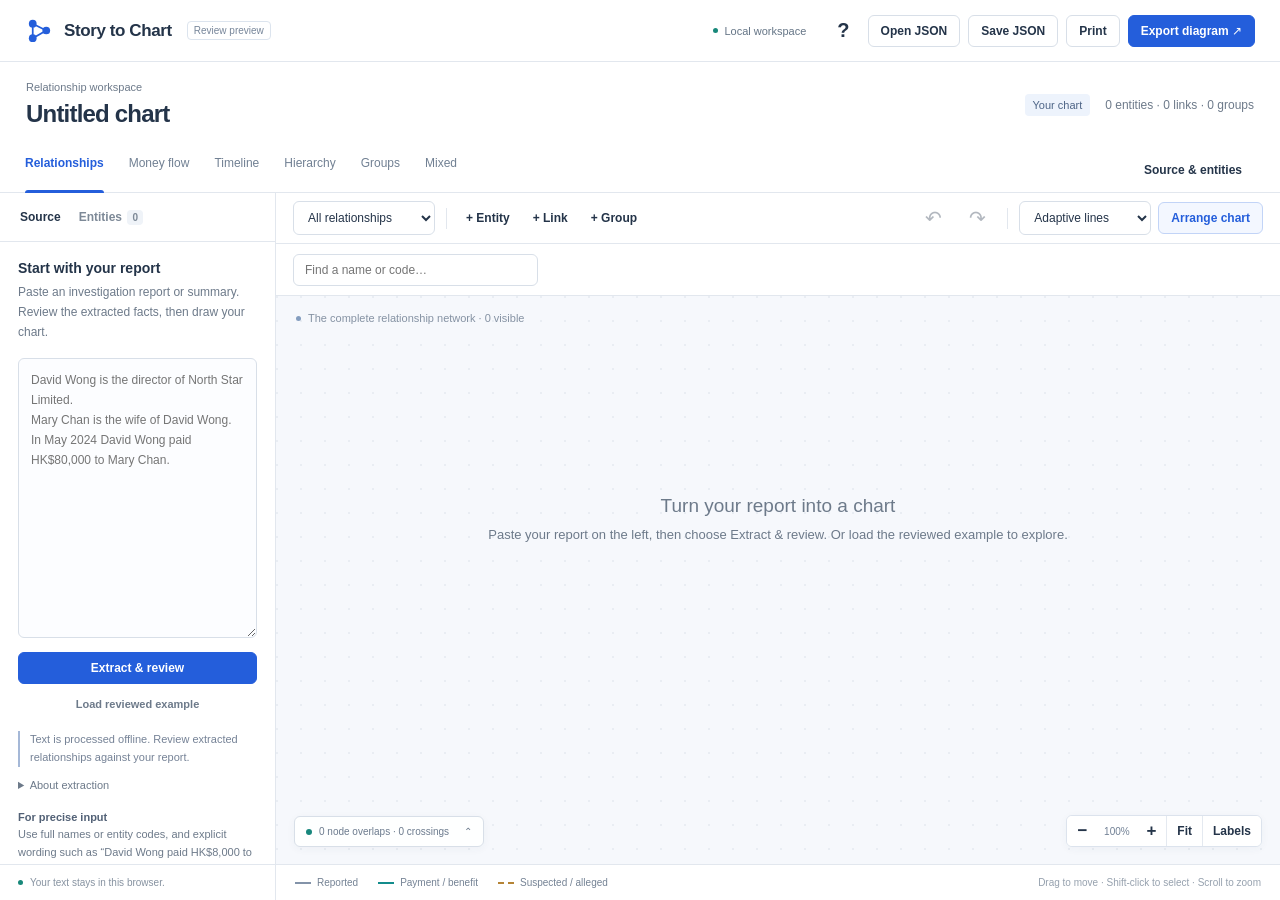
==== versions/2026-09-05-review-preview/index.html @ 79ea7129 "Add separate extraction and review comparison version" ====
<!doctype html>
<html lang="en-GB">
<head><meta charset="utf-8"><meta name="viewport" content="width=device-width, initial-scale=1"><meta name="color-scheme" content="light"><title>Story to Chart — Relationship workspace</title><style id="app-style">:root{font-family:-apple-system,BlinkMacSystemFont,"Segoe UI",sans-serif;color:#243449;background:#fff;font-synthesis:none;--ink:#243449;--muted:#6d7a8a;--line:#e2e7ee;--blue:#245edb;--teal:#087f80;--amber:#ac7218}*{box-sizing:border-box}body{margin:0;overflow:hidden}button,input,textarea,select{font:inherit}button,select{cursor:pointer}button{border:1px solid #d8dfe8;background:#fff;color:var(--ink);padding:8px 12px;border-radius:6px;font-size:12px;font-weight:550;white-space:nowrap}button:hover{background:#f1f5fa;border-color:#becbdb}button:disabled{opacity:.35;cursor:default}button.primary{background:var(--blue);border-color:var(--blue);color:white}button.primary:hover{background:#164bb9}button.plain{border-color:transparent;background:transparent}button.plain:hover{background:#edf2f8}button:focus-visible,input:focus-visible,textarea:focus-visible,select:focus-visible,summary:focus-visible{outline:3px solid #93b8ff;outline-offset:2px}button.icon-button{font-size:20px;padding:3px 9px;min-width:31px}button.layout-button{color:var(--blue);border-color:#c2d4f7;background:#f3f7ff}select,input,textarea{border:1px solid #d8dfe8;border-radius:6px;color:var(--ink);background:#fff}select{font-size:12px;padding:8px 25px 8px 10px;max-width:180px}input{padding:9px 10px;min-width:0}textarea{resize:vertical;padding:12px;line-height:1.65;font-size:12px}a{color:var(--blue)}h1,h2,h3,p{margin:0}.app-header{height:62px;padding:0 25px;display:flex;align-items:center;justify-content:space-between;border-bottom:1px solid var(--line);gap:16px}.brand{display:flex;align-items:center;gap:10px;font-size:17px;font-weight:650;letter-spacing:-.4px}.brand svg{color:var(--blue)}.prototype{font-size:10px;font-weight:500;letter-spacing:0;color:#77869a;border:1px solid #dce4ee;padding:3px 6px;border-radius:4px;margin-left:5px}.header-actions{display:flex;align-items:center;gap:8px}.local-badge{display:flex;gap:6px;align-items:center;font-size:11px;color:#657586;margin-right:13px}.local-badge>span,.privacy-dot{width:5px;height:5px;background:#18887a;border-radius:50%;display:inline-block}.project-bar{height:85px;padding:16px 26px;display:flex;align-items:center;justify-content:space-between}.project-kicker{color:var(--muted);font-size:11px;margin-bottom:7px}h1{font-weight:600;font-size:24px;letter-spacing:-.8px}.project-meta{display:flex;gap:15px;align-items:center;color:var(--muted);font-size:12px}.badge{color:#4e6587;background:#edf3fc;padding:5px 8px;border-radius:4px;font-size:11px}.view-bar{height:46px;display:flex;justify-content:space-between;align-items:stretch;padding:0 25px;border-bottom:1px solid var(--line)}.mode-tabs{display:flex;gap:25px}.mode-tabs button{padding:0 0 13px;border:0;border-radius:0;background:none;color:#718093;font-weight:500;position:relative}.mode-tabs button[aria-selected=true]{color:var(--blue);font-weight:650}.mode-tabs button[aria-selected=true]:after{content:"";position:absolute;height:3px;background:var(--blue);bottom:-1px;left:0;right:0;border-radius:3px 3px 0 0}.workspace{height:calc(100dvh - 193px);display:flex;min-height:300px}.source-panel{width:276px;min-width:276px;border-right:1px solid var(--line);display:flex;flex-direction:column;background:#fff}.panel-tabs{display:flex;gap:18px;border-bottom:1px solid var(--line);padding:7px 20px}.panel-tabs button{border:0;padding:10px 0;background:none;color:#7d8997;border-radius:0}.panel-tabs button.active{color:var(--ink);font-weight:650}.panel-tabs span{background:#eff3f8;border-radius:4px;padding:2px 5px;font-size:10px;margin-left:2px}#source-content{padding:18px;overflow:auto;flex:1}.panel-intro h2{font-size:14px;font-weight:650;margin-bottom:7px}.panel-intro p{font-size:12px;line-height:1.65;color:var(--muted);margin-bottom:16px}#source-input{width:100%;height:calc(100dvh - 620px);min-height:160px;max-height:550px;background:#fcfdff}.source-actions{display:flex;flex-direction:column;gap:5px;margin-top:10px}.source-actions .plain{font-size:11px;color:var(--muted)}.extraction-note{margin-top:12px;border-left:2px solid #a5b8d7;padding:0 0 0 10px;color:#758296;font-size:11px;line-height:1.6}.input-hint{font-size:11px;line-height:1.6;padding-top:18px;color:var(--muted)}.input-hint strong{font-weight:600;color:#526176}.input-hint code{font-size:10px}.source-bottom{padding:12px 18px;border-top:1px solid var(--line);font-size:10px;color:#8692a0;display:flex;align-items:center;gap:7px}details{font-size:11px;color:var(--muted);margin-top:12px}summary{cursor:pointer}#review-list p{padding:9px 0;border-bottom:1px solid var(--line);line-height:1.6}#entities-content{flex:1;min-height:0;overflow:auto;padding:16px 12px}.search-label{display:flex;gap:8px;align-items:center;padding:0 5px 12px}.search-label input{width:100%;font-size:12px}.entity-list-row{display:flex;gap:10px;align-items:center;width:100%;border:0;border-bottom:1px solid #f0f3f7;padding:12px 7px;text-align:left;white-space:normal;background:white}.entity-list-row .entity-mini{width:27px;height:27px;color:#557196;background:#edf3fc;border-radius:6px;display:grid;place-items:center}.entity-list-row .entity-mini svg{width:17px;height:17px}.entity-list-row strong{display:block;font-size:12px}.entity-list-row small{display:block;color:#8a95a3;font-size:10px;margin-top:4px}.diagram-panel{flex:1;min-width:0;display:flex;flex-direction:column}.canvas-toolbar{height:51px;min-height:51px;padding:0 17px;display:flex;align-items:center;justify-content:space-between;gap:10px;border-bottom:1px solid var(--line);background:#fff;z-index:2}.toolbar-left,.toolbar-right{display:flex;align-items:center;gap:7px}.toolbar-left>button{border-color:transparent;padding:7px}.toolbar-divider{width:1px;height:21px;background:var(--line);margin:0 4px}.canvas-wrap{position:relative;flex:1;min-height:0;background:#f6f8fc;overflow:hidden}#canvas{display:block;width:100%;height:100%;touch-action:none;user-select:none;cursor:grab}#canvas:active{cursor:grabbing}#canvas:focus-visible{outline:2px solid #9dbbf4;outline-offset:-2px}.canvas-note{position:absolute;top:16px;left:20px;color:#8592a3;font-size:11px;pointer-events:none;display:flex;gap:7px;align-items:center}.note-dot{width:5px;height:5px;border-radius:50%;background:#849dbf}.canvas-bottom{position:absolute;bottom:17px;left:18px;right:18px;display:flex;justify-content:space-between;pointer-events:none;align-items:end;gap:12px}.canvas-bottom>*{pointer-events:auto;box-shadow:0 2px 9px #3349660b}.metrics-button{font-size:10px;color:#6c7b8e;font-weight:450;background:#fffffff0;display:flex;align-items:center;gap:7px;padding:9px 11px}.quality-dot{width:6px;height:6px;background:#18877d;border-radius:50%}.chevron{margin-left:8px}.zoom-controls{display:flex;align-items:center;border:1px solid #dce3ed;border-radius:6px;background:#fff;overflow:hidden}.zoom-controls button{border:0;border-radius:0;font-size:12px;padding:8px 10px}.zoom-controls button:first-child,.zoom-controls button:nth-child(3){font-size:17px;padding:5px 10px}.zoom-controls span{font-size:10px;min-width:39px;text-align:center;color:#718095}.zoom-controls button:nth-child(4),.zoom-controls button:nth-child(5){border-left:1px solid #e4e9f0}.zoom-controls button[aria-pressed=false]{color:#98a2af}.canvas-footer{height:36px;min-height:36px;border-top:1px solid var(--line);display:flex;align-items:center;justify-content:space-between;padding:0 19px;gap:10px;background:#fff}.legend{display:flex;gap:20px;font-size:10px;color:#748294}.legend>span{display:flex;align-items:center;gap:6px}.line-key{display:inline-block;width:16px;height:0;border-top:2px solid #8393a9}.line-key.money{border-color:#138c8c}.line-key.suspected{border-color:#b58436;border-top-style:dashed}.gesture-hint{font-size:10px;color:#96a1ae}.inspector{width:284px;min-width:284px;border-left:1px solid var(--line);overflow-y:auto;background:#fff}.inspector-heading{display:flex;align-items:center;justify-content:space-between;padding:12px 18px;border-bottom:1px solid var(--line)}.inspector-heading h2{font-size:13px;font-weight:600}.inspector-heading button{font-size:20px;padding:2px 6px}#inspector-content{padding:18px}.inspect-avatar{display:flex;gap:12px;align-items:center;margin-bottom:20px}.inspect-avatar>span{background:#edf3fc;color:#56749d;display:grid;place-items:center;width:42px;height:42px;border-radius:10px}.inspect-avatar svg{width:25px;height:25px}.inspect-avatar strong{font-size:15px;overflow-wrap:anywhere}.inspect-avatar small{display:block;color:var(--muted);font-size:11px;margin-top:5px}.field{display:flex;flex-direction:column;gap:6px;margin-bottom:15px}.field>span{font-size:11px;color:#768396}.field input,.field select,.field textarea{width:100%;max-width:none;font-size:12px}.field textarea{min-height:74px}.check-field{font-size:12px;display:flex;gap:8px;align-items:center;margin:12px 0}.inspector-buttons{display:flex;gap:7px;flex-wrap:wrap;margin:14px 0}.danger{color:#ab4450!important}.source-quote{border-top:1px solid var(--line);margin-top:20px;padding-top:16px}.source-quote strong{font-size:11px;color:#5d6e85}.source-quote p{font-size:11px;line-height:1.8;color:#8993a1;margin-top:8px;white-space:pre-wrap;overflow-wrap:anywhere}.link-list{padding-top:15px;border-top:1px solid var(--line);margin-top:20px}.link-list h3{font-size:11px;font-weight:600;margin-bottom:10px}.link-list button{display:block;width:100%;font-size:11px;line-height:1.6;border:0;border-bottom:1px solid #edf0f5;border-radius:0;text-align:left;white-space:normal;padding:8px 0}.link-list small{color:#8693a3}.busy{position:absolute;inset:0;background:#f7f9fcd9;z-index:20;display:flex;align-items:center;justify-content:center;gap:16px;backdrop-filter:blur(3px)}.busy strong{display:block;font-size:15px;font-weight:550}.busy span:not(.spinner){display:block;color:#7e8da0;font-size:12px;margin-top:8px}.spinner{height:26px;width:26px;border:2px solid #cbd8ee;border-top-color:var(--blue);border-radius:50%;animation:spin 1s linear infinite}@keyframes spin{to{transform:rotate(360deg)}}.empty-state{position:absolute;inset:35% 15% auto;text-align:center;color:var(--muted)}.empty-state h2{font-size:19px;font-weight:500;margin-bottom:10px}.empty-state p{font-size:13px}.toast{position:fixed;bottom:22px;left:50%;transform:translate(-50%,15px);background:#263c58;color:white;border:1px solid #566d89;border-radius:7px;padding:12px 18px;font-size:12px;box-shadow:0 7px 25px #23395425;z-index:1000;opacity:0;pointer-events:none;transition:.18s;max-width:min(650px,90vw);line-height:1.5}.toast.show{opacity:1;transform:translate(-50%,0)}dialog{border:1px solid #d4dfed;border-radius:12px;padding:0;width:480px;max-width:calc(100vw - 32px);max-height:85dvh;box-shadow:0 20px 90px #1c304c40;color:var(--ink)}dialog::backdrop{background:#23395545;backdrop-filter:blur(2px)}.modal-head{padding:20px 24px;border-bottom:1px solid var(--line);display:flex;align-items:center;justify-content:space-between}.modal-head h2{font-size:19px;font-weight:600;letter-spacing:-.5px}.modal-head button{font-size:22px;padding:0 6px}#modal-body{padding:23px 24px;overflow:auto;max-height:60dvh}#modal-body p{font-size:12px;line-height:1.8;color:#6f7e90;margin:0 0 13px}.modal-actions{padding:15px 24px;border-top:1px solid var(--line);display:flex;justify-content:end;gap:8px;background:#fafbfd}.metrics-table{border-collapse:collapse;width:100%;font-size:11px;margin:15px 0}.metrics-table td,.metrics-table th{border-bottom:1px solid var(--line);padding:10px 6px;text-align:right}.metrics-table td:first-child,.metrics-table th:first-child{text-align:left}.metrics-table tr:first-child td{color:var(--blue)}.export-options{display:grid;grid-template-columns:1fr 1fr;gap:12px}.export-options button{padding:20px 10px;white-space:normal;text-align:left}.export-options strong{display:block;font-size:15px}.export-options small{display:block;font-size:11px;font-weight:400;color:var(--muted);line-height:1.6;margin-top:7px}.help-key{background:#f1f4f9;border:1px solid #dce4ef;border-radius:3px;padding:1px 5px;font-size:10px}.sr-only{position:absolute;width:1px;height:1px;padding:0;margin:-1px;overflow:hidden;clip:rect(0,0,0,0);white-space:nowrap;border:0}[hidden]{display:none!important}
/* SVG styles are also embedded in exports. */
.graph-group .group-box{fill:#f0f4fa;fill-opacity:.85;stroke:#cad6e5;stroke-width:1;stroke-dasharray:5 4;rx:12}.graph-group .group-name{font-size:13px;fill:#536981;font-weight:600}.graph-group .group-count{font-size:10px;fill:#8b9aae}.group-header-hit{fill:transparent;cursor:move}.collapse-control{cursor:pointer}.collapse-control rect{fill:#fff;stroke:#d0dbe9;rx:4}.collapse-control text{fill:#6d819c;font-size:17px;text-anchor:middle}.edge-path{fill:none;stroke:#91a0b5;stroke-width:1.5;stroke-linejoin:round;stroke-linecap:round}.edge-path.payment,.edge-path.benefit,.edge-path.transaction{stroke:#198c8c;stroke-width:2}.edge-path.contract{stroke:#5279b6;stroke-width:1.9}.edge-path.suspected,.edge-path.alleged,.edge-path.unverified{stroke:#b58330;stroke-dasharray:6 5}.edge-path.selected{stroke:#245edb;stroke-width:3}.edge-hit{fill:none;stroke:transparent;stroke-width:16;cursor:pointer}.edge-label{cursor:pointer}.edge-label rect{fill:#f9fbfe;fill-opacity:.96;rx:4}.edge-label text{font-size:12px;fill:#68788e;text-anchor:middle}.edge-label .amount-line{font-weight:650;fill:#157d80}.edge-label.uncertain text{fill:#a07126}.edge-label.selected rect{stroke:#759fed;fill:#eef4ff}.edge-label .label-leader{stroke:#a3b0c1;stroke-width:.8;stroke-dasharray:2 3}.graph-node{cursor:move;outline:none}.graph-node .node-box{fill:white;stroke:#c3d1e2;stroke-width:1;rx:9;filter:url(#node-shadow)}.graph-node .node-icon-bg{fill:#edf3fc;rx:7}.graph-node .node-icon{color:#5d7ba4}.graph-node .node-name{fill:#263c58;font-size:16px;font-weight:600}.graph-node .node-subtitle{fill:#7d8b9d;font-size:10px}.graph-node.company .node-icon-bg,.graph-node.organisation .node-icon-bg{fill:#e9eff8}.graph-node.account .node-icon-bg{fill:#e2f3f0}.graph-node.account .node-icon{color:#168878}.graph-node.location .node-icon-bg{fill:#f3eee7}.graph-node.location .node-icon{color:#9c805a}.graph-node.selected .node-box,.graph-node:focus .node-box{stroke:#3474df;stroke-width:2.4}.graph-node.selected .node-name{fill:#205bc1}.graph-node .pin-mark{fill:#3474df;font-size:10px}.graph-node.event .node-icon-bg{fill:#e9eefb}.graph-node.event .node-name{font-size:14px}.graph-node.faded,.graph-edge.faded{opacity:.16}.graph-node .collapse-badge{font-size:10px;fill:#5274a5}.graph-group.selected .group-box{stroke:#4482de;stroke-width:2;fill:#eef4fe}.node-icon svg{overflow:visible}
/* Keep each transaction visible and individually selectable in a shared label. */
.transaction-divider{stroke:#dce5ed;stroke-width:.7}.edge-label .uncertain-entry{fill:#a07126}.edge-label text[data-edge]:hover{fill:#245edb;text-decoration:underline}

@media(max-width:1200px){.source-panel{width:245px;min-width:245px}.gesture-hint{display:none}.local-badge{display:none}.toolbar-left,.toolbar-right{gap:2px}.canvas-toolbar{padding:0 9px}.inspector{width:254px;min-width:254px}.project-meta{gap:8px}.mode-tabs{gap:20px}}@media(max-width:950px){.source-panel{position:absolute;left:0;top:193px;bottom:0;z-index:25;width:300px;box-shadow:8px 0 35px #293f6318}.header-actions{gap:4px}.prototype{display:none}.app-header{padding:0 15px}.project-bar{padding:14px 17px}.project-meta #counts{display:none}.view-bar{padding:0 15px}.mode-tabs{gap:17px}.inspector{position:absolute;right:0;top:193px;bottom:0;z-index:26;width:290px;box-shadow:-8px 0 35px #293f6318}.canvas-note{top:11px}}@media(max-width:650px){.app-header{height:56px;padding:0 12px}.brand{font-size:14px;gap:7px}.brand svg{width:22px}.header-actions #help-button,.header-actions #save-button{display:none}.header-actions button{font-size:10px;padding:7px}.project-bar{height:78px;padding:12px 15px}h1{font-size:20px}.project-meta{display:none}.view-bar{height:44px;overflow:auto;gap:20px;padding:0 14px}.mode-tabs{gap:18px}.mode-tabs button{font-size:11px}.view-bar>button{font-size:11px}.workspace{height:calc(100dvh - 178px)}.source-panel,.inspector{top:178px}.canvas-toolbar{height:auto;min-height:80px;flex-wrap:wrap;gap:4px;padding:6px 10px}.toolbar-left,.toolbar-right{width:100%;justify-content:space-between}.canvas-toolbar button,.canvas-toolbar select{font-size:11px;padding:5px 7px}.canvas-footer{padding:0 9px}.legend{gap:8px;font-size:8px}.canvas-bottom{left:10px;right:10px;bottom:12px}.metrics-button{font-size:9px;padding:9px 6px;max-width:130px}.metrics-button .chevron{display:none}.zoom-controls button{padding:8px}.zoom-controls #labels-button{display:none}.canvas-note{font-size:10px;left:12px}.canvas-footer{height:30px;min-height:30px}}@media(prefers-reduced-motion:reduce){*{animation:none!important;transition:none!important}}


/* Chart navigation stays separate from saved facts and layout. */
.navigation-bar{min-height:52px;padding:8px 17px;display:flex;align-items:center;gap:16px;border-bottom:1px solid var(--line);background:#fff;z-index:5}
.chart-search{position:relative;flex:0 1 245px;min-width:170px}.chart-search input{width:100%;font-size:12px;padding:8px 11px}
#search-results{position:absolute;top:calc(100% + 7px);left:0;right:0;max-height:310px;overflow:auto;border:1px solid #cbd7e5;border-radius:7px;background:white;box-shadow:0 9px 24px #24344920;z-index:30}
#search-results button{display:block;width:100%;text-align:left;border:0;border-bottom:1px solid #eef1f6;border-radius:0;padding:11px;white-space:normal}
#search-results button[aria-selected=true]{background:#edf3fc}#search-results strong{display:block;font-size:12px}#search-results small{display:block;font-size:10px;color:#6d7a8a;margin-top:4px}#search-results p{padding:12px;font-size:11px;color:#6d7a8a;line-height:1.5}
#connection-tools{display:flex;align-items:center;gap:8px;min-width:0;flex:1}#connection-summary{font-size:11px;color:#536981;overflow:hidden;text-overflow:ellipsis;white-space:nowrap;margin-right:auto}#fit-connections{color:#245edb;border-color:#c2d4f7;background:#f3f7ff}
.connection-muted{opacity:.13}.graph-node.connection-neighbour .node-box{stroke:#769acf;stroke-width:1.8}.graph-edge:not(.connection-muted) .edge-path{transition:opacity .12s}
#print-sheet{display:none}
@media(max-width:1200px){.canvas-toolbar{height:auto;min-height:51px;flex-wrap:wrap;padding-top:6px;padding-bottom:6px}.toolbar-left,.toolbar-right{flex-wrap:wrap}.navigation-bar{flex-wrap:wrap;gap:8px}#connection-summary{max-width:220px}}
@media(max-width:650px){.navigation-bar{padding:8px 10px}.chart-search{flex:1;min-width:150px}#connection-tools{flex-basis:100%}#connection-summary{max-width:none}.header-actions #print-button{padding:7px 5px}.prototype{display:none}}
@page{size:A3 landscape;margin:10mm}
@media print{html,body{overflow:visible!important;background:#fff!important;width:100%;height:100%;margin:0!important}body>*{display:none!important}body>#print-sheet{display:block!important;width:100%;height:270mm;break-inside:avoid}#print-sheet>svg{display:block;width:100%;height:100%;max-height:270mm;print-color-adjust:exact;-webkit-print-color-adjust:exact}}

/* Review interface; chart styling remains unchanged. */
#review-dialog{width:1120px;max-width:calc(100vw - 32px);height:min(840px,90dvh);max-height:90dvh;overflow:hidden}
#review-form{height:100%;display:flex;flex-direction:column;min-height:0}.review-header{display:flex;justify-content:space-between;gap:24px;padding:24px 28px 20px;border-bottom:1px solid var(--line)}.review-header h2{font-size:24px;letter-spacing:-.65px;margin:5px 0 9px}.review-header p{font-size:12px;color:var(--muted);line-height:1.6;max-width:780px}.review-header>button{font-size:24px;align-self:flex-start;padding:2px 7px}
.review-tabs{display:flex;gap:8px;padding:12px 24px;border-bottom:1px solid var(--line);overflow:auto;flex-shrink:0}.review-tabs button{border-color:transparent;background:transparent}.review-tabs button[aria-selected=true]{background:#edf3ff;color:var(--blue);border-color:#d4e1fb}.review-tabs span{font-size:10px;border-radius:4px;padding:2px 6px;background:#eaf0f7;margin-left:5px}
.review-content{overflow:auto;flex:1;min-height:0;padding:22px 26px;background:#f6f8fc;display:grid;align-content:start;gap:14px}.review-entity-grid{grid-template-columns:repeat(2,minmax(0,1fr))}.review-card{border:1px solid #dce4ef;border-radius:9px;background:white;padding:15px 18px;min-width:0}.review-card-head{display:flex;align-items:center;justify-content:space-between;gap:12px;margin-bottom:15px}.review-card-head>label{display:flex;align-items:center;gap:7px;font-size:12px;font-weight:600}.review-card-head>span{font-size:11px;color:var(--muted);overflow-wrap:anywhere}.review-card input[type=checkbox]{accent-color:var(--blue);width:15px;height:15px;flex-shrink:0;margin:0}
.review-fields{display:grid;grid-template-columns:repeat(4,minmax(0,1fr));gap:12px}.review-fields .field{margin:0;min-width:0}.review-fields .field>span{font-size:11px}.review-fields input:not([type=checkbox]),.review-fields select{width:100%;max-width:none;font-size:12px}.review-entity-grid .review-fields{grid-template-columns:1.5fr 1fr}.review-entity-grid .field:last-child{grid-column:1/-1}.review-direction{font-size:12px;display:flex;align-items:center;gap:7px;align-self:center}.review-source{margin-top:14px;border-top:1px solid var(--line);padding-top:11px;font-size:11px;color:var(--muted)}.review-source summary{cursor:pointer}.review-source p{padding:10px 0 0;line-height:1.7;white-space:pre-wrap;overflow-wrap:anywhere;color:var(--ink)}.review-excluded{background:#f3f5f8;border-style:dashed}.review-excluded .review-fields{opacity:.55}.review-dependent{font-size:11px;color:#936619;margin-bottom:12px}
.review-participants{grid-column:1/-1;border:1px solid var(--line);border-radius:6px;display:flex;gap:12px;flex-wrap:wrap;font-size:11px;padding:12px}.review-participants legend{color:var(--muted)}.review-participants label{display:flex;align-items:center;gap:6px}.review-passages{max-width:820px}.review-passages h3{font-size:17px;margin-bottom:10px}.review-passages>p{font-size:12px;line-height:1.8;color:var(--muted);margin-bottom:18px}.review-passages blockquote{margin:0 0 12px;padding:15px 18px;border-left:3px solid #c3943b;background:#fffaf0;font-size:13px;line-height:1.7;white-space:pre-wrap;overflow-wrap:anywhere}.review-empty{font-size:13px;color:var(--muted);grid-column:1/-1}
.review-footer{display:flex;align-items:center;justify-content:space-between;gap:20px;padding:17px 26px;border-top:1px solid var(--line);background:white;flex-shrink:0}.review-footer p{font-size:12px;line-height:1.6}.review-footer small{font-size:10px;color:var(--muted);display:block;margin-top:5px}.review-actions{display:flex;gap:8px;flex-shrink:0}#review-error{color:#aa3434}#review-error:empty{display:none}
@media(max-width:760px){#review-dialog{max-width:calc(100vw - 16px);height:94dvh;max-height:94dvh}.review-header{padding:17px}.review-header h2{font-size:20px}.review-tabs{padding:10px;gap:0}.review-tabs button{font-size:11px;padding:8px}.review-content{padding:12px}.review-entity-grid{grid-template-columns:1fr}.review-fields{grid-template-columns:repeat(2,minmax(0,1fr))}.review-footer{padding:12px;flex-wrap:wrap;gap:10px}.review-actions{margin-left:auto}}
</style></head>
<body>
<header class="app-header">
 <div class="brand"><svg width="29" height="29" viewBox="0 0 30 30" fill="none" aria-hidden="true"><path d="M8 8L22 15L8 23V8Z" stroke="currentColor" stroke-width="1.8"/><circle cx="8" cy="8" r="4" fill="currentColor"/><circle cx="22" cy="15" r="4" fill="currentColor"/><circle cx="8" cy="23" r="4" fill="currentColor"/></svg><span>Story to Chart</span><span class="prototype">Review preview</span></div>
 <div class="header-actions"><span class="local-badge"><span></span>Local workspace</span><button id="help-button" class="plain icon-button" title="Help" aria-label="Help">?</button><button id="load-button">Open JSON</button><button id="save-button">Save JSON</button><button id="print-button">Print</button><button id="export-button" class="primary">Export diagram <span aria-hidden="true">↗</span></button></div>
</header>
<section class="project-bar"><div><div class="project-kicker">Relationship workspace</div><h1 id="project-title" title="Double-click to rename">The Kite Tech network</h1></div><div class="project-meta"><span id="data-badge" class="badge">Reviewed sample</span><span id="counts"></span></div></section>
<nav class="view-bar" aria-label="Diagram views"><div class="mode-tabs" role="tablist"><button role="tab" data-mode="relationship" aria-selected="true">Relationships</button><button role="tab" data-mode="flow" aria-selected="false">Money flow</button><button role="tab" data-mode="timeline" aria-selected="false">Timeline</button><button role="tab" data-mode="hierarchy" aria-selected="false">Hierarchy</button><button role="tab" data-mode="group" aria-selected="false">Groups</button><button role="tab" data-mode="mixed" aria-selected="false">Mixed</button></div><button id="source-toggle" class="plain" aria-expanded="true">Source & entities</button></nav>
<main class="workspace">
<aside id="source-panel" class="source-panel"><div class="panel-tabs"><button class="active" id="source-tab">Source</button><button id="entities-tab">Entities <span id="entity-count"></span></button></div>
 <div id="source-content"><div class="panel-intro"><h2>Start with your report</h2><p>Paste an investigation report or summary. Review the extracted facts, then draw your chart.</p></div><label class="sr-only" for="source-input">Story or graph JSON</label><textarea id="source-input" spellcheck="false" placeholder="David Wong is the director of North Star Limited.&#10;Mary Chan is the wife of David Wong.&#10;In May 2024 David Wong paid HK$80,000 to Mary Chan."></textarea><div class="source-actions"><button id="parse-button" class="primary">Extract & review</button><button id="review-chart-button" hidden>Review this chart</button><button id="sample-button" class="plain">Load reviewed example</button></div><div id="extraction-note" class="extraction-note"></div><details id="review-details"><summary id="review-summary">Extraction notes</summary><div id="review-list"></div></details><div class="input-hint"><strong>For precise input</strong><p>Use full names or entity codes, and explicit wording such as “David Wong paid HK$8,000 to Mary Chan”. You can also use <code>AAA1 -&gt; BBB1: relationship</code> or saved JSON. Unsupported wording needs manual review.</p></div></div>
 <div id="entities-content" hidden><label class="search-label"><span aria-hidden="true">⌕</span><input id="entity-search" placeholder="Find a name or code" aria-label="Find an entity"></label><div id="entity-list"></div></div>
 <div class="source-bottom"><span class="privacy-dot"></span>Your text stays in this browser.</div>
</aside>
<section class="diagram-panel" aria-label="Relationship diagram editor">
 <div class="canvas-toolbar"><div class="toolbar-left"><label id="scope-label"><span class="sr-only">Relationship detail</span><select id="scope"><option value="key">Key links</option><option value="all">All relationships</option></select></label><div class="toolbar-divider"></div><button id="add-node" title="Add entity">+ Entity</button><button id="add-edge" title="Add relationship">+ Link</button><button id="add-group" title="Group selected entities">+ Group</button></div><div class="toolbar-right"><button id="undo-button" class="plain icon-button" title="Undo (⌘/Ctrl Z)" aria-label="Undo">↶</button><button id="redo-button" class="plain icon-button" title="Redo (⌘/Ctrl Shift Z)" aria-label="Redo">↷</button><div class="toolbar-divider"></div><label><span class="sr-only">Edge routing</span><select id="routing"><option value="adaptive">Adaptive lines</option><option value="orthogonal">Right angles</option><option value="straight">Direct first</option><option value="curved">Soft curves</option></select></label><button id="layout-button" class="layout-button">Arrange chart</button></div></div>
 <div class="navigation-bar" aria-label="Chart navigation"><div class="chart-search"><label class="sr-only" for="chart-search">Find a name or code in this chart</label><input id="chart-search" placeholder="Find a name or code…" autocomplete="off" role="combobox" aria-autocomplete="list" aria-controls="search-results" aria-expanded="false"><div id="search-results" role="listbox" aria-label="Matching entities" hidden></div></div><div id="connection-tools" hidden><span id="connection-summary" role="status"></span><button id="fit-connections">Fit connections</button><button id="clear-connections" class="plain">Clear</button></div></div>
 <div id="canvas-wrap" class="canvas-wrap"><svg id="canvas" tabindex="0" role="img" aria-label="Editable relationship chart. Select entities and links to inspect. Drag to move; scroll to zoom."><defs><pattern id="dots" width="24" height="24" patternUnits="userSpaceOnUse"><circle cx="1" cy="1" r=".8" fill="#d7dfe9"/></pattern></defs><rect class="canvas-background" width="100%" height="100%" fill="url(#dots)"/><g id="viewport"></g></svg>
 <div id="busy" class="busy" hidden><span class="spinner"></span><div><strong>Finding a clearer arrangement</strong><span>Placing groups, routing links and comparing candidates…</span></div></div>
 <div id="empty-state" class="empty-state" hidden><h2>No entities in this view</h2><p id="empty-message">Add an entity or choose another view.</p></div>
 <div class="canvas-note"><span class="note-dot"></span><span id="view-description">Key links across the network</span></div>
 <div class="canvas-bottom"><button id="metrics-button" class="metrics-button" title="Inspect layout measurements"><span class="quality-dot"></span><span id="quality-text">Measuring layout</span><span class="chevron">⌃</span></button><div class="zoom-controls"><button id="zoom-out" aria-label="Zoom out">−</button><span id="zoom-label">100%</span><button id="zoom-in" aria-label="Zoom in">+</button><button id="fit-button" title="Fit chart (F)">Fit</button><button id="labels-button" aria-pressed="true" title="Toggle relationship labels">Labels</button></div></div>
 </div>
 <footer class="canvas-footer"><div class="legend"><span><i class="line-key"></i>Reported</span><span><i class="line-key money"></i>Payment / benefit</span><span><i class="line-key suspected"></i>Suspected / alleged</span></div><span class="gesture-hint">Drag to move · Shift-click to select · Scroll to zoom</span></footer>
</section>
<aside id="inspector" class="inspector" hidden><div class="inspector-heading"><h2 id="inspector-title">Entity details</h2><button id="close-inspector" class="plain" aria-label="Close inspector">×</button></div><div id="inspector-content"></div></aside>
</main>
<dialog id="modal"><form id="modal-form"><div class="modal-head"><h2 id="modal-title"></h2><button type="button" id="modal-close" class="plain" aria-label="Close dialog">×</button></div><div id="modal-body"></div><div class="modal-actions"><button type="button" id="modal-cancel">Cancel</button><button id="modal-submit" type="submit" class="primary">Save</button></div></form></dialog>
<dialog id="review-dialog" aria-labelledby="review-title" aria-describedby="review-intro">
<form id="review-form" novalidate>
 <header class="review-header"><div><div class="project-kicker">Report → Review → Chart</div><h2 id="review-title">Review extracted facts</h2><p id="review-intro"></p></div><button type="button" id="review-close" class="plain" aria-label="Cancel review">×</button></header>
 <nav class="review-tabs" role="tablist" aria-label="Review extracted information">
  <button type="button" role="tab" id="review-tab-entities" data-review-tab="entities" aria-controls="review-content">Entities <span></span></button>
  <button type="button" role="tab" id="review-tab-relationships" data-review-tab="relationships" aria-controls="review-content">Relationships <span></span></button>
  <button type="button" role="tab" id="review-tab-events" data-review-tab="events" aria-controls="review-content">Events <span></span></button>
  <button type="button" role="tab" id="review-tab-passages" data-review-tab="passages" aria-controls="review-content">Passages to check <span></span></button>
 </nav>
 <div id="review-content" class="review-content" role="tabpanel" tabindex="0"></div>
 <footer class="review-footer"><div><p id="review-selection" role="status"></p><p id="review-error" role="alert" tabindex="-1"></p><small>Reported means stated in the source. Check every fact; inclusion does not confirm it.</small></div><div class="review-actions"><button id="review-cancel" type="button">Cancel</button><button id="review-apply" type="submit" class="primary">Apply and draw</button></div></footer>
</form></dialog>
<input id="file-input" type="file" accept="application/json,.json" hidden><div id="toast" class="toast" role="status" aria-live="polite"></div>
<section id="print-sheet" aria-label="Printable relationship chart"></section>
<script type="text/plain" id="elk-licence"># Eclipse Public License - v 2.0

THE ACCOMPANYING PROGRAM IS PROVIDED UNDER THE TERMS OF THIS ECLIPSE
PUBLIC LICENSE (“AGREEMENT”). ANY USE, REPRODUCTION OR DISTRIBUTION OF
THE PROGRAM CONSTITUTES RECIPIENT'S ACCEPTANCE OF THIS AGREEMENT.

## 1. DEFINITIONS

“Contribution” means:

-   a\) in the case of the initial Contributor, the initial content
    Distributed under this Agreement, and
-   b\) in the case of each subsequent Contributor:
    -   i\) changes to the Program, and
    -   ii\) additions to the Program;

    where such changes and/or additions to the Program originate from
    and are Distributed by that particular Contributor. A Contribution
    “originates” from a Contributor if it was added to the Program by
    such Contributor itself or anyone acting on such Contributor's
    behalf. Contributions do not include changes or additions to the
    Program that are not Modified Works.

“Contributor” means any person or entity that Distributes the Program.

“Licensed Patents” mean patent claims licensable by a Contributor which
are necessarily infringed by the use or sale of its Contribution alone
or when combined with the Program.

“Program” means the Contributions Distributed in accordance with this
Agreement.

“Recipient” means anyone who receives the Program under this Agreement
or any Secondary License (as applicable), including Contributors.

“Derivative Works” shall mean any work, whether in Source Code or other
form, that is based on (or derived from) the Program and for which the
editorial revisions, annotations, elaborations, or other modifications
represent, as a whole, an original work of authorship.

“Modified Works” shall mean any work in Source Code or other form that
results from an addition to, deletion from, or modification of the
contents of the Program, including, for purposes of clarity any new file
in Source Code form that contains any contents of the Program. Modified
Works shall not include works that contain only declarations,
interfaces, types, classes, structures, or files of the Program solely
in each case in order to link to, bind by name, or subclass the Program
or Modified Works thereof.

“Distribute” means the acts of a) distributing or b) making available in
any manner that enables the transfer of a copy.

“Source Code” means the form of a Program preferred for making
modifications, including but not limited to software source code,
documentation source, and configuration files.

“Secondary License” means either the GNU General Public License, Version
2.0, or any later versions of that license, including any exceptions or
additional permissions as identified by the initial Contributor.

## 2. GRANT OF RIGHTS

-   a\) Subject to the terms of this Agreement, each Contributor hereby
    grants Recipient a non-exclusive, worldwide, royalty-free copyright
    license to reproduce, prepare Derivative Works of, publicly display,
    publicly perform, Distribute and sublicense the Contribution of such
    Contributor, if any, and such Derivative Works.
-   b\) Subject to the terms of this Agreement, each Contributor hereby
    grants Recipient a non-exclusive, worldwide, royalty-free patent license
    under Licensed Patents to make, use, sell, offer to sell, import and
    otherwise transfer the Contribution of such Contributor, if any, in
    Source Code or other form. This patent license shall apply to the
    combination of the Contribution and the Program if, at the time the
    Contribution is added by the Contributor, such addition of the
    Contribution causes such combination to be covered by the
    Licensed Patents. The patent license shall not apply to any other
    combinations which include the Contribution. No hardware per se is
    licensed hereunder.
-   c\) Recipient understands that although each Contributor grants the
    licenses to its Contributions set forth herein, no assurances are
    provided by any Contributor that the Program does not infringe the
    patent or other intellectual property rights of any other entity. Each
    Contributor disclaims any liability to Recipient for claims brought by
    any other entity based on infringement of intellectual property rights
    or otherwise. As a condition to exercising the rights and licenses
    granted hereunder, each Recipient hereby assumes sole responsibility to
    secure any other intellectual property rights needed, if any. For
    example, if a third party patent license is required to allow Recipient
    to Distribute the Program, it is Recipient's responsibility to acquire
    that license before distributing the Program.
-   d\) Each Contributor represents that to its knowledge it has sufficient
    copyright rights in its Contribution, if any, to grant the copyright
    license set forth in this Agreement.
-   e\) Notwithstanding the terms of any Secondary License, no Contributor
    makes additional grants to any Recipient (other than those set forth in
    this Agreement) as a result of such Recipient's receipt of the Program
    under the terms of a Secondary License (if permitted under the terms of
    Section 3).

## 3. REQUIREMENTS

3.1 If a Contributor Distributes the Program in any form, then:

-   a\) the Program must also be made available as Source Code, in accordance
    with section 3.2, and the Contributor must accompany the Program with a
    statement that the Source Code for the Program is available under this
    Agreement, and informs Recipients how to obtain it in a reasonable
    manner on or through a medium customarily used for software exchange;
    and
-   b\) the Contributor may Distribute the Program under a license different
    than this Agreement, provided that such license:
    -   i\) effectively disclaims on behalf of all other Contributors all
        warranties and conditions, express and implied, including warranties or
        conditions of title and non-infringement, and implied warranties or
        conditions of merchantability and fitness for a particular purpose;
    -   ii\) effectively excludes on behalf of all other Contributors all
        liability for damages, including direct, indirect, special, incidental
        and consequential damages, such as lost profits;
    -   iii\) does not attempt to limit or alter the recipients' rights in the
        Source Code under section 3.2; and
    -   iv\) requires any subsequent distribution of the Program by any party to
        be under a license that satisfies the requirements of this section 3.

3.2 When the Program is Distributed as Source Code:

-   a\) it must be made available under this Agreement, or if the Program (i)
    is combined with other material in a separate file or files made
    available under a Secondary License, and (ii) the initial Contributor
    attached to the Source Code the notice described in Exhibit A of this
    Agreement, then the Program may be made available under the terms of
    such Secondary Licenses, and
-   b\) a copy of this Agreement must be included with each copy of
    the Program.

3.3 Contributors may not remove or alter any copyright, patent,
trademark, attribution notices, disclaimers of warranty, or limitations
of liability (‘notices’) contained within the Program from any copy of
the Program which they Distribute, provided that Contributors may add
their own appropriate notices.

## 4. COMMERCIAL DISTRIBUTION

Commercial distributors of software may accept certain responsibilities
with respect to end users, business partners and the like. While this
license is intended to facilitate the commercial use of the Program, the
Contributor who includes the Program in a commercial product offering
should do so in a manner which does not create potential liability for
other Contributors. Therefore, if a Contributor includes the Program in
a commercial product offering, such Contributor (“Commercial
Contributor”) hereby agrees to defend and indemnify every other
Contributor (“Indemnified Contributor”) against any losses, damages and
costs (collectively “Losses”) arising from claims, lawsuits and other
legal actions brought by a third party against the Indemnified
Contributor to the extent caused by the acts or omissions of such
Commercial Contributor in connection with its distribution of the
Program in a commercial product offering. The obligations in this
section do not apply to any claims or Losses relating to any actual or
alleged intellectual property infringement. In order to qualify, an
Indemnified Contributor must: a) promptly notify the Commercial
Contributor in writing of such claim, and b) allow the Commercial
Contributor to control, and cooperate with the Commercial Contributor
in, the defense and any related settlement negotiations. The Indemnified
Contributor may participate in any such claim at its own expense.

For example, a Contributor might include the Program in a commercial
product offering, Product X. That Contributor is then a Commercial
Contributor. If that Commercial Contributor then makes performance
claims, or offers warranties related to Product X, those performance
claims and warranties are such Commercial Contributor's responsibility
alone. Under this section, the Commercial Contributor would have to
defend claims against the other Contributors related to those
performance claims and warranties, and if a court requires any other
Contributor to pay any damages as a result, the Commercial Contributor
must pay those damages.

## 5. NO WARRANTY {#warranty}

EXCEPT AS EXPRESSLY SET FORTH IN THIS AGREEMENT, AND TO THE EXTENT
PERMITTED BY APPLICABLE LAW, THE PROGRAM IS PROVIDED ON AN “AS IS”
BASIS, WITHOUT WARRANTIES OR CONDITIONS OF ANY KIND, EITHER EXPRESS OR
IMPLIED INCLUDING, WITHOUT LIMITATION, ANY WARRANTIES OR CONDITIONS OF
TITLE, NON-INFRINGEMENT, MERCHANTABILITY OR FITNESS FOR A PARTICULAR
PURPOSE. Each Recipient is solely responsible for determining the
appropriateness of using and distributing the Program and assumes all
risks associated with its exercise of rights under this Agreement,
including but not limited to the risks and costs of program errors,
compliance with applicable laws, damage to or loss of data, programs or
equipment, and unavailability or interruption of operations.

## 6. DISCLAIMER OF LIABILITY {#disclaimer}

EXCEPT AS EXPRESSLY SET FORTH IN THIS AGREEMENT, AND TO THE EXTENT
PERMITTED BY APPLICABLE LAW, NEITHER RECIPIENT NOR ANY CONTRIBUTORS
SHALL HAVE ANY LIABILITY FOR ANY DIRECT, INDIRECT, INCIDENTAL, SPECIAL,
EXEMPLARY, OR CONSEQUENTIAL DAMAGES (INCLUDING WITHOUT LIMITATION LOST
PROFITS), HOWEVER CAUSED AND ON ANY THEORY OF LIABILITY, WHETHER IN
CONTRACT, STRICT LIABILITY, OR TORT (INCLUDING NEGLIGENCE OR OTHERWISE)
ARISING IN ANY WAY OUT OF THE USE OR DISTRIBUTION OF THE PROGRAM OR THE
EXERCISE OF ANY RIGHTS GRANTED HEREUNDER, EVEN IF ADVISED OF THE
POSSIBILITY OF SUCH DAMAGES.

## 7. GENERAL

If any provision of this Agreement is invalid or unenforceable under
applicable law, it shall not affect the validity or enforceability of
the remainder of the terms of this Agreement, and without further action
by the parties hereto, such provision shall be reformed to the minimum
extent necessary to make such provision valid and enforceable.

If Recipient institutes patent litigation against any entity (including
a cross-claim or counterclaim in a lawsuit) alleging that the Program
itself (excluding combinations of the Program with other software or
hardware) infringes such Recipient's patent(s), then such Recipient's
rights granted under Section 2(b) shall terminate as of the date such
litigation is filed.

All Recipient's rights under this Agreement shall terminate if it fails
to comply with any of the material terms or conditions of this Agreement
and does not cure such failure in a reasonable period of time after
becoming aware of such noncompliance. If all Recipient's rights under
this Agreement terminate, Recipient agrees to cease use and distribution
of the Program as soon as reasonably practicable. However, Recipient's
obligations under this Agreement and any licenses granted by Recipient
relating to the Program shall continue and survive.

Everyone is permitted to copy and distribute copies of this Agreement,
but in order to avoid inconsistency the Agreement is copyrighted and may
only be modified in the following manner. The Agreement Steward reserves
the right to publish new versions (including revisions) of this
Agreement from time to time. No one other than the Agreement Steward has
the right to modify this Agreement. The Eclipse Foundation is the
initial Agreement Steward. The Eclipse Foundation may assign the
responsibility to serve as the Agreement Steward to a suitable separate
entity. Each new version of the Agreement will be given a distinguishing
version number. The Program (including Contributions) may always be
Distributed subject to the version of the Agreement under which it was
received. In addition, after a new version of the Agreement is
published, Contributor may elect to Distribute the Program (including
its Contributions) under the new version.

Except as expressly stated in Sections 2(a) and 2(b) above, Recipient
receives no rights or licenses to the intellectual property of any
Contributor under this Agreement, whether expressly, by implication,
estoppel or otherwise. All rights in the Program not expressly granted
under this Agreement are reserved. Nothing in this Agreement is intended
to be enforceable by any entity that is not a Contributor or Recipient.
No third-party beneficiary rights are created under this Agreement.

## Exhibit A – Form of Secondary Licenses Notice {#exhibit-a}

“This Source Code may also be made available under the following
Secondary Licenses when the conditions for such availability set forth
in the Eclipse Public License, v. 2.0 are satisfied: {name license(s),
version(s), and exceptions or additional permissions here}.”

> Simply including a copy of this Agreement, including this Exhibit A is
> not sufficient to license the Source Code under Secondary Licenses.
>
> If it is not possible or desirable to put the notice in a particular
> file, then You may include the notice in a location (such as a LICENSE
> file in a relevant directory) where a recipient would be likely to
> look for such a notice.
>
> You may add additional accurate notices of copyright ownership.
</script>
<script>
(function(f){if(typeof exports==="object"&&typeof module!=="undefined"){module.exports=f()}else if(typeof define==="function"&&define.amd){define([],f)}else{var g;if(typeof window!=="undefined"){g=window}else if(typeof global!=="undefined"){g=global}else if(typeof self!=="undefined"){g=self}else{g=this}g.ELK = f()}})(function(){var define,module,exports;return (function(){function r(e,n,t){function o(i,f){if(!n[i]){if(!e[i]){var c="function"==typeof require&&require;if(!f&&c)return c(i,!0);if(u)return u(i,!0);var a=new Error("Cannot find module '"+i+"'");throw a.code="MODULE_NOT_FOUND",a}var p=n[i]={exports:{}};e[i][0].call(p.exports,function(r){var n=e[i][1][r];return o(n||r)},p,p.exports,r,e,n,t)}return n[i].exports}for(var u="function"==typeof require&&require,i=0;i<t.length;i++)o(t[i]);return o}return r})()({1:[function(require,module,exports){
"use strict";

Object.defineProperty(exports, "__esModule", {
  value: true
});
exports["default"] = void 0;
function _typeof(o) { "@babel/helpers - typeof"; return _typeof = "function" == typeof Symbol && "symbol" == typeof Symbol.iterator ? function (o) { return typeof o; } : function (o) { return o && "function" == typeof Symbol && o.constructor === Symbol && o !== Symbol.prototype ? "symbol" : typeof o; }, _typeof(o); }
function _classCallCheck(a, n) { if (!(a instanceof n)) throw new TypeError("Cannot call a class as a function"); }
function _defineProperties(e, r) { for (var t = 0; t < r.length; t++) { var o = r[t]; o.enumerable = o.enumerable || !1, o.configurable = !0, "value" in o && (o.writable = !0), Object.defineProperty(e, _toPropertyKey(o.key), o); } }
function _createClass(e, r, t) { return r && _defineProperties(e.prototype, r), t && _defineProperties(e, t), Object.defineProperty(e, "prototype", { writable: !1 }), e; }
function _toPropertyKey(t) { var i = _toPrimitive(t, "string"); return "symbol" == _typeof(i) ? i : i + ""; }
function _toPrimitive(t, r) { if ("object" != _typeof(t) || !t) return t; var e = t[Symbol.toPrimitive]; if (void 0 !== e) { var i = e.call(t, r || "default"); if ("object" != _typeof(i)) return i; throw new TypeError("@@toPrimitive must return a primitive value."); } return ("string" === r ? String : Number)(t); }
/*******************************************************************************
 * Copyright (c) 2017 Kiel University and others.
 *
 * This program and the accompanying materials are made
 * available under the terms of the Eclipse Public License 2.0
 * which is available at https://www.eclipse.org/legal/epl-2.0/
 *
 * SPDX-License-Identifier: EPL-2.0
 *******************************************************************************/
var ELK = exports["default"] = /*#__PURE__*/function () {
  function ELK() {
    var _this = this;
    var _ref = arguments.length > 0 && arguments[0] !== undefined ? arguments[0] : {},
      _ref$defaultLayoutOpt = _ref.defaultLayoutOptions,
      defaultLayoutOptions = _ref$defaultLayoutOpt === void 0 ? {} : _ref$defaultLayoutOpt,
      _ref$algorithms = _ref.algorithms,
      algorithms = _ref$algorithms === void 0 ? ['layered', 'stress', 'mrtree', 'radial', 'force', 'disco', 'sporeOverlap', 'sporeCompaction', 'rectpacking'] : _ref$algorithms,
      workerFactory = _ref.workerFactory,
      workerUrl = _ref.workerUrl;
    _classCallCheck(this, ELK);
    this.defaultLayoutOptions = defaultLayoutOptions;
    this.initialized = false;

    // check valid worker construction possible
    if (typeof workerUrl === 'undefined' && typeof workerFactory === 'undefined') {
      throw new Error("Cannot construct an ELK without both 'workerUrl' and 'workerFactory'.");
    }
    var factory = workerFactory;
    if (typeof workerUrl !== 'undefined' && typeof workerFactory === 'undefined') {
      // use default Web Worker
      factory = function factory(url) {
        return new Worker(url);
      };
    }

    // create the worker
    var worker = factory(workerUrl);
    if (typeof worker.postMessage !== 'function') {
      throw new TypeError("Created worker does not provide" + " the required 'postMessage' function.");
    }

    // wrap the worker to return promises
    this.worker = new PromisedWorker(worker);

    // initially register algorithms
    this.worker.postMessage({
      cmd: 'register',
      algorithms: algorithms
    }).then(function (r) {
      return _this.initialized = true;
    })["catch"](console.err);
  }
  return _createClass(ELK, [{
    key: "layout",
    value: function layout(graph) {
      var _ref2 = arguments.length > 1 && arguments[1] !== undefined ? arguments[1] : {},
        _ref2$layoutOptions = _ref2.layoutOptions,
        layoutOptions = _ref2$layoutOptions === void 0 ? this.defaultLayoutOptions : _ref2$layoutOptions,
        _ref2$logging = _ref2.logging,
        logging = _ref2$logging === void 0 ? false : _ref2$logging,
        _ref2$measureExecutio = _ref2.measureExecutionTime,
        measureExecutionTime = _ref2$measureExecutio === void 0 ? false : _ref2$measureExecutio;
      if (!graph) {
        return Promise.reject(new Error("Missing mandatory parameter 'graph'."));
      }
      return this.worker.postMessage({
        cmd: 'layout',
        graph: graph,
        layoutOptions: layoutOptions,
        options: {
          logging: logging,
          measureExecutionTime: measureExecutionTime
        }
      });
    }
  }, {
    key: "knownLayoutAlgorithms",
    value: function knownLayoutAlgorithms() {
      return this.worker.postMessage({
        cmd: 'algorithms'
      });
    }
  }, {
    key: "knownLayoutOptions",
    value: function knownLayoutOptions() {
      return this.worker.postMessage({
        cmd: 'options'
      });
    }
  }, {
    key: "knownLayoutCategories",
    value: function knownLayoutCategories() {
      return this.worker.postMessage({
        cmd: 'categories'
      });
    }
  }, {
    key: "terminateWorker",
    value: function terminateWorker() {
      if (this.worker) this.worker.terminate();
    }
  }]);
}();
var PromisedWorker = /*#__PURE__*/function () {
  function PromisedWorker(worker) {
    var _this2 = this;
    _classCallCheck(this, PromisedWorker);
    if (worker === undefined) {
      throw new Error("Missing mandatory parameter 'worker'.");
    }
    this.resolvers = {};
    this.worker = worker;
    this.worker.onmessage = function (answer) {
      // why is this necessary?
      setTimeout(function () {
        _this2.receive(_this2, answer);
      }, 0);
    };
  }
  return _createClass(PromisedWorker, [{
    key: "postMessage",
    value: function postMessage(msg) {
      var id = this.id || 0;
      this.id = id + 1;
      msg.id = id;
      var self = this;
      return new Promise(function (resolve, reject) {
        // prepare the resolver
        self.resolvers[id] = function (err, res) {
          if (err) {
            self.convertGwtStyleError(err);
            reject(err);
          } else {
            resolve(res);
          }
        };
        // post the message
        self.worker.postMessage(msg);
      });
    }
  }, {
    key: "receive",
    value: function receive(self, answer) {
      var json = answer.data;
      var resolver = self.resolvers[json.id];
      if (resolver) {
        delete self.resolvers[json.id];
        if (json.error) {
          resolver(json.error);
        } else {
          resolver(null, json.data);
        }
      }
    }
  }, {
    key: "terminate",
    value: function terminate() {
      if (this.worker) {
        this.worker.terminate();
      }
    }
  }, {
    key: "convertGwtStyleError",
    value: function convertGwtStyleError(err) {
      if (!err) {
        return;
      }
      // Somewhat flatten the way GWT stores nested exception(s)
      var javaException = err['__java$exception'];
      if (javaException) {
        // Note that the property name of the nested exception is different
        // in the non-minified ('cause') and the minified (not deterministic) version.
        // Hence, the version below only works for the non-minified version.
        // However, as the minified stack trace is not of much use anyway, one
        // should switch the used version for debugging in such a case.
        if (javaException.cause && javaException.cause.backingJsObject) {
          err.cause = javaException.cause.backingJsObject;
          this.convertGwtStyleError(err.cause);
        }
        delete err['__java$exception'];
      }
    }
  }]);
}();
},{}],2:[function(require,module,exports){
(function (global){(function (){
'use strict';

// --------------    FAKE ELEMENTS GWT ASSUMES EXIST   -------------- 
var $wnd;
if (typeof window !== 'undefined')
    $wnd = window
else if (typeof global !== 'undefined')
    $wnd = global // nodejs
else if (typeof self !== 'undefined')
    $wnd = self // web worker

var $moduleName,
    $moduleBase;

// --------------    WORKAROUND STRICT MODE, SEE #127    -------------- 
var g, i, o;

// --------------    GENERATED CODE    -------------- 
function nb(){}
function xb(){}
function Fd(){}
function fh(){}
function fx(){}
function nx(){}
function ox(){}
function hq(){}
function Jq(){}
function er(){}
function eA(){}
function lA(){}
function UA(){}
function XA(){}
function XB(){}
function bB(){}
function Ss(){}
function Vw(){}
function Vz(){}
function Ey(){}
function bdb(){}
function fdb(){}
function Zcb(){}
function _mb(){}
function _nb(){}
function Anb(){}
function Inb(){}
function Tnb(){}
function cqb(){}
function lqb(){}
function qqb(){}
function Eqb(){}
function asb(){}
function gub(){}
function lub(){}
function nub(){}
function Owb(){}
function uyb(){}
function Bzb(){}
function Jzb(){}
function JCb(){}
function ECb(){}
function HCb(){}
function LCb(){}
function fAb(){}
function tAb(){}
function vAb(){}
function xAb(){}
function zAb(){}
function BAb(){}
function FAb(){}
function fDb(){}
function EDb(){}
function IDb(){}
function wEb(){}
function zEb(){}
function XEb(){}
function nFb(){}
function sFb(){}
function wFb(){}
function BFb(){}
function BIb(){}
function vIb(){}
function xIb(){}
function zIb(){}
function QIb(){}
function UIb(){}
function MGb(){}
function VJb(){}
function XJb(){}
function ZJb(){}
function ZKb(){}
function hKb(){}
function XKb(){}
function lLb(){}
function pLb(){}
function QLb(){}
function lMb(){}
function qMb(){}
function uMb(){}
function CMb(){}
function EMb(){}
function $Mb(){}
function MOb(){}
function rPb(){}
function wPb(){}
function rQb(){}
function PQb(){}
function PRb(){}
function fRb(){}
function iRb(){}
function lRb(){}
function vRb(){}
function fSb(){}
function kSb(){}
function aTb(){}
function hTb(){}
function lTb(){}
function pTb(){}
function tTb(){}
function xTb(){}
function tUb(){}
function UUb(){}
function dVb(){}
function hVb(){}
function lVb(){}
function vVb(){}
function fXb(){}
function jXb(){}
function JYb(){}
function DZb(){}
function IZb(){}
function MZb(){}
function QZb(){}
function UZb(){}
function YZb(){}
function A$b(){}
function C$b(){}
function I$b(){}
function M$b(){}
function Q$b(){}
function t_b(){}
function v_b(){}
function x_b(){}
function C_b(){}
function H_b(){}
function K_b(){}
function S_b(){}
function W_b(){}
function Z_b(){}
function __b(){}
function b0b(){}
function n0b(){}
function r0b(){}
function v0b(){}
function z0b(){}
function O0b(){}
function T0b(){}
function V0b(){}
function X0b(){}
function Z0b(){}
function _0b(){}
function m1b(){}
function o1b(){}
function q1b(){}
function s1b(){}
function u1b(){}
function y1b(){}
function j2b(){}
function r2b(){}
function u2b(){}
function A2b(){}
function O2b(){}
function R2b(){}
function W2b(){}
function a3b(){}
function m3b(){}
function n3b(){}
function q3b(){}
function y3b(){}
function B3b(){}
function D3b(){}
function F3b(){}
function J3b(){}
function M3b(){}
function P3b(){}
function U3b(){}
function $3b(){}
function $5b(){}
function F5b(){}
function L5b(){}
function N5b(){}
function P5b(){}
function e4b(){}
function f6b(){}
function h6b(){}
function L6b(){}
function N6b(){}
function T6b(){}
function Y6b(){}
function k7b(){}
function s7b(){}
function Q7b(){}
function T7b(){}
function X7b(){}
function r8b(){}
function w8b(){}
function A8b(){}
function O8b(){}
function W8b(){}
function Z8b(){}
function d9b(){}
function g9b(){}
function l9b(){}
function q9b(){}
function s9b(){}
function u9b(){}
function w9b(){}
function y9b(){}
function R9b(){}
function T9b(){}
function V9b(){}
function Z9b(){}
function bac(){}
function hac(){}
function kac(){}
function qac(){}
function sac(){}
function uac(){}
function wac(){}
function Aac(){}
function Fac(){}
function Iac(){}
function Kac(){}
function Mac(){}
function Oac(){}
function Qac(){}
function Uac(){}
function _ac(){}
function bbc(){}
function dbc(){}
function fbc(){}
function mbc(){}
function obc(){}
function qbc(){}
function sbc(){}
function xbc(){}
function Bbc(){}
function Dbc(){}
function Fbc(){}
function Jbc(){}
function Mbc(){}
function Sbc(){}
function Scc(){}
function ecc(){}
function mcc(){}
function qcc(){}
function scc(){}
function ycc(){}
function Ccc(){}
function Gcc(){}
function Icc(){}
function Occ(){}
function Ucc(){}
function $cc(){}
function cdc(){}
function edc(){}
function udc(){}
function _dc(){}
function bec(){}
function dec(){}
function fec(){}
function hec(){}
function jec(){}
function lec(){}
function tec(){}
function vec(){}
function Bec(){}
function Dec(){}
function Fec(){}
function Hec(){}
function Lec(){}
function Nec(){}
function Vec(){}
function Xec(){}
function Zec(){}
function gfc(){}
function gic(){}
function cic(){}
function eic(){}
function iic(){}
function kic(){}
function mic(){}
function Jic(){}
function Lic(){}
function Nic(){}
function Pic(){}
function Pgc(){}
function Tgc(){}
function Tic(){}
function Xic(){}
function _ic(){}
function Ohc(){}
function Qhc(){}
function Shc(){}
function Uhc(){}
function $hc(){}
function jjc(){}
function njc(){}
function Cjc(){}
function Ijc(){}
function Zjc(){}
function bkc(){}
function dkc(){}
function pkc(){}
function zkc(){}
function Lkc(){}
function Nkc(){}
function Pkc(){}
function Plc(){}
function hlc(){}
function jlc(){}
function rlc(){}
function Nlc(){}
function Rlc(){}
function Wlc(){}
function Ylc(){}
function kmc(){}
function mmc(){}
function omc(){}
function umc(){}
function xmc(){}
function Cmc(){}
function Fwc(){}
function wAc(){}
function dBc(){}
function jBc(){}
function qCc(){}
function SDc(){}
function $Ec(){}
function iFc(){}
function kFc(){}
function oFc(){}
function hHc(){}
function LIc(){}
function PIc(){}
function ZIc(){}
function _Ic(){}
function bJc(){}
function fJc(){}
function lJc(){}
function pJc(){}
function rJc(){}
function tJc(){}
function vJc(){}
function zJc(){}
function DJc(){}
function IJc(){}
function KJc(){}
function QJc(){}
function SJc(){}
function WJc(){}
function YJc(){}
function aKc(){}
function cKc(){}
function eKc(){}
function gKc(){}
function VKc(){}
function kLc(){}
function KLc(){}
function KMc(){}
function sMc(){}
function AMc(){}
function CMc(){}
function EMc(){}
function GMc(){}
function IMc(){}
function FNc(){}
function LNc(){}
function NNc(){}
function PNc(){}
function $Nc(){}
function aOc(){}
function mPc(){}
function oPc(){}
function CPc(){}
function LPc(){}
function NPc(){}
function NQc(){}
function xQc(){}
function AQc(){}
function DQc(){}
function TQc(){}
function XQc(){}
function tRc(){}
function NRc(){}
function RRc(){}
function VRc(){}
function bSc(){}
function pSc(){}
function uSc(){}
function CSc(){}
function GSc(){}
function ISc(){}
function KSc(){}
function MSc(){}
function fTc(){}
function jTc(){}
function lTc(){}
function sTc(){}
function wTc(){}
function yTc(){}
function DTc(){}
function JTc(){}
function oVc(){}
function oXc(){}
function aXc(){}
function eXc(){}
function gXc(){}
function kXc(){}
function qXc(){}
function uXc(){}
function yXc(){}
function AXc(){}
function GXc(){}
function KXc(){}
function OXc(){}
function UXc(){}
function YXc(){}
function dWc(){}
function fWc(){}
function hWc(){}
function nWc(){}
function rWc(){}
function aYc(){}
function eYc(){}
function oYc(){}
function sYc(){}
function _Yc(){}
function cZc(){}
function DZc(){}
function IZc(){}
function LZc(){}
function NZc(){}
function PZc(){}
function TZc(){}
function XZc(){}
function f_c(){}
function G_c(){}
function J_c(){}
function M_c(){}
function Q_c(){}
function Y_c(){}
function s0c(){}
function v0c(){}
function L0c(){}
function O0c(){}
function R0c(){}
function W0c(){}
function o2c(){}
function w2c(){}
function y2c(){}
function D2c(){}
function G2c(){}
function J2c(){}
function e3c(){}
function k3c(){}
function D3c(){}
function H3c(){}
function M3c(){}
function e5c(){}
function H6c(){}
function l7c(){}
function K7c(){}
function K8c(){}
function g8c(){}
function o8c(){}
function F8c(){}
function I8c(){}
function W8c(){}
function m9c(){}
function q9c(){}
function x9c(){}
function V9c(){}
function X9c(){}
function Xad(){}
function pad(){}
function sad(){}
function Ead(){}
function Wad(){}
function Zad(){}
function _ad(){}
function bbd(){}
function dbd(){}
function fbd(){}
function hbd(){}
function jbd(){}
function lbd(){}
function nbd(){}
function pbd(){}
function rbd(){}
function tbd(){}
function vbd(){}
function xbd(){}
function zbd(){}
function Bbd(){}
function Dbd(){}
function Fbd(){}
function Hbd(){}
function fcd(){}
function yed(){}
function ymd(){}
function umd(){}
function Cmd(){}
function Gmd(){}
function Kmd(){}
function Kod(){}
function hod(){}
function $hd(){}
function ikd(){}
function Tld(){}
function Tnd(){}
function tnd(){}
function Lnd(){}
function Nnd(){}
function Ynd(){}
function Cpd(){}
function Ctd(){}
function Vtd(){}
function Bsd(){}
function tud(){}
function mvd(){}
function Lwd(){}
function Dxd(){}
function dyd(){}
function vDd(){}
function $Dd(){}
function gEd(){}
function EGd(){}
function ELd(){}
function XLd(){}
function AKd(){}
function hOd(){}
function uOd(){}
function FPd(){}
function oQd(){}
function KQd(){}
function pWd(){}
function sWd(){}
function vWd(){}
function DWd(){}
function QWd(){}
function TWd(){}
function AYd(){}
function e1d(){}
function Q1d(){}
function w3d(){}
function z3d(){}
function C3d(){}
function F3d(){}
function I3d(){}
function L3d(){}
function O3d(){}
function R3d(){}
function U3d(){}
function q5d(){}
function u5d(){}
function f6d(){}
function x6d(){}
function z6d(){}
function C6d(){}
function F6d(){}
function I6d(){}
function L6d(){}
function O6d(){}
function R6d(){}
function U6d(){}
function X6d(){}
function $6d(){}
function b7d(){}
function e7d(){}
function h7d(){}
function k7d(){}
function n7d(){}
function q7d(){}
function t7d(){}
function w7d(){}
function z7d(){}
function C7d(){}
function F7d(){}
function I7d(){}
function L7d(){}
function O7d(){}
function R7d(){}
function U7d(){}
function X7d(){}
function $7d(){}
function b8d(){}
function e8d(){}
function h8d(){}
function k8d(){}
function n8d(){}
function q8d(){}
function t8d(){}
function w8d(){}
function z8d(){}
function C8d(){}
function F8d(){}
function I8d(){}
function L8d(){}
function O8d(){}
function R8d(){}
function aee(){}
function Mfe(){}
function Mie(){}
function Zie(){}
function _ie(){}
function The(){}
function cje(){}
function fje(){}
function ije(){}
function lje(){}
function oje(){}
function rje(){}
function uje(){}
function xje(){}
function Aje(){}
function Dje(){}
function Gje(){}
function Jje(){}
function Mje(){}
function Pje(){}
function Sje(){}
function Vje(){}
function Yje(){}
function _je(){}
function cke(){}
function fke(){}
function ike(){}
function lke(){}
function oke(){}
function rke(){}
function uke(){}
function xke(){}
function Ake(){}
function Dke(){}
function Gke(){}
function Jke(){}
function Mke(){}
function Pke(){}
function Ske(){}
function Vke(){}
function Yke(){}
function _ke(){}
function cle(){}
function fle(){}
function ile(){}
function lle(){}
function ole(){}
function rle(){}
function ule(){}
function xle(){}
function Ale(){}
function Dle(){}
function Gle(){}
function Jle(){}
function Mle(){}
function Ple(){}
function mme(){}
function Npe(){}
function Ype(){}
function KXb(a){}
function c_d(a){}
function xl(){wb()}
function ZNb(){YNb()}
function Z$b(){T$b()}
function KOb(){IOb()}
function _Ob(){$Ob()}
function pPb(){nPb()}
function L0b(){E0b()}
function L9b(){G9b()}
function k3b(){e3b()}
function Y5b(){U5b()}
function C6b(){k6b()}
function C7b(){v7b()}
function Ahc(){jhc()}
function mAc(){jAc()}
function fAc(){cAc()}
function sAc(){qAc()}
function _Ac(){VAc()}
function Xjc(){Ljc()}
function Ptc(){Otc()}
function Dwc(){Bwc()}
function Qzc(){Nzc()}
function sBc(){oBc()}
function ABc(){wBc()}
function LBc(){FBc()}
function $Bc(){UBc()}
function YVc(){UVc()}
function mVc(){kVc()}
function QVc(){KVc()}
function dEc(){_Dc()}
function d_c(){b_c()}
function IFc(){GFc()}
function H$c(){G$c()}
function GHc(){DHc()}
function WHc(){MHc()}
function lKc(){jKc()}
function ZLc(){WLc()}
function FUc(){EUc()}
function MWc(){EWc()}
function AWc(){uWc()}
function J1c(){I1c()}
function m2c(){k2c()}
function F6c(){D6c()}
function _6c(){$6c()}
function j7c(){h7c()}
function Q9c(){P9c()}
function wed(){ued()}
function Mgd(){Lgd()}
function Yhd(){Whd()}
function gkd(){ekd()}
function avd(){Uud()}
function aUd(){GTd()}
function APd(){mPd()}
function Bfe(){Mpe()}
function Mwb(a){tDb(a)}
function Yb(a){this.a=a}
function cc(a){this.a=a}
function bf(a){this.a=a}
function hf(a){this.a=a}
function hh(a){this.a=a}
function rh(a){this.a=a}
function zh(a){this.a=a}
function Vh(a){this.a=a}
function Bi(a){this.a=a}
function Ii(a){this.a=a}
function ij(a){this.a=a}
function oj(a){this.a=a}
function Jj(a){this.a=a}
function yj(a){this.c=a}
function Gk(a){this.a=a}
function Ok(a){this.a=a}
function Tn(a){this.a=a}
function ip(a){this.a=a}
function Hp(a){this.a=a}
function eq(a){this.a=a}
function Aq(a){this.a=a}
function Rq(a){this.a=a}
function Kr(a){this.a=a}
function Wr(a){this.b=a}
function ru(a){this.a=a}
function rw(a){this.a=a}
function cw(a){this.a=a}
function hw(a){this.a=a}
function Ew(a){this.a=a}
function Jw(a){this.a=a}
function Ow(a){this.a=a}
function ax(a){this.a=a}
function bx(a){this.a=a}
function hx(a){this.a=a}
function hy(a){this.a=a}
function Gy(a){this.a=a}
function FB(a){this.a=a}
function PB(a){this.a=a}
function _B(a){this.a=a}
function nC(a){this.a=a}
function EB(){this.a=[]}
function GCb(a,b){a.a=b}
function OXb(a,b){a.a=b}
function PXb(a,b){a.b=b}
function QXb(a,b){a.c=b}
function jNb(a,b){a.c=b}
function kNb(a,b){a.d=b}
function RXb(a,b){a.d=b}
function _Gb(a,b){a.j=b}
function rYb(a,b){a.k=b}
function $Yb(a,b){a.c=b}
function qgc(a,b){a.c=b}
function pgc(a,b){a.a=b}
function GDc(a,b){a.a=b}
function HDc(a,b){a.f=b}
function QMc(a,b){a.a=b}
function RMc(a,b){a.b=b}
function SMc(a,b){a.d=b}
function TMc(a,b){a.i=b}
function UMc(a,b){a.o=b}
function VMc(a,b){a.r=b}
function BOc(a,b){a.a=b}
function COc(a,b){a.b=b}
function tZc(a,b){a.e=b}
function uZc(a,b){a.f=b}
function vZc(a,b){a.g=b}
function m4c(a,b){a.e=b}
function n4c(a,b){a.f=b}
function A4c(a,b){a.f=b}
function vod(a,b){a.a=b}
function wod(a,b){a.b=b}
function WRd(a,b){a.n=b}
function tae(a,b){a.a=b}
function Cae(a,b){a.a=b}
function Yae(a,b){a.a=b}
function uae(a,b){a.c=b}
function Dae(a,b){a.c=b}
function Zae(a,b){a.c=b}
function Eae(a,b){a.d=b}
function $ae(a,b){a.d=b}
function Fae(a,b){a.e=b}
function _ae(a,b){a.e=b}
function Gae(a,b){a.g=b}
function abe(a,b){a.f=b}
function bbe(a,b){a.j=b}
function Rhe(a,b){a.a=b}
function $he(a,b){a.a=b}
function She(a,b){a.b=b}
function Ffc(a){a.b=a.a}
function Jg(a){a.c=a.d.d}
function Jdb(a){this.a=a}
function idb(a){this.a=a}
function Udb(a){this.a=a}
function Ujb(a){this.a=a}
function djb(a){this.a=a}
function Ojb(a){this.a=a}
function Ofb(a){this.a=a}
function qfb(a){this.a=a}
function Keb(a){this.a=a}
function Yeb(a){this.a=a}
function Zjb(a){this.a=a}
function ujb(a){this.d=a}
function ckb(a){this.a=a}
function Lkb(a){this.a=a}
function Skb(a){this.a=a}
function Spb(a){this.a=a}
function Npb(a){this.a=a}
function dob(a){this.a=a}
function oob(a){this.b=a}
function Fob(a){this.b=a}
function Gkb(a){this.b=a}
function rmb(a){this.c=a}
function kpb(a){this.c=a}
function ktb(a){this.a=a}
function uqb(a){this.a=a}
function Yqb(a){this.a=a}
function Trb(a){this.a=a}
function Qvb(a){this.a=a}
function Svb(a){this.a=a}
function Uvb(a){this.a=a}
function Wvb(a){this.a=a}
function nvb(a){this.c=a}
function nzb(a){this.a=a}
function xzb(a){this.a=a}
function zzb(a){this.a=a}
function Dzb(a){this.a=a}
function aBb(a){this.a=a}
function cBb(a){this.a=a}
function eBb(a){this.a=a}
function tBb(a){this.a=a}
function ZBb(a){this.a=a}
function _Bb(a){this.a=a}
function dCb(a){this.a=a}
function NCb(a){this.a=a}
function RCb(a){this.a=a}
function RDb(a){this.a=a}
function GDb(a){this.a=a}
function MDb(a){this.a=a}
function VEb(a){this.a=a}
function SGb(a){this.a=a}
function $Gb(a){this.a=a}
function vKb(a){this.a=a}
function ELb(a){this.a=a}
function SLb(a){this.a=a}
function QPb(a){this.a=a}
function cQb(a){this.a=a}
function eQb(a){this.a=a}
function pQb(a){this.a=a}
function tQb(a){this.a=a}
function WVb(a){this.a=a}
function BWb(a){this.a=a}
function NWb(a){this.e=a}
function dZb(a){this.a=a}
function gZb(a){this.a=a}
function lZb(a){this.a=a}
function oZb(a){this.a=a}
function E$b(a){this.a=a}
function G$b(a){this.a=a}
function K$b(a){this.a=a}
function O$b(a){this.a=a}
function a_b(a){this.a=a}
function c_b(a){this.a=a}
function e_b(a){this.a=a}
function g_b(a){this.a=a}
function x0b(a){this.a=a}
function B0b(a){this.a=a}
function w1b(a){this.a=a}
function X1b(a){this.a=a}
function b4b(a){this.a=a}
function h4b(a){this.a=a}
function k4b(a){this.a=a}
function n4b(a){this.a=a}
function P6b(a){this.a=a}
function R6b(a){this.a=a}
function D8b(a){this.a=a}
function G8b(a){this.a=a}
function i9b(a){this.a=a}
function icc(a){this.a=a}
function ucc(a){this.a=a}
function Ecc(a){this.a=a}
function yac(a){this.a=a}
function Sac(a){this.a=a}
function Wac(a){this.a=a}
function Ubc(a){this.a=a}
function rdc(a){this.a=a}
function wdc(a){this.a=a}
function nec(a){this.a=a}
function pec(a){this.a=a}
function rec(a){this.a=a}
function xec(a){this.a=a}
function zec(a){this.a=a}
function Jec(a){this.a=a}
function Pec(a){this.a=a}
function Rec(a){this.a=a}
function _ec(a){this.a=a}
function Whc(a){this.a=a}
function Yhc(a){this.a=a}
function Ric(a){this.a=a}
function skc(a){this.a=a}
function ukc(a){this.a=a}
function qmc(a){this.a=a}
function smc(a){this.a=a}
function MAc(a){this.a=a}
function QAc(a){this.a=a}
function PBc(a){this.a=a}
function MCc(a){this.a=a}
function iDc(a){this.a=a}
function EDc(a){this.a=a}
function gDc(a){this.c=a}
function Dlc(a){this.b=a}
function hEc(a){this.a=a}
function LEc(a){this.a=a}
function NEc(a){this.a=a}
function PEc(a){this.a=a}
function BFc(a){this.a=a}
function KGc(a){this.a=a}
function OGc(a){this.a=a}
function SGc(a){this.a=a}
function WGc(a){this.a=a}
function $Gc(a){this.a=a}
function aHc(a){this.a=a}
function dHc(a){this.a=a}
function mHc(a){this.a=a}
function dJc(a){this.a=a}
function jJc(a){this.a=a}
function nJc(a){this.a=a}
function BJc(a){this.a=a}
function FJc(a){this.a=a}
function MJc(a){this.a=a}
function UJc(a){this.a=a}
function $Jc(a){this.a=a}
function pLc(a){this.a=a}
function ANc(a){this.a=a}
function FQc(a){this.a=a}
function HQc(a){this.a=a}
function LQc(a){this.a=a}
function RQc(a){this.a=a}
function gRc(a){this.a=a}
function jRc(a){this.a=a}
function HRc(a){this.a=a}
function ZRc(a){this.a=a}
function _Rc(a){this.a=a}
function dSc(a){this.a=a}
function fSc(a){this.a=a}
function hSc(a){this.a=a}
function lSc(a){this.a=a}
function lWc(a){this.a=a}
function jWc(a){this.a=a}
function SXc(a){this.a=a}
function g5c(a){this.a=a}
function i5c(a){this.a=a}
function k5c(a){this.a=a}
function m5c(a){this.a=a}
function s5c(a){this.a=a}
function N7c(a){this.a=a}
function Z7c(a){this.a=a}
function _7c(a){this.a=a}
function o9c(a){this.a=a}
function s9c(a){this.a=a}
function Z9c(a){this.a=a}
function Zld(a){this.a=a}
function Imd(a){this.a=a}
function Mmd(a){this.a=a}
function Cnd(a){this.a=a}
function Dod(a){this.a=a}
function apd(a){this.a=a}
function vpd(a){this.f=a}
function Fzd(a){this.a=a}
function Xzd(a){this.a=a}
function Zzd(a){this.a=a}
function _zd(a){this.a=a}
function bAd(a){this.a=a}
function dAd(a){this.a=a}
function fAd(a){this.a=a}
function hAd(a){this.a=a}
function jAd(a){this.a=a}
function lAd(a){this.a=a}
function tAd(a){this.a=a}
function xAd(a){this.a=a}
function zAd(a){this.a=a}
function BAd(a){this.a=a}
function DAd(a){this.a=a}
function FAd(a){this.a=a}
function HAd(a){this.a=a}
function PAd(a){this.a=a}
function VAd(a){this.a=a}
function XAd(a){this.a=a}
function ZAd(a){this.a=a}
function _Ad(a){this.a=a}
function bBd(a){this.a=a}
function lBd(a){this.a=a}
function nBd(a){this.a=a}
function pBd(a){this.a=a}
function rBd(a){this.a=a}
function VBd(a){this.a=a}
function KBd(a){this.b=a}
function nCd(a){this.a=a}
function uKd(a){this.a=a}
function CKd(a){this.a=a}
function IKd(a){this.a=a}
function OKd(a){this.a=a}
function eLd(a){this.a=a}
function RVd(a){this.a=a}
function zWd(a){this.a=a}
function xYd(a){this.a=a}
function xZd(a){this.a=a}
function G0d(a){this.a=a}
function b5d(a){this.a=a}
function K5d(a){this.a=a}
function S5d(a){this.a=a}
function jXd(a){this.b=a}
function e2d(a){this.c=a}
function O2d(a){this.e=a}
function l9d(a){this.d=a}
function s9d(a){this.a=a}
function H9d(a){this.a=a}
function Pee(a){this.a=a}
function Woe(a){this.a=a}
function poe(a){this.e=a}
function Fnd(){this.a=0}
function Ulb(){Glb(this)}
function Irb(){Tib(this)}
function bFb(){aFb(this)}
function SXb(){KXb(this)}
function NZd(){this.c=yZd}
function zlc(a,b){a.b+=b}
function nfe(a,b){b.Wb(a)}
function fC(a){return a.a}
function tC(a){return a.a}
function MC(a){return a.a}
function LB(a){return a.a}
function TB(a){return a.a}
function scb(a){return a.e}
function $B(){return null}
function EC(){return null}
function cdb(){jEd();lEd()}
function BJb(a){a.b.Mf(a.e)}
function KTb(a){a.b=new Pi}
function M1b(a,b){a.b=b-a.b}
function J1b(a,b){a.a=b-a.a}
function sic(a,b){aZb(b,a)}
function T_c(a,b){b.gd(a.a)}
function YCb(a,b){a.push(b)}
function aDb(a,b){a.sort(b)}
function pp(a,b,c){a.Wd(c,b)}
function Os(a,b){a.e=b;b.b=a}
function fm(a){Yl();this.a=a}
function tq(a){Yl();this.a=a}
function Cq(a){Yl();this.a=a}
function Tq(a){qm();this.a=a}
function $z(a){Zz();Yz.je(a)}
function pz(){ez.call(this)}
function pdb(){pz.call(this)}
function ldb(){pz.call(this)}
function tdb(){ez.call(this)}
function yeb(){pz.call(this)}
function Seb(){pz.call(this)}
function Veb(){pz.call(this)}
function Efb(){pz.call(this)}
function ahb(){pz.call(this)}
function yqb(){pz.call(this)}
function Hqb(){pz.call(this)}
function qub(){pz.call(this)}
function X8c(){pz.call(this)}
function kZd(){this.a=this}
function FYd(){this.Bb|=256}
function FPb(){this.b=new At}
function nA(){nA=Zcb;new Irb}
function ndb(){ldb.call(this)}
function Twb(a,b){Ilb(a.a,b)}
function uKb(a,b){WHb(a.c,b)}
function tLc(a,b){Nrb(a.b,b)}
function rKd(a,b){rJd(a.a,b)}
function sKd(a,b){sJd(a.a,b)}
function zUd(a,b){Wpd(a.e,b)}
function Xfe(a){wbe(a.c,a.b)}
function sj(a,b){a.kc().Nb(b)}
function _Cb(a,b){a.length=b}
function Qrb(){this.a=new Irb}
function Ozb(){this.a=new Irb}
function lzb(){this.a=new Txb}
function Wwb(){this.a=new Ulb}
function NFb(){this.a=new Ulb}
function SFb(){this.a=new Ulb}
function IFb(){this.a=new BFb}
function rGb(){this.a=new PFb}
function iEb(){this.a=new eEb}
function pEb(){this.a=new jEb}
function SMb(){this.a=new CMb}
function vQb(){this.a=new _Pb}
function OSb(){this.a=new Ulb}
function OUb(){this.a=new Ulb}
function AUb(){this.a=new Ulb}
function TTb(){this.a=new Ulb}
function hLb(){this.d=new Ulb}
function IUb(){this.a=new Qrb}
function w$b(){this.a=new Irb}
function OVb(){this.b=new Irb}
function mBc(){this.b=new Ulb}
function aIc(){this.e=new Ulb}
function oac(){this.a=new Ahc}
function XKc(){this.d=new Ulb}
function Leb(a){this.a=Qeb(a)}
function LYb(){SXb.call(this)}
function ZXb(){SXb.call(this)}
function bYb(){ZXb.call(this)}
function OYb(){LYb.call(this)}
function txb(){Wwb.call(this)}
function qHb(){aHb.call(this)}
function XTb(){TTb.call(this)}
function YIc(){Ulb.call(this)}
function xLc(){wLc.call(this)}
function ELc(){wLc.call(this)}
function fOc(){dOc.call(this)}
function kOc(){dOc.call(this)}
function pOc(){dOc.call(this)}
function W7c(){S7c.call(this)}
function Rdd(){Mtb.call(this)}
function cxd(){Ctd.call(this)}
function rxd(){Ctd.call(this)}
function gMd(){TLd.call(this)}
function HMd(){TLd.call(this)}
function fOd(){Irb.call(this)}
function oOd(){Irb.call(this)}
function zOd(){Irb.call(this)}
function HSd(){aSd.call(this)}
function DYd(){Qrb.call(this)}
function VYd(){FYd.call(this)}
function L_d(){yRd.call(this)}
function h1d(){Irb.call(this)}
function k1d(){yRd.call(this)}
function G5d(){Irb.call(this)}
function X5d(){Irb.call(this)}
function Jhe(){FPd.call(this)}
function aie(){Jhe.call(this)}
function gie(){FPd.call(this)}
function _me(){mme.call(this)}
function dOc(){this.a=new Qrb}
function qTc(){this.a=new Irb}
function S7c(){this.a=new Irb}
function GTc(){this.a=new Ulb}
function b9c(){this.j=new Ulb}
function U_c(){this.a=new Y_c}
function E5c(){this.a=new D5c}
function wld(){this.a=new Mtb}
function TLd(){this.a=new XLd}
function wb(){wb=Zcb;vb=new xb}
function Uk(){Uk=Zcb;Tk=new Vk}
function il(){il=Zcb;hl=new jl}
function jl(){Ok.call(this,'')}
function Vk(){Ok.call(this,'')}
function Dd(a){yd.call(this,a)}
function Hd(a){yd.call(this,a)}
function vh(a){rh.call(this,a)}
function Yh(a){Wc.call(this,a)}
function Oi(a){Wc.call(this,a)}
function ui(a){Yh.call(this,a)}
function Op(a){Yh.call(this,a)}
function Fs(a){Yh.call(this,a)}
function Fp(a){To.call(this,a)}
function Mp(a){To.call(this,a)}
function _p(a){co.call(this,a)}
function Bv(a){qv.call(this,a)}
function Yv(a){Pr.call(this,a)}
function $v(a){Pr.call(this,a)}
function Xw(a){Pr.call(this,a)}
function Ix(a){Cn.call(this,a)}
function Jx(a){Ix.call(this,a)}
function qz(a){fz.call(this,a)}
function UB(a){qz.call(this,a)}
function mC(){nC.call(this,{})}
function Cub(a){yub();this.a=a}
function zxb(a){a.b=null;a.c=0}
function cz(a,b){a.e=b;_y(a,b)}
function XRb(a,b){a.a=b;ZRb(a)}
function nIb(a,b,c){a.a[b.g]=c}
function hnd(a,b,c){pnd(c,a,b)}
function Gac(a,b){ugc(b.i,a.n)}
function Kwc(a,b){Lwc(a).Ad(b)}
function KNb(a,b){return a*a/b}
function js(a,b){return a.g-b.g}
function uw(a,b){a.a.ec().Kc(b)}
function BC(a){return new _B(a)}
function DC(a){return new GC(a)}
function sz(){sz=Zcb;rz=new nb}
function Sz(){Sz=Zcb;Rz=new Vz}
function SA(){SA=Zcb;RA=new UA}
function vs(){vs=Zcb;us=new ws}
function WB(){WB=Zcb;VB=new XB}
function IEc(a){mEc();this.a=a}
function X8d(a){hId();this.a=a}
function dpd(a){Tod();this.f=a}
function fpd(a){Tod();this.f=a}
function kdb(a){qz.call(this,a)}
function mdb(a){qz.call(this,a)}
function qdb(a){qz.call(this,a)}
function rdb(a){fz.call(this,a)}
function zeb(a){qz.call(this,a)}
function Teb(a){qz.call(this,a)}
function Web(a){qz.call(this,a)}
function Dfb(a){qz.call(this,a)}
function Ffb(a){qz.call(this,a)}
function bhb(a){qz.call(this,a)}
function dnb(a){tDb(a);this.a=a}
function Emb(a){Jmb(a,a.length)}
function IRb(a){CRb(a);return a}
function ydb(a){return tDb(a),a}
function Beb(a){return tDb(a),a}
function Deb(a){return tDb(a),a}
function jgb(a){return tDb(a),a}
function tgb(a){return tDb(a),a}
function elb(a){return a.b==a.c}
function Jxb(a){return !!a&&a.b}
function rIb(a){return !!a&&a.k}
function sIb(a){return !!a&&a.j}
function Y8c(a){qz.call(this,a)}
function Z8c(a){qz.call(this,a)}
function eyd(a){qz.call(this,a)}
function eme(a){qz.call(this,a)}
function fhe(a){qz.call(this,a)}
function pc(a){qc.call(this,a,0)}
function Pi(){Qi.call(this,12,3)}
function Gb(){this.a=OD(Qb(Lqe))}
function xy(a){Yl();this.a=Qb(a)}
function Ps(a,b){a._d(b);b.$d(a)}
function PUb(a,b,c){a.c.Cf(b,c)}
function OC(a,b){return oeb(a,b)}
function Idb(a,b){return a.a-b.a}
function Tdb(a,b){return a.a-b.a}
function hC(b,a){return a in b.a}
function Nfb(a,b){return a.a-b.a}
function Mfb(a){Teb.call(this,a)}
function odb(a){mdb.call(this,a)}
function Hgb(){idb.call(this,'')}
function Igb(){idb.call(this,'')}
function Ugb(){idb.call(this,'')}
function Vgb(){idb.call(this,'')}
function Xgb(a){mdb.call(this,a)}
function Apb(a){oob.call(this,a)}
function Zpb(a){Kob.call(this,a)}
function Hpb(a){Apb.call(this,a)}
function tsb(){tsb=Zcb;ssb=vsb()}
function Iz(){Iz=Zcb;!!(Zz(),Yz)}
function jc(){throw scb(new ahb)}
function Fh(){throw scb(new ahb)}
function Vi(){throw scb(new ahb)}
function Vj(){throw scb(new ahb)}
function Wj(){throw scb(new ahb)}
function fn(){throw scb(new ahb)}
function bDb(a,b){return XC(a,b)}
function Jub(a){return a.a?a.b:0}
function Sub(a){return a.a?a.b:0}
function SEb(a,b){a.g=b;return a}
function PEb(a,b){a.b=b;return a}
function QEb(a,b){a.c=b;return a}
function REb(a,b){a.f=b;return a}
function KGb(a,b){a.f=b;return a}
function JGb(a,b){a.a=b;return a}
function LGb(a,b){a.k=b;return a}
function LRb(a,b){a.e=b;return a}
function gLb(a,b){a.e=b;return a}
function fLb(a,b){a.a=b;return a}
function MRb(a,b){a.f=b;return a}
function FHb(a,b){a.b=new Fdd(b)}
function ywb(a,b,c){b.Ne(a.a[c])}
function twb(a,b,c){b.Ad(a.a[c])}
function Zdc(a,b){Adc();b.n.a+=a}
function Bhc(a,b){jhc();_Yb(b,a)}
function ZHc(a,b){return a.b-b.b}
function NMc(a,b){return a.g-b.g}
function xPc(a,b){return a.s-b.s}
function Ofc(a,b){return a?0:b-1}
function tEc(a,b){return a?0:b-1}
function sEc(a,b){return a?b-1:0}
function k9c(a,b){return b.pg(a)}
function kad(a,b){a.b=b;return a}
function jad(a,b){a.a=b;return a}
function Bad(a,b){a.a=b;return a}
function lad(a,b){a.c=b;return a}
function Dad(a,b){a.c=b;return a}
function mad(a,b){a.d=b;return a}
function nad(a,b){a.e=b;return a}
function oad(a,b){a.f=b;return a}
function Cad(a,b){a.b=b;return a}
function Ybd(a,b){a.b=b;return a}
function Zbd(a,b){a.c=b;return a}
function $bd(a,b){a.d=b;return a}
function _bd(a,b){a.e=b;return a}
function acd(a,b){a.f=b;return a}
function bcd(a,b){a.g=b;return a}
function ccd(a,b){a.a=b;return a}
function dcd(a,b){a.i=b;return a}
function ecd(a,b){a.j=b;return a}
function tld(a,b){a.j=b;return a}
function sld(a,b){a.k=b;return a}
function sFc(a){FCc.call(this,a)}
function LFc(a){FCc.call(this,a)}
function Sdd(a){Ntb.call(this,a)}
function FGd(a){wDd.call(this,a)}
function _Kd(a){VKd.call(this,a)}
function bLd(a){VKd.call(this,a)}
function HXb(){IXb.call(this,'')}
function Cdd(){this.a=0;this.b=0}
function DNc(){this.b=0;this.a=0}
function GSd(a,b){a.b=0;wRd(a,b)}
function Qae(a,b){a.c=b;a.b=true}
function r5c(a,b,c){p5c(a.a,b,c)}
function Oc(a,b){return a.c._b(b)}
function deb(a){return a.e&&a.e()}
function Vd(a){return !a?null:a.d}
function An(a,b){return Sv(a.b,b)}
function Rv(a){return !a?null:a.g}
function Wv(a){return !a?null:a.i}
function eeb(a){ceb(a);return a.o}
function Psb(){throw scb(new ahb)}
function hhe(){hhe=Zcb;ghe=Qie()}
function jhe(){jhe=Zcb;ihe=Xie()}
function jEd(){jEd=Zcb;iEd=Nad()}
function Hpd(){Hpd=Zcb;Gpd=qvd()}
function Jpd(){Jpd=Zcb;Ipd=Ewd()}
function EOd(){EOd=Zcb;DOd=j6d()}
function hob(){throw scb(new ahb)}
function iob(){throw scb(new ahb)}
function job(){throw scb(new ahb)}
function mob(){throw scb(new ahb)}
function Eob(){throw scb(new ahb)}
function Rrb(a){this.a=new Jrb(a)}
function shb(a){khb();mhb(this,a)}
function mzb(a){this.a=new Uxb(a)}
function Yvb(a,b){while(a.Pe(b));}
function Pvb(a,b){while(a.zd(b));}
function Bgb(a,b){a.a+=b;return a}
function Cgb(a,b){a.a+=b;return a}
function Fgb(a,b){a.a+=b;return a}
function Lgb(a,b){a.a+=b;return a}
function PBb(a){KAb(a);return a.a}
function Ttb(a){return a.b!=a.d.c}
function xD(a){return a.l|a.m<<22}
function DGc(a,b){return a.d[b.p]}
function H8c(a,b){return C8c(a,b)}
function ZCb(a,b,c){a.splice(b,c)}
function YHb(a){a.c?XHb(a):ZHb(a)}
function WYc(a){this.a=0;this.b=a}
function KYc(){this.a=new j9c(g_)}
function o0c(){this.a=new j9c(J_)}
function o5c(){this.b=new j9c(y0)}
function D5c(){this.b=new j9c(y0)}
function WPc(){this.b=new j9c(vZ)}
function JLd(){throw scb(new ahb)}
function KLd(){throw scb(new ahb)}
function LLd(){throw scb(new ahb)}
function MLd(){throw scb(new ahb)}
function NLd(){throw scb(new ahb)}
function OLd(){throw scb(new ahb)}
function PLd(){throw scb(new ahb)}
function QLd(){throw scb(new ahb)}
function RLd(){throw scb(new ahb)}
function SLd(){throw scb(new ahb)}
function Vpe(){throw scb(new qub)}
function Wpe(){throw scb(new qub)}
function Jpe(a){this.a=new Yoe(a)}
function pf(a){this.b=JD(Qb(a),91)}
function Ff(a,b){this.b=a;this.c=b}
function me(a,b){this.e=a;this.d=b}
function Wc(a){Lb(a.dc());this.c=a}
function Lj(a,b){this.a=a;this.b=b}
function fk(a,b){this.a=a;this.b=b}
function lk(a,b){this.a=a;this.b=b}
function nk(a,b){this.a=a;this.b=b}
function vk(a,b){this.a=a;this.b=b}
function xk(a,b){this.a=a;this.b=b}
function Ik(a,b){this.a=a;this.b=b}
function $o(a,b){this.b=a;this.a=b}
function cp(a,b){this.g=a;this.i=b}
function yp(a,b){this.b=a;this.a=b}
function cg(a,b){xf.call(this,a,b)}
function eg(a,b){cg.call(this,a,b)}
function mr(a,b){this.b=a;this.a=b}
function Nr(a,b){this.b=a;this.a=b}
function rr(a,b){this.a=a;this.b=b}
function ms(a,b){this.f=a;this.g=b}
function Pr(a){this.b=JD(Qb(a),49)}
function ou(a,b){this.a=a;this.b=b}
function Du(a,b){this.a=a;this.f=b}
function lv(a){this.a=JD(Qb(a),15)}
function qv(a){this.a=JD(Qb(a),15)}
function Cv(a,b){this.b=a;this.c=b}
function jw(a){this.a=JD(Qb(a),91)}
function Ax(a,b){this.a=a;this.b=b}
function ay(a,b){this.a=a;this.b=b}
function xt(a,b){return Lib(a.b,b)}
function Tp(a,b){return a>b&&b<Cre}
function Xle(a){return Sle[a]!=-1}
function yqe(a){return !a||xqe(a)}
function Uib(a){return a.f.c+a.i.c}
function AC(a){return OB(),a?NB:MB}
function kob(a,b){return a.b.Gc(b)}
function lob(a,b){return a.b.Hc(b)}
function nob(a,b){return a.b.Oc(b)}
function fpb(a,b){return a.c.uc(b)}
function hpb(a,b){return pb(a.c,b)}
function Epb(a,b){return a.b.Gc(b)}
function HWd(a,b){OGd(STd(a.a),b)}
function MWd(a,b){OGd(STd(a.a),b)}
function Orb(a,b){return a.a._b(b)}
function Yoe(a){Xoe(this,a,Nne())}
function Jrb(a){Vib.call(this,a,0)}
function Drb(a){this.c=a;Arb(this)}
function Mtb(){ztb(this);Ltb(this)}
function Ucb(){Scb==null&&(Scb=[])}
function Txb(){Uxb.call(this,null)}
function uC(a,b){this.a=a;this.b=b}
function mB(){this.q=new $wnd.Date}
function Qz(){Fz!=0&&(Fz=0);Hz=-1}
function Gzb(){Gzb=Zcb;Fzb=new Jzb}
function Zgb(){Zgb=Zcb;Ygb=new fdb}
function Hnb(){Hnb=Zcb;Gnb=new Inb}
function Hub(){Hub=Zcb;Gub=new Lub}
function Rub(){Rub=Zcb;Qub=new Tub}
function wBb(){wBb=Zcb;vBb=new JCb}
function qBb(){MAb.call(this,null)}
function EBb(a,b){KAb(a);a.a.Nb(b)}
function gzb(a,b){return a.a.Vc(b)}
function hzb(a,b){return a.a.Wc(b)}
function izb(a,b){return a.a.Yc(b)}
function jzb(a,b){return a.a.Zc(b)}
function sAb(a,b){return a.Fc(b),a}
function gEb(a,b){a.a.f=b;return a}
function mEb(a,b){a.a.d=b;return a}
function nEb(a,b){a.a.g=b;return a}
function oEb(a,b){a.a.j=b;return a}
function EFb(a,b){a.a.a=b;return a}
function FFb(a,b){a.a.d=b;return a}
function GFb(a,b){a.a.e=b;return a}
function HFb(a,b){a.a.g=b;return a}
function qGb(a,b){a.a.f=b;return a}
function VGb(a){a.b=false;return a}
function XSb(){XSb=Zcb;WSb=new aTb}
function vEb(){vEb=Zcb;uEb=new wEb}
function JQb(){JQb=Zcb;IQb=new PQb}
function uRb(){uRb=Zcb;tRb=new vRb}
function zRb(){zRb=Zcb;yRb=new $Rb}
function U5b(){U5b=Zcb;T5b=new $5b}
function qVb(){qVb=Zcb;pVb=new vVb}
function sWb(){sWb=Zcb;rWb=new fXb}
function E0b(){E0b=Zcb;D0b=new O0b}
function T$b(){T$b=Zcb;S$b=new Cdd}
function Jwc(){Jwc=Zcb;Iwc=new Gmd}
function jdc(){jdc=Zcb;idc=new gfc}
function Ljc(){Ljc=Zcb;Kjc=new Zjc}
function I5c(){I5c=Zcb;H5c=new K5c}
function S5c(){S5c=Zcb;R5c=new T5c}
function p7c(){p7c=Zcb;o7c=new r7c}
function JAc(){BAc();this.c=new Pi}
function K5c(){ms.call(this,qwe,0)}
function I5b(a,b,c,d){J5b(d,a,b,c)}
function f0b(a,b,c,d){k0b(d,a,b,c)}
function mKb(a,b,c,d){lKb(a,d,b,c)}
function _9c(a,b,c){Rib(a.d,b.f,c)}
function Rad(a,b){Usb(a.c.b,b.c,b)}
function Sad(a,b){Usb(a.c.c,b.b,b)}
function G9c(a,b){a.a=b.g;return a}
function DSc(a){return a.e.a+a.f.a}
function ESc(a){return a.e.b+a.f.b}
function BNc(a){return (a.c+a.a)/2}
function gZd(a){return a.b?a.b:a.a}
function wZd(a,b){return yA(a.a,b)}
function Rod(){Rod=Zcb;Qod=new Cpd}
function tOd(){tOd=Zcb;sOd=new uOd}
function mOd(){mOd=Zcb;lOd=new oOd}
function xOd(){xOd=Zcb;wOd=new zOd}
function rOd(){rOd=Zcb;qOd=new h1d}
function COd(){COd=Zcb;BOd=new X5d}
function iNd(){iNd=Zcb;hNd=new Irb}
function m6d(){m6d=Zcb;k6d=new Ulb}
function g$d(){g$d=Zcb;f$d=new nde}
function E$d(){E$d=Zcb;D$d=new rde}
function _de(){_de=Zcb;$de=new aee}
function Ife(){Ife=Zcb;Hfe=new Mfe}
function Qpe(){Qpe=Zcb;Ppe=new Ype}
function Pz(a){$wnd.clearTimeout(a)}
function Mx(a){Lx();co.call(this,a)}
function sdb(a,b){gz.call(this,a,b)}
function okb(a,b){this.d=a;this.e=b}
function Cmb(a,b){Gmb(a,a.length,b)}
function Dmb(a,b){Imb(a,a.length,b)}
function Jqb(a,b){return qrb(a.a,b)}
function Acb(a,b){return vcb(a,b)>0}
function Dcb(a,b){return vcb(a,b)<0}
function Ssb(a,b){return Lib(a.e,b)}
function zsb(a,b){return a.a.get(b)}
function ddb(b,a){return a.split(b)}
function rjb(a){return a.b<a.d.gc()}
function Nwb(a){return tDb(a),false}
function Xv(a){return JD(a,43).jd()}
function vw(a){this.a=JD(Qb(a),228)}
function Ovb(a){Gvb.call(this,a,21)}
function Tyb(a,b){ms.call(this,a,b)}
function mAb(a,b){ms.call(this,a,b)}
function hrb(a,b){this.b=a;this.a=b}
function iCb(a,b){this.a=a;this.b=b}
function oCb(a,b){this.a=a;this.b=b}
function uCb(a,b){this.a=a;this.b=b}
function ACb(a,b){this.a=a;this.b=b}
function SDb(a,b){this.a=a;this.b=b}
function PCb(a,b){this.b=a;this.a=b}
function rFb(a,b){this.b=a;this.a=b}
function jHb(a,b){ms.call(this,a,b)}
function QHb(a,b){ms.call(this,a,b)}
function HIb(a,b){ms.call(this,a,b)}
function yLb(a,b){ms.call(this,a,b)}
function pMb(a,b){this.b=a;this.a=b}
function NMb(a,b){this.b=a;this.a=b}
function cOb(a,b){ms.call(this,a,b)}
function LPb(a,b){ms.call(this,a,b)}
function DQb(a,b){ms.call(this,a,b)}
function WCb(a,b,c){a.splice(b,0,c)}
function lr(a,b,c){a.Mb(c)&&b.Ad(c)}
function kCb(a,b,c){b.Ne(a.a.We(c))}
function qCb(a,b,c){b.Bd(a.a.Xe(c))}
function wCb(a,b,c){b.Ad(a.a.Kb(c))}
function oRb(a,b){return rrb(a.c,b)}
function bEb(a,b){return rrb(a.e,b)}
function ASb(a,b){ms.call(this,a,b)}
function dUb(a,b){ms.call(this,a,b)}
function EYb(a,b){ms.call(this,a,b)}
function a2b(a,b){ms.call(this,a,b)}
function v5b(a,b){ms.call(this,a,b)}
function K7b(a,b){ms.call(this,a,b)}
function jSb(a,b){this.b=a;this.a=b}
function oSb(a,b){this.c=a;this.d=b}
function $Wb(a,b){this.e=a;this.d=b}
function tZb(a,b){this.a=a;this.b=b}
function ubc(a,b){this.a=a;this.b=b}
function kcc(a,b){this.a=a;this.b=b}
function Kcc(a,b){this.a=a;this.b=b}
function Mcc(a,b){this.a=a;this.b=b}
function Wcc(a,b){this.a=a;this.b=b}
function gdc(a,b){this.a=a;this.b=b}
function Tec(a,b){this.a=a;this.b=b}
function bfc(a,b){this.a=a;this.b=b}
function wcc(a,b){this.b=a;this.a=b}
function Ycc(a,b){this.b=a;this.a=b}
function Ejc(a,b){this.b=a;this.a=b}
function Rfc(a,b){this.b=b;this.c=a}
function Egc(a,b){ms.call(this,a,b)}
function _gc(a,b){ms.call(this,a,b)}
function Jhc(a,b){ms.call(this,a,b)}
function Omc(a,b){ms.call(this,a,b)}
function Wmc(a,b){ms.call(this,a,b)}
function enc(a,b){ms.call(this,a,b)}
function pnc(a,b){ms.call(this,a,b)}
function Bnc(a,b){ms.call(this,a,b)}
function Lnc(a,b){ms.call(this,a,b)}
function Unc(a,b){ms.call(this,a,b)}
function foc(a,b){ms.call(this,a,b)}
function noc(a,b){ms.call(this,a,b)}
function zoc(a,b){ms.call(this,a,b)}
function Loc(a,b){ms.call(this,a,b)}
function _oc(a,b){ms.call(this,a,b)}
function ipc(a,b){ms.call(this,a,b)}
function rpc(a,b){ms.call(this,a,b)}
function zpc(a,b){ms.call(this,a,b)}
function Pqc(a,b){ms.call(this,a,b)}
function Xqc(a,b){ms.call(this,a,b)}
function exc(a,b){ms.call(this,a,b)}
function qxc(a,b){ms.call(this,a,b)}
function Bxc(a,b){ms.call(this,a,b)}
function Oxc(a,b){ms.call(this,a,b)}
function Oyc(a,b){ms.call(this,a,b)}
function eyc(a,b){ms.call(this,a,b)}
function oyc(a,b){ms.call(this,a,b)}
function wyc(a,b){ms.call(this,a,b)}
function Fyc(a,b){ms.call(this,a,b)}
function Xyc(a,b){ms.call(this,a,b)}
function pzc(a,b){ms.call(this,a,b)}
function yzc(a,b){ms.call(this,a,b)}
function Hzc(a,b){ms.call(this,a,b)}
function VEc(a,b){ms.call(this,a,b)}
function wHc(a,b){ms.call(this,a,b)}
function fHc(a,b){this.b=a;this.a=b}
function TIc(a,b){this.a=a;this.b=b}
function hJc(a,b){this.a=a;this.b=b}
function OJc(a,b){this.a=a;this.b=b}
function AKc(a,b){ms.call(this,a,b)}
function IKc(a,b){ms.call(this,a,b)}
function PKc(a,b){this.a=a;this.b=b}
function ALc(a,b){this.b=a;this.d=b}
function dLc(){ZKc();this.b=new Qrb}
function oMc(){gMc();this.a=new Qrb}
function m8b(){c8b();this.a=new q_b}
function xsb(){tsb();return new ssb}
function Iub(a){rDb(a.a);return a.b}
function ARb(a){BRb(a,a.c);return a}
function IGc(a,b){gGc();return b!=a}
function qkc(a,b){return rrb(b.b,a)}
function cHc(a,b){JGc(a.a,JD(b,11))}
function jNc(a,b){ms.call(this,a,b)}
function hPc(a,b){ms.call(this,a,b)}
function bQc(a,b){ms.call(this,a,b)}
function $Sc(a,b){ms.call(this,a,b)}
function PTc(a,b){ms.call(this,a,b)}
function wVc(a,b){ms.call(this,a,b)}
function EVc(a,b){ms.call(this,a,b)}
function CYc(a,b){ms.call(this,a,b)}
function kZc(a,b){ms.call(this,a,b)}
function b$c(a,b){ms.call(this,a,b)}
function l$c(a,b){ms.call(this,a,b)}
function o_c(a,b){ms.call(this,a,b)}
function y_c(a,b){ms.call(this,a,b)}
function j0c(a,b){ms.call(this,a,b)}
function E0c(a,b){ms.call(this,a,b)}
function m1c(a,b){ms.call(this,a,b)}
function Q2c(a,b){ms.call(this,a,b)}
function s3c(a,b){ms.call(this,a,b)}
function sPc(a,b){this.a=a;this.b=b}
function qPc(a,b){this.a=a;this.b=b}
function JQc(a,b){this.a=a;this.b=b}
function B3c(a,b){this.a=a;this.b=b}
function LRc(a,b){this.b=a;this.a=b}
function CXc(a,b){this.b=a;this.a=b}
function EXc(a,b){this.b=a;this.a=b}
function gYc(a,b){this.b=a;this.a=b}
function iYc(a,b){this.b=a;this.a=b}
function M8c(a,b){this.a=a;this.b=b}
function u9c(a,b){this.a=a;this.b=b}
function T3c(a,b){ms.call(this,a,b)}
function J4c(a,b){ms.call(this,a,b)}
function x5c(a,b){ms.call(this,a,b)}
function b6c(a,b){ms.call(this,a,b)}
function m6c(a,b){ms.call(this,a,b)}
function C7c(a,b){ms.call(this,a,b)}
function mcd(a,b){ms.call(this,a,b)}
function Acd(a,b){ms.call(this,a,b)}
function ded(a,b){ms.call(this,a,b)}
function Ied(a,b){ms.call(this,a,b)}
function Xgd(a,b){ms.call(this,a,b)}
function fhd(a,b){ms.call(this,a,b)}
function ohd(a,b){ms.call(this,a,b)}
function yhd(a,b){ms.call(this,a,b)}
function Khd(a,b){ms.call(this,a,b)}
function fid(a,b){ms.call(this,a,b)}
function qid(a,b){ms.call(this,a,b)}
function Fid(a,b){ms.call(this,a,b)}
function Rid(a,b){ms.call(this,a,b)}
function djd(a,b){ms.call(this,a,b)}
function pjd(a,b){ms.call(this,a,b)}
function Vjd(a,b){ms.call(this,a,b)}
function pkd(a,b){ms.call(this,a,b)}
function zkd(a,b){ms.call(this,a,b)}
function Okd(a,b){ms.call(this,a,b)}
function Xkd(a,b){ms.call(this,a,b)}
function dld(a,b){ms.call(this,a,b)}
function pmd(a,b){ms.call(this,a,b)}
function Omd(a,b){this.a=a;this.b=b}
function Qmd(a,b){this.a=a;this.b=b}
function Smd(a,b){this.a=a;this.b=b}
function Edd(a,b){this.a=a;this.b=b}
function wnd(a,b){this.a=a;this.b=b}
function ynd(a,b){this.a=a;this.b=b}
function And(a,b){this.a=a;this.b=b}
function xod(a,b){this.a=a;this.b=b}
function Bzd(a,b){this.a=a;this.b=b}
function Dzd(a,b){this.a=a;this.b=b}
function Hzd(a,b){this.a=a;this.b=b}
function Jzd(a,b){this.a=a;this.b=b}
function Pzd(a,b){this.a=a;this.b=b}
function Rzd(a,b){this.a=a;this.b=b}
function Tzd(a,b){this.b=a;this.a=b}
function Vzd(a,b){this.b=a;this.a=b}
function nAd(a,b){this.b=a;this.a=b}
function pAd(a,b){this.b=a;this.a=b}
function rAd(a,b){this.a=a;this.b=b}
function vAd(a,b){this.a=a;this.b=b}
function NAd(a,b){this.a=a;this.b=b}
function RAd(a,b){this.a=a;this.b=b}
function TDd(a,b){this.f=a;this.c=b}
function YId(a,b){this.i=a;this.g=b}
function dPd(a,b){this.a=a;this.b=b}
function gPd(a,b){this.a=a;this.b=b}
function cod(a,b){ms.call(this,a,b)}
function CBd(a,b){ms.call(this,a,b)}
function W0d(a,b){this.a=a;this.b=b}
function s2d(a,b){this.a=a;this.b=b}
function FUd(a,b){this.d=a;this.e=b}
function vae(a,b){this.d=a;this.b=b}
function Rae(a,b){this.e=a;this.a=b}
function Zfe(a,b){this.b=a;this.c=b}
function Wge(a,b){this.a=a;this.b=b}
function TRd(a,b){a.i=null;URd(a,b)}
function fEd(a,b){!!a&&Qib(_Dd,a,b)}
function dLd(a,b){return nJd(a.a,b)}
function bad(a,b){return rrb(a.g,b)}
function X7c(a,b){return -a.b.$e(b)}
function Yfe(a){return Kbe(a.c,a.b)}
function Wd(a){return !a?null:a.kd()}
function XD(a){return a==null?null:a}
function SD(a){return typeof a===Dqe}
function TD(a){return typeof a===Eqe}
function VD(a){return typeof a===Fqe}
function Nm(a,b){return a.Pd().Xb(b)}
function Yq(a,b){return vr(a.Jc(),b)}
function ycb(a,b){return vcb(a,b)==0}
function Bcb(a,b){return vcb(a,b)>=0}
function Hcb(a,b){return vcb(a,b)!=0}
function Geb(a){return ''+(tDb(a),a)}
function wqe(a,b){Aqe(new CHd(a),b)}
function $yd(a,b,c){Txd(b,xyd(a,c))}
function _yd(a,b,c){Txd(b,xyd(a,c))}
function _zc(){Uzc();Xzc.call(this)}
function ig(a){gg(a);return a.d.gc()}
function ZD(a){BDb(a==null);return a}
function znb(a){sDb(a,0);return null}
function Dgb(a,b){a.a+=''+b;return a}
function Egb(a,b){a.a+=''+b;return a}
function Ngb(a,b){a.a+=''+b;return a}
function Pgb(a,b){a.a+=''+b;return a}
function Qgb(a,b){a.a+=''+b;return a}
function Mgb(a,b){return a.a+=''+b,a}
function Btb(a,b){Dtb(a,b,a.a,a.a.a)}
function Ctb(a,b){Dtb(a,b,a.c.b,a.c)}
function dwb(a,b){$vb.call(this,a,b)}
function hwb(a,b){$vb.call(this,a,b)}
function lwb(a,b){$vb.call(this,a,b)}
function Krb(a){Tib(this);Ld(this,a)}
function Lub(){this.b=0;this.a=false}
function Tub(){this.b=0;this.a=false}
function At(){this.b=new Jrb(Ov(12))}
function kB(a,b){a.q.setTime(Ocb(b))}
function MBd(a,b){LBd.call(this,a,b)}
function XId(a,b){zHd.call(this,a,b)}
function gWd(a,b){YId.call(this,a,b)}
function pde(a,b){j$d.call(this,a,b)}
function lde(a,b){ide.call(this,a,b)}
function kNd(a,b){iNd();Qib(hNd,a,b)}
function mb(a,b){return XD(a)===XD(b)}
function $q(a){return Qb(a),new Bl(a)}
function Iw(a,b){return a.a.a.a.cc(b)}
function qIc(a,b){return a.j[b.p]==2}
function Wy(a,b){return a==b?0:a?1:-1}
function sB(a){return a<10?'0'+a:''+a}
function $C(a){return _C(a.l,a.m,a.h)}
function Ccb(a){return typeof a===Eqe}
function hdb(a,b){return qgb(a.a,0,b)}
function Eeb(a){return YD((tDb(a),a))}
function Feb(a){return YD((tDb(a),a))}
function Jeb(a,b){return Heb(a.a,b.a)}
function Xeb(a,b){return $eb(a.a,b.a)}
function pfb(a,b){return rfb(a.a,b.a)}
function hgb(a,b){return a.indexOf(b)}
function Qmb(a,b){Nmb(a,0,a.length,b)}
function F9c(a,b){a.a=b.g+1;return a}
function vdd(a){a.a=0;a.b=0;return a}
function isb(a){this.a=xsb();this.b=a}
function Csb(a){this.a=xsb();this.b=a}
function Bl(a){this.a=a;xl.call(this)}
function El(a){this.a=a;xl.call(this)}
function dTc(){dTc=Zcb;cTc=os(bTc())}
function AJb(){AJb=Zcb;zJb=os(yJb())}
function A5b(){A5b=Zcb;z5b=os(y5b())}
function Ry(){Ry=Zcb;$wnd.Math.log(2)}
function OA(){OA=Zcb;nA();NA=new Irb}
function wtb(){Trb.call(this,new Xsb)}
function $Xb(){TXb.call(this,0,0,0,0)}
function a$b(a){return Nlb(a.b.b,a,0)}
function PIb(a,b){return $eb(a.g,b.g)}
function alc(a,b){return $eb(a.g,b.g)}
function Q0c(a,b){return Heb(b.f,a.f)}
function K9c(a){return D9c(new J9c,a)}
function Axc(a){return a==wxc||a==vxc}
function ySb(a){return a==tSb||a==wSb}
function zSb(a){return a==tSb||a==uSb}
function Ugd(a){return a==Pgd||a==Qgd}
function Vgd(a){return a==Sgd||a==Ogd}
function cjd(a){return a!=$id&&a!=_id}
function qqd(a){return a.rh()&&a.sh()}
function snd(a){return Osd(JD(a,124))}
function dtd(a,b,c){gtd(a,b);etd(a,c)}
function ftd(a,b,c){htd(a,b);itd(a,c)}
function ysd(a,b,c){zsd(a,b);Asd(a,c)}
function iud(a,b,c){jud(a,b);kud(a,c)}
function pud(a,b,c){qud(a,b);rud(a,c)}
function bTd(a,b){TSd(a,b);USd(a,a.D)}
function sxb(a,b){Ilb(a.a,b);return b}
function x8c(a,b){Ilb(a.c,b);return a}
function c9c(a,b){D9c(a.a,b);return a}
function Vdc(a,b){Adc();return b.a+=a}
function Xdc(a,b){Adc();return b.a+=a}
function Wdc(a,b){Adc();return b.c+=a}
function rbe(a,b){return new ide(b,a)}
function sbe(a,b){return new ide(b,a)}
function hr(a){return zr(a.b.Jc(),a.a)}
function uub(a){return a!=null?tb(a):0}
function XAb(a,b){return a[a.length]=b}
function $Ab(a,b){return a[a.length]=b}
function aAb(a,b){if(Tzb){return}a.b=b}
function Fdd(a){this.a=a.a;this.b=a.b}
function YDd(a){TDd.call(this,a,true)}
function MYb(a){TXb.call(this,a,a,a,a)}
function Yyb(){Tyb.call(this,'Head',1)}
function bzb(){Tyb.call(this,'Tail',3)}
function fdd(){gdd.call(this,0,0,0,0)}
function bh(a,b,c){_g.call(this,a,b,c)}
function Xhb(a){Ghb();Yhb.call(this,a)}
function OGb(a){Llb(a.Qf(),new SGb(a))}
function ILc(){ILc=Zcb;HLc=new Oqb(l2)}
function Glb(a){a.c=SC(aJ,Nqe,1,0,5,1)}
function hzc(a,b,c){VC(a.c[b.g],b.g,c)}
function UQd(a,b,c){JD(a.c,71).Di(b,c)}
function ind(a,b,c){ftd(c,c.i+a,c.j+b)}
function NBd(a,b){LBd.call(this,a.b,b)}
function NXd(a,b){tCd(OTd(a.a),QXd(b))}
function W_d(a,b){tCd(J_d(a.a),Z_d(b))}
function x$b(a,b){return kCd(b,oxd(a))}
function y$b(a,b){return kCd(b,oxd(a))}
function jyd(a,b){return hp(yo(a.f),b)}
function kyd(a,b){return hp(yo(a.n),b)}
function lyd(a,b){return hp(yo(a.p),b)}
function zJd(a){return a==null?0:tb(a)}
function Dpe(a){ooe();poe.call(this,a)}
function Sg(a){this.a=a;Mg.call(this,a)}
function Cp(a){this.a=a;pf.call(this,a)}
function Jp(a){this.a=a;pf.call(this,a)}
function Oq(a,b){qm();this.a=a;this.b=b}
function Hh(a,b){Qb(b);Gh(a).Ic(new fx)}
function iId(a,b,c){VC(a,b,c);return c}
function _C(a,b,c){return {l:a,m:b,h:c}}
function $eb(a,b){return a<b?-1:a>b?1:0}
function Bfb(a,b){return vcb(a,b)>0?a:b}
function omb(a){return a.a<a.c.c.length}
function Brb(a){return a.a<a.c.a.length}
function Slb(a,b){Pmb(a.c,a.c.length,b)}
function Aub(a,b){a.a!=null&&cHc(b,a.a)}
function Kub(a,b){return a.a?a.b:b.Ue()}
function Upe(){throw scb(new bhb(cHe))}
function Xpe(){throw scb(new bhb(dHe))}
function kqe(){throw scb(new bhb(dHe))}
function hqe(){throw scb(new bhb(cHe))}
function b9d(){new Irb;new Irb;new Irb}
function a9d(){a9d=Zcb;new b9d;new Ulb}
function N2d(){N2d=Zcb;M2d=(tOd(),sOd)}
function Yy(a){a.j=SC(dJ,hre,320,0,0,1)}
function $yb(){Tyb.call(this,'Range',2)}
function vNb(a){dNb.call(this);this.b=a}
function IXb(a){FXb.call(this);this.a=a}
function eMb(a){this.b=new qMb;this.a=a}
function ZDb(a){this.b=a;this.a=new Ulb}
function nQb(){jQb();this.a=new j9c(AO)}
function ztb(a){a.a=new gub;a.c=new gub}
function Rkc(a){a.a=new Irb;a.d=new Irb}
function R7c(a,b){return Qib(a.a,b.a,b)}
function Ndc(a,b,c){return Qib(a.g,c,b)}
function mIc(a,b,c){return Qib(a.k,c,b)}
function ezc(a,b,c){return czc(b,c,a.c)}
function vyd(a,b){return MD(Nib(a.i,b))}
function wyd(a,b){return MD(Nib(a.j,b))}
function bdd(a){return new Edd(a.c,a.d)}
function cdd(a){return new Edd(a.c,a.d)}
function odd(a){return new Edd(a.a,a.b)}
function vZd(a,b){return pA(a.a,b,null)}
function Zac(a){gWb(a,null);hWb(a,null)}
function bNc(a){cNc(a,null);dNc(a,null)}
function nde(){j$d.call(this,null,null)}
function rde(){K$d.call(this,null,null)}
function Ufe(a){this.a=a;Irb.call(this)}
function Xp(a){this.b=(pnb(),new kpb(a))}
function Dr(a){return a.Ob()?a.Pb():null}
function Nv(a,b){return new aw(a.Jc(),b)}
function Zq(a,b){return Fr(a.Jc(),b)!=-1}
function Vfe(a,b){return mbe(a.c,a.b,b)}
function RD(a,b){return a!=null&&ID(a,b)}
function gB(a,b){a.q.setHours(b);eB(a,b)}
function IIc(a,b){gIc();return b.n.b+=a}
function sIc(a,b,c){tIc(a,b,c);return c}
function Ilb(a,b){YCb(a.c,b);return true}
function Vsb(a,b){if(a.c){gtb(b);ftb(b)}}
function lJd(a,b,c){a.c._c(b,JD(c,135))}
function DJd(a,b,c){a.c.Ri(b,JD(c,135))}
function CUd(a,b){RGd(a);a.Fc(JD(b,15))}
function Prb(a,b){return a.a.Ac(b)!=null}
function kzb(a,b){return a.a.Ac(b)!=null}
function zHb(a,b,c){return a.a[b.g][c.g]}
function DCc(a,b){return a.e[b.c.p][b.p]}
function WCc(a,b){return a.c[b.c.p][b.p]}
function sDc(a,b){return a.a[b.c.p][b.p]}
function pIc(a,b){return a.j[b.p]=DIc(b)}
function zRc(a,b){return Beb(MD(b.a))<=a}
function ARc(a,b){return Beb(MD(b.a))>=a}
function Kbd(a,b){return agb(a.f,b.Ng())}
function ygb(a){return zgb(a,0,a.length)}
function qdd(a,b){return a.a*b.a+a.b*b.b}
function End(a,b){return a.a<Hdb(b)?-1:1}
function HBd(a,b){return agb(a.b,b.Ng())}
function ACc(a,b,c){return c?b!=0:b!=a-1}
function Avb(a,b,c){a.a=b^1502;a.b=c^gte}
function ydd(a,b,c){a.a=b;a.b=c;return a}
function wdd(a,b){a.a*=b;a.b*=b;return a}
function jDd(a,b,c){VC(a.g,b,c);return c}
function EHb(a,b,c,d){VC(a.a[b.g],c.g,d)}
function qVd(a,b,c){iVd.call(this,a,b,c)}
function uVd(a,b,c){qVd.call(this,a,b,c)}
function vde(a,b,c){dbe.call(this,a,b,c)}
function zde(a,b,c){dbe.call(this,a,b,c)}
function Bde(a,b,c){vde.call(this,a,b,c)}
function Dde(a,b,c){qVd.call(this,a,b,c)}
function Gde(a,b,c){uVd.call(this,a,b,c)}
function Qde(a,b,c){iVd.call(this,a,b,c)}
function Ude(a,b,c){iVd.call(this,a,b,c)}
function Xde(a,b,c){Qde.call(this,a,b,c)}
function ws(){ms.call(this,'INSTANCE',0)}
function nlb(){this.a=SC(aJ,Nqe,1,8,5,1)}
function yRd(){this.Bb|=256;this.Bb|=512}
function CHd(a){this.i=a;this.f=this.i.j}
function lqe(a){this.c=a;this.a=this.c.a}
function xf(a,b){this.a=a;pf.call(this,b)}
function Eb(a,b){return Db(a,new Ugb,b).a}
function Lb(a){if(!a){throw scb(new Seb)}}
function Ub(a){if(!a){throw scb(new Veb)}}
function Hwb(){Hwb=Zcb;Hwb();Gwb=new Owb}
function Afe(){Afe=Zcb;_de();zfe=new Bfe}
function yub(){yub=Zcb;xub=new Cub(null)}
function lCd(a){wub(a,JDe);Ttd(a,fCd(a))}
function LId(a){a.a=JD(Crd(a.b.a,4),128)}
function TId(a){a.a=JD(Crd(a.b.a,4),128)}
function Kg(a){a.b.Qb();--a.d.f.d;hg(a.d)}
function Xj(a){this.a=a;yj.call(this,a.d)}
function gj(a,b){this.a=a;pc.call(this,b)}
function qj(a,b){this.a=a;pc.call(this,b)}
function Pj(a,b){this.a=a;pc.call(this,b)}
function Gl(a,b){this.a=b;pc.call(this,a)}
function Yo(a,b){this.a=b;To.call(this,a)}
function wp(a,b){this.a=a;To.call(this,b)}
function Ur(a,b){this.a=b;Pr.call(this,a)}
function aw(a,b){this.a=b;Pr.call(this,a)}
function Ir(a,b){Qb(b);return new Ur(a,b)}
function nu(a,b){return new Ku(a.a,a.b,b)}
function kgb(a,b){return a.lastIndexOf(b)}
function igb(a,b,c){return a.indexOf(b,c)}
function xgb(a){return a==null?Rqe:adb(a)}
function wz(a){return a==null?null:a.name}
function iD(a){return a.l+a.m*Cse+a.h*Dse}
function Cr(a){return Ttb(a.a)?Br(a):null}
function bl(a){Ok.call(this,JD(Qb(a),34))}
function rl(a){Ok.call(this,JD(Qb(a),34))}
function Jgb(a){idb.call(this,(tDb(a),a))}
function Wgb(a){idb.call(this,(tDb(a),a))}
function xtb(a){Trb.call(this,new Ysb(a))}
function Kob(a){oob.call(this,a);this.a=a}
function Zob(a){Fob.call(this,a);this.a=a}
function $pb(a){Apb.call(this,a);this.a=a}
function ez(){Yy(this);$y(this);this.he()}
function ryb(a){this.a=a;Gkb.call(this,a)}
function zub(a){rDb(a.a!=null);return a.a}
function fEb(a,b){Ilb(b.a,a.a);return a.a}
function lEb(a,b){Ilb(b.b,a.a);return a.a}
function pGb(a,b){Ilb(b.a,a.a);return a.a}
function Tgb(a,b,c){gdb(a,b,b,c);return a}
function QFb(a,b){++a.b;return Ilb(a.a,b)}
function RFb(a,b){++a.b;return Plb(a.a,b)}
function YKb(a,b){return Heb(a.c.d,b.c.d)}
function iLb(a,b){return Heb(a.c.c,b.c.c)}
function Q2b(a,b){return Heb(a.n.a,b.n.a)}
function LTb(a,b){return JD(Qc(a.b,b),15)}
function V3b(a,b){return a.n.b=(tDb(b),b)}
function W3b(a,b){return a.n.b=(tDb(b),b)}
function rrb(a,b){return !!b&&a.b[b.g]==b}
function wZb(a){return omb(a.a)||omb(a.b)}
function jDb(a){return a.$H||(a.$H=++hDb)}
function Bub(a){return a.a!=null?a.a:null}
function xRc(a,b){return Heb(a.e.b,b.e.b)}
function FRc(a,b){return Heb(a.e.a,b.e.a)}
function azc(a,b,c){return bzc(a,b,c,a.b)}
function dzc(a,b,c){return bzc(a,b,c,a.c)}
function I9c(a,b,c){JD(_8c(a,b),22).Ec(c)}
function SQb(a,b){TQb.call(this,a,b,null)}
function jpd(a,b){Tod();this.f=b;this.d=a}
function ldc(){jdc();this.b=new rdc(this)}
function Ydc(a){Adc();return !!a&&!a.dc()}
function Eud(a){RD(a,157)&&JD(a,157).li()}
function tKd(a,b,c){sJd(a.a,c);rJd(a.a,b)}
function j$d(a,b){g$d();this.a=a;this.b=b}
function K$d(a,b){E$d();this.b=a;this.c=b}
function qc(a,b){Sb(b,a);this.d=a;this.c=b}
function Q1b(a){var b;b=a.a;a.a=a.b;a.b=b}
function xdb(){xdb=Zcb;vdb=false;wdb=true}
function EKb(){EKb=Zcb;DKb=new LBd(jue,0)}
function soe(a){++noe;return new dpe(3,a)}
function Bs(a){vs();return ss((Es(),Ds),a)}
function rm(a,b){return new bq(a,a.gc(),b)}
function xj(a,b){return en(a.c).Kd().Xb(b)}
function ggb(a,b,c){return igb(a,wgb(b),c)}
function Ig(a,b,c,d){wg.call(this,a,b,c,d)}
function LHd(a){this.d=a;CHd.call(this,a)}
function XHd(a){this.c=a;CHd.call(this,a)}
function $Hd(a){this.c=a;LHd.call(this,a)}
function htb(a){itb.call(this,a,null,null)}
function qlb(a){if(!a){throw scb(new yqb)}}
function av(a){bk(a,Dre);return new Vlb(a)}
function Ftb(a){rDb(a.b!=0);return a.c.b.c}
function Etb(a){rDb(a.b!=0);return a.a.a.c}
function Ggb(a,b){gdb(a,b,b+1,'');return a}
function du(a,b,c){var d;d=a.dd(b);d.Rb(c)}
function jyb(a){return a.b=JD(sjb(a.a),43)}
function ks(a){return a.f!=null?a.f:''+a.g}
function ls(a){return a.f!=null?a.f:''+a.g}
function INb(a,b){return a>0?b/(a*a):b*100}
function PNb(a,b){return a>0?b*b/a:b*b*100}
function XMb(a,b){return !!a.q&&Lib(a.q,b)}
function k_b(a,b){return JD(Tsb(a.a,b),34)}
function bA(a){Zz();return parseInt(a)||-1}
function Chc(a,b){jhc();return Rc(a,b.e,b)}
function Qwc(a,b,c){Jwc();return c.Kg(a,b)}
function OWc(a){EWc();return a.e.a+a.f.a/2}
function QWc(a,b,c){EWc();return c.e.a-a*b}
function YWc(a){EWc();return a.e.b+a.f.b/2}
function $Wc(a,b,c){EWc();return c.e.b-a*b}
function kDb(a){if(!a){throw scb(new Seb)}}
function xDb(a){if(!a){throw scb(new Veb)}}
function oDb(a){if(!a){throw scb(new pdb)}}
function rDb(a){if(!a){throw scb(new qub)}}
function Qsb(a){a.d=new htb(a);a.e=new Irb}
function AZc(){this.a=new Pp;this.b=new Pp}
function Gfc(a){this.c=a;this.a=1;this.b=1}
function Mub(a){Hub();this.b=a;this.a=true}
function Uub(a){Rub();this.b=a;this.a=true}
function MTb(a){JTb();KTb(this);this.Df(a)}
function Tdd(a){Mtb.call(this);Mdd(this,a)}
function T5c(){ms.call(this,'GROW_TREE',0)}
function imd(a){this.c=a;htd(a,0);itd(a,0)}
function tdd(a){a.a=-a.a;a.b=-a.b;return a}
function zdd(a,b){a.a=b.a;a.b=b.b;return a}
function ldd(a,b,c){a.a+=b;a.b+=c;return a}
function Add(a,b,c){a.a-=b;a.b-=c;return a}
function T9c(a,b,c){P9c();a.nf(b)&&c.Ad(a)}
function e9c(a,b,c){return Ilb(b,g9c(a,c))}
function mJd(a,b){return a.c.Ec(JD(b,135))}
function myd(a,b){return JD(Nib(a.e,b),27)}
function nyd(a,b){return JD(Nib(a.e,b),27)}
function lRd(a,b,c){YQd.call(this,a,b,c,2)}
function $$d(a,b){E$d();Y$d.call(this,a,b)}
function Y$d(a,b){E$d();K$d.call(this,a,b)}
function a_d(a,b){E$d();K$d.call(this,a,b)}
function z$d(a,b){g$d();j$d.call(this,a,b)}
function s4d(a,b){N2d();g4d.call(this,a,b)}
function I4d(a,b){N2d();g4d.call(this,a,b)}
function Q4d(a,b){N2d();g4d.call(this,a,b)}
function u4d(a,b){N2d();s4d.call(this,a,b)}
function w4d(a,b){N2d();s4d.call(this,a,b)}
function y4d(a,b){N2d();w4d.call(this,a,b)}
function K4d(a,b){N2d();I4d.call(this,a,b)}
function MXd(a,b,c){sCd(OTd(a.a),b,QXd(c))}
function V_d(a,b,c){sCd(J_d(a.a),b,Z_d(c))}
function pae(a,b,c){return Oae(iae(a,b),c)}
function Gbe(a,b,c){return b.wl(a.e,a.c,c)}
function Ibe(a,b,c){return b.xl(a.e,a.c,c)}
function Vbe(a,b){return zqd(a.e,JD(b,52))}
function Ope(a,b){return (tDb(a),a)+Hdb(b)}
function Bie(a){return a==null?null:adb(a)}
function Cie(a){return a==null?null:adb(a)}
function uie(a){return a==null?null:Wle(a)}
function yie(a){return a==null?null:bme(a)}
function ceb(a){if(a.o!=null){return}seb(a)}
function LD(a){BDb(a==null||SD(a));return a}
function MD(a){BDb(a==null||TD(a));return a}
function OD(a){BDb(a==null||VD(a));return a}
function oB(a){this.q=new $wnd.Date(Ocb(a))}
function Kf(a,b){this.c=a;me.call(this,a,b)}
function Sf(a,b){this.a=a;Kf.call(this,a,b)}
function Ng(a,b){this.d=a;Jg(this);this.b=b}
function VAb(a,b){MAb.call(this,a);this.a=b}
function nBb(a,b){MAb.call(this,a);this.a=b}
function y1d(){aSd.call(this);this.Bb|=Pse}
function _g(a,b,c){jg.call(this,a,b,c,null)}
function dh(a,b,c){jg.call(this,a,b,c,null)}
function vzb(a,b,c){return a.Le(b,c)<=0?c:b}
function wzb(a,b,c){return a.Le(b,c)<=0?b:c}
function Adb(a){return (tDb(a),a)?1231:1237}
function zfc(a){return JD(Mlb(a.a,a.b),292)}
function Gad(a,b){return JD(Tsb(a.b,b),149)}
function Iad(a,b){return JD(Tsb(a.c,b),232)}
function Zcd(a){return new Edd(a.c,a.d+a.a)}
function HJc(a){return gIc(),Axc(JD(a,203))}
function aKb(){aKb=Zcb;_Jb=mrb((ykd(),xkd))}
function xYc(){xYc=Zcb;wYc=new KBd('root')}
function GLd(){GLd=Zcb;FLd=new gMd;new HMd}
function Mtd(a,b,c){c=bqd(a,b,3,c);return c}
function dud(a,b,c){c=bqd(a,b,6,c);return c}
function mxd(a,b,c){c=bqd(a,b,9,c);return c}
function bIb(a,b){wub(b,bue);a.f=b;return a}
function _$b(a,b){T$b();return xXb(b.d.i,a)}
function D6b(a,b){k6b();return new K6b(b,a)}
function Yzb(a,b){if(Tzb){return}Ilb(a.a,b)}
function gMb(a,b){b.a?hMb(a,b):kzb(a.a,b.b)}
function zEd(a,b,c){++a.j;a.qj();xCd(a,b,c)}
function xEd(a,b,c){++a.j;a.nj(b,a.Wi(b,c))}
function WZd(a,b,c){var d;d=a.dd(b);d.Rb(c)}
function Wfe(a,b,c){return vbe(a.c,a.b,b,c)}
function uyd(a,b){return JD(Nib(a.b,b),275)}
function AJd(a,b){return (b&Hqe)%a.d.length}
function n2d(a,b){e2d.call(this,a);this.a=b}
function l5d(a,b){e2d.call(this,a);this.a=b}
function LBd(a,b){KBd.call(this,a);this.a=b}
function wHd(a,b){this.c=a;wDd.call(this,b)}
function RXd(a,b){this.a=a;jXd.call(this,b)}
function $_d(a,b){this.a=a;jXd.call(this,b)}
function dq(a){this.a=(bk(a,Dre),new Vlb(a))}
function kq(a){this.a=(bk(a,Dre),new Vlb(a))}
function wfb(a){return Pcb(Lcb(a,32))^Pcb(a)}
function PD(a){return String.fromCharCode(a)}
function vz(a){return a==null?null:a.message}
function Jz(a,b,c){return a.apply(b,c);var d}
function Mqb(a,b,c){return Lqb(a,JD(b,23),c)}
function Sgb(a,b,c){a.a+=zgb(b,0,c);return a}
function hkb(a,b){var c;c=a.e;a.e=b;return c}
function tkb(a,b){var c;c=b;return !!a.De(c)}
function qsb(a,b){var c;c=a[dte];c.call(a,b)}
function rsb(a,b){var c;c=a[dte];c.call(a,b)}
function zjb(a,b){a.a._c(a.b,b);++a.b;a.c=-1}
function Rsb(a){Tib(a.e);a.d.b=a.d;a.d.a=a.d}
function fg(a){a.b?fg(a.b):a.f.c.yc(a.e,a.d)}
function TA(a){!a.a&&(a.a=new bB);return a.a}
function mNb(){this.a=new Ulb;this.b=new Ulb}
function uPb(){this.a=new CMb;this.b=new FPb}
function jEb(){this.b=new Cdd;this.c=new Ulb}
function FXb(){this.n=new Cdd;this.o=new Cdd}
function aHb(){this.n=new LYb;this.i=new fdd}
function q_b(){this.b=new Xsb;this.a=new Xsb}
function kbc(){this.a=new Xjc;this.b=new pkc}
function mCc(){this.b=new Qrb;this.a=new Qrb}
function oHc(){this.a=new Ulb;this.d=new Ulb}
function iQc(){this.b=new WPc;this.a=new LPc}
function ySc(){this.b=new Irb;this.a=new Irb}
function cHb(){aHb.call(this);this.a=new Cdd}
function _Xb(a,b,c,d){TXb.call(this,a,b,c,d)}
function UBb(a,b,c){wBb();GCb(a,b.Te(a.a,c))}
function $$b(a,b){T$b();return !xXb(b.d.i,a)}
function Bdb(a,b){xdb();return a==b?0:a?1:-1}
function X3b(a,b){return a.n.a=(tDb(b),b)+10}
function Y3b(a,b){return a.n.a=(tDb(b),b)+10}
function VCb(a,b){return bDb(new Array(b),a)}
function YTd(a,b){return b==a||mDd(NTd(b),a)}
function SGd(a){return a<100?null:new FGd(a)}
function I5d(a,b){return Qib(a.a,b,'')==null}
function aae(a,b){var c;c=b.mi(a.a);return c}
function mdd(a,b){a.a+=b.a;a.b+=b.b;return a}
function Bdd(a,b){a.a-=b.a;a.b-=b.b;return a}
function Vwd(a,b,c){c=bqd(a,b,11,c);return c}
function H9c(a){_Cb(a.j.c,0);a.a=-1;return a}
function ugc(a,b){Ugd(a.f)?vgc(a,b):wgc(a,b)}
function Gyd(a,b,c){c!=null&&mud(b,lzd(a,c))}
function Hyd(a,b,c){c!=null&&nud(b,lzd(a,c))}
function _0d(a,b,c,d){X0d.call(this,a,b,c,d)}
function Jde(a,b,c,d){X0d.call(this,a,b,c,d)}
function Nde(a,b,c,d){Jde.call(this,a,b,c,d)}
function gee(a,b,c,d){bee.call(this,a,b,c,d)}
function iee(a,b,c,d){bee.call(this,a,b,c,d)}
function oee(a,b,c,d){bee.call(this,a,b,c,d)}
function mee(a,b,c,d){iee.call(this,a,b,c,d)}
function tee(a,b,c,d){iee.call(this,a,b,c,d)}
function ree(a,b,c,d){oee.call(this,a,b,c,d)}
function wee(a,b,c,d){tee.call(this,a,b,c,d)}
function Yee(a,b,c,d){Ree.call(this,a,b,c,d)}
function zHd(a,b){mdb.call(this,IEe+a+ODe+b)}
function zwb(a,b){Awb.call(this,a,a.length,b)}
function afe(a,b){return a.gk().si().ni(a,b)}
function bfe(a,b){return a.gk().si().pi(a,b)}
function lCb(a,b){return a.b.zd(new oCb(a,b))}
function rCb(a,b){return a.b.zd(new uCb(a,b))}
function xCb(a,b){return a.b.zd(new ACb(a,b))}
function zk(a,b){return a.e=JD(a.d.Kb(b),158)}
function lgb(a,b,c){return a.lastIndexOf(b,c)}
function GPb(a,b,c){return Heb(a[b.a],a[c.a])}
function hjc(a,b){return $eb(a.a.d.p,b.a.d.p)}
function ijc(a,b){return $eb(b.a.d.p,a.a.d.p)}
function bQb(a,b){return ZMb(b,(Bwc(),guc),a)}
function Ceb(a,b){return tDb(a),XD(a)===XD(b)}
function cgb(a,b){return tDb(a),XD(a)===XD(b)}
function tQc(a,b){return Heb(a.b.e.a,b.b.e.a)}
function vQc(a,b){return Heb(a.c.e.a,b.c.e.a)}
function CNc(a,b){return Heb(a.c-a.s,b.c-b.s)}
function iYb(a){return !a.c?-1:Nlb(a.c.a,a,0)}
function wJd(a,b){return RD(b,15)&&yCd(a.c,b)}
function bAb(a,b){if(Tzb){return}!!b&&(a.d=b)}
function _Hd(a,b){this.c=a;MHd.call(this,a,b)}
function bq(a,b,c){this.a=a;qc.call(this,b,c)}
function XBb(a){this.c=a;lwb.call(this,mre,0)}
function pk(a,b,c){this.c=b;this.b=c;this.a=a}
function GGc(a){gGc();this.d=a;this.a=new nlb}
function co(a){Yl();this.a=(pnb(),new Apb(a))}
function hId(){hId=Zcb;gId=SC(aJ,Nqe,1,0,5,1)}
function mPd(){mPd=Zcb;lPd=SC(aJ,Nqe,1,0,5,1)}
function TPd(){TPd=Zcb;SPd=SC(aJ,Nqe,1,0,5,1)}
function Yl(){Yl=Zcb;new fm((pnb(),pnb(),mnb))}
function Vb(a){if(!a){throw scb(new Web(Pqe))}}
function Mb(a,b){if(!a){throw scb(new Teb(b))}}
function VQd(a,b,c){return JD(a.c,71).Tk(b,c)}
function WQd(a,b,c){return JD(a.c,71).Uk(b,c)}
function Hbe(a,b,c){return Gbe(a,JD(b,339),c)}
function Jbe(a,b,c){return Ibe(a,JD(b,339),c)}
function bce(a,b,c){return ace(a,JD(b,339),c)}
function dce(a,b,c){return cce(a,JD(b,339),c)}
function Bn(a,b){return b==null?null:Tv(a.b,b)}
function bjd(a){return a==Wid||a==Yid||a==Xid}
function Hdb(a){return TD(a)?(tDb(a),a):a.se()}
function Ieb(a){return !isNaN(a)&&!isFinite(a)}
function Ntb(a){ztb(this);Ltb(this);xe(this,a)}
function Wlb(a){Glb(this);XCb(this.c,0,a.Nc())}
function kyb(a){tjb(a.a);Mxb(a.c,a.b);a.b=null}
function Qzb(a){this.a=a;Zgb();zcb(Date.now())}
function urb(a,b,c){this.a=a;this.b=b;this.c=c}
function Ksb(a,b,c){this.a=a;this.b=b;this.c=c}
function Xtb(a,b,c){this.d=a;this.b=c;this.a=b}
function TBb(a,b,c){wBb();a.a.Wd(b,c);return b}
function NGb(a){var b;b=new MGb;b.e=a;return b}
function kLb(a){var b;b=new hLb;b.b=a;return b}
function kub(){kub=Zcb;iub=new lub;jub=new nub}
function qDb(a,b){if(a!=b){throw scb(new yqb)}}
function kHb(a){iHb();return ss((nHb(),mHb),a)}
function RHb(a){PHb();return ss((UHb(),THb),a)}
function Wyb(a){Syb();return ss((ezb(),dzb),a)}
function nAb(a){lAb();return ss((qAb(),pAb),a)}
function IIb(a){GIb();return ss((LIb(),KIb),a)}
function xJb(a){sJb();return ss((AJb(),zJb),a)}
function zLb(a){xLb();return ss((CLb(),BLb),a)}
function DSb(a){xSb();return ss((GSb(),FSb),a)}
function dOb(a){bOb();return ss((gOb(),fOb),a)}
function MPb(a){KPb();return ss((PPb(),OPb),a)}
function EQb(a){CQb();return ss((HQb(),GQb),a)}
function eUb(a){cUb();return ss((hUb(),gUb),a)}
function FYb(a){DYb();return ss((IYb(),HYb),a)}
function b2b(a){_1b();return ss((e2b(),d2b),a)}
function x5b(a){u5b();return ss((A5b(),z5b),a)}
function aYb(a){TXb.call(this,a.d,a.c,a.a,a.b)}
function NYb(a){TXb.call(this,a.d,a.c,a.a,a.b)}
function L7b(a){I7b();return ss((O7b(),N7b),a)}
function e3b(){e3b=Zcb;c3b=new n3b;d3b=new q3b}
function c8b(){c8b=Zcb;b8b=new r8b;a8b=new w8b}
function Adc(){Adc=Zcb;ydc=new bec;zdc=new dec}
function PWb(a,b,c){this.e=b;this.b=a;this.d=c}
function ULb(a,b,c){this.a=a;this.b=b;this.c=c}
function t0b(a,b,c){this.a=a;this.b=b;this.c=c}
function A3b(a,b,c){this.a=a;this.b=b;this.c=c}
function TVb(a,b,c){this.b=a;this.a=b;this.c=c}
function R5b(a,b,c){this.b=a;this.a=b;this.c=c}
function oKb(a,b,c){this.b=a;this.c=b;this.a=c}
function bhc(a){$gc();return ss((ehc(),dhc),a)}
function Khc(a){Ihc();return ss((Nhc(),Mhc),a)}
function Fgc(a){Dgc();return ss((Igc(),Hgc),a)}
function Fic(a){Dic();return ss((Iic(),Hic),a)}
function Pmc(a){Nmc();return ss((Smc(),Rmc),a)}
function Xmc(a){Vmc();return ss(($mc(),Zmc),a)}
function hnc(a){cnc();return ss((knc(),jnc),a)}
function qnc(a){onc();return ss((tnc(),snc),a)}
function Enc(a){znc();return ss((Hnc(),Gnc),a)}
function Mnc(a){Knc();return ss((Pnc(),Onc),a)}
function Vnc(a){Tnc();return ss((Ync(),Xnc),a)}
function goc(a){doc();return ss((joc(),ioc),a)}
function ooc(a){moc();return ss((roc(),qoc),a)}
function Aoc(a){yoc();return ss((Doc(),Coc),a)}
function Moc(a){Koc();return ss((Poc(),Ooc),a)}
function apc(a){$oc();return ss((dpc(),cpc),a)}
function jpc(a){hpc();return ss((mpc(),lpc),a)}
function spc(a){qpc();return ss((vpc(),upc),a)}
function Apc(a){ypc();return ss((Dpc(),Cpc),a)}
function Qqc(a){Oqc();return ss((Tqc(),Sqc),a)}
function Yqc(a){Wqc();return ss((_qc(),$qc),a)}
function hxc(a){cxc();return ss((kxc(),jxc),a)}
function rxc(a){oxc();return ss((uxc(),txc),a)}
function Dxc(a){zxc();return ss((Gxc(),Fxc),a)}
function Rxc(a){Mxc();return ss((Uxc(),Txc),a)}
function fyc(a){dyc();return ss((iyc(),hyc),a)}
function pyc(a){nyc();return ss((syc(),ryc),a)}
function xyc(a){vyc();return ss((Ayc(),zyc),a)}
function Gyc(a){Eyc();return ss((Jyc(),Iyc),a)}
function Pyc(a){Nyc();return ss((Syc(),Ryc),a)}
function Yyc(a){Wyc();return ss((_yc(),$yc),a)}
function qzc(a){ozc();return ss((tzc(),szc),a)}
function zzc(a){xzc();return ss((Czc(),Bzc),a)}
function Izc(a){Gzc();return ss((Lzc(),Kzc),a)}
function WEc(a){UEc();return ss((ZEc(),YEc),a)}
function xHc(a){vHc();return ss((AHc(),zHc),a)}
function BKc(a){zKc();return ss((EKc(),DKc),a)}
function JKc(a){HKc();return ss((MKc(),LKc),a)}
function kNc(a){iNc();return ss((nNc(),mNc),a)}
function iPc(a){gPc();return ss((lPc(),kPc),a)}
function eQc(a){_Pc();return ss((hQc(),gQc),a)}
function aTc(a){ZSc();return ss((dTc(),cTc),a)}
function QTc(a){OTc();return ss((TTc(),STc),a)}
function xVc(a){vVc();return ss((AVc(),zVc),a)}
function FVc(a){DVc();return ss((IVc(),HVc),a)}
function FYc(a){AYc();return ss((IYc(),HYc),a)}
function mZc(a){jZc();return ss((pZc(),oZc),a)}
function m$c(a){j$c();return ss((p$c(),o$c),a)}
function c$c(a){_Zc();return ss((f$c(),e$c),a)}
function p_c(a){m_c();return ss((s_c(),r_c),a)}
function z_c(a){w_c();return ss((C_c(),B_c),a)}
function k0c(a){i0c();return ss((n0c(),m0c),a)}
function G0c(a){D0c();return ss((J0c(),I0c),a)}
function n1c(a){l1c();return ss((q1c(),p1c),a)}
function T2c(a){O2c();return ss((W2c(),V2c),a)}
function v3c(a){q3c();return ss((y3c(),x3c),a)}
function W3c(a){R3c();return ss((Z3c(),Y3c),a)}
function W5c(a){S5c();return ss((Z5c(),Y5c),a)}
function y5c(a){w5c();return ss((B5c(),A5c),a)}
function N5c(a){I5c();return ss((Q5c(),P5c),a)}
function K4c(a){I4c();return ss((N4c(),M4c),a)}
function c6c(a){a6c();return ss((f6c(),e6c),a)}
function n6c(a){l6c();return ss((q6c(),p6c),a)}
function u7c(a){p7c();return ss((x7c(),w7c),a)}
function F7c(a){A7c();return ss((I7c(),H7c),a)}
function ncd(a){lcd();return ss((qcd(),pcd),a)}
function Bcd(a){zcd();return ss((Ecd(),Dcd),a)}
function eed(a){ced();return ss((hed(),ged),a)}
function Jed(a){Hed();return ss((Med(),Led),a)}
function Ygd(a){Tgd();return ss((_gd(),$gd),a)}
function ghd(a){ehd();return ss((jhd(),ihd),a)}
function phd(a){nhd();return ss((shd(),rhd),a)}
function zhd(a){xhd();return ss((Chd(),Bhd),a)}
function Lhd(a){Jhd();return ss((Ohd(),Nhd),a)}
function gid(a){eid();return ss((jid(),iid),a)}
function rid(a){oid();return ss((uid(),tid),a)}
function Hid(a){Eid();return ss((Kid(),Jid),a)}
function Sid(a){Qid();return ss((Vid(),Uid),a)}
function ejd(a){ajd();return ss((hjd(),gjd),a)}
function sjd(a){ojd();return ss((vjd(),ujd),a)}
function Xjd(a){Rjd();return ss(($jd(),Zjd),a)}
function qkd(a){okd();return ss((tkd(),skd),a)}
function Akd(a){ykd();return ss((Dkd(),Ckd),a)}
function Pkd(a){Nkd();return ss((Skd(),Rkd),a)}
function Ykd(a){Wkd();return ss((_kd(),$kd),a)}
function eld(a){cld();return ss((mld(),lld),a)}
function qmd(a){omd();return ss((tmd(),smd),a)}
function dod(a){bod();return ss((god(),fod),a)}
function jmc(a,b){return (tDb(a),a)+(tDb(b),b)}
function ENc(a,b){this.c=a;this.a=b;this.b=b-a}
function v2c(a,b,c){this.a=a;this.b=b;this.c=c}
function j8c(a,b,c){this.a=a;this.b=b;this.c=c}
function r8c(a,b,c){this.a=a;this.b=b;this.c=c}
function Mod(a,b,c){this.a=a;this.b=b;this.c=c}
function TAd(a,b,c){this.a=a;this.b=b;this.c=c}
function uLd(a,b,c){this.a=a;this.b=b;this.c=c}
function LAd(a,b,c){this.a=a;this.c=b;this.b=c}
function B2d(a,b,c){this.e=a;this.a=b;this.c=c}
function A4d(a,b,c){N2d();h4d.call(this,a,b,c)}
function M4d(a,b,c){N2d();h4d.call(this,a,b,c)}
function C4d(a,b,c){N2d();A4d.call(this,a,b,c)}
function E4d(a,b,c){N2d();A4d.call(this,a,b,c)}
function G4d(a,b,c){N2d();E4d.call(this,a,b,c)}
function O4d(a,b,c){N2d();M4d.call(this,a,b,c)}
function S4d(a,b,c){N2d();h4d.call(this,a,b,c)}
function U4d(a,b,c){N2d();S4d.call(this,a,b,c)}
function d3d(a,b,c){N2d();X2d.call(this,a,b,c)}
function DBd(a){BBd();return ss((GBd(),FBd),a)}
function ek(a,b){Qb(a);Qb(b);return new fk(a,b)}
function _q(a,b){Qb(a);Qb(b);return new ir(a,b)}
function dr(a,b){Qb(a);Qb(b);return new or(a,b)}
function zr(a,b){Qb(a);Qb(b);return new Nr(a,b)}
function JD(a,b){BDb(a==null||ID(a,b));return a}
function $u(a){var b;b=new Ulb;tr(b,a);return b}
function Rx(a){var b;b=new Qrb;tr(b,a);return b}
function Ux(a){var b;b=new lzb;Xq(b,a);return b}
function cv(a){var b;b=new Mtb;Xq(b,a);return b}
function zDc(a){!a.e&&(a.e=new Ulb);return a.e}
function LVd(a){!a.c&&(a.c=new q5d);return a.c}
function cld(){cld=Zcb;ald=new hld;bld=new jld}
function gGc(){gGc=Zcb;eGc=(Rjd(),Qjd);fGc=wjd}
function Awb(a,b,c){owb.call(this,b,c);this.a=a}
function cB(a,b){this.c=a;this.b=b;this.a=false}
function Mg(a){this.d=a;Jg(this);this.b=ed(a.d)}
function DAb(){this.a=';,;';this.b='';this.c=''}
function ZAb(a,b,c){this.b=a;dwb.call(this,b,c)}
function itb(a,b,c){this.c=a;okb.call(this,b,c)}
function XCb(a,b,c){UCb(c,0,a,b,c.length,false)}
function pSb(a,b,c){oSb.call(this,a,b);this.b=c}
function NXb(a,b,c,d,e){a.d=b;a.c=c;a.a=d;a.b=e}
function TRb(a,b,c,d,e){a.b=b;a.c=c;a.d=d;a.a=e}
function WBb(a,b){if(b){a.b=b;a.a=(KAb(b),b.a)}}
function lDb(a,b){if(!a){throw scb(new Teb(b))}}
function yDb(a,b){if(!a){throw scb(new Web(b))}}
function pDb(a,b){if(!a){throw scb(new qdb(b))}}
function Yjc(a,b){Ljc();return $eb(a.d.p,b.d.p)}
function WWc(a,b){EWc();return Heb(a.e.b,b.e.b)}
function XWc(a,b){EWc();return Heb(a.e.a,b.e.a)}
function Itb(a){rDb(a.b!=0);return Ktb(a,a.a.a)}
function Jtb(a){rDb(a.b!=0);return Ktb(a,a.c.b)}
function K1b(a){var b,c;b=a.b;c=a.c;a.b=c;a.c=b}
function N1b(a){var b,c;c=a.d;b=a.a;a.d=b;a.a=c}
function ddd(a,b,c,d,e){a.c=b;a.d=c;a.b=d;a.a=e}
function xdd(a,b){udd(a);a.a*=b;a.b*=b;return a}
function vld(a,b){b<0?(a.g=-1):(a.g=b);return a}
function iVd(a,b,c){FUd.call(this,a,b);this.c=c}
function UPd(a){TPd();FPd.call(this);this.$h(a)}
function IWd(a,b,c){this.a=a;gWd.call(this,b,c)}
function NWd(a,b,c){this.a=a;gWd.call(this,b,c)}
function Wxd(a,b,c){var d;d=new GC(c);kC(a,b,d)}
function P1d(a,b){var c;c=a.c;O1d(a,b);return c}
function dbe(a,b,c){FUd.call(this,a,b);this.c=c}
function rae(){M9d();sae.call(this,(rOd(),qOd))}
function JNb(){this.b=Beb(MD(JBd((IOb(),COb))))}
function Lq(a){this.b=a;this.a=dn(this.b.a).Md()}
function ir(a,b){this.b=a;this.a=b;xl.call(this)}
function or(a,b){this.a=a;this.b=b;xl.call(this)}
function uic(a,b){return $eb(ZYb(a.d),ZYb(b.d))}
function wyb(a,b){return !!b&&xyb(a,b.d)?b:null}
function xfc(a,b){return b==(Rjd(),Qjd)?a.c:a.d}
function $cd(a){return new Edd(a.c+a.b,a.d+a.a)}
function _Nd(a){return a!=null&&!HNd(a,vNd,wNd)}
function Cfb(a){return a==0||isNaN(a)?a:a<0?-1:1}
function tn(a,b){return cn(),ak(a,b),new ry(a,b)}
function YNd(a,b){return (cOd(a)<<4|cOd(b))&Wre}
function Atb(a,b){Dtb(a,b,a.c.b,a.c);return true}
function TCb(a){var b;b=a.slice();return XC(b,a)}
function bHb(a){var b;b=a.n;return a.a.b+b.d+b.a}
function $Hb(a){var b;b=a.n;return a.e.b+b.d+b.a}
function _Hb(a){var b;b=a.n;return a.e.a+b.b+b.c}
function roe(a){ooe();++noe;return new ape(0,a)}
function Pfe(){Pfe=Zcb;Ofe=(pnb(),new dob(fGe))}
function lfb(){lfb=Zcb;kfb=SC(UI,hre,17,256,0,1)}
function qx(){qx=Zcb;new sx((il(),hl),(Uk(),Tk))}
function URb(){TRb(this,false,false,false,false)}
function gtb(a){a.a.b=a.b;a.b.a=a.a;a.a=a.b=null}
function XYb(a){return a.e.c.length+a.g.c.length}
function ZYb(a){return a.e.c.length-a.g.c.length}
function Rgc(a){return a.b.c.length-a.e.c.length}
function Efc(a,b){return a.c<b.c?-1:a.c==b.c?0:1}
function vUb(a,b){return uUb(a,new oSb(b.a,b.b))}
function VOc(a,b,c){return Qib(a.b,JD(c.b,18),b)}
function WOc(a,b,c){return Qib(a.b,JD(c.b,18),b)}
function ZWc(a,b,c){EWc();return c.e.b+c.f.b+a*b}
function PWc(a,b,c){EWc();return c.e.a+c.f.a+a*b}
function GIc(a){gIc();return (Rjd(),Bjd).Gc(a.j)}
function GXb(a){if(a.a){return a.a}return _Vb(a)}
function BDb(a){if(!a){throw scb(new zeb(null))}}
function jnd(a,b){return Ilb(a,new Edd(b.a,b.b))}
function dWb(a){return !eWb(a)&&a.c.i.c==a.d.i.c}
function cWc(a){return UVc(),SC(NZ,Ize,39,a,0,1)}
function B4c(a,b,c,d){C4c.call(this,a,b,c,d,0,0)}
function Jge(a,b){Zfe.call(this,a,b);this.a=this}
function uwb(a,b){owb.call(this,b,1040);this.a=a}
function eQd(a){TPd();UPd.call(this,a);this.a=-1}
function hld(){dld.call(this,'COUNT_CHILDREN',0)}
function kf(a){this.c=a;this.b=this.c.d.vc().Jc()}
function bj(a){return a.e.Pd().gc()*a.c.Pd().gc()}
function dk(a,b,c){return new pk(gBb(a).Ze(),c,b)}
function $Cb(a,b,c){var d;d=a[b];a[b]=c;return d}
function leb(a,b){var c;c=ieb(a,b);c.i=2;return c}
function BEd(a,b){var c;++a.j;c=a.zj(b);return c}
function E9c(a,b,c){a.a=-1;I9c(a,b.g,c);return a}
function QC(a,b,c,d,e,f){return RC(a,b,c,d,e,0,f)}
function HQd(a,b){IQd(a,b==null?null:(tDb(b),b))}
function L1d(a,b){N1d(a,b==null?null:(tDb(b),b))}
function M1d(a,b){N1d(a,b==null?null:(tDb(b),b))}
function pt(a){if(a.c.e!=a.a){throw scb(new yqb)}}
function wu(a){if(a.e.c!=a.b){throw scb(new yqb)}}
function wr(a){Qb(a);while(a.Ob()){a.Pb();a.Qb()}}
function vy(a){qm();this.a=(pnb(),new dob(Qb(a)))}
function dx(a){a.a.jd();JD(a.a.kd(),16).gc();Fh()}
function kqb(a,b){return tDb(a),Cdb(a,(tDb(b),b))}
function pqb(a,b){return tDb(b),Cdb(b,(tDb(a),a))}
function Rgb(a,b){a.a+=zgb(b,0,b.length);return a}
function Mlb(a,b){sDb(b,a.c.length);return a.c[b]}
function bnb(a,b){sDb(b,a.a.length);return a.a[b]}
function RBb(a,b){wBb();MAb.call(this,a);this.a=b}
function ytb(a){Trb.call(this,new Xsb);xe(this,a)}
function crb(a){this.c=a;this.a=new Drb(this.c.a)}
function hgc(a){this.a=a;this.c=new Irb;bgc(this)}
function Srb(a){this.a=new Jrb(a.gc());xe(this,a)}
function VMb(a){return !a.q?(pnb(),pnb(),nnb):a.q}
function yfc(a){return a.c-JD(Mlb(a.a,a.b),292).b}
function VCc(a,b){return a?0:$wnd.Math.max(0,b-1)}
function rkc(a,b,c){return $eb(b.d[a.g],c.d[a.g])}
function zGc(a,b,c){return $eb(a.d[b.p],a.d[c.p])}
function AGc(a,b,c){return $eb(a.d[b.p],a.d[c.p])}
function BGc(a,b,c){return $eb(a.d[b.p],a.d[c.p])}
function CGc(a,b,c){return $eb(a.d[b.p],a.d[c.p])}
function Q4c(a,b,c){return $wnd.Math.min(c/a,1/b)}
function bmd(a){if(a.c){return a.c.f}return a.e.b}
function cmd(a){if(a.c){return a.c.g}return a.e.a}
function gmc(a,b){a.a==null&&emc(a);return a.a[b]}
function OYc(a){var b;b=UYc(a);return !b?a:OYc(b)}
function Hmb(a,b){var c;for(c=0;c<b;++c){a[c]=-1}}
function TXb(a,b,c,d){KXb(this);NXb(this,a,b,c,d)}
function iOd(a){wDd.call(this,a.gc());vCd(this,a)}
function g4d(a,b){N2d();O2d.call(this,b);this.a=a}
function D5d(a,b,c){this.a=a;qVd.call(this,b,c,2)}
function ape(a,b){ooe();poe.call(this,a);this.a=b}
function Xnd(a){this.b=new Mtb;this.a=a;this.c=-1}
function $r(){$r=Zcb;Zr=new _r(SC(aJ,Nqe,1,0,5,1))}
function Afb(){Afb=Zcb;zfb=SC(XI,hre,190,256,0,1)}
function Wfb(){Wfb=Zcb;Vfb=SC(cJ,hre,191,256,0,1)}
function Qdb(){Qdb=Zcb;Pdb=SC(HI,hre,219,256,0,1)}
function aeb(){aeb=Zcb;_db=SC(II,hre,179,128,0,1)}
function Tod(){Tod=Zcb;Sod=new NBd((Lgd(),Xfd),0)}
function toe(a,b){ooe();++noe;return new jpe(a,b)}
function LNd(a,b){return a==null?b==null:cgb(a,b)}
function MNd(a,b){return a==null?b==null:dgb(a,b)}
function qrb(a,b){return RD(b,23)&&rrb(a,JD(b,23))}
function srb(a,b){return RD(b,23)&&trb(a,JD(b,23))}
function fsb(a,b){return dsb(a,b,esb(a,a.b.Ae(b)))}
function ysb(a,b){return !(a.a.get(b)===undefined)}
function wvb(a){return yvb(a,26)*ete+yvb(a,27)*fte}
function UC(a){return Array.isArray(a)&&a.Qm===bdb}
function hg(a){a.b?hg(a.b):a.d.dc()&&a.f.c.Ac(a.e)}
function Pcb(a){if(Ccb(a)){return a|0}return xD(a)}
function nrb(a,b){var c;c=mrb(a);qnb(c,b);return c}
function Wz(a,b){!a&&(a=[]);a[a.length]=b;return a}
function Hlb(a,b,c){vDb(b,a.c.length);WCb(a.c,b,c)}
function Pmb(a,b,c){mDb(0,b,a.length);Nmb(a,0,b,c)}
function $Lb(a,b){_Lb(a,Bdd(new Edd(b.a,b.b),a.c))}
function _Lb(a,b){mdd(a.c,b);a.b.c+=b.a;a.b.d+=b.b}
function DLb(a,b){this.b=new Mtb;this.a=a;this.c=b}
function $Rb(){this.b=new kSb;this.c=new cSb(this)}
function eFb(){this.d=new sFb;this.e=new kFb(this)}
function Xzc(){Uzc();this.f=new Mtb;this.e=new Mtb}
function BIc(){gIc();this.k=new Irb;this.d=new Qrb}
function _r(a){qc.call(this,0,0);this.a=a;this.b=0}
function jld(){dld.call(this,'LOOKAHEAD_LAYOUT',1)}
function acc(a,b,c){Xbc(c,a,1);Ilb(b,new Ycc(c,a))}
function _bc(a,b,c){Wbc(c,a,1);Ilb(b,new Mcc(c,a))}
function p5c(a,b,c){return Nrb(a,new SDb(b.a,c.a))}
function GAc(a,b,c){return -$eb(a.f[b.p],a.f[c.p])}
function Gmb(a,b,c){var d;for(d=0;d<b;++d){a[d]=c}}
function pHb(a,b,c){var d;if(a){d=a.i;d.d=b;d.a=c}}
function oHb(a,b,c){var d;if(a){d=a.i;d.c=b;d.b=c}}
function C9c(a,b,c){a.a=-1;I9c(a,b.g+1,c);return a}
function CQd(a,b,c){c=bqd(a,JD(b,52),3,c);return c}
function Fwd(a,b,c){c=bqd(a,JD(b,52),7,c);return c}
function CVd(a,b,c){this.a=a;uVd.call(this,b,c,22)}
function N0d(a,b,c){this.a=a;uVd.call(this,b,c,14)}
function Z3d(a,b,c,d){N2d();g3d.call(this,a,b,c,d)}
function e4d(a,b,c,d){N2d();g3d.call(this,a,b,c,d)}
function yWd(a,b){(b.Bb&RCe)!=0&&!a.a.o&&(a.a.o=b)}
function UD(a){return a!=null&&WD(a)&&!(a.Qm===bdb)}
function QD(a){return !Array.isArray(a)&&a.Qm===bdb}
function ed(a){return RD(a,15)?JD(a,15).cd():a.Jc()}
function Ce(a){return a.Oc(SC(aJ,Nqe,1,a.gc(),5,1))}
function nae(a,b){return Pae(iae(a,b))?b.vi():null}
function rx(a,b){return Qb(b),a.a.Hd(b)&&!a.b.Hd(b)}
function dn(a){if(a.c){return a.c}return a.c=a.Qd()}
function en(a){if(a.d){return a.d}return a.d=a.Rd()}
function ee(a){var b;b=a.f;return !b?(a.f=a.Cc()):b}
function Ec(a){var b;b=a.i;return !b?(a.i=a.bc()):b}
function xoe(a){ooe();++noe;return new zpe(10,a,0)}
function Rpe(a){Qpe();this.a=0;this.b=a-1;this.c=1}
function fz(a){Yy(this);this.g=a;$y(this);this.he()}
function wg(a,b,c,d){this.a=a;jg.call(this,a,b,c,d)}
function es(a){this.a=($r(),Zr);this.d=JD(Qb(a),49)}
function Vce(a){if(a.e.j!=a.d){throw scb(new yqb)}}
function Qcb(a){if(Ccb(a)){return ''+a}return yD(a)}
function Jcb(a,b){return wcb(sD(Ccb(a)?Ncb(a):a,b))}
function Kcb(a,b){return wcb(tD(Ccb(a)?Ncb(a):a,b))}
function Lcb(a,b){return wcb(uD(Ccb(a)?Ncb(a):a,b))}
function zdb(a,b){return Bdb((tDb(a),a),(tDb(b),b))}
function Aeb(a,b){return Heb((tDb(a),a),(tDb(b),b))}
function lD(a,b){return _C(a.l&b.l,a.m&b.m,a.h&b.h)}
function rD(a,b){return _C(a.l|b.l,a.m|b.m,a.h|b.h)}
function zD(a,b){return _C(a.l^b.l,a.m^b.m,a.h^b.h)}
function IBb(a,b){return LBb(a,(tDb(b),new xzb(b)))}
function JBb(a,b){return LBb(a,(tDb(b),new zzb(b)))}
function CZb(a){return VYb(),JD(a,11).g.c.length!=0}
function HZb(a){return VYb(),JD(a,11).e.c.length!=0}
function F6b(a,b){k6b();return Heb(b.a.o.a,a.a.o.a)}
function Ukc(a,b,c){return Vkc(a,JD(b,11),JD(c,11))}
function xlc(a){if(a.e){return Clc(a.e)}return null}
function Evb(a){if(!a.d){a.d=a.b.Jc();a.c=a.b.gc()}}
function fCb(a,b,c){if(a.a.Mb(c)){a.b=true;b.Ad(c)}}
function _wb(a,b){if(a<0||a>=b){throw scb(new ndb)}}
function QFc(a){this.a=OFc(a.a);this.b=new Wlb(a.b)}
function dvb(a){this.b=new Vlb(11);this.a=(jqb(),a)}
function Uxb(a){this.b=null;this.a=(jqb(),!a?gqb:a)}
function $vb(a,b){this.e=a;this.d=(b&64)!=0?b|ire:b}
function owb(a,b){this.c=0;this.d=a;this.b=b|64|ire}
function MId(a){this.b=a;LHd.call(this,a);LId(this)}
function UId(a){this.b=a;$Hd.call(this,a);TId(this)}
function g_d(a,b,c,d,e){h_d.call(this,a,b,c,d,e,-1)}
function w_d(a,b,c,d,e){x_d.call(this,a,b,c,d,e,-1)}
function X0d(a,b,c,d){qVd.call(this,a,b,c);this.b=d}
function djc(a,b,c,d){var e;e=a.i;e.i=b;e.a=c;e.b=d}
function $Hc(a){var b;b=a;while(b.f){b=b.f}return b}
function _cd(a){return new Edd(a.c+a.b/2,a.d+a.a/2)}
function hXd(a,b){return b.Rh()?zqd(a.b,JD(b,52)):b}
function qjd(a){ojd();return !a.Gc(kjd)&&!a.Gc(mjd)}
function Ncd(a,b,c){Icd();return Mcd(a,b)&&Mcd(a,c)}
function Pwc(a,b,c){b.of(c,Beb(MD(Nib(a.b,c)))*a.a)}
function WZc(a,b){b.Sg("General 'Rotator",1);VZc(a)}
function Ree(a,b,c,d){this.b=a;qVd.call(this,b,c,d)}
function c1d(a,b,c){this.a=a;_0d.call(this,b,c,5,6)}
function Rj(a,b){this.b=a;yj.call(this,a.b);this.a=b}
function bee(a,b,c,d){iVd.call(this,a,b,c);this.b=d}
function q9d(a){TDd.call(this,a,false);this.a=false}
function Bx(a,b){qm();Ax.call(this,a,Mm(new dnb(b)))}
function uoe(a,b){ooe();++noe;return new vpe(a,b,0)}
function woe(a,b){ooe();++noe;return new vpe(6,a,b)}
function ngb(a,b){return cgb(a.substr(0,b.length),b)}
function Lib(a,b){return VD(b)?Pib(a,b):!!fsb(a.f,b)}
function Osb(a,b){tDb(b);while(a.Ob()){b.Ad(a.Pb())}}
function Vhb(a,b,c){Ghb();this.e=a;this.d=b;this.a=c}
function Bmb(a,b,c,d){mDb(b,c,a.length);Fmb(a,b,c,d)}
function Fmb(a,b,c,d){var e;for(e=b;e<c;++e){a[e]=d}}
function Jmb(a,b){var c;for(c=0;c<b;++c){a[c]=false}}
function pv(a,b){var c;c=a.a.gc();Sb(b,c);return c-b}
function jlb(a){var b;b=flb(a);rDb(b!=null);return b}
function klb(a){var b;b=glb(a);rDb(b!=null);return b}
function Nrb(a,b){var c;c=a.a.yc(b,a);return c==null}
function fzb(a,b){return a.a.yc(b,(xdb(),vdb))==null}
function Smb(a){return new RBb(null,Rmb(a,a.length))}
function Dl(a){return new es(new Gl(a.a.length,a.a))}
function qD(a){return _C(~a.l&zse,~a.m&zse,~a.h&Ase)}
function WD(a){return typeof a===Cqe||typeof a===Gqe}
function ENb(a,b){return a>0?$wnd.Math.log(a/b):-100}
function Tlc(a,b){if(!b){return false}return xe(a,b)}
function Bkb(a){if(!a){throw scb(new qub)}return a.d}
function uDb(a,b){if(a==null){throw scb(new Ffb(b))}}
function Lqb(a,b,c){orb(a.a,b);return $Cb(a.b,b.g,c)}
function Vwb(a,b,c){_wb(c,a.a.c.length);Rlb(a.a,c,b)}
function JAd(a,b,c){Yyd(a.a,a.b,a.d,a.c,JD(b,168),c)}
function Ybe(a,b){CUd(a,RD(b,159)?b:JD(b,1982).Ol())}
function i9c(a,b,c){a9c(a,b.g,c);orb(a.c,b);return a}
function HRb(a){FRb(a,(Tgd(),Pgd));a.d=true;return a}
function Xae(a){!a.j&&bbe(a,Y9d(a.g,a.b));return a.j}
function CB(a,b,c){var d;d=BB(a,b);DB(a,b,c);return d}
function rAb(a,b,c){this.c=a;this.a=b;pnb();this.b=c}
function MHd(a,b){this.d=a;CHd.call(this,a);this.e=b}
function jpe(a,b){poe.call(this,1);this.a=a;this.b=b}
function qmb(a){xDb(a.b!=-1);Olb(a.c,a.a=a.b);a.b=-1}
function Tib(a){a.f=new isb(a);a.i=new Csb(a);++a.g}
function wt(a){a.a=null;a.e=null;Tib(a.b);a.d=0;++a.c}
function Ohb(a){return a.e==0?a:new Vhb(-a.e,a.d,a.a)}
function vie(a){return a==Kse?nGe:a==Lse?'-INF':''+a}
function xie(a){return a==Kse?nGe:a==Lse?'-INF':''+a}
function Rmb(a,b){return Zvb(b,a.length),new uwb(a,b)}
function jLb(a,b){return Heb(a.c.c+a.c.b,b.c.c+b.c.b)}
function rfb(a,b){return vcb(a,b)<0?-1:vcb(a,b)>0?1:0}
function IAb(a,b){!a.c?Ilb(a.b,b):IAb(a.c,b);return a}
function Stb(a,b){Dtb(a.d,b,a.b.b,a.b);++a.a;a.c=null}
function Hvb(a){this.d=(tDb(a),a);this.a=0;this.c=mre}
function eNb(a){dNb.call(this);this.a=a;Ilb(a.a,this)}
function WNc(a,b){this.d=eOc(a);this.c=b;this.a=0.5*b}
function Hkc(a,b,c){Gkc.call(this,b,c,false);this.e=a}
function nhc(a,b,c,d,e){mhc(a,JD(Qc(b.k,c),15),c,d,e)}
function egb(a,b,c,d,e){while(b<c){d[e++]=_fb(a,b++)}}
function Imb(a,b,c){var d;for(d=0;d<b;++d){VC(a,d,c)}}
function vCd(a,b){a.Pi()&&(b=ACd(a,b));return a.Ci(b)}
function khc(a,b){EBb(FBb(a.Mc(),new Uhc),new Whc(b))}
function wRc(a,b){return Heb(a.e.a+a.f.a,b.e.a+b.f.a)}
function yRc(a,b){return Heb(a.e.b+a.f.b,b.e.b+b.f.b)}
function JIc(a){return $wnd.Math.abs(a.d.e-a.e.e)-a.a}
function VTd(a){return (a.i==null&&MTd(a),a.i).length}
function JJd(a,b,c){return JD(a.c.fd(b,JD(c,135)),43)}
function Cs(){vs();return WC(OC(JG,1),Ere,534,0,[us])}
function OB(){OB=Zcb;MB=new PB(false);NB=new PB(true)}
function GOd(){GOd=Zcb;FOd=u6d();!!(cPd(),IOd)&&w6d()}
function OMc(a){a.s=NaN;a.c=NaN;PMc(a,a.e);PMc(a,a.j)}
function rEd(a){a?az(a,(Zgb(),Ygb),''):edb((Zgb(),a))}
function pbe(a,b){++a.j;mce(a,a.i,b);obe(a,JD(b,339))}
function oRd(a,b){b=a.Vk(null,b);return nRd(a,null,b)}
function voe(a,b,c){ooe();++noe;return new rpe(a,b,c)}
function Fc(a){var b;b=a.j;return !b?(a.j=new Ow(a)):b}
function _i(a){var b;b=a.f;return !b?(a.f=new Xj(a)):b}
function ii(a){var b;return b=a.k,!b?(a.k=new zh(a)):b}
function Uc(a){var b;return b=a.k,!b?(a.k=new zh(a)):b}
function Pc(a){var b;return b=a.g,!b?(a.g=new rh(a)):b}
function cj(a){var b;return b=a.i,!b?(a.i=new Ii(a)):b}
function yo(a){var b;b=a.d;return !b?(a.d=new ip(a)):b}
function ieb(a,b){var c;c=new geb;c.j=a;c.d=b;return c}
function jeb(a,b,c){var d;d=ieb(a,b);web(c,d);return d}
function ov(a,b){var c;c=a.a.gc();Pb(b,c);return c-1-b}
function wj(a,b){Pb(b,a.c.b.c.gc());return new Lj(a,b)}
function Vx(a){if(RD(a,601)){return a}return new ly(a)}
function Qb(a){if(a==null){throw scb(new Efb)}return a}
function GC(a){if(a==null){throw scb(new Efb)}this.a=a}
function PA(a){nA();this.b=new Ulb;this.a=a;AA(this,a)}
function Vs(a){this.b=a;this.a=JD(vub(this.b.a.e),226)}
function sfe(){Xsb.call(this);this.a=true;this.b=true}
function pgb(a,b){ADb(b,a.length+1);return a.substr(b)}
function VC(a,b,c){oDb(c==null||NC(a,c));return a[b]=c}
function Agb(a,b){a.a+=String.fromCharCode(b);return a}
function Kgb(a,b){a.a+=String.fromCharCode(b);return a}
function mwb(a,b){tDb(b);while(a.c<a.d){a.Qe(b,a.c++)}}
function sq(a,b){return JD(dn(a.a).Kd().Xb(b),43).jd()}
function Nib(a,b){return VD(b)?Oib(a,b):Wd(fsb(a.f,b))}
function E6b(a,b){k6b();return JD(Kqb(a,b.d),15).Ec(b)}
function BPb(a,b,c,d){return c==0||(c-d)/c<a.e||b>=a.g}
function oGc(a,b,c){var d;d=uGc(a,b,c);return nGc(a,d)}
function dDb(a,b){var c;c=console[a];c.call(console,b)}
function c8c(a,b,c){JD(b.b,68);Llb(b.a,new j8c(a,c,b))}
function hBd(a,b){Sxd(a,new GC(b.f!=null?b.f:''+b.g))}
function jBd(a,b){Sxd(a,new GC(b.f!=null?b.f:''+b.g))}
function yEd(a,b){var c;++a.j;c=a.Bj();a.oj(a.Wi(c,b))}
function Sxd(a,b){var c;c=a.a.length;BB(a,c);DB(a,c,b)}
function EQd(a){!a.a&&(a.a=new qVd(j6,a,4));return a.a}
function EZd(a){!a.d&&(a.d=new qVd(g6,a,1));return a.d}
function h$d(a){return RD(a,101)&&(JD(a,19).Bb&RCe)!=0}
function sdd(a){return $wnd.Math.sqrt(a.a*a.a+a.b*a.b)}
function rtb(a){this.d=a;this.c=a.a.d.a;this.b=a.a.e.g}
function Vad(a){this.c=a;this.a=new Mtb;this.b=new Mtb}
function b$b(a){this.c=new Cdd;this.a=new Ulb;this.b=a}
function pRb(a){this.b=new Ulb;this.a=new Ulb;this.c=a}
function Y4d(a,b,c){this.a=a;e2d.call(this,b);this.b=c}
function $8d(a,b,c){this.a=a;jGd.call(this,8,b,null,c)}
function vpe(a,b,c){poe.call(this,a);this.a=b;this.b=c}
function h4d(a,b,c){O2d.call(this,b);this.a=a;this.b=c}
function qt(a){this.c=a;this.b=this.c.a;this.a=this.c.e}
function sae(a){this.a=(tDb(rFe),rFe);this.b=a;new h1d}
function tjb(a){xDb(a.c!=-1);a.d.ed(a.c);a.b=a.c;a.c=-1}
function Iqb(a){ze(a.a);a.b=SC(aJ,Nqe,1,a.b.length,5,1)}
function xyb(a,b){return Hxb(a.c,a.f,b,a.b,a.a,a.e,a.d)}
function Uwb(a,b){return _wb(b,a.a.c.length),Mlb(a.a,b)}
function Hb(a,b){return XD(a)===XD(b)||a!=null&&pb(a,b)}
function Fb(a){vub(a);return RD(a,470)?JD(a,470):adb(a)}
function xqe(a){if(a)return a.dc();return !a.Jc().Ob()}
function Foe(a){if(!Vne)return false;return Pib(Vne,a)}
function gBb(a){if(0>=a){return new qBb}return hBb(a-1)}
function gYb(a){if(!a.a&&!!a.c){return a.c.b}return a.a}
function vub(a){if(a==null){throw scb(new Efb)}return a}
function tDb(a){if(a==null){throw scb(new Efb)}return a}
function HAb(a){if(!a.c){a.d=true;JAb(a)}else{a.c.Ye()}}
function KAb(a){if(!a.c){LAb(a);a.d=true}else{KAb(a.c)}}
function aFb(a){a.b=false;a.c=false;a.d=false;a.a=false}
function xGc(a){var b,c;b=a.c.i.c;c=a.d.i.c;return b==c}
function Fqd(a,b){var c;c=a.Eh(b);c>=0?a.gi(c):xqd(a,b)}
function Wnd(a,b){a.c<0||a.b.b<a.c?Ctb(a.b,b):a.a.vf(b)}
function Evd(a,b){tCd((!a.a&&(a.a=new $_d(a,a)),a.a),b)}
function qm(){qm=Zcb;Yl();pm=new Gx((pnb(),pnb(),mnb))}
function Lx(){Lx=Zcb;Yl();Kx=new Mx((pnb(),pnb(),onb))}
function D8c(a,b,c){w8c();return c.Jg(a,JD(b.jd(),144))}
function tic(a,b){return $eb(b.j.c.length,a.j.c.length)}
function NId(a,b){this.b=a;MHd.call(this,a,b);LId(this)}
function VId(a,b){this.b=a;_Hd.call(this,a,b);TId(this)}
function NLb(a,b){_Lb(JD(b.b,68),a);Llb(b.a,new SLb(a))}
function SFd(a){if(a.p!=3)throw scb(new Veb);return a.e}
function TFd(a){if(a.p!=4)throw scb(new Veb);return a.e}
function VFd(a){if(a.p!=6)throw scb(new Veb);return a.f}
function _Fd(a){if(a.p!=3)throw scb(new Veb);return a.j}
function aGd(a){if(a.p!=4)throw scb(new Veb);return a.j}
function cGd(a){if(a.p!=6)throw scb(new Veb);return a.k}
function t5d(a){!a.b&&(a.b=new K5d(new G5d));return a.b}
function Tae(a){a.c==-2&&Zae(a,Q9d(a.g,a.b));return a.c}
function meb(a,b){var c;c=ieb('',a);c.n=b;c.i=1;return c}
function gp(a,b,c,d){cp.call(this,a,c);this.a=b;this.f=d}
function $s(a,b,c,d){cp.call(this,a,b);this.d=c;this.a=d}
function ry(a,b){Xp.call(this,xnb(Qb(a),Qb(b)));this.a=b}
function J9c(){b9c.call(this);_Cb(this.j.c,0);this.a=-1}
function Wie(){hwd.call(this,eGe,(hhe(),ghe));Sie(this)}
function t6d(){hwd.call(this,BFe,(EOd(),DOd));n6d(this)}
function r7c(){ms.call(this,'DELAUNAY_TRIANGULATION',0)}
function vgb(a){return String.fromCharCode.apply(null,a)}
function Qib(a,b,c){return VD(b)?Rib(a,b,c):gsb(a.f,b,c)}
function wnb(a){pnb();return !a?(jqb(),jqb(),iqb):a.Me()}
function Vu(a){bk(a,Gre);return Xy(tcb(tcb(5,a),a/10|0))}
function ux(a,b){qx();return new sx(new rl(a),new bl(b))}
function tub(a,b){return XD(a)===XD(b)||a!=null&&pb(a,b)}
function Kqb(a,b){return qrb(a.a,b)?a.b[JD(b,23).g]:null}
function QJb(a,b){a.u.Gc((ojd(),kjd))&&OJb(a,b);SJb(a,b)}
function EAc(a,b){var c;c=new b$b(a);YCb(b.c,c);return c}
function gpb(a){!a.a&&(a.a=new Hpb(a.c.vc()));return a.a}
function ipb(a){!a.b&&(a.b=new Apb(a.c.ec()));return a.b}
function jpb(a){!a.d&&(a.d=new oob(a.c.Bc()));return a.d}
function Osd(a){!a.n&&(a.n=new X0d(z3,a,1,7));return a.n}
function Ptd(a){!a.b&&(a.b=new ree(v3,a,4,7));return a.b}
function Qtd(a){!a.c&&(a.c=new ree(v3,a,5,8));return a.c}
function f9c(a){a.j.c.length=0;ze(a.c);H9c(a.a);return a}
function _vd(a,b,c,d){$vd(a,b,c,false);EYd(a,d);return a}
function hfb(a,b){while(b-->0){a=a<<1|(a<0?1:0)}return a}
function $wd(a){!a.c&&(a.c=new X0d(B3,a,9,9));return a.c}
function cn(){cn=Zcb;bn=new Jx(WC(OC(LK,1),tre,43,0,[]))}
function X5c(){S5c();return WC(OC(D0,1),Ere,543,0,[R5c])}
function O5c(){I5c();return WC(OC(C0,1),Ere,475,0,[H5c])}
function v7c(){p7c();return WC(OC(L0,1),Ere,524,0,[o7c])}
function Byd(a,b){bCd(a,Beb(Zxd(b,'x')),Beb(Zxd(b,'y')))}
function Oyd(a,b){bCd(a,Beb(Zxd(b,'x')),Beb(Zxd(b,'y')))}
function _fb(a,b){ADb(b,a.length);return a.charCodeAt(b)}
function jy(a,b){this.b=a;this.c=b;this.a=new Drb(this.b)}
function Blb(a){this.d=a;this.a=this.d.b;this.b=this.d.c}
function Xfb(a,b,c){this.a=Tre;this.d=a;this.b=b;this.c=c}
function Ivb(a,b){this.d=(tDb(a),a);this.a=16449;this.c=b}
function Wae(a){a.f==gGe&&abe(a,W9d(a.g,a.b));return a.f}
function Vae(a){a.e==gGe&&_ae(a,V9d(a.g,a.b));return a.e}
function Gh(a){var b;b=a.b;!b&&(a.b=b=new Vh(a));return b}
function ze(a){var b;for(b=a.Jc();b.Ob();){b.Pb();b.Qb()}}
function Ak(a,b,c){var d;d=JD(a.d.Kb(c),158);!!d&&d.Nb(b)}
function Ly(a,b){return new Jy(JD(Qb(a),51),JD(Qb(b),51))}
function _Sb(a,b){XSb();return Heb((tDb(a),a),(tDb(b),b))}
function BBb(a,b){LAb(a);return new RBb(a,new gCb(b,a.a))}
function FBb(a,b){LAb(a);return new RBb(a,new yCb(b,a.a))}
function HBb(a,b){LAb(a);return new nBb(a,new sCb(b,a.a))}
function GBb(a,b){LAb(a);return new VAb(a,new mCb(b,a.a))}
function mFb(a,b){return Heb(a.d.c+a.d.b/2,b.d.c+b.d.b/2)}
function eSb(a,b){return Heb(a.g.c+a.g.b/2,b.g.c+b.g.b/2)}
function Tdc(a){Adc();var b;b=JD(a.g,9);b.n.a=a.d.c+b.d.b}
function _Vb(a){var b;b=j_b(a);if(b){return b}return null}
function rub(){qz.call(this,'There is no more element.')}
function Eic(a,b,c,d){ms.call(this,a,b);this.a=c;this.b=d}
function UIc(a,b,c,d){this.c=a;this.b=b;this.a=c;this.d=d}
function xJc(a,b,c,d){this.c=a;this.b=b;this.d=c;this.a=d}
function gdd(a,b,c,d){this.c=a;this.d=b;this.b=c;this.a=d}
function rHc(a,b,c,d){this.a=a;this.c=b;this.b=c;this.d=d}
function JNc(a,b,c,d){this.a=a;this.d=b;this.c=c;this.b=d}
function DWb(a,b,c,d){this.a=a;this.e=b;this.d=c;this.c=d}
function FCc(a){this.a=new Ulb;this.e=SC(cE,hre,54,a,0,2)}
function RNd(a){return a!=null&&kob(zNd,a.toLowerCase())}
function Vld(a,b){return Heb(cmd(a)*bmd(a),cmd(b)*bmd(b))}
function Wld(a,b){return Heb(cmd(a)*bmd(a),cmd(b)*bmd(b))}
function hbc(a,b,c){Sjc(a.a,c);gjc(c);hkc(a.b,c);Ajc(b,c)}
function Rqd(a,b,c){var d,e;d=JNd(a);e=b.pi(c,d);return e}
function Pvd(a){var b,c;c=(b=new NZd,b);GZd(c,a);return c}
function Qvd(a){var b,c;c=(b=new NZd,b);KZd(c,a);return c}
function Ywd(a){!a.b&&(a.b=new X0d(x3,a,12,3));return a.b}
function Lg(a){gg(a.d);if(a.d.d!=a.c){throw scb(new yqb)}}
function S2d(a,b,c,d){this.a=a;this.c=b;this.d=c;this.b=d}
function KAd(a,b,c,d){this.a=a;this.b=b;this.d=c;this.c=d}
function Lzd(a,b,c,d){this.a=a;this.b=b;this.c=c;this.d=d}
function Nzd(a,b,c,d){this.a=a;this.b=b;this.c=c;this.d=d}
function C2d(a,b,c,d){this.e=a;this.a=b;this.c=c;this.d=d}
function X3d(a,b,c,d){N2d();f3d.call(this,b,c,d);this.a=a}
function c4d(a,b,c,d){N2d();f3d.call(this,b,c,d);this.a=a}
function Tg(a,b){this.a=a;Ng.call(this,a,JD(a.d,15).dd(b))}
function VKd(a){this.f=a;this.c=this.f.e;a.f>0&&UKd(this)}
function bCb(a,b,c,d){this.b=a;this.c=d;lwb.call(this,b,c)}
function Ltb(a){a.a.a=a.c;a.c.b=a.a;a.a.b=a.c.a=null;a.b=0}
function MXb(a,b){a.b=b.b;a.c=b.c;a.d=b.d;a.a=b.a;return a}
function $y(a){if(a.n){a.e!==Mre&&a.he();a.j=null}return a}
function ND(a){BDb(a==null||WD(a)&&!(a.Qm===bdb));return a}
function sjb(a){rDb(a.b<a.d.gc());return a.d.Xb(a.c=a.b++)}
function zbc(a,b){JD(WMb(a,(Iqc(),aqc)),15).Ec(b);return b}
function e9b(a,b){return Rc(a,JD(WMb(b,(Bwc(),wvc)),17),b)}
function z$b(a){return Std(a)&&ydb(LD(ksd(a,(Bwc(),Ouc))))}
function nd(a){var b;return b=a.f,!b?(a.f=new me(a,a.c)):b}
function pdc(a,b,c){jdc();return $Eb(JD(Nib(a.e,b),514),c)}
function rfc(a,b,c){a.i=0;a.e=0;if(b==c){return}nfc(a,b,c)}
function sfc(a,b,c){a.i=0;a.e=0;if(b==c){return}ofc(a,b,c)}
function Blc(a,b){if(!!a.e&&!a.e.a){zlc(a.e,b);Blc(a.e,b)}}
function Alc(a,b){if(!!a.d&&!a.d.a){zlc(a.d,b);Alc(a.d,b)}}
function BDc(a,b){this.g=a;this.d=WC(OC(RP,1),Jve,9,0,[b])}
function ZQc(a,b){new Mtb;this.a=new Rdd;this.b=a;this.c=b}
function S0b(a){this.b=new Ulb;Klb(this.b,this.b);this.a=a}
function gwd(){dwd(this,new avd);this.wb=(GOd(),FOd);EOd()}
function Qnd(a){return JD(a.jd(),144).Ng()+':'+adb(a.kd())}
function qNc(a,b){return YNc(a.j,b.s,b.c)+YNc(b.e,a.s,a.c)}
function Uld(a,b){return -Heb(cmd(a)*bmd(a),cmd(b)*bmd(b))}
function Uxd(a,b,c){var d,e;d=Hdb(c);e=new _B(d);kC(a,b,e)}
function w9c(a,b){rb(a);rb(b);return js(JD(a,23),JD(b,23))}
function HFc(a){a.Sg('No crossing minimization',1);a.Tg()}
function Oz(a){Iz();$wnd.setTimeout(function(){throw a},0)}
function STd(a){!a.s&&(a.s=new X0d(q6,a,21,17));return a.s}
function PTd(a){!a.q&&(a.q=new X0d(k6,a,11,10));return a.q}
function Xwd(a){!a.a&&(a.a=new X0d(A3,a,10,11));return a.a}
function Rb(a,b){if(a==null){throw scb(new Ffb(b))}return a}
function pnb(){pnb=Zcb;mnb=new Anb;nnb=new Tnb;onb=new _nb}
function jqb(){jqb=Zcb;gqb=new lqb;hqb=new lqb;iqb=new qqb}
function EEb(){EEb=Zcb;BEb=new zEb;DEb=new eFb;CEb=new XEb}
function Zz(){Zz=Zcb;var a,b;b=!dA();a=new lA;Yz=b?new eA:a}
function ar(a){Qb(a);return Ar(new es(Ir(a.a.Jc(),new er)))}
function Ti(a){return new gj(a,a.e.Pd().gc()*a.c.Pd().gc())}
function dj(a){return new qj(a,a.e.Pd().gc()*a.c.Pd().gc())}
function Qx(a){return RD(a,16)?new Srb(JD(a,16)):Rx(a.Jc())}
function ynb(a){pnb();return RD(a,59)?new Zpb(a):new Kob(a)}
function Pib(a,b){return b==null?!!fsb(a.f,null):ysb(a.i,b)}
function Az(a){return !!a&&!!a.hashCode?a.hashCode():jDb(a)}
function Cu(a){this.b=a;this.c=a;a.e=null;a.c=null;this.a=1}
function iMb(a){this.b=a;this.a=new mzb(JD(Qb(new lMb),51))}
function kFb(a){this.c=a;this.b=new mzb(JD(Qb(new nFb),51))}
function cSb(a){this.c=a;this.b=new mzb(JD(Qb(new fSb),51))}
function kWb(){this.a=new Rdd;this.b=(bk(3,Dre),new Vlb(3))}
function dNb(){this.c=new Cdd;this.d=new Cdd;this.e=new Cdd}
function wLc(){this.b=new Qrb;this.d=new Mtb;this.e=new txb}
function hdd(a){this.c=a.c;this.d=a.d;this.b=a.b;this.a=a.a}
function Nee(a,b,c,d){FUd.call(this,b,c);this.b=a;this.a=d}
function Jy(a,b){ui.call(this,new Uxb(a));this.a=a;this.b=b}
function zGd(a,b,c,d,e,f){this.a=a;kGd.call(this,b,c,d,e,f)}
function sHd(a,b,c,d,e,f){this.a=a;kGd.call(this,b,c,d,e,f)}
function y_d(a,b,c,d,e,f){x_d.call(this,a,b,c,d,e,f?-2:-1)}
function LEb(a,b,c){if(a.f){return a.f.cf(b,c)}return false}
function UTd(a){if(!a.u){TTd(a);a.u=new RXd(a,a)}return a.u}
function rRb(a,b){var c;c=Prb(a.a,b);c&&(b.d=null);return c}
function yrd(a){var b;b=JD(Crd(a,16),29);return !b?a.ei():b}
function dz(a,b){var c;c=eeb(a.Om);return b==null?c:c+': '+b}
function D2d(a,b){this.e=a;this.a=aJ;this.b=Kee(b);this.c=b}
function IBd(a,b){return RD(b,144)&&cgb(a.b,JD(b,144).Ng())}
function m9d(a,b){return a.a?b.Ch().Jc():JD(b.Ch(),71).Fi()}
function vRc(a,b,c){return Beb(MD(c.a))<=a&&Beb(MD(c.b))>=b}
function ogb(a,b,c){return c>=0&&cgb(a.substr(c,b.length),b)}
function Abe(a,b,c,d,e,f,g){return new Gge(a.e,b,c,d,e,f,g)}
function izc(a,b,c,d){VC(a.c[b.g],b.g,c);VC(a.b[b.g],b.g,d)}
function fzc(a,b,c,d){VC(a.c[b.g],c.g,d);VC(a.c[c.g],b.g,d)}
function qgb(a,b,c){zDb(b,c,a.length);return a.substr(b,c-b)}
function Fpb(a,b){var c;c=a.b.Oc(b);Gpb(c,a.b.gc());return c}
function wub(a,b){if(a==null){throw scb(new Ffb(b))}return a}
function Gx(a){this.a=(pnb(),RD(a,59)?new Zpb(a):new Kob(a))}
function edb(a){!a?Rqe:dz(a,a.ge());String.fromCharCode(10)}
function eIb(a,b){aHb.call(this);VHb(this);this.a=a;this.c=b}
function eOb(){bOb();return WC(OC(hO,1),Ere,421,0,[_Nb,aOb])}
function c2b(){_1b();return WC(OC(bR,1),Ere,501,0,[$1b,Z1b])}
function CKc(){zKc();return WC(OC(tY,1),Ere,507,0,[yKc,xKc])}
function KKc(){HKc();return WC(OC(uY,1),Ere,506,0,[FKc,GKc])}
function yHc(){vHc();return WC(OC(AX,1),Ere,516,0,[uHc,tHc])}
function yyc(){vyc();return WC(OC(lW,1),Ere,418,0,[tyc,uyc])}
function Ymc(){Vmc();return WC(OC(NV,1),Ere,419,0,[Tmc,Umc])}
function Nnc(){Knc();return WC(OC(RV,1),Ere,416,0,[Inc,Jnc])}
function Bpc(){ypc();return WC(OC($V,1),Ere,417,0,[wpc,xpc])}
function poc(){moc();return WC(OC(UV,1),Ere,474,0,[loc,koc])}
function U2c(){O2c();return WC(OC(b0,1),Ere,476,0,[M2c,N2c])}
function Zqc(){Wqc();return WC(OC(aW,1),Ere,420,0,[Vqc,Uqc])}
function GVc(){DVc();return WC(OC(y$,1),Ere,422,0,[CVc,BVc])}
function GYc(){AYc();return WC(OC(g_,1),Ere,485,0,[yYc,zYc])}
function G7c(){A7c();return WC(OC(M0,1),Ere,424,0,[z7c,y7c])}
function d6c(){a6c();return WC(OC(E0,1),Ere,425,0,[_5c,$5c])}
function d$c(){_Zc();return WC(OC(v_,1),Ere,423,0,[ZZc,$Zc])}
function lNc(){iNc();return WC(OC(RY,1),Ere,513,0,[hNc,gNc])}
function jPc(){gPc();return WC(OC(kZ,1),Ere,451,0,[ePc,fPc])}
function fld(){cld();return WC(OC(E2,1),Ere,343,0,[ald,bld])}
function nqd(a,b,c,d){return c>=0?a.Qh(b,c,d):a.yh(null,c,d)}
function Vnd(a){if(a.b.b==0){return a.a.uf()}return Itb(a.b)}
function UFd(a){if(a.p!=5)throw scb(new Veb);return Pcb(a.f)}
function bGd(a){if(a.p!=5)throw scb(new Veb);return Pcb(a.k)}
function iWd(a){XD(a.a)===XD((GTd(),FTd))&&jWd(a);return a.a}
function Px(a,b){Rb(a,'set1');Rb(b,'set2');return new ay(a,b)}
function EOc(a,b){BOc(this,new Edd(a.a,a.b));COc(this,cv(b))}
function Pp(){Op.call(this,new Jrb(Ov(12)));Lb(true);this.a=2}
function zpe(a,b,c){ooe();poe.call(this,a);this.b=b;this.a=c}
function X2d(a,b,c){N2d();O2d.call(this,b);this.a=a;this.b=c}
function ftb(a){var b;b=a.c.d.b;a.b=b;a.a=a.c.d;b.a=a.c.d.b=a}
function y4c(a,b){a.b=b;a.c>0&&a.b>0&&(a.g=Q4c(a.c,a.b,a.a))}
function z4c(a,b){a.c=b;a.c>0&&a.b>0&&(a.g=Q4c(a.c,a.b,a.a))}
function Htb(a){return a.b==0?null:(rDb(a.b!=0),Ktb(a,a.a.a))}
function Oib(a,b){return b==null?Wd(fsb(a.f,null)):zsb(a.i,b)}
function Rxb(a,b,c,d,e){return new yyb(a,(Syb(),Qyb),b,c,d,e)}
function wmb(a,b){nDb(b);return ymb(a,SC(cE,ise,30,b,15,1),b)}
function kKb(a,b){jKb(a,true);Llb(a.e.Pf(),new oKb(a,true,b))}
function QDb(a){var b;PGb(a.a);OGb(a.a);b=new $Gb(a.a);WGb(b)}
function aRb(a,b){var c;c=LQb(a.f,b);return mdd(tdd(c),a.f.d)}
function Lxb(a,b){var c,d;c=b;d=new uyb;Nxb(a,c,d);return d.d}
function PJb(a,b,c,d){var e;e=new cHb;b.a[c.g]=e;Lqb(a.b,d,e)}
function p4c(a,b,c){this.c=new Ulb;this.e=a;this.f=b;this.b=c}
function x4c(a,b,c){this.a=new Ulb;this.e=a;this.f=b;this.c=c}
function G5c(a,b,c){this.i=new Ulb;this.b=a;this.g=b;this.a=c}
function cIb(a){aHb.call(this);VHb(this);this.a=a;this.c=true}
function ly(a){this.a=JD(Qb(a),274);this.b=(pnb(),new $pb(a))}
function Bqd(a,b,c){var d;d=a.Eh(b);d>=0?a.Zh(d,c):wqd(a,b,c)}
function eEd(a,b,c){bEd();!!a&&Qib(aEd,a,b);!!a&&Qib(_Dd,a,c)}
function UWc(a,b){EWc();return JD(WMb(b,(kVc(),iVc)),17).a==a}
function YD(a){return Math.max(Math.min(a,Hqe),-2147483648)|0}
function Cz(a,b){var c=Bz[a.charCodeAt(0)];return c==null?a:c}
function Otd(a){if(a.Db>>16!=3)return null;return JD(a.Cb,27)}
function oxd(a){if(a.Db>>16!=9)return null;return JD(a.Cb,27)}
function hud(a){if(a.Db>>16!=6)return null;return JD(a.Cb,85)}
function qeb(a){if(a.ye()){return null}var b=a.n;return Xcb[b]}
function iC(a,b){if(b==null){throw scb(new Efb)}return jC(a,b)}
function hlb(a,b){if(blb(a,b)){Alb(a);return true}return false}
function _cb(a){function b(){}
;b.prototype=a||{};return new b}
function Sx(a){var b;b=new Rrb(Ov(a.length));qnb(b,a);return b}
function LXb(a,b){a.b+=b.b;a.c+=b.c;a.d+=b.d;a.a+=b.a;return a}
function vo(a,b){var c;Qb(b);for(c=a.a;c;c=c.c){b.Wd(c.g,c.i)}}
function fB(a,b){var c;c=a.q.getHours();a.q.setDate(b);eB(a,c)}
function b1b(a,b){return $wnd.Math.abs(a)<$wnd.Math.abs(b)?a:b}
function o8b(a,b){c8b();return xdb(),JD(b.a,17).a<a?true:false}
function n8b(a,b){c8b();return xdb(),JD(b.b,17).a<a?true:false}
function pqd(a,b){var c;c=a.Eh(b);return c>=0?a.Sh(c):vqd(a,b)}
function sGc(a,b,c){var d;d=tGc(a,b,c);a.b=new cGc(d.c.length)}
function zKc(){zKc=Zcb;yKc=new AKc(aue,0);xKc=new AKc(_te,1)}
function HKc(){HKc=Zcb;FKc=new IKc(lue,0);GKc=new IKc('UP',1)}
function gPc(){gPc=Zcb;ePc=new hPc(_te,0);fPc=new hPc(aue,1)}
function ACd(a,b){var c;c=new ytb(b);Te(c,a);return new Wlb(c)}
function RDd(a){var b;b=a.d;b=a.$i(a.f);tCd(a,b);return b.Ob()}
function PFd(a){if(a.p!=0)throw scb(new Veb);return Hcb(a.f,0)}
function YFd(a){if(a.p!=0)throw scb(new Veb);return Hcb(a.k,0)}
function Kvd(a){if(a.Db>>16!=7)return null;return JD(a.Cb,240)}
function Hwd(a){if(a.Db>>16!=7)return null;return JD(a.Cb,173)}
function Zwd(a){if(a.Db>>16!=11)return null;return JD(a.Cb,27)}
function PRd(a){if(a.Db>>16!=17)return null;return JD(a.Cb,29)}
function SSd(a){if(a.Db>>16!=6)return null;return JD(a.Cb,240)}
function FQd(a){if(a.Db>>16!=3)return null;return JD(a.Cb,154)}
function oeb(a,b){var c=a.a=a.a||[];return c[b]||(c[b]=a.te(b))}
function iB(a,b){var c;c=a.q.getHours();a.q.setMonth(b);eB(a,c)}
function ABb(a){var b;LAb(a);b=new Qrb;return BBb(a,new _Bb(b))}
function bEd(){bEd=Zcb;aEd=new Irb;_Dd=new Irb;fEd(qK,new gEd)}
function eEb(){this.a=new wtb;this.e=new Qrb;this.g=0;this.i=0}
function gz(a,b){Yy(this);this.f=b;this.g=a;$y(this);this.he()}
function bMb(a,b){this.a=a;this.c=odd(this.a);this.b=new hdd(b)}
function _Db(a,b,c){this.a=b;this.c=a;this.b=(Qb(c),new Wlb(c))}
function CTb(a,b,c){this.a=b;this.c=a;this.b=(Qb(c),new Wlb(c))}
function cFc(a){this.a=a;this.b=SC(eX,hre,1989,a.e.length,0,2)}
function _wd(a){return !a.a&&(a.a=new X0d(A3,a,10,11)),a.a.i>0}
function yUd(a,b,c,d,e,f){return new i_d(a.e,b,a.Ij(),c,d,e,f)}
function Rib(a,b,c){return b==null?gsb(a.f,null,c):Asb(a.i,b,c)}
function gWb(a,b){!!a.c&&Plb(a.c.g,a);a.c=b;!!a.c&&Ilb(a.c.g,a)}
function qYb(a,b){!!a.c&&Plb(a.c.a,a);a.c=b;!!a.c&&Ilb(a.c.a,a)}
function _Yb(a,b){!!a.i&&Plb(a.i.j,a);a.i=b;!!a.i&&Ilb(a.i.j,a)}
function hWb(a,b){!!a.d&&Plb(a.d.e,a);a.d=b;!!a.d&&Ilb(a.d.e,a)}
function vDb(a,b){if(a<0||a>b){throw scb(new mdb(yte+a+zte+b))}}
function jq(a,b,c){Ilb(a.a,(cn(),ak(b,c),new cp(b,c)));return a}
function cNc(a,b){!!a.a&&Plb(a.a.k,a);a.a=b;!!a.a&&Ilb(a.a.k,a)}
function dNc(a,b){!!a.b&&Plb(a.b.f,a);a.b=b;!!a.b&&Ilb(a.b.f,a)}
function eNc(a,b,c,d){this.c=a;this.d=d;cNc(this,b);dNc(this,c)}
function jAc(){jAc=Zcb;iAc=C9c(new J9c,(CQb(),BQb),(u5b(),l5b))}
function Nzc(){Nzc=Zcb;Mzc=C9c(new J9c,(CQb(),BQb),(u5b(),l5b))}
function Uzc(){Uzc=Zcb;Tzc=C9c(new J9c,(CQb(),BQb),(u5b(),l5b))}
function DHc(){DHc=Zcb;CHc=E9c(new J9c,(CQb(),BQb),(u5b(),L4b))}
function gIc(){gIc=Zcb;fIc=E9c(new J9c,(CQb(),BQb),(u5b(),L4b))}
function jKc(){jKc=Zcb;iKc=E9c(new J9c,(CQb(),BQb),(u5b(),L4b))}
function ZKc(){ZKc=Zcb;YKc=E9c(new J9c,(CQb(),BQb),(u5b(),L4b))}
function KVc(){KVc=Zcb;JVc=C9c(new J9c,(_Pc(),ZPc),(ZSc(),PSc))}
function Es(){Es=Zcb;Ds=os((vs(),WC(OC(JG,1),Ere,534,0,[us])))}
function gRb(a){XQb();return xdb(),JD(a.a,82).d.e!=0?true:false}
function mYc(a,b){return Heb(JD(a.c,65).c.e.b,JD(b.c,65).c.e.b)}
function nYc(a,b){return Heb(JD(a.c,65).c.e.a,JD(b.c,65).c.e.a)}
function b8c(a,b){c8c(a,a.b,a.c);JD(a.b.b,68);!!b&&JD(b.b,68).b}
function u1d(a,b){v1d(a,b);RD(a.Cb,88)&&QVd(TTd(JD(a.Cb,88)),2)}
function XRd(a,b){RD(a.Cb,88)&&QVd(TTd(JD(a.Cb,88)),4);rvd(a,b)}
function eTd(a,b){RD(a.Cb,184)&&(JD(a.Cb,184).tb=null);rvd(a,b)}
function Mw(a,b){var c;c=JD(Tv(nd(a.a),b),16);return !c?0:c.gc()}
function iBd(a,b){var c,d;c=b.c;d=c!=null;d&&Sxd(a,new GC(b.c))}
function QXd(a){var b,c;c=(EOd(),b=new NZd,b);GZd(c,a);return c}
function Z_d(a){var b,c;c=(EOd(),b=new NZd,b);GZd(c,a);return c}
function Br(a){var b;while(true){b=a.Pb();if(!a.Ob()){return b}}}
function fib(a){Ghb();return vcb(a,0)>=0?aib(a):Ohb(aib(Gcb(a)))}
function Bvb(a,b){Avb(a,Pcb(ucb(Kcb(b,24),jte)),Pcb(ucb(b,jte)))}
function Qlb(a,b,c){var d;wDb(b,c,a.c.length);d=c-b;ZCb(a.c,b,d)}
function Ijb(a,b,c){wDb(b,c,a.gc());this.c=a;this.a=b;this.b=c-b}
function uad(a){this.c=new Mtb;this.b=a.b;this.d=a.c;this.a=a.a}
function Ddd(a){this.a=$wnd.Math.cos(a);this.b=$wnd.Math.sin(a)}
function Gvb(a,b){this.b=(tDb(a),a);this.a=(b&Mse)==0?b|64|ire:b}
function sDb(a,b){if(a<0||a>=b){throw scb(new mdb(yte+a+zte+b))}}
function ADb(a,b){if(a<0||a>=b){throw scb(new Xgb(yte+a+zte+b))}}
function Mbe(a,b){return Ife(),RRd(b)?new Jge(b,a):new Zfe(b,a)}
function Fxb(a,b,c){return new yyb(a,(Syb(),Pyb),null,false,b,c)}
function Sxb(a,b,c){return new yyb(a,(Syb(),Ryb),b,c,null,false)}
function MMb(a,b,c){var d;d=new Fdd(c.d);mdd(d,a);bCd(b,d.a,d.b)}
function NBb(a){var b;LAb(a);b=(jqb(),jqb(),hqb);return OBb(a,b)}
function mdc(a){jdc();if(RD(a.g,9)){return JD(a.g,9)}return null}
function inc(){cnc();return WC(OC(OV,1),Ere,323,0,[anc,_mc,bnc])}
function rnc(){onc();return WC(OC(PV,1),Ere,347,0,[lnc,nnc,mnc])}
function Wnc(){Tnc();return WC(OC(SV,1),Ere,446,0,[Rnc,Qnc,Snc])}
function kpc(){hpc();return WC(OC(YV,1),Ere,298,0,[fpc,gpc,epc])}
function tpc(){qpc();return WC(OC(ZV,1),Ere,312,0,[opc,ppc,npc])}
function sxc(){oxc();return WC(OC(gW,1),Ere,349,0,[lxc,mxc,nxc])}
function Hyc(){Eyc();return WC(OC(mW,1),Ere,449,0,[Dyc,Byc,Cyc])}
function Qyc(){Nyc();return WC(OC(nW,1),Ere,379,0,[Kyc,Lyc,Myc])}
function Zyc(){Wyc();return WC(OC(oW,1),Ere,345,0,[Vyc,Tyc,Uyc])}
function rzc(){ozc();return WC(OC(qW,1),Ere,346,0,[lzc,mzc,nzc])}
function Azc(){xzc();return WC(OC(rW,1),Ere,348,0,[wzc,uzc,vzc])}
function Jzc(){Gzc();return WC(OC(sW,1),Ere,380,0,[Ezc,Fzc,Dzc])}
function Lhc(){Ihc();return WC(OC(EU,1),Ere,365,0,[Hhc,Ghc,Fhc])}
function RTc(){OTc();return WC(OC(t$,1),Ere,383,0,[NTc,MTc,LTc])}
function XEc(){UEc();return WC(OC(bX,1),Ere,450,0,[REc,SEc,TEc])}
function n$c(){j$c();return WC(OC(w_,1),Ere,384,0,[g$c,h$c,i$c])}
function A_c(){w_c();return WC(OC(B_,1),Ere,299,0,[u_c,v_c,t_c])}
function l0c(){i0c();return WC(OC(J_,1),Ere,433,0,[f0c,g0c,h0c])}
function lHb(){iHb();return WC(OC(hN,1),Ere,236,0,[fHb,gHb,hHb])}
function SHb(){PHb();return WC(OC(kN,1),Ere,457,0,[NHb,MHb,OHb])}
function JIb(){GIb();return WC(OC(rN,1),Ere,458,0,[FIb,EIb,DIb])}
function oAb(){lAb();return WC(OC(HL,1),Ere,131,0,[iAb,jAb,kAb])}
function NPb(){KPb();return WC(OC(pO,1),Ere,382,0,[IPb,HPb,JPb])}
function o1c(){l1c();return WC(OC(S_,1),Ere,385,0,[j1c,k1c,i1c])}
function w3c(){q3c();return WC(OC(e0,1),Ere,426,0,[n3c,p3c,o3c])}
function X3c(){R3c();return WC(OC(j0,1),Ere,427,0,[O3c,Q3c,P3c])}
function z5c(){w5c();return WC(OC(y0,1),Ere,432,0,[t5c,u5c,v5c])}
function hid(){eid();return WC(OC(p2,1),Ere,342,0,[cid,bid,did])}
function qhd(){nhd();return WC(OC(k2,1),Ere,276,0,[khd,lhd,mhd])}
function Zkd(){Wkd();return WC(OC(B2,1),Ere,278,0,[Ukd,Tkd,Vkd])}
function rkd(){okd();return WC(OC(y2,1),Ere,297,0,[lkd,mkd,nkd])}
function WYb(a){return Kdd(WC(OC(b2,1),hre,8,0,[a.i.n,a.n,a.a]))}
function Sae(a){a.a==(M9d(),L9d)&&Yae(a,N9d(a.g,a.b));return a.a}
function Uae(a){a.d==(M9d(),L9d)&&$ae(a,R9d(a.g,a.b));return a.d}
function ts(a,b){var c;c=(tDb(a),a).g;kDb(!!c);tDb(b);return c(b)}
function Qi(a,b){Oi.call(this,new Jrb(Ov(a)));bk(b,gre);this.a=b}
function rpe(a,b,c){poe.call(this,25);this.b=a;this.a=b;this.c=c}
function Soe(a){ooe();poe.call(this,a);this.c=false;this.a=false}
function RFd(a){if(a.p!=2)throw scb(new Veb);return Pcb(a.f)&Wre}
function $Fd(a){if(a.p!=2)throw scb(new Veb);return Pcb(a.k)&Wre}
function XSd(a){if(a.Db>>16!=6)return null;return JD(cqd(a),240)}
function nv(a,b){var c,d;d=pv(a,b);c=a.a.dd(d);return new Cv(a,c)}
function f4c(a,b,c){var d;d=g4c(a,b,false);return d.b<=b&&d.a<=c}
function WKc(a,b,c){var d;d=new VKc;d.b=b;d.a=c;++b.b;Ilb(a.d,d)}
function prb(a){var b;b=JD(TCb(a.b),10);return new urb(a.a,b,a.c)}
function zvb(a){return tcb(Jcb(zcb(yvb(a,32)),32),zcb(yvb(a,32)))}
function ucb(a,b){return wcb(lD(Ccb(a)?Ncb(a):a,Ccb(b)?Ncb(b):b))}
function Icb(a,b){return wcb(rD(Ccb(a)?Ncb(a):a,Ccb(b)?Ncb(b):b))}
function Rcb(a,b){return wcb(zD(Ccb(a)?Ncb(a):a,Ccb(b)?Ncb(b):b))}
function Nqb(a,b){return srb(a.a,b)?$Cb(a.b,JD(b,23).g,null):null}
function Zu(a){Qb(a);return RD(a,16)?new Wlb(JD(a,16)):$u(a.Jc())}
function QSb(a,b){MSb();return a.c==b.c?Heb(b.d,a.d):Heb(a.c,b.c)}
function RSb(a,b){MSb();return a.c==b.c?Heb(a.d,b.d):Heb(a.c,b.c)}
function SSb(a,b){MSb();return a.c==b.c?Heb(b.d,a.d):Heb(b.c,a.c)}
function TSb(a,b){MSb();return a.c==b.c?Heb(a.d,b.d):Heb(b.c,a.c)}
function ZEb(a,b){a.b=a.b|b.b;a.c=a.c|b.c;a.d=a.d|b.d;a.a=a.a|b.a}
function pmb(a){rDb(a.a<a.c.c.length);a.b=a.a++;return a.c.c[a.b]}
function uNb(a){return a.b==null||a.b.length==0?'n_'+a.a:'n_'+a.b}
function DXb(a){return JD(Tlb(a,SC(RP,Jve,9,a.c.length,0,1)),199)}
function zz(a,b){return !!a&&!!a.equals?a.equals(b):XD(a)===XD(b)}
function dRc(a){return a.c==null||a.c.length==0?'n_'+a.g:'n_'+a.c}
function zSc(a,b){var c;c=a+'';while(c.length<b){c='0'+c}return c}
function Kdc(a,b){var c;c=JD(Nib(a.g,b),60);Llb(b.d,new Tec(a,c))}
function YGb(a,b){var c;c=Beb(MD(a.a.mf((Lgd(),tgd))));ZGb(a,b,c)}
function TUb(a,b){var c,d;c=vXb(a);d=vXb(b);return c<d?-1:c>d?1:0}
function egc(a,b){var c,d;c=dgc(b);d=c;return JD(Nib(a.c,d),17).a}
function FGc(a,b,c){var d;d=a.d[b.p];a.d[b.p]=a.d[c.p];a.d[c.p]=d}
function rld(a,b,c){var d;if(a.n&&!!b&&!!c){d=new Ynd;Ilb(a.e,d)}}
function qRb(a,b){Nrb(a.a,b);if(b.d){throw scb(new qz(Fte))}b.d=a}
function X4c(a,b){this.a=new Ulb;this.d=new Ulb;this.f=a;this.c=b}
function _Pb(){this.c=new nQb;this.a=new SUb;this.b=new OVb;qVb()}
function B8c(){w8c();this.b=new Irb;this.a=new Irb;this.c=new Ulb}
function hGd(a,b,c){this.d=a;this.j=b;this.e=c;this.o=-1;this.p=3}
function iGd(a,b,c){this.d=a;this.k=b;this.f=c;this.o=-1;this.p=5}
function t_d(a,b,c,d,e,f){s_d.call(this,a,b,c,d,e);f&&(this.o=-2)}
function l_d(a,b,c,d,e,f){k_d.call(this,a,b,c,d,e);f&&(this.o=-2)}
function n_d(a,b,c,d,e,f){m_d.call(this,a,b,c,d,e);f&&(this.o=-2)}
function p_d(a,b,c,d,e,f){o_d.call(this,a,b,c,d,e);f&&(this.o=-2)}
function r_d(a,b,c,d,e,f){q_d.call(this,a,b,c,d,e);f&&(this.o=-2)}
function v_d(a,b,c,d,e,f){u_d.call(this,a,b,c,d,e);f&&(this.o=-2)}
function A_d(a,b,c,d,e,f){z_d.call(this,a,b,c,d,e);f&&(this.o=-2)}
function C_d(a,b,c,d,e,f){B_d.call(this,a,b,c,d,e);f&&(this.o=-2)}
function g3d(a,b,c,d){O2d.call(this,c);this.b=a;this.c=b;this.d=d}
function Hae(a,b){this.f=a;this.a=(M9d(),K9d);this.c=K9d;this.b=b}
function cbe(a,b){this.g=a;this.d=(M9d(),L9d);this.a=L9d;this.b=b}
function Uhb(a,b){Vhb.call(this,1,2,WC(OC(cE,1),ise,30,15,[a,b]))}
function _he(a,b){!a.c&&(a.c=new nce(a,0));$be(a.c,(Ihe(),Ahe),b)}
function hce(a,b){return ice(a,b,RD(b,101)&&(JD(b,19).Bb&Pse)!=0)}
function dB(a,b){return rfb(zcb(a.q.getTime()),zcb(b.q.getTime()))}
function ej(a){return dk(a.e.Pd().gc()*a.c.Pd().gc(),16,new oj(a))}
function XTd(a){return !!a.u&&OTd(a.u.a).i!=0&&!(!!a.n&&yVd(a.n))}
function K_d(a){return !!a.a&&J_d(a.a.a).i!=0&&!(!!a.b&&J0d(a.b))}
function gsd(a,b){if(b==0){return !!a.o&&a.o.f!=0}return oqd(a,b)}
function Vtb(a){rDb(a.b.b!=a.d.a);a.c=a.b=a.b.b;--a.a;return a.c.c}
function wxb(a){return !a.a?a.c:a.e.length==0?a.a.a:a.a.a+(''+a.e)}
function Ihb(a){while(a.d>0&&a.a[--a.d]==0);a.a[a.d++]==0&&(a.e=0)}
function Ajb(a,b){this.a=a;ujb.call(this,a);vDb(b,a.gc());this.b=b}
function olb(a){this.a=SC(aJ,Nqe,1,dfb($wnd.Math.max(8,a))<<1,5,1)}
function lyb(a){myb.call(this,a,(Syb(),Oyb),null,false,null,false)}
function Pxb(a,b){var c;c=1-b;a.a[c]=Qxb(a.a[c],c);return Qxb(a,b)}
function CDb(a,b){var c,d;d=ucb(a,Use);c=Jcb(b,32);return Icb(c,d)}
function Cc(a,b,c){var d;d=JD(a.Zb().xc(b),16);return !!d&&d.Gc(c)}
function Gc(a,b,c){var d;d=JD(a.Zb().xc(b),16);return !!d&&d.Kc(c)}
function aEb(a,b,c){var d;d=(Qb(a),new Wlb(a));$Db(new _Db(d,b,c))}
function DTb(a,b,c){var d;d=(Qb(a),new Wlb(a));BTb(new CTb(d,b,c))}
function vLc(a,b,c){a.a=b;a.c=c;a.b.a.$b();Ltb(a.d);_Cb(a.e.a.c,0)}
function a0c(a,b){var c;a.e=new U_c;c=TYc(b);Slb(c,a.c);b0c(a,c,0)}
function BRc(a,b){return new Mod(b,Add(odd(b.e),a,a),(xdb(),true))}
function _Vc(a,b){UVc();return JD(WMb(b,(kVc(),ZUc)),17).a>=a.gc()}
function FIc(a){gIc();return !eWb(a)&&!(!eWb(a)&&a.c.i.c==a.d.i.c)}
function CXb(a){return JD(Tlb(a,SC(CP,Ive,18,a.c.length,0,1)),469)}
function V0c(a){ILd((!a.a&&(a.a=new X0d(A3,a,10,11)),a.a),new R0c)}
function o6d(){var a,b,c;b=(c=(a=new NZd,a),c);Ilb(k6d,b);return b}
function Zvd(a,b,c,d,e,f){$vd(a,b,c,f);ZTd(a,d);$Td(a,e);return a}
function Ogb(a,b,c,d){a.a+=''+qgb(b==null?Rqe:adb(b),c,d);return a}
function Pb(a,b){if(a<0||a>=b){throw scb(new mdb(Ib(a,b)))}return a}
function Tb(a,b,c){if(a<0||b<a||b>c){throw scb(new mdb(Kb(a,b,c)))}}
function Pad(a,b,c,d){var e;e=new Wad;e.a=b;e.b=c;e.c=d;Atb(a.b,e)}
function Oad(a,b,c,d){var e;e=new Wad;e.a=b;e.b=c;e.c=d;Atb(a.a,e)}
function Mz(a,b,c){var d;d=Kz();try{return Jz(a,b,c)}finally{Nz(d)}}
function Ocb(a){var b;if(Ccb(a)){b=a;return b==-0.?0:b}return wD(a)}
function cjb(a,b){if(RD(b,43)){return Jd(a.a,JD(b,43))}return false}
function Xqb(a,b){if(RD(b,43)){return Jd(a.a,JD(b,43))}return false}
function jtb(a,b){if(RD(b,43)){return Jd(a.a,JD(b,43))}return false}
function jx(a){if(Gh(a).dc()){return false}Hh(a,new nx);return true}
function lBb(a){var b;KAb(a);b=new asb;Yvb(a.a,new tBb(b));return b}
function QAb(a){var b;KAb(a);b=new Eqb;Yvb(a.a,new eBb(b));return b}
function iz(b){if(!('stack' in b)){try{throw b}catch(a){}}return b}
function iBb(a,b){if(a.a<=a.b){b.Bd(a.a++);return true}return false}
function iWb(a,b,c){!!a.d&&Plb(a.d.e,a);a.d=b;!!a.d&&Hlb(a.d.e,c,a)}
function XCc(a,b,c){this.d=new iDc(this);this.e=a;this.i=b;this.f=c}
function Ykc(a,b,c,d){Rkc(this);this.c=a;this.e=b;this.f=c;this.b=d}
function C1b(a,b){I1b(b,a);K1b(a.d);K1b(JD(WMb(a,(Bwc(),fvc)),213))}
function D1b(a,b){L1b(b,a);N1b(a.d);N1b(JD(WMb(a,(Bwc(),fvc)),213))}
function $xd(a,b){var c,d;c=iC(a,b);d=null;!!c&&(d=c.ne());return d}
function _xd(a,b){var c,d;c=BB(a,b);d=null;!!c&&(d=c.qe());return d}
function ayd(a,b){var c,d;c=iC(a,b);d=null;!!c&&(d=c.qe());return d}
function byd(a,b){var c,d;c=iC(a,b);d=null;!!c&&(d=cyd(c));return d}
function hzd(a,b,c){var d;d=Yxd(c);zo(a.n,d,b);zo(a.o,b,c);return b}
function jGd(a,b,c,d){this.d=a;this.n=b;this.g=c;this.o=d;this.p=-1}
function ufe(a){var b;b=a.Ch();this.a=RD(b,71)?JD(b,71).Fi():b.Jc()}
function Ui(a){return dk(a.e.Pd().gc()*a.c.Pd().gc(),273,new ij(a))}
function bv(a){return new Vlb((bk(a,Gre),Xy(tcb(tcb(5,a),a/10|0))))}
function EXb(a){return JD(Tlb(a,SC(dQ,Kve,11,a.c.length,0,1)),1988)}
function Vc(a,b,c,d){return RD(c,59)?new Ig(a,b,c,d):new wg(a,b,c,d)}
function DVc(){DVc=Zcb;CVc=new EVc('DFS',0);BVc=new EVc('BFS',1)}
function ypc(){ypc=Zcb;wpc=new zpc(Yte,0);xpc=new zpc('TOP_LEFT',1)}
function x7c(){x7c=Zcb;w7c=os((p7c(),WC(OC(L0,1),Ere,524,0,[o7c])))}
function Z5c(){Z5c=Zcb;Y5c=os((S5c(),WC(OC(D0,1),Ere,543,0,[R5c])))}
function Q5c(){Q5c=Zcb;P5c=os((I5c(),WC(OC(C0,1),Ere,475,0,[H5c])))}
function FBc(){FBc=Zcb;EBc=ux(jfb(1),jfb(4));DBc=ux(jfb(1),jfb(2))}
function ALb(){xLb();return WC(OC(HN,1),Ere,406,0,[wLb,tLb,uLb,vLb])}
function ESb(){xSb();return WC(OC(TO,1),Ere,405,0,[tSb,wSb,uSb,vSb])}
function Xyb(){Syb();return WC(OC(rL,1),Ere,305,0,[Oyb,Pyb,Qyb,Ryb])}
function fUb(){cUb();return WC(OC(iP,1),Ere,381,0,[bUb,_Tb,$Tb,aUb])}
function M7b(){I7b();return WC(OC(YR,1),Ere,364,0,[H7b,F7b,G7b,E7b])}
function cr(a){if(RD(a,16)){return JD(a,16).dc()}return !a.Jc().Ob()}
function ndc(a){jdc();if(RD(a.g,152)){return JD(a.g,152)}return null}
function So(a){if(a.e.g!=a.b){throw scb(new yqb)}return !!a.c&&a.d>0}
function Utb(a){rDb(a.b!=a.d.c);a.c=a.b;a.b=a.b.a;++a.a;return a.c.c}
function _kb(a,b){tDb(b);VC(a.a,a.c,b);a.c=a.c+1&a.a.length-1;dlb(a)}
function $kb(a,b){tDb(b);a.b=a.b-1&a.a.length-1;VC(a.a,a.b,b);dlb(a)}
function Eac(a,b){var c;c=b.a;gWb(c,b.c.d);hWb(c,b.d.d);Pdd(c.a,a.n)}
function l_b(a,b){var c;c=JD(Tsb(a.b,b),67);!c&&(c=new Mtb);return c}
function rhc(a){var b;return a.j==(Rjd(),Ojd)&&(b=shc(a),rrb(b,wjd))}
function Ggc(){Dgc();return WC(OC(vU,1),Ere,410,0,[zgc,Agc,Bgc,Cgc])}
function Exc(){zxc();return WC(OC(hW,1),Ere,203,0,[xxc,yxc,wxc,vxc])}
function qyc(){nyc();return WC(OC(kW,1),Ere,266,0,[kyc,jyc,lyc,myc])}
function fQc(){_Pc();return WC(OC(vZ,1),Ere,396,0,[XPc,YPc,ZPc,$Pc])}
function Vjc(a,b){return JD(zub(IBb(JD(Qc(a.k,b),15).Mc(),Kjc)),112)}
function Wjc(a,b){return JD(zub(JBb(JD(Qc(a.k,b),15).Mc(),Kjc)),112)}
function lx(a){return new Gvb(unb(JD(a.a.kd(),16).gc(),a.a.jd()),16)}
function qQc(a,b){return qdd(new Edd(b.e.a+b.f.a/2,b.e.b+b.f.b/2),a)}
function $8c(a,b){var c;for(c=a.j.c.length;c<b;c++){Ilb(a.j,a.Lg())}}
function bzc(a,b,c,d){var e;e=d[b.g][c.g];return Beb(MD(WMb(a.a,e)))}
function Kk(a,b,c,d){this.e=null;this.c=a;this.d=b;this.a=c;this.b=d}
function tlc(a,b,c,d,e){this.i=a;this.a=b;this.e=c;this.j=d;this.f=e}
function jLc(a){a.a=null;a.e=null;_Cb(a.b.c,0);_Cb(a.f.c,0);a.c=null}
function vHc(){vHc=Zcb;uHc=new wHc('UPPER',0);tHc=new wHc('LOWER',1)}
function yVc(){vVc();return WC(OC(x$,1),Ere,350,0,[uVc,sVc,tVc,rVc])}
function q_c(){m_c();return WC(OC(A_,1),Ere,351,0,[l_c,j_c,k_c,i_c])}
function H0c(){D0c();return WC(OC(N_,1),Ere,398,0,[C0c,z0c,B0c,A0c])}
function Bkd(){ykd();return WC(OC(z2,1),Ere,378,0,[wkd,xkd,vkd,ukd])}
function hhd(){ehd();return WC(OC(j2,1),Ere,275,0,[bhd,ahd,chd,dhd])}
function Ahd(){xhd();return WC(OC(l2,1),Ere,220,0,[whd,uhd,thd,vhd])}
function sid(){oid();return WC(OC(q2,1),Ere,289,0,[nid,kid,lid,mid])}
function rmd(){omd();return WC(OC(J2,1),Ere,321,0,[nmd,kmd,mmd,lmd])}
function eod(){bod();return WC(OC(f3,1),Ere,404,0,[$nd,_nd,Znd,aod])}
function dEd(a){bEd();return Lib(aEd,a)?JD(Nib(aEd,a),337).Og():null}
function eqd(a,b,c){return b<0?vqd(a,c):JD(c,69).tk().yk(a,a.di(),b)}
function gzd(a,b,c){var d;d=Yxd(c);zo(a.f,d,b);Qib(a.g,b,c);return b}
function izd(a,b,c){var d;d=Yxd(c);zo(a.p,d,b);Qib(a.q,b,c);return b}
function cCd(a){var b,c;b=(Hpd(),c=new Vtd,c);!!a&&Ttd(b,a);return b}
function tDd(a){var b;b=a.Zi(a.i);a.i>0&&$gb(a.g,0,b,0,a.i);return b}
function Gr(a){var b;b=0;while(a.Ob()){a.Pb();b=tcb(b,1)}return Xy(b)}
function zx(a,b){var c;c=new Vgb;a.Ed(c);c.a+='..';b.Fd(c);return c.a}
function jNd(a,b){iNd();var c;c=JD(Nib(hNd,a),58);return !c||c.ck(b)}
function QFd(a){if(a.p!=1)throw scb(new Veb);return Pcb(a.f)<<24>>24}
function ZFd(a){if(a.p!=1)throw scb(new Veb);return Pcb(a.k)<<24>>24}
function WFd(a){if(a.p!=7)throw scb(new Veb);return Pcb(a.f)<<16>>16}
function dGd(a){if(a.p!=7)throw scb(new Veb);return Pcb(a.k)<<16>>16}
function Nhb(a,b){if(b.e==0||a.e==0){return Fhb}return Cib(),Dib(a,b)}
function pfc(a,b,c){a.i=0;a.e=0;if(b==c){return}ofc(a,b,c);nfc(a,b,c)}
function uNc(a,b,c,d,e){var f;f=pNc(e,c,d);Ilb(b,WMc(e,f));yNc(a,e,b)}
function Mdc(a,b,c){var d;d=JD(Nib(a.g,c),60);Ilb(a.a.c,new xod(b,d))}
function LDb(a,b,c){return Aeb(MD(Wd(fsb(a.f,b))),MD(Wd(fsb(a.f,c))))}
function dOd(a,b){return JD(b==null?Wd(fsb(a.f,null)):zsb(a.i,b),286)}
function Nd(a,b){return XD(b)===XD(a)?'(this Map)':b==null?Rqe:adb(b)}
function kIc(a,b){return a==(DYb(),AYb)&&b==AYb?4:a==AYb||b==AYb?8:32}
function xbe(a,b,c){return ybe(a,b,c,RD(b,101)&&(JD(b,19).Bb&Pse)!=0)}
function Ebe(a,b,c){return Fbe(a,b,c,RD(b,101)&&(JD(b,19).Bb&Pse)!=0)}
function jce(a,b,c){return kce(a,b,c,RD(b,101)&&(JD(b,19).Bb&Pse)!=0)}
function Jfe(a,b){Ife();var c;c=JD(a,69).sk();d2d(c,b);return c.ul(b)}
function nnd(a,b){var c;c=b;while(c){ldd(a,c.i,c.j);c=Zwd(c)}return a}
function Gpb(a,b){var c;for(c=0;c<b;++c){VC(a,c,new Spb(JD(a[c],43)))}}
function Thb(a,b){Ghb();Vhb.call(this,a,1,WC(OC(cE,1),ise,30,15,[b]))}
function dpe(a,b){ooe();poe.call(this,a);this.a=b;this.c=-1;this.b=-1}
function sNb(a,b){dNb.call(this);this.a=a;this.b=b;Ilb(this.a.b,this)}
function Crb(a){rDb(a.a<a.c.a.length);a.b=a.a;Arb(a);return a.c.b[a.b]}
function OTd(a){if(!a.n){TTd(a);a.n=new CVd(a,g6,a);UTd(a)}return a.n}
function nDb(a){if(a<0){throw scb(new Dfb('Negative array size: '+a))}}
function DB(d,a,b){if(b){var c=b.me();b=c(b)}else{b=undefined}d.a[a]=b}
function lC(d,a,b){if(b){var c=b.me();d.a[a]=c(b)}else{delete d.a[a]}}
function M9b(a,b){G9b();var c;c=a.j.g-b.j.g;if(c!=0){return c}return 0}
function GWd(a,b){Zgb();String.fromCharCode(10);return tCd(STd(a.a),b)}
function LWd(a,b){Zgb();String.fromCharCode(10);return tCd(STd(a.a),b)}
function lB(a,b){var c;c=a.q.getHours();a.q.setFullYear(b+hse);eB(a,c)}
function nOd(a,b){var c;return c=b!=null?Oib(a,b):Wd(fsb(a.f,b)),ZD(c)}
function yOd(a,b){var c;return c=b!=null?Oib(a,b):Wd(fsb(a.f,b)),ZD(c)}
function lNb(a){return !!a.c&&!!a.d?uNb(a.c)+'->'+uNb(a.d):'e_'+jDb(a)}
function alb(a){if(a.b==a.c){return}a.a=SC(aJ,Nqe,1,8,5,1);a.b=0;a.c=0}
function Tx(a){var b;if(a){return new ytb(a)}b=new wtb;Xq(b,a);return b}
function xmb(a,b){var c;nDb(b);return c=a.slice(0,b),c.length=b,XC(c,a)}
function Khb(a,b){var c;for(c=a.d-1;c>=0&&a.a[c]===b[c];c--);return c<0}
function e_d(a,b,c,d){hGd.call(this,1,c,d);c_d(this);this.c=a;this.b=b}
function f_d(a,b,c,d){iGd.call(this,1,c,d);c_d(this);this.c=a;this.b=b}
function Gge(a,b,c,d,e,f,g){kGd.call(this,b,d,e,f,g);this.c=a;this.a=c}
function E2d(a,b,c){this.e=a;this.a=aJ;this.b=Kee(b);this.c=b;this.d=c}
function To(a){this.e=a;this.c=this.e.a;this.b=this.e.g;this.d=this.e.i}
function Fsb(a){this.d=a;this.b=this.d.a.entries();this.a=this.b.next()}
function g5d(a){this.c=a;this.a=JD(pRd(a),155);this.b=this.a.gk().si()}
function Xsb(){Irb.call(this);Qsb(this);this.d.b=this.d;this.d.a=this.d}
function Dtb(a,b,c,d){var e;e=new gub;e.c=b;e.b=c;e.a=d;d.b=c.a=e;++a.b}
function yBb(a,b){var c;return b.b.Kb(KBb(a,b.c.Ve(),(c=new NCb(b),c)))}
function Dvb(a){vvb();Avb(this,Pcb(ucb(Kcb(a,24),jte)),Pcb(ucb(a,jte)))}
function gOb(){gOb=Zcb;fOb=os((bOb(),WC(OC(hO,1),Ere,421,0,[_Nb,aOb])))}
function e2b(){e2b=Zcb;d2b=os((_1b(),WC(OC(bR,1),Ere,501,0,[$1b,Z1b])))}
function $mc(){$mc=Zcb;Zmc=os((Vmc(),WC(OC(NV,1),Ere,419,0,[Tmc,Umc])))}
function Pnc(){Pnc=Zcb;Onc=os((Knc(),WC(OC(RV,1),Ere,416,0,[Inc,Jnc])))}
function Dpc(){Dpc=Zcb;Cpc=os((ypc(),WC(OC($V,1),Ere,417,0,[wpc,xpc])))}
function roc(){roc=Zcb;qoc=os((moc(),WC(OC(UV,1),Ere,474,0,[loc,koc])))}
function _qc(){_qc=Zcb;$qc=os((Wqc(),WC(OC(aW,1),Ere,420,0,[Vqc,Uqc])))}
function Ayc(){Ayc=Zcb;zyc=os((vyc(),WC(OC(lW,1),Ere,418,0,[tyc,uyc])))}
function AHc(){AHc=Zcb;zHc=os((vHc(),WC(OC(AX,1),Ere,516,0,[uHc,tHc])))}
function MKc(){MKc=Zcb;LKc=os((HKc(),WC(OC(uY,1),Ere,506,0,[FKc,GKc])))}
function EKc(){EKc=Zcb;DKc=os((zKc(),WC(OC(tY,1),Ere,507,0,[yKc,xKc])))}
function nNc(){nNc=Zcb;mNc=os((iNc(),WC(OC(RY,1),Ere,513,0,[hNc,gNc])))}
function lPc(){lPc=Zcb;kPc=os((gPc(),WC(OC(kZ,1),Ere,451,0,[ePc,fPc])))}
function IVc(){IVc=Zcb;HVc=os((DVc(),WC(OC(y$,1),Ere,422,0,[CVc,BVc])))}
function IYc(){IYc=Zcb;HYc=os((AYc(),WC(OC(g_,1),Ere,485,0,[yYc,zYc])))}
function f$c(){f$c=Zcb;e$c=os((_Zc(),WC(OC(v_,1),Ere,423,0,[ZZc,$Zc])))}
function f6c(){f6c=Zcb;e6c=os((a6c(),WC(OC(E0,1),Ere,425,0,[_5c,$5c])))}
function I7c(){I7c=Zcb;H7c=os((A7c(),WC(OC(M0,1),Ere,424,0,[z7c,y7c])))}
function W2c(){W2c=Zcb;V2c=os((O2c(),WC(OC(b0,1),Ere,476,0,[M2c,N2c])))}
function Wqc(){Wqc=Zcb;Vqc=new Xqc(yve,0);Uqc=new Xqc('ALTERNATING',1)}
function O2c(){O2c=Zcb;M2c=new Q2c(pwe,0);N2c=new Q2c('TARGET_WIDTH',1)}
function Wzb(){Wzb=Zcb;Tzb=true;Rzb=false;Szb=false;Vzb=false;Uzb=false}
function mld(){mld=Zcb;lld=os((cld(),WC(OC(E2,1),Ere,343,0,[ald,bld])))}
function Zgd(){Tgd();return WC(OC(i2,1),Ere,86,0,[Rgd,Qgd,Pgd,Ogd,Sgd])}
function Yjd(){Rjd();return WC(OC(v2,1),Ave,64,0,[Pjd,xjd,wjd,Ojd,Qjd])}
function eOd(a,b,c){return JD(b==null?gsb(a.f,null,c):Asb(a.i,b,c),286)}
function X_b(a){return (a.k==(DYb(),AYb)||a.k==wYb)&&XMb(a,(Iqc(),Opc))}
function le(a,b){var c;c=b.jd();return new cp(c,a.e.pc(c,JD(b.kd(),16)))}
function skb(a,b){var c,d;c=b.jd();d=a.De(c);return !!d&&tub(d.e,b.kd())}
function ofb(a,b){var c,d;tDb(b);for(d=a.Jc();d.Ob();){c=d.Pb();b.Ad(c)}}
function Mfc(a,b){var c,d;d=false;do{c=Pfc(a,b);d=d|c}while(c);return d}
function aGc(a,b){var c,d;c=b;d=0;while(c>0){d+=a.a[c];c-=c&-c}return d}
function ond(a,b){var c;c=b;while(c){ldd(a,-c.i,-c.j);c=Zwd(c)}return a}
function Rlb(a,b,c){var d;d=(sDb(b,a.c.length),a.c[b]);a.c[b]=c;return d}
function xCc(a,b,c){a.a.c.length=0;BCc(a,b,c);a.a.c.length==0||uCc(a,b)}
function so(a){a.i=0;Dmb(a.b,null);Dmb(a.c,null);a.a=null;a.e=null;++a.g}
function esb(a,b){var c;c=a.a.get(b);return c==null?SC(aJ,Nqe,1,0,5,1):c}
function eWb(a){if(!a.c||!a.d){return false}return !!a.c.i&&a.c.i==a.d.i}
function cAb(a){Wzb();if(Tzb){return}this.c=a;this.e=true;this.a=new Ulb}
function aVb(a){ZUb();KTb(this);this.a=new Mtb;$Ub(this,a);Atb(this.a,a)}
function wUb(){Glb(this);this.b=new Edd(Kse,Kse);this.a=new Edd(Lse,Lse)}
function jBb(a,b){this.c=0;this.b=b;hwb.call(this,a,17493);this.a=this.c}
function udb(a){sdb.call(this,a==null?Rqe:adb(a),RD(a,80)?JD(a,80):null)}
function Nz(a){a&&Uz((Sz(),Rz));--Fz;if(a){if(Hz!=-1){Pz(Hz);Hz=-1}}}
function xBb(a,b){return (LAb(a),PBb(new RBb(a,new gCb(b,a.a)))).zd(vBb)}
function FQb(){CQb();return WC(OC(AO,1),Ere,360,0,[xQb,yQb,zQb,AQb,BQb])}
function chc(){$gc();return WC(OC(DU,1),Ere,368,0,[Wgc,Ygc,Zgc,Xgc,Vgc])}
function nZc(){jZc();return WC(OC(l_,1),Ere,361,0,[hZc,eZc,iZc,fZc,gZc])}
function L4c(){I4c();return WC(OC(n0,1),Ere,366,0,[E4c,D4c,G4c,F4c,H4c])}
function o6c(){l6c();return WC(OC(F0,1),Ere,325,0,[g6c,h6c,k6c,i6c,j6c])}
function Sxc(){Mxc();return WC(OC(iW,1),Ere,324,0,[Lxc,Ixc,Jxc,Hxc,Kxc])}
function Fnc(){znc();return WC(OC(QV,1),Ere,344,0,[vnc,unc,xnc,ync,wnc])}
function Rqc(){Oqc();return WC(OC(_V,1),Ere,171,0,[Nqc,Jqc,Kqc,Lqc,Mqc])}
function ocd(){lcd();return WC(OC(V1,1),Ere,170,0,[jcd,icd,gcd,kcd,hcd])}
function Tid(){Qid();return WC(OC(s2,1),Ere,255,0,[Nid,Pid,Lid,Mid,Oid])}
function Lz(b){Iz();return function(){return Mz(b,this,arguments);var a}}
function aad(a,b){if(RD(b,149)){return cgb(a.c,JD(b,149).c)}return false}
function r1d(a){var b;if(!a.c){b=a.r;RD(b,88)&&(a.c=JD(b,29))}return a.c}
function TTd(a){if(!a.t){a.t=new RVd(a);sCd(new X8d(a),0,a.t)}return a.t}
function zc(a){a.e=3;a.d=a.Yb();if(a.e!=2){a.e=0;return true}return false}
function Jad(a,b){var c;c=JD(Tsb(a.d,b),21);return c?c:JD(Tsb(a.e,b),21)}
function Tc(a,b){var c,d;c=JD(Uv(a.c,b),16);if(c){d=c.gc();c.$b();a.d-=d}}
function Cy(a){var b,c,d,e;for(c=a,d=0,e=c.length;d<e;++d){b=c[d];HAb(b)}}
function ZC(a){var b,c,d;b=a&zse;c=a>>22&zse;d=a<0?Ase:0;return _C(b,c,d)}
function bgb(a){var b;b=a.length;return cgb(Ose.substr(Ose.length-b,b),a)}
function ds(a){if(cs(a)){a.c=a.a;return a.a.Pb()}else{throw scb(new qub)}}
function Qhb(a,b){if(b==0||a.e==0){return a}return b>0?hib(a,b):kib(a,-b)}
function Rhb(a,b){if(b==0||a.e==0){return a}return b>0?kib(a,b):hib(a,-b)}
function RId(a){this.b=a;XHd.call(this,a);this.a=JD(Crd(this.b.a,4),128)}
function IId(a){this.b=a;CHd.call(this,a);this.a=JD(Crd(this.b.a,4),128)}
function j_d(a,b,c,d,e){lGd.call(this,b,d,e);c_d(this);this.c=a;this.b=c}
function B_d(a,b,c,d,e){lGd.call(this,b,d,e);c_d(this);this.c=a;this.a=c}
function o_d(a,b,c,d,e){hGd.call(this,b,d,e);c_d(this);this.c=a;this.a=c}
function s_d(a,b,c,d,e){iGd.call(this,b,d,e);c_d(this);this.c=a;this.a=c}
function xHb(a,b,c,d){var e;for(e=0;e<uHb;e++){oHb(a.a[e][b.g],c,d[b.g])}}
function wHb(a,b,c,d){var e;for(e=0;e<tHb;e++){pHb(a.a[b.g][e],c,d[b.g])}}
function jqd(a,b,c){var d;return d=a.Eh(b),d>=0?a.Hh(d,c,true):uqd(a,b,c)}
function DRc(a,b,c){return Heb(qdd(mQc(a),odd(b.b)),qdd(mQc(a),odd(c.b)))}
function ERc(a,b,c){return Heb(qdd(mQc(a),odd(b.e)),qdd(mQc(a),odd(c.e)))}
function $4c(a,b){return $wnd.Math.min(pdd(b.a,a.d.d.c),pdd(b.b,a.d.d.c))}
function Tfe(a,b,c){var d;d=new Ufe(a.a);Ld(d,a.a.a);gsb(d.f,b,c);a.a.a=d}
function CVb(a){var b;b=new kWb;UMb(b,a);ZMb(b,(Bwc(),Ruc),null);return b}
function y7b(a){var b,c;b=a.c.i;c=a.d.i;return b.k==(DYb(),wYb)&&c.k==wYb}
function lDd(a){var b,c;++a.j;b=a.g;c=a.i;a.g=null;a.i=0;a.Li(c,b);a.Ki()}
function iDd(a,b){a.Yi(a.i+1);jDd(a,a.i,a.Wi(a.i,b));a.Ji(a.i++,b);a.Ki()}
function Qc(a,b){var c;c=JD(a.c.xc(b),16);!c&&(c=a.ic(b));return a.pc(b,c)}
function agb(a,b){var c,d;c=(tDb(a),a);d=(tDb(b),b);return c==d?0:c<d?-1:1}
function hB(a,b){var c;c=a.q.getHours()+(b/60|0);a.q.setMinutes(b);eB(a,c)}
function sm(a){var b;b=(Qb(a),a?new Wlb(a):$u(a.Jc()));vnb(b);return Mm(b)}
function _u(a){var b,c;Qb(a);b=Vu(a.length);c=new Vlb(b);qnb(c,a);return c}
function Olb(a,b){var c;c=(sDb(b,a.c.length),a.c[b]);ZCb(a.c,b,1);return c}
function uxb(a,b){!a.a?(a.a=new Wgb(a.d)):Qgb(a.a,a.b);Ngb(a.a,b);return a}
function Sb(a,b){if(a<0||a>b){throw scb(new mdb(Jb(a,b,'index')))}return a}
function yib(a,b,c,d){var e;e=SC(cE,ise,30,b,15,1);zib(e,a,b,c,d);return e}
function Dqb(a){var b;b=a.e+a.f;if(isNaN(b)&&Ieb(a.d)){return a.d}return b}
function M9d(){M9d=Zcb;var a,b;K9d=(EOd(),b=new FYd,b);L9d=(a=new HSd,a)}
function Gcd(){Gcd=Zcb;Fcd=new KBd('org.eclipse.elk.labels.labelManager')}
function iNc(){iNc=Zcb;hNc=new jNc('REGULAR',0);gNc=new jNc('CRITICAL',1)}
function xZb(a){this.c=a;this.a=new rmb(this.c.a);this.b=new rmb(this.c.b)}
function lGd(a,b,c){this.d=a;this.k=b?1:0;this.f=c?1:0;this.o=-1;this.p=0}
function f3d(a,b,c){O2d.call(this,c);this.b=a;this.c=b;this.d=(v3d(),t3d)}
function Jgc(a,b,c){this.a=a;this.c=b;this.d=c;Ilb(b.e,this);Ilb(c.b,this)}
function qNb(){this.e=new Ulb;this.c=new Ulb;this.d=new Ulb;this.b=new Ulb}
function PFb(){this.g=new SFb;this.b=new SFb;this.a=new Ulb;this.k=new Ulb}
function SUb(){this.a=new TTb;this.b=new XTb;this.d=new hVb;this.e=new dVb}
function sCb(a,b){hwb.call(this,b.xd(),b.wd()&-6);tDb(a);this.a=a;this.b=b}
function mCb(a,b){dwb.call(this,b.xd(),b.wd()&-6);tDb(a);this.a=a;this.b=b}
function yCb(a,b){lwb.call(this,b.xd(),b.wd()&-6);tDb(a);this.a=a;this.b=b}
function cPc(a,b,c){this.a=a;this.b=b;this.c=c;Ilb(a.t,this);Ilb(b.i,this)}
function _Qc(){this.b=new Mtb;this.a=new Mtb;this.b=new Mtb;this.a=new Mtb}
function qGc(a,b){var c;c=wGc(a,b);a.b=new cGc(c.c.length);return pGc(a,c)}
function HJd(a,b,c){var d;++a.e;--a.f;d=JD(a.d[b].ed(c),135);return d.kd()}
function CSd(a){var b;if(!a.a){b=a.r;RD(b,155)&&(a.a=JD(b,155))}return a.a}
function Clc(a){if(a.a){if(a.e){return Clc(a.e)}}else{return a}return null}
function pCc(a,b){if(a.p<b.p){return 1}else if(a.p>b.p){return -1}return 0}
function J5d(a,b){if(Lib(a.a,b)){Sib(a.a,b);return true}else{return false}}
function cRc(a){var b;b=a.b;if(b.b==0){return null}return JD(fu(b,0),65).b}
function fd(a){var b,c;b=a.jd();c=JD(a.kd(),16);return ek(c.Lc(),new hh(b))}
function nwb(a,b){tDb(b);if(a.c<a.d){a.Qe(b,a.c++);return true}return false}
function TAb(a){var b;LAb(a);b=new ZAb(a,a.a.e,a.a.d|4);return new VAb(a,b)}
function zBb(a){var b;KAb(a);b=0;while(a.a.zd(new LCb)){b=tcb(b,1)}return b}
function Sib(a,b){return VD(b)?b==null?hsb(a.f,null):Bsb(a.i,b):hsb(a.f,b)}
function X6b(a,b){b.Sg('Label management',1);ZD(WMb(a,(Gcd(),Fcd)));b.Tg()}
function Si(a,b,c){Pb(b,a.e.Pd().gc());Pb(c,a.c.Pd().gc());return a.a[b][c]}
function vCc(a,b,c){var d,e;d=0;for(e=0;e<b.length;e++){d+=a.rg(b[e],d,c)}}
function SJb(a,b){var c;if(a.C){c=JD(Kqb(a.b,b),126).n;c.d=a.C.d;c.a=a.C.a}}
function R1b(a){var b,c,d,e;e=a.d;b=a.a;c=a.b;d=a.c;a.d=c;a.a=d;a.b=e;a.c=b}
function jg(a,b,c,d){this.f=a;this.e=b;this.d=c;this.b=d;this.c=!d?null:d.d}
function Vlb(a){Glb(this);lDb(a>=0,'Initial capacity must not be negative')}
function v7b(){v7b=Zcb;u7b=new LBd('separateLayerConnections',(I7b(),H7b))}
function a6c(){a6c=Zcb;_5c=new b6c('FIXED',0);$5c=new b6c('CENTER_NODE',1)}
function Vmc(){Vmc=Zcb;Tmc=new Wmc('QUADRATIC',0);Umc=new Wmc('SCANLINE',1)}
function Nhc(){Nhc=Zcb;Mhc=os((Ihc(),WC(OC(EU,1),Ere,365,0,[Hhc,Ghc,Fhc])))}
function knc(){knc=Zcb;jnc=os((cnc(),WC(OC(OV,1),Ere,323,0,[anc,_mc,bnc])))}
function tnc(){tnc=Zcb;snc=os((onc(),WC(OC(PV,1),Ere,347,0,[lnc,nnc,mnc])))}
function Ync(){Ync=Zcb;Xnc=os((Tnc(),WC(OC(SV,1),Ere,446,0,[Rnc,Qnc,Snc])))}
function Jyc(){Jyc=Zcb;Iyc=os((Eyc(),WC(OC(mW,1),Ere,449,0,[Dyc,Byc,Cyc])))}
function Syc(){Syc=Zcb;Ryc=os((Nyc(),WC(OC(nW,1),Ere,379,0,[Kyc,Lyc,Myc])))}
function _yc(){_yc=Zcb;$yc=os((Wyc(),WC(OC(oW,1),Ere,345,0,[Vyc,Tyc,Uyc])))}
function uxc(){uxc=Zcb;txc=os((oxc(),WC(OC(gW,1),Ere,349,0,[lxc,mxc,nxc])))}
function tzc(){tzc=Zcb;szc=os((ozc(),WC(OC(qW,1),Ere,346,0,[lzc,mzc,nzc])))}
function Czc(){Czc=Zcb;Bzc=os((xzc(),WC(OC(rW,1),Ere,348,0,[wzc,uzc,vzc])))}
function Lzc(){Lzc=Zcb;Kzc=os((Gzc(),WC(OC(sW,1),Ere,380,0,[Ezc,Fzc,Dzc])))}
function TTc(){TTc=Zcb;STc=os((OTc(),WC(OC(t$,1),Ere,383,0,[NTc,MTc,LTc])))}
function p$c(){p$c=Zcb;o$c=os((j$c(),WC(OC(w_,1),Ere,384,0,[g$c,h$c,i$c])))}
function vpc(){vpc=Zcb;upc=os((qpc(),WC(OC(ZV,1),Ere,312,0,[opc,ppc,npc])))}
function mpc(){mpc=Zcb;lpc=os((hpc(),WC(OC(YV,1),Ere,298,0,[fpc,gpc,epc])))}
function C_c(){C_c=Zcb;B_c=os((w_c(),WC(OC(B_,1),Ere,299,0,[u_c,v_c,t_c])))}
function n0c(){n0c=Zcb;m0c=os((i0c(),WC(OC(J_,1),Ere,433,0,[f0c,g0c,h0c])))}
function B5c(){B5c=Zcb;A5c=os((w5c(),WC(OC(y0,1),Ere,432,0,[t5c,u5c,v5c])))}
function y3c(){y3c=Zcb;x3c=os((q3c(),WC(OC(e0,1),Ere,426,0,[n3c,p3c,o3c])))}
function Z3c(){Z3c=Zcb;Y3c=os((R3c(),WC(OC(j0,1),Ere,427,0,[O3c,Q3c,P3c])))}
function ZEc(){ZEc=Zcb;YEc=os((UEc(),WC(OC(bX,1),Ere,450,0,[REc,SEc,TEc])))}
function q1c(){q1c=Zcb;p1c=os((l1c(),WC(OC(S_,1),Ere,385,0,[j1c,k1c,i1c])))}
function qAb(){qAb=Zcb;pAb=os((lAb(),WC(OC(HL,1),Ere,131,0,[iAb,jAb,kAb])))}
function nHb(){nHb=Zcb;mHb=os((iHb(),WC(OC(hN,1),Ere,236,0,[fHb,gHb,hHb])))}
function UHb(){UHb=Zcb;THb=os((PHb(),WC(OC(kN,1),Ere,457,0,[NHb,MHb,OHb])))}
function LIb(){LIb=Zcb;KIb=os((GIb(),WC(OC(rN,1),Ere,458,0,[FIb,EIb,DIb])))}
function PPb(){PPb=Zcb;OPb=os((KPb(),WC(OC(pO,1),Ere,382,0,[IPb,HPb,JPb])))}
function jid(){jid=Zcb;iid=os((eid(),WC(OC(p2,1),Ere,342,0,[cid,bid,did])))}
function shd(){shd=Zcb;rhd=os((nhd(),WC(OC(k2,1),Ere,276,0,[khd,lhd,mhd])))}
function _kd(){_kd=Zcb;$kd=os((Wkd(),WC(OC(B2,1),Ere,278,0,[Ukd,Tkd,Vkd])))}
function tkd(){tkd=Zcb;skd=os((okd(),WC(OC(y2,1),Ere,297,0,[lkd,mkd,nkd])))}
function lsd(a,b){return !a.o&&(a.o=new YQd((Vpd(),Spd),O3,a,0)),nJd(a.o,b)}
function KJd(a){!a.g&&(a.g=new ELd);!a.g.d&&(a.g.d=new IKd(a));return a.g.d}
function vJd(a){!a.g&&(a.g=new ELd);!a.g.a&&(a.g.a=new OKd(a));return a.g.a}
function BJd(a){!a.g&&(a.g=new ELd);!a.g.b&&(a.g.b=new CKd(a));return a.g.b}
function CJd(a){!a.g&&(a.g=new ELd);!a.g.c&&(a.g.c=new eLd(a));return a.g.c}
function W4d(a,b,c,d){!!c&&(d=c.Nh(b,WTd(c.zh(),a.c.rk()),null,d));return d}
function X4d(a,b,c,d){!!c&&(d=c.Ph(b,WTd(c.zh(),a.c.rk()),null,d));return d}
function tib(a,b,c,d){var e;e=SC(cE,ise,30,b+1,15,1);uib(e,a,b,c,d);return e}
function SC(a,b,c,d,e,f){var g;g=TC(e,d);e!=10&&WC(OC(a,f),b,c,e,g);return g}
function tbe(a,b,c){var d,e;e=new ide(b,a);for(d=0;d<c;++d){Yce(e)}return e}
function xCd(a,b,c){var d,e;if(c!=null){for(d=0;d<b;++d){e=c[d];a.Ni(d,e)}}}
function Mxb(a,b){var c;c=new uyb;c.c=true;c.d=b.kd();return Nxb(a,b.jd(),c)}
function jB(a,b){var c;c=a.q.getHours()+(b/3600|0);a.q.setSeconds(b);eB(a,c)}
function yt(a,b){var c,d;c=b;d=ynb($u(new Ju(a,c)));wr(new Ju(a,c));return d}
function Rbe(a,b,c,d){Qbe(a,b,c,Fbe(a,b,d,RD(b,101)&&(JD(b,19).Bb&Pse)!=0))}
function LLb(a,b,c){JD(a.b,68);JD(a.b,68);JD(a.b,68);Llb(a.a,new ULb(c,b,a))}
function zDb(a,b,c){if(a<0||b>c||b<a){throw scb(new Xgb(vte+a+xte+b+kte+c))}}
function MAb(a){if(!a){this.c=null;this.b=new Ulb}else{this.c=a;this.b=null}}
function Ysb(a){Vib.call(this,a,0);Qsb(this);this.d.b=this.d;this.d.a=this.d}
function tyb(a,b){okb.call(this,a,b);this.a=SC(mL,tre,435,2,0,1);this.b=true}
function lsb(a){this.e=a;this.b=this.e.a.entries();this.a=SC(aJ,Nqe,1,0,5,1)}
function cAc(){cAc=Zcb;bAc=C9c(E9c(new J9c,(CQb(),xQb),(u5b(),R4b)),BQb,l5b)}
function Boc(){yoc();return WC(OC(VV,1),Ere,279,0,[voc,uoc,xoc,toc,woc,soc])}
function Noc(){Koc();return WC(OC(WV,1),Ere,280,0,[Ioc,Foc,Joc,Hoc,Goc,Eoc])}
function hoc(){doc();return WC(OC(TV,1),Ere,281,0,[$nc,Znc,aoc,_nc,coc,boc])}
function Qmc(){Nmc();return WC(OC(MV,1),Ere,231,0,[Jmc,Lmc,Imc,Kmc,Mmc,Hmc])}
function fed(){ced();return WC(OC(d2,1),Ere,254,0,[Ydd,_dd,aed,bed,Zdd,$dd])}
function Ked(){Hed();return WC(OC(g2,1),Ere,296,0,[Ged,Fed,Eed,Ced,Bed,Ded])}
function Mhd(){Jhd();return WC(OC(m2,1),Ere,322,0,[Hhd,Fhd,Ihd,Dhd,Ghd,Ehd])}
function fjd(){ajd();return WC(OC(t2,1),Ere,100,0,[_id,$id,Zid,Wid,Yid,Xid])}
function tjd(){ojd();return WC(OC(u2,1),Ere,277,0,[mjd,kjd,ljd,jjd,ijd,njd])}
function Doe(a,b,c){ooe();var d;d=Coe(a,b);c&&!!d&&Foe(a)&&(d=null);return d}
function aIb(a,b){wub(b,'Horizontal alignment cannot be null');a.b=b;return a}
function tCd(a,b){if(a.Pi()&&a.Gc(b)){return false}else{a.Ei(b);return true}}
function d_d(a){var b;if(!a.a&&a.b!=-1){b=a.c.zh();a.a=QTd(b,a.b)}return a.a}
function pdd(a,b){var c,d;c=a.a-b.a;d=a.b-b.b;return $wnd.Math.sqrt(c*c+d*d)}
function rgc(a,b,c){var d;a.d[b.g]=c;d=a.g.c;d[b.g]=$wnd.Math.max(d[b.g],c+1)}
function aFc(a,b,c){var d;d=a.b[c.c.p][c.p];d.b+=b.b;d.c+=b.c;d.a+=b.a;++d.a}
function HTb(a,b,c){var d,e;for(e=a.Jc();e.Ob();){d=JD(e.Pb(),36);GTb(d,b,c)}}
function FTb(a,b){var c,d;for(d=b.Jc();d.Ob();){c=JD(d.Pb(),36);ETb(a,c,0,0)}}
function JWc(a){var b,c;for(c=Gtb(a.a,0);c.b!=c.d.c;){b=JD(Utb(c),65);KWc(b)}}
function ryd(a,b){var c;c=Nib(a.k,b);ezd(a,b);dzd(a,b);ozd(a,b,c);return null}
function iqd(a,b){var c;return c=a.Eh(b),c>=0?a.Hh(c,true,true):uqd(a,b,true)}
function e4c(a,b){var c,d,e;e=a.r;d=a.d;c=g4c(a,b,true);return c.b!=e||c.a!=d}
function Mgc(a,b){Ssb(a.e,b)||Usb(a.e,b,new Sgc(b));return JD(Tsb(a.e,b),112)}
function hAb(a,b,c,d){tDb(a);tDb(b);tDb(c);tDb(d);return new rAb(a,b,new Bzb)}
function oae(a,b,c){var d,e;e=(d=g1d(a.b,b),d);return !e?null:Oae(iae(a,e),c)}
function Pyd(a,b,c){var d,e,f;d=iC(a,c);e=null;!!d&&(e=cyd(d));f=e;jzd(b,c,f)}
function Qyd(a,b,c){var d,e,f;d=iC(a,c);e=null;!!d&&(e=cyd(d));f=e;jzd(b,c,f)}
function YQd(a,b,c,d){this.Zj();this.a=b;this.b=a;this.c=new Ree(this,b,c,d)}
function h_d(a,b,c,d,e,f){jGd.call(this,b,d,e,f);c_d(this);this.c=a;this.b=c}
function x_d(a,b,c,d,e,f){jGd.call(this,b,d,e,f);c_d(this);this.c=a;this.a=c}
function gCb(a,b){lwb.call(this,b.xd(),b.wd()&-16449);tDb(a);this.a=a;this.c=b}
function YSb(a,b){if(a.a.Le(b.d,a.b)>0){Ilb(a.c,new pSb(b.c,b.d,a.d));a.b=b.d}}
function _Fc(a){a.a=SC(cE,ise,30,a.b+1,15,1);a.c=SC(cE,ise,30,a.b,15,1);a.d=0}
function R9c(a){P9c();JD(a.mf((Lgd(),agd)),181).Ec((ojd(),ljd));a.of(_fd,null)}
function P9c(){P9c=Zcb;M9c=new V9c;O9c=new X9c;N9c=un((Lgd(),_fd),M9c,Gfd,O9c)}
function _Zc(){_Zc=Zcb;ZZc=new b$c('LEAF_NUMBER',0);$Zc=new b$c('NODE_SIZE',1)}
function Jr(a){var b;Qb(a);if(RD(a,204)){b=JD(a,204);return b}return new Kr(a)}
function VBb(a){while(!a.a){if(!xCb(a.c,new ZBb(a))){return false}}return true}
function mCd(a){var b;if(!a.a){throw scb(new rub)}b=a.a;a.a=Zwd(a.a);return b}
function jqe(a){if(a.b<=0)throw scb(new qub);--a.b;a.a-=a.c.c;return jfb(a.a)}
function kDd(a,b){if(a.g==null||b>=a.i)throw scb(new XId(b,a.i));return a.g[b]}
function iXd(a,b,c){FCd(a,c);if(c!=null&&!a.ck(c)){throw scb(new pdb)}return c}
function jGc(a,b,c){var d;d=tGc(a,b,c);a.b=new cGc(d.c.length);return lGc(a,d)}
function Zi(a,b){var c,d;d=b/a.c.Pd().gc()|0;c=b%a.c.Pd().gc();return Si(a,d,c)}
function Nmb(a,b,c,d){var e;d=(jqb(),!d?gqb:d);e=a.slice(b,c);Omb(e,a,b,c,-b,d)}
function dqd(a,b,c,d,e){return b<0?uqd(a,c,d):JD(c,69).tk().vk(a,a.di(),b,d,e)}
function V2b(a,b){return Heb(Beb(MD(WMb(a,(Iqc(),tqc)))),Beb(MD(WMb(b,tqc))))}
function ezb(){ezb=Zcb;dzb=os((Syb(),WC(OC(rL,1),Ere,305,0,[Oyb,Pyb,Qyb,Ryb])))}
function Syb(){Syb=Zcb;Oyb=new Tyb('All',0);Pyb=new Yyb;Qyb=new $yb;Ryb=new bzb}
function PHb(){PHb=Zcb;NHb=new QHb(_te,0);MHb=new QHb(Yte,1);OHb=new QHb(aue,2)}
function sie(){sie=Zcb;Uud();pie=Kse;oie=Lse;rie=new Keb(Kse);qie=new Keb(Lse)}
function hUb(){hUb=Zcb;gUb=os((cUb(),WC(OC(iP,1),Ere,381,0,[bUb,_Tb,$Tb,aUb])))}
function O7b(){O7b=Zcb;N7b=os((I7b(),WC(OC(YR,1),Ere,364,0,[H7b,F7b,G7b,E7b])))}
function CLb(){CLb=Zcb;BLb=os((xLb(),WC(OC(HN,1),Ere,406,0,[wLb,tLb,uLb,vLb])))}
function GSb(){GSb=Zcb;FSb=os((xSb(),WC(OC(TO,1),Ere,405,0,[tSb,wSb,uSb,vSb])))}
function Igc(){Igc=Zcb;Hgc=os((Dgc(),WC(OC(vU,1),Ere,410,0,[zgc,Agc,Bgc,Cgc])))}
function Gxc(){Gxc=Zcb;Fxc=os((zxc(),WC(OC(hW,1),Ere,203,0,[xxc,yxc,wxc,vxc])))}
function syc(){syc=Zcb;ryc=os((nyc(),WC(OC(kW,1),Ere,266,0,[kyc,jyc,lyc,myc])))}
function moc(){moc=Zcb;loc=new noc(yve,0);koc=new noc('IMPROVE_STRAIGHTNESS',1)}
function Mlc(a){var b;for(b=a.p+1;b<a.c.a.c.length;++b){--JD(Mlb(a.c.a,b),9).p}}
function DUd(a){var b;if(a.kl()){for(b=a.i-1;b>=0;--b){nDd(a,b)}}return tDd(a)}
function Bxb(a){var b,c;if(!a.b){return null}c=a.b;while(b=c.a[0]){c=b}return c}
function Cxb(a){var b,c;if(!a.b){return null}c=a.b;while(b=c.a[1]){c=b}return c}
function a6d(a){if(RD(a,179)){return ''+JD(a,179).a}return a==null?null:adb(a)}
function b6d(a){if(RD(a,179)){return ''+JD(a,179).a}return a==null?null:adb(a)}
function dEb(a,b){if(b.a){throw scb(new qz(Fte))}Nrb(a.a,b);b.a=a;!a.j&&(a.j=b)}
function HGc(a,b){gGc();return Ilb(a,new xod(b,jfb(b.e.c.length+b.g.c.length)))}
function JGc(a,b){gGc();return Ilb(a,new xod(b,jfb(b.e.c.length+b.g.c.length)))}
function CRc(a,b){return new Mod(b,ldd(odd(b.e),b.f.a+a,b.f.b+a),(xdb(),false))}
function XC(a,b){PC(b)!=10&&WC(rb(b),b.Pm,b.__elementTypeId$,PC(b),a);return a}
function s_c(){s_c=Zcb;r_c=os((m_c(),WC(OC(A_,1),Ere,351,0,[l_c,j_c,k_c,i_c])))}
function AVc(){AVc=Zcb;zVc=os((vVc(),WC(OC(x$,1),Ere,350,0,[uVc,sVc,tVc,rVc])))}
function hQc(){hQc=Zcb;gQc=os((_Pc(),WC(OC(vZ,1),Ere,396,0,[XPc,YPc,ZPc,$Pc])))}
function J0c(){J0c=Zcb;I0c=os((D0c(),WC(OC(N_,1),Ere,398,0,[C0c,z0c,B0c,A0c])))}
function Dkd(){Dkd=Zcb;Ckd=os((ykd(),WC(OC(z2,1),Ere,378,0,[wkd,xkd,vkd,ukd])))}
function jhd(){jhd=Zcb;ihd=os((ehd(),WC(OC(j2,1),Ere,275,0,[bhd,ahd,chd,dhd])))}
function Chd(){Chd=Zcb;Bhd=os((xhd(),WC(OC(l2,1),Ere,220,0,[whd,uhd,thd,vhd])))}
function uid(){uid=Zcb;tid=os((oid(),WC(OC(q2,1),Ere,289,0,[nid,kid,lid,mid])))}
function tmd(){tmd=Zcb;smd=os((omd(),WC(OC(J2,1),Ere,321,0,[nmd,kmd,mmd,lmd])))}
function god(){god=Zcb;fod=os((bod(),WC(OC(f3,1),Ere,404,0,[$nd,_nd,Znd,aod])))}
function q3c(){q3c=Zcb;n3c=new s3c(dAe,0);p3c=new s3c(fze,1);o3c=new s3c(yve,2)}
function gAb(a,b,c,d,e){tDb(a);tDb(b);tDb(c);tDb(d);tDb(e);return new rAb(a,b,d)}
function Wsb(a,b){var c;c=JD(Sib(a.e,b),391);if(c){gtb(c);return c.e}return null}
function Plb(a,b){var c;c=Nlb(a,b,0);if(c==-1){return false}Olb(a,c);return true}
function KBb(a,b,c){var d;KAb(a);d=new HCb;d.a=b;a.a.Nb(new PCb(d,c));return d.a}
function UAb(a){var b;KAb(a);b=SC(aE,Rse,30,0,15,1);Yvb(a.a,new cBb(b));return b}
function yc(a){var b;if(!xc(a)){throw scb(new qub)}a.e=1;b=a.d;a.d=null;return b}
function Gcb(a){var b;if(Ccb(a)){b=0-a;if(!isNaN(b)){return b}}return wcb(pD(a))}
function Nlb(a,b,c){for(;c<a.c.length;++c){if(tub(b,a.c[c])){return c}}return -1}
function dgc(a){var b,c;c=JD(Mlb(a.j,0),11);b=JD(WMb(c,(Iqc(),kqc)),11);return b}
function Ju(a,b){var c;this.f=a;this.b=b;c=JD(Nib(a.b,b),260);this.c=!c?null:c.b}
function Sdc(){Adc();this.b=new Irb;this.f=new Irb;this.g=new Irb;this.e=new Irb}
function kOd(a){Yy(this);this.g=!a?null:dz(a,a.ge());this.f=a;$y(this);this.he()}
function OFd(a){var b;b=a.gj();b!=null&&a.d!=-1&&JD(b,93).th(a);!!a.i&&a.i.lj()}
function ljb(a){xDb(!!a.c);qDb(a.f.g,a.d);a.c.Qb();a.c=null;a.b=jjb(a);a.d=a.f.g}
function J_d(a){if(!a.b){a.b=new N0d(a,g6,a);!a.a&&(a.a=new $_d(a,a))}return a.b}
function iae(a,b){var c,d;c=JD(b,675);d=c.ti();!d&&c.wi(d=new Rae(a,b));return d}
function jae(a,b){var c,d;c=JD(b,677);d=c.Xk();!d&&c._k(d=new cbe(a,b));return d}
function odc(a,b){jdc();var c,d;c=ndc(a);d=ndc(b);return !!c&&!!d&&!rnb(c.k,d.k)}
function _8c(a,b){if(b<0){throw scb(new mdb(wBe+b))}$8c(a,b+1);return Mlb(a.j,b)}
function Ob(a,b,c,d){if(!a){throw scb(new Teb(hc(b,WC(OC(aJ,1),Nqe,1,5,[c,d]))))}}
function VDb(a,b){return tub(b,Mlb(a.f,0))||tub(b,Mlb(a.f,1))||tub(b,Mlb(a.f,2))}
function KPb(){KPb=Zcb;IPb=new LPb('XY',0);HPb=new LPb('X',1);JPb=new LPb('Y',2)}
function vyc(){vyc=Zcb;tyc=new wyc('INPUT_ORDER',0);uyc=new wyc('PORT_DEGREE',1)}
function GIb(){GIb=Zcb;FIb=new HIb('TOP',0);EIb=new HIb(Yte,1);DIb=new HIb(cue,2)}
function JLb(a,b){ILb=new uMb;GLb=b;HLb=a;JD(HLb.b,68);LLb(HLb,ILb,null);KLb(HLb)}
function rgb(a){var b,c;c=a.length;b=SC(_D,Ure,30,c,15,1);egb(a,0,c,b,0);return b}
function Rdb(a){Qdb();var b,c;b=a+128;c=Pdb[b];!c&&(c=Pdb[b]=new Jdb(a));return c}
function qtb(a){qDb(a.d.a.e.g,a.b);rDb(a.c!=a.d.a.d);a.a=a.c;a.c=a.c.a;return a.a}
function Ond(a){(!this.q?(pnb(),pnb(),nnb):this.q).zc(!a.q?(pnb(),pnb(),nnb):a.q)}
function Cqd(a){var b;if(!a.Kh()){b=VTd(a.zh())-a.fi();a.Wh().Jk(b)}return a.vh()}
function zrd(a){var b;b=KD(Crd(a,32));if(b==null){Ard(a);b=KD(Crd(a,32))}return b}
function kqd(a,b){var c;c=WTd(a.d,b);return c>=0?hqd(a,c,true,true):uqd(a,b,true)}
function ipd(a,b){bjd(JD(JD(a.f,27).mf((Lgd(),Yfd)),100))&&ILd($wd(JD(a.f,27)),b)}
function Uyd(a,b){htd(a,b==null||Ieb((tDb(b),b))||isNaN((tDb(b),b))?0:(tDb(b),b))}
function Vyd(a,b){itd(a,b==null||Ieb((tDb(b),b))||isNaN((tDb(b),b))?0:(tDb(b),b))}
function Wyd(a,b){gtd(a,b==null||Ieb((tDb(b),b))||isNaN((tDb(b),b))?0:(tDb(b),b))}
function Xyd(a,b){etd(a,b==null||Ieb((tDb(b),b))||isNaN((tDb(b),b))?0:(tDb(b),b))}
function CA(a,b){while(b[0]<a.length&&hgb(' \t\r\n',wgb(_fb(a,b[0])))>=0){++b[0]}}
function npe(a,b,c,d){ooe();poe.call(this,26);this.c=a;this.a=b;this.d=c;this.b=d}
function i_d(a,b,c,d,e,f,g){kGd.call(this,b,d,e,f,g);c_d(this);this.c=a;this.b=c}
function rDd(a,b,c){var d;d=a.g[b];jDd(a,b,a.Wi(b,c));a.Oi(b,c,d);a.Ki();return d}
function CCd(a,b){var c;c=a.bd(b);if(c>=0){a.ed(c);return true}else{return false}}
function Tsb(a,b){var c;c=JD(Nib(a.e,b),391);if(c){Vsb(a,c);return c.e}return null}
function RRd(a){var b;if(a.d!=a.r){b=pRd(a);a.e=!!b&&b.ik()==cFe;a.d=b}return a.e}
function tr(a,b){var c;Qb(a);Qb(b);c=false;while(b.Ob()){c=c|a.Ec(b.Pb())}return c}
function avb(a){var b;b=a.b.c.length==0?null:Mlb(a.b,0);b!=null&&cvb(a,0);return b}
function DBb(a,b){var c,d;LAb(a);d=new yCb(b,a.a);c=new XBb(d);return new RBb(a,c)}
function qpc(){qpc=Zcb;opc=new rpc(yve,0);ppc=new rpc('TOP',1);npc=new rpc(cue,2)}
function MSb(){MSb=Zcb;JSb=new hTb;KSb=new lTb;HSb=new pTb;ISb=new tTb;LSb=new xTb}
function PC(a){return a.__elementTypeCategory$==null?10:a.__elementTypeCategory$}
function rQc(a,b,c){return qdd(new Edd(c.e.a+c.f.a/2,c.e.b+c.f.b/2),a)==(tDb(b),b)}
function Jdc(a,b){var c,d,e;e=b.c.i;c=JD(Nib(a.f,e),60);d=c.d.c-c.e.c;Odd(b.a,d,0)}
function $Fc(a,b){var c;++a.d;++a.c[b];c=b+1;while(c<a.a.length){++a.a[c];c+=c&-c}}
function MA(a,b,c){var d,e;d=10;for(e=0;e<c-1;e++){b<d&&(a.a+='0',a);d*=10}a.a+=b}
function Aqe(a,b){var c;c=0;while(a.e!=a.i.gc()){JAd(b,AHd(a),jfb(c));c!=Hqe&&++c}}
function aB(a){var b,c;b=a/60|0;c=a%60;if(c==0){return ''+b}return ''+b+':'+(''+c)}
function BB(d,a){var b=d.a[a];var c=(zC(),yC)[typeof b];return c?c(b):FC(typeof b)}
function pxc(a){switch(a.g){case 0:return Hqe;case 1:return Lre;default:return 0;}}
function wD(a){if(mD(a,(ED(),DD))<0){return -iD(pD(a))}return a.l+a.m*Cse+a.h*Dse}
function Hu(a){if(!a.c){throw scb(new qub)}a.e=a.a=a.c;a.c=a.c.c;++a.d;return a.a.f}
function Iu(a){if(!a.e){throw scb(new qub)}a.c=a.a=a.e;a.e=a.e.e;--a.d;return a.a.f}
function Arb(a){var b;++a.a;for(b=a.c.a.length;a.a<b;++a.a){if(a.c.b[a.a]){return}}}
function Tz(a){var b,c;if(a.a){c=null;do{b=a.a;a.a=null;c=Xz(b,c)}while(a.a);a.a=c}}
function Uz(a){var b,c;if(a.b){c=null;do{b=a.b;a.b=null;c=Xz(b,c)}while(a.b);a.b=c}}
function u6b(a,b){var c,d;d=b.c;for(c=d+1;c<=b.f;c++){a.a[c]>a.a[d]&&(d=c)}return d}
function ifc(a,b){var c;c=Sy(a.e.c,b.e.c);if(c==0){return Heb(a.e.d,b.e.d)}return c}
function sgb(a,b){return b==(kub(),kub(),jub)?a.toLocaleLowerCase():a.toLowerCase()}
function Lbe(a,b){return RD(b,101)&&(JD(b,19).Bb&Pse)!=0?new lde(b,a):new ide(b,a)}
function Nbe(a,b){return RD(b,101)&&(JD(b,19).Bb&Pse)!=0?new lde(b,a):new ide(b,a)}
function HQb(){HQb=Zcb;GQb=os((CQb(),WC(OC(AO,1),Ere,360,0,[xQb,yQb,zQb,AQb,BQb])))}
function Hnc(){Hnc=Zcb;Gnc=os((znc(),WC(OC(QV,1),Ere,344,0,[vnc,unc,xnc,ync,wnc])))}
function ehc(){ehc=Zcb;dhc=os(($gc(),WC(OC(DU,1),Ere,368,0,[Wgc,Ygc,Zgc,Xgc,Vgc])))}
function Uxc(){Uxc=Zcb;Txc=os((Mxc(),WC(OC(iW,1),Ere,324,0,[Lxc,Ixc,Jxc,Hxc,Kxc])))}
function Tqc(){Tqc=Zcb;Sqc=os((Oqc(),WC(OC(_V,1),Ere,171,0,[Nqc,Jqc,Kqc,Lqc,Mqc])))}
function pZc(){pZc=Zcb;oZc=os((jZc(),WC(OC(l_,1),Ere,361,0,[hZc,eZc,iZc,fZc,gZc])))}
function N4c(){N4c=Zcb;M4c=os((I4c(),WC(OC(n0,1),Ere,366,0,[E4c,D4c,G4c,F4c,H4c])))}
function q6c(){q6c=Zcb;p6c=os((l6c(),WC(OC(F0,1),Ere,325,0,[g6c,h6c,k6c,i6c,j6c])))}
function _gd(){_gd=Zcb;$gd=os((Tgd(),WC(OC(i2,1),Ere,86,0,[Rgd,Qgd,Pgd,Ogd,Sgd])))}
function $jd(){$jd=Zcb;Zjd=os((Rjd(),WC(OC(v2,1),Ave,64,0,[Pjd,xjd,wjd,Ojd,Qjd])))}
function Vid(){Vid=Zcb;Uid=os((Qid(),WC(OC(s2,1),Ere,255,0,[Nid,Pid,Lid,Mid,Oid])))}
function qcd(){qcd=Zcb;pcd=os((lcd(),WC(OC(V1,1),Ere,170,0,[jcd,icd,gcd,kcd,hcd])))}
function Knc(){Knc=Zcb;Inc=new Lnc('READING_DIRECTION',0);Jnc=new Lnc('ROTATION',1)}
function bOb(){bOb=Zcb;_Nb=new cOb('EADES',0);aOb=new cOb('FRUCHTERMAN_REINGOLD',1)}
function ED(){ED=Zcb;AD=_C(zse,zse,524287);BD=_C(0,0,Bse);CD=ZC(1);ZC(2);DD=ZC(0)}
function z8c(a,b){var c;c=JD(Nib(a.a,b),148);if(!c){c=new $Mb;Qib(a.a,b,c)}return c}
function ulc(a){var b;b=JD(WMb(a,(Iqc(),Gpc)),314);if(b){return b.a==a}return false}
function vlc(a){var b;b=JD(WMb(a,(Iqc(),Gpc)),314);if(b){return b.i==a}return false}
function Fvb(a,b){tDb(b);Evb(a);if(a.d.Ob()){b.Ad(a.d.Pb());return true}return false}
function Xy(a){if(vcb(a,Hqe)>0){return Hqe}if(vcb(a,Lre)<0){return Lre}return Pcb(a)}
function Ov(a){if(a<3){bk(a,Bre);return a+1}if(a<Cre){return YD(a/0.75+1)}return Hqe}
function kC(a,b,c){var d;if(b==null){throw scb(new Efb)}d=iC(a,b);lC(a,b,c);return d}
function p_b(a,b,c){var d,e;for(e=new rmb(c);e.a<e.c.c.length;){d=pmb(e);o_b(a,b,d)}}
function oLc(a,b,c){var d;d=a.a.e[JD(b.a,9).p]-a.a.e[JD(c.a,9).p];return YD(Cfb(d))}
function QTd(a,b){var c;c=(a.i==null&&MTd(a),a.i);return b>=0&&b<c.length?c[b]:null}
function old(a,b){var c;c=b>0?b-1:b;return sld(tld(uld(vld(new wld,c),a.n),a.j),a.k)}
function Rvd(a){var b,c;c=(b=new L_d,b);tCd((!a.q&&(a.q=new X0d(k6,a,11,10)),a.q),c)}
function fTb(a){this.g=a;this.f=new Ulb;this.a=$wnd.Math.min(this.g.c.c,this.g.d.c)}
function cEb(a){this.b=new Ulb;this.a=new Ulb;this.c=new Ulb;this.d=new Ulb;this.e=a}
function dIb(a,b,c){aHb.call(this);VHb(this);this.a=a;this.c=c;this.b=b.d;this.f=b.e}
function yd(a){this.d=a;this.c=a.c.vc().Jc();this.b=null;this.a=null;this.e=(vs(),us)}
function wDd(a){if(a<0){throw scb(new Teb('Illegal Capacity: '+a))}this.g=this.Zi(a)}
function Gic(){Dic();return WC(OC(TU,1),Ere,272,0,[wic,zic,vic,Cic,yic,xic,Bic,Aic])}
function GYb(){DYb();return WC(OC(PP,1),Ere,247,0,[AYb,yYb,wYb,BYb,xYb,vYb,CYb,zYb])}
function EBd(){BBd();return WC(OC(L4,1),Ere,243,0,[ABd,xBd,yBd,wBd,zBd,uBd,tBd,vBd])}
function Ccd(){zcd();return WC(OC(W1,1),Ere,282,0,[ycd,rcd,vcd,xcd,scd,tcd,ucd,wcd])}
function aWc(a,b){UVc();return -$eb(JD(WMb(a,(kVc(),ZUc)),17).a,JD(WMb(b,ZUc),17).a)}
function to(a,b){return !!Do(a,b,Pcb(Fcb(yre,hfb(Pcb(Fcb(b==null?0:tb(b),zre)),15))))}
function feb(a){return ((a.i&2)!=0?'interface ':(a.i&1)!=0?'':'class ')+(ceb(a),a.o)}
function OBb(a,b){var c;LAb(a);c=new bCb(a,a.a.xd(),a.a.wd()|4,b);return new RBb(a,c)}
function je(a,b){var c,d;c=JD(Tv(a.d,b),16);if(!c){return null}d=b;return a.e.pc(d,c)}
function _6b(a,b){var c,d;for(d=a.Jc();d.Ob();){c=JD(d.Pb(),72);ZMb(c,(Iqc(),cqc),b)}}
function X5b(a){var b;b=Beb(MD(WMb(a,(Bwc(),Fuc))));if(b<0){b=0;ZMb(a,Fuc,b)}return b}
function OWb(a,b){bjd(JD(WMb(JD(a.e,9),(Bwc(),Evc)),100))&&(pnb(),Slb(JD(a.e,9).j,b))}
function c3c(a,b){msd(a,(h1c(),d1c),b.f);msd(a,a1c,b.e);msd(a,c1c,b.d);msd(a,_0c,b.c)}
function Wtb(a){var b;xDb(!!a.c);b=a.c.a;Ktb(a.d,a.c);a.b==a.c?(a.b=b):--a.a;a.c=null}
function Hjc(a){a.a>=-0.01&&a.a<=fue&&(a.a=0);a.b>=-0.01&&a.b<=fue&&(a.b=0);return a}
function Ucd(a){Icd();var b,c;c=Fze;for(b=0;b<a.length;b++){a[b]>c&&(c=a[b])}return c}
function Dqd(a,b){var c;c=RTd(a.zh(),b);if(!c){throw scb(new Teb(LCe+b+OCe))}return c}
function kCd(a,b){var c;c=a;while(Zwd(c)){c=Zwd(c);if(c==b){return true}}return false}
function trb(a,b){if(!!b&&a.b[b.g]==b){VC(a.b,b.g,null);--a.c;return true}return false}
function Ktb(a,b){var c;c=b.c;b.a.b=b.b;b.b.a=b.a;b.a=b.b=null;b.c=null;--a.b;return c}
function Llb(a,b){var c,d,e,f;tDb(b);for(d=a.c,e=0,f=d.length;e<f;++e){c=d[e];b.Ad(c)}}
function ex(a,b){var c,d,e;d=b.a.jd();c=JD(b.a.kd(),16).gc();for(e=0;e<c;e++){a.Ad(d)}}
function bcc(a,b,c){var d;d=$wnd.Math.max(0,a.b/2-0.5);Xbc(c,d,1);Ilb(b,new kcc(c,d))}
function nbe(a,b,c,d){var e;a.j=-1;NGd(a,Bbe(a,b,c),(Ife(),e=JD(b,69).sk(),e.ul(d)))}
function AVb(a,b,c,d,e,f){var g;g=CVb(d);gWb(g,e);hWb(g,f);Rc(a.a,d,new TVb(g,b,c.f))}
function ADc(a,b){var c,d,e,f;for(d=a.d,e=0,f=d.length;e<f;++e){c=d[e];sDc(a.g,c).a=b}}
function ECc(a,b,c){var d,e,f;e=b[c];for(d=0;d<e.length;d++){f=e[d];a.e[f.c.p][f.p]=d}}
function Mjc(a){var b;for(b=0;b<a.c.length;b++){(sDb(b,a.c.length),JD(a.c[b],11)).p=b}}
function Pjc(a){var b,c;b=a.a.d.j;c=a.c.d.j;while(b!=c){orb(a.b,b);b=Ujd(b)}orb(a.b,b)}
function udd(a){var b;b=$wnd.Math.sqrt(a.a*a.a+a.b*a.b);if(b>0){a.a/=b;a.b/=b}return a}
function uKc(a,b,c){var d,e;d=b;do{e=Beb(a.p[d.p])+c;a.p[d.p]=e;d=a.a[d.p]}while(d!=b)}
function Zvb(a,b){if(0>a||a>b){throw scb(new odb('fromIndex: 0, toIndex: '+a+kte+b))}}
function nDd(a,b){if(a.g==null||b>=a.i)throw scb(new XId(b,a.i));return a.Ti(b,a.g[b])}
function nhd(){nhd=Zcb;khd=new ohd(Yte,0);lhd=new ohd('HEAD',1);mhd=new ohd('TAIL',2)}
function iHb(){iHb=Zcb;fHb=new jHb('BEGIN',0);gHb=new jHb(Yte,1);hHb=new jHb('END',2)}
function vHb(){vHb=Zcb;uHb=(iHb(),WC(OC(hN,1),Ere,236,0,[fHb,gHb,hHb])).length;tHb=uHb}
function VHb(a){a.b=(PHb(),MHb);a.f=(GIb(),EIb);a.d=(bk(2,Dre),new Vlb(2));a.e=new Cdd}
function hmd(a){this.b=(Qb(a),new Wlb(a));this.a=new Ulb;this.d=new Ulb;this.e=new Cdd}
function WSd(a){var b;if(a.w){return a.w}else{b=XSd(a);!!b&&!b.Rh()&&(a.w=b);return b}}
function _5d(a){var b;if(a==null){return null}else{b=JD(a,195);return Wud(b,b.length)}}
function KD(a){var b;BDb(a==null||Array.isArray(a)&&(b=PC(a),!(b>=14&&b<=16)));return a}
function LQb(a,b){var c;c=Bdd(odd(JD(Nib(a.g,b),8)),bdd(JD(Nib(a.f,b),456).b));return c}
function $cb(a,b,c){var d=function(){return a.apply(d,arguments)};b.apply(d,c);return d}
function Dhc(a,b){jhc();return $eb(a.b.c.length-a.e.c.length,b.b.c.length-b.e.c.length)}
function wo(a,b){return Wv(Co(a,b,Pcb(Fcb(yre,hfb(Pcb(Fcb(b==null?0:tb(b),zre)),15)))))}
function qEb(a,b){return Ry(),Vy(Kre),$wnd.Math.abs(a-b)<=Kre||a==b||isNaN(a)&&isNaN(b)}
function Ty(a,b){Ry();Vy(Kre);return $wnd.Math.abs(a-b)<=Kre||a==b||isNaN(a)&&isNaN(b)}
function unb(a,b){pnb();var c,d;d=new Ulb;for(c=0;c<a;++c){YCb(d.c,b)}return new Zpb(d)}
function MBb(a){LAb(a);yDb(true,'n may not be negative');return new RBb(a,new CCb(a.a))}
function EWc(){EWc=Zcb;DWc=B9c(B9c(B9c(G9c(new J9c,(_Pc(),$Pc)),(ZSc(),TSc)),OSc),SSc)}
function UVc(){UVc=Zcb;TVc=B9c(B9c(B9c(G9c(new J9c,(_Pc(),YPc)),(ZSc(),YSc)),RSc),VSc)}
function joc(){joc=Zcb;ioc=os((doc(),WC(OC(TV,1),Ere,281,0,[$nc,Znc,aoc,_nc,coc,boc])))}
function Poc(){Poc=Zcb;Ooc=os((Koc(),WC(OC(WV,1),Ere,280,0,[Ioc,Foc,Joc,Hoc,Goc,Eoc])))}
function Doc(){Doc=Zcb;Coc=os((yoc(),WC(OC(VV,1),Ere,279,0,[voc,uoc,xoc,toc,woc,soc])))}
function Smc(){Smc=Zcb;Rmc=os((Nmc(),WC(OC(MV,1),Ere,231,0,[Jmc,Lmc,Imc,Kmc,Mmc,Hmc])))}
function hed(){hed=Zcb;ged=os((ced(),WC(OC(d2,1),Ere,254,0,[Ydd,_dd,aed,bed,Zdd,$dd])))}
function Med(){Med=Zcb;Led=os((Hed(),WC(OC(g2,1),Ere,296,0,[Ged,Fed,Eed,Ced,Bed,Ded])))}
function Ohd(){Ohd=Zcb;Nhd=os((Jhd(),WC(OC(m2,1),Ere,322,0,[Hhd,Fhd,Ihd,Dhd,Ghd,Ehd])))}
function hjd(){hjd=Zcb;gjd=os((ajd(),WC(OC(t2,1),Ere,100,0,[_id,$id,Zid,Wid,Yid,Xid])))}
function vjd(){vjd=Zcb;ujd=os((ojd(),WC(OC(u2,1),Ere,277,0,[mjd,kjd,ljd,jjd,ijd,njd])))}
function Iid(){Eid();return WC(OC(r2,1),Ere,94,0,[wid,vid,yid,Did,Cid,Bid,zid,Aid,xid])}
function okd(){okd=Zcb;lkd=new pkd(pCe,0);mkd=new pkd('PARENT',1);nkd=new pkd('ROOT',2)}
function uld(a,b){a.n=b;if(a.n){a.f=new Ulb;a.e=new Ulb}else{a.f=null;a.e=null}return a}
function etd(a,b){var c;c=a.f;a.f=b;(a.Db&4)!=0&&(a.Db&1)==0&&Wpd(a,new e_d(a,3,c,a.f))}
function gtd(a,b){var c;c=a.g;a.g=b;(a.Db&4)!=0&&(a.Db&1)==0&&Wpd(a,new e_d(a,4,c,a.g))}
function htd(a,b){var c;c=a.i;a.i=b;(a.Db&4)!=0&&(a.Db&1)==0&&Wpd(a,new e_d(a,5,c,a.i))}
function itd(a,b){var c;c=a.j;a.j=b;(a.Db&4)!=0&&(a.Db&1)==0&&Wpd(a,new e_d(a,6,c,a.j))}
function qud(a,b){var c;c=a.j;a.j=b;(a.Db&4)!=0&&(a.Db&1)==0&&Wpd(a,new e_d(a,1,c,a.j))}
function Asd(a,b){var c;c=a.b;a.b=b;(a.Db&4)!=0&&(a.Db&1)==0&&Wpd(a,new e_d(a,1,c,a.b))}
function jud(a,b){var c;c=a.b;a.b=b;(a.Db&4)!=0&&(a.Db&1)==0&&Wpd(a,new e_d(a,3,c,a.b))}
function kud(a,b){var c;c=a.c;a.c=b;(a.Db&4)!=0&&(a.Db&1)==0&&Wpd(a,new e_d(a,4,c,a.c))}
function rud(a,b){var c;c=a.k;a.k=b;(a.Db&4)!=0&&(a.Db&1)==0&&Wpd(a,new e_d(a,2,c,a.k))}
function zsd(a,b){var c;c=a.a;a.a=b;(a.Db&4)!=0&&(a.Db&1)==0&&Wpd(a,new e_d(a,0,c,a.a))}
function tRd(a,b){var c;c=a.s;a.s=b;(a.Db&4)!=0&&(a.Db&1)==0&&Wpd(a,new f_d(a,4,c,a.s))}
function wRd(a,b){var c;c=a.t;a.t=b;(a.Db&4)!=0&&(a.Db&1)==0&&Wpd(a,new f_d(a,5,c,a.t))}
function jZd(a,b){var c;c=a.d;a.d=b;(a.Db&4)!=0&&(a.Db&1)==0&&Wpd(a,new f_d(a,2,c,a.d))}
function USd(a,b){var c;c=a.F;a.F=b;(a.Db&4)!=0&&(a.Db&1)==0&&Wpd(a,new g_d(a,1,5,c,b))}
function GZd(a,b){var c,d;d=a.a;c=HZd(a,b,null);d!=b&&!a.e&&(c=JZd(a,b,c));!!c&&c.lj()}
function eCd(a,b){var c,d,e;c=(d=(Hpd(),e=new Lwd,e),!!b&&Iwd(d,b),d);Jwd(c,a);return c}
function fzd(a,b,c){var d;d=Yxd(c);Qib(a.c,d,b);Qib(a.d,b,c);Qib(a.e,b,Otd(b));return b}
function Zxd(a,b){var c,d;c=b in a.a;if(c){d=iC(a,b).pe();if(d){return d.a}}return null}
function web(a,b){var c;if(!a){return}b.n=a;var d=qeb(b);if(!d){Xcb[a]=[b];return}d.Om=b}
function EUd(a,b,c){FCd(a,c);if(!a.hl()&&c!=null&&!a.ck(c)){throw scb(new pdb)}return c}
function ss(a,b){var c;tDb(b);c=a[':'+b];lDb(!!c,'Enum constant undefined: '+b);return c}
function keb(a,b,c,d,e,f){var g;g=ieb(a,b);web(c,g);g.i=e?8:0;g.f=d;g.e=e;g.g=f;return g}
function k_d(a,b,c,d,e){this.d=b;this.k=d;this.f=e;this.o=-1;this.p=1;this.c=a;this.a=c}
function m_d(a,b,c,d,e){this.d=b;this.k=d;this.f=e;this.o=-1;this.p=2;this.c=a;this.a=c}
function u_d(a,b,c,d,e){this.d=b;this.k=d;this.f=e;this.o=-1;this.p=6;this.c=a;this.a=c}
function z_d(a,b,c,d,e){this.d=b;this.k=d;this.f=e;this.o=-1;this.p=7;this.c=a;this.a=c}
function q_d(a,b,c,d,e){this.d=b;this.j=d;this.e=e;this.o=-1;this.p=4;this.c=a;this.a=c}
function hEb(a,b){var c,d,e,f;for(d=b,e=0,f=d.length;e<f;++e){c=d[e];dEb(a.a,c)}return a}
function yl(a){var b,c,d,e;for(c=a,d=0,e=c.length;d<e;++d){b=c[d];Qb(b)}return new El(a)}
function hNb(a){var b;b=Bdd(odd(a.d.d),a.c.d);Lcd(b,a.c.e.a,a.c.e.b);return mdd(b,a.c.d)}
function iNb(a){var b;b=Bdd(odd(a.c.d),a.d.d);Lcd(b,a.d.e.a,a.d.e.b);return mdd(b,a.d.d)}
function aA(a){var b=/function(?:\s+([\w$]+))?\s*\(/;var c=b.exec(a);return c&&c[1]||Rre}
function fId(a,b){var c;c=JD(Nib((iNd(),hNd),a),58);return c?c.dk(b):SC(aJ,Nqe,1,b,5,1)}
function ymb(a,b,c){var d,e;e=a.length;d=$wnd.Math.min(c,e);UCb(a,0,b,0,d,true);return b}
function sKc(a,b){var c,d;c=a.c;d=b.e[a.p];if(d>0){return JD(Mlb(c.a,d-1),9)}return null}
function S4c(a,b){a.b=$wnd.Math.max(a.b,b.d);a.e+=b.r+(a.a.c.length==0?0:a.c);Ilb(a.a,b)}
function Alb(a){xDb(a.c>=0);if(ilb(a.d,a.c)<0){a.a=a.a-1&a.d.a.length-1;a.b=a.d.c}a.c=-1}
function Mdd(a,b){var c,d,e,f;for(d=b,e=0,f=d.length;e<f;++e){c=d[e];Dtb(a,c,a.c.b,a.c)}}
function Tcb(){Ucb();var a=Scb;for(var b=0;b<arguments.length;b++){a.push(arguments[b])}}
function n2b(a,b){b.Sg('Hierarchical port constraint processing',1);o2b(a);q2b(a);b.Tg()}
function wCd(a,b){var c;c=a.gc();if(b<0||b>c)throw scb(new zHd(b,c));return new _Hd(a,b)}
function awd(a,b,c){rRd(a,b);rvd(a,c);tRd(a,0);wRd(a,1);vRd(a,true);uRd(a,true);return a}
function GJd(a,b){var c;if(RD(b,43)){return a.c.Kc(b)}else{c=nJd(a,b);IJd(a,b);return c}}
function Vy(a){if(!(a>=0)){throw scb(new Teb('tolerance ('+a+') must be >= 0'))}return a}
function Nad(){if(!Fad){Fad=new Mad;Lad(Fad,WC(OC(r1,1),Nqe,146,0,[new Mgd]))}return Fad}
function xzc(){xzc=Zcb;wzc=new yzc('NO',0);uzc=new yzc(pwe,1);vzc=new yzc('LOOK_BACK',2)}
function onc(){onc=Zcb;lnc=new pnc('ARD',0);nnc=new pnc('MSD',1);mnc=new pnc('MANUAL',2)}
function Eyc(){Eyc=Zcb;Dyc=new Fyc(eue,0);Byc=new Fyc('INPUT',1);Cyc=new Fyc('OUTPUT',2)}
function UEc(){UEc=Zcb;REc=new VEc('BARYCENTER',0);SEc=new VEc(Yve,1);TEc=new VEc(Zve,2)}
function ixc(){cxc();return WC(OC(fW,1),Ere,265,0,[axc,Zwc,$wc,Wwc,Ywc,bxc,_wc,Vwc,Xwc])}
function Qkd(){Nkd();return WC(OC(A2,1),Ere,264,0,[Gkd,Ikd,Fkd,Jkd,Kkd,Mkd,Lkd,Hkd,Ekd])}
function hp(a,b){return Rv(Do(a.a,b,Pcb(Fcb(yre,hfb(Pcb(Fcb(b==null?0:tb(b),zre)),15)))))}
function Xi(a){var b,c,d,e;for(c=a.a,d=0,e=c.length;d<e;++d){b=c[d];Imb(b,b.length,null)}}
function Nc(a){var b,c;for(c=a.c.Bc().Jc();c.Ob();){b=JD(c.Pb(),16);b.$b()}a.c.$b();a.d=0}
function PGb(a){var b,c;for(c=new rmb(cpd(a));c.a<c.c.c.length;){b=JD(pmb(c),680);b.Zf()}}
function Ot(a,b){var c,d;for(c=0,d=a.gc();c<d;++c){if(tub(b,a.Xb(c))){return c}}return -1}
function ffb(a){var b,c;if(a==0){return 32}else{c=0;for(b=1;(b&a)==0;b<<=1){++c}return c}}
function bk(a,b){if(a<0){throw scb(new Teb(b+' cannot be negative but was: '+a))}return a}
function OQb(a){JQb();this.g=new Irb;this.f=new Irb;this.b=new Irb;this.c=new Pp;this.i=a}
function nWb(){this.f=new Cdd;this.d=new OYb;this.c=new Cdd;this.a=new Ulb;this.b=new Ulb}
function Xee(a,b,c,d){this.Zj();this.a=b;this.b=a;this.c=null;this.c=new Yee(this,b,c,d)}
function kGd(a,b,c,d,e){this.d=a;this.n=b;this.g=c;this.o=d;this.p=-1;e||(this.o=-2-d-1)}
function aSd(){yRd.call(this);this.n=-1;this.g=null;this.i=null;this.j=null;this.Bb|=NEe}
function CCb(a){lwb.call(this,a.yd(64)?Bfb(0,Mcb(a.xd(),1)):mre,a.wd());this.b=1;this.a=a}
function Ldc(a,b){var c,d,e;e=b.c.i;c=JD(Nib(a.f,e),60);d=c.d.c-c.e.c;Llb(b.b,new Rec(d))}
function cnc(){cnc=Zcb;anc=new enc('LAYER_SWEEP',0);_mc=new enc(owe,1);bnc=new enc(yve,2)}
function qAc(){qAc=Zcb;pAc=E9c(E9c(E9c(new J9c,(CQb(),xQb),(u5b(),B4b)),yQb,$4b),zQb,Z4b)}
function BAc(){BAc=Zcb;AAc=E9c(E9c(E9c(new J9c,(CQb(),xQb),(u5b(),B4b)),yQb,$4b),zQb,Z4b)}
function VAc(){VAc=Zcb;UAc=E9c(E9c(E9c(new J9c,(CQb(),xQb),(u5b(),B4b)),yQb,$4b),zQb,Z4b)}
function oBc(){oBc=Zcb;nBc=E9c(E9c(E9c(new J9c,(CQb(),xQb),(u5b(),B4b)),yQb,$4b),zQb,Z4b)}
function wBc(){wBc=Zcb;vBc=E9c(E9c(E9c(new J9c,(CQb(),xQb),(u5b(),B4b)),yQb,$4b),zQb,Z4b)}
function UBc(){UBc=Zcb;TBc=E9c(E9c(E9c(new J9c,(CQb(),xQb),(u5b(),B4b)),yQb,$4b),zQb,Z4b)}
function _Dc(){_Dc=Zcb;$Dc=C9c(E9c(E9c(new J9c,(CQb(),zQb),(u5b(),b5b)),AQb,T4b),BQb,a5b)}
function nfb(){nfb=Zcb;mfb=WC(OC(cE,1),ise,30,15,[0,8,4,12,2,10,6,14,1,9,5,13,3,11,7,15])}
function Bxd(a,b){var c;c=a.b;a.b=b;(a.Db&4)!=0&&(a.Db&1)==0&&Wpd(a,new g_d(a,1,0,c,a.b))}
function Cxd(a,b){var c;c=a.c;a.c=b;(a.Db&4)!=0&&(a.Db&1)==0&&Wpd(a,new g_d(a,1,1,c,a.c))}
function iZd(a,b){var c;c=a.c;a.c=b;(a.Db&4)!=0&&(a.Db&1)==0&&Wpd(a,new g_d(a,1,4,c,a.c))}
function Psd(a,b){var c;c=a.k;a.k=b;(a.Db&4)!=0&&(a.Db&1)==0&&Wpd(a,new g_d(a,1,2,c,a.k))}
function cTd(a,b){var c;c=a.D;a.D=b;(a.Db&4)!=0&&(a.Db&1)==0&&Wpd(a,new g_d(a,1,2,c,a.D))}
function mud(a,b){var c;c=a.f;a.f=b;(a.Db&4)!=0&&(a.Db&1)==0&&Wpd(a,new g_d(a,1,8,c,a.f))}
function nud(a,b){var c;c=a.i;a.i=b;(a.Db&4)!=0&&(a.Db&1)==0&&Wpd(a,new g_d(a,1,7,c,a.i))}
function Jwd(a,b){var c;c=a.a;a.a=b;(a.Db&4)!=0&&(a.Db&1)==0&&Wpd(a,new g_d(a,1,8,c,a.a))}
function IQd(a,b){var c;c=a.d;a.d=b;(a.Db&4)!=0&&(a.Db&1)==0&&Wpd(a,new g_d(a,1,1,c,a.d))}
function O1d(a,b){var c;c=a.c;a.c=b;(a.Db&4)!=0&&(a.Db&1)==0&&Wpd(a,new g_d(a,1,1,c,a.c))}
function N1d(a,b){var c;c=a.b;a.b=b;(a.Db&4)!=0&&(a.Db&1)==0&&Wpd(a,new g_d(a,1,0,c,a.b))}
function Xoe(a,b,c){var d;a.b=b;a.a=c;d=(a.a&512)==512?new _me:new mme;a.c=gme(d,a.b,a.a)}
function _be(a,b){return Lfe(a.e,b)?(Ife(),RRd(b)?new Jge(b,a):new Zfe(b,a)):new Wge(b,a)}
function $Vc(a,b){UVc();return JD(WMb(b,(kVc(),ZUc)),17).a<a.gc()&&JD(WMb(b,ZUc),17).a>=0}
function xnb(a,b){pnb();var c;c=new Jrb(1);VD(a)?Rib(c,a,b):gsb(c.f,a,b);return new kpb(c)}
function hBb(a){var b,c;if(0>a){return new qBb}b=a+1;c=new jBb(b,a);return new nBb(null,c)}
function TOb(){TOb=Zcb;ROb=new KBd(eve);SOb=new KBd(fve);QOb=new KBd(gve);POb=new KBd(hve)}
function AYc(){AYc=Zcb;yYc=new CYc('P1_NODE_PLACEMENT',0);zYc=new CYc('P2_EDGE_ROUTING',1)}
function Ihc(){Ihc=Zcb;Hhc=new Jhc('START',0);Ghc=new Jhc('MIDDLE',1);Fhc=new Jhc('END',2)}
function l8c(a,b){var c;c=new uMb;JD(b.b,68);JD(b.b,68);JD(b.b,68);Llb(b.a,new r8c(a,c,b))}
function FJd(a,b){var c,d;for(d=b.vc().Jc();d.Ob();){c=JD(d.Pb(),43);EJd(a,c.jd(),c.kd())}}
function lud(a,b){var c;c=a.d;a.d=b;(a.Db&4)!=0&&(a.Db&1)==0&&Wpd(a,new g_d(a,1,11,c,a.d))}
function URd(a,b){var c;c=a.j;a.j=b;(a.Db&4)!=0&&(a.Db&1)==0&&Wpd(a,new g_d(a,1,13,c,a.j))}
function w1d(a,b){var c;c=a.b;a.b=b;(a.Db&4)!=0&&(a.Db&1)==0&&Wpd(a,new g_d(a,1,21,c,a.b))}
function qld(a,b){if(a.r>0&&a.c<a.r){a.c+=b;!!a.i&&a.i.d>0&&a.g!=0&&qld(a.i,b/a.r*a.i.d)}}
function rdd(a,b){var c;if(RD(b,8)){c=JD(b,8);return a.a==c.a&&a.b==c.b}else{return false}}
function j_b(a){var b;b=WMb(a,(Iqc(),kqc));if(RD(b,173)){return i_b(JD(b,173))}return null}
function Sp(a){var b;a=$wnd.Math.max(a,2);b=dfb(a);if(a>b){b<<=1;return b>0?b:Cre}return b}
function kjb(a){var b;qDb(a.f.g,a.d);rDb(a.b);a.c=a.a;b=JD(a.a.Pb(),43);a.b=jjb(a);return b}
function i$d(a){var b;if(a.b==null){return E$d(),E$d(),D$d}b=a.rl()?a.ql():a.pl();return b}
function bvb(a,b){var c;c=b==null?-1:Nlb(a.b,b,0);if(c<0){return false}cvb(a,c);return true}
function orb(a,b){var c;tDb(b);c=b.g;if(!a.b[c]){VC(a.b,c,b);++a.c;return true}return false}
function Qxb(a,b){var c,d;c=1-b;d=a.a[c];a.a[c]=d.a[b];d.a[b]=a;a.b=true;d.b=false;return d}
function cvb(a,b){var c;c=Olb(a.b,a.b.c.length-1);if(b<a.b.c.length){Rlb(a.b,b,c);$ub(a,b)}}
function Mzb(a,b){((Wzb(),Tzb)?null:b.c).length==0&&Yzb(b,new fAb);Rib(a.a,Tzb?null:b.c,b)}
function Nwc(a,b){EBb(BBb(new RBb(null,new Gvb(new Ojb(a.b),1)),new Omd(a,b)),new Smd(a,b))}
function yFc(a,b,c){XCc.call(this,a,b,c);this.a=new Irb;this.b=new Irb;this.d=new BFc(this)}
function ccc(a){eFb.call(this);this.b=Beb(MD(WMb(a,(Bwc(),Wvc))));this.a=JD(WMb(a,yuc),220)}
function ybc(a,b){var c,d;c=JD(WMb(a,(Bwc(),Lvc)),8);d=JD(WMb(b,Lvc),8);return Heb(c.b,d.b)}
function SOc(a,b){var c,d;d=new Ulb;c=b;do{YCb(d.c,c);c=JD(Nib(a.k,c),18)}while(c);return d}
function uGc(a,b,c){var d;d=new Ulb;vGc(a,b,d,c,true,true);a.b=new cGc(d.c.length);return d}
function QKc(a,b){var c;c=JD(Nib(a.c,b),453);if(!c){c=new XKc;c.c=b;Qib(a.c,c.c,c)}return c}
function gC(e,a){var b=e.a;var c=0;for(var d in b){b.hasOwnProperty(d)&&(a[c++]=d)}return a}
function xc(a){Ub(a.e!=3);switch(a.e){case 2:return false;case 0:return true;}return zc(a)}
function Xq(a,b){var c;if(RD(b,16)){c=JD(b,16);return a.Fc(c)}return tr(a,JD(Qb(b),20).Jc())}
function R4c(a){var b,c;for(c=new CHd(a);c.e!=c.i.gc();){b=JD(AHd(c),27);htd(b,0);itd(b,0)}}
function hub(a,b){var c,d;c=a.Nc();Nmb(c,0,c.length,b);for(d=0;d<c.length;d++){a.fd(d,c[d])}}
function clb(a,b,c){var d,e,f;f=a.a.length-1;for(e=a.b,d=0;d<c;e=e+1&f,++d){VC(b,d,a.a[e])}}
function AEc(a){var b,c;for(c=a.c.a.ec().Jc();c.Ob();){b=JD(c.Pb(),217);GDc(b,new QFc(b.f))}}
function BEc(a){var b,c;for(c=a.c.a.ec().Jc();c.Ob();){b=JD(c.Pb(),217);HDc(b,new RFc(b.e))}}
function tb(a){return VD(a)?fgb(a):TD(a)?Eeb(a):SD(a)?Adb(a):QD(a)?a.Hb():UC(a)?jDb(a):Az(a)}
function r_b(a,b){b.Sg(Xve,1);EBb(DBb(new RBb(null,new Gvb(a.b,16)),new v_b),new x_b);b.Tg()}
function Mvd(a,b){var c,d;c=(d=new HSd,d);c.n=b;tCd((!a.s&&(a.s=new X0d(q6,a,21,17)),a.s),c)}
function Svd(a,b){var c,d;d=(c=new y1d,c);d.n=b;tCd((!a.s&&(a.s=new X0d(q6,a,21,17)),a.s),d)}
function rvd(a,b){var c;c=a.zb;a.zb=b;(a.Db&4)!=0&&(a.Db&1)==0&&Wpd(a,new g_d(a,1,1,c,a.zb))}
function ewd(a,b){var c;c=a.xb;a.xb=b;(a.Db&4)!=0&&(a.Db&1)==0&&Wpd(a,new g_d(a,1,3,c,a.xb))}
function fwd(a,b){var c;c=a.yb;a.yb=b;(a.Db&4)!=0&&(a.Db&1)==0&&Wpd(a,new g_d(a,1,2,c,a.yb))}
function cGc(a){this.b=a;this.a=SC(cE,ise,30,a+1,15,1);this.c=SC(cE,ise,30,a,15,1);this.d=0}
function xu(a){this.e=a;this.d=new Rrb(Ov(Ec(this.e).gc()));this.c=this.e.a;this.b=this.e.c}
function c0c(){this.c=new WYc(0);this.b=new WYc(Aze);this.d=new WYc(yze);this.a=new WYc(zze)}
function _1b(){_1b=Zcb;$1b=new a2b('TO_INTERNAL_LTR',0);Z1b=new a2b('TO_INPUT_DIRECTION',1)}
function k6b(){k6b=Zcb;j6b=new LBd('edgelabelcenterednessanalysis.includelabel',(xdb(),vdb))}
function ohb(a){if(a.a<54){return a.f<0?-1:a.f>0?1:0}return (!a.c&&(a.c=fib(zcb(a.f))),a.c).e}
function _Sd(a,b){if(b){if(a.B==null){a.B=a.D;a.D=null}}else if(a.B!=null){a.D=a.B;a.B=null}}
function Wcb(a,b){typeof window===Cqe&&typeof window['$gwt']===Cqe&&(window['$gwt'][a]=b)}
function BSb(a,b){xSb();return a==tSb&&b==wSb||a==wSb&&b==tSb||a==vSb&&b==uSb||a==uSb&&b==vSb}
function CSb(a,b){xSb();return a==tSb&&b==uSb||a==tSb&&b==vSb||a==wSb&&b==vSb||a==wSb&&b==uSb}
function KJb(a,b){return Ry(),Vy(fue),$wnd.Math.abs(0-b)<=fue||0==b||isNaN(0)&&isNaN(b)?0:a/b}
function amc(a,b){return Beb(MD(zub(LBb(FBb(new RBb(null,new Gvb(a.c.b,16)),new smc(a)),b))))}
function dmc(a,b){return Beb(MD(zub(LBb(FBb(new RBb(null,new Gvb(a.c.b,16)),new qmc(a)),b))))}
function bpc(){$oc();return WC(OC(XV,1),Ere,259,0,[Roc,Toc,Uoc,Voc,Woc,Xoc,Zoc,Qoc,Soc,Yoc])}
function gyc(){dyc();return WC(OC(jW,1),Ere,242,0,[byc,Yxc,_xc,Zxc,$xc,Vxc,ayc,cyc,Wxc,Xxc])}
function Xvd(a,b,c,d,e,f,g,h,i,j,k,l,m){cwd(a,b,c,d,e,f,g,h,i,j,k,l,m);FSd(a,false);return a}
function myb(a,b,c,d,e,f){var g;this.c=a;g=new Ulb;Gxb(a,g,b,a.b,c,d,e,f);this.a=new Ajb(g,0)}
function Zyd(a,b,c,d){var e;e=new mC;Uxd(e,'x',syd(a,b,d.a));Uxd(e,'y',tyd(a,b,d.b));Sxd(c,e)}
function azd(a,b,c,d){var e;e=new mC;Uxd(e,'x',syd(a,b,d.a));Uxd(e,'y',tyd(a,b,d.b));Sxd(c,e)}
function Odd(a,b,c){var d,e;for(e=Gtb(a,0);e.b!=e.d.c;){d=JD(Utb(e),8);d.a+=b;d.b+=c}return a}
function Co(a,b,c){var d;for(d=a.b[c&a.f];d;d=d.b){if(c==d.a&&Hb(b,d.g)){return d}}return null}
function Do(a,b,c){var d;for(d=a.c[c&a.f];d;d=d.d){if(c==d.f&&Hb(b,d.i)){return d}}return null}
function Ox(a){var b,c,d;b=0;for(d=a.Jc();d.Ob();){c=d.Pb();b+=c!=null?tb(c):0;b=~~b}return b}
function xe(a,b){var c,d,e;tDb(b);c=false;for(e=b.Jc();e.Ob();){d=e.Pb();c=c|a.Ec(d)}return c}
function W_c(a,b){var c,d;c=JD(ksd(a,(b_c(),S$c)),17);d=JD(ksd(b,S$c),17);return $eb(c.a,d.a)}
function CZc(a,b){var c;b.Sg('General Compactor',1);c=k$c(JD(ksd(a,(b_c(),L$c)),384));c.Ag(a)}
function PVc(a,b,c){c.Sg('DFS Treeifying phase',1);OVc(a,b);MVc(a,b);a.a=null;a.b=null;c.Tg()}
function vJb(a,b,c,d,e,f,g){ms.call(this,a,b);this.d=c;this.e=d;this.c=e;this.b=f;this.a=_u(g)}
function jib(a,b,c){var d,e,f;d=0;for(e=0;e<c;e++){f=b[e];a[e]=f<<1|d;d=f>>>31}d!=0&&(a[c]=d)}
function $A(a){var b;if(a==0){return 'UTC'}if(a<0){a=-a;b='UTC+'}else{b='UTC-'}return b+aB(a)}
function RAb(a){var b;b=QAb(a);if(ycb(b.a,0)){return Hub(),Hub(),Gub}return Hub(),new Mub(b.b)}
function SAb(a){var b;b=QAb(a);if(ycb(b.a,0)){return Hub(),Hub(),Gub}return Hub(),new Mub(b.c)}
function mBb(a){var b;b=lBb(a);if(ycb(b.a,0)){return Rub(),Rub(),Qub}return Rub(),new Uub(b.b)}
function RVb(a){if(a.b.c.i.k==(DYb(),wYb)){return JD(WMb(a.b.c.i,(Iqc(),kqc)),11)}return a.b.c}
function SVb(a){if(a.b.d.i.k==(DYb(),wYb)){return JD(WMb(a.b.d.i,(Iqc(),kqc)),11)}return a.b.d}
function A1b(a){switch(a.g){case 2:return Rjd(),Qjd;case 4:return Rjd(),wjd;default:return a;}}
function B1b(a){switch(a.g){case 1:return Rjd(),Ojd;case 3:return Rjd(),xjd;default:return a;}}
function _md(a,b){var c;c=end(a);return $md(new Edd(c.c,c.d),new Edd(c.b,c.a),a.Kf(),b,a.$f())}
function O3b(a,b){b.Sg(Xve,1);WGb(VGb(new $Gb((sWb(),new DWb(a,false,false,new jXb)))));b.Tg()}
function VYb(){VYb=Zcb;SYb=new DZb;QYb=new IZb;RYb=new MZb;PYb=new QZb;TYb=new UZb;UYb=new YZb}
function GTd(){GTd=Zcb;DTd=new DYd;FTd=WC(OC(q6,1),mFe,178,0,[]);ETd=WC(OC(k6,1),nFe,62,0,[])}
function GFc(){GFc=Zcb;FFc=B9c(F9c(E9c(E9c(new J9c,(CQb(),zQb),(u5b(),b5b)),AQb,T4b),BQb),a5b)}
function mEc(){mEc=Zcb;lEc=B9c(F9c(E9c(E9c(new J9c,(CQb(),zQb),(u5b(),b5b)),AQb,T4b),BQb),a5b)}
function Cdb(a,b){xdb();return VD(a)?agb(a,OD(b)):TD(a)?Aeb(a,MD(b)):SD(a)?zdb(a,LD(b)):a.Dd(b)}
function Ld(a,b){var c,d;tDb(b);for(d=b.vc().Jc();d.Ob();){c=JD(d.Pb(),43);a.yc(c.jd(),c.kd())}}
function zbe(a,b,c){var d;for(d=c.Jc();d.Ob();){if(!xbe(a,b,d.Pb())){return false}}return true}
function vr(a,b){var c;Qb(b);while(a.Ob()){c=a.Pb();if(!rMc(JD(c,9))){return false}}return true}
function l2d(a,b,c,d,e){var f;if(c){f=WTd(b.zh(),a.c);e=c.Nh(b,-1-(f==-1?d:f),null,e)}return e}
function m2d(a,b,c,d,e){var f;if(c){f=WTd(b.zh(),a.c);e=c.Ph(b,-1-(f==-1?d:f),null,e)}return e}
function Lhb(a){var b;if(a.b==-2){if(a.e==0){b=-1}else{for(b=0;a.a[b]==0;b++);}a.b=b}return a.b}
function Yhb(a){tDb(a);if(a.length==0){throw scb(new Mfb('Zero length BigInteger'))}dib(this,a)}
function xDd(a){this.i=a.gc();if(this.i>0){this.g=this.Zi(this.i+(this.i/8|0)+1);a.Oc(this.g)}}
function Cfc(a,b,c){this.g=a;this.d=b;this.e=c;this.a=new Ulb;Afc(this);pnb();Slb(this.a,null)}
function Gkc(a,b,c){this.b=new Irb;this.f=new Irb;this.c=(oxc(),nxc);this.d=a;this.c=b;this.a=c}
function Fkc(a,b,c,d){Gkc.call(this,b,c,d);this.e=SC(RP,Jve,9,a.a.c.length,0,1);Tlb(a.a,this.e)}
function q4c(a,b){b.q=a;a.d=$wnd.Math.max(a.d,b.r);a.b+=b.d+(a.a.c.length==0?0:a.c);Ilb(a.a,b)}
function Mcd(a,b){var c,d,e,f;e=a.c;c=a.c+a.b;f=a.d;d=a.d+a.a;return b.a>e&&b.a<c&&b.b>f&&b.b<d}
function Pdd(a,b){var c,d;for(d=Gtb(a,0);d.b!=d.d.c;){c=JD(Utb(d),8);c.a+=b.a;c.b+=b.b}return a}
function l6b(a){var b,c,d;d=0;for(c=new rmb(a.b);c.a<c.c.c.length;){b=JD(pmb(c),25);b.p=d;++d}}
function qhc(a){var b,c,d;return a.j==(Rjd(),xjd)&&(b=shc(a),c=rrb(b,wjd),d=rrb(b,Qjd),d||d&&c)}
function pub(a,b){var c,d;tDb(b);for(d=a.vc().Jc();d.Ob();){c=JD(d.Pb(),43);b.Wd(c.jd(),c.kd())}}
function XQd(a,b){var c;if(RD(b,91)){JD(a.c,76).Dk();c=JD(b,91);FJd(a,c)}else{JD(a.c,76).Wb(b)}}
function $vd(a,b,c,d){RD(a.Cb,184)&&(JD(a.Cb,184).tb=null);rvd(a,c);!!b&&aTd(a,b);d&&a.dl(true)}
function J6b(a,b){return b<a.b.gc()?JD(a.b.Xb(b),9):b==a.b.gc()?a.a:JD(Mlb(a.e,b-a.b.gc()-1),9)}
function gdb(a,b,c,d){var e;e=a.a.length;c>e?(c=e):ADb(b,c+1);a.a=qgb(a.a,0,b)+(''+d)+pgb(a.a,c)}
function Q_b(a,b){var c;b.Sg('Edge and layer constraint edge reversal',1);c=P_b(a);O_b(c);b.Tg()}
function o6b(a,b){var c,d;for(d=new rmb(b.b);d.a<d.c.c.length;){c=JD(pmb(d),25);a.a[c.p]=rXb(c)}}
function mjb(a){this.f=a;this.e=new Fsb(this.f.i);this.a=this.e;this.b=jjb(this);this.d=this.f.g}
function nce(a,b){dbe.call(this,Aab,a,b);this.b=this;this.a=Kfe(a.zh(),QTd(this.e.zh(),this.c))}
function rad(a,b){var c;c=Had(Nad(),a);if(c){msd(b,(Lgd(),igd),c);return true}else{return false}}
function Yi(a,b,c){var d,e;e=JD(Bn(a.d,b),17);d=JD(Bn(a.b,c),17);return !e||!d?null:Si(a,e.a,d.a)}
function D9c(a,b){var c;for(c=0;c<b.j.c.length;c++){JD(_8c(a,c),22).Fc(JD(_8c(b,c),16))}return a}
function Pzb(){var a;if(!Lzb){Lzb=new Ozb;a=new cAb('');aAb(a,(Gzb(),Fzb));Mzb(Lzb,a)}return Lzb}
function cKb(a){aKb();if(a.A.Gc((ykd(),ukd))){if(!a.B.Gc((Nkd(),Ikd))){return bKb(a)}}return null}
function DNb(){this.a=JD(JBd((IOb(),kOb)),17).a;this.c=Beb(MD(JBd(BOb)));this.b=Beb(MD(JBd(xOb)))}
function IYb(){IYb=Zcb;HYb=os((DYb(),WC(OC(PP,1),Ere,247,0,[AYb,yYb,wYb,BYb,xYb,vYb,CYb,zYb])))}
function Iic(){Iic=Zcb;Hic=os((Dic(),WC(OC(TU,1),Ere,272,0,[wic,zic,vic,Cic,yic,xic,Bic,Aic])))}
function Ecd(){Ecd=Zcb;Dcd=os((zcd(),WC(OC(W1,1),Ere,282,0,[ycd,rcd,vcd,xcd,scd,tcd,ucd,wcd])))}
function GBd(){GBd=Zcb;FBd=os((BBd(),WC(OC(L4,1),Ere,243,0,[ABd,xBd,yBd,wBd,zBd,uBd,tBd,vBd])))}
function bTc(){ZSc();return WC(OC(i$,1),Ere,262,0,[YSc,RSc,VSc,WSc,USc,QSc,XSc,OSc,TSc,SSc,PSc])}
function uRc(a,b,c){return Heb(qdd(mQc(a),new Edd(b.e.a,b.e.b)),qdd(mQc(a),new Edd(c.e.a,c.e.b)))}
function ZDc(a,b,c){return a==(UEc(),TEc)?new SDc:yvb(b,1)!=0?new LFc(c.length):new sFc(c.length)}
function Wpd(a,b){var c,d,e;c=a.ph();if(c!=null&&a.sh()){for(d=0,e=c.length;d<e;++d){c[d].aj(b)}}}
function xXb(a,b){var c,d;c=a;d=gYb(c).e;while(d){c=d;if(c==b){return true}d=gYb(c).e}return false}
function wcb(a){var b;b=a.h;if(b==0){return a.l+a.m*Cse}if(b==Ase){return a.l+a.m*Cse-Dse}return a}
function OBc(a,b,c){var d,e;d=a.a.f[b.p];e=a.a.f[c.p];if(d<e){return -1}if(d==e){return 0}return 1}
function tgc(a,b){var c,d;for(d=new rmb(b);d.a<d.c.c.length;){c=JD(pmb(d),72);Ilb(a.d,c);xgc(a,c)}}
function qJd(a){var b;if(a.d==null){++a.e;a.f=0;pJd(null)}else{++a.e;b=a.d;a.d=null;a.f=0;pJd(b)}}
function Us(a){var b;if(a.a==a.b.a){throw scb(new qub)}b=a.a;a.c=b;a.a=JD(vub(a.a.e),226);return b}
function NLc(a){ILc();var b;if(!Jqb(HLc,a)){b=new KLc;b.a=a;Mqb(HLc,a,b)}return JD(Kqb(HLc,a),630)}
function w_c(){w_c=Zcb;u_c=new y_c(yve,0);v_c=new y_c('POLAR_COORDINATE',1);t_c=new y_c('ID',2)}
function hpc(){hpc=Zcb;fpc=new ipc('ONE_SIDED',0);gpc=new ipc('TWO_SIDED',1);epc=new ipc('OFF',2)}
function YLb(){YLb=Zcb;WLb=new LBd('debugSVG',(xdb(),false));XLb=new LBd('overlapsExisted',true)}
function Kid(){Kid=Zcb;Jid=os((Eid(),WC(OC(r2,1),Ere,94,0,[wid,vid,yid,Did,Cid,Bid,zid,Aid,xid])))}
function p0c(a,b){var c,d;for(d=new CHd(a);d.e!=d.i.gc();){c=JD(AHd(d),27);ftd(c,c.i+b.b,c.j+b.d)}}
function Nvd(a,b){var c,d;c=(d=new aUd,d);c.G=b;!a.rb&&(a.rb=new c1d(a,a6,a));tCd(a.rb,c);return c}
function Ovd(a,b){var c,d;c=(d=new FYd,d);c.G=b;!a.rb&&(a.rb=new c1d(a,a6,a));tCd(a.rb,c);return c}
function _x(a){var b,c,d;d=0;for(c=new Drb(a.a);c.a<c.c.a.length;){b=Crb(c);a.b.Gc(b)&&++d}return d}
function Xu(a){var b,c,d;b=1;for(d=a.Jc();d.Ob();){c=d.Pb();b=31*b+(c==null?0:tb(c));b=~~b}return b}
function $db(a){var b;if(a<128){return aeb(),b=_db[a],!b&&(b=_db[a]=new Udb(a)),b}return new Udb(a)}
function zcb(a){if(Fse<a&&a<Dse){return a<0?$wnd.Math.ceil(a):$wnd.Math.floor(a)}return wcb(nD(a))}
function _rb(a,b){a.a=tcb(a.a,1);a.c=$wnd.Math.min(a.c,b);a.b=$wnd.Math.max(a.b,b);a.d=tcb(a.d,b)}
function Bsb(a,b){var c;c=a.a.get(b);if(c===undefined){++a.d}else{rsb(a.a,b);--a.c;++a.b.g}return c}
function Crd(a,b){var c;if((a.Db&b)!=0){c=Brd(a,b);return c==-1?a.Eb:KD(a.Eb)[c]}else{return null}}
function F$d(a){var b;if(a.g>1||a.Ob()){++a.a;a.g=0;b=a.i;a.Ob();return b}else{throw scb(new qub)}}
function OAb(b,c){var d;try{c.be()}catch(a){a=rcb(a);if(RD(a,80)){d=a;YCb(b.c,d)}else throw scb(a)}}
function UMb(a,b){var c;if(!b){return a}c=b.lf();c.dc()||(!a.q?(a.q=new Krb(c)):Ld(a.q,c));return a}
function kVb(a,b){var c,d,e;c=b.p-a.p;if(c==0){d=a.f.a*a.f.b;e=b.f.a*b.f.b;return Heb(d,e)}return c}
function Ncb(a){var b,c,d,e;e=a;d=0;if(e<0){e+=Dse;d=Ase}c=YD(e/Cse);b=YD(e-c*Cse);return _C(b,c,d)}
function aWb(a){if(a.b.c.length!=0&&!!JD(Mlb(a.b,0),72).a){return JD(Mlb(a.b,0),72).a}return _Vb(a)}
function Lsd(a,b){switch(b){case 1:return !!a.n&&a.n.i!=0;case 2:return a.k!=null;}return gsd(a,b)}
function JLc(a){switch(a.a.g){case 1:return new oMc;case 3:return new YOc;default:return new ZLc;}}
function qDc(a,b){if(a.c){rDc(a,b,true);EBb(new RBb(null,new Gvb(b,16)),new EDc(a))}rDc(a,b,false)}
function xxb(a,b,c){this.b=(tDb(a),a);this.d=(tDb(b),b);this.e=(tDb(c),c);this.c=this.d+(''+this.e)}
function ide(a,b){this.b=a;this.e=b;this.d=b.j;this.f=(Ife(),JD(a,69).uk());this.k=Kfe(b.e.zh(),a)}
function XMc(a){this.n=new Ulb;this.e=new Mtb;this.j=new Mtb;this.k=new Ulb;this.f=new Ulb;this.p=a}
function uPc(a){a.r=new Qrb;a.w=new Qrb;a.t=new Ulb;a.i=new Ulb;a.d=new Qrb;a.a=new fdd;a.c=new Irb}
function xLb(){xLb=Zcb;wLb=new yLb('UP',0);tLb=new yLb(lue,1);uLb=new yLb(_te,2);vLb=new yLb(aue,3)}
function Nyc(){Nyc=Zcb;Kyc=new Oyc('EQUALLY',0);Lyc=new Oyc('NORTH',1);Myc=new Oyc('NORTH_SOUTH',2)}
function kxc(){kxc=Zcb;jxc=os((cxc(),WC(OC(fW,1),Ere,265,0,[axc,Zwc,$wc,Wwc,Ywc,bxc,_wc,Vwc,Xwc])))}
function Skd(){Skd=Zcb;Rkd=os((Nkd(),WC(OC(A2,1),Ere,264,0,[Gkd,Ikd,Fkd,Jkd,Kkd,Mkd,Lkd,Hkd,Ekd])))}
function Dgc(){Dgc=Zcb;zgc=new Egc(Yte,0);Agc=new Egc(_te,1);Bgc=new Egc(aue,2);Cgc=new Egc('TOP',3)}
function Gzc(){Gzc=Zcb;Ezc=new Hzc('OFF',0);Fzc=new Hzc('SINGLE_EDGE',1);Dzc=new Hzc('MULTI_EDGE',2)}
function gzc(a,b,c,d,e){VC(a.c[b.g],c.g,d);VC(a.c[c.g],b.g,d);VC(a.b[b.g],c.g,e);VC(a.b[c.g],b.g,e)}
function cYb(a,b,c){var d,e,f,g;g=gYb(a);d=g.d;e=g.c;f=a.n;b&&(f.a=f.a-d.b-e.a);c&&(f.b=f.b-d.d-e.b)}
function X8b(a,b){var c,d;c=a.j;d=b.j;return c!=d?c.g-d.g:a.p==b.p?0:c==(Rjd(),xjd)?a.p-b.p:b.p-a.p}
function gjc(a){var b,c;ejc(a);for(c=new rmb(a.d);c.a<c.c.c.length;){b=JD(pmb(c),105);!!b.i&&fjc(b)}}
function rMc(a){var b;b=JD(WMb(a,(Iqc(),Tpc)),64);return a.k==(DYb(),wYb)&&(b==(Rjd(),Qjd)||b==wjd)}
function tVb(a,b,c){var d,e;e=JD(WMb(a,(Bwc(),Ruc)),77);if(e){d=new Rdd;Ndd(d,0,e);Pdd(d,c);xe(b,d)}}
function pzd(a,b,c){var d,e,f,g;f=null;g=b;e=$xd(g,jDe);d=new Bzd(a,c);f=(zyd(d.a,d.b,e),e);return f}
function Ivd(a,b){var c,d;d=(c=new u5d,c);rvd(d,b);tCd((!a.A&&(a.A=new Dde(r6,a,7)),a.A),d);return d}
function Ksd(a,b,c,d){if(c==1){return !a.n&&(a.n=new X0d(z3,a,1,7)),QGd(a.n,b,d)}return fsd(a,b,c,d)}
function e8c(a,b,c,d){JD(c.b,68);JD(c.b,68);JD(d.b,68);JD(d.b,68);JD(d.b,68);Llb(d.a,new j8c(a,b,d))}
function MEb(a,b){a.d==(Tgd(),Pgd)||a.d==Sgd?JD(b.a,60).c.Ec(JD(b.b,60)):JD(b.b,60).c.Ec(JD(b.a,60))}
function Ae(a,b){var c,d;tDb(b);for(d=b.Jc();d.Ob();){c=d.Pb();if(!a.Gc(c)){return false}}return true}
function kD(a,b){var c,d,e;c=a.l+b.l;d=a.m+b.m+(c>>22);e=a.h+b.h+(d>>22);return _C(c&zse,d&zse,e&Ase)}
function vD(a,b){var c,d,e;c=a.l-b.l;d=a.m-b.m+(c>>22);e=a.h-b.h+(d>>22);return _C(c&zse,d&zse,e&Ase)}
function br(a){var b;if(a){b=a;if(b.dc()){throw scb(new qub)}return b.Xb(b.gc()-1)}return Br(a.Jc())}
function DSd(a){var b;if(!a.a||(a.Bb&1)==0&&a.a.Rh()){b=pRd(a);RD(b,155)&&(a.a=JD(b,155))}return a.a}
function rcb(a){var b;if(RD(a,80)){return a}b=a&&a.__java$exception;if(!b){b=new uz(a);$z(b)}return b}
function aCd(a){if(RD(a,193)){return JD(a,124)}else if(!a){throw scb(new Ffb(IDe))}else{return null}}
function S3c(a){switch(a.g){case 0:return new H3c;case 1:return new M3c;case 2:default:return null;}}
function z7b(a){switch(JD(WMb(a,(Bwc(),Uuc)),171).g){case 2:case 4:return true;default:return false;}}
function blb(a,b){if(b==null){return false}while(a.a!=a.b){if(pb(b,zlb(a))){return true}}return false}
function jjb(a){if(a.a.Ob()){return true}if(a.a!=a.e){return false}a.a=new lsb(a.f.f);return a.a.Ob()}
function Klb(a,b){var c,d;c=b.Nc();d=c.length;if(d==0){return false}XCb(a.c,a.c.length,c);return true}
function rKc(a,b){var c,d;c=a.c;d=b.e[a.p];if(d<c.a.c.length-1){return JD(Mlb(c.a,d+1),9)}return null}
function a7b(a,b){var c,d;for(d=new rmb(a.b);d.a<d.c.c.length;){c=JD(pmb(d),72);ZMb(c,(Iqc(),cqc),b)}}
function _3c(a,b,c){var d,e;for(e=new rmb(a.b);e.a<e.c.c.length;){d=JD(pmb(e),27);ftd(d,d.i+b,d.j+c)}}
function bRc(a){var b,c,d;b=new Mtb;for(d=Gtb(a.d,0);d.b!=d.d.c;){c=JD(Utb(d),65);Atb(b,c.c)}return b}
function BCd(a){var b,c,d,e;b=1;for(c=0,e=a.gc();c<e;++c){d=a.Si(c);b=31*b+(d==null?0:tb(d))}return b}
function Jvd(a){var b,c;c=(b=new u5d,b);rvd(c,'T');tCd((!a.d&&(a.d=new Dde(r6,a,11)),a.d),c);return c}
function h9c(a,b){var c;c=av(b.a.gc());EBb(OBb(new RBb(null,new Gvb(b,1)),a.i),new u9c(a,c));return c}
function aj(a,b,c,d){var e;Pb(b,a.e.Pd().gc());Pb(c,a.c.Pd().gc());e=a.a[b][c];VC(a.a[b],c,d);return e}
function WC(a,b,c,d,e){e.Om=a;e.Pm=b;e.Qm=bdb;e.__elementTypeId$=c;e.__elementTypeCategory$=d;return e}
function Ocd(a,b,c,d,e){Icd();return $wnd.Math.min(Ycd(a,b,c,d,e),Ycd(c,d,a,b,tdd(new Edd(e.a,e.b))))}
function cFb(a,b){if(!a||!b||a==b){return false}return sEb(a.d.c,b.d.c+b.d.b)&&sEb(b.d.c,a.d.c+a.d.b)}
function dAb(){Wzb();if(Tzb){return new cAb(null)}return Nzb(Pzb(),'com.google.common.base.Strings')}
function Nb(a,b){if(!a){throw scb(new Teb(hc('value already present: %s',WC(OC(aJ,1),Nqe,1,5,[b]))))}}
function Q7c(a,b,c){var d;Tib(a.a);Llb(c.i,new _7c(a));d=new ZDb(JD(Nib(a.a,b.b),68));P7c(a,d,b);c.f=d}
function p9b(a){var b;fWb(a,true);b=Vre;XMb(a,(Bwc(),Nvc))&&(b+=JD(WMb(a,Nvc),17).a);ZMb(a,Nvc,jfb(b))}
function QYc(a){var b,c,d,e;e=new Ulb;for(d=a.Jc();d.Ob();){c=JD(d.Pb(),27);b=TYc(c);Klb(e,b)}return e}
function SNd(a,b){var c,d;d=0;if(a<64&&a<=b){b=b<64?b:63;for(c=a;c<=b;c++){d=Icb(d,Jcb(1,c))}}return d}
function Fr(a,b){var c,d;Rb(b,'predicate');for(d=0;a.Ob();d++){c=a.Pb();if(b.Lb(c)){return d}}return -1}
function isd(a,b){switch(b){case 0:!a.o&&(a.o=new YQd((Vpd(),Spd),O3,a,0));a.o.c.$b();return;}Eqd(a,b)}
function pid(a){switch(a.g){case 1:return lid;case 2:return kid;case 3:return mid;default:return nid;}}
function dCd(a){var b,c;c=(Hpd(),b=new tud,b);!!a&&tCd((!a.a&&(a.a=new X0d(w3,a,6,6)),a.a),c);return c}
function _A(a){var b;b=new XA;b.a=a;b.b=ZA(a);b.c=SC(hJ,hre,2,2,6,1);b.c[0]=$A(a);b.c[1]=$A(a);return b}
function snb(a){pnb();var b,c,d;d=0;for(c=a.Jc();c.Ob();){b=c.Pb();d=d+(b!=null?tb(b):0);d=d|0}return d}
function j1b(a){var b,c,d;c=a.n;d=a.o;b=a.d;return new gdd(c.a-b.b,c.b-b.d,d.a+(b.b+b.c),d.b+(b.d+b.a))}
function cMb(a,b){if(!a||!b||a==b){return false}return Sy(a.b.c,b.b.c+b.b.b)<0&&Sy(b.b.c,a.b.c+a.b.b)<0}
function _Eb(a,b,c){switch(c.g){case 2:a.b=b;break;case 1:a.c=b;break;case 4:a.d=b;break;case 3:a.a=b;}}
function nj(a,b){this.c=a;this.d=b;this.b=this.d/this.c.c.Pd().gc()|0;this.a=this.d%this.c.c.Pd().gc()}
function Vib(a,b){lDb(a>=0,'Negative initial capacity');lDb(b>=0,'Non-positive load factor');Tib(this)}
function a5c(a,b){var c,d;c=JD(JD(Nib(a.g,b.a),47).a,68);d=JD(JD(Nib(a.g,b.b),47).a,68);return aMb(c,d)}
function Jcd(a){Icd();var b,c,d;c=SC(b2,hre,8,2,0,1);d=0;for(b=0;b<2;b++){d+=0.5;c[b]=Qcd(d,a)}return c}
function uCd(a,b,c){var d;d=a.gc();if(b>d)throw scb(new zHd(b,d));a.Pi()&&(c=ACd(a,c));return a.Bi(b,c)}
function UNd(a,b,c){if(a>=128)return false;return a<64?Hcb(ucb(Jcb(1,a),c),0):Hcb(ucb(Jcb(1,a-64),b),0)}
function zqe(a,b){while(a.g==null&&!a.c?RDd(a):a.g==null||a.i!=0&&JD(a.g[a.i-1],49).Ob()){b.Ai(SDd(a))}}
function geb(){++beb;this.o=null;this.k=null;this.j=null;this.d=null;this.b=null;this.n=null;this.a=null}
function xSb(){xSb=Zcb;tSb=new ASb('Q1',0);wSb=new ASb('Q4',1);uSb=new ASb('Q2',2);vSb=new ASb('Q3',3)}
function I7b(){I7b=Zcb;H7b=new K7b(yve,0);F7b=new K7b(bwe,1);G7b=new K7b(cwe,2);E7b=new K7b('BOTH',3)}
function Tnc(){Tnc=Zcb;Rnc=new Unc(yve,0);Qnc=new Unc('INCOMING_ONLY',1);Snc=new Unc('OUTGOING_ONLY',2)}
function A7c(){A7c=Zcb;z7c=new C7c('MINIMUM_SPANNING_TREE',0);y7c=new C7c('MAXIMUM_SPANNING_TREE',1)}
function w8c(){w8c=Zcb;new KBd('org.eclipse.elk.addLayoutConfig');u8c=new K8c;t8c=new F8c;v8c=new I8c}
function dpc(){dpc=Zcb;cpc=os(($oc(),WC(OC(XV,1),Ere,259,0,[Roc,Toc,Uoc,Voc,Woc,Xoc,Zoc,Qoc,Soc,Yoc])))}
function iyc(){iyc=Zcb;hyc=os((dyc(),WC(OC(jW,1),Ere,242,0,[byc,Yxc,_xc,Zxc,$xc,Vxc,ayc,cyc,Wxc,Xxc])))}
function zC(){zC=Zcb;yC={'boolean':AC,'number':BC,'string':DC,'object':CC,'function':CC,'undefined':EC}}
function bgc(a){var b,c,d,e;for(c=a.a,d=0,e=c.length;d<e;++d){b=c[d];ggc(a,b,(Rjd(),Ojd));ggc(a,b,xjd)}}
function Pfc(a,b){var c,d,e,f;c=false;d=a.a[b].length;for(f=0;f<d-1;f++){e=f+1;c=c|Qfc(a,b,f,e)}return c}
function t1d(a){var b;if(!a.c||(a.Bb&1)==0&&(a.c.Db&64)!=0){b=pRd(a);RD(b,88)&&(a.c=JD(b,29))}return a.c}
function dfb(a){var b;if(a<0){return Lre}else if(a==0){return 0}else{for(b=Cre;(b&a)==0;b>>=1);return b}}
function ZA(a){var b;if(a==0){return 'Etc/GMT'}if(a<0){a=-a;b='Etc/GMT-'}else{b='Etc/GMT+'}return b+aB(a)}
function pD(a){var b,c,d;b=~a.l+1&zse;c=~a.m+(b==0?1:0)&zse;d=~a.h+(b==0&&c==0?1:0)&Ase;return _C(b,c,d)}
function fD(a){var b,c,d;b=~a.l+1&zse;c=~a.m+(b==0?1:0)&zse;d=~a.h+(b==0&&c==0?1:0)&Ase;a.l=b;a.m=c;a.h=d}
function fCc(a){var b,c;b=a.t-a.k[a.o.p]*a.d+a.j[a.o.p]>a.f;c=a.u+a.e[a.o.p]*a.d>a.f*a.s*a.d;return b||c}
function flb(a){var b;b=a.a[a.b];if(b==null){return null}VC(a.a,a.b,null);a.b=a.b+1&a.a.length-1;return b}
function JMb(a){var b,c;c=new qNb;UMb(c,a);ZMb(c,(TOb(),ROb),a);b=new Irb;LMb(a,c,b);KMb(a,c,b);return c}
function ZMb(a,b,c){c==null?(!a.q&&(a.q=new Irb),Sib(a.q,b)):(!a.q&&(a.q=new Irb),Qib(a.q,b,c));return a}
function YMb(a,b,c){return c==null?(!a.q&&(a.q=new Irb),Sib(a.q,b)):(!a.q&&(a.q=new Irb),Qib(a.q,b,c)),a}
function pQc(a,b){return qdd(mQc(JD(WMb(b,(kVc(),KUc)),86)),new Edd(a.c.e.a-a.b.e.a,a.c.e.b-a.b.e.b))<=0}
function Kxb(a,b,c){var d,e;d=new tyb(b,c);e=new uyb;a.b=Ixb(a,a.b,d,e);e.b||++a.c;a.b.b=false;return e.d}
function gD(a){var b,c;c=efb(a.h);if(c==32){b=efb(a.m);return b==32?efb(a.l)+32:b+20-10}else{return c-12}}
function JRb(a){var b,c;for(c=new rmb(a.a.b);c.a<c.c.c.length;){b=JD(pmb(c),82);b.g.c=-b.g.c-b.g.b}ERb(a)}
function NEb(a){var b,c;for(c=new rmb(a.a.b);c.a<c.c.c.length;){b=JD(pmb(c),60);b.d.c=-b.d.c-b.d.b}HEb(a)}
function lrb(a){var b,c,d;b=JD(a.e&&a.e(),10);d=(c=b.slice(),JD(XC(c,b),10));return new urb(b,d,b.length)}
function ggc(a,b,c){var d,e,f,g;g=dGc(b,c);f=0;for(e=g.Jc();e.Ob();){d=JD(e.Pb(),11);Qib(a.c,d,jfb(f++))}}
function qnb(a,b){pnb();var c,d,e,f,g;g=false;for(d=b,e=0,f=d.length;e<f;++e){c=d[e];g=g|a.Ec(c)}return g}
function Kdd(a){var b,c,d,e,f;b=new Cdd;for(d=a,e=0,f=d.length;e<f;++e){c=d[e];b.a+=c.a;b.b+=c.b}return b}
function uzd(a,b,c){var d,e,f,g;f=null;g=b;e=$xd(g,'labels');d=new rAd(a,c);f=(Ryd(d.a,d.b,e),e);return f}
function tGc(a,b,c){var d;d=new Ulb;vGc(a,b,d,(Rjd(),wjd),true,false);vGc(a,c,d,Qjd,false,false);return d}
function fae(a,b,c,d){var e;e=lae(a,b,c,d);if(!e){e=eae(a,c,d);if(!!e&&!Z9d(a,b,e)){return null}}return e}
function cae(a,b,c,d){var e;e=kae(a,b,c,d);if(!e){e=bae(a,c,d);if(!!e&&!Z9d(a,b,e)){return null}}return e}
function Xb(a,b){var c;for(c=0;c<a.a.a.length;c++){if(!JD(bnb(a.a,c),177).Lb(b)){return false}}return true}
function Cb(a,b,c){Qb(b);if(c.Ob()){Mgb(b,Fb(c.Pb()));while(c.Ob()){Mgb(b,a.a);Mgb(b,Fb(c.Pb()))}}return b}
function cD(a,b,c,d,e){var f;f=tD(a,b);c&&fD(f);if(e){a=eD(a,b);d?(YC=pD(a)):(YC=_C(a.l,a.m,a.h))}return f}
function tnb(a){pnb();var b,c,d;d=1;for(c=a.Jc();c.Ob();){b=c.Pb();d=31*d+(b!=null?tb(b):0);d=d|0}return d}
function CBb(a){var b;KAb(a);b=new HCb;if(a.a.zd(b)){return yub(),new Cub(tDb(b.a))}return yub(),yub(),xub}
function CRb(a){var b,c;for(c=new rmb(a.a.b);c.a<c.c.c.length;){b=JD(pmb(c),82);b.f.$b()}XRb(a.b,a);DRb(a)}
function RMb(a,b){switch(b.g){case 0:RD(a.b,626)||(a.b=new DNb);break;case 1:RD(a.b,627)||(a.b=new JNb);}}
function ztd(a,b){switch(b){case 7:return !!a.e&&a.e.i!=0;case 8:return !!a.d&&a.d.i!=0;}return atd(a,b)}
function nfc(a,b,c){a.g=tfc(a,b,(Rjd(),wjd),a.b);a.d=tfc(a,c,wjd,a.b);if(a.g.c==0||a.d.c==0){return}qfc(a)}
function ofc(a,b,c){a.g=tfc(a,b,(Rjd(),Qjd),a.j);a.d=tfc(a,c,Qjd,a.j);if(a.g.c==0||a.d.c==0){return}qfc(a)}
function Owc(a,b,c){return !PBb(BBb(new RBb(null,new Gvb(a.c,16)),new Dzb(new Qmd(b,c)))).zd((wBb(),vBb))}
function G9b(){G9b=Zcb;E9b=new R9b;F9b=new T9b;D9b=new V9b;C9b=new Z9b;B9b=new bac;A9b=(tDb(B9b),new cqb)}
function eRc(a,b,c){this.g=a;this.e=new Cdd;this.f=new Cdd;this.d=new Mtb;this.b=new Mtb;this.a=b;this.c=c}
function j4c(a,b,c,d){this.b=new Ulb;this.n=new Ulb;this.i=d;this.j=c;this.s=a;this.t=b;this.r=0;this.d=0}
function nB(a,b,c){this.q=new $wnd.Date;this.q.setFullYear(a+hse,b,c);this.q.setHours(0,0,0,0);eB(this,0)}
function kWd(a,b){this.b=a;gWd.call(this,(JD(nDd(STd((GOd(),FOd).o),10),19),b.i),b.g);this.a=(GTd(),FTd)}
function hsd(a,b,c){switch(b){case 0:!a.o&&(a.o=new YQd((Vpd(),Spd),O3,a,0));XQd(a.o,c);return;}Aqd(a,b,c)}
function J5c(a){switch(a.g){case 0:return new o8c;default:throw scb(new Teb(bBe+(a.f!=null?a.f:''+a.g)));}}
function q7c(a){switch(a.g){case 0:return new K7c;default:throw scb(new Teb(bBe+(a.f!=null?a.f:''+a.g)));}}
function Aoe(){ooe();var a;if(Xne)return Xne;a=soe(Coe('M',true));a=toe(Coe('M',false),a);Xne=a;return Xne}
function vA(a){var b;if(a.b<=0){return false}b=hgb('MLydhHmsSDkK',wgb(_fb(a.c,0)));return b>1||b>=0&&a.b<3}
function $zb(a){if(Tzb){return SC(AL,rte,563,0,0,1)}return JD(Tlb(a.a,SC(AL,rte,563,a.a.c.length,0,1)),835)}
function G_b(a){var b,c;b=JD(WMb(a,(Iqc(),sqc)),9);if(b){c=b.c;Plb(c.a,b);c.a.c.length==0&&Plb(gYb(b).b,c)}}
function fgb(a){var b,c;b=0;for(c=0;c<a.length;c++){b=(b<<5)-b+(ADb(c,a.length),a.charCodeAt(c))|0}return b}
function Vdd(a){var b,c,d;b=new Rdd;for(d=Gtb(a,0);d.b!=d.d.c;){c=JD(Utb(d),8);du(b,0,new Fdd(c))}return b}
function Axb(a,b){var c,d,e;e=a.b;while(e){c=a.a.Le(b,e.d);if(c==0){return e}d=c<0?0:1;e=e.a[d]}return null}
function Lad(a,b){var c,d,e,f,g;for(d=b,e=0,f=d.length;e<f;++e){c=d[e];g=new Vad(a);c.tf(g);Qad(g)}Tib(a.f)}
function _gb(a,b,c,d,e){var f,g;g=a.length;f=c.length;if(b<0||d<0||e<0||b+e>g||d+e>f){throw scb(new ldb)}}
function t0c(a,b){var c,d;c=JD(ksd(a,(k2c(),O1c)),17).a;d=JD(ksd(b,O1c),17).a;return c==d?-1:c<d?-1:c>d?1:0}
function Lwc(a){Ilb(a.c,(w8c(),u8c));if(Ty(a.a,Beb(MD(JBd((Twc(),Rwc)))))){return new Kmd}return new Mmd(a)}
function bs(a){while(!a.d||!a.d.Ob()){if(!!a.b&&!elb(a.b)){a.d=JD(jlb(a.b),49)}else{return null}}return a.d}
function EPc(a){switch(a.g){case 1:return yze;default:case 2:return 0;case 3:return zze;case 4:return Aze;}}
function $Ub(a,b){if(_Ub(a,b)){Rc(a.b,JD(WMb(b,(Iqc(),Qpc)),22),b);Atb(a.a,b);return true}else{return false}}
function tw(a,b){var c;if(b===a){return true}if(RD(b,228)){c=JD(b,228);return pb(a.Zb(),c.Zb())}return false}
function q8b(a,b){if(XMb(a,(Iqc(),jqc))&&XMb(b,jqc)){return JD(WMb(b,jqc),17).a-JD(WMb(a,jqc),17).a}return 0}
function v8b(a,b){if(XMb(a,(Iqc(),jqc))&&XMb(b,jqc)){return JD(WMb(a,jqc),17).a-JD(WMb(b,jqc),17).a}return 0}
function FCd(a,b){if(!a.Ii()&&b==null){throw scb(new Teb("The 'no null' constraint is violated"))}return b}
function Fvd(a,b,c){var d,e;e=(d=new L_d,d);awd(e,b,c);tCd((!a.q&&(a.q=new X0d(k6,a,11,10)),a.q),e);return e}
function _ud(a){var b,c,d,e;e=ddb(Tud,a);c=e.length;d=SC(hJ,hre,2,c,6,1);for(b=0;b<c;++b){d[b]=e[b]}return d}
function et(a,b,c){var d,e;this.g=a;this.c=b;this.a=this;this.d=this;e=Sp(c);d=SC(MG,Are,226,e,0,1);this.b=d}
function vib(a,b,c){var d;for(d=c-1;d>=0&&a[d]===b[d];d--);return d<0?0:Dcb(ucb(a[d],Use),ucb(b[d],Use))?-1:1}
function Zub(a,b){var c;if(b*2+1>=a.b.c.length){return}Zub(a,2*b+1);c=2*b+2;c<a.b.c.length&&Zub(a,c);$ub(a,b)}
function vEc(a,b){var c,d;for(d=Gtb(a,0);d.b!=d.d.c;){c=JD(Utb(d),217);if(c.e.length>0){b.Ad(c);c.i&&CEc(c)}}}
function yGc(a,b){var c;if(!a||a==b||!XMb(b,(Iqc(),_pc))){return false}c=JD(WMb(b,(Iqc(),_pc)),9);return c!=a}
function Wce(a){switch(a.i){case 2:{return true}case 1:{return false}case -1:{++a.c}default:{return a.Xl()}}}
function Kfc(a,b,c){if(!a.d[b.p][c.p]){Jfc(a,b,c);a.d[b.p][c.p]=true;a.d[c.p][b.p]=true}return a.a[b.p][c.p]}
function TSd(a,b){if(a.D==null&&a.B!=null){a.D=a.B;a.B=null}cTd(a,b==null?null:(tDb(b),b));!!a.C&&a.el(null)}
function CNd(a,b){var c;c=new GNd((a.f&256)!=0,a.i,a.a,a.d,(a.f&16)!=0,a.j,a.g,b);a.e!=null||(c.c=a);return c}
function kId(a,b){var c,d;d=JD(Crd(a.a,4),128);c=SC(X4,JEe,412,b,0,1);d!=null&&$gb(d,0,c,0,d.length);return c}
function Dc(a,b){var c,d;for(d=a.Zb().Bc().Jc();d.Ob();){c=JD(d.Pb(),16);if(c.Gc(b)){return true}}return false}
function eu(a,b,c){var d,e,f,g;tDb(c);g=false;f=a.dd(b);for(e=c.Jc();e.Ob();){d=e.Pb();f.Rb(d);g=true}return g}
function Pv(a,b){var c;if(a===b){return true}else if(RD(b,91)){c=JD(b,91);return Nx(dn(a),c.vc())}return false}
function Mib(a,b,c){var d,e;for(e=c.Jc();e.Ob();){d=JD(e.Pb(),43);if(a.ze(b,d.kd())){return true}}return false}
function un(a,b,c,d){cn();return new Jx(WC(OC(LK,1),tre,43,0,[(ak(a,b),new cp(a,b)),(ak(c,d),new cp(c,d))]))}
function XQb(){XQb=Zcb;VQb=Sx(WC(OC(i2,1),Ere,86,0,[(Tgd(),Pgd),Qgd]));WQb=Sx(WC(OC(i2,1),Ere,86,0,[Sgd,Ogd]))}
function Whd(){Whd=Zcb;Uhd=new MYb(15);Thd=new NBd((Lgd(),Kfd),Uhd);Vhd=fgd;Phd=Red;Qhd=Bfd;Shd=Efd;Rhd=Dfd}
function bod(){bod=Zcb;$nd=new cod('ELK',0);_nd=new cod('JSON',1);Znd=new cod('DOT',2);aod=new cod('SVG',3)}
function vVc(){vVc=Zcb;uVc=new wVc(zve,0);sVc=new wVc(Lze,1);tVc=new wVc('FAN',2);rVc=new wVc('CONSTRAINT',3)}
function OTc(){OTc=Zcb;NTc=new PTc(yve,0);MTc=new PTc('MIDDLE_TO_MIDDLE',1);LTc=new PTc('AVOID_OVERLAP',2)}
function j$c(){j$c=Zcb;g$c=new l$c(yve,0);h$c=new l$c('RADIAL_COMPACTION',1);i$c=new l$c('WEDGE_COMPACTION',2)}
function Wyc(){Wyc=Zcb;Vyc=new Xyc('STACKED',0);Tyc=new Xyc('REVERSE_STACKED',1);Uyc=new Xyc('SEQUENCED',2)}
function lAb(){lAb=Zcb;iAb=new mAb('CONCURRENT',0);jAb=new mAb('IDENTITY_FINISH',1);kAb=new mAb('UNORDERED',2)}
function eid(){eid=Zcb;cid=new fid(pCe,0);bid=new fid('INCLUDE_CHILDREN',1);did=new fid('SEPARATE_CHILDREN',2)}
function Ndd(a,b,c){var d,e,f;d=new Mtb;for(f=Gtb(c,0);f.b!=f.d.c;){e=JD(Utb(f),8);Atb(d,new Fdd(e))}eu(a,b,d)}
function Qdd(a){var b,c,d;b=0;d=SC(b2,hre,8,a.b,0,1);c=Gtb(a,0);while(c.b!=c.d.c){d[b++]=JD(Utb(c),8)}return d}
function ke(a,b){var c,d;c=JD(a.d.Ac(b),16);if(!c){return null}d=a.e.hc();d.Fc(c);a.e.d-=c.gc();c.$b();return d}
function rxb(a){var b;b=a.a.c.length;if(b>0){return _wb(b-1,a.a.c.length),Olb(a.a,b-1)}else{throw scb(new Hqb)}}
function bGc(a,b){var c,d;d=a.c[b];if(d==0){return}a.c[b]=0;a.d-=d;c=b+1;while(c<a.a.length){a.a[c]-=d;c+=c&-c}}
function N0c(a,b){var c;b.Sg('Min Size Preprocessing',1);c=dnd(a);msd(a,(h1c(),e1c),c.a);msd(a,b1c,c.b);b.Tg()}
function Mwc(a,b){var c;c=JBd((Twc(),Rwc))!=null&&b.Qg()!=null?Beb(MD(b.Qg()))/Beb(MD(JBd(Rwc))):1;Qib(a.b,b,c)}
function Uy(a,b){var c;c=tcb(a,b);if(Dcb(Rcb(a,b),0)|Bcb(Rcb(a,c),0)){return c}return tcb(mre,Rcb(Lcb(c,63),1))}
function TYd(a){var b;b=(!a.a&&(a.a=new X0d(d6,a,9,5)),a.a);if(b.i!=0){return gZd(JD(nDd(b,0),679))}return null}
function sDd(a){var b;++a.j;if(a.i==0){a.g=null}else if(a.i<a.g.length){b=a.g;a.g=a.Zi(a.i);$gb(b,0,a.g,0,a.i)}}
function a9c(a,b,c){if(b<0){throw scb(new mdb(wBe+b))}if(b<a.j.c.length){Rlb(a.j,b,c)}else{$8c(a,b);Ilb(a.j,c)}}
function mDb(a,b,c){if(a>b){throw scb(new Teb(vte+a+wte+b))}if(a<0||b>c){throw scb(new odb(vte+a+xte+b+kte+c))}}
function Jbd(a){if(!a.a||(a.a.i&8)==0){throw scb(new Web('Enumeration class expected for layout option '+a.f))}}
function Ueb(a){gz.call(this,'The given string does not match the expected format for individual spacings.',a)}
function Gs(){Fs.call(this,new Ysb(Ov(16)));bk(2,gre);this.b=2;this.a=new $s(null,null,0,null);Os(this.a,this.a)}
function uz(a){sz();Yy(this);$y(this);this.e=a;_y(this,a);this.g=a==null?Rqe:adb(a);this.a='';this.b=a;this.a=''}
function Xkc(a,b,c,d){Rkc(this);this.c=SC(RP,Jve,9,a.a.c.length,0,1);this.e=b;Tlb(a.a,this.c);this.f=c;this.b=d}
function Jlb(a,b,c){var d,e;vDb(b,a.c.length);d=c.Nc();e=d.length;if(e==0){return false}XCb(a.c,b,d);return true}
function mlb(a,b){var c,d;c=a.a.length-1;while(b!=a.b){d=b-1&c;VC(a.a,b,a.a[d]);b=d}VC(a.a,a.b,null);a.b=a.b+1&c}
function llb(a,b){var c,d;c=a.a.length-1;a.c=a.c-1&c;while(b!=a.c){d=b+1&c;VC(a.a,b,a.a[d]);b=d}VC(a.a,a.c,null)}
function ONd(a){var b,c;if(a==null)return null;for(b=0,c=a.length;b<c;b++){if(!_Nd(a[b]))return a[b]}return null}
function Kmb(a){var b,c,d,e,f;f=1;for(c=a,d=0,e=c.length;d<e;++d){b=c[d];f=31*f+(b!=null?tb(b):0);f=f|0}return f}
function os(a){var b,c,d,e,f;b={};for(d=a,e=0,f=d.length;e<f;++e){c=d[e];b[':'+(c.f!=null?c.f:''+c.g)]=c}return b}
function dsb(a,b,c){var d,e,f,g;for(e=c,f=0,g=e.length;f<g;++f){d=e[f];if(a.b.ze(b,d.jd())){return d}}return null}
function rHb(a,b){if(!a){return 0}if(b&&!a.j){return 0}if(RD(a,126)){if(JD(a,126).a.b==0){return 0}}return a.ff()}
function sHb(a,b){if(!a){return 0}if(b&&!a.k){return 0}if(RD(a,126)){if(JD(a,126).a.a==0){return 0}}return a.gf()}
function OFb(a){if(a.c!=a.b.b||a.i!=a.g.b){_Cb(a.a.c,0);Klb(a.a,a.b);Klb(a.a,a.g);a.c=a.b.b;a.i=a.g.b}return a.a}
function HBc(a){var b,c,d;d=0;for(c=new es(Ir(a.a.Jc(),new er));cs(c);){b=JD(ds(c),18);b.c.i==b.d.i||++d}return d}
function ur(a){var b;Qb(a);Mb(true,'numberToAdvance must be nonnegative');for(b=0;b<0&&cs(a);b++){ds(a)}return b}
function Skc(a,b){if(XMb(a,(Iqc(),jqc))&&XMb(b,jqc)){return $eb(JD(WMb(a,jqc),17).a,JD(WMb(b,jqc),17).a)}return 0}
function ZVb(a,b){var c,d,e;c=a;e=0;do{if(c==b){return e}d=c.e;if(!d){throw scb(new Seb)}c=gYb(d);++e}while(true)}
function W4c(a,b){var c,d,e;e=b-a.f;for(d=new rmb(a.d);d.a<d.c.c.length;){c=JD(pmb(d),316);v4c(c,c.e,c.f+e)}a.f=b}
function rRd(a,b){var c,d,e;d=a.Vk(b,null);e=null;if(b){e=(EOd(),c=new NZd,c);GZd(e,a.r)}d=qRd(a,e,d);!!d&&d.lj()}
function NSb(a){var b;b=new fTb(a);DTb(a.a,LSb,new dnb(WC(OC(cP,1),Nqe,374,0,[b])));!!b.d&&Ilb(b.f,b.d);return b.f}
function WXb(a,b){var c;for(c=0;c<b.length;c++){if(a==(ADb(c,b.length),b.charCodeAt(c))){return true}}return false}
function WNd(a,b){return b<a.length&&(ADb(b,a.length),a.charCodeAt(b)!=63)&&(ADb(b,a.length),a.charCodeAt(b)!=35)}
function rb(a){return VD(a)?hJ:TD(a)?LI:SD(a)?GI:QD(a)?a.Om:UC(a)?a.Om:a.Om||Array.isArray(a)&&OC(ZH,1)||ZH}
function jfe(a){return !a?null:(a.i&1)!=0?a==pcb?GI:a==cE?UI:a==bE?QI:a==aE?LI:a==dE?XI:a==ocb?cJ:a==$D?HI:II:a}
function wEc(a,b){var c,d;d=yvb(a.d,1)!=0;c=true;while(c){c=false;c=b.c.kg(b.e,d);c=c|GEc(a,b,d,false);d=!d}BEc(a)}
function Nfc(a,b,c,d){var e,f;a.a=b;f=d?0:1;a.f=(e=new Lfc(a.c,a.a,c,f),new mgc(c,a.a,e,a.e,a.b,a.c==(UEc(),SEc)))}
function _2c(a,b){var c,d,e;d=false;c=b.q.d;if(b.d<a.b){e=t4c(b.q,a.b);if(b.q.d>e){u4c(b.q,e);d=c!=b.q.d}}return d}
function FZc(a,b){var c,d,e,f,g,h,i,j;i=b.i;j=b.j;d=a.f;e=d.i;f=d.j;g=i-e;h=j-f;c=$wnd.Math.sqrt(g*g+h*h);return c}
function Idd(a,b){var c;for(c=0;c<b.length;c++){if(a==(ADb(c,b.length),b.charCodeAt(c))){return true}}return false}
function kCc(a){var b,c;for(c=new rmb(a.r);c.a<c.c.c.length;){b=JD(pmb(c),9);if(a.n[b.p]<=0){return b}}return null}
function aOd(a){var b,c;if(a==null)return false;for(b=0,c=a.length;b<c;b++){if(!_Nd(a[b]))return false}return true}
function iqe(a){var b;if(!(a.c.c<0?a.a>=a.c.b:a.a<=a.c.b)){throw scb(new qub)}b=a.a;a.a+=a.c.c;++a.b;return jfb(b)}
function Sc(a,b){var c,d;c=JD(a.c.Ac(b),16);if(!c){return a.jc()}d=a.hc();d.Fc(c);a.d-=c.gc();c.$b();return a.mc(d)}
function Tvd(a,b){var c,d;d=lqd(a);if(!d){!Cvd&&(Cvd=new e1d);c=(BNd(),INd(b));d=new l9d(c);tCd(d.Bl(),a)}return d}
function ehd(){ehd=Zcb;bhd=new fhd(pCe,0);ahd=new fhd('CONTAINER',1);chd=new fhd('PARENT',2);dhd=new fhd('ROOT',3)}
function ozc(){ozc=Zcb;lzc=new pzc('CONSERVATIVE',0);mzc=new pzc('CONSERVATIVE_SOFT',1);nzc=new pzc('SLOPPY',2)}
function oxc(){oxc=Zcb;lxc=new qxc('DUMMY_NODE_OVER',0);mxc=new qxc('DUMMY_NODE_UNDER',1);nxc=new qxc('EQUAL',2)}
function d5c(){this.a=new e5c;this.f=new g5c(this);this.b=new i5c(this);this.i=new k5c(this);this.e=new m5c(this)}
function FC(a){zC();throw scb(new UB("Unexpected typeof result '"+a+"'; please report this bug to the GWT team"))}
function Xce(a){switch(a.i){case -2:{return true}case -1:{return false}case 1:{--a.c}default:{return a.Yl()}}}
function Mhb(a){var b;if(a.c!=0){return a.c}for(b=0;b<a.a.length;b++){a.c=a.c*33+(a.a[b]&-1)}a.c=a.c*a.e;return a.c}
function zlb(a){var b;rDb(a.a!=a.b);b=a.d.a[a.a];qlb(a.b==a.d.c&&b!=null);a.c=a.a;a.a=a.a+1&a.d.a.length-1;return b}
function t$b(a){var b;b=new IXb(a.a);UMb(b,a);ZMb(b,(Iqc(),kqc),a);b.o.a=a.g;b.o.b=a.f;b.n.a=a.i;b.n.b=a.j;return b}
function aEc(a){var b;b=K9c($Dc);JD(WMb(a,(Iqc(),Wpc)),22).Gc(($oc(),Woc))&&E9c(b,(CQb(),zQb),(u5b(),j5b));return b}
function PYc(a){var b,c,d,e;e=new Qrb;for(d=new rmb(a);d.a<d.c.c.length;){c=JD(pmb(d),27);b=SYc(c);xe(e,b)}return e}
function KEb(a,b,c){var d,e;for(e=b.a.a.ec().Jc();e.Ob();){d=JD(e.Pb(),60);if(LEb(a,d,c)){return true}}return false}
function c6b(a,b,c,d){var e,f;for(f=a.Jc();f.Ob();){e=JD(f.Pb(),72);e.n.a=b.a+(d.a-e.o.a)/2;e.n.b=b.b;b.b+=e.o.b+c}}
function sKb(a,b,c){var d;d=new CJb(a,b);Rc(a.r,b.$f(),d);if(c&&!qjd(a.u)){d.c=new cIb(a.d);Llb(b.Pf(),new vKb(d))}}
function vcb(a,b){var c;if(Ccb(a)&&Ccb(b)){c=a-b;if(!isNaN(c)){return c}}return mD(Ccb(a)?Ncb(a):a,Ccb(b)?Ncb(b):b)}
function DPc(a,b,c){if($wnd.Math.abs(b-a)<xze||$wnd.Math.abs(c-a)<xze){return true}return b-a>xze?a-c>xze:c-a>xze}
function Tv(b,c){Qb(b);try{return b.xc(c)}catch(a){a=rcb(a);if(RD(a,211)||RD(a,169)){return null}else throw scb(a)}}
function Uv(b,c){Qb(b);try{return b.Ac(c)}catch(a){a=rcb(a);if(RD(a,211)||RD(a,169)){return null}else throw scb(a)}}
function r3c(a){switch(a.g){case 0:return new e3c;case 1:return new D3c;case 2:return new k3c;default:return null;}}
function Vcd(a,b){var c,d,e;e=1;c=a;d=b>=0?b:-b;while(d>0){if(d%2==0){c*=c;d=d/2|0}else{e*=c;d-=1}}return b<0?1/e:e}
function Wcd(a,b){var c,d,e;e=1;c=a;d=b>=0?b:-b;while(d>0){if(d%2==0){c*=c;d=d/2|0}else{e*=c;d-=1}}return b<0?1/e:e}
function zqd(a,b){var c,d,e,f;f=(e=a?lqd(a):null,ife((d=b,e?e.Dl():null,d)));if(f==b){c=lqd(a);!!c&&c.Dl()}return f}
function zZd(a,b,c){var d,e;e=a.b;a.b=b;if((a.Db&4)!=0&&(a.Db&1)==0){d=new g_d(a,1,3,e,b);!c?(c=d):c.kj(d)}return c}
function BZd(a,b,c){var d,e;e=a.f;a.f=b;if((a.Db&4)!=0&&(a.Db&1)==0){d=new g_d(a,1,0,e,b);!c?(c=d):c.kj(d)}return c}
function Vud(a,b,c){var d,e;e=a.a;a.a=b;if((a.Db&4)!=0&&(a.Db&1)==0){d=new g_d(a,1,1,e,b);!c?(c=d):c.kj(d)}return c}
function Tkc(a,b,c){var d,e;for(e=a.Jc();e.Ob();){d=JD(e.Pb(),9);if(d==b){return -1}else if(d==c){return 1}}return 0}
function blc(a,b){var c;c=new tYb(a);rYb(c,(DYb(),yYb));ZMb(c,(Iqc(),kqc),b);ZMb(c,(Bwc(),Evc),(ajd(),Xid));return c}
function wPc(a){return (Rjd(),Ijd).Gc(a.j)?Beb(MD(WMb(a,(Iqc(),Cqc)))):Kdd(WC(OC(b2,1),hre,8,0,[a.i.n,a.n,a.a])).b}
function Eib(a,b,c,d,e){if(b==0||d==0){return}b==1?(e[d]=Gib(e,c,d,a[0])):d==1?(e[b]=Gib(e,a,b,c[0])):Fib(a,c,e,b,d)}
function Mmb(a,b,c,d,e,f,g,h){var i;i=c;while(f<g){i>=d||b<c&&h.Le(a[b],a[i])<=0?VC(e,f++,a[b++]):VC(e,f++,a[i++])}}
function L3c(a,b,c){var d,e,f,g;d=c/a.gc();e=0;for(g=a.Jc();g.Ob();){f=JD(g.Pb(),186);W4c(f,f.f+d*e);T4c(f,b,d);++e}}
function s4c(a){var b,c,d;d=0;for(c=new rmb(a.a);c.a<c.c.c.length;){b=JD(pmb(c),172);d=$wnd.Math.max(d,b.g)}return d}
function HEc(a){var b,c,d;for(d=new rmb(a.b);d.a<d.c.c.length;){c=JD(pmb(d),217);b=c.c.ig()?c.f:c.a;!!b&&PFc(b,c.j)}}
function pJd(a){var b,c,d,e;if(a!=null){for(c=0;c<a.length;++c){b=a[c];if(b){JD(b.g,371);e=b.i;for(d=0;d<e;++d);}}}}
function Mm(a){var b;switch(a.gc()){case 0:return pm;case 1:return new vy(Qb(a.Xb(0)));default:b=a;return new Gx(b);}}
function bo(a){Yl();switch(a.gc()){case 0:return Lx(),Kx;case 1:return new xy(a.Jc().Pb());default:return new Mx(a);}}
function aq(a){Yl();switch(a.c){case 0:return Lx(),Kx;case 1:return new xy(Er(new Drb(a)));default:return new _p(a);}}
function jfb(a){var b,c;if(a>-129&&a<128){return lfb(),b=a+128,c=kfb[b],!c&&(c=kfb[b]=new Yeb(a)),c}return new Yeb(a)}
function Ufb(a){var b,c;if(a>-129&&a<128){return Wfb(),b=a+128,c=Vfb[b],!c&&(c=Vfb[b]=new Ofb(a)),c}return new Ofb(a)}
function F2b(a,b){var c;if(a.c.length==0){return}c=JD(Tlb(a,SC(RP,Jve,9,a.c.length,0,1)),199);Qmb(c,new R2b);C2b(c,b)}
function L2b(a,b){var c;if(a.c.length==0){return}c=JD(Tlb(a,SC(RP,Jve,9,a.c.length,0,1)),199);Qmb(c,new W2b);C2b(c,b)}
function WTb(a,b){var c;if(a.a.c.length>0){c=JD(Mlb(a.a,a.a.c.length-1),561);if($Ub(c,b)){return}}Ilb(a.a,new aVb(b))}
function Udc(a){Adc();var b,c;b=a.d.c-a.e.c;c=JD(a.g,152);Llb(c.b,new nec(b));Llb(c.c,new pec(b));ofb(c.i,new rec(b))}
function jfc(a){var b;b=new Ugb;b.a+='VerticalSegment ';Pgb(b,a.e);b.a+=' ';Qgb(b,Eb(new Gb,new rmb(a.k)));return b.a}
function nhb(a,b){var c;a.c=b;a.a=gib(b);a.a<54&&(a.f=(c=b.d>1?CDb(b.a[0],b.a[1]):CDb(b.a[0],0),Ocb(b.e>0?c:Gcb(c))))}
function cgc(a,b){var c,d,e;c=0;for(e=lYb(a,b).Jc();e.Ob();){d=JD(e.Pb(),11);c+=WMb(d,(Iqc(),sqc))!=null?1:0}return c}
function YNc(a,b,c){var d,e,f;d=0;for(f=Gtb(a,0);f.b!=f.d.c;){e=Beb(MD(Utb(f)));if(e>c){break}else e>=b&&++d}return d}
function Uad(a){var b;b=JD(Tsb(a.c.c,''),232);if(!b){b=new uad(Dad(Cad(new Ead,''),'Other'));Usb(a.c.c,'',b)}return b}
function svd(a){var b;if((a.Db&64)!=0)return Gqd(a);b=new Jgb(Gqd(a));b.a+=' (name: ';Egb(b,a.zb);b.a+=')';return b.a}
function Lvd(a,b,c){var d,e;e=a.sb;a.sb=b;if((a.Db&4)!=0&&(a.Db&1)==0){d=new g_d(a,1,4,e,b);!c?(c=d):c.kj(d)}return c}
function hDd(a,b,c){var d;a.Yi(a.i+1);d=a.Wi(b,c);b!=a.i&&$gb(a.g,b,a.g,b+1,a.i-b);VC(a.g,b,d);++a.i;a.Ji(b,c);a.Ki()}
function sRd(a,b,c){var d,e;e=a.r;a.r=b;if((a.Db&4)!=0&&(a.Db&1)==0){d=new g_d(a,1,8,e,a.r);!c?(c=d):c.kj(d)}return c}
function K0d(a,b,c){var d,e;d=new i_d(a.e,3,13,null,(e=b.c,e?e:(cPd(),ROd)),AUd(a,b),false);!c?(c=d):c.kj(d);return c}
function L0d(a,b,c){var d,e;d=new i_d(a.e,4,13,(e=b.c,e?e:(cPd(),ROd)),null,AUd(a,b),false);!c?(c=d):c.kj(d);return c}
function U8d(a,b){var c,d,e,f;b.bj(a.a);f=JD(Crd(a.a,8),1981);if(f!=null){for(c=f,d=0,e=c.length;d<e;++d){null.Rm()}}}
function hae(a,b){var c,d;c=JD(b,676);d=c.bl();!d&&c.cl(d=RD(b,88)?new vae(a,JD(b,29)):new Hae(a,JD(b,155)));return d}
function Zeb(a){a-=a>>1&1431655765;a=(a>>2&858993459)+(a&858993459);a=(a>>4)+a&252645135;a+=a>>8;a+=a>>16;return a&63}
function Nsd(a,b){switch(b){case 1:!a.n&&(a.n=new X0d(z3,a,1,7));RGd(a.n);return;case 2:Psd(a,null);return;}isd(a,b)}
function dGc(a,b){switch(b.g){case 2:case 1:return lYb(a,b);case 3:case 4:return dv(lYb(a,b));}return pnb(),pnb(),mnb}
function LBb(a,b){var c;c=new HCb;if(!a.a.zd(c)){KAb(a);return yub(),yub(),xub}return yub(),new Cub(tDb(KBb(a,c.a,b)))}
function uhb(a){var b;vcb(a,0)<0&&(a=wcb(qD(Ccb(a)?Ncb(a):a)));return b=Pcb(Lcb(a,32)),64-(b!=0?efb(b):efb(Pcb(a))+32)}
function pb(a,b){return VD(a)?cgb(a,b):TD(a)?Ceb(a,b):SD(a)?(tDb(a),XD(a)===XD(b)):QD(a)?a.Fb(b):UC(a)?mb(a,b):zz(a,b)}
function vxb(a,b){var c;if(b.a){c=b.a.a.length;!a.a?(a.a=new Wgb(a.d)):Qgb(a.a,a.b);Ogb(a.a,b.a,b.d.length,c)}return a}
function wJb(a){sJb();var b,c,d,e;for(c=yJb(),d=0,e=c.length;d<e;++d){b=c[d];if(Nlb(b.a,a,0)!=-1){return b}}return rJb}
function Sv(b,c){Qb(b);try{return b._b(c)}catch(a){a=rcb(a);if(RD(a,211)||RD(a,169)){return false}else throw scb(a)}}
function Lk(b,c){Qb(b);try{return b.Gc(c)}catch(a){a=rcb(a);if(RD(a,211)||RD(a,169)){return false}else throw scb(a)}}
function Mk(b,c){Qb(b);try{return b.Kc(c)}catch(a){a=rcb(a);if(RD(a,211)||RD(a,169)){return false}else throw scb(a)}}
function Isd(a,b,c,d){switch(b){case 1:return !a.n&&(a.n=new X0d(z3,a,1,7)),a.n;case 2:return a.k;}return esd(a,b,c,d)}
function gqd(a,b,c){if(b<0){xqd(a,c)}else{if(!c.ok()){throw scb(new Teb(LCe+c.ve()+MCe))}JD(c,69).tk().Bk(a,a.di(),b)}}
function wDb(a,b,c){if(a<0||b>c){throw scb(new mdb(vte+a+xte+b+', size: '+c))}if(a>b){throw scb(new Teb(vte+a+wte+b))}}
function uRd(a,b){var c;c=(a.Bb&256)!=0;b?(a.Bb|=256):(a.Bb&=-257);(a.Db&4)!=0&&(a.Db&1)==0&&Wpd(a,new j_d(a,1,2,c,b))}
function ZTd(a,b){var c;c=(a.Bb&256)!=0;b?(a.Bb|=256):(a.Bb&=-257);(a.Db&4)!=0&&(a.Db&1)==0&&Wpd(a,new j_d(a,1,8,c,b))}
function $Td(a,b){var c;c=(a.Bb&512)!=0;b?(a.Bb|=512):(a.Bb&=-513);(a.Db&4)!=0&&(a.Db&1)==0&&Wpd(a,new j_d(a,1,9,c,b))}
function vRd(a,b){var c;c=(a.Bb&512)!=0;b?(a.Bb|=512):(a.Bb&=-513);(a.Db&4)!=0&&(a.Db&1)==0&&Wpd(a,new j_d(a,1,3,c,b))}
function EYd(a,b){var c;c=(a.Bb&256)!=0;b?(a.Bb|=256):(a.Bb&=-257);(a.Db&4)!=0&&(a.Db&1)==0&&Wpd(a,new j_d(a,1,8,c,b))}
function HZd(a,b,c){var d,e;e=a.a;a.a=b;if((a.Db&4)!=0&&(a.Db&1)==0){d=new g_d(a,1,5,e,a.a);!c?(c=d):NFd(c,d)}return c}
function JQd(a){var b;if((a.Db&64)!=0)return Gqd(a);b=new Jgb(Gqd(a));b.a+=' (source: ';Egb(b,a.d);b.a+=')';return b.a}
function Fge(a,b){var c;if(a.b==-1&&!!a.a){c=a.a.mk();a.b=!c?WTd(a.c.zh(),a.a):a.c.Dh(a.a.Ij(),c)}return a.c.uh(a.b,b)}
function OXd(a,b){var c,d;for(d=new CHd(a);d.e!=d.i.gc();){c=JD(AHd(d),29);if(XD(b)===XD(c)){return true}}return false}
function m2b(a){var b,c;b=a.k;if(b==(DYb(),wYb)){c=JD(WMb(a,(Iqc(),Tpc)),64);return c==(Rjd(),xjd)||c==Ojd}return false}
function PAb(a){var b;b=QAb(a);if(ycb(b.a,0)){return Hub(),Hub(),Gub}return Hub(),new Mub(Acb(b.a,0)?Dqb(b)/Ocb(b.a):0)}
function rhb(a,b){this.e=b;this.a=uhb(a);this.a<54?(this.f=Ocb(a)):(this.c=(Ghb(),vcb(a,0)>=0?aib(a):Ohb(aib(Gcb(a)))))}
function QVb(a,b,c,d,e,f){this.e=new Ulb;this.f=(Eyc(),Dyc);Ilb(this.e,a);this.d=b;this.a=c;this.b=d;this.f=e;this.c=f}
function sCd(a,b,c){var d;d=a.gc();if(b>d)throw scb(new zHd(b,d));if(a.Pi()&&a.Gc(c)){throw scb(new Teb(MDe))}a.Di(b,c)}
function X_d(a,b){var c,d;for(d=new CHd(a);d.e!=d.i.gc();){c=JD(AHd(d),141);if(XD(b)===XD(c)){return true}}return false}
function bae(a,b,c){var d,e,f;f=(e=g1d(a.b,b),e);if(f){d=JD(Oae(iae(a,f),''),29);if(d){return kae(a,d,b,c)}}return null}
function eae(a,b,c){var d,e,f;f=(e=g1d(a.b,b),e);if(f){d=JD(Oae(iae(a,f),''),29);if(d){return lae(a,d,b,c)}}return null}
function Yle(a){var b,c,d;d=0;c=a.length;for(b=0;b<c;b++){a[b]==32||a[b]==13||a[b]==10||a[b]==9||(a[d++]=a[b])}return d}
function CEc(a){var b;if(a.g){b=a.c.ig()?a.f:a.a;EEc(b.a,a.o,true);EEc(b.a,a.o,false);ZMb(a.o,(Bwc(),Evc),(ajd(),Wid))}}
function glb(a){var b;b=a.a[a.c-1&a.a.length-1];if(b==null){return null}a.c=a.c-1&a.a.length-1;VC(a.a,a.c,null);return b}
function BGb(a){var b,c;for(c=a.p.a.ec().Jc();c.Ob();){b=JD(c.Pb(),216);if(b.f&&a.b[b.c]<-1.0E-10){return b}}return null}
function cOd(a){if(a>=65&&a<=70){return a-65+10}if(a>=97&&a<=102){return a-97+10}if(a>=48&&a<=57){return a-48}return 0}
function Heb(a,b){if(a<b){return -1}if(a>b){return 1}if(a==b){return a==0?Heb(1/a,1/b):0}return isNaN(a)?isNaN(b)?0:1:-1}
function aqd(a,b){var c;c=RTd(a,b);if(RD(c,330)){return JD(c,35)}throw scb(new Teb(LCe+b+"' is not a valid attribute"))}
function dLb(a,b){switch(a.b.g){case 0:case 1:return b;case 2:case 3:return new gdd(b.d,0,b.a,b.b);default:return null;}}
function eOc(a){switch(a){case 0:return new pOc;case 1:return new fOc;case 2:return new kOc;default:throw scb(new Seb);}}
function Wgd(a){switch(a.g){case 2:return Qgd;case 1:return Pgd;case 4:return Ogd;case 3:return Sgd;default:return Rgd;}}
function E1b(a){switch(JD(WMb(a,(Iqc(),$pc)),312).g){case 1:ZMb(a,$pc,(qpc(),npc));break;case 2:ZMb(a,$pc,(qpc(),ppc));}}
function uWc(){uWc=Zcb;tWc=B9c(B9c(G9c(B9c(B9c(G9c(E9c(new J9c,(_Pc(),YPc),(ZSc(),YSc)),ZPc),USc),WSc),$Pc),QSc),XSc)}
function w5c(){w5c=Zcb;t5c=new x5c('P1_STRUCTURE',0);u5c=new x5c('P2_PROCESSING_ORDER',1);v5c=new x5c('P3_EXECUTION',2)}
function R3c(){R3c=Zcb;O3c=new T3c('EQUAL_BETWEEN_STRUCTURES',0);Q3c=new T3c('TO_ASPECT_RATIO',1);P3c=new T3c(yve,2)}
function Wkd(){Wkd=Zcb;Ukd=new Xkd('PARALLEL_NODE',0);Tkd=new Xkd('HIERARCHICAL_NODE',1);Vkd=new Xkd('ROOT_NODE',2)}
function xhd(){xhd=Zcb;whd=new yhd(eue,0);uhd=new yhd('POLYLINE',1);thd=new yhd('ORTHOGONAL',2);vhd=new yhd('SPLINES',3)}
function Tgd(){Tgd=Zcb;Rgd=new Xgd(eue,0);Qgd=new Xgd(aue,1);Pgd=new Xgd(_te,2);Ogd=new Xgd(lue,3);Sgd=new Xgd('UP',4)}
function I0b(a,b){b.Sg('Sort end labels',1);EBb(BBb(DBb(new RBb(null,new Gvb(a.b,16)),new T0b),new V0b),new X0b);b.Tg()}
function SRd(a,b){var c;c=(a.Bb&NEe)!=0;b?(a.Bb|=NEe):(a.Bb&=-1025);(a.Db&4)!=0&&(a.Db&1)==0&&Wpd(a,new j_d(a,1,10,c,b))}
function YRd(a,b){var c;c=(a.Bb&Mse)!=0;b?(a.Bb|=Mse):(a.Bb&=-4097);(a.Db&4)!=0&&(a.Db&1)==0&&Wpd(a,new j_d(a,1,12,c,b))}
function $Rd(a,b){var c;c=(a.Bb&wse)!=0;b?(a.Bb|=wse):(a.Bb&=-2049);(a.Db&4)!=0&&(a.Db&1)==0&&Wpd(a,new j_d(a,1,11,c,b))}
function ZRd(a,b){var c;c=(a.Bb&dFe)!=0;b?(a.Bb|=dFe):(a.Bb&=-8193);(a.Db&4)!=0&&(a.Db&1)==0&&Wpd(a,new j_d(a,1,15,c,b))}
function sJd(a,b){var c,d,e;if(a.d==null){++a.e;--a.f}else{e=b.jd();c=b.xi();d=(c&Hqe)%a.d.length;HJd(a,d,uJd(a,d,c,e))}}
function TGd(a,b,c){var d,e;if(a.Mj()){e=a.Nj();d=pDd(a,b,c);a.Gj(a.Fj(7,jfb(c),d,b,e));return d}else{return pDd(a,b,c)}}
function cfe(a){var b,c;for(c=dfe(WSd(a)).Jc();c.Ob();){b=OD(c.Pb());if(Fud(a,b)){return nOd((mOd(),lOd),b)}}return null}
function yUb(a){var b,c,d;b=new Ulb;for(d=new rmb(a.b);d.a<d.c.c.length;){c=JD(pmb(d),586);Klb(b,JD(c.Af(),16))}return b}
function bRb(a,b){var c,d;for(d=new rmb(b);d.a<d.c.c.length;){c=JD(pmb(d),47);Plb(a.b.b,c.b);rRb(JD(c.a,194),JD(c.b,82))}}
function Hr(a){var b,c;c=Kgb(new Ugb,91);b=true;while(a.Ob()){b||(c.a+=Lqe,c);b=false;Pgb(c,a.Pb())}return (c.a+=']',c).a}
function kMb(a,b){var c;c=Heb(a.b.c,b.b.c);if(c!=0){return c}c=Heb(a.a.a,b.a.a);if(c!=0){return c}return Heb(a.a.b,b.a.b)}
function sXb(a){var b,c;c=JD(WMb(a,(Bwc(),ruc)),86);if(c==(Tgd(),Rgd)){b=Beb(MD(WMb(a,Ttc)));return b>=1?Qgd:Ogd}return c}
function jbc(a){switch(JD(WMb(a,(Bwc(),yuc)),220).g){case 1:return new Ijc;case 3:return new zkc;default:return new Cjc;}}
function Sjd(a){switch(a.g){case 1:return Qjd;case 2:return xjd;case 3:return wjd;case 4:return Ojd;default:return Pjd;}}
function Tjd(a){switch(a.g){case 1:return Ojd;case 2:return Qjd;case 3:return xjd;case 4:return wjd;default:return Pjd;}}
function Ujd(a){switch(a.g){case 1:return wjd;case 2:return Ojd;case 3:return Qjd;case 4:return xjd;default:return Pjd;}}
function LAb(a){if(a.c){LAb(a.c)}else if(a.d){throw scb(new Web("Stream already terminated, can't be modified or used"))}}
function ylc(a){var b;if(!a.a){throw scb(new Web('Cannot offset an unassigned cut.'))}b=a.c-a.b;a.b+=b;Alc(a,b);Blc(a,b)}
function gmd(a,b,c){var d,e;if(a.c){qnd(a.c,b,c)}else{for(e=new rmb(a.b);e.a<e.c.c.length;){d=JD(pmb(e),162);gmd(d,b,c)}}}
function Be(a,b){var c,d,e;tDb(b);c=false;for(d=new rmb(a);d.a<d.c.c.length;){e=pmb(d);if(b.Gc(e)){qmb(d);c=true}}return c}
function gce(a,b){var c,d,e,f,g;g=Kfe(a.e.zh(),b);f=0;c=JD(a.g,122);for(e=0;e<a.i;++e){d=c[e];g.Zl(d.Ik())&&++f}return f}
function Asb(a,b,c){var d;d=a.a.get(b);a.a.set(b,c===undefined?null:c);if(d===undefined){++a.c;++a.b.g}else{++a.d}return d}
function KBc(a,b,c){var d,e;for(e=a.a.ec().Jc();e.Ob();){d=JD(e.Pb(),9);if(Ae(c,JD(Mlb(b,d.p),16))){return d}}return null}
function Obe(a,b,c){var d,e;e=RD(b,101)&&(JD(b,19).Bb&Pse)!=0?new lde(b,a):new ide(b,a);for(d=0;d<c;++d){Yce(e)}return e}
function xWc(a,b,c){var d;d=0;!!b&&(Vgd(a.a)?(d+=b.f.a/2):(d+=b.f.b/2));!!c&&(Vgd(a.a)?(d+=c.f.a/2):(d+=c.f.b/2));return d}
function VPb(a,b,c){var d;d=c;!d&&(d=vld(new wld,0));d.Sg(rve,2);IVb(a.b,b,d.bh(1));XPb(a,b,d.bh(1));rVb(b,d.bh(1));d.Tg()}
function bCd(a,b,c){var d,e;d=(Hpd(),e=new Bsd,e);zsd(d,b);Asd(d,c);!!a&&tCd((!a.a&&(a.a=new qVd(u3,a,5)),a.a),d);return d}
function UBd(a,b,c){var d,e;d=JD(b.mf(a.a),34);e=JD(c.mf(a.a),34);return d!=null&&e!=null?Cdb(d,e):d!=null?-1:e!=null?1:0}
function lYb(a,b){var c;a.i||dYb(a);c=JD(Kqb(a.g,b),47);return !c?(pnb(),pnb(),mnb):new Ijb(a.j,JD(c.a,17).a,JD(c.b,17).a)}
function tcb(a,b){var c;if(Ccb(a)&&Ccb(b)){c=a+b;if(Fse<c&&c<Dse){return c}}return wcb(kD(Ccb(a)?Ncb(a):a,Ccb(b)?Ncb(b):b))}
function Fcb(a,b){var c;if(Ccb(a)&&Ccb(b)){c=a*b;if(Fse<c&&c<Dse){return c}}return wcb(oD(Ccb(a)?Ncb(a):a,Ccb(b)?Ncb(b):b))}
function Mcb(a,b){var c;if(Ccb(a)&&Ccb(b)){c=a-b;if(Fse<c&&c<Dse){return c}}return wcb(vD(Ccb(a)?Ncb(a):a,Ccb(b)?Ncb(b):b))}
function Db(b,c,d){var e;try{Cb(b,c,d)}catch(a){a=rcb(a);if(RD(a,590)){e=a;throw scb(new udb(e))}else throw scb(a)}return c}
function Lne(a){var b;b=SC(_D,Ure,30,2,15,1);a-=Pse;b[0]=(a>>10)+Qse&Wre;b[1]=(a&1023)+56320&Wre;return zgb(b,0,b.length)}
function VRd(a,b){var c;c=(a.Bb&ire)!=0;b?(a.Bb|=ire):(a.Bb&=-16385);(a.Db&4)!=0&&(a.Db&1)==0&&Wpd(a,new j_d(a,1,16,c,b))}
function FSd(a,b){var c;c=(a.Bb&RCe)!=0;b?(a.Bb|=RCe):(a.Bb&=-32769);(a.Db&4)!=0&&(a.Db&1)==0&&Wpd(a,new j_d(a,1,18,c,b))}
function v1d(a,b){var c;c=(a.Bb&RCe)!=0;b?(a.Bb|=RCe):(a.Bb&=-32769);(a.Db&4)!=0&&(a.Db&1)==0&&Wpd(a,new j_d(a,1,18,c,b))}
function x1d(a,b){var c;c=(a.Bb&Pse)!=0;b?(a.Bb|=Pse):(a.Bb&=-65537);(a.Db&4)!=0&&(a.Db&1)==0&&Wpd(a,new j_d(a,1,20,c,b))}
function Qsd(a){var b;if((a.Db&64)!=0)return Gqd(a);b=new Jgb(Gqd(a));b.a+=' (identifier: ';Egb(b,a.k);b.a+=')';return b.a}
function eYb(a){var b,c,d;b=new Ulb;for(d=new rmb(a.j);d.a<d.c.c.length;){c=JD(pmb(d),11);Ilb(b,c.b)}return Qb(b),new Bl(b)}
function hYb(a){var b,c,d;b=new Ulb;for(d=new rmb(a.j);d.a<d.c.c.length;){c=JD(pmb(d),11);Ilb(b,c.e)}return Qb(b),new Bl(b)}
function kYb(a){var b,c,d;b=new Ulb;for(d=new rmb(a.j);d.a<d.c.c.length;){c=JD(pmb(d),11);Ilb(b,c.g)}return Qb(b),new Bl(b)}
function ffe(a){var b,c;for(c=gfe(WSd(PRd(a))).Jc();c.Ob();){b=OD(c.Pb());if(Fud(a,b))return yOd((xOd(),wOd),b)}return null}
function Fm(a){var b,c,d;for(c=0,d=a.length;c<d;c++){if(a[c]==null){throw scb(new Ffb('at index '+c))}}b=a;return new dnb(b)}
function Qv(a){var b,c,d,e;b=new kq(a.Pd().gc());e=0;for(d=Jr(a.Pd().Jc());d.Ob();){c=d.Pb();jq(b,c,jfb(e++))}return pn(b.a)}
function Qeb(a){var b;b=Edb(a);if(b>3.4028234663852886E38){return Kse}else if(b<-3.4028234663852886E38){return Lse}return b}
function mrb(a){var b,c,d,e;c=(b=JD(deb((d=a.Om,e=d.f,e==MI?d:e)),10),new urb(b,JD(VCb(b,b.length),10),0));orb(c,a);return c}
function $3c(a,b){a.n.c.length==0&&Ilb(a.n,new p4c(a.s,a.t,a.i));Ilb(a.b,b);k4c(JD(Mlb(a.n,a.n.c.length-1),208),b);a4c(a,b)}
function O_c(a,b,c){var d;c.Sg('Straight Line Edge Routing',1);c.ah(b,_ze);d=JD(ksd(b,(xYc(),wYc)),27);P_c(a,d);c.ah(b,bAe)}
function Q9b(a,b){var c,d,e;e=0;for(d=JD(b.Kb(a),20).Jc();d.Ob();){c=JD(d.Pb(),18);ydb(LD(WMb(c,(Iqc(),xqc))))||++e}return e}
function Zbc(a,b){var c,d,e;d=mdc(b);e=Beb(MD(kzc(d,(Bwc(),Wvc))));c=$wnd.Math.max(0,e/2-0.5);Xbc(b,c,1);Ilb(a,new wcc(b,c))}
function sQc(a,b){return cgb(!!b.b&&!!b.c?dRc(b.b)+'->'+dRc(b.c):'e_'+tb(b),!!a.b&&!!a.c?dRc(a.b)+'->'+dRc(a.c):'e_'+tb(a))}
function uQc(a,b){return cgb(!!b.b&&!!b.c?dRc(b.b)+'->'+dRc(b.c):'e_'+tb(b),!!a.b&&!!a.c?dRc(a.b)+'->'+dRc(a.c):'e_'+tb(a))}
function Sy(a,b){Ry();return Vy(Kre),$wnd.Math.abs(a-b)<=Kre||a==b||isNaN(a)&&isNaN(b)?0:a<b?-1:a>b?1:Wy(isNaN(a),isNaN(b))}
function hRb(a){XQb();return xdb(),SRb(JD(a.a,82).j,JD(a.b,86))||JD(a.a,82).d.e!=0&&SRb(JD(a.a,82).j,JD(a.b,86))?true:false}
function Cvb(){vvb();var a,b,c;c=uvb+++Date.now();a=YD($wnd.Math.floor(c*hte))&jte;b=YD(c-a*ite);this.a=a^1502;this.b=b^gte}
function Lmb(a,b,c,d){var e,f,g;for(e=b+1;e<c;++e){for(f=e;f>b&&d.Le(a[f-1],a[f])>0;--f){g=a[f];VC(a,f,a[f-1]);VC(a,f-1,g)}}}
function Tad(a,b){var c,d,e,f,g;c=b.f;Usb(a.c.d,c,b);if(b.g!=null){for(e=b.g,f=0,g=e.length;f<g;++f){d=e[f];Usb(a.c.e,d,b)}}}
function _Mc(a,b){var c,d;c=Gtb(a,0);while(c.b!=c.d.c){d=Deb(MD(Utb(c)));if(d==b){return}else if(d>b){Vtb(c);break}}Stb(c,b)}
function yqd(a,b){var c;c=RTd(a.zh(),b);if(RD(c,101)){return JD(c,19)}throw scb(new Teb(LCe+b+"' is not a valid reference"))}
function AFb(a,b){if(b==a.d){return a.e}else if(b==a.e){return a.d}else{throw scb(new Teb('Node '+b+' not part of edge '+a))}}
function $Eb(a,b){switch(b.g){case 2:return a.b;case 1:return a.c;case 4:return a.d;case 3:return a.a;default:return false;}}
function SRb(a,b){switch(b.g){case 2:return a.b;case 1:return a.c;case 4:return a.d;case 3:return a.a;default:return false;}}
function _sd(a,b,c,d){switch(b){case 3:return a.f;case 4:return a.g;case 5:return a.i;case 6:return a.j;}return Isd(a,b,c,d)}
function fqd(a,b,c,d){if(b<0){wqd(a,c,d)}else{if(!c.ok()){throw scb(new Teb(LCe+c.ve()+MCe))}JD(c,69).tk().zk(a,a.di(),b,d)}}
function gg(a){var b;if(a.b){gg(a.b);if(a.b.d!=a.c){throw scb(new yqb)}}else if(a.d.dc()){b=JD(a.f.c.xc(a.e),16);!!b&&(a.d=b)}}
function Ogc(a){if(a.k!=(DYb(),AYb)){return false}return xBb(new RBb(null,new Hvb(new es(Ir(kYb(a).a.Jc(),new er)))),new Pgc)}
function FNd(a){if(a.e==null){return a}else !a.c&&(a.c=new GNd((a.f&256)!=0,a.i,a.a,a.d,(a.f&16)!=0,a.j,a.g,null));return a.c}
function bD(a,b){if(a.h==Bse&&a.m==0&&a.l==0){b&&(YC=_C(0,0,0));return $C((ED(),CD))}b&&(YC=_C(a.l,a.m,a.h));return _C(0,0,0)}
function adb(a){var b;if(Array.isArray(a)&&a.Qm===bdb){return eeb(rb(a))+'@'+(b=tb(a)>>>0,b.toString(16))}return a.toString()}
function Oqb(a){var b;this.a=(b=JD(a.e&&a.e(),10),new urb(b,JD(VCb(b,b.length),10),0));this.b=SC(aJ,Nqe,1,this.a.a.length,5,1)}
function Uwc(a){Twc();this.c=_u(WC(OC(Y0,1),Nqe,824,0,[Iwc]));this.b=new Irb;this.a=a;Qib(this.b,Rwc,1);Llb(Swc,new Imd(this))}
function Oqc(){Oqc=Zcb;Nqc=new Pqc(yve,0);Jqc=new Pqc('FIRST',1);Kqc=new Pqc(bwe,2);Lqc=new Pqc('LAST',3);Mqc=new Pqc(cwe,4)}
function omd(){omd=Zcb;nmd=new pmd(fze,0);kmd=new pmd('GROUP_DEC',1);mmd=new pmd('GROUP_MIXED',2);lmd=new pmd('GROUP_INC',3)}
function l1c(){l1c=Zcb;j1c=new m1c('ASPECT_RATIO_DRIVEN',0);k1c=new m1c('MAX_SCALE_DRIVEN',1);i1c=new m1c('AREA_DRIVEN',2)}
function rGc(a,b,c,d,e){var f,g,h;g=e;while(b.b!=b.c){f=JD(jlb(b),9);h=JD(lYb(f,d).Xb(0),11);a.d[h.p]=g++;YCb(c.c,h)}return g}
function eBd(a){var b,c,d,e,f;f=gBd(a);c=yqe(a.c);d=!c;if(d){e=new EB;kC(f,'knownLayouters',e);b=new pBd(e);ofb(a.c,b)}return f}
function GHb(a,b){var c,d,e,f,g,h;d=0;c=0;for(f=b,g=0,h=f.length;g<h;++g){e=f[g];if(e>0){d+=e;++c}}c>1&&(d+=a.d*(c-1));return d}
function ECd(a){var b,c,d;d=new Hgb;d.a+='[';for(b=0,c=a.gc();b<c;){Egb(d,xgb(a.Si(b)));++b<c&&(d.a+=Lqe,d)}d.a+=']';return d.a}
function HNd(a,b,c){var d,e;for(d=0,e=a.length;d<e;d++){if(UNd((ADb(d,a.length),a.charCodeAt(d)),b,c))return true}return false}
function $Nd(a){var b;if(a==null)return true;b=a.length;return b>0&&(ADb(b-1,a.length),a.charCodeAt(b-1)==58)&&!HNd(a,vNd,wNd)}
function Jhb(a,b){var c;if(XD(a)===XD(b)){return true}if(RD(b,90)){c=JD(b,90);return a.e==c.e&&a.d==c.d&&Khb(a,c.a)}return false}
function Wjd(a){Rjd();switch(a.g){case 4:return xjd;case 1:return wjd;case 3:return Ojd;case 2:return Qjd;default:return Pjd;}}
function Zzb(a){var b,c;if(a.b){return a.b}c=Tzb?null:a.d;while(c){b=Tzb?null:c.b;if(b){return b}c=Tzb?null:c.d}return Gzb(),Fzb}
function s6b(a,b){var c,d,e;d=p6b(a,b);e=d[d.length-1]/2;for(c=0;c<d.length;c++){if(d[c]>=e){return b.c+c}}return b.c+b.b.gc()}
function ILd(a,b){GLd();var c,d,e,f;d=DUd(a);e=b;Nmb(d,0,d.length,e);for(c=0;c<d.length;c++){f=HLd(a,d[c],c);c!=f&&TGd(a,c,f)}}
function WGb(a){var b,c,d;d=Beb(MD(a.a.mf((Lgd(),tgd))));for(c=new rmb(a.a.Qf());c.a<c.c.c.length;){b=JD(pmb(c),680);ZGb(a,b,d)}}
function eKb(a){aKb();var b,c,d,e;b=a.o.b;for(d=JD(JD(Qc(a.r,(Rjd(),Ojd)),22),83).Jc();d.Ob();){c=JD(d.Pb(),115);e=c.e;e.b+=b}}
function qBc(a,b,c){var d,e;e=a.a.b;for(d=e.c.length;d<c;d++){Hlb(e,0,new b$b(a.a))}qYb(b,JD(Mlb(e,e.c.length-c),25));a.b[b.p]=c}
function YQb(a,b){var c,d;for(d=new rmb(b);d.a<d.c.c.length;){c=JD(pmb(d),47);Ilb(a.b.b,JD(c.b,82));qRb(JD(c.a,194),JD(c.b,82))}}
function g9c(a,b){var c;if(a.d){if(Lib(a.b,b)){return JD(Nib(a.b,b),44)}else{c=b.bg();Qib(a.b,b,c);return c}}else{return b.bg()}}
function gDb(b){var c=b.e;function d(a){if(!a||a.length==0){return ''}return '\t'+a.join('\n\t')}
return c&&(c.stack||d(b[Sre]))}
function dv(a){var b,c;if(RD(a,308)){c=sm(JD(a,308));b=c;return b}else return RD(a,429)?JD(a,429).a:RD(a,59)?new Bv(a):new qv(a)}
function HIc(a,b,c,d,e){gIc();DFb(GFb(FFb(EFb(HFb(new IFb,0),e.d.e-a),b),e.d));DFb(GFb(FFb(EFb(HFb(new IFb,0),c-e.a.e),e.a),d))}
function Syd(a,b){var c,d,e,f;if(b){e=Zxd(b,'x');c=new PAd(a);qud(c.a,(tDb(e),e));f=Zxd(b,'y');d=new VAd(a);rud(d.a,(tDb(f),f))}}
function bzd(a,b){var c,d,e,f;if(b){e=Zxd(b,'x');c=new ZAd(a);jud(c.a,(tDb(e),e));f=Zxd(b,'y');d=new _Ad(a);kud(d.a,(tDb(f),f))}}
function lfe(a,b){var c,d,e,f;e=new Vlb(b.gc());for(d=b.Jc();d.Ob();){c=d.Pb();f=kfe(a,JD(c,57));!!f&&(YCb(e.c,f),true)}return e}
function ye(a,b,c){var d,e;for(e=a.Jc();e.Ob();){d=e.Pb();if(XD(b)===XD(d)||b!=null&&pb(b,d)){c&&e.Qb();return true}}return false}
function wEd(a,b,c){var d,e;++a.j;if(c.dc()){return false}else{for(e=c.Jc();e.Ob();){d=e.Pb();a.nj(b,a.Wi(b,d));++b}return true}}
function GA(a,b,c,d){var e,f;f=c-b;if(f<3){while(f<3){a*=10;++f}}else{e=1;while(f>3){e*=10;--f}a=(a+(e>>1))/e|0}d.i=a;return true}
function gib(a){var b,c,d;if(a.e==0){return 0}b=a.d<<5;c=a.a[a.d-1];if(a.e<0){d=Lhb(a);if(d==a.d-1){--c;c=c|0}}b-=efb(c);return b}
function bib(a){var b,c,d;if(a<Ehb.length){return Ehb[a]}c=a>>5;b=a&31;d=SC(cE,ise,30,c+1,15,1);d[c]=1<<b;return new Vhb(1,c+1,d)}
function i_b(a){var b,c,d;c=a.hh();if(c){b=a.Ah();if(RD(b,173)){d=i_b(JD(b,173));if(d!=null){return d+'.'+c}}return c}return null}
function eLb(a){var b;!a.c&&(a.c=new XKb);Slb(a.d,new lLb);bLb(a);b=WKb(a);EBb(new RBb(null,new Gvb(a.d,16)),new ELb(a));return b}
function U_b(a,b){b.Sg('End label post-processing',1);EBb(BBb(DBb(new RBb(null,new Gvb(a.b,16)),new Z_b),new __b),new b0b);b.Tg()}
function bz(a){var b,c,d,e;for(b=(a.j==null&&(a.j=(Zz(),e=Yz.ke(a),_z(e))),a.j),c=0,d=b.length;c<d;++c){String.fromCharCode(10)}}
function mEd(a){var b,c,d,e;b=new EB;for(e=new Fob(a.b.Jc());e.b.Ob();){d=JD(e.b.Pb(),685);c=kBd(d);CB(b,b.a.length,c)}return b.a}
function DGd(a,b){var c,d;if(!b){return false}else{for(c=0;c<a.i;++c){d=JD(a.g[c],370);if(d.jj(b)){return false}}return tCd(a,b)}}
function atd(a,b){switch(b){case 3:return a.f!=0;case 4:return a.g!=0;case 5:return a.i!=0;case 6:return a.j!=0;}return Lsd(a,b)}
function ctd(a,b){switch(b){case 3:etd(a,0);return;case 4:gtd(a,0);return;case 5:htd(a,0);return;case 6:itd(a,0);return;}Nsd(a,b)}
function BYc(a){switch(a.g){case 0:return new G_c;case 1:return new Q_c;default:throw scb(new Teb($ve+(a.f!=null?a.f:''+a.g)));}}
function a$c(a){switch(a.g){case 0:return new J_c;case 1:return new M_c;default:throw scb(new Teb(hAe+(a.f!=null?a.f:''+a.g)));}}
function k$c(a){switch(a.g){case 1:return new IZc;case 2:return new AZc;default:throw scb(new Teb(hAe+(a.f!=null?a.f:''+a.g)));}}
function B7c(a){switch(a.g){case 0:return new S7c;case 1:return new W7c;default:throw scb(new Teb(bBe+(a.f!=null?a.f:''+a.g)));}}
function wm(a){qm();var b;b=a.Nc();switch(b.length){case 0:return pm;case 1:return new vy(Qb(b[0]));default:return new Gx(Fm(b));}}
function mYb(a,b){switch(b.g){case 1:return _q(a.j,(VYb(),QYb));case 2:return _q(a.j,(VYb(),SYb));default:return pnb(),pnb(),mnb;}}
function QBb(a,b){var c;c=JD(yBb(a,hAb(new zAb,new xAb,new FAb,WC(OC(HL,1),Ere,131,0,[(lAb(),jAb)]))),15);return c.Oc(cWc(c.gc()))}
function qRc(a,b){var c,d;d=new nzb(a.a.$c(b,true));if(d.a.gc()<=1){throw scb(new Efb)}c=d.a.ec().Jc();c.Pb();return JD(c.Pb(),39)}
function WTd(a,b){var c,d,e;c=(a.i==null&&MTd(a),a.i);d=b.Ij();if(d!=-1){for(e=c.length;d<e;++d){if(c[d]==b){return d}}}return -1}
function nJd(a,b){var c,d,e;if(a.f>0){a.Yj();d=b==null?0:tb(b);e=(d&Hqe)%a.d.length;c=uJd(a,e,d,b);return c!=-1}else{return false}}
function uDd(a,b){var c;if(a.i>0){if(b.length<a.i){c=fId(rb(b).c,a.i);b=c}$gb(a.g,0,b,0,a.i)}b.length>a.i&&VC(b,a.i,null);return b}
function fTd(a){var b;if((a.Db&64)!=0)return svd(a);b=new Jgb(svd(a));b.a+=' (instanceClassName: ';Egb(b,a.D);b.a+=')';return b.a}
function A6b(a){var b,c;b=a.d==(Nmc(),Imc);c=w6b(a);b&&!c||!b&&c?ZMb(a.a,(Bwc(),Rtc),(ced(),aed)):ZMb(a.a,(Bwc(),Rtc),(ced(),_dd))}
function S9c(a){P9c();if(JD(a.mf((Lgd(),Gfd)),181).Gc((Nkd(),Lkd))){JD(a.mf(agd),181).Ec((ojd(),njd));JD(a.mf(Gfd),181).Kc(Lkd)}}
function Twc(){Twc=Zcb;Jwc();Rwc=(Bwc(),ewc);Swc=_u(WC(OC(N4,1),dze,144,0,[Vvc,Wvc,Yvc,Zvc,awc,bwc,cwc,dwc,gwc,iwc,Xvc,$vc,fwc]))}
function mWd(a){var b,c,d,e,f;c=JD(a.g,674);for(d=a.i-1;d>=0;--d){b=c[d];for(e=0;e<d;++e){f=c[e];if(nWd(a,b,f)){qDd(a,d);break}}}}
function Kbe(a,b){var c,d,e,f;f=Kfe(a.e.zh(),b);c=JD(a.g,122);for(e=0;e<a.i;++e){d=c[e];if(f.Zl(d.Ik())){return false}}return true}
function oKc(a,b,c){var d,e;d=Beb(a.p[b.i.p])+Beb(a.d[b.i.p])+b.n.b+b.a.b;e=Beb(a.p[c.i.p])+Beb(a.d[c.i.p])+c.n.b+c.a.b;return e-d}
function wib(a,b,c){var d,e;d=ucb(c,Use);for(e=0;vcb(d,0)!=0&&e<b;e++){d=tcb(d,ucb(a[e],Use));a[e]=Pcb(d);d=Kcb(d,32)}return Pcb(d)}
function TNd(a){var b,c,d,e;e=0;for(c=0,d=a.length;c<d;c++){b=(ADb(c,a.length),a.charCodeAt(c));b<64&&(e=Icb(e,Jcb(1,b)))}return e}
function PGd(a,b,c){var d,e,f;if(a.Mj()){d=a.i;f=a.Nj();hDd(a,d,b);e=a.Fj(3,null,b,d,f);!c?(c=e):c.kj(e)}else{hDd(a,a.i,b)}return c}
function zVd(a,b,c){var d,e;d=new i_d(a.e,3,10,null,(e=b.c,RD(e,88)?JD(e,29):(cPd(),UOd)),AUd(a,b),false);!c?(c=d):c.kj(d);return c}
function AVd(a,b,c){var d,e;d=new i_d(a.e,4,10,(e=b.c,RD(e,88)?JD(e,29):(cPd(),UOd)),null,AUd(a,b),false);!c?(c=d):c.kj(d);return c}
function bKb(a){aKb();var b;b=new Fdd(JD(a.e.mf((Lgd(),Efd)),8));if(a.B.Gc((Nkd(),Gkd))){b.a<=0&&(b.a=20);b.b<=0&&(b.b=20)}return b}
function QA(a,b){OA();var c,d;c=TA((SA(),SA(),RA));d=null;b==c&&(d=JD(Oib(NA,a),609));if(!d){d=new PA(a);b==c&&Rib(NA,a,d)}return d}
function Cxc(a){zxc();var b;(!a.q?(pnb(),pnb(),nnb):a.q)._b((Bwc(),lvc))?(b=JD(WMb(a,lvc),203)):(b=JD(WMb(gYb(a),mvc),203));return b}
function aib(a){Ghb();var b,c;c=Pcb(a);b=Pcb(Lcb(a,32));if(b!=0){return new Uhb(c,b)}if(c>10||c<0){return new Thb(1,c)}return Chb[c]}
function xJd(a,b){var c,d,e;if(a.f>0){a.Yj();d=b==null?0:tb(b);e=(d&Hqe)%a.d.length;c=tJd(a,e,d,b);if(c){return c.kd()}}return null}
function Xe(a,b){var c,d,e;if(RD(b,43)){c=JD(b,43);d=c.jd();e=Tv(a.Pc(),d);return Hb(e,c.kd())&&(e!=null||a.Pc()._b(d))}return false}
function tfe(a){if(a.b==null){while(a.a.Ob()){a.b=a.a.Pb();if(!JD(a.b,52).Fh()){return true}}a.b=null;return false}else{return true}}
function HHb(a,b,c){vHb();qHb.call(this);this.a=QC(gN,[hre,$te],[587,215],0,[uHb,tHb],2);this.c=new fdd;this.g=a;this.f=b;this.d=c}
function UFc(a){this.e=SC(cE,ise,30,a.length,15,1);this.c=SC(pcb,Vte,30,a.length,16,1);this.b=SC(pcb,Vte,30,a.length,16,1);this.f=0}
function cCc(a){var b,c;a.j=SC(aE,Rse,30,a.p.c.length,15,1);for(c=new rmb(a.p);c.a<c.c.c.length;){b=JD(pmb(c),9);a.j[b.p]=b.o.b/a.i}}
function K0b(a){var b,c,d,e;d=F0b(a);Slb(d,D0b);e=a.d;e.c.length=0;for(c=new rmb(d);c.a<c.c.c.length;){b=JD(pmb(c),452);Klb(e,b.b)}}
function Jne(a,b){var c,d;d=b.length;for(c=0;c<d;c+=2)Moe(a,(ADb(c,b.length),b.charCodeAt(c)),(ADb(c+1,b.length),b.charCodeAt(c+1)))}
function Cqb(a,b){var c,d;a.a=tcb(a.a,1);a.c=$wnd.Math.min(a.c,b);a.b=$wnd.Math.max(a.b,b);a.d+=b;c=b-a.f;d=a.e+c;a.f=d-a.e-c;a.e=d}
function K0c(a,b){b.Sg('Min Size Postprocessing',1);msd(a,(h1c(),g1c),$wnd.Math.max(Beb(MD(ksd(a,g1c))),Beb(MD(ksd(a,e1c)))));b.Tg()}
function JHd(b,c){b.Uj();try{b.d._c(b.e++,c);b.f=b.d.j;b.g=-1}catch(a){a=rcb(a);if(RD(a,97)){throw scb(new yqb)}else throw scb(a)}}
function v3d(){v3d=Zcb;t3d=new w3d;m3d=new z3d;n3d=new C3d;o3d=new F3d;p3d=new I3d;q3d=new L3d;r3d=new O3d;s3d=new R3d;u3d=new U3d}
function ekd(){ekd=Zcb;bkd=new MYb(15);akd=new NBd((Lgd(),Kfd),bkd);dkd=new NBd(wgd,15);ckd=new NBd(hgd,jfb(0));_jd=new NBd(Qed,Jue)}
function dA(){if(Error.stackTraceLimit>0){$wnd.Error.stackTraceLimit=Error.stackTraceLimit=64;return true}return 'stack' in new Error}
function Ecb(a,b){var c;if(Ccb(a)&&Ccb(b)){c=a%b;if(Fse<c&&c<Dse){return c}}return wcb((aD(Ccb(a)?Ncb(a):a,Ccb(b)?Ncb(b):b,true),YC))}
function S1b(a,b){var c;P1b(b);c=JD(WMb(a,(Bwc(),xuc)),281);!!c&&ZMb(a,xuc,eoc(c));Q1b(a.c);Q1b(a.f);R1b(a.d);R1b(JD(WMb(a,fvc),213))}
function kzc(a,b){var c,d;d=null;if(XMb(a,(Bwc(),_vc))){c=JD(WMb(a,_vc),102);c.nf(b)&&(d=c.mf(b))}d==null&&(d=WMb(gYb(a),b));return d}
function OVc(a,b){var c,d,e,f;f=b.b.b;a.a=new Mtb;a.b=SC(cE,ise,30,f,15,1);c=0;for(e=Gtb(b.b,0);e.b!=e.d.c;){d=JD(Utb(e),39);d.g=c++}}
function v4c(a,b,c){var d,e,f,g;f=b-a.e;g=c-a.f;for(e=new rmb(a.a);e.a<e.c.c.length;){d=JD(pmb(e),172);i4c(d,d.s+f,d.t+g)}a.e=b;a.f=c}
function czc(a,b,c){var d,e,f,g,h;g=a.k;h=b.k;d=c[g.g][h.g];e=MD(kzc(a,d));f=MD(kzc(b,d));return $wnd.Math.max((tDb(e),e),(tDb(f),f))}
function Goe(a,b,c){var d,e;d=JD(Oib(Rne,b),121);e=JD(Oib(Sne,b),121);if(c){Rib(Rne,a,d);Rib(Sne,a,e)}else{Rib(Sne,a,d);Rib(Rne,a,e)}}
function hib(a,b){var c,d,e,f;c=b>>5;b&=31;e=a.d+c+(b==0?0:1);d=SC(cE,ise,30,e,15,1);iib(d,a.a,c,b);f=new Vhb(a.e,e,d);Ihb(f);return f}
function Dxb(a,b,c){var d,e,f;e=null;f=a.b;while(f){d=a.a.Le(b,f.d);if(c&&d==0){return f}if(d>=0){f=f.a[1]}else{e=f;f=f.a[0]}}return e}
function Exb(a,b,c){var d,e,f;e=null;f=a.b;while(f){d=a.a.Le(b,f.d);if(c&&d==0){return f}if(d<=0){f=f.a[0]}else{e=f;f=f.a[1]}}return e}
function Qfc(a,b,c,d){var e,f,g;e=false;if(igc(a.f,c,d)){lgc(a.f,a.a[b][c],a.a[b][d]);f=a.a[b];g=f[d];f[d]=f[c];f[c]=g;e=true}return e}
function kkc(a,b,c){var d,e,f,g;e=JD(Nib(a.b,c),183);d=0;for(g=new rmb(b.j);g.a<g.c.c.length;){f=JD(pmb(g),112);e[f.d.p]&&++d}return d}
function veb(a,b){var c=0;while(!b[c]||b[c]==''){c++}var d=b[c++];for(;c<b.length;c++){if(!b[c]||b[c]==''){continue}d+=a+b[c]}return d}
function rEb(a,b){return Ry(),Ry(),Vy(Kre),($wnd.Math.abs(a-b)<=Kre||a==b||isNaN(a)&&isNaN(b)?0:a<b?-1:a>b?1:Wy(isNaN(a),isNaN(b)))>0}
function tEb(a,b){return Ry(),Ry(),Vy(Kre),($wnd.Math.abs(a-b)<=Kre||a==b||isNaN(a)&&isNaN(b)?0:a<b?-1:a>b?1:Wy(isNaN(a),isNaN(b)))<0}
function sEb(a,b){return Ry(),Ry(),Vy(Kre),($wnd.Math.abs(a-b)<=Kre||a==b||isNaN(a)&&isNaN(b)?0:a<b?-1:a>b?1:Wy(isNaN(a),isNaN(b)))<=0}
function I6b(a){var b;b=a.a;do{b=JD(ds(new es(Ir(kYb(b).a.Jc(),new er))),18).d.i;b.k==(DYb(),yYb)&&Ilb(a.e,b)}while(b.k==(DYb(),yYb))}
function CAc(a,b){var c,d,e;for(d=new es(Ir(kYb(a).a.Jc(),new er));cs(d);){c=JD(ds(d),18);e=c.d.i;if(e.c==b){return false}}return true}
function jId(a){var b,c;b=JD(Crd(a.a,4),128);if(b!=null){c=SC(X4,JEe,412,b.length,0,1);$gb(b,0,c,0,b.length);return c}else{return gId}}
function Fie(a){var b,c,d,e,f;if(a==null)return null;f=new Ulb;for(c=_ud(a),d=0,e=c.length;d<e;++d){b=c[d];Ilb(f,Ipe(b,true))}return f}
function Iie(a){var b,c,d,e,f;if(a==null)return null;f=new Ulb;for(c=_ud(a),d=0,e=c.length;d<e;++d){b=c[d];Ilb(f,Ipe(b,true))}return f}
function Jie(a){var b,c,d,e,f;if(a==null)return null;f=new Ulb;for(c=_ud(a),d=0,e=c.length;d<e;++d){b=c[d];Ilb(f,Ipe(b,true))}return f}
function zgb(a,b,c){var d,e,f,g;f=b+c;zDb(b,f,a.length);g='';for(e=b;e<f;){d=$wnd.Math.min(e+10000,f);g+=vgb(a.slice(e,d));e=d}return g}
function Bfc(a){var b;if(a.c==0){return}b=JD(Mlb(a.a,a.b),292);b.b==1?(++a.b,a.b<a.a.c.length&&Ffc(JD(Mlb(a.a,a.b),292))):--b.b;--a.c}
function i0c(){i0c=Zcb;f0c=new j0c('P1_WIDTH_APPROXIMATION',0);g0c=new j0c('P2_PACKING',1);h0c=new j0c('P3_WHITESPACE_ELIMINATION',2)}
function nyc(){nyc=Zcb;kyc=new oyc(yve,0);jyc=new oyc('NODES_AND_EDGES',1);lyc=new oyc('PREFER_EDGES',2);myc=new oyc('PREFER_NODES',3)}
function ykd(){ykd=Zcb;wkd=new zkd('PORTS',0);xkd=new zkd('PORT_LABELS',1);vkd=new zkd('NODE_LABELS',2);ukd=new zkd('MINIMUM_SIZE',3)}
function znc(){znc=Zcb;vnc=new Bnc(pwe,0);unc=new Bnc(qwe,1);xnc=new Bnc(owe,2);ync=new Bnc(zve,3);wnc=new Bnc('GREEDY_MODEL_ORDER',4)}
function uJb(a){switch(a.g){case 12:case 13:case 14:case 15:case 16:case 17:case 18:case 19:case 20:return true;default:return false;}}
function C4c(a,b,c,d,e,f){this.a=a;this.c=b;this.b=c;this.f=d;this.d=e;this.e=f;this.c>0&&this.b>0&&(this.g=Q4c(this.c,this.b,this.a))}
function jC(f,a){var b=f.a;var c;a=String(a);b.hasOwnProperty(a)&&(c=b[a]);var d=(zC(),yC)[typeof c];var e=d?d(c):FC(typeof c);return e}
function Yxd(a){var b,c,d;d=null;b=vDe in a.a;c=!b;if(c){throw scb(new eyd('Every element must have an id.'))}d=Xxd(iC(a,vDe));return d}
function jme(a){var b,c;c=kme(a);b=null;while(a.c==2){fme(a);if(!b){b=(ooe(),ooe(),++noe,new Dpe(2));Cpe(b,c);c=b}c.Gm(kme(a))}return c}
function IJd(a,b){var c,d,e;a.Yj();d=b==null?0:tb(b);e=(d&Hqe)%a.d.length;c=tJd(a,e,d,b);if(c){GJd(a,c);return c.kd()}else{return null}}
function emd(a,b){var c,d,e;if(a.c){gtd(a.c,b)}else{c=b-cmd(a);for(e=new rmb(a.d);e.a<e.c.c.length;){d=JD(pmb(e),162);emd(d,cmd(d)+c)}}}
function dmd(a,b){var c,d,e;if(a.c){etd(a.c,b)}else{c=b-bmd(a);for(e=new rmb(a.a);e.a<e.c.c.length;){d=JD(pmb(e),162);dmd(d,bmd(d)+c)}}}
function wNc(a,b,c,d){var e,f;if(b.c.length==0){return}e=sNc(c,d);f=rNc(b);EBb(OBb(new RBb(null,new Gvb(f,1)),new FNc),new JNc(a,c,e,d))}
function XBc(a,b){if(b.c==a){return b.d}else if(b.d==a){return b.c}throw scb(new Teb('Input edge is not connected to the input port.'))}
function Hhb(a,b){if(a.e>b.e){return 1}if(a.e<b.e){return -1}if(a.d>b.d){return a.e}if(a.d<b.d){return -b.e}return a.e*vib(a.a,b.a,a.d)}
function Wdb(a){if(a>=48&&a<48+$wnd.Math.min(10,10)){return a-48}if(a>=97&&a<97){return a-97+10}if(a>=65&&a<65){return a-65+10}return -1}
function B9c(a,b){if(a.a<0){throw scb(new Web('Did not call before(...) or after(...) before calling add(...).'))}I9c(a,a.a,b);return a}
function cEd(a){bEd();if(RD(a,161)){return JD(Nib(_Dd,qK),293).Pg(a)}if(Lib(_Dd,rb(a))){return JD(Nib(_Dd,rb(a)),293).Pg(a)}return null}
function Ard(a){var b,c;if((a.Db&32)==0){c=(b=JD(Crd(a,16),29),VTd(!b?a.ei():b)-VTd(a.ei()));c!=0&&Erd(a,32,SC(aJ,Nqe,1,c,5,1))}return a}
function Erd(a,b,c){var d;if((a.Db&b)!=0){if(c==null){Drd(a,b)}else{d=Brd(a,b);d==-1?(a.Eb=c):VC(KD(a.Eb),d,c)}}else c!=null&&xrd(a,b,c)}
function yfb(a){var b,c;if(vcb(a,-129)>0&&vcb(a,128)<0){return Afb(),b=Pcb(a)+128,c=zfb[b],!c&&(c=zfb[b]=new qfb(a)),c}return new qfb(a)}
function Se(a,b){var c;if(XD(b)===XD(a)){return true}if(!RD(b,22)){return false}c=JD(b,22);if(c.gc()!=a.gc()){return false}return a.Hc(c)}
function lqd(a){var b,c,d;d=a.Fh();if(!d){b=0;for(c=a.Lh();c;c=c.Lh()){if(++b>Sse){return c.Mh()}d=c.Fh();if(!!d||c==a){break}}}return d}
function ilb(a,b){var c,d,e,f;d=a.a.length-1;c=b-a.b&d;f=a.c-b&d;e=a.c-a.b&d;qlb(c<e);if(c>=f){llb(a,b);return -1}else{mlb(a,b);return 1}}
function Y_d(a,b,c){var d,e,f;d=JD(nDd(J_d(a.a),b),87);f=(e=d.c,e?e:(cPd(),ROd));(f.Rh()?zqd(a.b,JD(f,52)):f)==c?DZd(d):GZd(d,c);return f}
function iDb(a){switch(typeof(a)){case Fqe:return fgb(a);case Eqe:return Eeb(a);case Dqe:return Adb(a);default:return a==null?0:jDb(a);}}
function nHc(a,b){if(a.e<b.e){return -1}else if(a.e>b.e){return 1}else if(a.f<b.f){return -1}else if(a.f>b.f){return 1}return tb(a)-tb(b)}
function dgb(a,b){tDb(a);if(b==null){return false}if(cgb(a,b)){return true}return a.length==b.length&&cgb(a.toLowerCase(),b.toLowerCase())}
function $5d(a){if(dgb(CBe,a)){return xdb(),wdb}else if(dgb(DBe,a)){return xdb(),vdb}else{throw scb(new Teb('Expecting true or false'))}}
function cUb(){cUb=Zcb;bUb=new dUb(yve,0);_Tb=new dUb('INSIDE_PORT_SIDE_GROUPS',1);$Tb=new dUb('GROUP_MODEL_ORDER',2);aUb=new dUb(zve,3)}
function Pae(a){var b;a.b||Qae(a,(b=aae(a.e,a.a),!b||!cgb(DBe,xJd((!b.b&&(b.b=new lRd((cPd(),$Od),u7,b)),b.b),'qualified'))));return a.c}
function tA(a,b){var c,d;c=(ADb(b,a.length),a.charCodeAt(b));d=b+1;while(d<a.length&&(ADb(d,a.length),a.charCodeAt(d)==c)){++d}return d-b}
function cDb(a,b){(!b&&console.groupCollapsed!=null?console.groupCollapsed:console.group!=null?console.group:console.log).call(console,a)}
function OLb(a,b,c,d){d==a?(JD(c.b,68),JD(c.b,68),JD(d.b,68),JD(d.b,68).c.b):(JD(c.b,68),JD(c.b,68),JD(d.b,68),JD(d.b,68).c.b);LLb(d,b,a)}
function Bjc(a,b,c){b.b=$wnd.Math.max(b.b,-c.a);b.c=$wnd.Math.max(b.c,c.a-a.a);b.d=$wnd.Math.max(b.d,-c.b);b.a=$wnd.Math.max(b.a,c.b-a.b)}
function TQb(a,b,c){this.c=a;this.f=new Ulb;this.e=new Cdd;this.j=new URb;this.n=new URb;this.b=b;this.g=new gdd(b.c,b.d,b.b,b.a);this.a=c}
function sRb(a){var b,c,d,e;this.a=new wtb;this.d=new Qrb;this.e=0;for(c=a,d=0,e=c.length;d<e;++d){b=c[d];!this.f&&(this.f=b);qRb(this,b)}}
function Whb(a){Ghb();if(a.length==0){this.e=0;this.d=1;this.a=WC(OC(cE,1),ise,30,15,[0])}else{this.e=1;this.d=a.length;this.a=a;Ihb(this)}}
function M8b(a){var b,c,d,e,f,g;g=JD(WMb(a,(Iqc(),kqc)),11);ZMb(g,Cqc,a.i.n.b);b=CXb(a.e);for(d=b,e=0,f=d.length;e<f;++e){c=d[e];hWb(c,g)}}
function N8b(a){var b,c,d,e,f,g;c=JD(WMb(a,(Iqc(),kqc)),11);ZMb(c,Cqc,a.i.n.b);b=CXb(a.g);for(e=b,f=0,g=e.length;f<g;++f){d=e[f];gWb(d,c)}}
function pDc(a,b,c){var d,e,f;d=b.c.p;f=b.p;a.b[d][f]=new BDc(a,b);if(c){a.a[d][f]=new gDc(b);e=JD(WMb(b,(Iqc(),_pc)),9);!!e&&Rc(a.d,e,b)}}
function P7c(a,b,c){var d,e,f;for(f=new rmb(c.a);f.a<f.c.c.length;){e=JD(pmb(f),224);d=new ZDb(JD(Nib(a.a,e.b),68));Ilb(b.a,d);P7c(a,d,e)}}
function gLc(a,b){ZKc();var c,d;for(d=new es(Ir(eYb(a).a.Jc(),new er));cs(d);){c=JD(ds(d),18);if(c.d.i==b||c.c.i==b){return c}}return null}
function U9d(a,b){var c,d;c=b.mi(a.a);if(c){d=OD(xJd((!c.b&&(c.b=new lRd((cPd(),$Od),u7,c)),c.b),HDe));if(d!=null){return d}}return b.ve()}
function V9d(a,b){var c,d;c=b.mi(a.a);if(c){d=OD(xJd((!c.b&&(c.b=new lRd((cPd(),$Od),u7,c)),c.b),HDe));if(d!=null){return d}}return b.ve()}
function N0b(a,b){var c,d;c=$eb(a.a.c.p,b.a.c.p);if(c!=0){return c}d=$eb(a.a.d.i.p,b.a.d.i.p);if(d!=0){return d}return $eb(b.a.d.p,a.a.d.p)}
function pfe(a,b){var c,d,e,f;for(d=0,e=b.gc();d<e;++d){c=b.Ql(d);if(RD(c,101)&&(JD(c,19).Bb&RCe)!=0){f=b.Rl(d);f!=null&&kfe(a,JD(f,57))}}}
function Kz(){var a;if(Fz!=0){a=Date.now();if(a-Gz>2000){Gz=a;Hz=$wnd.setTimeout(Qz,10)}}if(Fz++==0){Tz((Sz(),Rz));return true}return false}
function _zb(a,b,c){var d;(Rzb?(Zzb(a),true):Szb?(Gzb(),true):Vzb?(Gzb(),true):Uzb&&(Gzb(),false))&&(d=new Qzb(b),d.b=c,Xzb(a,d),undefined)}
function oIb(a,b,c){qHb.call(this);this.a=SC(gN,$te,215,(iHb(),WC(OC(hN,1),Ere,236,0,[fHb,gHb,hHb])).length,0,1);this.b=a;this.d=b;this.c=c}
function Ngc(a){this.d=new Ulb;this.e=new Xsb;this.c=SC(cE,ise,30,(Rjd(),WC(OC(v2,1),Ave,64,0,[Pjd,xjd,wjd,Ojd,Qjd])).length,15,1);this.b=a}
function ygc(a){var b;this.d=new Ulb;this.j=new Cdd;this.g=new Cdd;b=a.g.b;this.f=JD(WMb(gYb(b),(Bwc(),ruc)),86);this.e=Beb(MD(uXb(b,awc)))}
function zKb(a,b){var c;c=!a.A.Gc((ykd(),xkd))||a.q==(ajd(),Xid);a.u.Gc((ojd(),kjd))?c?xKb(a,b):BKb(a,b):a.u.Gc(mjd)&&(c?yKb(a,b):CKb(a,b))}
function Q8c(a){var b;if(XD(ksd(a,(Lgd(),ifd)))===XD((eid(),cid))){if(!Zwd(a)){msd(a,ifd,did)}else{b=JD(ksd(Zwd(a),ifd),342);msd(a,ifd,b)}}}
function lgc(a,b,c){var d,e;EGc(a.e,b,c,(Rjd(),Qjd));EGc(a.i,b,c,wjd);if(a.a){e=JD(WMb(b,(Iqc(),kqc)),11);d=JD(WMb(c,kqc),11);FGc(a.g,e,d)}}
function n9b(a){var b,c;if(XMb(a.d.i,(Bwc(),wvc))){b=JD(WMb(a.c.i,wvc),17);c=JD(WMb(a.d.i,wvc),17);return $eb(b.a,c.a)>0}else{return false}}
function qUb(a,b,c){return new gdd($wnd.Math.min(a.a,b.a)-c/2,$wnd.Math.min(a.b,b.b)-c/2,$wnd.Math.abs(a.a-b.a)+c,$wnd.Math.abs(a.b-b.b)+c)}
function xjc(a,b,c){var d;d=c[a.g][b];switch(a.g){case 1:case 3:return new Edd(0,d);case 2:case 4:return new Edd(d,0);default:return null;}}
function oyd(a,b){var c;c=wo(a.o,b);if(c==null){throw scb(new eyd('Node did not exist in input.'))}ezd(a,b);dzd(a,b);ozd(a,b,c);return null}
function W8d(a,b){var c,d;++a.j;if(b!=null){c=(d=a.a.Cb,RD(d,98)?JD(d,98).ph():null);if(Amb(b,c)){Erd(a.a,4,c);return}}Erd(a.a,4,JD(b,128))}
function CCc(a,b,c){var d,e,f,g;f=b.j;g=c.j;if(f!=g){return f.g-g.g}else{d=a.f[b.p];e=a.f[c.p];return d==0&&e==0?0:d==0?-1:e==0?1:Heb(d,e)}}
function KFb(a,b,c){var d,e,f;if(c[b.d]){return}c[b.d]=true;for(e=new rmb(OFb(b));e.a<e.c.c.length;){d=JD(pmb(e),216);f=AFb(d,b);KFb(a,f,c)}}
function cmc(a,b){var c,d,e,f;c=0;for(e=new rmb(b.a);e.a<e.c.c.length;){d=JD(pmb(e),9);f=d.o.a+d.d.c+d.d.b+a.j;c=$wnd.Math.max(c,f)}return c}
function cnb(a,b){var c,d;d=a.a.length;b.length<d&&(b=bDb(new Array(d),b));for(c=0;c<d;++c){VC(b,c,a.a[c])}b.length>d&&VC(b,d,null);return b}
function Tlb(a,b){var c,d;d=a.c.length;b.length<d&&(b=bDb(new Array(d),b));for(c=0;c<d;++c){VC(b,c,a.c[c])}b.length>d&&VC(b,d,null);return b}
function NNd(a,b,c,d){var e;e=a.length;if(b>=e)return e;for(b=b>0?b:0;b<e;b++){if(UNd((ADb(b,a.length),a.charCodeAt(b)),c,d))break}return b}
function M0d(a,b,c,d){var e,f,g;e=new i_d(a.e,1,13,(g=b.c,g?g:(cPd(),ROd)),(f=c.c,f?f:(cPd(),ROd)),AUd(a,b),false);!d?(d=e):d.kj(e);return d}
function jzd(a,b,c){var d,e,f,g,h,i;d=null;h=Kad(Nad(),b);f=null;if(h){e=null;i=Obd(h,c);g=null;i!=null&&(g=a.of(h,i));e=g;f=e}d=f;return d}
function Usb(a,b,c){var d,e,f;e=JD(Nib(a.e,b),391);if(!e){d=new itb(a,b,c);Qib(a.e,b,d);ftb(d);return null}else{f=hkb(e,c);Vsb(a,e);return f}}
function pyd(a,b){var c;c=Nib(a.q,b);if(c==null){throw scb(new eyd('Port did not exist in input.'))}ezd(a,b);dzd(a,b);ozd(a,b,c);return null}
function R8c(b,c,d){var e,f;f=JD(Vnd(c.f),222);try{f.kf(b,d);Wnd(c.f,f)}catch(a){a=rcb(a);if(RD(a,103)){e=a;throw scb(e)}else throw scb(a)}}
function Hie(a){var b;if(a==null)return null;b=ame(Ipe(a,true));if(b==null){throw scb(new fhe("Invalid hexBinary value: '"+a+"'"))}return b}
function oA(a,b,c){var d;if(b.a.length>0){Ilb(a.b,new cB(b.a,c));d=b.a.length;0<d?(b.a=qgb(b.a,0,0)):0>d&&(b.a+=ygb(SC(_D,Ure,30,-d,15,1)))}}
function yJb(){sJb();return WC(OC(vN,1),Ere,166,0,[pJb,oJb,qJb,gJb,fJb,hJb,kJb,jJb,iJb,nJb,mJb,lJb,dJb,cJb,eJb,aJb,_Ib,bJb,ZIb,YIb,$Ib,rJb])}
function mQc(a){switch(a.g){case 4:return new Edd(0,-1);case 1:return new Edd(1,0);case 2:return new Edd(-1,0);default:return new Edd(0,1);}}
function pUb(a){switch(a.g){case 1:return Tgd(),Sgd;case 4:return Tgd(),Pgd;case 2:return Tgd(),Qgd;case 3:return Tgd(),Ogd;}return Tgd(),Rgd}
function NVd(a){var b;b=a.ej(null);switch(b){case 10:return 0;case 15:return 1;case 14:return 2;case 11:return 3;case 21:return 4;}return -1}
function lcd(){lcd=Zcb;jcd=new mcd('PARENTS',0);icd=new mcd('NODES',1);gcd=new mcd('EDGES',2);kcd=new mcd('PORTS',3);hcd=new mcd('LABELS',4)}
function Qid(){Qid=Zcb;Nid=new Rid('DISTRIBUTED',0);Pid=new Rid('JUSTIFIED',1);Lid=new Rid('BEGIN',2);Mid=new Rid(Yte,3);Oid=new Rid('END',4)}
function sA(a,b,c){var d;d=c.q.getFullYear()-hse+hse;d<0&&(d=-d);switch(b){case 1:a.a+=d;break;case 2:MA(a,d%100,2);break;default:MA(a,d,b);}}
function Gtb(a,b){var c,d;vDb(b,a.b);if(b>=a.b>>1){d=a.c;for(c=a.b;c>b;--c){d=d.b}}else{d=a.a.a;for(c=0;c<b;++c){d=d.a}}return new Xtb(a,b,d)}
function Sgc(a){this.b=new Ulb;this.e=new Ulb;this.d=a;this.a=!PBb(BBb(new RBb(null,new Hvb(new xZb(a.b))),new Dzb(new Tgc))).zd((wBb(),vBb))}
function ROc(a,b){var c,d,e;e=b.d.i;d=e.k;if(d==(DYb(),AYb)||d==vYb){return}c=new es(Ir(kYb(e).a.Jc(),new er));cs(c)&&Qib(a.k,b,JD(ds(c),18))}
function RWc(a,b){EWc();return Heb((a.a.b==0?new Edd(a.c.e.a,a.c.e.b):JD(Etb(a.a),8)).b,(b.a.b==0?new Edd(b.c.e.a,b.c.e.b):JD(Etb(b.a),8)).b)}
function SWc(a,b){EWc();return Heb((a.a.b==0?new Edd(a.c.e.a,a.c.e.b):JD(Etb(a.a),8)).a,(b.a.b==0?new Edd(b.c.e.a,b.c.e.b):JD(Etb(b.a),8)).a)}
function VWc(a,b){EWc();return Heb((a.a.b==0?new Edd(a.b.e.a,a.b.e.b):JD(Ftb(a.a),8)).a,(b.a.b==0?new Edd(b.b.e.a,b.b.e.b):JD(Ftb(b.a),8)).a)}
function TWc(a,b){EWc();return Heb((a.a.b==0?new Edd(a.b.e.a,a.b.e.b):JD(Ftb(a.a),8)).b,(b.a.b==0?new Edd(b.b.e.a,b.b.e.b):JD(Ftb(b.a),8)).b)}
function oqd(a,b){var c,d,e;d=QTd(a.zh(),b);c=b-a.fi();return c<0?(e=a.Eh(d),e>=0?a.Sh(e):vqd(a,d)):c<0?vqd(a,d):JD(d,69).tk().yk(a,a.di(),c)}
function jsd(a){var b,c,d;d=(!a.o&&(a.o=new YQd((Vpd(),Spd),O3,a,0)),a.o);for(c=d.c.Jc();c.e!=c.i.gc();){b=JD(c.Vj(),43);b.kd()}return CJd(d)}
function JBd(a){var b;if(RD(a.a,4)){b=cEd(a.a);if(b==null){throw scb(new Web(EBe+a.b+"'. "+ABe+(ceb(V4),V4.k)+BBe))}return b}else{return a.a}}
function Die(a){var b;if(a==null)return null;b=Vle(Ipe(a,true));if(b==null){throw scb(new fhe("Invalid base64Binary value: '"+a+"'"))}return b}
function AHd(b){var c;try{c=b.i.Xb(b.e);b.Uj();b.g=b.e++;return c}catch(a){a=rcb(a);if(RD(a,97)){b.Uj();throw scb(new qub)}else throw scb(a)}}
function WHd(b){var c;try{c=b.c.Si(b.e);b.Uj();b.g=b.e++;return c}catch(a){a=rcb(a);if(RD(a,97)){b.Uj();throw scb(new qub)}else throw scb(a)}}
function QNd(a){var b,c,d,e;e=0;for(c=0,d=a.length;c<d;c++){b=(ADb(c,a.length),a.charCodeAt(c));b>=64&&b<128&&(e=Icb(e,Jcb(1,b-64)))}return e}
function uXb(a,b){var c,d;d=null;if(XMb(a,(Lgd(),rgd))){c=JD(WMb(a,rgd),102);c.nf(b)&&(d=c.mf(b))}d==null&&!!gYb(a)&&(d=WMb(gYb(a),b));return d}
function x6b(a,b){var c,d,e;e=new Vlb(b.gc());for(d=b.Jc();d.Ob();){c=JD(d.Pb(),291);c.c==c.f?m6b(a,c,c.c):n6b(a,c)||(YCb(e.c,c),true)}return e}
function LKb(a,b){var c,d,e;c=a.o;for(e=JD(JD(Qc(a.r,b),22),83).Jc();e.Ob();){d=JD(e.Pb(),115);d.e.a=FKb(d,c.a);d.e.b=c.b*Beb(MD(d.b.mf(DKb)))}}
function t2b(a,b){var c,d,e,f;e=a.k;c=Beb(MD(WMb(a,(Iqc(),tqc))));f=b.k;d=Beb(MD(WMb(b,tqc)));return f!=(DYb(),wYb)?-1:e!=wYb?1:c==d?0:c<d?-1:1}
function _4c(a,b){var c,d;c=JD(JD(Nib(a.g,b.a),47).a,68);d=JD(JD(Nib(a.g,b.b),47).a,68);return pdd(b.a,b.b)-pdd(b.a,bdd(c.b))-pdd(b.b,bdd(d.b))}
function ZSb(a){XSb();this.c=new Ulb;this.d=a;switch(a.g){case 0:case 2:this.a=wnb(WSb);this.b=Kse;break;case 3:case 1:this.a=WSb;this.b=Lse;}}
function o2b(a){var b;if(!bjd(JD(WMb(a,(Bwc(),Evc)),100))){return}b=a.b;p2b((sDb(0,b.c.length),JD(b.c[0],25)));p2b(JD(Mlb(b,b.c.length-1),25))}
function Cac(a,b){b.Sg('Self-Loop post-processing',1);EBb(BBb(BBb(DBb(new RBb(null,new Gvb(a.b,16)),new Iac),new Kac),new Mac),new Oac);b.Tg()}
function fmd(a,b,c){var d,e;if(a.c){htd(a.c,a.c.i+b);itd(a.c,a.c.j+c)}else{for(e=new rmb(a.b);e.a<e.c.c.length;){d=JD(pmb(e),162);fmd(d,b,c)}}}
function dCc(a){var b,c,d;d=a.c.a;a.p=(Qb(d),new Wlb(d));for(c=new rmb(d);c.a<c.c.c.length;){b=JD(pmb(c),9);b.p=hCc(b).a}pnb();Slb(a.p,new qCc)}
function DNd(a,b){var c,d;if(a.j.length!=b.j.length)return false;for(c=0,d=a.j.length;c<d;c++){if(!cgb(a.j[c],b.j[c]))return false}return true}
function rnb(a,b){pnb();var c,d,e,f;c=a;f=b;if(RD(a,22)&&!RD(b,22)){c=b;f=a}for(e=c.Jc();e.Ob();){d=e.Pb();if(f.Gc(d)){return false}}return true}
function tNc(a,b,c,d){if(b.a<d.a){return true}else if(b.a==d.a){if(b.b<d.b){return true}else if(b.b==d.b){if(a.b>c.b){return true}}}return false}
function sVb(a,b){var c;c=JD(WMb(a,(Bwc(),Ruc)),77);if(Zq(b,pVb)){if(!c){c=new Rdd;ZMb(a,Ruc,c)}else{Ltb(c)}}else !!c&&ZMb(a,Ruc,null);return c}
function sYb(a){var b;b=new Ugb;b.a+='n';a.k!=(DYb(),AYb)&&Qgb(Qgb((b.a+='(',b),ls(a.k).toLowerCase()),')');Qgb((b.a+='_',b),fYb(a));return b.a}
function Mxc(){Mxc=Zcb;Lxc=new Oxc(fze,0);Ixc=new Oxc(owe,1);Jxc=new Oxc('LINEAR_SEGMENTS',2);Hxc=new Oxc('BRANDES_KOEPF',3);Kxc=new Oxc(eze,4)}
function mqd(a,b,c,d){var e;if(c>=0){return a.Oh(b,c,d)}else{!!a.Lh()&&(d=(e=a.Bh(),e>=0?a.wh(d):a.Lh().Ph(a,-1-e,null,d)));return a.yh(b,c,d)}}
function Btd(a,b){switch(b){case 7:!a.e&&(a.e=new ree(x3,a,7,4));RGd(a.e);return;case 8:!a.d&&(a.d=new ree(x3,a,8,5));RGd(a.d);return;}ctd(a,b)}
function msd(a,b,c){c==null?(!a.o&&(a.o=new YQd((Vpd(),Spd),O3,a,0)),IJd(a.o,b)):(!a.o&&(a.o=new YQd((Vpd(),Spd),O3,a,0)),EJd(a.o,b,c));return a}
function fu(b,c){var d;d=b.dd(c);try{return d.Pb()}catch(a){a=rcb(a);if(RD(a,111)){throw scb(new mdb("Can't get element "+c))}else throw scb(a)}}
function RJb(a,b){var c;c=JD(Kqb(a.b,b),126).n;switch(b.g){case 1:a.t>=0&&(c.d=a.t);break;case 3:a.t>=0&&(c.a=a.t);}if(a.C){c.b=a.C.b;c.c=a.C.c}}
function H6b(a){var b;b=a.a;do{b=JD(ds(new es(Ir(hYb(b).a.Jc(),new er))),18).c.i;b.k==(DYb(),yYb)&&a.b.Ec(b)}while(b.k==(DYb(),yYb));a.b=dv(a.b)}
function XAc(a,b){var c,d,e;e=a;for(d=new es(Ir(hYb(b).a.Jc(),new er));cs(d);){c=JD(ds(d),18);!!c.c.i.c&&(e=$wnd.Math.max(e,c.c.i.c.p))}return e}
function TKb(a,b){var c,d,e;e=0;d=JD(JD(Qc(a.r,b),22),83).Jc();while(d.Ob()){c=JD(d.Pb(),115);e+=c.d.d+c.b.Kf().b+c.d.a;d.Ob()&&(e+=a.w)}return e}
function LJb(a,b){var c,d,e;e=0;d=JD(JD(Qc(a.r,b),22),83).Jc();while(d.Ob()){c=JD(d.Pb(),115);e+=c.d.b+c.b.Kf().a+c.d.c;d.Ob()&&(e+=a.w)}return e}
function RYc(a){var b,c,d,e;d=0;e=TYc(a);if(e.c.length==0){return 1}else{for(c=new rmb(e);c.a<c.c.c.length;){b=JD(pmb(c),27);d+=RYc(b)}}return d}
function zUb(a){var b,c;this.b=new Ulb;this.c=a;this.a=false;for(c=new rmb(a.a);c.a<c.c.c.length;){b=JD(pmb(c),9);this.a=this.a|b.k==(DYb(),AYb)}}
function rFd(a,b,c){var d,e,f,g;d=a.bd(b);if(d!=-1){if(a.Mj()){f=a.Nj();g=BEd(a,d);e=a.Fj(4,g,null,d,f);!c?(c=e):c.kj(e)}else{BEd(a,d)}}return c}
function QGd(a,b,c){var d,e,f,g;d=a.bd(b);if(d!=-1){if(a.Mj()){f=a.Nj();g=qDd(a,d);e=a.Fj(4,g,null,d,f);!c?(c=e):c.kj(e)}else{qDd(a,d)}}return c}
function mfe(a,b,c,d){var e,f,g;if(c.Th(b)){Ife();if(RRd(b)){e=JD(c.Ih(b),159);pfe(a,e)}else{f=(g=b,!g?null:JD(d,52).ci(g));!!f&&nfe(c.Ih(b),f)}}}
function hqd(a,b,c,d){var e,f,g;f=QTd(a.zh(),b);e=b-a.fi();return e<0?(g=a.Eh(f),g>=0?a.Hh(g,c,true):uqd(a,f,c)):JD(f,69).tk().vk(a,a.di(),e,c,d)}
function lKb(a,b,c,d){var e,f;f=b.nf((Lgd(),zfd))?JD(b.mf(zfd),22):a.j;e=wJb(f);if(e==(sJb(),rJb)){return}if(c&&!uJb(e)){return}WHb(nKb(a,e,d),b)}
function ID(a,b){if(VD(a)){return !!HD[b]}else if(a.Pm){return !!a.Pm[b]}else if(TD(a)){return !!GD[b]}else if(SD(a)){return !!FD[b]}return false}
function i0b(a){switch(a.g){case 1:return xLb(),wLb;case 3:return xLb(),tLb;case 2:return xLb(),vLb;case 4:return xLb(),uLb;default:return null;}}
function Jfc(a,b,c){if(a.e){switch(a.b){case 1:rfc(a.c,b,c);break;case 0:sfc(a.c,b,c);}}else{pfc(a.c,b,c)}a.a[b.p][c.p]=a.c.i;a.a[c.p][b.p]=a.c.e}
function OFc(a){var b,c;if(a==null){return null}c=SC(RP,hre,199,a.length,0,2);for(b=0;b<c.length;b++){c[b]=JD(xmb(a[b],a[b].length),199)}return c}
function FPc(a){var b;b=JD(WMb(a,(kVc(),WUc)),107);ZMb(a,(tUc(),VTc),new Edd(0,0));IPc(new _Qc,a,b.b-Beb(MD(WMb(a,aUc))),b.d-Beb(MD(WMb(a,cUc))))}
function Yce(a){var b;if(Wce(a)){Vce(a);if(a.rl()){b=Wbe(a.e,a.b,a.c,a.a,a.j);a.j=b}a.g=a.a;++a.a;++a.c;a.i=0;return a.j}else{throw scb(new qub)}}
function IVb(a,b,c){c.Sg('Compound graph preprocessor',1);a.a=new Pp;NVb(a,b,null);HVb(a,b);MVb(a);ZMb(b,(Iqc(),Lpc),a.a);a.a=null;Tib(a.b);c.Tg()}
function n7b(a,b,c){var d,e,f;for(e=new es(Ir((b?hYb(a):kYb(a)).a.Jc(),new er));cs(e);){d=JD(ds(e),18);f=b?d.c.i:d.d.i;f.k==(DYb(),xYb)&&qYb(f,c)}}
function zxc(){zxc=Zcb;xxc=new Bxc(yve,0);yxc=new Bxc('PORT_POSITION',1);wxc=new Bxc('NODE_SIZE_WHERE_SPACE_PERMITS',2);vxc=new Bxc('NODE_SIZE',3)}
function ITc(a,b){var c,d,e;b.Sg('Untreeify',1);c=JD(WMb(a,(tUc(),nUc)),15);for(e=c.Jc();e.Ob();){d=JD(e.Pb(),65);Atb(d.b.d,d);Atb(d.c.b,d)}b.Tg()}
function ced(){ced=Zcb;Ydd=new ded('AUTOMATIC',0);_dd=new ded(_te,1);aed=new ded(aue,2);bed=new ded('TOP',3);Zdd=new ded(cue,4);$dd=new ded(Yte,5)}
function DCd(a,b,c){var d,e;e=a.gc();if(b>=e)throw scb(new zHd(b,e));if(a.Pi()){d=a.bd(c);if(d>=0&&d!=b){throw scb(new Teb(MDe))}}return a.Ui(b,c)}
function AUd(a,b){var c,d,e;e=oDd(a,b);if(e>=0)return e;if(a.ll()){for(d=0;d<a.i;++d){c=a.ml(JD(a.g[d],57));if(XD(c)===XD(b)){return d}}}return -1}
function sx(a,b){this.a=JD(Qb(a),252);this.b=JD(Qb(b),252);if(a.Cd(b)>0||a==(Uk(),Tk)||b==(il(),hl)){throw scb(new Teb('Invalid range: '+zx(a,b)))}}
function Gib(a,b,c,d){Cib();var e,f;e=0;for(f=0;f<c;f++){e=tcb(Fcb(ucb(b[f],Use),ucb(d,Use)),ucb(Pcb(e),Use));a[f]=Pcb(e);e=Lcb(e,32)}return Pcb(e)}
function BHb(a,b,c){var d,e;e=0;for(d=0;d<tHb;d++){e=$wnd.Math.max(e,rHb(a.a[b.g][d],c))}b==(iHb(),gHb)&&!!a.b&&(e=$wnd.Math.max(e,a.b.b));return e}
function xvb(a,b){var c,d;kDb(b>0);if((b&-b)==b){return YD(b*yvb(a,31)*4.6566128730773926E-10)}do{c=yvb(a,31);d=c%b}while(c-d+(b-1)<0);return YD(d)}
function JFb(a,b){var c,d,e;c=pGb(new rGb,a);for(e=new rmb(b);e.a<e.c.c.length;){d=JD(pmb(e),123);DFb(GFb(FFb(HFb(EFb(new IFb,0),0),c),d))}return c}
function i4c(a,b,c){var d,e;_3c(a,b-a.s,c-a.t);for(e=new rmb(a.n);e.a<e.c.c.length;){d=JD(pmb(e),208);m4c(d,d.e+b-a.s);n4c(d,d.f+c-a.t)}a.s=b;a.t=c}
function nXb(a,b,c){switch(c.g){case 1:a.a=b.a/2;a.b=0;break;case 2:a.a=b.a;a.b=b.b/2;break;case 3:a.a=b.a/2;a.b=b.b;break;case 4:a.a=0;a.b=b.b/2;}}
function lhc(a,b,c,d){var e,f;for(e=b;e<a.c.length;e++){f=(sDb(e,a.c.length),JD(a.c[e],11));if(c.Mb(f)){YCb(d.c,f)}else{return e}}return a.c.length}
function whc(a){var b,c,d;for(d=JD(Qc(a.a,($gc(),Ygc)),15).Jc();d.Ob();){c=JD(d.Pb(),105);b=Ehc(c);nhc(a,c,b[0],(Ihc(),Fhc),0);nhc(a,c,b[1],Hhc,1)}}
function xhc(a){var b,c,d;for(d=JD(Qc(a.a,($gc(),Zgc)),15).Jc();d.Ob();){c=JD(d.Pb(),105);b=Ehc(c);nhc(a,c,b[0],(Ihc(),Fhc),0);nhc(a,c,b[1],Hhc,1)}}
function x_c(a){switch(a.g){case 0:return null;case 1:return new c0c;case 2:return new U_c;default:throw scb(new Teb(hAe+(a.f!=null?a.f:''+a.g)));}}
function gld(a){var b;b=Beb(MD(ksd(a,(Lgd(),Cgd))))*$wnd.Math.sqrt((!a.a&&(a.a=new X0d(A3,a,10,11)),a.a).i);return new Edd(b,b/Beb(MD(ksd(a,Bgd))))}
function fud(a){var b;if(!!a.f&&a.f.Rh()){b=JD(a.f,52);a.f=JD(zqd(a,b),84);a.f!=b&&(a.Db&4)!=0&&(a.Db&1)==0&&Wpd(a,new g_d(a,9,8,b,a.f))}return a.f}
function gud(a){var b;if(!!a.i&&a.i.Rh()){b=JD(a.i,52);a.i=JD(zqd(a,b),84);a.i!=b&&(a.Db&4)!=0&&(a.Db&1)==0&&Wpd(a,new g_d(a,9,7,b,a.i))}return a.i}
function s1d(a){var b;if(!!a.b&&(a.b.Db&64)!=0){b=a.b;a.b=JD(zqd(a,b),19);a.b!=b&&(a.Db&4)!=0&&(a.Db&1)==0&&Wpd(a,new g_d(a,9,21,b,a.b))}return a.b}
function rJd(a,b){var c,d,e;if(a.d==null){++a.e;++a.f}else{d=b.xi();yJd(a,a.f+1);e=(d&Hqe)%a.d.length;c=a.d[e];!c&&(c=a.d[e]=a.ak());c.Ec(b);++a.f}}
function fce(a,b,c){var d;if(b.qk()){return false}else if(b.Fk()!=-2){d=b.fk();return d==null?c==null:pb(d,c)}else return b.nk()==a.e.zh()&&c==null}
function Eo(){var a;bk(16,Bre);a=Sp(16);this.b=SC(PF,Are,304,a,0,1);this.c=SC(PF,Are,304,a,0,1);this.a=null;this.e=null;this.i=0;this.f=a-1;this.g=0}
function tYb(a){FXb.call(this);this.k=(DYb(),AYb);this.j=(bk(6,Dre),new Vlb(6));this.b=(bk(2,Dre),new Vlb(2));this.d=new bYb;this.f=new OYb;this.a=a}
function MFb(a){var b,c,d,e,f;c=0;for(e=new rmb(a.a);e.a<e.c.c.length;){d=JD(pmb(e),123);d.d=c++}b=LFb(a);f=null;b.c.length>1&&(f=JFb(a,b));return f}
function gCc(a){var b,c,d;b=0;for(d=new rmb(a.c.a);d.a<d.c.c.length;){c=JD(pmb(d),9);b+=Gr(new es(Ir(kYb(c).a.Jc(),new er)))}return b/a.c.a.c.length}
function NVc(a,b){var c,d,e;a.b[b.g]=1;for(d=Gtb(b.d,0);d.b!=d.d.c;){c=JD(Utb(d),65);e=c.c;a.b[e.g]==1?Atb(a.a,c):a.b[e.g]==2?(a.b[e.g]=1):NVc(a,e)}}
function K9b(a){var b,c;if(a.c.length<=1){return}b=H9b(a,(Rjd(),Ojd));J9b(a,JD(b.a,17).a,JD(b.b,17).a);c=H9b(a,Qjd);J9b(a,JD(c.a,17).a,JD(c.b,17).a)}
function yBc(a,b,c){var d,e;e=a.a.b;for(d=e.c.length;d<c;d++){Hlb(e,e.c.length,new b$b(a.a))}qYb(b,(sDb(c-1,e.c.length),JD(e.c[c-1],25)));a.b[b.p]=c}
function xZc(a,b,c,d){var e,f,g;e=d?JD(Qc(a.a,b),22):JD(Qc(a.b,b),22);for(g=e.Jc();g.Ob();){f=JD(g.Pb(),27);if(rZc(a,c,f)){return true}}return false}
function yVd(a){var b,c;for(c=new CHd(a);c.e!=c.i.gc();){b=JD(AHd(c),87);if(!!b.e||(!b.d&&(b.d=new qVd(g6,b,1)),b.d).i!=0){return true}}return false}
function J0d(a){var b,c;for(c=new CHd(a);c.e!=c.i.gc();){b=JD(AHd(c),87);if(!!b.e||(!b.d&&(b.d=new qVd(g6,b,1)),b.d).i!=0){return true}}return false}
function h7c(){h7c=Zcb;g7c=($6c(),Z6c);e7c=new MYb(8);new NBd((Lgd(),Kfd),e7c);new NBd(wgd,8);f7c=X6c;c7c=N6c;d7c=O6c;b7c=new NBd(Zed,(xdb(),false))}
function n8c(a,b,c){var d;c.Sg('Shrinking tree compaction',1);if(ydb(LD(WMb(b,(YLb(),WLb))))){l8c(a,b.f);JLb(b.f,(d=b.c,d))}else{JLb(b.f,b.c)}c.Tg()}
function wtd(a,b,c,d){switch(b){case 7:return !a.e&&(a.e=new ree(x3,a,7,4)),a.e;case 8:return !a.d&&(a.d=new ree(x3,a,8,5)),a.d;}return _sd(a,b,c,d)}
function CZd(a){var b;if(!!a.a&&a.a.Rh()){b=JD(a.a,52);a.a=JD(zqd(a,b),141);a.a!=b&&(a.Db&4)!=0&&(a.Db&1)==0&&Wpd(a,new g_d(a,9,5,b,a.a))}return a.a}
function qme(a){if(a<48)return -1;if(a>102)return -1;if(a<=57)return a-48;if(a<65)return -1;if(a<=70)return a-65+10;if(a<97)return -1;return a-97+10}
function ak(a,b){if(a==null){throw scb(new Ffb('null key in entry: null='+b))}else if(b==null){throw scb(new Ffb('null value in entry: '+a+'=null'))}}
function yr(a,b){var c,d;while(a.Ob()){if(!b.Ob()){return false}c=a.Pb();d=b.Pb();if(!(XD(c)===XD(d)||c!=null&&pb(c,d))){return false}}return !b.Ob()}
function lIb(a,b){var c;c=WC(OC(aE,1),Rse,30,15,[rHb(a.a[0],b),rHb(a.a[1],b),rHb(a.a[2],b)]);if(a.d){c[0]=$wnd.Math.max(c[0],c[2]);c[2]=c[0]}return c}
function mIb(a,b){var c;c=WC(OC(aE,1),Rse,30,15,[sHb(a.a[0],b),sHb(a.a[1],b),sHb(a.a[2],b)]);if(a.d){c[0]=$wnd.Math.max(c[0],c[2]);c[2]=c[0]}return c}
function yCc(a,b,c){if(!bjd(JD(WMb(b,(Bwc(),Evc)),100))){xCc(a,b,oYb(b,c));xCc(a,b,oYb(b,(Rjd(),Ojd)));xCc(a,b,oYb(b,xjd));pnb();Slb(b.j,new MCc(a))}}
function vOc(a){var b,c;a.c||yOc(a);c=new Rdd;b=new rmb(a.a);pmb(b);while(b.a<b.c.c.length){Atb(c,JD(pmb(b),407).a)}rDb(c.b!=0);Ktb(c,c.c.b);return c}
function c4c(a,b,c){var d,e,f,g,h;h=a.r+b;a.r+=b;a.d+=c;d=c/a.n.c.length;e=0;for(g=new rmb(a.n);g.a<g.c.c.length;){f=JD(pmb(g),208);l4c(f,h,d,e);++e}}
function jFb(a){var b,c,d;a.b.a.$b();a.a=SC(LM,Nqe,60,a.c.c.a.b.c.length,0,1);b=0;for(d=new rmb(a.c.c.a.b);d.a<d.c.c.length;){c=JD(pmb(d),60);c.f=b++}}
function bSb(a){var b,c,d;a.b.a.$b();a.a=SC(JO,Nqe,82,a.c.a.a.b.c.length,0,1);b=0;for(d=new rmb(a.c.a.a.b);d.a<d.c.c.length;){c=JD(pmb(d),82);c.i=b++}}
function i1b(a){var b,c,d,e,f;for(d=new rmb(a.b);d.a<d.c.c.length;){c=JD(pmb(d),25);b=0;for(f=new rmb(c.a);f.a<f.c.c.length;){e=JD(pmb(f),9);e.p=b++}}}
function r4c(a,b,c){var d,e,f,g;g=0;d=c/a.a.c.length;for(f=new rmb(a.a);f.a<f.c.c.length;){e=JD(pmb(f),172);i4c(e,e.s,e.t+g*d);c4c(e,a.d-e.r+b,d);++g}}
function Ar(a){var b;b=ur(a);if(!cs(a)){throw scb(new mdb('position (0) must be less than the number of elements that remained ('+b+')'))}return ds(a)}
function YAb(a,b){var c;if(!a.a){c=SC(aE,Rse,30,0,15,1);Yvb(a.b.a,new aBb(c));aDb(c,$cb(_mb.prototype.Ke,_mb,[]));a.a=new zwb(c,a.d)}return nwb(a.a,b)}
function V1b(a){switch(a.g){case 1:return Rjd(),Qjd;case 4:return Rjd(),xjd;case 3:return Rjd(),wjd;case 2:return Rjd(),Ojd;default:return Rjd(),Pjd;}}
function fgc(a,b,c){if(b.k==(DYb(),AYb)&&c.k==yYb){a.d=cgc(b,(Rjd(),Ojd));a.b=cgc(b,xjd)}if(c.k==AYb&&b.k==yYb){a.d=cgc(c,(Rjd(),xjd));a.b=cgc(c,Ojd)}}
function jgc(a,b){var c,d,e;e=lYb(a,b);for(d=e.Jc();d.Ob();){c=JD(d.Pb(),11);if(WMb(c,(Iqc(),sqc))!=null||wZb(new xZb(c.b))){return true}}return false}
function UHc(a,b,c){c.Sg('Linear segments node placement',1);a.b=JD(WMb(b,(Iqc(),Aqc)),313);VHc(a,b);QHc(a,b);NHc(a,b);THc(a);a.a=null;a.b=null;c.Tg()}
function k4c(a,b){htd(b,a.e+a.d+(a.c.c.length==0?0:a.b));itd(b,a.f);a.a=$wnd.Math.max(a.a,b.f);a.d+=b.g+(a.c.c.length==0?0:a.b);Ilb(a.c,b);return true}
function Qcd(a,b){var c,d,e,f,g,h;e=b.length-1;g=0;h=0;for(d=0;d<=e;d++){f=b[d];c=Kcd(e,d)*Vcd(1-a,e-d)*Vcd(a,d);g+=f.a*c;h+=f.b*c}return new Edd(g,h)}
function gDd(a,b){var c,d,e,f,g;c=b.gc();a.Yi(a.i+c);f=b.Jc();g=a.i;a.i+=c;for(d=g;d<a.i;++d){e=f.Pb();jDd(a,d,a.Wi(d,e));a.Ji(d,e);a.Ki()}return c!=0}
function qFd(a,b,c){var d,e,f;if(a.Mj()){d=a.Bj();f=a.Nj();++a.j;a.nj(d,a.Wi(d,b));e=a.Fj(3,null,b,d,f);!c?(c=e):c.kj(e)}else{xEd(a,a.Bj(),b)}return c}
function PXd(a,b,c){var d,e,f;d=JD(nDd(OTd(a.a),b),87);f=(e=d.c,RD(e,88)?JD(e,29):(cPd(),UOd));((f.Db&64)!=0?zqd(a.b,f):f)==c?DZd(d):GZd(d,c);return f}
function Kie(a){var b;return a==null?null:new Xhb((b=Ipe(a,true),b.length>0&&(ADb(0,b.length),b.charCodeAt(0)==43)?(ADb(1,b.length+1),b.substr(1)):b))}
function Lie(a){var b;return a==null?null:new Xhb((b=Ipe(a,true),b.length>0&&(ADb(0,b.length),b.charCodeAt(0)==43)?(ADb(1,b.length+1),b.substr(1)):b))}
function Gxb(a,b,c,d,e,f,g,h){var i,j;if(!d){return}i=d.a[0];!!i&&Gxb(a,b,c,i,e,f,g,h);Hxb(a,c,d.d,e,f,g,h)&&b.Ec(d);j=d.a[1];!!j&&Gxb(a,b,c,j,e,f,g,h)}
function De(a,b){var c,d,e,f;f=a.gc();b.length<f&&(b=bDb(new Array(f),b));e=b;d=a.Jc();for(c=0;c<f;++c){VC(e,c,d.Pb())}b.length>f&&VC(b,f,null);return b}
function Yu(a,b){var c,d;d=a.gc();if(b==null){for(c=0;c<d;c++){if(a.Xb(c)==null){return c}}}else{for(c=0;c<d;c++){if(pb(b,a.Xb(c))){return c}}}return -1}
function Jd(a,b){var c,d,e;c=b.jd();e=b.kd();d=a.xc(c);if(!(XD(e)===XD(d)||e!=null&&pb(e,d))){return false}if(d==null&&!a._b(c)){return false}return true}
function eD(a,b){var c,d,e;if(b<=22){c=a.l&(1<<b)-1;d=e=0}else if(b<=44){c=a.l;d=a.m&(1<<b-22)-1;e=0}else{c=a.l;d=a.m;e=a.h&(1<<b-44)-1}return _C(c,d,e)}
function AKb(a,b){switch(b.g){case 1:return a.f.n.d+a.t;case 3:return a.f.n.a+a.t;case 2:return a.f.n.c+a.s;case 4:return a.f.n.b+a.s;default:return 0;}}
function cLb(a,b){var c,d;d=b.c;c=b.a;switch(a.b.g){case 0:c.d=a.e-d.a-d.d;break;case 1:c.d+=a.e;break;case 2:c.c=a.e-d.a-d.d;break;case 3:c.c=a.e+d.d;}}
function m_c(){m_c=Zcb;l_c=new o_c(yve,0);j_c=new o_c(rwe,1);k_c=new o_c('EDGE_LENGTH_BY_POSITION',2);i_c=new o_c('CROSSING_MINIMIZATION_BY_POSITION',3)}
function lzd(a,b){var c,d;c=JD(wo(a.n,b),27);if(c){return c}d=JD(wo(a.p,b),124);if(d){return d}throw scb(new eyd('Referenced shape does not exist: '+b))}
function KHd(b,c){if(b.g==-1){throw scb(new Veb)}b.Uj();try{b.d.fd(b.g,c);b.f=b.d.j}catch(a){a=rcb(a);if(RD(a,97)){throw scb(new yqb)}else throw scb(a)}}
function Nk(b,c){var d,e;if(RD(c,252)){e=JD(c,252);try{d=b.Cd(e);return d==0}catch(a){a=rcb(a);if(RD(a,211)){return false}else throw scb(a)}}return false}
function DPb(a,b){if(a.c==b){return a.d}else if(a.d==b){return a.c}else{throw scb(new Teb("Node 'one' must be either source or target of edge 'edge'."))}}
function uLc(a,b){if(a.c.i==b){return a.d.i}else if(a.d.i==b){return a.c.i}else{throw scb(new Teb('Node '+b+' is neither source nor target of edge '+a))}}
function mac(a,b,c){c.Sg('Self-Loop ordering',1);EBb(FBb(BBb(BBb(DBb(new RBb(null,new Gvb(b.b,16)),new qac),new sac),new uac),new wac),new yac(a));c.Tg()}
function cjc(a,b){var c;switch(b.g){case 2:case 4:c=a.a;a.c.d.n.b<c.d.n.b&&(c=a.c);djc(a,b,(Dgc(),Cgc),c);break;case 1:case 3:djc(a,b,(Dgc(),zgc),null);}}
function vjc(a,b,c,d,e,f){var g,h,i,j,k;g=tjc(b,c,f);h=c==(Rjd(),xjd)||c==Qjd?-1:1;j=a[c.g];for(k=0;k<j.length;k++){i=j[k];i>0&&(i+=e);j[k]=g;g+=h*(i+d)}}
function fmc(a){var b,c,d;d=a.f;a.n=SC(aE,Rse,30,d,15,1);a.d=SC(aE,Rse,30,d,15,1);for(b=0;b<d;b++){c=JD(Mlb(a.c.b,b),25);a.n[b]=cmc(a,c);a.d[b]=bmc(a,c)}}
function lYc(a,b,c,d){var e;this.c=a;this.d=b;e=new Mtb;Dtb(e,c,e.c.b,e.c);this.a=e;this.b=JD(WMb(d,(kVc(),KUc)),86);this.e=Beb(MD(WMb(d,bVc)));kYc(this)}
function Brd(a,b){var c,d,e;e=0;for(d=2;d<b;d<<=1){(a.Db&d)!=0&&++e}if(e==0){for(c=b<<=1;c<=128;c<<=1){if((a.Db&c)!=0){return 0}}return -1}else{return e}}
function lce(a,b){var c,d,e,f,g;g=Kfe(a.e.zh(),b);f=null;c=JD(a.g,122);for(e=0;e<a.i;++e){d=c[e];if(g.Zl(d.Ik())){!f&&(f=new vDd);tCd(f,d)}}!!f&&VGd(a,f)}
function zie(a){var b,c,d;if(!a)return null;if(a.dc())return '';d=new Hgb;for(c=a.Jc();c.Ob();){b=c.Pb();Egb(d,OD(b));d.a+=' '}return hdb(d,d.a.length-1)}
function TC(a,b){var c=new Array(b);var d;switch(a){case 14:case 15:d=0;break;case 16:d=false;break;default:return c;}for(var e=0;e<b;++e){c[e]=d}return c}
function FEb(a){var b,c,d;for(c=new rmb(a.a.b);c.a<c.c.c.length;){b=JD(pmb(c),60);b.c.$b()}Ugd(a.d)?(d=a.a.c):(d=a.a.d);Llb(d,new VEb(a));a.c.bf(a);GEb(a)}
function yNb(a){var b,c,d,e;for(c=new rmb(a.e.c);c.a<c.c.c.length;){b=JD(pmb(c),288);for(e=new rmb(b.b);e.a<e.c.c.length;){d=JD(pmb(e),442);rNb(d)}gNb(b)}}
function vXb(a){var b,c,d;d=Hqe;for(c=new rmb(a.a);c.a<c.c.c.length;){b=JD(pmb(c),9);XMb(b,(Iqc(),jqc))&&(d=$wnd.Math.min(d,JD(WMb(b,jqc),17).a))}return d}
function w4c(a){var b,c,d,e,f;d=0;f=0;e=0;for(c=new rmb(a.a);c.a<c.c.c.length;){b=JD(pmb(c),172);f=$wnd.Math.max(f,b.r);d+=b.d+(e>0?a.c:0);++e}a.b=d;a.d=f}
function CHb(a,b){var c;c=WC(OC(aE,1),Rse,30,15,[BHb(a,(iHb(),fHb),b),BHb(a,gHb,b),BHb(a,hHb,b)]);if(a.f){c[0]=$wnd.Math.max(c[0],c[2]);c[2]=c[0]}return c}
function G1b(a){var b;if(!XMb(a,(Bwc(),gvc))){return}b=JD(WMb(a,gvc),22);if(b.Gc((Eid(),wid))){b.Kc(wid);b.Ec(yid)}else if(b.Gc(yid)){b.Kc(yid);b.Ec(wid)}}
function H1b(a){var b;if(!XMb(a,(Bwc(),gvc))){return}b=JD(WMb(a,gvc),22);if(b.Gc((Eid(),Did))){b.Kc(Did);b.Ec(Bid)}else if(b.Gc(Bid)){b.Kc(Bid);b.Ec(Did)}}
function Njc(a,b,c,d){var e,f,g,h;a.a==null&&Qjc(a,b);g=b.b.j.c.length;f=c.d.p;h=d.d.p;e=h-1;e<0&&(e=g-1);return f<=e?a.a[e]-a.a[f]:a.a[g-1]-a.a[f]+a.a[e]}
function dlc(a){var b;for(b=0;b<a.a.c.length;b++){if(XMb(JD(Mlb(a.a,b),9),(Bwc(),avc))){if(!ydb(LD(WMb(JD(Mlb(a.a,b),9),avc)))){return false}}}return true}
function Hlc(a,b,c){var d,e,f,g,h;f=a.c;h=c?b:a;d=c?a:b;for(e=h.p+1;e<d.p;++e){g=JD(Mlb(f.a,e),9);if(!(g.k==(DYb(),vYb)||Ilc(g))){return false}}return true}
function gpd(a){var b,c;if(!a.b){a.b=bv(JD(a.f,27).ih().i);for(c=new CHd(JD(a.f,27).ih());c.e!=c.i.gc();){b=JD(AHd(c),153);Ilb(a.b,new fpd(b))}}return a.b}
function hpd(a){var b,c;if(!a.e){a.e=bv($wd(JD(a.f,27)).i);for(c=new CHd($wd(JD(a.f,27)));c.e!=c.i.gc();){b=JD(AHd(c),124);Ilb(a.e,new vpd(b))}}return a.e}
function cpd(a){var b,c;if(!a.a){a.a=bv(Xwd(JD(a.f,27)).i);for(c=new CHd(Xwd(JD(a.f,27)));c.e!=c.i.gc();){b=JD(AHd(c),27);Ilb(a.a,new jpd(a,b))}}return a.a}
function YSd(b){var c;if(!b.C&&(b.D!=null||b.B!=null)){c=ZSd(b);if(c){b.el(c)}else{try{b.el(null)}catch(a){a=rcb(a);if(!RD(a,63))throw scb(a)}}}return b.C}
function IJb(a){switch(a.q.g){case 5:FJb(a,(Rjd(),xjd));FJb(a,Ojd);break;case 4:GJb(a,(Rjd(),xjd));GJb(a,Ojd);break;default:HJb(a,(Rjd(),xjd));HJb(a,Ojd);}}
function RKb(a){switch(a.q.g){case 5:OKb(a,(Rjd(),wjd));OKb(a,Qjd);break;case 4:PKb(a,(Rjd(),wjd));PKb(a,Qjd);break;default:QKb(a,(Rjd(),wjd));QKb(a,Qjd);}}
function QTb(a,b){var c,d,e;e=new Cdd;for(d=a.Jc();d.Ob();){c=JD(d.Pb(),36);GTb(c,e.a,0);e.a+=c.f.a+b;e.b=$wnd.Math.max(e.b,c.f.b)}e.b>0&&(e.b+=b);return e}
function STb(a,b){var c,d,e;e=new Cdd;for(d=a.Jc();d.Ob();){c=JD(d.Pb(),36);GTb(c,0,e.b);e.b+=c.f.b+b;e.a=$wnd.Math.max(e.a,c.f.a)}e.a>0&&(e.a+=b);return e}
function SFc(a,b){var c,d;if(b.length==0){return 0}c=oGc(a.a,b[0],(Rjd(),Qjd));c+=oGc(a.a,b[b.length-1],wjd);for(d=0;d<b.length;d++){c+=TFc(a,d,b)}return c}
function YOc(){KOc();this.c=new Ulb;this.i=new Ulb;this.e=new wtb;this.f=new wtb;this.g=new wtb;this.j=new Ulb;this.a=new Ulb;this.b=new Irb;this.k=new Irb}
function VSd(a,b){var c,d;if(a.Db>>16==6){return a.Cb.Ph(a,5,l6,b)}return d=s1d(JD(QTd((c=JD(Crd(a,16),29),!c?a.ei():c),a.Db>>16),19)),a.Cb.Ph(a,d.n,d.f,b)}
function cA(a){Zz();var b=a.e;if(b&&b.stack){var c=b.stack;var d=b+'\n';c.substring(0,d.length)==d&&(c=c.substring(d.length));return c.split('\n')}return []}
function gfb(a){var b;b=(nfb(),mfb);return b[a>>>28]|b[a>>24&15]<<4|b[a>>20&15]<<8|b[a>>16&15]<<12|b[a>>12&15]<<16|b[a>>8&15]<<20|b[a>>4&15]<<24|b[a&15]<<28}
function dlb(a){var b,c,d;if(a.b!=a.c){return}d=a.a.length;c=dfb($wnd.Math.max(8,d))<<1;if(a.b!=0){b=VCb(a.a,c);clb(a,b,d);a.a=b;a.b=0}else{_Cb(a.a,c)}a.c=d}
function FKb(a,b){var c;c=a.b;return c.nf((Lgd(),Xfd))?c.$f()==(Rjd(),Qjd)?-c.Kf().a-Beb(MD(c.mf(Xfd))):b+Beb(MD(c.mf(Xfd))):c.$f()==(Rjd(),Qjd)?-c.Kf().a:b}
function fYb(a){var b;if(a.b.c.length!=0&&!!JD(Mlb(a.b,0),72).a){return JD(Mlb(a.b,0),72).a}b=_Vb(a);if(b!=null){return b}return ''+(!a.c?-1:Nlb(a.c.a,a,0))}
function YYb(a){var b;if(a.f.c.length!=0&&!!JD(Mlb(a.f,0),72).a){return JD(Mlb(a.f,0),72).a}b=_Vb(a);if(b!=null){return b}return ''+(!a.i?-1:Nlb(a.i.j,a,0))}
function Hdc(a,b){var c,d;if(b<0||b>=a.gc()){return null}for(c=b;c<a.gc();++c){d=JD(a.Xb(c),132);if(c==a.gc()-1||!d.o){return new xod(jfb(c),d)}}return null}
function U4c(a){var b,c,d,e,f;f=0;e=Lse;d=0;for(c=new rmb(a.a);c.a<c.c.c.length;){b=JD(pmb(c),172);f+=b.r+(d>0?a.c:0);e=$wnd.Math.max(e,b.d);++d}a.e=f;a.b=e}
function upd(a){var b,c;if(!a.b){a.b=bv(JD(a.f,124).ih().i);for(c=new CHd(JD(a.f,124).ih());c.e!=c.i.gc();){b=JD(AHd(c),153);Ilb(a.b,new fpd(b))}}return a.b}
function zCd(a,b){var c,d,e;if(b.dc()){return GLd(),GLd(),FLd}else{c=new wHd(a,b.gc());for(e=new CHd(a);e.e!=e.i.gc();){d=AHd(e);b.Gc(d)&&tCd(c,d)}return c}}
function esd(a,b,c,d){if(b==0){return d?(!a.o&&(a.o=new YQd((Vpd(),Spd),O3,a,0)),a.o):(!a.o&&(a.o=new YQd((Vpd(),Spd),O3,a,0)),CJd(a.o))}return hqd(a,b,c,d)}
function Vvd(a){var b,c;if(a.rb){for(b=0,c=a.rb.i;b<c;++b){Eud(nDd(a.rb,b))}}if(a.vb){for(b=0,c=a.vb.i;b<c;++b){Eud(nDd(a.vb,b))}}nae((Gfe(),Efe),a);a.Bb|=1}
function bwd(a,b,c,d,e,f,g,h,i,j,k,l,m,n){cwd(a,b,d,null,e,f,g,h,i,j,m,true,n);v1d(a,k);RD(a.Cb,88)&&QVd(TTd(JD(a.Cb,88)),2);!!c&&w1d(a,c);x1d(a,l);return a}
function c6d(b){var c,d;if(b==null){return null}d=0;try{d=Fdb(b,Lre,Hqe)&Wre}catch(a){a=rcb(a);if(RD(a,130)){c=rgb(b);d=c[0]}else throw scb(a)}return $db(d)}
function d6d(b){var c,d;if(b==null){return null}d=0;try{d=Fdb(b,Lre,Hqe)&Wre}catch(a){a=rcb(a);if(RD(a,130)){c=rgb(b);d=c[0]}else throw scb(a)}return $db(d)}
function jD(a,b){var c,d,e;e=a.h-b.h;if(e<0){return false}c=a.l-b.l;d=a.m-b.m+(c>>22);e+=d>>22;if(e<0){return false}a.l=c&zse;a.m=d&zse;a.h=e&Ase;return true}
function Hxb(a,b,c,d,e,f,g){var h,i;if(b.Re()&&(i=a.a.Le(c,d),i<0||!e&&i==0)){return false}if(b.Se()&&(h=a.a.Le(c,f),h>0||!g&&h==0)){return false}return true}
function N9b(a,b){G9b();var c;c=a.j.g-b.j.g;if(c!=0){return 0}switch(a.j.g){case 2:return Q9b(b,F9b)-Q9b(a,F9b);case 4:return Q9b(a,E9b)-Q9b(b,E9b);}return 0}
function eoc(a){switch(a.g){case 0:return Znc;case 1:return $nc;case 2:return _nc;case 3:return aoc;case 4:return boc;case 5:return coc;default:return null;}}
function Gvd(a,b,c){var d,e;d=(e=new k1d,rRd(e,b),rvd(e,c),tCd((!a.c&&(a.c=new X0d(m6,a,12,10)),a.c),e),e);tRd(d,0);wRd(d,1);vRd(d,true);uRd(d,true);return d}
function qDd(a,b){var c,d;if(b>=a.i)throw scb(new XId(b,a.i));++a.j;c=a.g[b];d=a.i-b-1;d>0&&$gb(a.g,b+1,a.g,b,d);VC(a.g,--a.i,null);a.Ni(b,c);a.Ki();return c}
function NRd(a,b){var c,d;if(a.Db>>16==17){return a.Cb.Ph(a,21,_5,b)}return d=s1d(JD(QTd((c=JD(Crd(a,16),29),!c?a.ei():c),a.Db>>16),19)),a.Cb.Ph(a,d.n,d.f,b)}
function $Db(a){var b,c,d,e;pnb();Slb(a.c,a.a);for(e=new rmb(a.c);e.a<e.c.c.length;){d=pmb(e);for(c=new rmb(a.b);c.a<c.c.c.length;){b=JD(pmb(c),678);b._e(d)}}}
function BTb(a){var b,c,d,e;pnb();Slb(a.c,a.a);for(e=new rmb(a.c);e.a<e.c.c.length;){d=pmb(e);for(c=new rmb(a.b);c.a<c.c.c.length;){b=JD(pmb(c),374);b._e(d)}}}
function CGb(a){var b,c,d,e,f;e=Hqe;f=null;for(d=new rmb(a.d);d.a<d.c.c.length;){c=JD(pmb(d),216);if(c.d.j^c.e.j){b=c.e.e-c.d.e-c.a;if(b<e){e=b;f=c}}}return f}
function $Ob(){$Ob=Zcb;YOb=new MBd(ive,(xdb(),false));UOb=new MBd(jve,100);WOb=(KPb(),IPb);VOb=new MBd(kve,WOb);XOb=new MBd(lve,Fue);ZOb=new MBd(mve,jfb(Hqe))}
function S3b(a,b){var c,d,e;for(d=new es(Ir(eYb(a).a.Jc(),new er));cs(d);){c=JD(ds(d),18);e=JD(b.Kb(c),9);return new cc(Qb(e.n.b+e.o.b/2))}return wb(),wb(),vb}
function ufc(a,b,c){var d,e,f,g,h,i,j,k;j=0;for(e=a.a[b],f=0,g=e.length;f<g;++f){d=e[f];k=dGc(d,c);for(i=k.Jc();i.Ob();){h=JD(i.Pb(),11);Qib(a.f,h,jfb(j++))}}}
function Iyd(a,b,c){var d,e,f,g;if(c){e=c.a.length;d=new Rpe(e);for(g=(d.b-d.a)*d.c<0?(Qpe(),Ppe):new lqe(d);g.Ob();){f=JD(g.Pb(),17);Rc(a,b,Xxd(BB(c,f.a)))}}}
function Jyd(a,b,c){var d,e,f,g;if(c){e=c.a.length;d=new Rpe(e);for(g=(d.b-d.a)*d.c<0?(Qpe(),Ppe):new lqe(d);g.Ob();){f=JD(g.Pb(),17);Rc(a,b,Xxd(BB(c,f.a)))}}}
function Ehc(a){jhc();var b;b=JD(De(Ec(a.k),SC(v2,Ave,64,2,0,1)),125);Nmb(b,0,b.length,null);if(b[0]==(Rjd(),xjd)&&b[1]==Qjd){VC(b,0,Qjd);VC(b,1,xjd)}return b}
function kGc(a,b,c){var d,e,f;e=iGc(a,b,c);f=lGc(a,e);_Fc(a.b);FGc(a,b,c);pnb();Slb(e,new KGc(a));d=lGc(a,e);_Fc(a.b);FGc(a,c,b);return new xod(jfb(f),jfb(d))}
function MHc(){MHc=Zcb;JHc=E9c(new J9c,(CQb(),BQb),(u5b(),L4b));KHc=new LBd('linearSegments.inputPrio',jfb(0));LHc=new LBd('linearSegments.outputPrio',jfb(0))}
function _Pc(){_Pc=Zcb;XPc=new bQc('P1_TREEIFICATION',0);YPc=new bQc('P2_NODE_ORDERING',1);ZPc=new bQc('P3_NODE_PLACEMENT',2);$Pc=new bQc('P4_EDGE_ROUTING',3)}
function O4c(a){var b,c,d,e;c=0;b=0;for(e=new CHd(a);e.e!=e.i.gc();){d=JD(AHd(e),27);c=$wnd.Math.max(d.g+d.i,c);b=$wnd.Math.max(d.f+d.j,b)}return new Edd(c,b)}
function Kld(a,b){var c,d,e,f;f=0;for(d=new rmb(a);d.a<d.c.c.length;){c=JD(pmb(d),27);f+=$wnd.Math.pow(c.g*c.f-b,2)}e=$wnd.Math.sqrt(f/(a.c.length-1));return e}
function oid(){oid=Zcb;nid=new qid('UNKNOWN',0);kid=new qid('ABOVE',1);lid=new qid('BELOW',2);mid=new qid('INLINE',3);new LBd('org.eclipse.elk.labelSide',nid)}
function kzd(a,b){if(RD(b,268)){return nyd(a,JD(b,85))}else if(RD(b,273)){return JD(b,273)}else{throw scb(new Teb(xDe+Ee(new dnb(WC(OC(aJ,1),Nqe,1,5,[b])))))}}
function oDd(a,b){var c;if(a.Vi()&&b!=null){for(c=0;c<a.i;++c){if(pb(b,a.g[c])){return c}}}else{for(c=0;c<a.i;++c){if(XD(a.g[c])===XD(b)){return c}}}return -1}
function VVb(a,b,c){var d,e;if(b.c==(Eyc(),Cyc)&&c.c==Byc){return -1}else if(b.c==Byc&&c.c==Cyc){return 1}d=ZVb(b.a,a.a);e=ZVb(c.a,a.a);return b.c==Cyc?e-d:d-e}
function pYb(a,b,c){if(!!c&&(b<0||b>c.a.c.length)){throw scb(new Teb('index must be >= 0 and <= layer node count'))}!!a.c&&Plb(a.c.a,a);a.c=c;!!c&&Hlb(c.a,b,a)}
function UKc(a,b){this.c=new Irb;this.a=a;this.b=b;this.d=JD(WMb(a,(Iqc(),Aqc)),313);XD(WMb(a,(Bwc(),hvc)))===XD((moc(),koc))?(this.e=new ELc):(this.e=new xLc)}
function gu(b,c){var d,e;d=b.dd(c);try{e=d.Pb();d.Qb();return e}catch(a){a=rcb(a);if(RD(a,111)){throw scb(new mdb("Can't remove element "+c))}else throw scb(a)}}
function yA(a,b){var c,d,e;d=new mB;e=new nB(d.q.getFullYear()-hse,d.q.getMonth(),d.q.getDate());c=xA(a,b,e);if(c==0||c<b.length){throw scb(new Teb(b))}return e}
function Yub(a,b){var c,d,e;tDb(b);kDb(b!=a);e=a.b.c.length;for(d=b.Jc();d.Ob();){c=d.Pb();Ilb(a.b,tDb(c))}if(e!=a.b.c.length){Zub(a,0);return true}return false}
function nPb(){nPb=Zcb;fPb=(Lgd(),nfd);new NBd(afd,(xdb(),true));iPb=Bfd;jPb=Efd;kPb=Gfd;hPb=zfd;lPb=Jfd;mPb=agd;ePb=($Ob(),YOb);cPb=VOb;dPb=XOb;gPb=ZOb;bPb=UOb}
function cWb(a,b){if(b==a.c){return a.d}else if(b==a.d){return a.c}else{throw scb(new Teb("'port' must be either the source port or target port of the edge."))}}
function d0b(a,b,c){var d,e;e=a.o;d=a.d;switch(b.g){case 1:return -d.d-c;case 3:return e.b+d.a+c;case 2:return e.a+d.c+c;case 4:return -d.b-c;default:return 0;}}
function i3b(a,b,c,d){var e,f,g,h;qYb(b,JD(d.Xb(0),25));h=d.hd(1,d.gc());for(f=JD(c.Kb(b),20).Jc();f.Ob();){e=JD(f.Pb(),18);g=e.c.i==b?e.d.i:e.c.i;i3b(a,g,c,h)}}
function Qbc(a){var b;b=new Irb;if(XMb(a,(Iqc(),Fqc))){return JD(WMb(a,Fqc),91)}EBb(BBb(new RBb(null,new Gvb(a.j,16)),new Sbc),new Ubc(b));ZMb(a,Fqc,b);return b}
function P4c(a,b){var c,d,e,f,g;d=0;e=0;c=0;for(g=new rmb(a);g.a<g.c.c.length;){f=JD(pmb(g),186);d=$wnd.Math.max(d,f.e);e+=f.b+(c>0?b:0);++c}return new Edd(d,e)}
function Pnd(a,b){var c,d;d=null;if(a.nf((Lgd(),rgd))){c=JD(a.mf(rgd),102);c.nf(b)&&(d=c.mf(b))}d==null&&!!a.Rf()&&(d=a.Rf().mf(b));d==null&&(d=JBd(b));return d}
function eud(a,b){var c,d;if(a.Db>>16==6){return a.Cb.Ph(a,6,x3,b)}return d=s1d(JD(QTd((c=JD(Crd(a,16),29),!c?(Vpd(),Npd):c),a.Db>>16),19)),a.Cb.Ph(a,d.n,d.f,b)}
function Gwd(a,b){var c,d;if(a.Db>>16==7){return a.Cb.Ph(a,1,y3,b)}return d=s1d(JD(QTd((c=JD(Crd(a,16),29),!c?(Vpd(),Ppd):c),a.Db>>16),19)),a.Cb.Ph(a,d.n,d.f,b)}
function nxd(a,b){var c,d;if(a.Db>>16==9){return a.Cb.Ph(a,9,A3,b)}return d=s1d(JD(QTd((c=JD(Crd(a,16),29),!c?(Vpd(),Rpd):c),a.Db>>16),19)),a.Cb.Ph(a,d.n,d.f,b)}
function fZd(a,b){var c,d;if(a.Db>>16==5){return a.Cb.Ph(a,9,e6,b)}return d=s1d(JD(QTd((c=JD(Crd(a,16),29),!c?(cPd(),OOd):c),a.Db>>16),19)),a.Cb.Ph(a,d.n,d.f,b)}
function Uvd(a,b){var c,d;if(a.Db>>16==7){return a.Cb.Ph(a,6,l6,b)}return d=s1d(JD(QTd((c=JD(Crd(a,16),29),!c?(cPd(),XOd):c),a.Db>>16),19)),a.Cb.Ph(a,d.n,d.f,b)}
function DQd(a,b){var c,d;if(a.Db>>16==3){return a.Cb.Ph(a,0,h6,b)}return d=s1d(JD(QTd((c=JD(Crd(a,16),29),!c?(cPd(),HOd):c),a.Db>>16),19)),a.Cb.Ph(a,d.n,d.f,b)}
function Ntd(a,b){var c,d;if(a.Db>>16==3){return a.Cb.Ph(a,12,A3,b)}return d=s1d(JD(QTd((c=JD(Crd(a,16),29),!c?(Vpd(),Mpd):c),a.Db>>16),19)),a.Cb.Ph(a,d.n,d.f,b)}
function HLd(a,b,c){var d,e,f;c<0&&(c=0);f=a.i;for(e=c;e<f;e++){d=nDd(a,e);if(b==null){if(d==null){return e}}else if(XD(b)===XD(d)||pb(b,d)){return e}}return -1}
function W9d(a,b){var c,d;c=b.mi(a.a);if(!c){return null}else{d=OD(xJd((!c.b&&(c.b=new lRd((cPd(),$Od),u7,c)),c.b),aGe));return cgb(bGe,d)?nae(a,WSd(b.nk())):d}}
function hfe(a,b){var c,d;if(b){if(b==a){return true}c=0;for(d=JD(b,52).Lh();!!d&&d!=b;d=d.Lh()){if(++c>Sse){return hfe(a,d)}if(d==a){return true}}}return false}
function JKb(a){EKb();switch(a.q.g){case 5:GKb(a,(Rjd(),xjd));GKb(a,Ojd);break;case 4:HKb(a,(Rjd(),xjd));HKb(a,Ojd);break;default:IKb(a,(Rjd(),xjd));IKb(a,Ojd);}}
function NKb(a){EKb();switch(a.q.g){case 5:KKb(a,(Rjd(),wjd));KKb(a,Qjd);break;case 4:LKb(a,(Rjd(),wjd));LKb(a,Qjd);break;default:MKb(a,(Rjd(),wjd));MKb(a,Qjd);}}
function QMb(a){var b,c;b=JD(WMb(a,(IOb(),wOb)),17);if(b){c=b.a;c==0?ZMb(a,(TOb(),SOb),new Cvb):ZMb(a,(TOb(),SOb),new Dvb(c))}else{ZMb(a,(TOb(),SOb),new Dvb(1))}}
function lXb(a,b){var c;c=a.i;switch(b.g){case 1:return -(a.n.b+a.o.b);case 2:return a.n.a-c.o.a;case 3:return a.n.b-c.o.b;case 4:return -(a.n.a+a.o.a);}return 0}
function J7b(a,b){switch(a.g){case 0:return b==(Oqc(),Kqc)?F7b:G7b;case 1:return b==(Oqc(),Kqc)?F7b:E7b;case 2:return b==(Oqc(),Kqc)?E7b:G7b;default:return E7b;}}
function V4c(a,b){var c,d,e;Plb(a.a,b);a.e-=b.r+(a.a.c.length==0?0:a.c);e=aAe;for(d=new rmb(a.a);d.a<d.c.c.length;){c=JD(pmb(d),172);e=$wnd.Math.max(e,c.d)}a.b=e}
function gyd(a,b,c){var d,e,f;f=JD(Nib(a.r,b),297);e=null;if(f){switch(f.g){case 2:d=MD(Nib(a.i,b));e=(tDb(c),c)+(tDb(d),d);break;default:e=c;}}else{e=c}return e}
function iyd(a,b,c){var d,e,f;f=JD(Nib(a.r,b),297);e=null;if(f){switch(f.g){case 2:d=MD(Nib(a.j,b));e=(tDb(c),c)+(tDb(d),d);break;default:e=c;}}else{e=c}return e}
function pRd(a){var b;if((a.Bb&1)==0&&!!a.r&&a.r.Rh()){b=JD(a.r,52);a.r=JD(zqd(a,b),141);a.r!=b&&(a.Db&4)!=0&&(a.Db&1)==0&&Wpd(a,new g_d(a,9,8,b,a.r))}return a.r}
function AHb(a,b,c){var d;d=WC(OC(aE,1),Rse,30,15,[DHb(a,(iHb(),fHb),b,c),DHb(a,gHb,b,c),DHb(a,hHb,b,c)]);if(a.f){d[0]=$wnd.Math.max(d[0],d[2]);d[2]=d[0]}return d}
function q6b(a,b){var c,d,e;e=x6b(a,b);if(e.c.length==0){return}Slb(e,new T6b);c=e.c.length;for(d=0;d<c;d++){m6b(a,(sDb(d,e.c.length),JD(e.c[d],291)),t6b(a,e,d))}}
function Xbc(a,b,c){var d,e;d=b*c;if(RD(a.g,152)){e=ndc(a);if(e.f.d){e.f.a||(a.d.a+=d+fue)}else{a.d.d-=d+fue;a.d.a+=d+fue}}else if(RD(a.g,9)){a.d.d-=d;a.d.a+=2*d}}
function thc(a){var b,c,d,e;for(e=JD(Qc(a.a,($gc(),Vgc)),15).Jc();e.Ob();){d=JD(e.Pb(),105);for(c=Ec(d.k).Jc();c.Ob();){b=JD(c.Pb(),64);nhc(a,d,b,(Ihc(),Ghc),1)}}}
function Ilc(a){var b,c;if(a.k==(DYb(),yYb)){for(c=new es(Ir(eYb(a).a.Jc(),new er));cs(c);){b=JD(ds(c),18);if(!eWb(b)&&a.c==bWb(b,a).c){return true}}}return false}
function kMc(a){var b,c;if(a.k==(DYb(),yYb)){for(c=new es(Ir(eYb(a).a.Jc(),new er));cs(c);){b=JD(ds(c),18);if(!eWb(b)&&b.c.i.c==b.d.i.c){return true}}}return false}
function Wwd(a,b){var c,d;if(a.Db>>16==11){return a.Cb.Ph(a,10,A3,b)}return d=s1d(JD(QTd((c=JD(Crd(a,16),29),!c?(Vpd(),Qpd):c),a.Db>>16),19)),a.Cb.Ph(a,d.n,d.f,b)}
function I_d(a,b){var c,d;if(a.Db>>16==10){return a.Cb.Ph(a,11,_5,b)}return d=s1d(JD(QTd((c=JD(Crd(a,16),29),!c?(cPd(),VOd):c),a.Db>>16),19)),a.Cb.Ph(a,d.n,d.f,b)}
function j1d(a,b){var c,d;if(a.Db>>16==10){return a.Cb.Ph(a,12,k6,b)}return d=s1d(JD(QTd((c=JD(Crd(a,16),29),!c?(cPd(),YOd):c),a.Db>>16),19)),a.Cb.Ph(a,d.n,d.f,b)}
function Lyd(a,b){var c,d,e,f,g;if(b){e=b.a.length;c=new Rpe(e);for(g=(c.b-c.a)*c.c<0?(Qpe(),Ppe):new lqe(c);g.Ob();){f=JD(g.Pb(),17);d=_xd(b,f.a);!!d&&szd(a,d)}}}
function w6d(){m6d();var a,b;q6d((GOd(),FOd));p6d(FOd);Vvd(FOd);yZd=(cPd(),ROd);for(b=new rmb(k6d);b.a<b.c.c.length;){a=JD(pmb(b),246);JZd(a,ROd,null)}return true}
function mD(a,b){var c,d,e,f,g,h,i,j;i=a.h>>19;j=b.h>>19;if(i!=j){return j-i}e=a.h;h=b.h;if(e!=h){return e-h}d=a.m;g=b.m;if(d!=g){return d-g}c=a.l;f=b.l;return c-f}
function yjc(a,b,c){var d,e,f,g,h;e=a[c.g];for(h=new rmb(b.d);h.a<h.c.c.length;){g=JD(pmb(h),105);f=g.i;if(!!f&&f.i==c){d=g.d[c.g];e[d]=$wnd.Math.max(e[d],f.j.b)}}}
function z3c(a,b){var c,d,e,f,g;d=0;e=0;c=0;for(g=new rmb(b.d);g.a<g.c.c.length;){f=JD(pmb(g),316);w4c(f);d=$wnd.Math.max(d,f.b);e+=f.d+(c>0?a.b:0);++c}b.b=d;b.e=e}
function Bo(a){var b,c,d;d=a.b;if(Tp(a.i,d.length)){c=d.length*2;a.b=SC(PF,Are,304,c,0,1);a.c=SC(PF,Are,304,c,0,1);a.f=c-1;a.i=0;for(b=a.a;b;b=b.c){xo(a,b,b)}++a.g}}
function uUb(a,b){a.b.a=$wnd.Math.min(a.b.a,b.c);a.b.b=$wnd.Math.min(a.b.b,b.d);a.a.a=$wnd.Math.max(a.a.a,b.c);a.a.b=$wnd.Math.max(a.a.b,b.d);return YCb(a.c,b),true}
function _lc(a,b,c){var d;d=b.c.i;if(d.k==(DYb(),yYb)){ZMb(a,(Iqc(),fqc),JD(WMb(d,fqc),11));ZMb(a,gqc,JD(WMb(d,gqc),11))}else{ZMb(a,(Iqc(),fqc),b.c);ZMb(a,gqc,c.d)}}
function Lcd(a,b,c){Icd();var d,e,f,g,h,i;g=b/2;f=c/2;d=$wnd.Math.abs(a.a);e=$wnd.Math.abs(a.b);h=1;i=1;d>g&&(h=g/d);e>f&&(i=f/e);wdd(a,$wnd.Math.min(h,i));return a}
function qvd(){Uud();var b,c;try{c=JD(f1d((rOd(),qOd),_Ce),2059);if(c){return c}}catch(a){a=rcb(a);if(RD(a,103)){b=a;rEd((a9d(),b))}else throw scb(a)}return new mvd}
function j6d(){Uud();var b,c;try{c=JD(f1d((rOd(),qOd),BFe),1986);if(c){return c}}catch(a){a=rcb(a);if(RD(a,103)){b=a;rEd((a9d(),b))}else throw scb(a)}return new f6d}
function Qie(){sie();var b,c;try{c=JD(f1d((rOd(),qOd),eGe),2068);if(c){return c}}catch(a){a=rcb(a);if(RD(a,103)){b=a;rEd((a9d(),b))}else throw scb(a)}return new Mie}
function AZd(a,b,c){var d,e;e=a.e;a.e=b;if((a.Db&4)!=0&&(a.Db&1)==0){d=new g_d(a,1,4,e,b);!c?(c=d):c.kj(d)}e!=b&&(b?(c=JZd(a,FZd(a,b),c)):(c=JZd(a,a.a,c)));return c}
function vB(){mB.call(this);this.e=-1;this.a=false;this.p=Lre;this.k=-1;this.c=-1;this.b=-1;this.g=false;this.f=-1;this.j=-1;this.n=-1;this.i=-1;this.d=-1;this.o=Lre}
function gFb(a,b){var c,d,e;d=a.b.d.d;a.a||(d+=a.b.d.a);e=b.b.d.d;b.a||(e+=b.b.d.a);c=Heb(d,e);if(c==0){if(!a.a&&b.a){return -1}else if(!b.a&&a.a){return 1}}return c}
function fMb(a,b){var c,d,e;d=a.b.b.d;a.a||(d+=a.b.b.a);e=b.b.b.d;b.a||(e+=b.b.b.a);c=Heb(d,e);if(c==0){if(!a.a&&b.a){return -1}else if(!b.a&&a.a){return 1}}return c}
function _Rb(a,b){var c,d,e;d=a.b.g.d;a.a||(d+=a.b.g.a);e=b.b.g.d;b.a||(e+=b.b.g.a);c=Heb(d,e);if(c==0){if(!a.a&&b.a){return -1}else if(!b.a&&a.a){return 1}}return c}
function jQb(){jQb=Zcb;gQb=C9c(E9c(E9c(E9c(new J9c,(CQb(),AQb),(u5b(),Q4b)),AQb,U4b),BQb,_4b),BQb,E4b);iQb=E9c(E9c(new J9c,AQb,u4b),AQb,F4b);hQb=C9c(new J9c,BQb,H4b)}
function V_b(a){var b,c,d,e,f;b=JD(WMb(a,(Iqc(),Opc)),91);f=a.n;for(d=b.Bc().Jc();d.Ob();){c=JD(d.Pb(),315);e=c.i;e.c+=f.a;e.d+=f.b;c.c?XHb(c):ZHb(c)}ZMb(a,Opc,null)}
function tjc(a,b,c){var d,e;e=a.b;d=e.d;switch(b.g){case 1:return -d.d-c;case 2:return e.o.a+d.c+c;case 3:return e.o.b+d.a+c;case 4:return -d.b-c;default:return -1;}}
function UCc(a,b){var c,d;for(d=new rmb(b);d.a<d.c.c.length;){c=JD(pmb(d),9);a.c[c.c.p][c.p].a=wvb(a.i);a.c[c.c.p][c.p].d=Beb(a.c[c.c.p][c.p].a);a.c[c.c.p][c.p].b=1}}
function Lld(a,b){var c,d,e,f;f=0;for(d=new rmb(a);d.a<d.c.c.length;){c=JD(pmb(d),162);f+=$wnd.Math.pow(cmd(c)*bmd(c)-b,2)}e=$wnd.Math.sqrt(f/(a.c.length-1));return e}
function FHc(a,b,c){var d,e;c.Sg('Interactive node placement',1);a.a=JD(WMb(b,(Iqc(),Aqc)),313);for(e=new rmb(b.b);e.a<e.c.c.length;){d=JD(pmb(e),25);EHc(a,d)}c.Tg()}
function F_c(a){var b,c,d,e,f;d=0;e=mze;if(a.b){for(b=0;b<360;b++){c=b*0.017453292519943295;D_c(a,a.d,0,0,$ze,c);f=a.b.Bg(a.d);if(f<e){d=c;e=f}}}D_c(a,a.d,0,0,$ze,d)}
function c5c(a,b){var c,d,e,f;f=new Irb;b.e=null;b.f=null;for(d=new rmb(b.i);d.a<d.c.c.length;){c=JD(pmb(d),68);e=JD(Nib(a.g,c.a),47);c.a=_cd(c.b);Qib(f,c.a,e)}a.g=f}
function T4c(a,b,c){var d,e,f,g,h,i;e=b-a.e;f=e/a.d.c.length;g=0;for(i=new rmb(a.d);i.a<i.c.c.length;){h=JD(pmb(i),316);d=a.b-h.b+c;v4c(h,h.e+g*f,h.f);r4c(h,f,d);++g}}
function UKd(a){var b;a.f.Yj();if(a.b!=-1){++a.b;b=a.f.d[a.a];if(a.b<b.i){return}++a.a}for(;a.a<a.f.d.length;++a.a){b=a.f.d[a.a];if(!!b&&b.i!=0){a.b=0;return}}a.b=-1}
function c9d(a,b){var c,d,e;e=b.c.length;c=e9d(a,e==0?'':(sDb(0,b.c.length),OD(b.c[0])));for(d=1;d<e&&!!c;++d){c=JD(c,52).Vh((sDb(d,b.c.length),OD(b.c[d])))}return c}
function mGc(a,b,c,d){var e,f,g;f=hGc(a,b,c,d);g=nGc(a,f);EGc(a,b,c,d);_Fc(a.b);pnb();Slb(f,new OGc(a));e=nGc(a,f);EGc(a,c,b,d);_Fc(a.b);return new xod(jfb(g),jfb(e))}
function J7c(a,b){var c;b.Sg('Delaunay triangulation',1);c=new Ulb;Llb(a.i,new N7c(c));ydb(LD(WMb(a,(YLb(),WLb))))&&'null10bw';!a.e?(a.e=DDb(c)):xe(a.e,DDb(c));b.Tg()}
function pnd(a,b,c){var d,e;pud(a,a.j+b,a.k+c);for(e=new CHd((!a.a&&(a.a=new qVd(u3,a,5)),a.a));e.e!=e.i.gc();){d=JD(AHd(e),369);ysd(d,d.a+b,d.b+c)}iud(a,a.b+b,a.c+c)}
function xtd(a,b,c,d){switch(c){case 7:return !a.e&&(a.e=new ree(x3,a,7,4)),PGd(a.e,b,d);case 8:return !a.d&&(a.d=new ree(x3,a,8,5)),PGd(a.d,b,d);}return Jsd(a,b,c,d)}
function ytd(a,b,c,d){switch(c){case 7:return !a.e&&(a.e=new ree(x3,a,7,4)),QGd(a.e,b,d);case 8:return !a.d&&(a.d=new ree(x3,a,8,5)),QGd(a.d,b,d);}return Ksd(a,b,c,d)}
function zyd(a,b,c){var d,e,f,g,h;if(c){f=c.a.length;d=new Rpe(f);for(h=(d.b-d.a)*d.c<0?(Qpe(),Ppe):new lqe(d);h.Ob();){g=JD(h.Pb(),17);e=_xd(c,g.a);!!e&&vzd(a,e,b)}}}
function EJd(a,b,c){var d,e,f,g,h;a.Yj();f=b==null?0:tb(b);if(a.f>0){g=(f&Hqe)%a.d.length;e=tJd(a,g,f,b);if(e){h=e.ld(c);return h}}d=a._j(f,b,c);a.c.Ec(d);return null}
function mae(a,b){var c,d,e,f;switch(hae(a,b).Hl()){case 3:case 2:{c=HTd(b);for(e=0,f=c.i;e<f;++e){d=JD(nDd(c,e),35);if(Tae(jae(a,d))==5){return d}}break}}return null}
function ct(a){var b,c,d,e,f;if(Tp(a.f,a.b.length)){d=SC(MG,Are,226,a.b.length*2,0,1);a.b=d;e=d.length-1;for(c=a.a;c!=a;c=c.Zd()){f=JD(c,226);b=f.d&e;f.a=d[b];d[b]=f}}}
function FJb(a,b){var c,d,e,f;f=0;for(e=JD(JD(Qc(a.r,b),22),83).Jc();e.Ob();){d=JD(e.Pb(),115);f=$wnd.Math.max(f,d.e.a+d.b.Kf().a)}c=JD(Kqb(a.b,b),126);c.n.b=0;c.a.a=f}
function OKb(a,b){var c,d,e,f;c=0;for(f=JD(JD(Qc(a.r,b),22),83).Jc();f.Ob();){e=JD(f.Pb(),115);c=$wnd.Math.max(c,e.e.b+e.b.Kf().b)}d=JD(Kqb(a.b,b),126);d.n.d=0;d.a.b=c}
function iCc(a){var b,c,d;for(c=new rmb(a.p);c.a<c.c.c.length;){b=JD(pmb(c),9);if(b.k!=(DYb(),AYb)){continue}d=b.o.b;a.i=$wnd.Math.min(a.i,d);a.g=$wnd.Math.max(a.g,d)}}
function RCc(a,b,c){var d,e,f;for(f=new rmb(b);f.a<f.c.c.length;){d=JD(pmb(f),9);a.c[d.c.p][d.p].e=false}for(e=new rmb(b);e.a<e.c.c.length;){d=JD(pmb(e),9);QCc(a,d,c)}}
function jMc(a){var b,c;c=JD(WMb(a,(Iqc(),Wpc)),22);b=K9c(aMc);c.Gc(($oc(),Xoc))&&D9c(b,dMc);c.Gc(Zoc)&&D9c(b,fMc);c.Gc(Qoc)&&D9c(b,bMc);c.Gc(Soc)&&D9c(b,cMc);return b}
function Pcd(a){if(a<0){throw scb(new Teb('The input must be positive'))}else return a<Hcd.length?Ocb(Hcd[a]):$wnd.Math.sqrt($ze*a)*(Wcd(a,a)/Vcd(2.718281828459045,a))}
function mDd(a,b){var c;if(a.Vi()&&b!=null){for(c=0;c<a.i;++c){if(pb(b,a.g[c])){return true}}}else{for(c=0;c<a.i;++c){if(XD(a.g[c])===XD(b)){return true}}}return false}
function xr(a,b){if(b==null){while(a.a.Ob()){if(JD(a.a.Pb(),43).kd()==null){return true}}}else{while(a.a.Ob()){if(pb(b,JD(a.a.Pb(),43).kd())){return true}}}return false}
function Iy(a,b){var c,d,e;if(b===a){return true}else if(RD(b,663)){e=JD(b,1992);return Se((d=a.g,!d?(a.g=new Bi(a)):d),(c=e.g,!c?(e.g=new Bi(e)):c))}else{return false}}
function _z(a){var b,c,d,e;b='$z';c='nz';e=$wnd.Math.min(a.length,5);for(d=e-1;d>=0;d--){if(cgb(a[d].d,b)||cgb(a[d].d,c)){a.length>=d+1&&a.splice(0,d+1);break}}return a}
function xcb(a,b){var c;if(Ccb(a)&&Ccb(b)){c=a/b;if(Fse<c&&c<Dse){return c<0?$wnd.Math.ceil(c):$wnd.Math.floor(c)}}return wcb(aD(Ccb(a)?Ncb(a):a,Ccb(b)?Ncb(b):b,false))}
function bWb(a,b){if(b==a.c.i){return a.d.i}else if(b==a.d.i){return a.c.i}else{throw scb(new Teb("'node' must either be the source node or target node of the edge."))}}
function Y$b(a){var b,c,d,e;e=JD(WMb(a,(Iqc(),Jpc)),36);if(e){d=new Cdd;b=gYb(a.c.i);while(b!=e){c=b.e;b=gYb(c);ldd(mdd(mdd(d,c.n),b.c),b.d.b,b.d.d)}return d}return S$b}
function Dac(a){var b;b=JD(WMb(a,(Iqc(),zqc)),333);EBb(DBb(new RBb(null,new Gvb(b.d,16)),new Qac),new Sac(a));EBb(BBb(new RBb(null,new Gvb(b.d,16)),new Uac),new Wac(a))}
function Jlc(a,b){var c,d,e,f;e=b?kYb(a):hYb(a);for(d=new es(Ir(e.a.Jc(),new er));cs(d);){c=JD(ds(d),18);f=bWb(c,a);if(f.k==(DYb(),yYb)&&f.c!=a.c){return f}}return null}
function xNc(a,b,c){var d,e;d=YNc(b.j,c.s,c.c)+YNc(c.e,b.s,b.c);e=YNc(c.j,b.s,b.c)+YNc(b.e,c.s,c.c);if(d==e){if(d>0){a.b+=2;a.a+=d}}else{a.b+=1;a.a+=$wnd.Math.min(d,e)}}
function Txd(a,b){var c,d;d=false;if(VD(b)){d=true;Sxd(a,new GC(OD(b)))}if(!d){if(RD(b,241)){d=true;Sxd(a,(c=Hdb(JD(b,241)),new _B(c)))}}if(!d){throw scb(new rdb(uDe))}}
function BVd(a,b,c,d){var e,f,g;e=new i_d(a.e,1,10,(g=b.c,RD(g,88)?JD(g,29):(cPd(),UOd)),(f=c.c,RD(f,88)?JD(f,29):(cPd(),UOd)),AUd(a,b),false);!d?(d=e):d.kj(e);return d}
function jYb(a){var b,c;switch(JD(WMb(gYb(a),(Bwc(),Quc)),417).g){case 0:b=a.n;c=a.o;return new Edd(b.a+c.a/2,b.b+c.b/2);case 1:return new Fdd(a.n);default:return null;}}
function yoc(){yoc=Zcb;voc=new zoc(yve,0);uoc=new zoc('LEFTUP',1);xoc=new zoc('RIGHTUP',2);toc=new zoc('LEFTDOWN',3);woc=new zoc('RIGHTDOWN',4);soc=new zoc('BALANCED',5)}
function gEc(a,b,c){var d,e,f;d=Heb(a.a[b.p],a.a[c.p]);if(d==0){e=JD(WMb(b,(Iqc(),aqc)),15);f=JD(WMb(c,aqc),15);if(e.Gc(c)){return -1}else if(f.Gc(b)){return 1}}return d}
function n_c(a){switch(a.g){case 1:return new NZc;case 2:return new PZc;case 3:return new LZc;case 0:return null;default:throw scb(new Teb(hAe+(a.f!=null?a.f:''+a.g)));}}
function Msd(a,b,c){switch(b){case 1:!a.n&&(a.n=new X0d(z3,a,1,7));RGd(a.n);!a.n&&(a.n=new X0d(z3,a,1,7));vCd(a.n,JD(c,16));return;case 2:Psd(a,OD(c));return;}hsd(a,b,c)}
function btd(a,b,c){switch(b){case 3:etd(a,Beb(MD(c)));return;case 4:gtd(a,Beb(MD(c)));return;case 5:htd(a,Beb(MD(c)));return;case 6:itd(a,Beb(MD(c)));return;}Msd(a,b,c)}
function Hvd(a,b,c){var d,e,f;f=(d=new k1d,d);e=qRd(f,b,null);!!e&&e.lj();rvd(f,c);tCd((!a.c&&(a.c=new X0d(m6,a,12,10)),a.c),f);tRd(f,0);wRd(f,1);vRd(f,true);uRd(f,true)}
function f1d(a,b){var c,d,e;c=zsb(a.i,b);if(RD(c,240)){e=JD(c,240);e.vi()==null&&undefined;return e.si()}else if(RD(c,491)){d=JD(c,1983);e=d.b;return e}else{return null}}
function $i(a,b,c,d){var e,f;Qb(b);Qb(c);f=JD(Bn(a.d,b),17);Ob(!!f,'Row %s not in %s',b,a.e);e=JD(Bn(a.b,c),17);Ob(!!e,'Column %s not in %s',c,a.c);return aj(a,f.a,e.a,d)}
function RC(a,b,c,d,e,f,g){var h,i,j,k,l;k=e[f];j=f==g-1;h=j?d:0;l=TC(h,k);d!=10&&WC(OC(a,g-f),b[f],c[f],h,l);if(!j){++f;for(i=0;i<k;++i){l[i]=RC(a,b,c,d,e,f,g)}}return l}
function Ddc(a){var b,c,d,e,f;for(d=new mjb((new djb(a.b)).a);d.b;){c=kjb(d);b=JD(c.jd(),9);f=JD(JD(c.kd(),47).a,9);e=JD(JD(c.kd(),47).b,8);mdd(vdd(b.n),mdd(odd(f.n),e))}}
function IAc(a,b){var c,d,e,f;for(f=new rmb(b.a);f.a<f.c.c.length;){e=JD(pmb(f),9);Emb(a.d);for(d=new es(Ir(kYb(e).a.Jc(),new er));cs(d);){c=JD(ds(d),18);FAc(a,e,c.d.i)}}}
function BHd(b){if(b.g==-1){throw scb(new Veb)}b.Uj();try{b.i.ed(b.g);b.f=b.i.j;b.g<b.e&&--b.e;b.g=-1}catch(a){a=rcb(a);if(RD(a,97)){throw scb(new yqb)}else throw scb(a)}}
function FVb(a){var b,c,d,e;e=-1;d=0;for(c=new rmb(a);c.a<c.c.c.length;){b=JD(pmb(c),248);if(b.c==(Eyc(),Byc)){e=d==0?0:d-1;break}else d==a.c.length-1&&(e=d);d+=1}return e}
function o4c(a){var b,c,d,e;e=0;b=0;for(d=new rmb(a.c);d.a<d.c.c.length;){c=JD(pmb(d),27);htd(c,a.e+e);itd(c,a.f);e+=c.g+a.b;b=$wnd.Math.max(b,c.f+a.b)}a.d=e-a.b;a.a=b-a.b}
function TEb(a){var b,c,d;for(c=new rmb(a.a.b);c.a<c.c.c.length;){b=JD(pmb(c),60);d=b.d.c;b.d.c=b.d.d;b.d.d=d;d=b.d.b;b.d.b=b.d.a;b.d.a=d;d=b.b.a;b.b.a=b.b.b;b.b.b=d}HEb(a)}
function NRb(a){var b,c,d;for(c=new rmb(a.a.b);c.a<c.c.c.length;){b=JD(pmb(c),82);d=b.g.c;b.g.c=b.g.d;b.g.d=d;d=b.g.b;b.g.b=b.g.a;b.g.a=d;d=b.e.a;b.e.a=b.e.b;b.e.b=d}ERb(a)}
function Ojc(a){var b,c,d,e,f;f=Ec(a.k);for(c=(Rjd(),WC(OC(v2,1),Ave,64,0,[Pjd,xjd,wjd,Ojd,Qjd])),d=0,e=c.length;d<e;++d){b=c[d];if(b!=Pjd&&!f.Gc(b)){return b}}return null}
function Ckc(a,b){var c,d;d=JD(Bub(CBb(BBb(new RBb(null,new Gvb(b.j,16)),new Lkc))),11);if(d){c=JD(Mlb(d.e,0),18);if(c){return JD(WMb(c,(Iqc(),jqc)),17).a}}return pxc(a.c)}
function UYc(a){var b,c;c=ZBd(a);if(cr(c)){return null}else{b=(Qb(c),JD(Ar(new es(Ir(c.a.Jc(),new er))),85));return _Bd(JD(nDd((!b.b&&(b.b=new ree(v3,b,4,7)),b.b),0),84))}}
function QRd(a){var b;if(!a.o){b=a.rk();b?(a.o=new Y4d(a,a,null)):a.Zk()?(a.o=new n2d(a,null)):Tae(jae((Gfe(),Efe),a))==1?(a.o=new g5d(a)):(a.o=new l5d(a,null))}return a.o}
function ofe(a,b,c,d){var e,f,g,h,i;if(c.Th(b)){e=(g=b,!g?null:JD(d,52).ci(g));if(e){i=c.Ih(b);h=b.t;if(h>1||h==-1){f=JD(i,15);e.Wb(lfe(a,f))}else{e.Wb(kfe(a,JD(i,57)))}}}}
function Vcb(b,c,d,e){Ucb();var f=Scb;$moduleName=c;$moduleBase=d;qcb=e;function g(){for(var a=0;a<f.length;a++){f[a]()}}
if(b){try{Bqe(g)()}catch(a){b(c,a)}}else{Bqe(g)()}}
function m_b(a,b){var c,d,e,f;for(e=(f=(new Ojb(a.b)).a.vc().Jc(),new Ujb(f));e.a.Ob();){d=(c=JD(e.a.Pb(),43),JD(c.jd(),34));if(Xeb(b,JD(d,17))<0){return false}}return true}
function n_b(a,b){var c,d,e,f;for(e=(f=(new Ojb(a.b)).a.vc().Jc(),new Ujb(f));e.a.Ob();){d=(c=JD(e.a.Pb(),43),JD(c.jd(),34));if(Xeb(b,JD(d,17))>0){return false}}return true}
function oic(a){switch(JD(WMb(a.b,(Bwc(),Buc)),379).g){case 1:EBb(FBb(DBb(new RBb(null,new Gvb(a.d,16)),new Jic),new Lic),new Nic);break;case 2:qic(a);break;case 0:pic(a);}}
function VPc(a,b,c){var d,e,f;d=c;!d&&(d=new wld);d.Sg('Layout',a.a.c.length);for(f=new rmb(a.a);f.a<f.c.c.length;){e=JD(pmb(f),44);if(d.Yg()){return}e.If(b,d.bh(1))}d.Tg()}
function h4c(a,b){var c,d;Plb(a.b,b);for(d=new rmb(a.n);d.a<d.c.c.length;){c=JD(pmb(d),208);if(Nlb(c.c,b,0)!=-1){Plb(c.c,b);o4c(c);c.c.c.length==0&&Plb(a.n,c);break}}b4c(a)}
function u4c(a,b){var c,d,e,f,g;g=a.f;e=0;f=0;for(d=new rmb(a.a);d.a<d.c.c.length;){c=JD(pmb(d),172);i4c(c,a.e,g);e4c(c,b);f=$wnd.Math.max(f,c.r);g+=c.d+a.c;e=g}a.d=f;a.b=e}
function Hed(){Hed=Zcb;Ged=new Ied('V_TOP',0);Fed=new Ied('V_CENTER',1);Eed=new Ied('V_BOTTOM',2);Ced=new Ied('H_LEFT',3);Bed=new Ied('H_CENTER',4);Ded=new Ied('H_RIGHT',5)}
function _Td(a){var b;if((a.Db&64)!=0)return fTd(a);b=new Jgb(fTd(a));b.a+=' (abstract: ';Fgb(b,(a.Bb&256)!=0);b.a+=', interface: ';Fgb(b,(a.Bb&512)!=0);b.a+=')';return b.a}
function tz(a){var b;if(a.c==null){b=XD(a.b)===XD(rz)?null:a.b;a.d=b==null?Rqe:UD(b)?wz(ND(b)):VD(b)?Pre:eeb(rb(b));a.a=a.a+': '+(UD(b)?vz(ND(b)):b+'');a.c='('+a.d+') '+a.a}}
function vsb(){function b(){try{return (new Map).entries().next().done}catch(a){return false}}
if(typeof Map===Gqe&&Map.prototype.entries&&b()){return Map}else{return wsb()}}
function wOc(a,b){var c,d,e,f;f=new Ajb(a.e,0);c=0;while(f.b<f.d.gc()){d=Beb((rDb(f.b<f.d.gc()),MD(f.d.Xb(f.c=f.b++))));e=d-b;if(e>uze){return c}else e>-1.0E-6&&++c}return c}
function syd(a,b,c){if(RD(b,268)){return fyd(a,JD(b,85),c)}else if(RD(b,273)){return gyd(a,JD(b,273),c)}else{throw scb(new Teb(xDe+Ee(new dnb(WC(OC(aJ,1),Nqe,1,5,[b,c])))))}}
function tyd(a,b,c){if(RD(b,268)){return hyd(a,JD(b,85),c)}else if(RD(b,273)){return iyd(a,JD(b,273),c)}else{throw scb(new Teb(xDe+Ee(new dnb(WC(OC(aJ,1),Nqe,1,5,[b,c])))))}}
function IZd(a,b){var c;if(b!=a.b){c=null;!!a.b&&(c=nqd(a.b,a,-4,c));!!b&&(c=mqd(b,a,-4,c));c=zZd(a,b,c);!!c&&c.lj()}else (a.Db&4)!=0&&(a.Db&1)==0&&Wpd(a,new g_d(a,1,3,b,b))}
function LZd(a,b){var c;if(b!=a.f){c=null;!!a.f&&(c=nqd(a.f,a,-1,c));!!b&&(c=mqd(b,a,-1,c));c=BZd(a,b,c);!!c&&c.lj()}else (a.Db&4)!=0&&(a.Db&1)==0&&Wpd(a,new g_d(a,1,0,b,b))}
function ece(a,b,c,d){var e,f,g,h;if(qqd(a.e)){e=b.Ik();h=b.kd();f=c.kd();g=Abe(a,1,e,h,f,e.Gk()?Fbe(a,e,f,RD(e,101)&&(JD(e,19).Bb&Pse)!=0):-1,true);d?d.kj(g):(d=g)}return d}
function wie(a){var b,c,d;if(a==null)return null;c=JD(a,15);if(c.dc())return '';d=new Hgb;for(b=c.Jc();b.Ob();){Egb(d,(Ihe(),OD(b.Pb())));d.a+=' '}return hdb(d,d.a.length-1)}
function Aie(a){var b,c,d;if(a==null)return null;c=JD(a,15);if(c.dc())return '';d=new Hgb;for(b=c.Jc();b.Ob();){Egb(d,(Ihe(),OD(b.Pb())));d.a+=' '}return hdb(d,d.a.length-1)}
function lCc(a,b){var c,d,e,f,g;for(f=new rmb(b.a);f.a<f.c.c.length;){e=JD(pmb(f),9);for(d=new es(Ir(hYb(e).a.Jc(),new er));cs(d);){c=JD(ds(d),18);g=c.c.i.p;a.n[g]=a.n[g]-1}}}
function TCc(a,b,c){var d,e;d=a.c[b.c.p][b.p];e=a.c[c.c.p][c.p];if(d.a!=null&&e.a!=null){return Aeb(d.a,e.a)}else if(d.a!=null){return -1}else if(e.a!=null){return 1}return 0}
function UPc(a,b,c){c.Sg('Tree layout',1);f9c(a.b);i9c(a.b,(_Pc(),XPc),XPc);i9c(a.b,YPc,YPc);i9c(a.b,ZPc,ZPc);i9c(a.b,$Pc,$Pc);a.a=d9c(a.b,b);VPc(a,b,c.bh(1));c.Tg();return b}
function Nyd(a,b){var c,d,e,f,g,h;if(b){f=b.a.length;c=new Rpe(f);for(h=(c.b-c.a)*c.c<0?(Qpe(),Ppe):new lqe(c);h.Ob();){g=JD(h.Pb(),17);e=_xd(b,g.a);d=new lAd(a);Oyd(d.a,e)}}}
function czd(a,b){var c,d,e,f,g,h;if(b){f=b.a.length;c=new Rpe(f);for(h=(c.b-c.a)*c.c<0?(Qpe(),Ppe):new lqe(c);h.Ob();){g=JD(h.Pb(),17);e=_xd(b,g.a);d=new Fzd(a);Byd(d.a,e)}}}
function ZNd(b){var c;if(b!=null&&b.length>0&&_fb(b,b.length-1)==33){try{c=INd(qgb(b,0,b.length-1));return c.e==null}catch(a){a=rcb(a);if(!RD(a,32))throw scb(a)}}return false}
function EVb(a,b,c){var d,e,f;d=gYb(b);e=sXb(d);f=new bZb;_Yb(f,b);switch(c.g){case 1:aZb(f,Tjd(Wjd(e)));break;case 2:aZb(f,Wjd(e));}ZMb(f,(Bwc(),Dvc),MD(WMb(a,Dvc)));return f}
function w6b(a){var b,c;b=JD(ds(new es(Ir(hYb(a.a).a.Jc(),new er))),18);c=JD(ds(new es(Ir(kYb(a.a).a.Jc(),new er))),18);return ydb(LD(WMb(b,(Iqc(),xqc))))||ydb(LD(WMb(c,xqc)))}
function $gc(){$gc=Zcb;Wgc=new _gc('ONE_SIDE',0);Ygc=new _gc('TWO_SIDES_CORNER',1);Zgc=new _gc('TWO_SIDES_OPPOSING',2);Xgc=new _gc('THREE_SIDES',3);Vgc=new _gc('FOUR_SIDES',4)}
function Emc(a,b){var c,d,e,f;f=new Ulb;e=0;d=b.Jc();while(d.Ob()){c=jfb(JD(d.Pb(),17).a+e);while(c.a<a.f&&!gmc(a,c.a)){c=jfb(c.a+1);++e}if(c.a>=a.f){break}YCb(f.c,c)}return f}
function iIc(a){var b,c;for(c=new rmb(a.e.b);c.a<c.c.c.length;){b=JD(pmb(c),25);zIc(a,b)}EBb(BBb(DBb(DBb(new RBb(null,new Gvb(a.e.b,16)),new zJc),new WJc),new YJc),new $Jc(a))}
function NFd(a,b){if(!b){return false}else{if(a.jj(b)){return false}if(!a.i){if(RD(b,150)){a.i=JD(b,150);return true}else{a.i=new EGd;return a.i.kj(b)}}else{return a.i.kj(b)}}}
function ace(a,b,c){var d,e,f;d=b.Ik();f=b.kd();e=d.Gk()?Abe(a,3,d,null,f,Fbe(a,d,f,RD(d,101)&&(JD(d,19).Bb&Pse)!=0),true):Abe(a,1,d,d.fk(),f,-1,true);c?c.kj(e):(c=e);return c}
function tie(a){a=Ipe(a,true);if(cgb(CBe,a)||cgb('1',a)){return xdb(),wdb}else if(cgb(DBe,a)||cgb('0',a)){return xdb(),vdb}throw scb(new fhe("Invalid boolean value: '"+a+"'"))}
function Kd(a,b,c){var d,e,f;for(e=a.vc().Jc();e.Ob();){d=JD(e.Pb(),43);f=d.jd();if(XD(b)===XD(f)||b!=null&&pb(b,f)){if(c){d=new okb(d.jd(),d.kd());e.Qb()}return d}}return null}
function fKb(a){aKb();var b,c,d;if(!a.B.Gc((Nkd(),Fkd))){return}d=a.f.i;b=new hdd(a.a.c);c=new LYb;c.b=b.c-d.c;c.d=b.d-d.d;c.c=d.c+d.b-(b.c+b.b);c.a=d.d+d.a-(b.d+b.a);a.e.Yf(c)}
function MLb(a,b,c,d){var e,f,g;g=$wnd.Math.min(c,PLb(JD(a.b,68),b,c,d));for(f=new rmb(a.a);f.a<f.c.c.length;){e=JD(pmb(f),224);e!=b&&(g=$wnd.Math.min(g,MLb(e,b,g,d)))}return g}
function mWb(a){var b,c,d,e;e=SC(RP,hre,199,a.b.c.length,0,2);d=new Ajb(a.b,0);while(d.b<d.d.gc()){b=(rDb(d.b<d.d.gc()),JD(d.d.Xb(d.c=d.b++),25));c=d.b-1;e[c]=DXb(b.a)}return e}
function o_b(a,b,c){var d,e,f;d=JD(Tsb(a.a,c),34);if(d!=null){f=JD(Tsb(a.b,d),67);ye(f,c,true)}e=JD(Tsb(a.b,b),67);if(!e){e=new Mtb;Usb(a.b,b,e)}Dtb(e,c,e.c.b,e.c);Usb(a.a,c,b)}
function l0b(a,b,c,d,e){var f,g,h,i;g=gLb(fLb(kLb(i0b(c)),d),d0b(a,c,e));for(i=oYb(a,c).Jc();i.Ob();){h=JD(i.Pb(),11);if(b[h.p]){f=b[h.p].i;Ilb(g.d,new DLb(f,dLb(g,f)))}}eLb(g)}
function vfc(a,b){this.f=new Irb;this.b=new Irb;this.j=new Irb;this.a=a;this.c=b;this.c>0&&ufc(this,this.c-1,(Rjd(),wjd));this.c<this.a.length-1&&ufc(this,this.c+1,(Rjd(),Qjd))}
function fkc(a,b){var c,d,e,f,g;for(f=new rmb(b.d);f.a<f.c.c.length;){e=JD(pmb(f),105);g=JD(Nib(a.c,e),116).o;for(d=new Drb(e.b);d.a<d.c.a.length;){c=JD(Crb(d),64);rgc(e,c,g)}}}
function tDc(a){a.length>0&&a[0].length>0&&(this.c=ydb(LD(WMb(gYb(a[0][0]),(Iqc(),bqc)))));this.a=SC(QW,hre,2063,a.length,0,2);this.b=SC(TW,hre,2064,a.length,0,2);this.d=new Gs}
function WIc(a){if(a.c.length==0){return false}if((sDb(0,a.c.length),JD(a.c[0],18)).c.i.k==(DYb(),yYb)){return true}return xBb(FBb(new RBb(null,new Gvb(a,16)),new ZIc),new _Ic)}
function L_c(a,b){var c,d,e,f,g,h,i;h=TYc(b);f=b.f;i=b.g;g=$wnd.Math.sqrt(f*f+i*i);e=0;for(d=new rmb(h);d.a<d.c.c.length;){c=JD(pmb(d),27);e+=L_c(a,c)}return $wnd.Math.max(e,g)}
function ajd(){ajd=Zcb;_id=new djd(eue,0);$id=new djd('FREE',1);Zid=new djd('FIXED_SIDE',2);Wid=new djd('FIXED_ORDER',3);Yid=new djd('FIXED_RATIO',4);Xid=new djd('FIXED_POS',5)}
function X9d(a,b){var c,d,e;c=b.mi(a.a);if(c){e=OD(xJd((!c.b&&(c.b=new lRd((cPd(),$Od),u7,c)),c.b),cGe));for(d=1;d<(Gfe(),Ffe).length;++d){if(cgb(Ffe[d],e)){return d}}}return 0}
function Tmb(a){var b,c,d,e,f;if(a==null){return Rqe}f=new xxb(Lqe,'[',']');for(c=a,d=0,e=c.length;d<e;++d){b=c[d];uxb(f,''+b)}return !f.a?f.c:f.e.length==0?f.a.a:f.a.a+(''+f.e)}
function Zmb(a){var b,c,d,e,f;if(a==null){return Rqe}f=new xxb(Lqe,'[',']');for(c=a,d=0,e=c.length;d<e;++d){b=c[d];uxb(f,''+b)}return !f.a?f.c:f.e.length==0?f.a.a:f.a.a+(''+f.e)}
function Md(a){var b,c,d;d=new xxb(Lqe,'{','}');for(c=a.vc().Jc();c.Ob();){b=JD(c.Pb(),43);uxb(d,Nd(a,b.jd())+'='+Nd(a,b.kd()))}return !d.a?d.c:d.e.length==0?d.a.a:d.a.a+(''+d.e)}
function GGb(a){var b,c,d,e;while(!elb(a.o)){c=JD(jlb(a.o),47);d=JD(c.a,123);b=JD(c.b,216);e=AFb(b,d);if(b.e==d){QFb(e.g,b);d.e=e.e+b.a}else{QFb(e.b,b);d.e=e.e-b.a}Ilb(a.e.a,d)}}
function g3b(a,b){var c,d,e;c=null;for(e=JD(b.Kb(a),20).Jc();e.Ob();){d=JD(e.Pb(),18);if(!c){c=d.c.i==a?d.d.i:d.c.i}else{if((d.c.i==a?d.d.i:d.c.i)!=c){return false}}}return true}
function XNc(a,b){var c,d,e,f,g;c=xMc(a,false,b);for(e=new rmb(c);e.a<e.c.c.length;){d=JD(pmb(e),133);d.d==0?(cNc(d,null),dNc(d,null)):(f=d.a,g=d.b,cNc(d,g),dNc(d,f),undefined)}}
function TOc(a){var b,c;b=new J9c;D9c(b,FOc);c=JD(WMb(a,(Iqc(),Wpc)),22);c.Gc(($oc(),Zoc))&&D9c(b,JOc);c.Gc(Qoc)&&D9c(b,GOc);c.Gc(Xoc)&&D9c(b,IOc);c.Gc(Soc)&&D9c(b,HOc);return b}
function az(a,b,c){var d,e,f,g,h;String.fromCharCode(10);bz(a);for(e=(a.k==null&&(a.k=SC(iJ,hre,80,0,0,1)),a.k),f=0,g=e.length;f<g;++f){d=e[f];az(d,b,'\t'+c)}h=a.f;!!h&&az(h,b,c)}
function x7b(a){var b,c,d,e;w7b(a);for(c=new es(Ir(eYb(a).a.Jc(),new er));cs(c);){b=JD(ds(c),18);d=b.c.i==a;e=d?b.d:b.c;d?hWb(b,null):gWb(b,null);ZMb(b,(Iqc(),oqc),e);B7b(a,e.i)}}
function zjc(a,b,c,d){var e,f;f=b.i;e=c[f.g][a.d[f.g]];switch(f.g){case 1:e-=d+b.j.b;b.g.b=e;break;case 3:e+=d;b.g.b=e;break;case 4:e-=d+b.j.a;b.g.a=e;break;case 2:e+=d;b.g.a=e;}}
function _Hc(a,b,c){var d,e,f,g;g=Nlb(a.e,b,0);f=new aIc;f.b=c;d=new Ajb(a.e,g);while(d.b<d.d.gc()){e=(rDb(d.b<d.d.gc()),JD(d.d.Xb(d.c=d.b++),9));e.p=c;Ilb(f.e,e);tjb(d)}return f}
function NYc(a){var b,c,d;for(c=new CHd((!a.a&&(a.a=new X0d(A3,a,10,11)),a.a));c.e!=c.i.gc();){b=JD(AHd(c),27);d=ZBd(b);if(!cs(new es(Ir(d.a.Jc(),new er)))){return b}}return null}
function jZc(){jZc=Zcb;hZc=new kZc('OVERLAP_REMOVAL',0);eZc=new kZc(dAe,1);iZc=new kZc('ROTATION',2);fZc=new kZc('GRAPH_SIZE_CALCULATION',3);gZc=new kZc('OUTGOING_EDGE_ANGLES',4)}
function Ewd(){var a;if(Awd)return JD(g1d((rOd(),qOd),_Ce),2061);a=JD(RD(Oib((rOd(),qOd),_Ce),552)?Oib(qOd,_Ce):new Dwd,552);Awd=true;Bwd(a);Cwd(a);Vvd(a);Rib(qOd,_Ce,a);return a}
function mce(a,b,c){var d,e;if(a.j==0)return c;e=JD(EUd(a,b,c),74);d=c.Ik();if(!d.ok()||!a.a.Zl(d)){throw scb(new qz("Invalid entry feature '"+d.nk().zb+'.'+d.ve()+"'"))}return e}
function Wi(a,b){var c,d,e,f,g,h,i,j;for(h=a.a,i=0,j=h.length;i<j;++i){g=h[i];for(d=g,e=0,f=d.length;e<f;++e){c=d[e];if(XD(b)===XD(c)||b!=null&&pb(b,c)){return true}}}return false}
function pib(a){var b,c,d;if(vcb(a,0)>=0){c=xcb(a,Ese);d=Ecb(a,Ese)}else{b=Lcb(a,1);c=xcb(b,500000000);d=Ecb(b,500000000);d=tcb(Jcb(d,1),ucb(a,1))}return Icb(Jcb(d,32),ucb(c,Use))}
function sjc(a,b,c,d){var e,f,g,h,i;i=a.b;f=b.d;g=f.j;h=xjc(g,i.d[g.g],c);e=mdd(odd(f.n),f.a);switch(f.j.g){case 1:case 3:h.a+=e.a;break;case 2:case 4:h.b+=e.b;}Dtb(d,h,d.c.b,d.c)}
function A2c(a,b,c,d){var e,f,g,h,i;e=null;f=0;for(h=new rmb(b);h.a<h.c.c.length;){g=JD(pmb(h),27);i=g.i+g.g;if(a<g.j+g.f+d){!e?(e=g):c.i-i<c.i-f&&(e=g);f=e.i+e.g}}return !e?0:f+d}
function B2c(a,b,c,d){var e,f,g,h,i;f=null;e=0;for(h=new rmb(b);h.a<h.c.c.length;){g=JD(pmb(h),27);i=g.j+g.f;if(a<g.i+g.g+d){!f?(f=g):c.j-i<c.j-e&&(f=g);e=f.j+f.f}}return !f?0:e+d}
function uA(a){var b,c,d;b=false;d=a.b.c.length;for(c=0;c<d;c++){if(vA(JD(Mlb(a.b,c),431))){if(!b&&c+1<d&&vA(JD(Mlb(a.b,c+1),431))){b=true;JD(Mlb(a.b,c),431).a=true}}else{b=false}}}
function zib(a,b,c,d,e){var f,g;f=0;for(g=0;g<e;g++){f=tcb(f,Mcb(ucb(b[g],Use),ucb(d[g],Use)));a[g]=Pcb(f);f=Kcb(f,32)}for(;g<c;g++){f=tcb(f,ucb(b[g],Use));a[g]=Pcb(f);f=Kcb(f,32)}}
function Iib(a,b){Cib();var c,d;d=(Ghb(),Bhb);c=a;for(;b>1;b>>=1){(b&1)!=0&&(d=Nhb(d,c));c.d==1?(c=Nhb(c,c)):(c=new Whb(Kib(c.a,c.d,SC(cE,ise,30,c.d<<1,15,1))))}d=Nhb(d,c);return d}
function vvb(){vvb=Zcb;var a,b,c,d;svb=SC(aE,Rse,30,25,15,1);tvb=SC(aE,Rse,30,33,15,1);d=1.52587890625E-5;for(b=32;b>=0;b--){tvb[b]=d;d*=0.5}c=1;for(a=24;a>=0;a--){svb[a]=c;c*=0.5}}
function m$b(a){var b,c;if(ydb(LD(ksd(a,(Bwc(),Nuc))))){for(c=new es(Ir($Bd(a).a.Jc(),new er));cs(c);){b=JD(ds(c),85);if(Std(b)){if(ydb(LD(ksd(b,Ouc)))){return true}}}}return false}
function T8b(a){var b,c,d,e;b=new Mtb;c=new Mtb;for(e=Gtb(a,0);e.b!=e.d.c;){d=JD(Utb(e),11);d.e.c.length==0?(Dtb(c,d,c.c.b,c.c),true):(Dtb(b,d,b.c.b,b.c),true)}dv(b).Fc(c);return b}
function ngc(a,b){var c,d,e;if(Nrb(a.f,b)){b.b=a;d=b.c;Nlb(a.j,d,0)!=-1||Ilb(a.j,d);e=b.d;Nlb(a.j,e,0)!=-1||Ilb(a.j,e);c=b.a.b;if(c.c.length!=0){!a.i&&(a.i=new ygc(a));tgc(a.i,c)}}}
function ujc(a){var b,c,d,e,f;c=a.c.d;d=c.j;e=a.d.d;f=e.j;if(d==f){return c.p<e.p?0:1}else if(Ujd(d)==f){return 0}else if(Sjd(d)==f){return 1}else{b=a.b;return rrb(b.b,Ujd(d))?0:1}}
function yzd(a,b){var c,d,e,f,g,h;e=a;g=ayd(e,'layoutOptions');!g&&(g=ayd(e,dDe));if(g){h=g;d=null;!!h&&(d=(f=gC(h,SC(hJ,hre,2,0,6,1)),new uC(h,f)));if(d){c=new nAd(h,b);ofb(d,c)}}}
function _Bd(a){if(RD(a,206)){return JD(a,27)}else if(RD(a,193)){return oxd(JD(a,124))}else if(!a){throw scb(new Ffb(IDe))}else{throw scb(new bhb('Only support nodes and ports.'))}}
function KA(a,b,c,d){if(b>=0&&cgb(a.substr(b,'GMT'.length),'GMT')){c[0]=b+3;return BA(a,c,d)}if(b>=0&&cgb(a.substr(b,'UTC'.length),'UTC')){c[0]=b+3;return BA(a,c,d)}return BA(a,c,d)}
function wgc(a,b){var c,d,e,f,g;f=a.g.a;g=a.g.b;for(d=new rmb(a.d);d.a<d.c.c.length;){c=JD(pmb(d),72);e=c.n;e.a=f;a.i==(Rjd(),xjd)?(e.b=g+a.j.b-c.o.b):(e.b=g);mdd(e,b);f+=c.o.a+a.e}}
function nld(a,b,c){if(a.b){throw scb(new Web('The task is already done.'))}else if(a.p!=null){return false}else{a.p=b;a.r=c;a.k&&(a.o=(Zgb(),Fcb(zcb(Date.now()),Vre)));return true}}
function gBd(a){var b,c,d,e,f,g,h;h=new mC;c=a.Ng();e=c!=null;e&&Wxd(h,vDe,a.Ng());d=a.ve();f=d!=null;f&&Wxd(h,HDe,a.ve());b=a.Mg();g=b!=null;g&&Wxd(h,'description',a.Mg());return h}
function nRd(a,b,c){var d,e,f;f=a.q;a.q=b;if((a.Db&4)!=0&&(a.Db&1)==0){e=new g_d(a,1,9,f,b);!c?(c=e):c.kj(e)}if(!b){!!a.r&&(c=a.Vk(null,c))}else{d=b.c;d!=a.r&&(c=a.Vk(d,c))}return c}
function B5d(a,b,c){var d,e,f,g,h;c=(h=b,mqd(h,a.e,-1-a.c,c));g=t5d(a.a);for(f=(d=new mjb((new djb(g.a)).a),new S5d(d));f.a.b;){e=JD(kjb(f.a).jd(),87);c=JZd(e,FZd(e,a.a),c)}return c}
function C5d(a,b,c){var d,e,f,g,h;c=(h=b,nqd(h,a.e,-1-a.c,c));g=t5d(a.a);for(f=(d=new mjb((new djb(g.a)).a),new S5d(d));f.a.b;){e=JD(kjb(f.a).jd(),87);c=JZd(e,FZd(e,a.a),c)}return c}
function iib(a,b,c,d){var e,f,g;if(d==0){$gb(b,0,a,c,a.length-c)}else{g=32-d;a[a.length-1]=0;for(f=a.length-1;f>c;f--){a[f]|=b[f-c-1]>>>g;a[f-1]=b[f-c-1]<<d}}for(e=0;e<c;e++){a[e]=0}}
function NJb(a){var b,c,d,e,f;b=0;c=0;for(f=a.Jc();f.Ob();){d=JD(f.Pb(),115);b=$wnd.Math.max(b,d.d.b);c=$wnd.Math.max(c,d.d.c)}for(e=a.Jc();e.Ob();){d=JD(e.Pb(),115);d.d.b=b;d.d.c=c}}
function VKb(a){var b,c,d,e,f;c=0;b=0;for(f=a.Jc();f.Ob();){d=JD(f.Pb(),115);c=$wnd.Math.max(c,d.d.d);b=$wnd.Math.max(b,d.d.a)}for(e=a.Jc();e.Ob();){d=JD(e.Pb(),115);d.d.d=c;d.d.a=b}}
function mhc(a,b,c,d,e){var f,g;f=JD(yBb(BBb(b.Mc(),new cic),hAb(new zAb,new xAb,new FAb,WC(OC(HL,1),Ere,131,0,[(lAb(),jAb)]))),15);vnb(f);g=JD(Yi(a.b,c,d),15);e==0?g.ad(0,f):g.Fc(f)}
function f8c(a,b,c){c.Sg('Grow Tree',1);a.b=b.f;if(ydb(LD(WMb(b,(YLb(),WLb))))){a.c=new uMb;b8c(a,null)}else{a.c=new uMb}a.a=false;d8c(a,b.f);ZMb(b,XLb,(xdb(),a.a?true:false));c.Tg()}
function cad(a){var b;this.d=new Irb;this.c=a.c;this.e=a.d;this.b=a.b;this.f=new Xnd(a.e);this.a=a.a;!a.f?(this.g=(b=JD(deb(L4),10),new urb(b,JD(VCb(b,b.length),10),0))):(this.g=a.f)}
function end(a){var b,c,d,e;b=null;for(e=new rmb(a.Pf());e.a<e.c.c.length;){d=JD(pmb(e),187);c=new gdd(d.Jf().a,d.Jf().b,d.Kf().a,d.Kf().b);!b?(b=c):edd(b,c)}!b&&(b=new fdd);return b}
function Jsd(a,b,c,d){var e,f;if(c==1){return !a.n&&(a.n=new X0d(z3,a,1,7)),PGd(a.n,b,d)}return f=JD(QTd((e=JD(Crd(a,16),29),!e?a.ei():e),c),69),f.tk().wk(a,Ard(a),c-VTd(a.ei()),b,d)}
function fDd(a,b,c){var d,e,f,g,h;d=c.gc();a.Yi(a.i+d);h=a.i-b;h>0&&$gb(a.g,b,a.g,b+d,h);g=c.Jc();a.i+=d;for(e=0;e<d;++e){f=g.Pb();jDd(a,b,a.Wi(b,f));a.Ji(b,f);a.Ki();++b}return d!=0}
function qRd(a,b,c){var d;if(b!=a.q){!!a.q&&(c=nqd(a.q,a,-10,c));!!b&&(c=mqd(b,a,-10,c));c=nRd(a,b,c)}else if((a.Db&4)!=0&&(a.Db&1)==0){d=new g_d(a,1,9,b,b);!c?(c=d):c.kj(d)}return c}
function ck(a,b,c,d){Mb((c&ire)==0,'flatMap does not support SUBSIZED characteristic');Mb((c&4)==0,'flatMap does not support SORTED characteristic');Qb(a);Qb(b);return new Kk(a,b,c,d)}
function Zy(a,b){uDb(b,'Cannot suppress a null exception.');lDb(b!=a,'Exception can not suppress itself.');if(a.i){return}a.k==null?(a.k=WC(OC(iJ,1),hre,80,0,[b])):(a.k[a.k.length]=b)}
function OIb(a,b){var c;c=PIb(a.b.$f(),b.b.$f());if(c!=0){return c}switch(a.b.$f().g){case 1:case 2:return $eb(a.b.Lf(),b.b.Lf());case 3:case 4:return $eb(b.b.Lf(),a.b.Lf());}return 0}
function oNb(a){var b,c,d;d=a.e.c.length;a.a=QC(cE,[hre,ise],[54,30],15,[d,d],2);for(c=new rmb(a.c);c.a<c.c.c.length;){b=JD(pmb(c),288);a.a[b.c.a][b.d.a]+=JD(WMb(b,(IOb(),vOb)),17).a}}
function Wud(a,b){var c,d,e,f,g;if(a==null){return null}else{g=SC(_D,Ure,30,2*b,15,1);for(d=0,e=0;d<b;++d){c=a[d]>>4&15;f=a[d]&15;g[e++]=Sud[c];g[e++]=Sud[f]}return zgb(g,0,g.length)}}
function wgb(a){var b,c;if(a>=Pse){b=Qse+(a-Pse>>10&1023)&Wre;c=56320+(a-Pse&1023)&Wre;return String.fromCharCode(b)+(''+String.fromCharCode(c))}else{return String.fromCharCode(a&Wre)}}
function dKb(a,b){aKb();var c,d,e,f;e=JD(JD(Qc(a.r,b),22),83);if(e.gc()>=2){d=JD(e.Jc().Pb(),115);c=a.u.Gc((ojd(),jjd));f=a.u.Gc(njd);return !d.a&&!c&&(e.gc()==2||f)}else{return false}}
function yZc(a,b,c,d,e){var f,g,h;f=zZc(a,b,c,d,e);h=false;while(!f){qZc(a,e,true);h=true;f=zZc(a,b,c,d,e)}h&&qZc(a,e,false);g=QYc(e);if(g.c.length!=0){!!a.d&&a.d.Eg(g);yZc(a,e,c,d,g)}}
function D0c(){D0c=Zcb;C0c=new E0c('NODE_SIZE_REORDERER',0);z0c=new E0c('INTERACTIVE_NODE_REORDERER',1);B0c=new E0c('MIN_SIZE_PRE_PROCESSOR',2);A0c=new E0c('MIN_SIZE_POST_PROCESSOR',3)}
function Jhd(){Jhd=Zcb;Hhd=new Khd(yve,0);Fhd=new Khd('DIRECTED',1);Ihd=new Khd('UNDIRECTED',2);Dhd=new Khd('ASSOCIATION',3);Ghd=new Khd('GENERALIZATION',4);Ehd=new Khd('DEPENDENCY',5)}
function Xmd(a,b){var c;if(!oxd(a)){throw scb(new Web(tCe))}c=oxd(a);switch(b.g){case 1:return -(a.j+a.f);case 2:return a.i-c.g;case 3:return a.j-c.f;case 4:return -(a.i+a.g);}return 0}
function cce(a,b,c){var d,e,f;d=b.Ik();f=b.kd();e=d.Gk()?Abe(a,4,d,f,null,Fbe(a,d,f,RD(d,101)&&(JD(d,19).Bb&Pse)!=0),true):Abe(a,d.qk()?2:1,d,f,d.fk(),-1,true);c?c.kj(e):(c=e);return c}
function _ub(a,b){var c,d;tDb(b);d=a.b.c.length;Ilb(a.b,b);while(d>0){c=d;d=(d-1)/2|0;if(a.a.Le(Mlb(a.b,d),b)<=0){Rlb(a.b,c,b);return true}Rlb(a.b,c,Mlb(a.b,d))}Rlb(a.b,d,b);return true}
function DHb(a,b,c,d){var e,f;e=0;if(!c){for(f=0;f<uHb;f++){e=$wnd.Math.max(e,sHb(a.a[f][b.g],d))}}else{e=sHb(a.a[c.g][b.g],d)}b==(iHb(),gHb)&&!!a.b&&(e=$wnd.Math.max(e,a.b.a));return e}
function nkc(a,b){var c,d,e,f,g,h;e=a.i;f=b.i;if(!e||!f){return false}if(e.i!=f.i||e.i==(Rjd(),wjd)||e.i==(Rjd(),Qjd)){return false}g=e.g.a;c=g+e.j.a;h=f.g.a;d=h+f.j.a;return g<=d&&c>=h}
function P2c(a){switch(a.g){case 0:return new D2c;case 1:return new J2c;default:throw scb(new Teb('No implementation is available for the width approximator '+(a.f!=null?a.f:''+a.g)));}}
function Vxd(a,b,c,d){var e;e=false;if(VD(d)){e=true;Wxd(b,c,OD(d))}if(!e){if(SD(d)){e=true;Vxd(a,b,c,d)}}if(!e){if(RD(d,241)){e=true;Uxd(b,c,JD(d,241))}}if(!e){throw scb(new rdb(uDe))}}
function P9d(a,b){var c,d,e;c=b.mi(a.a);if(c){e=xJd((!c.b&&(c.b=new lRd((cPd(),$Od),u7,c)),c.b),sFe);if(e!=null){for(d=1;d<(Gfe(),Cfe).length;++d){if(cgb(Cfe[d],e)){return d}}}}return 0}
function Q9d(a,b){var c,d,e;c=b.mi(a.a);if(c){e=xJd((!c.b&&(c.b=new lRd((cPd(),$Od),u7,c)),c.b),sFe);if(e!=null){for(d=1;d<(Gfe(),Dfe).length;++d){if(cgb(Dfe[d],e)){return d}}}}return 0}
function Te(a,b){var c,d,e,f;tDb(b);f=a.a.gc();if(f<b.gc()){for(c=a.a.ec().Jc();c.Ob();){d=c.Pb();b.Gc(d)&&c.Qb()}}else{for(e=b.Jc();e.Ob();){d=e.Pb();a.a.Ac(d)!=null}}return f!=a.a.gc()}
function oUb(a){var b,c;c=odd(Kdd(WC(OC(b2,1),hre,8,0,[a.i.n,a.n,a.a])));b=a.i.d;switch(a.j.g){case 1:c.b-=b.d;break;case 2:c.a+=b.c;break;case 3:c.b+=b.a;break;case 4:c.a-=b.b;}return c}
function r6b(a){var b;b=(k6b(),JD(ds(new es(Ir(hYb(a).a.Jc(),new er))),18).c.i);while(b.k==(DYb(),yYb)){ZMb(b,(Iqc(),dqc),(xdb(),true));b=JD(ds(new es(Ir(hYb(b).a.Jc(),new er))),18).c.i}}
function EGc(a,b,c,d){var e,f,g,h;h=dGc(b,d);for(g=h.Jc();g.Ob();){e=JD(g.Pb(),11);a.d[e.p]=a.d[e.p]+a.c[c.p]}h=dGc(c,d);for(f=h.Jc();f.Ob();){e=JD(f.Pb(),11);a.d[e.p]=a.d[e.p]-a.c[b.p]}}
function qnd(a,b,c){var d,e;for(e=new CHd((!a.a&&(a.a=new X0d(A3,a,10,11)),a.a));e.e!=e.i.gc();){d=JD(AHd(e),27);ftd(d,d.i+b,d.j+c)}ofb((!a.b&&(a.b=new X0d(x3,a,12,3)),a.b),new wnd(b,c))}
function Oxb(a,b,c,d){var e,f;f=b;e=f.d==null||a.a.Le(c.d,f.d)>0?1:0;while(f.a[e]!=c){f=f.a[e];e=a.a.Le(c.d,f.d)>0?1:0}f.a[e]=d;d.b=c.b;d.a[0]=c.a[0];d.a[1]=c.a[1];c.a[0]=null;c.a[1]=null}
function LFb(a){var b,c,d,e;b=new Ulb;c=SC(pcb,Vte,30,a.a.c.length,16,1);Jmb(c,c.length);for(e=new rmb(a.a);e.a<e.c.c.length;){d=JD(pmb(e),123);if(!c[d.d]){YCb(b.c,d);KFb(a,d,c)}}return b}
function cRb(a,b){var c,d,e,f,g;e=b==1?WQb:VQb;for(d=e.a.ec().Jc();d.Ob();){c=JD(d.Pb(),86);for(g=JD(Qc(a.f.c,c),22).Jc();g.Ob();){f=JD(g.Pb(),47);Plb(a.b.b,f.b);Plb(a.b.a,JD(f.b,82).d)}}}
function _2b(a,b){var c;b.Sg('Hierarchical port position processing',1);c=a.b;c.c.length>0&&$2b((sDb(0,c.c.length),JD(c.c[0],25)),a);c.c.length>1&&$2b(JD(Mlb(c,c.c.length-1),25),a);b.Tg()}
function rjd(a){ojd();var b,c;b=nrb(kjd,WC(OC(u2,1),Ere,277,0,[mjd]));if(_x(Px(b,a))>1){return false}c=nrb(jjd,WC(OC(u2,1),Ere,277,0,[ijd,njd]));if(_x(Px(c,a))>1){return false}return true}
function hwd(a,b){var c;c=Oib((rOd(),qOd),a);RD(c,491)?Rib(qOd,a,new W0d(this,b)):Rib(qOd,a,this);dwd(this,b);if(b==(EOd(),DOd)){this.wb=JD(this,1984);JD(b,1986)}else{this.wb=(GOd(),FOd)}}
function e6d(b){var c,d,e;if(b==null){return null}c=null;for(d=0;d<Rud.length;++d){try{return wZd(Rud[d],b)}catch(a){a=rcb(a);if(RD(a,32)){e=a;c=e}else throw scb(a)}}throw scb(new kOd(c))}
function Bqb(){Bqb=Zcb;zqb=WC(OC(hJ,1),hre,2,6,['Sun','Mon','Tue','Wed','Thu','Fri','Sat']);Aqb=WC(OC(hJ,1),hre,2,6,['Jan','Feb','Mar','Apr',_re,'Jun','Jul','Aug','Sep','Oct','Nov','Dec'])}
function WMb(a,b){var c,d;d=(!a.q&&(a.q=new Irb),Nib(a.q,b));if(d!=null){return d}c=b.Qg();RD(c,4)&&(c==null?(!a.q&&(a.q=new Irb),Sib(a.q,b)):(!a.q&&(a.q=new Irb),Qib(a.q,b,c)),a);return c}
function CQb(){CQb=Zcb;xQb=new DQb('P1_CYCLE_BREAKING',0);yQb=new DQb('P2_LAYERING',1);zQb=new DQb('P3_NODE_ORDERING',2);AQb=new DQb('P4_NODE_PLACEMENT',3);BQb=new DQb('P5_EDGE_ROUTING',4)}
function USb(a,b){MSb();var c;if(a.c==b.c){if(a.b==b.b||BSb(a.b,b.b)){c=ySb(a.b)?1:-1;if(a.a&&!b.a){return c}else if(!a.a&&b.a){return -c}}return $eb(a.b.g,b.b.g)}else{return Heb(a.c,b.c)}}
function RDc(a,b,c,d){var e,f,g,h,i;g=kGc(a.a,b,c);h=JD(g.a,17).a;f=JD(g.b,17).a;if(d){i=JD(WMb(b,(Iqc(),sqc)),9);e=JD(WMb(c,sqc),9);if(!!i&&!!e){pfc(a.b,i,e);h+=a.b.i;f+=a.b.e}}return h>f}
function HZc(a,b){var c,d,e;if(sZc(a,b)){return true}for(d=new rmb(b);d.a<d.c.c.length;){c=JD(pmb(d),27);e=UYc(c);if(rZc(a,c,e)){return true}if(FZc(a,c)-a.g<=a.a){return true}}return false}
function D6c(){D6c=Zcb;C6c=($6c(),Z6c);z6c=V6c;y6c=T6c;w6c=P6c;x6c=R6c;v6c=new MYb(8);u6c=new NBd((Lgd(),Kfd),v6c);A6c=new NBd(wgd,8);B6c=X6c;r6c=K6c;s6c=M6c;t6c=new NBd(Zed,(xdb(),false))}
function ued(){ued=Zcb;red=new MYb(15);qed=new NBd((Lgd(),Kfd),red);ted=new NBd(wgd,15);sed=new NBd(ggd,jfb(0));led=hfd;ned=Bfd;ped=Gfd;ied=new NBd(Qed,HBe);med=nfd;oed=Efd;jed=Sed;ked=Xed}
function mzd(a,b){if(RD(b,206)){return oyd(a,JD(b,27))}else if(RD(b,193)){return pyd(a,JD(b,124))}else if(b){return null}else{throw scb(new Teb(xDe+Ee(new dnb(WC(OC(aJ,1),Nqe,1,5,[b])))))}}
function nzd(a,b){if(RD(b,359)){return ryd(a,JD(b,153))}else if(RD(b,268)){return qyd(a,JD(b,85))}else if(b){return null}else{throw scb(new Teb(xDe+Ee(new dnb(WC(OC(aJ,1),Nqe,1,5,[b])))))}}
function iCd(a){if((!a.b&&(a.b=new ree(v3,a,4,7)),a.b).i!=1||(!a.c&&(a.c=new ree(v3,a,5,8)),a.c).i!=1){throw scb(new Teb(KDe))}return _Bd(JD(nDd((!a.b&&(a.b=new ree(v3,a,4,7)),a.b),0),84))}
function jCd(a){if((!a.b&&(a.b=new ree(v3,a,4,7)),a.b).i!=1||(!a.c&&(a.c=new ree(v3,a,5,8)),a.c).i!=1){throw scb(new Teb(KDe))}return _Bd(JD(nDd((!a.c&&(a.c=new ree(v3,a,5,8)),a.c),0),84))}
function AEd(a,b,c){var d,e,f;++a.j;e=a.Bj();if(b>=e||b<0)throw scb(new mdb(NDe+b+ODe+e));if(c>=e||c<0)throw scb(new mdb(PDe+c+ODe+e));b!=c?(d=(f=a.zj(c),a.nj(b,f),f)):(d=a.uj(c));return d}
function efe(a){var b,c,d;d=a;if(a){b=0;for(c=a.Ah();c;c=c.Ah()){if(++b>Sse){return efe(c)}d=c;if(c==a){throw scb(new Web('There is a cycle in the containment hierarchy of '+a))}}}return d}
function Ee(a){var b,c,d;d=new xxb(Lqe,'[',']');for(c=a.Jc();c.Ob();){b=c.Pb();uxb(d,XD(b)===XD(a)?'(this Collection)':b==null?Rqe:adb(b))}return !d.a?d.c:d.e.length==0?d.a.a:d.a.a+(''+d.e)}
function sZc(a,b){var c,d;d=false;if(b.gc()<2){return false}for(c=0;c<b.gc();c++){c<b.gc()-1?(d=d|rZc(a,JD(b.Xb(c),27),JD(b.Xb(c+1),27))):(d=d|rZc(a,JD(b.Xb(c),27),JD(b.Xb(0),27)))}return d}
function $ud(a,b){var c;if(b!=a.a){c=null;!!a.a&&(c=JD(a.a,52).Ph(a,4,l6,c));!!b&&(c=JD(b,52).Nh(a,4,l6,c));c=Vud(a,b,c);!!c&&c.lj()}else (a.Db&4)!=0&&(a.Db&1)==0&&Wpd(a,new g_d(a,1,1,b,b))}
function KZd(a,b){var c;if(b!=a.e){!!a.e&&J5d(t5d(a.e),a);!!b&&(!b.b&&(b.b=new K5d(new G5d)),I5d(b.b,a));c=AZd(a,b,null);!!c&&c.lj()}else (a.Db&4)!=0&&(a.Db&1)==0&&Wpd(a,new g_d(a,1,4,b,b))}
function rXb(a){var b,c,d,e;if(Vgd(JD(WMb(a.b,(Bwc(),ruc)),86))){return 0}b=0;for(d=new rmb(a.a);d.a<d.c.c.length;){c=JD(pmb(d),9);if(c.k==(DYb(),AYb)){e=c.o.a;b=$wnd.Math.max(b,e)}}return b}
function xgc(a,b){var c;c=b.o;if(Ugd(a.f)){a.j.a=$wnd.Math.max(a.j.a,c.a);a.j.b+=c.b;a.d.c.length>1&&(a.j.b+=a.e)}else{a.j.a+=c.a;a.j.b=$wnd.Math.max(a.j.b,c.b);a.d.c.length>1&&(a.j.a+=a.e)}}
function jhc(){jhc=Zcb;ghc=WC(OC(v2,1),Ave,64,0,[(Rjd(),xjd),wjd,Ojd]);fhc=WC(OC(v2,1),Ave,64,0,[wjd,Ojd,Qjd]);hhc=WC(OC(v2,1),Ave,64,0,[Ojd,Qjd,xjd]);ihc=WC(OC(v2,1),Ave,64,0,[Qjd,xjd,wjd])}
function rjc(a,b,c,d){var e,f,g,h,i,j,k;g=a.c.d;h=a.d.d;if(g.j==h.j){return}k=a.b;e=g.j;i=null;while(e!=h.j){i=b==0?Ujd(e):Sjd(e);f=xjc(e,k.d[e.g],c);j=xjc(i,k.d[i.g],c);Atb(d,mdd(f,j));e=i}}
function RFc(a){var b,c,d,e,f,g,h,i,j;this.a=OFc(a);this.b=new Ulb;for(c=a,d=0,e=c.length;d<e;++d){b=c[d];f=new Ulb;Ilb(this.b,f);for(h=b,i=0,j=h.length;i<j;++i){g=h[i];Ilb(f,new Wlb(g.j))}}}
function TFc(a,b,c){var d,e,f;f=0;d=c[b];if(b<c.length-1){e=c[b+1];if(a.b[b]){f=lHc(a.d,d,e);f+=oGc(a.a,d,(Rjd(),wjd));f+=oGc(a.a,e,Qjd)}else{f=jGc(a.a,d,e)}}a.c[b]&&(f+=qGc(a.a,d));return f}
function BVb(a,b,c,d,e){var f,g,h,i;i=null;for(h=new rmb(d);h.a<h.c.c.length;){g=JD(pmb(h),441);if(g!=c&&Nlb(g.e,e,0)!=-1){i=g;break}}f=CVb(e);gWb(f,c.b);hWb(f,i.b);Rc(a.a,e,new TVb(f,b,c.f))}
function qfc(a){while(a.g.c!=0&&a.d.c!=0){if(zfc(a.g).c>zfc(a.d).c){a.i+=a.g.c;Bfc(a.d)}else if(zfc(a.d).c>zfc(a.g).c){a.e+=a.d.c;Bfc(a.g)}else{a.i+=yfc(a.g);a.e+=yfc(a.d);Bfc(a.g);Bfc(a.d)}}}
function yNc(a,b,c){var d,e,f,g;f=b.q;g=b.r;new eNc((iNc(),gNc),b,f,1);new eNc(gNc,f,g,1);for(e=new rmb(c);e.a<e.c.c.length;){d=JD(pmb(e),116);if(d!=f&&d!=b&&d!=g){SNc(a.a,d,b);SNc(a.a,d,g)}}}
function yPc(a,b,c,d){a.a.d=$wnd.Math.min(b,c);a.a.a=$wnd.Math.max(b,d)-a.a.d;if(b<c){a.b=0.5*(b+c);a.g=wze*a.b+0.9*b;a.f=wze*a.b+0.9*c}else{a.b=0.5*(b+d);a.g=wze*a.b+0.9*d;a.f=wze*a.b+0.9*b}}
function CTc(a){var b,c,d,e;if(a.b!=0){b=new Mtb;for(e=Gtb(a,0);e.b!=e.d.c;){d=JD(Utb(e),39);xe(b,bRc(d));c=d.e;c.a=JD(WMb(d,(tUc(),rUc)),17).a;c.b=JD(WMb(d,sUc),17).a}return b}return new Mtb}
function F1b(a){switch(JD(WMb(a,(Bwc(),Uuc)),171).g){case 1:ZMb(a,Uuc,(Oqc(),Lqc));break;case 2:ZMb(a,Uuc,(Oqc(),Mqc));break;case 3:ZMb(a,Uuc,(Oqc(),Jqc));break;case 4:ZMb(a,Uuc,(Oqc(),Kqc));}}
function ibc(a,b,c){var d;c.Sg('Self-Loop routing',1);d=jbc(b);ZD(WMb(b,(Gcd(),Fcd)));EBb(FBb(BBb(BBb(DBb(new RBb(null,new Gvb(b.b,16)),new mbc),new obc),new qbc),new sbc),new ubc(a,d));c.Tg()}
function Koc(){Koc=Zcb;Ioc=new Loc(yve,0);Foc=new Loc(_te,1);Joc=new Loc(aue,2);Hoc=new Loc('LEFT_RIGHT_CONSTRAINT_LOCKING',3);Goc=new Loc('LEFT_RIGHT_CONNECTION_LOCKING',4);Eoc=new Loc(rwe,5)}
function wQc(a,b,c){var d,e,f,g,h,i,j;h=c.a/2;f=c.b/2;d=$wnd.Math.abs(b.a-a.a);e=$wnd.Math.abs(b.b-a.b);i=1;j=1;d>h&&(i=h/d);e>f&&(j=f/e);g=$wnd.Math.min(i,j);a.a+=g*(b.a-a.a);a.b+=g*(b.b-a.b)}
function X2c(a,b,c,d,e){var f,g;g=false;f=JD(Mlb(c.b,0),27);while(i3c(a,b,f,d,e)){g=true;h4c(c,f);if(c.b.c.length==0){break}f=JD(Mlb(c.b,0),27)}c.b.c.length==0&&V4c(c.j,c);g&&w4c(b.q);return g}
function fsd(a,b,c,d){var e,f;if(c==0){return !a.o&&(a.o=new YQd((Vpd(),Spd),O3,a,0)),WQd(a.o,b,d)}return f=JD(QTd((e=JD(Crd(a,16),29),!e?a.ei():e),c),69),f.tk().xk(a,Ard(a),c-VTd(a.ei()),b,d)}
function dwd(a,b){var c;if(b!=a.sb){c=null;!!a.sb&&(c=JD(a.sb,52).Ph(a,1,f6,c));!!b&&(c=JD(b,52).Nh(a,1,f6,c));c=Lvd(a,b,c);!!c&&c.lj()}else (a.Db&4)!=0&&(a.Db&1)==0&&Wpd(a,new g_d(a,1,4,b,b))}
function Myd(a,b){var c,d,e,f;if(b){e=Zxd(b,'x');c=new fAd(a);jud(c.a,(tDb(e),e));f=Zxd(b,'y');d=new hAd(a);kud(d.a,(tDb(f),f))}else{throw scb(new eyd('All edge sections need an end point.'))}}
function Kyd(a,b){var c,d,e,f;if(b){e=Zxd(b,'x');c=new _zd(a);qud(c.a,(tDb(e),e));f=Zxd(b,'y');d=new bAd(a);rud(d.a,(tDb(f),f))}else{throw scb(new eyd('All edge sections need a start point.'))}}
function Xzb(a,b){var c,d,e,f,g,h,i;for(d=$zb(a),f=0,h=d.length;f<h;++f){eAb(b)}i=!Tzb&&a.e?Tzb?null:a.d:null;while(i){for(c=$zb(i),e=0,g=c.length;e<g;++e){eAb(b)}i=!Tzb&&i.e?Tzb?null:i.d:null}}
function kQb(a,b){var c,d;d=JD(WMb(b,(Bwc(),Evc)),100);ZMb(b,(Iqc(),pqc),d);c=b.e;!!c&&(EBb(new RBb(null,new Gvb(c.a,16)),new pQb(a)),EBb(DBb(new RBb(null,new Gvb(c.b,16)),new rQb),new tQb(a)))}
function J0b(a){var b,c,d,e;b=false;if(XMb(a,(Iqc(),Opc))){c=JD(WMb(a,Opc),91);for(e=new rmb(a.j);e.a<e.c.c.length;){d=JD(pmb(e),11);if(H0b(d)){if(!b){G0b(gYb(a));b=true}K0b(JD(c.xc(d),315))}}}}
function fBd(a){var b,c,d,e,f,g,h,i,j;j=gBd(a);c=a.e;f=c!=null;f&&Wxd(j,GDe,a.e);h=a.k;g=!!h;g&&Wxd(j,'type',ls(a.k));d=yqe(a.j);e=!d;if(e){i=new EB;kC(j,mDe,i);b=new rBd(i);ofb(a.j,b)}return j}
function Vv(a){var b,c,d,e;e=Kgb((bk(a.gc(),'size'),new Vgb),123);d=true;for(c=dn(a).Jc();c.Ob();){b=JD(c.Pb(),43);d||(e.a+=Lqe,e);d=false;Pgb(Kgb(Pgb(e,b.jd()),61),b.kd())}return (e.a+='}',e).a}
function sD(a,b){var c,d,e;b&=63;if(b<22){c=a.l<<b;d=a.m<<b|a.l>>22-b;e=a.h<<b|a.m>>22-b}else if(b<44){c=0;d=a.l<<b-22;e=a.m<<b-22|a.l>>44-b}else{c=0;d=0;e=a.l<<b-44}return _C(c&zse,d&zse,e&Ase)}
function Edb(a){Ddb==null&&(Ddb=new RegExp('^\\s*[+-]?(NaN|Infinity|((\\d+\\.?\\d*)|(\\.\\d+))([eE][+-]?\\d+)?[dDfF]?)\\s*$'));if(!Ddb.test(a)){throw scb(new Mfb(Jse+a+'"'))}return parseFloat(a)}
function eAb(a){var b,c,d;b=cgb(typeof(console),ste)?null:new fDb;if(!b){return}Gzb();c=(d=900,d>=Vre?'error':d>=900?'warn':d>=800?'info':'log');dDb(c,a.a);!!a.b&&eDb(b,c,a.b,'Exception: ',true)}
function ZQb(a,b){var c,d,e,f,g;e=b==1?WQb:VQb;for(d=e.a.ec().Jc();d.Ob();){c=JD(d.Pb(),86);for(g=JD(Qc(a.f.c,c),22).Jc();g.Ob();){f=JD(g.Pb(),47);Ilb(a.b.b,JD(f.b,82));Ilb(a.b.a,JD(f.b,82).d)}}}
function Qjc(a,b){var c,d,e,f;f=b.b.j;a.a=SC(cE,ise,30,f.c.length,15,1);e=0;for(d=0;d<f.c.length;d++){c=(sDb(d,f.c.length),JD(f.c[d],11));c.e.c.length==0&&c.g.c.length==0?(e+=1):(e+=3);a.a[d]=e}}
function doc(){doc=Zcb;$nc=new foc('ALWAYS_UP',0);Znc=new foc('ALWAYS_DOWN',1);aoc=new foc('DIRECTION_UP',2);_nc=new foc('DIRECTION_DOWN',3);coc=new foc('SMART_UP',4);boc=new foc('SMART_DOWN',5)}
function Kcd(a,b){if(a<0||b<0){throw scb(new Teb('k and n must be positive'))}else if(b>a){throw scb(new Teb('k must be smaller than n'))}else return b==0||b==a?1:a==0?0:Pcd(a)/(Pcd(b)*Pcd(a-b))}
function Wmd(a,b){var c,d,e,f;c=new YDd(a);while(c.g==null&&!c.c?RDd(c):c.g==null||c.i!=0&&JD(c.g[c.i-1],49).Ob()){f=JD(SDd(c),57);if(RD(f,173)){d=JD(f,173);for(e=0;e<b.length;e++){b[e].Ig(d)}}}}
function jtd(a){var b;if((a.Db&64)!=0)return Qsd(a);b=new Jgb(Qsd(a));b.a+=' (height: ';Bgb(b,a.f);b.a+=', width: ';Bgb(b,a.g);b.a+=', x: ';Bgb(b,a.i);b.a+=', y: ';Bgb(b,a.j);b.a+=')';return b.a}
function Cn(a){var b,c,d,e,f,g,h;b=new Xsb;for(d=a,e=0,f=d.length;e<f;++e){c=d[e];g=Qb(c.jd());h=Usb(b,g,Qb(c.kd()));if(h!=null){throw scb(new Teb('duplicate key: '+g))}}this.b=(pnb(),new kpb(b))}
function Umb(a){var b,c,d,e,f;if(a==null){return Rqe}f=new xxb(Lqe,'[',']');for(c=a,d=0,e=c.length;d<e;++d){b=c[d];uxb(f,String.fromCharCode(b))}return !f.a?f.c:f.e.length==0?f.a.a:f.a.a+(''+f.e)}
function YNb(){YNb=Zcb;SNb=(bOb(),aOb);RNb=new MBd(Bue,SNb);jfb(1);QNb=new MBd(Cue,jfb(300));jfb(0);VNb=new MBd(Due,jfb(0));new Fnd;WNb=new MBd(Eue,Fue);new Fnd;TNb=new MBd(Gue,5);XNb=aOb;UNb=_Nb}
function d2d(a,b){var c;if(b!=null&&!a.c.Ek().ck(b)){c=RD(b,57)?JD(b,57).zh().zb:eeb(rb(b));throw scb(new zeb(LCe+a.c.ve()+"'s type '"+a.c.Ek().ve()+"' does not permit a value of type '"+c+"'"))}}
function uVb(a,b,c){var d,e;e=new Ajb(a.b,0);while(e.b<e.d.gc()){d=(rDb(e.b<e.d.gc()),JD(e.d.Xb(e.c=e.b++),72));if(XD(WMb(d,(Iqc(),nqc)))!==XD(b)){continue}oXb(d.n,gYb(a.c.i),c);tjb(e);Ilb(b.b,d)}}
function klc(a){var b,c;c=$wnd.Math.sqrt((a.k==null&&(a.k=dmc(a,new omc)),Beb(a.k)/(a.b*(a.g==null&&(a.g=amc(a,new mmc)),Beb(a.g)))));b=Pcb(zcb($wnd.Math.round(c)));b=$wnd.Math.min(b,a.f);return b}
function Nne(){var a,b,c;b=0;for(a=0;a<'X'.length;a++){c=Mne((ADb(a,'X'.length),'X'.charCodeAt(a)));if(c==0)throw scb(new eme((ADb(a,'X'.length+1),'Unknown Option: '+'X'.substr(a))));b|=c}return b}
function UPb(a){var b,c,d,e,f,g;b=new nlb;c=new nlb;$kb(b,a);$kb(c,a);while(c.b!=c.c){e=JD(jlb(c),36);for(g=new rmb(e.a);g.a<g.c.c.length;){f=JD(pmb(g),9);if(f.e){d=f.e;$kb(b,d);$kb(c,d)}}}return b}
function bZb(){VYb();FXb.call(this);this.j=(Rjd(),Pjd);this.a=new Cdd;new bYb;this.f=(bk(2,Dre),new Vlb(2));this.e=(bk(4,Dre),new Vlb(4));this.g=(bk(4,Dre),new Vlb(4));this.b=new tZb(this.e,this.g)}
function M_b(a,b){var c,d;if(ydb(LD(WMb(b,(Iqc(),xqc))))){return false}d=b.c.i;if(a==(Oqc(),Jqc)){if(d.k==(DYb(),xYb)){return false}}c=JD(WMb(d,(Bwc(),Uuc)),171);if(c==Kqc){return false}return true}
function N_b(a,b){var c,d;if(ydb(LD(WMb(b,(Iqc(),xqc))))){return false}d=b.d.i;if(a==(Oqc(),Lqc)){if(d.k==(DYb(),xYb)){return false}}c=JD(WMb(d,(Bwc(),Uuc)),171);if(c==Mqc){return false}return true}
function m0b(a,b){var c,d,e,f,g,h,i;g=a.d;i=a.o;h=new gdd(-g.b,-g.d,g.b+i.a+g.c,g.d+i.b+g.a);for(d=b,e=0,f=d.length;e<f;++e){c=d[e];!!c&&edd(h,c.i)}g.b=-h.c;g.d=-h.d;g.c=h.b-g.b-i.a;g.a=h.a-g.d-i.b}
function nac(a,b){if(b.a){switch(JD(WMb(b.b,(Iqc(),pqc)),100).g){case 0:case 1:oic(b);case 2:EBb(new RBb(null,new Gvb(b.d,16)),new Aac);zhc(a.a,b);}}else{EBb(new RBb(null,new Gvb(b.d,16)),new Aac)}}
function l6c(){l6c=Zcb;g6c=new m6c('CENTER_DISTANCE',0);h6c=new m6c('CIRCLE_UNDERLAP',1);k6c=new m6c('RECTANGLE_UNDERLAP',2);i6c=new m6c('INVERTED_OVERLAP',3);j6c=new m6c('MINIMUM_ROOT_DISTANCE',4)}
function bme(a){_le();var b,c,d,e,f;if(a==null)return null;d=a.length;e=d*2;b=SC(_D,Ure,30,e,15,1);for(c=0;c<d;c++){f=a[c];f<0&&(f+=256);b[c*2]=$le[f>>4];b[c*2+1]=$le[f&15]}return zgb(b,0,b.length)}
function pn(a){cn();var b,c,d;d=a.c.length;switch(d){case 0:return bn;case 1:b=JD(Er(new rmb(a)),43);return tn(b.jd(),b.kd());default:c=JD(Tlb(a,SC(LK,tre,43,a.c.length,0,1)),174);return new Ix(c);}}
function oYb(a,b){switch(b.g){case 1:return _q(a.j,(VYb(),RYb));case 2:return _q(a.j,(VYb(),PYb));case 3:return _q(a.j,(VYb(),TYb));case 4:return _q(a.j,(VYb(),UYb));default:return pnb(),pnb(),mnb;}}
function wfc(a,b){var c,d,e;c=xfc(b,a.e);d=JD(Nib(a.g.f,c),17).a;e=a.a.c.length-1;if(a.a.c.length!=0&&JD(Mlb(a.a,e),292).c==d){++JD(Mlb(a.a,e),292).a;++JD(Mlb(a.a,e),292).b}else{Ilb(a.a,new Gfc(d))}}
function wFc(a,b,c){var d,e;d=vFc(a,b,c);if(d!=0){return d}if(XMb(b,(Iqc(),jqc))&&XMb(c,jqc)){e=$eb(JD(WMb(b,jqc),17).a,JD(WMb(c,jqc),17).a);e<0?xFc(a,b,c):e>0&&xFc(a,c,b);return e}return uFc(a,b,c)}
function b_c(){b_c=Zcb;U$c=(Lgd(),fgd);_$c=wgd;N$c=Bfd;O$c=Efd;P$c=Gfd;M$c=zfd;Q$c=Jfd;T$c=agd;K$c=(G$c(),r$c);L$c=s$c;W$c=y$c;Z$c=B$c;X$c=z$c;Y$c=A$c;R$c=u$c;S$c=w$c;V$c=x$c;$$c=C$c;a_c=E$c;J$c=q$c}
function d4c(a,b){var c,d,e,f,g;if(a.e<=b){return a.g}if(f4c(a,a.g,b)){return a.g}f=a.r;d=a.g;g=a.r;e=(f-d)/2+d;while(d+1<f){c=g4c(a,e,false);if(c.b<=e&&c.a<=b){g=e;f=e}else{d=e}e=(f-d)/2+d}return g}
function T8c(a,b,c){var d;d=O8c(a,b,true);nld(c,'Recursive Graph Layout',d);Wmd(b,WC(OC(b3,1),Nqe,521,0,[new Q9c]));lsd(b,(Lgd(),igd))||Wmd(b,WC(OC(b3,1),Nqe,521,0,[new sad]));U8c(a,b,null,c);pld(c)}
function pld(a){var b;if(a.p==null){throw scb(new Web('The task has not begun yet.'))}if(!a.b){if(a.k){b=(Zgb(),Fcb(zcb(Date.now()),Vre));a.q=Ocb(Mcb(b,a.o))*1.0E-9}a.c<a.r&&qld(a,a.r-a.c);a.b=true}}
function and(a){var b,c,d;d=new Rdd;Atb(d,new Edd(a.j,a.k));for(c=new CHd((!a.a&&(a.a=new qVd(u3,a,5)),a.a));c.e!=c.i.gc();){b=JD(AHd(c),369);Atb(d,new Edd(b.a,b.b))}Atb(d,new Edd(a.b,a.c));return d}
function Eyd(a,b,c,d,e){var f,g,h,i,j,k;if(e){i=e.a.length;f=new Rpe(i);for(k=(f.b-f.a)*f.c<0?(Qpe(),Ppe):new lqe(f);k.Ob();){j=JD(k.Pb(),17);h=_xd(e,j.a);g=new Nzd(a,b,c,d);Fyd(g.a,g.b,g.c,g.d,h)}}}
function Nx(b,c){var d;if(XD(b)===XD(c)){return true}if(RD(c,22)){d=JD(c,22);try{return b.gc()==d.gc()&&b.Hc(d)}catch(a){a=rcb(a);if(RD(a,169)||RD(a,211)){return false}else throw scb(a)}}return false}
function yyb(a,b,c,d,e,f){this.c=a;switch(b.g){case 2:if(a.a.Le(e,c)<0){throw scb(new Teb(mte+e+nte+c))}break;case 1:a.a.Le(e,e);break;case 3:a.a.Le(c,c);}this.f=b;this.b=c;this.a=d;this.e=e;this.d=f}
function WHb(a,b){var c;Ilb(a.d,b);c=b.Kf();if(a.c){a.e.a=$wnd.Math.max(a.e.a,c.a);a.e.b+=c.b;a.d.c.length>1&&(a.e.b+=a.a)}else{a.e.a+=c.a;a.e.b=$wnd.Math.max(a.e.b,c.b);a.d.c.length>1&&(a.e.a+=a.a)}}
function fjc(a){var b,c,d,e;e=a.i;b=e.b;d=e.j;c=e.g;switch(e.a.g){case 0:c.a=(a.g.b.o.a-d.a)/2;break;case 1:c.a=b.d.n.a+b.d.a.a;break;case 2:c.a=b.d.n.a+b.d.a.a-d.a;break;case 3:c.b=b.d.n.b+b.d.a.b;}}
function rIc(a,b,c){var d,e,f;for(e=new es(Ir(eYb(c).a.Jc(),new er));cs(e);){d=JD(ds(e),18);if(!(!eWb(d)&&!(!eWb(d)&&d.c.i.c==d.d.i.c))){continue}f=jIc(a,d,c,new YIc);f.c.length>1&&(YCb(b.c,f),true)}}
function ndd(a,b,c,d,e){if(d<b||e<c){throw scb(new Teb('The highx must be bigger then lowx and the highy must be bigger then lowy'))}a.a<b?(a.a=b):a.a>d&&(a.a=d);a.b<c?(a.b=c):a.b>e&&(a.b=e);return a}
function kBd(a){if(RD(a,149)){return dBd(JD(a,149))}else if(RD(a,232)){return eBd(JD(a,232))}else if(RD(a,21)){return fBd(JD(a,21))}else{throw scb(new Teb(xDe+Ee(new dnb(WC(OC(aJ,1),Nqe,1,5,[a])))))}}
function lib(a,b,c,d,e){var f,g,h;f=true;for(g=0;g<d;g++){f=f&c[g]==0}if(e==0){$gb(c,d,a,0,b);g=b}else{h=32-e;f=f&c[g]<<h==0;for(g=0;g<b-1;g++){a[g]=c[g+d]>>>e|c[g+d+1]<<h}a[g]=c[g+d]>>>e;++g}return f}
function aLc(a,b,c,d){var e,f,g;if(b.k==(DYb(),yYb)){for(f=new es(Ir(hYb(b).a.Jc(),new er));cs(f);){e=JD(ds(f),18);g=e.c.i.k;if(g==yYb&&a.c.a[e.c.i.c.p]==d&&a.c.a[b.c.p]==c){return true}}}return false}
function uD(a,b){var c,d,e,f;b&=63;c=a.h&Ase;if(b<22){f=c>>>b;e=a.m>>b|c<<22-b;d=a.l>>b|a.m<<22-b}else if(b<44){f=0;e=c>>>b-22;d=a.m>>b-22|a.h<<44-b}else{f=0;e=0;d=c>>>b-44}return _C(d&zse,e&zse,f&Ase)}
function Lfc(a,b,c,d){var e;this.b=d;this.e=a==(UEc(),SEc);e=b[c];this.d=QC(pcb,[hre,Vte],[183,30],16,[e.length,e.length],2);this.a=QC(cE,[hre,ise],[54,30],15,[e.length,e.length],2);this.c=new vfc(b,c)}
function ogc(a){var b,c,d;a.k=new Qi((Rjd(),WC(OC(v2,1),Ave,64,0,[Pjd,xjd,wjd,Ojd,Qjd])).length,a.j.c.length);for(d=new rmb(a.j);d.a<d.c.c.length;){c=JD(pmb(d),112);b=c.d.j;Rc(a.k,b,c)}a.e=ahc(Ec(a.k))}
function vPc(a,b){var c,d,e;Nrb(a.d,b);c=new CPc;Qib(a.c,b,c);c.f=wPc(b.c);c.a=wPc(b.d);c.d=(KOc(),e=b.c.i.k,e==(DYb(),AYb)||e==vYb);c.e=(d=b.d.i.k,d==AYb||d==vYb);c.b=b.c.j==(Rjd(),Qjd);c.c=b.d.j==wjd}
function DGb(a){var b,c,d,e,f;f=Hqe;e=Hqe;for(d=new rmb(OFb(a));d.a<d.c.c.length;){c=JD(pmb(d),216);b=c.e.e-c.d.e;c.e==a&&b<e?(e=b):b<f&&(f=b)}e==Hqe&&(e=-1);f==Hqe&&(f=-1);return new xod(jfb(e),jfb(f))}
function n6b(a,b){var c,d,e,f;c=b.a.o.a;f=new Ijb(gYb(b.a).b,b.c,b.f+1);for(e=new ujb(f);e.b<e.d.gc();){d=(rDb(e.b<e.d.gc()),JD(e.d.Xb(e.c=e.b++),25));if(d.c.a>=c){m6b(a,b,d.p);return true}}return false}
function wA(a,b,c,d){var e,f,g,h,i,j;g=c.length;f=0;e=-1;j=sgb((ADb(b,a.length+1),a.substr(b)),(kub(),iub));for(h=0;h<g;++h){i=c[h].length;if(i>f&&ngb(j,sgb(c[h],iub))){e=h;f=i}}e>=0&&(d[0]=b+f);return e}
function kgc(a,b,c){var d,e,f,g,h,i,j,k;f=a.d.p;h=f.e;i=f.r;a.g=new GGc(i);g=a.d.o.c.p;d=g>0?h[g-1]:SC(RP,Jve,9,0,0,1);e=h[g];j=g<h.length-1?h[g+1]:SC(RP,Jve,9,0,0,1);k=b==c-1;k?sGc(a.g,e,j):sGc(a.g,d,e)}
function Kwd(a){var b;if((a.Db&64)!=0)return jtd(a);b=new Wgb(GCe);!a.a||Qgb(Qgb((b.a+=' "',b),a.a),'"');Qgb(Lgb(Qgb(Lgb(Qgb(Lgb(Qgb(Lgb((b.a+=' (',b),a.i),','),a.j),' | '),a.g),','),a.f),')');return b.a}
function Sbe(a,b,c){var d,e,f,g,h;h=Kfe(a.e.zh(),b);e=JD(a.g,122);d=0;for(g=0;g<a.i;++g){f=e[g];if(h.Zl(f.Ik())){if(d==c){UGd(a,g);return Ife(),JD(b,69).uk()?f:f.kd()}++d}}throw scb(new mdb(IEe+c+ODe+d))}
function kme(a){var b,c,d;b=a.c;if(b==2||b==7||b==1){return ooe(),ooe(),Zne}else{d=ime(a);c=null;while((b=a.c)!=2&&b!=7&&b!=1){if(!c){c=(ooe(),ooe(),++noe,new Dpe(1));Cpe(c,d);d=c}Cpe(c,ime(a))}return d}}
function Kb(a,b,c){if(a<0||a>c){return Jb(a,c,'start index')}if(b<0||b>c){return Jb(b,c,'end index')}return hc('end index (%s) must not be less than start index (%s)',WC(OC(aJ,1),Nqe,1,5,[jfb(b),jfb(a)]))}
function Xz(b,c){var d,e,f,g;for(e=0,f=b.length;e<f;e++){g=b[e];try{g[1]?g[0].Rm()&&(c=Wz(c,g)):g[0].Rm()}catch(a){a=rcb(a);if(RD(a,80)){d=a;Iz();Oz(RD(d,472)?JD(d,472).ie():d)}else throw scb(a)}}return c}
function m6b(a,b,c){var d,e,f;c!=b.c+b.b.gc()&&B6b(b.a,J6b(b,c-b.c));f=b.a.c.p;a.a[f]=$wnd.Math.max(a.a[f],b.a.o.a);for(e=JD(WMb(b.a,(Iqc(),wqc)),15).Jc();e.Ob();){d=JD(e.Pb(),72);ZMb(d,j6b,(xdb(),true))}}
function Pbc(a,b){var c,d,e;e=Nbc(b);ZMb(b,(Iqc(),hqc),e);if(e){d=Hqe;!!fsb(a.f,e)&&(d=JD(Wd(fsb(a.f,e)),17).a);c=JD(Mlb(b.g,0),18);ydb(LD(WMb(c,xqc)))||Qib(a,e,jfb($wnd.Math.min(JD(WMb(c,jqc),17).a,d)))}}
function clc(a){var b,c,d,e;c=Hqe;e=true;for(b=0;b<a.a.c.length;b++){if(XMb(JD(Mlb(a.a,b),9),(Bwc(),_uc))){e=false;d=JD(WMb(JD(Mlb(a.a,b),9),_uc),17).a;c=c<d?c:d}}e&&(c=JD(JBd((Bwc(),_uc)),17).a);return c}
function dAc(a,b,c){var d,e,f,g,h;b.p=-1;for(h=mYb(b,(Eyc(),Cyc)).Jc();h.Ob();){g=JD(h.Pb(),11);for(e=new rmb(g.g);e.a<e.c.c.length;){d=JD(pmb(e),18);f=d.d.i;b!=f&&(f.p<0?c.Ec(d):f.p>0&&dAc(a,f,c))}}b.p=0}
function Wb(a){var b,c,d,e;b=Kgb(Qgb(new Wgb('Predicates.'),'and'),40);c=true;for(e=new ujb(a);e.b<e.d.gc();){d=(rDb(e.b<e.d.gc()),e.d.Xb(e.c=e.b++));c||(b.a+=',',b);b.a+=''+d;c=false}return (b.a+=')',b).a}
function J9b(a,b,c){var d,e,f;if(c<=b+2){return}e=(c-b)/2|0;for(d=0;d<e;++d){f=(sDb(b+d,a.c.length),JD(a.c[b+d],11));Rlb(a,b+d,(sDb(c-d-1,a.c.length),JD(a.c[c-d-1],11)));sDb(c-d-1,a.c.length);a.c[c-d-1]=f}}
function GZc(a,b){var c,d,e;if(b.c.length!=0){c=HZc(a,b);e=false;while(!c){qZc(a,b,true);e=true;c=HZc(a,b)}e&&qZc(a,b,false);d=QYc(b);!!a.b&&a.b.Eg(d);a.a=FZc(a,(sDb(0,b.c.length),JD(b.c[0],27)));GZc(a,d)}}
function Eqd(a,b){var c,d,e;d=QTd(a.zh(),b);c=b-a.fi();if(c<0){if(!d){throw scb(new Teb(PCe+b+QCe))}else if(d.ok()){e=a.Eh(d);e>=0?a.gi(e):xqd(a,d)}else{throw scb(new Teb(LCe+d.ve()+MCe))}}else{gqd(a,c,d)}}
function cyd(a){var b,c;c=null;b=false;if(RD(a,210)){b=true;c=JD(a,210).a}if(!b){if(RD(a,263)){b=true;c=''+JD(a,263).a}}if(!b){if(RD(a,477)){b=true;c=''+JD(a,477).a}}if(!b){throw scb(new rdb(uDe))}return c}
function Bbe(a,b,c){var d,e,f,g,h,i;i=Kfe(a.e.zh(),b);d=0;h=a.i;e=JD(a.g,122);for(g=0;g<a.i;++g){f=e[g];if(i.Zl(f.Ik())){if(c==d){return g}++d;h=g+1}}if(c==d){return h}else{throw scb(new mdb(IEe+c+ODe+d))}}
function H5b(a,b){var c,d,e,f;if(a.f.c.length==0){return null}else{f=new fdd;for(d=new rmb(a.f);d.a<d.c.c.length;){c=JD(pmb(d),72);e=c.o;f.b=$wnd.Math.max(f.b,e.a);f.a+=e.b}f.a+=(a.f.c.length-1)*b;return f}}
function ZAc(a){var b,c,d,e;a.e=0;for(e=Gtb(a.f,0);e.b!=e.d.c;){d=JD(Utb(e),9);if(d.p>=a.d.b.c.length){b=new b$b(a.d);b.p=d.p-1;Ilb(a.d.b,b);c=new b$b(a.d);c.p=d.p;Ilb(a.d.b,c)}qYb(d,JD(Mlb(a.d.b,d.p),25))}}
function uIc(a){var b,c,d,e;c=new Mtb;xe(c,a.o);d=new txb;while(c.b!=0){b=JD(c.b==0?null:(rDb(c.b!=0),Ktb(c,c.a.a)),499);e=lIc(a,b,true);e&&Ilb(d.a,b)}while(d.a.c.length!=0){b=JD(rxb(d),499);lIc(a,b,false)}}
function Pbd(a){var b;this.c=new Mtb;this.f=a.e;this.e=a.d;this.i=a.g;this.d=a.c;this.b=a.b;this.k=a.j;this.a=a.a;!a.i?(this.j=(b=JD(deb(V1),10),new urb(b,JD(VCb(b,b.length),10),0))):(this.j=a.i);this.g=a.f}
function zcd(){zcd=Zcb;ycd=new Acd(eue,0);rcd=new Acd('BOOLEAN',1);vcd=new Acd('INT',2);xcd=new Acd('STRING',3);scd=new Acd('DOUBLE',4);tcd=new Acd('ENUM',5);ucd=new Acd('ENUMSET',6);wcd=new Acd('OBJECT',7)}
function edd(a,b){var c,d,e,f,g;d=$wnd.Math.min(a.c,b.c);f=$wnd.Math.min(a.d,b.d);e=$wnd.Math.max(a.c+a.b,b.c+b.b);g=$wnd.Math.max(a.d+a.a,b.d+b.a);if(e<d){c=d;d=e;e=c}if(g<f){c=f;f=g;g=c}ddd(a,d,f,e-d,g-f)}
function H$d(a,b){var c,d;if(a.f){while(b.Ob()){c=JD(b.Pb(),74);d=c.Ik();if(RD(d,101)&&(JD(d,19).Bb&RCe)!=0&&(!a.e||d.mk()!=t3||d.Ij()!=0)&&c.kd()!=null){b.Ub();return true}}return false}else{return b.Ob()}}
function J$d(a,b){var c,d;if(a.f){while(b.Sb()){c=JD(b.Ub(),74);d=c.Ik();if(RD(d,101)&&(JD(d,19).Bb&RCe)!=0&&(!a.e||d.mk()!=t3||d.Ij()!=0)&&c.kd()!=null){b.Pb();return true}}return false}else{return b.Sb()}}
function Gfe(){Gfe=Zcb;Dfe=WC(OC(hJ,1),hre,2,6,[UFe,VFe,WFe,XFe,YFe,ZFe,GDe]);Cfe=WC(OC(hJ,1),hre,2,6,[UFe,'empty',VFe,qFe,'elementOnly']);Ffe=WC(OC(hJ,1),hre,2,6,[UFe,'preserve','replace',$Fe]);Efe=new rae}
function oXb(a,b,c){var d,e,f;if(b==c){return}d=b;do{mdd(a,d.c);e=d.e;if(e){f=d.d;ldd(a,f.b,f.d);mdd(a,e.n);d=gYb(e)}}while(e);d=c;do{Bdd(a,d.c);e=d.e;if(e){f=d.d;Add(a,f.b,f.d);Bdd(a,e.n);d=gYb(e)}}while(e)}
function tfc(a,b,c,d){var e,f,g,h,i;if(d.f.c+d.i.c==0){for(g=a.a[a.c],h=0,i=g.length;h<i;++h){f=g[h];Qib(d,f,new Cfc(a,f,c))}}e=JD(Wd(fsb(d.f,b)),662);e.b=0;e.c=e.f;e.c==0||Ffc(JD(Mlb(e.a,e.b),292));return e}
function sgc(a){var b;this.j=new Ulb;this.f=new Qrb;this.b=(b=JD(deb(v2),10),new urb(b,JD(VCb(b,b.length),10),0));this.d=SC(cE,ise,30,(Rjd(),WC(OC(v2,1),Ave,64,0,[Pjd,xjd,wjd,Ojd,Qjd])).length,15,1);this.g=a}
function Nmc(){Nmc=Zcb;Jmc=new Omc('MEDIAN_LAYER',0);Lmc=new Omc('TAIL_LAYER',1);Imc=new Omc('HEAD_LAYER',2);Kmc=new Omc('SPACE_EFFICIENT_LAYER',3);Mmc=new Omc('WIDEST_LAYER',4);Hmc=new Omc('CENTER_LAYER',5)}
function GPc(a,b,c){var d,e,f;if(!a.b[b.g]){a.b[b.g]=true;d=c;!d&&(d=new _Qc);Atb(d.b,b);for(f=a.a[b.g].Jc();f.Ob();){e=JD(f.Pb(),65);e.b!=b&&GPc(a,e.b,d);e.c!=b&&GPc(a,e.c,d);Atb(d.a,e)}return d}return null}
function tJb(a){switch(a.g){case 0:case 1:case 2:return Rjd(),xjd;case 3:case 4:case 5:return Rjd(),Ojd;case 6:case 7:case 8:return Rjd(),Qjd;case 9:case 10:case 11:return Rjd(),wjd;default:return Rjd(),Pjd;}}
function VIc(a,b){var c;if(a.c.length==0){return false}c=Cxc((sDb(0,a.c.length),JD(a.c[0],18)).c.i);gIc();if(c==(zxc(),wxc)||c==vxc){return true}return xBb(FBb(new RBb(null,new Gvb(a,16)),new bJc),new dJc(b))}
function xyd(a,b){if(RD(b,206)){return kyd(a,JD(b,27))}else if(RD(b,193)){return lyd(a,JD(b,124))}else if(RD(b,440)){return jyd(a,JD(b,168))}else{throw scb(new Teb(xDe+Ee(new dnb(WC(OC(aJ,1),Nqe,1,5,[b])))))}}
function Ku(a,b,c){var d,e;this.f=a;d=JD(Nib(a.b,b),260);e=!d?0:d.a;Sb(c,e);if(c>=(e/2|0)){this.e=!d?null:d.c;this.d=e;while(c++<e){Iu(this)}}else{this.c=!d?null:d.b;while(c-->0){Hu(this)}}this.b=b;this.a=null}
function hFb(a,b){var c,d;b.a?iFb(a,b):(c=JD(jzb(a.b,b.b),60),!!c&&c==a.a[b.b.f]&&!!c.a&&c.a!=b.b.a&&c.c.Ec(b.b),d=JD(izb(a.b,b.b),60),!!d&&a.a[d.f]==b.b&&!!d.a&&d.a!=b.b.a&&b.b.c.Ec(d),kzb(a.b,b.b),undefined)}
function HJb(a,b){var c,d;c=JD(Kqb(a.b,b),126);if(JD(JD(Qc(a.r,b),22),83).dc()){c.n.b=0;c.n.c=0;return}c.n.b=a.C.b;c.n.c=a.C.c;a.A.Gc((ykd(),xkd))&&MJb(a,b);d=LJb(a,b);MIb(a,b)==(Qid(),Nid)&&(d+=2*a.w);c.a.a=d}
function QKb(a,b){var c,d;c=JD(Kqb(a.b,b),126);if(JD(JD(Qc(a.r,b),22),83).dc()){c.n.d=0;c.n.a=0;return}c.n.d=a.C.d;c.n.a=a.C.a;a.A.Gc((ykd(),xkd))&&UKb(a,b);d=TKb(a,b);MIb(a,b)==(Qid(),Nid)&&(d+=2*a.w);c.a.b=d}
function dMb(a,b){var c,d,e,f;f=new Ulb;for(d=new rmb(b);d.a<d.c.c.length;){c=JD(pmb(d),68);Ilb(f,new pMb(c,true));Ilb(f,new pMb(c,false))}e=new iMb(a);e.a.a.$b();aEb(f,a.b,new dnb(WC(OC(FM,1),Nqe,678,0,[e])))}
function j0b(a,b){var c,d,e;b.Sg('End label pre-processing',1);c=Beb(MD(WMb(a,(Bwc(),Yvc))));d=Beb(MD(WMb(a,awc)));e=Vgd(JD(WMb(a,ruc),86));EBb(DBb(new RBb(null,new Gvb(a.b,16)),new r0b),new t0b(c,d,e));b.Tg()}
function Ozc(a,b){var c,d,e;if(a.d[b.p]){return}a.d[b.p]=true;a.a[b.p]=true;for(d=new es(Ir(kYb(b).a.Jc(),new er));cs(d);){c=JD(ds(d),18);if(eWb(c)){continue}e=c.d.i;a.a[e.p]?Ilb(a.b,c):Ozc(a,e)}a.a[b.p]=false}
function kAc(a,b,c){var d;d=0;switch(JD(WMb(b,(Bwc(),Uuc)),171).g){case 2:d=2*-c+a.a;++a.a;break;case 1:d=-c;break;case 3:d=c;break;case 4:d=2*c+a.b;++a.b;}XMb(b,(Iqc(),jqc))&&(d+=JD(WMb(b,jqc),17).a);return d}
function MMc(a,b,c){var d,e,f;c.yc(b,a);Ilb(a.n,b);f=a.p.xg(b);b.j==a.p.yg()?_Mc(a.e,f):_Mc(a.j,f);OMc(a);for(e=Dl(yl(WC(OC(VI,1),Nqe,20,0,[new dZb(b),new lZb(b)])));cs(e);){d=JD(ds(e),11);c._b(d)||MMc(a,d,c)}}
function uTc(a,b,c){var d,e,f;c.Sg('Processor set neighbors',1);a.a=b.b.b==0?1:b.b.b;e=null;d=Gtb(b.b,0);while(!e&&d.b!=d.d.c){f=JD(Utb(d),39);ydb(LD(WMb(f,(tUc(),qUc))))&&(e=f)}!!e&&vTc(a,new gRc(e),c);c.Tg()}
function dnd(a){var b,c,d;c=JD(ksd(a,(Lgd(),Bfd)),22);if(c.Gc((ykd(),ukd))){d=JD(ksd(a,Gfd),22);b=new Fdd(JD(ksd(a,Efd),8));if(d.Gc((Nkd(),Gkd))){b.a<=0&&(b.a=20);b.b<=0&&(b.b=20)}return b}else{return new Cdd}}
function ITd(a){var b,c,d;if(!a.b){d=new TWd;for(c=new XHd(LTd(a));c.e!=c.i.gc();){b=JD(WHd(c),19);(b.Bb&RCe)!=0&&tCd(d,b)}sDd(d);a.b=new gWd((JD(nDd(STd((GOd(),FOd).o),8),19),d.i),d.g);TTd(a).b&=-9}return a.b}
function ugb(a){var b,c,d;c=a.length;d=0;while(d<c&&(ADb(d,a.length),a.charCodeAt(d)<=32)){++d}b=c;while(b>d&&(ADb(b-1,a.length),a.charCodeAt(b-1)<=32)){--b}return d>0||b<c?(zDb(d,b,a.length),a.substr(d,b-d)):a}
function Ujc(a,b){var c,d,e,f,g,h,i,j;i=JD(De(Ec(b.k),SC(v2,Ave,64,2,0,1)),125);j=b.g;c=Wjc(b,i[0]);e=Vjc(b,i[1]);d=Njc(a,j,c,e);f=Wjc(b,i[1]);h=Vjc(b,i[0]);g=Njc(a,j,f,h);if(d<=g){b.a=c;b.c=e}else{b.a=f;b.c=h}}
function TNc(a,b,c,d,e){var f,g,h,i,j;if(b){for(h=b.Jc();h.Ob();){g=JD(h.Pb(),9);for(j=nYb(g,(Eyc(),Cyc),c).Jc();j.Ob();){i=JD(j.Pb(),11);f=JD(Wd(fsb(e.f,i)),116);if(!f){f=new XMc(a.d);YCb(d.c,f);MMc(f,i,e)}}}}}
function vnb(a){var h;pnb();var b,c,d,e,f,g;if(RD(a,59)){for(e=0,d=a.gc()-1;e<d;++e,--d){h=a.Xb(e);a.fd(e,a.Xb(d));a.fd(d,h)}}else{b=a.cd();f=a.dd(a.gc());while(b.Tb()<f.Vb()){c=b.Pb();g=f.Ub();b.Wb(g);f.Wb(c)}}}
function oEc(a,b){var c,d,e,f,g,h;h=0;f=new nlb;$kb(f,b);while(f.b!=f.c){g=JD(jlb(f),217);h+=SFc(g.d,g.e);for(e=new rmb(g.b);e.a<e.c.c.length;){d=JD(pmb(e),36);c=JD(Mlb(a.b,d.p),217);c.s||(h+=oEc(a,c))}}return h}
function zPc(a,b,c){var d,e;uPc(this);b==(gPc(),ePc)?Nrb(this.r,a.c):Nrb(this.w,a.c);c==ePc?Nrb(this.r,a.d):Nrb(this.w,a.d);vPc(this,a);d=wPc(a.c);e=wPc(a.d);yPc(this,d,e,e);this.o=(KOc(),$wnd.Math.abs(d-e)<0.2)}
function V8d(a,b,c){var d,e,f,g,h,i;h=JD(Crd(a.a,8),1981);if(h!=null){for(e=h,f=0,g=e.length;f<g;++f){null.Rm()}}d=c;if((a.a.Db&1)==0){i=new $8d(a,c,b);d.aj(i)}RD(d,671)?JD(d,671).cj(a.a):d._i()==a.a&&d.bj(null)}
function Xie(){var a;if(Rie)return JD(g1d((rOd(),qOd),eGe),1990);Yie();a=JD(RD(Oib((rOd(),qOd),eGe),577)?Oib(qOd,eGe):new Wie,577);Rie=true;Uie(a);Vie(a);Qib((COd(),BOd),a,new Zie);Vvd(a);Rib(qOd,eGe,a);return a}
function FA(a,b,c,d){var e;e=wA(a,c,WC(OC(hJ,1),hre,2,6,[lse,mse,nse,ose,pse,qse,rse]),b);e<0&&(e=wA(a,c,WC(OC(hJ,1),hre,2,6,['Sun','Mon','Tue','Wed','Thu','Fri','Sat']),b));if(e<0){return false}d.d=e;return true}
function IA(a,b,c,d){var e;e=wA(a,c,WC(OC(hJ,1),hre,2,6,[lse,mse,nse,ose,pse,qse,rse]),b);e<0&&(e=wA(a,c,WC(OC(hJ,1),hre,2,6,['Sun','Mon','Tue','Wed','Thu','Fri','Sat']),b));if(e<0){return false}d.d=e;return true}
function gsb(a,b,c){var d,e,f,g;g=a.b.Ae(b);e=(d=a.a.get(g),d==null?SC(aJ,Nqe,1,0,5,1):d);if(e.length==0){a.a.set(g,e)}else{f=dsb(a,b,e);if(f){return f.ld(c)}}VC(e,e.length,new okb(b,c));++a.c;++a.b.g;return null}
function ZRb(a){var b,c,d;WRb(a);d=new Ulb;for(c=new rmb(a.a.a.b);c.a<c.c.c.length;){b=JD(pmb(c),82);Ilb(d,new jSb(b,true));Ilb(d,new jSb(b,false))}bSb(a.c);DTb(d,a.b,new dnb(WC(OC(cP,1),Nqe,374,0,[a.c])));YRb(a)}
function dFb(a,b){var c,d,e;e=new Ulb;for(d=new rmb(a.c.a.b);d.a<d.c.c.length;){c=JD(pmb(d),60);if(b.Lb(c)){Ilb(e,new rFb(c,true));Ilb(e,new rFb(c,false))}}jFb(a.e);aEb(e,a.d,new dnb(WC(OC(FM,1),Nqe,678,0,[a.e])))}
function F0b(a){var b,c,d,e;c=new Irb;for(e=new rmb(a.d);e.a<e.c.c.length;){d=JD(pmb(e),187);b=JD(d.mf((Iqc(),Ppc)),18);!!fsb(c.f,b)||Qib(c,b,new S0b(b));Ilb(JD(Wd(fsb(c.f,b)),452).b,d)}return new Wlb(new Zjb(c))}
function i7b(a,b){var c,d,e,f,g;d=new olb(a.j.c.length);c=null;for(f=new rmb(a.j);f.a<f.c.c.length;){e=JD(pmb(f),11);if(e.j!=c){d.b==d.c||j7b(d,c,b);alb(d);c=e.j}g=o0b(e);!!g&&(_kb(d,g),true)}d.b==d.c||j7b(d,c,b)}
function Y7b(a,b){var c,d,e;d=new Ajb(a.b,0);while(d.b<d.d.gc()){c=(rDb(d.b<d.d.gc()),JD(d.d.Xb(d.c=d.b++),72));e=JD(WMb(c,(Bwc(),wuc)),276);if(e==(nhd(),lhd)){tjb(d);Ilb(b.b,c);XMb(c,(Iqc(),Ppc))||ZMb(c,Ppc,a)}}}
function hCc(a){var b,c,d,e,f;b=Gr(new es(Ir(kYb(a).a.Jc(),new er)));for(e=new es(Ir(hYb(a).a.Jc(),new er));cs(e);){d=JD(ds(e),18);c=d.c.i;f=Gr(new es(Ir(kYb(c).a.Jc(),new er)));b=$wnd.Math.max(b,f)}return jfb(b)}
function rnd(a,b,c){var d,e,f;d=JD(ksd(a,(Lgd(),Xed)),22);e=0;f=0;b.a>c.a&&(d.Gc((Hed(),Bed))?(e=(b.a-c.a)/2):d.Gc(Ded)&&(e=b.a-c.a));b.b>c.b&&(d.Gc((Hed(),Fed))?(f=(b.b-c.b)/2):d.Gc(Eed)&&(f=b.b-c.b));qnd(a,e,f)}
function cwd(a,b,c,d,e,f,g,h,i,j,k,l,m){RD(a.Cb,88)&&QVd(TTd(JD(a.Cb,88)),4);rvd(a,c);a.f=g;YRd(a,h);$Rd(a,i);SRd(a,j);ZRd(a,k);vRd(a,l);VRd(a,m);uRd(a,true);tRd(a,e);a.Wk(f);rRd(a,b);d!=null&&(a.i=null,URd(a,d))}
function Jb(a,b,c){if(a<0){return hc(Mqe,WC(OC(aJ,1),Nqe,1,5,[c,jfb(a)]))}else if(b<0){throw scb(new Teb(Oqe+b))}else{return hc('%s (%s) must not be greater than size (%s)',WC(OC(aJ,1),Nqe,1,5,[c,jfb(a),jfb(b)]))}}
function Omb(a,b,c,d,e,f){var g,h,i,j;g=d-c;if(g<7){Lmb(b,c,d,f);return}i=c+e;h=d+e;j=i+(h-i>>1);Omb(b,a,i,j,-e,f);Omb(b,a,j,h,-e,f);if(f.Le(a[j-1],a[j])<=0){while(c<d){VC(b,c++,a[i++])}return}Mmb(a,i,j,h,b,c,d,f)}
function jkc(a,b){var c,d,e,f,g,h,i;i=b.d;e=b.b.j;for(h=new rmb(i);h.a<h.c.c.length;){g=JD(pmb(h),105);f=SC(pcb,Vte,30,e.c.length,16,1);Qib(a.b,g,f);c=g.a.d.p-1;d=g.c.d.p;while(c!=d){c=(c+1)%e.c.length;f[c]=true}}}
function uAc(a,b){qAc();if(XMb(a,(Iqc(),jqc))&&XMb(b,jqc)){return $eb(JD(WMb(a,jqc),17).a,JD(WMb(b,jqc),17).a)}throw scb(new Z8c('The BF model order layer assigner requires all real nodes to have a model order.'))}
function bBc(a,b){VAc();if(XMb(a,(Iqc(),jqc))&&XMb(b,jqc)){return $eb(JD(WMb(a,jqc),17).a,JD(WMb(b,jqc),17).a)}throw scb(new Z8c('The DF model order layer assigner requires all real nodes to have a model order.'))}
function WMc(a,b){a.r=new XMc(a.p);VMc(a.r,a);xe(a.r.j,a.j);Ltb(a.j);Atb(a.j,b);Atb(a.r.e,b);OMc(a);OMc(a.r);while(a.f.c.length!=0){bNc(JD(Mlb(a.f,0),133))}while(a.k.c.length!=0){bNc(JD(Mlb(a.k,0),133))}return a.r}
function Aqd(a,b,c){var d,e,f;e=QTd(a.zh(),b);d=b-a.fi();if(d<0){if(!e){throw scb(new Teb(PCe+b+QCe))}else if(e.ok()){f=a.Eh(e);f>=0?a.Zh(f,c):wqd(a,e,c)}else{throw scb(new Teb(LCe+e.ve()+MCe))}}else{fqd(a,d,e,c)}}
function I$d(a){var b,c;if(a.f){while(a.n>0){b=JD(a.k.Xb(a.n-1),74);c=b.Ik();if(RD(c,101)&&(JD(c,19).Bb&RCe)!=0&&(!a.e||c.mk()!=t3||c.Ij()!=0)&&b.kd()!=null){return true}else{--a.n}}return false}else{return a.n>0}}
function ife(b){var c,d,e,f;d=JD(b,52).Xh();if(d){try{e=null;c=g1d((rOd(),qOd),ENd(FNd(d)));if(c){f=c.Yh();!!f&&(e=f.Cl(tgb(d.e)))}if(!!e&&e!=b){return ife(e)}}catch(a){a=rcb(a);if(!RD(a,63))throw scb(a)}}return b}
function SZc(a,b,c){var d,e,f;c.Sg('Remove overlaps',1);c.ah(b,_ze);d=JD(ksd(b,(xYc(),wYc)),27);a.f=d;a.a=x_c(JD(ksd(b,(b_c(),$$c)),299));e=MD(ksd(b,(Lgd(),wgd)));vZc(a,(tDb(e),e));f=TYc(d);RZc(a,b,f,c);c.ah(b,bAe)}
function S8c(a){var b,c,d;if(ydb(LD(ksd(a,(Lgd(),lfd))))){d=new Ulb;for(c=new es(Ir($Bd(a).a.Jc(),new er));cs(c);){b=JD(ds(c),85);Std(b)&&ydb(LD(ksd(b,mfd)))&&(YCb(d.c,b),true)}return d}else{return pnb(),pnb(),mnb}}
function CC(a){if(!a){return WB(),VB}var b=a.valueOf?a.valueOf():a;if(b!==a){var c=yC[typeof b];return c?c(b):FC(typeof b)}else if(a instanceof Array||a instanceof $wnd.Array){return new FB(a)}else{return new nC(a)}}
function TJb(a,b,c){var d,e,f;f=a.o;d=JD(Kqb(a.p,c),251);e=d.i;e.b=iIb(d);e.a=hIb(d);e.b=$wnd.Math.max(e.b,f.a);e.b>f.a&&!b&&(e.b=f.a);e.c=-(e.b-f.a)/2;switch(c.g){case 1:e.d=-e.a;break;case 3:e.d=f.b;}jIb(d);kIb(d)}
function UJb(a,b,c){var d,e,f;f=a.o;d=JD(Kqb(a.p,c),251);e=d.i;e.b=iIb(d);e.a=hIb(d);e.a=$wnd.Math.max(e.a,f.b);e.a>f.b&&!b&&(e.a=f.b);e.d=-(e.a-f.b)/2;switch(c.g){case 4:e.c=-e.b;break;case 2:e.c=f.a;}jIb(d);kIb(d)}
function Ybc(a,b){var c,d,e;if(RD(b.g,9)&&JD(b.g,9).k==(DYb(),wYb)){return Kse}e=ndc(b);if(e){return $wnd.Math.max(0,a.b/2-0.5)}c=mdc(b);if(c){d=Beb(MD(kzc(c,(Bwc(),ewc))));return $wnd.Math.max(0,d/2-0.5)}return Kse}
function $bc(a,b){var c,d,e;if(RD(b.g,9)&&JD(b.g,9).k==(DYb(),wYb)){return Kse}e=ndc(b);if(e){return $wnd.Math.max(0,a.b/2-0.5)}c=mdc(b);if(c){d=Beb(MD(kzc(c,(Bwc(),ewc))));return $wnd.Math.max(0,d/2-0.5)}return Kse}
function Cdc(a,b){var c,d,e,f,g;if(b.dc()){return}e=JD(b.Xb(0),132);if(b.gc()==1){Bdc(a,e,e,1,0,b);return}c=1;while(c<b.gc()){if(e.j||!e.o){f=Hdc(b,c);if(f){d=JD(f.a,17).a;g=JD(f.b,132);Bdc(a,e,g,c,d,b);c=d+1;e=g}}}}
function pic(a){var b,c,d,e,f,g;g=new Wlb(a.d);Slb(g,new Tic);b=(Dic(),WC(OC(TU,1),Ere,272,0,[wic,zic,vic,Cic,yic,xic,Bic,Aic]));c=0;for(f=new rmb(g);f.a<f.c.c.length;){e=JD(pmb(f),105);d=b[c%b.length];ric(e,d);++c}}
function zzd(a,b){var c,d,e,f,g,h,i,j,k,l;k=null;l=a;g=Zxd(l,'x');c=new xAd(b);Uyd(c.a,g);h=Zxd(l,'y');d=new zAd(b);Vyd(d.a,h);i=Zxd(l,gDe);e=new BAd(b);Wyd(e.a,i);j=Zxd(l,fDe);f=new DAd(b);k=(Xyd(f.a,j),j);return k}
function QVd(a,b){MVd(a,b);(a.b&1)!=0&&(a.a.a=null);(a.b&2)!=0&&(a.a.f=null);if((a.b&4)!=0){a.a.g=null;a.a.i=null}if((a.b&16)!=0){a.a.d=null;a.a.e=null}(a.b&8)!=0&&(a.a.b=null);if((a.b&32)!=0){a.a.j=null;a.a.c=null}}
function e9d(b,c){var d,e,f;f=0;if(c.length>0){try{f=Fdb(c,Lre,Hqe)}catch(a){a=rcb(a);if(RD(a,130)){e=a;throw scb(new kOd(e))}else throw scb(a)}}d=(!b.a&&(b.a=new s9d(b)),b.a);return f<d.i&&f>=0?JD(nDd(d,f),57):null}
function Ib(a,b){if(a<0){return hc(Mqe,WC(OC(aJ,1),Nqe,1,5,['index',jfb(a)]))}else if(b<0){throw scb(new Teb(Oqe+b))}else{return hc('%s (%s) must be less than size (%s)',WC(OC(aJ,1),Nqe,1,5,['index',jfb(a),jfb(b)]))}}
function Vmb(a){var b,c,d,e,f;if(a==null){return Rqe}f=new xxb(Lqe,'[',']');for(c=a,d=0,e=c.length;d<e;++d){b=c[d];!f.a?(f.a=new Wgb(f.d)):Qgb(f.a,f.b);Ngb(f.a,''+b)}return !f.a?f.c:f.e.length==0?f.a.a:f.a.a+(''+f.e)}
function Wmb(a){var b,c,d,e,f;if(a==null){return Rqe}f=new xxb(Lqe,'[',']');for(c=a,d=0,e=c.length;d<e;++d){b=c[d];!f.a?(f.a=new Wgb(f.d)):Qgb(f.a,f.b);Ngb(f.a,''+b)}return !f.a?f.c:f.e.length==0?f.a.a:f.a.a+(''+f.e)}
function Xmb(a){var b,c,d,e,f;if(a==null){return Rqe}f=new xxb(Lqe,'[',']');for(c=a,d=0,e=c.length;d<e;++d){b=c[d];!f.a?(f.a=new Wgb(f.d)):Qgb(f.a,f.b);Ngb(f.a,''+b)}return !f.a?f.c:f.e.length==0?f.a.a:f.a.a+(''+f.e)}
function $mb(a){var b,c,d,e,f;if(a==null){return Rqe}f=new xxb(Lqe,'[',']');for(c=a,d=0,e=c.length;d<e;++d){b=c[d];!f.a?(f.a=new Wgb(f.d)):Qgb(f.a,f.b);Ngb(f.a,''+b)}return !f.a?f.c:f.e.length==0?f.a.a:f.a.a+(''+f.e)}
function $ub(a,b){var c,d,e,f,g,h;c=a.b.c.length;e=Mlb(a.b,b);while(b*2+1<c){d=(f=2*b+1,g=f+1,h=f,g<c&&a.a.Le(Mlb(a.b,g),Mlb(a.b,f))<0&&(h=g),h);if(a.a.Le(e,Mlb(a.b,d))<0){break}Rlb(a.b,b,Mlb(a.b,d));b=d}Rlb(a.b,b,e)}
function zGb(a,b,c){var d,e;d=c.d;e=c.e;if(a.g[d.d]<=a.i[b.d]&&a.i[b.d]<=a.i[d.d]&&a.g[e.d]<=a.i[b.d]&&a.i[b.d]<=a.i[e.d]){if(a.i[d.d]<a.i[e.d]){return false}return true}if(a.i[d.d]<a.i[e.d]){return true}return false}
function aQb(a,b){var c;c=JD(WMb(b,(Bwc(),ouc)),323);if(c!=a){throw scb(new Z8c('The hierarchy aware processor '+c+' in child node '+b+' is only allowed if the root node specifies the same hierarchical processor.'))}}
function dae(a,b){var c,d,e,f,g;d=(!b.s&&(b.s=new X0d(q6,b,21,17)),b.s);f=null;for(e=0,g=d.i;e<g;++e){c=JD(nDd(d,e),178);switch(Tae(jae(a,c))){case 2:case 3:{!f&&(f=new Ulb);YCb(f.c,c)}}}return !f?(pnb(),pnb(),mnb):f}
function ZLb(a,b,c){var d,e,f,g,h,i;i=Kse;for(f=new rmb(vMb(a.b));f.a<f.c.c.length;){e=JD(pmb(f),176);for(h=new rmb(vMb(b.b));h.a<h.c.c.length;){g=JD(pmb(h),176);d=Ocd(e.a,e.b,g.a,g.b,c);i=$wnd.Math.min(i,d)}}return i}
function aZb(a,b){if(!b){throw scb(new Efb)}a.j=b;if(!a.d){switch(a.j.g){case 1:a.a.a=a.o.a/2;a.a.b=0;break;case 2:a.a.a=a.o.a;a.a.b=a.o.b/2;break;case 3:a.a.a=a.o.a/2;a.a.b=a.o.b;break;case 4:a.a.a=0;a.a.b=a.o.b/2;}}}
function G0b(a){var b,c,d,e,f,g,h;d=0;for(c=new rmb(a.b);c.a<c.c.c.length;){b=JD(pmb(c),25);for(f=new rmb(b.a);f.a<f.c.c.length;){e=JD(pmb(f),9);e.p=d++;for(h=new rmb(e.j);h.a<h.c.c.length;){g=JD(pmb(h),11);g.p=d++}}}}
function $dc(a,b){Adc();var c,d,e,f,g,h;c=null;for(g=b.Jc();g.Ob();){f=JD(g.Pb(),132);if(f.o){continue}d=cdd(f.a);e=$cd(f.a);h=new kfc(d,e,null,JD(f.d.a.ec().Jc().Pb(),18));Ilb(h.c,f.a);YCb(a.c,h);!!c&&Ilb(c.d,h);c=h}}
function Afc(a){var b,c,d,e,f,g;g=dGc(a.d,a.e);for(f=g.Jc();f.Ob();){e=JD(f.Pb(),11);d=a.e==(Rjd(),Qjd)?e.e:e.g;for(c=new rmb(d);c.a<c.c.c.length;){b=JD(pmb(c),18);if(!eWb(b)&&b.c.i.c!=b.d.i.c){wfc(a,b);++a.f;++a.c}}}}
function Gmc(a,b){var c,d;if(b.dc()){return pnb(),pnb(),mnb}d=new Ulb;Ilb(d,jfb(Lre));for(c=1;c<a.f;++c){a.a==null&&emc(a);a.a[c]&&Ilb(d,jfb(c))}if(d.c.length==1){return pnb(),pnb(),mnb}Ilb(d,jfb(Hqe));return Fmc(b,d)}
function nIc(a,b){var c,d,e,f,g,h,i;g=b.c.i.k!=(DYb(),AYb);i=g?b.d:b.c;c=cWb(b,i).i;e=JD(Nib(a.k,i),123);d=a.i[c.p].a;if(iYb(i.i)<(!c.c?-1:Nlb(c.c.a,c,0))){f=e;h=d}else{f=d;h=e}DFb(GFb(FFb(HFb(EFb(new IFb,0),4),f),h))}
function Cyd(a,b,c){var d,e,f,g,h,i;if(c){e=c.a.length;d=new Rpe(e);for(h=(d.b-d.a)*d.c<0?(Qpe(),Ppe):new lqe(d);h.Ob();){g=JD(h.Pb(),17);i=lzd(a,Xxd(BB(c,g.a)));if(i){f=(!b.b&&(b.b=new ree(v3,b,4,7)),b.b);tCd(f,i)}}}}
function Dyd(a,b,c){var d,e,f,g,h,i;if(c){e=c.a.length;d=new Rpe(e);for(h=(d.b-d.a)*d.c<0?(Qpe(),Ppe):new lqe(d);h.Ob();){g=JD(h.Pb(),17);i=lzd(a,Xxd(BB(c,g.a)));if(i){f=(!b.c&&(b.c=new ree(v3,b,5,8)),b.c);tCd(f,i)}}}}
function xo(a,b,c){var d,e;d=b.a&a.f;b.b=a.b[d];a.b[d]=b;e=b.f&a.f;b.d=a.c[e];a.c[e]=b;if(!c){b.e=a.e;b.c=null;!a.e?(a.a=b):(a.e.c=b);a.e=b}else{b.e=c.e;!b.e?(a.a=b):(b.e.c=b);b.c=c.c;!b.c?(a.e=b):(b.c.e=b)}++a.i;++a.g}
function Er(a){var b,c,d;b=a.Pb();if(!a.Ob()){return b}d=Pgb(Qgb(new Ugb,'expected one element but was: <'),b);for(c=0;c<4&&a.Ob();c++){Pgb((d.a+=Lqe,d),a.Pb())}a.Ob()&&(d.a+=', ...',d);d.a+='>';throw scb(new Teb(d.a))}
function WA(a){var b,c;c=-a.a;b=WC(OC(_D,1),Ure,30,15,[43,48,48,48,48]);if(c<0){b[0]=45;c=-c}b[1]=b[1]+((c/60|0)/10|0)&Wre;b[2]=b[2]+(c/60|0)%10&Wre;b[3]=b[3]+(c%60/10|0)&Wre;b[4]=b[4]+c%10&Wre;return zgb(b,0,b.length)}
function dYb(a){var b,c,d,e;a.g=new Oqb(JD(Qb(v2),295));d=0;c=(Rjd(),xjd);b=0;for(;b<a.j.c.length;b++){e=JD(Mlb(a.j,b),11);if(e.j!=c){d!=b&&Lqb(a.g,c,new xod(jfb(d),jfb(b)));c=e.j;d=b}}Lqb(a.g,c,new xod(jfb(d),jfb(b)))}
function xqd(a,b){var c,d,e;e=Z9d((Gfe(),Efe),a.zh(),b);if(e){Ife();JD(e,69).uk()||(e=Uae(jae(Efe,e)));d=(c=a.Eh(e),JD(c>=0?a.Hh(c,true,true):uqd(a,e,true),159));JD(d,218).Wl(b)}else{throw scb(new Teb(LCe+b.ve()+MCe))}}
function thb(a){var b,c;if(a>-140737488355328&&a<140737488355328){if(a==0){return 0}b=a<0;b&&(a=-a);c=YD($wnd.Math.floor($wnd.Math.log(a)/0.6931471805599453));(!b||a!=$wnd.Math.pow(2,c))&&++c;return c}return uhb(zcb(a))}
function rNc(a){var b,c,d,e,f,g,h;f=new wtb;for(c=new rmb(a);c.a<c.c.c.length;){b=JD(pmb(c),133);g=b.a;h=b.b;if(f.a._b(g)||f.a._b(h)){continue}e=g;d=h;if(g.e.b+g.j.b>2&&h.e.b+h.j.b<=2){e=h;d=g}f.a.yc(e,f);e.q=d}return f}
function E_c(a,b,c){c.Sg('Eades radial',1);c.ah(b,bAe);a.d=JD(ksd(b,(xYc(),wYc)),27);a.c=Beb(MD(ksd(b,(b_c(),V$c))));a.e=x_c(JD(ksd(b,$$c),299));a.a=a$c(JD(ksd(b,a_c),423));a.b=n_c(JD(ksd(b,R$c),351));F_c(a);c.ah(b,bAe)}
function I2c(a,b){b.Sg('Target Width Setter',1);if(lsd(a,(k2c(),j2c))){msd(a,(h1c(),g1c),MD(ksd(a,j2c)))}else{throw scb(new Y8c('A target width has to be set if the TargetWidthWidthApproximator should be used.'))}b.Tg()}
function l2b(a,b){var c,d,e;d=new tYb(a);UMb(d,b);ZMb(d,(Iqc(),Spc),b);ZMb(d,(Bwc(),Evc),(ajd(),Xid));ZMb(d,Rtc,(ced(),$dd));rYb(d,(DYb(),wYb));c=new bZb;_Yb(c,d);aZb(c,(Rjd(),Qjd));e=new bZb;_Yb(e,d);aZb(e,wjd);return d}
function dnc(a){switch(a.g){case 0:return new IEc((UEc(),REc));case 1:return new dEc;case 2:return new IFc;default:throw scb(new Teb('No implementation is available for the crossing minimizer '+(a.f!=null?a.f:''+a.g)));}}
function WBc(a,b){var c,d,e,f,g;a.c[b.p]=true;Ilb(a.a,b);for(g=new rmb(b.j);g.a<g.c.c.length;){f=JD(pmb(g),11);for(d=new xZb(f.b);omb(d.a)||omb(d.b);){c=JD(omb(d.a)?pmb(d.a):pmb(d.b),18);e=XBc(f,c).i;a.c[e.p]||WBc(a,e)}}}
function MYc(a){var b,c,d,e,f,g,h;g=0;for(c=new CHd((!a.a&&(a.a=new X0d(A3,a,10,11)),a.a));c.e!=c.i.gc();){b=JD(AHd(c),27);h=b.g;e=b.f;d=$wnd.Math.sqrt(h*h+e*e);g=$wnd.Math.max(d,g);f=MYc(b);g=$wnd.Math.max(f,g)}return g}
function ojd(){ojd=Zcb;mjd=new pjd('OUTSIDE',0);kjd=new pjd('INSIDE',1);ljd=new pjd('NEXT_TO_PORT_IF_POSSIBLE',2);jjd=new pjd('ALWAYS_SAME_SIDE',3);ijd=new pjd('ALWAYS_OTHER_SAME_SIDE',4);njd=new pjd('SPACE_EFFICIENT',5)}
function vzd(a,b,c){var d,e,f,h,i,j;d=hzd(a,(e=(Hpd(),f=new cxd,f),!!c&&axd(e,c),e),b);Psd(d,byd(b,vDe));yzd(b,d);tzd(b,d);zzd(b,d);g=null;h=b;i=$xd(h,'ports');j=new vAd(a,d);Tyd(j.a,j.b,i);uzd(a,b,d);pzd(a,b,d);return d}
function VA(a){var b,c;c=-a.a;b=WC(OC(_D,1),Ure,30,15,[43,48,48,58,48,48]);if(c<0){b[0]=45;c=-c}b[1]=b[1]+((c/60|0)/10|0)&Wre;b[2]=b[2]+(c/60|0)%10&Wre;b[4]=b[4]+(c%60/10|0)&Wre;b[5]=b[5]+c%10&Wre;return zgb(b,0,b.length)}
function YA(a){var b;b=WC(OC(_D,1),Ure,30,15,[71,77,84,45,48,48,58,48,48]);if(a<=0){b[3]=43;a=-a}b[4]=b[4]+((a/60|0)/10|0)&Wre;b[5]=b[5]+(a/60|0)%10&Wre;b[7]=b[7]+(a%60/10|0)&Wre;b[8]=b[8]+a%10&Wre;return zgb(b,0,b.length)}
function Ymb(a){var b,c,d,e,f;if(a==null){return Rqe}f=new xxb(Lqe,'[',']');for(c=a,d=0,e=c.length;d<e;++d){b=c[d];!f.a?(f.a=new Wgb(f.d)):Qgb(f.a,f.b);Ngb(f.a,''+Qcb(b))}return !f.a?f.c:f.e.length==0?f.a.a:f.a.a+(''+f.e)}
function FGb(a,b){var c,d,e;e=Hqe;for(d=new rmb(OFb(b));d.a<d.c.c.length;){c=JD(pmb(d),216);if(c.f&&!a.c[c.c]){a.c[c.c]=true;e=$wnd.Math.min(e,FGb(a,AFb(c,b)))}}a.i[b.d]=a.j;a.g[b.d]=$wnd.Math.min(e,a.j++);return a.g[b.d]}
function GKb(a,b){var c,d,e;for(e=JD(JD(Qc(a.r,b),22),83).Jc();e.Ob();){d=JD(e.Pb(),115);d.e.b=(c=d.b,c.nf((Lgd(),Xfd))?c.$f()==(Rjd(),xjd)?-c.Kf().b-Beb(MD(c.mf(Xfd))):Beb(MD(c.mf(Xfd))):c.$f()==(Rjd(),xjd)?-c.Kf().b:0)}}
function KWc(a){var b,c,d,e,f;b=a.a;c=a.b;e=a.c;d=new Edd(c.e.a+c.f.a/2,c.e.b+c.f.b/2);f=new Edd(e.e.a+e.f.a/2,e.e.b+e.f.b/2);Dtb(b,d,b.a,b.a.a);Dtb(b,f,b.c.b,b.c);wQc(d,JD(fu(b,1),8),a.b.f);wQc(f,JD(fu(b,b.b-2),8),a.c.f)}
function Xxd(a){var b,c;c=false;if(RD(a,210)){c=true;return JD(a,210).a}if(!c){if(RD(a,263)){b=JD(a,263).a%1==0;if(b){c=true;return jfb(Feb(JD(a,263).a))}}}throw scb(new eyd("Id must be a string or an integer: '"+a+"'."))}
function d9d(a,b){var c,d,e,f,g,h;f=null;for(e=new q9d((!a.a&&(a.a=new s9d(a)),a.a));n9d(e);){c=JD(SDd(e),57);d=(g=c.zh(),h=(HTd(g),g.o),!h||!c.Th(h)?null:afe(DSd(h),c.Ih(h)));if(d!=null){if(cgb(d,b)){f=c;break}}}return f}
function Nw(a,b,c){var d,e,f,g,h;bk(c,'occurrences');if(c==0){return h=JD(Tv(nd(a.a),b),16),!h?0:h.gc()}g=JD(Tv(nd(a.a),b),16);if(!g){return 0}f=g.gc();if(c>=f){g.$b()}else{e=g.Jc();for(d=0;d<c;d++){e.Pb();e.Qb()}}return f}
function mx(a,b,c){var d,e,f,g;bk(c,'oldCount');bk(0,'newCount');d=JD(Tv(nd(a.a),b),16);if((!d?0:d.gc())==c){bk(0,'count');e=(f=JD(Tv(nd(a.a),b),16),!f?0:f.gc());g=-e;g>0?Fh():g<0&&Nw(a,b,-g);return true}else{return false}}
function hIb(a){var b,c,d,e,f,g,h;h=0;if(a.b==0){g=lIb(a,true);b=0;for(d=g,e=0,f=d.length;e<f;++e){c=d[e];if(c>0){h+=c;++b}}b>1&&(h+=a.c*(b-1))}else{h=Jub(RAb(GBb(BBb(Smb(a.a),new zIb),new BIb)))}return h>0?h+a.n.d+a.n.a:0}
function iIb(a){var b,c,d,e,f,g,h;h=0;if(a.b==0){h=Jub(RAb(GBb(BBb(Smb(a.a),new vIb),new xIb)))}else{g=mIb(a,true);b=0;for(d=g,e=0,f=d.length;e<f;++e){c=d[e];if(c>0){h+=c;++b}}b>1&&(h+=a.c*(b-1))}return h>0?h+a.n.b+a.n.c:0}
function XIc(a){var b,c;if(a.c.length!=2){throw scb(new Web('Order only allowed for two paths.'))}b=(sDb(0,a.c.length),JD(a.c[0],18));c=(sDb(1,a.c.length),JD(a.c[1],18));if(b.d.i!=c.c.i){a.c.length=0;YCb(a.c,c);YCb(a.c,b)}}
function b3c(a,b,c){var d;dtd(c,b.g,b.f);ftd(c,b.i,b.j);for(d=0;d<(!b.a&&(b.a=new X0d(A3,b,10,11)),b.a).i;d++){b3c(a,JD(nDd((!b.a&&(b.a=new X0d(A3,b,10,11)),b.a),d),27),JD(nDd((!c.a&&(c.a=new X0d(A3,c,10,11)),c.a),d),27))}}
function OJb(a,b){var c,d,e,f;f=JD(Kqb(a.b,b),126);c=f.a;for(e=JD(JD(Qc(a.r,b),22),83).Jc();e.Ob();){d=JD(e.Pb(),115);!!d.c&&(c.a=$wnd.Math.max(c.a,_Hb(d.c)))}if(c.a>0){switch(b.g){case 2:f.n.c=a.s;break;case 4:f.n.b=a.s;}}}
function DMb(a,b){var c,d,e;c=JD(WMb(b,(IOb(),vOb)),17).a-JD(WMb(a,vOb),17).a;if(c==0){d=Bdd(odd(JD(WMb(a,(TOb(),POb)),8)),JD(WMb(a,QOb),8));e=Bdd(odd(JD(WMb(b,POb),8)),JD(WMb(b,QOb),8));return Heb(d.a*d.b,e.a*e.b)}return c}
function MPc(a,b){var c,d,e;c=JD(WMb(b,(kVc(),$Uc)),17).a-JD(WMb(a,$Uc),17).a;if(c==0){d=Bdd(odd(JD(WMb(a,(tUc(),UTc)),8)),JD(WMb(a,VTc),8));e=Bdd(odd(JD(WMb(b,UTc),8)),JD(WMb(b,VTc),8));return Heb(d.a*d.b,e.a*e.b)}return c}
function jWb(a){var b,c;c=new Ugb;c.a+='e_';b=aWb(a);b!=null&&(c.a+=''+b,c);if(!!a.c&&!!a.d){Qgb((c.a+=' ',c),YYb(a.c));Qgb(Pgb((c.a+='[',c),a.c.i),']');Qgb((c.a+=Fve,c),YYb(a.d));Qgb(Pgb((c.a+='[',c),a.d.i),']')}return c.a}
function aQc(a){switch(a.g){case 0:return new QVc;case 1:return new YVc;case 2:return new AWc;case 3:return new MWc;default:throw scb(new Teb('No implementation is available for the layout phase '+(a.f!=null?a.f:''+a.g)));}}
function $md(a,b,c,d,e){var f;f=0;switch(e.g){case 1:f=$wnd.Math.max(0,b.b+a.b-(c.b+d));break;case 3:f=$wnd.Math.max(0,-a.b-d);break;case 2:f=$wnd.Math.max(0,-a.a-d);break;case 4:f=$wnd.Math.max(0,b.a+a.a-(c.a+d));}return f}
function Ayd(a,b,c){var d,e,f,g,h;if(c){e=c.a.length;d=new Rpe(e);for(h=(d.b-d.a)*d.c<0?(Qpe(),Ppe):new lqe(d);h.Ob();){g=JD(h.Pb(),17);f=_xd(c,g.a);lDe in f.a||mDe in f.a?qzd(a,f,b):wzd(a,f,b);lCd(JD(Nib(a.c,Yxd(f)),85))}}}
function ESd(a){var b,c;switch(a.b){case -1:{return true}case 0:{c=a.t;if(c>1||c==-1){a.b=-1;return true}else{b=pRd(a);if(!!b&&(Ife(),b.ik()==cFe)){a.b=-1;return true}else{a.b=1;return false}}}default:case 1:{return false}}}
function lme(a,b){var c,d,e,f;fme(a);if(a.c!=0||a.a!=123)throw scb(new eme(qEd((a9d(),fEe))));f=b==112;d=a.d;c=ggb(a.i,125,d);if(c<0)throw scb(new eme(qEd((a9d(),gEe))));e=qgb(a.i,d,c);a.d=c+1;return Doe(e,f,(a.e&512)==512)}
function IBc(a){var b,c,d,e,f,g,h;h=av(a.c.length);for(e=new rmb(a);e.a<e.c.c.length;){d=JD(pmb(e),9);g=new Qrb;f=kYb(d);for(c=new es(Ir(f.a.Jc(),new er));cs(c);){b=JD(ds(c),18);b.c.i==b.d.i||Nrb(g,b.d.i)}YCb(h.c,g)}return h}
function aTd(a,b){var c,d,e;if(!b){cTd(a,null);USd(a,null)}else if((b.i&4)!=0){d='[]';for(c=b.c;;c=c.c){if((c.i&4)==0){e=jgb((ceb(c),c.o+d));cTd(a,e);USd(a,e);break}d+='[]'}}else{e=jgb((ceb(b),b.o));cTd(a,e);USd(a,e)}a.el(b)}
function Wbe(a,b,c,d,e){var f,g,h,i;i=Vbe(a,JD(e,57));if(XD(i)!==XD(e)){h=JD(a.g[c],74);f=Jfe(b,i);jDd(a,c,mce(a,c,f));if(qqd(a.e)){g=Abe(a,9,f.Ik(),e,i,d,false);NFd(g,new i_d(a.e,9,a.c,h,f,d,false));OFd(g)}return i}return e}
function DAc(a,b,c){var d,e,f,g,h,i;d=JD(Qc(a.c,b),15);e=JD(Qc(a.c,c),15);f=d.dd(d.gc());g=e.dd(e.gc());while(f.Sb()&&g.Sb()){h=JD(f.Ub(),17);i=JD(g.Ub(),17);if(h!=i){return $eb(h.a,i.a)}}return !f.Ob()&&!g.Ob()?0:f.Ob()?1:-1}
function Mbd(c,d){var e,f,g;try{g=ts(c.a,d);return g}catch(b){b=rcb(b);if(RD(b,32)){try{f=Fdb(d,Lre,Hqe);e=deb(c.a);if(f>=0&&f<e.length){return e[f]}}catch(a){a=rcb(a);if(!RD(a,130))throw scb(a)}return null}else throw scb(b)}}
function vqd(a,b){var c,d,e;e=Z9d((Gfe(),Efe),a.zh(),b);if(e){Ife();JD(e,69).uk()||(e=Uae(jae(Efe,e)));d=(c=a.Eh(e),JD(c>=0?a.Hh(c,true,true):uqd(a,e,true),159));return JD(d,218).Tl(b)}else{throw scb(new Teb(LCe+b.ve()+OCe))}}
function u6d(){m6d();var a;if(l6d)return JD(g1d((rOd(),qOd),BFe),1984);kNd(LK,new C8d);v6d();a=JD(RD(Oib((rOd(),qOd),BFe),545)?Oib(qOd,BFe):new t6d,545);l6d=true;r6d(a);s6d(a);Qib((COd(),BOd),a,new x6d);Rib(qOd,BFe,a);return a}
function obe(a,b){var c,d,e,f;a.j=-1;if(qqd(a.e)){c=a.i;f=a.i!=0;iDd(a,b);d=new i_d(a.e,3,a.c,null,b,c,f);e=b.wl(a.e,a.c,null);e=ace(a,b,e);if(!e){Wpd(a.e,d)}else{e.kj(d);e.lj()}}else{iDd(a,b);e=b.wl(a.e,a.c,null);!!e&&e.lj()}}
function zA(a,b){var c,d,e;e=0;d=b[0];if(d>=a.length){return -1}c=(ADb(d,a.length),a.charCodeAt(d));while(c>=48&&c<=57){e=e*10+(c-48);++d;if(d>=a.length){break}c=(ADb(d,a.length),a.charCodeAt(d))}d>b[0]?(b[0]=d):(e=-1);return e}
function mMc(a,b,c){var d,e,f,g,h;g=a.c;h=a.d;f=Kdd(WC(OC(b2,1),hre,8,0,[g.i.n,g.n,g.a])).b;e=(f+Kdd(WC(OC(b2,1),hre,8,0,[h.i.n,h.n,h.a])).b)/2;d=null;g.j==(Rjd(),wjd)?(d=new Edd(b+g.i.c.c.a+c,e)):(d=new Edd(b-c,e));du(a.a,0,d)}
function Std(a){var b,c,d,e;b=null;for(d=Dl(yl(WC(OC(VI,1),Nqe,20,0,[(!a.b&&(a.b=new ree(v3,a,4,7)),a.b),(!a.c&&(a.c=new ree(v3,a,5,8)),a.c)])));cs(d);){c=JD(ds(d),84);e=_Bd(c);if(!b){b=e}else if(b!=e){return false}}return true}
function pDd(a,b,c){var d;++a.j;if(b>=a.i)throw scb(new mdb(NDe+b+ODe+a.i));if(c>=a.i)throw scb(new mdb(PDe+c+ODe+a.i));d=a.g[c];if(b!=c){b<c?$gb(a.g,b,a.g,b+1,c-b):$gb(a.g,c+1,a.g,c,b-c);VC(a.g,b,d);a.Mi(b,d,c);a.Ki()}return d}
function Rc(a,b,c){var d;d=JD(a.c.xc(b),16);if(!d){d=a.ic(b);if(d.Ec(c)){++a.d;a.c.yc(b,d);return true}else{throw scb(new udb('New Collection violated the Collection spec'))}}else if(d.Ec(c)){++a.d;return true}else{return false}}
function efb(a){var b,c,d;if(a<0){return 0}else if(a==0){return 32}else{d=-(a>>16);b=d>>16&16;c=16-b;a=a>>b;d=a-256;b=d>>16&8;c+=b;a<<=b;d=a-Mse;b=d>>16&4;c+=b;a<<=b;d=a-ire;b=d>>16&2;c+=b;a<<=b;d=a>>14;b=d&~(d>>1);return c+2-b}}
function kQc(a,b){var c,d,e;e=new Ulb;for(d=Gtb(b.a,0);d.b!=d.d.c;){c=JD(Utb(d),65);c.c.g==a.g&&XD(WMb(c.b,(kVc(),iVc)))!==XD(WMb(c.c,iVc))&&!xBb(new RBb(null,new Gvb(e,16)),new LQc(c))&&(YCb(e.c,c),true)}Slb(e,new NQc);return e}
function pNb(a,b,c){var d,e,f,g;if(RD(b,151)&&RD(c,151)){f=JD(b,151);g=JD(c,151);return a.a[f.a][g.a]+a.a[g.a][f.a]}else if(RD(b,249)&&RD(c,249)){d=JD(b,249);e=JD(c,249);if(d.a==e.a){return JD(WMb(e.a,(IOb(),vOb)),17).a}}return 0}
function C2b(a,b){var c,d,e,f,g,h,i,j;j=Beb(MD(WMb(b,(Bwc(),iwc))));i=a[0].n.a+a[0].o.a+a[0].d.c+j;for(h=1;h<a.length;h++){d=a[h].n;e=a[h].o;c=a[h].d;f=d.a-c.b-i;f<0&&(d.a-=f);g=b.f;g.a=$wnd.Math.max(g.a,d.a+e.a);i=d.a+e.a+c.c+j}}
function b5c(a,b){var c,d,e,f,g,h;d=JD(JD(Nib(a.g,b.a),47).a,68);e=JD(JD(Nib(a.g,b.b),47).a,68);f=d.b;g=e.b;c=Xcd(f,g);if(c>=0){return c}h=sdd(Bdd(new Edd(g.c+g.b/2,g.d+g.a/2),new Edd(f.c+f.b/2,f.d+f.a/2)));return -(wMb(f,g)-1)*h}
function gnd(a,b,c){var d;EBb(new RBb(null,(!c.a&&(c.a=new X0d(w3,c,6,6)),new Gvb(c.a,16))),new ynd(a,b));EBb(new RBb(null,(!c.n&&(c.n=new X0d(z3,c,1,7)),new Gvb(c.n,16))),new And(a,b));d=JD(ksd(c,(Lgd(),tfd)),77);!!d&&Odd(d,a,b)}
function uqd(a,b,c){var d,e,f;f=Z9d((Gfe(),Efe),a.zh(),b);if(f){Ife();JD(f,69).uk()||(f=Uae(jae(Efe,f)));e=(d=a.Eh(f),JD(d>=0?a.Hh(d,true,true):uqd(a,f,true),159));return JD(e,218).Pl(b,c)}else{throw scb(new Teb(LCe+b.ve()+OCe))}}
function tJd(a,b,c,d){var e,f,g,h,i;e=a.d[b];if(e){f=e.g;i=e.i;if(d!=null){for(h=0;h<i;++h){g=JD(f[h],135);if(g.xi()==c&&pb(d,g.jd())){return g}}}else{for(h=0;h<i;++h){g=JD(f[h],135);if(XD(g.jd())===XD(d)){return g}}}}return null}
function gae(a,b){var c,d,e,f,g;d=(!b.s&&(b.s=new X0d(q6,b,21,17)),b.s);f=null;for(e=0,g=d.i;e<g;++e){c=JD(nDd(d,e),178);switch(Tae(jae(a,c))){case 4:case 5:case 6:{!f&&(f=new Ulb);YCb(f.c,c);break}}}return !f?(pnb(),pnb(),mnb):f}
function Phb(a,b){var c;if(b<0){throw scb(new kdb('Negative exponent'))}if(b==0){return Bhb}else if(b==1||Jhb(a,Bhb)||Jhb(a,Fhb)){return a}if(!Shb(a,0)){c=1;while(!Shb(a,c)){++c}return Nhb(bib(c*b),Phb(Rhb(a,c),b))}return Iib(a,b)}
function Amb(a,b){var c,d,e;if(XD(a)===XD(b)){return true}if(a==null||b==null){return false}if(a.length!=b.length){return false}for(c=0;c<a.length;++c){d=a[c];e=b[c];if(!(XD(d)===XD(e)||d!=null&&pb(d,e))){return false}}return true}
function ORb(a){zRb();var b,c,d;this.b=yRb;this.c=(Tgd(),Rgd);this.f=(uRb(),tRb);this.a=a;LRb(this,new PRb);ERb(this);for(d=new rmb(a.b);d.a<d.c.c.length;){c=JD(pmb(d),82);if(!c.d){b=new sRb(WC(OC(JO,1),Nqe,82,0,[c]));Ilb(a.a,b)}}}
function e0b(a,b,c){var d,e,f,g,h,i;if(!a||a.c.length==0){return null}f=new eIb(b,!c);for(e=new rmb(a);e.a<e.c.c.length;){d=JD(pmb(e),72);WHb(f,(sWb(),new NWb(d)))}g=f.i;g.a=(i=f.n,f.e.b+i.d+i.a);g.b=(h=f.n,f.e.a+h.b+h.c);return f}
function p2b(a){var b,c,d,e,f,g,h;h=DXb(a.a);Qmb(h,new u2b);c=null;for(e=h,f=0,g=e.length;f<g;++f){d=e[f];if(d.k!=(DYb(),wYb)){break}b=JD(WMb(d,(Iqc(),Tpc)),64);if(b!=(Rjd(),Qjd)&&b!=wjd){continue}!!c&&JD(WMb(c,aqc),15).Ec(d);c=d}}
function zNc(a,b,c){var d,e,f,g,h,i,j;i=(sDb(b,a.c.length),JD(a.c[b],335));Olb(a,b);if(i.b/2>=c){d=b;j=(i.c+i.a)/2;g=j-c;if(i.c<=j-c){e=new ENc(i.c,g);Hlb(a,d++,e)}h=j+c;if(h<=i.a){f=new ENc(h,i.a);vDb(d,a.c.length);WCb(a.c,d,f)}}}
function pTc(a,b,c){var d,e,f,g,h,i;if(!b.dc()){e=new Mtb;for(i=b.Jc();i.Ob();){h=JD(i.Pb(),39);Qib(a.a,jfb(h.g),jfb(c));for(g=(d=Gtb((new gRc(h)).a.d,0),new jRc(d));Ttb(g.a);){f=JD(Utb(g.a),65).c;Dtb(e,f,e.c.b,e.c)}}pTc(a,e,c+1)}}
function n9d(a){var b;if(!a.c&&a.g==null){a.d=a.$i(a.f);tCd(a,a.d);b=a.d}else{if(a.g==null){return true}else if(a.i==0){return false}else{b=JD(a.g[a.i-1],49)}}if(b==a.b&&null.Sm>=null.Rm()){SDd(a);return n9d(a)}else{return b.Ob()}}
function DUb(a){this.a=a;if(a.c.i.k==(DYb(),wYb)){this.c=a.c;this.d=JD(WMb(a.c.i,(Iqc(),Tpc)),64)}else if(a.d.i.k==wYb){this.c=a.d;this.d=JD(WMb(a.d.i,(Iqc(),Tpc)),64)}else{throw scb(new Teb('Edge '+a+' is not an external edge.'))}}
function hZd(a,b){var c,d,e;e=a.b;a.b=b;(a.Db&4)!=0&&(a.Db&1)==0&&Wpd(a,new g_d(a,1,3,e,a.b));if(!b){rvd(a,null);jZd(a,0);iZd(a,null)}else if(b!=a){rvd(a,b.zb);jZd(a,b.d);c=(d=b.c,d==null?b.zb:d);iZd(a,c==null||cgb(c,b.zb)?null:c)}}
function fj(a,b){var c;this.e=(qm(),Qb(a),qm(),wm(a));this.c=(Qb(b),wm(b));Lb(this.e.Pd().dc()==this.c.Pd().dc());this.d=Qv(this.e);this.b=Qv(this.c);c=QC(aJ,[hre,Nqe],[5,1],5,[this.e.Pd().gc(),this.c.Pd().gc()],2);this.a=c;Xi(this)}
function Dz(b){var c=(!Bz&&(Bz=Ez()),Bz);var d=b.replace(/[\x00-\x1f\xad\u0600-\u0603\u06dd\u070f\u17b4\u17b5\u200b-\u200f\u2028-\u202e\u2060-\u2064\u206a-\u206f\ufeff\ufff9-\ufffb"\\]/g,function(a){return Cz(a,c)});return '"'+d+'"'}
function UCb(a,b,c,d,e,f){var g,h,i,j,k;if(e==0){return}if(XD(a)===XD(c)){a=a.slice(b,b+e);b=0}i=c;for(h=b,j=b+e;h<j;){g=$wnd.Math.min(h+10000,j);e=g-h;k=a.slice(h,g);k.splice(0,0,d,f?e:0);Array.prototype.splice.apply(i,k);h=g;d+=e}}
function UEb(a){EEb();var b,c;this.b=BEb;this.c=DEb;this.g=(vEb(),uEb);this.d=(Tgd(),Rgd);this.a=a;HEb(this);for(c=new rmb(a.b);c.a<c.c.c.length;){b=JD(pmb(c),60);!b.a&&fEb(hEb(new iEb,WC(OC(LM,1),Nqe,60,0,[b])),a);b.e=new hdd(b.d)}}
function xMb(a){var b,c,d,e,f,g;e=a.e.c.length;d=SC(HK,nue,15,e,0,1);for(g=new rmb(a.e);g.a<g.c.c.length;){f=JD(pmb(g),151);d[f.a]=new Mtb}for(c=new rmb(a.c);c.a<c.c.c.length;){b=JD(pmb(c),288);d[b.c.a].Ec(b);d[b.d.a].Ec(b)}return d}
function lId(a,b){var c,d,e,f,g;c=JD(Crd(a.a,4),128);g=c==null?0:c.length;if(b>=g)throw scb(new zHd(b,g));e=c[b];if(g==1){d=null}else{d=SC(X4,JEe,412,g-1,0,1);$gb(c,0,d,0,b);f=g-b-1;f>0&&$gb(c,b+1,d,b,f)}W8d(a,d);V8d(a,b,e);return e}
function G$d(a){var b,c;if(a.f){while(a.n<a.o){b=JD(!a.j?a.k.Xb(a.n):a.j.Xi(a.n),74);c=b.Ik();if(RD(c,101)&&(JD(c,19).Bb&RCe)!=0&&(!a.e||c.mk()!=t3||c.Ij()!=0)&&b.kd()!=null){return true}else{++a.n}}return false}else{return a.n<a.o}}
function ehe(){ehe=Zcb;che=JD(nDd(STd((jhe(),ihe).qb),6),35);_ge=JD(nDd(STd(ihe.qb),3),35);ahe=JD(nDd(STd(ihe.qb),4),35);bhe=JD(nDd(STd(ihe.qb),5),19);QRd(che);QRd(_ge);QRd(ahe);QRd(bhe);dhe=new dnb(WC(OC(q6,1),mFe,178,0,[che,_ge]))}
function CJb(a,b){var c;this.d=new ZXb;this.b=b;this.e=new Fdd(b.Jf());c=a.u.Gc((ojd(),ljd));a.u.Gc(kjd)?a.F?(this.a=c&&!b._f()):(this.a=true):a.u.Gc(mjd)?c?(this.a=!(b.Sf().Jc().Ob()||b.Uf().Jc().Ob())):(this.a=false):(this.a=false)}
function KKb(a,b){var c,d,e,f;c=a.o.a;for(f=JD(JD(Qc(a.r,b),22),83).Jc();f.Ob();){e=JD(f.Pb(),115);e.e.a=(d=e.b,d.nf((Lgd(),Xfd))?d.$f()==(Rjd(),Qjd)?-d.Kf().a-Beb(MD(d.mf(Xfd))):c+Beb(MD(d.mf(Xfd))):d.$f()==(Rjd(),Qjd)?-d.Kf().a:c)}}
function gNb(a){var b,c,d,e,f,g,h;d=a.a.c.length;if(d>0){g=a.c.d;h=a.d.d;e=wdd(Bdd(new Edd(h.a,h.b),g),1/(d+1));f=new Edd(g.a,g.b);for(c=new rmb(a.a);c.a<c.c.c.length;){b=JD(pmb(c),249);b.d.a=f.a+e.a;b.d.b=f.b+e.b;f.a+=e.a;f.b+=e.b}}}
function k$b(a,b){var c,d,e,f;c=JD(WMb(a,(Bwc(),ruc)),86);f=JD(ksd(b,Jvc),64);e=JD(WMb(a,Evc),100);if(e!=(ajd(),$id)&&e!=_id){if(f==(Rjd(),Pjd)){f=Ymd(b,c);f==Pjd&&(f=Wjd(c))}}else{d=g$b(b);d>0?(f=Wjd(c)):(f=Tjd(Wjd(c)))}msd(b,Jvc,f)}
function c7b(a,b){var c,d;if(a.c.length!=0){if(a.c.length==2){b7b((sDb(0,a.c.length),JD(a.c[0],9)),(oid(),kid));b7b((sDb(1,a.c.length),JD(a.c[1],9)),lid)}else{for(d=new rmb(a);d.a<d.c.c.length;){c=JD(pmb(d),9);b7b(c,b)}}a.c.length=0}}
function o9b(a,b){var c;b.Sg('Partition preprocessing',1);c=JD(yBb(BBb(DBb(BBb(new RBb(null,new Gvb(a.a,16)),new s9b),new u9b),new w9b),hAb(new zAb,new xAb,new FAb,WC(OC(HL,1),Ere,131,0,[(lAb(),jAb)]))),15);EBb(c.Mc(),new y9b);b.Tg()}
function ric(a,b){var c,d,e,f,g;g=a.j;b.a!=b.b&&Slb(g,new Xic);e=g.c.length/2|0;for(d=0;d<e;d++){f=(sDb(d,g.c.length),JD(g.c[d],112));f.c&&aZb(f.d,b.a)}for(c=e;c<g.c.length;c++){f=(sDb(c,g.c.length),JD(g.c[c],112));f.c&&aZb(f.d,b.b)}}
function uFc(a,b,c){var d,e,f;d=a.c[b.c.p][b.p];e=a.c[c.c.p][c.p];if(d.a!=null&&e.a!=null){f=Aeb(d.a,e.a);f<0?xFc(a,b,c):f>0&&xFc(a,c,b);return f}else if(d.a!=null){xFc(a,b,c);return -1}else if(e.a!=null){xFc(a,c,b);return 1}return 0}
function eLc(a){ZKc();var b,c,d,e,f,g,h;c=new Xsb;for(e=new rmb(a.e.b);e.a<e.c.c.length;){d=JD(pmb(e),25);for(g=new rmb(d.a);g.a<g.c.c.length;){f=JD(pmb(g),9);h=a.g[f.p];b=JD(Tsb(c,h),15);if(!b){b=new Ulb;Usb(c,h,b)}b.Ec(f)}}return c}
function HPc(a,b){var c,d,e,f,g;e=b.b.b;a.a=SC(HK,nue,15,e,0,1);a.b=SC(pcb,Vte,30,e,16,1);for(g=Gtb(b.b,0);g.b!=g.d.c;){f=JD(Utb(g),39);a.a[f.g]=new Mtb}for(d=Gtb(b.a,0);d.b!=d.d.c;){c=JD(Utb(d),65);a.a[c.b.g].Ec(c);a.a[c.c.g].Ec(c)}}
function pFd(a,b){var c,d,e,f;if(a.Mj()){c=a.Bj();f=a.Nj();++a.j;a.nj(c,a.Wi(c,b));d=a.Fj(3,null,b,c,f);if(a.Jj()){e=a.Kj(b,null);if(!e){a.Gj(d)}else{e.kj(d);e.lj()}}else{a.Gj(d)}}else{yEd(a,b);if(a.Jj()){e=a.Kj(b,null);!!e&&e.lj()}}}
function NGd(a,b,c){var d,e,f;if(a.Mj()){f=a.Nj();hDd(a,b,c);d=a.Fj(3,null,c,b,f);if(a.Jj()){e=a.Kj(c,null);a.Qj()&&(e=a.Rj(c,e));if(!e){a.Gj(d)}else{e.kj(d);e.lj()}}else{a.Gj(d)}}else{hDd(a,b,c);if(a.Jj()){e=a.Kj(c,null);!!e&&e.lj()}}}
function wbe(a,b){var c,d,e,f,g;g=Kfe(a.e.zh(),b);e=new vDd;c=JD(a.g,122);for(f=a.i;--f>=0;){d=c[f];g.Zl(d.Ik())&&tCd(e,d)}!VGd(a,e)&&qqd(a.e)&&zUd(a,b.Gk()?Abe(a,6,b,(pnb(),mnb),null,-1,false):Abe(a,b.qk()?2:1,b,null,null,-1,false))}
function l1b(a,b){var c,d,e,f,g;if(a.a==(Koc(),Ioc)){return true}f=b.a.c;c=b.a.c+b.a.b;if(b.j){d=b.A;g=d.c.c.a-d.o.a/2;e=f-(d.n.a+d.o.a);if(e>g){return false}}if(b.q){d=b.C;g=d.c.c.a-d.o.a/2;e=d.n.a-c;if(e>g){return false}}return true}
function z2b(a,b,c){var d,e,f,g,h,i;d=0;i=c;if(!b){d=c*(a.c.length-1);i*=-1}for(f=new rmb(a);f.a<f.c.c.length;){e=JD(pmb(f),9);ZMb(e,(Bwc(),Rtc),(ced(),$dd));e.o.a=d;for(h=oYb(e,(Rjd(),wjd)).Jc();h.Ob();){g=JD(h.Pb(),11);g.n.a=d}d+=i}}
function sud(a){var b;if((a.Db&64)!=0)return Gqd(a);b=new Jgb(Gqd(a));b.a+=' (startX: ';Bgb(b,a.j);b.a+=', startY: ';Bgb(b,a.k);b.a+=', endX: ';Bgb(b,a.b);b.a+=', endY: ';Bgb(b,a.c);b.a+=', identifier: ';Egb(b,a.d);b.a+=')';return b.a}
function xRd(a){var b;if((a.Db&64)!=0)return svd(a);b=new Jgb(svd(a));b.a+=' (ordered: ';Fgb(b,(a.Bb&256)!=0);b.a+=', unique: ';Fgb(b,(a.Bb&512)!=0);b.a+=', lowerBound: ';Cgb(b,a.s);b.a+=', upperBound: ';Cgb(b,a.t);b.a+=')';return b.a}
function Yvd(a,b,c,d,e,f,g,h){var i;RD(a.Cb,88)&&QVd(TTd(JD(a.Cb,88)),4);rvd(a,c);a.f=d;YRd(a,e);$Rd(a,f);SRd(a,g);ZRd(a,false);vRd(a,true);VRd(a,h);uRd(a,true);tRd(a,0);a.b=0;wRd(a,1);i=qRd(a,b,null);!!i&&i.lj();FSd(a,false);return a}
function Nzb(a,b){var c,d,e,f;c=JD(Oib(a.a,b),509);if(!c){d=new cAb(b);e=(Wzb(),Tzb)?null:d.c;f=qgb(e,0,$wnd.Math.max(0,kgb(e,wgb(46))));bAb(d,Nzb(a,f));(Tzb?null:d.c).length==0&&Yzb(d,new fAb);Rib(a.a,Tzb?null:d.c,d);return d}return c}
function Azd(){this.a=new dyd;this.n=new Eo;this.p=new Eo;this.c=new Irb;this.f=new Eo;this.o=new Eo;this.q=new Irb;this.d=new Irb;this.g=new Irb;this.k=new Irb;this.e=new Irb;this.i=new Irb;this.j=new Irb;this.r=new Irb;this.b=new Irb}
function BUd(a,b,c){var d,e,f,g,h,i;h=a.ml(c);if(h!=c){g=a.g[b];i=h;jDd(a,b,a.Wi(b,i));f=g;a.Oi(b,i,f);if(a.Zk()){d=c;e=a.Lj(d,null);!JD(h,52).Lh()&&(e=a.Kj(i,e));!!e&&e.lj()}qqd(a.e)&&zUd(a,a.Fj(9,c,h,b,false));return h}else{return c}}
function BRb(a,b){var c,d,e,f;for(d=new rmb(a.a.a);d.a<d.c.c.length;){c=JD(pmb(d),194);c.g=true}for(f=new rmb(a.a.b);f.a<f.c.c.length;){e=JD(pmb(f),82);e.k=ydb(LD(a.e.Kb(new xod(e,b))));e.d.g=e.d.g&ydb(LD(a.e.Kb(new xod(e,b))))}return a}
function FAc(a,b,c){var d,e,f,g,h;if(a.d[c.p]){return}for(e=new es(Ir(kYb(c).a.Jc(),new er));cs(e);){d=JD(ds(e),18);h=d.d.i;for(g=new es(Ir(hYb(h).a.Jc(),new er));cs(g);){f=JD(ds(g),18);f.c.i==b&&(a.a[f.p]=true)}FAc(a,b,h)}a.d[c.p]=true}
function Drd(a,b){var c,d,e,f,g,h,i;d=Zeb(a.Db&254);if(d==1){a.Eb=null}else{f=KD(a.Eb);if(d==2){e=Brd(a,b);a.Eb=f[e==0?1:0]}else{g=SC(aJ,Nqe,1,d-1,5,1);for(c=2,h=0,i=0;c<=128;c<<=1){c==b?++h:(a.Db&c)!=0&&(g[i++]=f[h++])}a.Eb=g}}a.Db&=~b}
function Mne(a){var b;b=0;switch(a){case 105:b=2;break;case 109:b=8;break;case 115:b=4;break;case 120:b=16;break;case 117:b=32;break;case 119:b=64;break;case 70:b=256;break;case 72:b=128;break;case 88:b=512;break;case 44:b=NEe;}return b}
function Fib(a,b,c,d,e){var f,g,h,i;if(XD(a)===XD(b)&&d==e){Kib(a,d,c);return}for(h=0;h<d;h++){g=0;f=a[h];for(i=0;i<e;i++){g=tcb(tcb(Fcb(ucb(f,Use),ucb(b[i],Use)),ucb(c[h+i],Use)),ucb(Pcb(g),Use));c[h+i]=Pcb(g);g=Lcb(g,32)}c[h+e]=Pcb(g)}}
function shc(a){var b,c,d,e,f;c=(b=JD(deb(v2),10),new urb(b,JD(VCb(b,b.length),10),0));f=JD(WMb(a,(Iqc(),sqc)),9);if(f){for(e=new rmb(f.j);e.a<e.c.c.length;){d=JD(pmb(e),11);XD(WMb(d,kqc))===XD(a)&&wZb(new xZb(d.b))&&orb(c,d.j)}}return c}
function PMc(a,b){if(b.b!=0){isNaN(a.s)?(a.s=Beb((rDb(b.b!=0),MD(b.a.a.c)))):(a.s=$wnd.Math.min(a.s,Beb((rDb(b.b!=0),MD(b.a.a.c)))));isNaN(a.c)?(a.c=Beb((rDb(b.b!=0),MD(b.c.b.c)))):(a.c=$wnd.Math.max(a.c,Beb((rDb(b.b!=0),MD(b.c.b.c)))))}}
function Rtd(a){var b,c,d,e;b=null;for(d=Dl(yl(WC(OC(VI,1),Nqe,20,0,[(!a.b&&(a.b=new ree(v3,a,4,7)),a.b),(!a.c&&(a.c=new ree(v3,a,5,8)),a.c)])));cs(d);){c=JD(ds(d),84);e=_Bd(c);if(!b){b=Zwd(e)}else if(b!=Zwd(e)){return true}}return false}
function OGd(a,b){var c,d,e,f;if(a.Mj()){c=a.i;f=a.Nj();iDd(a,b);d=a.Fj(3,null,b,c,f);if(a.Jj()){e=a.Kj(b,null);a.Qj()&&(e=a.Rj(b,e));if(!e){a.Gj(d)}else{e.kj(d);e.lj()}}else{a.Gj(d)}}else{iDd(a,b);if(a.Jj()){e=a.Kj(b,null);!!e&&e.lj()}}}
function hMb(a,b){var c,d,e,f;f=fzb(a.a,b.b);if(!f){throw scb(new Web('Invalid hitboxes for scanline overlap calculation.'))}e=false;for(d=a.a.a.ec().Jc();d.Ob();){c=JD(d.Pb(),68);if(cMb(b.b,c)){r5c(a.b.a,b.b,c);e=true}else{if(e){break}}}}
function Lbd(a){var b;if(!a.a){throw scb(new Web('IDataType class expected for layout option '+a.f))}b=dEd(a.a);if(b==null){throw scb(new Web("Couldn't create new instance of property '"+a.f+"'. "+ABe+(ceb(V4),V4.k)+BBe))}return JD(b,411)}
function cqd(a){var b,c,d,e,f;f=a.Lh();if(f){if(f.Rh()){e=zqd(a,f);if(e!=f){c=a.Bh();d=(b=a.Bh(),b>=0?a.wh(null):a.Lh().Ph(a,-1-b,null,null));a.xh(JD(e,52),c);!!d&&d.lj();a.rh()&&a.sh()&&c>-1&&Wpd(a,new g_d(a,9,c,f,e));return e}}}return f}
function hsb(a,b){var c,d,e,f,g;f=a.b.Ae(b);d=(c=a.a.get(f),c==null?SC(aJ,Nqe,1,0,5,1):c);for(g=0;g<d.length;g++){e=d[g];if(a.b.ze(b,e.jd())){if(d.length==1){d.length=0;qsb(a.a,f)}else{d.splice(g,1)}--a.c;++a.b.g;return e.kd()}}return null}
function zPb(a){var b,c,d,e,f,g,h,i;g=0;f=a.f.e;for(d=0;d<f.c.length;++d){h=(sDb(d,f.c.length),JD(f.c[d],151));for(e=d+1;e<f.c.length;++e){i=(sDb(e,f.c.length),JD(f.c[e],151));c=pdd(h.d,i.d);b=c-a.a[h.a][i.a];g+=a.i[h.a][i.a]*b*b}}return g}
function B7b(a,b){var c;if(XMb(b,(Bwc(),Uuc))){return}c=J7b(JD(WMb(b,u7b),364),JD(WMb(a,Uuc),171));ZMb(b,u7b,c);if(cs(new es(Ir(eYb(b).a.Jc(),new er)))){return}switch(c.g){case 1:ZMb(b,Uuc,(Oqc(),Jqc));break;case 2:ZMb(b,Uuc,(Oqc(),Lqc));}}
function zhc(a,b){var c;phc(a);a.a=(c=new Pi,EBb(new RBb(null,new Gvb(b.d,16)),new Yhc(c)),c);uhc(a,JD(WMb(b.b,(Bwc(),Cuc)),345));whc(a);vhc(a);thc(a);xhc(a);yhc(a,b);EBb(DBb(new RBb(null,ej(cj(a.b).a)),new Ohc),new Qhc);b.a=false;a.a=null}
function EUc(){EUc=Zcb;uUc=new MBd(Mze,(xdb(),false));vUc=new MBd(Nze,7);jfb(0);BUc=new MBd(Oze,jfb(0));yUc=new MBd(Pze,jfb(-1));DUc=(vVc(),uVc);CUc=new MBd(Qze,DUc);xUc=(OTc(),LTc);wUc=new MBd(Rze,xUc);AUc=(DVc(),CVc);zUc=new MBd(Sze,AUc)}
function Dwd(){hwd.call(this,_Ce,(Hpd(),Gpd));this.p=null;this.a=null;this.f=null;this.n=null;this.g=null;this.c=null;this.i=null;this.j=null;this.d=null;this.b=null;this.e=null;this.k=null;this.o=null;this.s=null;this.q=false;this.r=false}
function BBd(){BBd=Zcb;ABd=new CBd(swe,0);xBd=new CBd('INSIDE_SELF_LOOPS',1);yBd=new CBd('MULTI_EDGES',2);wBd=new CBd('EDGE_LABELS',3);zBd=new CBd('PORTS',4);uBd=new CBd('COMPOUND',5);tBd=new CBd('CLUSTERS',6);vBd=new CBd('DISCONNECTED',7)}
function oFd(a,b,c){var d,e,f;if(a.Mj()){f=a.Nj();++a.j;a.nj(b,a.Wi(b,c));d=a.Fj(3,null,c,b,f);if(a.Jj()){e=a.Kj(c,null);if(!e){a.Gj(d)}else{e.kj(d);e.lj()}}else{a.Gj(d)}}else{++a.j;a.nj(b,a.Wi(b,c));if(a.Jj()){e=a.Kj(c,null);!!e&&e.lj()}}}
function Shb(a,b){var c,d,e;if(b==0){return (a.a[0]&1)!=0}if(b<0){throw scb(new kdb('Negative bit address'))}e=b>>5;if(e>=a.d){return a.e<0}c=a.a[e];b=1<<(b&31);if(a.e<0){d=Lhb(a);if(e<d){return false}else d==e?(c=-c):(c=~c)}return (c&b)!=0}
function o0b(a){var b,c,d,e,f;e=new Ulb;f=p0b(a,e);b=JD(WMb(a,(Iqc(),sqc)),9);if(b){for(d=new rmb(b.j);d.a<d.c.c.length;){c=JD(pmb(d),11);XD(WMb(c,kqc))===XD(a)&&(f=$wnd.Math.max(f,p0b(c,e)))}}e.c.length==0||ZMb(a,iqc,f);return f!=-1?e:null}
function m8c(a,b,c,d){var e;JD(c.b,68);JD(c.b,68);JD(d.b,68);JD(d.b,68);e=Bdd(odd(JD(c.b,68).c),JD(d.b,68).c);xdd(e,ZLb(JD(c.b,68),JD(d.b,68),e));JD(d.b,68);JD(d.b,68);JD(d.b,68).c.a+e.a;JD(d.b,68).c.b+e.b;JD(d.b,68);Llb(d.a,new r8c(a,b,d))}
function oWd(a,b){var c,d,e,f,g,h,i;f=b.e;if(f){c=cqd(f);d=JD(a.g,674);for(g=0;g<a.i;++g){i=d[g];if(CZd(i)==c){e=(!i.d&&(i.d=new qVd(g6,i,1)),i.d);h=JD(c.Ih(Pqd(f,f.Cb,f.Db>>16)),15).bd(f);if(h<e.i){return oWd(a,JD(nDd(e,h),87))}}}}return b}
function Ycb(a,b,c){var d=Xcb,h;var e=d[a];var f=e instanceof Array?e[0]:null;if(e&&!f){_=e}else{_=(h=b&&b.prototype,!h&&(h=Xcb[b]),_cb(h));_.Pm=c;!b&&(_.Qm=bdb);d[a]=_}for(var g=3;g<arguments.length;++g){arguments[g].prototype=_}f&&(_.Om=f)}
function cs(a){var b;while(!JD(Qb(a.a),49).Ob()){a.d=bs(a);if(!a.d){return false}a.a=JD(a.d.Pb(),49);if(RD(a.a,37)){b=JD(a.a,37);a.a=b.a;!a.b&&(a.b=new nlb);$kb(a.b,a.d);if(b.b){while(!elb(b.b)){$kb(a.b,JD(klb(b.b),49))}}a.d=b.d}}return true}
function IGb(a,b){var c,d,e,f;e=1;b.j=true;f=null;for(d=new rmb(OFb(b));d.a<d.c.c.length;){c=JD(pmb(d),216);if(!a.c[c.c]){a.c[c.c]=true;f=AFb(c,b);if(c.f){e+=IGb(a,f)}else if(!f.j&&c.a==c.e.e-c.d.e){c.f=true;Nrb(a.p,c);e+=IGb(a,f)}}}return e}
function YRb(a){var b,c,d;for(c=new rmb(a.a.a.b);c.a<c.c.c.length;){b=JD(pmb(c),82);d=(tDb(0),0);if(d>0){!(Ugd(a.a.c)&&b.n.d)&&!(Vgd(a.a.c)&&b.n.b)&&(b.g.d+=$wnd.Math.max(0,d/2-0.5));!(Ugd(a.a.c)&&b.n.a)&&!(Vgd(a.a.c)&&b.n.c)&&(b.g.a-=d-1)}}}
function E5b(a,b,c){var d,e,f,g,h,i;f=JD(Mlb(b.e,0),18).c;d=f.i;e=d.k;i=JD(Mlb(c.g,0),18).d;g=i.i;h=g.k;e==(DYb(),yYb)?ZMb(a,(Iqc(),fqc),JD(WMb(d,fqc),11)):ZMb(a,(Iqc(),fqc),f);h==yYb?ZMb(a,(Iqc(),gqc),JD(WMb(g,gqc),11)):ZMb(a,(Iqc(),gqc),i)}
function f7b(a,b){var c,d,e,f,g,h;for(f=new rmb(a.b);f.a<f.c.c.length;){e=JD(pmb(f),25);for(h=new rmb(e.a);h.a<h.c.c.length;){g=JD(pmb(h),9);g.k==(DYb(),xYb)&&b7b(g,b);for(d=new es(Ir(kYb(g).a.Jc(),new er));cs(d);){c=JD(ds(d),18);a7b(c,b)}}}}
function A7b(a,b){var c,d,e;b.Sg('Layer constraint preprocessing',1);c=new Ulb;e=new Ajb(a.a,0);while(e.b<e.d.gc()){d=(rDb(e.b<e.d.gc()),JD(e.d.Xb(e.c=e.b++),9));if(z7b(d)){x7b(d);YCb(c.c,d);tjb(e)}}c.c.length==0||ZMb(a,(Iqc(),Xpc),c);b.Tg()}
function imc(a){var b,c,d;this.c=a;d=JD(WMb(a,(Bwc(),ruc)),86);b=Beb(MD(WMb(a,Ttc)));c=Beb(MD(WMb(a,rwc)));d==(Tgd(),Pgd)||d==Qgd||d==Rgd?(this.b=b*c):(this.b=1/(b*c));this.j=Beb(MD(WMb(a,fwc)));this.e=Beb(MD(WMb(a,ewc)));this.f=a.b.c.length}
function bCc(a){var b,c;a.e=SC(cE,ise,30,a.p.c.length,15,1);a.k=SC(cE,ise,30,a.p.c.length,15,1);for(c=new rmb(a.p);c.a<c.c.c.length;){b=JD(pmb(c),9);a.e[b.p]=Gr(new es(Ir(hYb(b).a.Jc(),new er)));a.k[b.p]=Gr(new es(Ir(kYb(b).a.Jc(),new er)))}}
function eCc(a){var b,c,d,e,f,g;e=0;a.q=new Ulb;b=new Qrb;for(g=new rmb(a.p);g.a<g.c.c.length;){f=JD(pmb(g),9);f.p=e;for(d=new es(Ir(kYb(f).a.Jc(),new er));cs(d);){c=JD(ds(d),18);Nrb(b,c.d.i)}b.a.Ac(f)!=null;Ilb(a.q,new Srb(b));b.a.$b();++e}}
function tD(a,b){var c,d,e,f,g;b&=63;c=a.h;d=(c&Bse)!=0;d&&(c|=-1048576);if(b<22){g=c>>b;f=a.m>>b|c<<22-b;e=a.l>>b|a.m<<22-b}else if(b<44){g=d?Ase:0;f=c>>b-22;e=a.m>>b-22|c<<44-b}else{g=d?Ase:0;f=d?zse:0;e=c>>b-44}return _C(e&zse,f&zse,g&Ase)}
function NKd(a,b){var c,d,e,f,g,h,i,j,k;if(a.a.f>0&&RD(b,43)){a.a.Yj();j=JD(b,43);i=j.jd();f=i==null?0:tb(i);g=AJd(a.a,f);c=a.a.d[g];if(c){d=JD(c.g,371);k=c.i;for(h=0;h<k;++h){e=d[h];if(e.xi()==f&&e.Fb(j)){NKd(a,j);return true}}}}return false}
function gfe(a){var b,c,d,e,f,g,h;b=a.mi(BFe);if(b){h=OD(xJd((!b.b&&(b.b=new lRd((cPd(),$Od),u7,b)),b.b),'settingDelegates'));if(h!=null){c=new Ulb;for(e=mgb(h,'\\w+'),f=0,g=e.length;f<g;++f){d=e[f];YCb(c.c,d)}return c}}return pnb(),pnb(),mnb}
function vhc(a){var b,c,d,e;for(e=JD(Qc(a.a,($gc(),Xgc)),15).Jc();e.Ob();){d=JD(e.Pb(),105);c=(b=Ec(d.k),b.Gc((Rjd(),xjd))?b.Gc(wjd)?b.Gc(Ojd)?b.Gc(Qjd)?null:ghc:ihc:hhc:fhc);nhc(a,d,c[0],(Ihc(),Fhc),0);nhc(a,d,c[1],Ghc,1);nhc(a,d,c[2],Hhc,1)}}
function hkc(a,b){var c,d;c=ikc(b);lkc(a,b,c);XNc(a.a,JD(WMb(gYb(b.b),(Iqc(),vqc)),233));gkc(a);fkc(a,b);d=SC(cE,ise,30,b.b.j.c.length,15,1);okc(a,b,(Rjd(),xjd),d,c);okc(a,b,wjd,d,c);okc(a,b,Ojd,d,c);okc(a,b,Qjd,d,c);a.a=null;a.c=null;a.b=null}
function Atd(a,b,c){switch(b){case 7:!a.e&&(a.e=new ree(x3,a,7,4));RGd(a.e);!a.e&&(a.e=new ree(x3,a,7,4));vCd(a.e,JD(c,16));return;case 8:!a.d&&(a.d=new ree(x3,a,8,5));RGd(a.d);!a.d&&(a.d=new ree(x3,a,8,5));vCd(a.d,JD(c,16));return;}btd(a,b,c)}
function Nt(a,b){var c,d,e,f,g;if(XD(b)===XD(a)){return true}if(!RD(b,15)){return false}g=JD(b,15);if(a.gc()!=g.gc()){return false}f=g.Jc();for(d=a.Jc();d.Ob();){c=d.Pb();e=f.Pb();if(!(XD(c)===XD(e)||c!=null&&pb(c,e))){return false}}return true}
function v3b(a,b){var c,d,e,f;f=JD(yBb(DBb(DBb(new RBb(null,new Gvb(b.b,16)),new B3b),new D3b),hAb(new zAb,new xAb,new FAb,WC(OC(HL,1),Ere,131,0,[(lAb(),jAb)]))),15);f.Ic(new F3b);c=0;for(e=f.Jc();e.Ob();){d=JD(e.Pb(),11);d.p==-1&&u3b(a,d,c++)}}
function fac(a,b){var c,d,e,f,g;b.Sg('Port side processing',1);for(g=new rmb(a.a);g.a<g.c.c.length;){e=JD(pmb(g),9);gac(e)}for(d=new rmb(a.b);d.a<d.c.c.length;){c=JD(pmb(d),25);for(f=new rmb(c.a);f.a<f.c.c.length;){e=JD(pmb(f),9);gac(e)}}b.Tg()}
function Nxc(a){switch(a.g){case 0:return new lKc;case 1:return new GHc;case 2:return new WHc;case 3:return new dLc;case 4:return new BIc;default:throw scb(new Teb('No implementation is available for the node placer '+(a.f!=null?a.f:''+a.g)));}}
function Anc(a){switch(a.g){case 0:return new Xzc;case 1:return new Qzc;case 2:return new fAc;case 3:return new mAc;case 4:return new _zc;default:throw scb(new Teb('No implementation is available for the cycle breaker '+(a.f!=null?a.f:''+a.g)));}}
function fLc(a,b){var c,d,e,f,g,h;d=new Xsb;g=Tx(new dnb(a.g));for(f=g.a.ec().Jc();f.Ob();){e=JD(f.Pb(),9);if(!e){b._g('There are no classes in a balanced layout.');break}h=a.j[e.p];c=JD(Tsb(d,h),15);if(!c){c=new Ulb;Usb(d,h,c)}c.Ec(e)}return d}
function LVc(a,b){var c,d,e,f,g;d=new Mtb;Dtb(d,b,d.c.b,d.c);do{c=(rDb(d.b!=0),JD(Ktb(d,d.a.a),39));a.b[c.g]=1;for(f=Gtb(c.d,0);f.b!=f.d.c;){e=JD(Utb(f),65);g=e.c;a.b[g.g]==1?Atb(a.a,e):a.b[g.g]==2?(a.b[g.g]=1):Dtb(d,g,d.c.b,d.c)}}while(d.b!=0)}
function yyd(a,b){if(RD(b,206)){return Zwd(JD(b,27))}else if(RD(b,193)){return oxd(JD(b,124))}else if(RD(b,359)){return Hwd(JD(b,153))}else if(RD(b,268)){return myd(a,JD(b,85))}else{throw scb(new Teb(xDe+Ee(new dnb(WC(OC(aJ,1),Nqe,1,5,[b])))))}}
function iUb(a,b,c){var d;d=null;!!b&&(d=b.d);uUb(a,new oSb(b.n.a-d.b+c.a,b.n.b-d.d+c.b));uUb(a,new oSb(b.n.a-d.b+c.a,b.n.b+b.o.b+d.a+c.b));uUb(a,new oSb(b.n.a+b.o.a+d.c+c.a,b.n.b-d.d+c.b));uUb(a,new oSb(b.n.a+b.o.a+d.c+c.a,b.n.b+b.o.b+d.a+c.b))}
function u3b(a,b,c){var d,e,f;b.p=c;for(f=Dl(yl(WC(OC(VI,1),Nqe,20,0,[new dZb(b),new lZb(b)])));cs(f);){d=JD(ds(f),11);d.p==-1&&u3b(a,d,c)}if(b.i.k==(DYb(),yYb)){for(e=new rmb(b.i.j);e.a<e.c.c.length;){d=JD(pmb(e),11);d!=b&&d.p==-1&&u3b(a,d,c)}}}
function UNc(a){var b,c,d,e,f;e=JD(yBb(ABb(NBb(a)),hAb(new zAb,new xAb,new FAb,WC(OC(HL,1),Ere,131,0,[(lAb(),jAb)]))),15);d=mze;if(e.gc()>=2){c=e.Jc();b=MD(c.Pb());while(c.Ob()){f=b;b=MD(c.Pb());d=$wnd.Math.min(d,(tDb(b),b)-(tDb(f),f))}}return d}
function lQc(a,b){var c,d,e;e=new Ulb;for(d=Gtb(b.a,0);d.b!=d.d.c;){c=JD(Utb(d),65);c.b.g==a.g&&!cgb(c.b.c,Dze)&&XD(WMb(c.b,(kVc(),iVc)))!==XD(WMb(c.c,iVc))&&!xBb(new RBb(null,new Gvb(e,16)),new RQc(c))&&(YCb(e.c,c),true)}Slb(e,new TQc);return e}
function Wu(a,b){var c,d,e;if(XD(b)===XD(Qb(a))){return true}if(!RD(b,15)){return false}d=JD(b,15);e=a.gc();if(e!=d.gc()){return false}if(RD(d,59)){for(c=0;c<e;c++){if(!Hb(a.Xb(c),d.Xb(c))){return false}}return true}else{return yr(a.Jc(),d.Jc())}}
function d6b(a,b,c,d,e,f){var g,h,i,j;h=!PBb(BBb(a.Mc(),new Dzb(new h6b))).zd((wBb(),vBb));g=a;f==(Tgd(),Sgd)&&(g=dv(g));for(j=g.Jc();j.Ob();){i=JD(j.Pb(),72);i.n.a=b.a;h?(i.n.b=b.b+(d.b-i.o.b)/2):e?(i.n.b=b.b):(i.n.b=b.b+d.b-i.o.b);b.a+=i.o.a+c}}
function Ryd(a,b,c){var d,e,f,g,h,i,j;if(c){f=c.a.length;d=new Rpe(f);for(h=(d.b-d.a)*d.c<0?(Qpe(),Ppe):new lqe(d);h.Ob();){g=JD(h.Pb(),17);i=_xd(c,g.a);if(i){j=eCd(byd(i,iDe),b);Qib(a.k,j,i);e=vDe in i.a;e&&Psd(j,byd(i,vDe));yzd(i,j);zzd(i,j)}}}}
function WPb(a,b,c){var d,e,f,g,h;h=c;!h&&(h=vld(new wld,0));h.Sg(rve,1);mQb(a.c,b);g=RUb(a.a,b);if(g.gc()==1){YPb(JD(g.Xb(0),36),h)}else{f=1/g.gc();for(e=g.Jc();e.Ob();){d=JD(e.Pb(),36);if(c.Yg()){return}YPb(d,h.bh(f))}}PUb(a.a,g,b);ZPb(b);h.Tg()}
function Wbc(a,b,c){var d,e,f,g,h;e=a.f;!e&&(e=JD(a.a.a.ec().Jc().Pb(),60));Xbc(e,b,c);if(a.a.a.gc()==1){return}d=b*c;for(g=a.a.a.ec().Jc();g.Ob();){f=JD(g.Pb(),60);if(f!=e){h=ndc(f);if(h.f.d){f.d.d+=d+fue;f.d.a-=d+fue}else h.f.a&&(f.d.a-=d+fue)}}}
function pKc(a,b,c,d){var e,f,g,h,i,j,k,l;e=c;k=b;f=k;do{f=a.a[f.p];h=(l=a.g[f.p],Beb(a.p[l.p])+Beb(a.d[f.p])-f.d.d);i=sKc(f,d);if(i){g=(j=a.g[i.p],Beb(a.p[j.p])+Beb(a.d[i.p])+i.o.b+i.d.a);e=$wnd.Math.min(e,h-(g+ezc(a.k,f,i)))}}while(k!=f);return e}
function qKc(a,b,c,d){var e,f,g,h,i,j,k,l;e=c;k=b;f=k;do{f=a.a[f.p];g=(l=a.g[f.p],Beb(a.p[l.p])+Beb(a.d[f.p])+f.o.b+f.d.a);i=rKc(f,d);if(i){h=(j=a.g[i.p],Beb(a.p[j.p])+Beb(a.d[i.p])-i.d.d);e=$wnd.Math.min(e,h-(g+ezc(a.k,f,i)))}}while(k!=f);return e}
function G3c(a,b){var c;b.Sg('Equal Whitespace Eliminator',1);if(lsd(a,(h1c(),f1c))){L3c(JD(ksd(a,f1c),15),Beb(MD(ksd(a,$0c))),(c=Beb(MD(ksd(a,Y0c))),Beb(MD(ksd(a,(k2c(),d2c)))),c))}else{throw scb(new Y8c('The graph does not contain rows.'))}b.Tg()}
function ksd(a,b){var c,d;d=(!a.o&&(a.o=new YQd((Vpd(),Spd),O3,a,0)),xJd(a.o,b));if(d!=null){return d}c=b.Qg();RD(c,4)&&(c==null?(!a.o&&(a.o=new YQd((Vpd(),Spd),O3,a,0)),IJd(a.o,b)):(!a.o&&(a.o=new YQd((Vpd(),Spd),O3,a,0)),EJd(a.o,b,c)),a);return c}
function Eid(){Eid=Zcb;wid=new Fid('H_LEFT',0);vid=new Fid('H_CENTER',1);yid=new Fid('H_RIGHT',2);Did=new Fid('V_TOP',3);Cid=new Fid('V_CENTER',4);Bid=new Fid('V_BOTTOM',5);zid=new Fid('INSIDE',6);Aid=new Fid('OUTSIDE',7);xid=new Fid('H_PRIORITY',8)}
function uGb(a,b){var c,d,e,f,g,h,i;if(!b.f){throw scb(new Teb('The input edge is not a tree edge.'))}f=null;e=Hqe;for(d=new rmb(a.d);d.a<d.c.c.length;){c=JD(pmb(d),216);h=c.d;i=c.e;if(zGb(a,h,b)&&!zGb(a,i,b)){g=i.e-h.e-c.a;if(g<e){e=g;f=c}}}return f}
function CPb(a){var b,c,d,e,f,g;if(a.f.e.c.length<=1){return}b=0;e=zPb(a);c=Kse;do{b>0&&(e=c);for(g=new rmb(a.f.e);g.a<g.c.c.length;){f=JD(pmb(g),151);if(ydb(LD(WMb(f,(nPb(),ePb))))){continue}d=yPb(a,f);mdd(vdd(f.d),d)}c=zPb(a)}while(!BPb(a,b++,e,c))}
function vgc(a,b){var c,d,e,f,g;f=a.g.a;g=a.g.b;for(d=new rmb(a.d);d.a<d.c.c.length;){c=JD(pmb(d),72);e=c.n;a.a==(Dgc(),Agc)||a.i==(Rjd(),wjd)?(e.a=f):a.a==Bgc||a.i==(Rjd(),Qjd)?(e.a=f+a.j.a-c.o.a):(e.a=f+(a.j.a-c.o.a)/2);e.b=g;mdd(e,b);g+=c.o.b+a.e}}
function tzd(a,b){var c,d,e,f,g,h,i,j,k,l;j=a;i=ayd(j,'individualSpacings');if(i){d=lsd(b,(Lgd(),rgd));g=!d;if(g){e=new Nnd;msd(b,rgd,e)}h=JD(ksd(b,rgd),377);l=i;f=null;!!l&&(f=(k=gC(l,SC(hJ,hre,2,0,6,1)),new uC(l,k)));if(f){c=new pAd(l,h);ofb(f,c)}}}
function xzd(a,b){var c,d,e,f,g,h,i,j,k,l,m;i=null;l=a;k=null;if(EDe in l.a||FDe in l.a||oDe in l.a){j=null;m=dCd(b);g=ayd(l,EDe);c=new tAd(m);Syd(c.a,g);h=ayd(l,FDe);d=new XAd(m);bzd(d.a,h);f=$xd(l,oDe);e=new bBd(m);j=(czd(e.a,f),f);k=j}i=k;return i}
function kx(a,b){var c,d,e;if(b===a){return true}if(RD(b,537)){e=JD(b,828);if(a.a.d!=e.a.d||Gh(a).gc()!=Gh(e).gc()){return false}for(d=Gh(e).Jc();d.Ob();){c=JD(d.Pb(),413);if(Mw(a,c.a.jd())!=JD(c.a.kd(),16).gc()){return false}}return true}return false}
function qHc(a,b){if(a.c<b.c){return -1}else if(a.c>b.c){return 1}else if(a.b<b.b){return -1}else if(a.b>b.b){return 1}else if(a.a!=b.a){return tb(a.a)-tb(b.a)}else if(a.d==(vHc(),uHc)&&b.d==tHc){return -1}else if(a.d==tHc&&b.d==uHc){return 1}return 0}
function tKc(a){var b,c,d,e,f,g,h,i;e=Kse;d=Lse;for(c=new rmb(a.e.b);c.a<c.c.c.length;){b=JD(pmb(c),25);for(g=new rmb(b.a);g.a<g.c.c.length;){f=JD(pmb(g),9);i=Beb(a.p[f.p]);h=i+Beb(a.b[a.g[f.p].p]);e=$wnd.Math.min(e,i);d=$wnd.Math.max(d,h)}}return d-e}
function DLc(a,b){var c,d,e,f,g;f=b.a;f.c.i==b.b?(g=f.d):(g=f.c);f.c.i==b.b?(d=f.c):(d=f.d);e=oKc(a.a,g,d);if(e>0&&e<mze){c=pKc(a.a,d.i,e,a.c);uKc(a.a,d.i,-c);return c>0}else if(e<0&&-e<mze){c=qKc(a.a,d.i,-e,a.c);uKc(a.a,d.i,c);return c>0}return false}
function l4c(a,b,c,d){var e,f,g,h,i,j,k,l;e=(b-a.d)/a.c.c.length;f=0;a.a+=c;a.d=b;for(l=new rmb(a.c);l.a<l.c.c.length;){k=JD(pmb(l),27);j=k.g;i=k.f;htd(k,k.i+f*e);itd(k,k.j+d*c);gtd(k,k.g+e);etd(k,a.a);++f;h=k.g;g=k.f;rnd(k,new Edd(h,g),new Edd(j,i))}}
function Zud(a){var b,c,d,e,f,g,h;if(a==null){return null}h=a.length;e=(h+1)/2|0;g=SC($D,ZCe,30,e,15,1);h%2!=0&&(g[--e]=lvd((ADb(h-1,a.length),a.charCodeAt(h-1))));for(c=0,d=0;c<e;++c){b=lvd(_fb(a,d++));f=lvd(_fb(a,d++));g[c]=(b<<4|f)<<24>>24}return g}
function seb(a){if(a.xe()){var b=a.c;b.ye()?(a.o='['+b.n):!b.xe()?(a.o='[L'+b.ve()+';'):(a.o='['+b.ve());a.b=b.ue()+'[]';a.k=b.we()+'[]';return}var c=a.j;var d=a.d;d=d.split('/');a.o=veb('.',[c,veb('$',d)]);a.b=veb('.',[c,veb('.',d)]);a.k=d[d.length-1]}
function sGb(a,b){var c,d,e,f,g;g=null;for(f=new rmb(a.e.a);f.a<f.c.c.length;){e=JD(pmb(f),123);if(e.b.a.c.length==e.g.a.c.length){d=e.e;g=DGb(e);for(c=e.e-JD(g.a,17).a+1;c<e.e+JD(g.b,17).a;c++){b[c]<b[d]&&(d=c)}if(b[d]<b[e.e]){--b[e.e];++b[d];e.e=d}}}}
function ozd(a,b,c){var d,e,f,g,h,i,j,k;j=JD(c,147);k=yyd(a,b);f=null;d=null;!!k&&(d=syd(a,k,b.i));if(d!=null){f=d}else{h=b.i;f=h}Uxd(j,'x',f);g=null;e=null;!!k&&(e=tyd(a,k,b.j));if(e!=null){g=e}else{i=b.j;g=i}Uxd(j,'y',g);Uxd(j,gDe,b.g);Uxd(j,fDe,b.f)}
function INd(a){BNd();var b,c,d,e;d=hgb(a,wgb(35));b=d==-1?a:(zDb(0,d,a.length),a.substr(0,d));c=d==-1?null:(ADb(d+1,a.length+1),a.substr(d+1));e=dOd(ANd,b);if(!e){e=VNd(b);eOd(ANd,b,e);c!=null&&(e=CNd(e,c))}else c!=null&&(e=CNd(e,(tDb(c),c)));return e}
function kae(a,b,c,d){var e,f,g,h,i,j;i=null;e=$9d(a,b);for(h=0,j=e.gc();h<j;++h){f=JD(e.Xb(h),178);if(cgb(d,Vae(jae(a,f)))){g=Wae(jae(a,f));if(c==null){if(g==null){return f}else !i&&(i=f)}else if(cgb(c,g)){return f}else g==null&&!i&&(i=f)}}return null}
function lae(a,b,c,d){var e,f,g,h,i,j;i=null;e=_9d(a,b);for(h=0,j=e.gc();h<j;++h){f=JD(e.Xb(h),178);if(cgb(d,Vae(jae(a,f)))){g=Wae(jae(a,f));if(c==null){if(g==null){return f}else !i&&(i=f)}else if(cgb(c,g)){return f}else g==null&&!i&&(i=f)}}return null}
function ice(a,b,c){var d,e,f,g,h,i;g=new vDd;h=Kfe(a.e.zh(),b);d=JD(a.g,122);Ife();if(JD(b,69).uk()){for(f=0;f<a.i;++f){e=d[f];h.Zl(e.Ik())&&tCd(g,e)}}else{for(f=0;f<a.i;++f){e=d[f];if(h.Zl(e.Ik())){i=e.kd();tCd(g,c?Wbe(a,b,f,g.i,i):i)}}}return tDd(g)}
function dfe(a){var b,c,d,e,f,g,h;if(a){b=a.mi(BFe);if(b){g=OD(xJd((!b.b&&(b.b=new lRd((cPd(),$Od),u7,b)),b.b),'conversionDelegates'));if(g!=null){h=new Ulb;for(d=mgb(g,'\\w+'),e=0,f=d.length;e<f;++e){c=d[e];YCb(h.c,c)}return h}}}return pnb(),pnb(),mnb}
function eRb(a,b){var c,d,e,f,g,h,i,j;g=b==1?WQb:VQb;for(f=g.a.ec().Jc();f.Ob();){e=JD(f.Pb(),86);for(i=JD(Qc(a.f.c,e),22).Jc();i.Ob();){h=JD(i.Pb(),47);d=JD(h.b,82);j=JD(h.a,194);c=j.c;switch(e.g){case 2:case 1:d.g.d+=c;break;case 4:case 3:d.g.c+=c;}}}}
function v6b(a,b){var c,d,e,f,g;c=new Oqb(MV);for(e=(Nmc(),WC(OC(MV,1),Ere,231,0,[Jmc,Lmc,Imc,Kmc,Mmc,Hmc])),f=0,g=e.length;f<g;++f){d=e[f];Mqb(c,d,new Ulb)}EBb(FBb(BBb(DBb(new RBb(null,new Gvb(a.b,16)),new L6b),new N6b),new P6b(b)),new R6b(c));return c}
function Obc(a,b){var c,d,e;for(c=1;c<a.c.length;c++){e=(sDb(c,a.c.length),JD(a.c[c],9));d=c;while(d>0&&Bkc(b,(sDb(d-1,a.c.length),JD(a.c[d-1],9)),e)>0){Rlb(a,d,(sDb(d-1,a.c.length),JD(a.c[d-1],9)));--d}sDb(d,a.c.length);a.c[d]=e}b.b=new Irb;b.f=new Irb}
function zFc(a,b,c){var d,e,f;for(d=1;d<a.c.length;d++){f=(sDb(d,a.c.length),JD(a.c[d],9));e=d;while(e>0&&b.Le((sDb(e-1,a.c.length),JD(a.c[e-1],9)),f)>0){Rlb(a,e,(sDb(e-1,a.c.length),JD(a.c[e-1],9)));--e}sDb(e,a.c.length);a.c[e]=f}c.a=new Irb;c.b=new Irb}
function qZc(a,b,c){var d,e,f,g,h,i,j,k,l,m;for(f=b.Jc();f.Ob();){e=JD(f.Pb(),27);k=e.i+e.g/2;m=e.j+e.f/2;i=a.f;g=i.i+i.g/2;h=i.j+i.f/2;j=k-g;l=m-h;d=$wnd.Math.sqrt(j*j+l*l);j*=a.e/d;l*=a.e/d;if(c){k-=j;m-=l}else{k+=j;m+=l}htd(e,k-e.g/2);itd(e,m-e.f/2)}}
function Qoe(a){var b,c,d;if(a.c)return;if(a.b==null)return;for(b=a.b.length-4;b>=0;b-=2){for(c=0;c<=b;c+=2){if(a.b[c]>a.b[c+2]||a.b[c]===a.b[c+2]&&a.b[c+1]>a.b[c+3]){d=a.b[c+2];a.b[c+2]=a.b[c];a.b[c]=d;d=a.b[c+3];a.b[c+3]=a.b[c+1];a.b[c+1]=d}}}a.c=true}
function qEc(a,b){var c,d,e,f,g,h,i,j,k;j=-1;k=0;for(g=a,h=0,i=g.length;h<i;++h){f=g[h];c=new Hkc(j==-1?a[0]:a[j],b,(oxc(),nxc));for(d=0;d<f.length;d++){for(e=d+1;e<f.length;e++){XMb(f[d],(Iqc(),jqc))&&XMb(f[e],jqc)&&Bkc(c,f[d],f[e])>0&&++k}}++j}return k}
function Gqd(a){var b,c;c=new Wgb(eeb(a.Om));c.a+='@';Qgb(c,(b=tb(a)>>>0,b.toString(16)));if(a.Rh()){c.a+=' (eProxyURI: ';Pgb(c,a.Xh());if(a.Gh()){c.a+=' eClass: ';Pgb(c,a.Gh())}c.a+=')'}else if(a.Gh()){c.a+=' (eClass: ';Pgb(c,a.Gh());c.a+=')'}return c.a}
function JEb(a){var b,c,d,e;if(a.e){throw scb(new Web((ceb(PM),Hte+PM.k+Ite)))}a.d==(Tgd(),Rgd)&&IEb(a,Pgd);for(c=new rmb(a.a.a);c.a<c.c.c.length;){b=JD(pmb(c),317);b.g=b.i}for(e=new rmb(a.a.b);e.a<e.c.c.length;){d=JD(pmb(e),60);d.i=Lse}a.b.af(a);return a}
function $6b(a,b){var c,d,e,f,g,h,i,j,k;i=av(a.c-a.b&a.a.length-1);j=null;k=null;for(f=new Blb(a);f.a!=f.b;){e=JD(zlb(f),9);c=(h=JD(WMb(e,(Iqc(),fqc)),11),!h?null:h.i);d=(g=JD(WMb(e,gqc),11),!g?null:g.i);if(j!=c||k!=d){c7b(i,b);j=c;k=d}YCb(i.c,e)}c7b(i,b)}
function uOc(a,b){var c,d,e,f,g;if(b<2*a.b){throw scb(new Teb('The knot vector must have at least two time the dimension elements.'))}a.f=1;for(e=0;e<a.b;e++){Ilb(a.e,0)}g=b+1-2*a.b;c=g;for(f=1;f<g;f++){Ilb(a.e,f/c)}if(a.d){for(d=0;d<a.b;d++){Ilb(a.e,1)}}}
function szd(a,b){var c,d,e,f,g,h,i,j,k;j=b;k=JD(hp(yo(a.o),j),27);if(!k){e=byd(j,vDe);h="Unable to find elk node for json object '"+e;i=h+"' Panic!";throw scb(new eyd(i))}f=$xd(j,'edges');c=new Dzd(a,k);Ayd(c.a,c.b,f);g=$xd(j,jDe);d=new Zzd(a);Lyd(d.a,g)}
function uJd(a,b,c,d){var e,f,g,h,i;if(d!=null){e=a.d[b];if(e){f=e.g;i=e.i;for(h=0;h<i;++h){g=JD(f[h],135);if(g.xi()==c&&pb(d,g.jd())){return h}}}}else{e=a.d[b];if(e){f=e.g;i=e.i;for(h=0;h<i;++h){g=JD(f[h],135);if(XD(g.jd())===XD(d)){return h}}}}return -1}
function g1d(a,b){var c,d,e;c=b==null?Wd(fsb(a.f,null)):zsb(a.i,b);if(RD(c,240)){e=JD(c,240);e.vi()==null&&undefined;return e}else if(RD(c,491)){d=JD(c,1983);e=d.a;!!e&&(e.yb==null?undefined:b==null?gsb(a.f,null,e):Asb(a.i,b,e));return e}else{return null}}
function ame(a){_le();var b,c,d,e,f,g,h;if(a==null)return null;e=a.length;if(e%2!=0)return null;b=rgb(a);f=e/2|0;c=SC($D,ZCe,30,f,15,1);for(d=0;d<f;d++){g=Zle[b[d*2]];if(g==-1)return null;h=Zle[b[d*2+1]];if(h==-1)return null;c[d]=(g<<4|h)<<24>>24}return c}
function nKb(a,b,c){var d,e,f;e=JD(Kqb(a.i,b),315);if(!e){e=new dIb(a.d,b,c);Lqb(a.i,b,e);if(uJb(b)){EHb(a.a,b.c,b.b,e)}else{f=tJb(b);d=JD(Kqb(a.p,f),251);switch(f.g){case 1:case 3:e.j=true;nIb(d,b.b,e);break;case 4:case 2:e.k=true;nIb(d,b.c,e);}}}return e}
function kce(a,b,c,d){var e,f,g,h,i,j;h=new vDd;i=Kfe(a.e.zh(),b);e=JD(a.g,122);Ife();if(JD(b,69).uk()){for(g=0;g<a.i;++g){f=e[g];i.Zl(f.Ik())&&tCd(h,f)}}else{for(g=0;g<a.i;++g){f=e[g];if(i.Zl(f.Ik())){j=f.kd();tCd(h,d?Wbe(a,b,g,h.i,j):j)}}}return uDd(h,c)}
function rBc(a,b){var c,d,e,f,g,h,i,j;e=a.b[b.p];if(e>=0){return e}else{f=1;for(h=new rmb(b.j);h.a<h.c.c.length;){g=JD(pmb(h),11);for(d=new rmb(g.g);d.a<d.c.c.length;){c=JD(pmb(d),18);j=c.d.i;if(b!=j){i=rBc(a,j);f=$wnd.Math.max(f,i+1)}}}qBc(a,b,f);return f}}
function zBc(a,b){var c,d,e,f,g,h,i,j;e=a.b[b.p];if(e>=0){return e}else{f=1;for(h=new rmb(b.j);h.a<h.c.c.length;){g=JD(pmb(h),11);for(d=new rmb(g.e);d.a<d.c.c.length;){c=JD(pmb(d),18);j=c.c.i;if(b!=j){i=zBc(a,j);f=$wnd.Math.max(f,i+1)}}}yBc(a,b,f);return f}}
function One(a){var b,c,d,e;e=a.length;b=null;for(d=0;d<e;d++){c=(ADb(d,a.length),a.charCodeAt(d));if(hgb('.*+?{[()|\\^$',wgb(c))>=0){if(!b){b=new Igb;d>0&&Egb(b,(zDb(0,d,a.length),a.substr(0,d)))}b.a+='\\';Agb(b,c&Wre)}else !!b&&Agb(b,c&Wre)}return b?b.a:a}
function WRb(a){var b,c,d;for(c=new rmb(a.a.a.b);c.a<c.c.c.length;){b=JD(pmb(c),82);d=(tDb(0),0);if(d>0){!(Ugd(a.a.c)&&b.n.d)&&!(Vgd(a.a.c)&&b.n.b)&&(b.g.d-=$wnd.Math.max(0,d/2-0.5));!(Ugd(a.a.c)&&b.n.a)&&!(Vgd(a.a.c)&&b.n.c)&&(b.g.a+=$wnd.Math.max(0,d-1))}}}
function j7b(a,b,c){var d,e;if((a.c-a.b&a.a.length-1)==2){if(b==(Rjd(),xjd)||b==wjd){_6b(JD(flb(a),15),(oid(),kid));_6b(JD(flb(a),15),lid)}else{_6b(JD(flb(a),15),(oid(),lid));_6b(JD(flb(a),15),kid)}}else{for(e=new Blb(a);e.a!=e.b;){d=JD(zlb(e),15);_6b(d,c)}}}
function gCd(a,b){var c,d,e,f,g,h,i;e=$u(new nCd(a));h=new Ajb(e,e.c.length);f=$u(new nCd(b));i=new Ajb(f,f.c.length);g=null;while(h.b>0&&i.b>0){c=(rDb(h.b>0),JD(h.a.Xb(h.c=--h.b),27));d=(rDb(i.b>0),JD(i.a.Xb(i.c=--i.b),27));if(c==d){g=c}else{break}}return g}
function $ac(a,b){var c,d,e,f;b.Sg('Self-Loop pre-processing',1);for(d=new rmb(a.a);d.a<d.c.c.length;){c=JD(pmb(d),9);if(Ogc(c)){e=(f=new Ngc(c),ZMb(c,(Iqc(),zqc),f),Kgc(f),f);EBb(FBb(DBb(new RBb(null,new Gvb(e.d,16)),new bbc),new dbc),new fbc);Yac(e)}}b.Tg()}
function agc(a,b,c){var d,e,f,g;if(egc(a,b)>egc(a,c)){d=lYb(c,(Rjd(),wjd));a.d=d.dc()?0:XYb(JD(d.Xb(0),11));g=lYb(b,Qjd);a.b=g.dc()?0:XYb(JD(g.Xb(0),11))}else{e=lYb(c,(Rjd(),Qjd));a.d=e.dc()?0:XYb(JD(e.Xb(0),11));f=lYb(b,wjd);a.b=f.dc()?0:XYb(JD(f.Xb(0),11))}}
function hmc(a){var b,c,d,e,f,g,h,i;b=true;e=null;f=null;j:for(i=new rmb(a.a);i.a<i.c.c.length;){h=JD(pmb(i),9);for(d=new es(Ir(hYb(h).a.Jc(),new er));cs(d);){c=JD(ds(d),18);if(!!e&&e!=h){b=false;break j}e=h;g=c.c.i;if(!!f&&f!=g){b=false;break j}f=g}}return b}
function Nbd(a,b,c){var d,e,f,g,h,i,j,k;k=(d=JD(b.e&&b.e(),10),new urb(d,JD(VCb(d,d.length),10),0));i=mgb(c,'[\\[\\]\\s,]+');for(f=i,g=0,h=f.length;g<h;++g){e=f[g];if(ugb(e).length==0){continue}j=Mbd(a,e);if(j==null){return null}else{orb(k,JD(j,23))}}return k}
function HKb(a,b){var c,d,e,f;c=a.o.a;for(f=JD(JD(Qc(a.r,b),22),83).Jc();f.Ob();){e=JD(f.Pb(),115);e.e.a=c*Beb(MD(e.b.mf(DKb)));e.e.b=(d=e.b,d.nf((Lgd(),Xfd))?d.$f()==(Rjd(),xjd)?-d.Kf().b-Beb(MD(d.mf(Xfd))):Beb(MD(d.mf(Xfd))):d.$f()==(Rjd(),xjd)?-d.Kf().b:0)}}
function pNc(a,b,c){var d,e,f,g,h,i;f=-1;h=-1;for(g=0;g<b.c.length;g++){e=(sDb(g,b.c.length),JD(b.c[g],335));if(e.c>a.c){break}else if(e.a>=a.s){f<0&&(f=g);h=g}}i=(a.s+a.c)/2;if(f>=0){d=oNc(a,b,f,h);i=BNc((sDb(d,b.c.length),JD(b.c[d],335)));zNc(b,d,c)}return i}
function Dvd(a,b,c){var d,e,f,g,h,i,j;g=(f=new KQd,f);IQd(g,(tDb(b),b));j=(!g.b&&(g.b=new lRd((cPd(),$Od),u7,g)),g.b);for(i=1;i<c.length;i+=2){EJd(j,c[i-1],c[i])}d=(!a.Ab&&(a.Ab=new X0d(Z5,a,0,3)),a.Ab);for(h=0;h<0;++h){e=EQd(JD(nDd(d,d.i-1),582));d=e}tCd(d,g)}
function yMb(a,b,c,d,e,f){var g,h,i;if(!e[b.a]){e[b.a]=true;g=d;!g&&(g=new qNb);Ilb(g.e,b);for(i=f[b.a].Jc();i.Ob();){h=JD(i.Pb(),288);if(h.d==c||h.c==c){continue}h.c!=b&&yMb(a,h.c,b,g,e,f);h.d!=b&&yMb(a,h.d,b,g,e,f);Ilb(g.c,h);Klb(g.d,h.b)}return g}return null}
function H0b(a){var b,c,d,e,f,g,h;b=0;for(e=new rmb(a.e);e.a<e.c.c.length;){d=JD(pmb(e),18);c=xBb(new RBb(null,new Gvb(d.b,16)),new Z0b);c&&++b}for(g=new rmb(a.g);g.a<g.c.c.length;){f=JD(pmb(g),18);h=xBb(new RBb(null,new Gvb(f.b,16)),new _0b);h&&++b}return b>=2}
function ykc(a,b,c,d,e){var f,g,h,i,j,k;f=a.c.d.j;g=JD(fu(c,0),8);for(k=1;k<c.b;k++){j=JD(fu(c,k),8);Dtb(d,g,d.c.b,d.c);h=wdd(mdd(new Fdd(g),j),0.5);i=wdd(new Ddd(EPc(f)),e);mdd(h,i);Dtb(d,h,d.c.b,d.c);g=j;f=b==0?Ujd(f):Sjd(f)}Atb(d,(rDb(c.b!=0),JD(c.c.b.c,8)))}
function Gid(a){Eid();var b,c,d;c=nrb(zid,WC(OC(r2,1),Ere,94,0,[Aid]));if(_x(Px(c,a))>1){return false}b=nrb(wid,WC(OC(r2,1),Ere,94,0,[vid,yid]));if(_x(Px(b,a))>1){return false}d=nrb(Did,WC(OC(r2,1),Ere,94,0,[Cid,Bid]));if(_x(Px(d,a))>1){return false}return true}
function iMc(a){var b,c,d,e,f,g,h;b=0;for(d=new rmb(a.a);d.a<d.c.c.length;){c=JD(pmb(d),9);for(f=new es(Ir(kYb(c).a.Jc(),new er));cs(f);){e=JD(ds(f),18);if(a==e.d.i.c&&e.c.j==(Rjd(),Qjd)){g=WYb(e.c).b;h=WYb(e.d).b;b=$wnd.Math.max(b,$wnd.Math.abs(h-g))}}}return b}
function bPc(a,b,c){var d,e,f;for(f=new rmb(a.t);f.a<f.c.c.length;){d=JD(pmb(f),270);if(d.b.s<0&&d.c>0){d.b.n-=d.c;d.b.n<=0&&d.b.u>0&&Atb(b,d.b)}}for(e=new rmb(a.i);e.a<e.c.c.length;){d=JD(pmb(e),270);if(d.a.s<0&&d.c>0){d.a.u-=d.c;d.a.u<=0&&d.a.n>0&&Atb(c,d.a)}}}
function SDd(a){var b,c,d,e,f;if(a.g==null){a.d=a.$i(a.f);tCd(a,a.d);if(a.c){f=a.f;return f}}b=JD(a.g[a.i-1],49);e=b.Pb();a.e=b;c=a.$i(e);if(c.Ob()){a.d=c;tCd(a,c)}else{a.d=null;while(!b.Ob()){VC(a.g,--a.i,null);if(a.i==0){break}d=JD(a.g[a.i-1],49);b=d}}return e}
function kbe(a,b){var c,d,e,f,g,h;d=b;e=d.Ik();if(Lfe(a.e,e)){if(e.Pi()&&xbe(a,e,d.kd())){return false}}else{h=Kfe(a.e.zh(),e);c=JD(a.g,122);for(f=0;f<a.i;++f){g=c[f];if(h.Zl(g.Ik())){if(pb(g,d)){return false}else{JD(DCd(a,f,b),74);return true}}}}return tCd(a,b)}
function DYb(){DYb=Zcb;AYb=new EYb('NORMAL',0);yYb=new EYb('LONG_EDGE',1);wYb=new EYb('EXTERNAL_PORT',2);BYb=new EYb('NORTH_SOUTH_PORT',3);xYb=new EYb('LABEL',4);vYb=new EYb('BREAKING_POINT',5);CYb=new EYb('PLACEHOLDER',6);zYb=new EYb('NONSHIFTING_PLACEHOLDER',7)}
function V5b(a,b,c,d){var e,f,g,h;e=new tYb(a);rYb(e,(DYb(),xYb));ZMb(e,(Iqc(),kqc),b);ZMb(e,wqc,d);ZMb(e,(Bwc(),Evc),(ajd(),Xid));ZMb(e,fqc,b.c);ZMb(e,gqc,b.d);_7b(b,e);h=$wnd.Math.floor(c/2);for(g=new rmb(e.j);g.a<g.c.c.length;){f=JD(pmb(g),11);f.n.b=h}return e}
function PMb(a,b,c){var d,e,f,g,h;c.Sg('ELK Force',1);ydb(LD(ksd(b,(IOb(),qOb))))||QDb((d=new RDb((Rod(),new dpd(b))),d));h=JMb(b);QMb(h);RMb(a,JD(WMb(h,lOb),421));g=BMb(a.a,h);for(f=g.Jc();f.Ob();){e=JD(f.Pb(),234);zNb(a.b,e,c.bh(1/g.gc()))}h=AMb(g);IMb(h);c.Tg()}
function nUb(a,b,c){switch(c.g){case 1:return new Edd(b.a,$wnd.Math.min(a.d.b,b.b));case 2:return new Edd($wnd.Math.max(a.c.a,b.a),b.b);case 3:return new Edd(b.a,$wnd.Math.max(a.c.b,b.b));case 4:return new Edd($wnd.Math.min(b.a,a.d.a),b.b);}return new Edd(b.a,b.b)}
function Llc(a,b){var c,d,e,f,g;b.Sg('Breaking Point Processor',1);Klc(a);if(ydb(LD(WMb(a,(Bwc(),xwc))))){for(e=new rmb(a.b);e.a<e.c.c.length;){d=JD(pmb(e),25);c=0;for(g=new rmb(d.a);g.a<g.c.c.length;){f=JD(pmb(g),9);f.p=c++}}Flc(a);Glc(a,true);Glc(a,false)}b.Tg()}
function ZBd(a){var b,c,d;b=av(1+(!a.c&&(a.c=new X0d(B3,a,9,9)),a.c).i);Ilb(b,(!a.d&&(a.d=new ree(x3,a,8,5)),a.d));for(d=new CHd((!a.c&&(a.c=new X0d(B3,a,9,9)),a.c));d.e!=d.i.gc();){c=JD(AHd(d),124);Ilb(b,(!c.d&&(c.d=new ree(x3,c,8,5)),c.d))}return Qb(b),new Bl(b)}
function $Bd(a){var b,c,d;b=av(1+(!a.c&&(a.c=new X0d(B3,a,9,9)),a.c).i);Ilb(b,(!a.e&&(a.e=new ree(x3,a,7,4)),a.e));for(d=new CHd((!a.c&&(a.c=new X0d(B3,a,9,9)),a.c));d.e!=d.i.gc();){c=JD(AHd(d),124);Ilb(b,(!c.e&&(c.e=new ree(x3,c,7,4)),c.e))}return Qb(b),new Bl(b)}
function Eie(a){var b,c,d,e;if(a==null){return null}else{d=Ipe(a,true);e=nGe.length;if(cgb(d.substr(d.length-e,e),nGe)){c=d.length;if(c==4){b=(ADb(0,d.length),d.charCodeAt(0));if(b==43){return pie}else if(b==45){return oie}}else if(c==3){return pie}}return Edb(d)}}
function PDc(a,b,c,d){var e,f,g,h,i,j,k,l,m;l=d?(Rjd(),Qjd):(Rjd(),wjd);e=false;for(i=b[c],j=0,k=i.length;j<k;++j){h=i[j];if(bjd(JD(WMb(h,(Bwc(),Evc)),100))){continue}g=h.e;m=!lYb(h,l).dc()&&!!g;if(m){f=mWb(g);a.b=new vfc(f,d?0:f.length-1)}e=e|QDc(a,h,l,m)}return e}
function jIc(a,b,c,d){var e,f,g;g=bWb(b,c);YCb(d.c,b);if(a.j[g.p]==-1||a.j[g.p]==2||a.a[b.p]){return d}a.j[g.p]=-1;for(f=new es(Ir(eYb(g).a.Jc(),new er));cs(f);){e=JD(ds(f),18);if(!(!eWb(e)&&!(!eWb(e)&&e.c.i.c==e.d.i.c))||e==b){continue}return jIc(a,e,g,d)}return d}
function DIc(a){var b,c,d,e;b=0;c=0;for(e=new rmb(a.j);e.a<e.c.c.length;){d=JD(pmb(e),11);b=Pcb(tcb(b,zBb(BBb(new RBb(null,new Gvb(d.e,16)),new QJc))));c=Pcb(tcb(c,zBb(BBb(new RBb(null,new Gvb(d.g,16)),new SJc))));if(b>1||c>1){return 2}}if(b+c==1){return 2}return 0}
function yvb(a,b){var c,d,e,f,g,h;f=a.a*gte+a.b*1502;h=a.b*gte+11;c=$wnd.Math.floor(h*hte);f+=c;h-=c*ite;f%=ite;a.a=f;a.b=h;if(b<=24){return $wnd.Math.floor(a.a*svb[b])}else{e=a.a*(1<<b-24);g=$wnd.Math.floor(a.b*tvb[b]);d=e+g;d>=2147483648&&(d-=4294967296);return d}}
function xMc(a,b,c){var d,e,f,g,h,i,j;f=new Ulb;j=new Mtb;g=new Mtb;yMc(a,j,g,b);wMc(a,j,g,b,c);for(i=new rmb(a);i.a<i.c.c.length;){h=JD(pmb(i),116);for(e=new rmb(h.k);e.a<e.c.c.length;){d=JD(pmb(e),133);(!b||d.c==(iNc(),gNc))&&h.g>d.b.g&&(YCb(f.c,d),true)}}return f}
function y8c(a,b,c){var d,e,f,g,h,i;h=a.c;for(g=(!c.q?(pnb(),pnb(),nnb):c.q).vc().Jc();g.Ob();){f=JD(g.Pb(),43);d=!PBb(BBb(new RBb(null,new Gvb(h,16)),new Dzb(new M8c(b,f)))).zd((wBb(),vBb));if(d){i=f.kd();if(RD(i,4)){e=cEd(i);e!=null&&(i=e)}b.of(JD(f.jd(),144),i)}}}
function g2b(a,b){var c,d,e,f;b.Sg('Resize child graph to fit parent.',1);for(d=new rmb(a.b);d.a<d.c.c.length;){c=JD(pmb(d),25);Klb(a.a,c.a);c.a.c.length=0}for(f=new rmb(a.a);f.a<f.c.c.length;){e=JD(pmb(f),9);qYb(e,null)}a.b.c.length=0;h2b(a);!!a.e&&f2b(a.e,a);b.Tg()}
function S7b(a,b){var c,d,e,f,g;b.Sg('Edge joining',1);c=ydb(LD(WMb(a,(Bwc(),pwc))));for(e=new rmb(a.b);e.a<e.c.c.length;){d=JD(pmb(e),25);g=new Ajb(d.a,0);while(g.b<g.d.gc()){f=(rDb(g.b<g.d.gc()),JD(g.d.Xb(g.c=g.b++),9));if(f.k==(DYb(),yYb)){U7b(f,c);tjb(g)}}}b.Tg()}
function C5c(a,b,c){var d,e;f9c(a.b);i9c(a.b,(w5c(),t5c),(p7c(),o7c));i9c(a.b,u5c,b.g);i9c(a.b,v5c,b.a);a.a=d9c(a.b,b);c.Sg('Compaction by shrinking a tree',a.a.c.length);if(b.i.c.length>1){for(e=new rmb(a.a);e.a<e.c.c.length;){d=JD(pmb(e),44);d.If(b,c.bh(1))}}c.Tg()}
function wqd(a,b,c){var d,e,f;f=Z9d((Gfe(),Efe),a.zh(),b);if(f){Ife();if(!JD(f,69).uk()){f=Uae(jae(Efe,f));if(!f){throw scb(new Teb(LCe+b.ve()+MCe))}}e=(d=a.Eh(f),JD(d>=0?a.Hh(d,true,true):uqd(a,f,true),159));JD(e,218).Ul(b,c)}else{throw scb(new Teb(LCe+b.ve()+MCe))}}
function fyd(a,b,c){var d,e,f,g,h,i;i=uyd(a,JD(Nib(a.e,b),27));h=null;if(i){switch(i.g){case 3:d=vyd(a,Otd(b));h=(tDb(c),c)+(tDb(d),d);break;case 2:e=vyd(a,Otd(b));g=(tDb(c),c)+(tDb(e),e);f=vyd(a,JD(Nib(a.e,b),27));h=g-(tDb(f),f);break;default:h=c;}}else{h=c}return h}
function hyd(a,b,c){var d,e,f,g,h,i;i=uyd(a,JD(Nib(a.e,b),27));h=null;if(i){switch(i.g){case 3:d=wyd(a,Otd(b));h=(tDb(c),c)+(tDb(d),d);break;case 2:e=wyd(a,Otd(b));g=(tDb(c),c)+(tDb(e),e);f=wyd(a,JD(Nib(a.e,b),27));h=g-(tDb(f),f);break;default:h=c;}}else{h=c}return h}
function FZd(a,b){var c,d,e,f,g;if(!b){return null}else{f=RD(a.Cb,88)||RD(a.Cb,101);g=!f&&RD(a.Cb,330);for(d=new CHd((!b.a&&(b.a=new D5d(b,g6,b)),b.a));d.e!=d.i.gc();){c=JD(AHd(d),87);e=DZd(c);if(f?RD(e,88):g?RD(e,155):!!e){return e}}return f?(cPd(),UOd):(cPd(),ROd)}}
function sNc(a,b){var c,d,e,f,g;c=new Ulb;e=DBb(new RBb(null,new Gvb(a,16)),new LNc);f=DBb(new RBb(null,new Gvb(a,16)),new NNc);g=UAb(TAb(GBb(Dy(WC(OC(sM,1),Nqe,827,0,[e,f])),new PNc)));for(d=1;d<g.length;d++){g[d]-g[d-1]>=2*b&&Ilb(c,new ENc(g[d-1]+b,g[d]-b))}return c}
function Tyd(a,b,c){var d,e,f,g,h,j,k,l;if(c){f=c.a.length;d=new Rpe(f);for(h=(d.b-d.a)*d.c<0?(Qpe(),Ppe):new lqe(d);h.Ob();){g=JD(h.Pb(),17);e=_xd(c,g.a);!!e&&(i=null,j=izd(a,(k=(Hpd(),l=new rxd,l),!!b&&pxd(k,b),k),e),Psd(j,byd(e,vDe)),yzd(e,j),zzd(e,j),uzd(a,e,j))}}}
function NTd(a){var b,c,d,e,f,g;if(!a.j){g=new AYd;b=DTd;f=b.a.yc(a,b);if(f==null){for(d=new CHd(UTd(a));d.e!=d.i.gc();){c=JD(AHd(d),29);e=NTd(c);vCd(g,e);tCd(g,c)}b.a.Ac(a)!=null}sDd(g);a.j=new gWd((JD(nDd(STd((GOd(),FOd).o),11),19),g.i),g.g);TTd(a).b&=-33}return a.j}
function Gie(a){var b,c,d,e;if(a==null){return null}else{d=Ipe(a,true);e=nGe.length;if(cgb(d.substr(d.length-e,e),nGe)){c=d.length;if(c==4){b=(ADb(0,d.length),d.charCodeAt(0));if(b==43){return rie}else if(b==45){return qie}}else if(c==3){return rie}}return new Leb(d)}}
function hD(a){var b,c,d;c=a.l;if((c&c-1)!=0){return -1}d=a.m;if((d&d-1)!=0){return -1}b=a.h;if((b&b-1)!=0){return -1}if(b==0&&d==0&&c==0){return -1}if(b==0&&d==0&&c!=0){return ffb(c)}if(b==0&&d!=0&&c==0){return ffb(d)+22}if(b!=0&&d==0&&c==0){return ffb(b)+44}return -1}
function uo(a,b){var c,d,e,f,g;e=b.a&a.f;f=null;for(d=a.b[e];true;d=d.b){if(d==b){!f?(a.b[e]=b.b):(f.b=b.b);break}f=d}g=b.f&a.f;f=null;for(c=a.c[g];true;c=c.d){if(c==b){!f?(a.c[g]=b.d):(f.d=b.d);break}f=c}!b.e?(a.a=b.c):(b.e.c=b.c);!b.c?(a.e=b.e):(b.c.e=b.e);--a.i;++a.g}
function zt(a,b){var c;b.d?(b.d.b=b.b):(a.a=b.b);b.b?(b.b.d=b.d):(a.e=b.d);if(!b.e&&!b.c){c=JD(vub(JD(Sib(a.b,b.a),260)),260);c.a=0;++a.c}else{c=JD(vub(JD(Nib(a.b,b.a),260)),260);--c.a;!b.e?(c.b=JD(vub(b.c),495)):(b.e.c=b.c);!b.c?(c.c=JD(vub(b.e),495)):(b.c.e=b.e)}--a.d}
function PSb(a,b){var c,d,e,f;f=new Ajb(a,0);c=(rDb(f.b<f.d.gc()),JD(f.d.Xb(f.c=f.b++),143));while(f.b<f.d.gc()){d=(rDb(f.b<f.d.gc()),JD(f.d.Xb(f.c=f.b++),143));e=new pSb(d.c,c.d,b);rDb(f.b>0);f.a.Xb(f.c=--f.b);zjb(f,e);rDb(f.b<f.d.gc());f.d.Xb(f.c=f.b++);e.a=false;c=d}}
function z_b(a){var b,c,d,e,f,g;e=JD(WMb(a,(Iqc(),Hpc)),11);for(g=new rmb(a.j);g.a<g.c.c.length;){f=JD(pmb(g),11);for(d=new rmb(f.g);d.a<d.c.c.length;){b=JD(pmb(d),18);hWb(b,e);return f}for(c=new rmb(f.e);c.a<c.c.c.length;){b=JD(pmb(c),18);gWb(b,e);return f}}return null}
function i8b(a,b,c){var d,e,f,g,h,i;i=JD(k_b(a.a,b),17).a;c?o_b(a.a,jfb(i+1),b):o_b(a.a,jfb(i-1),b);g=new wtb;for(e=new es(Ir((c?kYb(b):hYb(b)).a.Jc(),new er));cs(e);){d=JD(ds(e),18);c?(f=d.d.i):(f=d.c.i);XD(k_b(a.a,f))===XD(k_b(a.a,b))&&(h=g.a.yc(f,g),h==null)}return g}
function qA(a,b,c){var d,e;d=zcb(c.q.getTime());if(vcb(d,0)<0){e=Vre-Pcb(Ecb(Gcb(d),Vre));e==Vre&&(e=0)}else{e=Pcb(Ecb(d,Vre))}if(b==1){e=$wnd.Math.min((e+50)/100|0,9);Kgb(a,48+e&Wre)}else if(b==2){e=$wnd.Math.min((e+5)/10|0,99);MA(a,e,2)}else{MA(a,e,3);b>3&&MA(a,0,b-3)}}
function oQb(a){var b,c,d,e;if(XD(WMb(a,(Bwc(),Iuc)))===XD((eid(),bid))){return !a.e&&XD(WMb(a,guc))!==XD((hpc(),epc))}d=JD(WMb(a,huc),298);e=ydb(LD(WMb(a,nuc)))||XD(WMb(a,ouc))===XD((cnc(),_mc));b=JD(WMb(a,fuc),17).a;c=a.a.c.length;return !e&&d!=(hpc(),epc)&&(b==0||b>c)}
function b9b(a,b){var c,d,e,f,g,h,i;for(e=a.Jc();e.Ob();){d=JD(e.Pb(),9);h=new bZb;_Yb(h,d);aZb(h,(Rjd(),wjd));ZMb(h,(Iqc(),rqc),(xdb(),true));for(g=b.Jc();g.Ob();){f=JD(g.Pb(),9);i=new bZb;_Yb(i,f);aZb(i,Qjd);ZMb(i,rqc,true);c=new kWb;ZMb(c,rqc,true);gWb(c,h);hWb(c,i)}}}
function ohc(a){var b,c;c=0;for(;c<a.c.length;c++){if(Rgc((sDb(c,a.c.length),JD(a.c[c],112)))>0){break}}if(c>0&&c<a.c.length-1){return c}b=0;for(;b<a.c.length;b++){if(Rgc((sDb(b,a.c.length),JD(a.c[b],112)))>0){break}}if(b>0&&c<a.c.length-1){return b}return a.c.length/2|0}
function bmc(a,b){var c,d,e,f,g,h,i;e=0;for(g=new rmb(b.a);g.a<g.c.c.length;){f=JD(pmb(g),9);e+=f.o.b+f.d.a+f.d.d+a.e;for(d=new es(Ir(hYb(f).a.Jc(),new er));cs(d);){c=JD(ds(d),18);if(c.c.i.k==(DYb(),BYb)){i=c.c.i;h=JD(WMb(i,(Iqc(),kqc)),9);e+=h.o.b+h.d.a+h.d.d}}}return e}
function oud(a,b){var c,d;if(b!=a.Cb||a.Db>>16!=6&&!!b){if(hfe(a,b))throw scb(new Teb(VCe+sud(a)));d=null;!!a.Cb&&(d=(c=a.Db>>16,c>=0?eud(a,d):a.Cb.Ph(a,-1-c,null,d)));!!b&&(d=mqd(b,a,6,d));d=dud(a,b,d);!!d&&d.lj()}else (a.Db&4)!=0&&(a.Db&1)==0&&Wpd(a,new g_d(a,1,6,b,b))}
function pxd(a,b){var c,d;if(b!=a.Cb||a.Db>>16!=9&&!!b){if(hfe(a,b))throw scb(new Teb(VCe+qxd(a)));d=null;!!a.Cb&&(d=(c=a.Db>>16,c>=0?nxd(a,d):a.Cb.Ph(a,-1-c,null,d)));!!b&&(d=mqd(b,a,9,d));d=mxd(a,b,d);!!d&&d.lj()}else (a.Db&4)!=0&&(a.Db&1)==0&&Wpd(a,new g_d(a,1,9,b,b))}
function Ttd(a,b){var c,d;if(b!=a.Cb||a.Db>>16!=3&&!!b){if(hfe(a,b))throw scb(new Teb(VCe+Utd(a)));d=null;!!a.Cb&&(d=(c=a.Db>>16,c>=0?Ntd(a,d):a.Cb.Ph(a,-1-c,null,d)));!!b&&(d=mqd(b,a,12,d));d=Mtd(a,b,d);!!d&&d.lj()}else (a.Db&4)!=0&&(a.Db&1)==0&&Wpd(a,new g_d(a,1,3,b,b))}
function axd(a,b){var c,d;if(b!=a.Cb||a.Db>>16!=11&&!!b){if(hfe(a,b))throw scb(new Teb(VCe+bxd(a)));d=null;!!a.Cb&&(d=(c=a.Db>>16,c>=0?Wwd(a,d):a.Cb.Ph(a,-1-c,null,d)));!!b&&(d=mqd(b,a,10,d));d=Vwd(a,b,d);!!d&&d.lj()}else (a.Db&4)!=0&&(a.Db&1)==0&&Wpd(a,new g_d(a,1,11,b,b))}
function ORd(b){var c,d,e,f,g;e=pRd(b);g=b.j;if(g==null&&!!e){return b.Gk()?null:e.fk()}else if(RD(e,155)){d=e.gk();if(d){f=d.si();if(f!=b.i){c=JD(e,155);if(c.kk()){try{b.g=f.pi(c,g)}catch(a){a=rcb(a);if(RD(a,80)){b.g=null}else throw scb(a)}}b.i=f}}return b.g}return null}
function vMb(a){var b;b=new Ulb;Ilb(b,new SDb(new Edd(a.c,a.d),new Edd(a.c+a.b,a.d)));Ilb(b,new SDb(new Edd(a.c,a.d),new Edd(a.c,a.d+a.a)));Ilb(b,new SDb(new Edd(a.c+a.b,a.d+a.a),new Edd(a.c+a.b,a.d)));Ilb(b,new SDb(new Edd(a.c+a.b,a.d+a.a),new Edd(a.c,a.d+a.a)));return b}
function ic(b){var c,d,e;if(b==null){return Rqe}try{return adb(b)}catch(a){a=rcb(a);if(RD(a,103)){c=a;e=eeb(rb(b))+'@'+(d=(Zgb(),iDb(b))>>>0,d.toString(16));_zb(dAb(),(Gzb(),'Exception during lenientFormat for '+e),c);return '<'+e+' threw '+eeb(c.Om)+'>'}else throw scb(a)}}
function mkc(a,b,c,d){var e,f,g,h;e=kkc(a,b,c);f=kkc(a,c,b);g=JD(Nib(a.c,b),116);h=JD(Nib(a.c,c),116);if(e<f){new eNc((iNc(),hNc),g,h,f-e)}else if(f<e){new eNc((iNc(),hNc),h,g,e-f)}else if(e!=0||!(!b.i||!c.i)&&d[b.i.c][c.i.c]){new eNc((iNc(),hNc),g,h,0);new eNc(hNc,h,g,0)}}
function Ulc(a,b,c){var d,e,f,g,h;c.Sg('Breaking Point Removing',1);a.a=JD(WMb(b,(Bwc(),yuc)),220);for(f=new rmb(b.b);f.a<f.c.c.length;){e=JD(pmb(f),25);for(h=new rmb(Zu(e.a));h.a<h.c.c.length;){g=JD(pmb(h),9);if(ulc(g)){d=JD(WMb(g,(Iqc(),Gpc)),314);!d.d&&Vlc(a,d)}}}c.Tg()}
function I4c(){I4c=Zcb;E4c=new J4c('CANDIDATE_POSITION_LAST_PLACED_RIGHT',0);D4c=new J4c('CANDIDATE_POSITION_LAST_PLACED_BELOW',1);G4c=new J4c('CANDIDATE_POSITION_WHOLE_DRAWING_RIGHT',2);F4c=new J4c('CANDIDATE_POSITION_WHOLE_DRAWING_BELOW',3);H4c=new J4c('WHOLE_DRAWING',4)}
function MVb(a){var b,c,d,e;for(d=new mjb((new djb(a.b)).a);d.b;){c=kjb(d);e=JD(c.jd(),11);b=JD(c.kd(),9);ZMb(b,(Iqc(),kqc),e);ZMb(e,sqc,b);ZMb(e,Zpc,(xdb(),true));aZb(e,JD(WMb(b,Tpc),64));WMb(b,Tpc);ZMb(e.i,(Bwc(),Evc),(ajd(),Zid));JD(WMb(gYb(e.i),Wpc),22).Ec(($oc(),Woc))}}
function dfc(a){var b,c,d,e,f,g,h;f=new Mtb;for(e=new rmb(a.d.a);e.a<e.c.c.length;){d=JD(pmb(e),123);d.b.a.c.length==0&&(Dtb(f,d,f.c.b,f.c),true)}if(f.b>1){b=pGb((c=new rGb,++a.b,c),a.d);for(h=Gtb(f,0);h.b!=h.d.c;){g=JD(Utb(h),123);DFb(GFb(FFb(HFb(EFb(new IFb,1),0),b),g))}}}
function h1b(a,b,c){var d,e,f,g,h,i;f=0;g=0;if(a.c){for(i=new rmb(a.d.i.j);i.a<i.c.c.length;){h=JD(pmb(i),11);f+=h.e.c.length}}else{f=1}if(a.d){for(i=new rmb(a.c.i.j);i.a<i.c.c.length;){h=JD(pmb(i),11);g+=h.g.c.length}}else{g=1}e=YD(Cfb(g-f));d=(c+b)/2+(c-b)*(0.4*e);return d}
function k9b(a,b){var c,d,e,f,g,h;b.Sg('Partition postprocessing',1);for(d=new rmb(a.b);d.a<d.c.c.length;){c=JD(pmb(d),25);for(f=new rmb(c.a);f.a<f.c.c.length;){e=JD(pmb(f),9);h=new rmb(e.j);while(h.a<h.c.c.length){g=JD(pmb(h),11);ydb(LD(WMb(g,(Iqc(),rqc))))&&qmb(h)}}}b.Tg()}
function ahc(a){$gc();var b,c;if(a.Gc((Rjd(),Pjd))){throw scb(new Teb('Port sides must not contain UNDEFINED'))}switch(a.gc()){case 1:return Wgc;case 2:b=a.Gc(wjd)&&a.Gc(Qjd);c=a.Gc(xjd)&&a.Gc(Ojd);return b||c?Zgc:Ygc;case 3:return Xgc;case 4:return Vgc;default:return null;}}
function Rcd(a,b,c){Icd();if(Mcd(a,b)&&Mcd(a,c)){return false}return Scd(new Edd(a.c,a.d),new Edd(a.c+a.b,a.d),b,c)||Scd(new Edd(a.c+a.b,a.d),new Edd(a.c+a.b,a.d+a.a),b,c)||Scd(new Edd(a.c+a.b,a.d+a.a),new Edd(a.c,a.d+a.a),b,c)||Scd(new Edd(a.c,a.d+a.a),new Edd(a.c,a.d),b,c)}
function qae(a,b){var c,d,e,f;if(!a.dc()){for(c=0,d=a.gc();c<d;++c){f=OD(a.Xb(c));if(f==null?b==null:cgb(f.substr(0,3),'!##')?b!=null&&(e=b.length,!cgb(f.substr(f.length-e,e),b)||f.length!=b.length+3)&&!cgb(eGe,b):cgb(f,fGe)&&!cgb(eGe,b)||cgb(f,b)){return true}}}return false}
function k0b(a,b,c,d){var e,f,g,h,i,j;g=a.j.c.length;i=SC(lN,$te,315,g,0,1);for(h=0;h<g;h++){f=JD(Mlb(a.j,h),11);f.p=h;i[h]=e0b(o0b(f),c,d)}g0b(a,i,c,b,d);j=new Irb;for(e=0;e<i.length;e++){!!i[e]&&Qib(j,JD(Mlb(a.j,e),11),i[e])}if(j.f.c+j.i.c!=0){ZMb(a,(Iqc(),Opc),j);m0b(a,i)}}
function Edc(a,b,c){var d,e,f;for(e=new rmb(a.a.b);e.a<e.c.c.length;){d=JD(pmb(e),60);f=mdc(d);if(f){if(f.k==(DYb(),wYb)){switch(JD(WMb(f,(Iqc(),Tpc)),64).g){case 4:f.n.a=b.a;break;case 2:f.n.a=c.a-(f.o.a+f.d.c);break;case 1:f.n.b=b.b;break;case 3:f.n.b=c.b-(f.o.b+f.d.a);}}}}}
function hTc(a,b,c){var d,e,f;c.Sg('Processor determine the height for each level',1);a.a=b.b.b==0?1:b.b.b;e=null;d=Gtb(b.b,0);while(!e&&d.b!=d.d.c){f=JD(Utb(d),39);ydb(LD(WMb(f,(tUc(),qUc))))&&(e=f)}!!e&&iTc(a,_u(WC(OC(NZ,1),Ize,39,0,[e])),c,JD(WMb(b,(kVc(),KUc)),86));c.Tg()}
function a3c(a){var b,c,d,e,f,g;d=(Hpd(),f=new cxd,f);dsd(d,a);for(c=new CHd((!a.a&&(a.a=new X0d(A3,a,10,11)),a.a));c.e!=c.i.gc();){b=JD(AHd(c),27);g=(e=new cxd,e);axd(g,d);dtd(g,b.g,b.f);Psd(g,b.k);ftd(g,b.i,b.j);tCd((!d.a&&(d.a=new X0d(A3,d,10,11)),d.a),g);dsd(g,b)}return d}
function Yld(a,b,c){var d,e,f,g,h;e=JD(ksd(b,(ued(),sed)),17);!e&&(e=jfb(0));f=JD(ksd(c,sed),17);!f&&(f=jfb(0));if(e.a>f.a){return -1}else if(e.a<f.a){return 1}else{if(a.a){d=Heb(b.j,c.j);if(d!=0){return d}d=Heb(b.i,c.i);if(d!=0){return d}}g=b.g*b.f;h=c.g*c.f;return Heb(g,h)}}
function yJd(a,b){var c,d,e,f,g,h,i,j,k,l;++a.e;i=a.d==null?0:a.d.length;if(b>i){k=a.d;a.d=SC(v5,LEe,66,2*i+4,0,1);for(f=0;f<i;++f){j=k[f];if(j){d=j.g;l=j.i;for(h=0;h<l;++h){e=JD(d[h],135);g=AJd(a,e.xi());c=a.d[g];!c&&(c=a.d[g]=a.ak());c.Ec(e)}}}return true}else{return false}}
function hbe(a,b,c){var d,e,f,g,h,i;e=c;f=e.Ik();if(Lfe(a.e,f)){if(f.Pi()){d=JD(a.g,122);for(g=0;g<a.i;++g){h=d[g];if(pb(h,e)&&g!=b){throw scb(new Teb(MDe))}}}}else{i=Kfe(a.e.zh(),f);d=JD(a.g,122);for(g=0;g<a.i;++g){h=d[g];if(i.Zl(h.Ik())){throw scb(new Teb(hGe))}}}sCd(a,b,c)}
function _Ub(a,b){var c,d,e,f,g,h;c=JD(WMb(b,(Iqc(),Qpc)),22);g=JD(Qc((JTb(),ITb),c),22);h=JD(Qc(YUb,c),22);for(f=g.Jc();f.Ob();){d=JD(f.Pb(),22);if(!JD(Qc(a.b,d),15).dc()){return false}}for(e=h.Jc();e.Ob();){d=JD(e.Pb(),22);if(!JD(Qc(a.b,d),15).dc()){return false}}return true}
function _fc(a,b,c){a.d=0;a.b=0;b.k==(DYb(),BYb)&&c.k==BYb&&JD(WMb(b,(Iqc(),kqc)),9)==JD(WMb(c,kqc),9)&&(dgc(b).j==(Rjd(),xjd)?agc(a,b,c):agc(a,c,b));b.k==BYb&&c.k==yYb?dgc(b).j==(Rjd(),xjd)?(a.d=1):(a.b=1):c.k==BYb&&b.k==yYb&&(dgc(c).j==(Rjd(),xjd)?(a.b=1):(a.d=1));fgc(a,b,c)}
function t4c(a,b){var c,d,e,f,g,h,i,j,k;if(a.a.c.length==1){return d4c(JD(Mlb(a.a,0),172),b)}g=s4c(a);i=0;j=a.d;f=g;k=a.d;h=(j-f)/2+f;while(f+1<j){i=0;for(d=new rmb(a.a);d.a<d.c.c.length;){c=JD(pmb(d),172);i+=(e=g4c(c,h,false),e.a)}if(i<b){k=h;j=h}else{f=h}h=(j-f)/2+f}return k}
function dsd(a,b){var c,d,e,f,g;if(!b){return a}if(RD(b,338)){e=JD(b,338);f=(!a.o&&(a.o=new YQd((Vpd(),Spd),O3,a,0)),a.o);for(d=e.eh().c.Jc();d.e!=d.i.gc();){c=JD(d.Vj(),43);g=c.kd();EJd(f,JD(c.jd(),144),g)}}else{!a.o&&(a.o=new YQd((Vpd(),Spd),O3,a,0));FJd(a.o,b.lf())}return a}
function ezd(a,b){var c,d,e,f,g,h,i,j,k,l,m,n,o,p;k=null;o=yyd(a,b);i=null;!!o&&(i=kzd(a,o));p=i;c=null;e=MD(Nib(a.i,p));e!=null?(c=e):(c=jfb(0));m=c;d=null;f=MD(Nib(a.j,p));f!=null?(d=f):(d=jfb(0));n=d;j=b.i;g=Ope(j,m);Qib(a.i,b,g);l=b.j;h=Ope(l,n);k=MD(Qib(a.j,b,h));return k}
function nD(a){var b,c,d,e,f;if(isNaN(a)){return ED(),DD}if(a<-9223372036854775808){return ED(),BD}if(a>=9223372036854775807){return ED(),AD}e=false;if(a<0){e=true;a=-a}d=0;if(a>=Dse){d=YD(a/Dse);a-=d*Dse}c=0;if(a>=Cse){c=YD(a/Cse);a-=c*Cse}b=YD(a);f=_C(b,c,d);e&&fD(f);return f}
function JAb(a){var b,c,d,e,f;f=new Ulb;Llb(a.b,new RCb(f));a.b.c.length=0;if(f.c.length!=0){b=(sDb(0,f.c.length),JD(f.c[0],80));for(c=1,d=f.c.length;c<d;++c){e=(sDb(c,f.c.length),JD(f.c[c],80));e!=b&&Zy(b,e)}if(RD(b,63)){throw scb(JD(b,63))}if(RD(b,294)){throw scb(JD(b,294))}}}
function tKb(a,b){var c,d,e,f;c=!b||!a.u.Gc((ojd(),kjd));f=0;for(e=new rmb(a.e.Vf());e.a<e.c.c.length;){d=JD(pmb(e),831);if(d.$f()==(Rjd(),Pjd)){throw scb(new Teb('Label and node size calculator can only be used with ports that have port sides assigned.'))}d.Of(f++);sKb(a,d,c)}}
function HEb(a){var b,c,d,e,f;for(c=new rmb(a.a.a);c.a<c.c.c.length;){b=JD(pmb(c),317);b.j=null;for(f=b.a.a.ec().Jc();f.Ob();){d=JD(f.Pb(),60);vdd(d.b);(!b.j||d.d.c<b.j.d.c)&&(b.j=d)}for(e=b.a.a.ec().Jc();e.Ob();){d=JD(e.Pb(),60);d.b.a=d.d.c-b.j.d.c;d.b.b=d.d.d-b.j.d.d}}return a}
function ERb(a){var b,c,d,e,f;for(c=new rmb(a.a.a);c.a<c.c.c.length;){b=JD(pmb(c),194);b.f=null;for(f=b.a.a.ec().Jc();f.Ob();){d=JD(f.Pb(),82);vdd(d.e);(!b.f||d.g.c<b.f.g.c)&&(b.f=d)}for(e=b.a.a.ec().Jc();e.Ob();){d=JD(e.Pb(),82);d.e.a=d.g.c-b.f.g.c;d.e.b=d.g.d-b.f.g.d}}return a}
function DEc(a,b,c){var d,e,f,g,h;g=dGc(a,c);h=SC(RP,Jve,9,b.length,0,1);d=0;for(f=g.Jc();f.Ob();){e=JD(f.Pb(),11);ydb(LD(WMb(e,(Iqc(),Zpc))))&&(h[d++]=JD(WMb(e,sqc),9))}if(d<b.length){throw scb(new Web('Expected '+b.length+' hierarchical ports, but found only '+d+'.'))}return h}
function dBd(a){var b,c,d,e,f,g,h,i,j,k,l;l=gBd(a);b=a.a;i=b!=null;i&&Wxd(l,'category',a.a);e=yqe(new Ojb(a.d));g=!e;if(g){j=new EB;kC(l,'knownOptions',j);c=new lBd(j);ofb(new Ojb(a.d),c)}f=yqe(a.g);h=!f;if(h){k=new EB;kC(l,'supportedFeatures',k);d=new nBd(k);ofb(a.g,d)}return l}
function Dy(a){var b,c,d,e,f,g,h,i,j;d=false;b=336;c=0;f=new dq(a.length);for(h=a,i=0,j=h.length;i<j;++i){g=h[i];d=d|(LAb(g),false);e=(KAb(g),g.a);Ilb(f.a,Qb(e));b&=e.wd();c=Uy(c,e.xd())}return JD(JD(IAb(new RBb(null,ck(new Gvb((qm(),wm(f.a)),16),new Ey,b,c)),new Gy(a)),672),827)}
function eTb(a,b){var c;if(!!a.d&&(b.c!=a.e.c||CSb(a.e.b,b.b))){Ilb(a.f,a.d);a.a=a.d.c+a.d.b;a.d=null;a.e=null}zSb(b.b)?(a.c=b):(a.b=b);if(b.b==(xSb(),tSb)&&!b.a||b.b==uSb&&b.a||b.b==vSb&&b.a||b.b==wSb&&!b.a){if(!!a.c&&!!a.b){c=new gdd(a.a,a.c.d,b.c-a.a,a.b.d-a.c.d);a.d=c;a.e=b}}}
function Iwd(a,b){var c,d;if(b!=a.Cb||a.Db>>16!=7&&!!b){if(hfe(a,b))throw scb(new Teb(VCe+Kwd(a)));d=null;!!a.Cb&&(d=(c=a.Db>>16,c>=0?Gwd(a,d):a.Cb.Ph(a,-1-c,null,d)));!!b&&(d=JD(b,52).Nh(a,1,y3,d));d=Fwd(a,b,d);!!d&&d.lj()}else (a.Db&4)!=0&&(a.Db&1)==0&&Wpd(a,new g_d(a,1,7,b,b))}
function GQd(a,b){var c,d;if(b!=a.Cb||a.Db>>16!=3&&!!b){if(hfe(a,b))throw scb(new Teb(VCe+JQd(a)));d=null;!!a.Cb&&(d=(c=a.Db>>16,c>=0?DQd(a,d):a.Cb.Ph(a,-1-c,null,d)));!!b&&(d=JD(b,52).Nh(a,0,h6,d));d=CQd(a,b,d);!!d&&d.lj()}else (a.Db&4)!=0&&(a.Db&1)==0&&Wpd(a,new g_d(a,1,3,b,b))}
function Dib(a,b){Cib();var c,d,e,f,g,h,i,j,k;if(b.d>a.d){h=a;a=b;b=h}if(b.d<63){return Hib(a,b)}g=(a.d&-2)<<4;j=Rhb(a,g);k=Rhb(b,g);d=xib(a,Qhb(j,g));e=xib(b,Qhb(k,g));i=Dib(j,k);c=Dib(d,e);f=Dib(xib(j,d),xib(e,k));f=sib(sib(f,i),c);f=Qhb(f,g);i=Qhb(i,g<<1);return sib(sib(i,f),c)}
function cxc(){cxc=Zcb;axc=new exc(eze,0);Zwc=new exc('LONGEST_PATH',1);$wc=new exc('LONGEST_PATH_SOURCE',2);Wwc=new exc('COFFMAN_GRAHAM',3);Ywc=new exc(owe,4);bxc=new exc('STRETCH_WIDTH',5);_wc=new exc('MIN_WIDTH',6);Vwc=new exc('BF_MODEL_ORDER',7);Xwc=new exc('DF_MODEL_ORDER',8)}
function Wvd(a,b){var c,d,e,f,g,h;if(!a.tb){f=(!a.rb&&(a.rb=new c1d(a,a6,a)),a.rb);h=new Jrb(f.i);for(e=new CHd(f);e.e!=e.i.gc();){d=JD(AHd(e),141);g=d.ve();c=JD(g==null?gsb(h.f,null,d):Asb(h.i,g,d),141);!!c&&(g==null?gsb(h.f,null,c):Asb(h.i,g,c))}a.tb=h}return JD(Oib(a.tb,b),141)}
function RTd(a,b){var c,d,e,f,g;(a.i==null&&MTd(a),a.i).length;if(!a.p){g=new Jrb((3*a.g.i/2|0)+1);for(e=new XHd(a.g);e.e!=e.i.gc();){d=JD(WHd(e),178);f=d.ve();c=JD(f==null?gsb(g.f,null,d):Asb(g.i,f,d),178);!!c&&(f==null?gsb(g.f,null,c):Asb(g.i,f,c))}a.p=g}return JD(Oib(a.p,b),178)}
function eDb(a,b,c,d,e){var f,g,h,i,j;cDb(d+dz(c,c.ge()),e);dDb(b,gDb(c));f=c.f;!!f&&eDb(a,b,f,'Caused by: ',false);for(h=(c.k==null&&(c.k=SC(iJ,hre,80,0,0,1)),c.k),i=0,j=h.length;i<j;++i){g=h[i];eDb(a,b,g,'Suppressed: ',false)}console.groupEnd!=null&&console.groupEnd.call(console)}
function GEc(a,b,c,d){var e,f,g,h,i;i=b.e;h=i.length;g=b.q.sg(i,c?0:h-1,c);e=i[c?0:h-1];g=g|FEc(a,e,c,d);for(f=c?1:h-2;c?f<h:f>=0;f+=c?1:-1){g=g|b.c.jg(i,f,c,d&&!ydb(LD(WMb(b.j,(Iqc(),Vpc))))&&!ydb(LD(WMb(b.j,(Iqc(),yqc)))));g=g|b.q.sg(i,f,c);g=g|FEc(a,i[f],c,d)}Nrb(a.c,b);return g}
function R_b(a,b,c){var d,e,f,g,h,i,j,k,l,m;for(k=EXb(a.j),l=0,m=k.length;l<m;++l){j=k[l];if(c==(Eyc(),Byc)||c==Dyc){i=CXb(j.g);for(e=i,f=0,g=e.length;f<g;++f){d=e[f];N_b(b,d)&&fWb(d,true)}}if(c==Cyc||c==Dyc){h=CXb(j.e);for(e=h,f=0,g=e.length;f<g;++f){d=e[f];M_b(b,d)&&fWb(d,true)}}}}
function y5b(){u5b();return WC(OC(ER,1),Ere,79,0,[A4b,x4b,B4b,R4b,i5b,V4b,o5b,$4b,g5b,M4b,c5b,Z4b,h5b,I4b,q5b,r4b,b5b,k5b,S4b,j5b,s5b,e5b,s4b,f5b,t5b,m5b,q4b,r5b,T4b,F4b,U4b,Q4b,p5b,v4b,D4b,X4b,u4b,Y4b,O4b,J4b,_4b,L4b,y4b,w4b,P4b,K4b,a5b,n5b,t4b,d5b,N4b,W4b,G4b,E4b,l5b,C4b,H4b,z4b])}
function Tjc(a){var b,c;b=null;c=null;switch(Ojc(a).g){case 1:b=(Rjd(),wjd);c=Qjd;break;case 2:b=(Rjd(),Ojd);c=xjd;break;case 3:b=(Rjd(),Qjd);c=wjd;break;case 4:b=(Rjd(),xjd);c=Ojd;}pgc(a,JD(zub(JBb(JD(Qc(a.k,b),15).Mc(),Kjc)),112));qgc(a,JD(zub(IBb(JD(Qc(a.k,c),15).Mc(),Kjc)),112))}
function j9c(a){var b;b9c.call(this);this.i=new x9c;this.g=a;this.f=JD(a.e&&a.e(),10).length;if(this.f==0){throw scb(new Teb('There must be at least one phase in the phase enumeration.'))}this.c=(b=JD(deb(this.g),10),new urb(b,JD(VCb(b,b.length),10),0));this.a=new J9c;this.b=new Irb}
function D2b(a){var b,c,d,e,f,g;e=JD(Mlb(a.j,0),11);if(e.e.c.length+e.g.c.length==0){a.n.a=0}else{g=0;for(d=Dl(yl(WC(OC(VI,1),Nqe,20,0,[new dZb(e),new lZb(e)])));cs(d);){c=JD(ds(d),11);g+=c.i.n.a+c.n.a+c.a.a}b=JD(WMb(a,(Bwc(),Cvc)),8);f=!b?0:b.a;a.n.a=g/(e.e.c.length+e.g.c.length)-f}}
function d8c(a,b){var c,d,e;for(d=new rmb(b.a);d.a<d.c.c.length;){c=JD(pmb(d),224);_Lb(JD(c.b,68),Bdd(odd(JD(b.b,68).c),JD(b.b,68).a));e=wMb(JD(b.b,68).b,JD(c.b,68).b);e>1&&(a.a=true);$Lb(JD(c.b,68),mdd(odd(JD(b.b,68).c),wdd(Bdd(odd(JD(c.b,68).a),JD(b.b,68).a),e)));b8c(a,b);d8c(a,c)}}
function DRb(a){var b,c,d,e,f,g,h;for(f=new rmb(a.a.a);f.a<f.c.c.length;){d=JD(pmb(f),194);d.e=0;d.d.a.$b()}for(e=new rmb(a.a.a);e.a<e.c.c.length;){d=JD(pmb(e),194);for(c=d.a.a.ec().Jc();c.Ob();){b=JD(c.Pb(),82);for(h=b.f.Jc();h.Ob();){g=JD(h.Pb(),82);if(g.d!=d){Nrb(d.d,g);++g.d.e}}}}}
function J_b(a,b){var c,d,e,f,g,h,i;b.Sg('Constraints Postprocessor',1);g=0;for(f=new rmb(a.b);f.a<f.c.c.length;){e=JD(pmb(f),25);i=0;h=false;for(d=new rmb(e.a);d.a<d.c.c.length;){c=JD(pmb(d),9);if(c.k==(DYb(),AYb)){h=true;ZMb(c,(Bwc(),Vuc),jfb(g));ZMb(c,muc,jfb(i));++i}}h&&++g}b.Tg()}
function V8b(a){var b,c,d,e,f,g,h,i;i=a.j.c.length;c=0;b=i;e=2*i;for(h=new rmb(a.j);h.a<h.c.c.length;){g=JD(pmb(h),11);switch(g.j.g){case 2:case 4:g.p=-1;break;case 1:case 3:d=g.e.c.length;f=g.g.c.length;d>0&&f>0?(g.p=b++):d>0?(g.p=c++):f>0?(g.p=e++):(g.p=c++);}}pnb();Slb(a.j,new Z8b)}
function Nbc(a){var b,c;c=null;b=JD(Mlb(a.g,0),18);do{c=b.d.i;if(XMb(c,(Iqc(),gqc))){return JD(WMb(c,gqc),11).i}if(c.k!=(DYb(),AYb)&&cs(new es(Ir(kYb(c).a.Jc(),new er)))){b=JD(ds(new es(Ir(kYb(c).a.Jc(),new er))),18)}else if(c.k!=AYb){return null}}while(!!c&&c.k!=(DYb(),AYb));return c}
function Rjc(a,b){var c,d,e,f,g,h,i,j,k;h=b.j;g=b.g;i=JD(Mlb(h,h.c.length-1),112);k=(sDb(0,h.c.length),JD(h.c[0],112));j=Njc(a,g,i,k);for(f=1;f<h.c.length;f++){c=(sDb(f-1,h.c.length),JD(h.c[f-1],112));e=(sDb(f,h.c.length),JD(h.c[f],112));d=Njc(a,g,c,e);if(d>j){i=c;k=e;j=d}}b.a=k;b.c=i}
function iGc(a,b,c){var d,e,f,g,h,i,j;j=new mzb(new WGc(a));for(g=WC(OC(dQ,1),Kve,11,0,[b,c]),h=0,i=g.length;h<i;++h){f=g[h];j.a.yc(f,(xdb(),vdb))==null;for(e=new xZb(f.b);omb(e.a)||omb(e.b);){d=JD(omb(e.a)?pmb(e.a):pmb(e.b),18);d.c==d.d||fzb(j,f==d.c?d.d:d.c)}}return Qb(j),new Wlb(j)}
function DFb(a){if(!a.a.d||!a.a.e){throw scb(new Web((ceb(ZM),ZM.k+' must have a source and target '+(ceb(bN),bN.k)+' specified.')))}if(a.a.d==a.a.e){throw scb(new Web('Network simplex does not support self-loops: '+a.a+' '+a.a.d+' '+a.a.e))}QFb(a.a.d.g,a.a);QFb(a.a.e.b,a.a);return a.a}
function pBc(a,b,c){var d,e,f,g,h;c.Sg('Longest path layering',1);a.a=b;h=a.a.a;a.b=SC(cE,ise,30,h.c.length,15,1);d=0;for(g=new rmb(h);g.a<g.c.c.length;){e=JD(pmb(g),9);e.p=d;a.b[d]=-1;++d}for(f=new rmb(h);f.a<f.c.c.length;){e=JD(pmb(f),9);rBc(a,e)}h.c.length=0;a.a=null;a.b=null;c.Tg()}
function RNc(a,b,c){var d,e,f,g,h,i;d=0;if(b.b!=0&&c.b!=0){f=Gtb(b,0);g=Gtb(c,0);h=Beb(MD(Utb(f)));i=Beb(MD(Utb(g)));e=true;do{if(h>i-a.b&&h<i+a.b){return -1}else h>i-a.a&&h<i+a.a&&++d;h<=i&&f.b!=f.d.c?(h=Beb(MD(Utb(f)))):i<=h&&g.b!=g.d.c?(i=Beb(MD(Utb(g)))):(e=false)}while(e)}return d}
function JYc(a,b){var c,d;f9c(a.a);i9c(a.a,(AYc(),yYc),yYc);i9c(a.a,zYc,zYc);d=new J9c;E9c(d,zYc,(jZc(),hZc));XD(ksd(b,(b_c(),L$c)))!==XD((j$c(),g$c))&&E9c(d,zYc,eZc);ydb(LD(ksd(b,W$c)))&&E9c(d,zYc,iZc);E9c(d,zYc,fZc);ydb(LD(ksd(b,Y$c)))&&C9c(d,zYc,gZc);c9c(a.a,d);c=d9c(a.a,b);return c}
function MOc(a,b,c,d){var e,f,g,h,i,j,k,l,m;i=0;for(k=new rmb(a.a);k.a<k.c.c.length;){j=JD(pmb(k),9);h=0;for(f=new es(Ir(hYb(j).a.Jc(),new er));cs(f);){e=JD(ds(f),18);l=WYb(e.c).b;m=WYb(e.d).b;h=$wnd.Math.max(h,$wnd.Math.abs(m-l))}i=$wnd.Math.max(i,h)}g=d*$wnd.Math.min(1,b/c)*i;return g}
function r7b(a){var b,c;for(c=new es(Ir(kYb(a).a.Jc(),new er));cs(c);){b=JD(ds(c),18);if(b.d.i.k!=(DYb(),xYb)){throw scb(new Y8c(awe+fYb(a)+"' has its layer constraint set to LAST, but has at least one outgoing edge that "+' does not go to a LAST_SEPARATE node. That must not happen.'))}}}
function MVc(a,b){var c,d,e,f,g;g=JD(WMb(b,(kVc(),_Uc)),422);for(f=Gtb(b.b,0);f.b!=f.d.c;){e=JD(Utb(f),39);if(a.b[e.g]==0){switch(g.g){case 0:NVc(a,e);break;case 1:LVc(a,e);}a.b[e.g]=2}}for(d=Gtb(a.a,0);d.b!=d.d.c;){c=JD(Utb(d),65);ye(c.b.d,c,true);ye(c.c.b,c,true)}ZMb(b,(tUc(),nUc),a.a)}
function Kne(a){var b;b=new Igb;(a&256)!=0&&(b.a+='F',b);(a&128)!=0&&(b.a+='H',b);(a&512)!=0&&(b.a+='X',b);(a&2)!=0&&(b.a+='i',b);(a&8)!=0&&(b.a+='m',b);(a&4)!=0&&(b.a+='s',b);(a&32)!=0&&(b.a+='u',b);(a&64)!=0&&(b.a+='w',b);(a&16)!=0&&(b.a+='x',b);(a&NEe)!=0&&(b.a+=',',b);return jgb(b.a)}
function g0b(a,b,c,d,e){var f,g,h,i;i=(f=JD(deb(v2),10),new urb(f,JD(VCb(f,f.length),10),0));for(h=new rmb(a.j);h.a<h.c.c.length;){g=JD(pmb(h),11);if(b[g.p]){h0b(g,b[g.p],d);orb(i,g.j)}}if(e){l0b(a,b,(Rjd(),wjd),2*c,d);l0b(a,b,Qjd,2*c,d)}else{l0b(a,b,(Rjd(),xjd),2*c,d);l0b(a,b,Ojd,2*c,d)}}
function k8b(a,b){var c,d,e,f,g,h,i;e=new Ulb;for(c=0;c<=a.j;c++){d=new b$b(b);d.p=a.j-c;YCb(e.c,d)}for(h=new rmb(a.p);h.a<h.c.c.length;){g=JD(pmb(h),9);qYb(g,JD(Mlb(e,a.j-a.g[g.p]),25))}f=new rmb(e);while(f.a<f.c.c.length){i=JD(pmb(f),25);i.a.c.length==0&&qmb(f)}b.b.c.length=0;Klb(b.b,e)}
function j3c(a,b){var c,d,e,f,g,h;b.Sg($Ae,1);e=JD(ksd(a,(k2c(),a2c)),107);f=(!a.a&&(a.a=new X0d(A3,a,10,11)),a.a);g=O4c(f);h=$wnd.Math.max(g.a,Beb(MD(ksd(a,(h1c(),e1c))))-(e.b+e.c));d=$wnd.Math.max(g.b,Beb(MD(ksd(a,b1c)))-(e.d+e.a));c=d-g.b;msd(a,Y0c,c);msd(a,$0c,h);msd(a,Z0c,d+c);b.Tg()}
function hCd(a){var b,c;if((!a.a&&(a.a=new X0d(w3,a,6,6)),a.a).i==0){return dCd(a)}else{b=JD(nDd((!a.a&&(a.a=new X0d(w3,a,6,6)),a.a),0),168);RGd((!b.a&&(b.a=new qVd(u3,b,5)),b.a));qud(b,0);rud(b,0);jud(b,0);kud(b,0);c=(!a.a&&(a.a=new X0d(w3,a,6,6)),a.a);while(c.i>1){UGd(c,c.i-1)}return b}}
function Kfe(a,b){Ife();var c,d,e,f;if(!b){return Hfe}else if(b==(Ihe(),Fhe)||(b==nhe||b==lhe||b==mhe)&&a!=khe){return new Rfe(a,b)}else{d=JD(b,677);c=d.Xk();if(!c){Vae(jae((Gfe(),Efe),b));c=d.Xk()}f=(!c.i&&(c.i=new Irb),c.i);e=JD(Wd(fsb(f.f,a)),1987);!e&&Qib(f,a,e=new Rfe(a,b));return e}}
function iFb(a,b){var c,d;d=fzb(a.b,b.b);if(!d){throw scb(new Web('Invalid hitboxes for scanline constraint calculation.'))}(cFb(b.b,JD(hzb(a.b,b.b),60))||cFb(b.b,JD(gzb(a.b,b.b),60)))&&(Zgb(),String.fromCharCode(10));a.a[b.b.f]=JD(jzb(a.b,b.b),60);c=JD(izb(a.b,b.b),60);!!c&&(a.a[c.f]=b.b)}
function K8b(a,b){var c,d,e,f,g,h,i,j,k;i=JD(WMb(a,(Iqc(),kqc)),11);j=Kdd(WC(OC(b2,1),hre,8,0,[i.i.n,i.n,i.a])).a;k=a.i.n.b;c=CXb(a.e);for(e=c,f=0,g=e.length;f<g;++f){d=e[f];hWb(d,i);Ctb(d.a,new Edd(j,k));if(b){h=JD(WMb(d,(Bwc(),Ruc)),77);if(!h){h=new Rdd;ZMb(d,Ruc,h)}Atb(h,new Edd(j,k))}}}
function L8b(a,b){var c,d,e,f,g,h,i,j,k;e=JD(WMb(a,(Iqc(),kqc)),11);j=Kdd(WC(OC(b2,1),hre,8,0,[e.i.n,e.n,e.a])).a;k=a.i.n.b;c=CXb(a.g);for(g=c,h=0,i=g.length;h<i;++h){f=g[h];gWb(f,e);Btb(f.a,new Edd(j,k));if(b){d=JD(WMb(f,(Bwc(),Ruc)),77);if(!d){d=new Rdd;ZMb(f,Ruc,d)}Atb(d,new Edd(j,k))}}}
function Yac(a){var b,c,d,e,f,g,h,i,j;d=a.b;f=d.e;g=bjd(JD(WMb(d,(Bwc(),Evc)),100));c=!!f&&JD(WMb(f,(Iqc(),Wpc)),22).Gc(($oc(),Toc));if(g||c){return}for(j=(h=(new Zjb(a.e)).a.vc().Jc(),new ckb(h));j.a.Ob();){i=(b=JD(j.a.Pb(),43),JD(b.kd(),112));if(i.a){e=i.d;_Yb(e,null);i.c=true;a.a=true}}}
function wbc(a,b){var c,d,e,f;b.Sg('Semi-Interactive Crossing Minimization Processor',1);c=false;for(e=new rmb(a.b);e.a<e.c.c.length;){d=JD(pmb(e),25);f=LBb(OBb(BBb(BBb(new RBb(null,new Gvb(d.a,16)),new Bbc),new Dbc),new Fbc),new Jbc);c=c|f.a!=null}c&&ZMb(a,(Iqc(),bqc),(xdb(),true));b.Tg()}
function uEc(a,b){var c,d,e,f,g,h;a.b=new Ulb;a.d=JD(WMb(b,(Iqc(),vqc)),233);a.e=zvb(a.d);f=new Mtb;e=_u(WC(OC(MP,1),Bve,36,0,[b]));g=0;while(g<e.c.length){d=(sDb(g,e.c.length),JD(e.c[g],36));d.p=g++;c=new IDc(d,a.a,a.b);Klb(e,c.b);Ilb(a.b,c);c.s&&(h=Gtb(f,0),Stb(h,c))}a.c=new Qrb;return f}
function JJb(a,b){var c,d,e,f,g,h;for(g=JD(JD(Qc(a.r,b),22),83).Jc();g.Ob();){f=JD(g.Pb(),115);c=f.c?_Hb(f.c):0;if(c>0){if(f.a){h=f.b.Kf().a;if(c>h){e=(c-h)/2;f.d.b=e;f.d.c=e}}else{f.d.c=a.s+c}}else if(qjd(a.u)){d=end(f.b);d.c<0&&(f.d.b=-d.c);d.c+d.b>f.b.Kf().a&&(f.d.c=d.c+d.b-f.b.Kf().a)}}}
function UOc(a,b){var c,d,e,f,g;g=new Ulb;c=b;do{f=JD(Nib(a.b,c),132);f.B=c.c;f.D=c.d;YCb(g.c,f);c=JD(Nib(a.k,c),18)}while(c);d=(sDb(0,g.c.length),JD(g.c[0],132));d.j=true;d.A=JD(d.d.a.ec().Jc().Pb(),18).c.i;e=JD(Mlb(g,g.c.length-1),132);e.q=true;e.C=JD(e.d.a.ec().Jc().Pb(),18).d.i;return g}
function T1b(a){var b,c;c=JD(WMb(a,(Bwc(),Uuc)),171);b=JD(WMb(a,(Iqc(),$pc)),312);if(c==(Oqc(),Kqc)){ZMb(a,Uuc,Nqc);ZMb(a,$pc,(qpc(),ppc))}else if(c==Mqc){ZMb(a,Uuc,Nqc);ZMb(a,$pc,(qpc(),npc))}else if(b==(qpc(),ppc)){ZMb(a,Uuc,Kqc);ZMb(a,$pc,opc)}else if(b==npc){ZMb(a,Uuc,Mqc);ZMb(a,$pc,opc)}}
function gMc(){gMc=Zcb;eMc=new sMc;aMc=E9c(new J9c,(CQb(),zQb),(u5b(),S4b));dMc=C9c(E9c(new J9c,zQb,e5b),BQb,d5b);fMc=B9c(B9c(G9c(C9c(E9c(new J9c,xQb,o5b),BQb,n5b),AQb),m5b),p5b);bMc=C9c(E9c(E9c(E9c(new J9c,yQb,V4b),AQb,X4b),AQb,Y4b),BQb,W4b);cMc=C9c(E9c(E9c(new J9c,AQb,Y4b),AQb,D4b),BQb,C4b)}
function KOc(){KOc=Zcb;FOc=E9c(C9c(new J9c,(CQb(),BQb),(u5b(),G4b)),zQb,S4b);JOc=B9c(B9c(G9c(C9c(E9c(new J9c,xQb,o5b),BQb,n5b),AQb),m5b),p5b);GOc=C9c(E9c(E9c(E9c(new J9c,yQb,V4b),AQb,X4b),AQb,Y4b),BQb,W4b);IOc=E9c(E9c(new J9c,zQb,e5b),BQb,d5b);HOc=C9c(E9c(E9c(new J9c,AQb,Y4b),AQb,D4b),BQb,C4b)}
function hMc(a,b,c,d,e){var f,g;if((!eWb(b)&&b.c.i.c==b.d.i.c||!rdd(Kdd(WC(OC(b2,1),hre,8,0,[e.i.n,e.n,e.a])),c))&&!eWb(b)){b.c==e?du(b.a,0,new Fdd(c)):Atb(b.a,new Fdd(c));if(d&&!Orb(a.a,c)){g=JD(WMb(b,(Bwc(),Ruc)),77);if(!g){g=new Rdd;ZMb(b,Ruc,g)}f=new Fdd(c);Dtb(g,f,g.c.b,g.c);Nrb(a.a,f)}}}
function dt(a,b){var c,d,e,f;f=Pcb(Fcb(yre,hfb(Pcb(Fcb(b==null?0:tb(b),zre)),15)));c=f&a.b.length-1;e=null;for(d=a.b[c];d;e=d,d=d.a){if(d.d==f&&Hb(d.i,b)){!e?(a.b[c]=d.a):(e.a=d.a);Ps(JD(vub(d.c),588),JD(vub(d.f),588));Os(JD(vub(d.b),226),JD(vub(d.e),226));--a.f;++a.e;return true}}return false}
function q7b(a){var b,c;for(c=new es(Ir(hYb(a).a.Jc(),new er));cs(c);){b=JD(ds(c),18);if(b.c.i.k!=(DYb(),xYb)){throw scb(new Y8c(awe+fYb(a)+"' has its layer constraint set to FIRST, but has at least one incoming edge that "+' does not come from a FIRST_SEPARATE node. That must not happen.'))}}}
function Glc(a,b){var c,d,e,f,g,h,i,j,k,l,m;e=b?new Plc:new Rlc;f=false;do{f=false;j=b?dv(a.b):a.b;for(i=j.Jc();i.Ob();){h=JD(i.Pb(),25);m=Zu(h.a);b||dv(m);for(l=new rmb(m);l.a<l.c.c.length;){k=JD(pmb(l),9);if(e.Mb(k)){d=k;c=JD(WMb(k,(Iqc(),Gpc)),314);g=b?c.b:c.k;f=Elc(d,g,b,false)}}}}while(f)}
function xrd(a,b,c){var d,e,f,g,h,i,j;e=Zeb(a.Db&254);if(e==0){a.Eb=c}else{if(e==1){h=SC(aJ,Nqe,1,2,5,1);f=Brd(a,b);if(f==0){h[0]=c;h[1]=a.Eb}else{h[0]=a.Eb;h[1]=c}}else{h=SC(aJ,Nqe,1,e+1,5,1);g=KD(a.Eb);for(d=2,i=0,j=0;d<=128;d<<=1){d==b?(h[j++]=c):(a.Db&d)!=0&&(h[j++]=g[i++])}}a.Eb=h}a.Db|=b}
function Bdc(a,b,c,d,e,f){var g,h,i,j,k,l,m,n,o,p,q,r;k=d;if(b.j&&b.o){n=JD(Nib(a.f,b.A),60);p=n.d.c+n.d.b;--k}else{p=b.a.c+b.a.b}l=e;if(c.q&&c.o){n=JD(Nib(a.f,c.C),60);j=n.d.c;++l}else{j=c.a.c}q=j-p;i=$wnd.Math.max(2,l-k);h=q/i;o=p+h;for(m=k;m<l;++m){g=JD(f.Xb(m),132);r=g.a.b;g.a.c=o-r/2;o+=h}}
function vGc(a,b,c,d,e,f){var g,h,i,j,k,l;j=c.c.length;f&&(a.c=SC(cE,ise,30,b.length,15,1));for(g=e?0:b.length-1;e?g<b.length:g>=0;g+=e?1:-1){h=b[g];i=d==(Rjd(),wjd)?e?lYb(h,d):dv(lYb(h,d)):e?dv(lYb(h,d)):lYb(h,d);f&&(a.c[h.p]=i.gc());for(l=i.Jc();l.Ob();){k=JD(l.Pb(),11);a.d[k.p]=j++}Klb(c,i)}}
function DOc(a,b,c){var d,e,f,g,h,i,j,k;f=Beb(MD(a.b.Jc().Pb()));j=Beb(MD(br(b.b)));d=wdd(odd(a.a),j-c);e=wdd(odd(b.a),c-f);k=mdd(d,e);wdd(k,1/(j-f));this.a=k;this.b=new Ulb;h=true;g=a.b.Jc();g.Pb();while(g.Ob()){i=Beb(MD(g.Pb()));if(h&&i-c>uze){this.b.Ec(c);h=false}this.b.Ec(i)}h&&this.b.Ec(c)}
function xGb(a){var b,c,d,e;AGb(a,a.n);if(a.d.c.length>0){Emb(a.c);while(IGb(a,JD(pmb(new rmb(a.e.a)),123))<a.e.a.c.length){b=CGb(a);e=b.e.e-b.d.e-b.a;b.e.j&&(e=-e);for(d=new rmb(a.e.a);d.a<d.c.c.length;){c=JD(pmb(d),123);c.j&&(c.e+=e)}Emb(a.c)}Emb(a.c);FGb(a,JD(pmb(new rmb(a.e.a)),123));tGb(a)}}
function xBc(a,b,c){var d,e,f,g,h;c.Sg('Longest path to source layering',1);a.a=b;h=a.a.a;a.b=SC(cE,ise,30,h.c.length,15,1);d=0;for(g=new rmb(h);g.a<g.c.c.length;){e=JD(pmb(g),9);e.p=d;a.b[d]=-1;++d}for(f=new rmb(h);f.a<f.c.c.length;){e=JD(pmb(f),9);zBc(a,e)}h.c.length=0;a.a=null;a.b=null;c.Tg()}
function C8c(a,b){w8c();var c,d;c=Jad(Nad(),b.Ng());if(c){d=c.j;if(RD(a,206)){return _wd(JD(a,27))?rrb(d,(lcd(),icd))||rrb(d,jcd):rrb(d,(lcd(),icd))}else if(RD(a,268)){return rrb(d,(lcd(),gcd))}else if(RD(a,193)){return rrb(d,(lcd(),kcd))}else if(RD(a,359)){return rrb(d,(lcd(),hcd))}}return true}
function Xbe(a,b,c){var d,e,f,g,h,i;e=c;f=e.Ik();if(Lfe(a.e,f)){if(f.Pi()){d=JD(a.g,122);for(g=0;g<a.i;++g){h=d[g];if(pb(h,e)&&g!=b){throw scb(new Teb(MDe))}}}}else{i=Kfe(a.e.zh(),f);d=JD(a.g,122);for(g=0;g<a.i;++g){h=d[g];if(i.Zl(h.Ik())&&g!=b){throw scb(new Teb(hGe))}}}return JD(DCd(a,b,c),74)}
function _y(d,b){if(b instanceof Object){try{b.__java$exception=d;if(navigator.userAgent.toLowerCase().indexOf('msie')!=-1&&$doc.documentMode<9){return}var c=d;Object.defineProperties(b,{cause:{get:function(){var a=c.fe();return a&&a.de()}},suppressed:{get:function(){return c.ee()}}})}catch(a){}}}
function kib(a,b){var c,d,e,f,g;d=b>>5;b&=31;if(d>=a.d){return a.e<0?(Ghb(),Ahb):(Ghb(),Fhb)}f=a.d-d;e=SC(cE,ise,30,f+1,15,1);lib(e,f,a.a,d,b);if(a.e<0){for(c=0;c<d&&a.a[c]==0;c++);if(c<d||b>0&&a.a[c]<<32-b!=0){for(c=0;c<f&&e[c]==-1;c++){e[c]=0}c==f&&++f;++e[c]}}g=new Vhb(a.e,f,e);Ihb(g);return g}
function l$b(a,b,c,d){var e,f,g,h,i;h=_Bd(JD(nDd((!b.b&&(b.b=new ree(v3,b,4,7)),b.b),0),84));i=_Bd(JD(nDd((!b.c&&(b.c=new ree(v3,b,5,8)),b.c),0),84));if(Zwd(h)==Zwd(i)){return null}if(kCd(i,h)){return null}g=Otd(b);if(g==c){return d}else{f=JD(Nib(a.a,g),9);if(f){e=f.e;if(e){return e}}}return null}
function e7b(a,b){var c;c=JD(WMb(a,(Bwc(),xuc)),281);b.Sg('Label side selection ('+c+')',1);switch(c.g){case 0:f7b(a,(oid(),kid));break;case 1:f7b(a,(oid(),lid));break;case 2:d7b(a,(oid(),kid));break;case 3:d7b(a,(oid(),lid));break;case 4:g7b(a,(oid(),kid));break;case 5:g7b(a,(oid(),lid));}b.Tg()}
function Lfe(a,b){Ife();var c,d,e;if(b.Gk()){return true}else if(b.Fk()==-2){if(b==(ehe(),che)||b==_ge||b==ahe||b==bhe){return true}else{e=a.zh();if(WTd(e,b)>=0){return false}else{c=Z9d((Gfe(),Efe),e,b);if(!c){return true}else{d=c.Fk();return (d>1||d==-1)&&Tae(jae(Efe,c))!=3}}}}else{return false}}
function EEc(a,b,c){var d,e,f,g,h,i;d=sEc(c,a.length);g=a[d];f=tEc(c,g.length);if(g[f].k!=(DYb(),wYb)){return}i=b.j;for(e=0;e<i.c.length;e++){h=(sDb(e,i.c.length),JD(i.c[e],11));if((c?h.j==(Rjd(),wjd):h.j==(Rjd(),Qjd))&&ydb(LD(WMb(h,(Iqc(),Zpc))))){Rlb(i,e,JD(WMb(g[f],(Iqc(),kqc)),11));f+=c?1:-1}}}
function C2c(a,b){var c,d,e,f,g,h,i,j;b.Sg('Greedy Width Approximator',1);c=Beb(MD(ksd(a,(k2c(),L1c))));i=JD(ksd(a,a2c),107);f=JD(ksd(a,h2c),385);g=ydb(LD(ksd(a,g2c)));h=Beb(MD(ksd(a,d2c)));j=(!a.a&&(a.a=new X0d(A3,a,10,11)),a.a);R4c(j);e=new v2c(c,f,g);d=r2c(e,j,h,i);msd(a,(h1c(),g1c),d.c);b.Tg()}
function XFd(a){if(a.g==null){switch(a.p){case 0:a.g=PFd(a)?(xdb(),wdb):(xdb(),vdb);break;case 1:a.g=Rdb(QFd(a));break;case 2:a.g=$db(RFd(a));break;case 3:a.g=SFd(a);break;case 4:a.g=new Keb(TFd(a));break;case 6:a.g=yfb(VFd(a));break;case 5:a.g=jfb(UFd(a));break;case 7:a.g=Ufb(WFd(a));}}return a.g}
function eGd(a){if(a.n==null){switch(a.p){case 0:a.n=YFd(a)?(xdb(),wdb):(xdb(),vdb);break;case 1:a.n=Rdb(ZFd(a));break;case 2:a.n=$db($Fd(a));break;case 3:a.n=_Fd(a);break;case 4:a.n=new Keb(aGd(a));break;case 6:a.n=yfb(cGd(a));break;case 5:a.n=jfb(bGd(a));break;case 7:a.n=Ufb(dGd(a));}}return a.n}
function ibe(a,b,c,d){var e,f,g,h,i;h=(Ife(),JD(b,69).uk());if(Lfe(a.e,b)){if(b.Pi()&&ybe(a,b,d,RD(b,101)&&(JD(b,19).Bb&Pse)!=0)){throw scb(new Teb(MDe))}}else{i=Kfe(a.e.zh(),b);e=JD(a.g,122);for(g=0;g<a.i;++g){f=e[g];if(i.Zl(f.Ik())){throw scb(new Teb(hGe))}}}sCd(a,Bbe(a,b,c),h?JD(d,74):Jfe(b,d))}
function GEb(a){var b,c,d,e,f,g,h;for(f=new rmb(a.a.a);f.a<f.c.c.length;){d=JD(pmb(f),317);d.g=0;d.i=0;d.e.a.$b()}for(e=new rmb(a.a.a);e.a<e.c.c.length;){d=JD(pmb(e),317);for(c=d.a.a.ec().Jc();c.Ob();){b=JD(c.Pb(),60);for(h=b.c.Jc();h.Ob();){g=JD(h.Pb(),60);if(g.a!=d){Nrb(d.e,g);++g.a.g;++g.a.i}}}}}
function h2b(a){var b,c,d,e,f;e=JD(WMb(a,(Bwc(),ovc)),22);f=JD(WMb(a,rvc),22);c=new Edd(a.f.a+a.d.b+a.d.c,a.f.b+a.d.d+a.d.a);b=new Fdd(c);if(e.Gc((ykd(),ukd))){d=JD(WMb(a,qvc),8);if(f.Gc((Nkd(),Gkd))){d.a<=0&&(d.a=20);d.b<=0&&(d.b=20)}b.a=$wnd.Math.max(c.a,d.a);b.b=$wnd.Math.max(c.b,d.b)}i2b(a,c,b)}
function aSb(a,b){var c,d,e;b.a?(fzb(a.b,b.b),a.a[b.b.i]=JD(jzb(a.b,b.b),82),c=JD(izb(a.b,b.b),82),!!c&&(a.a[c.i]=b.b),undefined):(d=JD(jzb(a.b,b.b),82),!!d&&d==a.a[b.b.i]&&!!d.d&&d.d!=b.b.d&&d.f.Ec(b.b),e=JD(izb(a.b,b.b),82),!!e&&a.a[e.i]==b.b&&!!e.d&&e.d!=b.b.d&&b.b.f.Ec(e),kzb(a.b,b.b),undefined)}
function _7b(a,b){var c,d,e,f,g,h;f=a.d;h=Beb(MD(WMb(a,(Bwc(),Fuc))));if(h<0){h=0;ZMb(a,Fuc,h)}b.o.b=h;g=$wnd.Math.floor(h/2);d=new bZb;aZb(d,(Rjd(),Qjd));_Yb(d,b);d.n.b=g;e=new bZb;aZb(e,wjd);_Yb(e,b);e.n.b=g;hWb(a,d);c=new kWb;UMb(c,a);ZMb(c,Ruc,null);gWb(c,e);hWb(c,f);$7b(b,a,c);Y7b(a,c);return c}
function XLc(a){var b,c;c=JD(WMb(a,(Iqc(),Wpc)),22);b=new J9c;if(c.Gc(($oc(),Uoc))){D9c(b,RLc);D9c(b,TLc)}if(c.Gc(Woc)||ydb(LD(WMb(a,(Bwc(),Guc))))){D9c(b,TLc);c.Gc(Xoc)&&D9c(b,ULc)}c.Gc(Toc)&&D9c(b,QLc);c.Gc(Zoc)&&D9c(b,VLc);c.Gc(Voc)&&D9c(b,SLc);c.Gc(Qoc)&&D9c(b,OLc);c.Gc(Soc)&&D9c(b,PLc);return b}
function Hib(a,b){var c,d,e,f,g,h,i,j,k,l,m;d=a.d;f=b.d;h=d+f;i=a.e!=b.e?-1:1;if(h==2){k=Fcb(ucb(a.a[0],Use),ucb(b.a[0],Use));m=Pcb(k);l=Pcb(Lcb(k,32));return l==0?new Thb(i,m):new Vhb(i,2,WC(OC(cE,1),ise,30,15,[m,l]))}c=a.a;e=b.a;g=SC(cE,ise,30,h,15,1);Eib(c,d,e,f,g);j=new Vhb(i,h,g);Ihb(j);return j}
function Ixb(a,b,c,d){var e,f;if(!b){return c}else{e=a.a.Le(c.d,b.d);if(e==0){d.d=hkb(b,c.e);d.b=true;return b}f=e<0?0:1;b.a[f]=Ixb(a,b.a[f],c,d);if(Jxb(b.a[f])){if(Jxb(b.a[1-f])){b.b=true;b.a[0].b=false;b.a[1].b=false}else{Jxb(b.a[f].a[f])?(b=Qxb(b,1-f)):Jxb(b.a[f].a[1-f])&&(b=Pxb(b,1-f))}}}return b}
function yHb(a,b,c){var d,e,f,g;e=a.i;d=a.n;xHb(a,(iHb(),fHb),e.c+d.b,c);xHb(a,hHb,e.c+e.b-d.c-c[2],c);g=e.b-d.b-d.c;if(c[0]>0){c[0]+=a.d;g-=c[0]}if(c[2]>0){c[2]+=a.d;g-=c[2]}f=$wnd.Math.max(0,g);c[1]=$wnd.Math.max(c[1],g);xHb(a,gHb,e.c+d.b+c[0]-(c[1]-g)/2,c);if(b==gHb){a.c.b=f;a.c.c=e.c+d.b+(f-g)/2}}
function NUb(){this.c=SC(aE,Rse,30,(Rjd(),WC(OC(v2,1),Ave,64,0,[Pjd,xjd,wjd,Ojd,Qjd])).length,15,1);this.b=SC(aE,Rse,30,WC(OC(v2,1),Ave,64,0,[Pjd,xjd,wjd,Ojd,Qjd]).length,15,1);this.a=SC(aE,Rse,30,WC(OC(v2,1),Ave,64,0,[Pjd,xjd,wjd,Ojd,Qjd]).length,15,1);Cmb(this.c,Kse);Cmb(this.b,Lse);Cmb(this.a,Lse)}
function Moe(a,b,c){var d,e,f,g;if(b<=c){e=b;f=c}else{e=c;f=b}d=0;if(a.b==null){a.b=SC(cE,ise,30,2,15,1);a.b[0]=e;a.b[1]=f;a.c=true}else{d=a.b.length;if(a.b[d-1]+1==e){a.b[d-1]=f;return}g=SC(cE,ise,30,d+2,15,1);$gb(a.b,0,g,0,d);a.b=g;a.b[d-1]>=e&&(a.c=false,a.a=false);a.b[d++]=e;a.b[d]=f;a.c||Qoe(a)}}
function lkc(a,b,c){var d,e,f,g,h,i,j;j=b.d;a.a=new Vlb(j.c.length);a.c=new Irb;for(h=new rmb(j);h.a<h.c.c.length;){g=JD(pmb(h),105);f=new XMc(null);Ilb(a.a,f);Qib(a.c,g,f)}a.b=new Irb;jkc(a,b);for(d=0;d<j.c.length-1;d++){i=JD(Mlb(b.d,d),105);for(e=d+1;e<j.c.length;e++){mkc(a,i,JD(Mlb(b.d,e),105),c)}}}
function EHc(a,b){var c,d,e,f,g,h,i;c=Lse;h=(DYb(),AYb);for(e=new rmb(b.a);e.a<e.c.c.length;){d=JD(pmb(e),9);f=d.k;if(f!=AYb){g=MD(WMb(d,(Iqc(),mqc)));if(g==null){c=$wnd.Math.max(c,0);d.n.b=c+dzc(a.a,f,h)}else{d.n.b=(tDb(g),g)}}i=dzc(a.a,f,h);d.n.b<c+i+d.d.d&&(d.n.b=c+i+d.d.d);c=d.n.b+d.o.b+d.d.a;h=f}}
function TYc(a){var b,c,d,e,f;e=new Ulb;b=new Srb((!a.a&&(a.a=new X0d(A3,a,10,11)),a.a));for(d=new es(Ir($Bd(a).a.Jc(),new er));cs(d);){c=JD(ds(d),85);if(!RD(nDd((!c.b&&(c.b=new ree(v3,c,4,7)),c.b),0),193)){f=_Bd(JD(nDd((!c.c&&(c.c=new ree(v3,c,5,8)),c.c),0),84));b.a._b(f)||(YCb(e.c,f),true)}}return e}
function gme(a,b,c){var d,e,f;a.e=c;a.d=0;a.b=0;a.f=1;a.i=b;(a.e&16)==16&&(a.i=Pne(a.i));a.j=a.i.length;fme(a);f=jme(a);if(a.d!=a.j)throw scb(new eme(qEd((a9d(),UDe))));if(a.g){for(d=0;d<a.g.a.c.length;d++){e=JD(Uwb(a.g,d),575);if(a.f<=e.a)throw scb(new eme(qEd((a9d(),VDe))))}a.g.a.c.length=0}return f}
function A_b(a,b){var c,d,e,f,g,h,i;b.Sg('Comment post-processing',1);for(f=new rmb(a.b);f.a<f.c.c.length;){e=JD(pmb(f),25);d=new Ulb;for(h=new rmb(e.a);h.a<h.c.c.length;){g=JD(pmb(h),9);i=JD(WMb(g,(Iqc(),Hqc)),15);c=JD(WMb(g,Fpc),15);if(!!i||!!c){B_b(g,i,c);!!i&&Klb(d,i);!!c&&Klb(d,c)}}Klb(e.a,d)}b.Tg()}
function zZc(a,b,c,d,e){var f,g,h,i,j,k;!!a.d&&a.d.Eg(e);f=JD(e.Xb(0),27);if(xZc(a,c,f,false)){return true}g=JD(e.Xb(e.gc()-1),27);if(xZc(a,d,g,true)){return true}if(sZc(a,e)){return true}for(k=e.Jc();k.Ob();){j=JD(k.Pb(),27);for(i=b.Jc();i.Ob();){h=JD(i.Pb(),27);if(rZc(a,j,h)){return true}}}return false}
function sqd(a,b,c){var d,e,f,g,h,i,j,k,l,m;m=b.c.length;l=(j=a.Eh(c),JD(j>=0?a.Hh(j,false,true):uqd(a,c,false),61));n:for(f=l.Jc();f.Ob();){e=JD(f.Pb(),57);for(k=0;k<m;++k){g=(sDb(k,b.c.length),JD(b.c[k],74));i=g.kd();h=g.Ik();d=e.Jh(h,false);if(i==null?d!=null:!pb(i,d)){continue n}}return e}return null}
function w3b(a,b,c,d){var e,f,g,h;e=JD(oYb(b,(Rjd(),Qjd)).Jc().Pb(),11);f=JD(oYb(b,wjd).Jc().Pb(),11);for(h=new rmb(a.j);h.a<h.c.c.length;){g=JD(pmb(h),11);while(g.e.c.length!=0){hWb(JD(Mlb(g.e,0),18),e)}while(g.g.c.length!=0){gWb(JD(Mlb(g.g,0),18),f)}}c||ZMb(b,(Iqc(),fqc),null);d||ZMb(b,(Iqc(),gqc),null)}
function g7b(a,b){var c,d,e,f,g,h,i;c=new nlb;for(f=new rmb(a.b);f.a<f.c.c.length;){e=JD(pmb(f),25);i=true;d=0;for(h=new rmb(e.a);h.a<h.c.c.length;){g=JD(pmb(h),9);switch(g.k.g){case 4:++d;case 1:_kb(c,g);break;case 0:i7b(g,b);default:c.b==c.c||h7b(c,d,i,false,b);i=false;d=0;}}c.b==c.c||h7b(c,d,i,true,b)}}
function f8b(a){var b,c,d,e,f,g,h,i,j;a.a=new q_b;j=0;e=0;for(d=new rmb(a.i.b);d.a<d.c.c.length;){b=JD(pmb(d),25);b.p=e;for(i=new rmb(b.a);i.a<i.c.c.length;){h=JD(pmb(i),9);h.p=j;++j}++e}f=a.r==(dyc(),Wxc);g=f?b8b:a8b;for(c=new rmb(a.i.b);c.a<c.c.c.length;){b=JD(pmb(c),25);Slb(b.a,g);p_b(a.a,jfb(b.p),b.a)}}
function lGc(a,b){var c,d,e,f,g,h;c=0;for(h=new rmb(b);h.a<h.c.c.length;){g=JD(pmb(h),11);bGc(a.b,a.d[g.p]);for(e=new xZb(g.b);omb(e.a)||omb(e.b);){d=JD(omb(e.a)?pmb(e.a):pmb(e.b),18);f=DGc(a,g==d.c?d.d:d.c);if(f>a.d[g.p]){c+=aGc(a.b,f);$kb(a.a,jfb(f))}}while(!elb(a.a)){$Fc(a.b,JD(jlb(a.a),17).a)}}return c}
function O8c(a,b,c){var d,e,f,g;f=(!b.a&&(b.a=new X0d(A3,b,10,11)),b.a).i;for(e=new CHd((!b.a&&(b.a=new X0d(A3,b,10,11)),b.a));e.e!=e.i.gc();){d=JD(AHd(e),27);(!d.a&&(d.a=new X0d(A3,d,10,11)),d.a).i==0||(f+=O8c(a,d,false))}if(c){g=Zwd(b);while(g){f+=(!g.a&&(g.a=new X0d(A3,g,10,11)),g.a).i;g=Zwd(g)}}return f}
function UGd(a,b){var c,d,e,f;if(a.Mj()){d=null;e=a.Nj();a.Qj()&&(d=a.Sj(a.Xi(b),null));c=a.Fj(4,f=qDd(a,b),null,b,e);if(a.Jj()&&f!=null){d=a.Lj(f,d);if(!d){a.Gj(c)}else{d.kj(c);d.lj()}}else{if(!d){a.Gj(c)}else{d.kj(c);d.lj()}}return f}else{f=qDd(a,b);if(a.Jj()&&f!=null){d=a.Lj(f,null);!!d&&d.lj()}return f}}
function WKb(a){var b,c,d,e,f,g,h,i,j,k;j=a.a;b=new Qrb;i=0;for(d=new rmb(a.d);d.a<d.c.c.length;){c=JD(pmb(d),225);k=0;hub(c.b,new ZKb);for(g=Gtb(c.b,0);g.b!=g.d.c;){f=JD(Utb(g),225);if(b.a._b(f)){e=c.c;h=f.c;k<h.d+h.a+j&&k+e.a+j>h.d&&(k=h.d+h.a+j)}}c.c.d=k;b.a.yc(c,b);i=$wnd.Math.max(i,c.c.d+c.c.a)}return i}
function p7b(a,b,c){var d,e,f,g,h,i;for(g=JD(WMb(a,(Iqc(),Xpc)),15).Jc();g.Ob();){f=JD(g.Pb(),9);switch(JD(WMb(f,(Bwc(),Uuc)),171).g){case 2:qYb(f,b);break;case 4:qYb(f,c);}for(e=new es(Ir(eYb(f).a.Jc(),new er));cs(e);){d=JD(ds(e),18);if(!!d.c&&!!d.d){continue}h=!d.d;i=JD(WMb(d,oqc),11);h?hWb(d,i):gWb(d,i)}}}
function $oc(){$oc=Zcb;Roc=new _oc('COMMENTS',0);Toc=new _oc('EXTERNAL_PORTS',1);Uoc=new _oc('HYPEREDGES',2);Voc=new _oc('HYPERNODES',3);Woc=new _oc('NON_FREE_PORTS',4);Xoc=new _oc('NORTH_SOUTH_PORTS',5);Zoc=new _oc(swe,6);Qoc=new _oc('CENTER_LABELS',7);Soc=new _oc('END_LABELS',8);Yoc=new _oc('PARTITIONS',9)}
function HA(a,b,c,d,e){if(d<0){d=wA(a,e,WC(OC(hJ,1),hre,2,6,[Xre,Yre,Zre,$re,_re,ase,bse,cse,dse,ese,fse,gse]),b);d<0&&(d=wA(a,e,WC(OC(hJ,1),hre,2,6,['Jan','Feb','Mar','Apr',_re,'Jun','Jul','Aug','Sep','Oct','Nov','Dec']),b));if(d<0){return false}c.k=d;return true}else if(d>0){c.k=d-1;return true}return false}
function JA(a,b,c,d,e){if(d<0){d=wA(a,e,WC(OC(hJ,1),hre,2,6,[Xre,Yre,Zre,$re,_re,ase,bse,cse,dse,ese,fse,gse]),b);d<0&&(d=wA(a,e,WC(OC(hJ,1),hre,2,6,['Jan','Feb','Mar','Apr',_re,'Jun','Jul','Aug','Sep','Oct','Nov','Dec']),b));if(d<0){return false}c.k=d;return true}else if(d>0){c.k=d-1;return true}return false}
function LA(a,b,c,d,e,f){var g,h,i,j;h=32;if(d<0){if(b[0]>=a.length){return false}h=_fb(a,b[0]);if(h!=43&&h!=45){return false}++b[0];d=zA(a,b);if(d<0){return false}h==45&&(d=-d)}if(h==32&&b[0]-c==2&&e.b==2){i=new mB;j=i.q.getFullYear()-hse+hse-80;g=j%100;f.a=d==g;d+=(j/100|0)*100+(d<g?100:0)}f.p=d;return true}
function f$b(a,b){var c,d,e,f,g;if(!Zwd(a)){return}g=JD(WMb(b,(Bwc(),ovc)),181);XD(ksd(a,Evc))===XD((ajd(),_id))&&msd(a,Evc,$id);d=(Rod(),new dpd(Zwd(a)));f=new jpd(!Zwd(a)?null:new dpd(Zwd(a)),a);e=RGb(d,f,false,true);orb(g,(ykd(),ukd));c=JD(WMb(b,qvc),8);c.a=$wnd.Math.max(e.a,c.a);c.b=$wnd.Math.max(e.b,c.b)}
function SYc(a){var b,c,d,e,f,g;f=new Qrb;b=new Srb((!a.a&&(a.a=new X0d(A3,a,10,11)),a.a));for(e=new es(Ir($Bd(a).a.Jc(),new er));cs(e);){d=JD(ds(e),85);if(!RD(nDd((!d.b&&(d.b=new ree(v3,d,4,7)),d.b),0),193)){g=_Bd(JD(nDd((!d.c&&(d.c=new ree(v3,d,5,8)),d.c),0),84));b.a._b(g)||(c=f.a.yc(g,f),c==null)}}return f}
function Icd(){Icd=Zcb;Hcd=WC(OC(dE,1),Nse,30,14,[1,1,2,6,24,120,720,5040,40320,362880,3628800,39916800,479001600,6227020800,87178291200,1307674368000,{l:3506176,m:794077,h:1},{l:884736,m:916411,h:20},{l:3342336,m:3912489,h:363},{l:589824,m:3034138,h:6914},{l:3407872,m:1962506,h:138294}]);$wnd.Math.pow(2,-65)}
function Cib(){Cib=Zcb;var a,b;Aib=SC(lJ,hre,90,32,0,1);Bib=SC(lJ,hre,90,32,0,1);a=1;for(b=0;b<=18;b++){Aib[b]=(Ghb(),vcb(a,0)>=0?aib(a):Ohb(aib(Gcb(a))));Bib[b]=Bcb(Jcb(a,b),0)?aib(Jcb(a,b)):Ohb(aib(Gcb(Jcb(a,b))));a=Fcb(a,5)}for(;b<Bib.length;b++){Aib[b]=Nhb(Aib[b-1],Aib[1]);Bib[b]=Nhb(Bib[b-1],(Ghb(),Dhb))}}
function H9b(a,b){var c,d,e,f,g;if(a.c.length==0){return new xod(jfb(0),jfb(0))}c=(sDb(0,a.c.length),JD(a.c[0],11)).j;g=0;f=b.g;d=b.g+1;while(g<a.c.length-1&&c.g<f){++g;c=(sDb(g,a.c.length),JD(a.c[g],11)).j}e=g;while(e<a.c.length-1&&c.g<d){++e;c=(sDb(g,a.c.length),JD(a.c[g],11)).j}return new xod(jfb(g),jfb(e))}
function QDc(a,b,c,d){var e,f,g,h,i,j,k;i=lYb(b,c);(c==(Rjd(),Ojd)||c==Qjd)&&(i=dv(i));g=false;do{e=false;for(f=0;f<i.gc()-1;f++){j=JD(i.Xb(f),11);h=JD(i.Xb(f+1),11);if(RDc(a,j,h,d)){g=true;FGc(a.a,JD(i.Xb(f),11),JD(i.Xb(f+1),11));k=JD(i.Xb(f+1),11);i.fd(f+1,JD(i.Xb(f),11));i.fd(f,k);e=true}}}while(e);return g}
function oTc(a,b,c){var d,e,f,g;c.Sg(Hze,1);e=JD(yBb(BBb(new RBb(null,new Gvb(b.b,16)),new sTc),hAb(new zAb,new xAb,new FAb,WC(OC(HL,1),Ere,131,0,[(lAb(),jAb)]))),15);pTc(a,e,0);for(g=Gtb(b.b,0);g.b!=g.d.c;){f=JD(Utb(g),39);d=Nib(a.a,jfb(f.g))!=null?JD(Nib(a.a,jfb(f.g)),17).a:0;ZMb(f,(kVc(),iVc),jfb(d))}c.Tg()}
function rZc(a,b,c){var d,e,f,g,h,i,j,k;h=b.i-a.g/2;i=c.i-a.g/2;j=b.j-a.g/2;k=c.j-a.g/2;f=b.g+a.g;g=c.g+a.g;d=b.f+a.g;e=c.f+a.g;if(h<i+g&&i<h&&j<k+e&&k<j){return true}else if(i<h+f&&h<i&&k<j+d&&j<k){return true}else if(h<i+g&&i<h&&j<k&&k<j+d){return true}else if(i<h+f&&h<i&&j<k+e&&k<j){return true}return false}
function t6b(a,b,c){var d,e,f,g,h,i,j,k,l,m;f=b.c.length;g=(sDb(c,b.c.length),JD(b.c[c],291));h=g.a.o.a;l=g.c;m=0;for(j=g.c;j<=g.f;j++){if(h<=a.a[j]){return j}k=a.a[j];i=null;for(e=c+1;e<f;e++){d=(sDb(e,b.c.length),JD(b.c[e],291));d.c<=j&&d.f>=j&&(i=d)}!!i&&(k=$wnd.Math.max(k,i.a.o.a));if(k>m){l=j;m=k}}return l}
function flc(a){var b,c,d,e,f,g;for(c=new rmb(a.b);c.a<c.c.c.length;){b=JD(pmb(c),25);f=false;g=false;for(e=new rmb(b.a);e.a<e.c.c.length;){d=JD(pmb(e),9);if(!f&&XMb(d,(Bwc(),_uc))){ZMb(b,(Bwc(),_uc),JD(WMb(d,_uc),17));f=true}if(!g&&XMb(d,(Bwc(),avc))){ZMb(b,(Bwc(),avc),LD(WMb(d,avc)));g=true}if(f&&g){return}}}}
function bLb(a){var b,c,d,e,f,g,h;f=new mzb(JD(Qb(new pLb),51));h=Lse;for(c=new rmb(a.d);c.a<c.c.c.length;){b=JD(pmb(c),225);h=b.c.c;while(f.a.gc()!=0){g=JD(f.a.Rc(),225);if(g.c.c+g.c.b<h){f.a.Ac(g)!=null}else{break}}for(e=f.a.ec().Jc();e.Ob();){d=JD(e.Pb(),225);Atb(d.b,b);Atb(b.b,d)}f.a.yc(b,(xdb(),vdb))==null}}
function vTc(a,b,c){var d,e,f,g,h;if(!cr(b)){h=c.bh((RD(b,16)?JD(b,16).gc():Gr(b.Jc()))/a.a|0);h.Sg(Jze,1);g=new yTc;f=null;for(e=b.Jc();e.Ob();){d=JD(e.Pb(),39);g=yl(WC(OC(VI,1),Nqe,20,0,[g,new gRc(d)]));if(f){ZMb(f,(tUc(),oUc),d);ZMb(d,eUc,f);if(cRc(d)==cRc(f)){ZMb(f,pUc,d);ZMb(d,fUc,f)}}f=d}h.Tg();vTc(a,g,c)}}
function UYd(a,b){var c,d,e;if(b==null){for(d=(!a.a&&(a.a=new X0d(d6,a,9,5)),new CHd(a.a));d.e!=d.i.gc();){c=JD(AHd(d),679);e=c.c;if((e==null?c.zb:e)==null){return c}}}else{for(d=(!a.a&&(a.a=new X0d(d6,a,9,5)),new CHd(a.a));d.e!=d.i.gc();){c=JD(AHd(d),679);if(cgb(b,(e=c.c,e==null?c.zb:e))){return c}}}return null}
function MIb(a,b){var c;c=null;switch(b.g){case 1:a.e.nf((Lgd(),Tfd))&&(c=JD(a.e.mf(Tfd),255));break;case 3:a.e.nf((Lgd(),Ufd))&&(c=JD(a.e.mf(Ufd),255));break;case 2:a.e.nf((Lgd(),Sfd))&&(c=JD(a.e.mf(Sfd),255));break;case 4:a.e.nf((Lgd(),Vfd))&&(c=JD(a.e.mf(Vfd),255));}!c&&(c=JD(a.e.mf((Lgd(),Qfd)),255));return c}
function b0c(a,b,c){var d,e,f,g,h,i;e=c;f=0;for(h=new rmb(b);h.a<h.c.c.length;){g=JD(pmb(h),27);msd(g,(b_c(),S$c),jfb(e++));i=TYc(g);d=$wnd.Math.atan2(g.j+g.f/2,g.i+g.g/2);d+=d<0?$ze:0;d<0.7853981633974483||d>BAe?Slb(i,a.b):d<=BAe&&d>CAe?Slb(i,a.d):d<=CAe&&d>DAe?Slb(i,a.c):d<=DAe&&Slb(i,a.a);f=b0c(a,i,f)}return e}
function vNc(a,b,c,d){var e,f,g,h,i,j;e=(d.c+d.a)/2;Ltb(b.j);Atb(b.j,e);Ltb(c.e);Atb(c.e,e);j=new DNc;for(h=new rmb(a.f);h.a<h.c.c.length;){f=JD(pmb(h),133);i=f.a;xNc(j,b,i);xNc(j,c,i)}for(g=new rmb(a.k);g.a<g.c.c.length;){f=JD(pmb(g),133);i=f.b;xNc(j,b,i);xNc(j,c,i)}j.b+=2;j.a+=qNc(b,a.q);j.a+=qNc(a.q,c);return j}
function XVc(a,b,c){var d;c.Sg('Processor arrange node',1);ydb(LD(WMb(b,(kVc(),JUc))));d=JD(zub(CBb(BBb(new RBb(null,new Gvb(b.b,16)),new fWc))),39);a.a=JD(WMb(b,jVc),350);a.a==(vVc(),tVc)||a.a==sVc?WVc(a,new dnb(WC(OC(NZ,1),Ize,39,0,[d])),c.bh(1)):a.a==rVc&&VVc(a,new dnb(WC(OC(NZ,1),Ize,39,0,[d])),c.bh(1));c.Tg()}
function XHb(a){var b,c,d,e,f,g,h;c=a.i;b=a.n;h=c.d;a.f==(GIb(),EIb)?(h+=(c.a-a.e.b)/2):a.f==DIb&&(h+=c.a-a.e.b);for(e=new rmb(a.d);e.a<e.c.c.length;){d=JD(pmb(e),187);g=d.Kf();f=new Cdd;f.b=h;h+=g.b+a.a;switch(a.b.g){case 0:f.a=c.c+b.b;break;case 1:f.a=c.c+b.b+(c.b-g.a)/2;break;case 2:f.a=c.c+c.b-b.c-g.a;}d.Mf(f)}}
function ZHb(a){var b,c,d,e,f,g,h;c=a.i;b=a.n;h=c.c;a.b==(PHb(),MHb)?(h+=(c.b-a.e.a)/2):a.b==OHb&&(h+=c.b-a.e.a);for(e=new rmb(a.d);e.a<e.c.c.length;){d=JD(pmb(e),187);g=d.Kf();f=new Cdd;f.a=h;h+=g.a+a.a;switch(a.f.g){case 0:f.b=c.d+b.d;break;case 1:f.b=c.d+b.d+(c.a-g.b)/2;break;case 2:f.b=c.d+c.a-b.a-g.b;}d.Mf(f)}}
function e1b(a,b,c){var d,e,f,g,h,i,j,k,l,m,n,o;k=c.a.c;g=c.a.c+c.a.b;f=JD(Nib(c.c,b),454);n=f.f;o=f.a;i=new Edd(k,n);l=new Edd(g,o);e=k;c.p||(e+=a.c);e+=c.F+c.v*a.b;j=new Edd(e,n);m=new Edd(e,o);Mdd(b.a,WC(OC(b2,1),hre,8,0,[i,j]));h=c.d.a.gc()>1;if(h){d=new Edd(e,c.b);Atb(b.a,d)}Mdd(b.a,WC(OC(b2,1),hre,8,0,[m,l]))}
function WAc(a,b,c){var d,e;if(b<a.d.b.c.length){a.b=JD(Mlb(a.d.b,b),25);a.a=JD(Mlb(a.d.b,b-1),25);a.c=b}else{a.a=new b$b(a.d);a.a.p=b-1;Ilb(a.d.b,a.a);a.b=new b$b(a.d);a.b.p=b;Ilb(a.d.b,a.b);a.c=b}qYb(c,a.b);for(e=new es(Ir(hYb(c).a.Jc(),new er));cs(e);){d=JD(ds(e),18);!d.c.i.c&&d.c.i.k==(DYb(),xYb)&&qYb(d.c.i,a.a)}}
function oIc(a,b){var c,d,e,f;for(f=lYb(b,(Rjd(),Ojd)).Jc();f.Ob();){d=JD(f.Pb(),11);c=JD(WMb(d,(Iqc(),sqc)),9);!!c&&DFb(GFb(FFb(HFb(EFb(new IFb,0),0.1),a.i[b.p].d),a.i[c.p].a))}for(e=lYb(b,xjd).Jc();e.Ob();){d=JD(e.Pb(),11);c=JD(WMb(d,(Iqc(),sqc)),9);!!c&&DFb(GFb(FFb(HFb(EFb(new IFb,0),0.1),a.i[c.p].d),a.i[b.p].a))}}
function fkd(a){Rad(a,new cad(nad(kad(mad(lad(new pad,rCe),'ELK Randomizer'),'Distributes the nodes randomly on the plane, leading to very obfuscating layouts. Can be useful to demonstrate the power of "real" layout algorithms.'),new ikd)));Pad(a,rCe,Rue,bkd);Pad(a,rCe,Mue,15);Pad(a,rCe,Pue,jfb(0));Pad(a,rCe,Oue,Jue)}
function _le(){_le=Zcb;var a,b,c,d,e,f;Zle=SC($D,ZCe,30,255,15,1);$le=SC(_D,Ure,30,16,15,1);for(b=0;b<255;b++){Zle[b]=-1}for(c=57;c>=48;c--){Zle[c]=c-48<<24>>24}for(d=70;d>=65;d--){Zle[d]=d-65+10<<24>>24}for(e=102;e>=97;e--){Zle[e]=e-97+10<<24>>24}for(f=0;f<10;f++)$le[f]=48+f&Wre;for(a=10;a<=15;a++)$le[a]=65+a-10&Wre}
function BSc(a,b){b.Sg('Process graph bounds',1);ZMb(a,(tUc(),aUc),Iub(SAb(GBb(new RBb(null,new Gvb(a.b,16)),new GSc))));ZMb(a,cUc,Iub(SAb(GBb(new RBb(null,new Gvb(a.b,16)),new ISc))));ZMb(a,_Tc,Iub(RAb(GBb(new RBb(null,new Gvb(a.b,16)),new KSc))));ZMb(a,bUc,Iub(RAb(GBb(new RBb(null,new Gvb(a.b,16)),new MSc))));b.Tg()}
function ZPb(a){var b,c,d,e,f;e=JD(WMb(a,(Bwc(),ovc)),22);f=JD(WMb(a,rvc),22);c=new Edd(a.f.a+a.d.b+a.d.c,a.f.b+a.d.d+a.d.a);b=new Fdd(c);if(e.Gc((ykd(),ukd))){d=JD(WMb(a,qvc),8);if(f.Gc((Nkd(),Gkd))){d.a<=0&&(d.a=20);d.b<=0&&(d.b=20)}b.a=$wnd.Math.max(c.a,d.a);b.b=$wnd.Math.max(c.b,d.b)}ydb(LD(WMb(a,pvc)))||$Pb(a,c,b)}
function Idc(a){var b,c,d,e,f,g,h;b=false;c=0;for(e=new rmb(a.d.b);e.a<e.c.c.length;){d=JD(pmb(e),25);d.p=c++;for(g=new rmb(d.a);g.a<g.c.c.length;){f=JD(pmb(g),9);!b&&!cr(eYb(f))&&(b=true)}}h=nrb((Tgd(),Rgd),WC(OC(i2,1),Ere,86,0,[Pgd,Qgd]));if(!b){orb(h,Sgd);orb(h,Ogd)}a.a=new cEb(h);Tib(a.f);Tib(a.b);Tib(a.e);Tib(a.g)}
function JTd(a){var b,c,d,e,f,g;if(!a.c){g=new pWd;b=DTd;f=b.a.yc(a,b);if(f==null){for(d=new CHd(OTd(a));d.e!=d.i.gc();){c=JD(AHd(d),87);e=DZd(c);RD(e,88)&&vCd(g,JTd(JD(e,29)));tCd(g,c)}b.a.Ac(a)!=null;b.a.gc()==0&&undefined}mWd(g);sDd(g);a.c=new gWd((JD(nDd(STd((GOd(),FOd).o),15),19),g.i),g.g);TTd(a).b&=-33}return a.c}
function Yme(a){var b;if(a.c!=10)throw scb(new eme(qEd((a9d(),WDe))));b=a.a;switch(b){case 110:b=10;break;case 114:b=13;break;case 116:b=9;break;case 92:case 124:case 46:case 94:case 45:case 63:case 42:case 43:case 123:case 125:case 40:case 41:case 91:case 93:break;default:throw scb(new eme(qEd((a9d(),yEe))));}return b}
function yD(a){var b,c,d,e,f;if(a.l==0&&a.m==0&&a.h==0){return '0'}if(a.h==Bse&&a.m==0&&a.l==0){return '-9223372036854775808'}if(a.h>>19!=0){return '-'+yD(pD(a))}c=a;d='';while(!(c.l==0&&c.m==0&&c.h==0)){e=ZC(Ese);c=aD(c,e,true);b=''+xD(YC);if(!(c.l==0&&c.m==0&&c.h==0)){f=9-b.length;for(;f>0;f--){b='0'+b}}d=b+d}return d}
function usb(){if(!Object.create||!Object.getOwnPropertyNames){return false}var a='__proto__';var b=Object.create(null);if(b[a]!==undefined){return false}var c=Object.getOwnPropertyNames(b);if(c.length!=0){return false}b[a]=42;if(b[a]!==42){return false}if(Object.getOwnPropertyNames(b).length==0){return false}return true}
function mUb(a,b,c){var d,e,f,g,h,i,j,k,l;d=c.c;e=c.d;h=WYb(b.c);i=WYb(b.d);if(d==b.c){h=nUb(a,h,e);i=oUb(b.d)}else{h=oUb(b.c);i=nUb(a,i,e)}j=new Sdd(b.a);Dtb(j,h,j.a,j.a.a);Dtb(j,i,j.c.b,j.c);g=b.c==d;l=new OUb;for(f=0;f<j.b-1;++f){k=new xod(JD(fu(j,f),8),JD(fu(j,f+1),8));g&&f==0||!g&&f==j.b-2?(l.b=k):Ilb(l.a,k)}return l}
function eXb(a,b){var c,d,e,f;f=a.j.g-b.j.g;if(f!=0){return f}c=JD(WMb(a,(Bwc(),Fvc)),17);d=JD(WMb(b,Fvc),17);if(!!c&&!!d){e=c.a-d.a;if(e!=0){return e}}switch(a.j.g){case 1:return Heb(a.n.a,b.n.a);case 2:return Heb(a.n.b,b.n.b);case 3:return Heb(b.n.a,a.n.a);case 4:return Heb(b.n.b,a.n.b);default:throw scb(new Web(Hve));}}
function h3b(a,b,c,d){var e,f,g,h,i;if(Gr((e3b(),new es(Ir(eYb(b).a.Jc(),new er))))>=a.a){return -1}if(!g3b(b,c)){return -1}if(cr(JD(d.Kb(b),20))){return 1}e=0;for(g=JD(d.Kb(b),20).Jc();g.Ob();){f=JD(g.Pb(),18);i=f.c.i==b?f.d.i:f.c.i;h=h3b(a,i,c,d);if(h==-1){return -1}e=$wnd.Math.max(e,h);if(e>a.c-1){return -1}}return e+1}
function k2c(){k2c=Zcb;L1c=new NBd((Lgd(),Qed),1.3);U1c=new NBd(Dfd,(xdb(),false));b2c=new MYb(15);a2c=new NBd(Kfd,b2c);d2c=new NBd(wgd,15);M1c=Xed;T1c=Bfd;V1c=Efd;W1c=Gfd;S1c=zfd;X1c=Jfd;c2c=agd;h2c=(I1c(),D1c);g2c=C1c;j2c=H1c;i2c=F1c;_1c=x1c;$1c=w1c;Z1c=v1c;f2c=A1c;P1c=nfd;Q1c=ofd;O1c=s1c;N1c=r1c;R1c=t1c;e2c=z1c;Y1c=u1c}
function yCd(a,b){var c,d,e,f,g,h;if(XD(b)===XD(a)){return true}if(!RD(b,15)){return false}d=JD(b,15);h=a.gc();if(d.gc()!=h){return false}g=d.Jc();if(a.Vi()){for(c=0;c<h;++c){e=a.Si(c);f=g.Pb();if(e==null?f!=null:!pb(e,f)){return false}}}else{for(c=0;c<h;++c){e=a.Si(c);f=g.Pb();if(XD(e)!==XD(f)){return false}}}return true}
function oJd(a,b){var c,d,e,f,g,h;if(a.f>0){a.Yj();if(b!=null){for(f=0;f<a.d.length;++f){c=a.d[f];if(c){d=JD(c.g,371);h=c.i;for(g=0;g<h;++g){e=d[g];if(pb(b,e.kd())){return true}}}}}else{for(f=0;f<a.d.length;++f){c=a.d[f];if(c){d=JD(c.g,371);h=c.i;for(g=0;g<h;++g){e=d[g];if(XD(b)===XD(e.kd())){return true}}}}}}return false}
function N9d(a,b){var c,d,e;c=b.mi(a.a);if(c){e=OD(xJd((!c.b&&(c.b=new lRd((cPd(),$Od),u7,c)),c.b),'affiliation'));if(e!=null){d=kgb(e,wgb(35));return d==-1?eae(a,nae(a,WSd(b.nk())),e):d==0?eae(a,null,(ADb(1,e.length+1),e.substr(1))):eae(a,(zDb(0,d,e.length),e.substr(0,d)),(ADb(d+1,e.length+1),e.substr(d+1)))}}return null}
function Dic(){Dic=Zcb;wic=new Eic('NORTH',0,(Rjd(),xjd),xjd);zic=new Eic('SOUTH',1,Ojd,Ojd);vic=new Eic('EAST',2,wjd,wjd);Cic=new Eic('WEST',3,Qjd,Qjd);yic=new Eic('NORTH_WEST_CORNER',4,Qjd,xjd);xic=new Eic('NORTH_EAST_CORNER',5,xjd,wjd);Bic=new Eic('SOUTH_WEST_CORNER',6,Ojd,Qjd);Aic=new Eic('SOUTH_EAST_CORNER',7,wjd,Ojd)}
function H2b(a,b,c){var d,e,f,g;c.Sg('Orthogonally routing hierarchical port edges',1);a.a=0;d=K2b(b);N2b(b,d);M2b(a,b,d);I2b(b);e=JD(WMb(b,(Bwc(),Evc)),100);f=b.b;G2b((sDb(0,f.c.length),JD(f.c[0],25)),e,b);G2b(JD(Mlb(f,f.c.length-1),25),e,b);g=b.b;E2b((sDb(0,g.c.length),JD(g.c[0],25)));E2b(JD(Mlb(g,g.c.length-1),25));c.Tg()}
function lvd(a){switch(a){case 48:case 49:case 50:case 51:case 52:case 53:case 54:case 55:case 56:case 57:{return a-48<<24>>24}case 97:case 98:case 99:case 100:case 101:case 102:{return a-97+10<<24>>24}case 65:case 66:case 67:case 68:case 69:case 70:{return a-65+10<<24>>24}default:{throw scb(new Mfb('Invalid hexadecimal'))}}}
function Elc(a,b,c,d){var e,f,g,h,i,j;i=Jlc(a,c);j=Jlc(b,c);e=false;while(!!i&&!!j){if(d||Hlc(i,j,c)){g=Jlc(i,c);h=Jlc(j,c);Mlc(b);Mlc(a);f=i.c;U7b(i,false);U7b(j,false);if(c){pYb(b,j.p,f);b.p=j.p;pYb(a,i.p+1,f);a.p=i.p}else{pYb(a,i.p,f);a.p=i.p;pYb(b,j.p+1,f);b.p=j.p}qYb(i,null);qYb(j,null);i=g;j=h;e=true}else{break}}return e}
function dxc(a){switch(a.g){case 0:return new $Bc;case 1:return new sBc;case 3:return new JAc;case 4:return new jBc;case 5:return new mCc;case 6:return new LBc;case 2:return new ABc;case 7:return new sAc;case 8:return new _Ac;default:throw scb(new Teb('No implementation is available for the layerer '+(a.f!=null?a.f:''+a.g)));}}
function wCc(a,b,c,d){var e,f,g,h,i;e=false;f=false;for(h=new rmb(d.j);h.a<h.c.c.length;){g=JD(pmb(h),11);XD(WMb(g,(Iqc(),kqc)))===XD(c)&&(g.g.c.length==0?g.e.c.length==0||(e=true):(f=true))}i=0;e&&e^f?(i=c.j==(Rjd(),xjd)?-a.e[d.c.p][d.p]:b-a.e[d.c.p][d.p]):f&&e^f?(i=a.e[d.c.p][d.p]+1):e&&f&&(i=c.j==(Rjd(),xjd)?0:b/2);return i}
function GNd(a,b,c,d,e,f,g,h){var i,j,k;i=0;b!=null&&(i^=fgb(b.toLowerCase()));c!=null&&(i^=fgb(c));d!=null&&(i^=fgb(d));g!=null&&(i^=fgb(g));h!=null&&(i^=fgb(h));for(j=0,k=f.length;j<k;j++){i^=fgb(f[j])}a?(i|=256):(i&=-257);e?(i|=16):(i&=-17);this.f=i;this.i=b==null?null:(tDb(b),b);this.a=c;this.d=d;this.j=f;this.g=g;this.e=h}
function nYb(a,b,c){var d,e;e=null;switch(b.g){case 1:e=(VYb(),QYb);break;case 2:e=(VYb(),SYb);}d=null;switch(c.g){case 1:d=(VYb(),RYb);break;case 2:d=(VYb(),PYb);break;case 3:d=(VYb(),TYb);break;case 4:d=(VYb(),UYb);}return !!e&&!!d?_q(a.j,new Yb(new dnb(WC(OC(hE,1),Nqe,177,0,[JD(Qb(e),177),JD(Qb(d),177)])))):(pnb(),pnb(),mnb)}
function W1b(a){var b,c,d;b=JD(WMb(a,(Bwc(),qvc)),8);ZMb(a,qvc,new Edd(b.b,b.a));switch(JD(WMb(a,Rtc),254).g){case 1:ZMb(a,Rtc,(ced(),bed));break;case 2:ZMb(a,Rtc,(ced(),Zdd));break;case 3:ZMb(a,Rtc,(ced(),_dd));break;case 4:ZMb(a,Rtc,(ced(),aed));}if((!a.q?(pnb(),pnb(),nnb):a.q)._b(Lvc)){c=JD(WMb(a,Lvc),8);d=c.a;c.a=c.b;c.b=d}}
function mgc(a,b,c,d,e,f){this.b=c;this.d=e;if(a>=b.length){throw scb(new mdb('Greedy SwitchDecider: Free layer not in graph.'))}this.c=b[a];this.e=new GGc(d);uGc(this.e,this.c,(Rjd(),Qjd));this.i=new GGc(d);uGc(this.i,this.c,wjd);this.f=new hgc(this.c);this.a=!f&&e.i&&!e.s&&this.c[0].k==(DYb(),wYb);this.a&&kgc(this,a,b.length)}
function jKb(a,b){var c,d,e,f,g,h;f=!a.B.Gc((Nkd(),Ekd));g=a.B.Gc(Hkd);a.a=new HHb(g,f,a.c);!!a.n&&MXb(a.a.n,a.n);nIb(a.g,(iHb(),gHb),a.a);if(!b){d=new oIb(1,f,a.c);d.n.a=a.k;Lqb(a.p,(Rjd(),xjd),d);e=new oIb(1,f,a.c);e.n.d=a.k;Lqb(a.p,Ojd,e);h=new oIb(0,f,a.c);h.n.c=a.k;Lqb(a.p,Qjd,h);c=new oIb(0,f,a.c);c.n.b=a.k;Lqb(a.p,wjd,c)}}
function Pdc(a){var b,c,d;b=JD(WMb(a.d,(Bwc(),yuc)),220);switch(b.g){case 2:c=Gdc(a);break;case 3:c=(d=new Ulb,EBb(BBb(FBb(DBb(DBb(new RBb(null,new Gvb(a.d.b,16)),new Vec),new Xec),new Zec),new _dc),new _ec(d)),d);break;default:throw scb(new Web('Compaction not supported for '+b+' edges.'));}Odc(a,c);ofb(new Ojb(a.g),new zec(a))}
function tSc(a,b){var c,d,e,f,g,h,i;b.Sg('Process directions',1);c=JD(WMb(a,(kVc(),KUc)),86);if(c!=(Tgd(),Ogd)){for(e=Gtb(a.b,0);e.b!=e.d.c;){d=JD(Utb(e),39);h=JD(WMb(d,(tUc(),rUc)),17).a;i=JD(WMb(d,sUc),17).a;switch(c.g){case 4:i*=-1;break;case 1:f=h;h=i;i=f;break;case 2:g=h;h=-i;i=g;}ZMb(d,rUc,jfb(h));ZMb(d,sUc,jfb(i))}}b.Tg()}
function kUb(a){var b,c,d,e,f,g,h,i;i=new wUb;for(h=new rmb(a.a);h.a<h.c.c.length;){g=JD(pmb(h),9);if(g.k==(DYb(),wYb)){continue}iUb(i,g,new Cdd);for(f=new es(Ir(kYb(g).a.Jc(),new er));cs(f);){e=JD(ds(f),18);if(e.c.i.k==wYb||e.d.i.k==wYb){continue}for(d=Gtb(e.a,0);d.b!=d.d.c;){c=JD(Utb(d),8);b=c;uUb(i,new oSb(b.a,b.b))}}}return i}
function $6c(){$6c=Zcb;Z6c=new KBd(fBe);Y6c=(p7c(),o7c);X6c=new MBd(kBe,Y6c);W6c=(A7c(),z7c);V6c=new MBd(gBe,W6c);U6c=(l6c(),h6c);T6c=new MBd(hBe,U6c);P6c=new MBd(iBe,null);S6c=(a6c(),$5c);R6c=new MBd(jBe,S6c);L6c=(I5c(),H5c);K6c=new MBd(lBe,L6c);M6c=new MBd(mBe,(xdb(),false));N6c=new MBd(nBe,jfb(64));O6c=new MBd(oBe,true);Q6c=_5c}
function hBc(a,b){var c,d,e,f,g,h,i,j,k,l;a.p=1;e=a.c;l=new wtb;for(k=mYb(a,(Eyc(),Cyc)).Jc();k.Ob();){j=JD(k.Pb(),11);for(d=new rmb(j.g);d.a<d.c.c.length;){c=JD(pmb(d),18);i=c.d.i;if(a!=i){f=i.c;if(f.p<=e.p){g=e.p+1;if(g==b.b.c.length){h=new b$b(b);h.p=g;Ilb(b.b,h);qYb(i,h)}else{h=JD(Mlb(b.b,g),25);qYb(i,h)}l.a.yc(i,l)}}}}return l}
function pRc(a,b){var c,d;c=JD(WMb(a,(tUc(),WTc)),15);if(!c||c.gc()<1){return null}else if(c.gc()==1){return JD(c.Xb(0),39)}d=null;switch(b.g){case 2:d=JD(zub(JBb(c.Mc(),new pSc)),39);break;case 1:d=JD(zub(IBb(c.Mc(),new NRc)),39);break;case 4:d=JD(zub(JBb(c.Mc(),new RRc)),39);break;case 3:d=JD(zub(IBb(c.Mc(),new VRc)),39);}return d}
function emc(a){var b,c,d,e,f,g;if(a.a!=null){return}a.a=SC(pcb,Vte,30,a.c.b.c.length,16,1);a.a[0]=false;if(XMb(a.c,(Bwc(),zwc))){d=JD(WMb(a.c,zwc),15);for(c=d.Jc();c.Ob();){b=JD(c.Pb(),17).a;b>0&&b<a.a.length&&(a.a[b]=false)}}else{g=new rmb(a.c.b);g.a<g.c.c.length&&pmb(g);e=1;while(g.a<g.c.c.length){f=JD(pmb(g),25);a.a[e++]=hmc(f)}}}
function h1c(){h1c=Zcb;Y0c=new KBd('additionalHeight');Z0c=new KBd('drawingHeight');$0c=new KBd('drawingWidth');b1c=new KBd('minHeight');e1c=new KBd('minWidth');f1c=new KBd('rows');g1c=new KBd('targetWidth');d1c=new LBd('minRowIncrease',0);a1c=new LBd('maxRowIncrease',0);c1c=new LBd('minRowDecrease',0);_0c=new LBd('maxRowDecrease',0)}
function MVd(a,b){var c,d,e,f;e=a.b;switch(b){case 1:{a.b|=1;a.b|=4;a.b|=8;break}case 2:{a.b|=2;a.b|=4;a.b|=8;break}case 4:{a.b|=1;a.b|=2;a.b|=4;a.b|=8;break}case 3:{a.b|=16;a.b|=8;break}case 0:{a.b|=32;a.b|=16;a.b|=8;a.b|=1;a.b|=2;a.b|=4;break}}if(a.b!=e&&!!a.c){for(d=new CHd(a.c);d.e!=d.i.gc();){f=JD(AHd(d),468);c=TTd(f);QVd(c,b)}}}
function FEc(a,b,c,d){var e,f,g,h,i,j,k,l,m,n,o;e=false;for(g=b,h=0,i=g.length;h<i;++h){f=g[h];ydb((xdb(),f.e?true:false))&&!JD(Mlb(a.b,f.e.p),217).s&&(e=e|(j=f.e,k=JD(Mlb(a.b,j.p),217),l=k.e,m=tEc(c,l.length),n=l[m][0],n.k==(DYb(),wYb)?(l[m]=DEc(f,l[m],c?(Rjd(),Qjd):(Rjd(),wjd))):k.c.kg(l,c),o=GEc(a,k,c,d),EEc(k.e,k.o,c),o))}return e}
function P8c(a,b){var c,d,e,f,g;f=(!b.a&&(b.a=new X0d(A3,b,10,11)),b.a).i;for(e=new CHd((!b.a&&(b.a=new X0d(A3,b,10,11)),b.a));e.e!=e.i.gc();){d=JD(AHd(e),27);if(XD(ksd(d,(Lgd(),ifd)))!==XD((eid(),did))){g=JD(ksd(b,igd),149);c=JD(ksd(d,igd),149);(g==c||!!g&&aad(g,c))&&(!d.a&&(d.a=new X0d(A3,d,10,11)),d.a).i!=0&&(f+=P8c(a,d))}}return f}
function P_b(a){var b,c,d,e,f;f=new Vlb(a.a.c.length);for(e=new rmb(a.a);e.a<e.c.c.length;){d=JD(pmb(e),9);c=JD(WMb(d,(Bwc(),Uuc)),171);b=null;switch(c.g){case 1:case 2:b=(Tnc(),Snc);break;case 3:case 4:b=(Tnc(),Qnc);}if(b){ZMb(d,(Iqc(),Npc),(Tnc(),Snc));b==Qnc?R_b(d,c,(Eyc(),Byc)):b==Snc&&R_b(d,c,(Eyc(),Cyc))}else{YCb(f.c,d)}}return f}
function qic(a){var b,c,d,e,f,g,h;d=0;h=0;for(g=new rmb(a.d);g.a<g.c.c.length;){f=JD(pmb(g),105);e=JD(yBb(BBb(new RBb(null,new Gvb(f.j,16)),new _ic),hAb(new zAb,new xAb,new FAb,WC(OC(HL,1),Ere,131,0,[(lAb(),jAb)]))),15);c=null;if(d<=h){c=(Rjd(),xjd);d+=e.gc()}else if(h<d){c=(Rjd(),Ojd);h+=e.gc()}b=c;EBb(FBb(e.Mc(),new Pic),new Ric(b))}}
function A8c(a,b){var c;c=new $Mb;!!b&&UMb(c,JD(Nib(a.a,y3),102));RD(b,273)&&UMb(c,JD(Nib(a.a,C3),102));if(RD(b,359)){UMb(c,JD(Nib(a.a,z3),102));return c}RD(b,84)&&UMb(c,JD(Nib(a.a,v3),102));if(RD(b,206)){UMb(c,JD(Nib(a.a,A3),102));return c}if(RD(b,193)){UMb(c,JD(Nib(a.a,B3),102));return c}RD(b,268)&&UMb(c,JD(Nib(a.a,x3),102));return c}
function phc(a){var b,c,d,e,f,g,h,i;a.b=new fj(new dnb((Rjd(),WC(OC(v2,1),Ave,64,0,[Pjd,xjd,wjd,Ojd,Qjd]))),new dnb((Ihc(),WC(OC(EU,1),Ere,365,0,[Hhc,Ghc,Fhc]))));for(g=WC(OC(v2,1),Ave,64,0,[Pjd,xjd,wjd,Ojd,Qjd]),h=0,i=g.length;h<i;++h){f=g[h];for(c=WC(OC(EU,1),Ere,365,0,[Hhc,Ghc,Fhc]),d=0,e=c.length;d<e;++d){b=c[d];$i(a.b,f,b,new Ulb)}}}
function MJb(a,b){var c,d,e,f,g,h,i,j,k,l;g=JD(JD(Qc(a.r,b),22),83);h=a.u.Gc((ojd(),mjd));c=a.u.Gc(jjd);d=a.u.Gc(ijd);j=a.u.Gc(njd);l=a.B.Gc((Nkd(),Mkd));k=!c&&!d&&(j||g.gc()==2);JJb(a,b);e=null;i=null;if(h){f=g.Jc();e=JD(f.Pb(),115);i=e;while(f.Ob()){i=JD(f.Pb(),115)}e.d.b=0;i.d.c=0;k&&!e.a&&(e.d.c=0)}if(l){NJb(g);if(h){e.d.b=0;i.d.c=0}}}
function UKb(a,b){var c,d,e,f,g,h,i,j,k,l;g=JD(JD(Qc(a.r,b),22),83);h=a.u.Gc((ojd(),mjd));c=a.u.Gc(jjd);d=a.u.Gc(ijd);i=a.u.Gc(njd);l=a.B.Gc((Nkd(),Mkd));j=!c&&!d&&(i||g.gc()==2);SKb(a,b);k=null;e=null;if(h){f=g.Jc();k=JD(f.Pb(),115);e=k;while(f.Ob()){e=JD(f.Pb(),115)}k.d.d=0;e.d.a=0;j&&!k.a&&(k.d.a=0)}if(l){VKb(g);if(h){k.d.d=0;e.d.a=0}}}
function RHc(a,b,c){var d,e,f,g,h,i,j,k;e=b.k;if(b.p>=0){return false}else{b.p=c.b;Ilb(c.e,b)}if(e==(DYb(),yYb)||e==BYb){for(g=new rmb(b.j);g.a<g.c.c.length;){f=JD(pmb(g),11);for(k=(d=new rmb((new lZb(f)).a.g),new oZb(d));omb(k.a);){j=JD(pmb(k.a),18).d;h=j.i;i=h.k;if(b.c!=h.c){if(i==yYb||i==BYb){if(RHc(a,h,c)){return true}}}}}}return true}
function _Rd(a){var b;if((a.Db&64)!=0)return xRd(a);b=new Jgb(xRd(a));b.a+=' (changeable: ';Fgb(b,(a.Bb&NEe)!=0);b.a+=', volatile: ';Fgb(b,(a.Bb&wse)!=0);b.a+=', transient: ';Fgb(b,(a.Bb&Mse)!=0);b.a+=', defaultValueLiteral: ';Egb(b,a.j);b.a+=', unsettable: ';Fgb(b,(a.Bb&dFe)!=0);b.a+=', derived: ';Fgb(b,(a.Bb&ire)!=0);b.a+=')';return b.a}
function O9d(a,b){var c,d,e,f,g;e=b.mi(a.a);if(e){d=(!e.b&&(e.b=new lRd((cPd(),$Od),u7,e)),e.b);c=OD(xJd(d,EFe));if(c!=null){f=c.lastIndexOf('#');g=f==-1?pae(a,b.gk(),c):f==0?oae(a,null,(ADb(1,c.length+1),c.substr(1))):oae(a,(zDb(0,f,c.length),c.substr(0,f)),(ADb(f+1,c.length+1),c.substr(f+1)));if(RD(g,155)){return JD(g,155)}}}return null}
function S9d(a,b){var c,d,e,f,g;d=b.mi(a.a);if(d){c=(!d.b&&(d.b=new lRd((cPd(),$Od),u7,d)),d.b);f=OD(xJd(c,_Fe));if(f!=null){e=f.lastIndexOf('#');g=e==-1?pae(a,b.gk(),f):e==0?oae(a,null,(ADb(1,f.length+1),f.substr(1))):oae(a,(zDb(0,e,f.length),f.substr(0,e)),(ADb(e+1,f.length+1),f.substr(e+1)));if(RD(g,155)){return JD(g,155)}}}return null}
function jac(a,b){var c,d,e,f,g,h,i,j,k,l,m;b.Sg('Restoring reversed edges',1);for(i=new rmb(a.b);i.a<i.c.c.length;){h=JD(pmb(i),25);for(k=new rmb(h.a);k.a<k.c.c.length;){j=JD(pmb(k),9);for(m=new rmb(j.j);m.a<m.c.c.length;){l=JD(pmb(m),11);g=CXb(l.g);for(d=g,e=0,f=d.length;e<f;++e){c=d[e];ydb(LD(WMb(c,(Iqc(),xqc))))&&fWb(c,false)}}}}b.Tg()}
function wjc(a,b,c,d){var e,f,g,h,i;i=SC(aE,hre,108,(Rjd(),WC(OC(v2,1),Ave,64,0,[Pjd,xjd,wjd,Ojd,Qjd])).length,0,2);for(f=WC(OC(v2,1),Ave,64,0,[Pjd,xjd,wjd,Ojd,Qjd]),g=0,h=f.length;g<h;++g){e=f[g];i[e.g]=SC(aE,Rse,30,a.c[e.g],15,1)}yjc(i,a,xjd);yjc(i,a,Ojd);vjc(i,a,xjd,b,c,d);vjc(i,a,wjd,b,c,d);vjc(i,a,Ojd,b,c,d);vjc(i,a,Qjd,b,c,d);return i}
function vFc(a,b,c){if(Lib(a.a,b)){if(Orb(JD(Nib(a.a,b),50),c)){return 1}}else{Qib(a.a,b,new Qrb)}if(Lib(a.a,c)){if(Orb(JD(Nib(a.a,c),50),b)){return -1}}else{Qib(a.a,c,new Qrb)}if(Lib(a.b,b)){if(Orb(JD(Nib(a.b,b),50),c)){return -1}}else{Qib(a.b,b,new Qrb)}if(Lib(a.b,c)){if(Orb(JD(Nib(a.b,c),50),b)){return 1}}else{Qib(a.b,c,new Qrb)}return 0}
function EJb(a){var b,c,d,e,f,g;if(a.q==(ajd(),Yid)||a.q==Xid){return}e=a.f.n.d+bHb(JD(Kqb(a.b,(Rjd(),xjd)),126))+a.c;b=a.f.n.a+bHb(JD(Kqb(a.b,Ojd),126))+a.c;d=JD(Kqb(a.b,wjd),126);g=JD(Kqb(a.b,Qjd),126);f=$wnd.Math.max(0,d.n.d-e);f=$wnd.Math.max(f,g.n.d-e);c=$wnd.Math.max(0,d.n.a-b);c=$wnd.Math.max(c,g.n.a-b);d.n.d=f;g.n.d=f;d.n.a=c;g.n.a=c}
function qbe(a,b,c,d){var e,f,g,h,i,j;if(c==null){e=JD(a.g,122);for(h=0;h<a.i;++h){g=e[h];if(g.Ik()==b){return QGd(a,g,d)}}}f=(Ife(),JD(b,69).uk()?JD(c,74):Jfe(b,c));if(qqd(a.e)){j=!Kbe(a,b);d=PGd(a,f,d);i=b.Gk()?Abe(a,3,b,null,c,Fbe(a,b,c,RD(b,101)&&(JD(b,19).Bb&Pse)!=0),j):Abe(a,1,b,b.fk(),c,-1,j);d?d.kj(i):(d=i)}else{d=PGd(a,f,d)}return d}
function Mad(){this.b=new Xsb;this.d=new Xsb;this.e=new Xsb;this.c=new Xsb;this.a=new Irb;this.f=new Irb;eEd(b2,new Xad,new Zad);eEd(a2,new tbd,new vbd);eEd(Z1,new xbd,new zbd);eEd($1,new Bbd,new Dbd);eEd(d3,new Fbd,new Hbd);eEd(MJ,new _ad,new bbd);eEd(GK,new dbd,new fbd);eEd(sK,new hbd,new jbd);eEd(DK,new lbd,new nbd);eEd(uL,new pbd,new rbd)}
function hc(a,b){var c,d,e,f,g;a=a==null?Rqe:(tDb(a),a);for(e=0;e<b.length;e++){b[e]=ic(b[e])}c=new Vgb;g=0;d=0;while(d<b.length){f=a.indexOf('%s',g);if(f==-1){break}c.a+=''+qgb(a==null?Rqe:(tDb(a),a),g,f);Pgb(c,b[d++]);g=f+2}Ogb(c,a,g,a.length);if(d<b.length){c.a+=' [';Pgb(c,b[d++]);while(d<b.length){c.a+=Lqe;Pgb(c,b[d++])}c.a+=']'}return c.a}
function nGc(a,b){var c,d,e,f,g,h,i;c=0;for(i=new rmb(b);i.a<i.c.c.length;){h=JD(pmb(i),11);bGc(a.b,a.d[h.p]);g=0;for(e=new xZb(h.b);omb(e.a)||omb(e.b);){d=JD(omb(e.a)?pmb(e.a):pmb(e.b),18);if(xGc(d)){f=DGc(a,h==d.c?d.d:d.c);if(f>a.d[h.p]){c+=aGc(a.b,f);$kb(a.a,jfb(f))}}else{++g}}c+=a.b.d*g;while(!elb(a.a)){$Fc(a.b,JD(jlb(a.a),17).a)}}return c}
function Kee(a){var b,c,d,e,f,g;f=0;b=pRd(a);!!b.hk()&&(f|=4);(a.Bb&dFe)!=0&&(f|=2);if(RD(a,101)){c=JD(a,19);e=s1d(c);(c.Bb&RCe)!=0&&(f|=32);if(e){VTd(PRd(e));f|=8;g=e.t;(g>1||g==-1)&&(f|=16);(e.Bb&RCe)!=0&&(f|=64)}(c.Bb&Pse)!=0&&(f|=wse);f|=NEe}else{if(RD(b,455)){f|=512}else{d=b.hk();!!d&&(d.i&1)!=0&&(f|=256)}}(a.Bb&512)!=0&&(f|=128);return f}
function Qfe(a,b){var c;if(a.f==Ofe){c=Tae(jae((Gfe(),Efe),b));return a.e?c==4&&b!=(ehe(),che)&&b!=(ehe(),_ge)&&b!=(ehe(),ahe)&&b!=(ehe(),bhe):c==2}if(!!a.d&&(a.d.Gc(b)||a.d.Gc(Uae(jae((Gfe(),Efe),b)))||a.d.Gc(Z9d((Gfe(),Efe),a.b,b)))){return true}if(a.f){if(qae((Gfe(),a.f),Wae(jae(Efe,b)))){c=Tae(jae(Efe,b));return a.e?c==4:c==2}}return false}
function l8b(a,b){var c,d,e,f,g,h,i,j;f=new Ulb;b.b.c.length=0;c=JD(yBb(NBb(new RBb(null,new Gvb(new Ojb(a.a.b),1))),hAb(new zAb,new xAb,new FAb,WC(OC(HL,1),Ere,131,0,[(lAb(),jAb)]))),15);for(e=c.Jc();e.Ob();){d=JD(e.Pb(),17);g=l_b(a.a,d);if(g.b!=0){h=new b$b(b);YCb(f.c,h);h.p=d.a;for(j=Gtb(g,0);j.b!=j.d.c;){i=JD(Utb(j),9);qYb(i,h)}}}Klb(b.b,f)}
function rEc(a){var b,c,d,e,f,g,h,i,j,k,l,m,n;m=-1;n=0;for(j=a,k=0,l=j.length;k<l;++k){i=j[k];for(f=i,g=0,h=f.length;g<h;++g){e=f[g];b=new Ykc(m==-1?a[0]:a[m],JD(WMb(gYb(e),(Bwc(),cuc)),266),Qbc(e),ydb(LD(WMb(gYb(e),buc))));for(c=0;c<e.j.c.length;c++){for(d=c+1;d<e.j.c.length;d++){Ukc(b,JD(Mlb(e.j,c),11),JD(Mlb(e.j,d),11))>0&&++n}}}++m}return n}
function VYc(a,b,c,d){var e,f,g,h,i,j,k,l;g=JD(ksd(c,(Lgd(),fgd)),8);i=g.a;k=g.b+a;e=$wnd.Math.atan2(k,i);e<0&&(e+=$ze);e+=b;e>$ze&&(e-=$ze);h=JD(ksd(d,fgd),8);j=h.a;l=h.b+a;f=$wnd.Math.atan2(l,j);f<0&&(f+=$ze);f+=b;f>$ze&&(f-=$ze);return Ry(),Vy(1.0E-10),$wnd.Math.abs(e-f)<=1.0E-10||e==f||isNaN(e)&&isNaN(f)?0:e<f?-1:e>f?1:Wy(isNaN(e),isNaN(f))}
function OEb(a){var b,c,d,e,f,g,h;h=new Irb;for(d=new rmb(a.a.b);d.a<d.c.c.length;){b=JD(pmb(d),60);Qib(h,b,new Ulb)}for(e=new rmb(a.a.b);e.a<e.c.c.length;){b=JD(pmb(e),60);b.i=Lse;for(g=b.c.Jc();g.Ob();){f=JD(g.Pb(),60);JD(Wd(fsb(h.f,f)),15).Ec(b)}}for(c=new rmb(a.a.b);c.a<c.c.c.length;){b=JD(pmb(c),60);b.c.$b();b.c=JD(Wd(fsb(h.f,b)),15)}GEb(a)}
function KRb(a){var b,c,d,e,f,g,h;h=new Irb;for(d=new rmb(a.a.b);d.a<d.c.c.length;){b=JD(pmb(d),82);Qib(h,b,new Ulb)}for(e=new rmb(a.a.b);e.a<e.c.c.length;){b=JD(pmb(e),82);b.o=Lse;for(g=b.f.Jc();g.Ob();){f=JD(g.Pb(),82);JD(Wd(fsb(h.f,f)),15).Ec(b)}}for(c=new rmb(a.a.b);c.a<c.c.c.length;){b=JD(pmb(c),82);b.f.$b();b.f=JD(Wd(fsb(h.f,b)),15)}DRb(a)}
function p6b(a,b){var c,d,e,f,g,h,i,j,k,l,m;i=gYb(b.a);e=Beb(MD(WMb(i,(Bwc(),$vc))))*2;k=Beb(MD(WMb(i,fwc)));j=$wnd.Math.max(e,k);f=SC(aE,Rse,30,b.f-b.c+1,15,1);d=-j;c=0;for(h=b.b.Jc();h.Ob();){g=JD(h.Pb(),9);d+=a.a[g.c.p]+j;f[c++]=d}d+=a.a[b.a.c.p]+j;f[c++]=d;for(m=new rmb(b.e);m.a<m.c.c.length;){l=JD(pmb(m),9);d+=a.a[l.c.p]+j;f[c++]=d}return f}
function hGc(a,b,c,d){var e,f,g,h,i,j,k,l,m;m=new mzb(new SGc(a));for(h=WC(OC(RP,1),Jve,9,0,[b,c]),i=0,j=h.length;i<j;++i){g=h[i];for(l=dGc(g,d).Jc();l.Ob();){k=JD(l.Pb(),11);for(f=new xZb(k.b);omb(f.a)||omb(f.b);){e=JD(omb(f.a)?pmb(f.a):pmb(f.b),18);if(!eWb(e)){m.a.yc(k,(xdb(),vdb))==null;xGc(e)&&fzb(m,k==e.c?e.d:e.c)}}}}return Qb(m),new Wlb(m)}
function zWc(a,b,c,d){var e,f,g;if(b){f=Beb(MD(WMb(b,(tUc(),mUc))))+d;g=c+Beb(MD(WMb(b,gUc)))/2;ZMb(b,rUc,jfb(Pcb(zcb($wnd.Math.round(f)))));ZMb(b,sUc,jfb(Pcb(zcb($wnd.Math.round(g)))));b.d.b==0||zWc(a,JD(Dr((e=Gtb((new gRc(b)).a.d,0),new jRc(e))),39),c+Beb(MD(WMb(b,gUc)))+a.b,d+Beb(MD(WMb(b,jUc))));WMb(b,pUc)!=null&&zWc(a,JD(WMb(b,pUc),39),c,d)}}
function Bpd(a,b){var c,d,e,f;f=JD(ksd(a,(Lgd(),dgd)),64).g-JD(ksd(b,dgd),64).g;if(f!=0){return f}c=JD(ksd(a,$fd),17);d=JD(ksd(b,$fd),17);if(!!c&&!!d){e=c.a-d.a;if(e!=0){return e}}switch(JD(ksd(a,dgd),64).g){case 1:return Heb(a.i,b.i);case 2:return Heb(a.j,b.j);case 3:return Heb(b.i,a.i);case 4:return Heb(b.j,a.j);default:throw scb(new Web(Hve));}}
function bxd(a){var b,c,d;if((a.Db&64)!=0)return jtd(a);b=new Wgb(HCe);c=a.k;if(!c){!a.n&&(a.n=new X0d(z3,a,1,7));if(a.n.i>0){d=(!a.n&&(a.n=new X0d(z3,a,1,7)),JD(nDd(a.n,0),153)).a;!d||Qgb(Qgb((b.a+=' "',b),d),'"')}}else{Qgb(Qgb((b.a+=' "',b),c),'"')}Qgb(Lgb(Qgb(Lgb(Qgb(Lgb(Qgb(Lgb((b.a+=' (',b),a.i),','),a.j),' | '),a.g),','),a.f),')');return b.a}
function qxd(a){var b,c,d;if((a.Db&64)!=0)return jtd(a);b=new Wgb(ICe);c=a.k;if(!c){!a.n&&(a.n=new X0d(z3,a,1,7));if(a.n.i>0){d=(!a.n&&(a.n=new X0d(z3,a,1,7)),JD(nDd(a.n,0),153)).a;!d||Qgb(Qgb((b.a+=' "',b),d),'"')}}else{Qgb(Qgb((b.a+=' "',b),c),'"')}Qgb(Lgb(Qgb(Lgb(Qgb(Lgb(Qgb(Lgb((b.a+=' (',b),a.i),','),a.j),' | '),a.g),','),a.f),')');return b.a}
function uhc(a,b){var c,d,e,f,g;b==(Wyc(),Tyc)&&vnb(JD(Qc(a.a,($gc(),Wgc)),15));for(e=JD(Qc(a.a,($gc(),Wgc)),15).Jc();e.Ob();){d=JD(e.Pb(),105);c=JD(Mlb(d.j,0),112).d.j;f=new Wlb(d.j);Slb(f,new $hc);switch(b.g){case 2:mhc(a,f,c,(Ihc(),Ghc),1);break;case 1:case 0:g=ohc(f);mhc(a,new Ijb(f,0,g),c,(Ihc(),Ghc),0);mhc(a,new Ijb(f,g,f.c.length),c,Ghc,1);}}}
function NFc(a){var b,c,d,e,f,g,h;e=JD(WMb(a,(Iqc(),_pc)),9);d=a.j;c=(sDb(0,d.c.length),JD(d.c[0],11));for(g=new rmb(e.j);g.a<g.c.c.length;){f=JD(pmb(g),11);if(XD(f)===XD(WMb(c,kqc))){if(f.j==(Rjd(),xjd)&&a.p>e.p){aZb(f,Ojd);if(f.d){h=f.o.b;b=f.a.b;f.a.b=h-b}}else if(f.j==Ojd&&e.p>a.p){aZb(f,xjd);if(f.d){h=f.o.b;b=f.a.b;f.a.b=-(h-b)}}break}}return e}
function Had(a,b){var c,d,e,f,g,h,i;if(b==null||b.length==0){return null}e=JD(Oib(a.a,b),149);if(!e){for(d=(h=(new Zjb(a.b)).a.vc().Jc(),new ckb(h));d.a.Ob();){c=(f=JD(d.a.Pb(),43),JD(f.kd(),149));g=c.c;i=b.length;if(cgb(g.substr(g.length-i,i),b)&&(b.length==g.length||_fb(g,g.length-b.length-1)==46)){if(e){return null}e=c}}!!e&&Rib(a.a,b,e)}return e}
function GTb(a,b,c){var d,e,f,g,h,i,j,k,l,m;f=new Edd(b,c);for(k=new rmb(a.a);k.a<k.c.c.length;){j=JD(pmb(k),9);mdd(j.n,f);for(m=new rmb(j.j);m.a<m.c.c.length;){l=JD(pmb(m),11);for(e=new rmb(l.g);e.a<e.c.c.length;){d=JD(pmb(e),18);Pdd(d.a,f);g=JD(WMb(d,(Bwc(),Ruc)),77);!!g&&Pdd(g,f);for(i=new rmb(d.b);i.a<i.c.c.length;){h=JD(pmb(i),72);mdd(h.n,f)}}}}}
function yXb(a,b,c){var d,e,f,g,h,i,j,k,l,m;f=new Edd(b,c);for(k=new rmb(a.a);k.a<k.c.c.length;){j=JD(pmb(k),9);mdd(j.n,f);for(m=new rmb(j.j);m.a<m.c.c.length;){l=JD(pmb(m),11);for(e=new rmb(l.g);e.a<e.c.c.length;){d=JD(pmb(e),18);Pdd(d.a,f);g=JD(WMb(d,(Bwc(),Ruc)),77);!!g&&Pdd(g,f);for(i=new rmb(d.b);i.a<i.c.c.length;){h=JD(pmb(i),72);mdd(h.n,f)}}}}}
function h$b(a){if((!a.b&&(a.b=new ree(v3,a,4,7)),a.b).i==0){throw scb(new Z8c('Edges must have a source.'))}else if((!a.c&&(a.c=new ree(v3,a,5,8)),a.c).i==0){throw scb(new Z8c('Edges must have a target.'))}else{!a.b&&(a.b=new ree(v3,a,4,7));if(!(a.b.i<=1&&(!a.c&&(a.c=new ree(v3,a,5,8)),a.c.i<=1))){throw scb(new Z8c('Hyperedges are not supported.'))}}}
function pEc(a,b){var c,d,e,f,g,h,i,j,k,l;l=0;f=new nlb;$kb(f,b);while(f.b!=f.c){i=JD(jlb(f),217);j=0;k=JD(WMb(b.j,(Bwc(),cuc)),266);g=Beb(MD(WMb(b.j,Ztc)));h=Beb(MD(WMb(b.j,$tc)));if(k!=(nyc(),kyc)){j+=g*qEc(i.e,k);j+=h*rEc(i.e)}l+=SFc(i.d,i.e)+j;for(e=new rmb(i.b);e.a<e.c.c.length;){d=JD(pmb(e),36);c=JD(Mlb(a.b,d.p),217);c.s||(l+=oEc(a,c))}}return l}
function U1b(a){var b,c,d;if(!XMb(a,(Bwc(),gvc))){return}d=JD(WMb(a,gvc),22);if(d.dc()){return}c=(b=JD(deb(r2),10),new urb(b,JD(VCb(b,b.length),10),0));d.Gc((Eid(),zid))?orb(c,zid):orb(c,Aid);d.Gc(xid)||orb(c,xid);d.Gc(wid)?orb(c,Did):d.Gc(vid)?orb(c,Cid):d.Gc(yid)&&orb(c,Bid);d.Gc(Did)?orb(c,wid):d.Gc(Cid)?orb(c,vid):d.Gc(Bid)&&orb(c,yid);ZMb(a,gvc,c)}
function K6b(a,b){var c,d;this.b=new Ulb;this.e=new Ulb;this.a=a;this.d=b;H6b(this);I6b(this);this.b.dc()?(this.c=a.c.p):(this.c=JD(this.b.Xb(0),9).c.p);this.e.c.length==0?(this.f=a.c.p):(this.f=JD(Mlb(this.e,this.e.c.length-1),9).c.p);for(d=JD(WMb(a,(Iqc(),wqc)),15).Jc();d.Ob();){c=JD(d.Pb(),72);if(XMb(c,(Bwc(),uuc))){this.d=JD(WMb(c,uuc),231);break}}}
function Ekc(a,b,c){var d,e,f,g,h,i,j,k;d=JD(Nib(a.b,b),50);f=JD(Nib(a.b,c),50);e=JD(Nib(a.f,b),50);g=JD(Nib(a.f,c),50);d.a.yc(c,d);g.a.yc(b,g);for(k=f.a.ec().Jc();k.Ob();){j=JD(k.Pb(),9);d.a.yc(j,d);Nrb(JD(Nib(a.f,j),50),b);xe(JD(Nib(a.f,j),50),e)}for(i=e.a.ec().Jc();i.Ob();){h=JD(i.Pb(),9);g.a.yc(h,g);Nrb(JD(Nib(a.b,h),50),c);xe(JD(Nib(a.b,h),50),f)}}
function xFc(a,b,c){var d,e,f,g,h,i,j,k;d=JD(Nib(a.a,b),50);f=JD(Nib(a.a,c),50);e=JD(Nib(a.b,b),50);g=JD(Nib(a.b,c),50);d.a.yc(c,d);g.a.yc(b,g);for(k=f.a.ec().Jc();k.Ob();){j=JD(k.Pb(),9);d.a.yc(j,d);Nrb(JD(Nib(a.b,j),50),b);xe(JD(Nib(a.b,j),50),e)}for(i=e.a.ec().Jc();i.Ob();){h=JD(i.Pb(),9);g.a.yc(h,g);Nrb(JD(Nib(a.a,h),50),c);xe(JD(Nib(a.a,h),50),f)}}
function Ghb(){Ghb=Zcb;var a;Bhb=new Thb(1,1);Dhb=new Thb(1,10);Fhb=new Thb(0,0);Ahb=new Thb(-1,1);Chb=WC(OC(lJ,1),hre,90,0,[Fhb,Bhb,new Thb(1,2),new Thb(1,3),new Thb(1,4),new Thb(1,5),new Thb(1,6),new Thb(1,7),new Thb(1,8),new Thb(1,9),Dhb]);Ehb=SC(lJ,hre,90,32,0,1);for(a=0;a<Ehb.length;a++){Ehb[a]=Bcb(Jcb(1,a),0)?aib(Jcb(1,a)):Ohb(aib(Gcb(Jcb(1,a))))}}
function UGb(a,b,c,d,e,f,g){a.c=d.Jf().a;a.d=d.Jf().b;if(e){a.c+=e.Jf().a;a.d+=e.Jf().b}a.b=b.Kf().a;a.a=b.Kf().b;if(!e){c?(a.c-=g+b.Kf().a):(a.c+=d.Kf().a+g)}else{switch(e.$f().g){case 0:case 2:a.c+=e.Kf().a+g+f.a+g;break;case 4:a.c-=g+f.a+g+b.Kf().a;break;case 1:a.c+=e.Kf().a+g;a.d-=g+f.b+g+b.Kf().b;break;case 3:a.c+=e.Kf().a+g;a.d+=e.Kf().b+g+f.b+g;}}}
function oNc(a,b,c,d){var e,f,g,h,i,j,k,l,m,n,o;f=c;if(c<d){m=(n=new XMc(a.p),o=new XMc(a.p),xe(n.e,a.e),n.q=a.q,n.r=o,OMc(n),xe(o.j,a.j),o.r=n,OMc(o),new xod(n,o));l=JD(m.a,116);k=JD(m.b,116);e=(sDb(f,b.c.length),JD(b.c[f],335));g=vNc(a,l,k,e);for(j=c+1;j<=d;j++){h=(sDb(j,b.c.length),JD(b.c[j],335));i=vNc(a,l,k,h);if(tNc(h,i,e,g)){e=h;g=i;f=j}}}return f}
function r2c(a,b,c,d){var e,f,g,h,i,j,k,l,m,n,o;g=JD(nDd(b,0),27);htd(g,0);itd(g,0);m=new Ulb;YCb(m.c,g);h=g;f=new B4c(a.a,g.g,g.f,(I4c(),H4c));for(n=1;n<b.i;n++){o=JD(nDd(b,n),27);i=s2c(a,E4c,o,h,f,m,c);j=s2c(a,D4c,o,h,f,m,c);k=s2c(a,G4c,o,h,f,m,c);l=s2c(a,F4c,o,h,f,m,c);e=u2c(a,i,j,k,l,o,h,d);htd(o,e.d);itd(o,e.e);A4c(e,H4c);f=e;h=o;YCb(m.c,o)}return f}
function qzd(a,b,c){var d,e,f,g,h,i,j,k,l,m;k=null;m=b;l=fzd(a,cCd(c),m);Psd(l,byd(m,vDe));g=$xd(m,lDe);d=new Hzd(a,l);Cyd(d.a,d.b,g);h=$xd(m,mDe);e=new Jzd(a,l);Dyd(e.a,e.b,h);if((!l.b&&(l.b=new ree(v3,l,4,7)),l.b).i==0||(!l.c&&(l.c=new ree(v3,l,5,8)),l.c).i==0){f=byd(m,vDe);i=zDe+f;j=i+ADe;throw scb(new eyd(j))}yzd(m,l);rzd(a,m,l);k=uzd(a,m,l);return k}
function AGb(a,b){var c,d,e,f,g,h,i;e=SC(cE,ise,30,a.e.a.c.length,15,1);for(g=new rmb(a.e.a);g.a<g.c.c.length;){f=JD(pmb(g),123);e[f.d]+=f.b.a.c.length}h=cv(b);while(h.b!=0){f=JD(h.b==0?null:(rDb(h.b!=0),Ktb(h,h.a.a)),123);for(d=Jr(new rmb(f.g.a));d.Ob();){c=JD(d.Pb(),216);i=c.e;i.e=$wnd.Math.max(i.e,f.e+c.a);--e[i.d];e[i.d]==0&&(Dtb(h,i,h.c.b,h.c),true)}}}
function EGb(a){var b,c,d,e,f,g,h,i,j,k,l;c=Lre;e=Hqe;for(h=new rmb(a.e.a);h.a<h.c.c.length;){f=JD(pmb(h),123);e=$wnd.Math.min(e,f.e);c=$wnd.Math.max(c,f.e)}b=SC(cE,ise,30,c-e+1,15,1);for(g=new rmb(a.e.a);g.a<g.c.c.length;){f=JD(pmb(g),123);f.e-=e;++b[f.e]}d=0;if(a.k!=null){for(j=a.k,k=0,l=j.length;k<l;++k){i=j[k];b[d++]+=i;if(b.length==d){break}}}return b}
function LWc(a,b){var c,d,e,f,g,h;b.Sg('Edge routing',1);e=JD(WMb(a,(kVc(),NUc)),383);if(e==(OTc(),MTc)){JWc(a)}else if(e==LTc){JD(zub(CBb(BBb(new RBb(null,new Gvb(a.b,16)),new DQc))),39);f=Beb(MD(WMb(a,bVc)));g=Beb(MD(WMb(a,MUc)));h=JD(WMb(a,KUc),86);HWc(a,h,f);IWc(a,h,f,g);GWc(a,h,f,g);for(d=Gtb(a.a,0);d.b!=d.d.c;){c=JD(Utb(d),65);c.a.b<2&&KWc(c)}}b.Tg()}
function fGd(a){switch(a.d){case 9:case 8:{return true}case 3:case 5:case 4:case 6:{return false}case 7:{return JD(eGd(a),17).a==a.o}case 1:case 2:{if(a.o==-2){return false}else{switch(a.p){case 0:case 1:case 2:case 6:case 5:case 7:{return ycb(a.k,a.f)}case 3:case 4:{return a.j==a.e}default:{return a.n==null?a.g==null:pb(a.n,a.g)}}}}default:{return false}}}
function rDc(a,b,c){var d,e,f,g,h,i,j,k,l;f=new Vlb(b.c.length);for(j=new rmb(b);j.a<j.c.c.length;){g=JD(pmb(j),9);Ilb(f,a.b[g.c.p][g.p])}mDc(a,f,c);l=null;while(l=nDc(f)){oDc(a,JD(l.a,238),JD(l.b,238),f)}b.c.length=0;for(e=new rmb(f);e.a<e.c.c.length;){d=JD(pmb(e),238);for(h=d.d,i=0,k=h.length;i<k;++i){g=h[i];YCb(b.c,g);a.a[g.c.p][g.p].a=sDc(d.g,d.d[0]).a}}}
function qlc(a,b){var c,d,e;b.Sg('Breaking Point Insertion',1);d=new imc(a);switch(JD(WMb(a,(Bwc(),uwc)),347).g){case 2:e=new umc;break;case 0:e=new jlc;break;default:e=new xmc;}c=e.mg(a,d);ydb(LD(WMb(a,wwc)))&&(c=plc(a,c));if(!e.ng()&&XMb(a,Awc)){switch(JD(WMb(a,Awc),348).g){case 2:c=Gmc(d,c);break;case 1:c=Emc(d,c);}}if(c.dc()){b.Tg();return}nlc(a,c);b.Tg()}
function Xhd(a){Rad(a,new cad(nad(kad(mad(lad(new pad,qCe),'ELK Fixed'),'Keeps the current layout as it is, without any automatic modification. Optional coordinates can be given for nodes and edge bend points.'),new $hd)));Pad(a,qCe,Rue,Uhd);Pad(a,qCe,$ye,JBd(Vhd));Pad(a,qCe,NBe,JBd(Phd));Pad(a,qCe,Yue,JBd(Qhd));Pad(a,qCe,pve,JBd(Shd));Pad(a,qCe,Wue,JBd(Rhd))}
function zo(a,b,c){var d,e,f,g,h;d=Pcb(Fcb(yre,hfb(Pcb(Fcb(b==null?0:tb(b),zre)),15)));h=Pcb(Fcb(yre,hfb(Pcb(Fcb(c==null?0:tb(c),zre)),15)));f=Co(a,b,d);if(!!f&&h==f.f&&Hb(c,f.i)){return c}g=Do(a,c,h);if(g){throw scb(new Teb('value already present: '+c))}e=new gp(b,d,c,h);if(f){uo(a,f);xo(a,e,f);f.e=null;f.c=null;return f.i}else{xo(a,e,null);Bo(a);return null}}
function f1b(a,b,c){var d,e,f,g,h,i,j,k,l,m,n,o;k=c.a.c;g=c.a.c+c.a.b;f=JD(Nib(c.c,b),454);n=f.f;o=f.a;f.b?(i=new Edd(g,n)):(i=new Edd(k,n));f.c?(l=new Edd(k,o)):(l=new Edd(g,o));e=k;c.p||(e+=a.c);e+=c.F+c.v*a.b;j=new Edd(e,n);m=new Edd(e,o);Mdd(b.a,WC(OC(b2,1),hre,8,0,[i,j]));h=c.d.a.gc()>1;if(h){d=new Edd(e,c.b);Atb(b.a,d)}Mdd(b.a,WC(OC(b2,1),hre,8,0,[m,l]))}
function dyc(){dyc=Zcb;byc=new eyc(yve,0);Yxc=new eyc('NIKOLOV',1);_xc=new eyc('NIKOLOV_PIXEL',2);Zxc=new eyc('NIKOLOV_IMPROVED',3);$xc=new eyc('NIKOLOV_IMPROVED_PIXEL',4);Vxc=new eyc('DUMMYNODE_PERCENTAGE',5);ayc=new eyc('NODECOUNT_PERCENTAGE',6);cyc=new eyc('NO_BOUNDARY',7);Wxc=new eyc('MODEL_ORDER_LEFT_TO_RIGHT',8);Xxc=new eyc('MODEL_ORDER_RIGHT_TO_LEFT',9)}
function dzd(a,b){var c,d,e,f,g,h,i,j,k,l,m,n;k=null;m=yyd(a,b);d=null;h=JD(ksd(b,(Lgd(),rfd)),297);h?(d=h):(d=(okd(),lkd));n=d;if(n==(okd(),lkd)){e=null;j=JD(Nib(a.r,m),297);j?(e=j):(e=mkd);n=e}Qib(a.r,b,n);f=null;i=JD(ksd(b,pfd),275);i?(f=i):(f=(ehd(),bhd));l=f;if(l==(ehd(),bhd)){g=null;c=JD(Nib(a.b,m),275);c?(g=c):(g=ahd);l=g}k=JD(Qib(a.b,b,l),275);return k}
function Pne(a){var b,c,d,e,f;d=a.length;b=new Igb;f=0;while(f<d){c=_fb(a,f++);if(c==9||c==10||c==12||c==13||c==32)continue;if(c==35){while(f<d){c=_fb(a,f++);if(c==13||c==10)break}continue}if(c==92&&f<d){if((e=(ADb(f,a.length),a.charCodeAt(f)))==35||e==9||e==10||e==12||e==13||e==32){Agb(b,e&Wre);++f}else{b.a+='\\';Agb(b,e&Wre);++f}}else Agb(b,c&Wre)}return b.a}
function G$c(){G$c=Zcb;q$c=new MBd(kAe,(xdb(),false));w$c=new MBd(lAe,jfb(0));x$c=new MBd(mAe,0);y$c=new MBd(nAe,false);t$c=(j$c(),g$c);s$c=new MBd(oAe,t$c);jfb(0);r$c=new MBd(pAe,jfb(1));D$c=(w_c(),u_c);C$c=new MBd(qAe,D$c);F$c=(_Zc(),$Zc);E$c=new MBd(rAe,F$c);v$c=(m_c(),l_c);u$c=new MBd(sAe,v$c);B$c=new MBd(tAe,0);z$c=new MBd(uAe,false);A$c=new MBd(vAe,false)}
function wZc(a,b){var c,d,e;for(d=new rmb(b);d.a<d.c.c.length;){c=JD(pmb(d),27);Rc(a.a,c,c);Rc(a.b,c,c);e=TYc(c);if(e.c.length!=0){!!a.d&&a.d.Eg(e);Rc(a.a,c,(sDb(0,e.c.length),JD(e.c[0],27)));Rc(a.b,c,JD(Mlb(e,e.c.length-1),27));while(QYc(e).c.length!=0){e=QYc(e);!!a.d&&a.d.Eg(e);Rc(a.a,c,(sDb(0,e.c.length),JD(e.c[0],27)));Rc(a.b,c,JD(Mlb(e,e.c.length-1),27))}}}}
function Pqd(a,b,c){var d,e,f,g,h,i;if(!b){return null}else{if(c<=-1){d=QTd(b.zh(),-1-c);if(RD(d,101)){return JD(d,19)}else{g=JD(b.Ih(d),159);for(h=0,i=g.gc();h<i;++h){if(XD(g.Rl(h))===XD(a)){e=g.Ql(h);if(RD(e,101)){f=JD(e,19);if((f.Bb&RCe)!=0){return f}}}}throw scb(new Web('The containment feature could not be located'))}}else{return s1d(JD(QTd(a.zh(),c),19))}}}
function ikc(a){var b,c,d,e,f,g,h,i,j,k;c=0;for(h=new rmb(a.d);h.a<h.c.c.length;){g=JD(pmb(h),105);!!g.i&&(g.i.c=c++)}b=QC(pcb,[hre,Vte],[183,30],16,[c,c],2);k=a.d;for(e=0;e<k.c.length;e++){i=(sDb(e,k.c.length),JD(k.c[e],105));if(i.i){for(f=e+1;f<k.c.length;f++){j=(sDb(f,k.c.length),JD(k.c[f],105));if(j.i){d=nkc(i,j);b[i.i.c][j.i.c]=d;b[j.i.c][i.i.c]=d}}}}return b}
function ZSc(){ZSc=Zcb;YSc=new $Sc('ROOT_PROC',0);RSc=new $Sc('FAN_PROC',1);VSc=new $Sc('LEVEL_PROC',2);WSc=new $Sc('NEIGHBORS_PROC',3);USc=new $Sc('LEVEL_HEIGHT',4);QSc=new $Sc('DIRECTION_PROC',5);XSc=new $Sc('NODE_POSITION_PROC',6);OSc=new $Sc('COMPACTION_PROC',7);TSc=new $Sc('LEVEL_COORDS',8);SSc=new $Sc('GRAPH_BOUNDS_PROC',9);PSc=new $Sc('DETREEIFYING_PROC',10)}
function $9d(a,b){var c,d,e,f,g,h,i,j,k,l;l=UTd(b);j=null;e=false;for(h=0,k=OTd(l.a).i;h<k;++h){g=JD(gXd(l,h,(f=JD(nDd(OTd(l.a),h),87),i=f.c,RD(i,88)?JD(i,29):(cPd(),UOd))),29);c=$9d(a,g);if(!c.dc()){if(!j){j=c}else{if(!e){e=true;j=new iOd(j)}j.Fc(c)}}}d=dae(a,b);if(d.dc()){return !j?(pnb(),pnb(),mnb):j}else{if(!j){return d}else{e||(j=new iOd(j));j.Fc(d);return j}}}
function _9d(a,b){var c,d,e,f,g,h,i,j,k,l;l=UTd(b);j=null;d=false;for(h=0,k=OTd(l.a).i;h<k;++h){f=JD(gXd(l,h,(e=JD(nDd(OTd(l.a),h),87),i=e.c,RD(i,88)?JD(i,29):(cPd(),UOd))),29);c=_9d(a,f);if(!c.dc()){if(!j){j=c}else{if(!d){d=true;j=new iOd(j)}j.Fc(c)}}}g=gae(a,b);if(g.dc()){return !j?(pnb(),pnb(),mnb):j}else{if(!j){return g}else{d||(j=new iOd(j));j.Fc(g);return j}}}
function VBc(a,b){var c,d,e,f,g;a.c==null||a.c.length<b.c.length?(a.c=SC(pcb,Vte,30,b.c.length,16,1)):Emb(a.c);a.a=new Ulb;d=0;for(g=new rmb(b);g.a<g.c.c.length;){e=JD(pmb(g),9);e.p=d++}c=new Mtb;for(f=new rmb(b);f.a<f.c.c.length;){e=JD(pmb(f),9);if(!a.c[e.p]){WBc(a,e);c.b==0||(rDb(c.b!=0),JD(c.a.a.c,15)).gc()<a.a.c.length?Btb(c,a.a):Ctb(c,a.a);a.a=new Ulb}}return c}
function ube(a,b,c){var d,e,f,g,h,i;if(RD(b,74)){return QGd(a,b,c)}else{h=null;f=null;d=JD(a.g,122);for(g=0;g<a.i;++g){e=d[g];if(pb(b,e.kd())){f=e.Ik();if(RD(f,101)&&(JD(f,19).Bb&RCe)!=0){h=e;break}}}if(h){if(qqd(a.e)){i=f.Gk()?Abe(a,4,f,b,null,Fbe(a,f,b,RD(f,101)&&(JD(f,19).Bb&Pse)!=0),true):Abe(a,f.qk()?2:1,f,b,f.fk(),-1,true);c?c.kj(i):(c=i)}c=ube(a,h,c)}return c}}
function Tbe(a,b,c){var d,e,f,g;g=Kfe(a.e.zh(),b);d=JD(a.g,122);Ife();if(JD(b,69).uk()){for(f=0;f<a.i;++f){e=d[f];if(g.Zl(e.Ik())){if(pb(e,c)){UGd(a,f);return true}}}}else if(c!=null){for(f=0;f<a.i;++f){e=d[f];if(g.Zl(e.Ik())){if(pb(c,e.kd())){UGd(a,f);return true}}}}else{for(f=0;f<a.i;++f){e=d[f];if(g.Zl(e.Ik())){if(e.kd()==null){UGd(a,f);return true}}}}return false}
function ETb(a,b,c,d){var e,f,g,h,i,j,k,l,m,n;g=ldd(b.c,c,d);for(l=new rmb(b.a);l.a<l.c.c.length;){k=JD(pmb(l),9);mdd(k.n,g);for(n=new rmb(k.j);n.a<n.c.c.length;){m=JD(pmb(n),11);for(f=new rmb(m.g);f.a<f.c.c.length;){e=JD(pmb(f),18);Pdd(e.a,g);h=JD(WMb(e,(Bwc(),Ruc)),77);!!h&&Pdd(h,g);for(j=new rmb(e.b);j.a<j.c.c.length;){i=JD(pmb(j),72);mdd(i.n,g)}}}Ilb(a.a,k);k.a=a}}
function K5b(a,b){var c,d,e,f,g;b.Sg('Node and Port Label Placement and Node Sizing',1);OGb((sWb(),new DWb(a,true,true,new N5b)));if(JD(WMb(a,(Iqc(),Wpc)),22).Gc(($oc(),Toc))){f=JD(WMb(a,(Bwc(),Hvc)),22);e=f.Gc((ojd(),ljd));g=ydb(LD(WMb(a,Ivc)));for(d=new rmb(a.b);d.a<d.c.c.length;){c=JD(pmb(d),25);EBb(BBb(new RBb(null,new Gvb(c.a,16)),new P5b),new R5b(f,e,g))}}b.Tg()}
function i7c(a){Rad(a,new cad(nad(kad(mad(lad(new pad,rBe),'ELK SPOrE Overlap Removal'),'A node overlap removal algorithm proposed by Nachmanson et al. in "Node overlap removal by growing a tree".'),new l7c)));Pad(a,rBe,fBe,JBd(g7c));Pad(a,rBe,Rue,e7c);Pad(a,rBe,Mue,8);Pad(a,rBe,kBe,JBd(f7c));Pad(a,rBe,nBe,JBd(c7c));Pad(a,rBe,oBe,JBd(d7c));Pad(a,rBe,Dye,(xdb(),false))}
function Y9d(a,b){var c,d,e,f,g,h,i;c=b.mi(a.a);if(c){i=OD(xJd((!c.b&&(c.b=new lRd((cPd(),$Od),u7,c)),c.b),dGe));if(i!=null){d=new Ulb;for(f=mgb(i,'\\w'),g=0,h=f.length;g<h;++g){e=f[g];cgb(e,'##other')?Ilb(d,'!##'+nae(a,WSd(b.nk()))):cgb(e,'##local')?(d.c.push(null),undefined,true):cgb(e,bGe)?Ilb(d,nae(a,WSd(b.nk()))):(YCb(d.c,e),true)}return d}}return pnb(),pnb(),mnb}
function vKc(a,b,c,d){this.e=a;this.k=JD(WMb(a,(Iqc(),Aqc)),313);this.g=SC(RP,Jve,9,b,0,1);this.b=SC(LI,hre,341,b,7,1);this.a=SC(RP,Jve,9,b,0,1);this.d=SC(LI,hre,341,b,7,1);this.j=SC(RP,Jve,9,b,0,1);this.i=SC(LI,hre,341,b,7,1);this.p=SC(LI,hre,341,b,7,1);this.n=SC(GI,hre,471,b,8,1);Dmb(this.n,(xdb(),false));this.f=SC(GI,hre,471,b,8,1);Dmb(this.f,true);this.o=c;this.c=d}
function GRb(a){var b,c,d,e,f,g,h,i;if(a.d){throw scb(new Web((ceb(MO),Hte+MO.k+Ite)))}a.c==(Tgd(),Rgd)&&FRb(a,Pgd);for(c=new rmb(a.a.a);c.a<c.c.c.length;){b=JD(pmb(c),194);b.e=0}for(g=new rmb(a.a.b);g.a<g.c.c.length;){f=JD(pmb(g),82);f.o=Lse;for(e=f.f.Jc();e.Ob();){d=JD(e.Pb(),82);++d.d.e}}VRb(a);for(i=new rmb(a.a.b);i.a<i.c.c.length;){h=JD(pmb(i),82);h.k=true}return a}
function Lgc(a,b){var c,d,e,f,g,h,i,j;h=new sgc(a);c=new Mtb;Dtb(c,b,c.c.b,c.c);while(c.b!=0){d=JD(c.b==0?null:(rDb(c.b!=0),Ktb(c,c.a.a)),112);d.d.p=1;for(g=new rmb(d.e);g.a<g.c.c.length;){e=JD(pmb(g),336);ngc(h,e);j=e.d;j.d.p==0&&(Dtb(c,j,c.c.b,c.c),true)}for(f=new rmb(d.b);f.a<f.c.c.length;){e=JD(pmb(f),336);ngc(h,e);i=e.c;i.d.p==0&&(Dtb(c,i,c.c.b,c.c),true)}}return h}
function Umd(a){var b,c,d,e,f;d=Beb(MD(ksd(a,(Lgd(),jgd))));if(d==1){return}dtd(a,d*a.g,d*a.f);c=$q(dr((!a.c&&(a.c=new X0d(B3,a,9,9)),a.c),new tnd));for(f=Dl(yl(WC(OC(VI,1),Nqe,20,0,[(!a.n&&(a.n=new X0d(z3,a,1,7)),a.n),(!a.c&&(a.c=new X0d(B3,a,9,9)),a.c),c])));cs(f);){e=JD(ds(f),273);e.oh(d*e.lh(),d*e.mh());e.nh(d*e.kh(),d*e.jh());b=JD(e.mf(Wfd),8);if(b){b.a*=d;b.b*=d}}}
function jbe(a,b,c){var d,e,f,g,h;g=(Ife(),JD(b,69).uk());if(Lfe(a.e,b)){if(b.Pi()&&ybe(a,b,c,RD(b,101)&&(JD(b,19).Bb&Pse)!=0)){return false}}else{h=Kfe(a.e.zh(),b);d=JD(a.g,122);for(f=0;f<a.i;++f){e=d[f];if(h.Zl(e.Ik())){if(g?pb(e,c):c==null?e.kd()==null:pb(c,e.kd())){return false}else{JD(DCd(a,f,g?JD(c,74):Jfe(b,c)),74);return true}}}}return tCd(a,g?JD(c,74):Jfe(b,c))}
function m7b(a,b,c,d,e){var f,g,h,i,j,k,l,m;for(g=new rmb(a.b);g.a<g.c.c.length;){f=JD(pmb(g),25);m=DXb(f.a);for(j=m,k=0,l=j.length;k<l;++k){i=j[k];switch(JD(WMb(i,(Bwc(),Uuc)),171).g){case 1:q7b(i);qYb(i,b);n7b(i,true,d);break;case 3:r7b(i);qYb(i,c);n7b(i,false,e);}}}h=new Ajb(a.b,0);while(h.b<h.d.gc()){(rDb(h.b<h.d.gc()),JD(h.d.Xb(h.c=h.b++),25)).a.c.length==0&&tjb(h)}}
function dib(a,b){var c,d,e,f,g,h,i,j,k,l,m,n,o,p,q;n=b.length;i=n;ADb(0,b.length);if(b.charCodeAt(0)==45){l=-1;m=1;--n}else{l=1;m=0}f=(oib(),nib)[10];e=n/f|0;q=n%f;q!=0&&++e;h=SC(cE,ise,30,e,15,1);c=mib[8];g=0;o=m+(q==0?f:q);for(p=m;p<i;p=o,o=p+f){d=Fdb((zDb(p,o,b.length),b.substr(p,o-p)),Lre,Hqe);j=(Cib(),Gib(h,h,g,c));j+=wib(h,g,d);h[g++]=j}k=g;a.e=l;a.d=k;a.a=h;Ihb(a)}
function zVb(a){var b,c,d,e,f,g,h,i,j,k,l,m;h=a.i;e=ydb(LD(WMb(h,(Bwc(),Nuc))));k=0;d=0;for(j=new rmb(a.g);j.a<j.c.c.length;){i=JD(pmb(j),18);g=eWb(i);f=g&&e&&ydb(LD(WMb(i,Ouc)));m=i.d.i;g&&f?++d:g&&!f?++k:gYb(m).e==h?++d:++k}for(c=new rmb(a.e);c.a<c.c.c.length;){b=JD(pmb(c),18);g=eWb(b);f=g&&e&&ydb(LD(WMb(b,Ouc)));l=b.c.i;g&&f?++k:g&&!f?++d:gYb(l).e==h?++k:++d}return k-d}
function z6b(a,b){var c,d,e,f,g,h;if(b.dc()){return}if(JD(b.Xb(0),291).d==(Nmc(),Kmc)){q6b(a,b)}else{for(d=b.Jc();d.Ob();){c=JD(d.Pb(),291);switch(c.d.g){case 5:m6b(a,c,s6b(a,c));break;case 0:m6b(a,c,(g=c.f-c.c+1,h=(g-1)/2|0,c.c+h));break;case 4:m6b(a,c,u6b(a,c));break;case 2:A6b(c);m6b(a,c,(f=w6b(c),f?c.c:c.f));break;case 1:A6b(c);m6b(a,c,(e=w6b(c),e?c.f:c.c));}r6b(c.a)}}}
function vt(a,b,c,d){var e,f,g;g=new Du(b,c);if(!a.a){a.a=a.e=g;Qib(a.b,b,new Cu(g));++a.c}else if(!d){JD(vub(a.e),495).b=g;g.d=a.e;a.e=g;e=JD(Nib(a.b,b),260);if(!e){Qib(a.b,b,e=new Cu(g));++a.c}else{++e.a;f=e.c;f.c=g;g.e=f;e.c=g}}else{e=JD(vub(JD(Nib(a.b,b),260)),260);++e.a;g.d=d.d;g.e=d.e;g.b=d;g.c=d;!d.e?(e.b=g):(d.e.c=g);!d.d?(a.a=g):(d.d.b=g);d.d=g;d.e=g}++a.d;return g}
function wGb(a,b){var c,d,e,f,g;b.Sg('Network simplex',1);if(a.e.a.c.length<1){b.Tg();return}for(f=new rmb(a.e.a);f.a<f.c.c.length;){e=JD(pmb(f),123);e.e=0}g=a.e.a.c.length>=40;g&&HGb(a);yGb(a);xGb(a);c=BGb(a);d=0;while(!!c&&d<a.f){vGb(a,c,uGb(a,c));c=BGb(a);++d}g&&GGb(a);a.a?sGb(a,EGb(a)):EGb(a);a.b=null;a.d=null;a.p=null;a.c=null;a.g=null;a.i=null;a.n=null;a.o=null;b.Tg()}
function d1b(a,b){var c,d,e,f,g,h,i;if(b.e){return}b.e=true;for(d=b.d.a.ec().Jc();d.Ob();){c=JD(d.Pb(),18);if(b.o&&b.d.a.gc()<=1){g=b.a.c;h=b.a.c+b.a.b;i=new Edd(g+(h-g)/2,b.b);Atb(JD(b.d.a.ec().Jc().Pb(),18).a,i);continue}e=JD(Nib(b.c,c),454);if(e.b||e.c){f1b(a,c,b);continue}f=a.d==(ozc(),nzc)&&(e.d||e.e)&&l1b(a,b)&&b.d.a.gc()<=1;f?g1b(c,b):e1b(a,c,b)}b.k&&ofb(b.d,new y1b)}
function D_c(a,b,c,d,e,f){var g,h,i,j,k,l,m,n,o,p,q,r,s,t;m=f;h=(d+e)/2+m;q=c*$wnd.Math.cos(h);r=c*$wnd.Math.sin(h);s=q-b.g/2;t=r-b.f/2;htd(b,s);itd(b,t);l=a.a.Cg(b);p=2*$wnd.Math.acos(c/c+a.c);if(p<e-d){n=p/l;g=(d+e-p)/2}else{n=(e-d)/l;g=d}o=TYc(b);if(a.e){a.e.Dg(a.d);a.e.Eg(o)}for(j=new rmb(o);j.a<j.c.c.length;){i=JD(pmb(j),27);k=a.a.Cg(i);D_c(a,i,c+a.c,g,g+n*k,f);g+=n*k}}
function rA(a,b,c){var d;d=c.q.getMonth();switch(b){case 5:Qgb(a,WC(OC(hJ,1),hre,2,6,['J','F','M','A','M','J','J','A','S','O','N','D'])[d]);break;case 4:Qgb(a,WC(OC(hJ,1),hre,2,6,[Xre,Yre,Zre,$re,_re,ase,bse,cse,dse,ese,fse,gse])[d]);break;case 3:Qgb(a,WC(OC(hJ,1),hre,2,6,['Jan','Feb','Mar','Apr',_re,'Jun','Jul','Aug','Sep','Oct','Nov','Dec'])[d]);break;default:MA(a,d+1,b);}}
function zMb(a,b,c,d){var e,f,g,h,i,j,k,l,m;i=new Edd(c,d);Bdd(i,JD(WMb(b,(TOb(),QOb)),8));for(m=new rmb(b.e);m.a<m.c.c.length;){l=JD(pmb(m),151);mdd(l.d,i);Ilb(a.e,l)}for(h=new rmb(b.c);h.a<h.c.c.length;){g=JD(pmb(h),288);for(f=new rmb(g.a);f.a<f.c.c.length;){e=JD(pmb(f),249);mdd(e.d,i)}Ilb(a.c,g)}for(k=new rmb(b.d);k.a<k.c.c.length;){j=JD(pmb(k),442);mdd(j.d,i);Ilb(a.d,j)}}
function Wzc(a,b){var c,d,e,f,g,h,i,j;for(i=new rmb(b.j);i.a<i.c.c.length;){h=JD(pmb(i),11);for(e=new xZb(h.b);omb(e.a)||omb(e.b);){d=JD(omb(e.a)?pmb(e.a):pmb(e.b),18);c=d.c==h?d.d:d.c;f=c.i;if(b==f){continue}j=JD(WMb(d,(Bwc(),Nvc)),17).a;j<0&&(j=0);g=f.p;if(a.b[g]==0){if(d.d==c){a.a[g]-=j+1;a.a[g]<=0&&a.c[g]>0&&Atb(a.f,f)}else{a.c[g]-=j+1;a.c[g]<=0&&a.a[g]>0&&Atb(a.e,f)}}}}}
function IPc(a,b,c,d){var e,f,g,h,i,j,k;i=new Edd(c,d);Bdd(i,JD(WMb(b,(tUc(),VTc)),8));for(k=Gtb(b.b,0);k.b!=k.d.c;){j=JD(Utb(k),39);mdd(j.e,i);Atb(a.b,j)}for(h=JD(yBb(ABb(new RBb(null,new Gvb(b.a,16))),hAb(new zAb,new xAb,new FAb,WC(OC(HL,1),Ere,131,0,[(lAb(),jAb)]))),15).Jc();h.Ob();){g=JD(h.Pb(),65);for(f=Gtb(g.a,0);f.b!=f.d.c;){e=JD(Utb(f),8);e.a+=i.a;e.b+=i.b}Atb(a.a,g)}}
function nQc(a,b){var c,d,e,f;if(0<(RD(a,16)?JD(a,16).gc():Gr(a.Jc()))){e=b;if(1<e){--e;f=new xQc;for(d=a.Jc();d.Ob();){c=JD(d.Pb(),39);f=yl(WC(OC(VI,1),Nqe,20,0,[f,new gRc(c)]))}return nQc(f,e)}if(e<0){f=new AQc;for(d=a.Jc();d.Ob();){c=JD(d.Pb(),39);f=yl(WC(OC(VI,1),Nqe,20,0,[f,new gRc(c)]))}if(0<(RD(f,16)?JD(f,16).gc():Gr(f.Jc()))){return nQc(f,e)}}}return JD(Dr(a.Jc()),39)}
function yWc(a,b,c){var d,e,f,g;c.Sg('Processor order nodes',2);a.b=Beb(MD(WMb(b,(kVc(),cVc))));a.a=JD(WMb(b,KUc),86);if(a.a==(Tgd(),Rgd)){a.a=Ogd;ZMb(b,KUc,a.a)}e=new Mtb;for(g=Gtb(b.b,0);g.b!=g.d.c;){f=JD(Utb(g),39);ydb(LD(WMb(f,(tUc(),qUc))))&&(Dtb(e,f,e.c.b,e.c),true)}d=(rDb(e.b!=0),JD(e.a.a.c,39));wWc(a,d);c.dh(1);zWc(a,d,0-Beb(MD(WMb(d,(tUc(),gUc))))/2,0);c.dh(1);c.Tg()}
function Nkd(){Nkd=Zcb;Gkd=new Okd('DEFAULT_MINIMUM_SIZE',0);Ikd=new Okd('MINIMUM_SIZE_ACCOUNTS_FOR_PADDING',1);Fkd=new Okd('COMPUTE_PADDING',2);Jkd=new Okd('OUTSIDE_NODE_LABELS_OVERHANG',3);Kkd=new Okd('PORTS_OVERHANG',4);Mkd=new Okd('UNIFORM_PORT_SPACING',5);Lkd=new Okd('SPACE_EFFICIENT_PORT_LABELS',6);Hkd=new Okd('FORCE_TABULAR_NODE_LABELS',7);Ekd=new Okd('ASYMMETRICAL',8)}
function kfe(a,b){var c,d,e,f,g,h,i,j;if(!b){return null}else{c=(f=b.zh(),!f?null:WSd(f).si().oi(f));if(c){Usb(a,b,c);e=b.zh();for(i=0,j=(e.i==null&&MTd(e),e.i).length;i<j;++i){h=(d=(e.i==null&&MTd(e),e.i),i>=0&&i<d.length?d[i]:null);if(h.ok()&&!h.pk()){if(RD(h,330)){mfe(a,JD(h,35),b,c)}else{g=JD(h,19);(g.Bb&RCe)!=0&&ofe(a,g,b,c)}}}b.Rh()&&JD(c,52).ai(JD(b,52).Xh())}return c}}
function vGb(a,b,c){var d,e,f;if(!b.f){throw scb(new Teb('Given leave edge is no tree edge.'))}if(c.f){throw scb(new Teb('Given enter edge is a tree edge already.'))}b.f=false;Prb(a.p,b);c.f=true;Nrb(a.p,c);d=c.e.e-c.d.e-c.a;zGb(a,c.e,b)||(d=-d);for(f=new rmb(a.e.a);f.a<f.c.c.length;){e=JD(pmb(f),123);zGb(a,e,b)||(e.e+=d)}a.j=1;Emb(a.c);FGb(a,JD(pmb(new rmb(a.e.a)),123));tGb(a)}
function $2b(a,b){var c,d,e,f,g,h;h=JD(WMb(b,(Bwc(),Evc)),100);if(!(h==(ajd(),Yid)||h==Xid)){return}e=(new Edd(b.f.a+b.d.b+b.d.c,b.f.b+b.d.d+b.d.a)).b;for(g=new rmb(a.a);g.a<g.c.c.length;){f=JD(pmb(g),9);if(f.k!=(DYb(),wYb)){continue}c=JD(WMb(f,(Iqc(),Tpc)),64);if(c!=(Rjd(),wjd)&&c!=Qjd){continue}d=Beb(MD(WMb(f,tqc)));h==Yid&&(d*=e);f.n.b=d-JD(WMb(f,Cvc),8).b;cYb(f,false,true)}}
function h7b(a,b,c,d,e){if(c&&(!d||(a.c-a.b&a.a.length-1)>1)&&b==1&&JD(a.a[a.b],9).k==(DYb(),xYb)){b7b(JD(a.a[a.b],9),(oid(),kid))}else if(d&&(!c||(a.c-a.b&a.a.length-1)>1)&&b==1&&JD(a.a[a.c-1&a.a.length-1],9).k==(DYb(),xYb)){b7b(JD(a.a[a.c-1&a.a.length-1],9),(oid(),lid))}else if((a.c-a.b&a.a.length-1)==2){b7b(JD(flb(a),9),(oid(),kid));b7b(JD(flb(a),9),lid)}else{$6b(a,e)}alb(a)}
function YBc(a){var b,c,d,e,f,g,h,i;i=new Irb;b=new NFb;for(g=a.Jc();g.Ob();){e=JD(g.Pb(),9);h=pGb(qGb(new rGb,e),b);gsb(i.f,e,h)}for(f=a.Jc();f.Ob();){e=JD(f.Pb(),9);for(d=new es(Ir(kYb(e).a.Jc(),new er));cs(d);){c=JD(ds(d),18);if(eWb(c)){continue}DFb(GFb(FFb(EFb(HFb(new IFb,$wnd.Math.max(1,JD(WMb(c,(Bwc(),Ovc)),17).a)),1),JD(Nib(i,c.c.i),123)),JD(Nib(i,c.d.i),123)))}}return b}
function zCc(a,b,c,d){var e,f,g,h,i,j,k,l,m,n;ECc(a,b,c);f=b[c];n=d?(Rjd(),Qjd):(Rjd(),wjd);if(ACc(b.length,c,d)){e=b[d?c-1:c+1];vCc(a,e,d?(Eyc(),Cyc):(Eyc(),Byc));for(i=f,k=0,m=i.length;k<m;++k){g=i[k];yCc(a,g,n)}vCc(a,f,d?(Eyc(),Byc):(Eyc(),Cyc));for(h=e,j=0,l=h.length;j<l;++j){g=h[j];!!g.e||yCc(a,g,Tjd(n))}}else{for(h=f,j=0,l=h.length;j<l;++j){g=h[j];yCc(a,g,n)}}return false}
function Old(a,b,c,d,e){var f,g,h,i,j,k,l;pnb();Slb(a,new Cmd);h=new Ajb(a,0);l=new Ulb;f=0;while(h.b<h.d.gc()){g=(rDb(h.b<h.d.gc()),JD(h.d.Xb(h.c=h.b++),162));if(l.c.length!=0&&cmd(g)*bmd(g)>f*2){k=new hmd(l);j=cmd(g)/bmd(g);i=Sld(k,b,new LYb,c,d,e,j);mdd(vdd(k.e),i);l.c.length=0;f=0;YCb(l.c,k);YCb(l.c,g);f=cmd(k)*bmd(k)+cmd(g)*bmd(g)}else{YCb(l.c,g);f+=cmd(g)*bmd(g)}}return l}
function I9b(a,b){var c,d,e,f,g,h,i;b.Sg('Port order processing',1);i=JD(WMb(a,(Bwc(),Kvc)),418);for(d=new rmb(a.b);d.a<d.c.c.length;){c=JD(pmb(d),25);for(f=new rmb(c.a);f.a<f.c.c.length;){e=JD(pmb(f),9);g=JD(WMb(e,Evc),100);h=e.j;if(g==(ajd(),Wid)||g==Yid||g==Xid){pnb();Slb(h,A9b)}else if(g!=$id&&g!=_id){pnb();Slb(h,D9b);K9b(h);i==(vyc(),uyc)&&Slb(h,C9b)}e.i=true;dYb(e)}}b.Tg()}
function Pbe(a,b,c){var d,e,f,g,h,i,j,k,l,m,n,o;if(qqd(a.e)){if(b!=c){e=JD(a.g,122);n=e[c];g=n.Ik();if(Lfe(a.e,g)){o=Kfe(a.e.zh(),g);i=-1;h=-1;d=0;for(j=0,l=b>c?b:c;j<=l;++j){if(j==c){h=d++}else{f=e[j];k=o.Zl(f.Ik());j==b&&(i=j==l&&!k?d-1:d);k&&++d}}m=JD(TGd(a,b,c),74);h!=i&&zUd(a,new x_d(a.e,7,g,jfb(h),n.kd(),i));return m}}}else{return JD(pDd(a,b,c),74)}return JD(TGd(a,b,c),74)}
function WLc(){WLc=Zcb;RLc=E9c(new J9c,(CQb(),AQb),(u5b(),O4b));TLc=E9c(new J9c,zQb,S4b);ULc=C9c(E9c(new J9c,zQb,e5b),BQb,d5b);QLc=C9c(E9c(E9c(new J9c,zQb,I4b),AQb,J4b),BQb,K4b);VLc=B9c(B9c(G9c(C9c(E9c(new J9c,xQb,o5b),BQb,n5b),AQb),m5b),p5b);SLc=C9c(new J9c,BQb,P4b);OLc=C9c(E9c(E9c(E9c(new J9c,yQb,V4b),AQb,X4b),AQb,Y4b),BQb,W4b);PLc=C9c(E9c(E9c(new J9c,AQb,Y4b),AQb,D4b),BQb,C4b)}
function dD(a,b,c,d,e,f){var g,h,i,j,k,l,m;j=gD(b)-gD(a);g=sD(b,j);i=_C(0,0,0);while(j>=0){h=jD(a,g);if(h){j<22?(i.l|=1<<j,undefined):j<44?(i.m|=1<<j-22,undefined):(i.h|=1<<j-44,undefined);if(a.l==0&&a.m==0&&a.h==0){break}}k=g.m;l=g.h;m=g.l;g.h=l>>>1;g.m=k>>>1|(l&1)<<21;g.l=m>>>1|(k&1)<<21;--j}c&&fD(i);if(f){if(d){YC=pD(a);e&&(YC=vD(YC,(ED(),CD)))}else{YC=_C(a.l,a.m,a.h)}}return i}
function uCc(a,b){var c,d,e,f,g,h,i,j,k,l;j=a.e[b.c.p][b.p]+1;i=b.c.a.c.length+1;for(h=new rmb(a.a);h.a<h.c.c.length;){g=JD(pmb(h),11);l=0;f=0;for(e=Dl(yl(WC(OC(VI,1),Nqe,20,0,[new dZb(g),new lZb(g)])));cs(e);){d=JD(ds(e),11);if(d.i.c==b.c){l+=DCc(a,d.i)+1;++f}}c=l/f;k=g.j;k==(Rjd(),wjd)?c<j?(a.f[g.p]=a.c-c):(a.f[g.p]=a.b+(i-c)):k==Qjd&&(c<j?(a.f[g.p]=a.b+c):(a.f[g.p]=a.c-(i-c)))}}
function Fdb(a,b,c){var d,e,f,g,h;if(a==null){throw scb(new Mfb(Rqe))}f=a.length;g=f>0&&(ADb(0,a.length),a.charCodeAt(0)==45||(ADb(0,a.length),a.charCodeAt(0)==43))?1:0;for(d=g;d<f;d++){if(Wdb((ADb(d,a.length),a.charCodeAt(d)))==-1){throw scb(new Mfb(Jse+a+'"'))}}h=parseInt(a,10);e=h<b;if(isNaN(h)){throw scb(new Mfb(Jse+a+'"'))}else if(e||h>c){throw scb(new Mfb(Jse+a+'"'))}return h}
function gkc(a){var b,c,d,e,f,g,h;g=new Mtb;for(f=new rmb(a.a);f.a<f.c.c.length;){e=JD(pmb(f),116);SMc(e,e.f.c.length);TMc(e,e.k.c.length);if(e.i==0){e.o=0;Dtb(g,e,g.c.b,g.c)}}while(g.b!=0){e=JD(g.b==0?null:(rDb(g.b!=0),Ktb(g,g.a.a)),116);d=e.o+1;for(c=new rmb(e.f);c.a<c.c.c.length;){b=JD(pmb(c),133);h=b.a;UMc(h,$wnd.Math.max(h.o,d));TMc(h,h.i-1);h.i==0&&(Dtb(g,h,g.c.b,g.c),true)}}}
function V8c(a){var b,c,d,e,f,g,h,i;for(g=new rmb(a);g.a<g.c.c.length;){f=JD(pmb(g),85);d=_Bd(JD(nDd((!f.b&&(f.b=new ree(v3,f,4,7)),f.b),0),84));h=d.i;i=d.j;e=JD(nDd((!f.a&&(f.a=new X0d(w3,f,6,6)),f.a),0),168);pud(e,e.j+h,e.k+i);iud(e,e.b+h,e.c+i);for(c=new CHd((!e.a&&(e.a=new qVd(u3,e,5)),e.a));c.e!=c.i.gc();){b=JD(AHd(c),369);ysd(b,b.a+h,b.b+i)}Odd(JD(ksd(f,(Lgd(),tfd)),77),h,i)}}
function Zme(a){var b;switch(a){case 100:return cne(PGe,true);case 68:return cne(PGe,false);case 119:return cne(QGe,true);case 87:return cne(QGe,false);case 115:return cne(RGe,true);case 83:return cne(RGe,false);case 99:return cne(SGe,true);case 67:return cne(SGe,false);case 105:return cne(TGe,true);case 73:return cne(TGe,false);default:throw scb(new qz((b=a,OGe+b.toString(16))));}}
function lUb(a){var b,c,d,e,f;e=JD(Mlb(a.a,0),9);b=new tYb(a);Ilb(a.a,b);b.o.a=$wnd.Math.max(1,e.o.a);b.o.b=$wnd.Math.max(1,e.o.b);b.n.a=e.n.a;b.n.b=e.n.b;switch(JD(WMb(e,(Iqc(),Tpc)),64).g){case 4:b.n.a+=2;break;case 1:b.n.b+=2;break;case 2:b.n.a-=2;break;case 3:b.n.b-=2;}d=new bZb;_Yb(d,b);c=new kWb;f=JD(Mlb(e.j,0),11);gWb(c,f);hWb(c,d);mdd(vdd(d.n),f.n);mdd(vdd(d.a),f.a);return b}
function Wkc(a,b,c,d){var e,f,g,h,i,j,k,l,m,n;e=b;h=c;if(d<0){e=c;h=b}f=JD(Nib(a.a,e),50);i=JD(Nib(a.a,h),50);g=JD(Nib(a.d,e),50);j=JD(Nib(a.d,h),50);f.a.yc(h,f);j.a.yc(e,j);for(n=i.a.ec().Jc();n.Ob();){m=JD(n.Pb(),11);f.a.yc(m,f);Nrb(JD(Nib(a.d,m),50),e);xe(JD(Nib(a.d,m),50),g)}for(l=g.a.ec().Jc();l.Ob();){k=JD(l.Pb(),11);j.a.yc(k,j);Nrb(JD(Nib(a.a,k),50),h);xe(JD(Nib(a.a,k),50),i)}}
function TPc(a,b,c){var d,e,f,g,h;f=0;for(e=new CHd((!a.a&&(a.a=new X0d(A3,a,10,11)),a.a));e.e!=e.i.gc();){d=JD(AHd(e),27);g='';(!d.n&&(d.n=new X0d(z3,d,1,7)),d.n).i==0||(g=JD(nDd((!d.n&&(d.n=new X0d(z3,d,1,7)),d.n),0),153).a);h=new eRc(f++,b,g);UMb(h,d);ZMb(h,(tUc(),kUc),d);h.e.b=d.j+d.f/2;h.f.a=$wnd.Math.max(d.g,1);h.e.a=d.i+d.g/2;h.f.b=$wnd.Math.max(d.f,1);Atb(b.b,h);gsb(c.f,d,h)}}
function BA(a,b,c){var d,e,f,g;if(b[0]>=a.length){c.o=0;return true}switch(_fb(a,b[0])){case 43:e=1;break;case 45:e=-1;break;default:c.o=0;return true;}++b[0];f=b[0];g=zA(a,b);if(g==0&&b[0]==f){return false}if(b[0]<a.length&&_fb(a,b[0])==58){d=g*60;++b[0];f=b[0];g=zA(a,b);if(g==0&&b[0]==f){return false}d+=g}else{d=g;d<24&&b[0]-f<=2?(d*=60):(d=d%100+(d/100|0)*60)}d*=e;c.o=-d;return true}
function Kgc(a){var b,c,d,e,f,g,h,i,j;g=new Ulb;for(d=new es(Ir(kYb(a.b).a.Jc(),new er));cs(d);){c=JD(ds(d),18);eWb(c)&&Ilb(g,new Jgc(c,Mgc(a,c.c),Mgc(a,c.d)))}for(j=(f=(new Zjb(a.e)).a.vc().Jc(),new ckb(f));j.a.Ob();){h=(b=JD(j.a.Pb(),43),JD(b.kd(),112));h.d.p=0}for(i=(e=(new Zjb(a.e)).a.vc().Jc(),new ckb(e));i.a.Ob();){h=(b=JD(i.a.Pb(),43),JD(b.kd(),112));h.d.p==0&&Ilb(a.d,Lgc(a,h))}}
function mLc(a,b){var c,d,e,f,g,h,i,j,k;for(g=new rmb(b.b);g.a<g.c.c.length;){f=JD(pmb(g),25);for(j=new rmb(f.a);j.a<j.c.c.length;){i=JD(pmb(j),9);k=new Ulb;h=0;for(d=new es(Ir(hYb(i).a.Jc(),new er));cs(d);){c=JD(ds(d),18);if(eWb(c)||!eWb(c)&&c.c.i.c==c.d.i.c){continue}e=JD(WMb(c,(Bwc(),Pvc)),17).a;if(e>h){h=e;k.c.length=0}e==h&&Ilb(k,new xod(c.c.i,c))}pnb();Slb(k,a.c);Hlb(a.b,i.p,k)}}}
function nLc(a,b){var c,d,e,f,g,h,i,j,k;for(g=new rmb(b.b);g.a<g.c.c.length;){f=JD(pmb(g),25);for(j=new rmb(f.a);j.a<j.c.c.length;){i=JD(pmb(j),9);k=new Ulb;h=0;for(d=new es(Ir(kYb(i).a.Jc(),new er));cs(d);){c=JD(ds(d),18);if(eWb(c)||!eWb(c)&&c.c.i.c==c.d.i.c){continue}e=JD(WMb(c,(Bwc(),Pvc)),17).a;if(e>h){h=e;k.c.length=0}e==h&&Ilb(k,new xod(c.d.i,c))}pnb();Slb(k,a.c);Hlb(a.f,i.p,k)}}}
function q$b(a){var b,c,d,e,f,g,h;f=oxd(a);for(e=new CHd((!a.e&&(a.e=new ree(x3,a,7,4)),a.e));e.e!=e.i.gc();){d=JD(AHd(e),85);h=_Bd(JD(nDd((!d.c&&(d.c=new ree(v3,d,5,8)),d.c),0),84));if(!kCd(h,f)){return true}}for(c=new CHd((!a.d&&(a.d=new ree(x3,a,8,5)),a.d));c.e!=c.i.gc();){b=JD(AHd(c),85);g=_Bd(JD(nDd((!b.b&&(b.b=new ree(v3,b,4,7)),b.b),0),84));if(!kCd(g,f)){return true}}return false}
function X$b(a){var b,c,d,e,f;d=JD(WMb(a,(Iqc(),kqc)),27);f=JD(ksd(d,(Bwc(),ovc)),181).Gc((ykd(),xkd));if(!a.e){e=JD(WMb(a,Wpc),22);b=new Edd(a.f.a+a.d.b+a.d.c,a.f.b+a.d.d+a.d.a);if(e.Gc(($oc(),Toc))){msd(d,Evc,(ajd(),Xid));mnd(d,b.a,b.b,false,true)}else{ydb(LD(ksd(d,pvc)))||mnd(d,b.a,b.b,true,true)}}f?msd(d,ovc,mrb(xkd)):msd(d,ovc,(c=JD(deb(z2),10),new urb(c,JD(VCb(c,c.length),10),0)))}
function KPc(a,b){var c,d,e,f,g,h,i,j;j=LD(WMb(b,(kVc(),aVc)));if(j==null||(tDb(j),j)){HPc(a,b);e=new Ulb;for(i=Gtb(b.b,0);i.b!=i.d.c;){g=JD(Utb(i),39);c=GPc(a,g,null);if(c){UMb(c,b);YCb(e.c,c)}}a.a=null;a.b=null;if(e.c.length>1){for(d=new rmb(e);d.a<d.c.c.length;){c=JD(pmb(d),120);f=0;for(h=Gtb(c.b,0);h.b!=h.d.c;){g=JD(Utb(h),39);g.g=f++}}}return e}return _u(WC(OC(KZ,1),oue,120,0,[b]))}
function f2b(a,b){var c,d,e,f,g,h;for(e=new rmb(b.a);e.a<e.c.c.length;){d=JD(pmb(e),9);f=WMb(d,(Iqc(),kqc));if(RD(f,11)){g=JD(f,11);h=tXb(b,d,g.o.a,g.o.b);g.n.a=h.a;g.n.b=h.b;aZb(g,JD(WMb(d,Tpc),64))}}c=new Edd(b.f.a+b.d.b+b.d.c,b.f.b+b.d.d+b.d.a);if(JD(WMb(b,(Iqc(),Wpc)),22).Gc(($oc(),Toc))){ZMb(a,(Bwc(),Evc),(ajd(),Xid));JD(WMb(gYb(a),Wpc),22).Ec(Woc);BXb(a,c,false)}else{BXb(a,c,true)}}
function Gjc(a){var b,c,d,e,f,g,h,i;i=new Rdd;b=Gtb(a,0);h=null;c=JD(Utb(b),8);e=JD(Utb(b),8);while(b.b!=b.d.c){h=c;c=e;e=JD(Utb(b),8);f=Hjc(Bdd(new Edd(h.a,h.b),c));g=Hjc(Bdd(new Edd(e.a,e.b),c));d=10;d=$wnd.Math.min(d,$wnd.Math.abs(f.a+f.b)/2);d=$wnd.Math.min(d,$wnd.Math.abs(g.a+g.b)/2);f.a=Cfb(f.a)*d;f.b=Cfb(f.b)*d;g.a=Cfb(g.a)*d;g.b=Cfb(g.b)*d;Atb(i,mdd(f,c));Atb(i,mdd(g,c))}return i}
function zEc(a,b,c){var d,e,f,g,h,i;c.Sg('Minimize Crossings '+a.a,1);d=b.b.c.length==0||!PBb(BBb(new RBb(null,new Gvb(b.b,16)),new Dzb(new $Ec))).zd((wBb(),vBb));i=b.b.c.length==1&&JD(Mlb(b.b,0),25).a.c.length==1;f=XD(WMb(b,(Bwc(),Iuc)))===XD((eid(),bid));if(d||i&&!f){c.Tg();return}e=uEc(a,b);g=(h=JD(fu(e,0),217),h.c.ig()?h.c.cg()?new NEc(a):new PEc(a):new LEc(a));vEc(e,g);HEc(a);c.Tg()}
function bqd(a,b,c,d){var e,f,g,h,i;g=a.Lh();i=a.Fh();e=null;if(i){if(!!b&&(Pqd(a,b,c).Bb&Pse)==0){d=QGd(i.Bl(),a,d);a._h(null);e=b.Mh()}else{i=null}}else{!!g&&(i=g.Mh());!!b&&(e=b.Mh())}i!=e&&!!i&&i.Fl(a);h=a.Bh();a.xh(b,c);i!=e&&!!e&&e.El(a);if(a.rh()&&a.sh()){if(!!g&&h>=0&&h!=c){f=new g_d(a,1,h,g,null);!d?(d=f):d.kj(f)}if(c>=0){f=new g_d(a,1,c,h==c?g:null,b);!d?(d=f):d.kj(f)}}return d}
function ENd(a){var b,c,d;if(a.b==null){d=new Hgb;if(a.i!=null){Egb(d,a.i);d.a+=':'}if((a.f&256)!=0){if((a.f&256)!=0&&a.a!=null){RNd(a.i)||(d.a+='//',d);Egb(d,a.a)}if(a.d!=null){d.a+='/';Egb(d,a.d)}(a.f&16)!=0&&(d.a+='/',d);for(b=0,c=a.j.length;b<c;b++){b!=0&&(d.a+='/',d);Egb(d,a.j[b])}if(a.g!=null){d.a+='?';Egb(d,a.g)}}else{Egb(d,a.a)}if(a.e!=null){d.a+='#';Egb(d,a.e)}a.b=d.a}return a.b}
function S8b(a,b,c,d,e){var f,g,h,i;f=new tYb(a);rYb(f,(DYb(),BYb));ZMb(f,(Bwc(),Evc),(ajd(),Xid));ZMb(f,(Iqc(),kqc),b.c.i);g=new bZb;ZMb(g,kqc,b.c);aZb(g,e);_Yb(g,f);ZMb(b.c,sqc,f);h=new tYb(a);rYb(h,BYb);ZMb(h,Evc,Xid);ZMb(h,kqc,b.d.i);i=new bZb;ZMb(i,kqc,b.d);aZb(i,e);_Yb(i,h);ZMb(b.d,sqc,h);gWb(b,g);hWb(b,i);vDb(0,c.c.length);WCb(c.c,0,f);YCb(d.c,h);ZMb(f,Kpc,jfb(1));ZMb(h,Kpc,jfb(1))}
function Ao(a,b,c,d){var e,f,g,h,i;i=Pcb(Fcb(yre,hfb(Pcb(Fcb(b==null?0:tb(b),zre)),15)));e=Pcb(Fcb(yre,hfb(Pcb(Fcb(c==null?0:tb(c),zre)),15)));h=Do(a,b,i);g=Co(a,c,e);if(!!h&&e==h.a&&Hb(c,h.g)){return c}else if(!!g&&!d){throw scb(new Teb('key already present: '+c))}!!h&&uo(a,h);!!g&&uo(a,g);f=new gp(c,e,b,i);xo(a,f,g);if(g){g.e=null;g.c=null}if(h){h.e=null;h.c=null}Bo(a);return !h?null:h.g}
function Kib(a,b,c){var d,e,f,g,h;for(f=0;f<b;f++){d=0;for(h=f+1;h<b;h++){d=tcb(tcb(Fcb(ucb(a[f],Use),ucb(a[h],Use)),ucb(c[f+h],Use)),ucb(Pcb(d),Use));c[f+h]=Pcb(d);d=Lcb(d,32)}c[f+b]=Pcb(d)}jib(c,c,b<<1);d=0;for(e=0,g=0;e<b;++e,g++){d=tcb(tcb(Fcb(ucb(a[e],Use),ucb(a[e],Use)),ucb(c[g],Use)),ucb(Pcb(d),Use));c[g]=Pcb(d);d=Lcb(d,32);++g;d=tcb(d,ucb(c[g],Use));c[g]=Pcb(d);d=Lcb(d,32)}return c}
function AIc(a,b,c){var d,e,f,g,h,i,j,k;if(cr(b)){return}i=Beb(MD(kzc(c.c,(Bwc(),iwc))));j=JD(kzc(c.c,hwc),139);!j&&(j=new ZXb);d=c.a;e=null;for(h=b.Jc();h.Ob();){g=JD(h.Pb(),11);k=0;if(!e){k=j.d}else{k=i;k+=e.o.b}f=pGb(qGb(new rGb,g),a.f);Qib(a.k,g,f);DFb(GFb(FFb(EFb(HFb(new IFb,0),YD($wnd.Math.ceil(k))),d),f));e=g;d=f}DFb(GFb(FFb(EFb(HFb(new IFb,0),YD($wnd.Math.ceil(j.a+e.o.b))),d),c.d))}
function Z2c(a,b,c,d,e,f,g,h){var i,j,k,l,m,n;n=false;m=f-c.s;k=c.t-b.f+(j=g4c(c,m,false),j.a);if(d.g+h>m){return false}l=(i=g4c(d,m,false),i.a);if(k+h+l<=b.b){e4c(c,f-c.s);c.c=true;e4c(d,f-c.s);i4c(d,c.s,c.t+c.d+h);d.k=true;q4c(c.q,d);n=true;if(e){S4c(b,d);d.j=b;if(a.c.length>g){V4c((sDb(g,a.c.length),JD(a.c[g],186)),d);(sDb(g,a.c.length),JD(a.c[g],186)).a.c.length==0&&Olb(a,g)}}}return n}
function c9b(a,b){var c,d,e,f,g,h;b.Sg('Partition midprocessing',1);e=new Pp;EBb(BBb(new RBb(null,new Gvb(a.a,16)),new g9b),new i9b(e));if(e.d==0){return}h=JD(yBb(NBb((f=e.i,new RBb(null,(!f?(e.i=new xf(e,e.c)):f).Lc()))),hAb(new zAb,new xAb,new FAb,WC(OC(HL,1),Ere,131,0,[(lAb(),jAb)]))),15);d=h.Jc();c=JD(d.Pb(),17);while(d.Ob()){g=JD(d.Pb(),17);b9b(JD(Qc(e,c),22),JD(Qc(e,g),22));c=g}b.Tg()}
function Fud(a,b){var c,d,e,f,g;if(a.Ab){if(a.Ab){g=a.Ab.i;if(g>0){e=JD(a.Ab.g,1979);if(b==null){for(f=0;f<g;++f){c=e[f];if(c.d==null){return c}}}else{for(f=0;f<g;++f){c=e[f];if(cgb(b,c.d)){return c}}}}}else{if(b==null){for(d=new CHd(a.Ab);d.e!=d.i.gc();){c=JD(AHd(d),582);if(c.d==null){return c}}}else{for(d=new CHd(a.Ab);d.e!=d.i.gc();){c=JD(AHd(d),582);if(cgb(b,c.d)){return c}}}}}return null}
function Fyd(a,b,c,d,e){var f,g,h,i,j,k,l,m,n,p,q,r,s,t,u,v;n=gzd(a,dCd(b),e);lud(n,byd(e,vDe));o=null;p=e;q=ayd(p,yDe);r=new Xzd(n);Kyd(r.a,q);s=ayd(p,'endPoint');t=new dAd(n);Myd(t.a,s);u=$xd(p,oDe);v=new jAd(n);Nyd(v.a,u);l=byd(e,qDe);f=new Pzd(a,n);Gyd(f.a,f.b,l);m=byd(e,pDe);g=new Rzd(a,n);Hyd(g.a,g.b,m);j=$xd(e,sDe);h=new Tzd(c,n);Iyd(h.b,h.a,j);k=$xd(e,rDe);i=new Vzd(d,n);Jyd(i.b,i.a,k)}
function QUb(a,b,c){var d,e,f,g,h,i,j,k;if(b.p==0){b.p=1;g=c;if(!g){e=new Ulb;f=(d=JD(deb(v2),10),new urb(d,JD(VCb(d,d.length),10),0));g=new xod(e,f)}JD(g.a,15).Ec(b);b.k==(DYb(),wYb)&&JD(g.b,22).Ec(JD(WMb(b,(Iqc(),Tpc)),64));for(i=new rmb(b.j);i.a<i.c.c.length;){h=JD(pmb(i),11);for(k=Dl(yl(WC(OC(VI,1),Nqe,20,0,[new dZb(h),new lZb(h)])));cs(k);){j=JD(ds(k),11);QUb(a,j.i,g)}}return g}return null}
function AXb(a,b,c){var d,e,f,g,h;h=null;switch(b.g){case 1:for(e=new rmb(a.j);e.a<e.c.c.length;){d=JD(pmb(e),11);if(ydb(LD(WMb(d,(Iqc(),Ypc))))){return d}}h=new bZb;ZMb(h,(Iqc(),Ypc),(xdb(),true));break;case 2:for(g=new rmb(a.j);g.a<g.c.c.length;){f=JD(pmb(g),11);if(ydb(LD(WMb(f,(Iqc(),qqc))))){return f}}h=new bZb;ZMb(h,(Iqc(),qqc),(xdb(),true));}if(h){_Yb(h,a);aZb(h,c);nXb(h.n,a.o,c)}return h}
function p0b(a,b){var c,d,e,f,g,h;h=-1;g=new Mtb;for(d=new xZb(a.b);omb(d.a)||omb(d.b);){c=JD(omb(d.a)?pmb(d.a):pmb(d.b),18);h=$wnd.Math.max(h,Beb(MD(WMb(c,(Bwc(),Fuc)))));c.c==a?EBb(BBb(new RBb(null,new Gvb(c.b,16)),new v0b),new x0b(g)):EBb(BBb(new RBb(null,new Gvb(c.b,16)),new z0b),new B0b(g));for(f=Gtb(g,0);f.b!=f.d.c;){e=JD(Utb(f),72);XMb(e,(Iqc(),Ppc))||ZMb(e,Ppc,c)}Klb(b,g);Ltb(g)}return h}
function cOc(a,b,c,d,e){var f,g,h,i,j;h=e?d.b:d.a;if(Orb(a.a,d)){return}j=h>c.s&&h<c.c;i=false;if(c.e.b!=0&&c.j.b!=0){i=i|($wnd.Math.abs(h-Beb(MD(Etb(c.e))))<Fue&&$wnd.Math.abs(h-Beb(MD(Etb(c.j))))<Fue);i=i|($wnd.Math.abs(h-Beb(MD(Ftb(c.e))))<Fue&&$wnd.Math.abs(h-Beb(MD(Ftb(c.j))))<Fue)}if(j||i){g=JD(WMb(b,(Bwc(),Ruc)),77);if(!g){g=new Rdd;ZMb(b,Ruc,g)}f=new Fdd(d);Dtb(g,f,g.c.b,g.c);Nrb(a.a,f)}}
function BTc(a,b,c){var d,e,f,g,h,i,j,k,l;c.Sg('Processor set coordinates',1);a.a=b.b.b==0?1:b.b.b;j=null;d=Gtb(b.b,0);while(!j&&d.b!=d.d.c){l=JD(Utb(d),39);if(ydb(LD(WMb(l,(tUc(),qUc))))){j=l;i=l.e;i.a=JD(WMb(l,rUc),17).a;i.b=JD(WMb(l,sUc),17).a}}h=bRc(j);k=1;do{h=CTc((e=h,c.bh(k),e));k=h.b/a.a|0}while(h.b!=0);for(g=Gtb(b.b,0);g.b!=g.d.c;){f=JD(Utb(g),39);Bdd(f.e,new Edd(f.f.a/2,f.f.b/2))}c.Tg()}
function SHc(a,b){var c,d,e,f,g,h,i,j,k,l,m,n,o,p;c=false;k=Beb(MD(WMb(b,(Bwc(),ewc))));o=Kre*k;for(e=new rmb(b.b);e.a<e.c.c.length;){d=JD(pmb(e),25);j=new rmb(d.a);f=JD(pmb(j),9);l=$Hc(a.a[f.p]);while(j.a<j.c.c.length){h=JD(pmb(j),9);m=$Hc(a.a[h.p]);if(l!=m){n=ezc(a.b,f,h);g=f.n.b+f.o.b+f.d.a+l.a+n;i=h.n.b-h.d.d+m.a;if(g>i+o){p=l.g+m.g;m.a=(m.g*m.a+l.g*l.a)/p;m.g=p;l.f=m;c=true}}f=h;l=m}}return c}
function xSc(a,b,c){var d,e,f,g,h,i,j,k;c.Sg(Hze,1);Tib(a.b);Tib(a.a);h=null;f=Gtb(b.b,0);while(!h&&f.b!=f.d.c){j=JD(Utb(f),39);ydb(LD(WMb(j,(tUc(),qUc))))&&(h=j)}i=new Mtb;Dtb(i,h,i.c.b,i.c);wSc(a,i);for(k=Gtb(b.b,0);k.b!=k.d.c;){j=JD(Utb(k),39);g=OD(WMb(j,(tUc(),dUc)));e=Oib(a.b,g)!=null?JD(Oib(a.b,g),17).a:0;ZMb(j,$Tc,jfb(e));d=1+(Oib(a.a,g)!=null?JD(Oib(a.a,g),17).a:0);ZMb(j,YTc,jfb(d))}c.Tg()}
function ved(a){Rad(a,new cad(nad(kad(mad(lad(new pad,IBe),'ELK Box'),'Algorithm for packing of unconnected boxes, i.e. graphs without edges.'),new yed)));Pad(a,IBe,Rue,red);Pad(a,IBe,Mue,15);Pad(a,IBe,Lue,jfb(0));Pad(a,IBe,JBe,JBd(led));Pad(a,IBe,Yue,JBd(ned));Pad(a,IBe,Xue,JBd(ped));Pad(a,IBe,Oue,HBe);Pad(a,IBe,Sue,JBd(med));Pad(a,IBe,pve,JBd(oed));Pad(a,IBe,KBe,JBd(jed));Pad(a,IBe,Qye,JBd(ked))}
function mXb(a,b){var c,d,e,f,g,h,i,j,k;e=a.i;g=e.o.a;f=e.o.b;if(g<=0&&f<=0){return Rjd(),Pjd}j=a.n.a;k=a.n.b;h=a.o.a;c=a.o.b;switch(b.g){case 2:case 1:if(j<0){return Rjd(),Qjd}else if(j+h>g){return Rjd(),wjd}break;case 4:case 3:if(k<0){return Rjd(),xjd}else if(k+c>f){return Rjd(),Ojd}}i=(j+h/2)/g;d=(k+c/2)/f;return i+d<=1&&i-d<=0?(Rjd(),Qjd):i+d>=1&&i-d>=0?(Rjd(),wjd):d<0.5?(Rjd(),xjd):(Rjd(),Ojd)}
function XGb(a,b,c,d,e,f,g){var h,i,j,k,l,m;m=new fdd;for(j=b.Jc();j.Ob();){h=JD(j.Pb(),832);for(l=new rmb(h.Pf());l.a<l.c.c.length;){k=JD(pmb(l),187);if(XD(k.mf((Lgd(),bfd)))===XD((nhd(),mhd))){UGb(m,k,false,d,e,f,g);edd(a,m)}}}for(i=c.Jc();i.Ob();){h=JD(i.Pb(),832);for(l=new rmb(h.Pf());l.a<l.c.c.length;){k=JD(pmb(l),187);if(XD(k.mf((Lgd(),bfd)))===XD((nhd(),lhd))){UGb(m,k,true,d,e,f,g);edd(a,m)}}}}
function SPc(a,b,c){var d,e,f,g,h,i,j;for(g=new CHd((!a.a&&(a.a=new X0d(A3,a,10,11)),a.a));g.e!=g.i.gc();){f=JD(AHd(g),27);for(e=new es(Ir($Bd(f).a.Jc(),new er));cs(e);){d=JD(ds(e),85);if(!Rtd(d)&&!Rtd(d)&&!Std(d)){i=JD(Wd(fsb(c.f,f)),39);j=JD(Nib(c,_Bd(JD(nDd((!d.c&&(d.c=new ree(v3,d,5,8)),d.c),0),84))),39);if(!!i&&!!j){h=new ZQc(i,j);ZMb(h,(tUc(),kUc),d);UMb(h,d);Atb(i.d,h);Atb(j.b,h);Atb(b.a,h)}}}}}
function SKb(a,b){var c,d,e,f,g,h,i,j;for(i=JD(JD(Qc(a.r,b),22),83).Jc();i.Ob();){h=JD(i.Pb(),115);e=h.c?$Hb(h.c):0;if(e>0){if(h.a){j=h.b.Kf().b;if(e>j){if(a.v||h.c.d.c.length==1){g=(e-j)/2;h.d.d=g;h.d.a=g}else{c=JD(Mlb(h.c.d,0),187).Kf().b;d=(c-j)/2;h.d.d=$wnd.Math.max(0,d);h.d.a=e-d-j}}}else{h.d.a=a.t+e}}else if(qjd(a.u)){f=end(h.b);f.d<0&&(h.d.d=-f.d);f.d+f.a>h.b.Kf().b&&(h.d.a=f.d+f.a-h.b.Kf().b)}}}
function IOb(){IOb=Zcb;vOb=new NBd((Lgd(),ggd),jfb(1));BOb=new NBd(wgd,80);AOb=new NBd(pgd,5);hOb=new NBd(Qed,Jue);wOb=new NBd(hgd,jfb(1));zOb=new NBd(kgd,(xdb(),true));sOb=new MYb(50);rOb=new NBd(Kfd,sOb);jOb=nfd;tOb=Yfd;iOb=new NBd(afd,false);qOb=Jfd;oOb=Dfd;pOb=Gfd;nOb=Bfd;mOb=zfd;uOb=agd;lOb=(YNb(),RNb);COb=WNb;kOb=QNb;xOb=TNb;yOb=VNb;FOb=Dgd;HOb=Hgd;EOb=Cgd;DOb=Bgd;GOb=(Wkd(),Tkd);new NBd(Egd,GOb)}
function NC(a,b){var c;switch(PC(a)){case 6:return VD(b);case 7:return TD(b);case 8:return SD(b);case 3:return Array.isArray(b)&&(c=PC(b),!(c>=14&&c<=16));case 11:return b!=null&&typeof b===Gqe;case 12:return b!=null&&(typeof b===Cqe||typeof b==Gqe);case 0:return ID(b,a.__elementTypeId$);case 2:return WD(b)&&!(b.Qm===bdb);case 1:return WD(b)&&!(b.Qm===bdb)||ID(b,a.__elementTypeId$);default:return true;}}
function rKb(a){var b,c,d,e;d=a.o;aKb();if(a.A.dc()||pb(a.A,_Jb)){e=d.a}else{a.D?(e=$wnd.Math.max(d.a,iIb(a.f))):(e=iIb(a.f));if(a.A.Gc((ykd(),vkd))&&!a.B.Gc((Nkd(),Jkd))){e=$wnd.Math.max(e,iIb(JD(Kqb(a.p,(Rjd(),xjd)),251)));e=$wnd.Math.max(e,iIb(JD(Kqb(a.p,Ojd),251)))}b=cKb(a);!!b&&(e=$wnd.Math.max(e,b.a))}ydb(LD(a.e.Rf().mf((Lgd(),Dfd))))?(d.a=$wnd.Math.max(d.a,e)):(d.a=e);c=a.f.i;c.c=0;c.b=e;jIb(a.f)}
function wMb(a,b){var c,d,e,f;d=$wnd.Math.min($wnd.Math.abs(a.c-(b.c+b.b)),$wnd.Math.abs(a.c+a.b-b.c));f=$wnd.Math.min($wnd.Math.abs(a.d-(b.d+b.a)),$wnd.Math.abs(a.d+a.a-b.d));c=$wnd.Math.abs(a.c+a.b/2-(b.c+b.b/2));if(c>a.b/2+b.b/2){return 1}e=$wnd.Math.abs(a.d+a.a/2-(b.d+b.a/2));if(e>a.a/2+b.a/2){return 1}if(c==0&&e==0){return 0}if(c==0){return f/e+1}if(e==0){return d/c+1}return $wnd.Math.min(d/c,f/e)+1}
function yPb(a,b){var c,d,e,f,g,h,i;f=0;h=0;i=0;for(e=new rmb(a.f.e);e.a<e.c.c.length;){d=JD(pmb(e),151);if(b==d){continue}g=a.i[b.a][d.a];f+=g;c=pdd(b.d,d.d);c>0&&a.d!=(KPb(),JPb)&&(h+=g*(d.d.a+a.a[b.a][d.a]*(b.d.a-d.d.a)/c));c>0&&a.d!=(KPb(),HPb)&&(i+=g*(d.d.b+a.a[b.a][d.a]*(b.d.b-d.d.b)/c))}switch(a.d.g){case 1:return new Edd(h/f,b.d.b);case 2:return new Edd(b.d.a,i/f);default:return new Edd(h/f,i/f);}}
function fnd(a){var b,c,d,e,f,g;c=(!a.a&&(a.a=new qVd(u3,a,5)),a.a).i+2;g=new Vlb(c);Ilb(g,new Edd(a.j,a.k));EBb(new RBb(null,(!a.a&&(a.a=new qVd(u3,a,5)),new Gvb(a.a,16))),new Cnd(g));Ilb(g,new Edd(a.b,a.c));b=1;while(b<g.c.length-1){d=(sDb(b-1,g.c.length),JD(g.c[b-1],8));e=(sDb(b,g.c.length),JD(g.c[b],8));f=(sDb(b+1,g.c.length),JD(g.c[b+1],8));d.a==e.a&&e.a==f.a||d.b==e.b&&e.b==f.b?Olb(g,b):++b}return g}
function O9b(a,b){G9b();var c,d,e,f,g;g=JD(WMb(a.i,(Bwc(),Evc)),100);f=a.j.g-b.j.g;if(f!=0||!(g==(ajd(),Wid)||g==Yid||g==Xid)){return 0}if(g==(ajd(),Wid)){c=JD(WMb(a,Fvc),17);d=JD(WMb(b,Fvc),17);if(!!c&&!!d){e=c.a-d.a;if(e!=0){return e}}}switch(a.j.g){case 1:return Heb(a.n.a,b.n.a);case 2:return Heb(a.n.b,b.n.b);case 3:return Heb(b.n.a,a.n.a);case 4:return Heb(b.n.b,a.n.b);default:throw scb(new Web(Hve));}}
function Rdc(a,b){var c,d,e,f,g,h,i;c=lEb(oEb(mEb(nEb(new pEb,b),new hdd(b.e)),zdc),a.a);b.j.c.length==0||dEb(JD(Mlb(b.j,0),60).a,c);i=new bFb;Qib(a.e,c,i);g=new Qrb;h=new Qrb;for(f=new rmb(b.k);f.a<f.c.c.length;){e=JD(pmb(f),18);Nrb(g,e.c);Nrb(h,e.d)}d=g.a.gc()-h.a.gc();if(d<0){_Eb(i,true,(Tgd(),Pgd));_Eb(i,false,Qgd)}else if(d>0){_Eb(i,false,(Tgd(),Pgd));_Eb(i,true,Qgd)}Llb(b.g,new bfc(a,c));Qib(a.g,b,c)}
function I1c(){I1c=Zcb;z1c=new MBd(HAe,(xdb(),false));jfb(-1);r1c=new MBd(IAe,jfb(-1));jfb(-1);s1c=new MBd(JAe,jfb(-1));t1c=new MBd(KAe,false);u1c=new MBd(LAe,false);G1c=(O2c(),M2c);F1c=new MBd(MAe,G1c);H1c=new MBd(NAe,-1);E1c=(l1c(),k1c);D1c=new MBd(OAe,E1c);C1c=new MBd(PAe,true);y1c=(q3c(),n3c);x1c=new MBd(QAe,y1c);w1c=new MBd(RAe,false);jfb(1);v1c=new MBd(SAe,jfb(1));B1c=(R3c(),P3c);A1c=new MBd(TAe,B1c)}
function Lfb(){Lfb=Zcb;var a;Hfb=WC(OC(cE,1),ise,30,15,[-1,-1,30,19,15,13,11,11,10,9,9,8,8,8,8,7,7,7,7,7,7,7,6,6,6,6,6,6,6,6,6,6,6,6,6,6,5]);Ifb=SC(cE,ise,30,37,15,1);Jfb=WC(OC(cE,1),ise,30,15,[-1,-1,63,40,32,28,25,23,21,20,19,19,18,18,17,17,16,16,16,15,15,15,15,14,14,14,14,14,14,13,13,13,13,13,13,13,13]);Kfb=SC(dE,Nse,30,37,14,1);for(a=2;a<=36;a++){Ifb[a]=YD($wnd.Math.pow(a,Hfb[a]));Kfb[a]=xcb(mre,Ifb[a])}}
function bnd(a){var b;if((!a.a&&(a.a=new X0d(w3,a,6,6)),a.a).i!=1){throw scb(new Teb(uCe+(!a.a&&(a.a=new X0d(w3,a,6,6)),a.a).i))}b=new Rdd;!!aCd(JD(nDd((!a.b&&(a.b=new ree(v3,a,4,7)),a.b),0),84))&&xe(b,cnd(a,aCd(JD(nDd((!a.b&&(a.b=new ree(v3,a,4,7)),a.b),0),84)),false));!!aCd(JD(nDd((!a.c&&(a.c=new ree(v3,a,5,8)),a.c),0),84))&&xe(b,cnd(a,aCd(JD(nDd((!a.c&&(a.c=new ree(v3,a,5,8)),a.c),0),84)),true));return b}
function CLc(a,b){var c,d,e,f,g;b.d?(e=a.a.c==(zKc(),yKc)?hYb(b.b):kYb(b.b)):(e=a.a.c==(zKc(),xKc)?hYb(b.b):kYb(b.b));f=false;for(d=new es(Ir(e.a.Jc(),new er));cs(d);){c=JD(ds(d),18);g=ydb(a.a.f[a.a.g[b.b.p].p]);if(!g&&!eWb(c)&&c.c.i.c==c.d.i.c){continue}if(ydb(a.a.n[a.a.g[b.b.p].p])||ydb(a.a.n[a.a.g[b.b.p].p])){continue}f=true;if(Orb(a.b,a.a.g[uLc(c,b.b).p])){b.c=true;b.a=c;return b}}b.c=f;b.a=null;return b}
function nFd(a,b,c){var d,e,f,g,h,i,j;d=c.gc();if(d==0){return false}else{if(a.Mj()){i=a.Nj();wEd(a,b,c);g=d==1?a.Fj(3,null,c.Jc().Pb(),b,i):a.Fj(5,null,c,b,i);if(a.Jj()){h=d<100?null:new FGd(d);f=b+d;for(e=b;e<f;++e){j=a.uj(e);h=a.Kj(j,h);h=h}if(!h){a.Gj(g)}else{h.kj(g);h.lj()}}else{a.Gj(g)}}else{wEd(a,b,c);if(a.Jj()){h=d<100?null:new FGd(d);f=b+d;for(e=b;e<f;++e){h=a.Kj(a.uj(e),h)}!!h&&h.lj()}}return true}}
function tFd(a,b,c){var d,e,f,g,h;if(a.Mj()){e=null;f=a.Nj();d=a.Fj(1,h=(g=a.Aj(b,a.Wi(b,c)),g),c,b,f);if(a.Jj()&&!(a.Vi()&&!!h?pb(h,c):XD(h)===XD(c))){!!h&&(e=a.Lj(h,e));e=a.Kj(c,e);if(!e){a.Gj(d)}else{e.kj(d);e.lj()}}else{if(!e){a.Gj(d)}else{e.kj(d);e.lj()}}return h}else{h=(g=a.Aj(b,a.Wi(b,c)),g);if(a.Jj()&&!(a.Vi()&&!!h?pb(h,c):XD(h)===XD(c))){e=null;!!h&&(e=a.Lj(h,null));e=a.Kj(c,e);!!e&&e.lj()}return h}}
function xNb(a,b){var c,d,e,f,g,h,i,j,k;a.e=b;a.f=JD(WMb(b,(TOb(),SOb)),233);oNb(b);a.d=$wnd.Math.max(b.e.c.length*16+b.c.c.length,256);if(!ydb(LD(WMb(b,(IOb(),jOb))))){k=a.e.e.c.length;for(i=new rmb(b.e);i.a<i.c.c.length;){h=JD(pmb(i),151);j=h.d;j.a=wvb(a.f)*k;j.b=wvb(a.f)*k}}c=b.b;for(f=new rmb(b.c);f.a<f.c.c.length;){e=JD(pmb(f),288);d=JD(WMb(e,yOb),17).a;if(d>0){for(g=0;g<d;g++){Ilb(c,new eNb(e))}gNb(e)}}}
function I3b(a,b){var c,d,e,f,g,h,i,j,k,l;b.Sg('Hypernodes processing',1);for(e=new rmb(a.b);e.a<e.c.c.length;){d=JD(pmb(e),25);for(h=new rmb(d.a);h.a<h.c.c.length;){g=JD(pmb(h),9);if(ydb(LD(WMb(g,(Bwc(),Muc))))&&g.j.c.length<=2){l=0;k=0;c=0;f=0;for(j=new rmb(g.j);j.a<j.c.c.length;){i=JD(pmb(j),11);switch(i.j.g){case 1:++l;break;case 2:++k;break;case 3:++c;break;case 4:++f;}}l==0&&c==0&&H3b(a,g,f<=k)}}}b.Tg()}
function kEd(a,b,c,d){var e,f,g,h,i,j,k,l,m,n,o;m=new GC(a.Xg());kC(b,HDe,m);if(c&&!a.Vg().a.dc()){k=new EB;kC(b,'logs',k);h=0;for(o=new Fob(a.Vg().b.Jc());o.b.Ob();){n=OD(o.b.Pb());l=new GC(n);BB(k,h);DB(k,h,l);++h}}if(d){j=new _B(a.Ug());kC(b,'executionTime',j)}if(!a.Wg().a.dc()){g=new EB;kC(b,jDe,g);h=0;for(f=new Fob(a.Wg().b.Jc());f.b.Ob();){e=JD(f.b.Pb(),847);i=new mC;BB(g,h);DB(g,h,i);kEd(e,i,c,d);++h}}}
function Mpe(){Mpe=Zcb;_de();Lpe=new Npe;WC(OC(t6,2),hre,373,0,[WC(OC(t6,1),aHe,584,0,[new Jpe(xGe)])]);WC(OC(t6,2),hre,373,0,[WC(OC(t6,1),aHe,584,0,[new Jpe(yGe)])]);WC(OC(t6,2),hre,373,0,[WC(OC(t6,1),aHe,584,0,[new Jpe(zGe)]),WC(OC(t6,1),aHe,584,0,[new Jpe(yGe)])]);new Xhb('-1');WC(OC(t6,2),hre,373,0,[WC(OC(t6,1),aHe,584,0,[new Jpe('\\c+')])]);new Xhb('0');new Xhb('0');new Xhb('1');new Xhb('0');new Xhb(JGe)}
function x3b(a,b,c){var d,e,f,g,h,i,j,k,l;c.Sg('Hyperedge merging',1);v3b(a,b);i=new Ajb(b.b,0);while(i.b<i.d.gc()){h=(rDb(i.b<i.d.gc()),JD(i.d.Xb(i.c=i.b++),25));k=h.a;if(k.c.length==0){continue}d=null;e=null;f=null;g=null;for(j=0;j<k.c.length;j++){d=(sDb(j,k.c.length),JD(k.c[j],9));e=d.k;if(e==(DYb(),yYb)&&g==yYb){l=t3b(d,f);if(l.a){w3b(d,f,l.b,l.c);sDb(j,k.c.length);ZCb(k.c,j,1);--j;d=f;e=g}}f=d;g=e}}c.Tg()}
function POc(a,b,c,d,e){var f,g,h,i,j,k,l;for(g=new rmb(b);g.a<g.c.c.length;){f=JD(pmb(g),18);i=f.c;if(c.a._b(i)){j=(gPc(),ePc)}else if(d.a._b(i)){j=(gPc(),fPc)}else{throw scb(new Teb('Source port must be in one of the port sets.'))}k=f.d;if(c.a._b(k)){l=(gPc(),ePc)}else if(d.a._b(k)){l=(gPc(),fPc)}else{throw scb(new Teb('Target port must be in one of the port sets.'))}h=new zPc(f,j,l);Qib(a.b,f,h);YCb(e.c,h)}}
function DZd(a){var b,c;if(!!a.c&&a.c.Rh()){c=JD(a.c,52);a.c=JD(zqd(a,c),141);if(a.c!=c){(a.Db&4)!=0&&(a.Db&1)==0&&Wpd(a,new g_d(a,9,2,c,a.c));if(RD(a.Cb,400)){a.Db>>16==-15&&a.Cb.Uh()&&OFd(new h_d(a.Cb,9,13,c,a.c,AUd(J_d(JD(a.Cb,62)),a)))}else if(RD(a.Cb,88)){if(a.Db>>16==-23&&a.Cb.Uh()){b=a.c;RD(b,88)||(b=(cPd(),UOd));RD(c,88)||(c=(cPd(),UOd));OFd(new h_d(a.Cb,9,10,c,b,AUd(OTd(JD(a.Cb,29)),a)))}}}}return a.c}
function nWd(a,b,c){var d,e,f,g,h,i,j,k,l,m,n,o;if(b==c){return true}else{b=oWd(a,b);c=oWd(a,c);d=CZd(b);if(d){k=CZd(c);if(k!=d){if(!k){return false}else{i=d.jk();o=k.jk();return i==o&&i!=null}}else{g=(!b.d&&(b.d=new qVd(g6,b,1)),b.d);f=g.i;m=(!c.d&&(c.d=new qVd(g6,c,1)),c.d);if(f==m.i){for(j=0;j<f;++j){e=JD(nDd(g,j),87);l=JD(nDd(m,j),87);if(!nWd(a,e,l)){return false}}}return true}}else{h=b.e;n=c.e;return h==n}}}
function Qbe(a,b,c,d){var e,f,g,h,i,j,k,l;if(Lfe(a.e,b)){l=Kfe(a.e.zh(),b);f=JD(a.g,122);k=null;i=-1;h=-1;e=0;for(j=0;j<a.i;++j){g=f[j];if(l.Zl(g.Ik())){e==c&&(i=j);if(e==d){h=j;k=g.kd()}++e}}if(i==-1){throw scb(new mdb(NDe+c+ODe+e))}if(h==-1){throw scb(new mdb(PDe+d+ODe+e))}TGd(a,i,h);qqd(a.e)&&zUd(a,Abe(a,7,b,jfb(d),k,c,true));return k}else{throw scb(new Teb('The feature must be many-valued to support move'))}}
function tXb(a,b,c,d){var e,f,g,h,i;i=new Fdd(b.n);i.a+=b.o.a/2;i.b+=b.o.b/2;h=Beb(MD(WMb(b,(Bwc(),Dvc))));f=a.f;g=a.d;e=a.c;switch(JD(WMb(b,(Iqc(),Tpc)),64).g){case 1:i.a+=g.b+e.a-c/2;i.b=-d-h;b.n.b=-(g.d+h+e.b);break;case 2:i.a=f.a+g.b+g.c+h;i.b+=g.d+e.b-d/2;b.n.a=f.a+g.c+h-e.a;break;case 3:i.a+=g.b+e.a-c/2;i.b=f.b+g.d+g.a+h;b.n.b=f.b+g.a+h-e.b;break;case 4:i.a=-c-h;i.b+=g.d+e.b-d/2;b.n.a=-(g.b+h+e.a);}return i}
function $7b(a,b,c){var d,e;d=b.c.i;e=c.d.i;if(d.k==(DYb(),yYb)){ZMb(a,(Iqc(),fqc),JD(WMb(d,fqc),11));ZMb(a,gqc,JD(WMb(d,gqc),11));ZMb(a,eqc,LD(WMb(d,eqc)))}else if(d.k==xYb){ZMb(a,(Iqc(),fqc),JD(WMb(d,fqc),11));ZMb(a,gqc,JD(WMb(d,gqc),11));ZMb(a,eqc,(xdb(),true))}else if(e.k==xYb){ZMb(a,(Iqc(),fqc),JD(WMb(e,fqc),11));ZMb(a,gqc,JD(WMb(e,gqc),11));ZMb(a,eqc,(xdb(),true))}else{ZMb(a,(Iqc(),fqc),b.c);ZMb(a,gqc,c.d)}}
function HGb(a){var b,c,d,e,f,g,h;a.o=new nlb;d=new Mtb;for(g=new rmb(a.e.a);g.a<g.c.c.length;){f=JD(pmb(g),123);OFb(f).c.length==1&&(Dtb(d,f,d.c.b,d.c),true)}while(d.b!=0){f=JD(d.b==0?null:(rDb(d.b!=0),Ktb(d,d.a.a)),123);if(OFb(f).c.length==0){continue}b=JD(Mlb(OFb(f),0),216);c=f.g.a.c.length>0;h=AFb(b,f);c?RFb(h.b,b):RFb(h.g,b);OFb(h).c.length==1&&(Dtb(d,h,d.c.b,d.c),true);e=new xod(f,b);$kb(a.o,e);Plb(a.e.a,f)}}
function aMb(a,b){var c,d,e,f,g,h,i;d=$wnd.Math.abs(_cd(a.b).a-_cd(b.b).a);h=$wnd.Math.abs(_cd(a.b).b-_cd(b.b).b);e=0;i=0;c=1;g=1;if(d>a.b.b/2+b.b.b/2){e=$wnd.Math.min($wnd.Math.abs(a.b.c-(b.b.c+b.b.b)),$wnd.Math.abs(a.b.c+a.b.b-b.b.c));c=1-e/d}if(h>a.b.a/2+b.b.a/2){i=$wnd.Math.min($wnd.Math.abs(a.b.d-(b.b.d+b.b.a)),$wnd.Math.abs(a.b.d+a.b.a-b.b.d));g=1-i/h}f=$wnd.Math.min(c,g);return (1-f)*$wnd.Math.sqrt(d*d+h*h)}
function OOc(a){var b,c,d,e;QOc(a,a.e,a.f,(gPc(),ePc),true,a.c,a.i);QOc(a,a.e,a.f,ePc,false,a.c,a.i);QOc(a,a.e,a.f,fPc,true,a.c,a.i);QOc(a,a.e,a.f,fPc,false,a.c,a.i);POc(a,a.c,a.e,a.f,a.i);d=new Ajb(a.i,0);while(d.b<d.d.gc()){b=(rDb(d.b<d.d.gc()),JD(d.d.Xb(d.c=d.b++),132));e=new Ajb(a.i,d.b);while(e.b<e.d.gc()){c=(rDb(e.b<e.d.gc()),JD(e.d.Xb(e.c=e.b++),132));NOc(b,c)}}ZOc(a.i,JD(WMb(a.d,(Iqc(),vqc)),233));aPc(a.i)}
function $Sd(a,b){var c,d;if(b!=null){d=YSd(a);if(d){if((d.i&1)!=0){if(d==pcb){return SD(b)}else if(d==cE){return RD(b,17)}else if(d==bE){return RD(b,160)}else if(d==$D){return RD(b,219)}else if(d==_D){return RD(b,179)}else if(d==aE){return TD(b)}else if(d==ocb){return RD(b,191)}else if(d==dE){return RD(b,190)}}else{return iNd(),c=JD(Nib(hNd,d),58),!c||c.ck(b)}}else if(RD(b,57)){return a.al(JD(b,57))}}return false}
function Ule(){Ule=Zcb;var a,b,c,d,e,f,g,h,i;Sle=SC($D,ZCe,30,255,15,1);Tle=SC(_D,Ure,30,64,15,1);for(b=0;b<255;b++){Sle[b]=-1}for(c=90;c>=65;c--){Sle[c]=c-65<<24>>24}for(d=122;d>=97;d--){Sle[d]=d-97+26<<24>>24}for(e=57;e>=48;e--){Sle[e]=e-48+52<<24>>24}Sle[43]=62;Sle[47]=63;for(f=0;f<=25;f++)Tle[f]=65+f&Wre;for(g=26,i=0;g<=51;++g,i++)Tle[g]=97+i&Wre;for(a=52,h=0;a<=61;++a,h++)Tle[a]=48+h&Wre;Tle[62]=43;Tle[63]=47}
function lhb(a,b){var c,d,e,f,g,h;e=ohb(a);h=ohb(b);if(e==h){if(a.e==b.e&&a.a<54&&b.a<54){return a.f<b.f?-1:a.f>b.f?1:0}d=a.e-b.e;c=(a.d>0?a.d:$wnd.Math.floor((a.a-1)*Tse)+1)-(b.d>0?b.d:$wnd.Math.floor((b.a-1)*Tse)+1);if(c>d+1){return e}else if(c<d-1){return -e}else{f=(!a.c&&(a.c=fib(zcb(a.f))),a.c);g=(!b.c&&(b.c=fib(zcb(b.f))),b.c);d<0?(f=Nhb(f,Jib(-d))):d>0&&(g=Nhb(g,Jib(d)));return Hhb(f,g)}}else return e<h?-1:1}
function j$b(a){var b,c,d,e,f,g;d=new nWb;UMb(d,a);XD(WMb(d,(Bwc(),ruc)))===XD((Tgd(),Rgd))&&ZMb(d,ruc,sXb(d));if(WMb(d,(Gcd(),Fcd))==null){g=JD(efe(a),173);ZMb(d,Fcd,ZD(g.mf(Fcd)))}ZMb(d,(Iqc(),kqc),a);ZMb(d,Wpc,(b=JD(deb(XV),10),new urb(b,JD(VCb(b,b.length),10),0)));e=QGb((!Zwd(a)?null:(Rod(),new dpd(Zwd(a))),Rod(),new jpd(!Zwd(a)?null:new dpd(Zwd(a)),a)),Qgd);f=JD(WMb(d,tvc),107);c=d.d;LXb(c,f);LXb(c,e);return d}
function zNb(a,b,c){var d,e,f,g,h,i,j,k;c.Sg(yue,1);a.qf(b);f=0;while(a.sf(f)&&!c.Yg()){a.rf();for(k=Dl(yl(WC(OC(VI,1),Nqe,20,0,[b.e,b.d,b.b])));cs(k);){i=JD(ds(k),310);for(h=Dl(yl(WC(OC(VI,1),Nqe,20,0,[b.e,b.d,b.b])));cs(h);){g=JD(ds(h),310);if(g!=i){e=a.pf(g,i);!!e&&mdd(i.c,e)}}}for(j=Dl(yl(WC(OC(VI,1),Nqe,20,0,[b.e,b.d,b.b])));cs(j);){i=JD(ds(j),310);d=i.c;ndd(d,-a.d,-a.d,a.d,a.d);mdd(i.d,d);d.a=0;d.b=0}++f}c.Tg()}
function RTb(a,b){var c,d,e,f,g,h,i,j,k,l,m,n;if(a.dc()){return new Cdd}j=0;l=0;for(e=a.Jc();e.Ob();){d=JD(e.Pb(),36);f=d.f;j=$wnd.Math.max(j,f.a);l+=f.a*f.b}j=$wnd.Math.max(j,$wnd.Math.sqrt(l)*Beb(MD(WMb(JD(a.Jc().Pb(),36),(Bwc(),Ttc)))));m=0;n=0;i=0;c=b;for(h=a.Jc();h.Ob();){g=JD(h.Pb(),36);k=g.f;if(m+k.a>j){m=0;n+=i+b;i=0}GTb(g,m,n);c=$wnd.Math.max(c,m+k.a);i=$wnd.Math.max(i,k.b);m+=k.a+b}return new Edd(c+b,n+i+b)}
function Ymd(a,b){var c,d,e,f,g,h,i;if(!oxd(a)){throw scb(new Web(tCe))}d=oxd(a);f=d.g;e=d.f;if(f<=0&&e<=0){return Rjd(),Pjd}h=a.i;i=a.j;switch(b.g){case 2:case 1:if(h<0){return Rjd(),Qjd}else if(h+a.g>f){return Rjd(),wjd}break;case 4:case 3:if(i<0){return Rjd(),xjd}else if(i+a.f>e){return Rjd(),Ojd}}g=(h+a.g/2)/f;c=(i+a.f/2)/e;return g+c<=1&&g-c<=0?(Rjd(),Qjd):g+c>=1&&g-c>=0?(Rjd(),wjd):c<0.5?(Rjd(),xjd):(Rjd(),Ojd)}
function uib(a,b,c,d,e){var f,g;f=tcb(ucb(b[0],Use),ucb(d[0],Use));a[0]=Pcb(f);f=Kcb(f,32);if(c>=e){for(g=1;g<e;g++){f=tcb(f,tcb(ucb(b[g],Use),ucb(d[g],Use)));a[g]=Pcb(f);f=Kcb(f,32)}for(;g<c;g++){f=tcb(f,ucb(b[g],Use));a[g]=Pcb(f);f=Kcb(f,32)}}else{for(g=1;g<c;g++){f=tcb(f,tcb(ucb(b[g],Use),ucb(d[g],Use)));a[g]=Pcb(f);f=Kcb(f,32)}for(;g<e;g++){f=tcb(f,ucb(d[g],Use));a[g]=Pcb(f);f=Kcb(f,32)}}vcb(f,0)!=0&&(a[g]=Pcb(f))}
function L3b(a,b){var c,d,e,f,g,h,i,j,k;b.Sg('Layer constraint edge reversal',1);for(g=new rmb(a.b);g.a<g.c.c.length;){f=JD(pmb(g),25);k=-1;c=new Ulb;j=DXb(f.a);for(e=0;e<j.length;e++){d=JD(WMb(j[e],(Iqc(),$pc)),312);if(k==-1){d!=(qpc(),ppc)&&(k=e)}else{if(d==(qpc(),ppc)){qYb(j[e],null);pYb(j[e],k++,f)}}d==(qpc(),npc)&&(YCb(c.c,j[e]),true)}for(i=new rmb(c);i.a<i.c.c.length;){h=JD(pmb(i),9);qYb(h,null);qYb(h,f)}}b.Tg()}
function Toe(a){ooe();var b,c,d,e,f,g;if(a.e!=4&&a.e!=5)throw scb(new Teb('Token#complementRanges(): must be RANGE: '+a.e));f=a;Qoe(f);Noe(f);d=f.b.length+2;f.b[0]==0&&(d-=2);c=f.b[f.b.length-1];c==NGe&&(d-=2);e=(++noe,new Soe(4));e.b=SC(cE,ise,30,d,15,1);g=0;if(f.b[0]>0){e.b[g++]=0;e.b[g++]=f.b[0]-1}for(b=1;b<f.b.length-2;b+=2){e.b[g++]=f.b[b]+1;e.b[g++]=f.b[b+1]-1}if(c!=NGe){e.b[g++]=c+1;e.b[g]=NGe}e.a=true;return e}
function y2b(a,b){var c,d,e,f,g,h,i,j,k;b.Sg('Hierarchical port dummy size processing',1);i=new Ulb;k=new Ulb;d=Beb(MD(WMb(a,(Bwc(),Xvc))));c=d*2;for(f=new rmb(a.b);f.a<f.c.c.length;){e=JD(pmb(f),25);i.c.length=0;k.c.length=0;for(h=new rmb(e.a);h.a<h.c.c.length;){g=JD(pmb(h),9);if(g.k==(DYb(),wYb)){j=JD(WMb(g,(Iqc(),Tpc)),64);j==(Rjd(),xjd)?(YCb(i.c,g),true):j==Ojd&&(YCb(k.c,g),true)}}z2b(i,true,c);z2b(k,false,c)}b.Tg()}
function MGd(a,b,c){var d,e,f,g,h,i,j,k;d=c.gc();if(d==0){return false}else{if(a.Mj()){j=a.Nj();fDd(a,b,c);g=d==1?a.Fj(3,null,c.Jc().Pb(),b,j):a.Fj(5,null,c,b,j);if(a.Jj()){h=d<100?null:new FGd(d);f=b+d;for(e=b;e<f;++e){k=a.g[e];h=a.Kj(k,h);h=a.Rj(k,h)}if(!h){a.Gj(g)}else{h.kj(g);h.lj()}}else{a.Gj(g)}}else{fDd(a,b,c);if(a.Jj()){h=d<100?null:new FGd(d);f=b+d;for(e=b;e<f;++e){i=a.g[e];h=a.Kj(i,h)}!!h&&h.lj()}}return true}}
function zMc(a,b,c,d){var e,f,g,h,i;for(g=new rmb(a.k);g.a<g.c.c.length;){e=JD(pmb(g),133);if(!d||e.c==(iNc(),gNc)){i=e.b;if(i.g<0&&e.d>0){SMc(i,i.d-e.d);e.c==(iNc(),gNc)&&QMc(i,i.a-e.d);i.d<=0&&i.i>0&&(Dtb(b,i,b.c.b,b.c),true)}}}for(f=new rmb(a.f);f.a<f.c.c.length;){e=JD(pmb(f),133);if(!d||e.c==(iNc(),gNc)){h=e.a;if(h.g<0&&e.d>0){TMc(h,h.i-e.d);e.c==(iNc(),gNc)&&RMc(h,h.b-e.d);h.i<=0&&h.d>0&&(Dtb(c,h,c.c.b,c.c),true)}}}}
function Nld(a,b,c,d,e){var f,g,h,i,j,k,l,m,n;pnb();Slb(a,new umd);g=cv(a);n=new Ulb;m=new Ulb;h=null;i=0;while(g.b!=0){f=JD(g.b==0?null:(rDb(g.b!=0),Ktb(g,g.a.a)),162);if(!h||cmd(h)*bmd(h)/2<cmd(f)*bmd(f)){h=f;YCb(n.c,f)}else{i+=cmd(f)*bmd(f);YCb(m.c,f);if(m.c.length>1&&(i>cmd(h)*bmd(h)/2||g.b==0)){l=new hmd(m);k=cmd(h)/bmd(h);j=Sld(l,b,new LYb,c,d,e,k);mdd(vdd(l.e),j);h=l;YCb(n.c,l);i=0;m.c.length=0}}}Klb(n,m);return n}
function $gb(a,b,c,d,e){Zgb();var f,g,h,i,j,k,l;uDb(a,'src');uDb(c,'dest');l=rb(a);i=rb(c);pDb((l.i&4)!=0,'srcType is not an array');pDb((i.i&4)!=0,'destType is not an array');k=l.c;g=i.c;pDb((k.i&1)!=0?k==g:(g.i&1)==0,"Array types don't match");_gb(a,b,c,d,e);if((k.i&1)==0&&l!=i){j=KD(a);f=KD(c);if(XD(a)===XD(c)&&b<d){b+=e;for(h=d+e;h-->d;){VC(f,h,j[--b])}}else{for(h=d+e;d<h;){VC(f,d++,j[b++])}}}else{UCb(a,b,c,d,e,true)}}
function Mld(a,b){var c,d,e,f,g,h,i,j,k;b.Sg('Box layout',2);e=Deb(MD(ksd(a,(ued(),ted))));f=JD(ksd(a,qed),107);c=ydb(LD(ksd(a,led)));d=ydb(LD(ksd(a,med)));switch(JD(ksd(a,jed),321).g){case 0:g=(k=new Wlb((!a.a&&(a.a=new X0d(A3,a,10,11)),a.a)),pnb(),Slb(k,new Zld(d)),k);h=dnd(a);i=MD(ksd(a,ied));(i==null||(tDb(i),i)<=0)&&(i=1.3);j=Qld(g,e,f,h.a,h.b,c,(tDb(i),i));mnd(a,j.a,j.b,false,true);break;default:Rld(a,e,f,c);}b.Tg()}
function xOc(a,b,c,d,e){var f,g,h,i,j,k,l,m,n,o;m=wOc(a,c);for(i=0;i<b;i++){zjb(e,c);n=new Ulb;o=(rDb(d.b<d.d.gc()),JD(d.d.Xb(d.c=d.b++),407));for(k=m+i;k<a.b;k++){h=o;o=(rDb(d.b<d.d.gc()),JD(d.d.Xb(d.c=d.b++),407));Ilb(n,new DOc(h,o,c))}for(l=m+i;l<a.b;l++){rDb(d.b>0);d.a.Xb(d.c=--d.b);l>m+i&&tjb(d)}for(g=new rmb(n);g.a<g.c.c.length;){f=JD(pmb(g),407);zjb(d,f)}if(i<b-1){for(j=m+i;j<a.b;j++){rDb(d.b>0);d.a.Xb(d.c=--d.b)}}}}
function Boe(){ooe();var a,b,c,d,e,f;if($ne)return $ne;a=(++noe,new Soe(4));Poe(a,Coe(XGe,true));Roe(a,Coe('M',true));Roe(a,Coe('C',true));f=(++noe,new Soe(4));for(d=0;d<11;d++){Moe(f,d,d)}b=(++noe,new Soe(4));Poe(b,Coe('M',true));Moe(b,4448,4607);Moe(b,65438,65439);e=(++noe,new Dpe(2));Cpe(e,a);Cpe(e,Zne);c=(++noe,new Dpe(2));c.Gm(toe(f,Coe('L',true)));c.Gm(b);c=(++noe,new dpe(3,c));c=(++noe,new jpe(e,c));$ne=c;return $ne}
function mgb(a,b){var c,d,e,f,g,h,i,j;c=new RegExp(b,'g');i=SC(hJ,hre,2,0,6,1);d=0;j=a;f=null;while(true){h=c.exec(j);if(h==null||j==''){i[d]=j;break}else{g=h.index;i[d]=(zDb(0,g,j.length),j.substr(0,g));j=qgb(j,g+h[0].length,j.length);c.lastIndex=0;if(f==j){i[d]=(zDb(0,1,j.length),j.substr(0,1));j=(ADb(1,j.length+1),j.substr(1))}f=j;++d}}if(a.length>0){e=i.length;while(e>0&&i[e-1]==''){--e}e<i.length&&(i.length=e)}return i}
function kVc(){kVc=Zcb;XUc=new MYb(20);WUc=new NBd((Lgd(),Kfd),XUc);cVc=new NBd(wgd,20);bVc=new NBd(qgd,3);HUc=new NBd(Qed,Jue);$Uc=new NBd(ggd,jfb(1));aVc=new NBd(kgd,(xdb(),true));JUc=Zed;LUc=(Tgd(),Rgd);KUc=new NBd($ed,LUc);OUc=nfd;PUc=ofd;RUc=Bfd;SUc=Dfd;TUc=Efd;UUc=Gfd;QUc=zfd;VUc=Jfd;YUc=agd;jVc=(EUc(),CUc);_Uc=zUc;fVc=Dgd;hVc=Hgd;eVc=Cgd;dVc=Bgd;gVc=(Wkd(),Tkd);new NBd(Egd,gVc);ZUc=yUc;NUc=wUc;iVc=BUc;IUc=uUc;MUc=vUc}
function lLc(a){var b,c,d,e,f,g,h,i,j,k,l;l=new kLc;l.d=0;for(g=new rmb(a.b);g.a<g.c.c.length;){f=JD(pmb(g),25);l.d+=f.a.c.length}d=0;e=0;l.a=SC(cE,ise,30,a.b.c.length,15,1);j=0;k=0;l.e=SC(cE,ise,30,l.d,15,1);for(c=new rmb(a.b);c.a<c.c.c.length;){b=JD(pmb(c),25);b.p=d++;l.a[b.p]=e++;k=0;for(i=new rmb(b.a);i.a<i.c.c.length;){h=JD(pmb(i),9);h.p=j++;l.e[h.p]=k++}}l.c=new pLc(l);l.b=av(l.d);mLc(l,a);l.f=av(l.d);nLc(l,a);return l}
function qad(a){var b,c;b=OD(ksd(a,(Lgd(),Ned)));if(rad(b,a)){return}if(!lsd(a,igd)&&((!a.a&&(a.a=new X0d(A3,a,10,11)),a.a).i!=0||ydb(LD(ksd(a,lfd))))){if(b==null||ugb(b).length==0){if(!rad(Ose,a)){c=Qgb(Qgb(new Wgb('Unable to load default layout algorithm '),Ose),' for unconfigured node ');knd(a,c);throw scb(new Y8c(c.a))}}else{c=Qgb(Qgb(new Wgb("Layout algorithm '"),b),"' not found for ");knd(a,c);throw scb(new Y8c(c.a))}}}
function jIb(a){var b,c,d,e,f,g,h,i,j,k,l,m,n;c=a.i;b=a.n;if(a.b==0){n=c.c+b.b;m=c.b-b.b-b.c;for(g=a.a,i=0,k=g.length;i<k;++i){e=g[i];oHb(e,n,m)}}else{d=mIb(a,false);oHb(a.a[0],c.c+b.b,d[0]);oHb(a.a[2],c.c+c.b-b.c-d[2],d[2]);l=c.b-b.b-b.c;if(d[0]>0){l-=d[0]+a.c;d[0]+=a.c}d[2]>0&&(l-=d[2]+a.c);d[1]=$wnd.Math.max(d[1],l);oHb(a.a[1],c.c+b.b+d[0]-(d[1]-l)/2,d[1])}for(f=a.a,h=0,j=f.length;h<j;++h){e=f[h];RD(e,332)&&JD(e,332).hf()}}
function olc(a){var b,c,d,e,f,g,h,i,j,k;k=SC(cE,ise,30,a.b.c.length+1,15,1);j=new Qrb;d=0;for(f=new rmb(a.b);f.a<f.c.c.length;){e=JD(pmb(f),25);k[d++]=j.a.gc();for(i=new rmb(e.a);i.a<i.c.c.length;){g=JD(pmb(i),9);for(c=new es(Ir(kYb(g).a.Jc(),new er));cs(c);){b=JD(ds(c),18);j.a.yc(b,j)}}for(h=new rmb(e.a);h.a<h.c.c.length;){g=JD(pmb(h),9);for(c=new es(Ir(hYb(g).a.Jc(),new er));cs(c);){b=JD(ds(c),18);j.a.Ac(b)!=null}}}return k}
function a4c(a,b){var c,d,e,f;f=JD(Mlb(a.n,a.n.c.length-1),208).d;a.p=$wnd.Math.min(a.p,b.g);a.r=$wnd.Math.max(a.r,f);a.g=$wnd.Math.max(a.g,b.g+(a.b.c.length==1?0:a.i));a.o=$wnd.Math.min(a.o,b.f);a.e+=b.f+(a.b.c.length==1?0:a.i);a.f=$wnd.Math.max(a.f,b.f);e=a.n.c.length>0?(a.n.c.length-1)*a.i:0;for(d=new rmb(a.n);d.a<d.c.c.length;){c=JD(pmb(d),208);e+=c.a}a.d=e;a.a=a.e/a.b.c.length-a.i*((a.b.c.length-1)/a.b.c.length);U4c(a.j)}
function BMb(a,b){var c,d,e,f,g,h,i,j,k,l;k=LD(WMb(b,(IOb(),zOb)));if(k==null||(tDb(k),k)){l=SC(pcb,Vte,30,b.e.c.length,16,1);g=xMb(b);e=new Mtb;for(j=new rmb(b.e);j.a<j.c.c.length;){h=JD(pmb(j),151);c=yMb(a,h,null,null,l,g);if(c){UMb(c,b);Dtb(e,c,e.c.b,e.c)}}if(e.b>1){for(d=Gtb(e,0);d.b!=d.d.c;){c=JD(Utb(d),234);f=0;for(i=new rmb(c.e);i.a<i.c.c.length;){h=JD(pmb(i),151);h.a=f++}}}return e}return _u(WC(OC(_N,1),oue,234,0,[b]))}
function MTd(a){var b,c,d,e,f,g,h;if(!a.g){h=new sWd;b=DTd;g=b.a.yc(a,b);if(g==null){for(d=new CHd(UTd(a));d.e!=d.i.gc();){c=JD(AHd(d),29);vCd(h,MTd(c))}b.a.Ac(a)!=null;b.a.gc()==0&&undefined}e=h.i;for(f=(!a.s&&(a.s=new X0d(q6,a,21,17)),new CHd(a.s));f.e!=f.i.gc();++e){WRd(JD(AHd(f),448),e)}vCd(h,(!a.s&&(a.s=new X0d(q6,a,21,17)),a.s));sDd(h);a.g=new kWd(a,h);a.i=JD(h.g,253);a.i==null&&(a.i=FTd);a.p=null;TTd(a).b&=-5}return a.g}
function T9d(a,b){var c,d,e,f,g,h,i,j,k;c=b.mi(a.a);if(c){i=OD(xJd((!c.b&&(c.b=new lRd((cPd(),$Od),u7,c)),c.b),'memberTypes'));if(i!=null){j=new Ulb;for(f=mgb(i,'\\w'),g=0,h=f.length;g<h;++g){e=f[g];d=e.lastIndexOf('#');k=d==-1?pae(a,b.gk(),e):d==0?oae(a,null,(ADb(1,e.length+1),e.substr(1))):oae(a,(zDb(0,d,e.length),e.substr(0,d)),(ADb(d+1,e.length+1),e.substr(d+1)));RD(k,155)&&Ilb(j,JD(k,155))}return j}}return pnb(),pnb(),mnb}
function kIb(a){var b,c,d,e,f,g,h,i,j,k,l,m,n,o;d=a.i;c=a.n;if(a.b==0){b=lIb(a,false);pHb(a.a[0],d.d+c.d,b[0]);pHb(a.a[2],d.d+d.a-c.a-b[2],b[2]);m=d.a-c.d-c.a;l=m;if(b[0]>0){b[0]+=a.c;l-=b[0]}b[2]>0&&(l-=b[2]+a.c);b[1]=$wnd.Math.max(b[1],l);pHb(a.a[1],d.d+c.d+b[0]-(b[1]-l)/2,b[1])}else{o=d.d+c.d;n=d.a-c.d-c.a;for(g=a.a,i=0,k=g.length;i<k;++i){e=g[i];pHb(e,o,n)}}for(f=a.a,h=0,j=f.length;h<j;++h){e=f[h];RD(e,332)&&JD(e,332).jf()}}
function ybe(a,b,c,d){var e,f,g,h,i;i=Kfe(a.e.zh(),b);e=JD(a.g,122);Ife();if(JD(b,69).uk()){for(g=0;g<a.i;++g){f=e[g];if(i.Zl(f.Ik())&&pb(f,c)){return true}}}else if(c!=null){for(h=0;h<a.i;++h){f=e[h];if(i.Zl(f.Ik())&&pb(c,f.kd())){return true}}if(d){for(g=0;g<a.i;++g){f=e[g];if(i.Zl(f.Ik())&&XD(c)===XD(Vbe(a,JD(f.kd(),57)))){return true}}}}else{for(g=0;g<a.i;++g){f=e[g];if(i.Zl(f.Ik())&&f.kd()==null){return false}}}return false}
function R9d(a,b){var c,d,e,f,g,h;c=b.mi(a.a);if(c){h=OD(xJd((!c.b&&(c.b=new lRd((cPd(),$Od),u7,c)),c.b),GDe));if(h!=null){e=kgb(h,wgb(35));d=b.nk();if(e==-1){g=nae(a,WSd(d));f=h}else if(e==0){g=null;f=(ADb(1,h.length+1),h.substr(1))}else{g=(zDb(0,e,h.length),h.substr(0,e));f=(ADb(e+1,h.length+1),h.substr(e+1))}switch(Tae(jae(a,b))){case 2:case 3:{return cae(a,d,g,f)}case 0:case 4:case 5:case 6:{return fae(a,d,g,f)}}}}return null}
function PLb(a,b,c,d){var e,f,g,h;h=c;for(g=new rmb(b.a);g.a<g.c.c.length;){f=JD(pmb(g),224);e=JD(f.b,68);if(Sy(a.b.c,e.b.c+e.b.b)<=0&&Sy(e.b.c,a.b.c+a.b.b)<=0&&Sy(a.b.d,e.b.d+e.b.a)<=0&&Sy(e.b.d,a.b.d+a.b.a)<=0){if(Sy(e.b.c,a.b.c+a.b.b)==0&&d.a<0||Sy(e.b.c+e.b.b,a.b.c)==0&&d.a>0||Sy(e.b.d,a.b.d+a.b.a)==0&&d.b<0||Sy(e.b.d+e.b.a,a.b.d)==0&&d.b>0){h=0;break}}else{h=$wnd.Math.min(h,ZLb(a,e,d))}h=$wnd.Math.min(h,PLb(a,f,h,d))}return h}
function Vmd(a,b){var c,d,e,f,g,h,i;if(a.b<2){throw scb(new Teb('The vector chain must contain at least a source and a target point.'))}e=(rDb(a.b!=0),JD(a.a.a.c,8));pud(b,e.a,e.b);i=new LHd((!b.a&&(b.a=new qVd(u3,b,5)),b.a));g=Gtb(a,1);while(g.a<a.b-1){h=JD(Utb(g),8);if(i.e!=i.i.gc()){c=JD(AHd(i),369)}else{c=(Hpd(),d=new Bsd,d);JHd(i,c)}ysd(c,h.a,h.b)}while(i.e!=i.i.gc()){AHd(i);BHd(i)}f=(rDb(a.b!=0),JD(a.c.b.c,8));iud(b,f.a,f.b)}
function Zbe(a,b,c,d){var e,f,g,h,i,j;j=Kfe(a.e.zh(),b);g=JD(a.g,122);if(Lfe(a.e,b)){if(b.Pi()){f=Fbe(a,b,d,RD(b,101)&&(JD(b,19).Bb&Pse)!=0);if(f>=0&&f!=c){throw scb(new Teb(MDe))}}e=0;for(i=0;i<a.i;++i){h=g[i];if(j.Zl(h.Ik())){if(e==c){return JD(DCd(a,i,(Ife(),JD(b,69).uk()?JD(d,74):Jfe(b,d))),74)}++e}}throw scb(new mdb(IEe+c+ODe+e))}else{for(i=0;i<a.i;++i){h=g[i];if(j.Zl(h.Ik())){return Ife(),JD(b,69).uk()?h:h.kd()}}return null}}
function bjc(a,b){var c,d,e,f,g,h,i,j,k;c=0;for(e=new rmb((sDb(0,a.c.length),JD(a.c[0],105)).g.b.j);e.a<e.c.c.length;){d=JD(pmb(e),11);d.p=c++}b==(Rjd(),xjd)?Slb(a,new jjc):Slb(a,new njc);h=0;k=a.c.length-1;while(h<k){g=(sDb(h,a.c.length),JD(a.c[h],105));j=(sDb(k,a.c.length),JD(a.c[k],105));f=b==xjd?g.c:g.a;i=b==xjd?j.a:j.c;djc(g,b,(Dgc(),Bgc),f);djc(j,b,Agc,i);++h;--k}h==k&&djc((sDb(h,a.c.length),JD(a.c[h],105)),b,(Dgc(),zgc),null)}
function oDc(a,b,c,d){var e,f,g,h,i,j;g=new CDc(a,b,c);i=new Ajb(d,0);e=false;while(i.b<i.d.gc()){h=(rDb(i.b<i.d.gc()),JD(i.d.Xb(i.c=i.b++),238));if(h==b||h==c){tjb(i)}else if(!e&&Beb(sDc(h.g,h.d[0]).a)>Beb(sDc(g.g,g.d[0]).a)){rDb(i.b>0);i.a.Xb(i.c=--i.b);zjb(i,g);e=true}else if(!!h.e&&h.e.gc()>0){f=(!h.e&&(h.e=new Ulb),h.e).Kc(b);j=(!h.e&&(h.e=new Ulb),h.e).Kc(c);if(f||j){(!h.e&&(h.e=new Ulb),h.e).Ec(g);++g.c}}}e||(YCb(d.c,g),true)}
function KZc(a,b,c){var d,e,f,g,h,i,j,k,l,m,n,o,p,q,r;l=a.a.i+a.a.g/2;m=a.a.i+a.a.g/2;o=b.i+b.g/2;q=b.j+b.f/2;h=new Edd(o,q);j=JD(ksd(b,(Lgd(),fgd)),8);j.a=j.a+l;j.b=j.b+m;f=(h.b-j.b)/(h.a-j.a);d=h.b-f*h.a;p=c.i+c.g/2;r=c.j+c.f/2;i=new Edd(p,r);k=JD(ksd(c,fgd),8);k.a=k.a+l;k.b=k.b+m;g=(i.b-k.b)/(i.a-k.a);e=i.b-g*i.a;n=(d-e)/(g-f);if(j.a<n&&h.a<n||n<j.a&&n<h.a){return false}else if(k.a<n&&i.a<n||n<k.a&&n<i.a){return false}return true}
function iTc(a,b,c,d){var e,f,g,h,i,j;if(!cr(b)){j=c.bh((RD(b,16)?JD(b,16).gc():Gr(b.Jc()))/a.a|0);j.Sg(Jze,1);i=new lTc;h=0;if(d==(Tgd(),Pgd)||d==Qgd){for(g=b.Jc();g.Ob();){e=JD(g.Pb(),39);i=yl(WC(OC(VI,1),Nqe,20,0,[i,new gRc(e)]));h<e.f.a&&(h=e.f.a)}}else{for(g=b.Jc();g.Ob();){e=JD(g.Pb(),39);i=yl(WC(OC(VI,1),Nqe,20,0,[i,new gRc(e)]));h<e.f.b&&(h=e.f.b)}}for(f=b.Jc();f.Ob();){e=JD(f.Pb(),39);ZMb(e,(tUc(),gUc),h)}j.Tg();iTc(a,i,c,d)}}
function WDb(a,b,c){var d,e,f,g,h,i,j,k;this.a=a;this.b=b;this.c=c;this.e=_u(WC(OC(CM,1),Nqe,176,0,[new SDb(a,b),new SDb(b,c),new SDb(c,a)]));this.f=_u(WC(OC(b2,1),hre,8,0,[a,b,c]));this.d=(d=Bdd(odd(this.b),this.a),e=Bdd(odd(this.c),this.a),f=Bdd(odd(this.c),this.b),g=d.a*(this.a.a+this.b.a)+d.b*(this.a.b+this.b.b),h=e.a*(this.a.a+this.c.a)+e.b*(this.a.b+this.c.b),i=2*(d.a*f.b-d.b*f.a),j=(e.b*g-d.b*h)/i,k=(d.a*h-e.a*g)/i,new Edd(j,k))}
function fWb(a,b){var c,d,e,f,g,h;f=a.c;g=a.d;gWb(a,null);hWb(a,null);b&&ydb(LD(WMb(g,(Iqc(),Ypc))))?gWb(a,AXb(g.i,(Eyc(),Cyc),(Rjd(),wjd))):gWb(a,g);b&&ydb(LD(WMb(f,(Iqc(),qqc))))?hWb(a,AXb(f.i,(Eyc(),Byc),(Rjd(),Qjd))):hWb(a,f);for(d=new rmb(a.b);d.a<d.c.c.length;){c=JD(pmb(d),72);e=JD(WMb(c,(Bwc(),wuc)),276);e==(nhd(),mhd)?ZMb(c,wuc,lhd):e==lhd&&ZMb(c,wuc,mhd)}h=ydb(LD(WMb(a,(Iqc(),xqc))));ZMb(a,xqc,(xdb(),h?false:true));a.a=Vdd(a.a)}
function oQc(a,b){var c,d,e,f,g;c=mQc(JD(WMb(b,(kVc(),KUc)),86));if(a.b.b==0){return null}g=JD(yBb(FBb(new RBb(null,new Gvb(a.b,16)),new XQc),hAb(new zAb,new xAb,new FAb,WC(OC(HL,1),Ere,131,0,[(lAb(),jAb)]))),15);f=JD(yBb(BBb(new RBb(null,new Gvb(b.b,16)),new FQc(g)),hAb(new zAb,new xAb,new FAb,WC(OC(HL,1),Ere,131,0,[jAb]))),15);e=MD(zub(IBb(FBb(f.Mc(),new HQc(c)),(jqb(),jqb(),hqb))));d=JD(zub(CBb(BBb(f.Mc(),new JQc(c,e)))),39);return d}
function yIc(a,b){var c,d,e,f,g,h,i,j,k,l,m,n,o,p,q;c=pGb(new rGb,a.f);j=a.i[b.c.i.p];n=a.i[b.d.i.p];i=b.c;m=b.d;h=i.a.b;l=m.a.b;j.b||(h+=i.n.b);n.b||(l+=m.n.b);k=YD($wnd.Math.max(0,h-l));g=YD($wnd.Math.max(0,l-h));o=(p=$wnd.Math.max(1,JD(WMb(b,(Bwc(),Pvc)),17).a),q=kIc(b.c.i.k,b.d.i.k),p*q);e=DFb(GFb(FFb(EFb(HFb(new IFb,o),g),c),JD(Nib(a.k,b.c),123)));f=DFb(GFb(FFb(EFb(HFb(new IFb,o),k),c),JD(Nib(a.k,b.d),123)));d=new TIc(e,f);a.c[b.p]=d}
function LMb(a,b,c){var d,e,f,g,h,i;d=0;for(f=new CHd((!a.a&&(a.a=new X0d(A3,a,10,11)),a.a));f.e!=f.i.gc();){e=JD(AHd(f),27);g='';(!e.n&&(e.n=new X0d(z3,e,1,7)),e.n).i==0||(g=JD(nDd((!e.n&&(e.n=new X0d(z3,e,1,7)),e.n),0),153).a);h=new vNb(g);UMb(h,e);ZMb(h,(TOb(),ROb),e);h.a=d++;h.d.a=e.i+e.g/2;h.d.b=e.j+e.f/2;h.e.a=$wnd.Math.max(e.g,1);h.e.b=$wnd.Math.max(e.f,1);Ilb(b.e,h);gsb(c.f,e,h);i=JD(ksd(e,(IOb(),tOb)),100);i==(ajd(),_id)&&(i=$id)}}
function gac(a){var b,c,d;if(cjd(JD(WMb(a,(Bwc(),Evc)),100))){for(c=new rmb(a.j);c.a<c.c.c.length;){b=JD(pmb(c),11);b.j==(Rjd(),Pjd)&&(d=JD(WMb(b,(Iqc(),sqc)),9),d?aZb(b,JD(WMb(d,Tpc),64)):b.e.c.length-b.g.c.length<0?aZb(b,wjd):aZb(b,Qjd))}}else{for(c=new rmb(a.j);c.a<c.c.c.length;){b=JD(pmb(c),11);d=JD(WMb(b,(Iqc(),sqc)),9);d?aZb(b,JD(WMb(d,Tpc),64)):b.e.c.length-b.g.c.length<0?aZb(b,(Rjd(),wjd)):aZb(b,(Rjd(),Qjd))}ZMb(a,Evc,(ajd(),Zid))}}
function o7b(a,b){var c,d,e,f,g,h,i;b.Sg('Layer constraint postprocessing',1);i=a.b;if(i.c.length!=0){d=(sDb(0,i.c.length),JD(i.c[0],25));g=JD(Mlb(i,i.c.length-1),25);c=new b$b(a);f=new b$b(a);m7b(a,d,g,c,f);c.a.c.length==0||(vDb(0,i.c.length),WCb(i.c,0,c));f.a.c.length==0||(YCb(i.c,f),true)}if(XMb(a,(Iqc(),Xpc))){e=new b$b(a);h=new b$b(a);p7b(a,e,h);e.a.c.length==0||(vDb(0,i.c.length),WCb(i.c,0,e));h.a.c.length==0||(YCb(i.c,h),true)}b.Tg()}
function Uoe(a){var b,c,d;switch(a){case 91:case 93:case 45:case 94:case 44:case 92:d='\\'+String.fromCharCode(a&Wre);break;case 12:d='\\f';break;case 10:d='\\n';break;case 13:d='\\r';break;case 9:d='\\t';break;case 27:d='\\e';break;default:if(a<32){c=(b=a>>>0,'0'+b.toString(16));d='\\x'+qgb(c,c.length-2,c.length)}else if(a>=Pse){c=(b=a>>>0,'0'+b.toString(16));d='\\v'+qgb(c,c.length-6,c.length)}else d=''+String.fromCharCode(a&Wre);}return d}
function d7b(a,b){var c,d,e,f,g,h,i,j,k;for(f=new rmb(a.b);f.a<f.c.c.length;){e=JD(pmb(f),25);for(h=new rmb(e.a);h.a<h.c.c.length;){g=JD(pmb(h),9);if(g.k==(DYb(),xYb)){i=(j=JD(ds(new es(Ir(hYb(g).a.Jc(),new er))),18),k=JD(ds(new es(Ir(kYb(g).a.Jc(),new er))),18),!ydb(LD(WMb(j,(Iqc(),xqc))))||!ydb(LD(WMb(k,xqc))))?b:pid(b);b7b(g,i)}for(d=new es(Ir(kYb(g).a.Jc(),new er));cs(d);){c=JD(ds(d),18);i=ydb(LD(WMb(c,(Iqc(),xqc))))?pid(b):b;a7b(c,i)}}}}
function zOc(a){var b,c,d,e,f,g;this.e=new Ulb;this.a=new Ulb;for(c=a.b-1;c<3;c++){du(a,0,JD(fu(a,0),8))}if(a.b<4){throw scb(new Teb('At (least dimension + 1) control points are necessary!'))}else{this.b=3;this.d=true;this.c=false;uOc(this,a.b+this.b-1);g=new Ulb;f=new rmb(this.e);for(b=0;b<this.b-1;b++){Ilb(g,MD(pmb(f)))}for(e=Gtb(a,0);e.b!=e.d.c;){d=JD(Utb(e),8);Ilb(g,MD(pmb(f)));Ilb(this.a,new EOc(d,g));sDb(0,g.c.length);g.c.splice(0,1)}}}
function i3c(a,b,c,d,e){var f,g,h;if(c.f>=b.o&&c.f<=b.f||b.a*0.5<=c.f&&b.a*1.5>=c.f){g=JD(Mlb(b.n,b.n.c.length-1),208);if(g.e+g.d+c.g+e<=d&&(f=JD(Mlb(b.n,b.n.c.length-1),208),f.f-a.f+c.f<=a.b||a.a.c.length==1)){$3c(b,c);return true}else if(b.s+c.g<=d&&(b.t+b.d+c.f+e<=a.b||a.a.c.length==1)){Ilb(b.b,c);h=JD(Mlb(b.n,b.n.c.length-1),208);Ilb(b.n,new p4c(b.s,h.f+h.a+b.i,b.i));k4c(JD(Mlb(b.n,b.n.c.length-1),208),c);a4c(b,c);return true}}return false}
function WGd(a,b,c){var d,e,f,g;if(a.Mj()){e=null;f=a.Nj();d=a.Fj(1,g=rDd(a,b,c),c,b,f);if(a.Jj()&&!(a.Vi()&&g!=null?pb(g,c):XD(g)===XD(c))){g!=null&&(e=a.Lj(g,e));e=a.Kj(c,e);a.Qj()&&(e=a.Tj(g,c,e));if(!e){a.Gj(d)}else{e.kj(d);e.lj()}}else{a.Qj()&&(e=a.Tj(g,c,e));if(!e){a.Gj(d)}else{e.kj(d);e.lj()}}return g}else{g=rDd(a,b,c);if(a.Jj()&&!(a.Vi()&&g!=null?pb(g,c):XD(g)===XD(c))){e=null;g!=null&&(e=a.Lj(g,null));e=a.Kj(c,e);!!e&&e.lj()}return g}}
function Bmc(a,b){var c,d,e,f,g;b.Sg('Path-Like Graph Wrapping',1);if(a.b.c.length==0){b.Tg();return}e=new imc(a);g=(e.i==null&&(e.i=dmc(e,new kmc)),Beb(e.i)*e.f);c=g/(e.i==null&&(e.i=dmc(e,new kmc)),Beb(e.i));if(e.b>c){b.Tg();return}switch(JD(WMb(a,(Bwc(),uwc)),347).g){case 2:f=new umc;break;case 0:f=new jlc;break;default:f=new xmc;}d=f.mg(a,e);if(!f.ng()){switch(JD(WMb(a,Awc),348).g){case 2:d=Gmc(e,d);break;case 1:d=Emc(e,d);}}Amc(a,e,d);b.Tg()}
function eB(a,b){var c,d,e,f,g,h,i,j;b%=24;if(a.q.getHours()!=b){d=new $wnd.Date(a.q.getTime());d.setDate(d.getDate()+1);h=a.q.getTimezoneOffset()-d.getTimezoneOffset();if(h>0){i=h/60|0;j=h%60;e=a.q.getDate();c=a.q.getHours();c+i>=24&&++e;f=new $wnd.Date(a.q.getFullYear(),a.q.getMonth(),e,b+i,a.q.getMinutes()+j,a.q.getSeconds(),a.q.getMilliseconds());a.q.setTime(f.getTime())}}g=a.q.getTime();a.q.setTime(g+3600000);a.q.getHours()!=b&&a.q.setTime(g)}
function nEc(a,b){var c,d,e,f;Bvb(a.d,a.e);a.c.a.$b();if(Beb(MD(WMb(b.j,(Bwc(),Ztc))))!=0||Beb(MD(WMb(b.j,Ztc)))!=0){c=mze;XD(WMb(b.j,cuc))!==XD((nyc(),kyc))&&ZMb(b.j,(Iqc(),Vpc),(xdb(),true));f=JD(WMb(b.j,jwc),17).a;for(e=0;e<f;e++){d=xEc(a,b);if(d<c){c=d;AEc(a);if(c==0){break}}}}else{c=Hqe;XD(WMb(b.j,cuc))!==XD((nyc(),kyc))&&ZMb(b.j,(Iqc(),Vpc),(xdb(),true));f=JD(WMb(b.j,jwc),17).a;for(e=0;e<f;e++){d=yEc(a,b);if(d<c){c=d;AEc(a);if(c==0){break}}}}}
function Fmc(a,b){var c,d,e,f,g,h,i,j;g=new Ulb;h=0;c=0;i=0;while(h<b.c.length-1&&c<a.gc()){d=JD(a.Xb(c),17).a+i;while((sDb(h+1,b.c.length),JD(b.c[h+1],17)).a<d){++h}j=0;f=d-(sDb(h,b.c.length),JD(b.c[h],17)).a;e=(sDb(h+1,b.c.length),JD(b.c[h+1],17)).a-d;f>e&&++j;Ilb(g,(sDb(h+j,b.c.length),JD(b.c[h+j],17)));i+=(sDb(h+j,b.c.length),JD(b.c[h+j],17)).a-d;++c;while(c<a.gc()&&JD(a.Xb(c),17).a+i<=(sDb(h+j,b.c.length),JD(b.c[h+j],17)).a){++c}h+=1+j}return g}
function YAc(a,b){var c,d,e,f,g;for(g=new es(Ir(hYb(b).a.Jc(),new er));cs(g);){f=JD(ds(g),18);if(a.f.b==0){e=f.c.i.k==(DYb(),AYb)&&!!f.c.i.c&&f.c.i.c.p==a.c;if(cs(new es(Ir(hYb(f.c.i).a.Jc(),new er)))){c=JD(ds(new es(Ir(hYb(f.c.i).a.Jc(),new er))),18).c.i.c;d=f.c.i.k==xYb&&!!c&&c.p==a.c}else{d=false}}else{e=f.c.i.k==(DYb(),AYb)&&f.c.i.p==a.c;d=f.c.i.k==xYb&&JD(ds(new es(Ir(hYb(f.c.i).a.Jc(),new er))),18).c.i.p==a.c}if(e||d){return true}}return false}
function GBc(a,b,c,d,e){var f,g,h,i,j,k,l,m,n,o,p,q,r,s,t;m=new Ulb;r=Tx(d);q=b*a.a;l=0;o=0;f=new Qrb;g=new Qrb;h=new Ulb;s=0;t=0;n=0;p=0;j=0;k=0;while(r.a.gc()!=0){i=KBc(r,e,g);if(i){r.a.Ac(i)!=null;YCb(h.c,i);f.a.yc(i,f);o=a.f[i.p];s+=a.e[i.p]-o*a.b;l=a.c[i.p];t+=l*a.b;k+=o*a.b;p+=a.e[i.p]}if(!i||r.a.gc()==0||s>=q&&a.e[i.p]>o*a.b||t>=c*q){YCb(m.c,h);h=new Ulb;xe(g,f);f.a.$b();j-=k;n=$wnd.Math.max(n,j*a.b+p);j+=t;s=t;t=0;k=0;p=0}}return new xod(n,m)}
function KTd(a){var b,c,d,e,f,g,h;if(!a.d){h=new QWd;b=DTd;f=b.a.yc(a,b);if(f==null){for(d=new CHd(UTd(a));d.e!=d.i.gc();){c=JD(AHd(d),29);vCd(h,KTd(c))}b.a.Ac(a)!=null;b.a.gc()==0&&undefined}g=h.i;for(e=(!a.q&&(a.q=new X0d(k6,a,11,10)),new CHd(a.q));e.e!=e.i.gc();++g){JD(AHd(e),400)}vCd(h,(!a.q&&(a.q=new X0d(k6,a,11,10)),a.q));sDd(h);a.d=new gWd((JD(nDd(STd((GOd(),FOd).o),9),19),h.i),h.g);a.e=JD(h.g,673);a.e==null&&(a.e=ETd);TTd(a).b&=-17}return a.d}
function Fbe(a,b,c,d){var e,f,g,h,i,j;j=Kfe(a.e.zh(),b);i=0;e=JD(a.g,122);Ife();if(JD(b,69).uk()){for(g=0;g<a.i;++g){f=e[g];if(j.Zl(f.Ik())){if(pb(f,c)){return i}++i}}}else if(c!=null){for(h=0;h<a.i;++h){f=e[h];if(j.Zl(f.Ik())){if(pb(c,f.kd())){return i}++i}}if(d){i=0;for(g=0;g<a.i;++g){f=e[g];if(j.Zl(f.Ik())){if(XD(c)===XD(Vbe(a,JD(f.kd(),57)))){return i}++i}}}}else{for(g=0;g<a.i;++g){f=e[g];if(j.Zl(f.Ik())){if(f.kd()==null){return i}++i}}}return -1}
function qfe(a,b,c,d){var e,f,g,h,i,j,k,l,m,n,o,p;if(c.Th(b)){k=(n=b,!n?null:JD(d,52).ci(n));if(k){p=c.Jh(b,a.a);o=b.t;if(o>1||o==-1){l=JD(p,71);m=JD(k,71);if(l.dc()){m.$b()}else{g=!!s1d(b);f=0;for(h=a.a?l.Jc():l.Fi();h.Ob();){j=JD(h.Pb(),57);e=JD(Tsb(a,j),57);if(!e){if(a.b&&!g){m.Di(f,j);++f}}else{if(g){i=m.bd(e);i==-1?m.Di(f,e):f!=i&&m.Ri(f,e)}else{m.Di(f,e)}++f}}}}else{if(p==null){k.Wb(null)}else{e=Tsb(a,p);e==null?a.b&&!s1d(b)&&k.Wb(p):k.Wb(e)}}}}}
function f3b(a,b){var c,d,e,f,g,h,i,j;c=new m3b;for(e=new es(Ir(hYb(b).a.Jc(),new er));cs(e);){d=JD(ds(e),18);if(eWb(d)){continue}h=d.c.i;if(g3b(h,d3b)){j=h3b(a,h,d3b,c3b);if(j==-1){continue}c.b=$wnd.Math.max(c.b,j);!c.a&&(c.a=new Ulb);Ilb(c.a,h)}}for(g=new es(Ir(kYb(b).a.Jc(),new er));cs(g);){f=JD(ds(g),18);if(eWb(f)){continue}i=f.d.i;if(g3b(i,c3b)){j=h3b(a,i,c3b,d3b);if(j==-1){continue}c.d=$wnd.Math.max(c.d,j);!c.c&&(c.c=new Ulb);Ilb(c.c,i)}}return c}
function C5b(a,b,c,d){var e,f,g,h,i,j,k;if(c.d.i==b.i){return}e=new tYb(a);rYb(e,(DYb(),yYb));ZMb(e,(Iqc(),kqc),c);ZMb(e,(Bwc(),Evc),(ajd(),Xid));YCb(d.c,e);g=new bZb;_Yb(g,e);aZb(g,(Rjd(),Qjd));h=new bZb;_Yb(h,e);aZb(h,wjd);k=c.d;hWb(c,g);f=new kWb;UMb(f,c);ZMb(f,Ruc,null);gWb(f,h);hWb(f,k);j=new Ajb(c.b,0);while(j.b<j.d.gc()){i=(rDb(j.b<j.d.gc()),JD(j.d.Xb(j.c=j.b++),72));if(XD(WMb(i,wuc))===XD((nhd(),lhd))){ZMb(i,Ppc,c);tjb(j);Ilb(f.b,i)}}E5b(e,g,h)}
function B5b(a,b,c,d){var e,f,g,h,i,j,k;if(c.c.i==b.i){return}e=new tYb(a);rYb(e,(DYb(),yYb));ZMb(e,(Iqc(),kqc),c);ZMb(e,(Bwc(),Evc),(ajd(),Xid));YCb(d.c,e);g=new bZb;_Yb(g,e);aZb(g,(Rjd(),Qjd));h=new bZb;_Yb(h,e);aZb(h,wjd);hWb(c,g);f=new kWb;UMb(f,c);ZMb(f,Ruc,null);gWb(f,h);hWb(f,b);E5b(e,g,h);j=new Ajb(c.b,0);while(j.b<j.d.gc()){i=(rDb(j.b<j.d.gc()),JD(j.d.Xb(j.c=j.b++),72));k=JD(WMb(i,wuc),276);if(k==(nhd(),lhd)){XMb(i,Ppc)||ZMb(i,Ppc,c);tjb(j);Ilb(f.b,i)}}}
function Jib(a){Cib();var b,c,d,e;b=YD(a);if(a<Bib.length){return Bib[b]}else if(a<=50){return Phb((Ghb(),Dhb),b)}else if(a<=Vre){return Qhb(Phb(Aib[1],b),b)}if(a>1000000){throw scb(new kdb('power of ten too big'))}if(a<=Hqe){return Qhb(Phb(Aib[1],b),b)}d=Phb(Aib[1],Hqe);e=d;c=zcb(a-Hqe);b=YD(a%Hqe);while(vcb(c,Hqe)>0){e=Nhb(e,d);c=Mcb(c,Hqe)}e=Nhb(e,Phb(Aib[1],b));e=Qhb(e,Hqe);c=zcb(a-Hqe);while(vcb(c,Hqe)>0){e=Qhb(e,Hqe);c=Mcb(c,Hqe)}e=Qhb(e,b);return e}
function E2b(a){var b,c,d,e,f,g,h,i,j,k;for(i=new rmb(a.a);i.a<i.c.c.length;){h=JD(pmb(i),9);if(h.k!=(DYb(),wYb)){continue}e=JD(WMb(h,(Iqc(),Tpc)),64);if(e==(Rjd(),wjd)||e==Qjd){for(d=new es(Ir(eYb(h).a.Jc(),new er));cs(d);){c=JD(ds(d),18);b=c.a;if(b.b==0){continue}j=c.c;if(j.i==h){f=(rDb(b.b!=0),JD(b.a.a.c,8));f.b=Kdd(WC(OC(b2,1),hre,8,0,[j.i.n,j.n,j.a])).b}k=c.d;if(k.i==h){g=(rDb(b.b!=0),JD(b.c.b.c,8));g.b=Kdd(WC(OC(b2,1),hre,8,0,[k.i.n,k.n,k.a])).b}}}}}
function kfc(a,b,c,d){var e,f,g;this.j=new Ulb;this.k=new Ulb;this.b=new Ulb;this.c=new Ulb;this.e=new fdd;this.i=new Rdd;this.f=new bFb;this.d=new Ulb;this.g=new Ulb;Ilb(this.b,a);Ilb(this.b,b);this.e.c=$wnd.Math.min(a.a,b.a);this.e.d=$wnd.Math.min(a.b,b.b);this.e.b=$wnd.Math.abs(a.a-b.a);this.e.a=$wnd.Math.abs(a.b-b.b);e=JD(WMb(d,(Bwc(),Ruc)),77);if(e){for(g=Gtb(e,0);g.b!=g.d.c;){f=JD(Utb(g),8);qEb(f.a,a.a)&&Atb(this.i,f)}}!!c&&Ilb(this.j,c);Ilb(this.k,d)}
function yMc(a,b,c,d){var e,f,g,h,i,j,k;h=-1;for(k=new rmb(a);k.a<k.c.c.length;){j=JD(pmb(k),116);j.g=h--;e=Pcb(lBb(HBb(BBb(new RBb(null,new Gvb(j.f,16)),new AMc),new CMc)).d);f=Pcb(lBb(HBb(BBb(new RBb(null,new Gvb(j.k,16)),new EMc),new GMc)).d);g=e;i=f;if(!d){g=Pcb(lBb(HBb(new RBb(null,new Gvb(j.f,16)),new IMc)).d);i=Pcb(lBb(HBb(new RBb(null,new Gvb(j.k,16)),new KMc)).d)}j.d=g;j.a=e;j.i=i;j.b=f;i==0?(Dtb(c,j,c.c.b,c.c),true):g==0&&(Dtb(b,j,b.c.b,b.c),true)}}
function b7b(a,b){var c,d,e,f,g,h;if(a.k==(DYb(),xYb)){c=a.k==xYb&&!PBb(BBb(JD(WMb(a,(Iqc(),wqc)),15).Mc(),new Dzb(new JYb))).zd((wBb(),vBb))?(oid(),mid):b;ZMb(a,(Iqc(),cqc),c);if(c!=(oid(),lid)){d=JD(WMb(a,kqc),18);h=Beb(MD(WMb(d,(Bwc(),Fuc))));g=0;if(c==kid){g=a.o.b-$wnd.Math.ceil(h/2)}else if(c==mid){g=$wnd.Math.ceil(a.o.b-Beb(MD(WMb(gYb(a),Yvc)))-h)/2;a.o.b-=Beb(MD(WMb(gYb(a),Yvc)));a.o.b-=h}for(f=new rmb(a.j);f.a<f.c.c.length;){e=JD(pmb(f),11);e.n.b=g}}}}
function $Kc(a,b,c){var d,e,f,g,h,i,j,k,l;e=true;for(g=new rmb(a.b);g.a<g.c.c.length;){f=JD(pmb(g),25);j=Lse;k=null;for(i=new rmb(f.a);i.a<i.c.c.length;){h=JD(pmb(i),9);l=Beb(b.p[h.p])+Beb(b.d[h.p])-h.d.d;d=Beb(b.p[h.p])+Beb(b.d[h.p])+h.o.b+h.d.a;if(l>j&&d>j){k=h;j=Beb(b.p[h.p])+Beb(b.d[h.p])+h.o.b+h.d.a}else{e=false;c.Zg()&&c._g('bk node placement breaks on '+h+' which should have been after '+k);break}}if(!e){break}}c.Zg()&&c._g(b+' is feasible: '+e);return e}
function Q8b(a,b,c,d){var e,f,g,h,i,j,k,l,m;f=new tYb(a);rYb(f,(DYb(),BYb));ZMb(f,(Bwc(),Evc),(ajd(),Xid));e=0;if(b){g=new bZb;ZMb(g,(Iqc(),kqc),b);ZMb(f,kqc,b.i);aZb(g,(Rjd(),Qjd));_Yb(g,f);m=CXb(b.e);for(j=m,k=0,l=j.length;k<l;++k){i=j[k];hWb(i,g)}ZMb(b,sqc,f);++e}if(c){h=new bZb;ZMb(f,(Iqc(),kqc),c.i);ZMb(h,kqc,c);aZb(h,(Rjd(),wjd));_Yb(h,f);m=CXb(c.g);for(j=m,k=0,l=j.length;k<l;++k){i=j[k];gWb(i,h)}ZMb(c,sqc,f);++e}ZMb(f,(Iqc(),Kpc),jfb(e));YCb(d.c,f);return f}
function Qad(a){var b,c,d,e,f,g,h,i,j,k,l,m,n;for(c=(j=(new Zjb(a.c.b)).a.vc().Jc(),new ckb(j));c.a.Ob();){b=(h=JD(c.a.Pb(),43),JD(h.kd(),149));e=b.a;e==null&&(e='');d=Iad(a.c,e);!d&&e.length==0&&(d=Uad(a));!!d&&!ye(d.c,b,false)&&Atb(d.c,b)}for(g=Gtb(a.a,0);g.b!=g.d.c;){f=JD(Utb(g),473);k=Jad(a.c,f.a);n=Jad(a.c,f.b);!!k&&!!n&&Atb(k.c,new xod(n,f.c))}Ltb(a.a);for(m=Gtb(a.b,0);m.b!=m.d.c;){l=JD(Utb(m),473);b=Gad(a.c,l.a);i=Jad(a.c,l.b);!!b&&!!i&&_9c(b,i,l.c)}Ltb(a.b)}
function xA(a,b,c){var d,e,f,g,h,i,j,k,l;g=new vB;j=WC(OC(cE,1),ise,30,15,[0]);e=-1;f=0;d=0;for(i=0;i<a.b.c.length;++i){k=JD(Mlb(a.b,i),431);if(k.b>0){if(e<0&&k.a){e=i;f=j[0];d=0}if(e>=0){h=k.b;if(i==e){h-=d++;if(h==0){return 0}}if(!EA(b,j,k,h,g)){i=e-1;j[0]=f;continue}}else{e=-1;if(!EA(b,j,k,0,g)){return 0}}}else{e=-1;if(_fb(k.c,0)==32){l=j[0];CA(b,j);if(j[0]>l){continue}}else if(ogb(b,k.c,j[0])){j[0]+=k.c.length;continue}return 0}}if(!uB(g,c)){return 0}return j[0]}
function APb(a,b,c){var d,e,f,g,h,i,j,k,l,m;k=new dvb(new QPb(c));h=SC(pcb,Vte,30,a.f.e.c.length,16,1);Jmb(h,h.length);c[b.a]=0;for(j=new rmb(a.f.e);j.a<j.c.c.length;){i=JD(pmb(j),151);i.a!=b.a&&(c[i.a]=Hqe);yDb(_ub(k,i),Xse)}while(k.b.c.length!=0){l=JD(avb(k),151);h[l.a]=true;for(f=nu(new ou(a.b,l),0);f.c;){e=JD(Hu(f),288);m=DPb(e,l);if(h[m.a]){continue}XMb(e,(nPb(),bPb))?(g=Beb(MD(WMb(e,bPb)))):(g=a.c);d=c[l.a]+g;if(d<c[m.a]){c[m.a]=d;bvb(k,m);yDb(_ub(k,m),Xse)}}}}
function rNb(a){var b,c,d,e,f,g,h,i;c=ydb(LD(WMb(a,(IOb(),iOb))));f=a.a.c.d;h=a.a.d.d;if(c){g=wdd(Bdd(new Edd(h.a,h.b),f),0.5);i=wdd(odd(a.e),0.5);b=Bdd(mdd(new Edd(f.a,f.b),g),i);zdd(a.d,b)}else{e=Beb(MD(WMb(a.a,AOb)));d=a.d;if(f.a>=h.a){if(f.b>=h.b){d.a=h.a+(f.a-h.a)/2+e;d.b=h.b+(f.b-h.b)/2-e-a.e.b}else{d.a=h.a+(f.a-h.a)/2+e;d.b=f.b+(h.b-f.b)/2+e}}else{if(f.b>=h.b){d.a=f.a+(h.a-f.a)/2+e;d.b=h.b+(f.b-h.b)/2+e}else{d.a=f.a+(h.a-f.a)/2+e;d.b=f.b+(h.b-f.b)/2-e-a.e.b}}}}
function LTd(a){var b,c,d,e,f,g,h,i;if(!a.f){i=new vWd;h=new vWd;b=DTd;g=b.a.yc(a,b);if(g==null){for(f=new CHd(UTd(a));f.e!=f.i.gc();){e=JD(AHd(f),29);vCd(i,LTd(e))}b.a.Ac(a)!=null;b.a.gc()==0&&undefined}for(d=(!a.s&&(a.s=new X0d(q6,a,21,17)),new CHd(a.s));d.e!=d.i.gc();){c=JD(AHd(d),178);RD(c,101)&&tCd(h,JD(c,19))}sDd(h);a.r=new NWd(a,(JD(nDd(STd((GOd(),FOd).o),6),19),h.i),h.g);vCd(i,a.r);sDd(i);a.f=new gWd((JD(nDd(STd(FOd.o),5),19),i.i),i.g);TTd(a).b&=-3}return a.f}
function HTd(a){var b,c,d,e,f,g,h,i;if(!a.a){a.o=null;i=new zWd(a);b=new DWd;c=DTd;h=c.a.yc(a,c);if(h==null){for(g=new CHd(UTd(a));g.e!=g.i.gc();){f=JD(AHd(g),29);vCd(i,HTd(f))}c.a.Ac(a)!=null;c.a.gc()==0&&undefined}for(e=(!a.s&&(a.s=new X0d(q6,a,21,17)),new CHd(a.s));e.e!=e.i.gc();){d=JD(AHd(e),178);RD(d,330)&&tCd(b,JD(d,35))}sDd(b);a.k=new IWd(a,(JD(nDd(STd((GOd(),FOd).o),7),19),b.i),b.g);vCd(i,a.k);sDd(i);a.a=new gWd((JD(nDd(STd(FOd.o),4),19),i.i),i.g);TTd(a).b&=-2}return a.a}
function Uud(){Uud=Zcb;Sud=WC(OC(_D,1),Ure,30,15,[48,49,50,51,52,53,54,55,56,57,65,66,67,68,69,70]);Tud=new RegExp('[ \t\n\r\f]+');try{Rud=WC(OC(_6,1),Nqe,2060,0,[new xZd((OA(),QA("yyyy-MM-dd'T'HH:mm:ss'.'SSSZ",TA((SA(),SA(),RA))))),new xZd(QA("yyyy-MM-dd'T'HH:mm:ss'.'SSS",TA((null,RA)))),new xZd(QA("yyyy-MM-dd'T'HH:mm:ss",TA((null,RA)))),new xZd(QA("yyyy-MM-dd'T'HH:mm",TA((null,RA)))),new xZd(QA('yyyy-MM-dd',TA((null,RA))))])}catch(a){a=rcb(a);if(!RD(a,80))throw scb(a)}}
function xEc(a,b){var c,d,e,f;e=yvb(a.d,1)!=0;d=pEc(a,b);if(d==0&&ydb(LD(WMb(b.j,(Iqc(),Vpc))))){return 0}!ydb(LD(WMb(b.j,(Iqc(),Vpc))))&&!ydb(LD(WMb(b.j,yqc)))||XD(WMb(b.j,(Bwc(),cuc)))===XD((nyc(),kyc))?b.c.kg(b.e,e):(e=ydb(LD(WMb(b.j,Vpc))));GEc(a,b,e,true);ydb(LD(WMb(b.j,yqc)))&&ZMb(b.j,yqc,(xdb(),false));if(ydb(LD(WMb(b.j,Vpc)))){ZMb(b.j,Vpc,(xdb(),false));ZMb(b.j,yqc,true)}c=pEc(a,b);do{BEc(a);if(c==0){return 0}e=!e;f=c;GEc(a,b,e,false);c=pEc(a,b)}while(f>c);return f}
function yEc(a,b){var c,d,e,f;e=yvb(a.d,1)!=0;d=oEc(a,b);if(d==0&&ydb(LD(WMb(b.j,(Iqc(),Vpc))))){return 0}!ydb(LD(WMb(b.j,(Iqc(),Vpc))))&&!ydb(LD(WMb(b.j,yqc)))||XD(WMb(b.j,(Bwc(),cuc)))===XD((nyc(),kyc))?b.c.kg(b.e,e):(e=ydb(LD(WMb(b.j,Vpc))));GEc(a,b,e,true);ydb(LD(WMb(b.j,yqc)))&&ZMb(b.j,yqc,(xdb(),false));if(ydb(LD(WMb(b.j,Vpc)))){ZMb(b.j,Vpc,(xdb(),false));ZMb(b.j,yqc,true)}c=oEc(a,b);do{BEc(a);if(c==0){return 0}e=!e;f=c;GEc(a,b,e,false);c=oEc(a,b)}while(f>c);return f}
function $Pb(a,b,c){var d,e,f,g,h;d=JD(WMb(a,(Bwc(),duc)),22);c.a>b.a&&(d.Gc((Hed(),Bed))?(a.c.a+=(c.a-b.a)/2):d.Gc(Ded)&&(a.c.a+=c.a-b.a));c.b>b.b&&(d.Gc((Hed(),Fed))?(a.c.b+=(c.b-b.b)/2):d.Gc(Eed)&&(a.c.b+=c.b-b.b));if(JD(WMb(a,(Iqc(),Wpc)),22).Gc(($oc(),Toc))&&(c.a>b.a||c.b>b.b)){for(h=new rmb(a.a);h.a<h.c.c.length;){g=JD(pmb(h),9);if(g.k==(DYb(),wYb)){e=JD(WMb(g,Tpc),64);e==(Rjd(),wjd)?(g.n.a+=c.a-b.a):e==Ojd&&(g.n.b+=c.b-b.b)}}}f=a.d;a.f.a=c.a-f.b-f.c;a.f.b=c.b-f.d-f.a}
function i2b(a,b,c){var d,e,f,g,h;d=JD(WMb(a,(Bwc(),duc)),22);c.a>b.a&&(d.Gc((Hed(),Bed))?(a.c.a+=(c.a-b.a)/2):d.Gc(Ded)&&(a.c.a+=c.a-b.a));c.b>b.b&&(d.Gc((Hed(),Fed))?(a.c.b+=(c.b-b.b)/2):d.Gc(Eed)&&(a.c.b+=c.b-b.b));if(JD(WMb(a,(Iqc(),Wpc)),22).Gc(($oc(),Toc))&&(c.a>b.a||c.b>b.b)){for(g=new rmb(a.a);g.a<g.c.c.length;){f=JD(pmb(g),9);if(f.k==(DYb(),wYb)){e=JD(WMb(f,Tpc),64);e==(Rjd(),wjd)?(f.n.a+=c.a-b.a):e==Ojd&&(f.n.b+=c.b-b.b)}}}h=a.d;a.f.a=c.a-h.b-h.c;a.f.b=c.b-h.d-h.a}
function NKc(a){var b,c,d,e,f,g,h,i,j,k,l,m;b=eLc(a);for(k=(h=(new Ojb(b)).a.vc().Jc(),new Ujb(h));k.a.Ob();){j=(e=JD(k.a.Pb(),43),JD(e.jd(),9));l=0;m=0;l=j.d.d;m=j.o.b+j.d.a;a.d[j.p]=0;c=j;while((f=a.a[c.p])!=j){d=gLc(c,f);i=0;a.c==(zKc(),xKc)?(i=d.d.n.b+d.d.a.b-d.c.n.b-d.c.a.b):(i=d.c.n.b+d.c.a.b-d.d.n.b-d.d.a.b);g=Beb(a.d[c.p])+i;a.d[f.p]=g;l=$wnd.Math.max(l,f.d.d-g);m=$wnd.Math.max(m,g+f.o.b+f.d.a);c=f}c=j;do{a.d[c.p]=Beb(a.d[c.p])+l;c=a.a[c.p]}while(c!=j);a.b[j.p]=l+m}}
function Tcd(a,b,c,d){var e,f,g,h,i,j,k,l,m;i=Bdd(new Edd(c.a,c.b),a);j=i.a*b.b-i.b*b.a;k=b.a*d.b-b.b*d.a;l=(i.a*d.b-i.b*d.a)/k;m=j/k;if(k==0){if(j==0){e=mdd(new Edd(c.a,c.b),wdd(new Edd(d.a,d.b),0.5));f=pdd(a,e);g=pdd(mdd(new Edd(a.a,a.b),b),e);h=$wnd.Math.sqrt(d.a*d.a+d.b*d.b)*0.5;if(f<g&&f<=h){return new Edd(a.a,a.b)}if(g<=h){return mdd(new Edd(a.a,a.b),b)}return null}else{return null}}else{return l>=0&&l<=1&&m>=0&&m<=1?mdd(new Edd(a.a,a.b),wdd(new Edd(b.a,b.b),l)):null}}
function g4c(a,b,c){var d,e,f,g,h,i,j,k,l,m;f=0;g=a.t;e=0;d=0;i=0;m=0;l=0;if(c){a.n.c.length=0;Ilb(a.n,new p4c(a.s,a.t,a.i))}h=0;for(k=new rmb(a.b);k.a<k.c.c.length;){j=JD(pmb(k),27);if(f+j.g+(h>0?a.i:0)>b&&i>0){f=0;g+=i+a.i;e=$wnd.Math.max(e,m);d+=i+a.i;i=0;m=0;if(c){++l;Ilb(a.n,new p4c(a.s,g,a.i))}h=0}m+=j.g+(h>0?a.i:0);i=$wnd.Math.max(i,j.f);c&&k4c(JD(Mlb(a.n,l),208),j);f+=j.g+(h>0?a.i:0);++h}e=$wnd.Math.max(e,m);d+=i;if(c){a.r=e;a.d=d;U4c(a.j)}return new gdd(a.s,a.t,e,d)}
function s_b(a){var b,c,d,e,f,g,h,i,j,k,l,m;h=a.d;l=JD(WMb(a,(Iqc(),Hqc)),15);b=JD(WMb(a,Fpc),15);if(!l&&!b){return}f=Beb(MD(kzc(a,(Bwc(),Tvc))));g=Beb(MD(kzc(a,Uvc)));m=0;if(l){j=0;for(e=l.Jc();e.Ob();){d=JD(e.Pb(),9);j=$wnd.Math.max(j,d.o.b);m+=d.o.a}m+=f*(l.gc()-1);h.d+=j+g}c=0;if(b){j=0;for(e=b.Jc();e.Ob();){d=JD(e.Pb(),9);j=$wnd.Math.max(j,d.o.b);c+=d.o.a}c+=f*(b.gc()-1);h.a+=j+g}i=$wnd.Math.max(m,c);if(i>a.o.a){k=(i-a.o.a)/2;h.b=$wnd.Math.max(h.b,k);h.c=$wnd.Math.max(h.c,k)}}
function vbe(a,b,c,d){var e,f,g,h,i,j,k;k=Kfe(a.e.zh(),b);e=0;f=JD(a.g,122);i=null;Ife();if(JD(b,69).uk()){for(h=0;h<a.i;++h){g=f[h];if(k.Zl(g.Ik())){if(pb(g,c)){i=g;break}++e}}}else if(c!=null){for(h=0;h<a.i;++h){g=f[h];if(k.Zl(g.Ik())){if(pb(c,g.kd())){i=g;break}++e}}}else{for(h=0;h<a.i;++h){g=f[h];if(k.Zl(g.Ik())){if(g.kd()==null){i=g;break}++e}}}if(i){if(qqd(a.e)){j=b.Gk()?new Gge(a.e,4,b,c,null,e,true):Abe(a,b.qk()?2:1,b,c,b.fk(),-1,true);d?d.kj(j):(d=j)}d=ube(a,i,d)}return d}
function s2c(a,b,c,d,e,f,g){var h,i,j,k,l,m,n,o,p;o=0;p=0;i=e.c;h=e.b;k=c.f;n=c.g;switch(b.g){case 0:o=d.i+d.g+g;a.c?(p=B2c(o,f,d,g)):(p=d.j);m=$wnd.Math.max(i,o+n);j=$wnd.Math.max(h,p+k);break;case 1:p=d.j+d.f+g;a.c?(o=A2c(p,f,d,g)):(o=d.i);m=$wnd.Math.max(i,o+n);j=$wnd.Math.max(h,p+k);break;case 2:o=i+g;p=0;m=i+g+n;j=$wnd.Math.max(h,k);break;case 3:o=0;p=h+g;m=$wnd.Math.max(i,n);j=h+g+k;break;default:throw scb(new Teb('IllegalPlacementOption.'));}l=new C4c(a.a,m,j,b,o,p);return l}
function oEd(a){var b,c,d,e,f,g,h,i;f=new B8c;x8c(f,(w8c(),t8c));for(d=(e=gC(a,SC(hJ,hre,2,0,6,1)),new ujb(new dnb((new uC(a,e)).b)));d.b<d.d.gc();){c=(rDb(d.b<d.d.gc()),OD(d.d.Xb(d.c=d.b++)));g=Kad(iEd,c);if(g){b=iC(a,c);b.re()?(h=b.re().a):b.oe()?(h=''+b.oe().a):b.pe()?(h=''+b.pe().a):(h=b.Ib());i=Obd(g,h);if(i!=null){(rrb(g.j,(lcd(),icd))||rrb(g.j,jcd))&&YMb(z8c(f,A3),g,i);rrb(g.j,gcd)&&YMb(z8c(f,x3),g,i);rrb(g.j,kcd)&&YMb(z8c(f,B3),g,i);rrb(g.j,hcd)&&YMb(z8c(f,z3),g,i)}}}return f}
function Dbe(a,b,c){var d,e,f,g,h,i,j,k;e=JD(a.g,122);if(Lfe(a.e,b)){return Ife(),JD(b,69).uk()?new Jge(b,a):new Zfe(b,a)}else{j=Kfe(a.e.zh(),b);d=0;for(h=0;h<a.i;++h){f=e[h];g=f.Ik();if(j.Zl(g)){Ife();if(JD(b,69).uk()){return f}else if(g==(ehe(),che)||g==_ge){i=new Wgb(adb(f.kd()));while(++h<a.i){f=e[h];g=f.Ik();(g==che||g==_ge)&&Qgb(i,adb(f.kd()))}return bfe(JD(b.Ek(),155),i.a)}else{k=f.kd();k!=null&&c&&RD(b,101)&&(JD(b,19).Bb&Pse)!=0&&(k=Wbe(a,b,h,d,k));return k}}++d}return b.fk()}}
function Flc(a){var b,c,d,e,f,g,h,i;for(e=new rmb(a.b);e.a<e.c.c.length;){d=JD(pmb(e),25);for(g=new rmb(Zu(d.a));g.a<g.c.c.length;){f=JD(pmb(g),9);if(vlc(f)){c=JD(WMb(f,(Iqc(),Gpc)),314);if(!c.g&&!!c.d){b=c;i=c.d;while(i){Elc(i.i,i.k,false,true);Mlc(b.a);Mlc(i.i);Mlc(i.k);Mlc(i.b);hWb(i.c,b.c.d);hWb(b.c,null);qYb(b.a,null);qYb(i.i,null);qYb(i.k,null);qYb(i.b,null);h=new tlc(b.i,i.a,b.e,i.j,i.f);h.k=b.k;h.n=b.n;h.b=b.b;h.c=i.c;h.g=b.g;h.d=i.d;ZMb(b.i,Gpc,h);ZMb(i.a,Gpc,h);i=i.d;b=h}}}}}}
function Cbe(a,b,c,d){var e,f,g,h,i,j;i=Kfe(a.e.zh(),b);f=JD(a.g,122);if(Lfe(a.e,b)){e=0;for(h=0;h<a.i;++h){g=f[h];if(i.Zl(g.Ik())){if(e==c){Ife();if(JD(b,69).uk()){return g}else{j=g.kd();j!=null&&d&&RD(b,101)&&(JD(b,19).Bb&Pse)!=0&&(j=Wbe(a,b,h,e,j));return j}}++e}}throw scb(new mdb(IEe+c+ODe+e))}else{e=0;for(h=0;h<a.i;++h){g=f[h];if(i.Zl(g.Ik())){Ife();if(JD(b,69).uk()){return g}else{j=g.kd();j!=null&&d&&RD(b,101)&&(JD(b,19).Bb&Pse)!=0&&(j=Wbe(a,b,h,e,j));return j}}++e}return b.fk()}}
function oib(){oib=Zcb;mib=WC(OC(cE,1),ise,30,15,[Lre,1162261467,Cre,1220703125,362797056,1977326743,Cre,387420489,Ese,214358881,429981696,815730721,1475789056,170859375,268435456,410338673,612220032,893871739,1280000000,1801088541,113379904,148035889,191102976,244140625,308915776,387420489,481890304,594823321,729000000,887503681,Cre,1291467969,1544804416,1838265625,60466176]);nib=WC(OC(cE,1),ise,30,15,[-1,-1,31,19,15,13,11,11,10,9,9,8,8,8,8,7,7,7,7,7,7,7,6,6,6,6,6,6,6,6,6,6,6,6,6,6,5])}
function xib(a,b){var c,d,e,f,g,h,i,j,k,l;g=a.e;i=b.e;if(i==0){return a}if(g==0){return b.e==0?b:new Vhb(-b.e,b.d,b.a)}f=a.d;h=b.d;if(f+h==2){c=ucb(a.a[0],Use);d=ucb(b.a[0],Use);g<0&&(c=Gcb(c));i<0&&(d=Gcb(d));return Ghb(),Bcb(Mcb(c,d),0)?aib(Mcb(c,d)):Ohb(aib(Gcb(Mcb(c,d))))}e=f!=h?f>h?1:-1:vib(a.a,b.a,f);if(e==-1){l=-i;k=g==i?yib(b.a,h,a.a,f):tib(b.a,h,a.a,f)}else{l=g;if(g==i){if(e==0){return Ghb(),Fhb}k=yib(a.a,f,b.a,h)}else{k=tib(a.a,f,b.a,h)}}j=new Vhb(l,k.length,k);Ihb(j);return j}
function o$b(a,b){var c,d,e,f;f=j$b(b);!b.c&&(b.c=new X0d(B3,b,9,9));EBb(new RBb(null,(!b.c&&(b.c=new X0d(B3,b,9,9)),new Gvb(b.c,16))),new E$b(f));e=JD(WMb(f,(Iqc(),Wpc)),22);i$b(b,e);if(e.Gc(($oc(),Toc))){for(d=new CHd((!b.c&&(b.c=new X0d(B3,b,9,9)),b.c));d.e!=d.i.gc();){c=JD(AHd(d),124);s$b(a,b,f,c)}}JD(ksd(b,(Bwc(),ovc)),181).gc()!=0&&f$b(b,f);ydb(LD(WMb(f,vvc)))&&e.Ec(Yoc);XMb(f,Svc)&&Kwc(new Uwc(Beb(MD(WMb(f,Svc)))),f);XD(ksd(b,Iuc))===XD((eid(),bid))?p$b(a,b,f):n$b(a,b,f);return f}
function Ipe(a,b){var c,d,e,f,g,h,i;if(a==null){return null}f=a.length;if(f==0){return ''}i=SC(_D,Ure,30,f,15,1);zDb(0,f,a.length);zDb(0,f,i.length);egb(a,0,f,i,0);c=null;h=b;for(e=0,g=0;e<f;e++){d=i[e];dme();if(d<=32&&(cme[d]&2)!=0){if(h){!c&&(c=new Jgb(a));Ggb(c,e-g++)}else{h=b;if(d!=32){!c&&(c=new Jgb(a));gdb(c,e-g,e-g+1,String.fromCharCode(32))}}}else{h=false}}if(h){if(!c){return zDb(0,f-1,a.length),a.substr(0,f-1)}else{f=c.a.length;return f>0?qgb(c.a,0,f-1):''}}else{return !c?a:c.a}}
function P_c(a,b){var c,d,e,f,g,h,i,j,k,l,m;for(d=new es(Ir($Bd(b).a.Jc(),new er));cs(d);){c=JD(ds(d),85);if(!RD(nDd((!c.b&&(c.b=new ree(v3,c,4,7)),c.b),0),193)){i=_Bd(JD(nDd((!c.c&&(c.c=new ree(v3,c,5,8)),c.c),0),84));if(!Rtd(c)){g=b.i+b.g/2;h=b.j+b.f/2;k=i.i+i.g/2;l=i.j+i.f/2;m=new Cdd;m.a=k-g;m.b=l-h;f=new Edd(m.a,m.b);Lcd(f,b.g,b.f);m.a-=f.a;m.b-=f.b;g=k-m.a;h=l-m.b;j=new Edd(m.a,m.b);Lcd(j,i.g,i.f);m.a-=j.a;m.b-=j.b;k=g+m.a;l=h+m.b;e=hCd(c);qud(e,g);rud(e,h);jud(e,k);kud(e,l);P_c(a,i)}}}}
function Poe(a,b){var c,d,e,f,g;g=JD(b,136);Qoe(a);Qoe(g);if(g.b==null)return;a.c=true;if(a.b==null){a.b=SC(cE,ise,30,g.b.length,15,1);$gb(g.b,0,a.b,0,g.b.length);return}f=SC(cE,ise,30,a.b.length+g.b.length,15,1);for(c=0,d=0,e=0;c<a.b.length||d<g.b.length;){if(c>=a.b.length){f[e++]=g.b[d++];f[e++]=g.b[d++]}else if(d>=g.b.length){f[e++]=a.b[c++];f[e++]=a.b[c++]}else if(g.b[d]<a.b[c]||g.b[d]===a.b[c]&&g.b[d+1]<a.b[c+1]){f[e++]=g.b[d++];f[e++]=g.b[d++]}else{f[e++]=a.b[c++];f[e++]=a.b[c++]}}a.b=f}
function t3b(a,b){var c,d,e,f,g,h,i,j,k,l;c=ydb(LD(WMb(a,(Iqc(),eqc))));h=ydb(LD(WMb(b,eqc)));d=JD(WMb(a,fqc),11);i=JD(WMb(b,fqc),11);e=JD(WMb(a,gqc),11);j=JD(WMb(b,gqc),11);k=!!d&&d==i;l=!!e&&e==j;if(!c&&!h){return new A3b(JD(pmb(new rmb(a.j)),11).p==JD(pmb(new rmb(b.j)),11).p,k,l)}f=(!ydb(LD(WMb(a,eqc)))||ydb(LD(WMb(a,dqc))))&&(!ydb(LD(WMb(b,eqc)))||ydb(LD(WMb(b,dqc))));g=(!ydb(LD(WMb(a,eqc)))||!ydb(LD(WMb(a,dqc))))&&(!ydb(LD(WMb(b,eqc)))||!ydb(LD(WMb(b,dqc))));return new A3b(k&&f||l&&g,k,l)}
function b4c(a){var b,c,d,e,f,g,h,i;d=0;c=0;i=new Mtb;b=0;for(h=new rmb(a.n);h.a<h.c.c.length;){g=JD(pmb(h),208);if(g.c.c.length==0){Dtb(i,g,i.c.b,i.c)}else{d=$wnd.Math.max(d,g.d);c+=g.a+(b>0?a.i:0)}++b}Be(a.n,i);a.d=c;a.r=d;a.g=0;a.f=0;a.e=0;a.o=Kse;a.p=Kse;for(f=new rmb(a.b);f.a<f.c.c.length;){e=JD(pmb(f),27);a.p=$wnd.Math.min(a.p,e.g);a.g=$wnd.Math.max(a.g,e.g);a.f=$wnd.Math.max(a.f,e.f);a.o=$wnd.Math.min(a.o,e.f);a.e+=e.f+a.i}a.a=a.e/a.b.c.length-a.i*((a.b.c.length-1)/a.b.c.length);U4c(a.j)}
function Utd(a){var b,c,d,e;if((a.Db&64)!=0)return Qsd(a);b=new Wgb(CCe);d=a.k;if(!d){!a.n&&(a.n=new X0d(z3,a,1,7));if(a.n.i>0){e=(!a.n&&(a.n=new X0d(z3,a,1,7)),JD(nDd(a.n,0),153)).a;!e||Qgb(Qgb((b.a+=' "',b),e),'"')}}else{Qgb(Qgb((b.a+=' "',b),d),'"')}c=(!a.b&&(a.b=new ree(v3,a,4,7)),!(a.b.i<=1&&(!a.c&&(a.c=new ree(v3,a,5,8)),a.c.i<=1)));c?(b.a+=' [',b):(b.a+=' ',b);Qgb(b,Eb(new Gb,new CHd(a.b)));c&&(b.a+=']',b);b.a+=Fve;c&&(b.a+='[',b);Qgb(b,Eb(new Gb,new CHd(a.c)));c&&(b.a+=']',b);return b.a}
function B6b(a,b){var c,d,e,f,g,h,i,j,k,l,m,n,o,p,q,r,s,t,u,v,w,A,B,C,D;v=a.c;w=b.c;c=Nlb(v.a,a,0);d=Nlb(w.a,b,0);t=JD(mYb(a,(Eyc(),Byc)).Jc().Pb(),11);C=JD(mYb(a,Cyc).Jc().Pb(),11);u=JD(mYb(b,Byc).Jc().Pb(),11);D=JD(mYb(b,Cyc).Jc().Pb(),11);r=CXb(t.e);A=CXb(C.g);s=CXb(u.e);B=CXb(D.g);pYb(a,d,w);for(g=s,k=0,o=g.length;k<o;++k){e=g[k];hWb(e,t)}for(h=B,l=0,p=h.length;l<p;++l){e=h[l];gWb(e,C)}pYb(b,c,v);for(i=r,m=0,q=i.length;m<q;++m){e=i[m];hWb(e,u)}for(f=A,j=0,n=f.length;j<n;++j){e=f[j];gWb(e,D)}}
function bZc(a){var b,c,d,e,f,g,h;g=JD(ksd(a,(xYc(),wYc)),27);for(d=new CHd((!g.e&&(g.e=new ree(x3,g,7,4)),g.e));d.e!=d.i.gc();){c=JD(AHd(d),85);h=new Edd(JD(nDd((!c.a&&(c.a=new X0d(w3,c,6,6)),c.a),0),168).j,JD(nDd((!c.a&&(c.a=new X0d(w3,c,6,6)),c.a),0),168).k);f=new Edd(JD(nDd((!c.a&&(c.a=new X0d(w3,c,6,6)),c.a),0),168).b,JD(nDd((!c.a&&(c.a=new X0d(w3,c,6,6)),c.a),0),168).c);e=new Edd(f.a-h.a,f.b-h.b);b=$wnd.Math.atan2(e.b,e.a);JD(nDd((!c.c&&(c.c=new ree(v3,c,5,8)),c.c),0),84).of((b_c(),Z$c),b)}}
function r0c(a,b){var c,d,e,f,g,h,i,j,k;b.Sg('Interactive Node Reorderer',1);k=(!a.a&&(a.a=new X0d(A3,a,10,11)),a.a);h=new Ulb;for(e=new CHd(k);e.e!=e.i.gc();){c=JD(AHd(e),27);lsd(c,(k2c(),O1c))&&(YCb(h.c,c),true)}for(f=new rmb(h);f.a<f.c.c.length;){c=JD(pmb(f),27);CCd(k,c)}pnb();Slb(h,new v0c);for(g=new rmb(h);g.a<g.c.c.length;){c=JD(pmb(g),27);j=JD(ksd(c,(k2c(),O1c)),17).a;j=$wnd.Math.min(j,k.i);sCd(k,j,c)}i=0;for(d=new CHd(k);d.e!=d.i.gc();){c=JD(AHd(d),27);msd(c,(k2c(),N1c),jfb(i));++i}b.Tg()}
function QHc(a,b){var c,d,e,f,g,h,i,j,k,l,m,n,o,p;h=SC(cE,ise,30,b.b.c.length,15,1);j=SC(PP,Ere,247,b.b.c.length,0,1);i=SC(RP,Jve,9,b.b.c.length,0,1);for(l=a.a,m=0,n=l.length;m<n;++m){k=l[m];p=0;for(g=new rmb(k.e);g.a<g.c.c.length;){e=JD(pmb(g),9);d=a$b(e.c);++h[d];o=Beb(MD(WMb(b,(Bwc(),Wvc))));h[d]>0&&!!i[d]&&(o=ezc(a.b,i[d],e));p=$wnd.Math.max(p,e.c.c.b+o)}for(f=new rmb(k.e);f.a<f.c.c.length;){e=JD(pmb(f),9);e.n.b=p+e.d.d;c=e.c;c.c.b=p+e.d.d+e.o.b+e.d.a;j[Nlb(c.b.b,c,0)]=e.k;i[Nlb(c.b.b,c,0)]=e}}}
function SNc(a,b,c){var d,e,f,g,h,i,j,k;if($wnd.Math.abs(b.s-b.c)<Fue||$wnd.Math.abs(c.s-c.c)<Fue){return 0}d=RNc(a,b.j,c.e);e=RNc(a,c.j,b.e);f=d==-1||e==-1;g=0;if(f){if(d==-1){new eNc((iNc(),gNc),c,b,1);++g}if(e==-1){new eNc((iNc(),gNc),b,c,1);++g}}else{h=YNc(b.j,c.s,c.c);h+=YNc(c.e,b.s,b.c);i=YNc(c.j,b.s,b.c);i+=YNc(b.e,c.s,c.c);j=d+16*h;k=e+16*i;if(j<k){new eNc((iNc(),hNc),b,c,k-j)}else if(j>k){new eNc((iNc(),hNc),c,b,j-k)}else if(j>0&&k>0){new eNc((iNc(),hNc),b,c,0);new eNc(hNc,c,b,0)}}return g}
function sRc(a,b,c){var d,e,f;a.a=new Ulb;for(f=Gtb(b.b,0);f.b!=f.d.c;){e=JD(Utb(f),39);while(JD(WMb(e,(kVc(),iVc)),17).a>a.a.c.length-1){Ilb(a.a,new xod(mze,Fze))}d=JD(WMb(e,iVc),17).a;if(c==(Tgd(),Pgd)||c==Qgd){e.e.a<Beb(MD(JD(Mlb(a.a,d),47).a))&&vod(JD(Mlb(a.a,d),47),e.e.a);e.e.a+e.f.a>Beb(MD(JD(Mlb(a.a,d),47).b))&&wod(JD(Mlb(a.a,d),47),e.e.a+e.f.a)}else{e.e.b<Beb(MD(JD(Mlb(a.a,d),47).a))&&vod(JD(Mlb(a.a,d),47),e.e.b);e.e.b+e.f.b>Beb(MD(JD(Mlb(a.a,d),47).b))&&wod(JD(Mlb(a.a,d),47),e.e.b+e.f.b)}}}
function qXb(a,b,c,d){var e,f,g,h,i,j,k;f=sXb(d);h=ydb(LD(WMb(d,(Bwc(),dvc))));if((h||ydb(LD(WMb(a,Muc))))&&!cjd(JD(WMb(a,Evc),100))){e=Wjd(f);i=AXb(a,c,c==(Eyc(),Cyc)?e:Tjd(e))}else{i=new bZb;_Yb(i,a);if(b){k=i.n;k.a=b.a-a.n.a;k.b=b.b-a.n.b;ndd(k,0,0,a.o.a,a.o.b);aZb(i,mXb(i,f))}else{e=Wjd(f);aZb(i,c==(Eyc(),Cyc)?e:Tjd(e))}g=JD(WMb(d,(Iqc(),Wpc)),22);j=i.j;switch(f.g){case 2:case 1:(j==(Rjd(),xjd)||j==Ojd)&&g.Ec(($oc(),Xoc));break;case 4:case 3:(j==(Rjd(),wjd)||j==Qjd)&&g.Ec(($oc(),Xoc));}}return i}
function dRb(a,b){var c,d,e,f,g,h;for(g=new mjb((new djb(a.f.b)).a);g.b;){f=kjb(g);e=JD(f.jd(),586);if(b==1){if(e.yf()!=(Tgd(),Sgd)&&e.yf()!=Ogd){continue}}else{if(e.yf()!=(Tgd(),Pgd)&&e.yf()!=Qgd){continue}}d=JD(JD(f.kd(),47).b,82);h=JD(JD(f.kd(),47).a,194);c=h.c;switch(e.yf().g){case 2:d.g.c=a.e.a;d.g.b=$wnd.Math.max(1,d.g.b+c);break;case 1:d.g.c=d.g.c+c;d.g.b=$wnd.Math.max(1,d.g.b-c);break;case 4:d.g.d=a.e.b;d.g.a=$wnd.Math.max(1,d.g.a+c);break;case 3:d.g.d=d.g.d+c;d.g.a=$wnd.Math.max(1,d.g.a-c);}}}
function kKc(a,b){var c,d,e,f,g,h,i,j,k,l;b.Sg('Simple node placement',1);l=JD(WMb(a,(Iqc(),Aqc)),313);h=0;for(f=new rmb(a.b);f.a<f.c.c.length;){d=JD(pmb(f),25);g=d.c;g.b=0;c=null;for(j=new rmb(d.a);j.a<j.c.c.length;){i=JD(pmb(j),9);!!c&&(g.b+=czc(i,c,l.c));g.b+=i.d.d+i.o.b+i.d.a;c=i}h=$wnd.Math.max(h,g.b)}for(e=new rmb(a.b);e.a<e.c.c.length;){d=JD(pmb(e),25);g=d.c;k=(h-g.b)/2;c=null;for(j=new rmb(d.a);j.a<j.c.c.length;){i=JD(pmb(j),9);!!c&&(k+=czc(i,c,l.c));k+=i.d.d;i.n.b=k;k+=i.o.b+i.d.a;c=i}}b.Tg()}
function E6c(a){Rad(a,new cad(nad(kad(mad(lad(new pad,eBe),'ELK SPOrE Compaction'),'ShrinkTree is a compaction algorithm that maintains the topology of a layout. The relocation of diagram elements is based on contracting a spanning tree.'),new H6c)));Pad(a,eBe,fBe,JBd(C6c));Pad(a,eBe,gBe,JBd(z6c));Pad(a,eBe,hBe,JBd(y6c));Pad(a,eBe,iBe,JBd(w6c));Pad(a,eBe,jBe,JBd(x6c));Pad(a,eBe,Rue,v6c);Pad(a,eBe,Mue,8);Pad(a,eBe,kBe,JBd(B6c));Pad(a,eBe,lBe,JBd(r6c));Pad(a,eBe,mBe,JBd(s6c));Pad(a,eBe,Dye,(xdb(),false))}
function Sjc(a,b){var c,d,e,f;Mjc(b.b.j);EBb(FBb(new RBb(null,new Gvb(b.d,16)),new bkc),new dkc);for(f=new rmb(b.d);f.a<f.c.c.length;){e=JD(pmb(f),105);switch(e.e.g){case 0:c=JD(Mlb(e.j,0),112).d.j;pgc(e,JD(zub(JBb(JD(Qc(e.k,c),15).Mc(),Kjc)),112));qgc(e,JD(zub(IBb(JD(Qc(e.k,c),15).Mc(),Kjc)),112));break;case 1:d=Ehc(e);pgc(e,JD(zub(JBb(JD(Qc(e.k,d[0]),15).Mc(),Kjc)),112));qgc(e,JD(zub(IBb(JD(Qc(e.k,d[1]),15).Mc(),Kjc)),112));break;case 2:Ujc(a,e);break;case 3:Tjc(e);break;case 4:Rjc(a,e);}Pjc(e)}a.a=null}
function BLc(a,b,c){var d,e,f,g,h,i,j,k;d=a.a.o==(HKc(),GKc)?Kse:Lse;h=CLc(a,new ALc(b,c));if(!h.a&&h.c){Atb(a.d,h);return d}else if(h.a){e=h.a.c;i=h.a.d;if(c){j=a.a.c==(zKc(),yKc)?i:e;f=a.a.c==yKc?e:i;g=a.a.g[f.i.p];k=Beb(a.a.p[g.p])+Beb(a.a.d[f.i.p])+f.n.b+f.a.b-Beb(a.a.d[j.i.p])-j.n.b-j.a.b}else{j=a.a.c==(zKc(),xKc)?i:e;f=a.a.c==xKc?e:i;k=Beb(a.a.p[a.a.g[f.i.p].p])+Beb(a.a.d[f.i.p])+f.n.b+f.a.b-Beb(a.a.d[j.i.p])-j.n.b-j.a.b}a.a.n[a.a.g[e.i.p].p]=(xdb(),true);a.a.n[a.a.g[i.i.p].p]=true;return k}return d}
function lbe(a,b,c,d){var e,f,g,h,i,j,k,l;if(d.gc()==0){return false}i=(Ife(),JD(b,69).uk());g=i?d:new wDd(d.gc());if(Lfe(a.e,b)){if(b.Pi()){for(k=d.Jc();k.Ob();){j=k.Pb();if(!ybe(a,b,j,RD(b,101)&&(JD(b,19).Bb&Pse)!=0)){f=Jfe(b,j);g.Ec(f)}}}else if(!i){for(k=d.Jc();k.Ob();){j=k.Pb();f=Jfe(b,j);g.Ec(f)}}}else{l=Kfe(a.e.zh(),b);e=JD(a.g,122);for(h=0;h<a.i;++h){f=e[h];if(l.Zl(f.Ik())){throw scb(new Teb(hGe))}}if(d.gc()>1){throw scb(new Teb(hGe))}if(!i){f=Jfe(b,d.Jc().Pb());g.Ec(f)}}return uCd(a,Bbe(a,b,c),g)}
function $be(a,b,c){var d,e,f,g,h,i,j,k;if(Lfe(a.e,b)){i=(Ife(),JD(b,69).uk()?new Jge(b,a):new Zfe(b,a));wbe(i.c,i.b);Vfe(i,JD(c,16))}else{k=Kfe(a.e.zh(),b);d=JD(a.g,122);for(g=0;g<a.i;++g){e=d[g];f=e.Ik();if(k.Zl(f)){if(f==(ehe(),che)||f==_ge){j=fce(a,b,c);h=g;j?UGd(a,g):++g;while(g<a.i){e=d[g];f=e.Ik();f==che||f==_ge?UGd(a,g):++g}j||JD(DCd(a,h,Jfe(b,c)),74)}else fce(a,b,c)?UGd(a,g):JD(DCd(a,g,(Ife(),JD(b,69).uk()?JD(c,74):Jfe(b,c))),74);return}}fce(a,b,c)||tCd(a,(Ife(),JD(b,69).uk()?JD(c,74):Jfe(b,c)))}}
function BHc(a,b){var c,d,e,f,g,h,i,j,k,l,m,n,o,p;for(l=0;l<b.length;l++){for(h=a.Jc();h.Ob();){f=JD(h.Pb(),229);f.fg(l,b)}for(m=0;m<b[l].length;m++){for(i=a.Jc();i.Ob();){f=JD(i.Pb(),229);f.gg(l,m,b)}p=b[l][m].j;for(n=0;n<p.c.length;n++){for(j=a.Jc();j.Ob();){f=JD(j.Pb(),229);f.hg(l,m,n,b)}o=(sDb(n,p.c.length),JD(p.c[n],11));c=0;for(e=new xZb(o.b);omb(e.a)||omb(e.b);){d=JD(omb(e.a)?pmb(e.a):pmb(e.b),18);for(k=a.Jc();k.Ob();){f=JD(k.Pb(),229);f.eg(l,m,n,c++,d,b)}}}}}for(g=a.Jc();g.Ob();){f=JD(g.Pb(),229);f.dg()}}
function qyd(a,b){var c,d,e,f,g,h,i,j,k,l,m,n,o,p;o=JD(Nib(a.d,b),147);if(!o){throw scb(new eyd('Edge did not exist in input.'))}dzd(a,b);l=Yxd(o);g=yqe((!b.a&&(b.a=new X0d(w3,b,6,6)),b.a));i=!g;if(i){p=new EB;d=new KAd(a,l,p,b);wqe((!b.a&&(b.a=new X0d(w3,b,6,6)),b.a),d);kC(o,nDe,null);kC(o,nDe,p)}f=lsd(b,(Lgd(),tfd));if(f){m=JD(ksd(b,tfd),77);h=!m||xqe(m);j=!h;if(j){n=new EB;e=new TAd(a,b,n);ofb(m,e);kC(o,'junctionPoints',n)}}c=uyd(a,JD(Nib(a.e,b),27));k=c==(ehd(),ahd);k&&Wxd(o,'container',Otd(b).k);return null}
function k1b(a,b){var c,d,e,f,g,h,i;a.b=Beb(MD(WMb(b,(Bwc(),Xvc))));a.c=Beb(MD(WMb(b,$vc)));a.d=JD(WMb(b,Duc),346);a.a=JD(WMb(b,Xtc),280);i1b(b);h=JD(yBb(BBb(BBb(DBb(DBb(new RBb(null,new Gvb(b.b,16)),new o1b),new q1b),new s1b),new u1b),hAb(new zAb,new xAb,new FAb,WC(OC(HL,1),Ere,131,0,[(lAb(),jAb)]))),15);for(e=h.Jc();e.Ob();){c=JD(e.Pb(),18);g=JD(WMb(c,(Iqc(),Dqc)),15);g.Ic(new w1b(a));ZMb(c,Dqc,null)}for(d=h.Jc();d.Ob();){c=JD(d.Pb(),18);i=JD(WMb(c,(Iqc(),Eqc)),18);f=JD(WMb(c,Bqc),15);c1b(a,f,i);ZMb(c,Bqc,null)}}
function MZd(a,b){var c,d,e,f,g,h,i;if(a.a){h=a.a.ve();i=null;if(h!=null){b.a+=''+h}else{g=a.a.jk();if(g!=null){f=hgb(g,wgb(91));if(f!=-1){i=(ADb(f,g.length+1),g.substr(f));b.a+=''+qgb(g==null?Rqe:(tDb(g),g),0,f)}else{b.a+=''+g}}}if(!!a.d&&a.d.i!=0){e=true;b.a+='<';for(d=new CHd(a.d);d.e!=d.i.gc();){c=JD(AHd(d),87);e?(e=false):(b.a+=Lqe,b);MZd(c,b)}b.a+='>'}i!=null&&(b.a+=''+i,b)}else if(a.e){h=a.e.zb;h!=null&&(b.a+=''+h,b)}else{b.a+='?';if(a.b){b.a+=' super ';MZd(a.b,b)}else{if(a.f){b.a+=' extends ';MZd(a.f,b)}}}}
function n6d(a){a.b=null;a.a=null;a.o=null;a.q=null;a.v=null;a.w=null;a.B=null;a.p=null;a.Q=null;a.R=null;a.S=null;a.T=null;a.U=null;a.V=null;a.W=null;a.bb=null;a.eb=null;a.ab=null;a.H=null;a.db=null;a.c=null;a.d=null;a.f=null;a.n=null;a.r=null;a.s=null;a.u=null;a.G=null;a.J=null;a.e=null;a.j=null;a.i=null;a.g=null;a.k=null;a.t=null;a.F=null;a.I=null;a.L=null;a.M=null;a.O=null;a.P=null;a.$=null;a.N=null;a.Z=null;a.cb=null;a.K=null;a.D=null;a.A=null;a.C=null;a._=null;a.fb=null;a.X=null;a.Y=null;a.gb=false;a.hb=false}
function phb(a){var b,c,d,e;d=rib((!a.c&&(a.c=fib(zcb(a.f))),a.c),0);if(a.e==0||a.a==0&&a.f!=-1&&a.e<0){return d}b=ohb(a)<0?1:0;c=a.e;e=(d.length+1+$wnd.Math.abs(YD(a.e)),new Vgb);b==1&&(e.a+='-',e);if(a.e>0){c-=d.length-b;if(c>=0){e.a+='0.';for(;c>dhb.length;c-=dhb.length){Rgb(e,dhb)}Sgb(e,dhb,YD(c));Qgb(e,(ADb(b,d.length+1),d.substr(b)))}else{c=b-c;Qgb(e,qgb(d,b,YD(c)));e.a+='.';Qgb(e,pgb(d,YD(c)))}}else{Qgb(e,(ADb(b,d.length+1),d.substr(b)));for(;c<-dhb.length;c+=dhb.length){Rgb(e,dhb)}Sgb(e,dhb,YD(-c))}return e.a}
function EIc(a){var b,c,d,e,f,g,h,i,j;if(a.k!=(DYb(),AYb)){return false}if(a.j.c.length<=1){return false}f=JD(WMb(a,(Bwc(),Evc)),100);if(f==(ajd(),Xid)){return false}e=(zxc(),(!a.q?(pnb(),pnb(),nnb):a.q)._b(lvc)?(d=JD(WMb(a,lvc),203)):(d=JD(WMb(gYb(a),mvc),203)),d);if(e==xxc){return false}if(!(e==wxc||e==vxc)){g=Beb(MD(kzc(a,iwc)));b=JD(WMb(a,hwc),139);!b&&(b=new _Xb(g,g,g,g));j=lYb(a,(Rjd(),Qjd));i=b.d+b.a+(j.gc()-1)*g;if(i>a.o.b){return false}c=lYb(a,wjd);h=b.d+b.a+(c.gc()-1)*g;if(h>a.o.b){return false}}return true}
function YLc(a,b){var c,d,e,f,g,h,i,j,k,l,m,n,o,p,q;b.Sg('Orthogonal edge routing',1);j=Beb(MD(WMb(a,(Bwc(),fwc))));c=Beb(MD(WMb(a,Xvc)));d=Beb(MD(WMb(a,$vc)));m=new WNc(0,c);q=0;g=new Ajb(a.b,0);h=null;k=null;i=null;l=null;do{k=g.b<g.d.gc()?(rDb(g.b<g.d.gc()),JD(g.d.Xb(g.c=g.b++),25)):null;l=!k?null:k.a;if(h){zXb(h,q);q+=h.c.a}p=!h?q:q+d;o=VNc(m,a,i,l,p);e=!h||Yq(i,(gMc(),eMc));f=!k||Yq(l,(gMc(),eMc));if(o>0){n=(o-1)*c;!!h&&(n+=d);!!k&&(n+=d);n<j&&!e&&!f&&(n=j);q+=n}else !e&&!f&&(q+=j);h=k;i=l}while(k);a.f.a=q;b.Tg()}
function Oae(a,b){var c,d,e,f,g,h,i,j,k,l;k=null;!!a.d&&(k=JD(Oib(a.d,b),141));if(!k){f=a.a.ri();l=f.i;if(!a.d||Uib(a.d)!=l){i=new Irb;!!a.d&&Ld(i,a.d);j=i.f.c+i.i.c;for(h=j;h<l;++h){d=JD(nDd(f,h),141);e=hae(a.e,d).ve();c=JD(e==null?gsb(i.f,null,d):Asb(i.i,e,d),141);!!c&&c!=d&&(e==null?gsb(i.f,null,c):Asb(i.i,e,c))}if(i.f.c+i.i.c!=l){for(g=0;g<j;++g){d=JD(nDd(f,g),141);e=hae(a.e,d).ve();c=JD(e==null?gsb(i.f,null,d):Asb(i.i,e,d),141);!!c&&c!=d&&(e==null?gsb(i.f,null,c):Asb(i.i,e,c))}}a.d=i}k=JD(Oib(a.d,b),141)}return k}
function GVb(a,b,c,d,e,f,g){var h,i,j,k,l,m,n;l=ydb(LD(WMb(b,(Bwc(),evc))));m=null;f==(Eyc(),Byc)&&d.c.i==c?(m=d.c):f==Cyc&&d.d.i==c&&(m=d.d);j=g;if(!j||!l||!!m){k=(Rjd(),Pjd);m?(k=m.j):cjd(JD(WMb(c,Evc),100))&&(k=f==Byc?Qjd:wjd);i=DVb(a,b,c,f,k,d);h=CVb((gYb(c),d));if(f==Byc){gWb(h,JD(Mlb(i.j,0),11));hWb(h,e)}else{gWb(h,e);hWb(h,JD(Mlb(i.j,0),11))}j=new QVb(d,h,i,JD(WMb(i,(Iqc(),kqc)),11),f,!m)}else{Ilb(j.e,d);n=$wnd.Math.max(Beb(MD(WMb(j.d,Fuc))),Beb(MD(WMb(d,Fuc))));ZMb(j.d,Fuc,n)}Rc(a.a,d,new TVb(j.d,b,f));return j}
function BNd(){BNd=Zcb;var a;ANd=new fOd;uNd=SC(hJ,hre,2,0,6,1);nNd=Icb(SNd(33,58),SNd(1,26));oNd=Icb(SNd(97,122),SNd(65,90));pNd=SNd(48,57);lNd=Icb(nNd,0);mNd=Icb(oNd,pNd);qNd=Icb(Icb(0,SNd(1,6)),SNd(33,38));rNd=Icb(Icb(pNd,SNd(65,70)),SNd(97,102));xNd=Icb(lNd,QNd("-_.!~*'()"));yNd=Icb(mNd,TNd("-_.!~*'()"));QNd(OEe);TNd(OEe);Icb(xNd,QNd(';:@&=+$,'));Icb(yNd,TNd(';:@&=+$,'));sNd=QNd(':/?#');tNd=TNd(':/?#');vNd=QNd('/?#');wNd=TNd('/?#');a=new Qrb;a.a.yc('jar',a);a.a.yc('zip',a);a.a.yc('archive',a);zNd=(pnb(),new Apb(a))}
function DVb(a,b,c,d,e,f){var g,h,i,j,k,l;g=null;j=d==(Eyc(),Byc)?f.c:f.d;i=sXb(b);if(j.i==c){g=JD(Nib(a.b,j),9);if(!g){g=pXb(j,JD(WMb(c,(Bwc(),Evc)),100),e,zVb(j),null,j.n,j.o,i,b);ZMb(g,(Iqc(),kqc),j);Qib(a.b,j,g)}}else{g=pXb((k=new $Mb,l=Beb(MD(WMb(b,(Bwc(),Wvc))))/2,YMb(k,Dvc,l),k),JD(WMb(c,Evc),100),e,d==Byc?-1:1,null,new Cdd,new Edd(0,0),i,b);h=EVb(g,c,d);ZMb(g,(Iqc(),kqc),h);Qib(a.b,h,g)}JD(WMb(b,(Iqc(),Wpc)),22).Ec(($oc(),Toc));cjd(JD(WMb(b,(Bwc(),Evc)),100))?ZMb(b,Evc,(ajd(),Zid)):ZMb(b,Evc,(ajd(),$id));return g}
function j8b(a,b){var c,d,e,f,g,h,i,j,k,l,m,n,o;h=0;o=0;i=wmb(a.g,a.g.length);f=a.e;g=a.j;d=a.b;e=a.c;do{n=0;for(k=new rmb(a.q);k.a<k.c.c.length;){j=JD(pmb(k),9);m=h8b(a,j);c=true;(a.r==(dyc(),Yxc)||a.r==_xc)&&(c=ydb(LD(m.b)));if(JD(m.a,17).a<0&&c){++n;i=wmb(a.g,a.g.length);a.e=a.e+JD(m.a,17).a;o+=f-a.e;f=a.e+JD(m.a,17).a;g=a.j;d=Zu(a.b);e=Zu(a.c)}else{a.g=wmb(i,i.length);a.e=f;a.b=(Qb(d),d?new Wlb(d):$u(new rmb(d)));a.c=(Qb(e),e?new Wlb(e):$u(new rmb(e)));a.j=g}}++h;l=n!=0&&ydb(LD(b.Kb(new xod(jfb(o),jfb(h)))))}while(l)}
function t2c(a,b,c,d){var e,f,g,h,i,j,k,l,m,n,o,p,q,r,s,t,u,v,w,A,B,C;g=a.f;m=b.f;h=g==(I4c(),D4c)||g==F4c;n=m==D4c||m==F4c;i=g==E4c||g==G4c;o=m==E4c||m==G4c;j=g==E4c||g==D4c;p=m==E4c||m==D4c;if(h&&n){return a.f==F4c?a:b}else if(i&&o){return a.f==G4c?a:b}else if(j&&p){if(g==E4c){l=a;k=b}else{l=b;k=a}f=(q=c.j+c.f,r=l.e+d.f,s=$wnd.Math.max(q,r),t=s-$wnd.Math.min(c.j,l.e),u=l.d+d.g-c.i,u*t);e=(v=c.i+c.g,w=k.d+d.g,A=$wnd.Math.max(v,w),B=A-$wnd.Math.min(c.i,k.d),C=k.e+d.f-c.j,B*C);return f<=e?a.f==E4c?a:b:a.f==D4c?a:b}return a}
function wWc(a,b){var c,d,e,f,g,h,i,j,k,l;ZMb(b,(tUc(),jUc),0);i=JD(WMb(b,fUc),39);if(b.d.b==0){if(i){k=Beb(MD(WMb(i,mUc)))+a.b+xWc(a,i,b);ZMb(b,mUc,k)}else{ZMb(b,mUc,0)}}else{for(d=(f=Gtb((new gRc(b)).a.d,0),new jRc(f));Ttb(d.a);){c=JD(Utb(d.a),65).c;wWc(a,c)}h=JD(Dr((g=Gtb((new gRc(b)).a.d,0),new jRc(g))),39);l=JD(Cr((e=Gtb((new gRc(b)).a.d,0),new jRc(e))),39);j=(Beb(MD(WMb(l,mUc)))+Beb(MD(WMb(h,mUc))))/2;if(i){k=Beb(MD(WMb(i,mUc)))+a.b+xWc(a,i,b);ZMb(b,mUc,k);ZMb(b,jUc,Beb(MD(WMb(b,mUc)))-j);vWc(a,b)}else{ZMb(b,mUc,j)}}}
function K2b(a){var b,c,d,e,f,g,h,i,j,k,l,m,n;j=new Ulb;if(!XMb(a,(Iqc(),Rpc))){return j}for(d=JD(WMb(a,Rpc),15).Jc();d.Ob();){b=JD(d.Pb(),9);J2b(b,a);YCb(j.c,b)}for(f=new rmb(a.b);f.a<f.c.c.length;){e=JD(pmb(f),25);for(h=new rmb(e.a);h.a<h.c.c.length;){g=JD(pmb(h),9);if(g.k!=(DYb(),wYb)){continue}i=JD(WMb(g,Spc),9);!!i&&(k=new bZb,_Yb(k,g),l=JD(WMb(g,Tpc),64),aZb(k,l),m=JD(Mlb(i.j,0),11),n=new kWb,gWb(n,k),hWb(n,m),undefined)}}for(c=new rmb(j);c.a<c.c.c.length;){b=JD(pmb(c),9);qYb(b,JD(Mlb(a.b,a.b.c.length-1),25))}return j}
function yGb(a){var b,c,d,e,f,g,h,i,j,k,l;k=a.e.a.c.length;for(g=new rmb(a.e.a);g.a<g.c.c.length;){f=JD(pmb(g),123);f.j=false}a.i=SC(cE,ise,30,k,15,1);a.g=SC(cE,ise,30,k,15,1);a.n=new Ulb;e=0;l=new Ulb;for(i=new rmb(a.e.a);i.a<i.c.c.length;){h=JD(pmb(i),123);h.d=e++;h.b.a.c.length==0&&Ilb(a.n,h);Klb(l,h.g)}b=0;for(d=new rmb(l);d.a<d.c.c.length;){c=JD(pmb(d),216);c.c=b++;c.f=false}j=l.c.length;if(a.b==null||a.b.length<j){a.b=SC(aE,Rse,30,j,15,1);a.c=SC(pcb,Vte,30,j,16,1)}else{Emb(a.c)}a.d=l;a.p=new xtb(Ov(a.d.c.length));a.j=1}
function EPb(a,b){var c,d,e,f,g,h,i,j,k;if(b.e.c.length<=1){return}a.f=b;a.d=JD(WMb(a.f,(nPb(),cPb)),382);a.g=JD(WMb(a.f,gPb),17).a;a.e=Beb(MD(WMb(a.f,dPb)));a.c=Beb(MD(WMb(a.f,bPb)));wt(a.b);for(e=new rmb(a.f.c);e.a<e.c.c.length;){d=JD(pmb(e),288);vt(a.b,d.c,d,null);vt(a.b,d.d,d,null)}h=a.f.e.c.length;a.a=QC(aE,[hre,Rse],[108,30],15,[h,h],2);for(j=new rmb(a.f.e);j.a<j.c.c.length;){i=JD(pmb(j),151);APb(a,i,a.a[i.a])}a.i=QC(aE,[hre,Rse],[108,30],15,[h,h],2);for(f=0;f<h;++f){for(g=0;g<h;++g){c=a.a[f][g];k=1/(c*c);a.i[f][g]=k}}}
function YPb(a,b){var c,d,e,f,g,h,i,j,k,l,m,n,o;h=b.$g();h||b.Sg(yue,1);c=JD(WMb(a,(Iqc(),uqc)),15);g=1/c.gc();if(b.Zg()){b._g('ELK Layered uses the following '+c.gc()+' modules:');n=0;for(m=c.Jc();m.Ob();){k=JD(m.Pb(),44);d=(n<10?'0':'')+n++;b._g('   Slot '+d+': '+eeb(rb(k)))}}o=0;for(l=c.Jc();l.Ob();){k=JD(l.Pb(),44);if(b.Yg()){return}k.If(a,b.bh(g));++o}for(f=new rmb(a.b);f.a<f.c.c.length;){e=JD(pmb(f),25);Klb(a.a,e.a);e.a.c.length=0}for(j=new rmb(a.a);j.a<j.c.c.length;){i=JD(pmb(j),9);qYb(i,null)}a.b.c.length=0;h||b.Tg()}
function h3c(a,b,c){var d,e,f,g,h,i,j,k,l;l=new Ulb;k=new X4c(0,c);f=0;S4c(k,new j4c(0,0,k,c));e=0;for(j=new CHd(a);j.e!=j.i.gc();){i=JD(AHd(j),27);d=JD(Mlb(k.a,k.a.c.length-1),172);h=e+i.g+(JD(Mlb(k.a,0),172).b.c.length==0?0:c);if(h>b||ydb(LD(ksd(i,(k2c(),R1c))))){e=0;f+=k.b+c;YCb(l.c,k);k=new X4c(f,c);d=new j4c(0,k.f,k,c);S4c(k,d);e=0}if(d.b.c.length==0||!ydb(LD(ksd(Zwd(i),(k2c(),$1c))))&&(i.f>=d.o&&i.f<=d.f||d.a*0.5<=i.f&&d.a*1.5>=i.f)){$3c(d,i)}else{g=new j4c(d.s+d.r+c,k.f,k,c);S4c(k,g);$3c(g,i)}e=i.i+i.g}YCb(l.c,k);return l}
function Noe(a){var b,c,d,e;if(a.b==null||a.b.length<=2)return;if(a.a)return;b=0;e=0;while(e<a.b.length){if(b!=e){a.b[b]=a.b[e++];a.b[b+1]=a.b[e++]}else e+=2;c=a.b[b+1];while(e<a.b.length){if(c+1<a.b[e])break;if(c+1==a.b[e]){a.b[b+1]=a.b[e+1];c=a.b[b+1];e+=2}else if(c>=a.b[e+1]){e+=2}else if(c<a.b[e+1]){a.b[b+1]=a.b[e+1];c=a.b[b+1];e+=2}else{throw scb(new qz('Token#compactRanges(): Internel Error: ['+a.b[b]+','+a.b[b+1]+'] ['+a.b[e]+','+a.b[e+1]+']'))}}b+=2}if(b!=a.b.length){d=SC(cE,ise,30,b,15,1);$gb(a.b,0,d,0,b);a.b=d}a.a=true}
function HVb(a,b){var c,d,e,f,g,h,i;for(g=Ec(a.a).Jc();g.Ob();){f=JD(g.Pb(),18);if(f.b.c.length>0){d=new Wlb(JD(Qc(a.a,f),22));pnb();Slb(d,new WVb(b));e=new Ajb(f.b,0);while(e.b<e.d.gc()){c=(rDb(e.b<e.d.gc()),JD(e.d.Xb(e.c=e.b++),72));h=-1;switch(JD(WMb(c,(Bwc(),wuc)),276).g){case 1:h=d.c.length-1;break;case 0:h=FVb(d);break;case 2:h=0;}if(h!=-1){i=(sDb(h,d.c.length),JD(d.c[h],248));Ilb(i.b.b,c);JD(WMb(gYb(i.b.c.i),(Iqc(),Wpc)),22).Ec(($oc(),Soc));JD(WMb(gYb(i.b.c.i),Wpc),22).Ec(Qoc);tjb(e);ZMb(c,nqc,f)}}}gWb(f,null);hWb(f,null)}}
function PFc(a,b){var c,d,e,f,g,h,i,j,k,l,m;k=new Ulb;m=new Qrb;g=b.b;for(e=0;e<g.c.length;e++){j=(sDb(e,g.c.length),JD(g.c[e],25)).a;k.c.length=0;for(f=0;f<j.c.length;f++){h=a.a[e][f];h.p=f;h.k==(DYb(),BYb)&&(YCb(k.c,h),true);Rlb(JD(Mlb(b.b,e),25).a,f,h);h.j.c.length=0;Klb(h.j,JD(JD(Mlb(a.b,e),15).Xb(f),16));bjd(JD(WMb(h,(Bwc(),Evc)),100))||ZMb(h,Evc,(ajd(),Wid))}for(d=new rmb(k);d.a<d.c.c.length;){c=JD(pmb(d),9);l=NFc(c);m.a.yc(l,m);m.a.yc(c,m)}}for(i=m.a.ec().Jc();i.Ob();){h=JD(i.Pb(),9);pnb();Slb(h.j,(G9b(),A9b));h.i=true;dYb(h)}}
function W7b(a,b){var c,d,e,f,g,h,i,j,k,l,m,n;b.Sg('Edge splitting',1);if(a.b.c.length<=2){b.Tg();return}f=new Ajb(a.b,0);g=(rDb(f.b<f.d.gc()),JD(f.d.Xb(f.c=f.b++),25));while(f.b<f.d.gc()){e=g;g=(rDb(f.b<f.d.gc()),JD(f.d.Xb(f.c=f.b++),25));for(i=new rmb(e.a);i.a<i.c.c.length;){h=JD(pmb(i),9);for(k=new rmb(h.j);k.a<k.c.c.length;){j=JD(pmb(k),11);for(d=new rmb(j.g);d.a<d.c.c.length;){c=JD(pmb(d),18);m=c.d;l=m.i.c;l!=e&&l!=g&&_7b(c,(n=new tYb(a),rYb(n,(DYb(),yYb)),ZMb(n,(Iqc(),kqc),c),ZMb(n,(Bwc(),Evc),(ajd(),Xid)),qYb(n,g),n))}}}}b.Tg()}
function g$b(a){var b,c,d,e,f,g,h,i,j,k,l,m;b=oxd(a);f=ydb(LD(ksd(b,(Bwc(),Nuc))));k=0;e=0;for(j=new CHd((!a.e&&(a.e=new ree(x3,a,7,4)),a.e));j.e!=j.i.gc();){i=JD(AHd(j),85);h=Std(i);g=h&&f&&ydb(LD(ksd(i,Ouc)));m=_Bd(JD(nDd((!i.c&&(i.c=new ree(v3,i,5,8)),i.c),0),84));h&&g?++e:h&&!g?++k:Zwd(m)==b||m==b?++e:++k}for(d=new CHd((!a.d&&(a.d=new ree(x3,a,8,5)),a.d));d.e!=d.i.gc();){c=JD(AHd(d),85);h=Std(c);g=h&&f&&ydb(LD(ksd(c,Ouc)));l=_Bd(JD(nDd((!c.b&&(c.b=new ree(v3,c,4,7)),c.b),0),84));h&&g?++k:h&&!g?++e:Zwd(l)==b||l==b?++k:++e}return k-e}
function Pzc(a,b,c){var d,e,f,g,h,i,j,k,l,m,n;c.Sg('Depth-first cycle removal',1);l=b.a;k=l.c.length;a.c=new Ulb;a.d=SC(pcb,Vte,30,k,16,1);a.a=SC(pcb,Vte,30,k,16,1);a.b=new Ulb;g=0;for(j=new rmb(l);j.a<j.c.c.length;){i=JD(pmb(j),9);i.p=g;cr(hYb(i))&&Ilb(a.c,i);++g}for(n=new rmb(a.c);n.a<n.c.c.length;){m=JD(pmb(n),9);Ozc(a,m)}for(f=0;f<k;f++){if(!a.d[f]){h=(sDb(f,l.c.length),JD(l.c[f],9));Ozc(a,h)}}for(e=new rmb(a.b);e.a<e.c.c.length;){d=JD(pmb(e),18);fWb(d,true);ZMb(b,(Iqc(),Mpc),(xdb(),true))}a.c=null;a.d=null;a.a=null;a.b=null;c.Tg()}
function qhb(a){var b,c,d,e,f;if(a.g!=null){return a.g}if(a.a<32){a.g=qib(zcb(a.f),YD(a.e));return a.g}e=rib((!a.c&&(a.c=fib(zcb(a.f))),a.c),0);if(a.e==0){return e}b=(!a.c&&(a.c=fib(zcb(a.f))),a.c).e<0?2:1;c=e.length;d=-a.e+c-b;f=new Ugb;f.a+=''+e;if(a.e>0&&d>=-6){if(d>=0){Tgb(f,c-YD(a.e),String.fromCharCode(46))}else{gdb(f,b-1,b-1,'0.');Tgb(f,b+1,zgb(dhb,0,-YD(d)-1))}}else{if(c-b>=1){Tgb(f,b,String.fromCharCode(46));++c}Tgb(f,c,String.fromCharCode(69));d>0&&Tgb(f,++c,String.fromCharCode(43));Tgb(f,++c,''+Qcb(zcb(d)))}a.g=f.a;return a.g}
function NHc(a,b){var c,d,e,f,g,h,i,j,k,l,m,n,o,p,q,r,s,t,u,v,w,A;d=Beb(MD(WMb(b,(Bwc(),kvc))));v=JD(WMb(b,jwc),17).a;m=4;e=3;w=20/v;n=false;i=0;g=Hqe;do{f=i!=1;l=i!=0;A=0;for(q=a.a,s=0,u=q.length;s<u;++s){o=q[s];o.f=null;OHc(a,o,f,l,d);A+=$wnd.Math.abs(o.a)}do{h=SHc(a,b)}while(h);for(p=a.a,r=0,t=p.length;r<t;++r){o=p[r];c=$Hc(o).a;if(c!=0){for(k=new rmb(o.e);k.a<k.c.c.length;){j=JD(pmb(k),9);j.n.b+=c}}}if(i==0||i==1){--m;if(m<=0&&(A<g||-m>v)){i=2;g=Hqe}else if(i==0){i=1;g=A}else{i=0;g=A}}else{n=A>=g||g-A<w;g=A;n&&--e}}while(!(n&&e<=0))}
function KDb(a,b,c){var d,e,f,g,h,i,j,k,l,m,n,o;o=new Irb;for(f=a.a.ec().Jc();f.Ob();){d=JD(f.Pb(),176);Qib(o,d,c.$e(d))}g=(Qb(a),a?new Wlb(a):$u(a.a.ec().Jc()));Slb(g,new MDb(o));h=Tx(g);i=new ZDb(b);n=new Irb;gsb(n.f,b,i);while(h.a.gc()!=0){j=null;k=null;l=null;for(e=h.a.ec().Jc();e.Ob();){d=JD(e.Pb(),176);if(Beb(MD(Wd(fsb(o.f,d))))<=Kse){if(Lib(n,d.a)&&!Lib(n,d.b)){k=d.b;l=d.a;j=d;break}if(Lib(n,d.b)){if(!Lib(n,d.a)){k=d.a;l=d.b;j=d;break}}}}if(!j){break}m=new ZDb(k);Ilb(JD(Wd(fsb(n.f,l)),224).a,m);gsb(n.f,k,m);h.a.Ac(j)!=null}return i}
function Xcd(a,b){Icd();var c,d,e,f,g,h;f=b.c-(a.c+a.b);e=a.c-(b.c+b.b);g=a.d-(b.d+b.a);c=b.d-(a.d+a.a);d=$wnd.Math.max(e,f);h=$wnd.Math.max(g,c);Ry();Vy(pze);if(($wnd.Math.abs(d)<=pze||d==0||isNaN(d)&&isNaN(0)?0:d<0?-1:d>0?1:Wy(isNaN(d),isNaN(0)))>=0^(null,Vy(pze),($wnd.Math.abs(h)<=pze||h==0||isNaN(h)&&isNaN(0)?0:h<0?-1:h>0?1:Wy(isNaN(h),isNaN(0)))>=0)){return $wnd.Math.max(h,d)}Vy(pze);if(($wnd.Math.abs(d)<=pze||d==0||isNaN(d)&&isNaN(0)?0:d<0?-1:d>0?1:Wy(isNaN(d),isNaN(0)))>0){return $wnd.Math.sqrt(h*h+d*d)}return -$wnd.Math.sqrt(h*h+d*d)}
function Cpe(a,b){var c,d,e,f,g,h;if(!b)return;!a.a&&(a.a=new Wwb);if(a.e==2){Twb(a.a,b);return}if(b.e==1){for(e=0;e<b.Mm();e++)Cpe(a,b.Im(e));return}h=a.a.a.c.length;if(h==0){Twb(a.a,b);return}g=JD(Uwb(a.a,h-1),121);if(!((g.e==0||g.e==10)&&(b.e==0||b.e==10))){Twb(a.a,b);return}f=b.e==0?2:b.Jm().length;if(g.e==0){c=new Igb;d=g.Hm();d>=Pse?Egb(c,Lne(d)):Agb(c,d&Wre);g=(++noe,new zpe(10,null,0));Vwb(a.a,g,h-1)}else{c=(g.Jm().length+f,new Igb);Egb(c,g.Jm())}if(b.e==0){d=b.Hm();d>=Pse?Egb(c,Lne(d)):Agb(c,d&Wre)}else{Egb(c,b.Jm())}JD(g,515).b=c.a}
function Amc(a,b,c){var d,e,f,g,h,i,j,k,l,m,n,o,p,q;if(c.dc()){return}h=0;m=0;d=c.Jc();o=JD(d.Pb(),17).a;while(h<b.f){if(h==o){m=0;d.Ob()?(o=JD(d.Pb(),17).a):(o=b.f+1)}if(h!=m){q=JD(Mlb(a.b,h),25);n=JD(Mlb(a.b,m),25);p=Zu(q.a);for(l=new rmb(p);l.a<l.c.c.length;){k=JD(pmb(l),9);pYb(k,n.a.c.length,n);if(m==0){g=Zu(hYb(k));for(f=new rmb(g);f.a<f.c.c.length;){e=JD(pmb(f),18);fWb(e,true);ZMb(a,(Iqc(),Mpc),(xdb(),true));$lc(a,e,1)}}}}++m;++h}i=new Ajb(a.b,0);while(i.b<i.d.gc()){j=(rDb(i.b<i.d.gc()),JD(i.d.Xb(i.c=i.b++),25));j.a.c.length==0&&tjb(i)}}
function kdc(a,b,c){var d,e,f;e=JD(WMb(b,(Bwc(),Xtc)),280);if(e==(Koc(),Ioc)){return}c.Sg('Horizontal Compaction',1);a.a=b;f=new Sdc;d=new UEb((f.d=b,f.c=JD(WMb(f.d,yuc),220),Idc(f),Qdc(f),Pdc(f),f.a));SEb(d,a.b);switch(JD(WMb(b,Wtc),419).g){case 1:QEb(d,new ccc(a.a));break;default:QEb(d,(EEb(),CEb));}switch(e.g){case 1:JEb(d);break;case 2:JEb(IEb(d,(Tgd(),Qgd)));break;case 3:JEb(REb(IEb(JEb(d),(Tgd(),Qgd)),new udc));break;case 4:JEb(REb(IEb(JEb(d),(Tgd(),Qgd)),new wdc(f)));break;case 5:JEb(PEb(d,idc));}IEb(d,(Tgd(),Pgd));d.e=true;Fdc(f);c.Tg()}
function Ajc(a,b){var c,d,e,f,g,h,i,j,k,l,m,n,o,p,q,r,s,t;g=b.b;k=g.o;i=g.d;d=Beb(MD(uXb(g,(Bwc(),Wvc))));e=Beb(MD(uXb(g,Yvc)));j=Beb(MD(uXb(g,gwc)));h=new bYb;NXb(h,i.d,i.c,i.a,i.b);m=wjc(b,d,e,j);for(r=new rmb(b.d);r.a<r.c.c.length;){q=JD(pmb(r),105);for(o=q.f.a.ec().Jc();o.Ob();){n=JD(o.Pb(),336);f=n.a;l=ujc(n);c=(s=new Rdd,sjc(n,n.c,m,s),rjc(n,l,m,s),sjc(n,n.d,m,s),s);c=a.lg(n,l,c);Ltb(f.a);xe(f.a,c);EBb(new RBb(null,new Gvb(c,16)),new Ejc(k,h))}p=q.i;if(p){zjc(q,p,m,e);t=new Fdd(p.g);Bjc(k,h,t);mdd(t,p.j);Bjc(k,h,t)}}NXb(i,h.d,h.c,h.a,h.b)}
function qKb(a){var b,c,d,e;e=a.o;aKb();if(a.A.dc()||pb(a.A,_Jb)){b=e.b}else{a.D?(b=$wnd.Math.max(e.b,hIb(a.f))):(b=hIb(a.f));if(a.A.Gc((ykd(),vkd))&&!a.B.Gc((Nkd(),Jkd))){b=$wnd.Math.max(b,hIb(JD(Kqb(a.p,(Rjd(),wjd)),251)));b=$wnd.Math.max(b,hIb(JD(Kqb(a.p,Qjd),251)))}c=cKb(a);!!c&&(b=$wnd.Math.max(b,c.b));if(a.A.Gc(wkd)){if(a.q==(ajd(),Yid)||a.q==Xid){b=$wnd.Math.max(b,bHb(JD(Kqb(a.b,(Rjd(),wjd)),126)));b=$wnd.Math.max(b,bHb(JD(Kqb(a.b,Qjd),126)))}}}ydb(LD(a.e.Rf().mf((Lgd(),Dfd))))?(e.b=$wnd.Math.max(e.b,b)):(e.b=b);d=a.f.i;d.d=0;d.a=b;kIb(a.f)}
function u2c(a,b,c,d,e,f,g,h){var i,j,k,l;i=_u(WC(OC(o0,1),Nqe,237,0,[b,c,d,e]));l=null;switch(a.b.g){case 1:l=_u(WC(OC(Z_,1),Nqe,520,0,[new G2c,new w2c,new y2c]));break;case 0:l=_u(WC(OC(Z_,1),Nqe,520,0,[new y2c,new w2c,new G2c]));break;case 2:l=_u(WC(OC(Z_,1),Nqe,520,0,[new w2c,new G2c,new y2c]));}for(k=new rmb(l);k.a<k.c.c.length;){j=JD(pmb(k),520);i.c.length>1&&(i=j.Fg(i,a.a,h))}if(i.c.length==1){return JD(Mlb(i,i.c.length-1),237)}if(i.c.length==2){return t2c((sDb(0,i.c.length),JD(i.c[0],237)),(sDb(1,i.c.length),JD(i.c[1],237)),g,f)}return null}
function nEd(a,b,c){var d,e,f,g,h,i,j,k,l,m,n,o;e=new nC(a);f=new Azd;d=(so(f.n),so(f.p),Tib(f.c),so(f.f),so(f.o),Tib(f.q),Tib(f.d),Tib(f.g),Tib(f.k),Tib(f.e),Tib(f.i),Tib(f.j),Tib(f.r),Tib(f.b),m=vzd(f,e,null),szd(f,e),m);if(b){i=new nC(b);g=oEd(i);Wmd(d,WC(OC(b3,1),Nqe,521,0,[g]))}l=false;k=false;if(c){i=new nC(c);SDe in i.a&&(l=iC(i,SDe).oe().a);TDe in i.a&&(k=iC(i,TDe).oe().a)}j=sld(uld(new wld,l),k);T8c(new W8c,d,j);SDe in e.a&&kC(e,SDe,null);if(l||k){h=new mC;kEd(j,h,l,k);kC(e,SDe,h)}n=new FAd(f);zqe(new YDd(d),n);o=new HAd(f);zqe(new YDd(d),o)}
function FTc(a,b,c){var d,e,f,g,h,i,j;c.Sg('Find roots',1);a.a.c.length=0;for(e=Gtb(b.b,0);e.b!=e.d.c;){d=JD(Utb(e),39);if(d.b.b==0){ZMb(d,(tUc(),qUc),(xdb(),true));Ilb(a.a,d)}}switch(a.a.c.length){case 0:f=new eRc(0,b,'DUMMY_ROOT');ZMb(f,(tUc(),qUc),(xdb(),true));ZMb(f,ZTc,true);Atb(b.b,f);break;case 1:break;default:g=new eRc(0,b,Dze);for(i=new rmb(a.a);i.a<i.c.c.length;){h=JD(pmb(i),39);j=new ZQc(g,h);ZMb(j,(tUc(),ZTc),(xdb(),true));Atb(g.a.a,j);Atb(g.d,j);Atb(h.b,j);ZMb(h,qUc,false)}ZMb(g,(tUc(),qUc),(xdb(),true));ZMb(g,ZTc,true);Atb(b.b,g);}c.Tg()}
function KLb(a){var b,c,d,e,f,g;Llb(a.a,new QLb);for(c=new rmb(a.a);c.a<c.c.c.length;){b=JD(pmb(c),224);d=Bdd(odd(JD(a.b,68).c),JD(b.b,68).c);if(GLb){g=JD(a.b,68).b;f=JD(b.b,68).b;if($wnd.Math.abs(d.a)>=$wnd.Math.abs(d.b)){d.b=0;f.d+f.a>g.d&&f.d<g.d+g.a&&xdd(d,$wnd.Math.max(g.c-(f.c+f.b),f.c-(g.c+g.b)))}else{d.a=0;f.c+f.b>g.c&&f.c<g.c+g.b&&xdd(d,$wnd.Math.max(g.d-(f.d+f.a),f.d-(g.d+g.a)))}}else{xdd(d,aMb(JD(a.b,68),JD(b.b,68)))}e=$wnd.Math.sqrt(d.a*d.a+d.b*d.b);e=MLb(HLb,b,e,d);xdd(d,e);_Lb(JD(b.b,68),d);Llb(b.a,new SLb(d));JD(HLb.b,68);LLb(HLb,ILb,b)}}
function wIc(a){var b,c,d,e,f,g,h,i,j,k,l,m,n,o;a.f=new NFb;j=0;e=0;for(g=new rmb(a.e.b);g.a<g.c.c.length;){f=JD(pmb(g),25);for(i=new rmb(f.a);i.a<i.c.c.length;){h=JD(pmb(i),9);h.p=j++;for(d=new es(Ir(kYb(h).a.Jc(),new er));cs(d);){c=JD(ds(d),18);c.p=e++}b=EIc(h);for(m=new rmb(h.j);m.a<m.c.c.length;){l=JD(pmb(m),11);if(b){o=l.a.b;if(o!=$wnd.Math.floor(o)){k=o-Ocb(zcb($wnd.Math.round(o)));l.a.b-=k}}n=l.n.b+l.a.b;if(n!=$wnd.Math.floor(n)){k=n-Ocb(zcb($wnd.Math.round(n)));l.n.b-=k}}}}a.g=j;a.b=e;a.i=SC(LX,Nqe,401,j,0,1);a.c=SC(KX,Nqe,639,e,0,1);a.d.a.$b()}
function RGd(a){var b,c,d,e,f,g,h,i,j;if(a.Mj()){i=a.Nj();if(a.i>0){b=new YId(a.i,a.g);c=a.i;f=c<100?null:new FGd(c);if(a.Qj()){for(d=0;d<a.i;++d){g=a.g[d];f=a.Sj(g,f)}}lDd(a);e=c==1?a.Fj(4,nDd(b,0),null,0,i):a.Fj(6,b,null,-1,i);if(a.Jj()){for(d=new XHd(b);d.e!=d.i.gc();){f=a.Lj(WHd(d),f)}if(!f){a.Gj(e)}else{f.kj(e);f.lj()}}else{if(!f){a.Gj(e)}else{f.kj(e);f.lj()}}}else{lDd(a);a.Gj(a.Fj(6,(pnb(),mnb),null,-1,i))}}else if(a.Jj()){if(a.i>0){h=a.g;j=a.i;lDd(a);f=j<100?null:new FGd(j);for(d=0;d<j;++d){g=h[d];f=a.Lj(g,f)}!!f&&f.lj()}else{lDd(a)}}else{lDd(a)}}
function APc(a,b,c){var d,e,f,g,h,i,j,k,l,m;uPc(this);c==(gPc(),ePc)?Nrb(this.r,a):Nrb(this.w,a);k=Kse;j=Lse;for(g=b.a.ec().Jc();g.Ob();){e=JD(g.Pb(),47);h=JD(e.a,451);d=JD(e.b,18);i=d.c;i==a&&(i=d.d);h==ePc?Nrb(this.r,i):Nrb(this.w,i);m=(Rjd(),Ijd).Gc(i.j)?Beb(MD(WMb(i,(Iqc(),Cqc)))):Kdd(WC(OC(b2,1),hre,8,0,[i.i.n,i.n,i.a])).b;k=$wnd.Math.min(k,m);j=$wnd.Math.max(j,m)}l=(Rjd(),Ijd).Gc(a.j)?Beb(MD(WMb(a,(Iqc(),Cqc)))):Kdd(WC(OC(b2,1),hre,8,0,[a.i.n,a.n,a.a])).b;yPc(this,l,k,j);for(f=b.a.ec().Jc();f.Ob();){e=JD(f.Pb(),47);vPc(this,JD(e.b,18))}this.o=false}
function oD(a,b){var c,d,e,f,g,h,i,j,k,l,m,n,o,p,q,r,s,t,u,v,w,A,B,C,D,F,G;c=a.l&8191;d=a.l>>13|(a.m&15)<<9;e=a.m>>4&8191;f=a.m>>17|(a.h&255)<<5;g=(a.h&1048320)>>8;h=b.l&8191;i=b.l>>13|(b.m&15)<<9;j=b.m>>4&8191;k=b.m>>17|(b.h&255)<<5;l=(b.h&1048320)>>8;B=c*h;C=d*h;D=e*h;F=f*h;G=g*h;if(i!=0){C+=c*i;D+=d*i;F+=e*i;G+=f*i}if(j!=0){D+=c*j;F+=d*j;G+=e*j}if(k!=0){F+=c*k;G+=d*k}l!=0&&(G+=c*l);n=B&zse;o=(C&511)<<13;m=n+o;q=B>>22;r=C>>9;s=(D&262143)<<4;t=(F&31)<<17;p=q+r+s+t;v=D>>18;w=F>>5;A=(G&4095)<<8;u=v+w+A;p+=m>>22;m&=zse;u+=p>>22;p&=zse;u&=Ase;return _C(m,p,u)}
function R3b(a){var b,c,d,e,f,g,h;h=JD(Mlb(a.j,0),11);if(h.g.c.length!=0&&h.e.c.length!=0){throw scb(new Web('Interactive layout does not support NORTH/SOUTH ports with incoming _and_ outgoing edges.'))}if(h.g.c.length!=0){f=Kse;for(c=new rmb(h.g);c.a<c.c.c.length;){b=JD(pmb(c),18);g=b.d.i;d=JD(WMb(g,(Bwc(),cvc)),139);f=$wnd.Math.min(f,g.n.a-d.b)}return new cc(Qb(f))}if(h.e.c.length!=0){e=Lse;for(c=new rmb(h.e);c.a<c.c.c.length;){b=JD(pmb(c),18);g=b.c.i;d=JD(WMb(g,(Bwc(),cvc)),139);e=$wnd.Math.max(e,g.n.a+g.o.a+d.c)}return new cc(Qb(e))}return wb(),wb(),vb}
function eAc(a,b,c){var d,e,f,g,h,i,j,k,l,m,n,o,p,q;c.Sg('Interactive cycle breaking',1);l=new Ulb;for(n=new rmb(b.a);n.a<n.c.c.length;){m=JD(pmb(n),9);m.p=1;o=jYb(m).a;for(k=mYb(m,(Eyc(),Cyc)).Jc();k.Ob();){j=JD(k.Pb(),11);for(f=new rmb(j.g);f.a<f.c.c.length;){d=JD(pmb(f),18);p=d.d.i;if(p!=m){q=jYb(p).a;q<o&&(YCb(l.c,d),true)}}}}for(g=new rmb(l);g.a<g.c.c.length;){d=JD(pmb(g),18);fWb(d,true)}l.c.length=0;for(i=new rmb(b.a);i.a<i.c.c.length;){h=JD(pmb(i),9);h.p>0&&dAc(a,h,l)}for(e=new rmb(l);e.a<e.c.c.length;){d=JD(pmb(e),18);fWb(d,true)}l.c.length=0;c.Tg()}
function xUd(a,b){var c,d,e,f,g,h,i;if(a.ll()){if(a.i>4){if(a.ck(b)){if(a.Zk()){e=JD(b,52);d=e.Ah();i=d==a.e&&(a.jl()?e.uh(e.Bh(),a.fl())==a.gl():-1-e.Bh()==a.Ij());if(a.kl()&&!i&&!d&&!!e.Fh()){for(f=0;f<a.i;++f){c=a.ml(JD(a.g[f],57));if(XD(c)===XD(b)){return true}}}return i}else if(a.jl()&&!a.il()){g=JD(b,57).Ih(s1d(JD(a.Ik(),19)));if(XD(g)===XD(a.e)){return true}else if(g==null||!JD(g,57).Rh()){return false}}}else{return false}}h=mDd(a,b);if(a.kl()&&!h){for(f=0;f<a.i;++f){e=a.ml(JD(a.g[f],57));if(XD(e)===XD(b)){return true}}}return h}else{return mDd(a,b)}}
function pGc(a,b){var c,d,e,f,g,h,i,j,k;c=0;k=new Ulb;for(h=new rmb(b);h.a<h.c.c.length;){g=JD(pmb(h),11);bGc(a.b,a.d[g.p]);k.c.length=0;switch(g.i.k.g){case 0:d=JD(WMb(g,(Iqc(),sqc)),9);Llb(d.j,new $Gc(k));break;case 1:Aub(CBb(BBb(new RBb(null,new Gvb(g.i.j,16)),new aHc(g))),new dHc(k));break;case 3:e=JD(WMb(g,(Iqc(),kqc)),11);Ilb(k,new xod(e,jfb(g.e.c.length+g.g.c.length)));}for(j=new rmb(k);j.a<j.c.c.length;){i=JD(pmb(j),47);f=DGc(a,JD(i.a,11));if(f>a.d[g.p]){c+=aGc(a.b,f)*JD(i.b,17).a;$kb(a.a,jfb(f))}}while(!elb(a.a)){$Fc(a.b,JD(jlb(a.a),17).a)}}return c}
function pEd(a){var b,c,d;Lad(iEd,WC(OC(r1,1),Nqe,146,0,[new Mgd]));c=new FB(a);for(d=0;d<c.a.length;++d){b=BB(c,d).re().a;cgb(b,'layered')?Lad(iEd,WC(OC(r1,1),Nqe,146,0,[new Ptc])):cgb(b,'force')?Lad(iEd,WC(OC(r1,1),Nqe,146,0,[new ZNb])):cgb(b,'stress')?Lad(iEd,WC(OC(r1,1),Nqe,146,0,[new _Ob])):cgb(b,'mrtree')?Lad(iEd,WC(OC(r1,1),Nqe,146,0,[new FUc])):cgb(b,'radial')?Lad(iEd,WC(OC(r1,1),Nqe,146,0,[new H$c])):cgb(b,'sporeOverlap')||cgb(b,'sporeCompaction')?Lad(iEd,WC(OC(r1,1),Nqe,146,0,[new _6c])):cgb(b,'rectpacking')&&Lad(iEd,WC(OC(r1,1),Nqe,146,0,[new J1c]))}}
function J2b(a,b){var c,d,e,f,g,h,i,j,k,l;k=JD(WMb(a,(Iqc(),Tpc)),64);d=JD(Mlb(a.j,0),11);k==(Rjd(),xjd)?aZb(d,Ojd):k==Ojd&&aZb(d,xjd);if(JD(WMb(b,(Bwc(),ovc)),181).Gc((ykd(),xkd))){i=Beb(MD(WMb(a,cwc)));j=Beb(MD(WMb(a,dwc)));g=Beb(MD(WMb(a,awc)));h=JD(WMb(b,Hvc),22);if(h.Gc((ojd(),kjd))){c=j;l=a.o.a/2-d.n.a;for(f=new rmb(d.f);f.a<f.c.c.length;){e=JD(pmb(f),72);e.n.b=c;e.n.a=l-e.o.a/2;c+=e.o.b+g}}else if(h.Gc(mjd)){for(f=new rmb(d.f);f.a<f.c.c.length;){e=JD(pmb(f),72);e.n.a=i+a.o.a-d.n.a}}YGb(new $Gb((sWb(),new DWb(b,false,false,new jXb))),new PWb(null,a,false))}}
function Odc(a,b){var c,d,e,f,g,h,i,j,k;if(b.c.length==0){return}pnb();Pmb(b.c,b.c.length,null);e=new rmb(b);d=JD(pmb(e),152);while(e.a<e.c.c.length){c=JD(pmb(e),152);if(qEb(d.e.c,c.e.c)&&!(tEb(Zcd(d.e).b,c.e.d)||tEb(Zcd(c.e).b,d.e.d))){d=(Klb(d.k,c.k),Klb(d.b,c.b),Klb(d.c,c.c),xe(d.i,c.i),Klb(d.d,c.d),Klb(d.j,c.j),f=$wnd.Math.min(d.e.c,c.e.c),g=$wnd.Math.min(d.e.d,c.e.d),h=$wnd.Math.max(d.e.c+d.e.b,c.e.c+c.e.b),i=h-f,j=$wnd.Math.max(d.e.d+d.e.a,c.e.d+c.e.a),k=j-g,ddd(d.e,f,g,i,k),ZEb(d.f,c.f),!d.a&&(d.a=c.a),Klb(d.g,c.g),Ilb(d.g,c),d)}else{Rdc(a,d);d=c}}Rdc(a,d)}
function LVb(a,b,c,d){var e,f,g,h,i,j,k,l,m,n,o,p,q,r,s,t,u,v;i=new Ulb;for(f=new rmb(b.a);f.a<f.c.c.length;){e=JD(pmb(f),9);for(h=new rmb(e.j);h.a<h.c.c.length;){g=JD(pmb(h),11);k=null;for(t=CXb(g.g),u=0,v=t.length;u<v;++u){s=t[u];if(!xXb(s.d.i,c)){r=GVb(a,b,c,s,s.c,(Eyc(),Cyc),k);r!=k&&(YCb(i.c,r),true);r.c&&(k=r)}}j=null;for(o=CXb(g.e),p=0,q=o.length;p<q;++p){n=o[p];if(!xXb(n.c.i,c)){r=GVb(a,b,c,n,n.d,(Eyc(),Byc),j);r!=j&&(YCb(i.c,r),true);r.c&&(j=r)}}}}for(m=new rmb(i);m.a<m.c.c.length;){l=JD(pmb(m),441);Nlb(b.a,l.a,0)!=-1||Ilb(b.a,l.a);l.c&&(YCb(d.c,l),true)}}
function mDc(a,b,c){var d,e,f,g,h,i,j,k,l,m,n;for(h=new rmb(b);h.a<h.c.c.length;){f=JD(pmb(h),238);f.e=null;f.c=0}i=null;for(g=new rmb(b);g.a<g.c.c.length;){f=JD(pmb(g),238);l=f.d[0];if(c&&l.k!=(DYb(),AYb)){continue}for(n=JD(WMb(l,(Iqc(),aqc)),15).Jc();n.Ob();){m=JD(n.Pb(),9);if(!c||m.k==(DYb(),AYb)){(!f.e&&(f.e=new Ulb),f.e).Ec(a.b[m.c.p][m.p]);++a.b[m.c.p][m.p].c}}if(!c&&l.k==(DYb(),AYb)){if(i){for(k=JD(Qc(a.d,i),22).Jc();k.Ob();){j=JD(k.Pb(),9);for(e=JD(Qc(a.d,l),22).Jc();e.Ob();){d=JD(e.Pb(),9);zDc(a.b[j.c.p][j.p]).Ec(a.b[d.c.p][d.p]);++a.b[d.c.p][d.p].c}}}i=l}}}
function Rld(a,b,c,d){var e,f,g,h,i,j,k,l,m,n,o,p,q;l=new Fdd(JD(ksd(a,(ued(),oed)),8));l.a=$wnd.Math.max(l.a-c.b-c.c,0);l.b=$wnd.Math.max(l.b-c.d-c.a,0);e=MD(ksd(a,ied));(e==null||(tDb(e),e)<=0)&&(e=1.3);h=new Ulb;for(o=new CHd((!a.a&&(a.a=new X0d(A3,a,10,11)),a.a));o.e!=o.i.gc();){n=JD(AHd(o),27);g=new imd(n);YCb(h.c,g)}m=JD(ksd(a,jed),321);switch(m.g){case 3:q=Old(h,b,l.a,l.b,(j=d,tDb(e),e,j));break;case 1:q=Nld(h,b,l.a,l.b,(k=d,tDb(e),e,k));break;default:q=Pld(h,b,l.a,l.b,(i=d,tDb(e),e,i));}f=new hmd(q);p=Sld(f,b,c,l.a,l.b,d,(tDb(e),e));mnd(a,p.a,p.b,false,true)}
function wXb(a,b,c,d){var e,f,g,h,i,j;h=a.j;if(h==(Rjd(),Pjd)&&b!=(ajd(),$id)&&b!=(ajd(),_id)){h=mXb(a,c);aZb(a,h);!(!a.q?(pnb(),pnb(),nnb):a.q)._b((Bwc(),Dvc))&&h!=Pjd&&(a.n.a!=0||a.n.b!=0)&&ZMb(a,Dvc,lXb(a,h))}if(b==(ajd(),Yid)){j=0;switch(h.g){case 1:case 3:f=a.i.o.a;f>0&&(j=a.n.a/f);break;case 2:case 4:e=a.i.o.b;e>0&&(j=a.n.b/e);}ZMb(a,(Iqc(),tqc),j)}i=a.o;g=a.a;if(d){g.a=d.a;g.b=d.b;a.d=true}else if(b!=$id&&b!=_id&&h!=Pjd){switch(h.g){case 1:g.a=i.a/2;break;case 2:g.a=i.a;g.b=i.b/2;break;case 3:g.a=i.a/2;g.b=i.b;break;case 4:g.b=i.b/2;}}else{g.a=i.a/2;g.b=i.b/2}}
function sFd(a){var b,c,d,e,f,g,h,i,j,k;if(a.Mj()){k=a.Bj();i=a.Nj();if(k>0){b=new xDd(a.mj());c=k;f=c<100?null:new FGd(c);zEd(a,c,b.g);e=c==1?a.Fj(4,nDd(b,0),null,0,i):a.Fj(6,b,null,-1,i);if(a.Jj()){for(d=new CHd(b);d.e!=d.i.gc();){f=a.Lj(AHd(d),f)}if(!f){a.Gj(e)}else{f.kj(e);f.lj()}}else{if(!f){a.Gj(e)}else{f.kj(e);f.lj()}}}else{zEd(a,a.Bj(),a.Cj());a.Gj(a.Fj(6,(pnb(),mnb),null,-1,i))}}else if(a.Jj()){k=a.Bj();if(k>0){h=a.Cj();j=k;zEd(a,k,h);f=j<100?null:new FGd(j);for(d=0;d<j;++d){g=h[d];f=a.Lj(g,f)}!!f&&f.lj()}else{zEd(a,a.Bj(),a.Cj())}}else{zEd(a,a.Bj(),a.Cj())}}
function Lbc(a,b){var c,d,e,f,g,h,i,j;b.Sg('Sort By Input Model '+WMb(a,(Bwc(),cuc)),1);f=0;for(e=new rmb(a.b);e.a<e.c.c.length;){d=JD(pmb(e),25);d.p=f;j=f==0?0:f-1;i=JD(Mlb(a.b,j),25);c=new Fkc(i,JD(WMb(a,cuc),266),JD(WMb(a,_tc),349),true);Obc(d.a,c);for(h=new rmb(d.a);h.a<h.c.c.length;){g=JD(pmb(h),9);if(XD(WMb(g,Evc))!==XD((ajd(),Wid))&&XD(WMb(g,Evc))!==XD(Xid)){pnb();Slb(g.j,new Xkc(i,JD(WMb(a,cuc),266),Qbc(g),ydb(LD(WMb(a,buc)))));b._g('Node '+g+' ports: '+g.j)}}c=new Fkc(i,JD(WMb(a,cuc),266),JD(WMb(a,_tc),349),false);Obc(d.a,c);b._g('Layer '+f+': '+d);++f}b.Tg()}
function Pld(a,b,c,d,e){var f,g,h,i,j,k,l,m,n,o,p,q;h=SC(aE,Rse,30,a.c.length,15,1);m=new dvb(new ymd);Yub(m,a);j=0;p=new Ulb;while(m.b.c.length!=0){g=JD(m.b.c.length==0?null:Mlb(m.b,0),162);if(j>1&&cmd(g)*bmd(g)/2>h[0]){f=0;while(f<p.c.length-1&&cmd(g)*bmd(g)/2>h[f]){++f}o=new Ijb(p,0,f+1);l=new hmd(o);k=cmd(g)/bmd(g);i=Sld(l,b,new LYb,c,d,e,k);mdd(vdd(l.e),i);yDb(_ub(m,l),Xse);n=new Ijb(p,f+1,p.c.length);Yub(m,n);p.c.length=0;j=0;Gmb(h,h.length,0)}else{q=m.b.c.length==0?null:Mlb(m.b,0);q!=null&&cvb(m,0);j>0&&(h[j]=h[j-1]);h[j]+=cmd(g)*bmd(g);++j;YCb(p.c,g)}}return p}
function yhc(a,b){var c,d,e,f;c=b.b;f=new Wlb(c.j);e=0;d=c.j;d.c.length=0;khc(JD(Yi(a.b,(Rjd(),xjd),(Ihc(),Hhc)),15),c);e=lhc(f,e,new eic,d);khc(JD(Yi(a.b,xjd,Ghc),15),c);e=lhc(f,e,new gic,d);khc(JD(Yi(a.b,xjd,Fhc),15),c);khc(JD(Yi(a.b,wjd,Hhc),15),c);khc(JD(Yi(a.b,wjd,Ghc),15),c);e=lhc(f,e,new iic,d);khc(JD(Yi(a.b,wjd,Fhc),15),c);khc(JD(Yi(a.b,Ojd,Hhc),15),c);e=lhc(f,e,new kic,d);khc(JD(Yi(a.b,Ojd,Ghc),15),c);e=lhc(f,e,new mic,d);khc(JD(Yi(a.b,Ojd,Fhc),15),c);khc(JD(Yi(a.b,Qjd,Hhc),15),c);e=lhc(f,e,new Shc,d);khc(JD(Yi(a.b,Qjd,Ghc),15),c);khc(JD(Yi(a.b,Qjd,Fhc),15),c)}
function lAc(a,b,c){var d,e,f,g,h,i,j,k,l,m,n,o,p,q;c.Sg('Model order cycle breaking',1);a.a=0;a.b=0;n=new Ulb;k=b.a.c.length;for(j=new rmb(b.a);j.a<j.c.c.length;){i=JD(pmb(j),9);XMb(i,(Iqc(),jqc))&&(k=$wnd.Math.max(k,JD(WMb(i,jqc),17).a+1))}for(p=new rmb(b.a);p.a<p.c.c.length;){o=JD(pmb(p),9);g=kAc(a,o,k);for(m=mYb(o,(Eyc(),Cyc)).Jc();m.Ob();){l=JD(m.Pb(),11);for(f=new rmb(l.g);f.a<f.c.c.length;){d=JD(pmb(f),18);q=d.d.i;h=kAc(a,q,k);h<g&&(YCb(n.c,d),true)}}}for(e=new rmb(n);e.a<e.c.c.length;){d=JD(pmb(e),18);fWb(d,true);ZMb(b,(Iqc(),Mpc),(xdb(),true))}n.c.length=0;c.Tg()}
function P7b(a,b){var c,d,e,f,g,h,i,j,k,l,m,n,o,p;b.Sg('Layer size calculation',1);k=Kse;j=Lse;e=false;for(h=new rmb(a.b);h.a<h.c.c.length;){g=JD(pmb(h),25);i=g.c;i.a=0;i.b=0;if(g.a.c.length==0){continue}e=true;for(m=new rmb(g.a);m.a<m.c.c.length;){l=JD(pmb(m),9);o=l.o;n=l.d;i.a=$wnd.Math.max(i.a,o.a+n.b+n.c)}d=JD(Mlb(g.a,0),9);p=d.n.b-d.d.d;d.k==(DYb(),wYb)&&(p-=JD(WMb(a,(Bwc(),hwc)),139).d);f=JD(Mlb(g.a,g.a.c.length-1),9);c=f.n.b+f.o.b+f.d.a;f.k==wYb&&(c+=JD(WMb(a,(Bwc(),hwc)),139).a);i.b=c-p;k=$wnd.Math.min(k,p);j=$wnd.Math.max(j,c)}if(!e){k=0;j=0}a.f.b=j-k;a.c.b-=k;b.Tg()}
function ANb(a,b,c){var d,e,f,g,h,i,j,k,l,m;g=b.d;h=c.d;while(g.a-h.a==0&&g.b-h.b==0){i=false;if(RD(b,249)&&RD(c,249)&&!i){j=JD(b,249).a;k=Bdd(new Fdd(iNb(j)),hNb(j));d=2;e=new Edd(k.a/$wnd.Math.sqrt(k.a*k.a+k.b*k.b)*d,-k.b/$wnd.Math.sqrt(k.a*k.a+k.b*k.b)*d);mdd(g,e);l=JD(c,249).a;m=Bdd(new Fdd(iNb(l)),hNb(l));d=k==m?-2:2;f=new Edd(m.a/$wnd.Math.sqrt(m.a*m.a+m.b*m.b)*d,-(m.b/$wnd.Math.sqrt(m.a*m.a+m.b*m.b))*d);mdd(g,f);i=true}else{g.a+=yvb(a,26)*ete+yvb(a,27)*fte-0.5;g.b+=yvb(a,26)*ete+yvb(a,27)*fte-0.5;h.a+=yvb(a,26)*ete+yvb(a,27)*fte-0.5;h.b+=yvb(a,26)*ete+yvb(a,27)*fte-0.5}}}
function XPb(a,b,c){var d,e,f,g,h,i,j,k,l,m,n,o,p,q,r;j=UPb(b);q=JD(WMb(b,(Bwc(),ouc)),323);ofb(j,new cQb(q));r=JD(WMb(b,guc),298);ofb(j,new eQb(r));p=0;k=new Ulb;for(f=new Blb(j);f.a!=f.b;){e=JD(zlb(f),36);mQb(a.c,e);m=JD(WMb(e,(Iqc(),uqc)),15);p+=m.gc();d=m.Jc();Ilb(k,new xod(e,d))}c.Sg('Recursive hierarchical layout',p);o=0;n=JD(JD(Mlb(k,k.c.length-1),47).b,49);while(n.Ob()){for(i=new rmb(k);i.a<i.c.c.length;){h=JD(pmb(i),47);m=JD(h.b,49);g=JD(h.a,36);while(m.Ob()){l=JD(m.Pb(),44);if(RD(l,498)){if(!g.e){l.If(g,c.bh(1));++o;break}else{break}}else{l.If(g,c.bh(1));++o}}}}c.Tg()}
function zXb(a,b){var c,d,e,f,g,h,i,j,k,l,m,n,o,p,q,r;f=0;g=0;for(j=new rmb(a.a);j.a<j.c.c.length;){h=JD(pmb(j),9);f=$wnd.Math.max(f,h.d.b);g=$wnd.Math.max(g,h.d.c)}for(i=new rmb(a.a);i.a<i.c.c.length;){h=JD(pmb(i),9);c=JD(WMb(h,(Bwc(),Rtc)),254);switch(c.g){case 1:o=0;break;case 2:o=1;break;case 5:o=0.5;break;default:d=0;l=0;for(n=new rmb(h.j);n.a<n.c.c.length;){m=JD(pmb(n),11);m.e.c.length==0||++d;m.g.c.length==0||++l}d+l==0?(o=0.5):(o=l/(d+l));}q=a.c;k=h.o.a;r=(q.a-k)*o;o>0.5?(r-=g*2*(o-0.5)):o<0.5&&(r+=f*2*(0.5-o));e=h.d.b;r<e&&(r=e);p=h.d.c;r>q.a-p-k&&(r=q.a-p-k);h.n.a=b+r}}
function w7b(a){var b,c,d,e,f;d=JD(WMb(a,(Bwc(),Uuc)),171);if(d==(Oqc(),Kqc)){for(c=new es(Ir(hYb(a).a.Jc(),new er));cs(c);){b=JD(ds(c),18);if(!y7b(b)){throw scb(new Y8c(awe+fYb(a)+"' has its layer constraint set to FIRST_SEPARATE, but has at least one incoming edge. "+'FIRST_SEPARATE nodes must not have incoming edges.'))}}}else if(d==Mqc){for(f=new es(Ir(kYb(a).a.Jc(),new er));cs(f);){e=JD(ds(f),18);if(!y7b(e)){throw scb(new Y8c(awe+fYb(a)+"' has its layer constraint set to LAST_SEPARATE, but has at least one outgoing edge. "+'LAST_SEPARATE nodes must not have outgoing edges.'))}}}}
function plc(a,b){var c,d,e,f,g,h,i,j,k,l,m,n,o,p,q,r,s,t,u;m=new Ulb;e=new Ulb;p=null;for(h=b.Jc();h.Ob();){g=JD(h.Pb(),17);f=new Dlc(g.a);YCb(e.c,f);if(p){f.d=p;p.e=f}p=f}t=olc(a);for(k=0;k<e.c.length;++k){n=null;q=Clc((sDb(0,e.c.length),JD(e.c[0],645)));c=null;d=Kse;for(l=1;l<a.b.c.length;++l){r=q?$wnd.Math.abs(q.b-l):$wnd.Math.abs(l-n.b)+1;o=n?$wnd.Math.abs(l-n.b):r+1;if(o<r){j=n;i=o}else{j=q;i=r}s=(u=Beb(MD(WMb(a,(Bwc(),vwc)))),t[l]+$wnd.Math.pow(i,u));if(s<d){d=s;c=j;c.c=l}if(!!q&&l==q.b){n=q;q=xlc(q)}}if(c){Ilb(m,jfb(c.c));c.a=true;ylc(c)}}pnb();Pmb(m.c,m.c.length,null);return m}
function d9c(a,b){var c,d,e,f,g,h,i,j,k,l,m,n,o;if(a.e&&a.c.c<a.f){throw scb(new Web('Expected '+a.f+' phases to be configured; '+'only found '+a.c.c))}k=JD(deb(a.g),10);n=av(a.f);for(f=k,h=0,j=f.length;h<j;++h){d=f[h];l=JD(_8c(a,d.g),188);l?Ilb(n,JD(g9c(a,l),106)):(n.c.push(null),undefined,true)}o=new J9c;EBb(BBb(FBb(BBb(new RBb(null,new Gvb(n,16)),new m9c),new o9c(b)),new q9c),new s9c(o));D9c(o,a.a);c=new Ulb;for(e=k,g=0,i=e.length;g<i;++g){d=e[g];Klb(c,h9c(a,Qx(JD(_8c(o,d.g),20))));m=JD(Mlb(n,d.g),106);!!m&&(YCb(c.c,m),true)}Klb(c,h9c(a,Qx(JD(_8c(o,k[k.length-1].g+1),20))));return c}
function aD(a,b,c){var d,e,f,g,h,i;if(b.l==0&&b.m==0&&b.h==0){throw scb(new kdb('divide by zero'))}if(a.l==0&&a.m==0&&a.h==0){c&&(YC=_C(0,0,0));return _C(0,0,0)}if(b.h==Bse&&b.m==0&&b.l==0){return bD(a,c)}i=false;if(b.h>>19!=0){b=pD(b);i=!i}g=hD(b);f=false;e=false;d=false;if(a.h==Bse&&a.m==0&&a.l==0){e=true;f=true;if(g==-1){a=$C((ED(),AD));d=true;i=!i}else{h=tD(a,g);i&&fD(h);c&&(YC=_C(0,0,0));return h}}else if(a.h>>19!=0){f=true;a=pD(a);d=true;i=!i}if(g!=-1){return cD(a,g,i,f,c)}if(mD(a,b)<0){c&&(f?(YC=pD(a)):(YC=_C(a.l,a.m,a.h)));return _C(0,0,0)}return dD(d?a:_C(a.l,a.m,a.h),b,i,f,e,c)}
function sib(a,b){var c,d,e,f,g,h,i,j,k,l,m,n,o;g=a.e;i=b.e;if(g==0){return b}if(i==0){return a}f=a.d;h=b.d;if(f+h==2){c=ucb(a.a[0],Use);d=ucb(b.a[0],Use);if(g==i){k=tcb(c,d);o=Pcb(k);n=Pcb(Lcb(k,32));return n==0?new Thb(g,o):new Vhb(g,2,WC(OC(cE,1),ise,30,15,[o,n]))}return Ghb(),Bcb(g<0?Mcb(d,c):Mcb(c,d),0)?aib(g<0?Mcb(d,c):Mcb(c,d)):Ohb(aib(Gcb(g<0?Mcb(d,c):Mcb(c,d))))}else if(g==i){m=g;l=f>=h?tib(a.a,f,b.a,h):tib(b.a,h,a.a,f)}else{e=f!=h?f>h?1:-1:vib(a.a,b.a,f);if(e==0){return Ghb(),Fhb}if(e==1){m=g;l=yib(a.a,f,b.a,h)}else{m=i;l=yib(b.a,h,a.a,f)}}j=new Vhb(m,l.length,l);Ihb(j);return j}
function NOc(a,b){var c,d,e,f,g,h,i;if(a.g>b.f||b.g>a.f){return}c=0;d=0;for(g=a.w.a.ec().Jc();g.Ob();){e=JD(g.Pb(),11);DPc(Kdd(WC(OC(b2,1),hre,8,0,[e.i.n,e.n,e.a])).b,b.g,b.f)&&++c}for(h=a.r.a.ec().Jc();h.Ob();){e=JD(h.Pb(),11);DPc(Kdd(WC(OC(b2,1),hre,8,0,[e.i.n,e.n,e.a])).b,b.g,b.f)&&--c}for(i=b.w.a.ec().Jc();i.Ob();){e=JD(i.Pb(),11);DPc(Kdd(WC(OC(b2,1),hre,8,0,[e.i.n,e.n,e.a])).b,a.g,a.f)&&++d}for(f=b.r.a.ec().Jc();f.Ob();){e=JD(f.Pb(),11);DPc(Kdd(WC(OC(b2,1),hre,8,0,[e.i.n,e.n,e.a])).b,a.g,a.f)&&--d}if(c<d){new cPc(a,b,d-c)}else if(d<c){new cPc(b,a,c-d)}else{new cPc(b,a,0);new cPc(a,b,0)}}
function jWd(a){var b,c,d,e,f,g,h,i,j,k;b=new sWd;c=new sWd;j=cgb(qFe,(e=Fud(a.b,rFe),!e?null:OD(xJd((!e.b&&(e.b=new lRd((cPd(),$Od),u7,e)),e.b),sFe))));for(i=0;i<a.i;++i){h=JD(a.g[i],178);if(RD(h,101)){g=JD(h,19);(g.Bb&RCe)!=0?((g.Bb&ire)==0||!j&&(f=Fud(g,rFe),(!f?null:OD(xJd((!f.b&&(f.b=new lRd((cPd(),$Od),u7,f)),f.b),GDe)))==null))&&tCd(b,g):(k=s1d(g),!!k&&(k.Bb&RCe)!=0||((g.Bb&ire)==0||!j&&(d=Fud(g,rFe),(!d?null:OD(xJd((!d.b&&(d.b=new lRd((cPd(),$Od),u7,d)),d.b),GDe)))==null))&&tCd(c,g))}else{Ife();if(JD(h,69).uk()){if(!h.pk()){tCd(b,h);tCd(c,h)}}}}sDd(b);sDd(c);a.a=JD(b.g,253);JD(c.g,253)}
function Z9d(a,b,c){var d,e,f,g,h,i,j,k,l;if(WTd(b,c)>=0){return c}switch(Tae(jae(a,c))){case 2:{if(cgb('',hae(a,c.nk()).ve())){i=Wae(jae(a,c));h=Vae(jae(a,c));k=kae(a,b,i,h);if(k){return k}e=$9d(a,b);for(g=0,l=e.gc();g<l;++g){k=JD(e.Xb(g),178);if(qae(Xae(jae(a,k)),i)){return k}}}return null}case 4:{if(cgb('',hae(a,c.nk()).ve())){for(d=c;d;d=Sae(jae(a,d))){j=Wae(jae(a,d));h=Vae(jae(a,d));k=lae(a,b,j,h);if(k){return k}}i=Wae(jae(a,c));if(cgb(eGe,i)){return mae(a,b)}else{f=_9d(a,b);for(g=0,l=f.gc();g<l;++g){k=JD(f.Xb(g),178);if(qae(Xae(jae(a,k)),i)){return k}}}}return null}default:{return null}}}
function mbe(a,b,c){var d,e,f,g,h,i,j,k;if(c.gc()==0){return false}h=(Ife(),JD(b,69).uk());f=h?c:new wDd(c.gc());if(Lfe(a.e,b)){if(b.Pi()){for(j=c.Jc();j.Ob();){i=j.Pb();if(!ybe(a,b,i,RD(b,101)&&(JD(b,19).Bb&Pse)!=0)){e=Jfe(b,i);f.Gc(e)||f.Ec(e)}}}else if(!h){for(j=c.Jc();j.Ob();){i=j.Pb();e=Jfe(b,i);f.Ec(e)}}}else{if(c.gc()>1){throw scb(new Teb(hGe))}k=Kfe(a.e.zh(),b);d=JD(a.g,122);for(g=0;g<a.i;++g){e=d[g];if(k.Zl(e.Ik())){if(c.Gc(h?e:e.kd())){return false}else{for(j=c.Jc();j.Ob();){i=j.Pb();JD(DCd(a,g,h?JD(i,74):Jfe(b,i)),74)}return true}}}if(!h){e=Jfe(b,c.Jc().Pb());f.Ec(e)}}return vCd(a,f)}
function TKc(a,b){var c,d,e,f,g,h,i,j,k;k=new Mtb;for(h=(j=(new Zjb(a.c)).a.vc().Jc(),new ckb(j));h.a.Ob();){f=(e=JD(h.a.Pb(),43),JD(e.kd(),453));f.b==0&&(Dtb(k,f,k.c.b,k.c),true)}while(k.b!=0){f=JD(k.b==0?null:(rDb(k.b!=0),Ktb(k,k.a.a)),453);f.a==null&&(f.a=0);for(d=new rmb(f.d);d.a<d.c.c.length;){c=JD(pmb(d),647);c.b.a==null?(c.b.a=Beb(f.a)+c.a):b.o==(HKc(),FKc)?(c.b.a=$wnd.Math.min(Beb(c.b.a),Beb(f.a)+c.a)):(c.b.a=$wnd.Math.max(Beb(c.b.a),Beb(f.a)+c.a));--c.b.b;c.b.b==0&&Atb(k,c.b)}}for(g=(i=(new Zjb(a.c)).a.vc().Jc(),new ckb(i));g.a.Ob();){f=(e=JD(g.a.Pb(),43),JD(e.kd(),453));b.i[f.c.p]=f.a}}
function nMc(a,b,c,d){var e,f,g,h,i,j,k,l,m,n,o;k=c+b.c.c.a;for(n=new rmb(b.j);n.a<n.c.c.length;){m=JD(pmb(n),11);e=Kdd(WC(OC(b2,1),hre,8,0,[m.i.n,m.n,m.a]));if(b.k==(DYb(),BYb)){h=JD(WMb(m,(Iqc(),kqc)),11);e.a=Kdd(WC(OC(b2,1),hre,8,0,[h.i.n,h.n,h.a])).a;b.n.a=e.a}g=new Edd(0,e.b);if(m.j==(Rjd(),wjd)){g.a=k}else if(m.j==Qjd){g.a=c}else{continue}o=$wnd.Math.abs(e.a-g.a);if(o<=d&&!kMc(b)){continue}f=m.g.c.length+m.e.c.length>1;for(j=new xZb(m.b);omb(j.a)||omb(j.b);){i=JD(omb(j.a)?pmb(j.a):pmb(j.b),18);l=i.c==m?i.d:i.c;$wnd.Math.abs(Kdd(WC(OC(b2,1),hre,8,0,[l.i.n,l.n,l.a])).b-g.b)>1&&hMc(a,i,g,f,m)}}}
function yOc(a){var b,c,d,e,f,g;e=new Ajb(a.e,0);d=new Ajb(a.a,0);if(a.d){for(c=0;c<a.b;c++){rDb(e.b<e.d.gc());e.d.Xb(e.c=e.b++)}}else{for(c=0;c<a.b-1;c++){rDb(e.b<e.d.gc());e.d.Xb(e.c=e.b++);tjb(e)}}b=Beb((rDb(e.b<e.d.gc()),MD(e.d.Xb(e.c=e.b++))));while(a.f-b>uze){f=b;g=0;while($wnd.Math.abs(b-f)<uze){++g;b=Beb((rDb(e.b<e.d.gc()),MD(e.d.Xb(e.c=e.b++))));rDb(d.b<d.d.gc());d.d.Xb(d.c=d.b++)}if(g<a.b){rDb(e.b>0);e.a.Xb(e.c=--e.b);xOc(a,a.b-g,f,d,e);rDb(e.b<e.d.gc());e.d.Xb(e.c=e.b++)}rDb(d.b>0);d.a.Xb(d.c=--d.b)}if(!a.d){for(c=0;c<a.b-1;c++){rDb(e.b<e.d.gc());e.d.Xb(e.c=e.b++);tjb(e)}}a.d=true;a.c=true}
function Ihe(){Ihe=Zcb;khe=(jhe(),ihe).b;nhe=JD(nDd(STd(ihe.b),0),35);lhe=JD(nDd(STd(ihe.b),1),35);mhe=JD(nDd(STd(ihe.b),2),35);xhe=ihe.bb;JD(nDd(STd(ihe.bb),0),35);JD(nDd(STd(ihe.bb),1),35);zhe=ihe.fb;Ahe=JD(nDd(STd(ihe.fb),0),35);JD(nDd(STd(ihe.fb),1),35);JD(nDd(STd(ihe.fb),2),19);Che=ihe.qb;Fhe=JD(nDd(STd(ihe.qb),0),35);JD(nDd(STd(ihe.qb),1),19);JD(nDd(STd(ihe.qb),2),19);Dhe=JD(nDd(STd(ihe.qb),3),35);Ehe=JD(nDd(STd(ihe.qb),4),35);Hhe=JD(nDd(STd(ihe.qb),6),35);Ghe=JD(nDd(STd(ihe.qb),5),19);ohe=ihe.j;phe=ihe.k;qhe=ihe.q;rhe=ihe.w;she=ihe.B;the=ihe.A;uhe=ihe.C;vhe=ihe.D;whe=ihe._;yhe=ihe.cb;Bhe=ihe.hb}
function BCc(a,b,c){var d,e,f,g,h,i,j,k,l,m,n;a.c=0;a.b=0;d=2*b.c.a.c.length+1;o:for(l=c.Jc();l.Ob();){k=JD(l.Pb(),11);h=k.j==(Rjd(),xjd)||k.j==Ojd;n=0;if(h){m=JD(WMb(k,(Iqc(),sqc)),9);if(!m){continue}n+=wCc(a,d,k,m)}else{for(j=new rmb(k.g);j.a<j.c.c.length;){i=JD(pmb(j),18);e=i.d;if(e.i.c==b.c){Ilb(a.a,k);continue o}else{n+=a.g[e.p]}}for(g=new rmb(k.e);g.a<g.c.c.length;){f=JD(pmb(g),18);e=f.c;if(e.i.c==b.c){Ilb(a.a,k);continue o}else{n-=a.g[e.p]}}}if(k.e.c.length+k.g.c.length>0){a.f[k.p]=n/(k.e.c.length+k.g.c.length);a.c=$wnd.Math.min(a.c,a.f[k.p]);a.b=$wnd.Math.max(a.b,a.f[k.p])}else h&&(a.f[k.p]=n)}}
function Sie(a){a.b=null;a.bb=null;a.fb=null;a.qb=null;a.a=null;a.c=null;a.d=null;a.e=null;a.f=null;a.n=null;a.M=null;a.L=null;a.Q=null;a.R=null;a.K=null;a.db=null;a.eb=null;a.g=null;a.i=null;a.j=null;a.k=null;a.gb=null;a.o=null;a.p=null;a.q=null;a.r=null;a.$=null;a.ib=null;a.S=null;a.T=null;a.t=null;a.s=null;a.u=null;a.v=null;a.w=null;a.B=null;a.A=null;a.C=null;a.D=null;a.F=null;a.G=null;a.H=null;a.I=null;a.J=null;a.P=null;a.Z=null;a.U=null;a.V=null;a.W=null;a.X=null;a.Y=null;a._=null;a.ab=null;a.cb=null;a.hb=null;a.nb=null;a.lb=null;a.mb=null;a.ob=null;a.pb=null;a.jb=null;a.kb=null;a.N=false;a.O=false}
function O1b(a,b,c){var d,e,f,g;c.Sg('Graph transformation ('+a.a+')',1);g=Zu(b.a);for(f=new rmb(b.b);f.a<f.c.c.length;){e=JD(pmb(f),25);Klb(g,e.a)}d=JD(WMb(b,(Bwc(),suc)),416);if(d==(Knc(),Inc)){switch(JD(WMb(b,ruc),86).g){case 2:C1b(b,g);break;case 3:S1b(b,g);break;case 4:if(a.a==(_1b(),$1b)){S1b(b,g);D1b(b,g)}else{D1b(b,g);S1b(b,g)}}}else{if(a.a==(_1b(),$1b)){switch(JD(WMb(b,ruc),86).g){case 2:C1b(b,g);D1b(b,g);break;case 3:S1b(b,g);C1b(b,g);break;case 4:C1b(b,g);S1b(b,g);}}else{switch(JD(WMb(b,ruc),86).g){case 2:C1b(b,g);D1b(b,g);break;case 3:C1b(b,g);S1b(b,g);break;case 4:S1b(b,g);C1b(b,g);}}}c.Tg()}
function KQb(a){var b,c,d,e,f,g,h,i;for(f=new rmb(a.a.b);f.a<f.c.c.length;){e=JD(pmb(f),82);e.b.c=e.g.c;e.b.d=e.g.d}i=new Edd(Kse,Kse);b=new Edd(Lse,Lse);for(d=new rmb(a.a.b);d.a<d.c.c.length;){c=JD(pmb(d),82);i.a=$wnd.Math.min(i.a,c.g.c);i.b=$wnd.Math.min(i.b,c.g.d);b.a=$wnd.Math.max(b.a,c.g.c+c.g.b);b.b=$wnd.Math.max(b.b,c.g.d+c.g.a)}for(h=Uc(a.c).a.nc();h.Ob();){g=JD(h.Pb(),47);c=JD(g.b,82);i.a=$wnd.Math.min(i.a,c.g.c);i.b=$wnd.Math.min(i.b,c.g.d);b.a=$wnd.Math.max(b.a,c.g.c+c.g.b);b.b=$wnd.Math.max(b.b,c.g.d+c.g.a)}a.d=tdd(new Edd(i.a,i.b));a.e=Bdd(new Edd(b.a,b.b),i);a.a.a.c.length=0;a.a.b.c.length=0}
function VSb(a){MSb();var b,c,d,e,f,g,h;h=new OSb;for(c=new rmb(a);c.a<c.c.c.length;){b=JD(pmb(c),143);(!h.b||b.c>=h.b.c)&&(h.b=b);if(!h.c||b.c<=h.c.c){h.d=h.c;h.c=b}(!h.e||b.d>=h.e.d)&&(h.e=b);(!h.f||b.d<=h.f.d)&&(h.f=b)}d=new ZSb((xSb(),tSb));DTb(a,KSb,new dnb(WC(OC(cP,1),Nqe,374,0,[d])));g=new ZSb(wSb);DTb(a,JSb,new dnb(WC(OC(cP,1),Nqe,374,0,[g])));e=new ZSb(uSb);DTb(a,ISb,new dnb(WC(OC(cP,1),Nqe,374,0,[e])));f=new ZSb(vSb);DTb(a,HSb,new dnb(WC(OC(cP,1),Nqe,374,0,[f])));PSb(d.c,tSb);PSb(e.c,uSb);PSb(f.c,vSb);PSb(g.c,wSb);h.a.c.length=0;Klb(h.a,d.c);Klb(h.a,dv(e.c));Klb(h.a,f.c);Klb(h.a,dv(g.c));return h}
function C3c(a,b){var c,d,e,f,g,h,i,j,k,l,m,n,o;b.Sg($Ae,1);n=Beb(MD(ksd(a,(h1c(),g1c))));g=Beb(MD(ksd(a,(k2c(),d2c))));h=JD(ksd(a,a2c),107);R4c((!a.a&&(a.a=new X0d(A3,a,10,11)),a.a));k=h3c((!a.a&&(a.a=new X0d(A3,a,10,11)),a.a),n,g);!a.a&&(a.a=new X0d(A3,a,10,11));for(j=new rmb(k);j.a<j.c.c.length;){i=JD(pmb(j),186);for(e=new rmb(i.a);e.a<e.c.c.length;){d=JD(pmb(e),172);m=new x4c(d.s,d.t,Beb(MD(ksd(a,d2c))));q4c(m,d);Ilb(i.d,m)}}l=P4c(k,g);o=$wnd.Math.max(l.a,Beb(MD(ksd(a,e1c)))-(h.b+h.c));f=$wnd.Math.max(l.b,Beb(MD(ksd(a,b1c)))-(h.d+h.a));c=f-l.b;msd(a,Y0c,c);msd(a,$0c,o);msd(a,Z0c,f+c);msd(a,f1c,k);b.Tg()}
function M2b(a,b,c){var d,e,f,g,h,i,j,k,l,m,n,o,p;j=new wtb;k=new wtb;o=new wtb;p=new wtb;i=Beb(MD(WMb(b,(Bwc(),ewc))));f=Beb(MD(WMb(b,Wvc)));for(h=new rmb(c);h.a<h.c.c.length;){g=JD(pmb(h),9);l=JD(WMb(g,(Iqc(),Tpc)),64);if(l==(Rjd(),xjd)){k.a.yc(g,k);for(e=new es(Ir(hYb(g).a.Jc(),new er));cs(e);){d=JD(ds(e),18);Nrb(j,d.c.i)}}else if(l==Ojd){p.a.yc(g,p);for(e=new es(Ir(hYb(g).a.Jc(),new er));cs(e);){d=JD(ds(e),18);Nrb(o,d.c.i)}}}if(j.a.gc()!=0){m=new WNc(2,f);n=VNc(m,b,j,k,-i-b.c.b);if(n>0){a.a=i+(n-1)*f;b.c.b+=a.a;b.f.b+=a.a}}if(o.a.gc()!=0){m=new WNc(1,f);n=VNc(m,b,o,p,b.f.b+i-b.c.b);n>0&&(b.f.b+=i+(n-1)*f)}}
function $lc(a,b,c){var d,e,f,g,h,i,j,k,l,m,n,o,p,q,r,s,t,u;k=Beb(MD(WMb(a,(Bwc(),Zvc))));d=Beb(MD(WMb(a,qwc)));m=new Nnd;ZMb(m,Zvc,k+d);j=b;r=j.d;p=j.c.i;s=j.d.i;q=a$b(p.c);t=a$b(s.c);e=new Ulb;for(l=q;l<=t;l++){h=new tYb(a);rYb(h,(DYb(),yYb));ZMb(h,(Iqc(),kqc),j);ZMb(h,Evc,(ajd(),Xid));ZMb(h,_vc,m);n=JD(Mlb(a.b,l),25);l==q?pYb(h,n.a.c.length-c,n):qYb(h,n);u=Beb(MD(WMb(j,Fuc)));if(u<0){u=0;ZMb(j,Fuc,u)}h.o.b=u;o=$wnd.Math.floor(u/2);g=new bZb;aZb(g,(Rjd(),Qjd));_Yb(g,h);g.n.b=o;i=new bZb;aZb(i,wjd);_Yb(i,h);i.n.b=o;hWb(j,g);f=new kWb;UMb(f,j);ZMb(f,Ruc,null);gWb(f,i);hWb(f,r);_lc(h,j,f);YCb(e.c,f);j=f}return e}
function bLc(a,b){var c,d,e,f,g,h,i,j,k,l,m,n,o,p,q,r,s,t;p=b.b.c.length;if(p<3){return}n=SC(cE,ise,30,p,15,1);l=0;for(k=new rmb(b.b);k.a<k.c.c.length;){j=JD(pmb(k),25);n[l++]=j.a.c.length}m=new Ajb(b.b,2);for(d=1;d<p-1;d++){c=(rDb(m.b<m.d.gc()),JD(m.d.Xb(m.c=m.b++),25));o=new rmb(c.a);f=0;h=0;for(i=0;i<n[d+1];i++){t=JD(pmb(o),9);if(i==n[d+1]-1||aLc(a,t,d+1,d)){g=n[d]-1;aLc(a,t,d+1,d)&&(g=a.c.e[JD(JD(JD(Mlb(a.c.b,t.p),15).Xb(0),47).a,9).p]);while(h<=i){s=JD(Mlb(c.a,h),9);if(!aLc(a,s,d+1,d)){for(r=JD(Mlb(a.c.b,s.p),15).Jc();r.Ob();){q=JD(r.Pb(),47);e=a.c.e[JD(q.a,9).p];(e<f||e>g)&&Nrb(a.b,JD(q.b,18))}}++h}f=g}}}}
function U7b(a,b){var c,d,e,f,g,h,i,j,k,l,m,n,o,p,q,r,s,t;i=JD(oYb(a,(Rjd(),Qjd)).Jc().Pb(),11).e;n=JD(oYb(a,wjd).Jc().Pb(),11).g;h=i.c.length;t=WYb(JD(Mlb(a.j,0),11));while(h-->0){p=(sDb(0,i.c.length),JD(i.c[0],18));e=(sDb(0,n.c.length),JD(n.c[0],18));s=e.d.e;f=Nlb(s,e,0);iWb(p,e.d,f);gWb(e,null);hWb(e,null);o=p.a;b&&Atb(o,new Fdd(t));for(d=Gtb(e.a,0);d.b!=d.d.c;){c=JD(Utb(d),8);Atb(o,new Fdd(c))}r=p.b;for(m=new rmb(e.b);m.a<m.c.c.length;){l=JD(pmb(m),72);YCb(r.c,l)}q=JD(WMb(p,(Bwc(),Ruc)),77);g=JD(WMb(e,Ruc),77);if(g){if(!q){q=new Rdd;ZMb(p,Ruc,q)}for(k=Gtb(g,0);k.b!=k.d.c;){j=JD(Utb(k),8);Atb(q,new Fdd(j))}}}}
function Obd(b,c){var d;if(c==null||cgb(c,Rqe)){return null}if(c.length==0&&b.k!=(zcd(),ucd)){return null}switch(b.k.g){case 1:return dgb(c,CBe)?(xdb(),wdb):dgb(c,DBe)?(xdb(),vdb):null;case 2:try{return jfb(Fdb(c,Lre,Hqe))}catch(a){a=rcb(a);if(RD(a,130)){return null}else throw scb(a)}case 4:try{return Edb(c)}catch(a){a=rcb(a);if(RD(a,130)){return null}else throw scb(a)}case 3:return c;case 5:Jbd(b);return Mbd(b,c);case 6:Jbd(b);return Nbd(b,b.a,c);case 7:try{d=Lbd(b);d.ag(c);return d}catch(a){a=rcb(a);if(RD(a,32)){return null}else throw scb(a)}default:throw scb(new Web('Invalid type set for this layout option.'));}}
function gGd(a){var b;switch(a.d){case 1:{if(a.Pj()){return a.o!=-2}break}case 2:{if(a.Pj()){return a.o==-2}break}case 3:case 5:case 4:case 6:case 7:{return a.o>-2}default:{return false}}b=a.Oj();switch(a.p){case 0:return b!=null&&ydb(LD(b))!=Hcb(a.k,0);case 1:return b!=null&&JD(b,219).a!=Pcb(a.k)<<24>>24;case 2:return b!=null&&JD(b,179).a!=(Pcb(a.k)&Wre);case 6:return b!=null&&Hcb(JD(b,190).a,a.k);case 5:return b!=null&&JD(b,17).a!=Pcb(a.k);case 7:return b!=null&&JD(b,191).a!=Pcb(a.k)<<16>>16;case 3:return b!=null&&Beb(MD(b))!=a.j;case 4:return b!=null&&JD(b,160).a!=a.j;default:return b==null?a.n!=null:!pb(b,a.n);}}
function gXd(a,b,c){var d,e,f,g;if(a.ll()&&a.kl()){g=hXd(a,JD(c,57));if(XD(g)!==XD(c)){a.uj(b);a.Aj(b,iXd(a,b,g));if(a.Zk()){f=(e=JD(c,52),a.jl()?a.hl()?e.Ph(a.b,s1d(JD(QTd(yrd(a.b),a.Ij()),19)).n,JD(QTd(yrd(a.b),a.Ij()).Ek(),29).hk(),null):e.Ph(a.b,WTd(e.zh(),s1d(JD(QTd(yrd(a.b),a.Ij()),19))),null,null):e.Ph(a.b,-1-a.Ij(),null,null));!JD(g,52).Lh()&&(f=(d=JD(g,52),a.jl()?a.hl()?d.Nh(a.b,s1d(JD(QTd(yrd(a.b),a.Ij()),19)).n,JD(QTd(yrd(a.b),a.Ij()).Ek(),29).hk(),f):d.Nh(a.b,WTd(d.zh(),s1d(JD(QTd(yrd(a.b),a.Ij()),19))),null,f):d.Nh(a.b,-1-a.Ij(),null,f)));!!f&&f.lj()}qqd(a.b)&&a.Gj(a.Fj(9,c,g,b,false));return g}}return c}
function tGb(a){var b,c,d,e,f,g,h,i,j,k;d=new Ulb;for(g=new rmb(a.e.a);g.a<g.c.c.length;){e=JD(pmb(g),123);k=0;e.k.c.length=0;for(c=new rmb(OFb(e));c.a<c.c.c.length;){b=JD(pmb(c),216);if(b.f){Ilb(e.k,b);++k}}k==1&&(YCb(d.c,e),true)}for(f=new rmb(d);f.a<f.c.c.length;){e=JD(pmb(f),123);while(e.k.c.length==1){j=JD(pmb(new rmb(e.k)),216);a.b[j.c]=j.g;h=j.d;i=j.e;for(c=new rmb(OFb(e));c.a<c.c.c.length;){b=JD(pmb(c),216);pb(b,j)||(b.f?h==b.d||i==b.e?(a.b[j.c]-=a.b[b.c]-b.g):(a.b[j.c]+=a.b[b.c]-b.g):e==h?b.d==e?(a.b[j.c]+=b.g):(a.b[j.c]-=b.g):b.d==e?(a.b[j.c]-=b.g):(a.b[j.c]+=b.g))}Plb(h.k,j);Plb(i.k,j);h==e?(e=j.e):(e=j.d)}}}
function GJb(a,b){var c,d,e,f,g,h,i,j,k,l,m,n;c=JD(Kqb(a.b,b),126);i=JD(JD(Qc(a.r,b),22),83);if(i.dc()){c.n.b=0;c.n.c=0;return}j=a.u.Gc((ojd(),kjd));g=0;h=i.Jc();k=null;l=0;m=0;while(h.Ob()){d=JD(h.Pb(),115);e=Beb(MD(d.b.mf((EKb(),DKb))));f=d.b.Kf().a;a.A.Gc((ykd(),xkd))&&MJb(a,b);if(!k){!!a.C&&a.C.b>0&&(g=$wnd.Math.max(g,KJb(a.C.b+d.d.b,e)))}else{n=m+k.d.c+a.w+d.d.b;g=$wnd.Math.max(g,(Ry(),Vy(fue),$wnd.Math.abs(l-e)<=fue||l==e||isNaN(l)&&isNaN(e)?0:n/(e-l)))}k=d;l=e;m=f}if(!!a.C&&a.C.c>0){n=m+a.C.c;j&&(n+=k.d.c);g=$wnd.Math.max(g,(Ry(),Vy(fue),$wnd.Math.abs(l-1)<=fue||l==1||isNaN(l)&&isNaN(1)?0:n/(1-l)))}c.n.b=0;c.a.a=g}
function PKb(a,b){var c,d,e,f,g,h,i,j,k,l,m,n;c=JD(Kqb(a.b,b),126);i=JD(JD(Qc(a.r,b),22),83);if(i.dc()){c.n.d=0;c.n.a=0;return}j=a.u.Gc((ojd(),kjd));g=0;a.A.Gc((ykd(),xkd))&&UKb(a,b);h=i.Jc();k=null;m=0;l=0;while(h.Ob()){d=JD(h.Pb(),115);f=Beb(MD(d.b.mf((EKb(),DKb))));e=d.b.Kf().b;if(!k){!!a.C&&a.C.d>0&&(g=$wnd.Math.max(g,KJb(a.C.d+d.d.d,f)))}else{n=l+k.d.a+a.w+d.d.d;g=$wnd.Math.max(g,(Ry(),Vy(fue),$wnd.Math.abs(m-f)<=fue||m==f||isNaN(m)&&isNaN(f)?0:n/(f-m)))}k=d;m=f;l=e}if(!!a.C&&a.C.a>0){n=l+a.C.a;j&&(n+=k.d.a);g=$wnd.Math.max(g,(Ry(),Vy(fue),$wnd.Math.abs(m-1)<=fue||m==1||isNaN(m)&&isNaN(1)?0:n/(1-m)))}c.n.d=0;c.a.b=g}
function CDc(a,b,c){var d,e,f,g,h,i;this.g=a;h=b.d.length;i=c.d.length;this.d=SC(RP,Jve,9,h+i,0,1);for(g=0;g<h;g++){this.d[g]=b.d[g]}for(f=0;f<i;f++){this.d[h+f]=c.d[f]}if(b.e){this.e=cv(b.e);this.e.Kc(c);if(c.e){for(e=c.e.Jc();e.Ob();){d=JD(e.Pb(),238);if(d==b){continue}else this.e.Gc(d)?--d.c:this.e.Ec(d)}}}else if(c.e){this.e=cv(c.e);this.e.Kc(b)}this.f=b.f+c.f;this.a=b.a+c.a;this.a>0?ADc(this,this.f/this.a):sDc(b.g,b.d[0]).a!=null&&sDc(c.g,c.d[0]).a!=null?ADc(this,(Beb(sDc(b.g,b.d[0]).a)+Beb(sDc(c.g,c.d[0]).a))/2):sDc(b.g,b.d[0]).a!=null?ADc(this,sDc(b.g,b.d[0]).a):sDc(c.g,c.d[0]).a!=null&&ADc(this,sDc(c.g,c.d[0]).a)}
function $2c(a,b,c,d,e,f,g,h){var i,j,k,l,m,n,o,p,q,r;o=false;j=t4c(c.q,b.f+b.b-c.q.f);n=d.f>b.b&&h;r=e-(c.q.e+j-g);l=(i=g4c(d,r,false),i.a);if(n&&l>d.f){return false}if(n){m=0;for(q=new rmb(b.d);q.a<q.c.c.length;){p=JD(pmb(q),316);m+=t4c(p,d.f)+g}r=e-m}if(r<d.g){return false}k=f==a.c.length-1&&r>=(sDb(f,a.c.length),JD(a.c[f],186)).e;if(!n&&l>b.b&&!k){return false}if(k||n||l<=b.b){if(k&&l>b.b){c.d=l;e4c(c,d4c(c,l))}else{u4c(c.q,j);c.c=true}e4c(d,e-(c.s+c.r));i4c(d,c.q.e+c.q.d,b.f);S4c(b,d);if(a.c.length>f){V4c((sDb(f,a.c.length),JD(a.c[f],186)),d);(sDb(f,a.c.length),JD(a.c[f],186)).a.c.length==0&&Olb(a,f)}o=true}return o}
function NQb(a,b){var c,d,e,f,g,h,i,j,k,l;a.a=new pRb(lrb(i2));for(d=new rmb(b.a);d.a<d.c.c.length;){c=JD(pmb(d),834);h=new sRb(WC(OC(JO,1),Nqe,82,0,[]));Ilb(a.a.a,h);for(j=new rmb(c.d);j.a<j.c.c.length;){i=JD(pmb(j),119);k=new SQb(a,i);MQb(k,JD(WMb(c.c,(Iqc(),Qpc)),22));if(!Lib(a.g,c)){Qib(a.g,c,new Edd(i.c,i.d));Qib(a.f,c,k)}Ilb(a.a.b,k);qRb(h,k)}for(g=new rmb(c.b);g.a<g.c.c.length;){f=JD(pmb(g),586);k=new SQb(a,f.Bf());Qib(a.b,f,new xod(h,k));MQb(k,JD(WMb(c.c,(Iqc(),Qpc)),22));if(f.zf()){l=new TQb(a,f.zf(),1);MQb(l,JD(WMb(c.c,Qpc),22));e=new sRb(WC(OC(JO,1),Nqe,82,0,[]));qRb(e,l);Rc(a.c,f.yf(),new xod(h,l))}}}return a.a}
function Ube(a,b,c){var d,e,f,g,h,i,j,k,l,m,n,o,p,q;g=c.Ik();if(RD(g,101)&&(JD(g,19).Bb&Pse)!=0){m=JD(c.kd(),52);p=zqd(a.e,m);if(p!=m){k=Jfe(g,p);jDd(a,b,mce(a,b,k));l=null;if(qqd(a.e)){d=Z9d((Gfe(),Efe),a.e.zh(),g);if(d!=QTd(a.e.zh(),a.c)){q=Kfe(a.e.zh(),g);h=0;f=JD(a.g,122);for(i=0;i<b;++i){e=f[i];q.Zl(e.Ik())&&++h}l=new Gge(a.e,9,d,m,p,h,false);l.kj(new i_d(a.e,9,a.c,c,k,b,false))}}o=JD(g,19);n=s1d(o);if(n){l=m.Ph(a.e,WTd(m.zh(),n),null,l);l=JD(p,52).Nh(a.e,WTd(p.zh(),n),null,l)}else if((o.Bb&RCe)!=0){j=-1-WTd(a.e.zh(),o);l=m.Ph(a.e,j,null,null);!JD(p,52).Lh()&&(l=JD(p,52).Nh(a.e,j,null,l))}!!l&&l.lj();return k}}return c}
function jzc(a){var b;this.a=a;b=(DYb(),WC(OC(PP,1),Ere,247,0,[AYb,yYb,wYb,BYb,xYb,vYb,CYb,zYb])).length;this.b=QC(N4,[hre,dze],[585,144],0,[b,b],2);this.c=QC(N4,[hre,dze],[585,144],0,[b,b],2);izc(this,AYb,(Bwc(),ewc),fwc);gzc(this,AYb,yYb,Zvc,$vc);fzc(this,AYb,BYb,Zvc);fzc(this,AYb,wYb,Zvc);gzc(this,AYb,xYb,ewc,fwc);izc(this,yYb,Wvc,Xvc);fzc(this,yYb,BYb,Wvc);fzc(this,yYb,wYb,Wvc);gzc(this,yYb,xYb,Zvc,$vc);hzc(this,BYb,Wvc);fzc(this,BYb,wYb,Wvc);fzc(this,BYb,xYb,bwc);hzc(this,wYb,iwc);gzc(this,wYb,xYb,dwc,cwc);izc(this,xYb,Wvc,Wvc);izc(this,vYb,Wvc,Xvc);gzc(this,vYb,AYb,Zvc,$vc);gzc(this,vYb,xYb,Zvc,$vc);gzc(this,vYb,yYb,Zvc,$vc)}
function bOd(a,b,c,d,e,f){var g;if(!(b==null||!HNd(b,sNd,tNd))){throw scb(new Teb('invalid scheme: '+b))}if(!a&&!(c!=null&&hgb(c,wgb(35))==-1&&c.length>0&&(ADb(0,c.length),c.charCodeAt(0)!=47))){throw scb(new Teb('invalid opaquePart: '+c))}if(a&&!(b!=null&&kob(zNd,b.toLowerCase()))&&!(c==null||!HNd(c,vNd,wNd))){throw scb(new Teb(PEe+c))}if(a&&b!=null&&kob(zNd,b.toLowerCase())&&!ZNd(c)){throw scb(new Teb(PEe+c))}if(!$Nd(d)){throw scb(new Teb('invalid device: '+d))}if(!aOd(e)){g=e==null?'invalid segments: null':'invalid segment: '+ONd(e);throw scb(new Teb(g))}if(!(f==null||hgb(f,wgb(35))==-1)){throw scb(new Teb('invalid query: '+f))}}
function BXb(a,b,c){var d,e,f,g,h,i,j,k,l,m,n,o,p,q,r;m=new Fdd(a.o);r=b.a/m.a;h=b.b/m.b;p=b.a-m.a;f=b.b-m.b;if(c){e=XD(WMb(a,(Bwc(),Evc)))===XD((ajd(),Xid));for(o=new rmb(a.j);o.a<o.c.c.length;){n=JD(pmb(o),11);switch(n.j.g){case 1:e||(n.n.a*=r);break;case 2:n.n.a+=p;e||(n.n.b*=h);break;case 3:e||(n.n.a*=r);n.n.b+=f;break;case 4:e||(n.n.b*=h);}}}for(j=new rmb(a.b);j.a<j.c.c.length;){i=JD(pmb(j),72);k=i.n.a+i.o.a/2;l=i.n.b+i.o.b/2;q=k/m.a;g=l/m.b;if(q+g>=1){if(q-g>0&&l>=0){i.n.a+=p;i.n.b+=f*g}else if(q-g<0&&k>=0){i.n.a+=p*q;i.n.b+=f}}}a.o.a=b.a;a.o.b=b.b;ZMb(a,(Bwc(),ovc),(ykd(),d=JD(deb(z2),10),new urb(d,JD(VCb(d,d.length),10),0)))}
function ZBc(a,b,c){var d,e,f,g,h,i,j,k,l,m,n,o,p,q,r;c.Sg('Network simplex layering',1);a.b=b;r=JD(WMb(b,(Bwc(),jwc)),17).a*4;q=a.b.a;if(q.c.length<1){c.Tg();return}f=VBc(a,q);p=null;for(e=Gtb(f,0);e.b!=e.d.c;){d=JD(Utb(e),15);h=r*YD($wnd.Math.sqrt(d.gc()));g=YBc(d);wGb(JGb(LGb(KGb(NGb(g),h),p),true),c.bh(1));m=a.b.b;for(o=new rmb(g.a);o.a<o.c.c.length;){n=JD(pmb(o),123);while(m.c.length<=n.e){Hlb(m,m.c.length,new b$b(a.b))}k=JD(n.f,9);qYb(k,JD(Mlb(m,n.e),25))}if(f.b>1){p=SC(cE,ise,30,a.b.b.c.length,15,1);l=0;for(j=new rmb(a.b.b);j.a<j.c.c.length;){i=JD(pmb(j),25);p[l++]=i.a.c.length}}}q.c.length=0;a.a=null;a.b=null;a.c=null;c.Tg()}
function wGc(a,b){var c,d,e,f,g,h,i,j,k,l;k=new Ulb;l=new nlb;f=null;e=0;for(d=0;d<b.length;++d){c=b[d];yGc(f,c)&&(e=rGc(a,l,k,fGc,e));XMb(c,(Iqc(),_pc))&&(f=JD(WMb(c,_pc),9));switch(c.k.g){case 0:for(i=hr(_q(lYb(c,(Rjd(),xjd)),new hHc));xc(i);){g=JD(yc(i),11);a.d[g.p]=e++;YCb(k.c,g)}e=rGc(a,l,k,fGc,e);for(j=hr(_q(lYb(c,Ojd),new hHc));xc(j);){g=JD(yc(j),11);a.d[g.p]=e++;YCb(k.c,g)}break;case 3:if(!lYb(c,eGc).dc()){g=JD(lYb(c,eGc).Xb(0),11);a.d[g.p]=e++;YCb(k.c,g)}lYb(c,fGc).dc()||$kb(l,c);break;case 1:for(h=lYb(c,(Rjd(),Qjd)).Jc();h.Ob();){g=JD(h.Pb(),11);a.d[g.p]=e++;YCb(k.c,g)}lYb(c,wjd).Ic(new fHc(l,c));}}rGc(a,l,k,fGc,e);return k}
function Kad(a,b){var c,d,e,f,g,h,i,j,k,l,m,n,o;if(b==null||b.length==0){return null}f=JD(Oib(a.f,b),21);if(!f){for(e=(n=(new Zjb(a.d)).a.vc().Jc(),new ckb(n));e.a.Ob();){c=(g=JD(e.a.Pb(),43),JD(g.kd(),21));h=c.f;o=b.length;if(cgb(h.substr(h.length-o,o),b)&&(b.length==h.length||_fb(h,h.length-b.length-1)==46)){if(f){return null}f=c}}if(!f){for(d=(m=(new Zjb(a.d)).a.vc().Jc(),new ckb(m));d.a.Ob();){c=(g=JD(d.a.Pb(),43),JD(g.kd(),21));l=c.g;if(l!=null){for(i=l,j=0,k=i.length;j<k;++j){h=i[j];o=b.length;if(cgb(h.substr(h.length-o,o),b)&&(b.length==h.length||_fb(h,h.length-b.length-1)==46)){if(f){return null}f=c}}}}}!!f&&Rib(a.f,b,f)}return f}
function AA(a,b){var c,d,e,f,g;c=new Vgb;g=false;for(f=0;f<b.length;f++){d=(ADb(f,b.length),b.charCodeAt(f));if(d==32){oA(a,c,0);c.a+=' ';oA(a,c,0);while(f+1<b.length&&(ADb(f+1,b.length),b.charCodeAt(f+1)==32)){++f}continue}if(g){if(d==39){if(f+1<b.length&&(ADb(f+1,b.length),b.charCodeAt(f+1)==39)){c.a+=String.fromCharCode(d);++f}else{g=false}}else{c.a+=String.fromCharCode(d)}continue}if(hgb('GyMLdkHmsSEcDahKzZv',wgb(d))>0){oA(a,c,0);c.a+=String.fromCharCode(d);e=tA(b,f);oA(a,c,e);f+=e-1;continue}if(d==39){if(f+1<b.length&&(ADb(f+1,b.length),b.charCodeAt(f+1)==39)){c.a+="'";++f}else{g=true}}else{c.a+=String.fromCharCode(d)}}oA(a,c,0);uA(a)}
function wMc(a,b,c,d,e){var f,g,h,i,j,k,l,m,n,o,p,q,r,s,t;t=Ux(a);i=new Ulb;f=a.c.length;j=f-1;k=f+1;while(t.a.gc()!=0){while(c.b!=0){r=(rDb(c.b!=0),JD(Ktb(c,c.a.a),116));t.a.Ac(r)!=null;r.g=j--;zMc(r,b,c,d)}while(b.b!=0){s=(rDb(b.b!=0),JD(Ktb(b,b.a.a),116));t.a.Ac(s)!=null;s.g=k++;zMc(s,b,c,d)}h=Lre;for(p=t.a.ec().Jc();p.Ob();){o=JD(p.Pb(),116);if(!d&&o.b>0&&o.a<=0){i.c.length=0;YCb(i.c,o);break}n=o.i-o.d;if(n>=h){if(n>h){i.c.length=0;h=n}YCb(i.c,o)}}if(i.c.length!=0){g=JD(Mlb(i,xvb(e,i.c.length)),116);t.a.Ac(g)!=null;g.g=k++;zMc(g,b,c,d);i.c.length=0}}q=a.c.length+1;for(m=new rmb(a);m.a<m.c.c.length;){l=JD(pmb(m),116);l.g<f&&(l.g=l.g+q)}}
function IDc(a,b,c){var d,e,f,g;this.j=a;this.e=mWb(a);this.o=this.j.e;this.i=!!this.o;this.p=this.i?JD(Mlb(c,gYb(this.o).p),217):null;e=JD(WMb(a,(Iqc(),Wpc)),22);this.g=e.Gc(($oc(),Toc));this.b=new Ulb;this.d=new UFc(this.e);g=JD(WMb(this.j,vqc),233);this.q=ZDc(b,g,this.e);this.k=new cFc(this);f=_u(WC(OC(EX,1),Nqe,229,0,[this,this.d,this.k,this.q]));if(b==(UEc(),REc)&&!ydb(LD(WMb(a,(Bwc(),euc))))){d=new tDc(this.e);YCb(f.c,d);this.c=new XCc(d,g,JD(this.q,402))}else if(b==REc&&ydb(LD(WMb(a,(Bwc(),euc))))){d=new tDc(this.e);YCb(f.c,d);this.c=new yFc(d,g,JD(this.q,402))}else{this.c=new Rfc(b,this)}Ilb(f,this.c);BHc(f,this.e);this.s=bFc(this.k)}
function RKc(a,b){var c,d,e,f,g,h,i,j,k,l,m;for(e=new rmb(a.a.b);e.a<e.c.c.length;){c=JD(pmb(e),25);for(i=new rmb(c.a);i.a<i.c.c.length;){h=JD(pmb(i),9);b.j[h.p]=h;b.i[h.p]=b.o==(HKc(),GKc)?Lse:Kse}}Tib(a.c);g=a.a.b;b.c==(zKc(),xKc)&&(g=dv(g));vLc(a.e,b,a.b);Dmb(b.p,null);for(f=g.Jc();f.Ob();){c=JD(f.Pb(),25);j=c.a;b.o==(HKc(),GKc)&&(j=dv(j));for(m=j.Jc();m.Ob();){l=JD(m.Pb(),9);b.g[l.p]==l&&SKc(a,l,b)}}TKc(a,b);for(d=g.Jc();d.Ob();){c=JD(d.Pb(),25);for(m=new rmb(c.a);m.a<m.c.c.length;){l=JD(pmb(m),9);b.p[l.p]=b.p[b.g[l.p].p];if(l==b.g[l.p]){k=Beb(b.i[b.j[l.p].p]);(b.o==(HKc(),GKc)&&k>Lse||b.o==FKc&&k<Kse)&&(b.p[l.p]=Beb(b.p[l.p])+k)}}}a.e.vg()}
function KVb(a,b,c){var d,e,f,g,h,i,j,k,l,m,n,o,p,q;if(!ydb(LD(WMb(c,(Bwc(),Nuc))))){return}for(h=new rmb(c.j);h.a<h.c.c.length;){g=JD(pmb(h),11);m=CXb(g.g);for(j=m,k=0,l=j.length;k<l;++k){i=j[k];f=i.d.i==c;e=f&&ydb(LD(WMb(i,Ouc)));if(e){o=i.c;n=JD(Nib(a.b,o),9);if(!n){n=pXb(o,(ajd(),$id),o.j,-1,null,null,o.o,JD(WMb(b,ruc),86),b);ZMb(n,(Iqc(),kqc),o);Qib(a.b,o,n);Ilb(b.a,n)}q=i.d;p=JD(Nib(a.b,q),9);if(!p){p=pXb(q,(ajd(),$id),q.j,1,null,null,q.o,JD(WMb(b,ruc),86),b);ZMb(p,(Iqc(),kqc),q);Qib(a.b,q,p);Ilb(b.a,p)}d=CVb(i);gWb(d,JD(Mlb(n.j,0),11));hWb(d,JD(Mlb(p.j,0),11));Rc(a.a,i,new TVb(d,b,(Eyc(),Cyc)));JD(WMb(b,(Iqc(),Wpc)),22).Ec(($oc(),Toc))}}}}
function JVb(a,b,c,d,e){var f,g,h,i,j,k,l,m,n,o,p,q;f=new Ulb;for(j=new rmb(d);j.a<j.c.c.length;){h=JD(pmb(j),441);g=null;if(h.f==(Eyc(),Cyc)){for(o=new rmb(h.e);o.a<o.c.c.length;){n=JD(pmb(o),18);q=n.d.i;if(gYb(q)==b){AVb(a,b,h,n,h.b,n.d)}else if(!c||xXb(q,c)){BVb(a,b,h,d,n)}else{m=GVb(a,b,c,n,h.b,Cyc,g);m!=g&&(YCb(f.c,m),true);m.c&&(g=m)}}}else{for(l=new rmb(h.e);l.a<l.c.c.length;){k=JD(pmb(l),18);p=k.c.i;if(gYb(p)==b){AVb(a,b,h,k,k.c,h.b)}else if(!c||xXb(p,c)){continue}else{m=GVb(a,b,c,k,h.b,Byc,g);m!=g&&(YCb(f.c,m),true);m.c&&(g=m)}}}}for(i=new rmb(f);i.a<i.c.c.length;){h=JD(pmb(i),441);Nlb(b.a,h.a,0)!=-1||Ilb(b.a,h.a);h.c&&(YCb(e.c,h),true)}}
function RPc(a){var b,c,d,e,f,g,h,i,j,k,l,m,n,o,p,q,r,s,t,u;e=JD(WMb(a,(tUc(),kUc)),27);j=Hqe;k=Hqe;h=Lre;i=Lre;for(t=Gtb(a.b,0);t.b!=t.d.c;){r=JD(Utb(t),39);n=r.e;o=r.f;j=$wnd.Math.min(j,n.a-o.a/2);k=$wnd.Math.min(k,n.b-o.b/2);h=$wnd.Math.max(h,n.a+o.a/2);i=$wnd.Math.max(i,n.b+o.b/2)}m=JD(ksd(e,(kVc(),WUc)),107);for(s=Gtb(a.b,0);s.b!=s.d.c;){r=JD(Utb(s),39);l=WMb(r,kUc);if(RD(l,206)){f=JD(l,27);ftd(f,r.e.a,r.e.b);dsd(f,r)}}for(q=Gtb(a.a,0);q.b!=q.d.c;){p=JD(Utb(q),65);d=JD(WMb(p,kUc),85);if(d){b=p.a;c=hCd(d);Vmd(b,c)}}u=h-j+(m.b+m.c);g=i-k+(m.d+m.a);ydb(LD(ksd(e,(Lgd(),Dfd))))||mnd(e,u,g,false,false);msd(e,Ved,u-(m.b+m.c));msd(e,Ued,g-(m.d+m.a))}
function $Qb(a){var b,c,d,e,f,g,h;b=0;for(f=new rmb(a.b.a);f.a<f.c.c.length;){d=JD(pmb(f),194);d.b=0;d.c=0}ZQb(a,0);YQb(a,a.g);ERb(a.c);IRb(a.c);c=(Tgd(),Pgd);GRb(ARb(FRb(GRb(ARb(FRb(GRb(FRb(a.c,c)),Wgd(c)))),c)));FRb(a.c,Pgd);bRb(a,a.g);cRb(a,0);dRb(a,0);eRb(a,1);ZQb(a,1);YQb(a,a.d);ERb(a.c);for(g=new rmb(a.b.a);g.a<g.c.c.length;){d=JD(pmb(g),194);b+=$wnd.Math.abs(d.c)}for(h=new rmb(a.b.a);h.a<h.c.c.length;){d=JD(pmb(h),194);d.b=0;d.c=0}c=Sgd;GRb(ARb(FRb(GRb(ARb(FRb(GRb(IRb(FRb(a.c,c))),Wgd(c)))),c)));FRb(a.c,Pgd);bRb(a,a.d);cRb(a,1);dRb(a,1);eRb(a,0);IRb(a.c);for(e=new rmb(a.b.a);e.a<e.c.c.length;){d=JD(pmb(e),194);b+=$wnd.Math.abs(d.c)}return b}
function N2b(a,b){var c,d,e,f,g,h,i,j,k,l,m,n,o,p;c=JD(WMb(a,(Bwc(),Evc)),100);g=a.f;f=a.d;h=g.a+f.b+f.c;i=0-f.d-a.c.b;k=g.b+f.d+f.a-a.c.b;j=new Ulb;l=new Ulb;for(e=new rmb(b);e.a<e.c.c.length;){d=JD(pmb(e),9);switch(c.g){case 1:case 2:case 3:D2b(d);break;case 4:m=JD(WMb(d,Cvc),8);n=!m?0:m.a;d.n.a=h*Beb(MD(WMb(d,(Iqc(),tqc))))-n;cYb(d,true,false);break;case 5:o=JD(WMb(d,Cvc),8);p=!o?0:o.a;d.n.a=Beb(MD(WMb(d,(Iqc(),tqc))))-p;cYb(d,true,false);g.a=$wnd.Math.max(g.a,d.n.a+d.o.a/2);}switch(JD(WMb(d,(Iqc(),Tpc)),64).g){case 1:d.n.b=i;YCb(j.c,d);break;case 3:d.n.b=k;YCb(l.c,d);}}switch(c.g){case 1:case 2:F2b(j,a);F2b(l,a);break;case 3:L2b(j,a);L2b(l,a);}}
function y6b(a,b,c){var d,e,f,g,h,i,j,k,l,m,n,o;c.Sg('Label dummy switching',1);d=JD(WMb(b,(Bwc(),uuc)),231);l6b(b);e=v6b(b,d);a.a=SC(aE,Rse,30,b.b.c.length,15,1);for(h=(Nmc(),WC(OC(MV,1),Ere,231,0,[Jmc,Lmc,Imc,Kmc,Mmc,Hmc])),k=0,n=h.length;k<n;++k){f=h[k];if((f==Mmc||f==Hmc||f==Kmc)&&!JD(rrb(e.a,f)?e.b[f.g]:null,15).dc()){o6b(a,b);break}}for(i=WC(OC(MV,1),Ere,231,0,[Jmc,Lmc,Imc,Kmc,Mmc,Hmc]),l=0,o=i.length;l<o;++l){f=i[l];f==Mmc||f==Hmc||f==Kmc||z6b(a,JD(rrb(e.a,f)?e.b[f.g]:null,15))}for(g=WC(OC(MV,1),Ere,231,0,[Jmc,Lmc,Imc,Kmc,Mmc,Hmc]),j=0,m=g.length;j<m;++j){f=g[j];(f==Mmc||f==Hmc||f==Kmc)&&z6b(a,JD(rrb(e.a,f)?e.b[f.g]:null,15))}a.a=null;c.Tg()}
function Ooe(a,b){var c,d,e,f,g,h,i,j,k;j=b;if(j.b==null||a.b==null)return;Qoe(a);Noe(a);Qoe(j);Noe(j);c=SC(cE,ise,30,a.b.length+j.b.length,15,1);k=0;d=0;g=0;while(d<a.b.length&&g<j.b.length){e=a.b[d];f=a.b[d+1];h=j.b[g];i=j.b[g+1];if(f<h){d+=2}else if(f>=h&&e<=i){if(h<=e&&f<=i){c[k++]=e;c[k++]=f;d+=2}else if(h<=e){c[k++]=e;c[k++]=i;a.b[d]=i+1;g+=2}else if(f<=i){c[k++]=h;c[k++]=f;d+=2}else{c[k++]=h;c[k++]=i;a.b[d]=i+1}}else if(i<e){g+=2}else{throw scb(new qz('Token#intersectRanges(): Internal Error: ['+a.b[d]+','+a.b[d+1]+'] & ['+j.b[g]+','+j.b[g+1]+']'))}}while(d<a.b.length){c[k++]=a.b[d++];c[k++]=a.b[d++]}a.b=SC(cE,ise,30,k,15,1);$gb(c,0,a.b,0,k)}
function _Qb(a){var b,c,d,e,f,g,h;b=new Ulb;a.g=new Ulb;a.d=new Ulb;for(g=new mjb((new djb(a.f.b)).a);g.b;){f=kjb(g);Ilb(b,JD(JD(f.kd(),47).b,82));Ugd(JD(f.jd(),586).yf())?Ilb(a.d,JD(f.kd(),47)):Ilb(a.g,JD(f.kd(),47))}YQb(a,a.d);YQb(a,a.g);a.c=new ORb(a.b);MRb(a.c,(JQb(),IQb));bRb(a,a.d);bRb(a,a.g);Klb(b,a.c.a.b);a.e=new Edd(Kse,Kse);a.a=new Edd(Lse,Lse);for(d=new rmb(b);d.a<d.c.c.length;){c=JD(pmb(d),82);a.e.a=$wnd.Math.min(a.e.a,c.g.c);a.e.b=$wnd.Math.min(a.e.b,c.g.d);a.a.a=$wnd.Math.max(a.a.a,c.g.c+c.g.b);a.a.b=$wnd.Math.max(a.a.b,c.g.d+c.g.a)}LRb(a.c,new iRb);h=0;do{e=$Qb(a);++h}while((h<2||e>Kre)&&h<10);LRb(a.c,new lRb);$Qb(a);HRb(a.c);KQb(a.f)}
function bEc(a,b){var c,d,e,f,g,h,i,j,k,l,m;switch(a.k.g){case 1:d=JD(WMb(a,(Iqc(),kqc)),18);c=JD(WMb(d,lqc),77);!c?(c=new Rdd):ydb(LD(WMb(d,xqc)))&&(c=Vdd(c));j=JD(WMb(a,fqc),11);if(j){k=Kdd(WC(OC(b2,1),hre,8,0,[j.i.n,j.n,j.a]));if(b<=k.a){return k.b}Dtb(c,k,c.a,c.a.a)}l=JD(WMb(a,gqc),11);if(l){m=Kdd(WC(OC(b2,1),hre,8,0,[l.i.n,l.n,l.a]));if(m.a<=b){return m.b}Dtb(c,m,c.c.b,c.c)}if(c.b>=2){i=Gtb(c,0);g=JD(Utb(i),8);h=JD(Utb(i),8);while(h.a<b&&i.b!=i.d.c){g=h;h=JD(Utb(i),8)}return g.b+(b-g.a)/(h.a-g.a)*(h.b-g.b)}break;case 3:f=JD(WMb(JD(Mlb(a.j,0),11),(Iqc(),kqc)),11);e=f.i;switch(f.j.g){case 1:return e.n.b;case 3:return e.n.b+e.o.b;}}return jYb(a).b}
function Qdc(a){var b,c,d,e,f,g,h,i,j,k,l;for(g=new rmb(a.d.b);g.a<g.c.c.length;){f=JD(pmb(g),25);for(i=new rmb(f.a);i.a<i.c.c.length;){h=JD(pmb(i),9);if(ydb(LD(WMb(h,(Bwc(),Utc))))){if(!cr(eYb(h))){d=JD(ar(eYb(h)),18);k=d.c.i;k==h&&(k=d.d.i);l=new xod(k,Bdd(odd(h.n),k.n));Qib(a.b,h,l);continue}}e=new gdd(h.n.a-h.d.b,h.n.b-h.d.d,h.o.a+h.d.b+h.d.c,h.o.b+h.d.d+h.d.a);b=lEb(oEb(mEb(nEb(new pEb,h),e),ydc),a.a);fEb(gEb(hEb(new iEb,WC(OC(LM,1),Nqe,60,0,[b])),b),a.a);j=new bFb;Qib(a.e,b,j);c=Gr(new es(Ir(hYb(h).a.Jc(),new er)))-Gr(new es(Ir(kYb(h).a.Jc(),new er)));c<0?_Eb(j,true,(Tgd(),Pgd)):c>0&&_Eb(j,true,(Tgd(),Qgd));h.k==(DYb(),wYb)&&aFb(j);Qib(a.f,h,b)}}}
function Y4c(a,b){var c,d,e,f,g,h,i,j,k,l,m,n,o,p,q,r,s;j=Kse;k=Kse;h=Lse;i=Lse;for(m=new rmb(b.i);m.a<m.c.c.length;){l=JD(pmb(m),68);e=JD(JD(Nib(a.g,l.a),47).b,27);ftd(e,l.b.c,l.b.d);j=$wnd.Math.min(j,e.i);k=$wnd.Math.min(k,e.j);h=$wnd.Math.max(h,e.i+e.g);i=$wnd.Math.max(i,e.j+e.f)}n=JD(ksd(a.c,(D6c(),u6c)),107);mnd(a.c,h-j+(n.b+n.c),i-k+(n.d+n.a),true,true);qnd(a.c,-j+n.b,-k+n.d);for(d=new CHd(Ywd(a.c));d.e!=d.i.gc();){c=JD(AHd(d),85);g=hCd(c);o=iCd(c);q=jCd(c);p=new Edd(o.i+o.g/2,o.j+o.f/2);f=new Edd(q.i+q.g/2,q.j+q.f/2);r=Bdd(new Edd(f.a,f.b),p);Lcd(r,o.g,o.f);mdd(p,r);s=Bdd(new Edd(p.a,p.b),f);Lcd(s,q.g,q.f);mdd(f,s);pud(g,p.a,p.b);iud(g,f.a,f.b)}}
function h8b(a,b){var c,d,e,f,g,h,i,j,k,l;i=true;e=0;j=a.g[b.p];k=b.o.b+a.o;c=a.d[b.p][2];Rlb(a.b,j,jfb(JD(Mlb(a.b,j),17).a-1+c));Rlb(a.c,j,Beb(MD(Mlb(a.c,j)))-k+c*a.f);++j;if(j>=a.j){++a.j;Ilb(a.b,jfb(1));Ilb(a.c,k)}else{d=a.d[b.p][1];Rlb(a.b,j,jfb(JD(Mlb(a.b,j),17).a+1-d));Rlb(a.c,j,Beb(MD(Mlb(a.c,j)))+k-d*a.f)}(a.r==(dyc(),Yxc)&&(JD(Mlb(a.b,j),17).a>a.k||JD(Mlb(a.b,j-1),17).a>a.k)||a.r==_xc&&(Beb(MD(Mlb(a.c,j)))>a.n||Beb(MD(Mlb(a.c,j-1)))>a.n))&&(i=false);for(g=new es(Ir(hYb(b).a.Jc(),new er));cs(g);){f=JD(ds(g),18);h=f.c.i;if(a.g[h.p]==j){l=h8b(a,h);e=e+JD(l.a,17).a;i=i&&ydb(LD(l.b))}}a.g[b.p]=j;e=e+a.d[b.p][0];return new xod(jfb(e),(xdb(),i?true:false))}
function igc(a,b,c){var d,e,f,g,h,i,j,k,l,m,n,o,p,q,r,s,t,u,v,w;if(m=a.c[b],n=a.c[c],(o=JD(WMb(m,(Iqc(),aqc)),15),!!o&&o.gc()!=0&&o.Gc(n))||(p=m.k!=(DYb(),yYb)&&n.k!=yYb,q=JD(WMb(m,_pc),9),r=JD(WMb(n,_pc),9),s=q!=r,t=!!q&&q!=m||!!r&&r!=n,u=jgc(m,(Rjd(),xjd)),v=jgc(n,Ojd),t=t|(jgc(m,Ojd)||jgc(n,xjd)),w=t&&s||u||v,p&&w)||m.k==(DYb(),BYb)&&n.k==AYb||n.k==(DYb(),BYb)&&m.k==AYb){return false}k=a.c[b];f=a.c[c];e=mGc(a.e,k,f,(Rjd(),Qjd));i=mGc(a.i,k,f,wjd);_fc(a.f,k,f);j=Kfc(a.b,k,f)+JD(e.a,17).a+JD(i.a,17).a+a.f.d;h=Kfc(a.b,f,k)+JD(e.b,17).a+JD(i.b,17).a+a.f.b;if(a.a){l=JD(WMb(k,kqc),11);g=JD(WMb(f,kqc),11);d=kGc(a.g,l,g);j+=JD(d.a,17).a;h+=JD(d.b,17).a}return j>h}
function mQb(a,b){var c,d,e,f,g;c=Beb(MD(WMb(b,(Bwc(),Wvc))));c<2&&ZMb(b,Wvc,2);d=JD(WMb(b,ruc),86);d==(Tgd(),Rgd)&&ZMb(b,ruc,sXb(b));e=JD(WMb(b,Qvc),17);e.a==0?ZMb(b,(Iqc(),vqc),new Cvb):ZMb(b,(Iqc(),vqc),new Dvb(e.a));f=LD(WMb(b,jvc));f==null&&ZMb(b,jvc,(xdb(),XD(WMb(b,yuc))===XD((xhd(),thd))?true:false));EBb(new RBb(null,new Gvb(b.a,16)),new pQb(a));EBb(DBb(new RBb(null,new Gvb(b.b,16)),new rQb),new tQb(a));g=new jzc(b);ZMb(b,(Iqc(),Aqc),g);f9c(a.a);i9c(a.a,(CQb(),xQb),JD(WMb(b,puc),188));i9c(a.a,yQb,JD(WMb(b,$uc),188));i9c(a.a,zQb,JD(WMb(b,ouc),188));i9c(a.a,AQb,JD(WMb(b,nvc),188));i9c(a.a,BQb,NLc(JD(WMb(b,yuc),220)));c9c(a.a,lQb(b));ZMb(b,uqc,d9c(a.a,b))}
function VNc(a,b,c,d,e){var f,g,h,i,j,k,l,m,n,o,p,q,r;l=new Irb;g=new Ulb;TNc(a,c,a.d.yg(),g,l);TNc(a,d,a.d.zg(),g,l);a.b=0.2*(p=UNc(DBb(new RBb(null,new Gvb(g,16)),new $Nc)),q=UNc(DBb(new RBb(null,new Gvb(g,16)),new aOc)),$wnd.Math.min(p,q));f=0;for(h=0;h<g.c.length-1;h++){i=(sDb(h,g.c.length),JD(g.c[h],116));for(o=h+1;o<g.c.length;o++){f+=SNc(a,i,(sDb(o,g.c.length),JD(g.c[o],116)))}}m=JD(WMb(b,(Iqc(),vqc)),233);f>=2&&(r=xMc(g,true,m),!a.e&&(a.e=new ANc(a)),wNc(a.e,r,g,a.b),undefined);XNc(g,m);ZNc(g);n=-1;for(k=new rmb(g);k.a<k.c.c.length;){j=JD(pmb(k),116);if($wnd.Math.abs(j.s-j.c)<Fue){continue}n=$wnd.Math.max(n,j.o);a.d.wg(j,e,a.c)}a.d.a.a.$b();return n+1}
function vWc(a,b){var c,d,e,f,g,h,i,j,k,l,m,n,o,p,q,r,s,t,u;l=JD(Dr((g=Gtb((new gRc(b)).a.d,0),new jRc(g))),39);o=l?JD(WMb(l,(tUc(),eUc)),39):null;e=1;while(!!l&&!!o){i=0;u=0;c=l;d=o;for(h=0;h<e;h++){c=cRc(c);d=cRc(d);u+=Beb(MD(WMb(c,(tUc(),jUc))));i+=Beb(MD(WMb(d,jUc)))}t=Beb(MD(WMb(o,(tUc(),mUc))));s=Beb(MD(WMb(l,mUc)));m=xWc(a,l,o);n=t+i+a.b+m-s-u;if(0<n){j=b;k=0;while(!!j&&j!=d){++k;j=JD(WMb(j,fUc),39)}if(j){r=n/k;j=b;while(j!=d){q=Beb(MD(WMb(j,mUc)))+n;ZMb(j,mUc,q);p=Beb(MD(WMb(j,jUc)))+n;ZMb(j,jUc,p);n-=r;j=JD(WMb(j,fUc),39)}}else{return}}++e;l.d.b==0?(l=nQc(new gRc(b),e)):(l=JD(Dr((f=Gtb((new gRc(l)).a.d,0),new jRc(f))),39));o=l?JD(WMb(l,eUc),39):null}}
function e6b(a,b){var c,d,e,f,g,h,i,j,k,l,m,n,o;b.Sg('Label dummy removal',1);d=Beb(MD(WMb(a,(Bwc(),Yvc))));e=Beb(MD(WMb(a,awc)));j=JD(WMb(a,ruc),86);for(i=new rmb(a.b);i.a<i.c.c.length;){h=JD(pmb(i),25);l=new Ajb(h.a,0);while(l.b<l.d.gc()){k=(rDb(l.b<l.d.gc()),JD(l.d.Xb(l.c=l.b++),9));if(k.k==(DYb(),xYb)){m=JD(WMb(k,(Iqc(),kqc)),18);o=Beb(MD(WMb(m,Fuc)));g=XD(WMb(k,cqc))===XD((oid(),lid));c=new Fdd(k.n);g&&(c.b+=o+d);f=new Edd(k.o.a,k.o.b+(k.k==xYb&&!PBb(BBb(JD(WMb(k,wqc),15).Mc(),new Dzb(new JYb))).zd((wBb(),vBb))?0:-o-d));n=JD(WMb(k,wqc),15);j==(Tgd(),Sgd)||j==Ogd?d6b(n,c,e,f,g,j):c6b(n,c,e,f);Klb(m.b,n);U7b(k,XD(WMb(a,yuc))===XD((xhd(),uhd)));tjb(l)}}}b.Tg()}
function Bwd(a){if(a.q)return;a.q=true;a.p=Nvd(a,0);a.a=Nvd(a,1);Svd(a.a,0);a.f=Nvd(a,2);Svd(a.f,1);Mvd(a.f,2);a.n=Nvd(a,3);Mvd(a.n,3);Mvd(a.n,4);Mvd(a.n,5);Mvd(a.n,6);a.g=Nvd(a,4);Svd(a.g,7);Mvd(a.g,8);a.c=Nvd(a,5);Svd(a.c,7);Svd(a.c,8);a.i=Nvd(a,6);Svd(a.i,9);Svd(a.i,10);Svd(a.i,11);Svd(a.i,12);Mvd(a.i,13);a.j=Nvd(a,7);Svd(a.j,9);a.d=Nvd(a,8);Svd(a.d,3);Svd(a.d,4);Svd(a.d,5);Svd(a.d,6);Mvd(a.d,7);Mvd(a.d,8);Mvd(a.d,9);Mvd(a.d,10);a.b=Nvd(a,9);Mvd(a.b,0);Mvd(a.b,1);a.e=Nvd(a,10);Mvd(a.e,1);Mvd(a.e,2);Mvd(a.e,3);Mvd(a.e,4);Svd(a.e,5);Svd(a.e,6);Svd(a.e,7);Svd(a.e,8);Svd(a.e,9);Svd(a.e,10);Mvd(a.e,11);a.k=Nvd(a,11);Mvd(a.k,0);Mvd(a.k,1);a.o=Ovd(a,12);a.s=Ovd(a,13)}
function MQb(a,b){b.dc()&&TRb(a.j,true,true,true,true);pb(b,(Rjd(),Djd))&&TRb(a.j,true,true,true,false);pb(b,yjd)&&TRb(a.j,false,true,true,true);pb(b,Ljd)&&TRb(a.j,true,true,false,true);pb(b,Njd)&&TRb(a.j,true,false,true,true);pb(b,Ejd)&&TRb(a.j,false,true,true,false);pb(b,zjd)&&TRb(a.j,false,true,false,true);pb(b,Mjd)&&TRb(a.j,true,false,false,true);pb(b,Kjd)&&TRb(a.j,true,false,true,false);pb(b,Ijd)&&TRb(a.j,true,true,true,true);pb(b,Bjd)&&TRb(a.j,true,true,true,true);pb(b,Ijd)&&TRb(a.j,true,true,true,true);pb(b,Ajd)&&TRb(a.j,true,true,true,true);pb(b,Jjd)&&TRb(a.j,true,true,true,true);pb(b,Hjd)&&TRb(a.j,true,true,true,true);pb(b,Gjd)&&TRb(a.j,true,true,true,true)}
function Xud(b,c,d){var e,f,g,h,i,j,k,l,m;if(b.a!=c.gk()){throw scb(new Teb(WCe+c.ve()+XCe))}e=hae((Gfe(),Efe),c).Gl();if(e){return e.gk().si().ni(e,d)}h=hae(Efe,c).Il();if(h){if(d==null){return null}i=JD(d,15);if(i.dc()){return ''}m=new Hgb;for(g=i.Jc();g.Ob();){f=g.Pb();Egb(m,h.gk().si().ni(h,f));m.a+=' '}return hdb(m,m.a.length-1)}l=hae(Efe,c).Jl();if(!l.dc()){for(k=l.Jc();k.Ob();){j=JD(k.Pb(),155);if(j.ck(d)){try{m=j.gk().si().ni(j,d);if(m!=null){return m}}catch(a){a=rcb(a);if(!RD(a,103))throw scb(a)}}}throw scb(new Teb("Invalid value: '"+d+"' for datatype :"+c.ve()))}JD(c,826).lk();return d==null?null:RD(d,179)?''+JD(d,179).a:rb(d)==hK?vZd(Rud[0],JD(d,205)):adb(d)}
function cEc(a,b){var c,d,e,f,g,h,i,j,k,l,m,n,o,p,q,r;b.Sg('Interactive crossing minimization',1);g=0;for(f=new rmb(a.b);f.a<f.c.c.length;){d=JD(pmb(f),25);d.p=g++}m=mWb(a);q=new LFc(m.length);BHc(new dnb(WC(OC(EX,1),Nqe,229,0,[q])),m);p=0;g=0;for(e=new rmb(a.b);e.a<e.c.c.length;){d=JD(pmb(e),25);c=0;l=0;for(k=new rmb(d.a);k.a<k.c.c.length;){i=JD(pmb(k),9);if(i.n.a>0){c+=i.n.a+i.o.a/2;++l}for(o=new rmb(i.j);o.a<o.c.c.length;){n=JD(pmb(o),11);n.p=p++}}l>0&&(c/=l);r=SC(aE,Rse,30,d.a.c.length,15,1);h=0;for(j=new rmb(d.a);j.a<j.c.c.length;){i=JD(pmb(j),9);i.p=h++;r[i.p]=bEc(i,c);i.k==(DYb(),yYb)&&ZMb(i,(Iqc(),mqc),r[i.p])}pnb();Slb(d.a,new hEc(r));zCc(q,m,g,true);++g}b.Tg()}
function aPc(a){var b,c,d,e,f,g,h,i,j,k;j=new Mtb;h=new Mtb;for(f=new rmb(a);f.a<f.c.c.length;){d=JD(pmb(f),132);d.v=0;d.n=d.i.c.length;d.u=d.t.c.length;d.n==0&&(Dtb(j,d,j.c.b,j.c),true);d.u==0&&d.r.a.gc()==0&&(Dtb(h,d,h.c.b,h.c),true)}g=-1;while(j.b!=0){d=JD(gu(j,0),132);for(c=new rmb(d.t);c.a<c.c.c.length;){b=JD(pmb(c),270);k=b.b;k.v=$wnd.Math.max(k.v,d.v+1);g=$wnd.Math.max(g,k.v);--k.n;k.n==0&&(Dtb(j,k,j.c.b,j.c),true)}}if(g>-1){for(e=Gtb(h,0);e.b!=e.d.c;){d=JD(Utb(e),132);d.v=g}while(h.b!=0){d=JD(gu(h,0),132);for(c=new rmb(d.i);c.a<c.c.c.length;){b=JD(pmb(c),270);i=b.a;if(i.r.a.gc()!=0){continue}i.v=$wnd.Math.min(i.v,d.v-1);--i.u;i.u==0&&(Dtb(h,i,h.c.b,h.c),true)}}}}
function ZNc(a){var b,c,d,e,f,g,h,i,j,k;j=new Ulb;h=new Ulb;for(g=new rmb(a);g.a<g.c.c.length;){e=JD(pmb(g),116);SMc(e,e.f.c.length);TMc(e,e.k.c.length);e.d==0&&(YCb(j.c,e),true);e.i==0&&e.e.b==0&&(YCb(h.c,e),true)}d=-1;while(j.c.length!=0){e=JD(Olb(j,0),116);for(c=new rmb(e.k);c.a<c.c.c.length;){b=JD(pmb(c),133);k=b.b;UMc(k,$wnd.Math.max(k.o,e.o+1));d=$wnd.Math.max(d,k.o);SMc(k,k.d-1);k.d==0&&(YCb(j.c,k),true)}}if(d>-1){for(f=new rmb(h);f.a<f.c.c.length;){e=JD(pmb(f),116);e.o=d}while(h.c.length!=0){e=JD(Olb(h,0),116);for(c=new rmb(e.f);c.a<c.c.c.length;){b=JD(pmb(c),133);i=b.a;if(i.e.b>0){continue}UMc(i,$wnd.Math.min(i.o,e.o-1));TMc(i,i.i-1);i.i==0&&(YCb(h.c,i),true)}}}}
function Ycd(a,b,c,d,e){var f,g,h,i;i=Kse;g=false;h=Tcd(a,Bdd(new Edd(b.a,b.b),a),mdd(new Edd(c.a,c.b),e),Bdd(new Edd(d.a,d.b),c));f=!!h&&!($wnd.Math.abs(h.a-a.a)<=FBe&&$wnd.Math.abs(h.b-a.b)<=FBe||$wnd.Math.abs(h.a-b.a)<=FBe&&$wnd.Math.abs(h.b-b.b)<=FBe);h=Tcd(a,Bdd(new Edd(b.a,b.b),a),c,e);!!h&&(($wnd.Math.abs(h.a-a.a)<=FBe&&$wnd.Math.abs(h.b-a.b)<=FBe)==($wnd.Math.abs(h.a-b.a)<=FBe&&$wnd.Math.abs(h.b-b.b)<=FBe)||f?(i=$wnd.Math.min(i,sdd(Bdd(h,c)))):(g=true));h=Tcd(a,Bdd(new Edd(b.a,b.b),a),d,e);!!h&&(g||($wnd.Math.abs(h.a-a.a)<=FBe&&$wnd.Math.abs(h.b-a.b)<=FBe)==($wnd.Math.abs(h.a-b.a)<=FBe&&$wnd.Math.abs(h.b-b.b)<=FBe)||f)&&(i=$wnd.Math.min(i,sdd(Bdd(h,d))));return i}
function oPb(a){Rad(a,new cad(jad(nad(kad(mad(lad(new pad,nve),ove),"Minimizes the stress within a layout using stress majorization. Stress exists if the euclidean distance between a pair of nodes doesn't match their graph theoretic distance, that is, the shortest path between the two nodes. The method allows to specify individual edge lengths."),new rPb),Kue)));Pad(a,nve,Sue,JBd(fPb));Pad(a,nve,Uue,(xdb(),true));Pad(a,nve,Yue,JBd(iPb));Pad(a,nve,pve,JBd(jPb));Pad(a,nve,Xue,JBd(kPb));Pad(a,nve,Zue,JBd(hPb));Pad(a,nve,Vue,JBd(lPb));Pad(a,nve,$ue,JBd(mPb));Pad(a,nve,ive,JBd(ePb));Pad(a,nve,kve,JBd(cPb));Pad(a,nve,lve,JBd(dPb));Pad(a,nve,mve,JBd(gPb));Pad(a,nve,jve,JBd(bPb))}
function nDc(a){var b,c,d,e,f,g,h,i;b=null;for(d=new rmb(a);d.a<d.c.c.length;){c=JD(pmb(d),238);Beb(sDc(c.g,c.d[0]).a);c.b=null;if(!!c.e&&c.e.gc()>0&&c.c==0){!b&&(b=new Ulb);YCb(b.c,c)}}if(b){while(b.c.length!=0){c=JD(Olb(b,0),238);if(!!c.b&&c.b.c.length>0){for(f=(!c.b&&(c.b=new Ulb),new rmb(c.b));f.a<f.c.c.length;){e=JD(pmb(f),238);if(Deb(sDc(e.g,e.d[0]).a)==Deb(sDc(c.g,c.d[0]).a)){if(Nlb(a,e,0)>Nlb(a,c,0)){return new xod(e,c)}}else if(Beb(sDc(e.g,e.d[0]).a)>Beb(sDc(c.g,c.d[0]).a)){return new xod(e,c)}}}for(h=(!c.e&&(c.e=new Ulb),c.e).Jc();h.Ob();){g=JD(h.Pb(),238);i=(!g.b&&(g.b=new Ulb),g.b);vDb(0,i.c.length);WCb(i.c,0,c);g.c==i.c.length&&(YCb(b.c,g),true)}}}return null}
function Roe(a,b){var c,d,e,f,g,h,i,j,k;if(b.e==5){Ooe(a,b);return}j=b;if(j.b==null||a.b==null)return;Qoe(a);Noe(a);Qoe(j);Noe(j);c=SC(cE,ise,30,a.b.length+j.b.length,15,1);k=0;d=0;g=0;while(d<a.b.length&&g<j.b.length){e=a.b[d];f=a.b[d+1];h=j.b[g];i=j.b[g+1];if(f<h){c[k++]=a.b[d++];c[k++]=a.b[d++]}else if(f>=h&&e<=i){if(h<=e&&f<=i){d+=2}else if(h<=e){a.b[d]=i+1;g+=2}else if(f<=i){c[k++]=e;c[k++]=h-1;d+=2}else{c[k++]=e;c[k++]=h-1;a.b[d]=i+1;g+=2}}else if(i<e){g+=2}else{throw scb(new qz('Token#subtractRanges(): Internal Error: ['+a.b[d]+','+a.b[d+1]+'] - ['+j.b[g]+','+j.b[g+1]+']'))}}while(d<a.b.length){c[k++]=a.b[d++];c[k++]=a.b[d++]}a.b=SC(cE,ise,30,k,15,1);$gb(c,0,a.b,0,k)}
function hIc(a){var b,c,d,e,f,g,h,i,j,k,l,m,n,o,p,q,r;for(d=new rmb(a.e.b);d.a<d.c.c.length;){c=JD(pmb(d),25);for(f=new rmb(c.a);f.a<f.c.c.length;){e=JD(pmb(f),9);n=a.i[e.p];j=n.a.e;i=n.d.e;e.n.b=j;r=i-j-e.o.b;b=EIc(e);m=(zxc(),(!e.q?(pnb(),pnb(),nnb):e.q)._b((Bwc(),lvc))?(l=JD(WMb(e,lvc),203)):(l=JD(WMb(gYb(e),mvc),203)),l);b&&(m==wxc||m==vxc)&&(e.o.b+=r);if(b&&(m==yxc||m==wxc||m==vxc)){for(p=new rmb(e.j);p.a<p.c.c.length;){o=JD(pmb(p),11);if((Rjd(),Bjd).Gc(o.j)){k=JD(Nib(a.k,o),123);o.n.b=k.e-j}}for(h=new rmb(e.b);h.a<h.c.c.length;){g=JD(pmb(h),72);q=JD(WMb(e,gvc),22);q.Gc((Eid(),Bid))?(g.n.b+=r):q.Gc(Cid)&&(g.n.b+=r/2)}(m==wxc||m==vxc)&&lYb(e,(Rjd(),Ojd)).Ic(new BJc(r))}}}}
function DJb(a){var b,c,d,e,f,g,h;if(a.A.dc()){return}if(a.A.Gc((ykd(),wkd))){JD(Kqb(a.b,(Rjd(),xjd)),126).k=true;JD(Kqb(a.b,Ojd),126).k=true;b=a.q!=(ajd(),Yid)&&a.q!=Xid;_Gb(JD(Kqb(a.b,wjd),126),b);_Gb(JD(Kqb(a.b,Qjd),126),b);_Gb(a.g,b);if(a.A.Gc(xkd)){JD(Kqb(a.b,xjd),126).j=true;JD(Kqb(a.b,Ojd),126).j=true;JD(Kqb(a.b,wjd),126).k=true;JD(Kqb(a.b,Qjd),126).k=true;a.g.k=true}}if(a.A.Gc(vkd)){a.a.j=true;a.a.k=true;a.g.j=true;a.g.k=true;h=a.B.Gc((Nkd(),Jkd));for(e=yJb(),f=0,g=e.length;f<g;++f){d=e[f];c=JD(Kqb(a.i,d),315);if(c){if(uJb(d)){c.j=true;c.k=true}else{c.j=!h;c.k=!h}}}}if(a.A.Gc(ukd)&&a.B.Gc((Nkd(),Ikd))){a.g.j=true;a.g.j=true;if(!a.a.j){a.a.j=true;a.a.k=true;a.a.e=true}}}
function tIc(a,b,c){var d,e,f,g,h,i,j,k,l,m;j=new Ulb;for(i=new rmb(b.a);i.a<i.c.c.length;){g=JD(pmb(i),9);for(m=lYb(g,(Rjd(),wjd)).Jc();m.Ob();){l=JD(m.Pb(),11);for(e=new rmb(l.g);e.a<e.c.c.length;){d=JD(pmb(e),18);if(!eWb(d)&&d.c.i.c==d.d.i.c||eWb(d)||d.d.i.c!=c){continue}YCb(j.c,d)}}}for(h=dv(c.a).Jc();h.Ob();){g=JD(h.Pb(),9);for(m=lYb(g,(Rjd(),Qjd)).Jc();m.Ob();){l=JD(m.Pb(),11);for(e=new rmb(l.e);e.a<e.c.c.length;){d=JD(pmb(e),18);if(!eWb(d)&&d.c.i.c==d.d.i.c||eWb(d)||d.c.i.c!=b){continue}if(j.c.length!=0){k=new Ajb(j,j.c.length);f=(rDb(k.b>0),JD(k.a.Xb(k.c=--k.b),18));while(f!=d&&k.b>0){a.a[f.p]=true;a.a[d.p]=true;f=(rDb(k.b>0),JD(k.a.Xb(k.c=--k.b),18))}k.b>0&&tjb(k)}}}}}
function SCc(a,b,c){var d,e,f,g,h,i,j,k,l,m;if(c){d=-1;k=new Ajb(b,0);while(k.b<k.d.gc()){h=(rDb(k.b<k.d.gc()),JD(k.d.Xb(k.c=k.b++),9));l=a.c[h.c.p][h.p].a;if(l==null){g=d+1;f=new Ajb(b,k.b);while(f.b<f.d.gc()){m=WCc(a,(rDb(f.b<f.d.gc()),JD(f.d.Xb(f.c=f.b++),9))).a;if(m!=null){g=(tDb(m),m);break}}l=(d+g)/2;a.c[h.c.p][h.p].a=l;a.c[h.c.p][h.p].d=(tDb(l),l);a.c[h.c.p][h.p].b=1}d=(tDb(l),l)}}else{e=0;for(j=new rmb(b);j.a<j.c.c.length;){h=JD(pmb(j),9);a.c[h.c.p][h.p].a!=null&&(e=$wnd.Math.max(e,Beb(a.c[h.c.p][h.p].a)))}e+=2;for(i=new rmb(b);i.a<i.c.c.length;){h=JD(pmb(i),9);if(a.c[h.c.p][h.p].a==null){l=yvb(a.i,24)*hte*e-1;a.c[h.c.p][h.p].a=l;a.c[h.c.p][h.p].d=l;a.c[h.c.p][h.p].b=1}}}}
function ffc(a){var b,c,d,e,f,g,h,i,j,k,l,m;for(e=new rmb(a.a.a.b);e.a<e.c.c.length;){d=JD(pmb(e),60);for(i=d.c.Jc();i.Ob();){h=JD(i.Pb(),60);if(d.a==h.a){continue}Ugd(a.a.d)?(l=a.a.g.df(d,h)):(l=a.a.g.ef(d,h));f=d.b.a+d.d.b+l-h.b.a;f=$wnd.Math.ceil(f);f=$wnd.Math.max(0,f);if(odc(d,h)){g=pGb(new rGb,a.d);j=YD($wnd.Math.ceil(h.b.a-d.b.a));b=j-(h.b.a-d.b.a);k=ndc(d).a;c=d;if(!k){k=ndc(h).a;b=-b;c=h}if(k){c.b.a-=b;k.n.a-=b}DFb(GFb(FFb(HFb(EFb(new IFb,$wnd.Math.max(0,j)),1),g),a.c[d.a.d]));DFb(GFb(FFb(HFb(EFb(new IFb,$wnd.Math.max(0,-j)),1),g),a.c[h.a.d]))}else{m=1;(RD(d.g,152)&&RD(h.g,9)||RD(h.g,152)&&RD(d.g,9))&&(m=2);DFb(GFb(FFb(HFb(EFb(new IFb,YD(f)),m),a.c[d.a.d]),a.c[h.a.d]))}}}}
function Nxb(a,b,c){var d,e,f,g,h,i,j,k,l,m,n;if(!a.b){return false}g=null;m=null;i=new tyb(null,null);e=1;i.a[1]=a.b;l=i;while(l.a[e]){j=e;h=m;m=l;l=l.a[e];d=a.a.Le(b,l.d);e=d<0?0:1;d==0&&(!c.c||tub(l.e,c.d))&&(g=l);if(!(!!l&&l.b)&&!Jxb(l.a[e])){if(Jxb(l.a[1-e])){m=m.a[j]=Qxb(l,e)}else if(!Jxb(l.a[1-e])){n=m.a[1-j];if(n){if(!Jxb(n.a[1-j])&&!Jxb(n.a[j])){m.b=false;n.b=true;l.b=true}else{f=h.a[1]==m?1:0;Jxb(n.a[j])?(h.a[f]=Pxb(m,j)):Jxb(n.a[1-j])&&(h.a[f]=Qxb(m,j));l.b=h.a[f].b=true;h.a[f].a[0].b=false;h.a[f].a[1].b=false}}}}}if(g){c.b=true;c.d=g.e;if(l!=g){k=new tyb(l.d,l.e);Oxb(a,i,g,k);m==g&&(m=k)}m.a[m.a[1]==l?1:0]=l.a[!l.a[0]?1:0];--a.c}a.b=i.a[1];!!a.b&&(a.b.b=false);return c.b}
function pA(a,b,c){var d,e,f,g,h,i,j,k,l;!c&&(c=_A(b.q.getTimezoneOffset()));e=(b.q.getTimezoneOffset()-c.a)*60000;h=new oB(tcb(zcb(b.q.getTime()),e));i=h;if(h.q.getTimezoneOffset()!=b.q.getTimezoneOffset()){e>0?(e-=86400000):(e+=86400000);i=new oB(tcb(zcb(b.q.getTime()),e))}k=new Vgb;j=a.a.length;for(f=0;f<j;){d=_fb(a.a,f);if(d>=97&&d<=122||d>=65&&d<=90){for(g=f+1;g<j&&_fb(a.a,g)==d;++g);DA(k,d,g-f,h,i,c);f=g}else if(d==39){++f;if(f<j&&_fb(a.a,f)==39){k.a+="'";++f;continue}l=false;while(!l){g=f;while(g<j&&_fb(a.a,g)!=39){++g}if(g>=j){throw scb(new Teb("Missing trailing '"))}g+1<j&&_fb(a.a,g+1)==39?++g:(l=true);Qgb(k,qgb(a.a,f,g));f=g+1}}else{k.a+=String.fromCharCode(d);++f}}return k.a}
function v6d(){kNd($5,new b7d);kNd(Z5,new I7d);kNd(_5,new n8d);kNd(a6,new F8d);kNd(c6,new I8d);kNd(e6,new L8d);kNd(d6,new O8d);kNd(f6,new R8d);kNd(h6,new z6d);kNd(i6,new C6d);kNd(j6,new F6d);kNd(k6,new I6d);kNd(l6,new L6d);kNd(m6,new O6d);kNd(n6,new R6d);kNd(q6,new U6d);kNd(s6,new X6d);kNd(u7,new $6d);kNd(g6,new e7d);kNd(r6,new h7d);kNd(GI,new k7d);kNd(OC($D,1),new n7d);kNd(HI,new q7d);kNd(II,new t7d);kNd(hK,new w7d);kNd(L5,new z7d);kNd(LI,new C7d);kNd(Q5,new F7d);kNd(R5,new L7d);kNd(Lab,new O7d);kNd(Bab,new R7d);kNd(QI,new U7d);kNd(UI,new X7d);kNd(KI,new $7d);kNd(XI,new b8d);kNd(MK,new e8d);kNd(s9,new h8d);kNd(r9,new k8d);kNd(cJ,new q8d);kNd(hJ,new t8d);kNd(U5,new w8d);kNd(S5,new z8d)}
function zmb(a,b){var c,d,e,f,g,h,i,j,k;if(a==null){return Rqe}i=b.a.yc(a,b);if(i!=null){return '[...]'}c=new xxb(Lqe,'[',']');for(e=a,f=0,g=e.length;f<g;++f){d=e[f];if(d!=null&&(rb(d).i&4)!=0){if(Array.isArray(d)&&(k=PC(d),!(k>=14&&k<=16))){if(b.a._b(d)){!c.a?(c.a=new Wgb(c.d)):Qgb(c.a,c.b);Ngb(c.a,'[...]')}else{h=KD(d);j=new Srb(b);uxb(c,zmb(h,j))}}else RD(d,183)?uxb(c,$mb(JD(d,183))):RD(d,195)?uxb(c,Tmb(JD(d,195))):RD(d,201)?uxb(c,Umb(JD(d,201))):RD(d,2057)?uxb(c,Zmb(JD(d,2057))):RD(d,54)?uxb(c,Xmb(JD(d,54))):RD(d,579)?uxb(c,Ymb(JD(d,579))):RD(d,825)?uxb(c,Wmb(JD(d,825))):RD(d,108)&&uxb(c,Vmb(JD(d,108)))}else{uxb(c,d==null?Rqe:adb(d))}}return !c.a?c.c:c.e.length==0?c.a.a:c.a.a+(''+c.e)}
function dTd(a,b){var c,d,e,f;f=a.F;if(b==null){a.F=null;TSd(a,null)}else{a.F=(tDb(b),b);d=hgb(b,wgb(60));if(d!=-1){e=(zDb(0,d,b.length),b.substr(0,d));hgb(b,wgb(46))==-1&&!cgb(e,Dqe)&&!cgb(e,eFe)&&!cgb(e,fFe)&&!cgb(e,gFe)&&!cgb(e,hFe)&&!cgb(e,iFe)&&!cgb(e,jFe)&&!cgb(e,kFe)&&(e=lFe);c=kgb(b,wgb(62));c!=-1&&(e+=''+(ADb(c+1,b.length+1),b.substr(c+1)));TSd(a,e)}else{e=b;if(hgb(b,wgb(46))==-1){d=hgb(b,wgb(91));d!=-1&&(e=(zDb(0,d,b.length),b.substr(0,d)));if(!cgb(e,Dqe)&&!cgb(e,eFe)&&!cgb(e,fFe)&&!cgb(e,gFe)&&!cgb(e,hFe)&&!cgb(e,iFe)&&!cgb(e,jFe)&&!cgb(e,kFe)){e=lFe;d!=-1&&(e+=''+(ADb(d,b.length+1),b.substr(d)))}else{e=b}}TSd(a,e);e==b&&(a.F=a.D)}}(a.Db&4)!=0&&(a.Db&1)==0&&Wpd(a,new g_d(a,1,5,f,b))}
function RUb(a,b){var c,d,e,f,g,h,i,j,k,l,m,n,o;a.c=a.e;o=LD(WMb(b,(Bwc(),Rvc)));n=o==null||(tDb(o),o);f=JD(WMb(b,(Iqc(),Wpc)),22).Gc(($oc(),Toc));e=JD(WMb(b,Evc),100);c=!(e==(ajd(),Wid)||e==Yid||e==Xid);if(n&&(c||!f)){for(l=new rmb(b.a);l.a<l.c.c.length;){j=JD(pmb(l),9);j.p=0}m=new Ulb;for(k=new rmb(b.a);k.a<k.c.c.length;){j=JD(pmb(k),9);d=QUb(a,j,null);if(d){i=new nWb;UMb(i,b);ZMb(i,Qpc,JD(d.b,22));MXb(i.d,b.d);ZMb(i,qvc,null);for(h=JD(d.a,15).Jc();h.Ob();){g=JD(h.Pb(),9);Ilb(i.a,g);g.a=i}m.Ec(i)}}f&&(XD(WMb(b,Ytc))===XD((cUb(),$Tb))?(a.c=a.b):XD(WMb(b,Ytc))===XD(aUb)?(a.c=a.d):(a.c=a.a))}else{m=new dnb(WC(OC(MP,1),Bve,36,0,[b]))}XD(WMb(b,Ytc))!==XD((cUb(),bUb))&&(pnb(),m.gd(new UUb));return m}
function tqd(b,c){var d,e,f,g,h,i,j,k,l,m;j=c.length-1;i=(ADb(j,c.length),c.charCodeAt(j));if(i==93){h=hgb(c,wgb(91));if(h>=0){f=yqd(b,(zDb(1,h,c.length),c.substr(1,h-1)));l=(zDb(h+1,j,c.length),c.substr(h+1,j-(h+1)));return rqd(b,l,f)}}else{d=-1;Sdb==null&&(Sdb=new RegExp('\\d'));if(Sdb.test(String.fromCharCode(i))){d=lgb(c,wgb(46),j-1);if(d>=0){e=JD(jqd(b,Dqd(b,(zDb(1,d,c.length),c.substr(1,d-1))),false),61);k=0;try{k=Fdb((ADb(d+1,c.length+1),c.substr(d+1)),Lre,Hqe)}catch(a){a=rcb(a);if(RD(a,130)){g=a;throw scb(new kOd(g))}else throw scb(a)}if(k<e.gc()){m=e.Xb(k);RD(m,74)&&(m=JD(m,74).kd());return JD(m,57)}}}if(d<0){return JD(jqd(b,Dqd(b,(ADb(1,c.length+1),c.substr(1))),false),57)}}return null}
function W5b(a,b){var c,d,e,f,g,h,i,j,k,l,m,n,o,p;b.Sg('Label dummy insertions',1);l=new Ulb;g=Beb(MD(WMb(a,(Bwc(),Yvc))));j=Beb(MD(WMb(a,awc)));k=JD(WMb(a,ruc),86);for(n=new rmb(a.a);n.a<n.c.c.length;){m=JD(pmb(n),9);for(f=new es(Ir(kYb(m).a.Jc(),new er));cs(f);){e=JD(ds(f),18);if(e.c.i!=e.d.i&&Zq(e.b,T5b)){p=X5b(e);o=av(e.b.c.length);c=V5b(a,e,p,o);YCb(l.c,c);d=c.o;h=new Ajb(e.b,0);while(h.b<h.d.gc()){i=(rDb(h.b<h.d.gc()),JD(h.d.Xb(h.c=h.b++),72));if(XD(WMb(i,wuc))===XD((nhd(),khd))){if(k==(Tgd(),Sgd)||k==Ogd){d.a+=i.o.a+j;d.b=$wnd.Math.max(d.b,i.o.b)}else{d.a=$wnd.Math.max(d.a,i.o.a);d.b+=i.o.b+j}YCb(o.c,i);tjb(h)}}if(k==(Tgd(),Sgd)||k==Ogd){d.a-=j;d.b+=g+p}else{d.b+=g-j+p}}}}Klb(a.a,l);b.Tg()}
function JZd(a,b,c){var d,e,f,g,h,i,j;j=a.c;!b&&(b=yZd);a.c=b;if((a.Db&4)!=0&&(a.Db&1)==0){i=new g_d(a,1,2,j,a.c);!c?(c=i):c.kj(i)}if(j!=b){if(RD(a.Cb,290)){if(a.Db>>16==-10){c=JD(a.Cb,290).Vk(b,c)}else if(a.Db>>16==-15){!b&&(b=(cPd(),ROd));!j&&(j=(cPd(),ROd));if(a.Cb.Uh()){i=new i_d(a.Cb,1,13,j,b,AUd(J_d(JD(a.Cb,62)),a),false);!c?(c=i):c.kj(i)}}}else if(RD(a.Cb,88)){if(a.Db>>16==-23){RD(b,88)||(b=(cPd(),UOd));RD(j,88)||(j=(cPd(),UOd));if(a.Cb.Uh()){i=new i_d(a.Cb,1,10,j,b,AUd(OTd(JD(a.Cb,29)),a),false);!c?(c=i):c.kj(i)}}}else if(RD(a.Cb,443)){h=JD(a.Cb,829);g=(!h.b&&(h.b=new K5d(new G5d)),h.b);for(f=(d=new mjb((new djb(g.a)).a),new S5d(d));f.a.b;){e=JD(kjb(f.a).jd(),87);c=JZd(e,FZd(e,h),c)}}}return c}
function i$b(a,b){var c,d,e,f,g,h,i,j,k,l,m;g=ydb(LD(ksd(a,(Bwc(),Nuc))));m=JD(ksd(a,Hvc),22);i=false;j=false;l=new CHd((!a.c&&(a.c=new X0d(B3,a,9,9)),a.c));while(l.e!=l.i.gc()&&(!i||!j)){f=JD(AHd(l),124);h=0;for(e=Dl(yl(WC(OC(VI,1),Nqe,20,0,[(!f.d&&(f.d=new ree(x3,f,8,5)),f.d),(!f.e&&(f.e=new ree(x3,f,7,4)),f.e)])));cs(e);){d=JD(ds(e),85);k=g&&Std(d)&&ydb(LD(ksd(d,Ouc)));c=xUd((!d.b&&(d.b=new ree(v3,d,4,7)),d.b),f)?a==Zwd(_Bd(JD(nDd((!d.c&&(d.c=new ree(v3,d,5,8)),d.c),0),84))):a==Zwd(_Bd(JD(nDd((!d.b&&(d.b=new ree(v3,d,4,7)),d.b),0),84)));if(k||c){++h;if(h>1){break}}}h>0?(i=true):m.Gc((ojd(),kjd))&&(!f.n&&(f.n=new X0d(z3,f,1,7)),f.n).i>0&&(i=true);h>1&&(j=true)}i&&b.Ec(($oc(),Toc));j&&b.Ec(($oc(),Uoc))}
function lnd(a){var b,c,d,e,f,g,h,i,j,k,l,m;m=JD(ksd(a,(Lgd(),Bfd)),22);if(m.dc()){return null}h=0;g=0;if(m.Gc((ykd(),wkd))){k=JD(ksd(a,Yfd),100);d=2;c=2;e=2;f=2;b=!Zwd(a)?JD(ksd(a,$ed),86):JD(ksd(Zwd(a),$ed),86);for(j=new CHd((!a.c&&(a.c=new X0d(B3,a,9,9)),a.c));j.e!=j.i.gc();){i=JD(AHd(j),124);l=JD(ksd(i,dgd),64);if(l==(Rjd(),Pjd)){l=Ymd(i,b);msd(i,dgd,l)}if(k==(ajd(),Xid)){switch(l.g){case 1:d=$wnd.Math.max(d,i.i+i.g);break;case 2:c=$wnd.Math.max(c,i.j+i.f);break;case 3:e=$wnd.Math.max(e,i.i+i.g);break;case 4:f=$wnd.Math.max(f,i.j+i.f);}}else{switch(l.g){case 1:d+=i.g+2;break;case 2:c+=i.f+2;break;case 3:e+=i.g+2;break;case 4:f+=i.f+2;}}}h=$wnd.Math.max(d,e);g=$wnd.Math.max(c,f)}return mnd(a,h,g,true,true)}
function zIc(a,b){var c,d,e,f,g,h,i,j,k,l,m,n,o,p;e=null;for(d=new rmb(b.a);d.a<d.c.c.length;){c=JD(pmb(d),9);EIc(c)?(f=(h=pGb(qGb(new rGb,c),a.f),i=pGb(qGb(new rGb,c),a.f),j=new UIc(c,true,h,i),k=c.o.b,l=(zxc(),(!c.q?(pnb(),pnb(),nnb):c.q)._b((Bwc(),lvc))?(m=JD(WMb(c,lvc),203)):(m=JD(WMb(gYb(c),mvc),203)),m),n=10000,l==vxc&&(n=1),o=DFb(GFb(FFb(EFb(HFb(new IFb,n),YD($wnd.Math.ceil(k))),h),i)),l==wxc&&Nrb(a.d,o),AIc(a,dv(lYb(c,(Rjd(),Qjd))),j),AIc(a,lYb(c,wjd),j),j)):(f=(p=pGb(qGb(new rGb,c),a.f),EBb(BBb(new RBb(null,new Gvb(c.j,16)),new fJc),new hJc(a,p)),new UIc(c,false,p,p)));a.i[c.p]=f;if(e){g=e.c.d.a+ezc(a.n,e.c,c)+c.d.d;e.b||(g+=e.c.o.b);DFb(GFb(FFb(HFb(EFb(new IFb,YD($wnd.Math.ceil(g))),0),e.d),f.a))}e=f}}
function okc(a,b,c,d,e){var f,g,h,i,j,k,l,m,n,o,p,q,r,s,t,u;s=JD(yBb(OBb(BBb(new RBb(null,new Gvb(b.d,16)),new skc(c)),new ukc(c)),hAb(new zAb,new xAb,new FAb,WC(OC(HL,1),Ere,131,0,[(lAb(),jAb)]))),15);l=Hqe;k=Lre;for(i=new rmb(b.b.j);i.a<i.c.c.length;){h=JD(pmb(i),11);if(h.j==c){l=$wnd.Math.min(l,h.p);k=$wnd.Math.max(k,h.p)}}if(l==Hqe){for(g=0;g<s.gc();g++){rgc(JD(s.Xb(g),105),c,g)}}else{t=SC(cE,ise,30,e.length,15,1);Hmb(t,t.length);for(r=s.Jc();r.Ob();){q=JD(r.Pb(),105);f=JD(Nib(a.b,q),183);j=0;for(p=l;p<=k;p++){f[p]&&(j=$wnd.Math.max(j,d[p]))}if(q.i){n=q.i.c;u=new Qrb;for(m=0;m<e.length;m++){e[n][m]&&Nrb(u,jfb(t[m]))}while(Orb(u,jfb(j))){++j}}rgc(q,c,j);for(o=l;o<=k;o++){f[o]&&(d[o]=j+1)}!!q.i&&(t[q.i.c]=j)}}}
function rUb(a,b,c,d){var e,f,g,h,i,j,k,l,m,n;f=new DUb(b);l=mUb(a,b,f);n=$wnd.Math.max(Beb(MD(WMb(b,(Bwc(),Fuc)))),1);for(k=new rmb(l.a);k.a<k.c.c.length;){j=JD(pmb(k),47);i=qUb(JD(j.a,8),JD(j.b,8),n);o=true;o=o&vUb(c,new Edd(i.c,i.d));o=o&vUb(c,ldd(new Edd(i.c,i.d),i.b,0));o=o&vUb(c,ldd(new Edd(i.c,i.d),0,i.a));o&vUb(c,ldd(new Edd(i.c,i.d),i.b,i.a))}m=f.d;h=qUb(JD(l.b.a,8),JD(l.b.b,8),n);if(m==(Rjd(),Qjd)||m==wjd){d.c[m.g]=$wnd.Math.min(d.c[m.g],h.d);d.b[m.g]=$wnd.Math.max(d.b[m.g],h.d+h.a)}else{d.c[m.g]=$wnd.Math.min(d.c[m.g],h.c);d.b[m.g]=$wnd.Math.max(d.b[m.g],h.c+h.b)}e=Lse;g=f.c.i.d;switch(m.g){case 4:e=g.c;break;case 2:e=g.b;break;case 1:e=g.a;break;case 3:e=g.d;}d.a[m.g]=$wnd.Math.max(d.a[m.g],e);return f}
function U$b(a,b,c){var d,e,f,g,h,i,j,k,l,m,n;f=JD(WMb(a,(Iqc(),kqc)),85);if(!f){return}d=a.a;e=new Fdd(c);mdd(e,Y$b(a));if(xXb(a.d.i,a.c.i)){m=a.c;l=Kdd(WC(OC(b2,1),hre,8,0,[m.n,m.a]));Bdd(l,c)}else{l=WYb(a.c)}Dtb(d,l,d.a,d.a.a);n=WYb(a.d);WMb(a,Gqc)!=null&&mdd(n,JD(WMb(a,Gqc),8));Dtb(d,n,d.c.b,d.c);Pdd(d,e);g=hCd(f);mud(g,JD(nDd((!f.b&&(f.b=new ree(v3,f,4,7)),f.b),0),84));nud(g,JD(nDd((!f.c&&(f.c=new ree(v3,f,5,8)),f.c),0),84));Vmd(d,g);for(k=new rmb(a.b);k.a<k.c.c.length;){j=JD(pmb(k),72);h=JD(WMb(j,kqc),153);gtd(h,j.o.a);etd(h,j.o.b);ftd(h,j.n.a+e.a,j.n.b+e.b);msd(h,(k6b(),j6b),LD(WMb(j,j6b)))}i=JD(WMb(a,(Bwc(),Ruc)),77);if(i){Pdd(i,e);msd(f,Ruc,i)}else{msd(f,Ruc,null)}b==(xhd(),vhd)?msd(f,yuc,vhd):msd(f,yuc,null)}
function PHc(a,b,c,d){var e,f,g,h,i,j,k,l,m,n,o,p,q,r,s;n=b.c.length;m=0;for(l=new rmb(a.b);l.a<l.c.c.length;){k=JD(pmb(l),25);r=k.a;if(r.c.length==0){continue}q=new rmb(r);j=0;s=null;e=JD(pmb(q),9);f=null;while(e){f=JD(Mlb(b,e.p),261);if(f.c>=0){i=null;h=new Ajb(k.a,j+1);while(h.b<h.d.gc()){g=(rDb(h.b<h.d.gc()),JD(h.d.Xb(h.c=h.b++),9));i=JD(Mlb(b,g.p),261);if(i.d==f.d&&i.c<f.c){break}else{i=null}}if(i){if(s){Rlb(d,e.p,jfb(JD(Mlb(d,e.p),17).a-1));JD(Mlb(c,s.p),15).Kc(f)}f=_Hc(f,e,n++);YCb(b.c,f);Ilb(c,new Ulb);if(s){JD(Mlb(c,s.p),15).Ec(f);Ilb(d,jfb(1))}else{Ilb(d,jfb(0))}}}o=null;if(q.a<q.c.c.length){o=JD(pmb(q),9);p=JD(Mlb(b,o.p),261);JD(Mlb(c,e.p),15).Ec(p);Rlb(d,o.p,jfb(JD(Mlb(d,o.p),17).a+1))}f.d=m;f.c=j++;s=e;e=o}++m}}
function g1b(a,b){var c,d,e,f,g,h,i,j,k,l,m,n,o,p,q,r,s,t,u,v,w,A,B,C,D;h=JD(Nib(b.c,a),454);s=b.a.c;i=b.a.c+b.a.b;C=h.f;D=h.a;g=C<D;p=new Edd(s,C);t=new Edd(i,D);e=(s+i)/2;q=new Edd(e,C);u=new Edd(e,D);f=h1b(a,C,D);w=WYb(b.B);A=new Edd(e,f);B=WYb(b.D);c=Jcd(WC(OC(b2,1),hre,8,0,[w,A,B]));n=false;r=b.B.i;if(!!r&&!!r.c&&h.d){j=g&&r.p<r.c.a.c.length-1||!g&&r.p>0;if(j){if(j){m=r.p;g?++m:--m;l=JD(Mlb(r.c.a,m),9);d=j1b(l);n=!(Rcd(d,w,c[0])||Ncd(d,w,c[0]))}}else{n=true}}o=false;v=b.D.i;if(!!v&&!!v.c&&h.e){k=g&&v.p>0||!g&&v.p<v.c.a.c.length-1;if(k){m=v.p;g?--m:++m;l=JD(Mlb(v.c.a,m),9);d=j1b(l);o=!(Rcd(d,c[0],B)||Ncd(d,c[0],B))}else{o=true}}n&&o&&Atb(a.a,A);n||Mdd(a.a,WC(OC(b2,1),hre,8,0,[p,q]));o||Mdd(a.a,WC(OC(b2,1),hre,8,0,[u,t]))}
function RZc(a,b,c,d){var e,f,g,h,i,j,k,l,m,n,o,p,q,r,s,t,u,v,w,A,B;if(c.c.length!=0){o=new Ulb;for(n=new rmb(c);n.a<n.c.c.length;){m=JD(pmb(n),27);Ilb(o,new Edd(m.i,m.j))}d.ah(b,'Before removing overlaps');while(sZc(a,c)){qZc(a,c,false)}d.ah(b,'After removing overlaps');h=0;i=0;e=null;if(c.c.length!=0){e=(sDb(0,c.c.length),JD(c.c[0],27));h=e.i-(sDb(0,o.c.length),JD(o.c[0],8)).a;i=e.j-(sDb(0,o.c.length),JD(o.c[0],8)).b}g=$wnd.Math.sqrt(h*h+i*i);l=PYc(c);f=1;if(l.a.gc()!=0){for(k=l.a.ec().Jc();k.Ob();){j=JD(k.Pb(),27);p=a.f;q=p.i+p.g/2;r=p.j+p.f/2;s=j.i+j.g/2;t=j.j+j.f/2;u=s-q;v=t-r;w=$wnd.Math.sqrt(u*u+v*v);A=u/w;B=v/w;htd(j,j.i+A*g);itd(j,j.j+B*g)}d.ah(b,'Child movement '+f);++f}!!a.a&&a.a.Eg(new Wlb(l));RZc(a,b,new Wlb(l),d)}}
function Scd(a,b,c,d){var e,f,g,h,i,j,k,l,m,n,o,p,q,r,s,t;i=a;k=Bdd(new Edd(b.a,b.b),a);j=c;l=Bdd(new Edd(d.a,d.b),c);m=i.a;q=i.b;o=j.a;s=j.b;n=k.a;r=k.b;p=l.a;t=l.b;e=p*r-n*t;Ry();Vy(pze);if($wnd.Math.abs(0-e)<=pze||0==e||isNaN(0)&&isNaN(e)){return false}g=1/e*((m-o)*r-(q-s)*n);h=1/e*-(-(m-o)*t+(q-s)*p);f=(null,Vy(pze),($wnd.Math.abs(0-g)<=pze||0==g||isNaN(0)&&isNaN(g)?0:0<g?-1:0>g?1:Wy(isNaN(0),isNaN(g)))<0&&(null,Vy(pze),($wnd.Math.abs(g-1)<=pze||g==1||isNaN(g)&&isNaN(1)?0:g<1?-1:g>1?1:Wy(isNaN(g),isNaN(1)))<0)&&(null,Vy(pze),($wnd.Math.abs(0-h)<=pze||0==h||isNaN(0)&&isNaN(h)?0:0<h?-1:0>h?1:Wy(isNaN(0),isNaN(h)))<0)&&(null,Vy(pze),($wnd.Math.abs(h-1)<=pze||h==1||isNaN(h)&&isNaN(1)?0:h<1?-1:h>1?1:Wy(isNaN(h),isNaN(1)))<0));return f}
function ZSd(b){var c,d,e,f;d=b.D!=null?b.D:b.B;c=hgb(d,wgb(91));if(c!=-1){e=(zDb(0,c,d.length),d.substr(0,c));f=new Hgb;do f.a+='[';while((c=ggb(d,91,++c))!=-1);if(cgb(e,Dqe))f.a+='Z';else if(cgb(e,eFe))f.a+='B';else if(cgb(e,fFe))f.a+='C';else if(cgb(e,gFe))f.a+='D';else if(cgb(e,hFe))f.a+='F';else if(cgb(e,iFe))f.a+='I';else if(cgb(e,jFe))f.a+='J';else if(cgb(e,kFe))f.a+='S';else{f.a+='L';f.a+=''+e;f.a+=';'}try{return null}catch(a){a=rcb(a);if(!RD(a,63))throw scb(a)}}else if(hgb(d,wgb(46))==-1){if(cgb(d,Dqe))return pcb;else if(cgb(d,eFe))return $D;else if(cgb(d,fFe))return _D;else if(cgb(d,gFe))return aE;else if(cgb(d,hFe))return bE;else if(cgb(d,iFe))return cE;else if(cgb(d,jFe))return dE;else if(cgb(d,kFe))return ocb}return null}
function rfe(a){var b,c,d,e,f,g,h,i,j,k,l,m,n,o,p,q,r,s,t,u,v,w;for(l=new rtb(new ktb(a));l.c!=l.d.a.d;){k=qtb(l);h=JD(k.d,57);b=JD(k.e,57);g=h.zh();for(p=0,u=(g.i==null&&MTd(g),g.i).length;p<u;++p){j=(f=(g.i==null&&MTd(g),g.i),p>=0&&p<f.length?f[p]:null);if(j.ok()&&!j.pk()){if(RD(j,101)){i=JD(j,19);(i.Bb&RCe)==0&&(w=s1d(i),!(!!w&&(w.Bb&RCe)!=0))&&qfe(a,i,h,b)}else{Ife();if(JD(j,69).uk()){c=(v=j,JD(!v?null:JD(b,52).ci(v),159));if(c){n=JD(h.Ih(j),159);d=c.gc();for(q=0,o=n.gc();q<o;++q){m=n.Ql(q);if(RD(m,101)){t=n.Rl(q);e=Tsb(a,t);if(e==null&&t!=null){s=JD(m,19);if(!a.b||(s.Bb&RCe)!=0||!!s1d(s)){continue}e=t}if(!c.Ll(m,e)){for(r=0;r<d;++r){if(c.Ql(r)==m&&XD(c.Rl(r))===XD(e)){c.Qi(c.gc()-1,r);--d;break}}}}else{c.Ll(n.Ql(q),n.Rl(q))}}}}}}}}}
function jCc(a,b,c){var d;c.Sg('StretchWidth layering',1);if(b.a.c.length==0){c.Tg();return}a.c=b;a.t=0;a.u=0;a.i=Kse;a.g=Lse;a.d=Beb(MD(WMb(b,(Bwc(),Wvc))));dCc(a);eCc(a);bCc(a);iCc(a);cCc(a);a.i=$wnd.Math.max(1,a.i);a.g=$wnd.Math.max(1,a.g);a.d=a.d/a.i;a.f=a.g/a.i;a.s=gCc(a);d=new b$b(a.c);Ilb(a.c.b,d);a.r=Zu(a.p);a.n=wmb(a.k,a.k.length);while(a.r.c.length!=0){a.o=kCc(a);if(!a.o||fCc(a)&&a.b.a.gc()!=0){lCc(a,d);d=new b$b(a.c);Ilb(a.c.b,d);xe(a.a,a.b);a.b.a.$b();a.t=a.u;a.u=0}else{if(fCc(a)){a.c.b.c.length=0;d=new b$b(a.c);Ilb(a.c.b,d);a.t=0;a.u=0;a.b.a.$b();a.a.a.$b();++a.f;a.r=Zu(a.p);a.n=wmb(a.k,a.k.length)}else{qYb(a.o,d);Plb(a.r,a.o);Nrb(a.b,a.o);a.t=a.t-a.k[a.o.p]*a.d+a.j[a.o.p];a.u+=a.e[a.o.p]*a.d}}}b.a.c.length=0;vnb(b.b);c.Tg()}
function vIc(a){var b,c,d,e,f,g,h,i,j,k,l;a.j=SC(cE,ise,30,a.g,15,1);a.o=new Ulb;EBb(DBb(new RBb(null,new Gvb(a.e.b,16)),new DJc),new FJc(a));a.a=SC(pcb,Vte,30,a.b,16,1);LBb(new RBb(null,new Gvb(a.e.b,16)),new UJc(a));d=(l=new Ulb,EBb(BBb(DBb(new RBb(null,new Gvb(a.e.b,16)),new KJc),new MJc(a)),new OJc(a,l)),l);for(i=new rmb(d);i.a<i.c.c.length;){h=JD(pmb(i),499);if(h.c.length<=1){continue}if(h.c.length==2){XIc(h);EIc((sDb(0,h.c.length),JD(h.c[0],18)).d.i)||Ilb(a.o,h);continue}if(WIc(h)||VIc(h,new IJc)){continue}j=new rmb(h);e=null;while(j.a<j.c.c.length){b=JD(pmb(j),18);c=a.c[b.p];!e||j.a>=j.c.c.length?(k=kIc((DYb(),AYb),yYb)):(k=kIc((DYb(),yYb),yYb));k*=2;f=c.a.g;c.a.g=$wnd.Math.max(f,f+(k-f));g=c.b.g;c.b.g=$wnd.Math.max(g,g+(k-g));e=b}}}
function IEb(a,b){var c;if(a.e){throw scb(new Web((ceb(PM),Hte+PM.k+Ite)))}if(!bEb(a.a,b)){throw scb(new qz(Jte+b+Kte))}if(b==a.d){return a}c=a.d;a.d=b;switch(c.g){case 0:switch(b.g){case 2:FEb(a);break;case 1:NEb(a);FEb(a);break;case 4:TEb(a);FEb(a);break;case 3:TEb(a);NEb(a);FEb(a);}break;case 2:switch(b.g){case 1:NEb(a);OEb(a);break;case 4:TEb(a);FEb(a);break;case 3:TEb(a);NEb(a);FEb(a);}break;case 1:switch(b.g){case 2:NEb(a);OEb(a);break;case 4:NEb(a);TEb(a);FEb(a);break;case 3:NEb(a);TEb(a);NEb(a);FEb(a);}break;case 4:switch(b.g){case 2:TEb(a);FEb(a);break;case 1:TEb(a);NEb(a);FEb(a);break;case 3:NEb(a);OEb(a);}break;case 3:switch(b.g){case 2:NEb(a);TEb(a);FEb(a);break;case 1:NEb(a);TEb(a);NEb(a);FEb(a);break;case 4:NEb(a);OEb(a);}}return a}
function FRb(a,b){var c;if(a.d){throw scb(new Web((ceb(MO),Hte+MO.k+Ite)))}if(!oRb(a.a,b)){throw scb(new qz(Jte+b+Kte))}if(b==a.c){return a}c=a.c;a.c=b;switch(c.g){case 0:switch(b.g){case 2:CRb(a);break;case 1:JRb(a);CRb(a);break;case 4:NRb(a);CRb(a);break;case 3:NRb(a);JRb(a);CRb(a);}break;case 2:switch(b.g){case 1:JRb(a);KRb(a);break;case 4:NRb(a);CRb(a);break;case 3:NRb(a);JRb(a);CRb(a);}break;case 1:switch(b.g){case 2:JRb(a);KRb(a);break;case 4:JRb(a);NRb(a);CRb(a);break;case 3:JRb(a);NRb(a);JRb(a);CRb(a);}break;case 4:switch(b.g){case 2:NRb(a);CRb(a);break;case 1:NRb(a);JRb(a);CRb(a);break;case 3:JRb(a);KRb(a);}break;case 3:switch(b.g){case 2:JRb(a);NRb(a);CRb(a);break;case 1:JRb(a);NRb(a);JRb(a);CRb(a);break;case 4:JRb(a);KRb(a);}}return a}
function Klc(a){var b,c,d,e,f,g,h,i,j,k,l,m,n,o,p,q,r,s,t;l=a.b;k=new Ajb(l,0);zjb(k,new b$b(a));s=false;g=1;while(k.b<k.d.gc()){j=(rDb(k.b<k.d.gc()),JD(k.d.Xb(k.c=k.b++),25));p=(sDb(g,l.c.length),JD(l.c[g],25));q=Zu(j.a);r=q.c.length;for(o=new rmb(q);o.a<o.c.c.length;){m=JD(pmb(o),9);qYb(m,p)}if(s){for(n=dv(q).Jc();n.Ob();){m=JD(n.Pb(),9);for(f=new rmb(Zu(hYb(m)));f.a<f.c.c.length;){e=JD(pmb(f),18);fWb(e,true);ZMb(a,(Iqc(),Mpc),(xdb(),true));d=$lc(a,e,r);c=JD(WMb(m,Gpc),314);t=JD(Mlb(d,d.c.length-1),18);c.k=t.c.i;c.n=t;c.b=e.d.i;c.c=e}}s=false}else{if(q.c.length!=0){b=(sDb(0,q.c.length),JD(q.c[0],9));if(b.k==(DYb(),vYb)){s=true;g=-1}}}++g}h=new Ajb(a.b,0);while(h.b<h.d.gc()){i=(rDb(h.b<h.d.gc()),JD(h.d.Xb(h.c=h.b++),25));i.a.c.length==0&&tjb(h)}}
function knd(a,b){var c,d,e,f,g,h,i,j;if(RD(a.Ah(),173)){knd(JD(a.Ah(),173),b);b.a+=' > '}else{b.a+='Root '}c=a.zh().zb;cgb(c.substr(0,3),'Elk')?Qgb(b,(ADb(3,c.length+1),c.substr(3))):(b.a+=''+c,b);e=a.hh();if(e){Qgb((b.a+=' ',b),e);return}if(RD(a,359)){j=JD(a,153).a;if(j){Qgb((b.a+=' ',b),j);return}}for(g=new CHd(a.ih());g.e!=g.i.gc();){f=JD(AHd(g),153);j=f.a;if(j){Qgb((b.a+=' ',b),j);return}}if(RD(a,268)){d=JD(a,85);!d.b&&(d.b=new ree(v3,d,4,7));if(d.b.i!=0&&(!d.c&&(d.c=new ree(v3,d,5,8)),d.c.i!=0)){b.a+=' (';h=new LHd((!d.b&&(d.b=new ree(v3,d,4,7)),d.b));while(h.e!=h.i.gc()){h.e>0&&(b.a+=Lqe,b);knd(JD(AHd(h),173),b)}b.a+=Fve;i=new LHd((!d.c&&(d.c=new ree(v3,d,5,8)),d.c));while(i.e!=i.i.gc()){i.e>0&&(b.a+=Lqe,b);knd(JD(AHd(i),173),b)}b.a+=')'}}}
function KMb(a,b,c){var d,e,f,g,h,i,j,k;for(i=new CHd((!a.a&&(a.a=new X0d(A3,a,10,11)),a.a));i.e!=i.i.gc();){h=JD(AHd(i),27);for(e=new es(Ir($Bd(h).a.Jc(),new er));cs(e);){d=JD(ds(e),85);!d.b&&(d.b=new ree(v3,d,4,7));if(!(d.b.i<=1&&(!d.c&&(d.c=new ree(v3,d,5,8)),d.c.i<=1))){throw scb(new Z8c('Graph must not contain hyperedges.'))}if(!Rtd(d)&&h!=_Bd(JD(nDd((!d.c&&(d.c=new ree(v3,d,5,8)),d.c),0),84))){j=new mNb;UMb(j,d);ZMb(j,(TOb(),ROb),d);jNb(j,JD(Wd(fsb(c.f,h)),151));kNb(j,JD(Nib(c,_Bd(JD(nDd((!d.c&&(d.c=new ree(v3,d,5,8)),d.c),0),84))),151));Ilb(b.c,j);for(g=new CHd((!d.n&&(d.n=new X0d(z3,d,1,7)),d.n));g.e!=g.i.gc();){f=JD(AHd(g),153);k=new sNb(j,f.a);UMb(k,f);ZMb(k,ROb,f);k.e.a=$wnd.Math.max(f.g,1);k.e.b=$wnd.Math.max(f.f,1);rNb(k);Ilb(b.d,k)}}}}}
function g8b(a,b,c){var d,e,f,g,h,i,j,k,l,m;c.Sg('Node promotion heuristic',1);a.i=b;a.r=JD(WMb(b,(Bwc(),Zuc)),242);a.r!=(dyc(),Wxc)&&a.r!=Xxc?e8b(a):f8b(a);k=JD(WMb(a.i,Yuc),17).a;f=new A8b;switch(a.r.g){case 2:case 1:j8b(a,f);break;case 3:a.r=cyc;j8b(a,f);i=0;for(h=new rmb(a.b);h.a<h.c.c.length;){g=JD(pmb(h),17);i=$wnd.Math.max(i,g.a)}if(i>a.k){a.r=Yxc;j8b(a,f)}break;case 4:a.r=cyc;j8b(a,f);j=0;for(e=new rmb(a.c);e.a<e.c.c.length;){d=MD(pmb(e));j=$wnd.Math.max(j,(tDb(d),d))}if(j>a.n){a.r=_xc;j8b(a,f)}break;case 6:m=YD($wnd.Math.ceil(a.g.length*k/100));j8b(a,new D8b(m));break;case 5:l=YD($wnd.Math.ceil(a.e*k/100));j8b(a,new G8b(l));break;case 8:d8b(a,true);break;case 9:d8b(a,false);break;default:j8b(a,f);}a.r!=Wxc&&a.r!=Xxc?k8b(a,b):l8b(a,b);c.Tg()}
function QGb(a,b){var c,d,e,f,g,h,i,j,k,l,m,n,o,p,q,r,s,t;l=new NIb(a);kKb(l,!(b==(Tgd(),Sgd)||b==Ogd));k=l.a;m=new LYb;for(e=(iHb(),WC(OC(hN,1),Ere,236,0,[fHb,gHb,hHb])),g=0,i=e.length;g<i;++g){c=e[g];j=zHb(k,fHb,c);!!j&&(m.d=$wnd.Math.max(m.d,j.ff()))}for(d=WC(OC(hN,1),Ere,236,0,[fHb,gHb,hHb]),f=0,h=d.length;f<h;++f){c=d[f];j=zHb(k,hHb,c);!!j&&(m.a=$wnd.Math.max(m.a,j.ff()))}for(p=WC(OC(hN,1),Ere,236,0,[fHb,gHb,hHb]),r=0,t=p.length;r<t;++r){n=p[r];j=zHb(k,n,fHb);!!j&&(m.b=$wnd.Math.max(m.b,j.gf()))}for(o=WC(OC(hN,1),Ere,236,0,[fHb,gHb,hHb]),q=0,s=o.length;q<s;++q){n=o[q];j=zHb(k,n,hHb);!!j&&(m.c=$wnd.Math.max(m.c,j.gf()))}if(m.d>0){m.d+=k.n.d;m.d+=k.d}if(m.a>0){m.a+=k.n.a;m.a+=k.d}if(m.b>0){m.b+=k.n.b;m.b+=k.d}if(m.c>0){m.c+=k.n.c;m.c+=k.d}return m}
function G2b(a,b,c){var d,e,f,g,h,i,j,k,l,m,n,o;m=c.d;l=c.c;f=new Edd(c.f.a+c.d.b+c.d.c,c.f.b+c.d.d+c.d.a);g=f.b;for(j=new rmb(a.a);j.a<j.c.c.length;){h=JD(pmb(j),9);if(h.k!=(DYb(),wYb)){continue}d=JD(WMb(h,(Iqc(),Tpc)),64);e=JD(WMb(h,Upc),8);k=h.n;switch(d.g){case 2:k.a=c.f.a+m.c-l.a;break;case 4:k.a=-l.a-m.b;}o=0;switch(d.g){case 2:case 4:if(b==(ajd(),Yid)){n=Beb(MD(WMb(h,tqc)));k.b=f.b*n-JD(WMb(h,(Bwc(),Cvc)),8).b;o=k.b+e.b;cYb(h,false,true)}else if(b==Xid){k.b=Beb(MD(WMb(h,tqc)))-JD(WMb(h,(Bwc(),Cvc)),8).b;o=k.b+e.b;cYb(h,false,true)}}g=$wnd.Math.max(g,o)}c.f.b+=g-f.b;for(i=new rmb(a.a);i.a<i.c.c.length;){h=JD(pmb(i),9);if(h.k!=(DYb(),wYb)){continue}d=JD(WMb(h,(Iqc(),Tpc)),64);k=h.n;switch(d.g){case 1:k.b=-l.b-m.d;break;case 3:k.b=c.f.b+m.a-l.b;}}}
function yKb(a,b){var c,d,e,f,g,h,i,j,k,l,m,n,o,p,q,r;k=JD(JD(Qc(a.r,b),22),83);if(k.gc()<=2||b==(Rjd(),wjd)||b==(Rjd(),Qjd)){CKb(a,b);return}p=a.u.Gc((ojd(),njd));c=b==(Rjd(),xjd)?(xLb(),wLb):(xLb(),tLb);r=b==xjd?(GIb(),DIb):(GIb(),FIb);d=fLb(kLb(c),a.s);q=b==xjd?Kse:Lse;for(j=k.Jc();j.Ob();){h=JD(j.Pb(),115);if(!h.c||h.c.d.c.length<=0){continue}o=h.b.Kf();n=h.e;l=h.c;m=l.i;m.b=(f=l.n,l.e.a+f.b+f.c);m.a=(g=l.n,l.e.b+g.d+g.a);if(p){m.c=n.a-(e=l.n,l.e.a+e.b+e.c)-a.s;p=false}else{m.c=n.a+o.a+a.s}wub(r,bue);l.f=r;aIb(l,(PHb(),OHb));Ilb(d.d,new DLb(m,dLb(d,m)));q=b==xjd?$wnd.Math.min(q,n.b):$wnd.Math.max(q,n.b+h.b.Kf().b)}q+=b==xjd?-a.t:a.t;eLb((d.e=q,d));for(i=k.Jc();i.Ob();){h=JD(i.Pb(),115);if(!h.c||h.c.d.c.length<=0){continue}m=h.c.i;m.c-=h.e.a;m.d-=h.e.b}}
function elc(a){var b,c,d,e,f,g,h,i,j,k,l,m,n,o,p,q,r;flc(a);d=1;k=new Ulb;for(c=0;c<a.b.c.length;c++){b=clc(JD(Mlb(a.b,c),25));p=dlc(JD(Mlb(a.b,c),25));if(JD(Mlb(a.b,c),25).a.c.length>b){q=new Ulb;Ilb(q,JD(Mlb(a.b,c),25));for(f=0;f<b-1;f++){i=new b$b(a);Ilb(k,new xod(i,jfb(c+f+d)));YCb(q.c,i)}d+=b-1;o=(sDb(0,q.c.length),JD(q.c[0],25)).a.c.length;for(e=0,m=0,r=0;e<o;++e,++m,r++){l=JD(Mlb((sDb(0,q.c.length),JD(q.c[0],25)).a,m),9);if(l.k!=(DYb(),zYb)){m+=glc(a,q,r%b,m)}else{e-=1;r-=1}p&&l.k==yYb&&(r=-1)}}}for(j=new rmb(k);j.a<j.c.c.length;){i=JD(pmb(j),47);Hlb(a.b,JD(i.b,17).a,JD(i.a,25))}for(h=new rmb(a.b);h.a<h.c.c.length;){g=JD(pmb(h),25);n=new Ajb(g.a,0);while(n.b<n.d.gc()){l=(rDb(n.b<n.d.gc()),JD(n.d.Xb(n.c=n.b++),9));(l.k==(DYb(),CYb)||l.k==zYb)&&tjb(n)}}}
function NVb(a,b,c){var d,e,f,g,h,i,j,k,l,m,n,o,p,q,r,s,t;e=new Ulb;for(p=new rmb(b.a);p.a<p.c.c.length;){o=JD(pmb(p),9);n=o.e;if(n){d=NVb(a,n,o);Klb(e,d);KVb(a,n,o);if(JD(WMb(n,(Iqc(),Wpc)),22).Gc(($oc(),Toc))){s=JD(WMb(o,(Bwc(),Evc)),100);m=JD(WMb(o,Hvc),181).Gc((ojd(),kjd));for(r=new rmb(o.j);r.a<r.c.c.length;){q=JD(pmb(r),11);f=JD(Nib(a.b,q),9);if(!f){f=pXb(q,s,q.j,-(q.e.c.length-q.g.c.length),null,new Cdd,q.o,JD(WMb(n,ruc),86),n);ZMb(f,kqc,q);Qib(a.b,q,f);Ilb(n.a,f)}g=JD(Mlb(f.j,0),11);for(k=new rmb(q.f);k.a<k.c.c.length;){j=JD(pmb(k),72);h=new HXb;h.o.a=j.o.a;h.o.b=j.o.b;Ilb(g.f,h);if(!m){t=q.j;l=0;qjd(JD(WMb(o,Hvc),22))&&(l=$md(j.n,j.o,q.o,0,t));s==(ajd(),$id)||(Rjd(),Bjd).Gc(t)?(h.o.a=l):(h.o.b=l)}}}}}}i=new Ulb;JVb(a,b,c,e,i);!!c&&LVb(a,b,c,i);return i}
function QCc(a,b,c){var d,e,f,g,h,i,j,k,l;if(a.c[b.c.p][b.p].e){return}else{a.c[b.c.p][b.p].e=true}a.c[b.c.p][b.p].b=0;a.c[b.c.p][b.p].d=0;a.c[b.c.p][b.p].a=null;for(k=new rmb(b.j);k.a<k.c.c.length;){j=JD(pmb(k),11);l=c?new dZb(j):new lZb(j);for(i=l.Jc();i.Ob();){h=JD(i.Pb(),11);g=h.i;if(g.c==b.c){if(g!=b){QCc(a,g,c);a.c[b.c.p][b.p].b+=a.c[g.c.p][g.p].b;a.c[b.c.p][b.p].d+=a.c[g.c.p][g.p].d}}else{a.c[b.c.p][b.p].d+=a.g[h.p];++a.c[b.c.p][b.p].b}}}f=JD(WMb(b,(Iqc(),Epc)),15);if(f){for(e=f.Jc();e.Ob();){d=JD(e.Pb(),9);if(b.c==d.c){QCc(a,d,c);a.c[b.c.p][b.p].b+=a.c[d.c.p][d.p].b;a.c[b.c.p][b.p].d+=a.c[d.c.p][d.p].d}}}if(a.c[b.c.p][b.p].b>0){a.c[b.c.p][b.p].d+=yvb(a.i,24)*hte*0.07000000029802322-0.03500000014901161;a.c[b.c.p][b.p].a=a.c[b.c.p][b.p].d/a.c[b.c.p][b.p].b}}
function P1b(a){var b,c,d,e,f,g,h,i,j,k,l,m,n,o,p,q;for(o=new rmb(a);o.a<o.c.c.length;){n=JD(pmb(o),9);Q1b(n.n);Q1b(n.o);R1b(n.f);U1b(n);W1b(n);for(q=new rmb(n.j);q.a<q.c.c.length;){p=JD(pmb(q),11);Q1b(p.n);Q1b(p.a);Q1b(p.o);aZb(p,V1b(p.j));f=JD(WMb(p,(Bwc(),Fvc)),17);!!f&&ZMb(p,Fvc,jfb(-f.a));for(e=new rmb(p.g);e.a<e.c.c.length;){d=JD(pmb(e),18);for(c=Gtb(d.a,0);c.b!=c.d.c;){b=JD(Utb(c),8);Q1b(b)}i=JD(WMb(d,Ruc),77);if(i){for(h=Gtb(i,0);h.b!=h.d.c;){g=JD(Utb(h),8);Q1b(g)}}for(l=new rmb(d.b);l.a<l.c.c.length;){j=JD(pmb(l),72);Q1b(j.n);Q1b(j.o)}}for(m=new rmb(p.f);m.a<m.c.c.length;){j=JD(pmb(m),72);Q1b(j.n);Q1b(j.o)}}if(n.k==(DYb(),wYb)){ZMb(n,(Iqc(),Tpc),V1b(JD(WMb(n,Tpc),64)));T1b(n)}for(k=new rmb(n.b);k.a<k.c.c.length;){j=JD(pmb(k),72);U1b(j);Q1b(j.o);Q1b(j.n)}}}
function gKb(a){aKb();var b,c,d,e,f,g,h;d=a.f.n;for(g=ii(a.r).a.nc();g.Ob();){f=JD(g.Pb(),115);e=0;if(f.b.nf((Lgd(),Xfd))){e=Beb(MD(f.b.mf(Xfd)));if(e<0){switch(f.b.$f().g){case 1:d.d=$wnd.Math.max(d.d,-e);break;case 3:d.a=$wnd.Math.max(d.a,-e);break;case 2:d.c=$wnd.Math.max(d.c,-e);break;case 4:d.b=$wnd.Math.max(d.b,-e);}}}if(qjd(a.u)){b=_md(f.b,e);h=!JD(a.e.mf(Gfd),181).Gc((Nkd(),Ekd));c=false;switch(f.b.$f().g){case 1:c=b>d.d;d.d=$wnd.Math.max(d.d,b);if(h&&c){d.d=$wnd.Math.max(d.d,d.a);d.a=d.d+e}break;case 3:c=b>d.a;d.a=$wnd.Math.max(d.a,b);if(h&&c){d.a=$wnd.Math.max(d.a,d.d);d.d=d.a+e}break;case 2:c=b>d.c;d.c=$wnd.Math.max(d.c,b);if(h&&c){d.c=$wnd.Math.max(d.b,d.c);d.b=d.c+e}break;case 4:c=b>d.b;d.b=$wnd.Math.max(d.b,b);if(h&&c){d.b=$wnd.Math.max(d.b,d.c);d.c=d.b+e}}}}}
function hA(a,b){var c,d,e,f,g,h,i,j,k;j='';if(b.length==0){return a.le(Tre,Rre,-1,-1)}k=ugb(b);cgb(k.substr(0,3),'at ')&&(k=(ADb(3,k.length+1),k.substr(3)));k=k.replace(/\[.*?\]/g,'');g=k.indexOf('(');if(g==-1){g=k.indexOf('@');if(g==-1){j=k;k=''}else{j=ugb((ADb(g+1,k.length+1),k.substr(g+1)));k=ugb((zDb(0,g,k.length),k.substr(0,g)))}}else{c=k.indexOf(')',g);j=(zDb(g+1,c,k.length),k.substr(g+1,c-(g+1)));k=ugb((zDb(0,g,k.length),k.substr(0,g)))}g=hgb(k,wgb(46));g!=-1&&(k=(ADb(g+1,k.length+1),k.substr(g+1)));(k.length==0||cgb(k,'Anonymous function'))&&(k=Rre);h=kgb(j,wgb(58));e=lgb(j,wgb(58),h-1);i=-1;d=-1;f=Tre;if(h!=-1&&e!=-1){f=(zDb(0,e,j.length),j.substr(0,e));i=bA((zDb(e+1,h,j.length),j.substr(e+1,h-(e+1))));d=bA((ADb(h+1,j.length+1),j.substr(h+1)))}return a.le(f,k,i,d)}
function O_b(a){var b,c,d,e,f,g,h,i,j,k,l;for(j=new rmb(a);j.a<j.c.c.length;){i=JD(pmb(j),9);g=JD(WMb(i,(Bwc(),Uuc)),171);f=null;switch(g.g){case 1:case 2:f=(Tnc(),Snc);break;case 3:case 4:f=(Tnc(),Qnc);}if(f){ZMb(i,(Iqc(),Npc),(Tnc(),Snc));f==Qnc?R_b(i,g,(Eyc(),Byc)):f==Snc&&R_b(i,g,(Eyc(),Cyc))}else{if(cjd(JD(WMb(i,Evc),100))&&i.j.c.length!=0){b=true;for(l=new rmb(i.j);l.a<l.c.c.length;){k=JD(pmb(l),11);if(!(k.j==(Rjd(),wjd)&&k.e.c.length-k.g.c.length>0||k.j==Qjd&&k.e.c.length-k.g.c.length<0)){b=false;break}for(e=new rmb(k.g);e.a<e.c.c.length;){c=JD(pmb(e),18);h=JD(WMb(c.d.i,Uuc),171);if(h==(Oqc(),Lqc)||h==Mqc){b=false;break}}for(d=new rmb(k.e);d.a<d.c.c.length;){c=JD(pmb(d),18);h=JD(WMb(c.c.i,Uuc),171);if(h==(Oqc(),Jqc)||h==Kqc){b=false;break}}}b&&R_b(i,g,(Eyc(),Dyc))}}}}
function OHc(a,b,c,d,e){var f,g,h,i,j,k,l,m,n,o,p,q,r,s,t,u,v,w;w=0;n=0;for(l=new rmb(b.e);l.a<l.c.c.length;){k=JD(pmb(l),9);m=0;h=0;i=c?JD(WMb(k,KHc),17).a:Lre;r=d?JD(WMb(k,LHc),17).a:Lre;j=$wnd.Math.max(i,r);for(t=new rmb(k.j);t.a<t.c.c.length;){s=JD(pmb(t),11);u=k.n.b+s.n.b+s.a.b;if(d){for(g=new rmb(s.g);g.a<g.c.c.length;){f=JD(pmb(g),18);p=f.d;o=p.i;if(b!=a.a[o.p]){q=$wnd.Math.max(JD(WMb(o,KHc),17).a,JD(WMb(o,LHc),17).a);v=JD(WMb(f,(Bwc(),Pvc)),17).a;if(v>=j&&v>=q){m+=o.n.b+p.n.b+p.a.b-u;++h}}}}if(c){for(g=new rmb(s.e);g.a<g.c.c.length;){f=JD(pmb(g),18);p=f.c;o=p.i;if(b!=a.a[o.p]){q=$wnd.Math.max(JD(WMb(o,KHc),17).a,JD(WMb(o,LHc),17).a);v=JD(WMb(f,(Bwc(),Pvc)),17).a;if(v>=j&&v>=q){m+=o.n.b+p.n.b+p.a.b-u;++h}}}}}if(h>0){w+=m/h;++n}}if(n>0){b.a=e*w/n;b.g=n}else{b.a=0;b.g=0}}
function RGb(a,b,c,d){var e,f,g,h,i;h=new NIb(b);tKb(h,d);e=true;if(!!a&&a.nf((Lgd(),$ed))){f=JD(a.mf((Lgd(),$ed)),86);e=f==(Tgd(),Rgd)||f==Pgd||f==Qgd}jKb(h,false);Llb(h.e.Pf(),new oKb(h,false,e));PJb(h,h.f,(iHb(),fHb),(Rjd(),xjd));PJb(h,h.f,hHb,Ojd);PJb(h,h.g,fHb,Qjd);PJb(h,h.g,hHb,wjd);RJb(h,xjd);RJb(h,Ojd);QJb(h,wjd);QJb(h,Qjd);aKb();g=h.A.Gc((ykd(),ukd))&&h.B.Gc((Nkd(),Ikd))?bKb(h):null;!!g&&FHb(h.a,g);gKb(h);IJb(h);RKb(h);DJb(h);rKb(h);JKb(h);zKb(h,xjd);zKb(h,Ojd);EJb(h);qKb(h);if(!c){return h.o}eKb(h);NKb(h);zKb(h,wjd);zKb(h,Qjd);i=h.B.Gc((Nkd(),Jkd));TJb(h,i,xjd);TJb(h,i,Ojd);UJb(h,i,wjd);UJb(h,i,Qjd);EBb(new RBb(null,new Gvb(new Zjb(h.i),0)),new VJb);EBb(BBb(new RBb(null,ii(h.r).a.oc()),new XJb),new ZJb);fKb(h);h.e.Nf(h.o);EBb(new RBb(null,ii(h.r).a.oc()),new hKb);return h.o}
function VRb(a){var b,c,d,e,f,g,h,i,j,k,l,m,n,o,p;j=Kse;for(d=new rmb(a.a.b);d.a<d.c.c.length;){b=JD(pmb(d),82);j=$wnd.Math.min(j,b.d.f.g.c+b.e.a)}n=new Mtb;for(g=new rmb(a.a.a);g.a<g.c.c.length;){f=JD(pmb(g),194);f.i=j;f.e==0&&(Dtb(n,f,n.c.b,n.c),true)}while(n.b!=0){f=JD(n.b==0?null:(rDb(n.b!=0),Ktb(n,n.a.a)),194);e=f.f.g.c;for(m=f.a.a.ec().Jc();m.Ob();){k=JD(m.Pb(),82);p=f.i+k.e.a;k.d.g||k.g.c<p?(k.o=p):(k.o=k.g.c)}e-=f.f.o;f.b+=e;a.c==(Tgd(),Qgd)||a.c==Ogd?(f.c+=e):(f.c-=e);for(l=f.a.a.ec().Jc();l.Ob();){k=JD(l.Pb(),82);for(i=k.f.Jc();i.Ob();){h=JD(i.Pb(),82);Ugd(a.c)?(o=a.f.wf(k,h)):(o=a.f.xf(k,h));h.d.i=$wnd.Math.max(h.d.i,k.o+k.g.b+o-h.e.a);h.k||(h.d.i=$wnd.Math.max(h.d.i,h.g.c-h.e.a));--h.d.e;h.d.e==0&&Atb(n,h.d)}}}for(c=new rmb(a.a.b);c.a<c.c.c.length;){b=JD(pmb(c),82);b.g.c=b.o}}
function WVc(a,b,c){var d,e,f,g,h,i,j,k,l,m,n,o,p,q,r,s,t,u,v,w;c.Sg(Wze,1);m=(tUc(),$Tc);a.a==(vVc(),sVc)&&(m=YTc);k=0;pnb();b.gd(new VBd(m));f=b.gc();h=b.dd(b.gc());j=true;while(j&&h.Sb()){s=JD(h.Ub(),39);JD(WMb(s,m),17).a==0?--f:(j=false)}w=b.hd(0,f);g=new Ntb(w);w=b.hd(f,b.gc());i=new Ntb(w);if(g.b==0){for(p=Gtb(i,0);p.b!=p.d.c;){o=JD(Utb(p),39);ZMb(o,lUc,jfb(k++))}}else{l=g.b;for(v=Gtb(g,0);v.b!=v.d.c;){u=JD(Utb(v),39);ZMb(u,lUc,jfb(k++));d=bRc(u);WVc(a,d,c.bh(1/l|0));hub(d,wnb(new VBd(lUc)));n=new Mtb;for(t=Gtb(d,0);t.b!=t.d.c;){s=JD(Utb(t),39);for(r=Gtb(u.d,0);r.b!=r.d.c;){q=JD(Utb(r),65);q.c==s&&(Dtb(n,q,n.c.b,n.c),true)}}Ltb(u.d);xe(u.d,n);h=Gtb(i,i.b);e=u.d.b;j=true;while(0<e&&j&&h.Sb()){s=JD(h.Ub(),39);if(JD(WMb(s,m),17).a==0){ZMb(s,lUc,jfb(k++));--e;h.Qb()}else{j=false}}}}c.Tg()}
function D5b(a,b){var c,d,e,f,g,h,i,j,k,l,m,n,o,p,q,r,s,t;b.Sg('Inverted port preprocessing',1);k=a.b;j=new Ajb(k,0);c=null;t=new Ulb;while(j.b<j.d.gc()){s=c;c=(rDb(j.b<j.d.gc()),JD(j.d.Xb(j.c=j.b++),25));for(n=new rmb(t);n.a<n.c.c.length;){l=JD(pmb(n),9);qYb(l,s)}t.c.length=0;for(o=new rmb(c.a);o.a<o.c.c.length;){l=JD(pmb(o),9);if(l.k!=(DYb(),AYb)){continue}if(!cjd(JD(WMb(l,(Bwc(),Evc)),100))){continue}for(r=nYb(l,(Eyc(),Byc),(Rjd(),wjd)).Jc();r.Ob();){p=JD(r.Pb(),11);i=p.e;h=JD(Tlb(i,SC(CP,Ive,18,i.c.length,0,1)),469);for(e=h,f=0,g=e.length;f<g;++f){d=e[f];B5b(a,p,d,t)}}for(q=nYb(l,Cyc,Qjd).Jc();q.Ob();){p=JD(q.Pb(),11);i=p.g;h=JD(Tlb(i,SC(CP,Ive,18,i.c.length,0,1)),469);for(e=h,f=0,g=e.length;f<g;++f){d=e[f];C5b(a,p,d,t)}}}}for(m=new rmb(t);m.a<m.c.c.length;){l=JD(pmb(m),9);qYb(l,c)}b.Tg()}
function VZc(a){var b,c,d,e,f,g,h,i,j,k,l,m,n;l=Beb(MD(ksd(a,(b_c(),Z$c))));if(ydb(LD(ksd(a,X$c)))){k=JD(ksd(a,(xYc(),wYc)),27);f=JD(nDd(Qtd(JD(nDd((!k.e&&(k.e=new ree(x3,k,7,4)),k.e),(!k.e&&(k.e=new ree(x3,k,7,4)),k.e).i-1),85)),0),27);d=JD(nDd(Qtd(JD(nDd((!k.e&&(k.e=new ree(x3,k,7,4)),k.e),0),85)),0),27);g=new Edd(f.i+f.g/2,f.j+f.f/2);e=new Edd(d.i+d.g/2,d.j+d.f/2);c=l;c<=0&&(c+=$ze);m=$wnd.Math.acos((g.a*e.a+g.b*e.b)/($wnd.Math.sqrt(g.a*g.a+g.b*g.b)*$wnd.Math.sqrt(e.a*e.a+e.b*e.b)));m<=0&&(m+=$ze);b=$wnd.Math.atan2(g.b,g.a);b<=0&&(b+=$ze);l=Aze-(b-c+m/2)}for(i=new CHd((!a.a&&(a.a=new X0d(A3,a,10,11)),a.a));i.e!=i.i.gc();){h=JD(AHd(i),27);j=new Edd(h.i+h.g/2,h.j+h.f/2);n=j.a*$wnd.Math.cos(l)-j.b*$wnd.Math.sin(l);j.b=j.a*$wnd.Math.sin(l)+j.b*$wnd.Math.cos(l);j.a=n;ftd(h,j.a-h.g/2,j.b-h.f/2)}}
function B_b(a,b,c){var d,e,f,g,h,i,j,k,l,m,n,o,p,q,r;p=a.n;q=a.o;m=a.d;l=Beb(MD(kzc(a,(Bwc(),Tvc))));if(b){k=l*(b.gc()-1);n=0;for(i=b.Jc();i.Ob();){g=JD(i.Pb(),9);k+=g.o.a;n=$wnd.Math.max(n,g.o.b)}r=p.a-(k-q.a)/2;f=p.b-m.d+n;d=q.a/(b.gc()+1);e=d;for(h=b.Jc();h.Ob();){g=JD(h.Pb(),9);g.n.a=r;g.n.b=f-g.o.b;r+=g.o.a+l;j=z_b(g);j.n.a=g.o.a/2-j.a.a;j.n.b=g.o.b;o=JD(WMb(g,(Iqc(),Hpc)),11);if(o.e.c.length+o.g.c.length==1){o.n.a=e-o.a.a;o.n.b=0;_Yb(o,a)}e+=d}}if(c){k=l*(c.gc()-1);n=0;for(i=c.Jc();i.Ob();){g=JD(i.Pb(),9);k+=g.o.a;n=$wnd.Math.max(n,g.o.b)}r=p.a-(k-q.a)/2;f=p.b+q.b+m.a-n;d=q.a/(c.gc()+1);e=d;for(h=c.Jc();h.Ob();){g=JD(h.Pb(),9);g.n.a=r;g.n.b=f;r+=g.o.a+l;j=z_b(g);j.n.a=g.o.a/2-j.a.a;j.n.b=0;o=JD(WMb(g,(Iqc(),Hpc)),11);if(o.e.c.length+o.g.c.length==1){o.n.a=e-o.a.a;o.n.b=q.b;_Yb(o,a)}e+=d}}}
function QOc(a,b,c,d,e,f,g){var h,i,j,k,l,m,n,o,p,q,r,s,t;m=null;d==(gPc(),ePc)?(m=b):d==fPc&&(m=c);for(p=m.a.ec().Jc();p.Ob();){o=JD(p.Pb(),11);q=Kdd(WC(OC(b2,1),hre,8,0,[o.i.n,o.n,o.a])).b;t=new Qrb;h=new Qrb;for(j=new xZb(o.b);omb(j.a)||omb(j.b);){i=JD(omb(j.a)?pmb(j.a):pmb(j.b),18);if(ydb(LD(WMb(i,(Iqc(),xqc))))!=e){continue}if(Nlb(f,i,0)!=-1){i.d==o?(r=i.c):(r=i.d);s=Kdd(WC(OC(b2,1),hre,8,0,[r.i.n,r.n,r.a])).b;if($wnd.Math.abs(s-q)<0.2){continue}s<q?b.a._b(r)?Nrb(t,new xod(ePc,i)):Nrb(t,new xod(fPc,i)):b.a._b(r)?Nrb(h,new xod(ePc,i)):Nrb(h,new xod(fPc,i))}}if(t.a.gc()>1){n=new APc(o,t,d);ofb(t,new qPc(a,n));YCb(g.c,n);for(l=t.a.ec().Jc();l.Ob();){k=JD(l.Pb(),47);Plb(f,k.b)}}if(h.a.gc()>1){n=new APc(o,h,d);ofb(h,new sPc(a,n));YCb(g.c,n);for(l=h.a.ec().Jc();l.Ob();){k=JD(l.Pb(),47);Plb(f,k.b)}}}}
function T3b(a,b){var c,d,e,f,g,h;if(!JD(WMb(b,(Iqc(),Wpc)),22).Gc(($oc(),Toc))){return}for(h=new rmb(b.a);h.a<h.c.c.length;){f=JD(pmb(h),9);if(f.k==(DYb(),AYb)){e=JD(WMb(f,(Bwc(),cvc)),139);a.c=$wnd.Math.min(a.c,f.n.a-e.b);a.a=$wnd.Math.max(a.a,f.n.a+f.o.a+e.c);a.d=$wnd.Math.min(a.d,f.n.b-e.d);a.b=$wnd.Math.max(a.b,f.n.b+f.o.b+e.a)}}for(g=new rmb(b.a);g.a<g.c.c.length;){f=JD(pmb(g),9);if(f.k!=(DYb(),AYb)){switch(f.k.g){case 2:d=JD(WMb(f,(Bwc(),Uuc)),171);if(d==(Oqc(),Kqc)){f.n.a=a.c-10;S3b(f,new $3b).Jb(new b4b(f));break}if(d==Mqc){f.n.a=a.a+10;S3b(f,new e4b).Jb(new h4b(f));break}c=JD(WMb(f,$pc),312);if(c==(qpc(),ppc)){R3b(f).Jb(new k4b(f));f.n.b=a.d-10;break}if(c==npc){R3b(f).Jb(new n4b(f));f.n.b=a.b+10;break}break;default:throw scb(new Teb('The node type '+f.k+' is not supported by the '+DR));}}}}
function s$b(a,b,c,d){var e,f,g,h,i,j,k,l,m,n,o,p,q;i=new Edd(d.i+d.g/2,d.j+d.f/2);n=g$b(d);o=JD(ksd(b,(Bwc(),Evc)),100);q=JD(ksd(d,Jvc),64);if(!dLd(jsd(d),Dvc)){d.i==0&&d.j==0?(p=0):(p=Xmd(d,q));msd(d,Dvc,p)}j=new Edd(b.g,b.f);e=pXb(d,o,q,n,j,i,new Edd(d.g,d.f),JD(WMb(c,ruc),86),c);ZMb(e,(Iqc(),kqc),d);f=JD(Mlb(e.j,0),11);$Yb(f,q$b(d));ZMb(e,Hvc,(ojd(),mrb(mjd)));l=JD(ksd(b,Hvc),181).Gc(kjd);for(h=new CHd((!d.n&&(d.n=new X0d(z3,d,1,7)),d.n));h.e!=h.i.gc();){g=JD(AHd(h),153);if(!ydb(LD(ksd(g,svc)))&&!!g.a){m=t$b(g);Ilb(f.f,m);if(!l){k=0;qjd(JD(ksd(b,Hvc),22))&&(k=$md(new Edd(g.i,g.j),new Edd(g.g,g.f),new Edd(d.g,d.f),0,q));switch(q.g){case 2:case 4:m.o.a=k;break;case 1:case 3:m.o.b=k;}}}}ZMb(e,cwc,MD(ksd(Zwd(b),cwc)));ZMb(e,dwc,MD(ksd(Zwd(b),dwc)));ZMb(e,awc,MD(ksd(Zwd(b),awc)));Ilb(c.a,e);Qib(a.a,d,e)}
function v$b(a,b,c,d,e,f){var g,h,i,j,k,l;j=new bZb;UMb(j,b);aZb(j,JD(ksd(b,(Bwc(),Jvc)),64));ZMb(j,(Iqc(),kqc),b);_Yb(j,c);l=j.o;l.a=b.g;l.b=b.f;k=j.n;k.a=b.i;k.b=b.j;Qib(a.a,b,j);g=xBb(FBb(DBb(new RBb(null,(!b.e&&(b.e=new ree(x3,b,7,4)),new Gvb(b.e,16))),new I$b),new A$b),new K$b(b));g||(g=xBb(FBb(DBb(new RBb(null,(!b.d&&(b.d=new ree(x3,b,8,5)),new Gvb(b.d,16))),new M$b),new C$b),new O$b(b)));g||(g=xBb(new RBb(null,(!b.e&&(b.e=new ree(x3,b,7,4)),new Gvb(b.e,16))),new Q$b));ZMb(j,Zpc,(xdb(),g?true:false));wXb(j,f,e,JD(ksd(b,Cvc),8));for(i=new CHd((!b.n&&(b.n=new X0d(z3,b,1,7)),b.n));i.e!=i.i.gc();){h=JD(AHd(i),153);!ydb(LD(ksd(h,svc)))&&!!h.a&&Ilb(j.f,t$b(h))}switch(e.g){case 2:case 1:(j.j==(Rjd(),xjd)||j.j==Ojd)&&d.Ec(($oc(),Xoc));break;case 4:case 3:(j.j==(Rjd(),wjd)||j.j==Qjd)&&d.Ec(($oc(),Xoc));}return j}
function Yyd(a,b,c,d,e,f){var g,h,i,j,k,l,m,n,o,p,q,r,s,t,u,v,w,A,B,C,D,F,G,H;F=Nib(a.g,e);if(F==null){F=new mC;o=JD(F,147);t=b+'_s';u=t+f;n=new GC(u);kC(o,vDe,n)}D=JD(F,147);Sxd(c,D);H=new mC;Uxd(H,'x',syd(a,d,e.j));Uxd(H,'y',tyd(a,d,e.k));kC(D,yDe,H);B=new mC;Uxd(B,'x',syd(a,d,e.b));Uxd(B,'y',tyd(a,d,e.c));kC(D,'endPoint',B);m=yqe((!e.a&&(e.a=new qVd(u3,e,5)),e.a));p=!m;if(p){A=new EB;g=new LAd(a,d,A);ofb((!e.a&&(e.a=new qVd(u3,e,5)),e.a),g);kC(D,oDe,A)}j=fud(e);v=!!j;v&&Vxd(a.a,D,qDe,xyd(a,fud(e)));s=gud(e);w=!!s;w&&Vxd(a.a,D,pDe,xyd(a,gud(e)));k=(!e.e&&(e.e=new ree(w3,e,10,9)),e.e).i==0;q=!k;if(q){C=new EB;h=new NAd(a,C);ofb((!e.e&&(e.e=new ree(w3,e,10,9)),e.e),h);kC(D,sDe,C)}l=(!e.g&&(e.g=new ree(w3,e,9,10)),e.g).i==0;r=!l;if(r){G=new EB;i=new RAd(a,G);ofb((!e.g&&(e.g=new ree(w3,e,9,10)),e.g),i);kC(D,rDe,G)}}
function E_b(a,b){var c,d,e,f,g,h,i,j,k,l,m,n,o,p,q,r;b.Sg('Comment pre-processing',1);c=0;i=new rmb(a.a);while(i.a<i.c.c.length){h=JD(pmb(i),9);if(ydb(LD(WMb(h,(Bwc(),Utc))))){++c;e=0;d=null;j=null;for(o=new rmb(h.j);o.a<o.c.c.length;){m=JD(pmb(o),11);e+=m.e.c.length+m.g.c.length;if(m.e.c.length==1){d=JD(Mlb(m.e,0),18);j=d.c}if(m.g.c.length==1){d=JD(Mlb(m.g,0),18);j=d.d}}if(e==1&&j.e.c.length+j.g.c.length==1&&!ydb(LD(WMb(j.i,Utc)))){F_b(h,d,j,j.i);qmb(i)}else{r=new Ulb;for(n=new rmb(h.j);n.a<n.c.c.length;){m=JD(pmb(n),11);for(l=new rmb(m.g);l.a<l.c.c.length;){k=JD(pmb(l),18);k.d.g.c.length==0||(YCb(r.c,k),true)}for(g=new rmb(m.e);g.a<g.c.c.length;){f=JD(pmb(g),18);f.c.e.c.length==0||(YCb(r.c,f),true)}}for(q=new rmb(r);q.a<q.c.c.length;){p=JD(pmb(q),18);fWb(p,true)}}}}b.Zg()&&b._g('Found '+c+' comment boxes');b.Tg()}
function Jod(a,b,c,d,e){var f,g,h,i,j,k,l,m,n,o,p,q,r,s,t,u,v,w,A,B,C,D;t=0;o=0;n=0;m=1;for(s=new CHd((!a.a&&(a.a=new X0d(A3,a,10,11)),a.a));s.e!=s.i.gc();){q=JD(AHd(s),27);m+=Gr(new es(Ir($Bd(q).a.Jc(),new er)));B=q.g;o=$wnd.Math.max(o,B);l=q.f;n=$wnd.Math.max(n,l);t+=B*l}p=(!a.a&&(a.a=new X0d(A3,a,10,11)),a.a).i;g=t+2*d*d*m*p;f=$wnd.Math.sqrt(g);i=$wnd.Math.max(f*c,o);h=$wnd.Math.max(f/c,n);for(r=new CHd((!a.a&&(a.a=new X0d(A3,a,10,11)),a.a));r.e!=r.i.gc();){q=JD(AHd(r),27);C=e.b+(yvb(b,26)*ete+yvb(b,27)*fte)*(i-q.g);D=e.b+(yvb(b,26)*ete+yvb(b,27)*fte)*(h-q.f);htd(q,C);itd(q,D)}A=i+(e.b+e.c);w=h+(e.d+e.a);for(v=new CHd((!a.a&&(a.a=new X0d(A3,a,10,11)),a.a));v.e!=v.i.gc();){u=JD(AHd(v),27);for(k=new es(Ir($Bd(u).a.Jc(),new er));cs(k);){j=JD(ds(k),85);Rtd(j)||Iod(j,b,A,w)}}A+=e.b+e.c;w+=e.d+e.a;mnd(a,A,w,false,true)}
function Fdc(a){var b,c,d,e;EBb(BBb(new RBb(null,new Gvb(a.a.b,16)),new fec),new hec);Ddc(a);EBb(BBb(new RBb(null,new Gvb(a.a.b,16)),new jec),new lec);if(a.c==(xhd(),vhd)){EBb(BBb(DBb(new RBb(null,new Gvb(new Ojb(a.f),1)),new tec),new vec),new xec(a));EBb(BBb(FBb(DBb(DBb(new RBb(null,new Gvb(a.d.b,16)),new Bec),new Dec),new Fec),new Hec),new Jec(a))}EBb(BBb(DBb(new RBb(null,new Gvb(new Ojb(a.f),1)),new Lec),new Nec),new Pec(a));e=new Edd(Kse,Kse);b=new Edd(Lse,Lse);for(d=new rmb(a.a.b);d.a<d.c.c.length;){c=JD(pmb(d),60);e.a=$wnd.Math.min(e.a,c.d.c);e.b=$wnd.Math.min(e.b,c.d.d);b.a=$wnd.Math.max(b.a,c.d.c+c.d.b);b.b=$wnd.Math.max(b.b,c.d.d+c.d.a)}mdd(vdd(a.d.c),tdd(new Edd(e.a,e.b)));mdd(vdd(a.d.f),Bdd(new Edd(b.a,b.b),e));Edc(a,e,b);Tib(a.f);Tib(a.b);Tib(a.g);Tib(a.e);a.a.a.c.length=0;a.a.b.c.length=0;a.a=null;a.d=null}
function Rfe(a,b){Pfe();var c,d,e,f,g,h,i;this.a=new Ufe(this);this.b=a;this.c=b;this.f=Xae(jae((Gfe(),Efe),b));if(this.f.dc()){if((h=mae(Efe,a))==b){this.e=true;this.d=new Ulb;this.f=new hOd;this.f.Ec(eGe);JD(Oae(iae(Efe,WSd(a)),''),29)==a&&this.f.Ec(nae(Efe,WSd(a)));for(e=_9d(Efe,a).Jc();e.Ob();){d=JD(e.Pb(),178);switch(Tae(jae(Efe,d))){case 4:{this.d.Ec(d);break}case 5:{this.f.Fc(Xae(jae(Efe,d)));break}}}}else{Ife();if(JD(b,69).uk()){this.e=true;this.f=null;this.d=new Ulb;for(g=0,i=(a.i==null&&MTd(a),a.i).length;g<i;++g){d=(c=(a.i==null&&MTd(a),a.i),g>=0&&g<c.length?c[g]:null);for(f=Uae(jae(Efe,d));f;f=Uae(jae(Efe,f))){f==b&&this.d.Ec(d)}}}else if(Tae(jae(Efe,b))==1&&!!h){this.f=null;this.d=(ehe(),dhe)}else{this.f=null;this.e=true;this.d=(pnb(),new dob(b))}}}else{this.e=Tae(jae(Efe,b))==5;this.f.Fb(Ofe)&&(this.f=Ofe)}}
function BKb(a,b){var c,d,e,f,g,h,i,j,k,l,m,n,o;c=0;d=AKb(a,b);m=a.s;n=a.t;for(j=JD(JD(Qc(a.r,b),22),83).Jc();j.Ob();){i=JD(j.Pb(),115);if(!i.c||i.c.d.c.length<=0){continue}o=i.b.Kf();h=i.b.nf((Lgd(),Xfd))?Beb(MD(i.b.mf(Xfd))):0;k=i.c;l=k.i;l.b=(g=k.n,k.e.a+g.b+g.c);l.a=(f=k.n,k.e.b+f.d+f.a);switch(b.g){case 1:l.c=i.a?(o.a-l.b)/2:o.a+m;l.d=o.b+h+d;aIb(k,(PHb(),MHb));bIb(k,(GIb(),FIb));break;case 3:l.c=i.a?(o.a-l.b)/2:o.a+m;l.d=-h-d-l.a;aIb(k,(PHb(),MHb));bIb(k,(GIb(),DIb));break;case 2:l.c=-h-d-l.b;if(i.a){e=a.v?l.a:JD(Mlb(k.d,0),187).Kf().b;l.d=(o.b-e)/2}else{l.d=o.b+n}aIb(k,(PHb(),OHb));bIb(k,(GIb(),EIb));break;case 4:l.c=o.a+h+d;if(i.a){e=a.v?l.a:JD(Mlb(k.d,0),187).Kf().b;l.d=(o.b-e)/2}else{l.d=o.b+n}aIb(k,(PHb(),NHb));bIb(k,(GIb(),EIb));}(b==(Rjd(),xjd)||b==Ojd)&&(c=$wnd.Math.max(c,l.a))}c>0&&(JD(Kqb(a.b,b),126).a.b=c)}
function I2b(a){var b,c,d,e,f,g,h,i,j,k,l,m,n,o,p,q,r,s,t,u,v,w,A,B,C,D,F;w=new Ulb;for(o=new rmb(a.b);o.a<o.c.c.length;){n=JD(pmb(o),25);for(r=new rmb(n.a);r.a<r.c.c.length;){p=JD(pmb(r),9);if(p.k!=(DYb(),wYb)){continue}if(!XMb(p,(Iqc(),Spc))){continue}s=null;u=null;t=null;for(C=new rmb(p.j);C.a<C.c.c.length;){B=JD(pmb(C),11);switch(B.j.g){case 4:s=B;break;case 2:u=B;break;default:t=B;}}v=JD(Mlb(t.g,0),18);k=new Sdd(v.a);j=new Fdd(t.n);mdd(j,p.n);l=Gtb(k,0);Stb(l,j);A=Vdd(v.a);m=new Fdd(t.n);mdd(m,p.n);Dtb(A,m,A.c.b,A.c);D=JD(WMb(p,Spc),9);F=JD(Mlb(D.j,0),11);i=JD(Tlb(s.e,SC(CP,Ive,18,0,0,1)),469);for(d=i,f=0,h=d.length;f<h;++f){b=d[f];hWb(b,F);Ndd(b.a,b.a.b,k)}i=CXb(u.g);for(c=i,e=0,g=c.length;e<g;++e){b=c[e];gWb(b,F);Ndd(b.a,0,A)}gWb(v,null);hWb(v,null);YCb(w.c,p)}}for(q=new rmb(w);q.a<q.c.c.length;){p=JD(pmb(q),9);qYb(p,null)}}
function J5b(a,b,c,d){var e,f,g,h,i,j,k,l,m,n,o,p;m=Beb(MD(WMb(a,(Bwc(),cwc))));n=Beb(MD(WMb(a,dwc)));l=Beb(MD(WMb(a,awc)));h=a.o;f=JD(Mlb(a.j,0),11);g=f.n;p=H5b(f,l);if(!p){return}if(b.Gc((ojd(),kjd))){switch(JD(WMb(a,(Iqc(),Tpc)),64).g){case 1:p.c=(h.a-p.b)/2-g.a;p.d=n;break;case 3:p.c=(h.a-p.b)/2-g.a;p.d=-n-p.a;break;case 2:if(c&&f.e.c.length==0&&f.g.c.length==0){k=d?p.a:JD(Mlb(f.f,0),72).o.b;p.d=(h.b-k)/2-g.b}else{p.d=h.b+n-g.b}p.c=-m-p.b;break;case 4:if(c&&f.e.c.length==0&&f.g.c.length==0){k=d?p.a:JD(Mlb(f.f,0),72).o.b;p.d=(h.b-k)/2-g.b}else{p.d=h.b+n-g.b}p.c=m;}}else if(b.Gc(mjd)){switch(JD(WMb(a,(Iqc(),Tpc)),64).g){case 1:case 3:p.c=g.a+m;break;case 2:case 4:if(c&&!f.c){k=d?p.a:JD(Mlb(f.f,0),72).o.b;p.d=(h.b-k)/2-g.b}else{p.d=g.b+n}}}e=p.d;for(j=new rmb(f.f);j.a<j.c.c.length;){i=JD(pmb(j),72);o=i.n;o.a=p.c;o.b=e;e+=i.o.b+l}}
function NIb(a){var b;this.r=Ly(new QIb,new UIb);this.b=new Oqb(JD(Qb(v2),295));this.p=new Oqb(JD(Qb(v2),295));this.i=new Oqb(JD(Qb(vN),295));this.e=a;this.o=new Fdd(a.Kf());this.D=ydb(LD(a.mf((Lgd(),Dgd))));this.F=a.Wf()||ydb(LD(a.mf(lfd)));this.A=JD(a.mf(Bfd),22);this.B=JD(a.mf(Gfd),22);this.q=JD(a.mf(Yfd),100);this.u=JD(a.mf(agd),22);if(!rjd(this.u)){throw scb(new Y8c('Invalid port label placement: '+this.u))}this.v=ydb(LD(a.mf(cgd)));this.j=JD(a.mf(zfd),22);if(!Gid(this.j)){throw scb(new Y8c('Invalid node label placement: '+this.j))}this.n=JD(Pnd(a,xfd),107);this.k=Beb(MD(Pnd(a,tgd)));this.d=Beb(MD(Pnd(a,sgd)));this.w=Beb(MD(Pnd(a,Agd)));this.s=Beb(MD(Pnd(a,ugd)));this.t=Beb(MD(Pnd(a,vgd)));this.C=JD(Pnd(a,ygd),139);this.c=2*this.d;b=!this.B.Gc((Nkd(),Ekd));this.f=new oIb(0,b,0);this.g=new oIb(1,b,0);nIb(this.f,(iHb(),gHb),this.g)}
function Yie(){kNd(Nab,new Dje);kNd(Pab,new ike);kNd(Qab,new Pke);kNd(Rab,new ule);kNd(hJ,new Gle);kNd(OC($D,1),new Jle);kNd(GI,new Mle);kNd(HI,new Ple);kNd(hJ,new _ie);kNd(hJ,new cje);kNd(hJ,new fje);kNd(LI,new ije);kNd(hJ,new lje);kNd(HK,new oje);kNd(HK,new rje);kNd(hJ,new uje);kNd(QI,new xje);kNd(hJ,new Aje);kNd(hJ,new Gje);kNd(hJ,new Jje);kNd(hJ,new Mje);kNd(hJ,new Pje);kNd(OC($D,1),new Sje);kNd(hJ,new Vje);kNd(hJ,new Yje);kNd(HK,new _je);kNd(HK,new cke);kNd(hJ,new fke);kNd(UI,new lke);kNd(hJ,new oke);kNd(XI,new rke);kNd(hJ,new uke);kNd(hJ,new xke);kNd(hJ,new Ake);kNd(hJ,new Dke);kNd(HK,new Gke);kNd(HK,new Jke);kNd(hJ,new Mke);kNd(hJ,new Ske);kNd(hJ,new Vke);kNd(hJ,new Yke);kNd(hJ,new _ke);kNd(hJ,new cle);kNd(cJ,new fle);kNd(hJ,new ile);kNd(hJ,new lle);kNd(hJ,new ole);kNd(cJ,new rle);kNd(XI,new xle);kNd(hJ,new Ale);kNd(UI,new Dle)}
function Vlc(a,b){var c,d,e,f,g,h,i,j,k,l,m,n,o;k=new Rdd;switch(a.a.g){case 3:m=JD(WMb(b.e,(Iqc(),Dqc)),15);n=JD(WMb(b.j,Dqc),15);o=JD(WMb(b.f,Dqc),15);c=JD(WMb(b.e,Bqc),15);d=JD(WMb(b.j,Bqc),15);e=JD(WMb(b.f,Bqc),15);g=new Ulb;Klb(g,m);n.Ic(new Ylc);Klb(g,dv(n));Klb(g,o);f=new Ulb;Klb(f,c);Klb(f,dv(d));Klb(f,e);ZMb(b.f,Dqc,g);ZMb(b.f,Bqc,f);ZMb(b.f,Eqc,b.f);ZMb(b.e,Dqc,null);ZMb(b.e,Bqc,null);ZMb(b.j,Dqc,null);ZMb(b.j,Bqc,null);break;case 1:xe(k,b.e.a);Atb(k,b.i.n);xe(k,dv(b.j.a));Atb(k,b.a.n);xe(k,b.f.a);break;default:xe(k,b.e.a);xe(k,dv(b.j.a));xe(k,b.f.a);}Ltb(b.f.a);xe(b.f.a,k);gWb(b.f,b.e.c);h=JD(WMb(b.e,(Bwc(),Ruc)),77);j=JD(WMb(b.j,Ruc),77);i=JD(WMb(b.f,Ruc),77);if(!!h||!!j||!!i){l=new Rdd;Tlc(l,i);Tlc(l,j);Tlc(l,h);ZMb(b.f,Ruc,l)}gWb(b.j,null);hWb(b.j,null);gWb(b.e,null);hWb(b.e,null);qYb(b.a,null);qYb(b.i,null);!!b.g&&Vlc(a,b.g)}
function khb(){khb=Zcb;var a,b,c;new rhb(1,0);new rhb(10,0);new rhb(0,0);chb=SC(kJ,hre,245,11,0,1);dhb=SC(_D,Ure,30,100,15,1);ehb=WC(OC(aE,1),Rse,30,15,[1,5,25,125,625,3125,15625,78125,390625,1953125,9765625,48828125,244140625,1220703125,6103515625,30517578125,152587890625,762939453125,3814697265625,19073486328125,95367431640625,476837158203125,2384185791015625]);fhb=SC(cE,ise,30,ehb.length,15,1);ghb=WC(OC(aE,1),Rse,30,15,[1,10,100,Vre,10000,Sse,1000000,10000000,100000000,Ese,10000000000,100000000000,1000000000000,10000000000000,100000000000000,1000000000000000,10000000000000000]);hhb=SC(cE,ise,30,ghb.length,15,1);ihb=SC(kJ,hre,245,11,0,1);a=0;for(;a<ihb.length;a++){chb[a]=new rhb(a,0);ihb[a]=new rhb(0,a);dhb[a]=48}for(;a<dhb.length;a++){dhb[a]=48}for(c=0;c<fhb.length;c++){fhb[c]=thb(ehb[c])}for(b=0;b<hhb.length;b++){hhb[b]=thb(ghb[b])}Cib()}
function wsb(){function e(){this.obj=this.createObject()}
;e.prototype.createObject=function(a){return Object.create(null)};e.prototype.get=function(a){return this.obj[a]};e.prototype.set=function(a,b){this.obj[a]=b};e.prototype[dte]=function(a){delete this.obj[a]};e.prototype.keys=function(){return Object.getOwnPropertyNames(this.obj)};e.prototype.entries=function(){var b=this.keys();var c=this;var d=0;return {next:function(){if(d>=b.length)return {done:true};var a=b[d++];return {value:[a,c.get(a)],done:false}}}};if(!usb()){e.prototype.createObject=function(){return {}};e.prototype.get=function(a){return this.obj[':'+a]};e.prototype.set=function(a,b){this.obj[':'+a]=b};e.prototype[dte]=function(a){delete this.obj[':'+a]};e.prototype.keys=function(){var a=[];for(var b in this.obj){b.charCodeAt(0)==58&&a.push(b.substring(1))}return a}}return e}
function tUc(){tUc=Zcb;kUc=new KBd(eve);new KBd(fve);new LBd('DEPTH',jfb(0));$Tc=new LBd('FAN',jfb(0));YTc=new LBd(Lze,jfb(0));qUc=new LBd('ROOT',(xdb(),false));eUc=new LBd('LEFTNEIGHBOR',null);oUc=new LBd('RIGHTNEIGHBOR',null);fUc=new LBd('LEFTSIBLING',null);pUc=new LBd('RIGHTSIBLING',null);ZTc=new LBd('DUMMY',false);new LBd('LEVEL',jfb(0));nUc=new LBd('REMOVABLE_EDGES',new Mtb);rUc=new LBd('XCOOR',jfb(0));sUc=new LBd('YCOOR',jfb(0));gUc=new LBd('LEVELHEIGHT',0);iUc=new LBd('LEVELMIN',0);hUc=new LBd('LEVELMAX',0);aUc=new LBd('GRAPH_XMIN',0);cUc=new LBd('GRAPH_YMIN',0);_Tc=new LBd('GRAPH_XMAX',0);bUc=new LBd('GRAPH_YMAX',0);XTc=new LBd('COMPACT_LEVEL_ASCENSION',false);WTc=new LBd('COMPACT_CONSTRAINTS',new Ulb);dUc=new LBd('ID','');lUc=new LBd('POSITION',jfb(0));mUc=new LBd('PRELIM',0);jUc=new LBd('MODIFIER',0);VTc=new KBd(gve);UTc=new KBd(hve)}
function Wle(a){Ule();var b,c,d,e,f,g,h,i,j,k,l,m,n,o,p,q;if(a==null)return null;l=a.length*8;if(l==0){return ''}h=l%24;n=l/24|0;m=h!=0?n+1:n;f=null;f=SC(_D,Ure,30,m*4,15,1);j=0;k=0;b=0;c=0;d=0;g=0;e=0;for(i=0;i<n;i++){b=a[e++];c=a[e++];d=a[e++];k=(c&15)<<24>>24;j=(b&3)<<24>>24;o=(b&-128)==0?b>>2<<24>>24:(b>>2^192)<<24>>24;p=(c&-128)==0?c>>4<<24>>24:(c>>4^240)<<24>>24;q=(d&-128)==0?d>>6<<24>>24:(d>>6^252)<<24>>24;f[g++]=Tle[o];f[g++]=Tle[p|j<<4];f[g++]=Tle[k<<2|q];f[g++]=Tle[d&63]}if(h==8){b=a[e];j=(b&3)<<24>>24;o=(b&-128)==0?b>>2<<24>>24:(b>>2^192)<<24>>24;f[g++]=Tle[o];f[g++]=Tle[j<<4];f[g++]=61;f[g++]=61}else if(h==16){b=a[e];c=a[e+1];k=(c&15)<<24>>24;j=(b&3)<<24>>24;o=(b&-128)==0?b>>2<<24>>24:(b>>2^192)<<24>>24;p=(c&-128)==0?c>>4<<24>>24:(c>>4^240)<<24>>24;f[g++]=Tle[o];f[g++]=Tle[p|j<<4];f[g++]=Tle[k<<2];f[g++]=61}return zgb(f,0,f.length)}
function uB(a,b){var c,d,e,f,g,h,i;a.e==0&&a.p>0&&(a.p=-(a.p-1));a.p>Lre&&lB(b,a.p-hse);g=b.q.getDate();fB(b,1);a.k>=0&&iB(b,a.k);if(a.c>=0){fB(b,a.c)}else if(a.k>=0){i=new nB(b.q.getFullYear()-hse,b.q.getMonth(),35);d=35-i.q.getDate();fB(b,$wnd.Math.min(d,g))}else{fB(b,g)}a.f<0&&(a.f=b.q.getHours());a.b>0&&a.f<12&&(a.f+=12);gB(b,a.f==24&&a.g?0:a.f);a.j>=0&&hB(b,a.j);a.n>=0&&jB(b,a.n);a.i>=0&&kB(b,tcb(Fcb(xcb(zcb(b.q.getTime()),Vre),Vre),a.i));if(a.a){e=new mB;lB(e,e.q.getFullYear()-hse-80);Dcb(zcb(b.q.getTime()),zcb(e.q.getTime()))&&lB(b,e.q.getFullYear()-hse+100)}if(a.d>=0){if(a.c==-1){c=(7+a.d-b.q.getDay())%7;c>3&&(c-=7);h=b.q.getMonth();fB(b,b.q.getDate()+c);b.q.getMonth()!=h&&fB(b,b.q.getDate()+(c>0?-7:7))}else{if(b.q.getDay()!=a.d){return false}}}if(a.o>Lre){f=b.q.getTimezoneOffset();kB(b,tcb(zcb(b.q.getTime()),(a.o-f)*60*Vre))}return true}
function V$b(a,b){var c,d,e,f,g,h,i,j,k,l,m,n,o,p,q,r,s,t,u;e=WMb(b,(Iqc(),kqc));if(!RD(e,206)){return}o=JD(e,27);p=b.e;m=new Fdd(b.c);f=b.d;m.a+=f.b;m.b+=f.d;u=JD(ksd(o,(Bwc(),rvc)),181);if(rrb(u,(Nkd(),Fkd))){n=JD(ksd(o,tvc),107);OXb(n,f.a);RXb(n,f.d);PXb(n,f.b);QXb(n,f.c)}c=new Ulb;for(k=new rmb(b.a);k.a<k.c.c.length;){i=JD(pmb(k),9);if(RD(WMb(i,kqc),206)){W$b(i,m)}else if(RD(WMb(i,kqc),193)&&!p){d=JD(WMb(i,kqc),124);s=tXb(b,i,d.g,d.f);ftd(d,s.a,s.b)}for(r=new rmb(i.j);r.a<r.c.c.length;){q=JD(pmb(r),11);EBb(BBb(new RBb(null,new Gvb(q.g,16)),new a_b(i)),new c_b(c))}}if(p){for(r=new rmb(p.j);r.a<r.c.c.length;){q=JD(pmb(r),11);EBb(BBb(new RBb(null,new Gvb(q.g,16)),new e_b(p)),new g_b(c))}}t=JD(ksd(o,yuc),220);for(h=new rmb(c);h.a<h.c.c.length;){g=JD(pmb(h),18);U$b(g,t,m)}X$b(b);for(j=new rmb(b.a);j.a<j.c.c.length;){i=JD(pmb(j),9);l=i.e;!!l&&V$b(a,l)}}
function IKb(a,b){var c,d,e,f,g,h,i,j,k,l,m,n;if(JD(JD(Qc(a.r,b),22),83).dc()){return}g=JD(Kqb(a.b,b),126);i=g.i;h=g.n;k=MIb(a,b);d=i.b-h.b-h.c;e=g.a.a;f=i.c+h.b;n=a.w;if((k==(Qid(),Nid)||k==Pid)&&JD(JD(Qc(a.r,b),22),83).gc()==1){e=k==Nid?e-2*a.w:e;k=Mid}if(d<e&&!a.B.Gc((Nkd(),Kkd))){if(k==Nid){n+=(d-e)/(JD(JD(Qc(a.r,b),22),83).gc()+1);f+=n}else{n+=(d-e)/(JD(JD(Qc(a.r,b),22),83).gc()-1)}}else{if(d<e){e=k==Nid?e-2*a.w:e;k=Mid}switch(k.g){case 3:f+=(d-e)/2;break;case 4:f+=d-e;break;case 0:c=(d-e)/(JD(JD(Qc(a.r,b),22),83).gc()+1);n+=$wnd.Math.max(0,c);f+=n;break;case 1:c=(d-e)/(JD(JD(Qc(a.r,b),22),83).gc()-1);n+=$wnd.Math.max(0,c);}}for(m=JD(JD(Qc(a.r,b),22),83).Jc();m.Ob();){l=JD(m.Pb(),115);l.e.a=f+l.d.b;l.e.b=(j=l.b,j.nf((Lgd(),Xfd))?j.$f()==(Rjd(),xjd)?-j.Kf().b-Beb(MD(j.mf(Xfd))):Beb(MD(j.mf(Xfd))):j.$f()==(Rjd(),xjd)?-j.Kf().b:0);f+=l.d.b+l.b.Kf().a+l.d.c+n}}
function MKb(a,b){var c,d,e,f,g,h,i,j,k,l,m,n,o;if(JD(JD(Qc(a.r,b),22),83).dc()){return}g=JD(Kqb(a.b,b),126);i=g.i;h=g.n;l=MIb(a,b);d=i.a-h.d-h.a;e=g.a.b;f=i.d+h.d;o=a.w;j=a.o.a;if((l==(Qid(),Nid)||l==Pid)&&JD(JD(Qc(a.r,b),22),83).gc()==1){e=l==Nid?e-2*a.w:e;l=Mid}if(d<e&&!a.B.Gc((Nkd(),Kkd))){if(l==Nid){o+=(d-e)/(JD(JD(Qc(a.r,b),22),83).gc()+1);f+=o}else{o+=(d-e)/(JD(JD(Qc(a.r,b),22),83).gc()-1)}}else{if(d<e){e=l==Nid?e-2*a.w:e;l=Mid}switch(l.g){case 3:f+=(d-e)/2;break;case 4:f+=d-e;break;case 0:c=(d-e)/(JD(JD(Qc(a.r,b),22),83).gc()+1);o+=$wnd.Math.max(0,c);f+=o;break;case 1:c=(d-e)/(JD(JD(Qc(a.r,b),22),83).gc()-1);o+=$wnd.Math.max(0,c);}}for(n=JD(JD(Qc(a.r,b),22),83).Jc();n.Ob();){m=JD(n.Pb(),115);m.e.a=(k=m.b,k.nf((Lgd(),Xfd))?k.$f()==(Rjd(),Qjd)?-k.Kf().a-Beb(MD(k.mf(Xfd))):j+Beb(MD(k.mf(Xfd))):k.$f()==(Rjd(),Qjd)?-k.Kf().a:j);m.e.b=f+m.d.d;f+=m.d.d+m.b.Kf().b+m.d.a+o}}
function eTc(a,b){var c,d,e,f,g;b.Sg('Processor determine the coords for each level',1);d=new Ulb;for(g=Gtb(a.b,0);g.b!=g.d.c;){e=JD(Utb(g),39);while(JD(WMb(e,(kVc(),iVc)),17).a>d.c.length-1){Ilb(d,new xod(mze,Fze))}c=JD(WMb(e,iVc),17).a;if(Ugd(JD(WMb(a,KUc),86))){e.e.a<Beb(MD((sDb(c,d.c.length),JD(d.c[c],47)).a))&&vod((sDb(c,d.c.length),JD(d.c[c],47)),e.e.a);e.e.a+e.f.a>Beb(MD((sDb(c,d.c.length),JD(d.c[c],47)).b))&&wod((sDb(c,d.c.length),JD(d.c[c],47)),e.e.a+e.f.a)}else{e.e.b<Beb(MD((sDb(c,d.c.length),JD(d.c[c],47)).a))&&vod((sDb(c,d.c.length),JD(d.c[c],47)),e.e.b);e.e.b+e.f.b>Beb(MD((sDb(c,d.c.length),JD(d.c[c],47)).b))&&wod((sDb(c,d.c.length),JD(d.c[c],47)),e.e.b+e.f.b)}}for(f=Gtb(a.b,0);f.b!=f.d.c;){e=JD(Utb(f),39);c=JD(WMb(e,(kVc(),iVc)),17).a;ZMb(e,(tUc(),iUc),MD((sDb(c,d.c.length),JD(d.c[c],47)).a));ZMb(e,hUc,MD((sDb(c,d.c.length),JD(d.c[c],47)).b))}b.Tg()}
function e8b(a){var b,c,d,e,f,g,h,i,j,k,l,m,n,o,p;a.o=Beb(MD(WMb(a.i,(Bwc(),ewc))));a.f=Beb(MD(WMb(a.i,$vc)));a.j=a.i.b.c.length;h=a.j-1;m=0;a.k=0;a.n=0;a.b=_u(SC(UI,hre,17,a.j,0,1));a.c=_u(SC(LI,hre,341,a.j,7,1));for(g=new rmb(a.i.b);g.a<g.c.c.length;){e=JD(pmb(g),25);e.p=h;for(l=new rmb(e.a);l.a<l.c.c.length;){k=JD(pmb(l),9);k.p=m;++m}--h}a.g=SC(cE,ise,30,m,15,1);a.d=QC(cE,[hre,ise],[54,30],15,[m,3],2);a.p=new Ulb;a.q=new Ulb;b=0;a.e=0;for(f=new rmb(a.i.b);f.a<f.c.c.length;){e=JD(pmb(f),25);h=e.p;d=0;p=0;i=e.a.c.length;j=0;for(l=new rmb(e.a);l.a<l.c.c.length;){k=JD(pmb(l),9);m=k.p;a.g[m]=k.c.p;j+=k.o.b+a.o;c=Gr(new es(Ir(hYb(k).a.Jc(),new er)));o=Gr(new es(Ir(kYb(k).a.Jc(),new er)));a.d[m][0]=o-c;a.d[m][1]=c;a.d[m][2]=o;d+=c;p+=o;c>0&&Ilb(a.q,k);Ilb(a.p,k)}b-=d;n=i+b;j+=b*a.f;Rlb(a.b,h,jfb(n));Rlb(a.c,h,j);a.k=$wnd.Math.max(a.k,n);a.n=$wnd.Math.max(a.n,j);a.e+=b;b+=p}}
function wSc(a,b){var c,d,e,f,g,h,i,j,k,l,m,n,o,p,q,r,s,t;if(b.b!=0){n=new Mtb;h=null;o=null;d=YD($wnd.Math.floor($wnd.Math.log(b.b)*$wnd.Math.LOG10E)+1);i=0;for(t=Gtb(b,0);t.b!=t.d.c;){r=JD(Utb(t),39);if(XD(o)!==XD(WMb(r,(tUc(),dUc)))){o=OD(WMb(r,dUc));i=0}o!=null?(h=o+zSc(i++,d)):(h=zSc(i++,d));ZMb(r,dUc,h);for(q=(e=Gtb((new gRc(r)).a.d,0),new jRc(e));Ttb(q.a);){p=JD(Utb(q.a),65).c;Dtb(n,p,n.c.b,n.c);ZMb(p,dUc,h)}}m=new Irb;for(g=0;g<h.length-d;g++){for(s=Gtb(b,0);s.b!=s.d.c;){r=JD(Utb(s),39);j=qgb(OD(WMb(r,(tUc(),dUc))),0,g+1);c=(j==null?Wd(fsb(m.f,null)):zsb(m.i,j))!=null?JD(j==null?Wd(fsb(m.f,null)):zsb(m.i,j),17).a+1:1;Rib(m,j,jfb(c))}}for(l=new mjb((new djb(m)).a);l.b;){k=kjb(l);f=jfb(Nib(a.a,k.jd())!=null?JD(Nib(a.a,k.jd()),17).a:0);Rib(a.a,OD(k.jd()),jfb(JD(k.kd(),17).a+f.a));f=JD(Nib(a.b,k.jd()),17);(!f||f.a<JD(k.kd(),17).a)&&Rib(a.b,OD(k.jd()),JD(k.kd(),17))}wSc(a,n)}}
function ejc(a){var b,c,d,e,f,g,h,i,j,k,l,m;c=null;i=null;e=JD(WMb(a.b,(Bwc(),Cuc)),345);if(e==(Wyc(),Uyc)){c=new Ulb;i=new Ulb}for(h=new rmb(a.d);h.a<h.c.c.length;){g=JD(pmb(h),105);f=g.i;if(!f){continue}switch(g.e.g){case 0:b=JD(Crb(new Drb(g.b)),64);e==Uyc&&b==(Rjd(),xjd)?(YCb(c.c,g),true):e==Uyc&&b==(Rjd(),Ojd)?(YCb(i.c,g),true):cjc(g,b);break;case 1:j=g.a.d.j;k=g.c.d.j;j==(Rjd(),xjd)?djc(g,xjd,(Dgc(),Agc),g.a):k==xjd?djc(g,xjd,(Dgc(),Bgc),g.c):j==Ojd?djc(g,Ojd,(Dgc(),Bgc),g.a):k==Ojd&&djc(g,Ojd,(Dgc(),Agc),g.c);break;case 2:case 3:d=g.b;rrb(d,(Rjd(),xjd))?rrb(d,Ojd)?rrb(d,Qjd)?rrb(d,wjd)||djc(g,xjd,(Dgc(),Bgc),g.c):djc(g,xjd,(Dgc(),Agc),g.a):djc(g,xjd,(Dgc(),zgc),null):djc(g,Ojd,(Dgc(),zgc),null);break;case 4:l=g.a.d.j;m=g.a.d.j;l==(Rjd(),xjd)||m==xjd?djc(g,Ojd,(Dgc(),zgc),null):djc(g,xjd,(Dgc(),zgc),null);}}if(c){c.c.length==0||bjc(c,(Rjd(),xjd));i.c.length==0||bjc(i,(Rjd(),Ojd))}}
function rAc(a,b,c){var d,e,f,g,h,i,j,k,l,m,n,o,p,q,r;c.Sg('Breadth first model order layering',1);a.a=b;q=new Ulb;for(p=new rmb(a.a.a);p.a<p.c.c.length;){n=JD(pmb(p),9);n.k==(DYb(),AYb)&&(YCb(q.c,n),true)}pnb();Slb(q,new wAc);i=true;e=new b$b(a.a);d=null;Ilb(a.a.b,e);for(o=new rmb(q);o.a<o.c.c.length;){n=JD(pmb(o),9);if(i){qYb(n,e);i=false}else{for(h=new es(Ir(hYb(n).a.Jc(),new er));cs(h);){f=JD(ds(h),18);if(f.c.i.k==(DYb(),AYb)&&f.c.i.c==e||f.c.i.k==xYb&&JD(ds(new es(Ir(hYb(f.c.i).a.Jc(),new er))),18).c.i.c==e){d=new b$b(a.a);Ilb(a.a.b,d);e=new b$b(a.a);Ilb(a.a.b,e)}}for(g=new es(Ir(hYb(n).a.Jc(),new er));cs(g);){f=JD(ds(g),18);f.c.i.k==(DYb(),xYb)&&!f.c.i.c&&qYb(f.c.i,d)}qYb(n,e)}}a.a.a.c.length=0;r=new Ulb;for(l=new rmb(a.a.b);l.a<l.c.c.length;){j=JD(pmb(l),25);j.a.c.length==0&&(YCb(r.c,j),true)}Be(a.a.b,r);m=0;for(k=new rmb(a.a.b);k.a<k.c.c.length;){j=JD(pmb(k),25);j.p=m;++m}c.Tg()}
function Rjd(){Rjd=Zcb;var a;Pjd=new Vjd(eue,0);xjd=new Vjd('NORTH',1);wjd=new Vjd('EAST',2);Ojd=new Vjd('SOUTH',3);Qjd=new Vjd('WEST',4);Cjd=(pnb(),new Apb((a=JD(deb(v2),10),new urb(a,JD(VCb(a,a.length),10),0))));Djd=aq(nrb(xjd,WC(OC(v2,1),Ave,64,0,[])));yjd=aq(nrb(wjd,WC(OC(v2,1),Ave,64,0,[])));Ljd=aq(nrb(Ojd,WC(OC(v2,1),Ave,64,0,[])));Njd=aq(nrb(Qjd,WC(OC(v2,1),Ave,64,0,[])));Ijd=aq(nrb(xjd,WC(OC(v2,1),Ave,64,0,[Ojd])));Bjd=aq(nrb(wjd,WC(OC(v2,1),Ave,64,0,[Qjd])));Kjd=aq(nrb(xjd,WC(OC(v2,1),Ave,64,0,[Qjd])));Ejd=aq(nrb(xjd,WC(OC(v2,1),Ave,64,0,[wjd])));Mjd=aq(nrb(Ojd,WC(OC(v2,1),Ave,64,0,[Qjd])));zjd=aq(nrb(wjd,WC(OC(v2,1),Ave,64,0,[Ojd])));Hjd=aq(nrb(xjd,WC(OC(v2,1),Ave,64,0,[wjd,Qjd])));Ajd=aq(nrb(wjd,WC(OC(v2,1),Ave,64,0,[Ojd,Qjd])));Jjd=aq(nrb(xjd,WC(OC(v2,1),Ave,64,0,[Ojd,Qjd])));Fjd=aq(nrb(xjd,WC(OC(v2,1),Ave,64,0,[wjd,Ojd])));Gjd=aq(nrb(xjd,WC(OC(v2,1),Ave,64,0,[wjd,Ojd,Qjd])))}
function W$b(a,b){var c,d,e,f,g,h,i,j,k,l,m,n,o,p;d=JD(WMb(a,(Iqc(),kqc)),27);o=JD(WMb(a,(Bwc(),muc)),17).a;f=JD(WMb(a,Vuc),17).a;msd(d,muc,jfb(o));msd(d,Vuc,jfb(f));htd(d,a.n.a+b.a);itd(d,a.n.b+b.b);if(JD(ksd(d,ovc),181).gc()!=0||!!a.e||XD(WMb(gYb(a),nvc))===XD((Mxc(),Kxc))&&Axc((zxc(),(!a.q?(pnb(),pnb(),nnb):a.q)._b(lvc)?(m=JD(WMb(a,lvc),203)):(m=JD(WMb(gYb(a),mvc),203)),m))){gtd(d,a.o.a);etd(d,a.o.b)}for(l=new rmb(a.j);l.a<l.c.c.length;){j=JD(pmb(l),11);p=WMb(j,kqc);if(RD(p,193)){e=JD(p,124);ftd(e,j.n.a,j.n.b);msd(e,Jvc,j.j)}}n=JD(WMb(a,gvc),181).gc()!=0;for(i=new rmb(a.b);i.a<i.c.c.length;){g=JD(pmb(i),72);if(n||JD(WMb(g,gvc),181).gc()!=0){c=JD(WMb(g,kqc),153);dtd(c,g.o.a,g.o.b);ftd(c,g.n.a,g.n.b)}}if(!qjd(JD(WMb(a,Hvc),22))){for(k=new rmb(a.j);k.a<k.c.c.length;){j=JD(pmb(k),11);for(h=new rmb(j.f);h.a<h.c.c.length;){g=JD(pmb(h),72);c=JD(WMb(g,kqc),153);gtd(c,g.o.a);etd(c,g.o.b);ftd(c,g.n.a,g.n.b)}}}}
function $Yc(a,b){var c,d,e,f,g,h,i,j,k,l,m,n,o,p,q,r,s,t,u,v,w,A,B,C;b.Sg('Calculate Graph Size',1);b.ah(a,_ze);l=mze;m=mze;j=aAe;k=aAe;for(p=new CHd((!a.a&&(a.a=new X0d(A3,a,10,11)),a.a));p.e!=p.i.gc();){n=JD(AHd(p),27);s=n.i;t=n.j;C=n.g;h=n.f;i=JD(ksd(n,(Lgd(),vfd)),139);l=$wnd.Math.min(l,s-i.b);m=$wnd.Math.min(m,t-i.d);j=$wnd.Math.max(j,s+C+i.c);k=$wnd.Math.max(k,t+h+i.a)}r=JD(ksd(a,(Lgd(),Kfd)),107);q=new Edd(l-r.b,m-r.d);B=j-l+(r.b+r.c);g=k-m+(r.d+r.a);if(ydb(LD(ksd(a,(b_c(),J$c))))){u=JD(ksd(a,(xYc(),wYc)),27);v=JD(ksd(u,vfd),139);w=u.i+u.g/2+(v.b+v.c)/2-q.a;A=u.j+u.f/2+(v.d+v.a)/2-q.b;e=B-w;f=g-A;if(e<B/2){c=e-w;B+=c;q.a-=c}else{c=w-e;B+=c}if(f<g/2){d=f-A;g+=d;q.b-=d}else{d=A-f;g+=d}}for(o=new CHd((!a.a&&(a.a=new X0d(A3,a,10,11)),a.a));o.e!=o.i.gc();){n=JD(AHd(o),27);htd(n,n.i-q.a);itd(n,n.j-q.b)}if(!ydb(LD(ksd(a,Dfd)))){gtd(a,B);etd(a,g)}msd(a,Ved,B-(r.b+r.c));msd(a,Ued,g-(r.d+r.a));b.ah(a,bAe)}
function LOc(a,b,c){var d,e,f,g,h,i,j,k,l,m,n;a.e.a.$b();a.f.a.$b();a.c.c.length=0;a.i.c.length=0;a.g.a.$b();if(b){for(g=new rmb(b.a);g.a<g.c.c.length;){f=JD(pmb(g),9);for(l=oYb(f,(Rjd(),wjd)).Jc();l.Ob();){k=JD(l.Pb(),11);Nrb(a.e,k);for(e=new rmb(k.g);e.a<e.c.c.length;){d=JD(pmb(e),18);if(eWb(d)){continue}Ilb(a.c,d);ROc(a,d);h=d.c.i.k;(h==(DYb(),AYb)||h==BYb||h==wYb||h==vYb)&&Ilb(a.j,d);n=d.d;m=n.i.c;m==c?Nrb(a.f,n):m==b?Nrb(a.e,n):Plb(a.c,d)}}}}if(c){for(g=new rmb(c.a);g.a<g.c.c.length;){f=JD(pmb(g),9);for(j=new rmb(f.j);j.a<j.c.c.length;){i=JD(pmb(j),11);for(e=new rmb(i.g);e.a<e.c.c.length;){d=JD(pmb(e),18);eWb(d)&&Nrb(a.g,d)}}for(l=oYb(f,(Rjd(),Qjd)).Jc();l.Ob();){k=JD(l.Pb(),11);Nrb(a.f,k);for(e=new rmb(k.g);e.a<e.c.c.length;){d=JD(pmb(e),18);if(eWb(d)){continue}Ilb(a.c,d);ROc(a,d);h=d.c.i.k;(h==(DYb(),AYb)||h==BYb||h==wYb||h==vYb)&&Ilb(a.j,d);n=d.d;m=n.i.c;m==c?Nrb(a.f,n):m==b?Nrb(a.e,n):Plb(a.c,d)}}}}}
function lMc(a,b,c){var d,e,f,g,h,i,j,k,l,m,n,o,p,q,r,s,t,u;c.Sg('Polyline edge routing',1);q=Beb(MD(WMb(b,(Bwc(),Auc))));n=Beb(MD(WMb(b,fwc)));e=Beb(MD(WMb(b,Xvc)));d=$wnd.Math.min(1,e/n);t=0;i=0;if(b.b.c.length!=0){u=iMc(JD(Mlb(b.b,0),25));t=0.4*d*u}h=new Ajb(b.b,0);while(h.b<h.d.gc()){g=(rDb(h.b<h.d.gc()),JD(h.d.Xb(h.c=h.b++),25));f=Yq(g,eMc);f&&t>0&&(t-=n);zXb(g,t);k=0;for(m=new rmb(g.a);m.a<m.c.c.length;){l=JD(pmb(m),9);j=0;for(p=new es(Ir(kYb(l).a.Jc(),new er));cs(p);){o=JD(ds(p),18);r=WYb(o.c).b;s=WYb(o.d).b;if(g==o.d.i.c&&!eWb(o)){mMc(o,t,0.4*d*$wnd.Math.abs(r-s));if(o.c.j==(Rjd(),Qjd)){r=0;s=0}}j=$wnd.Math.max(j,$wnd.Math.abs(s-r))}switch(l.k.g){case 0:case 4:case 1:case 3:case 5:nMc(a,l,t,q);}k=$wnd.Math.max(k,j)}if(h.b<h.d.gc()){u=iMc((rDb(h.b<h.d.gc()),JD(h.d.Xb(h.c=h.b++),25)));k=$wnd.Math.max(k,u);rDb(h.b>0);h.a.Xb(h.c=--h.b)}i=0.4*d*k;!f&&h.b<h.d.gc()&&(i+=n);t+=g.c.a+i}a.a.a.$b();b.f.a=t;c.Tg()}
function fCd(a){var b,c,d,e,f;wub(a,JDe);switch((!a.b&&(a.b=new ree(v3,a,4,7)),a.b).i+(!a.c&&(a.c=new ree(v3,a,5,8)),a.c).i){case 0:throw scb(new Teb('The edge must have at least one source or target.'));case 1:return (!a.b&&(a.b=new ree(v3,a,4,7)),a.b).i==0?Zwd(_Bd(JD(nDd((!a.c&&(a.c=new ree(v3,a,5,8)),a.c),0),84))):Zwd(_Bd(JD(nDd((!a.b&&(a.b=new ree(v3,a,4,7)),a.b),0),84)));}if((!a.b&&(a.b=new ree(v3,a,4,7)),a.b).i==1&&(!a.c&&(a.c=new ree(v3,a,5,8)),a.c).i==1){e=_Bd(JD(nDd((!a.b&&(a.b=new ree(v3,a,4,7)),a.b),0),84));f=_Bd(JD(nDd((!a.c&&(a.c=new ree(v3,a,5,8)),a.c),0),84));if(Zwd(e)==Zwd(f)){return Zwd(e)}else if(e==Zwd(f)){return e}else if(f==Zwd(e)){return f}}d=Dl(yl(WC(OC(VI,1),Nqe,20,0,[(!a.b&&(a.b=new ree(v3,a,4,7)),a.b),(!a.c&&(a.c=new ree(v3,a,5,8)),a.c)])));b=_Bd(JD(ds(d),84));while(cs(d)){c=_Bd(JD(ds(d),84));if(c!=b&&!kCd(c,b)){if(Zwd(c)==Zwd(b)){b=Zwd(c)}else{b=gCd(b,c);if(!b){return null}}}}return b}
function Dud(b,c){var d,e,f,g,h,i,j,k,l,m,n,o,p,q,r,s,t,u;n=c.length;if(n>0){j=(ADb(0,c.length),c.charCodeAt(0));if(j!=64){if(j==37){m=c.lastIndexOf('%');k=false;if(m!=0&&(m==n-1||(k=(ADb(m+1,c.length),c.charCodeAt(m+1)==46)))){h=(zDb(1,m,c.length),c.substr(1,m-1));u=cgb('%',h)?null:JNd(h);e=0;if(k){try{e=Fdb((ADb(m+2,c.length+1),c.substr(m+2)),Lre,Hqe)}catch(a){a=rcb(a);if(RD(a,130)){i=a;throw scb(new kOd(i))}else throw scb(a)}}for(r=i$d(b.Ch());r.Ob();){p=F$d(r);if(RD(p,503)){f=JD(p,582);t=f.d;if((u==null?t==null:cgb(u,t))&&e--==0){return f}}}return null}}l=c.lastIndexOf('.');o=l==-1?c:(zDb(0,l,c.length),c.substr(0,l));d=0;if(l!=-1){try{d=Fdb((ADb(l+1,c.length+1),c.substr(l+1)),Lre,Hqe)}catch(a){a=rcb(a);if(RD(a,130)){o=c}else throw scb(a)}}o=cgb('%',o)?null:JNd(o);for(q=i$d(b.Ch());q.Ob();){p=F$d(q);if(RD(p,197)){g=JD(p,197);s=g.ve();if((o==null?s==null:cgb(o,s))&&d--==0){return g}}}return null}}return tqd(b,c)}
function efc(a){var b,c,d,e,f,g,h,i,j,k,l,m,n,o,p,q,r,s;k=new Irb;i=new Pp;for(d=new rmb(a.a.a.b);d.a<d.c.c.length;){b=JD(pmb(d),60);j=mdc(b);if(j){gsb(k.f,j,b)}else{s=ndc(b);if(s){for(f=new rmb(s.k);f.a<f.c.c.length;){e=JD(pmb(f),18);Rc(i,e,b)}}}}for(c=new rmb(a.a.a.b);c.a<c.c.c.length;){b=JD(pmb(c),60);j=mdc(b);if(j){for(h=new es(Ir(kYb(j).a.Jc(),new er));cs(h);){g=JD(ds(h),18);if(eWb(g)){continue}o=g.c;r=g.d;if((Rjd(),Ijd).Gc(g.c.j)&&Ijd.Gc(g.d.j)){continue}p=JD(Nib(k,g.d.i),60);DFb(GFb(FFb(HFb(EFb(new IFb,0),100),a.c[b.a.d]),a.c[p.a.d]));if(o.j==Qjd&&CZb((VYb(),SYb,o))){for(m=JD(Qc(i,g),22).Jc();m.Ob();){l=JD(m.Pb(),60);if(l.d.c<b.d.c){n=a.c[l.a.d];q=a.c[b.a.d];if(n==q){continue}DFb(GFb(FFb(HFb(EFb(new IFb,1),100),n),q))}}}if(r.j==wjd&&HZb((VYb(),QYb,r))){for(m=JD(Qc(i,g),22).Jc();m.Ob();){l=JD(m.Pb(),60);if(l.d.c>b.d.c){n=a.c[b.a.d];q=a.c[l.a.d];if(n==q){continue}DFb(GFb(FFb(HFb(EFb(new IFb,1),100),n),q))}}}}}}}
function xKb(a,b){var c,d,e,f,g,h,i,j,k,l,m,n,o,p,q,r,s,t,u,v,w;m=JD(JD(Qc(a.r,b),22),83);if(b==(Rjd(),wjd)||b==Qjd){BKb(a,b);return}f=b==xjd?(xLb(),tLb):(xLb(),wLb);u=b==xjd?(GIb(),FIb):(GIb(),DIb);c=JD(Kqb(a.b,b),126);d=c.i;e=d.c+Ucd(WC(OC(aE,1),Rse,30,15,[c.n.b,a.C.b,a.k]));r=d.c+d.b-Ucd(WC(OC(aE,1),Rse,30,15,[c.n.c,a.C.c,a.k]));g=fLb(kLb(f),a.t);s=b==xjd?Lse:Kse;for(l=m.Jc();l.Ob();){j=JD(l.Pb(),115);if(!j.c||j.c.d.c.length<=0){continue}q=j.b.Kf();p=j.e;n=j.c;o=n.i;o.b=(i=n.n,n.e.a+i.b+i.c);o.a=(h=n.n,n.e.b+h.d+h.a);wub(u,bue);n.f=u;aIb(n,(PHb(),OHb));o.c=p.a-(o.b-q.a)/2;v=$wnd.Math.min(e,p.a);w=$wnd.Math.max(r,p.a+q.a);o.c<v?(o.c=v):o.c+o.b>w&&(o.c=w-o.b);Ilb(g.d,new DLb(o,dLb(g,o)));s=b==xjd?$wnd.Math.max(s,p.b+j.b.Kf().b):$wnd.Math.min(s,p.b)}s+=b==xjd?a.t:-a.t;t=eLb((g.e=s,g));t>0&&(JD(Kqb(a.b,b),126).a.b=t);for(k=m.Jc();k.Ob();){j=JD(k.Pb(),115);if(!j.c||j.c.d.c.length<=0){continue}o=j.c.i;o.c-=j.e.a;o.d-=j.e.b}}
function qib(a,b){oib();var c,d,e,f,g,h,i,j,k,l,m,n,o,p;i=vcb(a,0)<0;i&&(a=Gcb(a));if(vcb(a,0)==0){switch(b){case 0:return '0';case 1:return Vse;case 2:return '0.00';case 3:return '0.000';case 4:return '0.0000';case 5:return '0.00000';case 6:return '0.000000';default:n=new Ugb;b<0?(n.a+='0E+',n):(n.a+='0E',n);n.a+=b==Lre?'2147483648':''+-b;return n.a;}}k=18;l=SC(_D,Ure,30,k+1,15,1);c=k;p=a;do{j=p;p=xcb(p,10);l[--c]=Pcb(tcb(48,Mcb(j,Fcb(p,10))))&Wre}while(vcb(p,0)!=0);e=Mcb(Mcb(Mcb(k,c),b),1);if(b==0){i&&(l[--c]=45);return zgb(l,c,k-c)}if(b>0&&vcb(e,-6)>=0){if(vcb(e,0)>=0){f=c+Pcb(e);for(h=k-1;h>=f;h--){l[h+1]=l[h]}l[++f]=46;i&&(l[--c]=45);return zgb(l,c,k-c+1)}for(g=2;Dcb(g,tcb(Gcb(e),1));g++){l[--c]=48}l[--c]=46;l[--c]=48;i&&(l[--c]=45);return zgb(l,c,k-c)}o=c+1;d=k;m=new Vgb;i&&(m.a+='-',m);if(d-o>=1){Kgb(m,l[c]);m.a+='.';m.a+=zgb(l,c+1,k-c-1)}else{m.a+=zgb(l,c,k-c)}m.a+='E';vcb(e,0)>0&&(m.a+='+',m);m.a+=''+Qcb(e);return m.a}
function c_c(a){Rad(a,new cad(jad(nad(kad(mad(lad(new pad,yAe),'ELK Radial'),'A radial layout provider which is based on the algorithm of Peter Eades published in "Drawing free trees.", published by International Institute for Advanced Study of Social Information Science, Fujitsu Limited in 1991. The radial layouter takes a tree and places the nodes in radial order around the root. The nodes of the same tree level are placed on the same radius.'),new f_c),yAe)));Pad(a,yAe,$ye,JBd(U$c));Pad(a,yAe,Mue,JBd(_$c));Pad(a,yAe,Yue,JBd(N$c));Pad(a,yAe,pve,JBd(O$c));Pad(a,yAe,Xue,JBd(P$c));Pad(a,yAe,Zue,JBd(M$c));Pad(a,yAe,Vue,JBd(Q$c));Pad(a,yAe,$ue,JBd(T$c));Pad(a,yAe,pAe,JBd(K$c));Pad(a,yAe,oAe,JBd(L$c));Pad(a,yAe,nAe,JBd(W$c));Pad(a,yAe,tAe,JBd(Z$c));Pad(a,yAe,uAe,JBd(X$c));Pad(a,yAe,vAe,JBd(Y$c));Pad(a,yAe,sAe,JBd(R$c));Pad(a,yAe,lAe,JBd(S$c));Pad(a,yAe,mAe,JBd(V$c));Pad(a,yAe,qAe,JBd($$c));Pad(a,yAe,rAe,JBd(a_c));Pad(a,yAe,kAe,JBd(J$c))}
function mnd(a,b,c,d,e){var f,g,h,i,j,k,l,m,n,o,p,q,r,s,t,u,v,w;q=new Edd(a.g,a.f);p=dnd(a);p.a=$wnd.Math.max(p.a,b);p.b=$wnd.Math.max(p.b,c);w=p.a/q.a;k=p.b/q.b;u=p.a-q.a;i=p.b-q.b;if(d){g=!Zwd(a)?JD(ksd(a,(Lgd(),$ed)),86):JD(ksd(Zwd(a),(Lgd(),$ed)),86);h=XD(ksd(a,(Lgd(),Yfd)))===XD((ajd(),Xid));for(s=new CHd((!a.c&&(a.c=new X0d(B3,a,9,9)),a.c));s.e!=s.i.gc();){r=JD(AHd(s),124);t=JD(ksd(r,dgd),64);if(t==(Rjd(),Pjd)){t=Ymd(r,g);msd(r,dgd,t)}switch(t.g){case 1:h||htd(r,r.i*w);break;case 2:htd(r,r.i+u);h||itd(r,r.j*k);break;case 3:h||htd(r,r.i*w);itd(r,r.j+i);break;case 4:h||itd(r,r.j*k);}}}dtd(a,p.a,p.b);if(e){for(m=new CHd((!a.n&&(a.n=new X0d(z3,a,1,7)),a.n));m.e!=m.i.gc();){l=JD(AHd(m),153);n=l.i+l.g/2;o=l.j+l.f/2;v=n/q.a;j=o/q.b;if(v+j>=1){if(v-j>0&&o>=0){htd(l,l.i+u);itd(l,l.j+i*j)}else if(v-j<0&&n>=0){htd(l,l.i+u*v);itd(l,l.j+i)}}}}msd(a,(Lgd(),Bfd),(ykd(),f=JD(deb(z2),10),new urb(f,JD(VCb(f,f.length),10),0)));return new Edd(w,k)}
function Gdb(a){var b,c,d,e,f,g,h,i,j,k,l;if(a==null){throw scb(new Mfb(Rqe))}j=a;f=a.length;i=false;if(f>0){b=(ADb(0,a.length),a.charCodeAt(0));if(b==45||b==43){a=(ADb(1,a.length+1),a.substr(1));--f;i=b==45}}if(f==0){throw scb(new Mfb(Jse+j+'"'))}while(a.length>0&&(ADb(0,a.length),a.charCodeAt(0)==48)){a=(ADb(1,a.length+1),a.substr(1));--f}if(f>(Lfb(),Jfb)[10]){throw scb(new Mfb(Jse+j+'"'))}for(e=0;e<f;e++){if(Wdb((ADb(e,a.length),a.charCodeAt(e)))==-1){throw scb(new Mfb(Jse+j+'"'))}}l=0;g=Hfb[10];k=Ifb[10];h=Gcb(Kfb[10]);c=true;d=f%g;if(d>0){l=-parseInt((zDb(0,d,a.length),a.substr(0,d)),10);a=(ADb(d,a.length+1),a.substr(d));f-=d;c=false}while(f>=g){d=parseInt((zDb(0,g,a.length),a.substr(0,g)),10);a=(ADb(g,a.length+1),a.substr(g));f-=g;if(c){c=false}else{if(vcb(l,h)<0){throw scb(new Mfb(Jse+j+'"'))}l=Fcb(l,k)}l=Mcb(l,d)}if(vcb(l,0)>0){throw scb(new Mfb(Jse+j+'"'))}if(!i){l=Gcb(l);if(vcb(l,0)<0){throw scb(new Mfb(Jse+j+'"'))}}return l}
function JNd(a){BNd();var b,c,d,e,f,g,h,i;if(a==null)return null;e=hgb(a,wgb(37));if(e<0){return a}else{i=new Wgb((zDb(0,e,a.length),a.substr(0,e)));b=SC($D,ZCe,30,4,15,1);h=0;d=0;for(g=a.length;e<g;e++){ADb(e,a.length);if(a.charCodeAt(e)==37&&a.length>e+2&&UNd((ADb(e+1,a.length),a.charCodeAt(e+1)),qNd,rNd)&&UNd((ADb(e+2,a.length),a.charCodeAt(e+2)),qNd,rNd)){c=YNd((ADb(e+1,a.length),a.charCodeAt(e+1)),(ADb(e+2,a.length),a.charCodeAt(e+2)));e+=2;if(d>0){(c&192)==128?(b[h++]=c<<24>>24):(d=0)}else if(c>=128){if((c&224)==192){b[h++]=c<<24>>24;d=2}else if((c&240)==224){b[h++]=c<<24>>24;d=3}else if((c&248)==240){b[h++]=c<<24>>24;d=4}}if(d>0){if(h==d){switch(h){case 2:{Kgb(i,((b[0]&31)<<6|b[1]&63)&Wre);break}case 3:{Kgb(i,((b[0]&15)<<12|(b[1]&63)<<6|b[2]&63)&Wre);break}}h=0;d=0}}else{for(f=0;f<h;++f){Kgb(i,b[f]&Wre)}h=0;i.a+=String.fromCharCode(c)}}else{for(f=0;f<h;++f){Kgb(i,b[f]&Wre)}h=0;Kgb(i,(ADb(e,a.length),a.charCodeAt(e)))}}return i.a}}
function Knd(a){var b,c,d,e,f,g,h,i,j,k,l,m,n,o;n=Zwd(_Bd(JD(nDd((!a.b&&(a.b=new ree(v3,a,4,7)),a.b),0),84)));o=Zwd(_Bd(JD(nDd((!a.c&&(a.c=new ree(v3,a,5,8)),a.c),0),84)));l=n==o;h=new Cdd;b=JD(ksd(a,(Whd(),Phd)),77);if(!!b&&b.b>=2){if((!a.a&&(a.a=new X0d(w3,a,6,6)),a.a).i==0){c=(Hpd(),e=new tud,e);tCd((!a.a&&(a.a=new X0d(w3,a,6,6)),a.a),c)}else if((!a.a&&(a.a=new X0d(w3,a,6,6)),a.a).i>1){m=new LHd((!a.a&&(a.a=new X0d(w3,a,6,6)),a.a));while(m.e!=m.i.gc()){BHd(m)}}Vmd(b,JD(nDd((!a.a&&(a.a=new X0d(w3,a,6,6)),a.a),0),168))}if(l){for(d=new CHd((!a.a&&(a.a=new X0d(w3,a,6,6)),a.a));d.e!=d.i.gc();){c=JD(AHd(d),168);for(j=new CHd((!c.a&&(c.a=new qVd(u3,c,5)),c.a));j.e!=j.i.gc();){i=JD(AHd(j),369);h.a=$wnd.Math.max(h.a,i.a);h.b=$wnd.Math.max(h.b,i.b)}}}for(g=new CHd((!a.n&&(a.n=new X0d(z3,a,1,7)),a.n));g.e!=g.i.gc();){f=JD(AHd(g),153);k=JD(ksd(f,Vhd),8);!!k&&ftd(f,k.a,k.b);if(l){h.a=$wnd.Math.max(h.a,f.i+f.g);h.b=$wnd.Math.max(h.b,f.j+f.f)}}return h}
function EA(a,b,c,d,e){var f,g,h;CA(a,b);g=b[0];f=_fb(c.c,0);h=-1;if(vA(c)){if(d>0){if(g+d>a.length){return false}h=zA((zDb(0,g+d,a.length),a.substr(0,g+d)),b)}else{h=zA(a,b)}}switch(f){case 71:h=wA(a,g,WC(OC(hJ,1),hre,2,6,[jse,kse]),b);e.e=h;return true;case 77:return HA(a,b,e,h,g);case 76:return JA(a,b,e,h,g);case 69:return FA(a,b,g,e);case 99:return IA(a,b,g,e);case 97:h=wA(a,g,WC(OC(hJ,1),hre,2,6,['AM','PM']),b);e.b=h;return true;case 121:return LA(a,b,g,h,c,e);case 100:if(h<=0){return false}e.c=h;return true;case 83:if(h<0){return false}return GA(h,g,b[0],e);case 104:h==12&&(h=0);case 75:case 72:if(h<0){return false}e.f=h;e.g=false;return true;case 107:if(h<0){return false}e.f=h;e.g=true;return true;case 109:if(h<0){return false}e.j=h;return true;case 115:if(h<0){return false}e.n=h;return true;case 90:if(g<a.length&&(ADb(g,a.length),a.charCodeAt(g)==90)){++b[0];e.o=0;return true}case 122:case 118:return KA(a,g,b,e);default:return false;}}
function _Kc(a,b,c){var d,e,f,g,h,i,j,k,l,m,n,o,p,q,r,s,t,u,v,w,A,B;t=b.c.length;e=new vKc(a.a,c,null,null);B=SC(aE,Rse,30,t,15,1);p=SC(aE,Rse,30,t,15,1);o=SC(aE,Rse,30,t,15,1);q=0;for(h=0;h<t;h++){p[h]=Hqe;o[h]=Lre}for(i=0;i<t;i++){d=(sDb(i,b.c.length),JD(b.c[i],185));B[i]=tKc(d);B[q]>B[i]&&(q=i);for(l=new rmb(a.a.b);l.a<l.c.c.length;){k=JD(pmb(l),25);for(s=new rmb(k.a);s.a<s.c.c.length;){r=JD(pmb(s),9);w=Beb(d.p[r.p])+Beb(d.d[r.p]);p[i]=$wnd.Math.min(p[i],w);o[i]=$wnd.Math.max(o[i],w+r.o.b)}}}A=SC(aE,Rse,30,t,15,1);for(j=0;j<t;j++){(sDb(j,b.c.length),JD(b.c[j],185)).o==(HKc(),FKc)?(A[j]=p[q]-p[j]):(A[j]=o[q]-o[j])}f=SC(aE,Rse,30,t,15,1);for(n=new rmb(a.a.b);n.a<n.c.c.length;){m=JD(pmb(n),25);for(v=new rmb(m.a);v.a<v.c.c.length;){u=JD(pmb(v),9);for(g=0;g<t;g++){f[g]=Beb((sDb(g,b.c.length),JD(b.c[g],185)).p[u.p])+Beb((sDb(g,b.c.length),JD(b.c[g],185)).d[u.p])+A[g]}aDb(f,$cb(_mb.prototype.Ke,_mb,[]));e.p[u.p]=(f[1]+f[2])/2;e.d[u.p]=0}}return e}
function h0b(a,b,c){var d,e,f,g,h;d=b.i;f=a.i.o;e=a.i.d;h=a.n;g=Kdd(WC(OC(b2,1),hre,8,0,[h,a.a]));switch(a.j.g){case 1:bIb(b,(GIb(),DIb));d.d=-e.d-c-d.a;if(JD(JD(Mlb(b.d,0),187).mf((Iqc(),cqc)),289)==(oid(),kid)){aIb(b,(PHb(),OHb));d.c=g.a-Beb(MD(WMb(a,iqc)))-c-d.b}else{aIb(b,(PHb(),NHb));d.c=g.a+Beb(MD(WMb(a,iqc)))+c}break;case 2:aIb(b,(PHb(),NHb));d.c=f.a+e.c+c;if(JD(JD(Mlb(b.d,0),187).mf((Iqc(),cqc)),289)==(oid(),kid)){bIb(b,(GIb(),DIb));d.d=g.b-Beb(MD(WMb(a,iqc)))-c-d.a}else{bIb(b,(GIb(),FIb));d.d=g.b+Beb(MD(WMb(a,iqc)))+c}break;case 3:bIb(b,(GIb(),FIb));d.d=f.b+e.a+c;if(JD(JD(Mlb(b.d,0),187).mf((Iqc(),cqc)),289)==(oid(),kid)){aIb(b,(PHb(),OHb));d.c=g.a-Beb(MD(WMb(a,iqc)))-c-d.b}else{aIb(b,(PHb(),NHb));d.c=g.a+Beb(MD(WMb(a,iqc)))+c}break;case 4:aIb(b,(PHb(),OHb));d.c=-e.b-c-d.b;if(JD(JD(Mlb(b.d,0),187).mf((Iqc(),cqc)),289)==(oid(),kid)){bIb(b,(GIb(),DIb));d.d=g.b-Beb(MD(WMb(a,iqc)))-c-d.a}else{bIb(b,(GIb(),FIb));d.d=g.b+Beb(MD(WMb(a,iqc)))+c}}}
function iBc(a,b){var c,d,e,f,g,h,i,j,k,l,m,n,o,p,q,r,s;b.Sg('Interactive node layering',1);c=new Ulb;for(m=new rmb(a.a);m.a<m.c.c.length;){k=JD(pmb(m),9);i=k.n.a;h=i+k.o.a;h=$wnd.Math.max(i+1,h);s=new Ajb(c,0);d=null;while(s.b<s.d.gc()){q=(rDb(s.b<s.d.gc()),JD(s.d.Xb(s.c=s.b++),560));if(q.c>=h){rDb(s.b>0);s.a.Xb(s.c=--s.b);break}else if(q.a>i){if(!d){Ilb(q.b,k);q.c=$wnd.Math.min(q.c,i);q.a=$wnd.Math.max(q.a,h);d=q}else{Klb(d.b,q.b);d.a=$wnd.Math.max(d.a,q.a);tjb(s)}}}if(!d){d=new mBc;d.c=i;d.a=h;zjb(s,d);Ilb(d.b,k)}}g=a.b;j=0;for(r=new rmb(c);r.a<r.c.c.length;){q=JD(pmb(r),560);e=new b$b(a);e.p=j++;YCb(g.c,e);for(n=new rmb(q.b);n.a<n.c.c.length;){k=JD(pmb(n),9);qYb(k,e);k.p=0}}for(l=new rmb(a.a);l.a<l.c.c.length;){k=JD(pmb(l),9);if(k.p==0){p=hBc(k,a);while(p.a.gc()!=0){o=JD(p.a.ec().Jc().Pb(),9);p.a.Ac(o)!=null;xe(p,hBc(o,a))}}}f=new Ajb(g,0);while(f.b<f.d.gc()){(rDb(f.b<f.d.gc()),JD(f.d.Xb(f.c=f.b++),25)).a.c.length==0&&tjb(f)}a.a.c.length=0;b.Tg()}
function d3c(a,b,c){var d,e,f,g,h,i,j,k,l,m,n,o,p;c.Sg(wAe,1);!b.a&&(b.a=new X0d(A3,b,10,11));d=Beb(MD(ksd(b,(k2c(),L1c))));k=Beb(MD(ksd(b,d2c)));m=JD(ksd(b,a2c),107);n=new B3c(d,k);f=A3c(n,b,m);c3c(b,n);h=JD(ksd(b,Z1c),17).a;while(h>1){e=a3c(b);l=f.g;o=JD(ksd(b,a2c),107);p=Beb(MD(ksd(b,L1c)));(!b.a&&(b.a=new X0d(A3,b,10,11)),b.a).i>1&&Beb(MD(ksd(b,(h1c(),d1c))))!=Kse&&(f.c+(o.b+o.c))/(f.b+(o.d+o.a))<p?msd(e,(h1c(),g1c),Beb(MD(ksd(b,g1c)))+Beb(MD(ksd(b,d1c)))):(!b.a&&(b.a=new X0d(A3,b,10,11)),b.a).i>1&&Beb(MD(ksd(b,(h1c(),c1c))))!=Kse&&(f.c+(o.b+o.c))/(f.b+(o.d+o.a))>p&&msd(e,(h1c(),g1c),$wnd.Math.max(Beb(MD(ksd(b,e1c))),Beb(MD(ksd(e,g1c)))-Beb(MD(ksd(b,c1c)))));n=new B3c(d,k);i=A3c(n,e,m);j=i.g;if(j>=l&&j==j){for(g=0;g<(!e.a&&(e.a=new X0d(A3,e,10,11)),e.a).i;g++){b3c(a,JD(nDd((!e.a&&(e.a=new X0d(A3,e,10,11)),e.a),g),27),JD(nDd((!b.a&&(b.a=new X0d(A3,b,10,11)),b.a),g),27))}c3c(b,n);z4c(f,i.c);y4c(f,i.b)}--h}msd(b,(h1c(),Z0c),f.b);msd(b,$0c,f.c);c.Tg()}
function Qld(a,b,c,d,e,f,g){var h,i,j,k,l,m,n,o,p,q,r,s,t,u,v,w,A,B,C,D,F,G,H,I;n=0;D=0;for(i=new rmb(a);i.a<i.c.c.length;){h=JD(pmb(i),27);lnd(h);n=$wnd.Math.max(n,h.g);D+=h.g*h.f}o=D/a.c.length;C=Kld(a,o);D+=a.c.length*C;n=$wnd.Math.max(n,$wnd.Math.sqrt(D*g))+c.b;H=c.b;I=c.d;m=0;k=c.b+c.c;B=new Mtb;Atb(B,jfb(0));w=new Mtb;j=new Ajb(a,0);while(j.b<j.d.gc()){h=(rDb(j.b<j.d.gc()),JD(j.d.Xb(j.c=j.b++),27));G=h.g;l=h.f;if(H+G>n){if(f){Ctb(w,m);Ctb(B,jfb(j.b-1))}H=c.b;I+=m+b;m=0;k=$wnd.Math.max(k,c.b+c.c+G)}htd(h,H);itd(h,I);k=$wnd.Math.max(k,H+G+c.c);m=$wnd.Math.max(m,l);H+=G+b}k=$wnd.Math.max(k,d);F=I+m+c.a;if(F<e){m+=e-F;F=e}if(f){H=c.b;j=new Ajb(a,0);Ctb(B,jfb(a.c.length));A=Gtb(B,0);r=JD(Utb(A),17).a;Ctb(w,m);v=Gtb(w,0);u=0;while(j.b<j.d.gc()){if(j.b==r){H=c.b;u=Beb(MD(Utb(v)));r=JD(Utb(A),17).a}h=(rDb(j.b<j.d.gc()),JD(j.d.Xb(j.c=j.b++),27));s=h.f;etd(h,u);p=u;if(j.b==r){q=k-H-c.c;t=h.g;gtd(h,q);rnd(h,new Edd(q,p),new Edd(t,s))}H+=h.g+b}}return new Edd(k,F)}
function rVb(a,b){var c,d,e,f,g,h,i,j,k,l,m,n,o,p,q,r,s,t,u,v,w,A,B,C;b.Sg('Compound graph postprocessor',1);c=ydb(LD(WMb(a,(Bwc(),pwc))));h=JD(WMb(a,(Iqc(),Lpc)),228);k=new Qrb;for(r=h.ec().Jc();r.Ob();){q=JD(r.Pb(),18);g=new Wlb(h.cc(q));pnb();Slb(g,new WVb(a));v=RVb((sDb(0,g.c.length),JD(g.c[0],248)));A=SVb(JD(Mlb(g,g.c.length-1),248));t=v.i;xXb(A.i,t)?(s=t.e):(s=gYb(t));l=sVb(q,g);Ltb(q.a);m=null;for(f=new rmb(g);f.a<f.c.c.length;){e=JD(pmb(f),248);p=new Cdd;oXb(p,e.a,s);n=e.b;d=new Rdd;Ndd(d,0,n.a);Pdd(d,p);u=new Fdd(WYb(n.c));w=new Fdd(WYb(n.d));mdd(u,p);mdd(w,p);if(m){d.b==0?(o=w):(o=(rDb(d.b!=0),JD(d.a.a.c,8)));B=$wnd.Math.abs(m.a-o.a)>Fue;C=$wnd.Math.abs(m.b-o.b)>Fue;(!c&&B&&C||c&&(B||C))&&Atb(q.a,u)}xe(q.a,d);d.b==0?(m=u):(m=(rDb(d.b!=0),JD(d.c.b.c,8)));tVb(n,l,p);if(SVb(e)==A){if(gYb(A.i)!=e.a){p=new Cdd;oXb(p,gYb(A.i),s)}ZMb(q,Gqc,p)}uVb(n,q,s);k.a.yc(n,k)}gWb(q,v);hWb(q,A)}for(j=k.a.ec().Jc();j.Ob();){i=JD(j.Pb(),18);gWb(i,null);hWb(i,null)}b.Tg()}
function oRc(a,b){var c,d,e,f,g,h,i,j,k,l,m;e=JD(WMb(a,(kVc(),KUc)),86);k=e==(Tgd(),Pgd)||e==Qgd?Ogd:Qgd;c=JD(yBb(BBb(new RBb(null,new Gvb(a.b,16)),new bSc),hAb(new zAb,new xAb,new FAb,WC(OC(HL,1),Ere,131,0,[(lAb(),jAb)]))),15);i=JD(yBb(FBb(c.Mc(),new dSc(b)),hAb(new zAb,new xAb,new FAb,WC(OC(HL,1),Ere,131,0,[jAb]))),15);i.Fc(JD(yBb(FBb(c.Mc(),new fSc(b)),hAb(new zAb,new xAb,new FAb,WC(OC(HL,1),Ere,131,0,[jAb]))),16));i.gd(new hSc(k));m=new mzb(new lSc(e));d=new Irb;for(h=i.Jc();h.Ob();){g=JD(h.Pb(),239);j=JD(g.a,39);if(ydb(LD(g.c))){m.a.yc(j,(xdb(),vdb))==null;(new nzb(m.a.Xc(j,false))).a.gc()>0&&Qib(d,j,JD((new nzb(m.a.Xc(j,false))).a.Tc(),39));(new nzb(m.a.$c(j,true))).a.gc()>1&&Qib(d,qRc(m,j),j)}else{if((new nzb(m.a.Xc(j,false))).a.gc()>0){f=JD((new nzb(m.a.Xc(j,false))).a.Tc(),39);XD(f)===XD(Wd(fsb(d.f,j)))&&JD(WMb(j,(tUc(),WTc)),15).Ec(f)}if((new nzb(m.a.$c(j,true))).a.gc()>1){l=qRc(m,j);XD(Wd(fsb(d.f,l)))===XD(j)&&JD(WMb(l,(tUc(),WTc)),15).Ec(j)}m.a.Ac(j)!=null}}}
function AMb(a){var b,c,d,e,f,g,h,i,j,k,l,m,n,o,p,q,r,s,t,u;if(a.gc()==1){return JD(a.Xb(0),234)}else if(a.gc()<=0){return new qNb}for(e=a.Jc();e.Ob();){c=JD(e.Pb(),234);o=0;k=Hqe;l=Hqe;i=Lre;j=Lre;for(n=new rmb(c.e);n.a<n.c.c.length;){m=JD(pmb(n),151);o+=JD(WMb(m,(IOb(),vOb)),17).a;k=$wnd.Math.min(k,m.d.a-m.e.a/2);l=$wnd.Math.min(l,m.d.b-m.e.b/2);i=$wnd.Math.max(i,m.d.a+m.e.a/2);j=$wnd.Math.max(j,m.d.b+m.e.b/2)}ZMb(c,(IOb(),vOb),jfb(o));ZMb(c,(TOb(),QOb),new Edd(k,l));ZMb(c,POb,new Edd(i,j))}pnb();a.gd(new EMb);p=new qNb;UMb(p,JD(a.Xb(0),102));h=0;s=0;for(f=a.Jc();f.Ob();){c=JD(f.Pb(),234);q=Bdd(odd(JD(WMb(c,(TOb(),POb)),8)),JD(WMb(c,QOb),8));h=$wnd.Math.max(h,q.a);s+=q.a*q.b}h=$wnd.Math.max(h,$wnd.Math.sqrt(s)*Beb(MD(WMb(p,(IOb(),hOb)))));r=Beb(MD(WMb(p,BOb)));t=0;u=0;g=0;b=r;for(d=a.Jc();d.Ob();){c=JD(d.Pb(),234);q=Bdd(odd(JD(WMb(c,(TOb(),POb)),8)),JD(WMb(c,QOb),8));if(t+q.a>h){t=0;u+=g+r;g=0}zMb(p,c,t,u);b=$wnd.Math.max(b,t+q.a);g=$wnd.Math.max(g,q.b);t+=q.a+r}return p}
function Vle(a){Ule();var b,c,d,e,f,g,h,i,j,k,l,m,n,o,p,q;if(a==null)return null;f=rgb(a);o=Yle(f);if(o%4!=0){return null}p=o/4|0;if(p==0)return SC($D,ZCe,30,0,15,1);l=null;b=0;c=0;d=0;e=0;g=0;h=0;i=0;j=0;n=0;m=0;k=0;l=SC($D,ZCe,30,p*3,15,1);for(;n<p-1;n++){if(!Xle(g=f[k++])||!Xle(h=f[k++])||!Xle(i=f[k++])||!Xle(j=f[k++]))return null;b=Sle[g];c=Sle[h];d=Sle[i];e=Sle[j];l[m++]=(b<<2|c>>4)<<24>>24;l[m++]=((c&15)<<4|d>>2&15)<<24>>24;l[m++]=(d<<6|e)<<24>>24}if(!Xle(g=f[k++])||!Xle(h=f[k++])){return null}b=Sle[g];c=Sle[h];i=f[k++];j=f[k++];if(Sle[i]==-1||Sle[j]==-1){if(i==61&&j==61){if((c&15)!=0)return null;q=SC($D,ZCe,30,n*3+1,15,1);$gb(l,0,q,0,n*3);q[m]=(b<<2|c>>4)<<24>>24;return q}else if(i!=61&&j==61){d=Sle[i];if((d&3)!=0)return null;q=SC($D,ZCe,30,n*3+2,15,1);$gb(l,0,q,0,n*3);q[m++]=(b<<2|c>>4)<<24>>24;q[m]=((c&15)<<4|d>>2&15)<<24>>24;return q}else{return null}}else{d=Sle[i];e=Sle[j];l[m++]=(b<<2|c>>4)<<24>>24;l[m++]=((c&15)<<4|d>>2&15)<<24>>24;l[m++]=(d<<6|e)<<24>>24}return l}
function J8b(a,b){var c,d,e,f,g,h,i,j,k,l,m,n,o,p,q,r,s,t,u,v;b.Sg(dwe,1);o=JD(WMb(a,(Bwc(),yuc)),220);for(e=new rmb(a.b);e.a<e.c.c.length;){d=JD(pmb(e),25);j=DXb(d.a);for(g=j,h=0,i=g.length;h<i;++h){f=g[h];if(f.k!=(DYb(),BYb)){continue}if(o==(xhd(),vhd)){for(l=new rmb(f.j);l.a<l.c.c.length;){k=JD(pmb(l),11);k.e.c.length==0||M8b(k);k.g.c.length==0||N8b(k)}}else if(RD(WMb(f,(Iqc(),kqc)),18)){q=JD(WMb(f,kqc),18);r=JD(oYb(f,(Rjd(),Qjd)).Jc().Pb(),11);s=JD(oYb(f,wjd).Jc().Pb(),11);t=JD(WMb(r,kqc),11);u=JD(WMb(s,kqc),11);gWb(q,u);hWb(q,t);v=new Fdd(s.i.n);v.a=Kdd(WC(OC(b2,1),hre,8,0,[u.i.n,u.n,u.a])).a;Atb(q.a,v);v=new Fdd(r.i.n);v.a=Kdd(WC(OC(b2,1),hre,8,0,[t.i.n,t.n,t.a])).a;Atb(q.a,v)}else{if(f.j.c.length>=2){p=true;m=new rmb(f.j);c=JD(pmb(m),11);n=null;while(m.a<m.c.c.length){n=c;c=JD(pmb(m),11);if(!pb(WMb(n,kqc),WMb(c,kqc))){p=false;break}}}else{p=false}for(l=new rmb(f.j);l.a<l.c.c.length;){k=JD(pmb(l),11);k.e.c.length==0||K8b(k,p);k.g.c.length==0||L8b(k,p)}}qYb(f,null)}}b.Tg()}
function OKc(a,b,c){var d,e,f,g,h,i,j,k,l,m,n,o,p,q,r,s,t,u,v;for(h=new rmb(a.a.b);h.a<h.c.c.length;){f=JD(pmb(h),25);for(t=new rmb(f.a);t.a<t.c.c.length;){s=JD(pmb(t),9);b.g[s.p]=s;b.a[s.p]=s;b.d[s.p]=0}}i=a.a.b;b.c==(zKc(),xKc)&&(i=dv(i));for(g=i.Jc();g.Ob();){f=JD(g.Pb(),25);n=-1;m=f.a;if(b.o==(HKc(),GKc)){n=Hqe;m=dv(m)}for(v=m.Jc();v.Ob();){u=JD(v.Pb(),9);l=null;b.c==xKc?(l=JD(Mlb(a.b.f,u.p),15)):(l=JD(Mlb(a.b.b,u.p),15));if(l.gc()>0){d=l.gc();j=YD($wnd.Math.floor((d+1)/2))-1;e=YD($wnd.Math.ceil((d+1)/2))-1;if(b.o==GKc){for(k=e;k>=j;k--){if(b.a[u.p]==u){p=JD(l.Xb(k),47);o=JD(p.a,9);if(!Orb(c,p.b)&&n>a.b.e[o.p]){b.a[o.p]=u;b.g[u.p]=b.g[o.p];b.a[u.p]=b.g[u.p];b.f[b.g[u.p].p]=(xdb(),ydb(b.f[b.g[u.p].p])&u.k==(DYb(),yYb)?true:false);n=a.b.e[o.p]}}}}else{for(k=j;k<=e;k++){if(b.a[u.p]==u){r=JD(l.Xb(k),47);q=JD(r.a,9);if(!Orb(c,r.b)&&n<a.b.e[q.p]){b.a[q.p]=u;b.g[u.p]=b.g[q.p];b.a[u.p]=b.g[u.p];b.f[b.g[u.p].p]=(xdb(),ydb(b.f[b.g[u.p].p])&u.k==(DYb(),yYb)?true:false);n=a.b.e[q.p]}}}}}}}}
function lIc(a,b,c){var d,e,f,g,h,i,j,k,l,m,n,o,p,q,r,s,t,u,v,w,A,B;t=a.c[(sDb(0,b.c.length),JD(b.c[0],18)).p];A=a.c[(sDb(1,b.c.length),JD(b.c[1],18)).p];if(t.a.e.e-t.a.a-(t.b.e.e-t.b.a)==0&&A.a.e.e-A.a.a-(A.b.e.e-A.b.a)==0){return false}r=t.b.e.f;if(!RD(r,9)){return false}q=JD(r,9);v=a.i[q.p];w=!q.c?-1:Nlb(q.c.a,q,0);f=Kse;if(w>0){e=JD(Mlb(q.c.a,w-1),9);g=a.i[e.p];B=$wnd.Math.ceil(ezc(a.n,e,q));f=v.a.e-q.d.d-(g.a.e+e.o.b+e.d.a)-B}j=Kse;if(w<q.c.a.c.length-1){i=JD(Mlb(q.c.a,w+1),9);k=a.i[i.p];B=$wnd.Math.ceil(ezc(a.n,i,q));j=k.a.e-i.d.d-(v.a.e+q.o.b+q.d.a)-B}if(c&&(Ry(),Vy(pze),$wnd.Math.abs(f-j)<=pze||f==j||isNaN(f)&&isNaN(j))){return true}d=JIc(t.a);h=-JIc(t.b);l=-JIc(A.a);s=JIc(A.b);p=t.a.e.e-t.a.a-(t.b.e.e-t.b.a)>0&&A.a.e.e-A.a.a-(A.b.e.e-A.b.a)<0;o=t.a.e.e-t.a.a-(t.b.e.e-t.b.a)<0&&A.a.e.e-A.a.a-(A.b.e.e-A.b.a)>0;n=t.a.e.e+t.b.a<A.b.e.e+A.a.a;m=t.a.e.e+t.b.a>A.b.e.e+A.a.a;u=0;!p&&!o&&(m?f+l>0?(u=l):j-d>0&&(u=d):n&&(f+h>0?(u=h):j-s>0&&(u=s)));v.a.e+=u;v.b&&(v.d.e+=u);return false}
function ZGb(a,b,c){var d,e,f,g,h,i,j,k,l,m;d=new gdd(b.Jf().a,b.Jf().b,b.Kf().a,b.Kf().b);e=new fdd;if(a.c){for(g=new rmb(b.Pf());g.a<g.c.c.length;){f=JD(pmb(g),187);e.c=f.Jf().a+b.Jf().a;e.d=f.Jf().b+b.Jf().b;e.b=f.Kf().a;e.a=f.Kf().b;edd(d,e)}}for(j=new rmb(b.Vf());j.a<j.c.c.length;){i=JD(pmb(j),831);k=i.Jf().a+b.Jf().a;l=i.Jf().b+b.Jf().b;if(a.e){e.c=k;e.d=l;e.b=i.Kf().a;e.a=i.Kf().b;edd(d,e)}if(a.d){for(g=new rmb(i.Pf());g.a<g.c.c.length;){f=JD(pmb(g),187);e.c=f.Jf().a+k;e.d=f.Jf().b+l;e.b=f.Kf().a;e.a=f.Kf().b;edd(d,e)}}if(a.b){m=new Edd(-c,-c);if(JD(b.mf((Lgd(),agd)),181).Gc((ojd(),mjd))){for(g=new rmb(i.Pf());g.a<g.c.c.length;){f=JD(pmb(g),187);m.a+=f.Kf().a+c;m.b+=f.Kf().b+c}}m.a=$wnd.Math.max(m.a,0);m.b=$wnd.Math.max(m.b,0);XGb(d,i.Uf(),i.Sf(),b,i,m,c)}}a.b&&XGb(d,b.Uf(),b.Sf(),b,null,null,c);h=new aYb(b.Tf());h.d=$wnd.Math.max(0,b.Jf().b-d.d);h.a=$wnd.Math.max(0,d.d+d.a-(b.Jf().b+b.Kf().b));h.b=$wnd.Math.max(0,b.Jf().a-d.c);h.c=$wnd.Math.max(0,d.c+d.b-(b.Jf().a+b.Kf().a));b.Xf(h)}
function Ez(){var a=['\\u0000','\\u0001','\\u0002','\\u0003','\\u0004','\\u0005','\\u0006','\\u0007','\\b','\\t','\\n','\\u000B','\\f','\\r','\\u000E','\\u000F','\\u0010','\\u0011','\\u0012','\\u0013','\\u0014','\\u0015','\\u0016','\\u0017','\\u0018','\\u0019','\\u001A','\\u001B','\\u001C','\\u001D','\\u001E','\\u001F'];a[34]='\\"';a[92]='\\\\';a[173]='\\u00ad';a[1536]='\\u0600';a[1537]='\\u0601';a[1538]='\\u0602';a[1539]='\\u0603';a[1757]='\\u06dd';a[1807]='\\u070f';a[6068]='\\u17b4';a[6069]='\\u17b5';a[8203]='\\u200b';a[8204]='\\u200c';a[8205]='\\u200d';a[8206]='\\u200e';a[8207]='\\u200f';a[8232]='\\u2028';a[8233]='\\u2029';a[8234]='\\u202a';a[8235]='\\u202b';a[8236]='\\u202c';a[8237]='\\u202d';a[8238]='\\u202e';a[8288]='\\u2060';a[8289]='\\u2061';a[8290]='\\u2062';a[8291]='\\u2063';a[8292]='\\u2064';a[8298]='\\u206a';a[8299]='\\u206b';a[8300]='\\u206c';a[8301]='\\u206d';a[8302]='\\u206e';a[8303]='\\u206f';a[65279]='\\ufeff';a[65529]='\\ufff9';a[65530]='\\ufffa';a[65531]='\\ufffb';return a}
function JOb(a){Rad(a,new cad(oad(jad(nad(kad(mad(lad(new pad,Kue),'ELK Force'),'Force-based algorithm provided by the Eclipse Layout Kernel. Implements methods that follow physical analogies by simulating forces that move the nodes into a balanced distribution. Currently the original Eades model and the Fruchterman - Reingold model are supported.'),new MOb),Kue),nrb((BBd(),yBd),WC(OC(L4,1),Ere,243,0,[wBd])))));Pad(a,Kue,Lue,jfb(1));Pad(a,Kue,Mue,80);Pad(a,Kue,Nue,5);Pad(a,Kue,Oue,Jue);Pad(a,Kue,Pue,jfb(1));Pad(a,Kue,Que,(xdb(),true));Pad(a,Kue,Rue,sOb);Pad(a,Kue,Sue,JBd(jOb));Pad(a,Kue,Tue,JBd(tOb));Pad(a,Kue,Uue,false);Pad(a,Kue,Vue,JBd(qOb));Pad(a,Kue,Wue,JBd(oOb));Pad(a,Kue,Xue,JBd(pOb));Pad(a,Kue,Yue,JBd(nOb));Pad(a,Kue,Zue,JBd(mOb));Pad(a,Kue,$ue,JBd(uOb));Pad(a,Kue,Bue,JBd(lOb));Pad(a,Kue,Eue,JBd(COb));Pad(a,Kue,Cue,JBd(kOb));Pad(a,Kue,Gue,JBd(xOb));Pad(a,Kue,Due,JBd(yOb));Pad(a,Kue,_ue,JBd(FOb));Pad(a,Kue,ave,JBd(HOb));Pad(a,Kue,bve,JBd(EOb));Pad(a,Kue,cve,JBd(DOb));Pad(a,Kue,dve,GOb)}
function glc(a,b,c,d){var e,f,g,h,i,j,k,l,m,n,o,p,q,r;n=JD(Mlb((sDb(0,b.c.length),JD(b.c[0],25)).a,d),9);c>0&&qYb(n,(sDb(c,b.c.length),JD(b.c[c],25)));f=0;m=true;r=dv(Zu(hYb(n)));for(i=r.Jc();i.Ob();){h=JD(i.Pb(),18);m=false;l=h;for(j=0;j<c;j++){e=blc(a,l);d+f>(sDb(j,b.c.length),JD(b.c[j],25)).a.c.length?qYb(e,(sDb(j,b.c.length),JD(b.c[j],25))):pYb(e,d+f,(sDb(j,b.c.length),JD(b.c[j],25)));l=_7b(l,e)}c>0&&(f+=1)}if(m){for(j=0;j<c;j++){e=new tYb(a);rYb(e,(DYb(),CYb));d+f>(sDb(j,b.c.length),JD(b.c[j],25)).a.c.length?qYb(e,(sDb(j,b.c.length),JD(b.c[j],25))):pYb(e,d+f,(sDb(j,b.c.length),JD(b.c[j],25)))}c>0&&(f+=1)}g=false;for(p=new es(Ir(kYb(n).a.Jc(),new er));cs(p);){o=JD(ds(p),18);l=o;for(k=c+1;k<b.c.length;k++){e=blc(a,l);qYb(e,(sDb(k,b.c.length),JD(b.c[k],25)));l=_7b(l,e)}for(j=0;j<=c;j++){if(g){q=new tYb(a);rYb(q,(DYb(),zYb));d+1>(sDb(j,b.c.length),JD(b.c[j],25)).a.c.length?qYb(q,(sDb(j,b.c.length),JD(b.c[j],25))):pYb(q,d+1,(sDb(j,b.c.length),JD(b.c[j],25)))}}g&&(f+=1);g=true}return f>0?f-1:0}
function Coe(a,b){ooe();var c,d,e,f,g,h,i,j,k,l,m,n,o;if(Uib(Rne)==0){l=SC(icb,hre,121,Tne.length,0,1);for(g=0;g<l.length;g++){l[g]=(++noe,new Soe(4))}d=new Igb;for(f=0;f<Qne.length;f++){k=(++noe,new Soe(4));if(f<84){h=f*2;n=(ADb(h,YGe.length),YGe.charCodeAt(h));m=(ADb(h+1,YGe.length),YGe.charCodeAt(h+1));Moe(k,n,m)}else{h=(f-84)*2;Moe(k,Une[h],Une[h+1])}i=Qne[f];cgb(i,'Specials')&&Moe(k,65520,65533);if(cgb(i,WGe)){Moe(k,983040,1048573);Moe(k,1048576,1114109)}Rib(Rne,i,k);Rib(Sne,i,Toe(k));j=d.a.length;0<j?(d.a=qgb(d.a,0,0)):0>j&&(d.a+=ygb(SC(_D,Ure,30,-j,15,1)));d.a+='Is';if(hgb(i,wgb(32))>=0){for(e=0;e<i.length;e++){ADb(e,i.length);i.charCodeAt(e)!=32&&Agb(d,(ADb(e,i.length),i.charCodeAt(e)))}}else{d.a+=''+i}Goe(d.a,i,true)}Goe(XGe,'Cn',false);Goe(ZGe,'Cn',true);c=(++noe,new Soe(4));Moe(c,0,NGe);Rib(Rne,'ALL',c);Rib(Sne,'ALL',Toe(c));!Vne&&(Vne=new Irb);Rib(Vne,XGe,XGe);!Vne&&(Vne=new Irb);Rib(Vne,ZGe,ZGe);!Vne&&(Vne=new Irb);Rib(Vne,'ALL','ALL')}o=b?JD(Oib(Rne,a),136):JD(Oib(Sne,a),136);return o}
function lVc(a){Rad(a,new cad(oad(jad(nad(kad(mad(lad(new pad,Uze),'ELK Mr. Tree'),"Tree-based algorithm provided by the Eclipse Layout Kernel. Computes a spanning tree of the input graph and arranges all nodes according to the resulting parent-children hierarchy. I pity the fool who doesn't use Mr. Tree Layout."),new oVc),Vze),mrb((BBd(),vBd)))));Pad(a,Uze,Rue,XUc);Pad(a,Uze,Mue,20);Pad(a,Uze,sye,3);Pad(a,Uze,Oue,Jue);Pad(a,Uze,Lue,jfb(1));Pad(a,Uze,Que,(xdb(),true));Pad(a,Uze,Dye,JBd(JUc));Pad(a,Uze,Hye,LUc);Pad(a,Uze,Sue,JBd(OUc));Pad(a,Uze,bze,JBd(PUc));Pad(a,Uze,Yue,JBd(RUc));Pad(a,Uze,Wue,JBd(SUc));Pad(a,Uze,pve,JBd(TUc));Pad(a,Uze,Xue,JBd(UUc));Pad(a,Uze,Zue,JBd(QUc));Pad(a,Uze,Vue,JBd(VUc));Pad(a,Uze,$ue,JBd(YUc));Pad(a,Uze,Qze,JBd(jVc));Pad(a,Uze,Sze,JBd(_Uc));Pad(a,Uze,_ue,JBd(fVc));Pad(a,Uze,ave,JBd(hVc));Pad(a,Uze,bve,JBd(eVc));Pad(a,Uze,cve,JBd(dVc));Pad(a,Uze,dve,gVc);Pad(a,Uze,Pze,JBd(ZUc));Pad(a,Uze,Rze,JBd(NUc));Pad(a,Uze,Oze,JBd(iVc));Pad(a,Uze,Mze,JBd(IUc));Pad(a,Uze,Nze,JBd(MUc))}
function CKb(a,b){var c,d,e,f,g,h,i,j,k,l,m;j=JD(JD(Qc(a.r,b),22),83);g=dKb(a,b);c=a.u.Gc((ojd(),ijd));for(i=j.Jc();i.Ob();){h=JD(i.Pb(),115);if(!h.c||h.c.d.c.length<=0){continue}m=h.b.Kf();k=h.c;l=k.i;l.b=(f=k.n,k.e.a+f.b+f.c);l.a=(e=k.n,k.e.b+e.d+e.a);switch(b.g){case 1:if(h.a){l.c=(m.a-l.b)/2;aIb(k,(PHb(),MHb))}else if(g||c){l.c=-l.b-a.s;aIb(k,(PHb(),OHb))}else{l.c=m.a+a.s;aIb(k,(PHb(),NHb))}l.d=-l.a-a.t;bIb(k,(GIb(),DIb));break;case 3:if(h.a){l.c=(m.a-l.b)/2;aIb(k,(PHb(),MHb))}else if(g||c){l.c=-l.b-a.s;aIb(k,(PHb(),OHb))}else{l.c=m.a+a.s;aIb(k,(PHb(),NHb))}l.d=m.b+a.t;bIb(k,(GIb(),FIb));break;case 2:if(h.a){d=a.v?l.a:JD(Mlb(k.d,0),187).Kf().b;l.d=(m.b-d)/2;bIb(k,(GIb(),EIb))}else if(g||c){l.d=-l.a-a.t;bIb(k,(GIb(),DIb))}else{l.d=m.b+a.t;bIb(k,(GIb(),FIb))}l.c=m.a+a.s;aIb(k,(PHb(),NHb));break;case 4:if(h.a){d=a.v?l.a:JD(Mlb(k.d,0),187).Kf().b;l.d=(m.b-d)/2;bIb(k,(GIb(),EIb))}else if(g||c){l.d=-l.a-a.t;bIb(k,(GIb(),DIb))}else{l.d=m.b+a.t;bIb(k,(GIb(),FIb))}l.c=-l.b-a.s;aIb(k,(PHb(),OHb));}g=false}}
function F_b(a,b,c,d){var e,f,g,h,i,j,k,l,m,n,o,p,q,r,s;m=false;l=false;if(cjd(JD(WMb(d,(Bwc(),Evc)),100))){g=false;h=false;t:for(o=new rmb(d.j);o.a<o.c.c.length;){n=JD(pmb(o),11);for(q=Dl(yl(WC(OC(VI,1),Nqe,20,0,[new dZb(n),new lZb(n)])));cs(q);){p=JD(ds(q),11);if(!ydb(LD(WMb(p.i,Utc)))){if(n.j==(Rjd(),xjd)){g=true;break t}if(n.j==Ojd){h=true;break t}}}}m=h&&!g;l=g&&!h}if(!m&&!l&&d.b.c.length!=0){k=0;for(j=new rmb(d.b);j.a<j.c.c.length;){i=JD(pmb(j),72);k+=i.n.b+i.o.b/2}k/=d.b.c.length;s=k>=d.o.b/2}else{s=!l}if(s){r=JD(WMb(d,(Iqc(),Hqc)),15);if(!r){f=new Ulb;ZMb(d,Hqc,f)}else if(m){f=r}else{e=JD(WMb(d,Fpc),15);if(!e){f=new Ulb;ZMb(d,Fpc,f)}else{r.gc()<=e.gc()?(f=r):(f=e)}}}else{e=JD(WMb(d,(Iqc(),Fpc)),15);if(!e){f=new Ulb;ZMb(d,Fpc,f)}else if(l){f=e}else{r=JD(WMb(d,Hqc),15);if(!r){f=new Ulb;ZMb(d,Hqc,f)}else{e.gc()<=r.gc()?(f=e):(f=r)}}}f.Ec(a);ZMb(a,(Iqc(),Hpc),c);if(b.d==c){hWb(b,null);c.e.c.length+c.g.c.length==0&&_Yb(c,null);G_b(c)}else{gWb(b,null);c.e.c.length+c.g.c.length==0&&_Yb(c,null)}Ltb(b.a)}
function JBc(a,b,c){var d,e,f,g,h,i,j,k,l,m,n,o,p,q,r,s,t,u,v,w,A,B,C,D,F,G,H,I;c.Sg('MinWidth layering',1);n=b.b;A=b.a;I=JD(WMb(b,(Bwc(),Wuc)),17).a;h=JD(WMb(b,Xuc),17).a;a.b=Beb(MD(WMb(b,Wvc)));a.d=Kse;for(u=new rmb(A);u.a<u.c.c.length;){s=JD(pmb(u),9);if(s.k!=(DYb(),AYb)){continue}D=s.o.b;a.d=$wnd.Math.min(a.d,D)}a.d=$wnd.Math.max(1,a.d);B=A.c.length;a.c=SC(cE,ise,30,B,15,1);a.f=SC(cE,ise,30,B,15,1);a.e=SC(aE,Rse,30,B,15,1);j=0;a.a=0;for(v=new rmb(A);v.a<v.c.c.length;){s=JD(pmb(v),9);s.p=j++;a.c[s.p]=HBc(hYb(s));a.f[s.p]=HBc(kYb(s));a.e[s.p]=s.o.b/a.d;a.a+=a.e[s.p]}a.b/=a.d;a.a/=B;w=IBc(A);Slb(A,wnb(new PBc(a)));p=Kse;o=Hqe;g=null;H=I;G=I;f=h;e=h;if(I<0){H=JD(EBc.a.Gd(),17).a;G=JD(EBc.b.Gd(),17).a}if(h<0){f=JD(DBc.a.Gd(),17).a;e=JD(DBc.b.Gd(),17).a}for(F=H;F<=G;F++){for(d=f;d<=e;d++){C=GBc(a,F,d,A,w);r=Beb(MD(C.a));m=JD(C.b,15);q=m.gc();if(r<p||r==p&&q<o){p=r;o=q;g=m}}}for(l=g.Jc();l.Ob();){k=JD(l.Pb(),15);i=new b$b(b);for(t=k.Jc();t.Ob();){s=JD(t.Pb(),9);qYb(s,i)}YCb(n.c,i)}vnb(n);A.c.length=0;c.Tg()}
function U8b(a,b){var c,d,e,f,g,h,i,j,k,l,m,n,o,p,q,r,s,t,u,v,w,A;b.Sg(dwe,1);p=new Ulb;w=new Ulb;for(j=new rmb(a.b);j.a<j.c.c.length;){i=JD(pmb(j),25);r=-1;o=DXb(i.a);for(l=o,m=0,n=l.length;m<n;++m){k=l[m];++r;if(!(k.k==(DYb(),AYb)&&cjd(JD(WMb(k,(Bwc(),Evc)),100)))){continue}!bjd(JD(WMb(k,(Bwc(),Evc)),100))&&XD(WMb(gYb(k),cuc))===XD((nyc(),kyc))&&V8b(k);ZMb(k,(Iqc(),_pc),k);p.c.length=0;w.c.length=0;c=new Ulb;u=new Mtb;Xq(u,oYb(k,(Rjd(),xjd)));XD(WMb(gYb(k),cuc))!==XD((nyc(),kyc))&&(u=T8b(u));R8b(a,u,p,w,c);h=r;A=k;for(f=new rmb(p);f.a<f.c.c.length;){d=JD(pmb(f),9);pYb(d,h,i);++r;ZMb(d,_pc,k);g=JD(Mlb(d.j,0),11);q=JD(WMb(g,kqc),11);ydb(LD(WMb(q,Stc)))||JD(WMb(d,aqc),15).Ec(A)}Ltb(u);for(t=oYb(k,Ojd).Jc();t.Ob();){s=JD(t.Pb(),11);Dtb(u,s,u.a,u.a.a)}XD(WMb(gYb(k),cuc))!==XD(kyc)&&(u=T8b(u));R8b(a,u,w,null,c);v=k;for(e=new rmb(w);e.a<e.c.c.length;){d=JD(pmb(e),9);pYb(d,++r,i);ZMb(d,_pc,k);g=JD(Mlb(d.j,0),11);q=JD(WMb(g,kqc),11);ydb(LD(WMb(q,Stc)))||JD(WMb(v,aqc),15).Ec(d)}c.c.length==0||ZMb(k,Epc,c)}}b.Tg()}
function XOc(a,b,c){var d,e,f,g,h,i,j,k,l,m,n,o,p,q,r,s,t,u,v,w,A,B,C,D,F,G;c.Sg('Spline edge routing',1);if(b.b.c.length==0){b.f.a=0;c.Tg();return}s=Beb(MD(WMb(b,(Bwc(),fwc))));h=Beb(MD(WMb(b,$vc)));g=Beb(MD(WMb(b,Xvc)));r=JD(WMb(b,Duc),346);B=r==(ozc(),nzc);A=Beb(MD(WMb(b,Euc)));a.d=b;a.j.c.length=0;a.a.c.length=0;Tib(a.k);i=JD(Mlb(b.b,0),25);k=Yq(i.a,(gMc(),eMc));o=JD(Mlb(b.b,b.b.c.length-1),25);l=Yq(o.a,eMc);p=new rmb(b.b);q=null;G=0;do{t=p.a<p.c.c.length?JD(pmb(p),25):null;LOc(a,q,t);OOc(a);C=Sub(mBb(HBb(BBb(new RBb(null,new Gvb(a.i,16)),new mPc),new oPc)));F=0;u=G;m=!q||k&&q==i;n=!t||l&&t==o;if(C>0){j=0;!!q&&(j+=h);j+=(C-1)*g;!!t&&(j+=h);B&&!!t&&(j=$wnd.Math.max(j,MOc(t,g,s,A)));if(j<s&&!m&&!n){F=(s-j)/2;j=s}u+=j}else !m&&!n&&(u+=s);!!t&&zXb(t,u);for(w=new rmb(a.i);w.a<w.c.c.length;){v=JD(pmb(w),132);v.a.c=G;v.a.b=u-G;v.F=F;v.p=!q}Klb(a.a,a.i);G=u;!!t&&(G+=t.c.a);q=t;m=n}while(t);for(e=new rmb(a.j);e.a<e.c.c.length;){d=JD(pmb(e),18);f=SOc(a,d);ZMb(d,(Iqc(),Bqc),f);D=UOc(a,d);ZMb(d,Dqc,D)}b.f.a=G;a.d=null;c.Tg()}
function j3b(a,b){var c,d,e,f,g,h,i,j,k,l,m,n,o,p,q,r,s,t,u,v,w,A,B,C,D;a.b=b;a.a=JD(WMb(b,(Bwc(),Juc)),17).a;a.c=JD(WMb(b,Luc),17).a;a.c==0&&(a.c=Hqe);q=new Ajb(b.b,0);while(q.b<q.d.gc()){p=(rDb(q.b<q.d.gc()),JD(q.d.Xb(q.c=q.b++),25));h=new Ulb;k=-1;u=-1;for(t=new rmb(p.a);t.a<t.c.c.length;){s=JD(pmb(t),9);if(Gr((e3b(),new es(Ir(eYb(s).a.Jc(),new er))))>=a.a){d=f3b(a,s);k=$wnd.Math.max(k,d.b);u=$wnd.Math.max(u,d.d);Ilb(h,new xod(s,d))}}B=new Ulb;for(j=0;j<k;++j){Hlb(B,0,(rDb(q.b>0),q.a.Xb(q.c=--q.b),C=new b$b(a.b),zjb(q,C),rDb(q.b<q.d.gc()),q.d.Xb(q.c=q.b++),C))}for(g=new rmb(h);g.a<g.c.c.length;){e=JD(pmb(g),47);n=JD(e.b,562).a;if(!n){continue}for(m=new rmb(n);m.a<m.c.c.length;){l=JD(pmb(m),9);i3b(a,l,c3b,B)}}c=new Ulb;for(i=0;i<u;++i){Ilb(c,(D=new b$b(a.b),zjb(q,D),D))}for(f=new rmb(h);f.a<f.c.c.length;){e=JD(pmb(f),47);A=JD(e.b,562).c;if(!A){continue}for(w=new rmb(A);w.a<w.c.c.length;){v=JD(pmb(w),9);i3b(a,v,d3b,c)}}}r=new Ajb(b.b,0);while(r.b<r.d.gc()){o=(rDb(r.b<r.d.gc()),JD(r.d.Xb(r.c=r.b++),25));o.a.c.length==0&&tjb(r)}}
function VGd(a,b){var c,d,e,f,g,h,i,j,k,l,m,n,o,p,q,r,s,t,u;p=a.i!=0;t=false;r=null;if(qqd(a.e)){k=b.gc();if(k>0){m=k<100?null:new FGd(k);j=new xDd(b);o=j.g;r=SC(cE,ise,30,k,15,1);d=0;u=new wDd(k);for(e=0;e<a.i;++e){h=a.g[e];n=h;v:for(s=0;s<2;++s){for(i=k;--i>=0;){if(n!=null?pb(n,o[i]):XD(n)===XD(o[i])){if(r.length<=d){q=r;r=SC(cE,ise,30,2*r.length,15,1);$gb(q,0,r,0,d)}r[d++]=e;tCd(u,o[i]);break v}}n=n;if(XD(n)===XD(h)){break}}}j=u;o=u.g;k=d;if(d>r.length){q=r;r=SC(cE,ise,30,d,15,1);$gb(q,0,r,0,d)}if(d>0){t=true;for(f=0;f<d;++f){n=o[f];m=dce(a,JD(n,74),m)}for(g=d;--g>=0;){qDd(a,r[g])}if(d!=k){for(e=k;--e>=d;){qDd(j,e)}q=r;r=SC(cE,ise,30,d,15,1);$gb(q,0,r,0,d)}b=j}}}else{b=zCd(a,b);for(e=a.i;--e>=0;){if(b.Gc(a.g[e])){qDd(a,e);t=true}}}if(t){if(r!=null){c=b.gc();l=c==1?yUd(a,4,b.Jc().Pb(),null,r[0],p):yUd(a,6,b,r,r[0],p);m=c<100?null:new FGd(c);for(e=b.Jc();e.Ob();){n=e.Pb();m=Jbe(a,JD(n,74),m)}if(!m){Wpd(a.e,l)}else{m.kj(l);m.lj()}}else{m=SGd(b.gc());for(e=b.Jc();e.Ob();){n=e.Pb();m=Jbe(a,JD(n,74),m)}!!m&&m.lj()}return true}else{return false}}
function sUb(a,b){var c,d,e,f,g,h,i,j,k,l,m,n,o,p,q,r,s,t;c=new zUb(b);c.a||lUb(b);j=kUb(b);i=new Pp;q=new NUb;for(p=new rmb(b.a);p.a<p.c.c.length;){o=JD(pmb(p),9);for(e=new es(Ir(kYb(o).a.Jc(),new er));cs(e);){d=JD(ds(e),18);if(d.c.i.k==(DYb(),wYb)||d.d.i.k==wYb){k=rUb(a,d,j,q);Rc(i,pUb(k.d),k.a)}}}g=new Ulb;for(t=JD(WMb(c.c,(Iqc(),Qpc)),22).Jc();t.Ob();){s=JD(t.Pb(),64);n=q.c[s.g];m=q.b[s.g];h=q.a[s.g];f=null;r=null;switch(s.g){case 4:f=new gdd(a.d.a,n,j.b.a-a.d.a,m-n);r=new gdd(a.d.a,n,h,m-n);vUb(j,new Edd(f.c+f.b,f.d));vUb(j,new Edd(f.c+f.b,f.d+f.a));break;case 2:f=new gdd(j.a.a,n,a.c.a-j.a.a,m-n);r=new gdd(a.c.a-h,n,h,m-n);vUb(j,new Edd(f.c,f.d));vUb(j,new Edd(f.c,f.d+f.a));break;case 1:f=new gdd(n,a.d.b,m-n,j.b.b-a.d.b);r=new gdd(n,a.d.b,m-n,h);vUb(j,new Edd(f.c,f.d+f.a));vUb(j,new Edd(f.c+f.b,f.d+f.a));break;case 3:f=new gdd(n,j.a.b,m-n,a.c.b-j.a.b);r=new gdd(n,a.c.b-h,m-n,h);vUb(j,new Edd(f.c,f.d));vUb(j,new Edd(f.c+f.b,f.d));}if(f){l=new IUb;l.d=s;l.b=f;l.c=r;l.a=Qx(JD(Qc(i,pUb(s)),22));YCb(g.c,l)}}Klb(c.b,g);c.d=NSb(VSb(j));return c}
function SKc(a,b,c){var d,e,f,g,h,i,j,k,l,m,n,o,p;if(c.p[b.p]!=null){return}h=true;c.p[b.p]=0;g=b;p=c.o==(HKc(),FKc)?Lse:Kse;do{e=a.b.e[g.p];f=g.c.a.c.length;if(c.o==FKc&&e>0||c.o==GKc&&e<f-1){i=null;j=null;c.o==GKc?(i=JD(Mlb(g.c.a,e+1),9)):(i=JD(Mlb(g.c.a,e-1),9));j=c.g[i.p];SKc(a,j,c);p=a.e.ug(p,b,g);c.j[b.p]==b&&(c.j[b.p]=c.j[j.p]);if(c.j[b.p]==c.j[j.p]){o=ezc(a.d,g,i);if(c.o==GKc){d=Beb(c.p[b.p]);l=Beb(c.p[j.p])+Beb(c.d[i.p])-i.d.d-o-g.d.a-g.o.b-Beb(c.d[g.p]);if(h){h=false;c.p[b.p]=$wnd.Math.min(l,p)}else{c.p[b.p]=$wnd.Math.min(d,$wnd.Math.min(l,p))}}else{d=Beb(c.p[b.p]);l=Beb(c.p[j.p])+Beb(c.d[i.p])+i.o.b+i.d.a+o+g.d.d-Beb(c.d[g.p]);if(h){h=false;c.p[b.p]=$wnd.Math.max(l,p)}else{c.p[b.p]=$wnd.Math.max(d,$wnd.Math.max(l,p))}}}else{o=Beb(MD(WMb(a.a,(Bwc(),ewc))));n=QKc(a,c.j[b.p]);k=QKc(a,c.j[j.p]);if(c.o==GKc){m=Beb(c.p[b.p])+Beb(c.d[g.p])+g.o.b+g.d.a+o-(Beb(c.p[j.p])+Beb(c.d[i.p])-i.d.d);WKc(n,k,m)}else{m=Beb(c.p[b.p])+Beb(c.d[g.p])-g.d.d-Beb(c.p[j.p])-Beb(c.d[i.p])-i.o.b-i.d.a-o;WKc(n,k,m)}}}else{p=a.e.ug(p,b,g)}g=c.a[g.p]}while(g!=b);tLc(a.e,b)}
function bFc(a){var b,c,d,e,f,g,h,i,j,k,l,m,n,o,p,q,r,s,t,u,v,w,A,B,C;c=Beb(MD(WMb(a.a.j,(Bwc(),iuc))));if(c<-1||!a.a.i||bjd(JD(WMb(a.a.o,Evc),100))||lYb(a.a.o,(Rjd(),wjd)).gc()<2&&lYb(a.a.o,Qjd).gc()<2){return true}if(a.a.c.ig()){return false}v=0;u=0;t=new Ulb;for(i=a.a.e,j=0,k=i.length;j<k;++j){h=i[j];for(m=h,n=0,p=m.length;n<p;++n){l=m[n];if(l.k==(DYb(),BYb)){YCb(t.c,l);continue}d=a.b[l.c.p][l.p];if(l.k==wYb){d.b=1;JD(WMb(l,(Iqc(),kqc)),11).j==(Rjd(),wjd)&&(u+=d.a)}else{C=lYb(l,(Rjd(),Qjd));C.dc()||!Zq(C,new oFc)?(d.c=1):(e=lYb(l,wjd),(e.dc()||!Zq(e,new kFc))&&(v+=d.a))}for(g=new es(Ir(kYb(l).a.Jc(),new er));cs(g);){f=JD(ds(g),18);v+=d.c;u+=d.b;B=f.d.i;aFc(a,d,B)}r=yl(WC(OC(VI,1),Nqe,20,0,[lYb(l,(Rjd(),xjd)),lYb(l,Ojd)]));for(A=new es(new Gl(r.a.length,r.a));cs(A);){w=JD(ds(A),11);s=JD(WMb(w,(Iqc(),sqc)),9);if(s){v+=d.c;u+=d.b;aFc(a,d,s)}}}for(o=new rmb(t);o.a<o.c.c.length;){l=JD(pmb(o),9);d=a.b[l.c.p][l.p];for(g=new es(Ir(kYb(l).a.Jc(),new er));cs(g);){f=JD(ds(g),18);v+=d.c;u+=d.b;B=f.d.i;aFc(a,d,B)}}t.c.length=0}b=v+u;q=b==0?Kse:(v-u)/b;return q>=c}
function THc(a){var b,c,d,e,f,g,h,i,j,k,l,m,n,o,p,q,r,s,t,u,v,w,A,B,C,D;for(t=a.a,u=0,v=t.length;u<v;++u){s=t[u];j=Hqe;k=Hqe;for(o=new rmb(s.e);o.a<o.c.c.length;){m=JD(pmb(o),9);g=!m.c?-1:Nlb(m.c.a,m,0);if(g>0){l=JD(Mlb(m.c.a,g-1),9);B=ezc(a.b,m,l);q=m.n.b-m.d.d-(l.n.b+l.o.b+l.d.a+B)}else{q=m.n.b-m.d.d}j=$wnd.Math.min(q,j);if(g<m.c.a.c.length-1){l=JD(Mlb(m.c.a,g+1),9);B=ezc(a.b,m,l);r=l.n.b-l.d.d-(m.n.b+m.o.b+m.d.a+B)}else{r=2*m.n.b}k=$wnd.Math.min(r,k)}i=Hqe;f=false;e=JD(Mlb(s.e,0),9);for(D=new rmb(e.j);D.a<D.c.c.length;){C=JD(pmb(D),11);p=e.n.b+C.n.b+C.a.b;for(d=new rmb(C.e);d.a<d.c.c.length;){c=JD(pmb(d),18);w=c.c;b=w.i.n.b+w.n.b+w.a.b-p;if($wnd.Math.abs(b)<$wnd.Math.abs(i)&&$wnd.Math.abs(b)<(b<0?j:k)){i=b;f=true}}}h=JD(Mlb(s.e,s.e.c.length-1),9);for(A=new rmb(h.j);A.a<A.c.c.length;){w=JD(pmb(A),11);p=h.n.b+w.n.b+w.a.b;for(d=new rmb(w.g);d.a<d.c.c.length;){c=JD(pmb(d),18);C=c.d;b=C.i.n.b+C.n.b+C.a.b-p;if($wnd.Math.abs(b)<$wnd.Math.abs(i)&&$wnd.Math.abs(b)<(b<0?j:k)){i=b;f=true}}}if(f&&i!=0){for(n=new rmb(s.e);n.a<n.c.c.length;){m=JD(pmb(n),9);m.n.b+=i}}}}
function rzd(a,b,c){var d,e,f,g,h,i,j,k,l,m,n,o,p,q,r,s,t,u,v,w,A,B,C,D,F,G;t=b;s=new Pp;u=new Pp;k=$xd(t,nDe);d=new Lzd(a,c,s,u);Eyd(d.a,d.b,d.c,d.d,k);i=(A=s.i,!A?(s.i=new xf(s,s.c)):A);for(C=i.Jc();C.Ob();){B=JD(C.Pb(),168);e=JD(Qc(s,B),22);for(p=e.Jc();p.Ob();){o=p.Pb();v=JD(wo(a.f,o),168);if(v){h=(!B.e&&(B.e=new ree(w3,B,10,9)),B.e);tCd(h,v)}else{g=byd(t,vDe);m=BDe+o+CDe+g;n=m+ADe;throw scb(new eyd(n))}}}j=(w=u.i,!w?(u.i=new xf(u,u.c)):w);for(F=j.Jc();F.Ob();){D=JD(F.Pb(),168);f=JD(Qc(u,D),22);for(r=f.Jc();r.Ob();){q=r.Pb();v=JD(wo(a.f,q),168);if(v){l=(!D.g&&(D.g=new ree(w3,D,9,10)),D.g);tCd(l,v)}else{g=byd(t,vDe);m=BDe+q+CDe+g;n=m+ADe;throw scb(new eyd(n))}}}!c.b&&(c.b=new ree(v3,c,4,7));if(c.b.i!=0&&(!c.c&&(c.c=new ree(v3,c,5,8)),c.c.i!=0)&&(!c.b&&(c.b=new ree(v3,c,4,7)),c.b.i<=1&&(!c.c&&(c.c=new ree(v3,c,5,8)),c.c.i<=1))&&(!c.a&&(c.a=new X0d(w3,c,6,6)),c.a).i==1){G=JD(nDd((!c.a&&(c.a=new X0d(w3,c,6,6)),c.a),0),168);if(!fud(G)&&!gud(G)){mud(G,JD(nDd((!c.b&&(c.b=new ree(v3,c,4,7)),c.b),0),84));nud(G,JD(nDd((!c.c&&(c.c=new ree(v3,c,5,8)),c.c),0),84))}}}
function H3b(a,b,c){var d,e,f,g,h,i,j,k,l,m,n,o,p,q,r;d=new Ulb;e=Hqe;f=Hqe;g=Hqe;if(c){e=a.f.a;for(p=new rmb(b.j);p.a<p.c.c.length;){o=JD(pmb(p),11);for(i=new rmb(o.g);i.a<i.c.c.length;){h=JD(pmb(i),18);if(h.a.b!=0){k=JD(Etb(h.a),8);if(k.a<e){f=e-k.a;g=Hqe;d.c.length=0;e=k.a}if(k.a<=e){YCb(d.c,h);h.a.b>1&&(g=$wnd.Math.min(g,$wnd.Math.abs(JD(fu(h.a,1),8).b-k.b)))}}}}}else{for(p=new rmb(b.j);p.a<p.c.c.length;){o=JD(pmb(p),11);for(i=new rmb(o.e);i.a<i.c.c.length;){h=JD(pmb(i),18);if(h.a.b!=0){m=JD(Ftb(h.a),8);if(m.a>e){f=m.a-e;g=Hqe;d.c.length=0;e=m.a}if(m.a>=e){YCb(d.c,h);h.a.b>1&&(g=$wnd.Math.min(g,$wnd.Math.abs(JD(fu(h.a,h.a.b-2),8).b-m.b)))}}}}}if(d.c.length!=0&&f>b.o.a/2&&g>b.o.b/2){n=new bZb;_Yb(n,b);aZb(n,(Rjd(),xjd));n.n.a=b.o.a/2;r=new bZb;_Yb(r,b);aZb(r,Ojd);r.n.a=b.o.a/2;r.n.b=b.o.b;for(i=new rmb(d);i.a<i.c.c.length;){h=JD(pmb(i),18);if(c){j=JD(Itb(h.a),8);q=h.a.b==0?WYb(h.d):JD(Etb(h.a),8);q.b>=j.b?gWb(h,r):gWb(h,n)}else{j=JD(Jtb(h.a),8);q=h.a.b==0?WYb(h.c):JD(Ftb(h.a),8);q.b>=j.b?hWb(h,r):hWb(h,n)}l=JD(WMb(h,(Bwc(),Ruc)),77);!!l&&ye(l,j,true)}b.n.a=e-b.o.a/2}}
function HWc(a,b,c){var d,e,f,g,h,i,j,k,l,m;for(h=Gtb(a.b,0);h.b!=h.d.c;){g=JD(Utb(h),39);if(cgb(g.c,Dze)){continue}j=lQc(g,a);b==(Tgd(),Pgd)||b==Qgd?Slb(j,new GXc):Slb(j,new KXc);i=j.c.length;for(d=0;d<i;d++){k=(sDb(d,j.c.length),JD(j.c[d],65)).c;cgb(k.c,'n11')&&c_;if(ydb(LD(WMb(g,(tUc(),XTc))))&&!pQc((sDb(d,j.c.length),JD(j.c[d],65)),a)){continue}e=i==1?0.5:(d+1)/(i+1);if(b==Pgd){f=Beb(MD(WMb(g,iUc)));m=g.e.b+g.f.b*e;Btb((sDb(d,j.c.length),JD(j.c[d],65)).a,new Edd($wnd.Math.min(f,g.e.a-c),m));Btb((sDb(d,j.c.length),JD(j.c[d],65)).a,new Edd(g.e.a,m))}else if(b==Qgd){f=Beb(MD(WMb(g,hUc)))+c;m=g.e.b+g.f.b*e;Btb((sDb(d,j.c.length),JD(j.c[d],65)).a,new Edd(f,m));Btb((sDb(d,j.c.length),JD(j.c[d],65)).a,new Edd(g.e.a+g.f.a,m))}else if(b==Sgd){f=Beb(MD(WMb(g,iUc)));l=g.e.a+g.f.a*e;Btb((sDb(d,j.c.length),JD(j.c[d],65)).a,new Edd(l,$wnd.Math.min(g.e.b-c,f)));Btb((sDb(d,j.c.length),JD(j.c[d],65)).a,new Edd(l,g.e.b))}else{f=Beb(MD(WMb(g,hUc)))+c;l=g.e.a+g.f.a*e;Btb((sDb(d,j.c.length),JD(j.c[d],65)).a,new Edd(l,f));Btb((sDb(d,j.c.length),JD(j.c[d],65)).a,new Edd(l,g.e.b+g.f.b))}}}}
function pXb(a,b,c,d,e,f,g,h,i){var j,k,l,m,n,o,p;n=c;k=new tYb(i);rYb(k,(DYb(),wYb));ZMb(k,(Iqc(),Upc),g);ZMb(k,(Bwc(),Evc),(ajd(),Xid));p=Beb(MD(a.mf(Dvc)));ZMb(k,Dvc,p);l=new bZb;_Yb(l,k);if(!(b!=$id&&b!=_id)){d>=0?(n=Wjd(h)):(n=Tjd(Wjd(h)));a.of(Jvc,n)}j=new Cdd;m=false;if(a.nf(Cvc)){zdd(j,JD(a.mf(Cvc),8));m=true}else{ydd(j,g.a/2,g.b/2)}switch(n.g){case 4:ZMb(k,Uuc,(Oqc(),Kqc));ZMb(k,Npc,(Tnc(),Snc));k.o.b=g.b;p<0&&(k.o.a=-p);aZb(l,(Rjd(),wjd));m||(j.a=g.a);j.a-=g.a;break;case 2:ZMb(k,Uuc,(Oqc(),Mqc));ZMb(k,Npc,(Tnc(),Qnc));k.o.b=g.b;p<0&&(k.o.a=-p);aZb(l,(Rjd(),Qjd));m||(j.a=0);break;case 1:ZMb(k,$pc,(qpc(),ppc));k.o.a=g.a;p<0&&(k.o.b=-p);aZb(l,(Rjd(),Ojd));m||(j.b=g.b);j.b-=g.b;break;case 3:ZMb(k,$pc,(qpc(),npc));k.o.a=g.a;p<0&&(k.o.b=-p);aZb(l,(Rjd(),xjd));m||(j.b=0);}zdd(l.n,j);ZMb(k,Cvc,j);if(b==Wid||b==Yid||b==Xid){o=0;if(b==Wid&&a.nf(Fvc)){switch(n.g){case 1:case 2:o=JD(a.mf(Fvc),17).a;break;case 3:case 4:o=-JD(a.mf(Fvc),17).a;}}else{switch(n.g){case 4:case 2:o=f.b;b==Yid&&(o/=e.b);break;case 1:case 3:o=f.a;b==Yid&&(o/=e.a);}}ZMb(k,tqc,o)}ZMb(k,Tpc,n);return k}
function lEd(){jEd();function h(f){var g=this;this.dispatch=function(a){var b=a.data;switch(b.cmd){case 'algorithms':var c=mEd((pnb(),new oob(new Zjb(iEd.b))));f.postMessage({id:b.id,data:c});break;case 'categories':var d=mEd((pnb(),new oob(new Zjb(iEd.c))));f.postMessage({id:b.id,data:d});break;case 'options':var e=mEd((pnb(),new oob(new Zjb(iEd.d))));f.postMessage({id:b.id,data:e});break;case 'register':pEd(b.algorithms);f.postMessage({id:b.id});break;case 'layout':nEd(b.graph,b.layoutOptions||{},b.options||{});f.postMessage({id:b.id,data:b.graph});break;}};this.saveDispatch=function(b){try{g.dispatch(b)}catch(a){f.postMessage({id:b.data.id,error:a})}}}
function j(b){var c=this;this.dispatcher=new h({postMessage:function(a){c.onmessage({data:a})}});this.postMessage=function(a){setTimeout(function(){c.dispatcher.saveDispatch({data:a})},0)}}
if(typeof document===ste&&typeof self!==ste){var i=new h(self);self.onmessage=i.saveDispatch}else if(typeof module!==ste&&module.exports){Object.defineProperty(exports,'__esModule',{value:true});module.exports={'default':j,Worker:j}}}
function u$b(a,b,c){var d,e,f,g,h,i,j,k,l,m;k=new tYb(c);UMb(k,b);ZMb(k,(Iqc(),kqc),b);k.o.a=b.g;k.o.b=b.f;k.n.a=b.i;k.n.b=b.j;Ilb(c.a,k);Qib(a.a,b,k);((!b.a&&(b.a=new X0d(A3,b,10,11)),b.a).i!=0||ydb(LD(ksd(b,(Bwc(),Nuc)))))&&ZMb(k,Ipc,(xdb(),true));j=JD(WMb(c,Wpc),22);l=JD(WMb(k,(Bwc(),Evc)),100);l==(ajd(),_id)?ZMb(k,Evc,$id):l!=$id&&j.Ec(($oc(),Woc));m=0;d=JD(WMb(c,ruc),86);for(i=new CHd((!b.c&&(b.c=new X0d(B3,b,9,9)),b.c));i.e!=i.i.gc();){h=JD(AHd(i),124);e=Zwd(b);(XD(ksd(e,cuc))!==XD((nyc(),kyc))||XD(ksd(e,puc))===XD((znc(),ync))||XD(ksd(e,puc))===XD((znc(),wnc))||ydb(LD(ksd(e,euc)))||XD(ksd(e,Ytc))!==XD((cUb(),bUb))||XD(ksd(e,Zuc))===XD((dyc(),Wxc))||XD(ksd(e,Zuc))===XD((dyc(),Xxc))||XD(ksd(e,$uc))===XD((cxc(),Vwc))||XD(ksd(e,$uc))===XD((cxc(),Xwc)))&&!ydb(LD(ksd(b,auc)))&&msd(h,jqc,jfb(m++));ydb(LD(ksd(h,svc)))||v$b(a,h,k,j,d,l)}for(g=new CHd((!b.n&&(b.n=new X0d(z3,b,1,7)),b.n));g.e!=g.i.gc();){f=JD(AHd(g),153);!ydb(LD(ksd(f,svc)))&&!!f.a&&Ilb(k.b,t$b(f))}ydb(LD(WMb(k,Utc)))&&j.Ec(($oc(),Roc));if(ydb(LD(WMb(k,Muc)))){j.Ec(($oc(),Voc));j.Ec(Uoc);ZMb(k,Evc,$id)}return k}
function Sld(a,b,c,d,e,f,g){var h,i,j,k,l,m,n,o,p,q,r,s,t,u,v,w,A,B,C,D,F,G,H,I;p=0;D=0;for(j=new rmb(a.b);j.a<j.c.c.length;){i=JD(pmb(j),162);!!i.c&&lnd(i.c);p=$wnd.Math.max(p,cmd(i));D+=cmd(i)*bmd(i)}q=D/a.b.c.length;C=Lld(a.b,q);D+=a.b.c.length*C;p=$wnd.Math.max(p,$wnd.Math.sqrt(D*g))+c.b;H=c.b;I=c.d;n=0;l=c.b+c.c;B=new Mtb;Atb(B,jfb(0));w=new Mtb;k=new Ajb(a.b,0);o=null;h=new Ulb;while(k.b<k.d.gc()){i=(rDb(k.b<k.d.gc()),JD(k.d.Xb(k.c=k.b++),162));G=cmd(i);m=bmd(i);if(H+G>p){if(f){Ctb(w,n);Ctb(B,jfb(k.b-1));Ilb(a.d,o);h.c.length=0}H=c.b;I+=n+b;n=0;l=$wnd.Math.max(l,c.b+c.c+G)}YCb(h.c,i);fmd(i,H,I);l=$wnd.Math.max(l,H+G+c.c);n=$wnd.Math.max(n,m);H+=G+b;o=i}Klb(a.a,h);Ilb(a.d,JD(Mlb(h,h.c.length-1),162));l=$wnd.Math.max(l,d);F=I+n+c.a;if(F<e){n+=e-F;F=e}if(f){H=c.b;k=new Ajb(a.b,0);Ctb(B,jfb(a.b.c.length));A=Gtb(B,0);s=JD(Utb(A),17).a;Ctb(w,n);v=Gtb(w,0);u=0;while(k.b<k.d.gc()){if(k.b==s){H=c.b;u=Beb(MD(Utb(v)));s=JD(Utb(A),17).a}i=(rDb(k.b<k.d.gc()),JD(k.d.Xb(k.c=k.b++),162));dmd(i,u);if(k.b==s){r=l-H-c.c;t=cmd(i);emd(i,r);gmd(i,(r-t)/2,0)}H+=cmd(i)+b}}return new Edd(l,F)}
function Uie(a){if(a.N)return;a.N=true;a.b=Nvd(a,0);Mvd(a.b,0);Mvd(a.b,1);Mvd(a.b,2);a.bb=Nvd(a,1);Mvd(a.bb,0);Mvd(a.bb,1);a.fb=Nvd(a,2);Mvd(a.fb,3);Mvd(a.fb,4);Svd(a.fb,5);a.qb=Nvd(a,3);Mvd(a.qb,0);Svd(a.qb,1);Svd(a.qb,2);Mvd(a.qb,3);Mvd(a.qb,4);Svd(a.qb,5);Mvd(a.qb,6);a.a=Ovd(a,4);a.c=Ovd(a,5);a.d=Ovd(a,6);a.e=Ovd(a,7);a.f=Ovd(a,8);a.g=Ovd(a,9);a.i=Ovd(a,10);a.j=Ovd(a,11);a.k=Ovd(a,12);a.n=Ovd(a,13);a.o=Ovd(a,14);a.p=Ovd(a,15);a.q=Ovd(a,16);a.s=Ovd(a,17);a.r=Ovd(a,18);a.t=Ovd(a,19);a.u=Ovd(a,20);a.v=Ovd(a,21);a.w=Ovd(a,22);a.B=Ovd(a,23);a.A=Ovd(a,24);a.C=Ovd(a,25);a.D=Ovd(a,26);a.F=Ovd(a,27);a.G=Ovd(a,28);a.H=Ovd(a,29);a.J=Ovd(a,30);a.I=Ovd(a,31);a.K=Ovd(a,32);a.M=Ovd(a,33);a.L=Ovd(a,34);a.P=Ovd(a,35);a.Q=Ovd(a,36);a.R=Ovd(a,37);a.S=Ovd(a,38);a.T=Ovd(a,39);a.U=Ovd(a,40);a.V=Ovd(a,41);a.X=Ovd(a,42);a.W=Ovd(a,43);a.Y=Ovd(a,44);a.Z=Ovd(a,45);a.$=Ovd(a,46);a._=Ovd(a,47);a.ab=Ovd(a,48);a.cb=Ovd(a,49);a.db=Ovd(a,50);a.eb=Ovd(a,51);a.gb=Ovd(a,52);a.hb=Ovd(a,53);a.ib=Ovd(a,54);a.jb=Ovd(a,55);a.kb=Ovd(a,56);a.lb=Ovd(a,57);a.mb=Ovd(a,58);a.nb=Ovd(a,59);a.ob=Ovd(a,60);a.pb=Ovd(a,61)}
function I1b(a,b){var c,d,e,f,g,h,i,j,k,l,m,n,o,p,q,r,s,t,u;s=0;if(b.f.a==0){for(q=new rmb(a);q.a<q.c.c.length;){o=JD(pmb(q),9);s=$wnd.Math.max(s,o.n.a+o.o.a+o.d.c)}}else{s=b.f.a-b.c.a}s-=b.c.a;for(p=new rmb(a);p.a<p.c.c.length;){o=JD(pmb(p),9);J1b(o.n,s-o.o.a);K1b(o.f);G1b(o);(!o.q?(pnb(),pnb(),nnb):o.q)._b((Bwc(),Lvc))&&J1b(JD(WMb(o,Lvc),8),s-o.o.a);switch(JD(WMb(o,Rtc),254).g){case 1:ZMb(o,Rtc,(ced(),aed));break;case 2:ZMb(o,Rtc,(ced(),_dd));}r=o.o;for(u=new rmb(o.j);u.a<u.c.c.length;){t=JD(pmb(u),11);J1b(t.n,r.a-t.o.a);J1b(t.a,t.o.a);aZb(t,A1b(t.j));g=JD(WMb(t,Fvc),17);!!g&&ZMb(t,Fvc,jfb(-g.a));for(f=new rmb(t.g);f.a<f.c.c.length;){e=JD(pmb(f),18);for(d=Gtb(e.a,0);d.b!=d.d.c;){c=JD(Utb(d),8);c.a=s-c.a}j=JD(WMb(e,Ruc),77);if(j){for(i=Gtb(j,0);i.b!=i.d.c;){h=JD(Utb(i),8);h.a=s-h.a}}for(m=new rmb(e.b);m.a<m.c.c.length;){k=JD(pmb(m),72);J1b(k.n,s-k.o.a)}}for(n=new rmb(t.f);n.a<n.c.c.length;){k=JD(pmb(n),72);J1b(k.n,t.o.a-k.o.a)}}if(o.k==(DYb(),wYb)){ZMb(o,(Iqc(),Tpc),A1b(JD(WMb(o,Tpc),64)));F1b(o)}for(l=new rmb(o.b);l.a<l.c.c.length;){k=JD(pmb(l),72);G1b(k);J1b(k.n,r.a-k.o.a)}}}
function L1b(a,b){var c,d,e,f,g,h,i,j,k,l,m,n,o,p,q,r,s,t,u;s=0;if(b.f.b==0){for(q=new rmb(a);q.a<q.c.c.length;){o=JD(pmb(q),9);s=$wnd.Math.max(s,o.n.b+o.o.b+o.d.a)}}else{s=b.f.b-b.c.b}s-=b.c.b;for(p=new rmb(a);p.a<p.c.c.length;){o=JD(pmb(p),9);M1b(o.n,s-o.o.b);N1b(o.f);H1b(o);(!o.q?(pnb(),pnb(),nnb):o.q)._b((Bwc(),Lvc))&&M1b(JD(WMb(o,Lvc),8),s-o.o.b);switch(JD(WMb(o,Rtc),254).g){case 3:ZMb(o,Rtc,(ced(),Zdd));break;case 4:ZMb(o,Rtc,(ced(),bed));}r=o.o;for(u=new rmb(o.j);u.a<u.c.c.length;){t=JD(pmb(u),11);M1b(t.n,r.b-t.o.b);M1b(t.a,t.o.b);aZb(t,B1b(t.j));g=JD(WMb(t,Fvc),17);!!g&&ZMb(t,Fvc,jfb(-g.a));for(f=new rmb(t.g);f.a<f.c.c.length;){e=JD(pmb(f),18);for(d=Gtb(e.a,0);d.b!=d.d.c;){c=JD(Utb(d),8);c.b=s-c.b}j=JD(WMb(e,Ruc),77);if(j){for(i=Gtb(j,0);i.b!=i.d.c;){h=JD(Utb(i),8);h.b=s-h.b}}for(m=new rmb(e.b);m.a<m.c.c.length;){k=JD(pmb(m),72);M1b(k.n,s-k.o.b)}}for(n=new rmb(t.f);n.a<n.c.c.length;){k=JD(pmb(n),72);M1b(k.n,t.o.b-k.o.b)}}if(o.k==(DYb(),wYb)){ZMb(o,(Iqc(),Tpc),B1b(JD(WMb(o,Tpc),64)));E1b(o)}for(l=new rmb(o.b);l.a<l.c.c.length;){k=JD(pmb(l),72);H1b(k);M1b(k.n,r.b-k.o.b)}}}
function nlc(a,b){var c,d,e,f,g,h,i,j,k,l,m,n,o,p,q,r,s,t,u,v,w,A,B,C,D,F,G,H;s=new Ajb(a.b,0);k=b.Jc();o=0;j=JD(k.Pb(),17).a;v=0;c=new Qrb;A=new wtb;while(s.b<s.d.gc()){r=(rDb(s.b<s.d.gc()),JD(s.d.Xb(s.c=s.b++),25));for(u=new rmb(r.a);u.a<u.c.c.length;){t=JD(pmb(u),9);for(n=new es(Ir(kYb(t).a.Jc(),new er));cs(n);){l=JD(ds(n),18);A.a.yc(l,A)}for(m=new es(Ir(hYb(t).a.Jc(),new er));cs(m);){l=JD(ds(m),18);A.a.Ac(l)!=null}}if(o+1==j){e=new b$b(a);zjb(s,e);f=new b$b(a);zjb(s,f);for(C=A.a.ec().Jc();C.Ob();){B=JD(C.Pb(),18);if(!c.a._b(B)){++v;c.a.yc(B,c)}g=new tYb(a);ZMb(g,(Bwc(),Evc),(ajd(),Zid));qYb(g,e);rYb(g,(DYb(),vYb));p=new bZb;_Yb(p,g);aZb(p,(Rjd(),Qjd));D=new bZb;_Yb(D,g);aZb(D,wjd);d=new tYb(a);ZMb(d,Evc,Zid);qYb(d,f);rYb(d,vYb);q=new bZb;_Yb(q,d);aZb(q,Qjd);F=new bZb;_Yb(F,d);aZb(F,wjd);w=new kWb;gWb(w,B.c);hWb(w,p);ZMb(w,(Iqc(),jqc),JD(WMb(B,jqc),17));H=new kWb;gWb(H,D);hWb(H,q);ZMb(H,jqc,JD(WMb(B,jqc),17));gWb(B,F);h=new tlc(g,d,w,H,B);ZMb(g,Gpc,h);ZMb(d,Gpc,h);G=w.c.i;if(G.k==vYb){i=JD(WMb(G,Gpc),314);i.d=h;h.g=i}}if(k.Ob()){j=JD(k.Pb(),17).a}else{break}}++o}return jfb(v)}
function Gdc(a){var b,c,d,e,f,g,h,i,j,k,l,m,n,o,p,q;p=new Ulb;for(m=new rmb(a.d.b);m.a<m.c.c.length;){l=JD(pmb(m),25);for(o=new rmb(l.a);o.a<o.c.c.length;){n=JD(pmb(o),9);e=JD(Nib(a.f,n),60);for(i=new es(Ir(kYb(n).a.Jc(),new er));cs(i);){g=JD(ds(i),18);d=Gtb(g.a,0);j=true;k=null;if(d.b!=d.d.c){b=JD(Utb(d),8);c=null;if(g.c.j==(Rjd(),xjd)){q=new kfc(b,new Edd(b.a,e.d.d),e,g);q.f.a=true;q.a=g.c;YCb(p.c,q)}if(g.c.j==Ojd){q=new kfc(b,new Edd(b.a,e.d.d+e.d.a),e,g);q.f.d=true;q.a=g.c;YCb(p.c,q)}while(d.b!=d.d.c){c=JD(Utb(d),8);if(!qEb(b.b,c.b)){k=new kfc(b,c,null,g);YCb(p.c,k);if(j){j=false;if(c.b<e.d.d){k.f.a=true}else if(c.b>e.d.d+e.d.a){k.f.d=true}else{k.f.d=true;k.f.a=true}}}d.b!=d.d.c&&(b=c)}if(k){f=JD(Nib(a.f,g.d.i),60);if(b.b<f.d.d){k.f.a=true}else if(b.b>f.d.d+f.d.a){k.f.d=true}else{k.f.d=true;k.f.a=true}}}}for(h=new es(Ir(hYb(n).a.Jc(),new er));cs(h);){g=JD(ds(h),18);if(g.a.b!=0){b=JD(Ftb(g.a),8);if(g.d.j==(Rjd(),xjd)){q=new kfc(b,new Edd(b.a,e.d.d),e,g);q.f.a=true;q.a=g.d;YCb(p.c,q)}if(g.d.j==Ojd){q=new kfc(b,new Edd(b.a,e.d.d+e.d.a),e,g);q.f.d=true;q.a=g.d;YCb(p.c,q)}}}}}return p}
function rqd(a,b,c){var d,e,f,g,h,i,j,k,l,m;i=new Ulb;l=b.length;g=t1d(c);for(j=0;j<l;++j){k=igb(b,wgb(61),j);d=aqd(g,(zDb(j,k,b.length),b.substr(j,k-j)));e=DSd(d);f=e.gk().si();switch(_fb(b,++k)){case 39:{h=ggb(b,39,++k);Ilb(i,new dPd(d,Rqd((zDb(k,h,b.length),b.substr(k,h-k)),f,e)));j=h+1;break}case 34:{h=ggb(b,34,++k);Ilb(i,new dPd(d,Rqd((zDb(k,h,b.length),b.substr(k,h-k)),f,e)));j=h+1;break}case 91:{m=new Ulb;Ilb(i,new dPd(d,m));n:for(;;){switch(_fb(b,++k)){case 39:{h=ggb(b,39,++k);Ilb(m,Rqd((zDb(k,h,b.length),b.substr(k,h-k)),f,e));k=h+1;break}case 34:{h=ggb(b,34,++k);Ilb(m,Rqd((zDb(k,h,b.length),b.substr(k,h-k)),f,e));k=h+1;break}case 110:{++k;if(b.indexOf('ull',k)==k){m.c.push(null)}else{throw scb(new qz(NCe))}k+=3;break}}if(k<l){switch(ADb(k,b.length),b.charCodeAt(k)){case 44:{break}case 93:{break n}default:{throw scb(new qz('Expecting , or ]'))}}}else{break}}j=k+1;break}case 110:{++k;if(b.indexOf('ull',k)==k){Ilb(i,new dPd(d,null))}else{throw scb(new qz(NCe))}j=k+3;break}}if(j<l){ADb(j,b.length);if(b.charCodeAt(j)!=44){throw scb(new qz('Expecting ,'))}}else{break}}return sqd(a,i,c)}
function hme(a){var b,c,d,e,f;b=a.c;f=null;switch(b){case 6:return a.Bm();case 13:return a.Cm();case 23:return a.tm();case 22:return a.ym();case 18:return a.vm();case 8:fme(a);f=(ooe(),Yne);break;case 9:return a.bm(true);case 19:return a.cm();case 10:switch(a.a){case 100:case 68:case 119:case 87:case 115:case 83:f=a.am(a.a);fme(a);return f;case 101:case 102:case 110:case 114:case 116:case 117:case 118:case 120:{c=a._l();c<Pse?(f=(ooe(),ooe(),++noe,new ape(0,c))):(f=xoe(Lne(c)))}break;case 99:return a.lm();case 67:return a.gm();case 105:return a.om();case 73:return a.hm();case 103:return a.mm();case 88:return a.im();case 49:case 50:case 51:case 52:case 53:case 54:case 55:case 56:case 57:return a.dm();case 80:case 112:f=lme(a,a.a);if(!f)throw scb(new eme(qEd((a9d(),iEe))));break;default:f=roe(a.a);}fme(a);break;case 0:if(a.a==93||a.a==123||a.a==125)throw scb(new eme(qEd((a9d(),hEe))));f=roe(a.a);d=a.a;fme(a);if((d&64512)==Qse&&a.c==0&&(a.a&64512)==56320){e=SC(_D,Ure,30,2,15,1);e[0]=d&Wre;e[1]=a.a&Wre;f=woe(xoe(zgb(e,0,e.length)),0);fme(a)}break;default:throw scb(new eme(qEd((a9d(),hEe))));}return f}
function ZOc(a,b){var c,d,e,f,g,h,i,j,k,l,m,n,o,p,q,r,s,t,u,v,w,A,B,C,D,F;C=new Mtb;w=new Mtb;q=-1;for(i=new rmb(a);i.a<i.c.c.length;){g=JD(pmb(i),132);g.s=q--;k=0;t=0;for(f=new rmb(g.t);f.a<f.c.c.length;){d=JD(pmb(f),270);t+=d.c}for(e=new rmb(g.i);e.a<e.c.c.length;){d=JD(pmb(e),270);k+=d.c}g.n=k;g.u=t;t==0?(Dtb(w,g,w.c.b,w.c),true):k==0&&(Dtb(C,g,C.c.b,C.c),true)}F=Tx(a);l=a.c.length;p=l+1;r=l-1;n=new Ulb;while(F.a.gc()!=0){while(w.b!=0){v=(rDb(w.b!=0),JD(Ktb(w,w.a.a),132));F.a.Ac(v)!=null;v.s=r--;bPc(v,C,w)}while(C.b!=0){A=(rDb(C.b!=0),JD(Ktb(C,C.a.a),132));F.a.Ac(A)!=null;A.s=p++;bPc(A,C,w)}o=Lre;for(j=F.a.ec().Jc();j.Ob();){g=JD(j.Pb(),132);s=g.u-g.n;if(s>=o){if(s>o){n.c.length=0;o=s}YCb(n.c,g)}}if(n.c.length!=0){m=JD(Mlb(n,xvb(b,n.c.length)),132);F.a.Ac(m)!=null;m.s=p++;bPc(m,C,w);n.c.length=0}}u=a.c.length+1;for(h=new rmb(a);h.a<h.c.c.length;){g=JD(pmb(h),132);g.s<l&&(g.s+=u)}for(B=new rmb(a);B.a<B.c.c.length;){A=JD(pmb(B),132);c=new Ajb(A.t,0);while(c.b<c.d.gc()){d=(rDb(c.b<c.d.gc()),JD(c.d.Xb(c.c=c.b++),270));D=d.b;if(A.s>D.s){tjb(c);Plb(D.i,d);if(d.c>0){d.a=D;Ilb(D.t,d);d.b=A;Ilb(A.i,d)}}}}}
function R8b(a,b,c,d,e){var f,g,h,i,j,k,l,m,n,o,p,q,r,s,t,u,v,w,A,B,C,D,F;p=new Vlb(b.b);u=new Vlb(b.b);m=new Vlb(b.b);B=new Vlb(b.b);q=new Vlb(b.b);for(A=Gtb(b,0);A.b!=A.d.c;){v=JD(Utb(A),11);for(h=new rmb(v.g);h.a<h.c.c.length;){f=JD(pmb(h),18);if(f.c.i==f.d.i){if(v.j==f.d.j){YCb(B.c,f);continue}else if(v.j==(Rjd(),xjd)&&f.d.j==Ojd){YCb(q.c,f);continue}}}}for(i=new rmb(q);i.a<i.c.c.length;){f=JD(pmb(i),18);S8b(a,f,c,d,(Rjd(),wjd))}for(g=new rmb(B);g.a<g.c.c.length;){f=JD(pmb(g),18);C=new tYb(a);rYb(C,(DYb(),BYb));ZMb(C,(Bwc(),Evc),(ajd(),Xid));ZMb(C,(Iqc(),kqc),f);D=new bZb;ZMb(D,kqc,f.d);aZb(D,(Rjd(),Qjd));_Yb(D,C);F=new bZb;ZMb(F,kqc,f.c);aZb(F,wjd);_Yb(F,C);ZMb(f.c,sqc,C);ZMb(f.d,sqc,C);gWb(f,null);hWb(f,null);YCb(c.c,C);ZMb(C,Kpc,jfb(2))}for(w=Gtb(b,0);w.b!=w.d.c;){v=JD(Utb(w),11);j=v.e.c.length>0;r=v.g.c.length>0;j&&r?(YCb(m.c,v),true):j?(YCb(p.c,v),true):r&&(YCb(u.c,v),true)}for(o=new rmb(p);o.a<o.c.c.length;){n=JD(pmb(o),11);Ilb(e,Q8b(a,n,null,c))}for(t=new rmb(u);t.a<t.c.c.length;){s=JD(pmb(t),11);Ilb(e,Q8b(a,null,s,c))}for(l=new rmb(m);l.a<l.c.c.length;){k=JD(pmb(l),11);Ilb(e,Q8b(a,k,k,c))}}
function Zmd(a){var b,c,d,e,f,g,h,i,j,k,l,m,n,o,p,q,r,s,t;m=Kse;n=Kse;k=0;l=0;i=new Ulb;for(h=new CHd((!a.b&&(a.b=new X0d(x3,a,12,3)),a.b));h.e!=h.i.gc();){f=JD(AHd(h),85);i=yl(WC(OC(VI,1),Nqe,20,0,[i,(!f.n&&(f.n=new X0d(z3,f,1,7)),f.n)]))}for(t=Dl(yl(WC(OC(VI,1),Nqe,20,0,[(!a.n&&(a.n=new X0d(z3,a,1,7)),a.n),(!a.a&&(a.a=new X0d(A3,a,10,11)),a.a),i])));cs(t);){s=JD(ds(t),273);j=JD(s.mf((Lgd(),vfd)),139);m>s.lh()-j.b&&(m=s.lh()-j.b);n>s.mh()-j.d&&(n=s.mh()-j.d);k<s.lh()+s.kh()+j.c&&(k=s.lh()+s.kh()+j.c);l<s.mh()+s.jh()+j.a&&(l=s.mh()+s.jh()+j.a)}for(g=new CHd((!a.b&&(a.b=new X0d(x3,a,12,3)),a.b));g.e!=g.i.gc();){f=JD(AHd(g),85);for(r=new CHd((!f.a&&(f.a=new X0d(w3,f,6,6)),f.a));r.e!=r.i.gc();){q=JD(AHd(r),168);o=q.j;d=q.b;p=q.k;e=q.c;m=$wnd.Math.min(m,o);m=$wnd.Math.min(m,d);k=$wnd.Math.max(k,o);k=$wnd.Math.max(k,d);n=$wnd.Math.min(n,p);n=$wnd.Math.min(n,e);l=$wnd.Math.max(l,p);l=$wnd.Math.max(l,e);for(c=new CHd((!q.a&&(q.a=new qVd(u3,q,5)),q.a));c.e!=c.i.gc();){b=JD(AHd(c),369);m=$wnd.Math.min(m,b.a);k=$wnd.Math.max(k,b.a);n=$wnd.Math.min(n,b.b);l=$wnd.Math.max(l,b.b)}}}msd(a,(Lgd(),Ved),k-m);msd(a,Ued,l-n)}
function IMb(a){var b,c,d,e,f,g,h,i,j,k,l,m,n,o,p,q,r,s,t,u,v,w,A,B,C,D,F,G,H,I;n=JD(WMb(a,(TOb(),ROb)),27);t=Hqe;u=Hqe;r=Lre;s=Lre;for(w=new rmb(a.e);w.a<w.c.c.length;){v=JD(pmb(w),151);F=v.d;G=v.e;t=$wnd.Math.min(t,F.a-G.a/2);u=$wnd.Math.min(u,F.b-G.b/2);r=$wnd.Math.max(r,F.a+G.a/2);s=$wnd.Math.max(s,F.b+G.b/2)}for(c=new rmb(a.b);c.a<c.c.c.length;){b=JD(pmb(c),249);F=b.d;G=b.e;t=$wnd.Math.min(t,F.a-G.a/2);u=$wnd.Math.min(u,F.b-G.b/2);r=$wnd.Math.max(r,F.a+G.a/2);s=$wnd.Math.max(s,F.b+G.b/2)}D=JD(ksd(n,(IOb(),rOb)),107);C=new Edd(D.b-t,D.d-u);for(j=new rmb(a.e);j.a<j.c.c.length;){i=JD(pmb(j),151);B=WMb(i,ROb);if(RD(B,206)){p=JD(B,27);A=mdd(new Fdd(i.d),C);ftd(p,A.a-p.g/2,A.b-p.f/2)}}for(f=new rmb(a.c);f.a<f.c.c.length;){e=JD(pmb(f),288);l=JD(WMb(e,ROb),85);m=hCd(l);H=new Fdd(hNb(e));mdd(H,C);pud(m,H.a,H.b);Llb(e.a,new NMb(C,m));d=new Fdd(iNb(e));mdd(d,C);iud(m,d.a,d.b)}for(h=new rmb(a.d);h.a<h.c.c.length;){g=JD(pmb(h),442);o=JD(WMb(g,ROb),153);q=mdd(new Fdd(g.d),C);ftd(o,q.a,q.b)}I=r-t+(D.b+D.c);k=s-u+(D.d+D.a);ydb(LD(ksd(n,(Lgd(),Dfd))))||mnd(n,I,k,false,true);msd(n,Ved,I-(D.b+D.c));msd(n,Ued,k-(D.d+D.a))}
function $Ac(a,b,c){var d,e,f,g,h,i,j,k,l,m,n,o,p,q,r,s,t;c.Sg('Depth first model order layering',1);a.d=b;q=new Ulb;for(p=new rmb(a.d.a);p.a<p.c.c.length;){n=JD(pmb(p),9);n.k==(DYb(),AYb)&&(YCb(q.c,n),true)}pnb();Slb(q,new dBc);g=true;a.b=new b$b(a.d);a.a=null;Ilb(a.d.b,a.b);a.b.p=0;a.c=0;a.f=new Mtb;for(o=new rmb(q);o.a<o.c.c.length;){n=JD(pmb(o),9);if(g){qYb(n,a.b);g=false}else{if(YAc(a,n)){m=a.c;m=XAc(m,n);d=m+2;k=m-a.c;if(a.f.b==0){WAc(a,d,n)}else{if(k>0){for(t=Gtb(a.f,0);t.b!=t.d.c;){s=JD(Utb(t),9);s.p+=m-a.e}ZAc(a);Ltb(a.f);WAc(a,d,n)}else{Atb(a.f,n);n.p=d;a.e=$wnd.Math.max(a.e,d);for(f=new es(Ir(hYb(n).a.Jc(),new er));cs(f);){e=JD(ds(f),18);if(!e.c.i.c&&e.c.i.k==(DYb(),xYb)){Atb(a.f,e.c.i);e.c.i.p=d-1}}a.c=d}}}else{ZAc(a);Ltb(a.f);d=0;if(cs(new es(Ir(hYb(n).a.Jc(),new er)))){m=0;m=XAc(m,n);d=m+2;WAc(a,d,n)}else{Atb(a.f,n);n.p=0;a.e=$wnd.Math.max(a.e,0);a.b=JD(Mlb(a.d.b,0),25);a.c=0}}}}a.f.b==0||ZAc(a);a.d.a.c.length=0;r=new Ulb;for(j=new rmb(a.d.b);j.a<j.c.c.length;){h=JD(pmb(j),25);h.a.c.length==0&&(YCb(r.c,h),true)}Be(a.d.b,r);l=0;for(i=new rmb(a.d.b);i.a<i.c.c.length;){h=JD(pmb(i),25);h.p=l;++l}c.Tg()}
function xIc(a,b,c){var d,e,f,g,h,i,j,k,l;c.Sg('Network simplex node placement',1);a.e=b;a.n=JD(WMb(b,(Iqc(),Aqc)),313);wIc(a);iIc(a);EBb(DBb(new RBb(null,new Gvb(a.e.b,16)),new lJc),new nJc(a));EBb(BBb(DBb(BBb(DBb(new RBb(null,new Gvb(a.e.b,16)),new aKc),new cKc),new eKc),new gKc),new jJc(a));if(ydb(LD(WMb(a.e,(Bwc(),jvc))))){g=c.bh(1);g.Sg('Straight Edges Pre-Processing',1);vIc(a);g.Tg()}MFb(a.f);f=JD(WMb(b,jwc),17).a*a.f.a.c.length;wGb(JGb(KGb(NGb(a.f),f),false),c.bh(1));if(a.d.a.gc()!=0){g=c.bh(1);g.Sg('Flexible Where Space Processing',1);h=JD(zub(JBb(FBb(new RBb(null,new Gvb(a.f.a,16)),new pJc),new LIc)),17).a;i=JD(zub(IBb(FBb(new RBb(null,new Gvb(a.f.a,16)),new rJc),new PIc)),17).a;j=i-h;k=pGb(new rGb,a.f);l=pGb(new rGb,a.f);DFb(GFb(FFb(EFb(HFb(new IFb,20000),j),k),l));EBb(BBb(BBb(Smb(a.i),new tJc),new vJc),new xJc(h,k,j,l));for(e=a.d.a.ec().Jc();e.Ob();){d=JD(e.Pb(),216);d.g=1}wGb(JGb(KGb(NGb(a.f),f),false),g.bh(1));g.Tg()}if(ydb(LD(WMb(b,jvc)))){g=c.bh(1);g.Sg('Straight Edges Post-Processing',1);uIc(a);g.Tg()}hIc(a);a.e=null;a.f=null;a.i=null;a.c=null;Tib(a.k);a.j=null;a.a=null;a.o=null;a.d.a.$b();c.Tg()}
function wzd(a,b,c){var d,e,f,g,h,i,j,k,l,m,n,o,p,q,r,s,t,u,v,w,A,B,C,D,F,G,H,I,J,K;D=null;G=b;F=fzd(a,cCd(c),G);Psd(F,byd(G,vDe));H=JD(wo(a.n,Xxd(iC(G,cDe))),27);m=iC(G,'sourcePort');d=null;!!m&&(d=Xxd(m));I=JD(wo(a.p,d),124);if(!H){h=Yxd(G);o="An edge must have a source node (edge id: '"+h;p=o+ADe;throw scb(new eyd(p))}if(!!I&&!Hb(oxd(I),H)){i=byd(G,vDe);q="The source port of an edge must be a port of the edge's source node (edge id: '"+i;r=q+ADe;throw scb(new eyd(r))}B=(!F.b&&(F.b=new ree(v3,F,4,7)),F.b);f=null;I?(f=I):(f=H);tCd(B,f);J=JD(wo(a.n,Xxd(iC(G,DDe))),27);n=iC(G,'targetPort');e=null;!!n&&(e=Xxd(n));K=JD(wo(a.p,e),124);if(!J){l=Yxd(G);s="An edge must have a target node (edge id: '"+l;t=s+ADe;throw scb(new eyd(t))}if(!!K&&!Hb(oxd(K),J)){j=byd(G,vDe);u="The target port of an edge must be a port of the edge's target node (edge id: '"+j;v=u+ADe;throw scb(new eyd(v))}C=(!F.c&&(F.c=new ree(v3,F,5,8)),F.c);g=null;K?(g=K):(g=J);tCd(C,g);if((!F.b&&(F.b=new ree(v3,F,4,7)),F.b).i==0||(!F.c&&(F.c=new ree(v3,F,5,8)),F.c).i==0){k=byd(G,vDe);w=zDe+k;A=w+ADe;throw scb(new eyd(A))}yzd(G,F);xzd(G,F);D=uzd(a,G,F);return D}
function PTb(a,b){var c,d,e,f,g,h,i,j,k,l,m,n,o,p,q,r,s,t,u,v,w,A,B,C,D;l=RTb(LTb(a,(Rjd(),Cjd)),b);o=QTb(LTb(a,Djd),b);u=QTb(LTb(a,Ljd),b);B=STb(LTb(a,Njd),b);m=STb(LTb(a,yjd),b);s=QTb(LTb(a,Kjd),b);p=QTb(LTb(a,Ejd),b);w=QTb(LTb(a,Mjd),b);v=QTb(LTb(a,zjd),b);C=STb(LTb(a,Bjd),b);r=QTb(LTb(a,Ijd),b);t=QTb(LTb(a,Hjd),b);A=QTb(LTb(a,Ajd),b);D=STb(LTb(a,Jjd),b);n=STb(LTb(a,Fjd),b);q=QTb(LTb(a,Gjd),b);c=Ucd(WC(OC(aE,1),Rse,30,15,[s.a,B.a,w.a,D.a]));d=Ucd(WC(OC(aE,1),Rse,30,15,[o.a,l.a,u.a,q.a]));e=r.a;f=Ucd(WC(OC(aE,1),Rse,30,15,[p.a,m.a,v.a,n.a]));j=Ucd(WC(OC(aE,1),Rse,30,15,[s.b,o.b,p.b,t.b]));i=Ucd(WC(OC(aE,1),Rse,30,15,[B.b,l.b,m.b,q.b]));k=C.b;h=Ucd(WC(OC(aE,1),Rse,30,15,[w.b,u.b,v.b,A.b]));HTb(LTb(a,Cjd),c+e,j+k);HTb(LTb(a,Gjd),c+e,j+k);HTb(LTb(a,Djd),c+e,0);HTb(LTb(a,Ljd),c+e,j+k+i);HTb(LTb(a,Njd),0,j+k);HTb(LTb(a,yjd),c+e+d,j+k);HTb(LTb(a,Ejd),c+e+d,0);HTb(LTb(a,Mjd),0,j+k+i);HTb(LTb(a,zjd),c+e+d,j+k+i);HTb(LTb(a,Bjd),0,j);HTb(LTb(a,Ijd),c,0);HTb(LTb(a,Ajd),0,j+k+i);HTb(LTb(a,Fjd),c+e+d,0);g=new Cdd;g.a=Ucd(WC(OC(aE,1),Rse,30,15,[c+d+e+f,C.a,t.a,A.a]));g.b=Ucd(WC(OC(aE,1),Rse,30,15,[j+i+k+h,r.b,D.b,n.b]));return g}
function DDb(a){var b,c,d,e,f,g,h,i,j,k,l,m,n,o,p,q,r,s,t,u,v,w,A,B,C,D;s=new Edd(Kse,Kse);b=new Edd(Lse,Lse);for(B=new rmb(a);B.a<B.c.c.length;){A=JD(pmb(B),8);s.a=$wnd.Math.min(s.a,A.a);s.b=$wnd.Math.min(s.b,A.b);b.a=$wnd.Math.max(b.a,A.a);b.b=$wnd.Math.max(b.b,A.b)}m=new Edd(b.a-s.a,b.b-s.b);j=new Edd(s.a-50,s.b-m.a-50);k=new Edd(s.a-50,b.b+m.a+50);l=new Edd(b.a+m.b/2+50,s.b+m.b/2);n=new WDb(j,k,l);w=new Qrb;f=new Ulb;c=new Ulb;w.a.yc(n,w);for(D=new rmb(a);D.a<D.c.c.length;){C=JD(pmb(D),8);f.c.length=0;for(v=w.a.ec().Jc();v.Ob();){t=JD(v.Pb(),318);d=t.d;pdd(d,t.a);Sy(pdd(t.d,C),pdd(t.d,t.a))<0&&(YCb(f.c,t),true)}c.c.length=0;for(u=new rmb(f);u.a<u.c.c.length;){t=JD(pmb(u),318);for(q=new rmb(t.e);q.a<q.c.c.length;){o=JD(pmb(q),176);g=true;for(i=new rmb(f);i.a<i.c.c.length;){h=JD(pmb(i),318);h!=t&&(tub(o,Mlb(h.e,0))||tub(o,Mlb(h.e,1))||tub(o,Mlb(h.e,2)))&&(g=false)}g&&(YCb(c.c,o),true)}}Te(w,f);ofb(w,new EDb);for(p=new rmb(c);p.a<p.c.c.length;){o=JD(pmb(p),176);Nrb(w,new WDb(C,o.a,o.b))}}r=new Qrb;ofb(w,new GDb(r));e=r.a.ec().Jc();while(e.Ob()){o=JD(e.Pb(),176);(VDb(n,o.a)||VDb(n,o.b))&&e.Qb()}ofb(r,new IDb);return r}
function Vpd(){Vpd=Zcb;Jpd();Upd=Ipd.a;JD(nDd(STd(Ipd.a),0),19);Opd=Ipd.f;JD(nDd(STd(Ipd.f),0),19);JD(nDd(STd(Ipd.f),1),35);Tpd=Ipd.n;JD(nDd(STd(Ipd.n),0),35);JD(nDd(STd(Ipd.n),1),35);JD(nDd(STd(Ipd.n),2),35);JD(nDd(STd(Ipd.n),3),35);Ppd=Ipd.g;JD(nDd(STd(Ipd.g),0),19);JD(nDd(STd(Ipd.g),1),35);Lpd=Ipd.c;JD(nDd(STd(Ipd.c),0),19);JD(nDd(STd(Ipd.c),1),19);Qpd=Ipd.i;JD(nDd(STd(Ipd.i),0),19);JD(nDd(STd(Ipd.i),1),19);JD(nDd(STd(Ipd.i),2),19);JD(nDd(STd(Ipd.i),3),19);JD(nDd(STd(Ipd.i),4),35);Rpd=Ipd.j;JD(nDd(STd(Ipd.j),0),19);Mpd=Ipd.d;JD(nDd(STd(Ipd.d),0),19);JD(nDd(STd(Ipd.d),1),19);JD(nDd(STd(Ipd.d),2),19);JD(nDd(STd(Ipd.d),3),19);JD(nDd(STd(Ipd.d),4),35);JD(nDd(STd(Ipd.d),5),35);JD(nDd(STd(Ipd.d),6),35);JD(nDd(STd(Ipd.d),7),35);Kpd=Ipd.b;JD(nDd(STd(Ipd.b),0),35);JD(nDd(STd(Ipd.b),1),35);Npd=Ipd.e;JD(nDd(STd(Ipd.e),0),35);JD(nDd(STd(Ipd.e),1),35);JD(nDd(STd(Ipd.e),2),35);JD(nDd(STd(Ipd.e),3),35);JD(nDd(STd(Ipd.e),4),19);JD(nDd(STd(Ipd.e),5),19);JD(nDd(STd(Ipd.e),6),19);JD(nDd(STd(Ipd.e),7),19);JD(nDd(STd(Ipd.e),8),19);JD(nDd(STd(Ipd.e),9),19);JD(nDd(STd(Ipd.e),10),35);Spd=Ipd.k;JD(nDd(STd(Ipd.k),0),35);JD(nDd(STd(Ipd.k),1),35)}
function ime(a){var b,c,d,e,f;b=a.c;switch(b){case 11:return a.sm();case 12:return a.um();case 14:return a.wm();case 15:return a.zm();case 16:return a.xm();case 17:return a.Am();case 21:fme(a);return ooe(),ooe(),Zne;case 10:switch(a.a){case 65:return a.em();case 90:return a.jm();case 122:return a.qm();case 98:return a.km();case 66:return a.fm();case 60:return a.pm();case 62:return a.nm();}}f=hme(a);b=a.c;switch(b){case 3:return a.Fm(f);case 4:return a.Dm(f);case 5:return a.Em(f);case 0:if(a.a==123&&a.d<a.j){e=a.d;d=0;c=-1;if((b=_fb(a.i,e++))>=48&&b<=57){d=b-48;while(e<a.j&&(b=_fb(a.i,e++))>=48&&b<=57){d=d*10+b-48;if(d<0)throw scb(new eme(qEd((a9d(),DEe))))}}else{throw scb(new eme(qEd((a9d(),zEe))))}c=d;if(b==44){if(e>=a.j){throw scb(new eme(qEd((a9d(),BEe))))}else if((b=_fb(a.i,e++))>=48&&b<=57){c=b-48;while(e<a.j&&(b=_fb(a.i,e++))>=48&&b<=57){c=c*10+b-48;if(c<0)throw scb(new eme(qEd((a9d(),DEe))))}if(d>c)throw scb(new eme(qEd((a9d(),CEe))))}else{c=-1}}if(b!=125)throw scb(new eme(qEd((a9d(),AEe))));if(a.$l(e)){f=(ooe(),ooe(),++noe,new dpe(9,f));a.d=e+1}else{f=(ooe(),ooe(),++noe,new dpe(3,f));a.d=e}f.Lm(d);f.Km(c);fme(a)}}return f}
function Yud(b,c,d){var e,f,g,h,i,j,k,l,m,n,o,p,q,r;if(d==null){return null}if(b.a!=c.gk()){throw scb(new Teb(WCe+c.ve()+XCe))}if(RD(c,455)){r=UYd(JD(c,670),d);if(!r){throw scb(new Teb(YCe+d+"' is not a valid enumerator of '"+c.ve()+"'"))}return r}switch(hae((Gfe(),Efe),c).Kl()){case 2:{d=Ipe(d,false);break}case 3:{d=Ipe(d,true);break}}e=hae(Efe,c).Gl();if(e){return e.gk().si().pi(e,d)}n=hae(Efe,c).Il();if(n){r=new Ulb;for(k=_ud(d),l=0,m=k.length;l<m;++l){j=k[l];Ilb(r,n.gk().si().pi(n,j))}return r}q=hae(Efe,c).Jl();if(!q.dc()){for(p=q.Jc();p.Ob();){o=JD(p.Pb(),155);try{r=o.gk().si().pi(o,d);if(r!=null){return r}}catch(a){a=rcb(a);if(!RD(a,63))throw scb(a)}}throw scb(new Teb(YCe+d+"' does not match any member types of the union datatype '"+c.ve()+"'"))}JD(c,826).lk();f=jfe(c.hk());if(!f)return null;if(f==II){h=0;try{h=Fdb(d,Lre,Hqe)&Wre}catch(a){a=rcb(a);if(RD(a,130)){g=rgb(d);h=g[0]}else throw scb(a)}return $db(h)}if(f==hK){for(i=0;i<Rud.length;++i){try{return wZd(Rud[i],d)}catch(a){a=rcb(a);if(!RD(a,32))throw scb(a)}}throw scb(new Teb(YCe+d+"' is not a date formatted string of the form yyyy-MM-dd'T'HH:mm:ss'.'SSSZ or a valid subset thereof"))}throw scb(new Teb(YCe+d+"' is invalid. "))}
function JTb(){JTb=Zcb;ITb=new Pp;Rc(ITb,(Rjd(),Cjd),Gjd);Rc(ITb,Njd,Gjd);Rc(ITb,Njd,Jjd);Rc(ITb,yjd,Fjd);Rc(ITb,yjd,Gjd);Rc(ITb,Djd,Gjd);Rc(ITb,Djd,Hjd);Rc(ITb,Ljd,Ajd);Rc(ITb,Ljd,Gjd);Rc(ITb,Ijd,Bjd);Rc(ITb,Ijd,Gjd);Rc(ITb,Ijd,Hjd);Rc(ITb,Ijd,Ajd);Rc(ITb,Bjd,Ijd);Rc(ITb,Bjd,Jjd);Rc(ITb,Bjd,Fjd);Rc(ITb,Bjd,Gjd);Rc(ITb,Kjd,Kjd);Rc(ITb,Kjd,Hjd);Rc(ITb,Kjd,Jjd);Rc(ITb,Ejd,Ejd);Rc(ITb,Ejd,Hjd);Rc(ITb,Ejd,Fjd);Rc(ITb,Mjd,Mjd);Rc(ITb,Mjd,Ajd);Rc(ITb,Mjd,Jjd);Rc(ITb,zjd,zjd);Rc(ITb,zjd,Ajd);Rc(ITb,zjd,Fjd);Rc(ITb,Hjd,Djd);Rc(ITb,Hjd,Ijd);Rc(ITb,Hjd,Kjd);Rc(ITb,Hjd,Ejd);Rc(ITb,Hjd,Gjd);Rc(ITb,Hjd,Hjd);Rc(ITb,Hjd,Jjd);Rc(ITb,Hjd,Fjd);Rc(ITb,Ajd,Ljd);Rc(ITb,Ajd,Ijd);Rc(ITb,Ajd,Mjd);Rc(ITb,Ajd,zjd);Rc(ITb,Ajd,Ajd);Rc(ITb,Ajd,Jjd);Rc(ITb,Ajd,Fjd);Rc(ITb,Ajd,Gjd);Rc(ITb,Jjd,Njd);Rc(ITb,Jjd,Bjd);Rc(ITb,Jjd,Kjd);Rc(ITb,Jjd,Mjd);Rc(ITb,Jjd,Hjd);Rc(ITb,Jjd,Ajd);Rc(ITb,Jjd,Jjd);Rc(ITb,Jjd,Gjd);Rc(ITb,Fjd,yjd);Rc(ITb,Fjd,Bjd);Rc(ITb,Fjd,Ejd);Rc(ITb,Fjd,zjd);Rc(ITb,Fjd,Hjd);Rc(ITb,Fjd,Ajd);Rc(ITb,Fjd,Fjd);Rc(ITb,Fjd,Gjd);Rc(ITb,Gjd,Cjd);Rc(ITb,Gjd,Njd);Rc(ITb,Gjd,yjd);Rc(ITb,Gjd,Djd);Rc(ITb,Gjd,Ljd);Rc(ITb,Gjd,Ijd);Rc(ITb,Gjd,Bjd);Rc(ITb,Gjd,Hjd);Rc(ITb,Gjd,Ajd);Rc(ITb,Gjd,Jjd);Rc(ITb,Gjd,Fjd);Rc(ITb,Gjd,Gjd)}
function jUb(a,b,c){var d,e,f,g,h,i,j,k,l,m,n,o,p,q,r,s,t,u,v,w,A,B;a.d=new Edd(Kse,Kse);a.c=new Edd(Lse,Lse);for(m=b.Jc();m.Ob();){k=JD(m.Pb(),36);for(t=new rmb(k.a);t.a<t.c.c.length;){s=JD(pmb(t),9);a.d.a=$wnd.Math.min(a.d.a,s.n.a-s.d.b);a.d.b=$wnd.Math.min(a.d.b,s.n.b-s.d.d);a.c.a=$wnd.Math.max(a.c.a,s.n.a+s.o.a+s.d.c);a.c.b=$wnd.Math.max(a.c.b,s.n.b+s.o.b+s.d.a)}}h=new AUb;for(l=b.Jc();l.Ob();){k=JD(l.Pb(),36);d=sUb(a,k);Ilb(h.a,d);d.a=d.a|!JD(WMb(d.c,(Iqc(),Qpc)),22).dc()}a.b=(XQb(),B=new fRb,B.f=new OQb(c),B.b=NQb(B.f,h),B);_Qb((o=a.b,new wld,o));a.e=new Cdd;a.a=a.b.f.e;for(g=new rmb(h.a);g.a<g.c.c.length;){e=JD(pmb(g),834);u=aRb(a.b,e);yXb(e.c,u.a,u.b);for(q=new rmb(e.c.a);q.a<q.c.c.length;){p=JD(pmb(q),9);if(p.k==(DYb(),wYb)){r=nUb(a,p.n,JD(WMb(p,(Iqc(),Tpc)),64));mdd(vdd(p.n),r)}}}for(f=new rmb(h.a);f.a<f.c.c.length;){e=JD(pmb(f),834);for(j=new rmb(yUb(e));j.a<j.c.c.length;){i=JD(pmb(j),18);A=new Sdd(i.a);du(A,0,WYb(i.c));Atb(A,WYb(i.d));n=null;for(w=Gtb(A,0);w.b!=w.d.c;){v=JD(Utb(w),8);if(!n){n=v;continue}if(Ty(n.a,v.a)){a.e.a=$wnd.Math.min(a.e.a,n.a);a.a.a=$wnd.Math.max(a.a.a,n.a)}else if(Ty(n.b,v.b)){a.e.b=$wnd.Math.min(a.e.b,n.b);a.a.b=$wnd.Math.max(a.a.b,n.b)}n=v}}}tdd(a.e);mdd(a.a,a.e)}
function mhb(a,b){var c,d,e,f,g,h,i,j;c=0;g=0;f=b.length;h=null;j=new Vgb;if(g<f&&(ADb(g,b.length),b.charCodeAt(g)==43)){++g;++c;if(g<f&&(ADb(g,b.length),b.charCodeAt(g)==43||(ADb(g,b.length),b.charCodeAt(g)==45))){throw scb(new Mfb(Jse+b+'"'))}}while(g<f&&(ADb(g,b.length),b.charCodeAt(g)!=46)&&(ADb(g,b.length),b.charCodeAt(g)!=101)&&(ADb(g,b.length),b.charCodeAt(g)!=69)){++g}j.a+=''+qgb(b==null?Rqe:(tDb(b),b),c,g);if(g<f&&(ADb(g,b.length),b.charCodeAt(g)==46)){++g;c=g;while(g<f&&(ADb(g,b.length),b.charCodeAt(g)!=101)&&(ADb(g,b.length),b.charCodeAt(g)!=69)){++g}a.e=g-c;j.a+=''+qgb(b==null?Rqe:(tDb(b),b),c,g)}else{a.e=0}if(g<f&&(ADb(g,b.length),b.charCodeAt(g)==101||(ADb(g,b.length),b.charCodeAt(g)==69))){++g;c=g;if(g<f&&(ADb(g,b.length),b.charCodeAt(g)==43)){++g;g<f&&(ADb(g,b.length),b.charCodeAt(g)!=45)&&++c}h=(zDb(c,f,b.length),b.substr(c,f-c));a.e=a.e-Fdb(h,Lre,Hqe);if(a.e!=YD(a.e)){throw scb(new Mfb('Scale out of range.'))}}i=j.a;if(i.length<16){a.f=(jhb==null&&(jhb=new RegExp('^[+-]?\\d*$','i')),jhb.test(i)?parseInt(i,10):NaN);if(isNaN(a.f)){throw scb(new Mfb(Jse+b+'"'))}a.a=thb(a.f)}else{nhb(a,new Xhb(i))}a.d=j.a.length;for(e=0;e<j.a.length;++e){d=_fb(j.a,e);if(d!=45&&d!=48){break}--a.d}a.d==0&&(a.d=1)}
function p6d(a){Dvd(a.b,BFe,WC(OC(hJ,1),hre,2,6,[DFe,'ConsistentTransient']));Dvd(a.a,BFe,WC(OC(hJ,1),hre,2,6,[DFe,'WellFormedSourceURI']));Dvd(a.o,BFe,WC(OC(hJ,1),hre,2,6,[DFe,'InterfaceIsAbstract AtMostOneID UniqueFeatureNames UniqueOperationSignatures NoCircularSuperTypes WellFormedMapEntryClass ConsistentSuperTypes DisjointFeatureAndOperationSignatures']));Dvd(a.p,BFe,WC(OC(hJ,1),hre,2,6,[DFe,'WellFormedInstanceTypeName UniqueTypeParameterNames']));Dvd(a.v,BFe,WC(OC(hJ,1),hre,2,6,[DFe,'UniqueEnumeratorNames UniqueEnumeratorLiterals']));Dvd(a.R,BFe,WC(OC(hJ,1),hre,2,6,[DFe,'WellFormedName']));Dvd(a.T,BFe,WC(OC(hJ,1),hre,2,6,[DFe,'UniqueParameterNames UniqueTypeParameterNames NoRepeatingVoid']));Dvd(a.U,BFe,WC(OC(hJ,1),hre,2,6,[DFe,'WellFormedNsURI WellFormedNsPrefix UniqueSubpackageNames UniqueClassifierNames UniqueNsURIs']));Dvd(a.W,BFe,WC(OC(hJ,1),hre,2,6,[DFe,'ConsistentOpposite SingleContainer ConsistentKeys ConsistentUnique ConsistentContainer']));Dvd(a.bb,BFe,WC(OC(hJ,1),hre,2,6,[DFe,'ValidDefaultValueLiteral']));Dvd(a.eb,BFe,WC(OC(hJ,1),hre,2,6,[DFe,'ValidLowerBound ValidUpperBound ConsistentBounds ValidType']));Dvd(a.H,BFe,WC(OC(hJ,1),hre,2,6,[DFe,'ConsistentType ConsistentBounds ConsistentArguments']))}
function lQb(a){var b,c,d,e,f;c=JD(WMb(a,(Iqc(),Wpc)),22);b=K9c(gQb);e=JD(WMb(a,(Bwc(),Iuc)),342);e==(eid(),bid)&&D9c(b,hQb);ydb(LD(WMb(a,Guc)))?E9c(b,(CQb(),xQb),(u5b(),k5b)):E9c(b,(CQb(),zQb),(u5b(),k5b));WMb(a,(Gcd(),Fcd))!=null&&D9c(b,iQb);(ydb(LD(WMb(a,Puc)))||ydb(LD(WMb(a,Huc))))&&C9c(b,(CQb(),BQb),(u5b(),y4b));switch(JD(WMb(a,ruc),86).g){case 2:case 3:case 4:C9c(E9c(b,(CQb(),xQb),(u5b(),A4b)),BQb,z4b);}c.Gc(($oc(),Roc))&&C9c(E9c(E9c(b,(CQb(),xQb),(u5b(),x4b)),AQb,v4b),BQb,w4b);XD(WMb(a,Zuc))!==XD((dyc(),byc))&&E9c(b,(CQb(),zQb),(u5b(),c5b));if(c.Gc(Yoc)){E9c(b,(CQb(),xQb),(u5b(),i5b));E9c(b,yQb,g5b);E9c(b,zQb,h5b)}XD(WMb(a,Xtc))!==XD((Koc(),Ioc))&&XD(WMb(a,yuc))!==XD((xhd(),uhd))&&C9c(b,(CQb(),BQb),(u5b(),N4b));ydb(LD(WMb(a,Kuc)))&&E9c(b,(CQb(),zQb),(u5b(),M4b));ydb(LD(WMb(a,nuc)))&&E9c(b,(CQb(),zQb),(u5b(),q5b));if(oQb(a)){XD(WMb(a,Iuc))===XD(bid)?(d=JD(WMb(a,guc),298)):(d=JD(WMb(a,huc),298));f=d==(hpc(),fpc)?(u5b(),f5b):(u5b(),t5b);E9c(b,(CQb(),AQb),f)}JD(WMb(a,bvc),420).g==1&&E9c(b,(CQb(),AQb),(u5b(),q4b));switch(JD(WMb(a,ywc),380).g){case 1:E9c(b,(CQb(),AQb),(u5b(),r5b));break;case 2:C9c(E9c(E9c(b,(CQb(),zQb),(u5b(),r4b)),AQb,s4b),BQb,t4b);}XD(WMb(a,cuc))!==XD((nyc(),kyc))&&E9c(b,(CQb(),zQb),(u5b(),s5b));return b}
function c1b(a,b,c){var d,e,f,g,h,i,j,k,l,m,n,o,p,q,r,s,t,u,v,w,A,B,C;if(b.dc()){return}e=new Rdd;h=c?c:JD(b.Xb(0),18);o=h.c;KOc();m=o.i.k;if(!(m==(DYb(),AYb)||m==BYb||m==wYb||m==vYb)){throw scb(new Teb('The target node of the edge must be a normal node or a northSouthPort.'))}Ctb(e,Kdd(WC(OC(b2,1),hre,8,0,[o.i.n,o.n,o.a])));if((Rjd(),Ijd).Gc(o.j)){q=Beb(MD(WMb(o,(Iqc(),Cqc))));l=new Edd(Kdd(WC(OC(b2,1),hre,8,0,[o.i.n,o.n,o.a])).a,q);Dtb(e,l,e.c.b,e.c)}k=null;d=false;i=b.Jc();while(i.Ob()){g=JD(i.Pb(),18);f=g.a;if(f.b!=0){if(d){j=wdd(mdd(k,(rDb(f.b!=0),JD(f.a.a.c,8))),0.5);Dtb(e,j,e.c.b,e.c);d=false}else{d=true}k=odd((rDb(f.b!=0),JD(f.c.b.c,8)));xe(e,f);Ltb(f)}}p=h.d;if(Ijd.Gc(p.j)){q=Beb(MD(WMb(p,(Iqc(),Cqc))));l=new Edd(Kdd(WC(OC(b2,1),hre,8,0,[p.i.n,p.n,p.a])).a,q);Dtb(e,l,e.c.b,e.c)}Ctb(e,Kdd(WC(OC(b2,1),hre,8,0,[p.i.n,p.n,p.a])));a.d==(ozc(),lzc)&&(r=(rDb(e.b!=0),JD(e.a.a.c,8)),s=JD(fu(e,1),8),t=new Ddd(EPc(o.j)),t.a*=5,t.b*=5,u=Bdd(new Edd(s.a,s.b),r),v=new Edd(b1b(t.a,u.a),b1b(t.b,u.b)),mdd(v,r),w=Gtb(e,1),Stb(w,v),A=(rDb(e.b!=0),JD(e.c.b.c,8)),B=JD(fu(e,e.b-2),8),t=new Ddd(EPc(p.j)),t.a*=5,t.b*=5,u=Bdd(new Edd(B.a,B.b),A),C=new Edd(b1b(t.a,u.a),b1b(t.b,u.b)),mdd(C,A),du(e,e.b-1,C),undefined);n=new zOc(e);xe(h.a,vOc(n))}
function Iod(a,b,c,d){var e,f,g,h,i,j,k,l,m,n,o,p,q,r,s,t,u,v,w,A,B,C,D,F,G,H,I,J,K,L,M,N,O,P;t=JD(nDd((!a.b&&(a.b=new ree(v3,a,4,7)),a.b),0),84);v=t.lh();w=t.mh();u=t.kh()/2;p=t.jh()/2;if(RD(t,193)){s=JD(t,124);v+=oxd(s).i;v+=oxd(s).i}v+=u;w+=p;F=JD(nDd((!a.b&&(a.b=new ree(v3,a,4,7)),a.b),0),84);H=F.lh();I=F.mh();G=F.kh()/2;A=F.jh()/2;if(RD(F,193)){D=JD(F,124);H+=oxd(D).i;H+=oxd(D).i}H+=G;I+=A;if((!a.a&&(a.a=new X0d(w3,a,6,6)),a.a).i==0){h=(Hpd(),j=new tud,j);tCd((!a.a&&(a.a=new X0d(w3,a,6,6)),a.a),h)}else if((!a.a&&(a.a=new X0d(w3,a,6,6)),a.a).i>1){o=new LHd((!a.a&&(a.a=new X0d(w3,a,6,6)),a.a));while(o.e!=o.i.gc()){BHd(o)}}g=JD(nDd((!a.a&&(a.a=new X0d(w3,a,6,6)),a.a),0),168);q=H;H>v+u?(q=v+u):H<v-u&&(q=v-u);r=I;I>w+p?(r=w+p):I<w-p&&(r=w-p);q>v-u&&q<v+u&&r>w-p&&r<w+p&&(q=v+u);qud(g,q);rud(g,r);B=v;v>H+G?(B=H+G):v<H-G&&(B=H-G);C=w;w>I+A?(C=I+A):w<I-A&&(C=I-A);B>H-G&&B<H+G&&C>I-A&&C<I+A&&(C=I+A);jud(g,B);kud(g,C);RGd((!g.a&&(g.a=new qVd(u3,g,5)),g.a));f=xvb(b,5);t==F&&++f;L=B-q;O=C-r;J=$wnd.Math.sqrt(L*L+O*O);l=J*0.20000000298023224;M=L/(f+1);P=O/(f+1);K=q;N=r;for(k=0;k<f;k++){K+=M;N+=P;m=K+yvb(b,24)*hte*l-l/2;m<0?(m=1):m>c&&(m=c-1);n=N+yvb(b,24)*hte*l-l/2;n<0?(n=1):n>d&&(n=d-1);e=(Hpd(),i=new Bsd,i);zsd(e,m);Asd(e,n);tCd((!g.a&&(g.a=new qVd(u3,g,5)),g.a),e)}}
function rib(a,b){oib();var c,d,e,f,g,h,i,j,k,l,m,n,o,p,q,r,s,t,u,v,w,A,B,C,D,F,G,H;B=a.e;o=a.d;e=a.a;if(B==0){switch(b){case 0:return '0';case 1:return Vse;case 2:return '0.00';case 3:return '0.000';case 4:return '0.0000';case 5:return '0.00000';case 6:return '0.000000';default:w=new Ugb;b<0?(w.a+='0E+',w):(w.a+='0E',w);w.a+=-b;return w.a;}}t=o*10+1+7;u=SC(_D,Ure,30,t+1,15,1);c=t;if(o==1){h=e[0];if(h<0){H=ucb(h,Use);do{p=H;H=xcb(H,10);u[--c]=48+Pcb(Mcb(p,Fcb(H,10)))&Wre}while(vcb(H,0)!=0)}else{H=h;do{p=H;H=H/10|0;u[--c]=48+(p-H*10)&Wre}while(H!=0)}}else{D=SC(cE,ise,30,o,15,1);G=o;$gb(e,0,D,0,G);I:while(true){A=0;for(j=G-1;j>=0;j--){F=tcb(Jcb(A,32),ucb(D[j],Use));r=pib(F);D[j]=Pcb(r);A=Pcb(Kcb(r,32))}s=Pcb(A);q=c;do{u[--c]=48+s%10&Wre}while((s=s/10|0)!=0&&c!=0);d=9-q+c;for(i=0;i<d&&c>0;i++){u[--c]=48}l=G-1;for(;D[l]==0;l--){if(l==0){break I}}G=l+1}while(u[c]==48){++c}}n=B<0;g=t-c-b-1;if(b==0){n&&(u[--c]=45);return zgb(u,c,t-c)}if(b>0&&g>=-6){if(g>=0){k=c+g;for(m=t-1;m>=k;m--){u[m+1]=u[m]}u[++k]=46;n&&(u[--c]=45);return zgb(u,c,t-c+1)}for(l=2;l<-g+1;l++){u[--c]=48}u[--c]=46;u[--c]=48;n&&(u[--c]=45);return zgb(u,c,t-c)}C=c+1;f=t;v=new Vgb;n&&(v.a+='-',v);if(f-C>=1){Kgb(v,u[c]);v.a+='.';v.a+=zgb(u,c+1,t-c-1)}else{v.a+=zgb(u,c,t-c)}v.a+='E';g>0&&(v.a+='+',v);v.a+=''+g;return v.a}
function Z4c(a,b){var c,d,e,f,g,h,i,j,k,l,m,n,o,p,q,r,s,t,u,v,w;a.c=b;a.g=new Irb;c=(Rod(),new dpd(a.c));d=new $Gb(c);WGb(d);t=OD(ksd(a.c,(D6c(),w6c)));i=JD(ksd(a.c,y6c),325);v=JD(ksd(a.c,z6c),424);g=JD(ksd(a.c,r6c),475);u=JD(ksd(a.c,x6c),425);a.j=Beb(MD(ksd(a.c,A6c)));h=a.a;switch(i.g){case 0:h=a.a;break;case 1:h=a.b;break;case 2:h=a.i;break;case 3:h=a.e;break;case 4:h=a.f;break;default:throw scb(new Teb(bBe+(i.f!=null?i.f:''+i.g)));}a.d=new G5c(h,v,g);ZMb(a.d,(YLb(),WLb),LD(ksd(a.c,t6c)));a.d.c=ydb(LD(ksd(a.c,s6c)));if(Xwd(a.c).i==0){return a.d}for(l=new CHd(Xwd(a.c));l.e!=l.i.gc();){k=JD(AHd(l),27);n=k.g/2;m=k.f/2;w=new Edd(k.i+n,k.j+m);while(Lib(a.g,w)){ldd(w,($wnd.Math.random()-0.5)*Fue,($wnd.Math.random()-0.5)*Fue)}p=JD(ksd(k,(Lgd(),vfd)),139);q=new bMb(w,new gdd(w.a-n-a.j/2-p.b,w.b-m-a.j/2-p.d,k.g+a.j+(p.b+p.c),k.f+a.j+(p.d+p.a)));Ilb(a.d.i,q);Qib(a.g,w,new xod(q,k))}switch(u.g){case 0:if(t==null){a.d.d=JD(Mlb(a.d.i,0),68)}else{for(s=new rmb(a.d.i);s.a<s.c.c.length;){q=JD(pmb(s),68);o=JD(JD(Nib(a.g,q.a),47).b,27).hh();o!=null&&cgb(o,t)&&(a.d.d=q)}}break;case 1:e=new Edd(a.c.g,a.c.f);e.a*=0.5;e.b*=0.5;ldd(e,a.c.i,a.c.j);f=Kse;for(r=new rmb(a.d.i);r.a<r.c.c.length;){q=JD(pmb(r),68);j=pdd(q.a,e);if(j<f){f=j;a.d.d=q}}break;default:throw scb(new Teb(bBe+(u.f!=null?u.f:''+u.g)));}return a.d}
function l2c(a){Rad(a,new cad(nad(kad(mad(lad(new pad,XAe),'ELK Rectangle Packing'),'Algorithm for packing of unconnected boxes, i.e. graphs without edges. The given order of the boxes is always preserved and the main reading direction of the boxes is left to right. The algorithm is divided into two phases. One phase approximates the width in which the rectangles can be placed. The next phase places the rectangles in rows using the previously calculated width as bounding width and bundles rectangles with a similar height in blocks. A compaction step reduces the size of the drawing. Finally, the rectangles are expanded to fill their bounding box and eliminate empty unused spaces.'),new o2c)));Pad(a,XAe,Oue,1.3);Pad(a,XAe,Wue,(xdb(),false));Pad(a,XAe,Rue,b2c);Pad(a,XAe,Mue,15);Pad(a,XAe,Qye,JBd(M1c));Pad(a,XAe,Yue,JBd(T1c));Pad(a,XAe,pve,JBd(V1c));Pad(a,XAe,Xue,JBd(W1c));Pad(a,XAe,Zue,JBd(S1c));Pad(a,XAe,Vue,JBd(X1c));Pad(a,XAe,$ue,JBd(c2c));Pad(a,XAe,OAe,JBd(h2c));Pad(a,XAe,PAe,JBd(g2c));Pad(a,XAe,NAe,JBd(j2c));Pad(a,XAe,MAe,JBd(i2c));Pad(a,XAe,QAe,JBd(_1c));Pad(a,XAe,RAe,JBd($1c));Pad(a,XAe,SAe,JBd(Z1c));Pad(a,XAe,TAe,JBd(f2c));Pad(a,XAe,Sue,JBd(P1c));Pad(a,XAe,bze,JBd(Q1c));Pad(a,XAe,JAe,JBd(O1c));Pad(a,XAe,IAe,JBd(N1c));Pad(a,XAe,KAe,JBd(R1c));Pad(a,XAe,HAe,JBd(e2c));Pad(a,XAe,LAe,JBd(Y1c))}
function Vzc(a,b,c){var d,e,f,g,h,i,j,k,l,m,n,o,p,q,r,s,t,u,v,w,A,B,C,D,F,G,H,I,J,K,L;c.Sg('Greedy cycle removal',1);t=b.a;L=t.c.length;a.a=SC(cE,ise,30,L,15,1);a.c=SC(cE,ise,30,L,15,1);a.b=SC(cE,ise,30,L,15,1);j=0;for(r=new rmb(t);r.a<r.c.c.length;){p=JD(pmb(r),9);p.p=j;for(C=new rmb(p.j);C.a<C.c.c.length;){w=JD(pmb(C),11);for(h=new rmb(w.e);h.a<h.c.c.length;){d=JD(pmb(h),18);if(d.c.i==p){continue}G=JD(WMb(d,(Bwc(),Nvc)),17).a;a.a[j]+=G>0?G+1:1}for(g=new rmb(w.g);g.a<g.c.c.length;){d=JD(pmb(g),18);if(d.d.i==p){continue}G=JD(WMb(d,(Bwc(),Nvc)),17).a;a.c[j]+=G>0?G+1:1}}a.c[j]==0?Atb(a.e,p):a.a[j]==0&&Atb(a.f,p);++j}o=-1;n=1;l=new Ulb;a.d=JD(WMb(b,(Iqc(),vqc)),233);while(L>0){while(a.e.b!=0){I=JD(Itb(a.e),9);a.b[I.p]=o--;Wzc(a,I);--L}while(a.f.b!=0){J=JD(Itb(a.f),9);a.b[J.p]=n++;Wzc(a,J);--L}if(L>0){m=Lre;for(s=new rmb(t);s.a<s.c.c.length;){p=JD(pmb(s),9);if(a.b[p.p]==0){u=a.c[p.p]-a.a[p.p];if(u>=m){if(u>m){l.c.length=0;m=u}YCb(l.c,p)}}}k=a.qg(l);a.b[k.p]=n++;Wzc(a,k);--L}}H=t.c.length+1;for(j=0;j<t.c.length;j++){a.b[j]<0&&(a.b[j]+=H)}for(q=new rmb(t);q.a<q.c.c.length;){p=JD(pmb(q),9);F=EXb(p.j);for(A=F,B=0,D=A.length;B<D;++B){w=A[B];v=CXb(w.g);for(e=v,f=0,i=e.length;f<i;++f){d=e[f];K=d.d.i.p;if(a.b[p.p]>a.b[K]){fWb(d,true);ZMb(b,Mpc,(xdb(),true))}}}}a.a=null;a.c=null;a.b=null;Ltb(a.f);Ltb(a.e);c.Tg()}
function n$b(a,b,c){var d,e,f,g,h,i,j,k,l,m,n,o,p,q;m=0;for(e=new CHd((!b.a&&(b.a=new X0d(A3,b,10,11)),b.a));e.e!=e.i.gc();){d=JD(AHd(e),27);if(!ydb(LD(ksd(d,(Bwc(),svc))))){k=Zwd(d);if((XD(ksd(k,cuc))!==XD((nyc(),kyc))||XD(ksd(k,puc))===XD((znc(),ync))||XD(ksd(k,puc))===XD((znc(),wnc))||ydb(LD(ksd(k,euc)))||XD(ksd(k,Ytc))!==XD((cUb(),bUb))||XD(ksd(k,Zuc))===XD((dyc(),Wxc))||XD(ksd(k,Zuc))===XD((dyc(),Xxc))||XD(ksd(k,$uc))===XD((cxc(),Vwc))||XD(ksd(k,$uc))===XD((cxc(),Xwc)))&&!ydb(LD(ksd(d,auc)))){msd(d,(Iqc(),jqc),jfb(m));++m}u$b(a,d,c)}}m=0;for(j=new CHd((!b.b&&(b.b=new X0d(x3,b,12,3)),b.b));j.e!=j.i.gc();){h=JD(AHd(j),85);if(XD(ksd(b,(Bwc(),cuc)))!==XD((nyc(),kyc))||XD(ksd(b,puc))===XD((znc(),ync))||XD(ksd(b,puc))===XD((znc(),wnc))||ydb(LD(ksd(b,euc)))||XD(ksd(b,Ytc))!==XD((cUb(),bUb))||XD(ksd(b,Zuc))===XD((dyc(),Wxc))||XD(ksd(b,Zuc))===XD((dyc(),Xxc))||XD(ksd(b,$uc))===XD((cxc(),Vwc))||XD(ksd(b,$uc))===XD((cxc(),Xwc))){msd(h,(Iqc(),jqc),jfb(m));++m}p=iCd(h);q=jCd(h);l=ydb(LD(ksd(p,Nuc)));o=!ydb(LD(ksd(h,svc)));n=l&&Std(h)&&ydb(LD(ksd(h,Ouc)));f=Zwd(p)==b&&Zwd(p)==Zwd(q);g=(Zwd(p)==b&&q==b)^(Zwd(q)==b&&p==b);o&&!n&&(g||f)&&r$b(a,h,b,c)}if(Zwd(b)){for(i=new CHd(Ywd(Zwd(b)));i.e!=i.i.gc();){h=JD(AHd(i),85);p=iCd(h);if(p==b&&Std(h)){n=ydb(LD(ksd(p,(Bwc(),Nuc))))&&ydb(LD(ksd(h,Ouc)));n&&r$b(a,h,b,c)}}}}
function cnd(a,b,c){var d,e,f,g,h,i,j,k,l,m,n,o,p,q,r,s,t,u,v,w;v=JD(nDd((!a.a&&(a.a=new X0d(w3,a,6,6)),a.a),0),168);k=new Rdd;u=new Irb;w=fnd(v);gsb(u.f,v,w);m=new Irb;d=new Mtb;for(o=Dl(yl(WC(OC(VI,1),Nqe,20,0,[(!b.d&&(b.d=new ree(x3,b,8,5)),b.d),(!b.e&&(b.e=new ree(x3,b,7,4)),b.e)])));cs(o);){n=JD(ds(o),85);if((!a.a&&(a.a=new X0d(w3,a,6,6)),a.a).i!=1){throw scb(new Teb(uCe+(!a.a&&(a.a=new X0d(w3,a,6,6)),a.a).i))}if(n!=a){q=JD(nDd((!n.a&&(n.a=new X0d(w3,n,6,6)),n.a),0),168);Dtb(d,q,d.c.b,d.c);p=JD(Wd(fsb(u.f,q)),13);if(!p){p=fnd(q);gsb(u.f,q,p)}l=c?Bdd(new Fdd(JD(Mlb(w,w.c.length-1),8)),JD(Mlb(p,p.c.length-1),8)):Bdd(new Fdd((sDb(0,w.c.length),JD(w.c[0],8))),(sDb(0,p.c.length),JD(p.c[0],8)));gsb(m.f,q,l)}}if(d.b!=0){r=JD(Mlb(w,c?w.c.length-1:0),8);for(j=1;j<w.c.length;j++){s=JD(Mlb(w,c?w.c.length-1-j:j),8);e=Gtb(d,0);while(e.b!=e.d.c){q=JD(Utb(e),168);p=JD(Wd(fsb(u.f,q)),13);if(p.c.length<=j){Wtb(e)}else{t=mdd(new Fdd(JD(Mlb(p,c?p.c.length-1-j:j),8)),JD(Wd(fsb(m.f,q)),8));if(s.a!=t.a||s.b!=t.b){f=s.a-r.a;h=s.b-r.b;g=t.a-r.a;i=t.b-r.b;g*h==i*f&&(f==0||isNaN(f)?f:f<0?-1:1)==(g==0||isNaN(g)?g:g<0?-1:1)&&(h==0||isNaN(h)?h:h<0?-1:1)==(i==0||isNaN(i)?i:i<0?-1:1)?($wnd.Math.abs(f)<$wnd.Math.abs(g)||$wnd.Math.abs(h)<$wnd.Math.abs(i))&&(Dtb(k,s,k.c.b,k.c),true):j>1&&(Dtb(k,r,k.c.b,k.c),true);Wtb(e)}}}r=s}}return k}
function VVc(a,b,c){var d,e,f,g,h,i,j,k,l,m,n,o,p,q,r,s,t,u,v,w,A,B,C,D;c.Sg(Wze,1);D=JD(yBb(BBb(new RBb(null,new Gvb(b,16)),new hWc),hAb(new zAb,new xAb,new FAb,WC(OC(HL,1),Ere,131,0,[(lAb(),jAb)]))),15);k=JD(yBb(BBb(new RBb(null,new Gvb(b,16)),new jWc(b)),hAb(new zAb,new xAb,new FAb,WC(OC(HL,1),Ere,131,0,[jAb]))),15);o=JD(yBb(BBb(new RBb(null,new Gvb(b,16)),new lWc(b)),hAb(new zAb,new xAb,new FAb,WC(OC(HL,1),Ere,131,0,[jAb]))),15);p=SC(NZ,Ize,39,b.gc(),0,1);for(g=0;g<k.gc();g++){e=JD(k.Xb(g),39);C=JD(WMb(e,(kVc(),ZUc)),17).a;if(C>=0&&C<k.gc()&&!p[C]){p[C]=e;k.ed(g);--g}}for(h=0;h<k.gc();h++){e=JD(k.Xb(h),39);C=JD(WMb(e,(kVc(),ZUc)),17).a;for(m=0;;m++){n=C+m;if(n<p.length&&n>=0&&!p[n]){p[n]=e;k.ed(h);--h;break}n=C-m;if(n<p.length&&n>=0&&!p[n]){p[n]=e;k.ed(h);--h;break}}}o.gd(new nWc);for(i=p.length-1;i>=0;i--){if(!p[i]&&!o.dc()){p[i]=JD(o.Xb(0),39);o.ed(0)}}for(j=0;j<p.length;j++){if(!p[j]&&!D.dc()){p[j]=JD(D.Xb(0),39);D.ed(0)}}for(f=0;f<p.length;f++){ZMb(p[f],(tUc(),lUc),jfb(f))}l=JD(QBb(BBb(new RBb(null,new Gvb(b,16)),new rWc),new dWc),519);for(w=l,A=0,B=w.length;A<B;++A){v=w[A];d=bRc(v);VVc(a,d,c.bh(1/l.length|0));pnb();hub(d,new VBd((tUc(),lUc)));q=new Mtb;for(u=Gtb(d,0);u.b!=u.d.c;){t=JD(Utb(u),39);for(s=Gtb(v.d,0);s.b!=s.d.c;){r=JD(Utb(s),65);r.c==t&&(Dtb(q,r,q.c.b,q.c),true)}}Ltb(v.d);xe(v.d,q)}c.Tg()}
function A3c(a,b,c){var d,e,f,g,h,i,j,k,l,m,n,o,p,q,r,s,t,u;t=Beb(MD(ksd(b,(h1c(),g1c))));n=Beb(MD(ksd(b,e1c)));m=Beb(MD(ksd(b,b1c)));R4c((!b.a&&(b.a=new X0d(A3,b,10,11)),b.a));r=h3c((!b.a&&(b.a=new X0d(A3,b,10,11)),b.a),t,a.b);for(q=0;q<r.c.length;q++){i=(sDb(q,r.c.length),JD(r.c[q],186));if(q!=0){o=(sDb(q-1,r.c.length),JD(r.c[q-1],186));W4c(i,o.f+o.b+a.b)}p=Y2c(q,r,t,a.b,ydb(LD(ksd(b,(k2c(),$1c)))));if(ydb(LD(p.b))){for(f=new rmb(i.a);f.a<f.c.c.length;){e=JD(pmb(f),172);e.c=false;e.k=false;b4c(e)}i.d=new Ulb;i.e=t;--q}else{z3c(a,i);if(q+1<r.c.length){a.e=$wnd.Math.max(i.e+a.b+JD(Mlb((sDb(q+1,r.c.length),JD(r.c[q+1],186)).a,0),172).r-t,a.c);a.f=$wnd.Math.min(i.e+a.b+JD(Mlb((sDb(q+1,r.c.length),JD(r.c[q+1],186)).a,0),172).r-t,a.d);if(i.d.c.length!=0){a.c=$wnd.Math.max(a.c,JD(Mlb(i.d,i.d.c.length-1),316).d+(i.d.c.length<=1?0:a.b));a.d=$wnd.Math.min(a.c,JD(Mlb(i.d,i.d.c.length-1),316).d+(i.d.c.length<=1?0:a.b))}}if(r.c.length==1){l=JD(Mlb(i.d,i.d.c.length-1),316);k=JD(Mlb(l.a,l.a.c.length-1),172);for(h=new rmb(k.n);h.a<h.c.c.length;){g=JD(pmb(h),208);a.c=$wnd.Math.max(a.c,k.r-g.d);a.d=$wnd.Math.min(a.d,k.r-g.d);a.e=$wnd.Math.max(a.e,g.d+a.b);a.f=$wnd.Math.min(a.f,g.d+a.b)}}}}s=P4c(r,a.b);u=$wnd.Math.max(s.a,n-(c.b+c.c));j=$wnd.Math.max(s.b,m-(c.d+c.a));d=j-s.b;msd(b,Y0c,d);msd(b,f1c,r);return new B4c(a.a,u,s.b+d,(I4c(),H4c))}
function q2b(a){var b,c,d,e,f,g,h,i,j,k,l,m,n,o,p,q,r,s,t,u,v,w,A,B,C,D,F,G;A=JD(WMb(a,(Bwc(),Evc)),100);if(!(A!=(ajd(),$id)&&A!=_id)){return}o=a.b;n=o.c.length;k=new Vlb((bk(n+2,Gre),Xy(tcb(tcb(5,n+2),(n+2)/10|0))));p=new Vlb((bk(n+2,Gre),Xy(tcb(tcb(5,n+2),(n+2)/10|0))));Ilb(k,new Irb);Ilb(k,new Irb);Ilb(p,new Ulb);Ilb(p,new Ulb);w=new Ulb;for(b=0;b<n;b++){c=(sDb(b,o.c.length),JD(o.c[b],25));B=(sDb(b,k.c.length),JD(k.c[b],91));q=new Irb;YCb(k.c,q);D=(sDb(b,p.c.length),JD(p.c[b],15));s=new Ulb;YCb(p.c,s);for(e=new rmb(c.a);e.a<e.c.c.length;){d=JD(pmb(e),9);if(m2b(d)){YCb(w.c,d);continue}for(j=new es(Ir(hYb(d).a.Jc(),new er));cs(j);){h=JD(ds(j),18);F=h.c.i;if(!m2b(F)){continue}C=JD(B.xc(WMb(F,(Iqc(),kqc))),9);if(!C){C=l2b(a,F);B.yc(WMb(F,kqc),C);D.Ec(C)}gWb(h,JD(Mlb(C.j,1),11))}for(i=new es(Ir(kYb(d).a.Jc(),new er));cs(i);){h=JD(ds(i),18);G=h.d.i;if(!m2b(G)){continue}r=JD(Nib(q,WMb(G,(Iqc(),kqc))),9);if(!r){r=l2b(a,G);Qib(q,WMb(G,kqc),r);YCb(s.c,r)}hWb(h,JD(Mlb(r.j,0),11))}}}for(l=0;l<p.c.length;l++){t=(sDb(l,p.c.length),JD(p.c[l],15));if(t.dc()){continue}m=null;if(l==0){m=new b$b(a);vDb(0,o.c.length);WCb(o.c,0,m)}else if(l==k.c.length-1){m=new b$b(a);YCb(o.c,m)}else{m=(sDb(l-1,o.c.length),JD(o.c[l-1],25))}for(g=t.Jc();g.Ob();){f=JD(g.Pb(),9);qYb(f,m)}}for(v=new rmb(w);v.a<v.c.c.length;){u=JD(pmb(v),9);qYb(u,null)}ZMb(a,(Iqc(),Rpc),w)}
function VHc(a,b){var c,d,e,f,g,h,i,j,k,l,m,n,o,p,q,r,s,t,u,v,w,A,B,C,D,F,G,H,I,J,K;I=new Ulb;for(o=new rmb(b.b);o.a<o.c.c.length;){m=JD(pmb(o),25);for(v=new rmb(m.a);v.a<v.c.c.length;){u=JD(pmb(v),9);u.p=-1;l=Lre;B=Lre;for(D=new rmb(u.j);D.a<D.c.c.length;){C=JD(pmb(D),11);for(e=new rmb(C.e);e.a<e.c.c.length;){c=JD(pmb(e),18);F=JD(WMb(c,(Bwc(),Pvc)),17).a;l=$wnd.Math.max(l,F)}for(d=new rmb(C.g);d.a<d.c.c.length;){c=JD(pmb(d),18);F=JD(WMb(c,(Bwc(),Pvc)),17).a;B=$wnd.Math.max(B,F)}}ZMb(u,KHc,jfb(l));ZMb(u,LHc,jfb(B))}}r=0;for(n=new rmb(b.b);n.a<n.c.c.length;){m=JD(pmb(n),25);for(v=new rmb(m.a);v.a<v.c.c.length;){u=JD(pmb(v),9);if(u.p<0){H=new aIc;H.b=r++;RHc(a,u,H);YCb(I.c,H)}}}A=av(I.c.length);k=av(I.c.length);for(g=0;g<I.c.length;g++){Ilb(A,new Ulb);Ilb(k,jfb(0))}PHc(b,I,A,k);J=JD(Tlb(I,SC(GX,oze,261,I.c.length,0,1)),833);w=JD(Tlb(A,SC(HK,nue,15,A.c.length,0,1)),198);j=SC(cE,ise,30,k.c.length,15,1);for(h=0;h<j.length;h++){j[h]=(sDb(h,k.c.length),JD(k.c[h],17)).a}s=0;t=new Ulb;for(i=0;i<J.length;i++){j[i]==0&&(YCb(t.c,J[i]),true)}q=SC(cE,ise,30,J.length,15,1);while(t.c.length!=0){H=JD(Olb(t,0),261);q[H.b]=s++;while(!w[H.b].dc()){K=JD(w[H.b].ed(0),261);--j[K.b];j[K.b]==0&&(YCb(t.c,K),true)}}a.a=SC(GX,oze,261,J.length,0,1);for(f=0;f<J.length;f++){p=J[f];G=q[f];a.a[G]=p;p.b=G;for(v=new rmb(p.e);v.a<v.c.c.length;){u=JD(pmb(v),9);u.p=G}}return a.a}
function Y2c(a,b,c,d,e){var f,g,h,i,j,k,l,m,n,o,p,q,r;p=false;i=false;m=a+1;o=(sDb(a,b.c.length),JD(b.c[a],186));h=o.a;j=null;for(g=0;g<o.a.c.length;g++){f=(sDb(g,h.c.length),JD(h.c[g],172));if(f.c){continue}if(f.b.c.length==0){Zgb();String.fromCharCode(10);V4c(o,f);--g;p=true;continue}if(!f.k){!!j&&w4c(j);j=new x4c(!j?0:j.e+j.d+d,o.f,d);i4c(f,j.e+j.d,o.f);Ilb(o.d,j);q4c(j,f);f.k=true}k=null;k=(r=null,g<o.a.c.length-1?(r=JD(Mlb(o.a,g+1),172)):m<b.c.length&&(sDb(m,b.c.length),JD(b.c[m],186)).a.c.length!=0&&(r=JD(Mlb((sDb(m,b.c.length),JD(b.c[m],186)).a,0),172)),r);q=false;!!k&&(q=!pb(k.j,o));if(k){if(k.b.c.length!=0&&!ydb(LD(JD(Mlb(k.b,0),27).mf((k2c(),R1c))))){e4c(f,c-f.s);w4c(f.q);p=p|X2c(o,f,k,c,d)}else{V4c(o,k);break}if(k.b.c.length==0){b.c.length>m&&V4c((sDb(m,b.c.length),JD(b.c[m],186)),k);k=null;while(b.c.length>m&&(sDb(m,b.c.length),JD(b.c[m],186)).a.c.length==0){Plb(b,(sDb(m,b.c.length),b.c[m]))}}if(!k){--g;continue}if(!ydb(LD(JD(Mlb(k.b,0),27).mf((k2c(),R1c))))&&Z2c(b,o,f,k,q,c,m,d)){p=true;continue}if(q){n=o.b;l=k.f;if(!ydb(LD(JD(Mlb(k.b,0),27).mf(R1c)))&&$2c(b,o,f,k,c,m,d,e)){p=true;if(n<l){i=true;k.j=o;break}continue}else if(_2c(o,f)){f.c=true;p=true;continue}}else if(_2c(o,f)){f.c=true;p=true;continue}if(p){continue}}if(_2c(o,f)){f.c=true;p=true;!!k&&(k.k=false);continue}else{w4c(f.q)}}return new xod((xdb(),p?true:false),i?true:false)}
function fme(a){var b,c,d;if(a.d>=a.j){a.a=-1;a.c=1;return}b=_fb(a.i,a.d++);a.a=b;if(a.b==1){switch(b){case 92:d=10;if(a.d>=a.j)throw scb(new eme(qEd((a9d(),WDe))));a.a=_fb(a.i,a.d++);break;case 45:if((a.e&512)==512&&a.d<a.j&&_fb(a.i,a.d)==91){++a.d;d=24}else d=0;break;case 91:if((a.e&512)!=512&&a.d<a.j&&_fb(a.i,a.d)==58){++a.d;d=20;break}default:if((b&64512)==Qse&&a.d<a.j){c=_fb(a.i,a.d);if((c&64512)==56320){a.a=Pse+(b-Qse<<10)+c-56320;++a.d}}d=0;}a.c=d;return}switch(b){case 124:d=2;break;case 42:d=3;break;case 43:d=4;break;case 63:d=5;break;case 41:d=7;break;case 46:d=8;break;case 91:d=9;break;case 94:d=11;break;case 36:d=12;break;case 40:d=6;if(a.d>=a.j)break;if(_fb(a.i,a.d)!=63)break;if(++a.d>=a.j)throw scb(new eme(qEd((a9d(),XDe))));b=_fb(a.i,a.d++);switch(b){case 58:d=13;break;case 61:d=14;break;case 33:d=15;break;case 91:d=19;break;case 62:d=18;break;case 60:if(a.d>=a.j)throw scb(new eme(qEd((a9d(),XDe))));b=_fb(a.i,a.d++);if(b==61){d=16}else if(b==33){d=17}else throw scb(new eme(qEd((a9d(),YDe))));break;case 35:while(a.d<a.j){b=_fb(a.i,a.d++);if(b==41)break}if(b!=41)throw scb(new eme(qEd((a9d(),ZDe))));d=21;break;default:if(b==45||97<=b&&b<=122||65<=b&&b<=90){--a.d;d=22;break}else if(b==40){d=23;break}throw scb(new eme(qEd((a9d(),XDe))));}break;case 92:d=10;if(a.d>=a.j)throw scb(new eme(qEd((a9d(),WDe))));a.a=_fb(a.i,a.d++);break;default:d=0;}a.c=d}
function rRc(a,b,c){var d,e,f,g,h,i,j,k,l,m,n,o,p,q;c.Sg('Process compaction',1);if(!ydb(LD(WMb(b,(kVc(),IUc))))){return}e=JD(WMb(b,KUc),86);n=Beb(MD(WMb(b,cVc)));sRc(a,b,e);oRc(b,n/2/2);o=b.b;hub(o,new HRc(e));for(j=Gtb(o,0);j.b!=j.d.c;){i=JD(Utb(j),39);if(!ydb(LD(WMb(i,(tUc(),qUc))))){d=pRc(i,e);p=oQc(i,b);l=0;m=0;if(d){q=d.e;switch(e.g){case 2:l=q.a-n-i.f.a;p.e.a-n-i.f.a<l&&(l=p.e.a-n-i.f.a);m=l+i.f.a;break;case 1:l=q.a+d.f.a+n;p.e.a+n>l&&(l=p.e.a+p.f.a+n);m=l+i.f.a;break;case 4:l=q.b-n-i.f.b;p.e.b-n-i.f.b<l&&(l=p.e.b-n-i.f.b);m=l+i.f.b;break;case 3:l=q.b+d.f.b+n;p.e.b+n>l&&(l=p.e.b+p.f.b+n);m=l+i.f.b;}}else if(p){switch(e.g){case 2:l=p.e.a-n-i.f.a;m=l+i.f.a;break;case 1:l=p.e.a+p.f.a+n;m=l+i.f.a;break;case 4:l=p.e.b-n-i.f.b;m=l+i.f.b;break;case 3:l=p.e.b+p.f.b+n;m=l+i.f.b;}}if(XD(WMb(b,NUc))===XD((OTc(),LTc))){f=l;g=m;h=CBb(BBb(new RBb(null,new Gvb(a.a,16)),new LRc(f,g)));if(h.a!=null){e==(Tgd(),Pgd)||e==Qgd?(i.e.a=l):(i.e.b=l)}else{e==(Tgd(),Pgd)||e==Sgd?(h=CBb(BBb(MBb(new RBb(null,new Gvb(a.a,16))),new ZRc(f)))):(h=CBb(BBb(MBb(new RBb(null,new Gvb(a.a,16))),new _Rc(f))));h.a!=null&&(e==Pgd||e==Qgd?(i.e.a=Beb(MD((rDb(h.a!=null),JD(h.a,47)).a))):(i.e.b=Beb(MD((rDb(h.a!=null),JD(h.a,47)).a))))}if(h.a!=null){k=Nlb(a.a,(rDb(h.a!=null),h.a),0);if(k>0&&k!=JD(WMb(i,iVc),17).a){ZMb(i,XTc,(xdb(),true));ZMb(i,iVc,jfb(k))}}}else{e==(Tgd(),Pgd)||e==Qgd?(i.e.a=l):(i.e.b=l)}}}c.Tg()}
function Bwc(){Bwc=Zcb;Tvc=(Lgd(),lgd);Uvc=mgd;Vvc=ngd;Wvc=ogd;Yvc=pgd;Zvc=qgd;awc=sgd;cwc=ugd;dwc=vgd;bwc=tgd;ewc=wgd;gwc=xgd;iwc=Agd;_vc=rgd;Svc=(Otc(),etc);Xvc=ftc;$vc=gtc;fwc=htc;Mvc=new NBd(ggd,jfb(0));Nvc=btc;Ovc=ctc;Pvc=dtc;ywc=Ftc;qwc=ktc;rwc=ntc;uwc=vtc;swc=qtc;twc=stc;Awc=Ktc;zwc=Htc;wwc=Btc;vwc=ztc;xwc=Dtc;bvc=Fsc;_uc=Asc;avc=Csc;lvc=Usc;mvc=Vsc;Duc=Yrc;Euc=_rc;mwc=Dgd;owc=Hgd;lwc=Cgd;kwc=Bgd;nwc=(Wkd(),Tkd);new NBd(Egd,nwc);uvc=new MYb(12);tvc=new NBd(Kfd,uvc);zuc=(xhd(),thd);yuc=new NBd(dfd,zuc);Dvc=new NBd(Xfd,0);Qvc=new NBd(hgd,jfb(1));Ttc=new NBd(Qed,Jue);svc=Ifd;Evc=Yfd;Jvc=dgd;quc=Zed;Rtc=Oed;Iuc=ifd;Rvc=new NBd(kgd,(xdb(),true));Nuc=lfd;Ouc=mfd;ovc=Bfd;rvc=Gfd;pvc=Dfd;tuc=(Tgd(),Rgd);ruc=new NBd($ed,tuc);gvc=zfd;fvc=xfd;Hvc=agd;Gvc=_fd;Ivc=cgd;xvc=(Qid(),Pid);new NBd(Qfd,xvc);zvc=Tfd;Avc=Ufd;Bvc=Vfd;yvc=Sfd;pwc=jtc;$uc=ysc;Zuc=wsc;jwc=itc;Uuc=osc;puc=Krc;ouc=Irc;euc=qrc;fuc=rrc;huc=xrc;guc=trc;nuc=Grc;dvc=Hsc;evc=Isc;Quc=hsc;nvc=Zsc;ivc=Msc;Guc=csc;kvc=Ssc;Buc=Urc;Cuc=Wrc;duc=Xed;hvc=Jsc;Xtc=erc;Wtc=crc;Vtc=brc;Kuc=fsc;Juc=esc;Luc=gsc;qvc=Efd;Ruc=tfd;Fuc=ffd;wuc=bfd;vuc=afd;iuc=Arc;Fvc=$fd;Utc=Wed;Muc=kfd;Cvc=Wfd;vvc=Mfd;wvc=Ofd;Wuc=rsc;Xuc=tsc;Lvc=fgd;Stc=arc;Yuc=vsc;xuc=Qrc;uuc=Orc;cvc=vfd;Suc=lsc;jvc=Psc;hwc=ygd;suc=Mrc;Kvc=_sc;Auc=Src;juc=Crc;kuc=Drc;Tuc=nsc;luc=Erc;Puc=ofd;Vuc=qsc;muc=Frc;cuc=orc;_tc=krc;Ztc=irc;$tc=jrc;auc=mrc;Ytc=grc;buc=nrc;Huc=dsc}
function HAc(a,b,c){var d,e,f,g,h,i,j,k,l,m,n,o,p,q,r,s,t,u,v;c.Sg('Coffman-Graham Layering',1);if(b.a.c.length==0){c.Tg();return}v=JD(WMb(b,(Bwc(),Suc)),17).a;i=0;g=0;for(m=new rmb(b.a);m.a<m.c.c.length;){l=JD(pmb(m),9);l.p=i++;for(f=new es(Ir(kYb(l).a.Jc(),new er));cs(f);){e=JD(ds(f),18);e.p=g++}}a.d=SC(pcb,Vte,30,i,16,1);a.a=SC(pcb,Vte,30,g,16,1);a.b=SC(cE,ise,30,i,15,1);a.e=SC(cE,ise,30,i,15,1);a.f=SC(cE,ise,30,i,15,1);Nc(a.c);IAc(a,b);o=new dvb(new MAc(a));for(u=new rmb(b.a);u.a<u.c.c.length;){s=JD(pmb(u),9);for(f=new es(Ir(hYb(s).a.Jc(),new er));cs(f);){e=JD(ds(f),18);a.a[e.p]||++a.b[s.p]}a.b[s.p]==0&&(yDb(_ub(o,s),Xse),true)}h=0;while(o.b.c.length!=0){s=JD(avb(o),9);a.f[s.p]=h++;for(f=new es(Ir(kYb(s).a.Jc(),new er));cs(f);){e=JD(ds(f),18);if(a.a[e.p]){continue}q=e.d.i;--a.b[q.p];Rc(a.c,q,jfb(a.f[s.p]));a.b[q.p]==0&&(yDb(_ub(o,q),Xse),true)}}n=new dvb(new QAc(a));for(t=new rmb(b.a);t.a<t.c.c.length;){s=JD(pmb(t),9);for(f=new es(Ir(kYb(s).a.Jc(),new er));cs(f);){e=JD(ds(f),18);a.a[e.p]||++a.e[s.p]}a.e[s.p]==0&&(yDb(_ub(n,s),Xse),true)}k=new Ulb;d=EAc(b,k);while(n.b.c.length!=0){r=JD(avb(n),9);(d.a.c.length>=v||!CAc(r,d))&&(d=EAc(b,k));qYb(r,d);for(f=new es(Ir(hYb(r).a.Jc(),new er));cs(f);){e=JD(ds(f),18);if(a.a[e.p]){continue}p=e.c.i;--a.e[p.p];a.e[p.p]==0&&(yDb(_ub(n,p),Xse),true)}}for(j=k.c.length-1;j>=0;--j){Ilb(b.b,(sDb(j,k.c.length),JD(k.c[j],25)))}b.a.c.length=0;c.Tg()}
function $me(a){var b,c,d,e,f,g,h,i,j;a.b=1;fme(a);b=null;if(a.c==0&&a.a==94){fme(a);b=(ooe(),ooe(),++noe,new Soe(4));Moe(b,0,NGe);h=(null,++noe,new Soe(4))}else{h=(ooe(),ooe(),++noe,new Soe(4))}e=true;while((j=a.c)!=1){if(j==0&&a.a==93&&!e){if(b){Roe(b,h);h=b}break}c=a.a;d=false;if(j==10){switch(c){case 100:case 68:case 119:case 87:case 115:case 83:Poe(h,Zme(c));d=true;break;case 105:case 73:case 99:case 67:c=(Poe(h,Zme(c)),-1);c<0&&(d=true);break;case 112:case 80:i=lme(a,c);if(!i)throw scb(new eme(qEd((a9d(),iEe))));Poe(h,i);d=true;break;default:c=Yme(a);}}else if(j==24&&!e){if(b){Roe(b,h);h=b}f=$me(a);Roe(h,f);if(a.c!=0||a.a!=93)throw scb(new eme(qEd((a9d(),mEe))));break}fme(a);if(!d){if(j==0){if(c==91)throw scb(new eme(qEd((a9d(),nEe))));if(c==93)throw scb(new eme(qEd((a9d(),oEe))));if(c==45&&!e&&a.a!=93)throw scb(new eme(qEd((a9d(),pEe))))}if(a.c!=0||a.a!=45||c==45&&e){Moe(h,c,c)}else{fme(a);if((j=a.c)==1)throw scb(new eme(qEd((a9d(),kEe))));if(j==0&&a.a==93){Moe(h,c,c);Moe(h,45,45)}else if(j==0&&a.a==93||j==24){throw scb(new eme(qEd((a9d(),pEe))))}else{g=a.a;if(j==0){if(g==91)throw scb(new eme(qEd((a9d(),nEe))));if(g==93)throw scb(new eme(qEd((a9d(),oEe))));if(g==45)throw scb(new eme(qEd((a9d(),pEe))))}else j==10&&(g=Yme(a));fme(a);if(c>g)throw scb(new eme(qEd((a9d(),sEe))));Moe(h,c,g)}}}e=false}if(a.c==1)throw scb(new eme(qEd((a9d(),kEe))));Qoe(h);Noe(h);a.b=0;fme(a);return h}
function d8b(a,b){var c,d,e,f,g,h,i,j,k,l,m,n,o,p,q,r,s,t,u;u=false;do{u=false;for(f=b?(new Ojb(a.a.b)).a.gc()-2:1;b?f>=0:f<(new Ojb(a.a.b)).a.gc();f+=b?-1:1){e=l_b(a.a,jfb(f));for(n=0;n<e.b;n++){l=JD(fu(e,n),9);if(!XMb(l,(Iqc(),jqc))){continue}if(m_b(a.a,jfb(f))&&a.r==(dyc(),Wxc)||n_b(a.a,jfb(f))&&a.r==(dyc(),Xxc)){continue}t=true;for(r=0;r<e.b;r++){q=JD(fu(e,r),9);XMb(q,jqc)&&(b&&JD(WMb(l,jqc),17).a<JD(WMb(q,jqc),17).a||!b&&JD(WMb(l,jqc),17).a>JD(WMb(q,jqc),17).a)&&(t=false)}if(!t){continue}i=b?f+1:f-1;h=l_b(a.a,jfb(i));g=false;s=true;d=false;for(k=Gtb(h,0);k.b!=k.d.c;){j=JD(Utb(k),9);if(XMb(j,jqc)){if(j.p!=l.p){g=g|(b?JD(WMb(j,jqc),17).a<JD(WMb(l,jqc),17).a:JD(WMb(j,jqc),17).a>JD(WMb(l,jqc),17).a);s=false}}else if(!g&&s){if(j.k==(DYb(),xYb)){d=true;b?(m=JD(ds(new es(Ir(hYb(j).a.Jc(),new er))),18).c.i):(m=JD(ds(new es(Ir(kYb(j).a.Jc(),new er))),18).d.i);if(m==l){b?(c=JD(ds(new es(Ir(kYb(j).a.Jc(),new er))),18).d.i):(c=JD(ds(new es(Ir(hYb(j).a.Jc(),new er))),18).c.i);(b?JD(k_b(a.a,c),17).a-JD(k_b(a.a,m),17).a:JD(k_b(a.a,m),17).a-JD(k_b(a.a,c),17).a)<=2&&(s=false)}}}}if(d&&s){b?(c=JD(ds(new es(Ir(kYb(l).a.Jc(),new er))),18).d.i):(c=JD(ds(new es(Ir(hYb(l).a.Jc(),new er))),18).c.i);(b?JD(k_b(a.a,c),17).a-JD(k_b(a.a,l),17).a:JD(k_b(a.a,l),17).a-JD(k_b(a.a,c),17).a)<=2&&c.k==(DYb(),AYb)&&(s=false)}if(g||s){p=i8b(a,l,b);while(p.a.gc()!=0){o=JD(p.a.ec().Jc().Pb(),9);p.a.Ac(o)!=null;xe(p,i8b(a,o,b))}--n;u=true}}}}while(u)}
function q6d(a){Dvd(a.c,rFe,WC(OC(hJ,1),hre,2,6,[EFe,'http://www.w3.org/2001/XMLSchema#decimal']));Dvd(a.d,rFe,WC(OC(hJ,1),hre,2,6,[EFe,'http://www.w3.org/2001/XMLSchema#integer']));Dvd(a.e,rFe,WC(OC(hJ,1),hre,2,6,[EFe,'http://www.w3.org/2001/XMLSchema#boolean']));Dvd(a.f,rFe,WC(OC(hJ,1),hre,2,6,[EFe,'EBoolean',HDe,'EBoolean:Object']));Dvd(a.i,rFe,WC(OC(hJ,1),hre,2,6,[EFe,'http://www.w3.org/2001/XMLSchema#byte']));Dvd(a.g,rFe,WC(OC(hJ,1),hre,2,6,[EFe,'http://www.w3.org/2001/XMLSchema#hexBinary']));Dvd(a.j,rFe,WC(OC(hJ,1),hre,2,6,[EFe,'EByte',HDe,'EByte:Object']));Dvd(a.n,rFe,WC(OC(hJ,1),hre,2,6,[EFe,'EChar',HDe,'EChar:Object']));Dvd(a.t,rFe,WC(OC(hJ,1),hre,2,6,[EFe,'http://www.w3.org/2001/XMLSchema#double']));Dvd(a.u,rFe,WC(OC(hJ,1),hre,2,6,[EFe,'EDouble',HDe,'EDouble:Object']));Dvd(a.F,rFe,WC(OC(hJ,1),hre,2,6,[EFe,'http://www.w3.org/2001/XMLSchema#float']));Dvd(a.G,rFe,WC(OC(hJ,1),hre,2,6,[EFe,'EFloat',HDe,'EFloat:Object']));Dvd(a.I,rFe,WC(OC(hJ,1),hre,2,6,[EFe,'http://www.w3.org/2001/XMLSchema#int']));Dvd(a.J,rFe,WC(OC(hJ,1),hre,2,6,[EFe,'EInt',HDe,'EInt:Object']));Dvd(a.N,rFe,WC(OC(hJ,1),hre,2,6,[EFe,'http://www.w3.org/2001/XMLSchema#long']));Dvd(a.O,rFe,WC(OC(hJ,1),hre,2,6,[EFe,'ELong',HDe,'ELong:Object']));Dvd(a.Z,rFe,WC(OC(hJ,1),hre,2,6,[EFe,'http://www.w3.org/2001/XMLSchema#short']));Dvd(a.$,rFe,WC(OC(hJ,1),hre,2,6,[EFe,'EShort',HDe,'EShort:Object']));Dvd(a._,rFe,WC(OC(hJ,1),hre,2,6,[EFe,'http://www.w3.org/2001/XMLSchema#string']))}
function FWc(a,b,c,d,e,f,g){var h,i,j,k,l,m,n,o;m=JD(d.a,17).a;n=JD(d.b,17).a;l=a.b;o=a.c;h=0;k=0;if(b==(Tgd(),Pgd)||b==Qgd){k=Iub(PAb(GBb(FBb(new RBb(null,new Gvb(c.b,16)),new eYc),new eXc)));if(l.e.b+l.f.b/2>k){j=++n;h=Beb(MD(zub(IBb(FBb(new RBb(null,new Gvb(c.b,16)),new gYc(e,j)),new gXc))))}else{i=++m;h=Beb(MD(zub(JBb(FBb(new RBb(null,new Gvb(c.b,16)),new iYc(e,i)),new kXc))))}}else{k=Iub(PAb(GBb(FBb(new RBb(null,new Gvb(c.b,16)),new AXc),new oXc)));if(l.e.a+l.f.a/2>k){j=++n;h=Beb(MD(zub(IBb(FBb(new RBb(null,new Gvb(c.b,16)),new CXc(e,j)),new qXc))))}else{i=++m;h=Beb(MD(zub(JBb(FBb(new RBb(null,new Gvb(c.b,16)),new EXc(e,i)),new uXc))))}}if(b==Pgd){Ctb(a.a,new Edd(Beb(MD(WMb(l,(tUc(),iUc))))-e,h));Ctb(a.a,new Edd(o.e.a+o.f.a+e+f,h));Ctb(a.a,new Edd(o.e.a+o.f.a+e+f,o.e.b+o.f.b/2));Ctb(a.a,new Edd(o.e.a+o.f.a,o.e.b+o.f.b/2))}else if(b==Qgd){Ctb(a.a,new Edd(Beb(MD(WMb(l,(tUc(),hUc))))+e,l.e.b+l.f.b/2));Ctb(a.a,new Edd(l.e.a+l.f.a+e,h));Ctb(a.a,new Edd(o.e.a-e-f,h));Ctb(a.a,new Edd(o.e.a-e-f,o.e.b+o.f.b/2));Ctb(a.a,new Edd(o.e.a,o.e.b+o.f.b/2))}else if(b==Sgd){Ctb(a.a,new Edd(h,Beb(MD(WMb(l,(tUc(),iUc))))-e));Ctb(a.a,new Edd(h,o.e.b+o.f.b+e+f));Ctb(a.a,new Edd(o.e.a+o.f.a/2,o.e.b+o.f.b+e+f));Ctb(a.a,new Edd(o.e.a+o.f.a/2,o.e.b+o.f.b+e))}else{a.a.b==0||(JD(Ftb(a.a),8).b=Beb(MD(WMb(l,(tUc(),hUc))))+e*JD(g.b,17).a);Ctb(a.a,new Edd(h,Beb(MD(WMb(l,(tUc(),hUc))))+e*JD(g.b,17).a));Ctb(a.a,new Edd(h,o.e.b-e*JD(g.a,17).a-f))}return new xod(jfb(m),jfb(n))}
function Bkc(a,b,c){var d,e,f,g,h,i,j,k,l,m,n,o,p,q,r,s,t,u;if(Lib(a.b,b)){if(Orb(JD(Nib(a.b,b),50),c)){return 1}}else{Qib(a.b,b,new Qrb)}if(Lib(a.b,c)){if(Orb(JD(Nib(a.b,c),50),b)){return -1}}else{Qib(a.b,c,new Qrb)}if(Lib(a.f,b)){if(Orb(JD(Nib(a.f,b),50),c)){return -1}}else{Qib(a.f,b,new Qrb)}if(Lib(a.f,c)){if(Orb(JD(Nib(a.b,c),50),b)){return 1}}else{Qib(a.f,c,new Qrb)}if(a.d==(nyc(),lyc)||!XMb(b,(Iqc(),jqc))||!XMb(c,(Iqc(),jqc))){m=null;for(k=new rmb(b.j);k.a<k.c.c.length;){i=JD(pmb(k),11);i.e.c.length==0||JD(Mlb(i.e,0),18).c.i.c.p==b.c.p-1&&(m=JD(Mlb(i.e,0),18).c)}o=null;for(j=new rmb(c.j);j.a<j.c.c.length;){i=JD(pmb(j),11);i.e.c.length==0||JD(Mlb(i.e,0),18).c.i.c.p==c.c.p-1&&(o=JD(Mlb(i.e,0),18).c)}if(!!m&&!!o){l=m.i;n=o.i;if(!!l&&l==n){for(q=new rmb(l.j);q.a<q.c.c.length;){p=JD(pmb(q),11);if(p==m){Ekc(a,c,b);return -1}else if(p==o){Ekc(a,b,c);return 1}}e=Ckc(a,b);g=Ckc(a,c);if(e>g){Ekc(a,b,c);return 1}else{Ekc(a,c,b);return -1}}for(s=a.e,t=0,u=s.length;t<u;++t){r=s[t];if(r==l){Ekc(a,c,b);return -1}else if(r==n){Ekc(a,b,c);return 1}}}if(!!m&&!o||!m&&!!o){d=Dkc(a,b,c);if(d!=0){d>0?Ekc(a,b,c):Ekc(a,c,b);return d}if(!XMb(b,(Iqc(),jqc))||!XMb(c,jqc)){f=Ckc(a,b);h=Ckc(a,c);if(f>h){Ekc(a,b,c);return 1}else{Ekc(a,c,b);return -1}}}if(!m&&!o){d=Dkc(a,b,c);if(d!=0){d>0?Ekc(a,b,c):Ekc(a,c,b);return d}}}if(XMb(b,(Iqc(),jqc))&&XMb(c,jqc)){f=JD(WMb(b,jqc),17).a;h=JD(WMb(c,jqc),17).a;if(f>h){Ekc(a,b,c);return 1}else{Ekc(a,c,b);return -1}}else{Ekc(a,c,b);return -1}}
function VNd(a){var b,c,d,e,f,g,h,i,j,k,l,m,n;g=true;l=null;d=null;e=null;b=false;n=uNd;j=null;f=null;h=0;i=NNd(a,h,sNd,tNd);if(i<a.length&&(ADb(i,a.length),a.charCodeAt(i)==58)){l=(zDb(h,i,a.length),a.substr(h,i-h));h=i+1}c=l!=null&&kob(zNd,l.toLowerCase());if(c){i=a.lastIndexOf('!/');if(i==-1){throw scb(new Teb('no archive separator'))}g=true;d=qgb(a,h,++i);h=i}else if(h>=0&&cgb(a.substr(h,'//'.length),'//')){h+=2;i=NNd(a,h,vNd,wNd);d=(zDb(h,i,a.length),a.substr(h,i-h));h=i}else if(l!=null&&(h==a.length||(ADb(h,a.length),a.charCodeAt(h)!=47))){g=false;i=igb(a,wgb(35),h);i==-1&&(i=a.length);d=(zDb(h,i,a.length),a.substr(h,i-h));h=i}if(!c&&h<a.length&&(ADb(h,a.length),a.charCodeAt(h)==47)){i=NNd(a,h+1,vNd,wNd);k=(zDb(h+1,i,a.length),a.substr(h+1,i-(h+1)));if(k.length>0&&_fb(k,k.length-1)==58){e=k;h=i}}if(h<a.length&&(ADb(h,a.length),a.charCodeAt(h)==47)){++h;b=true}if(h<a.length&&(ADb(h,a.length),a.charCodeAt(h)!=63)&&(ADb(h,a.length),a.charCodeAt(h)!=35)){m=new Ulb;while(h<a.length&&(ADb(h,a.length),a.charCodeAt(h)!=63)&&(ADb(h,a.length),a.charCodeAt(h)!=35)){i=NNd(a,h,vNd,wNd);Ilb(m,(zDb(h,i,a.length),a.substr(h,i-h)));h=i;h<a.length&&(ADb(h,a.length),a.charCodeAt(h)==47)&&(WNd(a,++h)||(m.c.push(''),undefined,true))}n=SC(hJ,hre,2,m.c.length,6,1);Tlb(m,n)}if(h<a.length&&(ADb(h,a.length),a.charCodeAt(h)==63)){i=ggb(a,35,++h);i==-1&&(i=a.length);j=(zDb(h,i,a.length),a.substr(h,i-h));h=i}h<a.length&&(f=pgb(a,++h));bOd(g,l,d,e,n,j);return new GNd(g,l,d,e,b,n,j,f)}
function ZUb(){ZUb=Zcb;JTb();YUb=new Pp;Rc(YUb,(Rjd(),Djd),Cjd);Rc(YUb,Njd,Cjd);Rc(YUb,Ejd,Cjd);Rc(YUb,Kjd,Cjd);Rc(YUb,Jjd,Cjd);Rc(YUb,Hjd,Cjd);Rc(YUb,Kjd,Djd);Rc(YUb,Cjd,yjd);Rc(YUb,Djd,yjd);Rc(YUb,Njd,yjd);Rc(YUb,Ejd,yjd);Rc(YUb,Ijd,yjd);Rc(YUb,Kjd,yjd);Rc(YUb,Jjd,yjd);Rc(YUb,Hjd,yjd);Rc(YUb,Bjd,yjd);Rc(YUb,Cjd,Ljd);Rc(YUb,Djd,Ljd);Rc(YUb,yjd,Ljd);Rc(YUb,Njd,Ljd);Rc(YUb,Ejd,Ljd);Rc(YUb,Ijd,Ljd);Rc(YUb,Kjd,Ljd);Rc(YUb,Bjd,Ljd);Rc(YUb,Mjd,Ljd);Rc(YUb,Jjd,Ljd);Rc(YUb,Fjd,Ljd);Rc(YUb,Hjd,Ljd);Rc(YUb,Djd,Njd);Rc(YUb,Ejd,Njd);Rc(YUb,Kjd,Njd);Rc(YUb,Hjd,Njd);Rc(YUb,Djd,Ejd);Rc(YUb,Njd,Ejd);Rc(YUb,Kjd,Ejd);Rc(YUb,Ejd,Ejd);Rc(YUb,Jjd,Ejd);Rc(YUb,Cjd,zjd);Rc(YUb,Djd,zjd);Rc(YUb,yjd,zjd);Rc(YUb,Ljd,zjd);Rc(YUb,Njd,zjd);Rc(YUb,Ejd,zjd);Rc(YUb,Ijd,zjd);Rc(YUb,Kjd,zjd);Rc(YUb,Mjd,zjd);Rc(YUb,Bjd,zjd);Rc(YUb,Hjd,zjd);Rc(YUb,Jjd,zjd);Rc(YUb,Gjd,zjd);Rc(YUb,Cjd,Mjd);Rc(YUb,Djd,Mjd);Rc(YUb,yjd,Mjd);Rc(YUb,Njd,Mjd);Rc(YUb,Ejd,Mjd);Rc(YUb,Ijd,Mjd);Rc(YUb,Kjd,Mjd);Rc(YUb,Bjd,Mjd);Rc(YUb,Hjd,Mjd);Rc(YUb,Fjd,Mjd);Rc(YUb,Gjd,Mjd);Rc(YUb,Djd,Bjd);Rc(YUb,Njd,Bjd);Rc(YUb,Ejd,Bjd);Rc(YUb,Kjd,Bjd);Rc(YUb,Mjd,Bjd);Rc(YUb,Hjd,Bjd);Rc(YUb,Jjd,Bjd);Rc(YUb,Cjd,Ajd);Rc(YUb,Djd,Ajd);Rc(YUb,yjd,Ajd);Rc(YUb,Njd,Ajd);Rc(YUb,Ejd,Ajd);Rc(YUb,Ijd,Ajd);Rc(YUb,Kjd,Ajd);Rc(YUb,Bjd,Ajd);Rc(YUb,Hjd,Ajd);Rc(YUb,Djd,Jjd);Rc(YUb,yjd,Jjd);Rc(YUb,Ljd,Jjd);Rc(YUb,Ejd,Jjd);Rc(YUb,Cjd,Fjd);Rc(YUb,Djd,Fjd);Rc(YUb,Ljd,Fjd);Rc(YUb,Njd,Fjd);Rc(YUb,Ejd,Fjd);Rc(YUb,Ijd,Fjd);Rc(YUb,Kjd,Fjd);Rc(YUb,Kjd,Gjd);Rc(YUb,Ejd,Gjd);Rc(YUb,Bjd,Cjd);Rc(YUb,Bjd,Njd);Rc(YUb,Bjd,yjd);Rc(YUb,Ijd,Cjd);Rc(YUb,Ijd,Djd);Rc(YUb,Ijd,Ljd)}
function cLc(a,b,c){var d,e,f,g,h,i,j,k,l,m,n,o,p,q,r,s,t,u,v,w;c.Sg('Brandes & Koepf node placement',1);a.a=b;a.c=lLc(b);d=JD(WMb(b,(Bwc(),ivc)),279);n=ydb(LD(WMb(b,jvc)));a.d=d==(yoc(),voc)&&!n||d==soc;bLc(a,b);v=null;w=null;r=null;s=null;q=(bk(4,Dre),new Vlb(4));switch(JD(WMb(b,ivc),279).g){case 3:r=new vKc(b,a.c.d,(HKc(),FKc),(zKc(),xKc));YCb(q.c,r);break;case 1:s=new vKc(b,a.c.d,(HKc(),GKc),(zKc(),xKc));YCb(q.c,s);break;case 4:v=new vKc(b,a.c.d,(HKc(),FKc),(zKc(),yKc));YCb(q.c,v);break;case 2:w=new vKc(b,a.c.d,(HKc(),GKc),(zKc(),yKc));YCb(q.c,w);break;default:r=new vKc(b,a.c.d,(HKc(),FKc),(zKc(),xKc));s=new vKc(b,a.c.d,GKc,xKc);v=new vKc(b,a.c.d,FKc,yKc);w=new vKc(b,a.c.d,GKc,yKc);YCb(q.c,v);YCb(q.c,w);YCb(q.c,r);YCb(q.c,s);}e=new PKc(b,a.c);for(h=new rmb(q);h.a<h.c.c.length;){f=JD(pmb(h),185);OKc(e,f,a.b);NKc(f)}m=new UKc(b,a.c);for(i=new rmb(q);i.a<i.c.c.length;){f=JD(pmb(i),185);RKc(m,f)}if(c.Zg()){for(j=new rmb(q);j.a<j.c.c.length;){f=JD(pmb(j),185);c._g(f+' size is '+tKc(f))}}l=null;if(a.d){k=_Kc(a,q,a.c.d);$Kc(b,k,c)&&(l=k)}if(!l){for(j=new rmb(q);j.a<j.c.c.length;){f=JD(pmb(j),185);$Kc(b,f,c)&&(!l||tKc(l)>tKc(f))&&(l=f)}}!l&&(l=(sDb(0,q.c.length),JD(q.c[0],185)));for(p=new rmb(b.b);p.a<p.c.c.length;){o=JD(pmb(p),25);for(u=new rmb(o.a);u.a<u.c.c.length;){t=JD(pmb(u),9);t.n.b=Beb(l.p[t.p])+Beb(l.d[t.p])}}if(c.Zg()){c._g('Chosen node placement: '+l);c._g('Blocks: '+eLc(l));c._g('Classes: '+fLc(l,c));c._g('Marked edges: '+a.b)}for(g=new rmb(q);g.a<g.c.c.length;){f=JD(pmb(g),185);f.g=null;f.b=null;f.a=null;f.d=null;f.j=null;f.i=null;f.p=null}jLc(a.c);a.b.a.$b();c.Tg()}
function Dkc(a,b,c){var d,e,f,g,h,i,j,k,l,m,n,o,p,q,r,s,t,u,v,w,A,B,C,D;if(b.k==(DYb(),yYb)&&c.k==AYb){f=JD(Mlb(JD(Bub(CBb(BBb(new RBb(null,new Gvb(b.j,16)),new Nkc))),11).e,0),18).c;e=f.i;h=JD(Mlb(JD(Bub(CBb(BBb(new RBb(null,new Gvb(b.j,16)),new Pkc))),11).g,0),18).d;g=h.i;d=b.c.p;if(e.c.p!=d&&g.c.p!=d){return 0}if(e==c){Ekc(a,b,c);return 1}else{if(g==c){Ekc(a,b,c);return 1}return Bkc(a,e,c)}}else if(b.k==AYb&&c.k==yYb){f=JD(Mlb(JD(Bub(CBb(BBb(new RBb(null,new Gvb(c.j,16)),new Nkc))),11).e,0),18).c;e=f.i;h=JD(Mlb(JD(Bub(CBb(BBb(new RBb(null,new Gvb(c.j,16)),new Pkc))),11).g,0),18).d;g=h.i;d=b.c.p;if(e.c.p!=d&&g.c.p!=d){return 0}if(e==b){Ekc(a,c,b);return -1}else{if(g==b){Ekc(a,c,b);return -1}return Bkc(a,b,e)}}else if(b.k==yYb&&c.k==yYb){m=JD(Mlb(JD(Bub(CBb(BBb(new RBb(null,new Gvb(b.j,16)),new Nkc))),11).e,0),18).c;n=JD(Mlb(JD(Bub(CBb(BBb(new RBb(null,new Gvb(b.j,16)),new Pkc))),11).g,0),18).d;o=m.i;p=n.i;i=b.c.p;k=false;l=false;u=JD(Mlb(JD(Bub(CBb(BBb(new RBb(null,new Gvb(c.j,16)),new Nkc))),11).e,0),18).c;v=JD(Mlb(JD(Bub(CBb(BBb(new RBb(null,new Gvb(c.j,16)),new Pkc))),11).g,0),18).d;w=u.i;A=v.i;q=c.c.p;s=false;t=false;j=b;r=c;if(o.c.p==i){k=true;j=o}else if(p.c.p==i){l=true;j=p}if(w.c.p==q){s=true;r=w}else if(A.c.p==q){t=true;r=A}if(j==r){if(a.a){if(k&&s){D=Vkc(new Ykc(a.e,a.d,null,t),m,u);if(D>0){Ekc(a,c,b);return 1}else{Ekc(a,b,c);return -1}}else if(k&&t){Ekc(a,c,b);return 1}else if(l&&s){Ekc(a,b,c);return -1}else if(l&&t){return 0}}else{for(C=new rmb(j.j);C.a<C.c.c.length;){B=JD(pmb(C),11);if(m==B){Ekc(a,c,b);return -1}else if(u==B){Ekc(a,b,c);return 1}}}}return Bkc(a,j,r)}else{return 0}}
function JPc(a){var b,c,d,e,f,g,h,i,j,k,l,m,n,o,p,q,r,s,t,u,v,w,A,B,C,D,F,G;if(a.c.length==1){FPc((sDb(0,a.c.length),JD(a.c[0],120)));return sDb(0,a.c.length),JD(a.c[0],120)}else if(a.c.length<=0){return new _Qc}for(i=new rmb(a);i.a<i.c.c.length;){g=JD(pmb(i),120);s=0;o=Hqe;p=Hqe;m=Lre;n=Lre;for(r=Gtb(g.b,0);r.b!=r.d.c;){q=JD(Utb(r),39);s+=JD(WMb(q,(kVc(),$Uc)),17).a;o=$wnd.Math.min(o,q.e.a);p=$wnd.Math.min(p,q.e.b);m=$wnd.Math.max(m,q.e.a+q.f.a);n=$wnd.Math.max(n,q.e.b+q.f.b)}ZMb(g,(kVc(),$Uc),jfb(s));ZMb(g,(tUc(),VTc),new Edd(o,p));ZMb(g,UTc,new Edd(m,n))}pnb();Slb(a,new NPc);v=new _Qc;UMb(v,(sDb(0,a.c.length),JD(a.c[0],102)));l=0;D=0;for(j=new rmb(a);j.a<j.c.c.length;){g=JD(pmb(j),120);w=Bdd(odd(JD(WMb(g,(tUc(),UTc)),8)),JD(WMb(g,VTc),8));l=$wnd.Math.max(l,w.a);D+=w.a*w.b}l=$wnd.Math.max(l,$wnd.Math.sqrt(D)*Beb(MD(WMb(v,(kVc(),HUc)))));A=Beb(MD(WMb(v,cVc)));F=0;G=0;k=0;b=A;for(h=new rmb(a);h.a<h.c.c.length;){g=JD(pmb(h),120);w=Bdd(odd(JD(WMb(g,(tUc(),UTc)),8)),JD(WMb(g,VTc),8));if(F+w.a>l){F=0;G+=k+A;k=0}IPc(v,g,F,G);b=$wnd.Math.max(b,F+w.a);k=$wnd.Math.max(k,w.b);F+=w.a+A}u=new Irb;c=new Irb;for(C=new rmb(a);C.a<C.c.c.length;){B=JD(pmb(C),120);d=ydb(LD(WMb(B,(Lgd(),Zed))));t=!B.q?(null,nnb):B.q;for(f=t.vc().Jc();f.Ob();){e=JD(f.Pb(),43);if(Lib(u,e.jd())){if(XD(JD(e.jd(),144).Qg())!==XD(e.kd())){if(d&&Lib(c,e.jd())){Zgb();'Found different values for property '+JD(e.jd(),144).Ng()+' in components.';String.fromCharCode(10)}else{Qib(u,JD(e.jd(),144),e.kd());ZMb(v,JD(e.jd(),144),e.kd());d&&Qib(c,JD(e.jd(),144),e.kd())}}}else{Qib(u,JD(e.jd(),144),e.kd());ZMb(v,JD(e.jd(),144),e.kd())}}}FPc(v);return v}
function A2d(a,b){switch(a.e){case 0:case 2:case 4:case 6:case 42:case 44:case 46:case 48:case 8:case 10:case 12:case 14:case 16:case 18:case 20:case 22:case 24:case 26:case 28:case 30:case 32:case 34:case 36:case 38:return new Nee(a.b,a.a,b,a.c);case 1:return new uVd(a.a,b,WTd(b.zh(),a.c));case 43:return new Gde(a.a,b,WTd(b.zh(),a.c));case 3:return new qVd(a.a,b,WTd(b.zh(),a.c));case 45:return new Dde(a.a,b,WTd(b.zh(),a.c));case 41:return new YQd(JD(pRd(a.c),29),a.a,b,WTd(b.zh(),a.c));case 50:return new Xee(JD(pRd(a.c),29),a.a,b,WTd(b.zh(),a.c));case 5:return new Jde(a.a,b,WTd(b.zh(),a.c),a.d.n);case 47:return new Nde(a.a,b,WTd(b.zh(),a.c),a.d.n);case 7:return new X0d(a.a,b,WTd(b.zh(),a.c),a.d.n);case 49:return new _0d(a.a,b,WTd(b.zh(),a.c),a.d.n);case 9:return new Bde(a.a,b,WTd(b.zh(),a.c));case 11:return new zde(a.a,b,WTd(b.zh(),a.c));case 13:return new vde(a.a,b,WTd(b.zh(),a.c));case 15:return new dbe(a.a,b,WTd(b.zh(),a.c));case 17:return new Xde(a.a,b,WTd(b.zh(),a.c));case 19:return new Ude(a.a,b,WTd(b.zh(),a.c));case 21:return new Qde(a.a,b,WTd(b.zh(),a.c));case 23:return new iVd(a.a,b,WTd(b.zh(),a.c));case 25:return new wee(a.a,b,WTd(b.zh(),a.c),a.d.n);case 27:return new ree(a.a,b,WTd(b.zh(),a.c),a.d.n);case 29:return new mee(a.a,b,WTd(b.zh(),a.c),a.d.n);case 31:return new gee(a.a,b,WTd(b.zh(),a.c),a.d.n);case 33:return new tee(a.a,b,WTd(b.zh(),a.c),a.d.n);case 35:return new oee(a.a,b,WTd(b.zh(),a.c),a.d.n);case 37:return new iee(a.a,b,WTd(b.zh(),a.c),a.d.n);case 39:return new bee(a.a,b,WTd(b.zh(),a.c),a.d.n);case 40:return new nce(b,WTd(b.zh(),a.c));default:throw scb(new qz('Unknown feature style: '+a.e));}}
function kYc(a){var b,c,d,e,f,g,h,i;f=0;e=a.a.b;for(i=Gtb(a.a,0);i.b!=i.d.c;){h=JD(Utb(i),239);g=(f+1)/(e+1);if(!a.c&&!a.d){return}else if(!!a.c&&!a.d){a.g=true;if(a.b==(Tgd(),Pgd)){d=a.c.e.b+a.c.f.b+a.e*(f+1);b=new Edd(Beb(MD(WMb(a.c,(tUc(),hUc))))+a.e,d);c=new Edd(Beb(MD(WMb(a.c,iUc)))-a.e,d)}else if(a.b==Qgd){d=a.c.e.b+a.c.f.b+a.e*(f+1);b=new Edd(Beb(MD(WMb(a.c,(tUc(),iUc))))-a.e,d);c=new Edd(Beb(MD(WMb(a.c,hUc)))+a.e,d)}else if(a.b==Sgd){d=a.c.e.a+a.c.f.a+a.e*(f+1);b=new Edd(d,Beb(MD(WMb(a.c,(tUc(),hUc))))+a.e);c=new Edd(d,Beb(MD(WMb(a.c,iUc)))-a.e)}else{d=a.c.e.a+a.c.f.a+a.e*(f+1);b=new Edd(d,Beb(MD(WMb(a.c,(tUc(),iUc))))-a.e);c=new Edd(d,Beb(MD(WMb(a.c,hUc)))+a.e)}}else if(!!a.c&&!!a.d){if(a.b==(Tgd(),Pgd)){d=a.d.e.b*g+(a.c.e.b+a.c.f.b)*(1-g);b=new Edd(Beb(MD(WMb(a.c,(tUc(),hUc))))+a.e,d);c=new Edd(Beb(MD(WMb(a.c,iUc)))-a.e,d)}else if(a.b==Qgd){d=a.d.e.b*g+(a.c.e.b+a.c.f.b)*(1-g);b=new Edd(Beb(MD(WMb(a.c,(tUc(),iUc))))-a.e,d);c=new Edd(Beb(MD(WMb(a.c,hUc)))+a.e,d)}else if(a.b==Sgd){d=a.d.e.a*g+(a.c.e.a+a.c.f.a)*(1-g);b=new Edd(d,Beb(MD(WMb(a.c,(tUc(),hUc))))+a.e);c=new Edd(d,Beb(MD(WMb(a.c,iUc)))-a.e)}else{d=a.d.e.a*g+(a.c.e.a+a.c.f.a)*(1-g);b=new Edd(d,Beb(MD(WMb(a.c,(tUc(),iUc))))-a.e);c=new Edd(d,Beb(MD(WMb(a.c,hUc)))+a.e)}}else{a.f=true;if(a.b==(Tgd(),Pgd)){d=a.d.e.b-a.e*(f+1);b=new Edd(Beb(MD(WMb(a.d,(tUc(),hUc))))+a.e,d);c=new Edd(Beb(MD(WMb(a.d,iUc)))-a.e,d)}else if(a.b==Qgd){d=a.d.e.b-a.e*(f+1);b=new Edd(Beb(MD(WMb(a.d,(tUc(),iUc))))-a.e,d);c=new Edd(Beb(MD(WMb(a.d,hUc)))+a.e,d)}else if(a.b==Sgd){d=a.d.e.a-a.e*(f+1);b=new Edd(d,Beb(MD(WMb(a.d,(tUc(),hUc))))+a.e);c=new Edd(d,Beb(MD(WMb(a.d,iUc)))-a.e)}else{d=a.d.e.a-a.e*(f+1);b=new Edd(d,Beb(MD(WMb(a.d,(tUc(),iUc))))-a.e);c=new Edd(d,Beb(MD(WMb(a.d,hUc)))+a.e)}}JD(h.a,8).a=b.a;JD(h.a,8).b=b.b;h.b.a=c.a;h.b.b=c.b;++f}}
function DA(a,b,c,d,e,f){var g,h,i,j,k,l,m,n,o,p,q,r;switch(b){case 71:h=d.q.getFullYear()-hse>=-1900?1:0;c>=4?Qgb(a,WC(OC(hJ,1),hre,2,6,[jse,kse])[h]):Qgb(a,WC(OC(hJ,1),hre,2,6,['BC','AD'])[h]);break;case 121:sA(a,c,d);break;case 77:rA(a,c,d);break;case 107:i=e.q.getHours();i==0?MA(a,24,c):MA(a,i,c);break;case 83:qA(a,c,e);break;case 69:k=d.q.getDay();c==5?Qgb(a,WC(OC(hJ,1),hre,2,6,['S','M','T','W','T','F','S'])[k]):c==4?Qgb(a,WC(OC(hJ,1),hre,2,6,[lse,mse,nse,ose,pse,qse,rse])[k]):Qgb(a,WC(OC(hJ,1),hre,2,6,['Sun','Mon','Tue','Wed','Thu','Fri','Sat'])[k]);break;case 97:e.q.getHours()>=12&&e.q.getHours()<24?Qgb(a,WC(OC(hJ,1),hre,2,6,['AM','PM'])[1]):Qgb(a,WC(OC(hJ,1),hre,2,6,['AM','PM'])[0]);break;case 104:l=e.q.getHours()%12;l==0?MA(a,12,c):MA(a,l,c);break;case 75:m=e.q.getHours()%12;MA(a,m,c);break;case 72:n=e.q.getHours();MA(a,n,c);break;case 99:o=d.q.getDay();c==5?Qgb(a,WC(OC(hJ,1),hre,2,6,['S','M','T','W','T','F','S'])[o]):c==4?Qgb(a,WC(OC(hJ,1),hre,2,6,[lse,mse,nse,ose,pse,qse,rse])[o]):c==3?Qgb(a,WC(OC(hJ,1),hre,2,6,['Sun','Mon','Tue','Wed','Thu','Fri','Sat'])[o]):MA(a,o,1);break;case 76:p=d.q.getMonth();c==5?Qgb(a,WC(OC(hJ,1),hre,2,6,['J','F','M','A','M','J','J','A','S','O','N','D'])[p]):c==4?Qgb(a,WC(OC(hJ,1),hre,2,6,[Xre,Yre,Zre,$re,_re,ase,bse,cse,dse,ese,fse,gse])[p]):c==3?Qgb(a,WC(OC(hJ,1),hre,2,6,['Jan','Feb','Mar','Apr',_re,'Jun','Jul','Aug','Sep','Oct','Nov','Dec'])[p]):MA(a,p+1,c);break;case 81:q=d.q.getMonth()/3|0;c<4?Qgb(a,WC(OC(hJ,1),hre,2,6,['Q1','Q2','Q3','Q4'])[q]):Qgb(a,WC(OC(hJ,1),hre,2,6,['1st quarter','2nd quarter','3rd quarter','4th quarter'])[q]);break;case 100:r=d.q.getDate();MA(a,r,c);break;case 109:j=e.q.getMinutes();MA(a,j,c);break;case 115:g=e.q.getSeconds();MA(a,g,c);break;case 122:c<4?Qgb(a,f.c[0]):Qgb(a,f.c[1]);break;case 118:Qgb(a,f.b);break;case 90:c<3?Qgb(a,WA(f)):c==3?Qgb(a,VA(f)):Qgb(a,YA(f.a));break;default:return false;}return true}
function r$b(a,b,c,d){var e,f,g,h,i,j,k,l,m,n,o,p,q,r,s,t,u,v,w,A,B,C,D,F,G,H;h$b(b);i=JD(nDd((!b.b&&(b.b=new ree(v3,b,4,7)),b.b),0),84);k=JD(nDd((!b.c&&(b.c=new ree(v3,b,5,8)),b.c),0),84);h=_Bd(i);j=_Bd(k);g=(!b.a&&(b.a=new X0d(w3,b,6,6)),b.a).i==0?null:JD(nDd((!b.a&&(b.a=new X0d(w3,b,6,6)),b.a),0),168);A=JD(Nib(a.a,h),9);F=JD(Nib(a.a,j),9);B=null;G=null;if(RD(i,193)){w=JD(Nib(a.a,i),306);if(RD(w,11)){B=JD(w,11)}else if(RD(w,9)){A=JD(w,9);B=JD(Mlb(A.j,0),11)}}if(RD(k,193)){D=JD(Nib(a.a,k),306);if(RD(D,11)){G=JD(D,11)}else if(RD(D,9)){F=JD(D,9);G=JD(Mlb(F.j,0),11)}}if(!A||!F){throw scb(new Z8c('The source or the target of edge '+b+' could not be found. '+'This usually happens when an edge connects a node laid out by ELK Layered to a node in '+'another level of hierarchy laid out by either another instance of ELK Layered or another '+'layout algorithm alltogether. The former can be solved by setting the hierarchyHandling '+'option to INCLUDE_CHILDREN.'))}p=new kWb;UMb(p,b);ZMb(p,(Iqc(),kqc),b);ZMb(p,(Bwc(),Ruc),null);n=JD(WMb(d,Wpc),22);A==F&&n.Ec(($oc(),Zoc));if(!B){v=(Eyc(),Cyc);C=null;if(!!g&&cjd(JD(WMb(A,Evc),100))){C=new Edd(g.j,g.k);nnd(C,Otd(b));ond(C,c);if(kCd(j,h)){v=Byc;mdd(C,A.n)}}B=qXb(A,C,v,d)}if(!G){v=(Eyc(),Byc);H=null;if(!!g&&cjd(JD(WMb(F,Evc),100))){H=new Edd(g.b,g.c);nnd(H,Otd(b));ond(H,c)}G=qXb(F,H,v,gYb(F))}gWb(p,B);hWb(p,G);(B.e.c.length>1||B.g.c.length>1||G.e.c.length>1||G.g.c.length>1)&&n.Ec(($oc(),Uoc));for(m=new CHd((!b.n&&(b.n=new X0d(z3,b,1,7)),b.n));m.e!=m.i.gc();){l=JD(AHd(m),153);if(!ydb(LD(ksd(l,svc)))&&!!l.a){q=t$b(l);Ilb(p.b,q);switch(JD(WMb(q,wuc),276).g){case 1:case 2:n.Ec(($oc(),Soc));break;case 0:n.Ec(($oc(),Qoc));ZMb(q,wuc,(nhd(),khd));}}}f=JD(WMb(d,ouc),323);r=JD(WMb(d,nvc),324);e=f==(cnc(),_mc)||r==(Mxc(),Ixc);if(!!g&&(!g.a&&(g.a=new qVd(u3,g,5)),g.a).i!=0&&e){s=and(g);o=new Rdd;for(u=Gtb(s,0);u.b!=u.d.c;){t=JD(Utb(u),8);Atb(o,new Fdd(t))}ZMb(p,lqc,o)}return p}
function IWc(a,b,c,d){var e,f,g,h,i,j,k,l,m,n,o,p,q,r,s,t,u,v,w,A,B,C,D,F,G,H,I;C=0;D=0;A=new Irb;v=JD(zub(IBb(FBb(new RBb(null,new Gvb(a.b,16)),new yXc),new aXc)),17).a+1;B=SC(cE,ise,30,v,15,1);q=SC(cE,ise,30,v,15,1);for(p=0;p<v;p++){B[p]=0;q[p]=0}i=JD(yBb(ABb(new RBb(null,new Gvb(a.a,16))),hAb(new zAb,new xAb,new FAb,WC(OC(HL,1),Ere,131,0,[(lAb(),jAb)]))),15);for(k=i.Jc();k.Ob();){j=JD(k.Pb(),65);G=JD(WMb(j.b,(kVc(),iVc)),17).a;I=JD(WMb(j.c,iVc),17).a;u=I-G;if(u>1){for(h=G+1;h<I;h++){l=h;w=JD(yBb(BBb(new RBb(null,new Gvb(a.b,16)),new SXc(l)),hAb(new zAb,new xAb,new FAb,WC(OC(HL,1),Ere,131,0,[jAb]))),15);o=0;if(b==(Tgd(),Pgd)||b==Qgd){w.gd(new YXc);for(o=0;o<w.gc();o++){r=(h-G)/(I-G);if(JD(w.Xb(o),39).e.b>j.b.e.b*(1-r)+j.c.e.b*r){break}}if(w.gc()>0){H=j.a.b==0?odd(j.b.e):JD(Ftb(j.a),8);t=mdd(odd(JD(w.Xb(w.gc()-1),39).e),JD(w.Xb(w.gc()-1),39).f);m=mdd(odd(JD(w.Xb(0),39).e),JD(w.Xb(0),39).f);if(o>=w.gc()-1&&H.b>t.b&&j.c.e.b>t.b){continue}if(o<=0&&H.b<m.a&&j.c.e.b<m.b){continue}}}else{w.gd(new aYc);for(o=0;o<w.gc();o++){r=(h-G)/(I-G);if(JD(w.Xb(o),39).e.a>j.b.e.a*(1-r)+j.c.e.a*r){break}}if(w.gc()>0){H=j.a.b==0?odd(j.b.e):JD(Ftb(j.a),8);t=mdd(odd(JD(w.Xb(w.gc()-1),39).e),JD(w.Xb(w.gc()-1),39).f);m=mdd(odd(JD(w.Xb(0),39).e),JD(w.Xb(0),39).f);if(o>=w.gc()-1&&H.a>t.a&&j.c.e.a>t.a){continue}if(o<=0&&H.a<m.a&&j.c.e.a<m.a){continue}}}e=new Cdd;f=new Cdd;Atb(j.a,e);Atb(j.a,f);g=new Mod(e,f,j);s=Icb(Jcb(h,32),ucb(o,Use));if(Lib(A,yfb(s))){n=JD(Nib(A,yfb(s)),660);Atb(n.a,g);Ugd(n.b)?hub(n.a,new oYc):hub(n.a,new sYc);kYc(n)}else{n=new lYc(o==0?null:JD(w.Xb(o-1),39),o==w.gc()?null:JD(w.Xb(o),39),g,a);Qib(A,yfb(s),n)}if(b==Pgd||b==Qgd){n.f&&n.d.e.b<=Beb(MD(WMb(a,(tUc(),cUc))))&&++C;n.g&&n.c.e.b+n.c.f.b>=Beb(MD(WMb(a,(tUc(),bUc))))&&++D}else{n.f&&n.d.e.a<=Beb(MD(WMb(a,(tUc(),aUc))))&&++C;n.g&&n.c.e.a+n.c.f.a>=Beb(MD(WMb(a,(tUc(),_Tc))))&&++D}}}else if(u==0){KWc(j)}else if(u<0){++B[G];++q[I];F=FWc(j,b,a,new xod(jfb(C),jfb(D)),c,d,new xod(jfb(q[I]),jfb(B[G])));C=JD(F.a,17).a;D=JD(F.b,17).a}}}
function r6d(a){if(a.gb)return;a.gb=true;a.b=Nvd(a,0);Mvd(a.b,18);Svd(a.b,19);a.a=Nvd(a,1);Mvd(a.a,1);Svd(a.a,2);Svd(a.a,3);Svd(a.a,4);Svd(a.a,5);a.o=Nvd(a,2);Mvd(a.o,8);Mvd(a.o,9);Svd(a.o,10);Svd(a.o,11);Svd(a.o,12);Svd(a.o,13);Svd(a.o,14);Svd(a.o,15);Svd(a.o,16);Svd(a.o,17);Svd(a.o,18);Svd(a.o,19);Svd(a.o,20);Svd(a.o,21);Svd(a.o,22);Svd(a.o,23);Rvd(a.o);Rvd(a.o);Rvd(a.o);Rvd(a.o);Rvd(a.o);Rvd(a.o);Rvd(a.o);Rvd(a.o);Rvd(a.o);Rvd(a.o);a.p=Nvd(a,3);Mvd(a.p,2);Mvd(a.p,3);Mvd(a.p,4);Mvd(a.p,5);Svd(a.p,6);Svd(a.p,7);Rvd(a.p);Rvd(a.p);a.q=Nvd(a,4);Mvd(a.q,8);a.v=Nvd(a,5);Svd(a.v,9);Rvd(a.v);Rvd(a.v);Rvd(a.v);a.w=Nvd(a,6);Mvd(a.w,2);Mvd(a.w,3);Mvd(a.w,4);Svd(a.w,5);a.B=Nvd(a,7);Svd(a.B,1);Rvd(a.B);Rvd(a.B);Rvd(a.B);a.Q=Nvd(a,8);Svd(a.Q,0);Rvd(a.Q);a.R=Nvd(a,9);Mvd(a.R,1);a.S=Nvd(a,10);Rvd(a.S);Rvd(a.S);Rvd(a.S);Rvd(a.S);Rvd(a.S);Rvd(a.S);Rvd(a.S);Rvd(a.S);Rvd(a.S);Rvd(a.S);Rvd(a.S);Rvd(a.S);Rvd(a.S);Rvd(a.S);Rvd(a.S);a.T=Nvd(a,11);Svd(a.T,10);Svd(a.T,11);Svd(a.T,12);Svd(a.T,13);Svd(a.T,14);Rvd(a.T);Rvd(a.T);a.U=Nvd(a,12);Mvd(a.U,2);Mvd(a.U,3);Svd(a.U,4);Svd(a.U,5);Svd(a.U,6);Svd(a.U,7);Rvd(a.U);a.V=Nvd(a,13);Svd(a.V,10);a.W=Nvd(a,14);Mvd(a.W,18);Mvd(a.W,19);Mvd(a.W,20);Svd(a.W,21);Svd(a.W,22);Svd(a.W,23);a.bb=Nvd(a,15);Mvd(a.bb,10);Mvd(a.bb,11);Mvd(a.bb,12);Mvd(a.bb,13);Mvd(a.bb,14);Mvd(a.bb,15);Mvd(a.bb,16);Svd(a.bb,17);Rvd(a.bb);Rvd(a.bb);a.eb=Nvd(a,16);Mvd(a.eb,2);Mvd(a.eb,3);Mvd(a.eb,4);Mvd(a.eb,5);Mvd(a.eb,6);Mvd(a.eb,7);Svd(a.eb,8);Svd(a.eb,9);a.ab=Nvd(a,17);Mvd(a.ab,0);Mvd(a.ab,1);a.H=Nvd(a,18);Svd(a.H,0);Svd(a.H,1);Svd(a.H,2);Svd(a.H,3);Svd(a.H,4);Svd(a.H,5);Rvd(a.H);a.db=Nvd(a,19);Svd(a.db,2);a.c=Ovd(a,20);a.d=Ovd(a,21);a.e=Ovd(a,22);a.f=Ovd(a,23);a.i=Ovd(a,24);a.g=Ovd(a,25);a.j=Ovd(a,26);a.k=Ovd(a,27);a.n=Ovd(a,28);a.r=Ovd(a,29);a.s=Ovd(a,30);a.t=Ovd(a,31);a.u=Ovd(a,32);a.fb=Ovd(a,33);a.A=Ovd(a,34);a.C=Ovd(a,35);a.D=Ovd(a,36);a.F=Ovd(a,37);a.G=Ovd(a,38);a.I=Ovd(a,39);a.J=Ovd(a,40);a.L=Ovd(a,41);a.M=Ovd(a,42);a.N=Ovd(a,43);a.O=Ovd(a,44);a.P=Ovd(a,45);a.X=Ovd(a,46);a.Y=Ovd(a,47);a.Z=Ovd(a,48);a.$=Ovd(a,49);a._=Ovd(a,50);a.cb=Ovd(a,51);a.K=Ovd(a,52)}
function p$b(a,b,c){var d,e,f,g,h,i,j,k,l,m,n,o,p,q,r,s,t,u,v,w,A,B,C,D,F,G;g=new Mtb;w=JD(WMb(c,(Bwc(),ruc)),86);p=0;xe(g,(!b.a&&(b.a=new X0d(A3,b,10,11)),b.a));while(g.b!=0){k=JD(g.b==0?null:(rDb(g.b!=0),Ktb(g,g.a.a)),27);j=Zwd(k);(XD(ksd(j,cuc))!==XD((nyc(),kyc))||XD(ksd(j,puc))===XD((znc(),ync))||XD(ksd(j,puc))===XD((znc(),wnc))||ydb(LD(ksd(j,euc)))||XD(ksd(j,Ytc))!==XD((cUb(),bUb))||XD(ksd(j,Zuc))===XD((dyc(),Wxc))||XD(ksd(j,Zuc))===XD((dyc(),Xxc))||XD(ksd(j,$uc))===XD((cxc(),Vwc))||XD(ksd(j,$uc))===XD((cxc(),Xwc)))&&!ydb(LD(ksd(k,auc)))&&msd(k,(Iqc(),jqc),jfb(p++));r=!ydb(LD(ksd(k,svc)));if(r){m=(!k.a&&(k.a=new X0d(A3,k,10,11)),k.a).i!=0;o=m$b(k);n=XD(ksd(k,Iuc))===XD((eid(),bid));G=!lsd(k,(Lgd(),Ned))||bgb(OD(ksd(k,Ned)));u=null;if(G&&n&&(m||o)){u=j$b(k);ZMb(u,ruc,w);XMb(u,Svc)&&Kwc(new Uwc(Beb(MD(WMb(u,Svc)))),u);if(JD(ksd(k,ovc),181).gc()!=0){l=u;EBb(new RBb(null,(!k.c&&(k.c=new X0d(B3,k,9,9)),new Gvb(k.c,16))),new G$b(l));f$b(k,u)}}A=c;B=JD(Nib(a.a,Zwd(k)),9);!!B&&(A=B.e);t=u$b(a,k,A);if(u){t.e=u;u.e=t;xe(g,(!k.a&&(k.a=new X0d(A3,k,10,11)),k.a))}}}p=0;Dtb(g,b,g.c.b,g.c);while(g.b!=0){f=JD(g.b==0?null:(rDb(g.b!=0),Ktb(g,g.a.a)),27);for(i=new CHd((!f.b&&(f.b=new X0d(x3,f,12,3)),f.b));i.e!=i.i.gc();){h=JD(AHd(i),85);h$b(h);(XD(ksd(b,cuc))!==XD((nyc(),kyc))||XD(ksd(b,puc))===XD((znc(),ync))||XD(ksd(b,puc))===XD((znc(),wnc))||ydb(LD(ksd(b,euc)))||XD(ksd(b,Ytc))!==XD((cUb(),bUb))||XD(ksd(b,Zuc))===XD((dyc(),Wxc))||XD(ksd(b,Zuc))===XD((dyc(),Xxc))||XD(ksd(b,$uc))===XD((cxc(),Vwc))||XD(ksd(b,$uc))===XD((cxc(),Xwc)))&&msd(h,(Iqc(),jqc),jfb(p++));D=_Bd(JD(nDd((!h.b&&(h.b=new ree(v3,h,4,7)),h.b),0),84));F=_Bd(JD(nDd((!h.c&&(h.c=new ree(v3,h,5,8)),h.c),0),84));if(ydb(LD(ksd(h,svc)))||ydb(LD(ksd(D,svc)))||ydb(LD(ksd(F,svc)))){continue}q=Std(h)&&ydb(LD(ksd(D,Nuc)))&&ydb(LD(ksd(h,Ouc)));v=f;q||kCd(F,D)?(v=D):kCd(D,F)&&(v=F);A=c;B=JD(Nib(a.a,v),9);!!B&&(A=B.e);s=r$b(a,h,v,A);ZMb(s,(Iqc(),Jpc),l$b(a,h,b,c))}n=XD(ksd(f,Iuc))===XD((eid(),bid));if(n){for(e=new CHd((!f.a&&(f.a=new X0d(A3,f,10,11)),f.a));e.e!=e.i.gc();){d=JD(AHd(e),27);G=!lsd(d,(Lgd(),Ned))||bgb(OD(ksd(d,Ned)));C=XD(ksd(d,Iuc))===XD(bid);G&&C&&(Dtb(g,d,g.c.b,g.c),true)}}}}
function Iqc(){Iqc=Zcb;var a,b;kqc=new KBd(eve);Jpc=new KBd('coordinateOrigin');uqc=new KBd('processors');Ipc=new LBd('compoundNode',(xdb(),false));Zpc=new LBd('insideConnections',false);lqc=new KBd('originalBendpoints');mqc=new KBd('originalDummyNodePosition');nqc=new KBd('originalLabelEdge');wqc=new KBd('representedLabels');Opc=new KBd('endLabels');Ppc=new KBd('endLabel.origin');cqc=new LBd('labelSide',(oid(),nid));iqc=new LBd('maxEdgeThickness',0);xqc=new LBd('reversed',false);vqc=new KBd(fve);fqc=new LBd('longEdgeSource',null);gqc=new LBd('longEdgeTarget',null);eqc=new LBd('longEdgeHasLabelDummies',false);dqc=new LBd('longEdgeBeforeLabelDummy',false);Npc=new LBd('edgeConstraint',(Tnc(),Rnc));_pc=new KBd('inLayerLayoutUnit');$pc=new LBd('inLayerConstraint',(qpc(),opc));aqc=new LBd('inLayerSuccessorConstraint',new Ulb);bqc=new LBd('inLayerSuccessorConstraintBetweenNonDummies',false);sqc=new KBd('portDummy');Kpc=new LBd('crossingHint',jfb(0));Wpc=new LBd('graphProperties',(b=JD(deb(XV),10),new urb(b,JD(VCb(b,b.length),10),0)));Tpc=new LBd('externalPortSide',(Rjd(),Pjd));Upc=new LBd('externalPortSize',new Cdd);Rpc=new KBd('externalPortReplacedDummies');Spc=new KBd('externalPortReplacedDummy');Qpc=new LBd('externalPortConnections',(a=JD(deb(v2),10),new urb(a,JD(VCb(a,a.length),10),0)));tqc=new LBd(jue,0);Epc=new KBd('barycenterAssociates');Hqc=new KBd('TopSideComments');Fpc=new KBd('BottomSideComments');Hpc=new KBd('CommentConnectionPort');Ypc=new LBd('inputCollect',false);qqc=new LBd('outputCollect',false);Mpc=new LBd('cyclic',false);Lpc=new KBd('crossHierarchyMap');Gqc=new KBd('targetOffset');new LBd('splineLabelSize',new Cdd);Aqc=new KBd('spacings');rqc=new LBd('partitionConstraint',false);Gpc=new KBd('breakingPoint.info');Eqc=new KBd('splines.survivingEdge');Dqc=new KBd('splines.route.start');Bqc=new KBd('splines.edgeChain');pqc=new KBd('originalPortConstraints');zqc=new KBd('selfLoopHolder');Cqc=new KBd('splines.nsPortY');jqc=new KBd('modelOrder');hqc=new KBd('longEdgeTargetNode');Vpc=new LBd(twe,false);yqc=new LBd(twe,false);Xpc=new KBd('layerConstraints.hiddenNodes');oqc=new KBd('layerConstraints.opposidePort');Fqc=new KBd('targetNode.modelOrder')}
function Vkc(a,b,c){var d,e,f,g,h,i,j,k,l,m,n,o,p,q,r,s,t,u,v;f=b;l=c;if(Lib(a.a,f)){if(Orb(JD(Nib(a.a,f),50),l)){return 1}}else{Qib(a.a,f,new Qrb)}if(Lib(a.a,l)){if(Orb(JD(Nib(a.a,l),50),f)){return -1}}else{Qib(a.a,l,new Qrb)}if(Lib(a.d,f)){if(Orb(JD(Nib(a.d,f),50),l)){return -1}}else{Qib(a.d,f,new Qrb)}if(Lib(a.d,l)){if(Orb(JD(Nib(a.a,l),50),f)){return 1}}else{Qib(a.d,l,new Qrb)}if(f.j!=l.j){u=alc(f.j,l.j);u>0?Wkc(a,f,l,1):Wkc(a,l,f,1);return u}v=1;if(f.e.c.length!=0&&l.e.c.length!=0){(f.j==(Rjd(),Qjd)&&l.j==Qjd||f.j==xjd&&l.j==xjd||f.j==Ojd&&l.j==Ojd)&&(v=-v);j=JD(Mlb(f.e,0),18).c;p=JD(Mlb(l.e,0),18).c;h=j.i;n=p.i;if(h==n){for(s=new rmb(h.j);s.a<s.c.c.length;){r=JD(pmb(s),11);if(j==r){Wkc(a,l,f,v);return -v}else if(p==r){Wkc(a,f,l,v);return v}}}if(j.i.k==(DYb(),yYb)&&p.i.k==yYb&&h.c.p==n.c.p&&h.c.p==f.i.c.p){t=h.c;e=Tkc(t,h,n);if(e!=0){f.j==wjd&&l.j==wjd&&(v=-v);if(e>0){Wkc(a,f,l,v);return v}else{Wkc(a,l,f,v);return -v}}}d=Tkc(JD(yBb(Smb(a.c),hAb(new zAb,new xAb,new FAb,WC(OC(HL,1),Ere,131,0,[(lAb(),jAb)]))),20),h,n);if(d!=0){if(d>0){Wkc(a,f,l,v);return v}else{Wkc(a,l,f,v);return -v}}if(a.b){u=Skc(f,l);if(u!=0){if(u>0){Wkc(a,f,l,v);return v}else{Wkc(a,l,f,v);return -v}}}}if(f.g.c.length!=0&&l.g.c.length!=0){(f.j==(Rjd(),Qjd)&&l.j==Qjd||f.j==Ojd&&l.j==Ojd)&&(v=-v);k=JD(WMb(f,(Iqc(),hqc)),9);q=JD(WMb(l,hqc),9);if(a.e==(nyc(),myc)&&!!k&&!!q&&XMb(k,jqc)&&XMb(q,jqc)){g=JD(WMb(k,jqc),17).a;m=JD(WMb(q,jqc),17).a;if(g>m){Wkc(a,f,l,v);return v}else{Wkc(a,l,f,v);return -v}}if(a.b){u=Skc(f,l);if(u!=0){if(u>0){Wkc(a,f,l,v);return v}else{Wkc(a,l,f,v);return -v}}}i=0;o=0;XMb(JD(Mlb(f.g,0),18),jqc)&&(i=JD(WMb(JD(Mlb(f.g,0),18),jqc),17).a);XMb(JD(Mlb(l.g,0),18),jqc)&&(o=JD(WMb(JD(Mlb(l.g,0),18),jqc),17).a);if(!!k&&k==q){if(i>o){Wkc(a,f,l,v);return v}else{Wkc(a,l,f,v);return -v}}if(a.f){a.f._b(k)&&(i=JD(a.f.xc(k),17).a);a.f._b(q)&&(o=JD(a.f.xc(q),17).a)}if(i>o){Wkc(a,f,l,v);return v}else{Wkc(a,l,f,v);return -v}}if(f.e.c.length!=0&&l.g.c.length!=0){Wkc(a,f,l,v);return 1}else if(f.g.c.length!=0&&l.e.c.length!=0){Wkc(a,l,f,v);return -1}else if(XMb(f,(Iqc(),jqc))&&XMb(l,jqc)){g=JD(WMb(f,jqc),17).a;m=JD(WMb(l,jqc),17).a;(f.j==(Rjd(),Qjd)&&l.j==Qjd||f.j==Ojd&&l.j==Ojd)&&(v=-v);if(g>m){Wkc(a,f,l,v);return v}else{Wkc(a,l,f,v);return -v}}else{Wkc(a,l,f,v);return -v}}
function GWc(a,b,c,d){var e,f,g,h,i,j,k,l,m,n,o;for(l=Gtb(a.b,0);l.b!=l.d.c;){k=JD(Utb(l),39);if(cgb(k.c,Dze)){continue}f=JD(yBb(new RBb(null,new Gvb(kQc(k,a),16)),hAb(new zAb,new xAb,new FAb,WC(OC(HL,1),Ere,131,0,[(lAb(),jAb)]))),15);b==(Tgd(),Pgd)||b==Qgd?f.gd(new OXc):f.gd(new UXc);o=f.gc();for(e=0;e<o;e++){g=o==1?0.5:(1+e)/(o+1);if(b==Pgd){j=Beb(MD(WMb(k,(tUc(),hUc))));if(k.e.a+k.f.a+d<j){Ctb(JD(f.Xb(e),65).a,new Edd(j+c,k.e.b+k.f.b*g))}else if(JD(f.Xb(e),65).a.b>0){h=JD(Ftb(JD(f.Xb(e),65).a),8).a;m=k.e.a+k.f.a/2;i=JD(Ftb(JD(f.Xb(e),65).a),8).b;n=k.e.b+k.f.b/2;d>0&&$wnd.Math.abs(i-n)/($wnd.Math.abs(h-m)/40)>50&&(n>i?Ctb(JD(f.Xb(e),65).a,new Edd(k.e.a+k.f.a+d/5.3,k.e.b+k.f.b*g-d/2)):Ctb(JD(f.Xb(e),65).a,new Edd(k.e.a+k.f.a+d/5.3,k.e.b+k.f.b*g+d/2)))}Ctb(JD(f.Xb(e),65).a,new Edd(k.e.a+k.f.a,k.e.b+k.f.b*g))}else if(b==Qgd){j=Beb(MD(WMb(k,(tUc(),iUc))));if(k.e.a-d>j){Ctb(JD(f.Xb(e),65).a,new Edd(j-c,k.e.b+k.f.b*g))}else if(JD(f.Xb(e),65).a.b>0){h=JD(Ftb(JD(f.Xb(e),65).a),8).a;m=k.e.a+k.f.a/2;i=JD(Ftb(JD(f.Xb(e),65).a),8).b;n=k.e.b+k.f.b/2;d>0&&$wnd.Math.abs(i-n)/($wnd.Math.abs(h-m)/40)>50&&(n>i?Ctb(JD(f.Xb(e),65).a,new Edd(k.e.a-d/5.3,k.e.b+k.f.b*g-d/2)):Ctb(JD(f.Xb(e),65).a,new Edd(k.e.a-d/5.3,k.e.b+k.f.b*g+d/2)))}Ctb(JD(f.Xb(e),65).a,new Edd(k.e.a,k.e.b+k.f.b*g))}else if(b==Sgd){j=Beb(MD(WMb(k,(tUc(),hUc))));if(k.e.b+k.f.b+d<j){Ctb(JD(f.Xb(e),65).a,new Edd(k.e.a+k.f.a*g,j+c))}else if(JD(f.Xb(e),65).a.b>0){h=JD(Ftb(JD(f.Xb(e),65).a),8).a;m=k.e.a+k.f.a/2;i=JD(Ftb(JD(f.Xb(e),65).a),8).b;n=k.e.b+k.f.b/2;d>0&&$wnd.Math.abs(h-m)/($wnd.Math.abs(i-n)/40)>50&&(m>h?Ctb(JD(f.Xb(e),65).a,new Edd(k.e.a+k.f.a*g-d/2,k.e.b+d/5.3+k.f.b)):Ctb(JD(f.Xb(e),65).a,new Edd(k.e.a+k.f.a*g+d/2,k.e.b+d/5.3+k.f.b)))}Ctb(JD(f.Xb(e),65).a,new Edd(k.e.a+k.f.a*g,k.e.b+k.f.b))}else{j=Beb(MD(WMb(k,(tUc(),iUc))));if(pQc(JD(f.Xb(e),65),a)){Ctb(JD(f.Xb(e),65).a,new Edd(k.e.a+k.f.a*g,JD(Ftb(JD(f.Xb(e),65).a),8).b))}else if(k.e.b-d>j){Ctb(JD(f.Xb(e),65).a,new Edd(k.e.a+k.f.a*g,j-c))}else if(JD(f.Xb(e),65).a.b>0){h=JD(Ftb(JD(f.Xb(e),65).a),8).a;m=k.e.a+k.f.a/2;i=JD(Ftb(JD(f.Xb(e),65).a),8).b;n=k.e.b+k.f.b/2;d>0&&$wnd.Math.abs(h-m)/($wnd.Math.abs(i-n)/40)>50&&(m>h?Ctb(JD(f.Xb(e),65).a,new Edd(k.e.a+k.f.a*g-d/2,k.e.b-d/5.3)):Ctb(JD(f.Xb(e),65).a,new Edd(k.e.a+k.f.a*g+d/2,k.e.b-d/5.3)))}Ctb(JD(f.Xb(e),65).a,new Edd(k.e.a+k.f.a*g,k.e.b))}}}}
function Lgd(){Lgd=Zcb;var a,b;Ned=new KBd(LBe);igd=new KBd(MBe);Ped=(ced(),Ydd);Oed=new MBd(Eye,Ped);new Fnd;Qed=new MBd(Oue,null);Red=new KBd(NBe);Yed=(Hed(),nrb(Ged,WC(OC(g2,1),Ere,296,0,[Ced])));Xed=new MBd(Qye,Yed);Zed=new MBd(Dye,(xdb(),false));_ed=(Tgd(),Rgd);$ed=new MBd(Hye,_ed);efd=(xhd(),whd);dfd=new MBd(aye,efd);hfd=new MBd(JBe,false);jfd=(eid(),cid);ifd=new MBd(Xxe,jfd);Lfd=new MYb(12);Kfd=new MBd(Rue,Lfd);nfd=new MBd(Sue,false);ofd=new MBd(bze,false);Jfd=new MBd(Vue,false);Zfd=(ajd(),_id);Yfd=new MBd(Tue,Zfd);fgd=new KBd($ye);ggd=new KBd(Lue);hgd=new KBd(Pue);kgd=new KBd(Que);ufd=new Rdd;tfd=new MBd(Rye,ufd);Wed=new MBd(Vye,false);kfd=new MBd(Wye,false);new KBd(OBe);new MBd(PBe,0);wfd=new ZXb;vfd=new MBd(_ye,wfd);Ifd=new MBd(Bye,false);new Fnd;jgd=new MBd(QBe,1);Ved=new KBd(RBe);Ued=new KBd(SBe);Dgd=new MBd(_ue,false);new MBd(TBe,true);jfb(0);new MBd(UBe,jfb(100));new MBd(VBe,false);jfb(0);new MBd(WBe,jfb(4000));jfb(0);new MBd(XBe,jfb(400));new MBd(YBe,false);new MBd(ZBe,false);new MBd($Be,true);new MBd(_Be,false);Ted=(omd(),nmd);Sed=new MBd(KBe,Ted);sfd=(okd(),lkd);rfd=new MBd(aCe,sfd);qfd=(ehd(),bhd);pfd=new MBd(bCe,qfd);lgd=new MBd(oye,10);mgd=new MBd(pye,10);ngd=new MBd(qye,20);ogd=new MBd(rye,10);pgd=new MBd(Nue,2);qgd=new MBd(sye,10);sgd=new MBd(tye,0);tgd=new MBd(wye,5);ugd=new MBd(uye,1);vgd=new MBd(vye,1);wgd=new MBd(Mue,20);xgd=new MBd(xye,10);Agd=new MBd(yye,10);rgd=new KBd(zye);zgd=new $Xb;ygd=new MBd(aze,zgd);Ofd=new KBd(Zye);Nfd=false;Mfd=new MBd(Yye,Nfd);yfd=new MYb(5);xfd=new MBd(Iye,yfd);Afd=(Eid(),b=JD(deb(r2),10),new urb(b,JD(VCb(b,b.length),10),0));zfd=new MBd(Zue,Afd);Rfd=(Qid(),Nid);Qfd=new MBd(Lye,Rfd);Tfd=new KBd(Mye);Ufd=new KBd(Nye);Vfd=new KBd(Oye);Sfd=new KBd(Pye);Cfd=(a=JD(deb(z2),10),new urb(a,JD(VCb(a,a.length),10),0));Bfd=new MBd(Yue,Cfd);Hfd=mrb((Nkd(),Gkd));Gfd=new MBd(Xue,Hfd);Ffd=new Edd(0,0);Efd=new MBd(pve,Ffd);Dfd=new MBd(Wue,false);cfd=(nhd(),khd);bfd=new MBd(Tye,cfd);afd=new MBd(Uue,false);new KBd(cCe);jfb(1);new MBd(dCe,null);Wfd=new KBd(Xye);$fd=new KBd(Uye);egd=(Rjd(),Pjd);dgd=new MBd(Cye,egd);Xfd=new KBd(Aye);bgd=(ojd(),mrb(mjd));agd=new MBd($ue,bgd);_fd=new MBd(Jye,false);cgd=new MBd(Kye,true);new Fnd;Hgd=new MBd(ave,1);Jgd=new MBd(eCe,null);Cgd=new MBd(bve,150);Bgd=new MBd(cve,1.414);Egd=new MBd(dve,null);Fgd=new MBd(fCe,1);lfd=new MBd(Fye,false);mfd=new MBd(Gye,false);ffd=new MBd(Sye,1);gfd=(Jhd(),Hhd);new MBd(gCe,gfd);Pfd=true;Igd=(Wkd(),Tkd);Kgd=Tkd;Ggd=Tkd}
function u5b(){u5b=Zcb;A4b=new v5b('DIRECTION_PREPROCESSOR',0);x4b=new v5b('COMMENT_PREPROCESSOR',1);B4b=new v5b('EDGE_AND_LAYER_CONSTRAINT_EDGE_REVERSER',2);R4b=new v5b('INTERACTIVE_EXTERNAL_PORT_POSITIONER',3);i5b=new v5b('PARTITION_PREPROCESSOR',4);V4b=new v5b('LABEL_DUMMY_INSERTER',5);o5b=new v5b('SELF_LOOP_PREPROCESSOR',6);$4b=new v5b('LAYER_CONSTRAINT_PREPROCESSOR',7);g5b=new v5b('PARTITION_MIDPROCESSOR',8);M4b=new v5b('HIGH_DEGREE_NODE_LAYER_PROCESSOR',9);c5b=new v5b('NODE_PROMOTION',10);Z4b=new v5b('LAYER_CONSTRAINT_POSTPROCESSOR',11);h5b=new v5b('PARTITION_POSTPROCESSOR',12);I4b=new v5b('HIERARCHICAL_PORT_CONSTRAINT_PROCESSOR',13);q5b=new v5b('SEMI_INTERACTIVE_CROSSMIN_PROCESSOR',14);r4b=new v5b('BREAKING_POINT_INSERTER',15);b5b=new v5b('LONG_EDGE_SPLITTER',16);k5b=new v5b('PORT_SIDE_PROCESSOR',17);S4b=new v5b('INVERTED_PORT_PROCESSOR',18);j5b=new v5b('PORT_LIST_SORTER',19);s5b=new v5b('SORT_BY_INPUT_ORDER_OF_MODEL',20);e5b=new v5b('NORTH_SOUTH_PORT_PREPROCESSOR',21);s4b=new v5b('BREAKING_POINT_PROCESSOR',22);f5b=new v5b(Yve,23);t5b=new v5b(Zve,24);m5b=new v5b('SELF_LOOP_PORT_RESTORER',25);q4b=new v5b('ALTERNATING_LAYER_UNZIPPER',26);r5b=new v5b('SINGLE_EDGE_GRAPH_WRAPPER',27);T4b=new v5b('IN_LAYER_CONSTRAINT_PROCESSOR',28);F4b=new v5b('END_NODE_PORT_LABEL_MANAGEMENT_PROCESSOR',29);U4b=new v5b('LABEL_AND_NODE_SIZE_PROCESSOR',30);Q4b=new v5b('INNERMOST_NODE_MARGIN_CALCULATOR',31);p5b=new v5b('SELF_LOOP_ROUTER',32);v4b=new v5b('COMMENT_NODE_MARGIN_CALCULATOR',33);D4b=new v5b('END_LABEL_PREPROCESSOR',34);X4b=new v5b('LABEL_DUMMY_SWITCHER',35);u4b=new v5b('CENTER_LABEL_MANAGEMENT_PROCESSOR',36);Y4b=new v5b('LABEL_SIDE_SELECTOR',37);O4b=new v5b('HYPEREDGE_DUMMY_MERGER',38);J4b=new v5b('HIERARCHICAL_PORT_DUMMY_SIZE_PROCESSOR',39);_4b=new v5b('LAYER_SIZE_AND_GRAPH_HEIGHT_CALCULATOR',40);L4b=new v5b('HIERARCHICAL_PORT_POSITION_PROCESSOR',41);y4b=new v5b('CONSTRAINTS_POSTPROCESSOR',42);w4b=new v5b('COMMENT_POSTPROCESSOR',43);P4b=new v5b('HYPERNODE_PROCESSOR',44);K4b=new v5b('HIERARCHICAL_PORT_ORTHOGONAL_EDGE_ROUTER',45);a5b=new v5b('LONG_EDGE_JOINER',46);n5b=new v5b('SELF_LOOP_POSTPROCESSOR',47);t4b=new v5b('BREAKING_POINT_REMOVER',48);d5b=new v5b('NORTH_SOUTH_PORT_POSTPROCESSOR',49);N4b=new v5b('HORIZONTAL_COMPACTOR',50);W4b=new v5b('LABEL_DUMMY_REMOVER',51);G4b=new v5b('FINAL_SPLINE_BENDPOINTS_CALCULATOR',52);E4b=new v5b('END_LABEL_SORTER',53);l5b=new v5b('REVERSED_EDGE_RESTORER',54);C4b=new v5b('END_LABEL_POSTPROCESSOR',55);H4b=new v5b('HIERARCHICAL_NODE_RESIZER',56);z4b=new v5b('DIRECTION_POSTPROCESSOR',57)}
function lHc(a,b,c){var d,e,f,g,h,i,j,k,l,m,n,o,p,q,r,s,t,u,v,w,A,B,C,D,F,G,H,I,J,K,L,M,N,O,P,Q,R,S,T,U,V,W,X,Y,Z,$,ab,bb,cb,db,eb,fb,gb,hb,ib,jb,kb,lb;cb=0;for(H=b,K=0,N=H.length;K<N;++K){F=H[K];for(V=new rmb(F.j);V.a<V.c.c.length;){U=JD(pmb(V),11);X=0;for(h=new rmb(U.g);h.a<h.c.c.length;){g=JD(pmb(h),18);F.c!=g.d.i.c&&++X}X>0&&(a.a[U.p]=cb++)}}hb=0;for(I=c,L=0,O=I.length;L<O;++L){F=I[L];P=0;for(V=new rmb(F.j);V.a<V.c.c.length;){U=JD(pmb(V),11);if(U.j==(Rjd(),xjd)){for(h=new rmb(U.e);h.a<h.c.c.length;){g=JD(pmb(h),18);if(F.c!=g.c.i.c){++P;break}}}else{break}}R=0;Y=new Ajb(F.j,F.j.c.length);while(Y.b>0){U=(rDb(Y.b>0),JD(Y.a.Xb(Y.c=--Y.b),11));X=0;for(h=new rmb(U.e);h.a<h.c.c.length;){g=JD(pmb(h),18);F.c!=g.c.i.c&&++X}if(X>0){if(U.j==(Rjd(),xjd)){a.a[U.p]=hb;++hb}else{a.a[U.p]=hb+P+R;++R}}}hb+=R}W=new Irb;o=new wtb;for(G=b,J=0,M=G.length;J<M;++J){F=G[J];for(fb=new rmb(F.j);fb.a<fb.c.c.length;){eb=JD(pmb(fb),11);for(h=new rmb(eb.g);h.a<h.c.c.length;){g=JD(pmb(h),18);jb=g.d;if(F.c!=jb.i.c){db=JD(Wd(fsb(W.f,eb)),464);ib=JD(Wd(fsb(W.f,jb)),464);if(!db&&!ib){n=new oHc;o.a.yc(n,o);Ilb(n.a,g);Ilb(n.d,eb);gsb(W.f,eb,n);Ilb(n.d,jb);gsb(W.f,jb,n)}else if(!db){Ilb(ib.a,g);Ilb(ib.d,eb);gsb(W.f,eb,ib)}else if(!ib){Ilb(db.a,g);Ilb(db.d,jb);gsb(W.f,jb,db)}else if(db==ib){Ilb(db.a,g)}else{Ilb(db.a,g);for(T=new rmb(ib.d);T.a<T.c.c.length;){S=JD(pmb(T),11);gsb(W.f,S,db)}Klb(db.a,ib.a);Klb(db.d,ib.d);o.a.Ac(ib)!=null}}}}}p=JD(De(o,SC(CX,{3:1,4:1,5:1,1991:1},464,o.a.gc(),0,1)),1991);D=b[0].c;bb=c[0].c;for(k=p,l=0,m=k.length;l<m;++l){j=k[l];j.e=cb;j.f=hb;for(V=new rmb(j.d);V.a<V.c.c.length;){U=JD(pmb(V),11);Z=a.a[U.p];if(U.i.c==D){Z<j.e&&(j.e=Z);Z>j.b&&(j.b=Z)}else if(U.i.c==bb){Z<j.f&&(j.f=Z);Z>j.c&&(j.c=Z)}}}Nmb(p,0,p.length,null);gb=SC(cE,ise,30,p.length,15,1);d=SC(cE,ise,30,hb+1,15,1);for(r=0;r<p.length;r++){gb[r]=p[r].f;d[gb[r]]=1}f=0;for(s=0;s<d.length;s++){d[s]==1?(d[s]=f):--f}$=0;for(t=0;t<gb.length;t++){gb[t]+=d[gb[t]];$=$wnd.Math.max($,gb[t]+1)}i=1;while(i<$){i*=2}lb=2*i-1;i-=1;kb=SC(cE,ise,30,lb,15,1);e=0;for(B=0;B<gb.length;B++){A=gb[B]+i;++kb[A];while(A>0){A%2>0&&(e+=kb[A+1]);A=(A-1)/2|0;++kb[A]}}C=SC(BX,Nqe,367,p.length*2,0,1);for(u=0;u<p.length;u++){C[2*u]=new rHc(p[u],p[u].e,p[u].b,(vHc(),uHc));C[2*u+1]=new rHc(p[u],p[u].b,p[u].e,tHc)}Nmb(C,0,C.length,null);Q=0;for(v=0;v<C.length;v++){switch(C[v].d.g){case 0:++Q;break;case 1:--Q;e+=Q;}}ab=SC(BX,Nqe,367,p.length*2,0,1);for(w=0;w<p.length;w++){ab[2*w]=new rHc(p[w],p[w].f,p[w].c,(vHc(),uHc));ab[2*w+1]=new rHc(p[w],p[w].c,p[w].f,tHc)}Nmb(ab,0,ab.length,null);Q=0;for(q=0;q<ab.length;q++){switch(ab[q].d.g){case 0:++Q;break;case 1:--Q;e+=Q;}}return e}
function Otc(){Otc=Zcb;Nrc=(Knc(),Inc);Mrc=new MBd(uwe,Nrc);csc=new MBd(vwe,(xdb(),false));isc=(ypc(),wpc);hsc=new MBd(wwe,isc);Hsc=new MBd(xwe,false);Isc=new MBd(ywe,true);arc=new MBd(zwe,false);atc=(vyc(),tyc);_sc=new MBd(Awe,atc);jfb(1);itc=new MBd(Bwe,jfb(7));jtc=new MBd(Cwe,false);dsc=new MBd(Dwe,false);Lrc=(znc(),vnc);Krc=new MBd(Ewe,Lrc);zsc=(cxc(),axc);ysc=new MBd(Fwe,zsc);psc=(Oqc(),Nqc);osc=new MBd(Gwe,psc);jfb(-1);nsc=new MBd(Hwe,null);jfb(-1);qsc=new MBd(Iwe,jfb(-1));jfb(-1);rsc=new MBd(Jwe,jfb(4));jfb(-1);tsc=new MBd(Kwe,jfb(2));xsc=(dyc(),byc);wsc=new MBd(Lwe,xsc);jfb(0);vsc=new MBd(Mwe,jfb(0));lsc=new MBd(Nwe,jfb(Hqe));Jrc=(cnc(),anc);Irc=new MBd(Owe,Jrc);qrc=new MBd(Pwe,false);Arc=new MBd(Qwe,0.1);Grc=new MBd(Rwe,false);Crc=new MBd(Swe,null);Drc=new MBd(Twe,null);jfb(-1);Erc=new MBd(Uwe,null);jfb(-1);Frc=new MBd(Vwe,jfb(-1));jfb(0);rrc=new MBd(Wwe,jfb(40));yrc=(hpc(),gpc);xrc=new MBd(Xwe,yrc);urc=epc;trc=new MBd(Ywe,urc);$sc=(Mxc(),Hxc);Zsc=new MBd(Zwe,$sc);Psc=new KBd($we);Ksc=(moc(),koc);Jsc=new MBd(_we,Ksc);Nsc=(yoc(),voc);Msc=new MBd(axe,Nsc);new Fnd;Ssc=new MBd(bxe,0.3);Usc=new KBd(cxe);Wsc=(zxc(),xxc);Vsc=new MBd(dxe,Wsc);Vrc=(Nyc(),Lyc);Urc=new MBd(exe,Vrc);Xrc=(Wyc(),Vyc);Wrc=new MBd(fxe,Xrc);Zrc=(ozc(),nzc);Yrc=new MBd(gxe,Zrc);_rc=new MBd(hxe,0.2);Src=new MBd(ixe,2);etc=new MBd(jxe,null);gtc=new MBd(kxe,10);ftc=new MBd(lxe,10);htc=new MBd(mxe,20);jfb(0);btc=new MBd(nxe,jfb(0));jfb(0);ctc=new MBd(oxe,jfb(0));jfb(0);dtc=new MBd(pxe,jfb(0));brc=new MBd(qxe,false);frc=(Koc(),Ioc);erc=new MBd(rxe,frc);drc=(Vmc(),Umc);crc=new MBd(sxe,drc);fsc=new MBd(txe,false);jfb(0);esc=new MBd(uxe,jfb(16));jfb(0);gsc=new MBd(vxe,jfb(5));Gtc=(Gzc(),Ezc);Ftc=new MBd(wxe,Gtc);ktc=new MBd(xxe,10);ntc=new MBd(yxe,1);wtc=(onc(),nnc);vtc=new MBd(zxe,wtc);qtc=new KBd(Axe);ttc=jfb(1);jfb(0);stc=new MBd(Bxe,ttc);Ltc=(xzc(),uzc);Ktc=new MBd(Cxe,Ltc);Htc=new KBd(Dxe);Btc=new MBd(Exe,true);ztc=new MBd(Fxe,2);Dtc=new MBd(Gxe,true);Gsc=(Wqc(),Vqc);Fsc=new MBd(Hxe,Gsc);Bsc=jfb(2);jfb(1);Asc=new MBd(Ixe,Bsc);Dsc=true;Csc=new MBd(Jxe,Dsc);Rrc=(doc(),boc);Qrc=new MBd(Kxe,Rrc);Prc=(Nmc(),Jmc);Orc=new MBd(Lxe,Prc);prc=(nyc(),kyc);orc=new MBd(Mxe,prc);nrc=new MBd(Nxe,false);mrc=new MBd(Oxe,false);hrc=(cUb(),bUb);grc=new MBd(Pxe,hrc);lrc=(oxc(),lxc);krc=new MBd(Qxe,lrc);irc=new MBd(Rxe,0);jrc=new MBd(Sxe,0);ksc=xnc;jsc=_mc;ssc=_wc;usc=_wc;msc=Wwc;Brc=(eid(),bid);Hrc=anc;zrc=anc;vrc=anc;wrc=bid;Qsc=Kxc;Rsc=Hxc;Lsc=Hxc;Osc=Hxc;Tsc=Jxc;Ysc=Kxc;Xsc=Kxc;$rc=(xhd(),vhd);asc=vhd;bsc=nzc;Trc=uhd;ltc=Fzc;mtc=Dzc;otc=Fzc;ptc=Dzc;xtc=Fzc;ytc=Dzc;rtc=mnc;utc=nnc;Mtc=Fzc;Ntc=Dzc;Itc=Fzc;Jtc=Dzc;Ctc=Dzc;Atc=Dzc;Etc=Dzc;Esc=Uqc}
function ooe(){ooe=Zcb;Zne=new poe(7);_ne=(++noe,new ape(8,94));++noe;new ape(8,64);aoe=(++noe,new ape(8,36));goe=(++noe,new ape(8,65));hoe=(++noe,new ape(8,122));ioe=(++noe,new ape(8,90));loe=(++noe,new ape(8,98));eoe=(++noe,new ape(8,66));joe=(++noe,new ape(8,60));moe=(++noe,new ape(8,62));Yne=new poe(11);Wne=(++noe,new Soe(4));Moe(Wne,48,57);koe=(++noe,new Soe(4));Moe(koe,48,57);Moe(koe,65,90);Moe(koe,95,95);Moe(koe,97,122);foe=(++noe,new Soe(4));Moe(foe,9,9);Moe(foe,10,10);Moe(foe,12,12);Moe(foe,13,13);Moe(foe,32,32);boe=Toe(Wne);doe=Toe(koe);coe=Toe(foe);Rne=new Irb;Sne=new Irb;Tne=WC(OC(hJ,1),hre,2,6,['Cn','Lu','Ll','Lt','Lm','Lo','Mn','Me','Mc','Nd','Nl','No','Zs','Zl','Zp','Cc','Cf',null,'Co','Cs','Pd','Ps','Pe','Pc','Po','Sm','Sc','Sk','So','Pi','Pf','L','M','N','Z','C','P','S']);Qne=WC(OC(hJ,1),hre,2,6,['Basic Latin','Latin-1 Supplement','Latin Extended-A','Latin Extended-B','IPA Extensions','Spacing Modifier Letters','Combining Diacritical Marks','Greek','Cyrillic','Armenian','Hebrew','Arabic','Syriac','Thaana','Devanagari','Bengali','Gurmukhi','Gujarati','Oriya','Tamil','Telugu','Kannada','Malayalam','Sinhala','Thai','Lao','Tibetan','Myanmar','Georgian','Hangul Jamo','Ethiopic','Cherokee','Unified Canadian Aboriginal Syllabics','Ogham','Runic','Khmer','Mongolian','Latin Extended Additional','Greek Extended','General Punctuation','Superscripts and Subscripts','Currency Symbols','Combining Marks for Symbols','Letterlike Symbols','Number Forms','Arrows','Mathematical Operators','Miscellaneous Technical','Control Pictures','Optical Character Recognition','Enclosed Alphanumerics','Box Drawing','Block Elements','Geometric Shapes','Miscellaneous Symbols','Dingbats','Braille Patterns','CJK Radicals Supplement','Kangxi Radicals','Ideographic Description Characters','CJK Symbols and Punctuation','Hiragana','Katakana','Bopomofo','Hangul Compatibility Jamo','Kanbun','Bopomofo Extended','Enclosed CJK Letters and Months','CJK Compatibility','CJK Unified Ideographs Extension A','CJK Unified Ideographs','Yi Syllables','Yi Radicals','Hangul Syllables',WGe,'CJK Compatibility Ideographs','Alphabetic Presentation Forms','Arabic Presentation Forms-A','Combining Half Marks','CJK Compatibility Forms','Small Form Variants','Arabic Presentation Forms-B','Specials','Halfwidth and Fullwidth Forms','Old Italic','Gothic','Deseret','Byzantine Musical Symbols','Musical Symbols','Mathematical Alphanumeric Symbols','CJK Unified Ideographs Extension B','CJK Compatibility Ideographs Supplement','Tags']);Une=WC(OC(cE,1),ise,30,15,[66304,66351,66352,66383,66560,66639,118784,119039,119040,119295,119808,120831,131072,173782,194560,195103,917504,917631])}
function sJb(){sJb=Zcb;pJb=new vJb('OUT_T_L',0,(PHb(),NHb),(GIb(),DIb),(iHb(),fHb),fHb,WC(OC(UK,1),Nqe,22,0,[nrb((Eid(),Aid),WC(OC(r2,1),Ere,94,0,[Did,wid]))]));oJb=new vJb('OUT_T_C',1,MHb,DIb,fHb,gHb,WC(OC(UK,1),Nqe,22,0,[nrb(Aid,WC(OC(r2,1),Ere,94,0,[Did,vid])),nrb(Aid,WC(OC(r2,1),Ere,94,0,[Did,vid,xid]))]));qJb=new vJb('OUT_T_R',2,OHb,DIb,fHb,hHb,WC(OC(UK,1),Nqe,22,0,[nrb(Aid,WC(OC(r2,1),Ere,94,0,[Did,yid]))]));gJb=new vJb('OUT_B_L',3,NHb,FIb,hHb,fHb,WC(OC(UK,1),Nqe,22,0,[nrb(Aid,WC(OC(r2,1),Ere,94,0,[Bid,wid]))]));fJb=new vJb('OUT_B_C',4,MHb,FIb,hHb,gHb,WC(OC(UK,1),Nqe,22,0,[nrb(Aid,WC(OC(r2,1),Ere,94,0,[Bid,vid])),nrb(Aid,WC(OC(r2,1),Ere,94,0,[Bid,vid,xid]))]));hJb=new vJb('OUT_B_R',5,OHb,FIb,hHb,hHb,WC(OC(UK,1),Nqe,22,0,[nrb(Aid,WC(OC(r2,1),Ere,94,0,[Bid,yid]))]));kJb=new vJb('OUT_L_T',6,OHb,FIb,fHb,fHb,WC(OC(UK,1),Nqe,22,0,[nrb(Aid,WC(OC(r2,1),Ere,94,0,[wid,Did,xid]))]));jJb=new vJb('OUT_L_C',7,OHb,EIb,gHb,fHb,WC(OC(UK,1),Nqe,22,0,[nrb(Aid,WC(OC(r2,1),Ere,94,0,[wid,Cid])),nrb(Aid,WC(OC(r2,1),Ere,94,0,[wid,Cid,xid]))]));iJb=new vJb('OUT_L_B',8,OHb,DIb,hHb,fHb,WC(OC(UK,1),Nqe,22,0,[nrb(Aid,WC(OC(r2,1),Ere,94,0,[wid,Bid,xid]))]));nJb=new vJb('OUT_R_T',9,NHb,FIb,fHb,hHb,WC(OC(UK,1),Nqe,22,0,[nrb(Aid,WC(OC(r2,1),Ere,94,0,[yid,Did,xid]))]));mJb=new vJb('OUT_R_C',10,NHb,EIb,gHb,hHb,WC(OC(UK,1),Nqe,22,0,[nrb(Aid,WC(OC(r2,1),Ere,94,0,[yid,Cid])),nrb(Aid,WC(OC(r2,1),Ere,94,0,[yid,Cid,xid]))]));lJb=new vJb('OUT_R_B',11,NHb,DIb,hHb,hHb,WC(OC(UK,1),Nqe,22,0,[nrb(Aid,WC(OC(r2,1),Ere,94,0,[yid,Bid,xid]))]));dJb=new vJb('IN_T_L',12,NHb,FIb,fHb,fHb,WC(OC(UK,1),Nqe,22,0,[nrb(zid,WC(OC(r2,1),Ere,94,0,[Did,wid])),nrb(zid,WC(OC(r2,1),Ere,94,0,[Did,wid,xid]))]));cJb=new vJb('IN_T_C',13,MHb,FIb,fHb,gHb,WC(OC(UK,1),Nqe,22,0,[nrb(zid,WC(OC(r2,1),Ere,94,0,[Did,vid])),nrb(zid,WC(OC(r2,1),Ere,94,0,[Did,vid,xid]))]));eJb=new vJb('IN_T_R',14,OHb,FIb,fHb,hHb,WC(OC(UK,1),Nqe,22,0,[nrb(zid,WC(OC(r2,1),Ere,94,0,[Did,yid])),nrb(zid,WC(OC(r2,1),Ere,94,0,[Did,yid,xid]))]));aJb=new vJb('IN_C_L',15,NHb,EIb,gHb,fHb,WC(OC(UK,1),Nqe,22,0,[nrb(zid,WC(OC(r2,1),Ere,94,0,[Cid,wid])),nrb(zid,WC(OC(r2,1),Ere,94,0,[Cid,wid,xid]))]));_Ib=new vJb('IN_C_C',16,MHb,EIb,gHb,gHb,WC(OC(UK,1),Nqe,22,0,[nrb(zid,WC(OC(r2,1),Ere,94,0,[Cid,vid])),nrb(zid,WC(OC(r2,1),Ere,94,0,[Cid,vid,xid]))]));bJb=new vJb('IN_C_R',17,OHb,EIb,gHb,hHb,WC(OC(UK,1),Nqe,22,0,[nrb(zid,WC(OC(r2,1),Ere,94,0,[Cid,yid])),nrb(zid,WC(OC(r2,1),Ere,94,0,[Cid,yid,xid]))]));ZIb=new vJb('IN_B_L',18,NHb,DIb,hHb,fHb,WC(OC(UK,1),Nqe,22,0,[nrb(zid,WC(OC(r2,1),Ere,94,0,[Bid,wid])),nrb(zid,WC(OC(r2,1),Ere,94,0,[Bid,wid,xid]))]));YIb=new vJb('IN_B_C',19,MHb,DIb,hHb,gHb,WC(OC(UK,1),Nqe,22,0,[nrb(zid,WC(OC(r2,1),Ere,94,0,[Bid,vid])),nrb(zid,WC(OC(r2,1),Ere,94,0,[Bid,vid,xid]))]));$Ib=new vJb('IN_B_R',20,OHb,DIb,hHb,hHb,WC(OC(UK,1),Nqe,22,0,[nrb(zid,WC(OC(r2,1),Ere,94,0,[Bid,yid])),nrb(zid,WC(OC(r2,1),Ere,94,0,[Bid,yid,xid]))]));rJb=new vJb(eue,21,null,null,null,null,WC(OC(UK,1),Nqe,22,0,[]))}
function cPd(){cPd=Zcb;IOd=(GOd(),FOd).b;JD(nDd(STd(FOd.b),0),35);JD(nDd(STd(FOd.b),1),19);HOd=FOd.a;JD(nDd(STd(FOd.a),0),35);JD(nDd(STd(FOd.a),1),19);JD(nDd(STd(FOd.a),2),19);JD(nDd(STd(FOd.a),3),19);JD(nDd(STd(FOd.a),4),19);JOd=FOd.o;JD(nDd(STd(FOd.o),0),35);JD(nDd(STd(FOd.o),1),35);LOd=JD(nDd(STd(FOd.o),2),19);JD(nDd(STd(FOd.o),3),19);JD(nDd(STd(FOd.o),4),19);JD(nDd(STd(FOd.o),5),19);JD(nDd(STd(FOd.o),6),19);JD(nDd(STd(FOd.o),7),19);JD(nDd(STd(FOd.o),8),19);JD(nDd(STd(FOd.o),9),19);JD(nDd(STd(FOd.o),10),19);JD(nDd(STd(FOd.o),11),19);JD(nDd(STd(FOd.o),12),19);JD(nDd(STd(FOd.o),13),19);JD(nDd(STd(FOd.o),14),19);JD(nDd(STd(FOd.o),15),19);JD(nDd(PTd(FOd.o),0),62);JD(nDd(PTd(FOd.o),1),62);JD(nDd(PTd(FOd.o),2),62);JD(nDd(PTd(FOd.o),3),62);JD(nDd(PTd(FOd.o),4),62);JD(nDd(PTd(FOd.o),5),62);JD(nDd(PTd(FOd.o),6),62);JD(nDd(PTd(FOd.o),7),62);JD(nDd(PTd(FOd.o),8),62);JD(nDd(PTd(FOd.o),9),62);KOd=FOd.p;JD(nDd(STd(FOd.p),0),35);JD(nDd(STd(FOd.p),1),35);JD(nDd(STd(FOd.p),2),35);JD(nDd(STd(FOd.p),3),35);JD(nDd(STd(FOd.p),4),19);JD(nDd(STd(FOd.p),5),19);JD(nDd(PTd(FOd.p),0),62);JD(nDd(PTd(FOd.p),1),62);MOd=FOd.q;JD(nDd(STd(FOd.q),0),35);NOd=FOd.v;JD(nDd(STd(FOd.v),0),19);JD(nDd(PTd(FOd.v),0),62);JD(nDd(PTd(FOd.v),1),62);JD(nDd(PTd(FOd.v),2),62);OOd=FOd.w;JD(nDd(STd(FOd.w),0),35);JD(nDd(STd(FOd.w),1),35);JD(nDd(STd(FOd.w),2),35);JD(nDd(STd(FOd.w),3),19);POd=FOd.B;JD(nDd(STd(FOd.B),0),19);JD(nDd(PTd(FOd.B),0),62);JD(nDd(PTd(FOd.B),1),62);JD(nDd(PTd(FOd.B),2),62);SOd=FOd.Q;JD(nDd(STd(FOd.Q),0),19);JD(nDd(PTd(FOd.Q),0),62);TOd=FOd.R;JD(nDd(STd(FOd.R),0),35);UOd=FOd.S;JD(nDd(PTd(FOd.S),0),62);JD(nDd(PTd(FOd.S),1),62);JD(nDd(PTd(FOd.S),2),62);JD(nDd(PTd(FOd.S),3),62);JD(nDd(PTd(FOd.S),4),62);JD(nDd(PTd(FOd.S),5),62);JD(nDd(PTd(FOd.S),6),62);JD(nDd(PTd(FOd.S),7),62);JD(nDd(PTd(FOd.S),8),62);JD(nDd(PTd(FOd.S),9),62);JD(nDd(PTd(FOd.S),10),62);JD(nDd(PTd(FOd.S),11),62);JD(nDd(PTd(FOd.S),12),62);JD(nDd(PTd(FOd.S),13),62);JD(nDd(PTd(FOd.S),14),62);VOd=FOd.T;JD(nDd(STd(FOd.T),0),19);JD(nDd(STd(FOd.T),2),19);WOd=JD(nDd(STd(FOd.T),3),19);JD(nDd(STd(FOd.T),4),19);JD(nDd(PTd(FOd.T),0),62);JD(nDd(PTd(FOd.T),1),62);JD(nDd(STd(FOd.T),1),19);XOd=FOd.U;JD(nDd(STd(FOd.U),0),35);JD(nDd(STd(FOd.U),1),35);JD(nDd(STd(FOd.U),2),19);JD(nDd(STd(FOd.U),3),19);JD(nDd(STd(FOd.U),4),19);JD(nDd(STd(FOd.U),5),19);JD(nDd(PTd(FOd.U),0),62);YOd=FOd.V;JD(nDd(STd(FOd.V),0),19);ZOd=FOd.W;JD(nDd(STd(FOd.W),0),35);JD(nDd(STd(FOd.W),1),35);JD(nDd(STd(FOd.W),2),35);JD(nDd(STd(FOd.W),3),19);JD(nDd(STd(FOd.W),4),19);JD(nDd(STd(FOd.W),5),19);_Od=FOd.bb;JD(nDd(STd(FOd.bb),0),35);JD(nDd(STd(FOd.bb),1),35);JD(nDd(STd(FOd.bb),2),35);JD(nDd(STd(FOd.bb),3),35);JD(nDd(STd(FOd.bb),4),35);JD(nDd(STd(FOd.bb),5),35);JD(nDd(STd(FOd.bb),6),35);JD(nDd(STd(FOd.bb),7),19);JD(nDd(PTd(FOd.bb),0),62);JD(nDd(PTd(FOd.bb),1),62);aPd=FOd.eb;JD(nDd(STd(FOd.eb),0),35);JD(nDd(STd(FOd.eb),1),35);JD(nDd(STd(FOd.eb),2),35);JD(nDd(STd(FOd.eb),3),35);JD(nDd(STd(FOd.eb),4),35);JD(nDd(STd(FOd.eb),5),35);JD(nDd(STd(FOd.eb),6),19);JD(nDd(STd(FOd.eb),7),19);$Od=FOd.ab;JD(nDd(STd(FOd.ab),0),35);JD(nDd(STd(FOd.ab),1),35);QOd=FOd.H;JD(nDd(STd(FOd.H),0),19);JD(nDd(STd(FOd.H),1),19);JD(nDd(STd(FOd.H),2),19);JD(nDd(STd(FOd.H),3),19);JD(nDd(STd(FOd.H),4),19);JD(nDd(STd(FOd.H),5),19);JD(nDd(PTd(FOd.H),0),62);bPd=FOd.db;JD(nDd(STd(FOd.db),0),19);ROd=FOd.M}
function Vie(a){var b;if(a.O)return;a.O=true;rvd(a,'type');ewd(a,'ecore.xml.type');fwd(a,eGe);b=JD(g1d((rOd(),qOd),eGe),1990);tCd(UTd(a.fb),a.b);Zvd(a.b,Nab,'AnyType',false,false,true);Xvd(JD(nDd(STd(a.b),0),35),a.wb.D,qFe,null,0,-1,Nab,false,false,true,false,false,false);Xvd(JD(nDd(STd(a.b),1),35),a.wb.D,'any',null,0,-1,Nab,true,true,true,false,false,true);Xvd(JD(nDd(STd(a.b),2),35),a.wb.D,'anyAttribute',null,0,-1,Nab,false,false,true,false,false,false);Zvd(a.bb,Pab,jGe,false,false,true);Xvd(JD(nDd(STd(a.bb),0),35),a.gb,'data',null,0,1,Pab,false,false,true,false,true,false);Xvd(JD(nDd(STd(a.bb),1),35),a.gb,DDe,null,1,1,Pab,false,false,true,false,true,false);Zvd(a.fb,Qab,kGe,false,false,true);Xvd(JD(nDd(STd(a.fb),0),35),b.gb,'rawValue',null,0,1,Qab,true,true,true,false,true,true);Xvd(JD(nDd(STd(a.fb),1),35),b.a,bDe,null,0,1,Qab,true,true,true,false,true,true);bwd(JD(nDd(STd(a.fb),2),19),a.wb.q,null,'instanceType',1,1,Qab,false,false,true,false,false,false,false);Zvd(a.qb,Rab,lGe,false,false,true);Xvd(JD(nDd(STd(a.qb),0),35),a.wb.D,qFe,null,0,-1,null,false,false,true,false,false,false);bwd(JD(nDd(STd(a.qb),1),19),a.wb.ab,null,'xMLNSPrefixMap',0,-1,null,true,false,true,true,false,false,false);bwd(JD(nDd(STd(a.qb),2),19),a.wb.ab,null,'xSISchemaLocation',0,-1,null,true,false,true,true,false,false,false);Xvd(JD(nDd(STd(a.qb),3),35),a.gb,'cDATA',null,0,-2,null,true,true,true,false,false,true);Xvd(JD(nDd(STd(a.qb),4),35),a.gb,'comment',null,0,-2,null,true,true,true,false,false,true);bwd(JD(nDd(STd(a.qb),5),19),a.bb,null,LGe,0,-2,null,true,true,true,true,false,false,true);Xvd(JD(nDd(STd(a.qb),6),35),a.gb,iDe,null,0,-2,null,true,true,true,false,false,true);_vd(a.a,aJ,'AnySimpleType',true);_vd(a.c,hJ,'AnyURI',true);_vd(a.d,OC($D,1),'Base64Binary',true);_vd(a.e,pcb,'Boolean',true);_vd(a.f,GI,'BooleanObject',true);_vd(a.g,$D,'Byte',true);_vd(a.i,HI,'ByteObject',true);_vd(a.j,hJ,'Date',true);_vd(a.k,hJ,'DateTime',true);_vd(a.n,kJ,'Decimal',true);_vd(a.o,aE,'Double',true);_vd(a.p,LI,'DoubleObject',true);_vd(a.q,hJ,'Duration',true);_vd(a.s,HK,'ENTITIES',true);_vd(a.r,HK,'ENTITIESBase',true);_vd(a.t,hJ,rGe,true);_vd(a.u,bE,'Float',true);_vd(a.v,QI,'FloatObject',true);_vd(a.w,hJ,'GDay',true);_vd(a.B,hJ,'GMonth',true);_vd(a.A,hJ,'GMonthDay',true);_vd(a.C,hJ,'GYear',true);_vd(a.D,hJ,'GYearMonth',true);_vd(a.F,OC($D,1),'HexBinary',true);_vd(a.G,hJ,'ID',true);_vd(a.H,hJ,'IDREF',true);_vd(a.J,HK,'IDREFS',true);_vd(a.I,HK,'IDREFSBase',true);_vd(a.K,cE,'Int',true);_vd(a.M,lJ,'Integer',true);_vd(a.L,UI,'IntObject',true);_vd(a.P,hJ,'Language',true);_vd(a.Q,dE,'Long',true);_vd(a.R,XI,'LongObject',true);_vd(a.S,hJ,'Name',true);_vd(a.T,hJ,sGe,true);_vd(a.U,lJ,'NegativeInteger',true);_vd(a.V,hJ,CGe,true);_vd(a.X,HK,'NMTOKENS',true);_vd(a.W,HK,'NMTOKENSBase',true);_vd(a.Y,lJ,'NonNegativeInteger',true);_vd(a.Z,lJ,'NonPositiveInteger',true);_vd(a.$,hJ,'NormalizedString',true);_vd(a._,hJ,'NOTATION',true);_vd(a.ab,hJ,'PositiveInteger',true);_vd(a.cb,hJ,'QName',true);_vd(a.db,ocb,'Short',true);_vd(a.eb,cJ,'ShortObject',true);_vd(a.gb,hJ,Pre,true);_vd(a.hb,hJ,'Time',true);_vd(a.ib,hJ,'Token',true);_vd(a.jb,ocb,'UnsignedByte',true);_vd(a.kb,cJ,'UnsignedByteObject',true);_vd(a.lb,dE,'UnsignedInt',true);_vd(a.mb,XI,'UnsignedIntObject',true);_vd(a.nb,lJ,'UnsignedLong',true);_vd(a.ob,cE,'UnsignedShort',true);_vd(a.pb,UI,'UnsignedShortObject',true);Tvd(a,eGe);Tie(a)}
function U8c(a,b,c,d){var e,f,g,h,i,j,k,l,m,n,o,p,q,r,s,t,u,v,w,A,B,C,D,F,G,H,I,J,K,L,M,N,O,P,Q,R,S,T,U,V,W,X,Y,Z,$,ab,bb;if(d.Yg()){return pnb(),pnb(),mnb}if(ydb(LD(ksd(b,(Lgd(),Ifd))))){return pnb(),pnb(),mnb}A=(!b.a&&(b.a=new X0d(A3,b,10,11)),b.a).i!=0;C=S8c(b);B=!C.dc();if(A||B){e=JD(ksd(b,igd),149);if(!e){throw scb(new Y8c('Resolved algorithm is not set; apply a LayoutAlgorithmResolver before computing layout.'))}Z=bad(e,(BBd(),xBd));Q8c(b);if(!A&&B&&!Z){return pnb(),pnb(),mnb}t=new Ulb;if(XD(ksd(b,ifd))===XD((eid(),bid))&&(bad(e,uBd)||bad(e,tBd))){if(ydb(LD(ksd(b,Dgd)))){throw scb(new Y8c('Topdown layout cannot be used together with hierarchy handling.'))}M=P8c(a,b);N=new Mtb;xe(N,(!b.a&&(b.a=new X0d(A3,b,10,11)),b.a));while(N.b!=0){K=JD(N.b==0?null:(rDb(N.b!=0),Ktb(N,N.a.a)),27);Q8c(K);Y=XD(ksd(K,ifd))===XD(did);if(Y||lsd(K,Ned)&&!aad(e,ksd(K,igd))){q=U8c(a,K,c,d);Klb(t,q);msd(K,ifd,did);Umd(K)}else{xe(N,(!K.a&&(K.a=new X0d(A3,K,10,11)),K.a))}}}else{M=(!b.a&&(b.a=new X0d(A3,b,10,11)),b.a).i;if(ydb(LD(ksd(b,Dgd)))){$=d.bh(1);$.Sg(vBe,1);if(ksd(b,Egd)==null){throw scb(new Y8c(b.k+' has not been assigned a top-down node type.'))}if(JD(ksd(b,Egd),278)==(Wkd(),Tkd)||JD(ksd(b,Egd),278)==Vkd){for(s=new CHd((!b.a&&(b.a=new X0d(A3,b,10,11)),b.a));s.e!=s.i.gc();){r=JD(AHd(s),27);J=JD(ksd(r,igd),149);if((!r.a&&(r.a=new X0d(A3,r,10,11)),r.a).i>0&&(Vnd(J.f),false)){if(JD(ksd(r,Egd),278)==Tkd){throw scb(new Y8c('Topdown Layout Providers should only be used on parallel nodes.'))}ZD(Vnd(J.f));null.Rm();dtd(r,$wnd.Math.max(r.g,null.Sm),$wnd.Math.max(r.f,null.Sm))}else if(ksd(r,Jgd)!=null){h=JD(ksd(r,Jgd),343);X=h.Rg(r);P=JD(ksd(r,Kfd),107);dtd(r,$wnd.Math.max(r.g,X.a+P.b+P.c),$wnd.Math.max(r.f,X.b+P.d+P.a))}else{(!r.a&&(r.a=new X0d(A3,r,10,11)),r.a).i!=0&&dtd(r,Beb(MD(ksd(r,Cgd))),Beb(MD(ksd(r,Cgd)))/Beb(MD(ksd(r,Bgd))))}}}O=JD(ksd(b,Kfd),107);n=b.g-(O.b+O.c);m=b.f-(O.d+O.a);$._g('Available Child Area: ('+n+'|'+m+')');msd(b,Qed,n/m);R8c(b,e,d.bh(M));if(JD(ksd(b,Egd),278)==Vkd){Zmd(b);dtd(b,O.b+Beb(MD(ksd(b,Ved)))+O.c,O.d+Beb(MD(ksd(b,Ued)))+O.a)}$._g('Executed layout algorithm: '+OD(ksd(b,Ned))+' on node '+b.k);if(JD(ksd(b,Egd),278)==Tkd){if(n<0||m<0){throw scb(new Y8c('The size defined by the parent parallel node is too small for the space provided by the paddings of the child hierarchical node. '+b.k))}lsd(b,Ved)||lsd(b,Ued)||Zmd(b);p=Beb(MD(ksd(b,Ved)));o=Beb(MD(ksd(b,Ued)));$._g('Desired Child Area: ('+p+'|'+o+')');R=n/p;S=m/o;Q=$wnd.Math.min(R,$wnd.Math.min(S,Beb(MD(ksd(b,Fgd)))));msd(b,Hgd,Q);$._g(b.k+' -- Local Scale Factor (X|Y): ('+R+'|'+S+')');u=JD(ksd(b,Xed),22);f=0;g=0;Q<R&&(u.Gc((Hed(),Bed))?(f=(n/2-p*Q/2)/Q):u.Gc(Ded)&&(f=(n-p*Q)/Q));Q<S&&(u.Gc((Hed(),Fed))?(g=(m/2-o*Q/2)/Q):u.Gc(Eed)&&(g=(m-o*Q)/Q));ab=f+(O.b/Q-O.b);bb=g+(O.d/Q-O.d);$._g('Shift: ('+ab+'|'+bb+')');for(L=new CHd((!b.a&&(b.a=new X0d(A3,b,10,11)),b.a));L.e!=L.i.gc();){K=JD(AHd(L),27);htd(K,K.i+ab);itd(K,K.j+bb)}for(w=new CHd((!b.b&&(b.b=new X0d(x3,b,12,3)),b.b));w.e!=w.i.gc();){v=JD(AHd(w),85);for(U=new CHd((!v.a&&(v.a=new X0d(w3,v,6,6)),v.a));U.e!=U.i.gc();){T=JD(AHd(U),168);pud(T,T.j+ab,T.k+bb);iud(T,T.b+ab,T.c+bb);for(j=new CHd((!T.a&&(T.a=new qVd(u3,T,5)),T.a));j.e!=j.i.gc();){i=JD(AHd(j),369);ysd(i,i.a+ab,i.b+bb)}}for(I=new CHd((!v.n&&(v.n=new X0d(z3,v,1,7)),v.n));I.e!=I.i.gc();){H=JD(AHd(I),153);ftd(H,H.i+ab,H.j+bb)}G=JD(ksd(v,tfd),77);for(F=Gtb(G,0);F.b!=F.d.c;){D=JD(Utb(F),8);D.a+=ab;D.b+=bb}msd(v,tfd,G)}}$.Tg()}for(l=new CHd((!b.a&&(b.a=new X0d(A3,b,10,11)),b.a));l.e!=l.i.gc();){k=JD(AHd(l),27);q=U8c(a,k,c,d);Klb(t,q);Umd(k)}}if(d.Yg()){return pnb(),pnb(),mnb}for(W=new rmb(t);W.a<W.c.c.length;){V=JD(pmb(W),85);msd(V,Ifd,(xdb(),true))}ydb(LD(ksd(b,Dgd)))||R8c(b,e,d.bh(M));V8c(t);return B&&Z?C:(pnb(),pnb(),mnb)}else{return pnb(),pnb(),mnb}}
function cne(a,b){var c,d;if(!Wme){Wme=new Irb;Xme=new Irb;d=(ooe(),ooe(),++noe,new Soe(4));Jne(d,'\t\n\r\r  ');Rib(Wme,RGe,d);Rib(Xme,RGe,Toe(d));d=(null,++noe,new Soe(4));Jne(d,UGe);Rib(Wme,PGe,d);Rib(Xme,PGe,Toe(d));d=(null,++noe,new Soe(4));Jne(d,UGe);Rib(Wme,PGe,d);Rib(Xme,PGe,Toe(d));d=(null,++noe,new Soe(4));Jne(d,VGe);Poe(d,JD(Oib(Wme,PGe),121));Rib(Wme,QGe,d);Rib(Xme,QGe,Toe(d));d=(null,++noe,new Soe(4));Jne(d,'-.0:AZ__az\xB7\xB7\xC0\xD6\xD8\xF6\xF8\u0131\u0134\u013E\u0141\u0148\u014A\u017E\u0180\u01C3\u01CD\u01F0\u01F4\u01F5\u01FA\u0217\u0250\u02A8\u02BB\u02C1\u02D0\u02D1\u0300\u0345\u0360\u0361\u0386\u038A\u038C\u038C\u038E\u03A1\u03A3\u03CE\u03D0\u03D6\u03DA\u03DA\u03DC\u03DC\u03DE\u03DE\u03E0\u03E0\u03E2\u03F3\u0401\u040C\u040E\u044F\u0451\u045C\u045E\u0481\u0483\u0486\u0490\u04C4\u04C7\u04C8\u04CB\u04CC\u04D0\u04EB\u04EE\u04F5\u04F8\u04F9\u0531\u0556\u0559\u0559\u0561\u0586\u0591\u05A1\u05A3\u05B9\u05BB\u05BD\u05BF\u05BF\u05C1\u05C2\u05C4\u05C4\u05D0\u05EA\u05F0\u05F2\u0621\u063A\u0640\u0652\u0660\u0669\u0670\u06B7\u06BA\u06BE\u06C0\u06CE\u06D0\u06D3\u06D5\u06E8\u06EA\u06ED\u06F0\u06F9\u0901\u0903\u0905\u0939\u093C\u094D\u0951\u0954\u0958\u0963\u0966\u096F\u0981\u0983\u0985\u098C\u098F\u0990\u0993\u09A8\u09AA\u09B0\u09B2\u09B2\u09B6\u09B9\u09BC\u09BC\u09BE\u09C4\u09C7\u09C8\u09CB\u09CD\u09D7\u09D7\u09DC\u09DD\u09DF\u09E3\u09E6\u09F1\u0A02\u0A02\u0A05\u0A0A\u0A0F\u0A10\u0A13\u0A28\u0A2A\u0A30\u0A32\u0A33\u0A35\u0A36\u0A38\u0A39\u0A3C\u0A3C\u0A3E\u0A42\u0A47\u0A48\u0A4B\u0A4D\u0A59\u0A5C\u0A5E\u0A5E\u0A66\u0A74\u0A81\u0A83\u0A85\u0A8B\u0A8D\u0A8D\u0A8F\u0A91\u0A93\u0AA8\u0AAA\u0AB0\u0AB2\u0AB3\u0AB5\u0AB9\u0ABC\u0AC5\u0AC7\u0AC9\u0ACB\u0ACD\u0AE0\u0AE0\u0AE6\u0AEF\u0B01\u0B03\u0B05\u0B0C\u0B0F\u0B10\u0B13\u0B28\u0B2A\u0B30\u0B32\u0B33\u0B36\u0B39\u0B3C\u0B43\u0B47\u0B48\u0B4B\u0B4D\u0B56\u0B57\u0B5C\u0B5D\u0B5F\u0B61\u0B66\u0B6F\u0B82\u0B83\u0B85\u0B8A\u0B8E\u0B90\u0B92\u0B95\u0B99\u0B9A\u0B9C\u0B9C\u0B9E\u0B9F\u0BA3\u0BA4\u0BA8\u0BAA\u0BAE\u0BB5\u0BB7\u0BB9\u0BBE\u0BC2\u0BC6\u0BC8\u0BCA\u0BCD\u0BD7\u0BD7\u0BE7\u0BEF\u0C01\u0C03\u0C05\u0C0C\u0C0E\u0C10\u0C12\u0C28\u0C2A\u0C33\u0C35\u0C39\u0C3E\u0C44\u0C46\u0C48\u0C4A\u0C4D\u0C55\u0C56\u0C60\u0C61\u0C66\u0C6F\u0C82\u0C83\u0C85\u0C8C\u0C8E\u0C90\u0C92\u0CA8\u0CAA\u0CB3\u0CB5\u0CB9\u0CBE\u0CC4\u0CC6\u0CC8\u0CCA\u0CCD\u0CD5\u0CD6\u0CDE\u0CDE\u0CE0\u0CE1\u0CE6\u0CEF\u0D02\u0D03\u0D05\u0D0C\u0D0E\u0D10\u0D12\u0D28\u0D2A\u0D39\u0D3E\u0D43\u0D46\u0D48\u0D4A\u0D4D\u0D57\u0D57\u0D60\u0D61\u0D66\u0D6F\u0E01\u0E2E\u0E30\u0E3A\u0E40\u0E4E\u0E50\u0E59\u0E81\u0E82\u0E84\u0E84\u0E87\u0E88\u0E8A\u0E8A\u0E8D\u0E8D\u0E94\u0E97\u0E99\u0E9F\u0EA1\u0EA3\u0EA5\u0EA5\u0EA7\u0EA7\u0EAA\u0EAB\u0EAD\u0EAE\u0EB0\u0EB9\u0EBB\u0EBD\u0EC0\u0EC4\u0EC6\u0EC6\u0EC8\u0ECD\u0ED0\u0ED9\u0F18\u0F19\u0F20\u0F29\u0F35\u0F35\u0F37\u0F37\u0F39\u0F39\u0F3E\u0F47\u0F49\u0F69\u0F71\u0F84\u0F86\u0F8B\u0F90\u0F95\u0F97\u0F97\u0F99\u0FAD\u0FB1\u0FB7\u0FB9\u0FB9\u10A0\u10C5\u10D0\u10F6\u1100\u1100\u1102\u1103\u1105\u1107\u1109\u1109\u110B\u110C\u110E\u1112\u113C\u113C\u113E\u113E\u1140\u1140\u114C\u114C\u114E\u114E\u1150\u1150\u1154\u1155\u1159\u1159\u115F\u1161\u1163\u1163\u1165\u1165\u1167\u1167\u1169\u1169\u116D\u116E\u1172\u1173\u1175\u1175\u119E\u119E\u11A8\u11A8\u11AB\u11AB\u11AE\u11AF\u11B7\u11B8\u11BA\u11BA\u11BC\u11C2\u11EB\u11EB\u11F0\u11F0\u11F9\u11F9\u1E00\u1E9B\u1EA0\u1EF9\u1F00\u1F15\u1F18\u1F1D\u1F20\u1F45\u1F48\u1F4D\u1F50\u1F57\u1F59\u1F59\u1F5B\u1F5B\u1F5D\u1F5D\u1F5F\u1F7D\u1F80\u1FB4\u1FB6\u1FBC\u1FBE\u1FBE\u1FC2\u1FC4\u1FC6\u1FCC\u1FD0\u1FD3\u1FD6\u1FDB\u1FE0\u1FEC\u1FF2\u1FF4\u1FF6\u1FFC\u20D0\u20DC\u20E1\u20E1\u2126\u2126\u212A\u212B\u212E\u212E\u2180\u2182\u3005\u3005\u3007\u3007\u3021\u302F\u3031\u3035\u3041\u3094\u3099\u309A\u309D\u309E\u30A1\u30FA\u30FC\u30FE\u3105\u312C\u4E00\u9FA5\uAC00\uD7A3');Rib(Wme,SGe,d);Rib(Xme,SGe,Toe(d));d=(null,++noe,new Soe(4));Jne(d,VGe);Moe(d,95,95);Moe(d,58,58);Rib(Wme,TGe,d);Rib(Xme,TGe,Toe(d))}c=b?JD(Oib(Wme,a),136):JD(Oib(Xme,a),136);return c}
function Cwc(a){Rad(a,new cad(oad(jad(nad(kad(mad(lad(new pad,Ose),'ELK Layered'),'Layer-based algorithm provided by the Eclipse Layout Kernel. Arranges as many edges as possible into one direction by placing nodes into subsequent layers. This implementation supports different routing styles (straight, orthogonal, splines); if orthogonal routing is selected, arbitrary port constraints are respected, thus enabling the layout of block diagrams such as actor-oriented models or circuit schematics. Furthermore, full layout of compound graphs with cross-hierarchy edges is supported when the respective option is activated on the top level.'),new Fwc),Ose),nrb((BBd(),ABd),WC(OC(L4,1),Ere,243,0,[xBd,yBd,wBd,zBd,uBd,tBd])))));Pad(a,Ose,oye,JBd(Tvc));Pad(a,Ose,pye,JBd(Uvc));Pad(a,Ose,qye,JBd(Vvc));Pad(a,Ose,rye,JBd(Wvc));Pad(a,Ose,Nue,JBd(Yvc));Pad(a,Ose,sye,JBd(Zvc));Pad(a,Ose,tye,JBd(awc));Pad(a,Ose,uye,JBd(cwc));Pad(a,Ose,vye,JBd(dwc));Pad(a,Ose,wye,JBd(bwc));Pad(a,Ose,Mue,JBd(ewc));Pad(a,Ose,xye,JBd(gwc));Pad(a,Ose,yye,JBd(iwc));Pad(a,Ose,zye,JBd(_vc));Pad(a,Ose,jxe,JBd(Svc));Pad(a,Ose,lxe,JBd(Xvc));Pad(a,Ose,kxe,JBd($vc));Pad(a,Ose,mxe,JBd(fwc));Pad(a,Ose,Lue,jfb(0));Pad(a,Ose,nxe,JBd(Nvc));Pad(a,Ose,oxe,JBd(Ovc));Pad(a,Ose,pxe,JBd(Pvc));Pad(a,Ose,wxe,JBd(ywc));Pad(a,Ose,xxe,JBd(qwc));Pad(a,Ose,yxe,JBd(rwc));Pad(a,Ose,zxe,JBd(uwc));Pad(a,Ose,Axe,JBd(swc));Pad(a,Ose,Bxe,JBd(twc));Pad(a,Ose,Cxe,JBd(Awc));Pad(a,Ose,Dxe,JBd(zwc));Pad(a,Ose,Exe,JBd(wwc));Pad(a,Ose,Fxe,JBd(vwc));Pad(a,Ose,Gxe,JBd(xwc));Pad(a,Ose,Hxe,JBd(bvc));Pad(a,Ose,Ixe,JBd(_uc));Pad(a,Ose,Jxe,JBd(avc));Pad(a,Ose,cxe,JBd(lvc));Pad(a,Ose,dxe,JBd(mvc));Pad(a,Ose,gxe,JBd(Duc));Pad(a,Ose,hxe,JBd(Euc));Pad(a,Ose,_ue,JBd(mwc));Pad(a,Ose,ave,JBd(owc));Pad(a,Ose,bve,JBd(lwc));Pad(a,Ose,cve,JBd(kwc));Pad(a,Ose,dve,nwc);Pad(a,Ose,Rue,uvc);Pad(a,Ose,aye,zuc);Pad(a,Ose,Aye,0);Pad(a,Ose,Pue,jfb(1));Pad(a,Ose,Oue,Jue);Pad(a,Ose,Bye,JBd(svc));Pad(a,Ose,Tue,JBd(Evc));Pad(a,Ose,Cye,JBd(Jvc));Pad(a,Ose,Dye,JBd(quc));Pad(a,Ose,Eye,JBd(Rtc));Pad(a,Ose,Xxe,JBd(Iuc));Pad(a,Ose,Que,(xdb(),true));Pad(a,Ose,Fye,JBd(Nuc));Pad(a,Ose,Gye,JBd(Ouc));Pad(a,Ose,Yue,JBd(ovc));Pad(a,Ose,Xue,JBd(rvc));Pad(a,Ose,Wue,JBd(pvc));Pad(a,Ose,Hye,tuc);Pad(a,Ose,Zue,JBd(gvc));Pad(a,Ose,Iye,JBd(fvc));Pad(a,Ose,$ue,JBd(Hvc));Pad(a,Ose,Jye,JBd(Gvc));Pad(a,Ose,Kye,JBd(Ivc));Pad(a,Ose,Lye,xvc);Pad(a,Ose,Mye,JBd(zvc));Pad(a,Ose,Nye,JBd(Avc));Pad(a,Ose,Oye,JBd(Bvc));Pad(a,Ose,Pye,JBd(yvc));Pad(a,Ose,Cwe,JBd(pwc));Pad(a,Ose,Fwe,JBd($uc));Pad(a,Ose,Lwe,JBd(Zuc));Pad(a,Ose,Bwe,JBd(jwc));Pad(a,Ose,Gwe,JBd(Uuc));Pad(a,Ose,Ewe,JBd(puc));Pad(a,Ose,Owe,JBd(ouc));Pad(a,Ose,Pwe,JBd(euc));Pad(a,Ose,Wwe,JBd(fuc));Pad(a,Ose,Xwe,JBd(huc));Pad(a,Ose,Ywe,JBd(guc));Pad(a,Ose,Rwe,JBd(nuc));Pad(a,Ose,xwe,JBd(dvc));Pad(a,Ose,ywe,JBd(evc));Pad(a,Ose,wwe,JBd(Quc));Pad(a,Ose,Zwe,JBd(nvc));Pad(a,Ose,axe,JBd(ivc));Pad(a,Ose,vwe,JBd(Guc));Pad(a,Ose,bxe,JBd(kvc));Pad(a,Ose,exe,JBd(Buc));Pad(a,Ose,fxe,JBd(Cuc));Pad(a,Ose,Qye,JBd(duc));Pad(a,Ose,_we,JBd(hvc));Pad(a,Ose,rxe,JBd(Xtc));Pad(a,Ose,sxe,JBd(Wtc));Pad(a,Ose,qxe,JBd(Vtc));Pad(a,Ose,txe,JBd(Kuc));Pad(a,Ose,uxe,JBd(Juc));Pad(a,Ose,vxe,JBd(Luc));Pad(a,Ose,pve,JBd(qvc));Pad(a,Ose,Rye,JBd(Ruc));Pad(a,Ose,Sye,JBd(Fuc));Pad(a,Ose,Tye,JBd(wuc));Pad(a,Ose,Uue,JBd(vuc));Pad(a,Ose,Qwe,JBd(iuc));Pad(a,Ose,Uye,JBd(Fvc));Pad(a,Ose,Vye,JBd(Utc));Pad(a,Ose,Wye,JBd(Muc));Pad(a,Ose,Xye,JBd(Cvc));Pad(a,Ose,Yye,JBd(vvc));Pad(a,Ose,Zye,JBd(wvc));Pad(a,Ose,Jwe,JBd(Wuc));Pad(a,Ose,Kwe,JBd(Xuc));Pad(a,Ose,$ye,JBd(Lvc));Pad(a,Ose,zwe,JBd(Stc));Pad(a,Ose,Mwe,JBd(Yuc));Pad(a,Ose,Kxe,JBd(xuc));Pad(a,Ose,Lxe,JBd(uuc));Pad(a,Ose,_ye,JBd(cvc));Pad(a,Ose,Nwe,JBd(Suc));Pad(a,Ose,$we,JBd(jvc));Pad(a,Ose,aze,JBd(hwc));Pad(a,Ose,uwe,JBd(suc));Pad(a,Ose,Awe,JBd(Kvc));Pad(a,Ose,ixe,JBd(Auc));Pad(a,Ose,Swe,JBd(juc));Pad(a,Ose,Twe,JBd(kuc));Pad(a,Ose,Hwe,JBd(Tuc));Pad(a,Ose,Uwe,JBd(luc));Pad(a,Ose,bze,JBd(Puc));Pad(a,Ose,Iwe,JBd(Vuc));Pad(a,Ose,Vwe,JBd(muc));Pad(a,Ose,Mxe,JBd(cuc));Pad(a,Ose,Qxe,JBd(_tc));Pad(a,Ose,Rxe,JBd(Ztc));Pad(a,Ose,Sxe,JBd($tc));Pad(a,Ose,Oxe,JBd(auc));Pad(a,Ose,Pxe,JBd(Ytc));Pad(a,Ose,Nxe,JBd(buc));Pad(a,Ose,Dwe,JBd(Huc))}
function Tie(a){Dvd(a.a,rFe,WC(OC(hJ,1),hre,2,6,[HDe,'anySimpleType']));Dvd(a.b,rFe,WC(OC(hJ,1),hre,2,6,[HDe,'anyType',sFe,qFe]));Dvd(JD(nDd(STd(a.b),0),35),rFe,WC(OC(hJ,1),hre,2,6,[sFe,ZFe,HDe,':mixed']));Dvd(JD(nDd(STd(a.b),1),35),rFe,WC(OC(hJ,1),hre,2,6,[sFe,ZFe,dGe,fGe,HDe,':1',oGe,'lax']));Dvd(JD(nDd(STd(a.b),2),35),rFe,WC(OC(hJ,1),hre,2,6,[sFe,XFe,dGe,fGe,HDe,':2',oGe,'lax']));Dvd(a.c,rFe,WC(OC(hJ,1),hre,2,6,[HDe,'anyURI',cGe,$Fe]));Dvd(a.d,rFe,WC(OC(hJ,1),hre,2,6,[HDe,'base64Binary',cGe,$Fe]));Dvd(a.e,rFe,WC(OC(hJ,1),hre,2,6,[HDe,Dqe,cGe,$Fe]));Dvd(a.f,rFe,WC(OC(hJ,1),hre,2,6,[HDe,'boolean:Object',EFe,Dqe]));Dvd(a.g,rFe,WC(OC(hJ,1),hre,2,6,[HDe,eFe]));Dvd(a.i,rFe,WC(OC(hJ,1),hre,2,6,[HDe,'byte:Object',EFe,eFe]));Dvd(a.j,rFe,WC(OC(hJ,1),hre,2,6,[HDe,'date',cGe,$Fe]));Dvd(a.k,rFe,WC(OC(hJ,1),hre,2,6,[HDe,'dateTime',cGe,$Fe]));Dvd(a.n,rFe,WC(OC(hJ,1),hre,2,6,[HDe,'decimal',cGe,$Fe]));Dvd(a.o,rFe,WC(OC(hJ,1),hre,2,6,[HDe,gFe,cGe,$Fe]));Dvd(a.p,rFe,WC(OC(hJ,1),hre,2,6,[HDe,'double:Object',EFe,gFe]));Dvd(a.q,rFe,WC(OC(hJ,1),hre,2,6,[HDe,'duration',cGe,$Fe]));Dvd(a.s,rFe,WC(OC(hJ,1),hre,2,6,[HDe,'ENTITIES',EFe,pGe,qGe,'1']));Dvd(a.r,rFe,WC(OC(hJ,1),hre,2,6,[HDe,pGe,_Fe,rGe]));Dvd(a.t,rFe,WC(OC(hJ,1),hre,2,6,[HDe,rGe,EFe,sGe]));Dvd(a.u,rFe,WC(OC(hJ,1),hre,2,6,[HDe,hFe,cGe,$Fe]));Dvd(a.v,rFe,WC(OC(hJ,1),hre,2,6,[HDe,'float:Object',EFe,hFe]));Dvd(a.w,rFe,WC(OC(hJ,1),hre,2,6,[HDe,'gDay',cGe,$Fe]));Dvd(a.B,rFe,WC(OC(hJ,1),hre,2,6,[HDe,'gMonth',cGe,$Fe]));Dvd(a.A,rFe,WC(OC(hJ,1),hre,2,6,[HDe,'gMonthDay',cGe,$Fe]));Dvd(a.C,rFe,WC(OC(hJ,1),hre,2,6,[HDe,'gYear',cGe,$Fe]));Dvd(a.D,rFe,WC(OC(hJ,1),hre,2,6,[HDe,'gYearMonth',cGe,$Fe]));Dvd(a.F,rFe,WC(OC(hJ,1),hre,2,6,[HDe,'hexBinary',cGe,$Fe]));Dvd(a.G,rFe,WC(OC(hJ,1),hre,2,6,[HDe,'ID',EFe,sGe]));Dvd(a.H,rFe,WC(OC(hJ,1),hre,2,6,[HDe,'IDREF',EFe,sGe]));Dvd(a.J,rFe,WC(OC(hJ,1),hre,2,6,[HDe,'IDREFS',EFe,tGe,qGe,'1']));Dvd(a.I,rFe,WC(OC(hJ,1),hre,2,6,[HDe,tGe,_Fe,'IDREF']));Dvd(a.K,rFe,WC(OC(hJ,1),hre,2,6,[HDe,iFe]));Dvd(a.M,rFe,WC(OC(hJ,1),hre,2,6,[HDe,uGe]));Dvd(a.L,rFe,WC(OC(hJ,1),hre,2,6,[HDe,'int:Object',EFe,iFe]));Dvd(a.P,rFe,WC(OC(hJ,1),hre,2,6,[HDe,'language',EFe,vGe,wGe,xGe]));Dvd(a.Q,rFe,WC(OC(hJ,1),hre,2,6,[HDe,jFe]));Dvd(a.R,rFe,WC(OC(hJ,1),hre,2,6,[HDe,'long:Object',EFe,jFe]));Dvd(a.S,rFe,WC(OC(hJ,1),hre,2,6,[HDe,'Name',EFe,vGe,wGe,yGe]));Dvd(a.T,rFe,WC(OC(hJ,1),hre,2,6,[HDe,sGe,EFe,'Name',wGe,zGe]));Dvd(a.U,rFe,WC(OC(hJ,1),hre,2,6,[HDe,'negativeInteger',EFe,AGe,BGe,'-1']));Dvd(a.V,rFe,WC(OC(hJ,1),hre,2,6,[HDe,CGe,EFe,vGe,wGe,'\\c+']));Dvd(a.X,rFe,WC(OC(hJ,1),hre,2,6,[HDe,'NMTOKENS',EFe,DGe,qGe,'1']));Dvd(a.W,rFe,WC(OC(hJ,1),hre,2,6,[HDe,DGe,_Fe,CGe]));Dvd(a.Y,rFe,WC(OC(hJ,1),hre,2,6,[HDe,EGe,EFe,uGe,FGe,'0']));Dvd(a.Z,rFe,WC(OC(hJ,1),hre,2,6,[HDe,AGe,EFe,uGe,BGe,'0']));Dvd(a.$,rFe,WC(OC(hJ,1),hre,2,6,[HDe,GGe,EFe,Fqe,cGe,'replace']));Dvd(a._,rFe,WC(OC(hJ,1),hre,2,6,[HDe,'NOTATION',cGe,$Fe]));Dvd(a.ab,rFe,WC(OC(hJ,1),hre,2,6,[HDe,'positiveInteger',EFe,EGe,FGe,'1']));Dvd(a.bb,rFe,WC(OC(hJ,1),hre,2,6,[HDe,'processingInstruction_._type',sFe,'empty']));Dvd(JD(nDd(STd(a.bb),0),35),rFe,WC(OC(hJ,1),hre,2,6,[sFe,WFe,HDe,'data']));Dvd(JD(nDd(STd(a.bb),1),35),rFe,WC(OC(hJ,1),hre,2,6,[sFe,WFe,HDe,DDe]));Dvd(a.cb,rFe,WC(OC(hJ,1),hre,2,6,[HDe,'QName',cGe,$Fe]));Dvd(a.db,rFe,WC(OC(hJ,1),hre,2,6,[HDe,kFe]));Dvd(a.eb,rFe,WC(OC(hJ,1),hre,2,6,[HDe,'short:Object',EFe,kFe]));Dvd(a.fb,rFe,WC(OC(hJ,1),hre,2,6,[HDe,'simpleAnyType',sFe,VFe]));Dvd(JD(nDd(STd(a.fb),0),35),rFe,WC(OC(hJ,1),hre,2,6,[HDe,':3',sFe,VFe]));Dvd(JD(nDd(STd(a.fb),1),35),rFe,WC(OC(hJ,1),hre,2,6,[HDe,':4',sFe,VFe]));Dvd(JD(nDd(STd(a.fb),2),19),rFe,WC(OC(hJ,1),hre,2,6,[HDe,':5',sFe,VFe]));Dvd(a.gb,rFe,WC(OC(hJ,1),hre,2,6,[HDe,Fqe,cGe,'preserve']));Dvd(a.hb,rFe,WC(OC(hJ,1),hre,2,6,[HDe,'time',cGe,$Fe]));Dvd(a.ib,rFe,WC(OC(hJ,1),hre,2,6,[HDe,vGe,EFe,GGe,cGe,$Fe]));Dvd(a.jb,rFe,WC(OC(hJ,1),hre,2,6,[HDe,HGe,BGe,'255',FGe,'0']));Dvd(a.kb,rFe,WC(OC(hJ,1),hre,2,6,[HDe,'unsignedByte:Object',EFe,HGe]));Dvd(a.lb,rFe,WC(OC(hJ,1),hre,2,6,[HDe,IGe,BGe,'4294967295',FGe,'0']));Dvd(a.mb,rFe,WC(OC(hJ,1),hre,2,6,[HDe,'unsignedInt:Object',EFe,IGe]));Dvd(a.nb,rFe,WC(OC(hJ,1),hre,2,6,[HDe,'unsignedLong',EFe,EGe,BGe,JGe,FGe,'0']));Dvd(a.ob,rFe,WC(OC(hJ,1),hre,2,6,[HDe,KGe,BGe,'65535',FGe,'0']));Dvd(a.pb,rFe,WC(OC(hJ,1),hre,2,6,[HDe,'unsignedShort:Object',EFe,KGe]));Dvd(a.qb,rFe,WC(OC(hJ,1),hre,2,6,[HDe,'',sFe,qFe]));Dvd(JD(nDd(STd(a.qb),0),35),rFe,WC(OC(hJ,1),hre,2,6,[sFe,ZFe,HDe,':mixed']));Dvd(JD(nDd(STd(a.qb),1),19),rFe,WC(OC(hJ,1),hre,2,6,[sFe,WFe,HDe,'xmlns:prefix']));Dvd(JD(nDd(STd(a.qb),2),19),rFe,WC(OC(hJ,1),hre,2,6,[sFe,WFe,HDe,'xsi:schemaLocation']));Dvd(JD(nDd(STd(a.qb),3),35),rFe,WC(OC(hJ,1),hre,2,6,[sFe,YFe,HDe,'cDATA',aGe,bGe]));Dvd(JD(nDd(STd(a.qb),4),35),rFe,WC(OC(hJ,1),hre,2,6,[sFe,YFe,HDe,'comment',aGe,bGe]));Dvd(JD(nDd(STd(a.qb),5),19),rFe,WC(OC(hJ,1),hre,2,6,[sFe,YFe,HDe,LGe,aGe,bGe]));Dvd(JD(nDd(STd(a.qb),6),35),rFe,WC(OC(hJ,1),hre,2,6,[sFe,YFe,HDe,iDe,aGe,bGe]))}
function qEd(a){return cgb('_UI_EMFDiagnostic_marker',a)?'EMF Problem':cgb('_UI_CircularContainment_diagnostic',a)?'An object may not circularly contain itself':cgb(UDe,a)?'Wrong character.':cgb(VDe,a)?'Invalid reference number.':cgb(WDe,a)?'A character is required after \\.':cgb(XDe,a)?"'?' is not expected.  '(?:' or '(?=' or '(?!' or '(?<' or '(?#' or '(?>'?":cgb(YDe,a)?"'(?<' or '(?<!' is expected.":cgb(ZDe,a)?'A comment is not terminated.':cgb($De,a)?"')' is expected.":cgb(_De,a)?'Unexpected end of the pattern in a modifier group.':cgb(aEe,a)?"':' is expected.":cgb(bEe,a)?'Unexpected end of the pattern in a conditional group.':cgb(cEe,a)?'A back reference or an anchor or a lookahead or a look-behind is expected in a conditional pattern.':cgb(dEe,a)?'There are more than three choices in a conditional group.':cgb(eEe,a)?'A character in U+0040-U+005f must follow \\c.':cgb(fEe,a)?"A '{' is required before a character category.":cgb(gEe,a)?"A property name is not closed by '}'.":cgb(hEe,a)?'Unexpected meta character.':cgb(iEe,a)?'Unknown property.':cgb(jEe,a)?"A POSIX character class must be closed by ':]'.":cgb(kEe,a)?'Unexpected end of the pattern in a character class.':cgb(lEe,a)?'Unknown name for a POSIX character class.':cgb('parser.cc.4',a)?"'-' is invalid here.":cgb(mEe,a)?"']' is expected.":cgb(nEe,a)?"'[' is invalid in a character class.  Write '\\['.":cgb(oEe,a)?"']' is invalid in a character class.  Write '\\]'.":cgb(pEe,a)?"'-' is an invalid character range. Write '\\-'.":cgb(qEe,a)?"'[' is expected.":cgb(rEe,a)?"')' or '-[' or '+[' or '&[' is expected.":cgb(sEe,a)?'The range end code point is less than the start code point.':cgb(tEe,a)?'Invalid Unicode hex notation.':cgb(uEe,a)?'Overflow in a hex notation.':cgb(vEe,a)?"'\\x{' must be closed by '}'.":cgb(wEe,a)?'Invalid Unicode code point.':cgb(xEe,a)?'An anchor must not be here.':cgb(yEe,a)?'This expression is not supported in the current option setting.':cgb(zEe,a)?'Invalid quantifier. A digit is expected.':cgb(AEe,a)?"Invalid quantifier. Invalid quantity or a '}' is missing.":cgb(BEe,a)?"Invalid quantifier. A digit or '}' is expected.":cgb(CEe,a)?'Invalid quantifier. A min quantity must be <= a max quantity.':cgb(DEe,a)?'Invalid quantifier. A quantity value overflow.':cgb('_UI_PackageRegistry_extensionpoint',a)?'Ecore Package Registry for Generated Packages':cgb('_UI_DynamicPackageRegistry_extensionpoint',a)?'Ecore Package Registry for Dynamic Packages':cgb('_UI_FactoryRegistry_extensionpoint',a)?'Ecore Factory Override Registry':cgb('_UI_URIExtensionParserRegistry_extensionpoint',a)?'URI Extension Parser Registry':cgb('_UI_URIProtocolParserRegistry_extensionpoint',a)?'URI Protocol Parser Registry':cgb('_UI_URIContentParserRegistry_extensionpoint',a)?'URI Content Parser Registry':cgb('_UI_ContentHandlerRegistry_extensionpoint',a)?'Content Handler Registry':cgb('_UI_URIMappingRegistry_extensionpoint',a)?'URI Converter Mapping Registry':cgb('_UI_PackageRegistryImplementation_extensionpoint',a)?'Ecore Package Registry Implementation':cgb('_UI_ValidationDelegateRegistry_extensionpoint',a)?'Validation Delegate Registry':cgb('_UI_SettingDelegateRegistry_extensionpoint',a)?'Feature Setting Delegate Factory Registry':cgb('_UI_InvocationDelegateRegistry_extensionpoint',a)?'Operation Invocation Delegate Factory Registry':cgb('_UI_EClassInterfaceNotAbstract_diagnostic',a)?'A class that is an interface must also be abstract':cgb('_UI_EClassNoCircularSuperTypes_diagnostic',a)?'A class may not be a super type of itself':cgb('_UI_EClassNotWellFormedMapEntryNoInstanceClassName_diagnostic',a)?"A class that inherits from a map entry class must have instance class name 'java.util.Map$Entry'":cgb('_UI_EReferenceOppositeOfOppositeInconsistent_diagnostic',a)?'The opposite of the opposite may not be a reference different from this one':cgb('_UI_EReferenceOppositeNotFeatureOfType_diagnostic',a)?"The opposite must be a feature of the reference's type":cgb('_UI_EReferenceTransientOppositeNotTransient_diagnostic',a)?'The opposite of a transient reference must be transient if it is proxy resolving':cgb('_UI_EReferenceOppositeBothContainment_diagnostic',a)?'The opposite of a containment reference must not be a containment reference':cgb('_UI_EReferenceConsistentUnique_diagnostic',a)?'A containment or bidirectional reference must be unique if its upper bound is different from 1':cgb('_UI_ETypedElementNoType_diagnostic',a)?'The typed element must have a type':cgb('_UI_EAttributeNoDataType_diagnostic',a)?'The generic attribute type must not refer to a class':cgb('_UI_EReferenceNoClass_diagnostic',a)?'The generic reference type must not refer to a data type':cgb('_UI_EGenericTypeNoTypeParameterAndClassifier_diagnostic',a)?"A generic type can't refer to both a type parameter and a classifier":cgb('_UI_EGenericTypeNoClass_diagnostic',a)?'A generic super type must refer to a class':cgb('_UI_EGenericTypeNoTypeParameterOrClassifier_diagnostic',a)?'A generic type in this context must refer to a classifier or a type parameter':cgb('_UI_EGenericTypeBoundsOnlyForTypeArgument_diagnostic',a)?'A generic type may have bounds only when used as a type argument':cgb('_UI_EGenericTypeNoUpperAndLowerBound_diagnostic',a)?'A generic type must not have both a lower and an upper bound':cgb('_UI_EGenericTypeNoTypeParameterOrClassifierAndBound_diagnostic',a)?'A generic type with bounds must not also refer to a type parameter or classifier':cgb('_UI_EGenericTypeNoArguments_diagnostic',a)?'A generic type may have arguments only if it refers to a classifier':cgb('_UI_EGenericTypeOutOfScopeTypeParameter_diagnostic',a)?'A generic type may only refer to a type parameter that is in scope':a}
function Cwd(a){var b,c,d,e,f,g,h,i,j,k,l,m,n,o,p;if(a.r)return;a.r=true;rvd(a,'graph');ewd(a,'graph');fwd(a,_Ce);Ivd(a.o,'T');tCd(UTd(a.a),a.p);tCd(UTd(a.f),a.a);tCd(UTd(a.n),a.f);tCd(UTd(a.g),a.n);tCd(UTd(a.c),a.n);tCd(UTd(a.i),a.c);tCd(UTd(a.j),a.c);tCd(UTd(a.d),a.f);tCd(UTd(a.e),a.a);Zvd(a.p,M4,wue,true,true,false);o=Fvd(a.p,a.p,'setProperty');p=Jvd(o);j=Pvd(a.o);k=(c=(d=new NZd,d),c);tCd((!j.d&&(j.d=new qVd(g6,j,1)),j.d),k);l=Qvd(p);IZd(k,l);Hvd(o,j,aDe);j=Qvd(p);Hvd(o,j,bDe);o=Fvd(a.p,null,'getProperty');p=Jvd(o);j=Pvd(a.o);k=Qvd(p);tCd((!j.d&&(j.d=new qVd(g6,j,1)),j.d),k);Hvd(o,j,aDe);j=Qvd(p);n=qRd(o,j,null);!!n&&n.lj();o=Fvd(a.p,a.wb.e,'hasProperty');j=Pvd(a.o);k=(e=(f=new NZd,f),e);tCd((!j.d&&(j.d=new qVd(g6,j,1)),j.d),k);Hvd(o,j,aDe);o=Fvd(a.p,a.p,'copyProperties');Gvd(o,a.p,cDe);o=Fvd(a.p,null,'getAllProperties');j=Pvd(a.wb.P);k=Pvd(a.o);tCd((!j.d&&(j.d=new qVd(g6,j,1)),j.d),k);l=(g=(h=new NZd,h),g);tCd((!k.d&&(k.d=new qVd(g6,k,1)),k.d),l);k=Pvd(a.wb.M);tCd((!j.d&&(j.d=new qVd(g6,j,1)),j.d),k);m=qRd(o,j,null);!!m&&m.lj();Zvd(a.a,t3,yCe,true,false,true);bwd(JD(nDd(STd(a.a),0),19),a.k,null,dDe,0,-1,t3,false,false,true,true,false,false,false);Zvd(a.f,y3,ACe,true,false,true);bwd(JD(nDd(STd(a.f),0),19),a.g,JD(nDd(STd(a.g),0),19),'labels',0,-1,y3,false,false,true,true,false,false,false);Xvd(JD(nDd(STd(a.f),1),35),a.wb._,eDe,null,0,1,y3,false,false,true,false,true,false);Zvd(a.n,C3,'ElkShape',true,false,true);Xvd(JD(nDd(STd(a.n),0),35),a.wb.t,fDe,Vse,1,1,C3,false,false,true,false,true,false);Xvd(JD(nDd(STd(a.n),1),35),a.wb.t,gDe,Vse,1,1,C3,false,false,true,false,true,false);Xvd(JD(nDd(STd(a.n),2),35),a.wb.t,'x',Vse,1,1,C3,false,false,true,false,true,false);Xvd(JD(nDd(STd(a.n),3),35),a.wb.t,'y',Vse,1,1,C3,false,false,true,false,true,false);o=Fvd(a.n,null,'setDimensions');Gvd(o,a.wb.t,gDe);Gvd(o,a.wb.t,fDe);o=Fvd(a.n,null,'setLocation');Gvd(o,a.wb.t,'x');Gvd(o,a.wb.t,'y');Zvd(a.g,z3,GCe,false,false,true);bwd(JD(nDd(STd(a.g),0),19),a.f,JD(nDd(STd(a.f),0),19),hDe,0,1,z3,false,false,true,false,false,false,false);Xvd(JD(nDd(STd(a.g),1),35),a.wb._,iDe,'',0,1,z3,false,false,true,false,true,false);Zvd(a.c,v3,BCe,true,false,true);bwd(JD(nDd(STd(a.c),0),19),a.d,JD(nDd(STd(a.d),1),19),'outgoingEdges',0,-1,v3,false,false,true,false,true,false,false);bwd(JD(nDd(STd(a.c),1),19),a.d,JD(nDd(STd(a.d),2),19),'incomingEdges',0,-1,v3,false,false,true,false,true,false,false);Zvd(a.i,A3,HCe,false,false,true);bwd(JD(nDd(STd(a.i),0),19),a.j,JD(nDd(STd(a.j),0),19),'ports',0,-1,A3,false,false,true,true,false,false,false);bwd(JD(nDd(STd(a.i),1),19),a.i,JD(nDd(STd(a.i),2),19),jDe,0,-1,A3,false,false,true,true,false,false,false);bwd(JD(nDd(STd(a.i),2),19),a.i,JD(nDd(STd(a.i),1),19),hDe,0,1,A3,false,false,true,false,false,false,false);bwd(JD(nDd(STd(a.i),3),19),a.d,JD(nDd(STd(a.d),0),19),'containedEdges',0,-1,A3,false,false,true,true,false,false,false);Xvd(JD(nDd(STd(a.i),4),35),a.wb.e,kDe,null,0,1,A3,true,true,false,false,true,true);Zvd(a.j,B3,ICe,false,false,true);bwd(JD(nDd(STd(a.j),0),19),a.i,JD(nDd(STd(a.i),0),19),hDe,0,1,B3,false,false,true,false,false,false,false);Zvd(a.d,x3,CCe,false,false,true);bwd(JD(nDd(STd(a.d),0),19),a.i,JD(nDd(STd(a.i),3),19),'containingNode',0,1,x3,false,false,true,false,false,false,false);bwd(JD(nDd(STd(a.d),1),19),a.c,JD(nDd(STd(a.c),0),19),lDe,0,-1,x3,false,false,true,false,true,false,false);bwd(JD(nDd(STd(a.d),2),19),a.c,JD(nDd(STd(a.c),1),19),mDe,0,-1,x3,false,false,true,false,true,false,false);bwd(JD(nDd(STd(a.d),3),19),a.e,JD(nDd(STd(a.e),5),19),nDe,0,-1,x3,false,false,true,true,false,false,false);Xvd(JD(nDd(STd(a.d),4),35),a.wb.e,'hyperedge',null,0,1,x3,true,true,false,false,true,true);Xvd(JD(nDd(STd(a.d),5),35),a.wb.e,kDe,null,0,1,x3,true,true,false,false,true,true);Xvd(JD(nDd(STd(a.d),6),35),a.wb.e,'selfloop',null,0,1,x3,true,true,false,false,true,true);Xvd(JD(nDd(STd(a.d),7),35),a.wb.e,'connected',null,0,1,x3,true,true,false,false,true,true);Zvd(a.b,u3,zCe,false,false,true);Xvd(JD(nDd(STd(a.b),0),35),a.wb.t,'x',Vse,1,1,u3,false,false,true,false,true,false);Xvd(JD(nDd(STd(a.b),1),35),a.wb.t,'y',Vse,1,1,u3,false,false,true,false,true,false);o=Fvd(a.b,null,'set');Gvd(o,a.wb.t,'x');Gvd(o,a.wb.t,'y');Zvd(a.e,w3,DCe,false,false,true);Xvd(JD(nDd(STd(a.e),0),35),a.wb.t,'startX',null,0,1,w3,false,false,true,false,true,false);Xvd(JD(nDd(STd(a.e),1),35),a.wb.t,'startY',null,0,1,w3,false,false,true,false,true,false);Xvd(JD(nDd(STd(a.e),2),35),a.wb.t,'endX',null,0,1,w3,false,false,true,false,true,false);Xvd(JD(nDd(STd(a.e),3),35),a.wb.t,'endY',null,0,1,w3,false,false,true,false,true,false);bwd(JD(nDd(STd(a.e),4),19),a.b,null,oDe,0,-1,w3,false,false,true,true,false,false,false);bwd(JD(nDd(STd(a.e),5),19),a.d,JD(nDd(STd(a.d),3),19),hDe,0,1,w3,false,false,true,false,false,false,false);bwd(JD(nDd(STd(a.e),6),19),a.c,null,pDe,0,1,w3,false,false,true,false,true,false,false);bwd(JD(nDd(STd(a.e),7),19),a.c,null,qDe,0,1,w3,false,false,true,false,true,false,false);bwd(JD(nDd(STd(a.e),8),19),a.e,JD(nDd(STd(a.e),9),19),rDe,0,-1,w3,false,false,true,false,true,false,false);bwd(JD(nDd(STd(a.e),9),19),a.e,JD(nDd(STd(a.e),8),19),sDe,0,-1,w3,false,false,true,false,true,false,false);Xvd(JD(nDd(STd(a.e),10),35),a.wb._,eDe,null,0,1,w3,false,false,true,false,true,false);o=Fvd(a.e,null,'setStartLocation');Gvd(o,a.wb.t,'x');Gvd(o,a.wb.t,'y');o=Fvd(a.e,null,'setEndLocation');Gvd(o,a.wb.t,'x');Gvd(o,a.wb.t,'y');Zvd(a.k,LK,'ElkPropertyToValueMapEntry',false,false,false);j=Pvd(a.o);k=(i=(b=new NZd,b),i);tCd((!j.d&&(j.d=new qVd(g6,j,1)),j.d),k);Yvd(JD(nDd(STd(a.k),0),35),j,'key',LK,false,false,true,false);Xvd(JD(nDd(STd(a.k),1),35),a.s,bDe,null,0,1,LK,false,false,true,false,true,false);_vd(a.o,N4,'IProperty',true);_vd(a.s,aJ,'PropertyValue',true);Tvd(a,_Ce)}
function dme(){dme=Zcb;cme=SC($D,ZCe,30,Pse,15,1);cme[9]=35;cme[10]=19;cme[13]=19;cme[32]=51;cme[33]=49;cme[34]=33;Bmb(cme,35,38,49);cme[38]=1;Bmb(cme,39,45,49);Bmb(cme,45,47,-71);cme[47]=49;Bmb(cme,48,58,-71);cme[58]=61;cme[59]=49;cme[60]=1;cme[61]=49;cme[62]=33;Bmb(cme,63,65,49);Bmb(cme,65,91,-3);Bmb(cme,91,93,33);cme[93]=1;cme[94]=33;cme[95]=-3;cme[96]=33;Bmb(cme,97,123,-3);Bmb(cme,123,183,33);cme[183]=-87;Bmb(cme,184,192,33);Bmb(cme,192,215,-19);cme[215]=33;Bmb(cme,216,247,-19);cme[247]=33;Bmb(cme,248,306,-19);Bmb(cme,306,308,33);Bmb(cme,308,319,-19);Bmb(cme,319,321,33);Bmb(cme,321,329,-19);cme[329]=33;Bmb(cme,330,383,-19);cme[383]=33;Bmb(cme,384,452,-19);Bmb(cme,452,461,33);Bmb(cme,461,497,-19);Bmb(cme,497,500,33);Bmb(cme,500,502,-19);Bmb(cme,502,506,33);Bmb(cme,506,536,-19);Bmb(cme,536,592,33);Bmb(cme,592,681,-19);Bmb(cme,681,699,33);Bmb(cme,699,706,-19);Bmb(cme,706,720,33);Bmb(cme,720,722,-87);Bmb(cme,722,768,33);Bmb(cme,768,838,-87);Bmb(cme,838,864,33);Bmb(cme,864,866,-87);Bmb(cme,866,902,33);cme[902]=-19;cme[903]=-87;Bmb(cme,904,907,-19);cme[907]=33;cme[908]=-19;cme[909]=33;Bmb(cme,910,930,-19);cme[930]=33;Bmb(cme,931,975,-19);cme[975]=33;Bmb(cme,976,983,-19);Bmb(cme,983,986,33);cme[986]=-19;cme[987]=33;cme[988]=-19;cme[989]=33;cme[990]=-19;cme[991]=33;cme[992]=-19;cme[993]=33;Bmb(cme,994,1012,-19);Bmb(cme,1012,1025,33);Bmb(cme,1025,1037,-19);cme[1037]=33;Bmb(cme,1038,1104,-19);cme[1104]=33;Bmb(cme,1105,1117,-19);cme[1117]=33;Bmb(cme,1118,1154,-19);cme[1154]=33;Bmb(cme,1155,1159,-87);Bmb(cme,1159,1168,33);Bmb(cme,1168,1221,-19);Bmb(cme,1221,1223,33);Bmb(cme,1223,1225,-19);Bmb(cme,1225,1227,33);Bmb(cme,1227,1229,-19);Bmb(cme,1229,1232,33);Bmb(cme,1232,1260,-19);Bmb(cme,1260,1262,33);Bmb(cme,1262,1270,-19);Bmb(cme,1270,1272,33);Bmb(cme,1272,1274,-19);Bmb(cme,1274,1329,33);Bmb(cme,1329,1367,-19);Bmb(cme,1367,1369,33);cme[1369]=-19;Bmb(cme,1370,1377,33);Bmb(cme,1377,1415,-19);Bmb(cme,1415,1425,33);Bmb(cme,1425,1442,-87);cme[1442]=33;Bmb(cme,1443,1466,-87);cme[1466]=33;Bmb(cme,1467,1470,-87);cme[1470]=33;cme[1471]=-87;cme[1472]=33;Bmb(cme,1473,1475,-87);cme[1475]=33;cme[1476]=-87;Bmb(cme,1477,1488,33);Bmb(cme,1488,1515,-19);Bmb(cme,1515,1520,33);Bmb(cme,1520,1523,-19);Bmb(cme,1523,1569,33);Bmb(cme,1569,1595,-19);Bmb(cme,1595,1600,33);cme[1600]=-87;Bmb(cme,1601,1611,-19);Bmb(cme,1611,1619,-87);Bmb(cme,1619,1632,33);Bmb(cme,1632,1642,-87);Bmb(cme,1642,1648,33);cme[1648]=-87;Bmb(cme,1649,1720,-19);Bmb(cme,1720,1722,33);Bmb(cme,1722,1727,-19);cme[1727]=33;Bmb(cme,1728,1743,-19);cme[1743]=33;Bmb(cme,1744,1748,-19);cme[1748]=33;cme[1749]=-19;Bmb(cme,1750,1765,-87);Bmb(cme,1765,1767,-19);Bmb(cme,1767,1769,-87);cme[1769]=33;Bmb(cme,1770,1774,-87);Bmb(cme,1774,1776,33);Bmb(cme,1776,1786,-87);Bmb(cme,1786,2305,33);Bmb(cme,2305,2308,-87);cme[2308]=33;Bmb(cme,2309,2362,-19);Bmb(cme,2362,2364,33);cme[2364]=-87;cme[2365]=-19;Bmb(cme,2366,2382,-87);Bmb(cme,2382,2385,33);Bmb(cme,2385,2389,-87);Bmb(cme,2389,2392,33);Bmb(cme,2392,2402,-19);Bmb(cme,2402,2404,-87);Bmb(cme,2404,2406,33);Bmb(cme,2406,2416,-87);Bmb(cme,2416,2433,33);Bmb(cme,2433,2436,-87);cme[2436]=33;Bmb(cme,2437,2445,-19);Bmb(cme,2445,2447,33);Bmb(cme,2447,2449,-19);Bmb(cme,2449,2451,33);Bmb(cme,2451,2473,-19);cme[2473]=33;Bmb(cme,2474,2481,-19);cme[2481]=33;cme[2482]=-19;Bmb(cme,2483,2486,33);Bmb(cme,2486,2490,-19);Bmb(cme,2490,2492,33);cme[2492]=-87;cme[2493]=33;Bmb(cme,2494,2501,-87);Bmb(cme,2501,2503,33);Bmb(cme,2503,2505,-87);Bmb(cme,2505,2507,33);Bmb(cme,2507,2510,-87);Bmb(cme,2510,2519,33);cme[2519]=-87;Bmb(cme,2520,2524,33);Bmb(cme,2524,2526,-19);cme[2526]=33;Bmb(cme,2527,2530,-19);Bmb(cme,2530,2532,-87);Bmb(cme,2532,2534,33);Bmb(cme,2534,2544,-87);Bmb(cme,2544,2546,-19);Bmb(cme,2546,2562,33);cme[2562]=-87;Bmb(cme,2563,2565,33);Bmb(cme,2565,2571,-19);Bmb(cme,2571,2575,33);Bmb(cme,2575,2577,-19);Bmb(cme,2577,2579,33);Bmb(cme,2579,2601,-19);cme[2601]=33;Bmb(cme,2602,2609,-19);cme[2609]=33;Bmb(cme,2610,2612,-19);cme[2612]=33;Bmb(cme,2613,2615,-19);cme[2615]=33;Bmb(cme,2616,2618,-19);Bmb(cme,2618,2620,33);cme[2620]=-87;cme[2621]=33;Bmb(cme,2622,2627,-87);Bmb(cme,2627,2631,33);Bmb(cme,2631,2633,-87);Bmb(cme,2633,2635,33);Bmb(cme,2635,2638,-87);Bmb(cme,2638,2649,33);Bmb(cme,2649,2653,-19);cme[2653]=33;cme[2654]=-19;Bmb(cme,2655,2662,33);Bmb(cme,2662,2674,-87);Bmb(cme,2674,2677,-19);Bmb(cme,2677,2689,33);Bmb(cme,2689,2692,-87);cme[2692]=33;Bmb(cme,2693,2700,-19);cme[2700]=33;cme[2701]=-19;cme[2702]=33;Bmb(cme,2703,2706,-19);cme[2706]=33;Bmb(cme,2707,2729,-19);cme[2729]=33;Bmb(cme,2730,2737,-19);cme[2737]=33;Bmb(cme,2738,2740,-19);cme[2740]=33;Bmb(cme,2741,2746,-19);Bmb(cme,2746,2748,33);cme[2748]=-87;cme[2749]=-19;Bmb(cme,2750,2758,-87);cme[2758]=33;Bmb(cme,2759,2762,-87);cme[2762]=33;Bmb(cme,2763,2766,-87);Bmb(cme,2766,2784,33);cme[2784]=-19;Bmb(cme,2785,2790,33);Bmb(cme,2790,2800,-87);Bmb(cme,2800,2817,33);Bmb(cme,2817,2820,-87);cme[2820]=33;Bmb(cme,2821,2829,-19);Bmb(cme,2829,2831,33);Bmb(cme,2831,2833,-19);Bmb(cme,2833,2835,33);Bmb(cme,2835,2857,-19);cme[2857]=33;Bmb(cme,2858,2865,-19);cme[2865]=33;Bmb(cme,2866,2868,-19);Bmb(cme,2868,2870,33);Bmb(cme,2870,2874,-19);Bmb(cme,2874,2876,33);cme[2876]=-87;cme[2877]=-19;Bmb(cme,2878,2884,-87);Bmb(cme,2884,2887,33);Bmb(cme,2887,2889,-87);Bmb(cme,2889,2891,33);Bmb(cme,2891,2894,-87);Bmb(cme,2894,2902,33);Bmb(cme,2902,2904,-87);Bmb(cme,2904,2908,33);Bmb(cme,2908,2910,-19);cme[2910]=33;Bmb(cme,2911,2914,-19);Bmb(cme,2914,2918,33);Bmb(cme,2918,2928,-87);Bmb(cme,2928,2946,33);Bmb(cme,2946,2948,-87);cme[2948]=33;Bmb(cme,2949,2955,-19);Bmb(cme,2955,2958,33);Bmb(cme,2958,2961,-19);cme[2961]=33;Bmb(cme,2962,2966,-19);Bmb(cme,2966,2969,33);Bmb(cme,2969,2971,-19);cme[2971]=33;cme[2972]=-19;cme[2973]=33;Bmb(cme,2974,2976,-19);Bmb(cme,2976,2979,33);Bmb(cme,2979,2981,-19);Bmb(cme,2981,2984,33);Bmb(cme,2984,2987,-19);Bmb(cme,2987,2990,33);Bmb(cme,2990,2998,-19);cme[2998]=33;Bmb(cme,2999,3002,-19);Bmb(cme,3002,3006,33);Bmb(cme,3006,3011,-87);Bmb(cme,3011,3014,33);Bmb(cme,3014,3017,-87);cme[3017]=33;Bmb(cme,3018,3022,-87);Bmb(cme,3022,3031,33);cme[3031]=-87;Bmb(cme,3032,3047,33);Bmb(cme,3047,3056,-87);Bmb(cme,3056,3073,33);Bmb(cme,3073,3076,-87);cme[3076]=33;Bmb(cme,3077,3085,-19);cme[3085]=33;Bmb(cme,3086,3089,-19);cme[3089]=33;Bmb(cme,3090,3113,-19);cme[3113]=33;Bmb(cme,3114,3124,-19);cme[3124]=33;Bmb(cme,3125,3130,-19);Bmb(cme,3130,3134,33);Bmb(cme,3134,3141,-87);cme[3141]=33;Bmb(cme,3142,3145,-87);cme[3145]=33;Bmb(cme,3146,3150,-87);Bmb(cme,3150,3157,33);Bmb(cme,3157,3159,-87);Bmb(cme,3159,3168,33);Bmb(cme,3168,3170,-19);Bmb(cme,3170,3174,33);Bmb(cme,3174,3184,-87);Bmb(cme,3184,3202,33);Bmb(cme,3202,3204,-87);cme[3204]=33;Bmb(cme,3205,3213,-19);cme[3213]=33;Bmb(cme,3214,3217,-19);cme[3217]=33;Bmb(cme,3218,3241,-19);cme[3241]=33;Bmb(cme,3242,3252,-19);cme[3252]=33;Bmb(cme,3253,3258,-19);Bmb(cme,3258,3262,33);Bmb(cme,3262,3269,-87);cme[3269]=33;Bmb(cme,3270,3273,-87);cme[3273]=33;Bmb(cme,3274,3278,-87);Bmb(cme,3278,3285,33);Bmb(cme,3285,3287,-87);Bmb(cme,3287,3294,33);cme[3294]=-19;cme[3295]=33;Bmb(cme,3296,3298,-19);Bmb(cme,3298,3302,33);Bmb(cme,3302,3312,-87);Bmb(cme,3312,3330,33);Bmb(cme,3330,3332,-87);cme[3332]=33;Bmb(cme,3333,3341,-19);cme[3341]=33;Bmb(cme,3342,3345,-19);cme[3345]=33;Bmb(cme,3346,3369,-19);cme[3369]=33;Bmb(cme,3370,3386,-19);Bmb(cme,3386,3390,33);Bmb(cme,3390,3396,-87);Bmb(cme,3396,3398,33);Bmb(cme,3398,3401,-87);cme[3401]=33;Bmb(cme,3402,3406,-87);Bmb(cme,3406,3415,33);cme[3415]=-87;Bmb(cme,3416,3424,33);Bmb(cme,3424,3426,-19);Bmb(cme,3426,3430,33);Bmb(cme,3430,3440,-87);Bmb(cme,3440,3585,33);Bmb(cme,3585,3631,-19);cme[3631]=33;cme[3632]=-19;cme[3633]=-87;Bmb(cme,3634,3636,-19);Bmb(cme,3636,3643,-87);Bmb(cme,3643,3648,33);Bmb(cme,3648,3654,-19);Bmb(cme,3654,3663,-87);cme[3663]=33;Bmb(cme,3664,3674,-87);Bmb(cme,3674,3713,33);Bmb(cme,3713,3715,-19);cme[3715]=33;cme[3716]=-19;Bmb(cme,3717,3719,33);Bmb(cme,3719,3721,-19);cme[3721]=33;cme[3722]=-19;Bmb(cme,3723,3725,33);cme[3725]=-19;Bmb(cme,3726,3732,33);Bmb(cme,3732,3736,-19);cme[3736]=33;Bmb(cme,3737,3744,-19);cme[3744]=33;Bmb(cme,3745,3748,-19);cme[3748]=33;cme[3749]=-19;cme[3750]=33;cme[3751]=-19;Bmb(cme,3752,3754,33);Bmb(cme,3754,3756,-19);cme[3756]=33;Bmb(cme,3757,3759,-19);cme[3759]=33;cme[3760]=-19;cme[3761]=-87;Bmb(cme,3762,3764,-19);Bmb(cme,3764,3770,-87);cme[3770]=33;Bmb(cme,3771,3773,-87);cme[3773]=-19;Bmb(cme,3774,3776,33);Bmb(cme,3776,3781,-19);cme[3781]=33;cme[3782]=-87;cme[3783]=33;Bmb(cme,3784,3790,-87);Bmb(cme,3790,3792,33);Bmb(cme,3792,3802,-87);Bmb(cme,3802,3864,33);Bmb(cme,3864,3866,-87);Bmb(cme,3866,3872,33);Bmb(cme,3872,3882,-87);Bmb(cme,3882,3893,33);cme[3893]=-87;cme[3894]=33;cme[3895]=-87;cme[3896]=33;cme[3897]=-87;Bmb(cme,3898,3902,33);Bmb(cme,3902,3904,-87);Bmb(cme,3904,3912,-19);cme[3912]=33;Bmb(cme,3913,3946,-19);Bmb(cme,3946,3953,33);Bmb(cme,3953,3973,-87);cme[3973]=33;Bmb(cme,3974,3980,-87);Bmb(cme,3980,3984,33);Bmb(cme,3984,3990,-87);cme[3990]=33;cme[3991]=-87;cme[3992]=33;Bmb(cme,3993,4014,-87);Bmb(cme,4014,4017,33);Bmb(cme,4017,4024,-87);cme[4024]=33;cme[4025]=-87;Bmb(cme,4026,4256,33);Bmb(cme,4256,4294,-19);Bmb(cme,4294,4304,33);Bmb(cme,4304,4343,-19);Bmb(cme,4343,4352,33);cme[4352]=-19;cme[4353]=33;Bmb(cme,4354,4356,-19);cme[4356]=33;Bmb(cme,4357,4360,-19);cme[4360]=33;cme[4361]=-19;cme[4362]=33;Bmb(cme,4363,4365,-19);cme[4365]=33;Bmb(cme,4366,4371,-19);Bmb(cme,4371,4412,33);cme[4412]=-19;cme[4413]=33;cme[4414]=-19;cme[4415]=33;cme[4416]=-19;Bmb(cme,4417,4428,33);cme[4428]=-19;cme[4429]=33;cme[4430]=-19;cme[4431]=33;cme[4432]=-19;Bmb(cme,4433,4436,33);Bmb(cme,4436,4438,-19);Bmb(cme,4438,4441,33);cme[4441]=-19;Bmb(cme,4442,4447,33);Bmb(cme,4447,4450,-19);cme[4450]=33;cme[4451]=-19;cme[4452]=33;cme[4453]=-19;cme[4454]=33;cme[4455]=-19;cme[4456]=33;cme[4457]=-19;Bmb(cme,4458,4461,33);Bmb(cme,4461,4463,-19);Bmb(cme,4463,4466,33);Bmb(cme,4466,4468,-19);cme[4468]=33;cme[4469]=-19;Bmb(cme,4470,4510,33);cme[4510]=-19;Bmb(cme,4511,4520,33);cme[4520]=-19;Bmb(cme,4521,4523,33);cme[4523]=-19;Bmb(cme,4524,4526,33);Bmb(cme,4526,4528,-19);Bmb(cme,4528,4535,33);Bmb(cme,4535,4537,-19);cme[4537]=33;cme[4538]=-19;cme[4539]=33;Bmb(cme,4540,4547,-19);Bmb(cme,4547,4587,33);cme[4587]=-19;Bmb(cme,4588,4592,33);cme[4592]=-19;Bmb(cme,4593,4601,33);cme[4601]=-19;Bmb(cme,4602,7680,33);Bmb(cme,7680,7836,-19);Bmb(cme,7836,7840,33);Bmb(cme,7840,7930,-19);Bmb(cme,7930,7936,33);Bmb(cme,7936,7958,-19);Bmb(cme,7958,7960,33);Bmb(cme,7960,7966,-19);Bmb(cme,7966,7968,33);Bmb(cme,7968,8006,-19);Bmb(cme,8006,8008,33);Bmb(cme,8008,8014,-19);Bmb(cme,8014,8016,33);Bmb(cme,8016,8024,-19);cme[8024]=33;cme[8025]=-19;cme[8026]=33;cme[8027]=-19;cme[8028]=33;cme[8029]=-19;cme[8030]=33;Bmb(cme,8031,8062,-19);Bmb(cme,8062,8064,33);Bmb(cme,8064,8117,-19);cme[8117]=33;Bmb(cme,8118,8125,-19);cme[8125]=33;cme[8126]=-19;Bmb(cme,8127,8130,33);Bmb(cme,8130,8133,-19);cme[8133]=33;Bmb(cme,8134,8141,-19);Bmb(cme,8141,8144,33);Bmb(cme,8144,8148,-19);Bmb(cme,8148,8150,33);Bmb(cme,8150,8156,-19);Bmb(cme,8156,8160,33);Bmb(cme,8160,8173,-19);Bmb(cme,8173,8178,33);Bmb(cme,8178,8181,-19);cme[8181]=33;Bmb(cme,8182,8189,-19);Bmb(cme,8189,8400,33);Bmb(cme,8400,8413,-87);Bmb(cme,8413,8417,33);cme[8417]=-87;Bmb(cme,8418,8486,33);cme[8486]=-19;Bmb(cme,8487,8490,33);Bmb(cme,8490,8492,-19);Bmb(cme,8492,8494,33);cme[8494]=-19;Bmb(cme,8495,8576,33);Bmb(cme,8576,8579,-19);Bmb(cme,8579,12293,33);cme[12293]=-87;cme[12294]=33;cme[12295]=-19;Bmb(cme,12296,12321,33);Bmb(cme,12321,12330,-19);Bmb(cme,12330,12336,-87);cme[12336]=33;Bmb(cme,12337,12342,-87);Bmb(cme,12342,12353,33);Bmb(cme,12353,12437,-19);Bmb(cme,12437,12441,33);Bmb(cme,12441,12443,-87);Bmb(cme,12443,12445,33);Bmb(cme,12445,12447,-87);Bmb(cme,12447,12449,33);Bmb(cme,12449,12539,-19);cme[12539]=33;Bmb(cme,12540,12543,-87);Bmb(cme,12543,12549,33);Bmb(cme,12549,12589,-19);Bmb(cme,12589,19968,33);Bmb(cme,19968,40870,-19);Bmb(cme,40870,44032,33);Bmb(cme,44032,55204,-19);Bmb(cme,55204,Qse,33);Bmb(cme,57344,65534,33)}
function s6d(a){var b,c,d,e,f,g,h;if(a.hb)return;a.hb=true;rvd(a,'ecore');ewd(a,'ecore');fwd(a,BFe);Ivd(a.fb,'E');Ivd(a.L,'T');Ivd(a.P,'K');Ivd(a.P,'V');Ivd(a.cb,'E');tCd(UTd(a.b),a.bb);tCd(UTd(a.a),a.Q);tCd(UTd(a.o),a.p);tCd(UTd(a.p),a.R);tCd(UTd(a.q),a.p);tCd(UTd(a.v),a.q);tCd(UTd(a.w),a.R);tCd(UTd(a.B),a.Q);tCd(UTd(a.R),a.Q);tCd(UTd(a.T),a.eb);tCd(UTd(a.U),a.R);tCd(UTd(a.V),a.eb);tCd(UTd(a.W),a.bb);tCd(UTd(a.bb),a.eb);tCd(UTd(a.eb),a.R);tCd(UTd(a.db),a.R);Zvd(a.b,$5,TEe,false,false,true);Xvd(JD(nDd(STd(a.b),0),35),a.e,'iD',null,0,1,$5,false,false,true,false,true,false);bwd(JD(nDd(STd(a.b),1),19),a.q,null,'eAttributeType',1,1,$5,true,true,false,false,true,false,true);Zvd(a.a,Z5,QEe,false,false,true);Xvd(JD(nDd(STd(a.a),0),35),a._,cDe,null,0,1,Z5,false,false,true,false,true,false);bwd(JD(nDd(STd(a.a),1),19),a.ab,null,'details',0,-1,Z5,false,false,true,true,false,false,false);bwd(JD(nDd(STd(a.a),2),19),a.Q,JD(nDd(STd(a.Q),0),19),'eModelElement',0,1,Z5,true,false,true,false,false,false,false);bwd(JD(nDd(STd(a.a),3),19),a.S,null,'contents',0,-1,Z5,false,false,true,true,false,false,false);bwd(JD(nDd(STd(a.a),4),19),a.S,null,'references',0,-1,Z5,false,false,true,false,true,false,false);Zvd(a.o,_5,'EClass',false,false,true);Xvd(JD(nDd(STd(a.o),0),35),a.e,'abstract',null,0,1,_5,false,false,true,false,true,false);Xvd(JD(nDd(STd(a.o),1),35),a.e,'interface',null,0,1,_5,false,false,true,false,true,false);bwd(JD(nDd(STd(a.o),2),19),a.o,null,'eSuperTypes',0,-1,_5,false,false,true,false,true,true,false);bwd(JD(nDd(STd(a.o),3),19),a.T,JD(nDd(STd(a.T),0),19),'eOperations',0,-1,_5,false,false,true,true,false,false,false);bwd(JD(nDd(STd(a.o),4),19),a.b,null,'eAllAttributes',0,-1,_5,true,true,false,false,true,false,true);bwd(JD(nDd(STd(a.o),5),19),a.W,null,'eAllReferences',0,-1,_5,true,true,false,false,true,false,true);bwd(JD(nDd(STd(a.o),6),19),a.W,null,'eReferences',0,-1,_5,true,true,false,false,true,false,true);bwd(JD(nDd(STd(a.o),7),19),a.b,null,'eAttributes',0,-1,_5,true,true,false,false,true,false,true);bwd(JD(nDd(STd(a.o),8),19),a.W,null,'eAllContainments',0,-1,_5,true,true,false,false,true,false,true);bwd(JD(nDd(STd(a.o),9),19),a.T,null,'eAllOperations',0,-1,_5,true,true,false,false,true,false,true);bwd(JD(nDd(STd(a.o),10),19),a.bb,null,'eAllStructuralFeatures',0,-1,_5,true,true,false,false,true,false,true);bwd(JD(nDd(STd(a.o),11),19),a.o,null,'eAllSuperTypes',0,-1,_5,true,true,false,false,true,false,true);bwd(JD(nDd(STd(a.o),12),19),a.b,null,'eIDAttribute',0,1,_5,true,true,false,false,false,false,true);bwd(JD(nDd(STd(a.o),13),19),a.bb,JD(nDd(STd(a.bb),7),19),'eStructuralFeatures',0,-1,_5,false,false,true,true,false,false,false);bwd(JD(nDd(STd(a.o),14),19),a.H,null,'eGenericSuperTypes',0,-1,_5,false,false,true,true,false,true,false);bwd(JD(nDd(STd(a.o),15),19),a.H,null,'eAllGenericSuperTypes',0,-1,_5,true,true,false,false,true,false,true);h=awd(JD(nDd(PTd(a.o),0),62),a.e,'isSuperTypeOf');Gvd(h,a.o,'someClass');awd(JD(nDd(PTd(a.o),1),62),a.I,'getFeatureCount');h=awd(JD(nDd(PTd(a.o),2),62),a.bb,FFe);Gvd(h,a.I,'featureID');h=awd(JD(nDd(PTd(a.o),3),62),a.I,GFe);Gvd(h,a.bb,HFe);h=awd(JD(nDd(PTd(a.o),4),62),a.bb,FFe);Gvd(h,a._,'featureName');awd(JD(nDd(PTd(a.o),5),62),a.I,'getOperationCount');h=awd(JD(nDd(PTd(a.o),6),62),a.T,'getEOperation');Gvd(h,a.I,'operationID');h=awd(JD(nDd(PTd(a.o),7),62),a.I,IFe);Gvd(h,a.T,JFe);h=awd(JD(nDd(PTd(a.o),8),62),a.T,'getOverride');Gvd(h,a.T,JFe);h=awd(JD(nDd(PTd(a.o),9),62),a.H,'getFeatureType');Gvd(h,a.bb,HFe);Zvd(a.p,a6,UEe,true,false,true);Xvd(JD(nDd(STd(a.p),0),35),a._,'instanceClassName',null,0,1,a6,false,true,true,true,true,false);b=Pvd(a.L);c=o6d();tCd((!b.d&&(b.d=new qVd(g6,b,1)),b.d),c);Yvd(JD(nDd(STd(a.p),1),35),b,'instanceClass',a6,true,true,false,true);Xvd(JD(nDd(STd(a.p),2),35),a.M,KFe,null,0,1,a6,true,true,false,false,true,true);Xvd(JD(nDd(STd(a.p),3),35),a._,'instanceTypeName',null,0,1,a6,false,true,true,true,true,false);bwd(JD(nDd(STd(a.p),4),19),a.U,JD(nDd(STd(a.U),3),19),'ePackage',0,1,a6,true,false,false,false,true,false,false);bwd(JD(nDd(STd(a.p),5),19),a.db,null,LFe,0,-1,a6,false,false,true,true,true,false,false);h=awd(JD(nDd(PTd(a.p),0),62),a.e,MFe);Gvd(h,a.M,Cqe);awd(JD(nDd(PTd(a.p),1),62),a.I,'getClassifierID');Zvd(a.q,c6,'EDataType',false,false,true);Xvd(JD(nDd(STd(a.q),0),35),a.e,'serializable',CBe,0,1,c6,false,false,true,false,true,false);Zvd(a.v,e6,'EEnum',false,false,true);bwd(JD(nDd(STd(a.v),0),19),a.w,JD(nDd(STd(a.w),3),19),'eLiterals',0,-1,e6,false,false,true,true,false,false,false);h=awd(JD(nDd(PTd(a.v),0),62),a.w,NFe);Gvd(h,a._,HDe);h=awd(JD(nDd(PTd(a.v),1),62),a.w,NFe);Gvd(h,a.I,bDe);h=awd(JD(nDd(PTd(a.v),2),62),a.w,'getEEnumLiteralByLiteral');Gvd(h,a._,'literal');Zvd(a.w,d6,VEe,false,false,true);Xvd(JD(nDd(STd(a.w),0),35),a.I,bDe,null,0,1,d6,false,false,true,false,true,false);Xvd(JD(nDd(STd(a.w),1),35),a.A,'instance',null,0,1,d6,true,false,true,false,true,false);Xvd(JD(nDd(STd(a.w),2),35),a._,'literal',null,0,1,d6,false,false,true,false,true,false);bwd(JD(nDd(STd(a.w),3),19),a.v,JD(nDd(STd(a.v),0),19),'eEnum',0,1,d6,true,false,false,false,false,false,false);Zvd(a.B,f6,'EFactory',false,false,true);bwd(JD(nDd(STd(a.B),0),19),a.U,JD(nDd(STd(a.U),2),19),'ePackage',1,1,f6,true,false,true,false,false,false,false);h=awd(JD(nDd(PTd(a.B),0),62),a.S,'create');Gvd(h,a.o,'eClass');h=awd(JD(nDd(PTd(a.B),1),62),a.M,'createFromString');Gvd(h,a.q,'eDataType');Gvd(h,a._,'literalValue');h=awd(JD(nDd(PTd(a.B),2),62),a._,'convertToString');Gvd(h,a.q,'eDataType');Gvd(h,a.M,'instanceValue');Zvd(a.Q,h6,ECe,true,false,true);bwd(JD(nDd(STd(a.Q),0),19),a.a,JD(nDd(STd(a.a),2),19),'eAnnotations',0,-1,h6,false,false,true,true,false,false,false);h=awd(JD(nDd(PTd(a.Q),0),62),a.a,'getEAnnotation');Gvd(h,a._,cDe);Zvd(a.R,i6,FCe,true,false,true);Xvd(JD(nDd(STd(a.R),0),35),a._,HDe,null,0,1,i6,false,false,true,false,true,false);Zvd(a.S,j6,'EObject',false,false,true);awd(JD(nDd(PTd(a.S),0),62),a.o,'eClass');awd(JD(nDd(PTd(a.S),1),62),a.e,'eIsProxy');awd(JD(nDd(PTd(a.S),2),62),a.X,'eResource');awd(JD(nDd(PTd(a.S),3),62),a.S,'eContainer');awd(JD(nDd(PTd(a.S),4),62),a.bb,'eContainingFeature');awd(JD(nDd(PTd(a.S),5),62),a.W,'eContainmentFeature');h=awd(JD(nDd(PTd(a.S),6),62),null,'eContents');b=Pvd(a.fb);c=Pvd(a.S);tCd((!b.d&&(b.d=new qVd(g6,b,1)),b.d),c);e=qRd(h,b,null);!!e&&e.lj();h=awd(JD(nDd(PTd(a.S),7),62),null,'eAllContents');b=Pvd(a.cb);c=Pvd(a.S);tCd((!b.d&&(b.d=new qVd(g6,b,1)),b.d),c);f=qRd(h,b,null);!!f&&f.lj();h=awd(JD(nDd(PTd(a.S),8),62),null,'eCrossReferences');b=Pvd(a.fb);c=Pvd(a.S);tCd((!b.d&&(b.d=new qVd(g6,b,1)),b.d),c);g=qRd(h,b,null);!!g&&g.lj();h=awd(JD(nDd(PTd(a.S),9),62),a.M,'eGet');Gvd(h,a.bb,HFe);h=awd(JD(nDd(PTd(a.S),10),62),a.M,'eGet');Gvd(h,a.bb,HFe);Gvd(h,a.e,'resolve');h=awd(JD(nDd(PTd(a.S),11),62),null,'eSet');Gvd(h,a.bb,HFe);Gvd(h,a.M,'newValue');h=awd(JD(nDd(PTd(a.S),12),62),a.e,'eIsSet');Gvd(h,a.bb,HFe);h=awd(JD(nDd(PTd(a.S),13),62),null,'eUnset');Gvd(h,a.bb,HFe);h=awd(JD(nDd(PTd(a.S),14),62),a.M,'eInvoke');Gvd(h,a.T,JFe);b=Pvd(a.fb);c=o6d();tCd((!b.d&&(b.d=new qVd(g6,b,1)),b.d),c);Hvd(h,b,'arguments');Evd(h,a.K);Zvd(a.T,k6,XEe,false,false,true);bwd(JD(nDd(STd(a.T),0),19),a.o,JD(nDd(STd(a.o),3),19),OFe,0,1,k6,true,false,false,false,false,false,false);bwd(JD(nDd(STd(a.T),1),19),a.db,null,LFe,0,-1,k6,false,false,true,true,true,false,false);bwd(JD(nDd(STd(a.T),2),19),a.V,JD(nDd(STd(a.V),0),19),'eParameters',0,-1,k6,false,false,true,true,false,false,false);bwd(JD(nDd(STd(a.T),3),19),a.p,null,'eExceptions',0,-1,k6,false,false,true,false,true,true,false);bwd(JD(nDd(STd(a.T),4),19),a.H,null,'eGenericExceptions',0,-1,k6,false,false,true,true,false,true,false);awd(JD(nDd(PTd(a.T),0),62),a.I,IFe);h=awd(JD(nDd(PTd(a.T),1),62),a.e,'isOverrideOf');Gvd(h,a.T,'someOperation');Zvd(a.U,l6,'EPackage',false,false,true);Xvd(JD(nDd(STd(a.U),0),35),a._,'nsURI',null,0,1,l6,false,false,true,false,true,false);Xvd(JD(nDd(STd(a.U),1),35),a._,'nsPrefix',null,0,1,l6,false,false,true,false,true,false);bwd(JD(nDd(STd(a.U),2),19),a.B,JD(nDd(STd(a.B),0),19),'eFactoryInstance',1,1,l6,true,false,true,false,false,false,false);bwd(JD(nDd(STd(a.U),3),19),a.p,JD(nDd(STd(a.p),4),19),'eClassifiers',0,-1,l6,false,false,true,true,true,false,false);bwd(JD(nDd(STd(a.U),4),19),a.U,JD(nDd(STd(a.U),5),19),'eSubpackages',0,-1,l6,false,false,true,true,true,false,false);bwd(JD(nDd(STd(a.U),5),19),a.U,JD(nDd(STd(a.U),4),19),'eSuperPackage',0,1,l6,true,false,false,false,true,false,false);h=awd(JD(nDd(PTd(a.U),0),62),a.p,'getEClassifier');Gvd(h,a._,HDe);Zvd(a.V,m6,YEe,false,false,true);bwd(JD(nDd(STd(a.V),0),19),a.T,JD(nDd(STd(a.T),2),19),'eOperation',0,1,m6,true,false,false,false,false,false,false);Zvd(a.W,n6,ZEe,false,false,true);Xvd(JD(nDd(STd(a.W),0),35),a.e,'containment',null,0,1,n6,false,false,true,false,true,false);Xvd(JD(nDd(STd(a.W),1),35),a.e,'container',null,0,1,n6,true,true,false,false,true,true);Xvd(JD(nDd(STd(a.W),2),35),a.e,'resolveProxies',CBe,0,1,n6,false,false,true,false,true,false);bwd(JD(nDd(STd(a.W),3),19),a.W,null,'eOpposite',0,1,n6,false,false,true,false,true,false,false);bwd(JD(nDd(STd(a.W),4),19),a.o,null,'eReferenceType',1,1,n6,true,true,false,false,true,false,true);bwd(JD(nDd(STd(a.W),5),19),a.b,null,'eKeys',0,-1,n6,false,false,true,false,true,false,false);Zvd(a.bb,q6,SEe,true,false,true);Xvd(JD(nDd(STd(a.bb),0),35),a.e,'changeable',CBe,0,1,q6,false,false,true,false,true,false);Xvd(JD(nDd(STd(a.bb),1),35),a.e,'volatile',null,0,1,q6,false,false,true,false,true,false);Xvd(JD(nDd(STd(a.bb),2),35),a.e,'transient',null,0,1,q6,false,false,true,false,true,false);Xvd(JD(nDd(STd(a.bb),3),35),a._,'defaultValueLiteral',null,0,1,q6,false,false,true,false,true,false);Xvd(JD(nDd(STd(a.bb),4),35),a.M,KFe,null,0,1,q6,true,true,false,false,true,true);Xvd(JD(nDd(STd(a.bb),5),35),a.e,'unsettable',null,0,1,q6,false,false,true,false,true,false);Xvd(JD(nDd(STd(a.bb),6),35),a.e,'derived',null,0,1,q6,false,false,true,false,true,false);bwd(JD(nDd(STd(a.bb),7),19),a.o,JD(nDd(STd(a.o),13),19),OFe,0,1,q6,true,false,false,false,false,false,false);awd(JD(nDd(PTd(a.bb),0),62),a.I,GFe);h=awd(JD(nDd(PTd(a.bb),1),62),null,'getContainerClass');b=Pvd(a.L);c=o6d();tCd((!b.d&&(b.d=new qVd(g6,b,1)),b.d),c);d=qRd(h,b,null);!!d&&d.lj();Zvd(a.eb,s6,REe,true,false,true);Xvd(JD(nDd(STd(a.eb),0),35),a.e,'ordered',CBe,0,1,s6,false,false,true,false,true,false);Xvd(JD(nDd(STd(a.eb),1),35),a.e,'unique',CBe,0,1,s6,false,false,true,false,true,false);Xvd(JD(nDd(STd(a.eb),2),35),a.I,'lowerBound',null,0,1,s6,false,false,true,false,true,false);Xvd(JD(nDd(STd(a.eb),3),35),a.I,'upperBound','1',0,1,s6,false,false,true,false,true,false);Xvd(JD(nDd(STd(a.eb),4),35),a.e,'many',null,0,1,s6,true,true,false,false,true,true);Xvd(JD(nDd(STd(a.eb),5),35),a.e,'required',null,0,1,s6,true,true,false,false,true,true);bwd(JD(nDd(STd(a.eb),6),19),a.p,null,'eType',0,1,s6,false,true,true,false,true,true,false);bwd(JD(nDd(STd(a.eb),7),19),a.H,null,'eGenericType',0,1,s6,false,true,true,true,false,true,false);Zvd(a.ab,LK,'EStringToStringMapEntry',false,false,false);Xvd(JD(nDd(STd(a.ab),0),35),a._,'key',null,0,1,LK,false,false,true,false,true,false);Xvd(JD(nDd(STd(a.ab),1),35),a._,bDe,null,0,1,LK,false,false,true,false,true,false);Zvd(a.H,g6,WEe,false,false,true);bwd(JD(nDd(STd(a.H),0),19),a.H,null,'eUpperBound',0,1,g6,false,false,true,true,false,false,false);bwd(JD(nDd(STd(a.H),1),19),a.H,null,'eTypeArguments',0,-1,g6,false,false,true,true,false,false,false);bwd(JD(nDd(STd(a.H),2),19),a.p,null,'eRawType',1,1,g6,true,false,false,false,true,false,true);bwd(JD(nDd(STd(a.H),3),19),a.H,null,'eLowerBound',0,1,g6,false,false,true,true,false,false,false);bwd(JD(nDd(STd(a.H),4),19),a.db,null,'eTypeParameter',0,1,g6,false,false,true,false,false,false,false);bwd(JD(nDd(STd(a.H),5),19),a.p,null,'eClassifier',0,1,g6,false,false,true,false,true,false,false);h=awd(JD(nDd(PTd(a.H),0),62),a.e,MFe);Gvd(h,a.M,Cqe);Zvd(a.db,r6,$Ee,false,false,true);bwd(JD(nDd(STd(a.db),0),19),a.H,null,'eBounds',0,-1,r6,false,false,true,true,false,false,false);_vd(a.c,kJ,'EBigDecimal',true);_vd(a.d,lJ,'EBigInteger',true);_vd(a.e,pcb,'EBoolean',true);_vd(a.f,GI,'EBooleanObject',true);_vd(a.i,$D,'EByte',true);_vd(a.g,OC($D,1),'EByteArray',true);_vd(a.j,HI,'EByteObject',true);_vd(a.k,_D,'EChar',true);_vd(a.n,II,'ECharacterObject',true);_vd(a.r,hK,'EDate',true);_vd(a.s,L5,'EDiagnosticChain',false);_vd(a.t,aE,'EDouble',true);_vd(a.u,LI,'EDoubleObject',true);_vd(a.fb,Q5,'EEList',false);_vd(a.A,R5,'EEnumerator',false);_vd(a.C,Lab,'EFeatureMap',false);_vd(a.D,Bab,'EFeatureMapEntry',false);_vd(a.F,bE,'EFloat',true);_vd(a.G,QI,'EFloatObject',true);_vd(a.I,cE,'EInt',true);_vd(a.J,UI,'EIntegerObject',true);_vd(a.L,KI,'EJavaClass',true);_vd(a.M,aJ,'EJavaObject',true);_vd(a.N,dE,'ELong',true);_vd(a.O,XI,'ELongObject',true);_vd(a.P,MK,'EMap',false);_vd(a.X,s9,'EResource',false);_vd(a.Y,r9,'EResourceSet',false);_vd(a.Z,ocb,'EShort',true);_vd(a.$,cJ,'EShortObject',true);_vd(a._,hJ,'EString',true);_vd(a.cb,U5,'ETreeIterator',false);_vd(a.K,S5,'EInvocationTargetException',false);Tvd(a,BFe)}
var Cqe='object',Dqe='boolean',Eqe='number',Fqe='string',Gqe='function',Hqe=2147483647,Iqe='java.lang',Jqe={3:1},Kqe='com.google.common.base',Lqe=', ',Mqe='%s (%s) must not be negative',Nqe={3:1,4:1,5:1},Oqe='negative size: ',Pqe='no calls to next() since the last call to remove()',Qqe='Optional.of(',Rqe='null',Sqe={204:1,49:1},Tqe='com.google.common.collect',Uqe={204:1,49:1,127:1},Vqe={228:1,3:1},Wqe={49:1},Xqe='java.util',Yqe={91:1},Zqe={20:1,31:1,16:1},$qe=2009,_qe={20:1,31:1,16:1,22:1},are={91:1,137:1,134:1},bre={20:1,31:1,16:1,22:1,83:1},cre={20:1,31:1,16:1,274:1,22:1,83:1},dre={49:1,127:1},ere={355:1,43:1},fre='AbstractMapEntry',gre='expectedValuesPerKey',hre={3:1,6:1,4:1,5:1},ire=16384,jre={158:1},kre={40:1},lre={202:1},mre={l:4194303,m:4194303,h:524287},nre={252:1,3:1,34:1},ore='range unbounded on this side',pre={20:1},qre={20:1,16:1},rre={3:1,20:1,31:1,16:1},sre={308:1,3:1,20:1,31:1,16:1,15:1,59:1},tre={3:1,4:1,5:1,174:1},ure={3:1,91:1},vre={20:1,16:1,22:1},wre={3:1,20:1,31:1,16:1,22:1},xre={20:1,16:1,22:1,83:1},yre=461845907,zre=-862048943,Are={3:1,6:1,4:1,5:1,174:1},Bre='expectedSize',Cre=1073741824,Dre='initialArraySize',Ere={3:1,6:1,4:1,10:1,5:1},Fre={20:1,31:1,55:1,16:1,15:1},Gre='arraySize',Hre={20:1,31:1,55:1,16:1,15:1,59:1},Ire={48:1},Jre={372:1},Kre=1.0E-4,Lre=-2147483648,Mre='__noinit__',Nre={3:1,103:1,63:1,80:1},Ore='com.google.gwt.core.client.impl',Pre='String',Qre='com.google.gwt.core.client',Rre='anonymous',Sre='fnStack',Tre='Unknown',Ure={201:1,3:1,4:1},Vre=1000,Wre=65535,Xre='January',Yre='February',Zre='March',$re='April',_re='May',ase='June',bse='July',cse='August',dse='September',ese='October',fse='November',gse='December',hse=1900,ise={54:1,3:1,4:1},jse='Before Christ',kse='Anno Domini',lse='Sunday',mse='Monday',nse='Tuesday',ose='Wednesday',pse='Thursday',qse='Friday',rse='Saturday',sse='com.google.gwt.i18n.shared',tse='DateTimeFormat',use='com.google.gwt.i18n.client',vse='DefaultDateTimeFormatInfo',wse=2048,xse={3:1,4:1,34:1,205:1},yse='com.google.gwt.json.client',zse=4194303,Ase=1048575,Bse=524288,Cse=4194304,Dse=17592186044416,Ese=1000000000,Fse=-17592186044416,Gse='java.io',Hse={3:1,103:1,97:1,63:1,80:1},Ise={3:1,294:1,80:1},Jse='For input string: "',Kse=Infinity,Lse=-Infinity,Mse=4096,Nse={3:1,4:1,579:1},Ose='org.eclipse.elk.layered',Pse=65536,Qse=55296,Rse={108:1,3:1,4:1},Sse=100000,Tse=0.3010299956639812,Use=4294967295,Vse='0.0',Wse={43:1},Xse='Unable to add element to queue',Yse={3:1,4:1,20:1,31:1,55:1,13:1,16:1,15:1,59:1},Zse={3:1,20:1,31:1,55:1,16:1,15:1,59:1},$se={20:1,16:1,15:1},_se={3:1,51:1},ate={189:1},bte={3:1,4:1,91:1},cte={3:1,4:1,20:1,31:1,16:1,50:1,22:1},dte='delete',ete=1.4901161193847656E-8,fte=1.1102230246251565E-16,gte=15525485,hte=5.9604644775390625E-8,ite=16777216,jte=16777215,kte=', length: ',lte={3:1,4:1,20:1,31:1,55:1,16:1,15:1,59:1},mte='subMap: ',nte=' less than ',ote={3:1,34:1,23:1,305:1},pte='java.util.function',qte='java.util.logging',rte={3:1,4:1,5:1,835:1},ste='undefined',tte='java.util.stream',ute={518:1,672:1},vte='fromIndex: ',wte=' > toIndex: ',xte=', toIndex: ',yte='Index: ',zte=', Size: ',Ate='org.eclipse.elk.alg.common',Bte={51:1},Cte='org.eclipse.elk.alg.common.compaction',Dte='Scanline/EventHandler',Ete='org.eclipse.elk.alg.common.compaction.oned',Fte='CNode belongs to another CGroup.',Gte='ISpacingsHandler/1',Hte='The ',Ite=' instance has been finished already.',Jte='The direction ',Kte=' is not supported by the CGraph instance.',Lte='OneDimensionalCompactor',Mte='OneDimensionalCompactor/lambda$0$Type',Nte='Quadruplet',Ote='ScanlineConstraintCalculator',Pte='ScanlineConstraintCalculator/ConstraintsScanlineHandler',Qte='ScanlineConstraintCalculator/ConstraintsScanlineHandler/lambda$0$Type',Rte='ScanlineConstraintCalculator/Timestamp',Ste='ScanlineConstraintCalculator/lambda$0$Type',Tte={177:1,48:1},Ute='org.eclipse.elk.alg.common.networksimplex',Vte={183:1,3:1,4:1},Wte='org.eclipse.elk.alg.common.nodespacing',Xte='org.eclipse.elk.alg.common.nodespacing.cellsystem',Yte='CENTER',Zte={215:1,332:1},$te={3:1,4:1,5:1,587:1},_te='LEFT',aue='RIGHT',bue='Vertical alignment cannot be null',cue='BOTTOM',due='org.eclipse.elk.alg.common.nodespacing.internal',eue='UNDEFINED',fue=0.01,gue='org.eclipse.elk.alg.common.nodespacing.internal.algorithm',hue='LabelPlacer/lambda$0$Type',iue='LabelPlacer/lambda$1$Type',jue='portRatioOrPosition',kue='org.eclipse.elk.alg.common.overlaps',lue='DOWN',mue='org.eclipse.elk.alg.common.spore',nue={3:1,4:1,5:1,198:1},oue={3:1,6:1,4:1,5:1,99:1,114:1},pue='org.eclipse.elk.alg.force',que='ComponentsProcessor',rue='ComponentsProcessor/1',sue='ElkGraphImporter/lambda$0$Type',tue={222:1},uue='org.eclipse.elk.core',vue='org.eclipse.elk.graph.properties',wue='IPropertyHolder',xue='org.eclipse.elk.alg.force.graph',yue='Component Layout',zue='org.eclipse.elk.alg.force.model',Aue='org.eclipse.elk.core.data',Bue='org.eclipse.elk.force.model',Cue='org.eclipse.elk.force.iterations',Due='org.eclipse.elk.force.repulsivePower',Eue='org.eclipse.elk.force.temperature',Fue=0.001,Gue='org.eclipse.elk.force.repulsion',Hue={146:1},Iue='org.eclipse.elk.alg.force.options',Jue=1.600000023841858,Kue='org.eclipse.elk.force',Lue='org.eclipse.elk.priority',Mue='org.eclipse.elk.spacing.nodeNode',Nue='org.eclipse.elk.spacing.edgeLabel',Oue='org.eclipse.elk.aspectRatio',Pue='org.eclipse.elk.randomSeed',Que='org.eclipse.elk.separateConnectedComponents',Rue='org.eclipse.elk.padding',Sue='org.eclipse.elk.interactive',Tue='org.eclipse.elk.portConstraints',Uue='org.eclipse.elk.edgeLabels.inline',Vue='org.eclipse.elk.omitNodeMicroLayout',Wue='org.eclipse.elk.nodeSize.fixedGraphSize',Xue='org.eclipse.elk.nodeSize.options',Yue='org.eclipse.elk.nodeSize.constraints',Zue='org.eclipse.elk.nodeLabels.placement',$ue='org.eclipse.elk.portLabels.placement',_ue='org.eclipse.elk.topdownLayout',ave='org.eclipse.elk.topdown.scaleFactor',bve='org.eclipse.elk.topdown.hierarchicalNodeWidth',cve='org.eclipse.elk.topdown.hierarchicalNodeAspectRatio',dve='org.eclipse.elk.topdown.nodeType',eve='origin',fve='random',gve='boundingBox.upLeft',hve='boundingBox.lowRight',ive='org.eclipse.elk.stress.fixed',jve='org.eclipse.elk.stress.desiredEdgeLength',kve='org.eclipse.elk.stress.dimension',lve='org.eclipse.elk.stress.epsilon',mve='org.eclipse.elk.stress.iterationLimit',nve='org.eclipse.elk.stress',ove='ELK Stress',pve='org.eclipse.elk.nodeSize.minimum',qve='org.eclipse.elk.alg.force.stress',rve='Layered layout',sve='org.eclipse.elk.alg.layered',tve='org.eclipse.elk.alg.layered.compaction.components',uve='org.eclipse.elk.alg.layered.compaction.oned',vve='org.eclipse.elk.alg.layered.compaction.oned.algs',wve='org.eclipse.elk.alg.layered.compaction.recthull',xve='org.eclipse.elk.alg.layered.components',yve='NONE',zve='MODEL_ORDER',Ave={3:1,6:1,4:1,10:1,5:1,125:1},Bve={3:1,6:1,4:1,5:1,145:1,99:1,114:1},Cve='org.eclipse.elk.alg.layered.compound',Dve={44:1},Eve='org.eclipse.elk.alg.layered.graph',Fve=' -> ',Gve='Not supported by LGraph',Hve='Port side is undefined',Ive={3:1,6:1,4:1,5:1,469:1,145:1,99:1,114:1},Jve={3:1,6:1,4:1,5:1,145:1,199:1,209:1,99:1,114:1},Kve={3:1,6:1,4:1,5:1,145:1,1988:1,209:1,99:1,114:1},Lve='([{"\' \t\r\n',Mve=')]}"\' \t\r\n',Nve='The given string contains parts that cannot be parsed as numbers.',Ove='org.eclipse.elk.core.math',Pve={3:1,4:1,139:1,213:1,411:1},Qve={3:1,4:1,107:1,213:1,411:1},Rve='org.eclipse.elk.alg.layered.graph.transform',Sve='ElkGraphImporter',Tve='ElkGraphImporter/lambda$1$Type',Uve='ElkGraphImporter/lambda$2$Type',Vve='ElkGraphImporter/lambda$4$Type',Wve='org.eclipse.elk.alg.layered.intermediate',Xve='Node margin calculation',Yve='ONE_SIDED_GREEDY_SWITCH',Zve='TWO_SIDED_GREEDY_SWITCH',$ve='No implementation is available for the layout processor ',_ve='IntermediateProcessorStrategy',awe="Node '",bwe='FIRST_SEPARATE',cwe='LAST_SEPARATE',dwe='Odd port side processing',ewe='org.eclipse.elk.alg.layered.intermediate.compaction',fwe='org.eclipse.elk.alg.layered.intermediate.greedyswitch',gwe='org.eclipse.elk.alg.layered.p3order.counting',hwe={229:1},iwe='org.eclipse.elk.alg.layered.intermediate.loops',jwe='org.eclipse.elk.alg.layered.intermediate.loops.ordering',kwe='org.eclipse.elk.alg.layered.intermediate.loops.routing',lwe='org.eclipse.elk.alg.layered.intermediate.preserveorder',mwe='org.eclipse.elk.alg.layered.intermediate.wrapping',nwe='org.eclipse.elk.alg.layered.options',owe='INTERACTIVE',pwe='GREEDY',qwe='DEPTH_FIRST',rwe='EDGE_LENGTH',swe='SELF_LOOPS',twe='firstTryWithInitialOrder',uwe='org.eclipse.elk.layered.directionCongruency',vwe='org.eclipse.elk.layered.feedbackEdges',wwe='org.eclipse.elk.layered.interactiveReferencePoint',xwe='org.eclipse.elk.layered.mergeEdges',ywe='org.eclipse.elk.layered.mergeHierarchyEdges',zwe='org.eclipse.elk.layered.allowNonFlowPortsToSwitchSides',Awe='org.eclipse.elk.layered.portSortingStrategy',Bwe='org.eclipse.elk.layered.thoroughness',Cwe='org.eclipse.elk.layered.unnecessaryBendpoints',Dwe='org.eclipse.elk.layered.generatePositionAndLayerIds',Ewe='org.eclipse.elk.layered.cycleBreaking.strategy',Fwe='org.eclipse.elk.layered.layering.strategy',Gwe='org.eclipse.elk.layered.layering.layerConstraint',Hwe='org.eclipse.elk.layered.layering.layerChoiceConstraint',Iwe='org.eclipse.elk.layered.layering.layerId',Jwe='org.eclipse.elk.layered.layering.minWidth.upperBoundOnWidth',Kwe='org.eclipse.elk.layered.layering.minWidth.upperLayerEstimationScalingFactor',Lwe='org.eclipse.elk.layered.layering.nodePromotion.strategy',Mwe='org.eclipse.elk.layered.layering.nodePromotion.maxIterations',Nwe='org.eclipse.elk.layered.layering.coffmanGraham.layerBound',Owe='org.eclipse.elk.layered.crossingMinimization.strategy',Pwe='org.eclipse.elk.layered.crossingMinimization.forceNodeModelOrder',Qwe='org.eclipse.elk.layered.crossingMinimization.hierarchicalSweepiness',Rwe='org.eclipse.elk.layered.crossingMinimization.semiInteractive',Swe='org.eclipse.elk.layered.crossingMinimization.inLayerPredOf',Twe='org.eclipse.elk.layered.crossingMinimization.inLayerSuccOf',Uwe='org.eclipse.elk.layered.crossingMinimization.positionChoiceConstraint',Vwe='org.eclipse.elk.layered.crossingMinimization.positionId',Wwe='org.eclipse.elk.layered.crossingMinimization.greedySwitch.activationThreshold',Xwe='org.eclipse.elk.layered.crossingMinimization.greedySwitch.type',Ywe='org.eclipse.elk.layered.crossingMinimization.greedySwitchHierarchical.type',Zwe='org.eclipse.elk.layered.nodePlacement.strategy',$we='org.eclipse.elk.layered.nodePlacement.favorStraightEdges',_we='org.eclipse.elk.layered.nodePlacement.bk.edgeStraightening',axe='org.eclipse.elk.layered.nodePlacement.bk.fixedAlignment',bxe='org.eclipse.elk.layered.nodePlacement.linearSegments.deflectionDampening',cxe='org.eclipse.elk.layered.nodePlacement.networkSimplex.nodeFlexibility',dxe='org.eclipse.elk.layered.nodePlacement.networkSimplex.nodeFlexibility.default',exe='org.eclipse.elk.layered.edgeRouting.selfLoopDistribution',fxe='org.eclipse.elk.layered.edgeRouting.selfLoopOrdering',gxe='org.eclipse.elk.layered.edgeRouting.splines.mode',hxe='org.eclipse.elk.layered.edgeRouting.splines.sloppy.layerSpacingFactor',ixe='org.eclipse.elk.layered.edgeRouting.polyline.slopedEdgeZoneWidth',jxe='org.eclipse.elk.layered.spacing.baseValue',kxe='org.eclipse.elk.layered.spacing.edgeNodeBetweenLayers',lxe='org.eclipse.elk.layered.spacing.edgeEdgeBetweenLayers',mxe='org.eclipse.elk.layered.spacing.nodeNodeBetweenLayers',nxe='org.eclipse.elk.layered.priority.direction',oxe='org.eclipse.elk.layered.priority.shortness',pxe='org.eclipse.elk.layered.priority.straightness',qxe='org.eclipse.elk.layered.compaction.connectedComponents',rxe='org.eclipse.elk.layered.compaction.postCompaction.strategy',sxe='org.eclipse.elk.layered.compaction.postCompaction.constraints',txe='org.eclipse.elk.layered.highDegreeNodes.treatment',uxe='org.eclipse.elk.layered.highDegreeNodes.threshold',vxe='org.eclipse.elk.layered.highDegreeNodes.treeHeight',wxe='org.eclipse.elk.layered.wrapping.strategy',xxe='org.eclipse.elk.layered.wrapping.additionalEdgeSpacing',yxe='org.eclipse.elk.layered.wrapping.correctionFactor',zxe='org.eclipse.elk.layered.wrapping.cutting.strategy',Axe='org.eclipse.elk.layered.wrapping.cutting.cuts',Bxe='org.eclipse.elk.layered.wrapping.cutting.msd.freedom',Cxe='org.eclipse.elk.layered.wrapping.validify.strategy',Dxe='org.eclipse.elk.layered.wrapping.validify.forbiddenIndices',Exe='org.eclipse.elk.layered.wrapping.multiEdge.improveCuts',Fxe='org.eclipse.elk.layered.wrapping.multiEdge.distancePenalty',Gxe='org.eclipse.elk.layered.wrapping.multiEdge.improveWrappedEdges',Hxe='org.eclipse.elk.layered.layerUnzipping.strategy',Ixe='org.eclipse.elk.layered.layerUnzipping.layerSplit',Jxe='org.eclipse.elk.layered.layerUnzipping.resetOnLongEdges',Kxe='org.eclipse.elk.layered.edgeLabels.sideSelection',Lxe='org.eclipse.elk.layered.edgeLabels.centerLabelPlacementStrategy',Mxe='org.eclipse.elk.layered.considerModelOrder.strategy',Nxe='org.eclipse.elk.layered.considerModelOrder.portModelOrder',Oxe='org.eclipse.elk.layered.considerModelOrder.noModelOrder',Pxe='org.eclipse.elk.layered.considerModelOrder.components',Qxe='org.eclipse.elk.layered.considerModelOrder.longEdgeStrategy',Rxe='org.eclipse.elk.layered.considerModelOrder.crossingCounterNodeInfluence',Sxe='org.eclipse.elk.layered.considerModelOrder.crossingCounterPortInfluence',Txe='layering',Uxe='layering.minWidth',Vxe='layering.nodePromotion',Wxe='crossingMinimization',Xxe='org.eclipse.elk.hierarchyHandling',Yxe='crossingMinimization.greedySwitch',Zxe='nodePlacement',$xe='nodePlacement.bk',_xe='edgeRouting',aye='org.eclipse.elk.edgeRouting',bye='spacing',cye='priority',dye='compaction',eye='compaction.postCompaction',fye='Specifies whether and how post-process compaction is applied.',gye='highDegreeNodes',hye='wrapping',iye='wrapping.cutting',jye='wrapping.validify',kye='wrapping.multiEdge',lye='layerUnzipping',mye='edgeLabels',nye='considerModelOrder',oye='org.eclipse.elk.spacing.commentComment',pye='org.eclipse.elk.spacing.commentNode',qye='org.eclipse.elk.spacing.componentComponent',rye='org.eclipse.elk.spacing.edgeEdge',sye='org.eclipse.elk.spacing.edgeNode',tye='org.eclipse.elk.spacing.labelLabel',uye='org.eclipse.elk.spacing.labelPortHorizontal',vye='org.eclipse.elk.spacing.labelPortVertical',wye='org.eclipse.elk.spacing.labelNode',xye='org.eclipse.elk.spacing.nodeSelfLoop',yye='org.eclipse.elk.spacing.portPort',zye='org.eclipse.elk.spacing.individual',Aye='org.eclipse.elk.port.borderOffset',Bye='org.eclipse.elk.noLayout',Cye='org.eclipse.elk.port.side',Dye='org.eclipse.elk.debugMode',Eye='org.eclipse.elk.alignment',Fye='org.eclipse.elk.insideSelfLoops.activate',Gye='org.eclipse.elk.insideSelfLoops.yo',Hye='org.eclipse.elk.direction',Iye='org.eclipse.elk.nodeLabels.padding',Jye='org.eclipse.elk.portLabels.nextToPortIfPossible',Kye='org.eclipse.elk.portLabels.treatAsGroup',Lye='org.eclipse.elk.portAlignment.default',Mye='org.eclipse.elk.portAlignment.north',Nye='org.eclipse.elk.portAlignment.south',Oye='org.eclipse.elk.portAlignment.west',Pye='org.eclipse.elk.portAlignment.east',Qye='org.eclipse.elk.contentAlignment',Rye='org.eclipse.elk.junctionPoints',Sye='org.eclipse.elk.edge.thickness',Tye='org.eclipse.elk.edgeLabels.placement',Uye='org.eclipse.elk.port.index',Vye='org.eclipse.elk.commentBox',Wye='org.eclipse.elk.hypernode',Xye='org.eclipse.elk.port.anchor',Yye='org.eclipse.elk.partitioning.activate',Zye='org.eclipse.elk.partitioning.partition',$ye='org.eclipse.elk.position',_ye='org.eclipse.elk.margins',aze='org.eclipse.elk.spacing.portsSurrounding',bze='org.eclipse.elk.interactiveLayout',cze='org.eclipse.elk.core.util',dze={3:1,4:1,5:1,585:1},eze='NETWORK_SIMPLEX',fze='SIMPLE',gze={106:1,44:1},hze='org.eclipse.elk.alg.layered.p1cycles',ize='org.eclipse.elk.alg.layered.p2layers',jze={402:1,229:1},kze={825:1,3:1,4:1},lze='org.eclipse.elk.alg.layered.p3order',mze=1.7976931348623157E308,nze='org.eclipse.elk.alg.layered.p4nodes',oze={3:1,4:1,5:1,833:1},pze=1.0E-5,qze='org.eclipse.elk.alg.layered.p4nodes.bk',rze='org.eclipse.elk.alg.layered.p5edges',sze='org.eclipse.elk.alg.layered.p5edges.orthogonal',tze='org.eclipse.elk.alg.layered.p5edges.orthogonal.direction',uze=1.0E-6,vze='org.eclipse.elk.alg.layered.p5edges.splines',wze=0.09999999999999998,xze=1.0E-8,yze=4.71238898038469,zze=1.5707963267948966,Aze=3.141592653589793,Bze='org.eclipse.elk.alg.mrtree',Cze=0.10000000149011612,Dze='SUPER_ROOT',Eze='org.eclipse.elk.alg.mrtree.graph',Fze=-1.7976931348623157E308,Gze='org.eclipse.elk.alg.mrtree.intermediate',Hze='Processor compute fanout',Ize={3:1,6:1,4:1,5:1,519:1,99:1,114:1},Jze='Set neighbors in level',Kze='org.eclipse.elk.alg.mrtree.options',Lze='DESCENDANTS',Mze='org.eclipse.elk.mrtree.compaction',Nze='org.eclipse.elk.mrtree.edgeEndTextureLength',Oze='org.eclipse.elk.mrtree.treeLevel',Pze='org.eclipse.elk.mrtree.positionConstraint',Qze='org.eclipse.elk.mrtree.weighting',Rze='org.eclipse.elk.mrtree.edgeRoutingMode',Sze='org.eclipse.elk.mrtree.searchOrder',Tze='Position Constraint',Uze='org.eclipse.elk.mrtree',Vze='org.eclipse.elk.tree',Wze='Processor arrange level',Xze='org.eclipse.elk.alg.mrtree.p2order',Yze='org.eclipse.elk.alg.mrtree.p4route',Zze='org.eclipse.elk.alg.radial',$ze=6.283185307179586,_ze='Before',aAe=4.9E-324,bAe='After',cAe='org.eclipse.elk.alg.radial.intermediate',dAe='COMPACTION',eAe='org.eclipse.elk.alg.radial.intermediate.compaction',fAe={3:1,4:1,5:1,99:1},gAe='org.eclipse.elk.alg.radial.intermediate.optimization',hAe='No implementation is available for the layout option ',iAe='org.eclipse.elk.alg.radial.options',jAe='CompactionStrategy',kAe='org.eclipse.elk.radial.centerOnRoot',lAe='org.eclipse.elk.radial.orderId',mAe='org.eclipse.elk.radial.radius',nAe='org.eclipse.elk.radial.rotate',oAe='org.eclipse.elk.radial.compactor',pAe='org.eclipse.elk.radial.compactionStepSize',qAe='org.eclipse.elk.radial.sorter',rAe='org.eclipse.elk.radial.wedgeCriteria',sAe='org.eclipse.elk.radial.optimizationCriteria',tAe='org.eclipse.elk.radial.rotation.targetAngle',uAe='org.eclipse.elk.radial.rotation.computeAdditionalWedgeSpace',vAe='org.eclipse.elk.radial.rotation.outgoingEdgeAngles',wAe='Compaction',xAe='rotation',yAe='org.eclipse.elk.radial',zAe='org.eclipse.elk.alg.radial.p1position.wedge',AAe='org.eclipse.elk.alg.radial.sorting',BAe=5.497787143782138,CAe=3.9269908169872414,DAe=2.356194490192345,EAe='org.eclipse.elk.alg.rectpacking',FAe='org.eclipse.elk.alg.rectpacking.intermediate',GAe='org.eclipse.elk.alg.rectpacking.options',HAe='org.eclipse.elk.rectpacking.trybox',IAe='org.eclipse.elk.rectpacking.currentPosition',JAe='org.eclipse.elk.rectpacking.desiredPosition',KAe='org.eclipse.elk.rectpacking.inNewRow',LAe='org.eclipse.elk.rectpacking.orderBySize',MAe='org.eclipse.elk.rectpacking.widthApproximation.strategy',NAe='org.eclipse.elk.rectpacking.widthApproximation.targetWidth',OAe='org.eclipse.elk.rectpacking.widthApproximation.optimizationGoal',PAe='org.eclipse.elk.rectpacking.widthApproximation.lastPlaceShift',QAe='org.eclipse.elk.rectpacking.packing.strategy',RAe='org.eclipse.elk.rectpacking.packing.compaction.rowHeightReevaluation',SAe='org.eclipse.elk.rectpacking.packing.compaction.iterations',TAe='org.eclipse.elk.rectpacking.whiteSpaceElimination.strategy',UAe='widthApproximation',VAe='Compaction Strategy',WAe='packing.compaction',XAe='org.eclipse.elk.rectpacking',YAe='org.eclipse.elk.alg.rectpacking.p1widthapproximation',ZAe='org.eclipse.elk.alg.rectpacking.p2packing',$Ae='No Compaction',_Ae='org.eclipse.elk.alg.rectpacking.p3whitespaceelimination',aBe='org.eclipse.elk.alg.rectpacking.util',bBe='No implementation available for ',cBe='org.eclipse.elk.alg.spore',dBe='org.eclipse.elk.alg.spore.options',eBe='org.eclipse.elk.sporeCompaction',fBe='org.eclipse.elk.underlyingLayoutAlgorithm',gBe='org.eclipse.elk.processingOrder.treeConstruction',hBe='org.eclipse.elk.processingOrder.spanningTreeCostFunction',iBe='org.eclipse.elk.processingOrder.preferredRoot',jBe='org.eclipse.elk.processingOrder.rootSelection',kBe='org.eclipse.elk.structure.structureExtractionStrategy',lBe='org.eclipse.elk.compaction.compactionStrategy',mBe='org.eclipse.elk.compaction.orthogonal',nBe='org.eclipse.elk.overlapRemoval.maxIterations',oBe='org.eclipse.elk.overlapRemoval.runScanline',pBe='processingOrder',qBe='overlapRemoval',rBe='org.eclipse.elk.sporeOverlap',sBe='org.eclipse.elk.alg.spore.p1structure',tBe='org.eclipse.elk.alg.spore.p2processingorder',uBe='org.eclipse.elk.alg.spore.p3execution',vBe='Topdown Layout',wBe='Invalid index: ',xBe='org.eclipse.elk.core.alg',yBe={337:1},zBe={293:1},ABe='Make sure its type is registered with the ',BBe=' utility class.',CBe='true',DBe='false',EBe="Couldn't clone property '",FBe=0.05,GBe='org.eclipse.elk.core.options',HBe=1.2999999523162842,IBe='org.eclipse.elk.box',JBe='org.eclipse.elk.expandNodes',KBe='org.eclipse.elk.box.packingMode',LBe='org.eclipse.elk.algorithm',MBe='org.eclipse.elk.resolvedAlgorithm',NBe='org.eclipse.elk.bendPoints',OBe='org.eclipse.elk.labelManager',PBe='org.eclipse.elk.softwrappingFuzziness',QBe='org.eclipse.elk.scaleFactor',RBe='org.eclipse.elk.childAreaWidth',SBe='org.eclipse.elk.childAreaHeight',TBe='org.eclipse.elk.animate',UBe='org.eclipse.elk.animTimeFactor',VBe='org.eclipse.elk.layoutAncestors',WBe='org.eclipse.elk.maxAnimTime',XBe='org.eclipse.elk.minAnimTime',YBe='org.eclipse.elk.progressBar',ZBe='org.eclipse.elk.validateGraph',$Be='org.eclipse.elk.validateOptions',_Be='org.eclipse.elk.zoomToFit',aCe='org.eclipse.elk.json.shapeCoords',bCe='org.eclipse.elk.json.edgeCoords',cCe='org.eclipse.elk.font.name',dCe='org.eclipse.elk.font.size',eCe='org.eclipse.elk.topdown.sizeApproximator',fCe='org.eclipse.elk.topdown.scaleCap',gCe='org.eclipse.elk.edge.type',hCe='partitioning',iCe='nodeLabels',jCe='portAlignment',kCe='nodeSize',lCe='port',mCe='portLabels',nCe='topdown',oCe='insideSelfLoops',pCe='INHERIT',qCe='org.eclipse.elk.fixed',rCe='org.eclipse.elk.random',sCe={3:1,34:1,23:1,343:1},tCe='port must have a parent node to calculate the port side',uCe='The edge needs to have exactly one edge section. Found: ',vCe='org.eclipse.elk.core.util.adapters',wCe='org.eclipse.emf.ecore',xCe='org.eclipse.elk.graph',yCe='EMapPropertyHolder',zCe='ElkBendPoint',ACe='ElkGraphElement',BCe='ElkConnectableShape',CCe='ElkEdge',DCe='ElkEdgeSection',ECe='EModelElement',FCe='ENamedElement',GCe='ElkLabel',HCe='ElkNode',ICe='ElkPort',JCe={93:1,92:1},KCe='org.eclipse.emf.common.notify.impl',LCe="The feature '",MCe="' is not a valid changeable feature",NCe='Expecting null',OCe="' is not a valid feature",PCe='The feature ID',QCe=' is not a valid feature ID',RCe=32768,SCe={109:1,93:1,92:1,57:1,52:1,98:1},TCe='org.eclipse.emf.ecore.impl',UCe='org.eclipse.elk.graph.impl',VCe='Recursive containment not allowed for ',WCe="The datatype '",XCe="' is not a valid classifier",YCe="The value '",ZCe={195:1,3:1,4:1},$Ce="The class '",_Ce='http://www.eclipse.org/elk/ElkGraph',aDe='property',bDe='value',cDe='source',dDe='properties',eDe='identifier',fDe='height',gDe='width',hDe='parent',iDe='text',jDe='children',kDe='hierarchical',lDe='sources',mDe='targets',nDe='sections',oDe='bendPoints',pDe='outgoingShape',qDe='incomingShape',rDe='outgoingSections',sDe='incomingSections',tDe='org.eclipse.emf.common.util',uDe='Severe implementation error in the Json to ElkGraph importer.',vDe='id',wDe='org.eclipse.elk.graph.json',xDe='Unhandled parameter types: ',yDe='startPoint',zDe="An edge must have at least one source and one target (edge id: '",ADe="').",BDe='Referenced edge section does not exist: ',CDe=" (edge id: '",DDe='target',EDe='sourcePoint',FDe='targetPoint',GDe='group',HDe='name',IDe='connectableShape cannot be null',JDe='edge cannot be null',KDe="Passed edge is not 'simple'.",LDe='org.eclipse.elk.graph.util',MDe="The 'no duplicates' constraint is violated",NDe='targetIndex=',ODe=', size=',PDe='sourceIndex=',QDe={3:1,4:1,20:1,31:1,55:1,16:1,15:1,59:1,70:1,66:1,61:1},RDe={3:1,4:1,20:1,31:1,55:1,16:1,49:1,15:1,59:1,70:1,66:1,61:1,580:1},SDe='logging',TDe='measureExecutionTime',UDe='parser.parse.1',VDe='parser.parse.2',WDe='parser.next.1',XDe='parser.next.2',YDe='parser.next.3',ZDe='parser.next.4',$De='parser.factor.1',_De='parser.factor.2',aEe='parser.factor.3',bEe='parser.factor.4',cEe='parser.factor.5',dEe='parser.factor.6',eEe='parser.atom.1',fEe='parser.atom.2',gEe='parser.atom.3',hEe='parser.atom.4',iEe='parser.atom.5',jEe='parser.cc.1',kEe='parser.cc.2',lEe='parser.cc.3',mEe='parser.cc.5',nEe='parser.cc.6',oEe='parser.cc.7',pEe='parser.cc.8',qEe='parser.ope.1',rEe='parser.ope.2',sEe='parser.ope.3',tEe='parser.descape.1',uEe='parser.descape.2',vEe='parser.descape.3',wEe='parser.descape.4',xEe='parser.descape.5',yEe='parser.process.1',zEe='parser.quantifier.1',AEe='parser.quantifier.2',BEe='parser.quantifier.3',CEe='parser.quantifier.4',DEe='parser.quantifier.5',EEe='org.eclipse.emf.common.notify',FEe={412:1,671:1},GEe={3:1,4:1,20:1,31:1,55:1,16:1,15:1,70:1,61:1},HEe={370:1,150:1},IEe='index=',JEe={3:1,4:1,5:1,128:1},KEe={3:1,4:1,20:1,31:1,55:1,16:1,15:1,59:1,70:1,61:1},LEe={3:1,6:1,4:1,5:1,198:1},MEe={3:1,4:1,5:1,174:1,371:1},NEe=1024,OEe=';/?:@&=+$,',PEe='invalid authority: ',QEe='EAnnotation',REe='ETypedElement',SEe='EStructuralFeature',TEe='EAttribute',UEe='EClassifier',VEe='EEnumLiteral',WEe='EGenericType',XEe='EOperation',YEe='EParameter',ZEe='EReference',$Ee='ETypeParameter',_Ee='org.eclipse.emf.ecore.util',aFe={76:1},bFe={3:1,20:1,16:1,15:1,61:1,581:1,76:1,71:1,96:1},cFe='org.eclipse.emf.ecore.util.FeatureMap$Entry',dFe=8192,eFe='byte',fFe='char',gFe='double',hFe='float',iFe='int',jFe='long',kFe='short',lFe='java.lang.Object',mFe={3:1,4:1,5:1,253:1},nFe={3:1,4:1,5:1,673:1},oFe={3:1,4:1,20:1,31:1,55:1,16:1,15:1,59:1,70:1,66:1,61:1,71:1},pFe={3:1,4:1,20:1,31:1,55:1,16:1,15:1,59:1,70:1,66:1,61:1,76:1,71:1,96:1},qFe='mixed',rFe='http:///org/eclipse/emf/ecore/util/ExtendedMetaData',sFe='kind',tFe={3:1,4:1,5:1,674:1},uFe={3:1,4:1,20:1,31:1,55:1,16:1,15:1,70:1,61:1,76:1,71:1,96:1},vFe={20:1,31:1,55:1,16:1,15:1,61:1,71:1},wFe={49:1,127:1,284:1},xFe={74:1,339:1},yFe="The value of type '",zFe="' must be of type '",AFe=1291,BFe='http://www.eclipse.org/emf/2002/Ecore',CFe=-32768,DFe='constraints',EFe='baseType',FFe='getEStructuralFeature',GFe='getFeatureID',HFe='feature',IFe='getOperationID',JFe='operation',KFe='defaultValue',LFe='eTypeParameters',MFe='isInstance',NFe='getEEnumLiteral',OFe='eContainingClass',PFe={58:1},QFe={3:1,4:1,5:1,122:1},RFe='org.eclipse.emf.ecore.resource',SFe={93:1,92:1,583:1,1980:1},TFe='org.eclipse.emf.ecore.resource.impl',UFe='unspecified',VFe='simple',WFe='attribute',XFe='attributeWildcard',YFe='element',ZFe='elementWildcard',$Fe='collapse',_Fe='itemType',aGe='namespace',bGe='##targetNamespace',cGe='whiteSpace',dGe='wildcards',eGe='http://www.eclipse.org/emf/2003/XMLType',fGe='##any',gGe='uninitialized',hGe='The multiplicity constraint is violated',iGe='org.eclipse.emf.ecore.xml.type',jGe='ProcessingInstruction',kGe='SimpleAnyType',lGe='XMLTypeDocumentRoot',mGe='org.eclipse.emf.ecore.xml.type.impl',nGe='INF',oGe='processing',pGe='ENTITIES_._base',qGe='minLength',rGe='ENTITY',sGe='NCName',tGe='IDREFS_._base',uGe='integer',vGe='token',wGe='pattern',xGe='[a-zA-Z]{1,8}(-[a-zA-Z0-9]{1,8})*',yGe='\\i\\c*',zGe='[\\i-[:]][\\c-[:]]*',AGe='nonPositiveInteger',BGe='maxInclusive',CGe='NMTOKEN',DGe='NMTOKENS_._base',EGe='nonNegativeInteger',FGe='minInclusive',GGe='normalizedString',HGe='unsignedByte',IGe='unsignedInt',JGe='18446744073709551615',KGe='unsignedShort',LGe='processingInstruction',MGe='org.eclipse.emf.ecore.xml.type.internal',NGe=1114111,OGe='Internal Error: shorthands: \\u',PGe='xml:isDigit',QGe='xml:isWord',RGe='xml:isSpace',SGe='xml:isNameChar',TGe='xml:isInitialNameChar',UGe='09\u0660\u0669\u06F0\u06F9\u0966\u096F\u09E6\u09EF\u0A66\u0A6F\u0AE6\u0AEF\u0B66\u0B6F\u0BE7\u0BEF\u0C66\u0C6F\u0CE6\u0CEF\u0D66\u0D6F\u0E50\u0E59\u0ED0\u0ED9\u0F20\u0F29',VGe='AZaz\xC0\xD6\xD8\xF6\xF8\u0131\u0134\u013E\u0141\u0148\u014A\u017E\u0180\u01C3\u01CD\u01F0\u01F4\u01F5\u01FA\u0217\u0250\u02A8\u02BB\u02C1\u0386\u0386\u0388\u038A\u038C\u038C\u038E\u03A1\u03A3\u03CE\u03D0\u03D6\u03DA\u03DA\u03DC\u03DC\u03DE\u03DE\u03E0\u03E0\u03E2\u03F3\u0401\u040C\u040E\u044F\u0451\u045C\u045E\u0481\u0490\u04C4\u04C7\u04C8\u04CB\u04CC\u04D0\u04EB\u04EE\u04F5\u04F8\u04F9\u0531\u0556\u0559\u0559\u0561\u0586\u05D0\u05EA\u05F0\u05F2\u0621\u063A\u0641\u064A\u0671\u06B7\u06BA\u06BE\u06C0\u06CE\u06D0\u06D3\u06D5\u06D5\u06E5\u06E6\u0905\u0939\u093D\u093D\u0958\u0961\u0985\u098C\u098F\u0990\u0993\u09A8\u09AA\u09B0\u09B2\u09B2\u09B6\u09B9\u09DC\u09DD\u09DF\u09E1\u09F0\u09F1\u0A05\u0A0A\u0A0F\u0A10\u0A13\u0A28\u0A2A\u0A30\u0A32\u0A33\u0A35\u0A36\u0A38\u0A39\u0A59\u0A5C\u0A5E\u0A5E\u0A72\u0A74\u0A85\u0A8B\u0A8D\u0A8D\u0A8F\u0A91\u0A93\u0AA8\u0AAA\u0AB0\u0AB2\u0AB3\u0AB5\u0AB9\u0ABD\u0ABD\u0AE0\u0AE0\u0B05\u0B0C\u0B0F\u0B10\u0B13\u0B28\u0B2A\u0B30\u0B32\u0B33\u0B36\u0B39\u0B3D\u0B3D\u0B5C\u0B5D\u0B5F\u0B61\u0B85\u0B8A\u0B8E\u0B90\u0B92\u0B95\u0B99\u0B9A\u0B9C\u0B9C\u0B9E\u0B9F\u0BA3\u0BA4\u0BA8\u0BAA\u0BAE\u0BB5\u0BB7\u0BB9\u0C05\u0C0C\u0C0E\u0C10\u0C12\u0C28\u0C2A\u0C33\u0C35\u0C39\u0C60\u0C61\u0C85\u0C8C\u0C8E\u0C90\u0C92\u0CA8\u0CAA\u0CB3\u0CB5\u0CB9\u0CDE\u0CDE\u0CE0\u0CE1\u0D05\u0D0C\u0D0E\u0D10\u0D12\u0D28\u0D2A\u0D39\u0D60\u0D61\u0E01\u0E2E\u0E30\u0E30\u0E32\u0E33\u0E40\u0E45\u0E81\u0E82\u0E84\u0E84\u0E87\u0E88\u0E8A\u0E8A\u0E8D\u0E8D\u0E94\u0E97\u0E99\u0E9F\u0EA1\u0EA3\u0EA5\u0EA5\u0EA7\u0EA7\u0EAA\u0EAB\u0EAD\u0EAE\u0EB0\u0EB0\u0EB2\u0EB3\u0EBD\u0EBD\u0EC0\u0EC4\u0F40\u0F47\u0F49\u0F69\u10A0\u10C5\u10D0\u10F6\u1100\u1100\u1102\u1103\u1105\u1107\u1109\u1109\u110B\u110C\u110E\u1112\u113C\u113C\u113E\u113E\u1140\u1140\u114C\u114C\u114E\u114E\u1150\u1150\u1154\u1155\u1159\u1159\u115F\u1161\u1163\u1163\u1165\u1165\u1167\u1167\u1169\u1169\u116D\u116E\u1172\u1173\u1175\u1175\u119E\u119E\u11A8\u11A8\u11AB\u11AB\u11AE\u11AF\u11B7\u11B8\u11BA\u11BA\u11BC\u11C2\u11EB\u11EB\u11F0\u11F0\u11F9\u11F9\u1E00\u1E9B\u1EA0\u1EF9\u1F00\u1F15\u1F18\u1F1D\u1F20\u1F45\u1F48\u1F4D\u1F50\u1F57\u1F59\u1F59\u1F5B\u1F5B\u1F5D\u1F5D\u1F5F\u1F7D\u1F80\u1FB4\u1FB6\u1FBC\u1FBE\u1FBE\u1FC2\u1FC4\u1FC6\u1FCC\u1FD0\u1FD3\u1FD6\u1FDB\u1FE0\u1FEC\u1FF2\u1FF4\u1FF6\u1FFC\u2126\u2126\u212A\u212B\u212E\u212E\u2180\u2182\u3007\u3007\u3021\u3029\u3041\u3094\u30A1\u30FA\u3105\u312C\u4E00\u9FA5\uAC00\uD7A3',WGe='Private Use',XGe='ASSIGNED',YGe='\x00\x7F\x80\xFF\u0100\u017F\u0180\u024F\u0250\u02AF\u02B0\u02FF\u0300\u036F\u0370\u03FF\u0400\u04FF\u0530\u058F\u0590\u05FF\u0600\u06FF\u0700\u074F\u0780\u07BF\u0900\u097F\u0980\u09FF\u0A00\u0A7F\u0A80\u0AFF\u0B00\u0B7F\u0B80\u0BFF\u0C00\u0C7F\u0C80\u0CFF\u0D00\u0D7F\u0D80\u0DFF\u0E00\u0E7F\u0E80\u0EFF\u0F00\u0FFF\u1000\u109F\u10A0\u10FF\u1100\u11FF\u1200\u137F\u13A0\u13FF\u1400\u167F\u1680\u169F\u16A0\u16FF\u1780\u17FF\u1800\u18AF\u1E00\u1EFF\u1F00\u1FFF\u2000\u206F\u2070\u209F\u20A0\u20CF\u20D0\u20FF\u2100\u214F\u2150\u218F\u2190\u21FF\u2200\u22FF\u2300\u23FF\u2400\u243F\u2440\u245F\u2460\u24FF\u2500\u257F\u2580\u259F\u25A0\u25FF\u2600\u26FF\u2700\u27BF\u2800\u28FF\u2E80\u2EFF\u2F00\u2FDF\u2FF0\u2FFF\u3000\u303F\u3040\u309F\u30A0\u30FF\u3100\u312F\u3130\u318F\u3190\u319F\u31A0\u31BF\u3200\u32FF\u3300\u33FF\u3400\u4DB5\u4E00\u9FFF\uA000\uA48F\uA490\uA4CF\uAC00\uD7A3\uE000\uF8FF\uF900\uFAFF\uFB00\uFB4F\uFB50\uFDFF\uFE20\uFE2F\uFE30\uFE4F\uFE50\uFE6F\uFE70\uFEFE\uFEFF\uFEFF\uFF00\uFFEF',ZGe='UNASSIGNED',$Ge={3:1,121:1},_Ge='org.eclipse.emf.ecore.xml.type.util',aHe={3:1,4:1,5:1,373:1},bHe='org.eclipse.xtext.xbase.lib',cHe='Cannot add elements to a Range',dHe='Cannot set elements in a Range',eHe='Cannot remove elements from a Range',fHe='user.agent';var _,Xcb,Scb,qcb=-1;$wnd.goog=$wnd.goog||{};$wnd.goog.global=$wnd.goog.global||$wnd;Xcb={};Ycb(1,null,{},nb);_.Fb=function ob(a){return mb(this,a)};_.Gb=function qb(){return this.Om};_.Hb=function sb(){return jDb(this)};_.Ib=function ub(){var a;return eeb(rb(this))+'@'+(a=tb(this)>>>0,a.toString(16))};_.equals=function(a){return this.Fb(a)};_.hashCode=function(){return this.Hb()};_.toString=function(){return this.Ib()};var FD,GD,HD;Ycb(295,1,{295:1,2070:1},geb);_.te=function heb(a){var b;b=new geb;b.i=4;a>1?(b.c=oeb(this,a-1)):(b.c=this);return b};_.ue=function neb(){ceb(this);return this.b};_.ve=function peb(){return eeb(this)};_.we=function reb(){return ceb(this),this.k};_.xe=function teb(){return (this.i&4)!=0};_.ye=function ueb(){return (this.i&1)!=0};_.Ib=function xeb(){return feb(this)};_.i=0;var beb=1;var aJ=jeb(Iqe,'Object',1);var KI=jeb(Iqe,'Class',295);Ycb(2042,1,Jqe);var gE=jeb(Kqe,'Optional',2042);Ycb(1155,2042,Jqe,xb);_.Fb=function yb(a){return a===this};_.Hb=function zb(){return 2040732332};_.Ib=function Ab(){return 'Optional.absent()'};_.Jb=function Bb(a){Qb(a);return wb(),vb};var vb;var eE=jeb(Kqe,'Absent',1155);Ycb(621,1,{},Gb);var fE=jeb(Kqe,'Joiner',621);var hE=leb(Kqe,'Predicate');Ycb(572,1,{177:1,572:1,3:1,48:1},Yb);_.Mb=function ac(a){return Xb(this,a)};_.Lb=function Zb(a){return Xb(this,a)};_.Fb=function $b(a){var b;if(RD(a,572)){b=JD(a,572);return Nt(this.a,b.a)}return false};_.Hb=function _b(){return tnb(this.a)+306654252};_.Ib=function bc(){return Wb(this.a)};var iE=jeb(Kqe,'Predicates/AndPredicate',572);Ycb(408,2042,{408:1,3:1},cc);_.Fb=function dc(a){var b;if(RD(a,408)){b=JD(a,408);return pb(this.a,b.a)}return false};_.Hb=function ec(){return 1502476572+tb(this.a)};_.Ib=function fc(){return Qqe+this.a+')'};_.Jb=function gc(a){return new cc(Rb(a.Kb(this.a),'the Function passed to Optional.transform() must not return null.'))};var jE=jeb(Kqe,'Present',408);Ycb(204,1,Sqe);_.Nb=function kc(a){Osb(this,a)};_.Qb=function lc(){jc()};var WH=jeb(Tqe,'UnmodifiableIterator',204);Ycb(2022,204,Uqe);_.Qb=function nc(){jc()};_.Rb=function mc(a){throw scb(new ahb)};_.Wb=function oc(a){throw scb(new ahb)};var XH=jeb(Tqe,'UnmodifiableListIterator',2022);Ycb(390,2022,Uqe);_.Ob=function rc(){return this.c<this.d};_.Sb=function sc(){return this.c>0};_.Pb=function tc(){if(this.c>=this.d){throw scb(new qub)}return this.Xb(this.c++)};_.Tb=function uc(){return this.c};_.Ub=function vc(){if(this.c<=0){throw scb(new qub)}return this.Xb(--this.c)};_.Vb=function wc(){return this.c-1};_.c=0;_.d=0;var kE=jeb(Tqe,'AbstractIndexedListIterator',390);Ycb(697,204,Sqe);_.Ob=function Ac(){return xc(this)};_.Pb=function Bc(){return yc(this)};_.e=1;var lE=jeb(Tqe,'AbstractIterator',697);Ycb(2030,1,{228:1});_.Zb=function Hc(){var a;return a=this.f,!a?(this.f=this.ac()):a};_.Fb=function Ic(a){return tw(this,a)};_.Hb=function Jc(){return tb(this.Zb())};_.dc=function Kc(){return this.gc()==0};_.ec=function Lc(){return Ec(this)};_.Ib=function Mc(){return adb(this.Zb())};var QE=jeb(Tqe,'AbstractMultimap',2030);Ycb(725,2030,Vqe);_.$b=function Xc(){Nc(this)};_._b=function Yc(a){return Oc(this,a)};_.ac=function Zc(){return new me(this,this.c)};_.ic=function $c(a){return this.hc()};_.bc=function _c(){return new xf(this,this.c)};_.jc=function ad(){return this.mc(this.hc())};_.kc=function bd(){return new Hd(this)};_.lc=function cd(){return ck(this.c.vc().Lc(),new fh,64,this.d)};_.cc=function dd(a){return Qc(this,a)};_.fc=function gd(a){return Sc(this,a)};_.gc=function hd(){return this.d};_.mc=function jd(a){return pnb(),new oob(a)};_.nc=function kd(){return new Dd(this)};_.oc=function ld(){return ck(this.c.Bc().Lc(),new Fd,64,this.d)};_.pc=function md(a,b){return new jg(this,a,b,null)};_.d=0;var LE=jeb(Tqe,'AbstractMapBasedMultimap',725);Ycb(1637,725,Vqe);_.hc=function pd(){return new Vlb(this.a)};_.jc=function qd(){return pnb(),pnb(),mnb};_.cc=function sd(a){return JD(Qc(this,a),15)};_.fc=function ud(a){return JD(Sc(this,a),15)};_.Zb=function od(){return nd(this)};_.Fb=function rd(a){return tw(this,a)};_.qc=function td(a){return JD(Qc(this,a),15)};_.rc=function vd(a){return JD(Sc(this,a),15)};_.mc=function wd(a){return ynb(JD(a,15))};_.pc=function xd(a,b){return Vc(this,a,JD(b,15),null)};var mE=jeb(Tqe,'AbstractListMultimap',1637);Ycb(731,1,Wqe);_.Nb=function zd(a){Osb(this,a)};_.Ob=function Ad(){return this.c.Ob()||this.e.Ob()};_.Pb=function Bd(){var a;if(!this.e.Ob()){a=JD(this.c.Pb(),43);this.b=a.jd();this.a=JD(a.kd(),16);this.e=this.a.Jc()}return this.sc(this.b,this.e.Pb())};_.Qb=function Cd(){this.e.Qb();JD(vub(this.a),16).dc()&&this.c.Qb();--this.d.d};var uE=jeb(Tqe,'AbstractMapBasedMultimap/Itr',731);Ycb(1093,731,Wqe,Dd);_.sc=function Ed(a,b){return b};var nE=jeb(Tqe,'AbstractMapBasedMultimap/1',1093);Ycb(1094,1,{},Fd);_.Kb=function Gd(a){return JD(a,16).Lc()};var oE=jeb(Tqe,'AbstractMapBasedMultimap/1methodref$spliterator$Type',1094);Ycb(1095,731,Wqe,Hd);_.sc=function Id(a,b){return new cp(a,b)};var pE=jeb(Tqe,'AbstractMapBasedMultimap/2',1095);var MK=leb(Xqe,'Map');Ycb(2011,1,Yqe);_.wc=function Td(a){pub(this,a)};_.$b=function Od(){this.vc().$b()};_.tc=function Pd(a){return Jd(this,a)};_._b=function Qd(a){return !!Kd(this,a,false)};_.uc=function Rd(a){var b,c,d;for(c=this.vc().Jc();c.Ob();){b=JD(c.Pb(),43);d=b.kd();if(XD(a)===XD(d)||a!=null&&pb(a,d)){return true}}return false};_.Fb=function Sd(a){var b,c,d;if(a===this){return true}if(!RD(a,91)){return false}d=JD(a,91);if(this.gc()!=d.gc()){return false}for(c=d.vc().Jc();c.Ob();){b=JD(c.Pb(),43);if(!this.tc(b)){return false}}return true};_.xc=function Ud(a){return Wd(Kd(this,a,false))};_.Hb=function Xd(){return snb(this.vc())};_.dc=function Yd(){return this.gc()==0};_.ec=function Zd(){return new Ojb(this)};_.yc=function $d(a,b){throw scb(new bhb('Put not supported on this map'))};_.zc=function _d(a){Ld(this,a)};_.Ac=function ae(a){return Wd(Kd(this,a,true))};_.gc=function be(){return this.vc().gc()};_.Ib=function ce(){return Md(this)};_.Bc=function de(){return new Zjb(this)};var BJ=jeb(Xqe,'AbstractMap',2011);Ycb(2031,2011,Yqe);_.bc=function fe(){return new pf(this)};_.vc=function ge(){return ee(this)};_.ec=function he(){var a;a=this.g;return !a?(this.g=this.bc()):a};_.Bc=function ie(){var a;a=this.i;return !a?(this.i=new jw(this)):a};var mH=jeb(Tqe,'Maps/ViewCachingAbstractMap',2031);Ycb(393,2031,Yqe,me);_.xc=function re(a){return je(this,a)};_.Ac=function ue(a){return ke(this,a)};_.$b=function ne(){this.d==this.e.c?this.e.$b():wr(new kf(this))};_._b=function oe(a){return Sv(this.d,a)};_.Dc=function pe(){return new bf(this)};_.Cc=function(){return this.Dc()};_.Fb=function qe(a){return this===a||pb(this.d,a)};_.Hb=function se(){return tb(this.d)};_.ec=function te(){return this.e.ec()};_.gc=function ve(){return this.d.gc()};_.Ib=function we(){return adb(this.d)};var tE=jeb(Tqe,'AbstractMapBasedMultimap/AsMap',393);var VI=leb(Iqe,'Iterable');Ycb(31,1,Zqe);_.Ic=function Ke(a){ofb(this,a)};_.Lc=function Ne(){return new Gvb(this,0)};_.Mc=function Oe(){return new RBb(null,this.Lc())};_.Ec=function Fe(a){throw scb(new bhb('Add not supported on this collection'))};_.Fc=function Ge(a){return xe(this,a)};_.$b=function He(){ze(this)};_.Gc=function Ie(a){return ye(this,a,false)};_.Hc=function Je(a){return Ae(this,a)};_.dc=function Le(){return this.gc()==0};_.Kc=function Me(a){return ye(this,a,true)};_.Nc=function Pe(){return Ce(this)};_.Oc=function Qe(a){return De(this,a)};_.Ib=function Re(){return Ee(this)};var mJ=jeb(Xqe,'AbstractCollection',31);var UK=leb(Xqe,'Set');Ycb($qe,31,_qe);_.Lc=function We(){return new Gvb(this,1)};_.Fb=function Ue(a){return Se(this,a)};_.Hb=function Ve(){return snb(this)};var IJ=jeb(Xqe,'AbstractSet',$qe);Ycb(2014,$qe,_qe);var LH=jeb(Tqe,'Sets/ImprovedAbstractSet',2014);Ycb(2015,2014,_qe);_.$b=function Ye(){this.Pc().$b()};_.Gc=function Ze(a){return Xe(this,a)};_.dc=function $e(){return this.Pc().dc()};_.Kc=function _e(a){var b;if(this.Gc(a)&&RD(a,43)){b=JD(a,43);return this.Pc().ec().Kc(b.jd())}return false};_.gc=function af(){return this.Pc().gc()};var fH=jeb(Tqe,'Maps/EntrySet',2015);Ycb(1091,2015,_qe,bf);_.Gc=function cf(a){return Lk(this.a.d.vc(),a)};_.Jc=function df(){return new kf(this.a)};_.Pc=function ef(){return this.a};_.Kc=function ff(a){var b;if(!Lk(this.a.d.vc(),a)){return false}b=JD(vub(JD(a,43)),43);Tc(this.a.e,b.jd());return true};_.Lc=function gf(){return ek(this.a.d.vc().Lc(),new hf(this.a))};var rE=jeb(Tqe,'AbstractMapBasedMultimap/AsMap/AsMapEntries',1091);Ycb(1092,1,{},hf);_.Kb=function jf(a){return le(this.a,JD(a,43))};var qE=jeb(Tqe,'AbstractMapBasedMultimap/AsMap/AsMapEntries/0methodref$wrapEntry$Type',1092);Ycb(729,1,Wqe,kf);_.Nb=function lf(a){Osb(this,a)};_.Pb=function nf(){var a;return a=JD(this.b.Pb(),43),this.a=JD(a.kd(),16),le(this.c,a)};_.Ob=function mf(){return this.b.Ob()};_.Qb=function of(){Vb(!!this.a);this.b.Qb();this.c.e.d-=this.a.gc();this.a.$b();this.a=null};var sE=jeb(Tqe,'AbstractMapBasedMultimap/AsMap/AsMapIterator',729);Ycb(527,2014,_qe,pf);_.$b=function qf(){this.b.$b()};_.Gc=function rf(a){return this.b._b(a)};_.Ic=function sf(a){Qb(a);this.b.wc(new hw(a))};_.dc=function tf(){return this.b.dc()};_.Jc=function uf(){return new Yv(this.b.vc().Jc())};_.Kc=function vf(a){if(this.b._b(a)){this.b.Ac(a);return true}return false};_.gc=function wf(){return this.b.gc()};var jH=jeb(Tqe,'Maps/KeySet',527);Ycb(327,527,_qe,xf);_.$b=function yf(){var a;wr((a=this.b.vc().Jc(),new Ff(this,a)))};_.Hc=function zf(a){return this.b.ec().Hc(a)};_.Fb=function Af(a){return this===a||pb(this.b.ec(),a)};_.Hb=function Bf(){return tb(this.b.ec())};_.Jc=function Cf(){var a;return a=this.b.vc().Jc(),new Ff(this,a)};_.Kc=function Df(a){var b,c;c=0;b=JD(this.b.Ac(a),16);if(b){c=b.gc();b.$b();this.a.d-=c}return c>0};_.Lc=function Ef(){return this.b.ec().Lc()};var wE=jeb(Tqe,'AbstractMapBasedMultimap/KeySet',327);Ycb(730,1,Wqe,Ff);_.Nb=function Gf(a){Osb(this,a)};_.Ob=function Hf(){return this.c.Ob()};_.Pb=function If(){this.a=JD(this.c.Pb(),43);return this.a.jd()};_.Qb=function Jf(){var a;Vb(!!this.a);a=JD(this.a.kd(),16);this.c.Qb();this.b.a.d-=a.gc();a.$b();this.a=null};var vE=jeb(Tqe,'AbstractMapBasedMultimap/KeySet/1',730);Ycb(487,393,{91:1,134:1},Kf);_.bc=function Lf(){return this.Qc()};_.ec=function Of(){return this.Sc()};_.Qc=function Mf(){return new cg(this.c,this.Uc())};_.Rc=function Nf(){return this.Uc().Rc()};_.Sc=function Pf(){var a;return a=this.b,!a?(this.b=this.Qc()):a};_.Tc=function Qf(){return this.Uc().Tc()};_.Uc=function Rf(){return JD(this.d,134)};var AE=jeb(Tqe,'AbstractMapBasedMultimap/SortedAsMap',487);Ycb(434,487,are,Sf);_.bc=function Uf(){return new eg(this.a,JD(JD(this.d,134),137))};_.Qc=function Vf(){return new eg(this.a,JD(JD(this.d,134),137))};_.ec=function Zf(){var a;return a=this.b,JD(!a?(this.b=new eg(this.a,JD(JD(this.d,134),137))):a,274)};_.Sc=function $f(){var a;return a=this.b,JD(!a?(this.b=new eg(this.a,JD(JD(this.d,134),137))):a,274)};_.Uc=function ag(){return JD(JD(this.d,134),137)};_.Vc=function Tf(a){return JD(JD(this.d,134),137).Vc(a)};_.Wc=function Wf(a){return JD(JD(this.d,134),137).Wc(a)};_.Xc=function Xf(a,b){return new Sf(this.a,JD(JD(this.d,134),137).Xc(a,b))};_.Yc=function Yf(a){return JD(JD(this.d,134),137).Yc(a)};_.Zc=function _f(a){return JD(JD(this.d,134),137).Zc(a)};_.$c=function bg(a,b){return new Sf(this.a,JD(JD(this.d,134),137).$c(a,b))};var xE=jeb(Tqe,'AbstractMapBasedMultimap/NavigableAsMap',434);Ycb(486,327,bre,cg);_.Lc=function dg(){return this.b.ec().Lc()};var BE=jeb(Tqe,'AbstractMapBasedMultimap/SortedKeySet',486);Ycb(392,486,cre,eg);var yE=jeb(Tqe,'AbstractMapBasedMultimap/NavigableKeySet',392);Ycb(536,31,Zqe,jg);_.Ec=function kg(a){var b,c;gg(this);c=this.d.dc();b=this.d.Ec(a);if(b){++this.f.d;c&&fg(this)}return b};_.Fc=function lg(a){var b,c,d;if(a.dc()){return false}d=(gg(this),this.d.gc());b=this.d.Fc(a);if(b){c=this.d.gc();this.f.d+=c-d;d==0&&fg(this)}return b};_.$b=function mg(){var a;a=(gg(this),this.d.gc());if(a==0){return}this.d.$b();this.f.d-=a;hg(this)};_.Gc=function ng(a){gg(this);return this.d.Gc(a)};_.Hc=function og(a){gg(this);return this.d.Hc(a)};_.Fb=function pg(a){if(a===this){return true}gg(this);return pb(this.d,a)};_.Hb=function qg(){gg(this);return tb(this.d)};_.Jc=function rg(){gg(this);return new Mg(this)};_.Kc=function sg(a){var b;gg(this);b=this.d.Kc(a);if(b){--this.f.d;hg(this)}return b};_.gc=function tg(){return ig(this)};_.Lc=function ug(){return gg(this),this.d.Lc()};_.Ib=function vg(){gg(this);return adb(this.d)};var DE=jeb(Tqe,'AbstractMapBasedMultimap/WrappedCollection',536);var HK=leb(Xqe,'List');Ycb(727,536,{20:1,31:1,16:1,15:1},wg);_.gd=function Fg(a){hub(this,a)};_.Lc=function Gg(){return gg(this),this.d.Lc()};_._c=function xg(a,b){var c;gg(this);c=this.d.dc();JD(this.d,15)._c(a,b);++this.a.d;c&&fg(this)};_.ad=function yg(a,b){var c,d,e;if(b.dc()){return false}e=(gg(this),this.d.gc());c=JD(this.d,15).ad(a,b);if(c){d=this.d.gc();this.a.d+=d-e;e==0&&fg(this)}return c};_.Xb=function zg(a){gg(this);return JD(this.d,15).Xb(a)};_.bd=function Ag(a){gg(this);return JD(this.d,15).bd(a)};_.cd=function Bg(){gg(this);return new Sg(this)};_.dd=function Cg(a){gg(this);return new Tg(this,a)};_.ed=function Dg(a){var b;gg(this);b=JD(this.d,15).ed(a);--this.a.d;hg(this);return b};_.fd=function Eg(a,b){gg(this);return JD(this.d,15).fd(a,b)};_.hd=function Hg(a,b){gg(this);return Vc(this.a,this.e,JD(this.d,15).hd(a,b),!this.b?this:this.b)};var FE=jeb(Tqe,'AbstractMapBasedMultimap/WrappedList',727);Ycb(1090,727,{20:1,31:1,16:1,15:1,59:1},Ig);var zE=jeb(Tqe,'AbstractMapBasedMultimap/RandomAccessWrappedList',1090);Ycb(613,1,Wqe,Mg);_.Nb=function Og(a){Osb(this,a)};_.Ob=function Pg(){Lg(this);return this.b.Ob()};_.Pb=function Qg(){Lg(this);return this.b.Pb()};_.Qb=function Rg(){Kg(this)};var CE=jeb(Tqe,'AbstractMapBasedMultimap/WrappedCollection/WrappedIterator',613);Ycb(728,613,dre,Sg,Tg);_.Qb=function Zg(){Kg(this)};_.Rb=function Ug(a){var b;b=ig(this.a)==0;(Lg(this),JD(this.b,127)).Rb(a);++this.a.a.d;b&&fg(this.a)};_.Sb=function Vg(){return (Lg(this),JD(this.b,127)).Sb()};_.Tb=function Wg(){return (Lg(this),JD(this.b,127)).Tb()};_.Ub=function Xg(){return (Lg(this),JD(this.b,127)).Ub()};_.Vb=function Yg(){return (Lg(this),JD(this.b,127)).Vb()};_.Wb=function $g(a){(Lg(this),JD(this.b,127)).Wb(a)};var EE=jeb(Tqe,'AbstractMapBasedMultimap/WrappedList/WrappedListIterator',728);Ycb(726,536,bre,_g);_.Lc=function ah(){return gg(this),this.d.Lc()};var IE=jeb(Tqe,'AbstractMapBasedMultimap/WrappedSortedSet',726);Ycb(1089,726,cre,bh);var GE=jeb(Tqe,'AbstractMapBasedMultimap/WrappedNavigableSet',1089);Ycb(1088,536,_qe,dh);_.Lc=function eh(){return gg(this),this.d.Lc()};var HE=jeb(Tqe,'AbstractMapBasedMultimap/WrappedSet',1088);Ycb(1097,1,{},fh);_.Kb=function gh(a){return fd(JD(a,43))};var JE=jeb(Tqe,'AbstractMapBasedMultimap/lambda$1$Type',1097);Ycb(1096,1,{},hh);_.Kb=function ih(a){return new cp(this.a,a)};var KE=jeb(Tqe,'AbstractMapBasedMultimap/lambda$2$Type',1096);var LK=leb(Xqe,'Map/Entry');Ycb(355,1,ere);_.Fb=function jh(a){var b;if(RD(a,43)){b=JD(a,43);return Hb(this.jd(),b.jd())&&Hb(this.kd(),b.kd())}return false};_.Hb=function kh(){var a,b;a=this.jd();b=this.kd();return (a==null?0:tb(a))^(b==null?0:tb(b))};_.ld=function lh(a){throw scb(new ahb)};_.Ib=function mh(){return this.jd()+'='+this.kd()};var ME=jeb(Tqe,fre,355);Ycb(2032,31,Zqe);_.$b=function nh(){this.md().$b()};_.Gc=function oh(a){var b;if(RD(a,43)){b=JD(a,43);return Cc(this.md(),b.jd(),b.kd())}return false};_.Kc=function ph(a){var b;if(RD(a,43)){b=JD(a,43);return Gc(this.md(),b.jd(),b.kd())}return false};_.gc=function qh(){return this.md().d};var qH=jeb(Tqe,'Multimaps/Entries',2032);Ycb(732,2032,Zqe,rh);_.Jc=function sh(){return this.a.kc()};_.md=function th(){return this.a};_.Lc=function uh(){return this.a.lc()};var NE=jeb(Tqe,'AbstractMultimap/Entries',732);Ycb(733,732,_qe,vh);_.Lc=function yh(){return this.a.lc()};_.Fb=function wh(a){return Nx(this,a)};_.Hb=function xh(){return Ox(this)};var OE=jeb(Tqe,'AbstractMultimap/EntrySet',733);Ycb(734,31,Zqe,zh);_.$b=function Ah(){this.a.$b()};_.Gc=function Bh(a){return Dc(this.a,a)};_.Jc=function Ch(){return this.a.nc()};_.gc=function Dh(){return this.a.d};_.Lc=function Eh(){return this.a.oc()};var PE=jeb(Tqe,'AbstractMultimap/Values',734);Ycb(2033,31,{828:1,20:1,31:1,16:1});_.Ic=function Mh(a){Qb(a);Gh(this).Ic(new hx(a))};_.Lc=function Qh(){var a;return a=Gh(this).Lc(),ck(a,new ox,64|a.wd()&1296,this.a.d)};_.Ec=function Ih(a){Fh();return true};_.Fc=function Jh(a){return Qb(this),Qb(a),RD(a,537)?jx(JD(a,828)):!a.dc()&&tr(this,a.Jc())};_.Gc=function Kh(a){var b;return b=JD(Tv(nd(this.a),a),16),(!b?0:b.gc())>0};_.Fb=function Lh(a){return kx(this,a)};_.Hb=function Nh(){return tb(Gh(this))};_.dc=function Oh(){return Gh(this).dc()};_.Kc=function Ph(a){return Nw(this,a,1)>0};_.Ib=function Rh(){return adb(Gh(this))};var SE=jeb(Tqe,'AbstractMultiset',2033);Ycb(2035,2014,_qe);_.$b=function Sh(){Nc(this.a.a)};_.Gc=function Th(a){var b,c;if(RD(a,488)){c=JD(a,413);if(JD(c.a.kd(),16).gc()<=0){return false}b=Mw(this.a,c.a.jd());return b==JD(c.a.kd(),16).gc()}return false};_.Kc=function Uh(a){var b,c,d,e;if(RD(a,488)){c=JD(a,413);b=c.a.jd();d=JD(c.a.kd(),16).gc();if(d!=0){e=this.a;return mx(e,b,d)}}return false};var AH=jeb(Tqe,'Multisets/EntrySet',2035);Ycb(1103,2035,_qe,Vh);_.Jc=function Wh(){return new Xw(ee(nd(this.a.a)).Jc())};_.gc=function Xh(){return nd(this.a.a).gc()};var RE=jeb(Tqe,'AbstractMultiset/EntrySet',1103);Ycb(612,725,Vqe);_.hc=function $h(){return this.nd()};_.jc=function _h(){return this.od()};_.cc=function ci(a){return this.pd(a)};_.fc=function ei(a){return this.qd(a)};_.Zb=function Zh(){var a;return a=this.f,!a?(this.f=this.ac()):a};_.od=function ai(){return pnb(),pnb(),onb};_.Fb=function bi(a){return tw(this,a)};_.pd=function di(a){return JD(Qc(this,a),22)};_.qd=function fi(a){return JD(Sc(this,a),22)};_.mc=function gi(a){return pnb(),new Apb(JD(a,22))};_.pc=function hi(a,b){return new dh(this,a,JD(b,22))};var TE=jeb(Tqe,'AbstractSetMultimap',612);Ycb(1665,612,Vqe);_.hc=function ki(){return new mzb(this.b)};_.nd=function li(){return new mzb(this.b)};_.jc=function mi(){return Vx(new mzb(this.b))};_.od=function ni(){return Vx(new mzb(this.b))};_.cc=function oi(a){return JD(JD(Qc(this,a),22),83)};_.pd=function pi(a){return JD(JD(Qc(this,a),22),83)};_.fc=function qi(a){return JD(JD(Sc(this,a),22),83)};_.qd=function ri(a){return JD(JD(Sc(this,a),22),83)};_.mc=function si(a){return RD(a,274)?Vx(JD(a,274)):(pnb(),new $pb(JD(a,83)))};_.Zb=function ji(){var a;return a=this.f,!a?(this.f=RD(this.c,137)?new Sf(this,JD(this.c,137)):RD(this.c,134)?new Kf(this,JD(this.c,134)):new me(this,this.c)):a};_.pc=function ti(a,b){return RD(b,274)?new bh(this,a,JD(b,274)):new _g(this,a,JD(b,83))};var VE=jeb(Tqe,'AbstractSortedSetMultimap',1665);Ycb(1666,1665,Vqe);_.Zb=function vi(){var a;return a=this.f,JD(JD(!a?(this.f=RD(this.c,137)?new Sf(this,JD(this.c,137)):RD(this.c,134)?new Kf(this,JD(this.c,134)):new me(this,this.c)):a,134),137)};_.ec=function xi(){var a;return a=this.i,JD(JD(!a?(this.i=RD(this.c,137)?new eg(this,JD(this.c,137)):RD(this.c,134)?new cg(this,JD(this.c,134)):new xf(this,this.c)):a,83),274)};_.bc=function wi(){return RD(this.c,137)?new eg(this,JD(this.c,137)):RD(this.c,134)?new cg(this,JD(this.c,134)):new xf(this,this.c)};var UE=jeb(Tqe,'AbstractSortedKeySortedSetMultimap',1666);Ycb(2055,1,{1992:1});_.Fb=function yi(a){return Iy(this,a)};_.Hb=function zi(){var a;return snb((a=this.g,!a?(this.g=new Bi(this)):a))};_.Ib=function Ai(){var a;return Md((a=this.f,!a?(this.f=new Xj(this)):a))};var YE=jeb(Tqe,'AbstractTable',2055);Ycb(664,$qe,_qe,Bi);_.$b=function Ci(){Vi()};_.Gc=function Di(a){var b,c;if(RD(a,465)){b=JD(a,682);c=JD(Tv(_i(this.a),Nm(b.c.e,b.b)),91);return !!c&&Lk(c.vc(),new cp(Nm(b.c.c,b.a),Si(b.c,b.b,b.a)))}return false};_.Jc=function Ei(){return Ti(this.a)};_.Kc=function Fi(a){var b,c;if(RD(a,465)){b=JD(a,682);c=JD(Tv(_i(this.a),Nm(b.c.e,b.b)),91);return !!c&&Mk(c.vc(),new cp(Nm(b.c.c,b.a),Si(b.c,b.b,b.a)))}return false};_.gc=function Gi(){return bj(this.a)};_.Lc=function Hi(){return Ui(this.a)};var WE=jeb(Tqe,'AbstractTable/CellSet',664);Ycb(1971,31,Zqe,Ii);_.$b=function Ji(){Vi()};_.Gc=function Ki(a){return Wi(this.a,a)};_.Jc=function Li(){return dj(this.a)};_.gc=function Mi(){return bj(this.a)};_.Lc=function Ni(){return ej(this.a)};var XE=jeb(Tqe,'AbstractTable/Values',1971);Ycb(1638,1637,Vqe);var ZE=jeb(Tqe,'ArrayListMultimapGwtSerializationDependencies',1638);Ycb(504,1638,Vqe,Pi,Qi);_.hc=function Ri(){return new Vlb(this.a)};_.a=0;var $E=jeb(Tqe,'ArrayListMultimap',504);Ycb(663,2055,{663:1,1992:1,3:1},fj);var kF=jeb(Tqe,'ArrayTable',663);Ycb(1967,390,Uqe,gj);_.Xb=function hj(a){return new nj(this.a,a)};var _E=jeb(Tqe,'ArrayTable/1',1967);Ycb(1968,1,{},ij);_.rd=function jj(a){return new nj(this.a,a)};var aF=jeb(Tqe,'ArrayTable/1methodref$getCell$Type',1968);Ycb(2056,1,{682:1});_.Fb=function kj(a){var b;if(a===this){return true}if(RD(a,465)){b=JD(a,682);return Hb(Nm(this.c.e,this.b),Nm(b.c.e,b.b))&&Hb(Nm(this.c.c,this.a),Nm(b.c.c,b.a))&&Hb(Si(this.c,this.b,this.a),Si(b.c,b.b,b.a))}return false};_.Hb=function lj(){return Kmb(WC(OC(aJ,1),Nqe,1,5,[Nm(this.c.e,this.b),Nm(this.c.c,this.a),Si(this.c,this.b,this.a)]))};_.Ib=function mj(){return '('+Nm(this.c.e,this.b)+','+Nm(this.c.c,this.a)+')='+Si(this.c,this.b,this.a)};var TH=jeb(Tqe,'Tables/AbstractCell',2056);Ycb(465,2056,{465:1,682:1},nj);_.a=0;_.b=0;_.d=0;var bF=jeb(Tqe,'ArrayTable/2',465);Ycb(1970,1,{},oj);_.rd=function pj(a){return Zi(this.a,a)};var cF=jeb(Tqe,'ArrayTable/2methodref$getValue$Type',1970);Ycb(1969,390,Uqe,qj);_.Xb=function rj(a){return Zi(this.a,a)};var dF=jeb(Tqe,'ArrayTable/3',1969);Ycb(2023,2011,Yqe);_.$b=function tj(){wr(this.kc())};_.vc=function uj(){return new cw(this)};_.lc=function vj(){return new Ivb(this.kc(),this.gc())};var hH=jeb(Tqe,'Maps/IteratorBasedAbstractMap',2023);Ycb(821,2023,Yqe);_.$b=function zj(){throw scb(new ahb)};_._b=function Aj(a){return An(this.c,a)};_.kc=function Bj(){return new Pj(this,this.c.b.c.gc())};_.lc=function Cj(){return dk(this.c.b.c.gc(),16,new Jj(this))};_.xc=function Dj(a){var b;b=JD(Bn(this.c,a),17);return !b?null:this.td(b.a)};_.dc=function Ej(){return this.c.b.c.dc()};_.ec=function Fj(){return en(this.c)};_.yc=function Gj(a,b){var c;c=JD(Bn(this.c,a),17);if(!c){throw scb(new Teb(this.sd()+' '+a+' not in '+en(this.c)))}return this.ud(c.a,b)};_.Ac=function Hj(a){throw scb(new ahb)};_.gc=function Ij(){return this.c.b.c.gc()};var hF=jeb(Tqe,'ArrayTable/ArrayMap',821);Ycb(1966,1,{},Jj);_.rd=function Kj(a){return wj(this.a,a)};var eF=jeb(Tqe,'ArrayTable/ArrayMap/0methodref$getEntry$Type',1966);Ycb(1964,355,ere,Lj);_.jd=function Mj(){return xj(this.a,this.b)};_.kd=function Nj(){return this.a.td(this.b)};_.ld=function Oj(a){return this.a.ud(this.b,a)};_.b=0;var fF=jeb(Tqe,'ArrayTable/ArrayMap/1',1964);Ycb(1965,390,Uqe,Pj);_.Xb=function Qj(a){return wj(this.a,a)};var gF=jeb(Tqe,'ArrayTable/ArrayMap/2',1965);Ycb(1963,821,Yqe,Rj);_.sd=function Sj(){return 'Column'};_.td=function Tj(a){return Si(this.b,this.a,a)};_.ud=function Uj(a,b){return aj(this.b,this.a,a,b)};_.a=0;var jF=jeb(Tqe,'ArrayTable/Row',1963);Ycb(822,821,Yqe,Xj);_.td=function Zj(a){return new Rj(this.a,a)};_.yc=function $j(a,b){return JD(b,91),Vj()};_.ud=function _j(a,b){return JD(b,91),Wj()};_.sd=function Yj(){return 'Row'};var iF=jeb(Tqe,'ArrayTable/RowMap',822);Ycb(1121,1,jre,fk);_.yd=function jk(a){return (this.a.wd()&-262&a)!=0};_.wd=function gk(){return this.a.wd()&-262};_.xd=function hk(){return this.a.xd()};_.Nb=function ik(a){this.a.Nb(new nk(a,this.b))};_.zd=function kk(a){return this.a.zd(new lk(a,this.b))};var qF=jeb(Tqe,'CollectSpliterators/1',1121);Ycb(1122,1,kre,lk);_.Ad=function mk(a){this.a.Ad(this.b.Kb(a))};var lF=jeb(Tqe,'CollectSpliterators/1/lambda$0$Type',1122);Ycb(1123,1,kre,nk);_.Ad=function ok(a){this.a.Ad(this.b.Kb(a))};var mF=jeb(Tqe,'CollectSpliterators/1/lambda$1$Type',1123);Ycb(1118,1,jre,pk);_.yd=function tk(a){return ((16464|this.b)&a)!=0};_.wd=function qk(){return 16464|this.b};_.xd=function rk(){return this.a.xd()};_.Nb=function sk(a){this.a.Oe(new xk(a,this.c))};_.zd=function uk(a){return this.a.Pe(new vk(a,this.c))};_.b=0;var pF=jeb(Tqe,'CollectSpliterators/1WithCharacteristics',1118);Ycb(1119,1,lre,vk);_.Bd=function wk(a){this.a.Ad(this.b.rd(a))};var nF=jeb(Tqe,'CollectSpliterators/1WithCharacteristics/lambda$0$Type',1119);Ycb(1120,1,lre,xk);_.Bd=function yk(a){this.a.Ad(this.b.rd(a))};var oF=jeb(Tqe,'CollectSpliterators/1WithCharacteristics/lambda$1$Type',1120);Ycb(1114,1,jre);_.yd=function Ek(a){return (this.a&a)!=0};_.wd=function Bk(){return this.a};_.xd=function Ck(){!!this.e&&(this.b=Bfb(this.b,this.e.xd()));return Bfb(this.b,0)};_.Nb=function Dk(a){if(this.e){this.e.Nb(a);this.e=null}this.c.Nb(new Ik(this,a));this.b=0};_.zd=function Fk(a){while(true){if(!!this.e&&this.e.zd(a)){Hcb(this.b,mre)&&(this.b=Mcb(this.b,1));return true}else{this.e=null}if(!this.c.zd(new Gk(this))){return false}}};_.a=0;_.b=0;var uF=jeb(Tqe,'CollectSpliterators/FlatMapSpliterator',1114);Ycb(1116,1,kre,Gk);_.Ad=function Hk(a){zk(this.a,a)};var rF=jeb(Tqe,'CollectSpliterators/FlatMapSpliterator/lambda$0$Type',1116);Ycb(1117,1,kre,Ik);_.Ad=function Jk(a){Ak(this.a,this.b,a)};var sF=jeb(Tqe,'CollectSpliterators/FlatMapSpliterator/lambda$1$Type',1117);Ycb(1115,1114,jre,Kk);var tF=jeb(Tqe,'CollectSpliterators/FlatMapSpliteratorOfObject',1115);Ycb(252,1,nre);_.Dd=function Qk(a){return this.Cd(JD(a,252))};_.Cd=function Pk(a){var b;if(a==(il(),hl)){return 1}if(a==(Uk(),Tk)){return -1}b=(qx(),Cdb(this.a,a.a));if(b!=0){return b}return RD(this,511)==RD(a,511)?0:RD(this,511)?1:-1};_.Gd=function Rk(){return this.a};_.Fb=function Sk(a){return Nk(this,a)};var zF=jeb(Tqe,'Cut',252);Ycb(1769,252,nre,Vk);_.Cd=function Wk(a){return a==this?0:1};_.Ed=function Xk(a){throw scb(new tdb)};_.Fd=function Yk(a){a.a+='+\u221E)'};_.Gd=function Zk(){throw scb(new Web(ore))};_.Hb=function $k(){return Zgb(),iDb(this)};_.Hd=function _k(a){return false};_.Ib=function al(){return '+\u221E'};var Tk;var vF=jeb(Tqe,'Cut/AboveAll',1769);Ycb(511,252,{252:1,511:1,3:1,34:1},bl);_.Ed=function cl(a){Pgb((a.a+='(',a),this.a)};_.Fd=function dl(a){Kgb(Pgb(a,this.a),93)};_.Hb=function el(){return ~tb(this.a)};_.Hd=function fl(a){return qx(),Cdb(this.a,a)<0};_.Ib=function gl(){return '/'+this.a+'\\'};var wF=jeb(Tqe,'Cut/AboveValue',511);Ycb(1768,252,nre,jl);_.Cd=function kl(a){return a==this?0:-1};_.Ed=function ll(a){a.a+='(-\u221E'};_.Fd=function ml(a){throw scb(new tdb)};_.Gd=function nl(){throw scb(new Web(ore))};_.Hb=function ol(){return Zgb(),iDb(this)};_.Hd=function pl(a){return true};_.Ib=function ql(){return '-\u221E'};var hl;var xF=jeb(Tqe,'Cut/BelowAll',1768);Ycb(1770,252,nre,rl);_.Ed=function sl(a){Pgb((a.a+='[',a),this.a)};_.Fd=function tl(a){Kgb(Pgb(a,this.a),41)};_.Hb=function ul(){return tb(this.a)};_.Hd=function vl(a){return qx(),Cdb(this.a,a)<=0};_.Ib=function wl(){return '\\'+this.a+'/'};var yF=jeb(Tqe,'Cut/BelowValue',1770);Ycb(532,1,pre);_.Ic=function zl(a){ofb(this,a)};_.Ib=function Al(){return Hr(JD(Rb(this,'use Optional.orNull() instead of Optional.or(null)'),20).Jc())};var DF=jeb(Tqe,'FluentIterable',532);Ycb(430,532,pre,Bl);_.Jc=function Cl(){return new es(Ir(this.a.Jc(),new er))};var AF=jeb(Tqe,'FluentIterable/2',430);Ycb(1034,532,pre,El);_.Jc=function Fl(){return Dl(this)};var CF=jeb(Tqe,'FluentIterable/3',1034);Ycb(708,390,Uqe,Gl);_.Xb=function Hl(a){return this.a[a].Jc()};var BF=jeb(Tqe,'FluentIterable/3/1',708);Ycb(2016,1,{});_.Ib=function Il(){return adb(this.Id().b)};var KF=jeb(Tqe,'ForwardingObject',2016);Ycb(2017,2016,qre);_.Id=function Ol(){return this.Jd()};_.Ic=function Pl(a){ofb(this,a)};_.Lc=function Ul(){return new Gvb(this,0)};_.Mc=function Vl(){return new RBb(null,this.Lc())};_.Ec=function Jl(a){return this.Jd(),hob()};_.Fc=function Kl(a){return this.Jd(),iob()};_.$b=function Ll(){this.Jd(),job()};_.Gc=function Ml(a){return this.Jd().Gc(a)};_.Hc=function Nl(a){return this.Jd().Hc(a)};_.dc=function Ql(){return this.Jd().b.dc()};_.Jc=function Rl(){return this.Jd().Jc()};_.Kc=function Sl(a){return this.Jd(),mob()};_.gc=function Tl(){return this.Jd().b.gc()};_.Nc=function Wl(){return this.Jd().Nc()};_.Oc=function Xl(a){return this.Jd().Oc(a)};var EF=jeb(Tqe,'ForwardingCollection',2017);Ycb(2024,31,rre);_.Jc=function dm(){return this.Md()};_.Ec=function Zl(a){throw scb(new ahb)};_.Fc=function $l(a){throw scb(new ahb)};_.Kd=function _l(){var a;a=this.c;return !a?(this.c=this.Ld()):a};_.$b=function am(){throw scb(new ahb)};_.Gc=function bm(a){return a!=null&&ye(this,a,false)};_.Ld=function cm(){switch(this.gc()){case 0:return qm(),qm(),pm;case 1:return qm(),new vy(Qb(this.Md().Pb()));default:return new Bx(this,this.Nc());}};_.Kc=function em(a){throw scb(new ahb)};var dG=jeb(Tqe,'ImmutableCollection',2024);Ycb(711,2024,rre,fm);_.Jc=function km(){return Jr(this.a.Jc())};_.Gc=function gm(a){return a!=null&&this.a.Gc(a)};_.Hc=function hm(a){return this.a.Hc(a)};_.dc=function im(){return this.a.dc()};_.Md=function jm(){return Jr(this.a.Jc())};_.gc=function lm(){return this.a.gc()};_.Nc=function mm(){return this.a.Nc()};_.Oc=function nm(a){return this.a.Oc(a)};_.Ib=function om(){return adb(this.a)};var FF=jeb(Tqe,'ForwardingImmutableCollection',711);Ycb(308,2024,sre);_.Jc=function Bm(){return this.Md()};_.cd=function Cm(){return this.Nd(0)};_.dd=function Em(a){return this.Nd(a)};_.gd=function Im(a){hub(this,a)};_.Lc=function Jm(){return new Gvb(this,16)};_.hd=function Lm(a,b){return this.Od(a,b)};_._c=function tm(a,b){throw scb(new ahb)};_.ad=function um(a,b){throw scb(new ahb)};_.Kd=function vm(){return this};_.Fb=function xm(a){return Wu(this,a)};_.Hb=function ym(){return Xu(this)};_.bd=function zm(a){return a==null?-1:Yu(this,a)};_.Md=function Am(){return this.Nd(0)};_.Nd=function Dm(a){return rm(this,a)};_.ed=function Gm(a){throw scb(new ahb)};_.fd=function Hm(a,b){throw scb(new ahb)};_.Od=function Km(a,b){var c;return Mm((c=new lv(this),new Ijb(c,a,b)))};var pm;var iG=jeb(Tqe,'ImmutableList',308);Ycb(2051,308,sre);_.Jc=function Wm(){return Jr(this.Pd().Jc())};_.hd=function Zm(a,b){return Mm(this.Pd().hd(a,b))};_.Gc=function Om(a){return a!=null&&this.Pd().Gc(a)};_.Hc=function Pm(a){return this.Pd().Hc(a)};_.Fb=function Qm(a){return pb(this.Pd(),a)};_.Xb=function Rm(a){return Nm(this,a)};_.Hb=function Sm(){return tb(this.Pd())};_.bd=function Tm(a){return this.Pd().bd(a)};_.dc=function Um(){return this.Pd().dc()};_.Md=function Vm(){return Jr(this.Pd().Jc())};_.gc=function Xm(){return this.Pd().gc()};_.Od=function Ym(a,b){return Mm(this.Pd().hd(a,b))};_.Nc=function $m(){return this.Pd().Oc(SC(aJ,Nqe,1,this.Pd().gc(),5,1))};_.Oc=function _m(a){return this.Pd().Oc(a)};_.Ib=function an(){return adb(this.Pd())};var GF=jeb(Tqe,'ForwardingImmutableList',2051);Ycb(712,1,ure);_.vc=function mn(){return dn(this)};_.wc=function on(a){pub(this,a)};_.ec=function sn(){return en(this)};_.Bc=function zn(){return this.Td()};_.$b=function gn(){throw scb(new ahb)};_._b=function hn(a){return this.xc(a)!=null};_.uc=function jn(a){return this.Td().Gc(a)};_.Rd=function kn(){return new tq(this)};_.Sd=function ln(){return new Cq(this)};_.Fb=function nn(a){return Pv(this,a)};_.Hb=function qn(){return dn(this).Hb()};_.dc=function rn(){return this.gc()==0};_.yc=function vn(a,b){return fn()};_.Ac=function wn(a){throw scb(new ahb)};_.Ib=function xn(){return Vv(this)};_.Td=function yn(){if(this.e){return this.e}return this.e=this.Sd()};_.c=null;_.d=null;_.e=null;var bn;var sG=jeb(Tqe,'ImmutableMap',712);Ycb(713,712,ure);_._b=function Dn(a){return An(this,a)};_.uc=function En(a){return fpb(this.b,a)};_.Qd=function Fn(){return bo(new Tn(this))};_.Rd=function Gn(){return bo(ipb(this.b))};_.Sd=function Hn(){return Yl(),new fm(jpb(this.b))};_.Fb=function In(a){return hpb(this.b,a)};_.xc=function Jn(a){return Bn(this,a)};_.Hb=function Kn(){return tb(this.b.c)};_.dc=function Ln(){return this.b.c.dc()};_.gc=function Mn(){return this.b.c.gc()};_.Ib=function Nn(){return adb(this.b.c)};var IF=jeb(Tqe,'ForwardingImmutableMap',713);Ycb(2018,2017,vre);_.Id=function On(){return this.Ud()};_.Jd=function Pn(){return this.Ud()};_.Lc=function Sn(){return new Gvb(this,1)};_.Fb=function Qn(a){return a===this||this.Ud().Fb(a)};_.Hb=function Rn(){return this.Ud().Hb()};var LF=jeb(Tqe,'ForwardingSet',2018);Ycb(1050,2018,vre,Tn);_.Id=function Vn(){return gpb(this.a.b)};_.Jd=function Wn(){return gpb(this.a.b)};_.Gc=function Un(b){if(RD(b,43)&&JD(b,43).jd()==null){return false}try{return Epb(gpb(this.a.b),b)}catch(a){a=rcb(a);if(RD(a,211)){return false}else throw scb(a)}};_.Ud=function Xn(){return gpb(this.a.b)};_.Oc=function Yn(a){var b;b=Fpb(gpb(this.a.b),a);gpb(this.a.b).b.gc()<b.length&&VC(b,gpb(this.a.b).b.gc(),null);return b};var HF=jeb(Tqe,'ForwardingImmutableMap/1',1050);Ycb(2025,2024,wre);_.Jc=function _n(){return this.Md()};_.Lc=function ao(){return new Gvb(this,1)};_.Fb=function Zn(a){return Nx(this,a)};_.Hb=function $n(){return Ox(this)};var uG=jeb(Tqe,'ImmutableSet',2025);Ycb(703,2025,wre);_.Jc=function jo(){return Jr(new Fob(this.a.b.Jc()))};_.Gc=function eo(a){return a!=null&&kob(this.a,a)};_.Hc=function fo(a){return lob(this.a,a)};_.Hb=function go(){return tb(this.a.b)};_.dc=function ho(){return this.a.b.dc()};_.Md=function io(){return Jr(new Fob(this.a.b.Jc()))};_.gc=function ko(){return this.a.b.gc()};_.Nc=function lo(){return this.a.b.Nc()};_.Oc=function mo(a){return nob(this.a,a)};_.Ib=function no(){return adb(this.a.b)};var JF=jeb(Tqe,'ForwardingImmutableSet',703);Ycb(2019,2018,xre);_.Id=function oo(){return this.b};_.Jd=function po(){return this.b};_.Ud=function qo(){return this.b};_.Lc=function ro(){return new Ovb(this)};var MF=jeb(Tqe,'ForwardingSortedSet',2019);Ycb(528,2023,ure,Eo);_.zc=function No(a){Ld(this,a)};_.Bc=function Qo(){var a;return a=this.d,new Cp(!a?(this.d=new ip(this)):a)};_.$b=function Fo(){so(this)};_._b=function Go(a){return !!Co(this,a,Pcb(Fcb(yre,hfb(Pcb(Fcb(a==null?0:tb(a),zre)),15))))};_.uc=function Ho(a){return to(this,a)};_.kc=function Io(){return new Yo(this,this)};_.wc=function Jo(a){vo(this,a)};_.xc=function Ko(a){return wo(this,a)};_.ec=function Lo(){return new Jp(this)};_.yc=function Mo(a,b){return zo(this,a,b)};_.Ac=function Oo(a){var b;b=Co(this,a,Pcb(Fcb(yre,hfb(Pcb(Fcb(a==null?0:tb(a),zre)),15))));if(!b){return null}else{uo(this,b);b.e=null;b.c=null;return b.i}};_.gc=function Po(){return this.i};_.vd=function Ro(){var a;return a=this.d,new Cp(!a?(this.d=new ip(this)):a)};_.f=0;_.g=0;_.i=0;var ZF=jeb(Tqe,'HashBiMap',528);Ycb(529,1,Wqe);_.Nb=function Uo(a){Osb(this,a)};_.Ob=function Vo(){return So(this)};_.Pb=function Wo(){var a;if(!So(this)){throw scb(new qub)}a=JD(vub(this.c),304);this.c=a.c;this.f=a;--this.d;return this.Vd(a)};_.Qb=function Xo(){if(this.e.g!=this.b){throw scb(new yqb)}if(!this.f){throw scb(new Web(Pqe))}uo(this.e,this.f);this.b=this.e.g;this.f=null};_.b=0;_.d=0;_.f=null;var WF=jeb(Tqe,'HashBiMap/Itr',529);Ycb(998,529,Wqe,Yo);_.Vd=function Zo(a){return new $o(this,a)};var OF=jeb(Tqe,'HashBiMap/1',998);Ycb(999,355,ere,$o);_.jd=function _o(){return this.a.g};_.kd=function ap(){return this.a.i};_.ld=function bp(a){var b,c,d;c=this.a.i;d=Pcb(Fcb(yre,hfb(Pcb(Fcb(a==null?0:tb(a),zre)),15)));if(d==this.a.f&&(XD(a)===XD(c)||a!=null&&pb(a,c))){return a}Nb(!Do(this.b.a,a,d),a);uo(this.b.a,this.a);b=new gp(this.a.g,this.a.a,a,d);xo(this.b.a,b,this.a);this.a.e=null;this.a.c=null;this.b.b=this.b.a.g;this.b.f==this.a&&(this.b.f=b);this.a=b;return c};var NF=jeb(Tqe,'HashBiMap/1/MapEntry',999);Ycb(244,355,{355:1,244:1,3:1,43:1},cp);_.jd=function dp(){return this.g};_.kd=function ep(){return this.i};_.ld=function fp(a){throw scb(new ahb)};var eG=jeb(Tqe,'ImmutableEntry',244);Ycb(304,244,{355:1,304:1,244:1,3:1,43:1},gp);_.a=0;_.f=0;var PF=jeb(Tqe,'HashBiMap/BiEntry',304);Ycb(604,2023,ure,ip);_.zc=function rp(a){Ld(this,a)};_.Bc=function up(){return new Jp(this.a)};_.$b=function jp(){so(this.a)};_._b=function kp(a){return to(this.a,a)};_.kc=function lp(){return new wp(this,this.a)};_.wc=function mp(a){Qb(a);vo(this.a,new Hp(a))};_.xc=function np(a){return hp(this,a)};_.ec=function op(){return new Cp(this)};_.yc=function qp(a,b){return Ao(this.a,a,b,false)};_.Ac=function sp(a){var b;b=Do(this.a,a,Pcb(Fcb(yre,hfb(Pcb(Fcb(a==null?0:tb(a),zre)),15))));if(!b){return null}else{uo(this.a,b);b.e=null;b.c=null;return b.g}};_.gc=function tp(){return this.a.i};_.vd=function vp(){return new Jp(this.a)};var VF=jeb(Tqe,'HashBiMap/Inverse',604);Ycb(995,529,Wqe,wp);_.Vd=function xp(a){return new yp(this,a)};var RF=jeb(Tqe,'HashBiMap/Inverse/1',995);Ycb(996,355,ere,yp);_.jd=function zp(){return this.a.i};_.kd=function Ap(){return this.a.g};_.ld=function Bp(a){var b,c,d;d=this.a.g;b=Pcb(Fcb(yre,hfb(Pcb(Fcb(a==null?0:tb(a),zre)),15)));if(b==this.a.a&&(XD(a)===XD(d)||a!=null&&pb(a,d))){return a}Nb(!Co(this.b.a.a,a,b),a);uo(this.b.a.a,this.a);c=new gp(a,b,this.a.i,this.a.f);this.a=c;xo(this.b.a.a,c,null);this.b.b=this.b.a.a.g;return d};var QF=jeb(Tqe,'HashBiMap/Inverse/1/InverseEntry',996);Ycb(605,527,_qe,Cp);_.Jc=function Dp(){return new Fp(this.a.a)};_.Kc=function Ep(a){var b;b=Do(this.a.a,a,Pcb(Fcb(yre,hfb(Pcb(Fcb(a==null?0:tb(a),zre)),15))));if(!b){return false}else{uo(this.a.a,b);return true}};var TF=jeb(Tqe,'HashBiMap/Inverse/InverseKeySet',605);Ycb(994,529,Wqe,Fp);_.Vd=function Gp(a){return a.i};var SF=jeb(Tqe,'HashBiMap/Inverse/InverseKeySet/1',994);Ycb(997,1,{},Hp);_.Wd=function Ip(a,b){pp(this.a,a,b)};var UF=jeb(Tqe,'HashBiMap/Inverse/lambda$0$Type',997);Ycb(603,527,_qe,Jp);_.Jc=function Kp(){return new Mp(this.a)};_.Kc=function Lp(a){var b;b=Co(this.a,a,Pcb(Fcb(yre,hfb(Pcb(Fcb(a==null?0:tb(a),zre)),15))));if(!b){return false}else{uo(this.a,b);b.e=null;b.c=null;return true}};var YF=jeb(Tqe,'HashBiMap/KeySet',603);Ycb(993,529,Wqe,Mp);_.Vd=function Np(a){return a.g};var XF=jeb(Tqe,'HashBiMap/KeySet/1',993);Ycb(1087,612,Vqe);var $F=jeb(Tqe,'HashMultimapGwtSerializationDependencies',1087);Ycb(269,1087,Vqe,Pp);_.hc=function Qp(){return new Rrb(Ov(this.a))};_.nd=function Rp(){return new Rrb(Ov(this.a))};_.a=2;var _F=jeb(Tqe,'HashMultimap',269);Ycb(2043,308,sre);_.Gc=function Up(a){return this.Xd().Gc(a)};_.dc=function Vp(){return this.Xd().dc()};_.gc=function Wp(){return this.Xd().gc()};var aG=jeb(Tqe,'ImmutableAsList',2043);Ycb(1976,713,ure);_.Td=function Yp(){return Yl(),new xy(this.a)};_.Bc=function Zp(){return Yl(),new xy(this.a)};_.vd=function $p(){return Yl(),new xy(this.a)};var bG=jeb(Tqe,'ImmutableBiMap',1976);Ycb(2021,1,{});var cG=jeb(Tqe,'ImmutableCollection/Builder',2021);Ycb(1010,703,wre,_p);var fG=jeb(Tqe,'ImmutableEnumSet',1010);Ycb(957,390,Uqe,bq);_.Xb=function cq(a){return this.a.Xb(a)};var gG=jeb(Tqe,'ImmutableList/1',957);Ycb(956,2021,{},dq);var hG=jeb(Tqe,'ImmutableList/Builder',956);Ycb(608,204,Sqe,eq);_.Ob=function fq(){return this.a.Ob()};_.Pb=function gq(){return JD(this.a.Pb(),43).jd()};var jG=jeb(Tqe,'ImmutableMap/1',608);Ycb(1029,1,{},hq);_.Kb=function iq(a){return JD(a,43).jd()};var kG=jeb(Tqe,'ImmutableMap/2methodref$getKey$Type',1029);Ycb(1028,1,{},kq);var lG=jeb(Tqe,'ImmutableMap/Builder',1028);Ycb(2044,2025,wre);_.Kd=function lq(){var a;return a=this.b,!a?(this.b=new Tq(this)):a};_.Ld=function mq(){return new Bx(this,De(this,SC(aJ,Nqe,1,this.gc(),5,1)))};var tG=jeb(Tqe,'ImmutableSet/CachingAsList',2044);Ycb(2045,2044,wre);_.Jc=function qq(){var a;return a=dn(this.a).Md(),new eq(a)};_.Ld=function nq(){return new Tq(this)};_.Ic=function oq(a){var b,c;Qb(a);c=this.gc();for(b=0;b<c;b++){a.Ad(JD(dn(this.a).Kd().Xb(b),43).jd())}};_.Md=function pq(){var a;return a=this.b,rm(!a?(this.b=new Tq(this)):a,0)};_.Lc=function rq(){return dk(this.gc(),1296,new Rq(this))};var xG=jeb(Tqe,'IndexedImmutableSet',2045);Ycb(1190,2045,wre,tq);_.Jc=function xq(){var a;return a=dn(this.a).Md(),new eq(a)};_.Gc=function uq(a){return this.a._b(a)};_.Ic=function vq(a){Qb(a);pub(this.a,new Aq(a))};_.Md=function wq(){var a;return a=dn(this.a).Md(),new eq(a)};_.gc=function yq(){return this.a.gc()};_.Lc=function zq(){return ek(dn(this.a).Lc(),new hq)};var nG=jeb(Tqe,'ImmutableMapKeySet',1190);Ycb(1191,1,{},Aq);_.Wd=function Bq(a,b){Yl();this.a.Ad(a)};var mG=jeb(Tqe,'ImmutableMapKeySet/lambda$0$Type',1191);Ycb(1187,2024,rre,Cq);_.Jc=function Gq(){return new Lq(this)};_.Kd=function Dq(){var a;a=dn(this.a).Kd();return new Oq(this,a)};_.Gc=function Eq(a){return a!=null&&xr(new Lq(this),a)};_.Md=function Fq(){return new Lq(this)};_.gc=function Hq(){return this.a.gc()};_.Lc=function Iq(){return ek(dn(this.a).Lc(),new Jq)};var rG=jeb(Tqe,'ImmutableMapValues',1187);Ycb(1188,1,{},Jq);_.Kb=function Kq(a){return JD(a,43).kd()};var oG=jeb(Tqe,'ImmutableMapValues/0methodref$getValue$Type',1188);Ycb(622,204,Sqe,Lq);_.Ob=function Mq(){return this.a.Ob()};_.Pb=function Nq(){return JD(this.a.Pb(),43).kd()};var pG=jeb(Tqe,'ImmutableMapValues/1',622);Ycb(1189,2043,sre,Oq);_.Xd=function Pq(){return this.a};_.Xb=function Qq(a){return JD(this.b.Xb(a),43).kd()};var qG=jeb(Tqe,'ImmutableMapValues/2',1189);Ycb(1192,1,{},Rq);_.rd=function Sq(a){return sq(this.a,a)};var vG=jeb(Tqe,'IndexedImmutableSet/0methodref$get$Type',1192);Ycb(623,2043,sre,Tq);_.Xd=function Uq(){return this.a};_.Xb=function Vq(a){return sq(this.a,a)};_.gc=function Wq(){return this.a.a.gc()};var wG=jeb(Tqe,'IndexedImmutableSet/1',623);Ycb(41,1,{},er);_.Kb=function fr(a){return JD(a,20).Jc()};_.Fb=function gr(a){return this===a};var yG=jeb(Tqe,'Iterables/10',41);Ycb(1030,532,pre,ir);_.Ic=function jr(a){Qb(a);this.b.Ic(new mr(this.a,a))};_.Jc=function kr(){return hr(this)};var AG=jeb(Tqe,'Iterables/4',1030);Ycb(1031,1,kre,mr);_.Ad=function nr(a){lr(this.b,this.a,a)};var zG=jeb(Tqe,'Iterables/4/lambda$0$Type',1031);Ycb(1032,532,pre,or);_.Ic=function pr(a){Qb(a);ofb(this.a,new rr(a,this.b))};_.Jc=function qr(){return Ir(new CHd(this.a),this.b)};var CG=jeb(Tqe,'Iterables/5',1032);Ycb(1033,1,kre,rr);_.Ad=function sr(a){this.a.Ad(snd(a))};var BG=jeb(Tqe,'Iterables/5/lambda$0$Type',1033);Ycb(1052,204,Sqe,Kr);_.Ob=function Lr(){return this.a.Ob()};_.Pb=function Mr(){return this.a.Pb()};var DG=jeb(Tqe,'Iterators/1',1052);Ycb(1053,697,Sqe,Nr);_.Yb=function Or(){var a;while(this.b.Ob()){a=this.b.Pb();if(this.a.Lb(a)){return a}}return this.e=2,null};var EG=jeb(Tqe,'Iterators/5',1053);Ycb(481,1,Wqe);_.Nb=function Qr(a){Osb(this,a)};_.Ob=function Rr(){return this.b.Ob()};_.Pb=function Sr(){return this.Yd(this.b.Pb())};_.Qb=function Tr(){this.b.Qb()};var UH=jeb(Tqe,'TransformedIterator',481);Ycb(1054,481,Wqe,Ur);_.Yd=function Vr(a){return this.a.Kb(a)};var FG=jeb(Tqe,'Iterators/6',1054);Ycb(715,204,Sqe,Wr);_.Ob=function Xr(){return !this.a};_.Pb=function Yr(){if(this.a){throw scb(new qub)}this.a=true;return this.b};_.a=false;var GG=jeb(Tqe,'Iterators/9',715);Ycb(1051,390,Uqe,_r);_.Xb=function as(a){return this.a[this.b+a]};_.b=0;var Zr;var HG=jeb(Tqe,'Iterators/ArrayItr',1051);Ycb(37,1,{37:1,49:1},es);_.Nb=function fs(a){Osb(this,a)};_.Ob=function gs(){return cs(this)};_.Pb=function hs(){return ds(this)};_.Qb=function is(){if(!this.c){throw scb(new Web(Pqe))}this.c.Qb();this.c=null};var IG=jeb(Tqe,'Iterators/ConcatenatedIterator',37);Ycb(23,1,{3:1,34:1,23:1});_.Dd=function ns(a){return js(this,JD(a,23))};_.Fb=function ps(a){return this===a};_.Hb=function qs(){return jDb(this)};_.Ib=function rs(){return ls(this)};_.g=0;var MI=jeb(Iqe,'Enum',23);Ycb(534,23,{534:1,3:1,34:1,23:1,49:1},ws);_.Nb=function xs(a){Osb(this,a)};_.Ob=function ys(){return false};_.Pb=function zs(){throw scb(new qub)};_.Qb=function As(){Vb(false)};var us;var JG=keb(Tqe,'Iterators/EmptyModifiableIterator',534,MI,Cs,Bs);var Ds;Ycb(1853,612,Vqe);var PG=jeb(Tqe,'LinkedHashMultimapGwtSerializationDependencies',1853);Ycb(1854,1853,Vqe,Gs);_.hc=function Is(){return new xtb(Ov(this.b))};_.$b=function Hs(){Nc(this);Os(this.a,this.a)};_.nd=function Js(){return new xtb(Ov(this.b))};_.ic=function Ks(a){return new et(this,a,this.b)};_.kc=function Ls(){return new Vs(this)};_.lc=function Ms(){var a;return new Gvb((a=this.g,JD(!a?(this.g=new vh(this)):a,22)),17)};_.ec=function Ns(){var a;return a=this.i,!a?(this.i=new xf(this,this.c)):a};_.nc=function Qs(){return new $v(new Vs(this))};_.oc=function Rs(){var a;return ek(new Gvb((a=this.g,JD(!a?(this.g=new vh(this)):a,22)),17),new Ss)};_.b=2;var QG=jeb(Tqe,'LinkedHashMultimap',1854);Ycb(1857,1,{},Ss);_.Kb=function Ts(a){return JD(a,43).kd()};var KG=jeb(Tqe,'LinkedHashMultimap/0methodref$getValue$Type',1857);Ycb(813,1,Wqe,Vs);_.Nb=function Ws(a){Osb(this,a)};_.Pb=function Ys(){return Us(this)};_.Ob=function Xs(){return this.a!=this.b.a};_.Qb=function Zs(){Vb(!!this.c);Gc(this.b,this.c.g,this.c.i);this.c=null};var LG=jeb(Tqe,'LinkedHashMultimap/1',813);Ycb(226,244,{355:1,244:1,226:1,588:1,3:1,43:1},$s);_.Zd=function _s(){return JD(vub(this.f),588)};_.$d=function at(a){this.c=a};_._d=function bt(a){this.f=a};_.d=0;var MG=jeb(Tqe,'LinkedHashMultimap/ValueEntry',226);Ycb(1855,2014,{588:1,20:1,31:1,16:1,22:1},et);_.Ec=function ft(a){var b,c,d,e,f;f=Pcb(Fcb(yre,hfb(Pcb(Fcb(a==null?0:tb(a),zre)),15)));b=f&this.b.length-1;e=this.b[b];for(c=e;c;c=c.a){if(c.d==f&&Hb(c.i,a)){return false}}d=new $s(this.c,a,f,e);Ps(this.d,d);d.f=this;this.d=d;Os(JD(vub(this.g.a.b),226),d);Os(d,this.g.a);this.b[b]=d;++this.f;++this.e;ct(this);return true};_.$b=function gt(){var a,b;Dmb(this.b,null);this.f=0;for(a=this.a;a!=this;a=a.Zd()){b=JD(a,226);Os(JD(vub(b.b),226),JD(vub(b.e),226))}this.a=this;this.d=this;++this.e};_.Gc=function ht(a){var b,c;c=Pcb(Fcb(yre,hfb(Pcb(Fcb(a==null?0:tb(a),zre)),15)));for(b=this.b[c&this.b.length-1];b;b=b.a){if(b.d==c&&Hb(b.i,a)){return true}}return false};_.Ic=function it(a){var b;Qb(a);for(b=this.a;b!=this;b=b.Zd()){a.Ad(JD(b,226).i)}};_.Zd=function jt(){return this.a};_.Jc=function kt(){return new qt(this)};_.Kc=function lt(a){return dt(this,a)};_.$d=function mt(a){this.d=a};_._d=function nt(a){this.a=a};_.gc=function ot(){return this.f};_.e=0;_.f=0;var OG=jeb(Tqe,'LinkedHashMultimap/ValueSet',1855);Ycb(1856,1,Wqe,qt);_.Nb=function rt(a){Osb(this,a)};_.Ob=function st(){return pt(this),this.b!=this.c};_.Pb=function tt(){var a,b;pt(this);if(this.b==this.c){throw scb(new qub)}a=JD(this.b,226);b=a.i;this.d=a;this.b=JD(vub(a.f),588);return b};_.Qb=function ut(){pt(this);Vb(!!this.d);dt(this.c,this.d.i);this.a=this.c.e;this.d=null};_.a=0;var NG=jeb(Tqe,'LinkedHashMultimap/ValueSet/1',1856);Ycb(762,2030,Vqe,At);_.Zb=function Bt(){var a;return a=this.f,!a?(this.f=new vw(this)):a};_.Fb=function Gt(a){return tw(this,a)};_.cc=function Ht(a){return new ou(this,a)};_.fc=function Kt(a){return yt(this,a)};_.$b=function Ct(){wt(this)};_._b=function Dt(a){return xt(this,a)};_.ac=function Et(){return new vw(this)};_.bc=function Ft(){return new ru(this)};_.qc=function It(a){return new ou(this,a)};_.dc=function Jt(){return !this.a};_.rc=function Lt(a){return yt(this,a)};_.gc=function Mt(){return this.d};_.c=0;_.d=0;var XG=jeb(Tqe,'LinkedListMultimap',762);Ycb(55,31,Fre);_.gd=function au(a){hub(this,a)};_.Lc=function bu(){return new Gvb(this,16)};_._c=function Pt(a,b){throw scb(new bhb('Add not supported on this list'))};_.Ec=function Qt(a){this._c(this.gc(),a);return true};_.ad=function Rt(a,b){var c,d,e;tDb(b);c=false;for(e=b.Jc();e.Ob();){d=e.Pb();this._c(a++,d);c=true}return c};_.$b=function St(){this.ae(0,this.gc())};_.Fb=function Tt(a){return Nt(this,a)};_.Hb=function Ut(){return tnb(this)};_.bd=function Vt(a){return Ot(this,a)};_.Jc=function Wt(){return new ujb(this)};_.cd=function Xt(){return this.dd(0)};_.dd=function Yt(a){return new Ajb(this,a)};_.ed=function Zt(a){throw scb(new bhb('Remove not supported on this list'))};_.ae=function $t(a,b){var c,d;d=this.dd(a);for(c=a;c<b;++c){d.Pb();d.Qb()}};_.fd=function _t(a,b){throw scb(new bhb('Set not supported on this list'))};_.hd=function cu(a,b){return new Ijb(this,a,b)};_.j=0;var tJ=jeb(Xqe,'AbstractList',55);Ycb(2008,55,Fre);_._c=function hu(a,b){du(this,a,b)};_.ad=function iu(a,b){return eu(this,a,b)};_.Xb=function ju(a){return fu(this,a)};_.Jc=function ku(){return this.dd(0)};_.ed=function lu(a){return gu(this,a)};_.fd=function mu(b,c){var d,e;d=this.dd(b);try{e=d.Pb();d.Wb(c);return e}catch(a){a=rcb(a);if(RD(a,111)){throw scb(new mdb("Can't set element "+b))}else throw scb(a)}};var HJ=jeb(Xqe,'AbstractSequentialList',2008);Ycb(631,2008,Fre,ou);_.dd=function pu(a){return nu(this,a)};_.gc=function qu(){var a;a=JD(Nib(this.a.b,this.b),260);return !a?0:a.a};var SG=jeb(Tqe,'LinkedListMultimap/1',631);Ycb(1269,2014,_qe,ru);_.Gc=function su(a){return xt(this.a,a)};_.Jc=function tu(){return new xu(this.a)};_.Kc=function uu(a){return !yt(this.a,a).a.dc()};_.gc=function vu(){return Uib(this.a.b)};var RG=jeb(Tqe,'LinkedListMultimap/1KeySetImpl',1269);Ycb(1268,1,Wqe,xu);_.Nb=function yu(a){Osb(this,a)};_.Ob=function zu(){wu(this);return !!this.c};_.Pb=function Au(){wu(this);if(!this.c){throw scb(new qub)}this.a=this.c;Nrb(this.d,this.a.a);do{this.c=this.c.b}while(!!this.c&&!Nrb(this.d,this.c.a));return this.a.a};_.Qb=function Bu(){wu(this);Vb(!!this.a);wr(new Ju(this.e,this.a.a));this.a=null;this.b=this.e.c};_.b=0;var TG=jeb(Tqe,'LinkedListMultimap/DistinctKeyIterator',1268);Ycb(260,1,{260:1},Cu);_.a=0;var UG=jeb(Tqe,'LinkedListMultimap/KeyList',260);Ycb(495,355,{355:1,495:1,43:1},Du);_.jd=function Eu(){return this.a};_.kd=function Fu(){return this.f};_.ld=function Gu(a){var b;b=this.f;this.f=a;return b};var VG=jeb(Tqe,'LinkedListMultimap/Node',495);Ycb(551,1,dre,Ju,Ku);_.Nb=function Mu(a){Osb(this,a)};_.Rb=function Lu(a){this.e=vt(this.f,this.b,a,this.c);++this.d;this.a=null};_.Ob=function Nu(){return !!this.c};_.Sb=function Ou(){return !!this.e};_.Pb=function Pu(){return Hu(this)};_.Tb=function Qu(){return this.d};_.Ub=function Ru(){return Iu(this)};_.Vb=function Su(){return this.d-1};_.Qb=function Tu(){Vb(!!this.a);if(this.a!=this.c){this.e=this.a.e;--this.d}else{this.c=this.a.c}zt(this.f,this.a);this.a=null};_.Wb=function Uu(a){Ub(!!this.a);this.a.f=a};_.d=0;var WG=jeb(Tqe,'LinkedListMultimap/ValueForKeyIterator',551);Ycb(1006,55,Fre);_._c=function ev(a,b){this.a._c(a,b)};_.ad=function fv(a,b){return this.a.ad(a,b)};_.Gc=function gv(a){return this.a.Gc(a)};_.Xb=function hv(a){return this.a.Xb(a)};_.ed=function iv(a){return this.a.ed(a)};_.fd=function jv(a,b){return this.a.fd(a,b)};_.gc=function kv(){return this.a.gc()};var ZG=jeb(Tqe,'Lists/AbstractListWrapper',1006);Ycb(1007,1006,Hre);var $G=jeb(Tqe,'Lists/RandomAccessListWrapper',1007);Ycb(1009,1007,Hre,lv);_.dd=function mv(a){return this.a.dd(a)};var YG=jeb(Tqe,'Lists/1',1009);Ycb(429,55,{429:1,20:1,31:1,55:1,16:1,15:1},qv);_._c=function rv(a,b){this.a._c(pv(this,a),b)};_.$b=function sv(){this.a.$b()};_.Xb=function tv(a){return this.a.Xb(ov(this,a))};_.Jc=function uv(){return nv(this,0)};_.dd=function vv(a){return nv(this,a)};_.ed=function wv(a){return this.a.ed(ov(this,a))};_.ae=function xv(a,b){(Tb(a,b,this.a.gc()),dv(this.a.hd(pv(this,b),pv(this,a)))).$b()};_.fd=function yv(a,b){return this.a.fd(ov(this,a),b)};_.gc=function zv(){return this.a.gc()};_.hd=function Av(a,b){return Tb(a,b,this.a.gc()),dv(this.a.hd(pv(this,b),pv(this,a)))};var bH=jeb(Tqe,'Lists/ReverseList',429);Ycb(1005,429,{429:1,20:1,31:1,55:1,16:1,15:1,59:1},Bv);var _G=jeb(Tqe,'Lists/RandomAccessReverseList',1005);Ycb(1008,1,dre,Cv);_.Nb=function Ev(a){Osb(this,a)};_.Rb=function Dv(a){this.c.Rb(a);this.c.Ub();this.a=false};_.Ob=function Fv(){return this.c.Sb()};_.Sb=function Gv(){return this.c.Ob()};_.Pb=function Hv(){if(!this.c.Sb()){throw scb(new qub)}this.a=true;return this.c.Ub()};_.Tb=function Iv(){return pv(this.b,this.c.Tb())};_.Ub=function Jv(){if(!this.c.Ob()){throw scb(new qub)}this.a=true;return this.c.Pb()};_.Vb=function Kv(){return pv(this.b,this.c.Tb())-1};_.Qb=function Lv(){Vb(this.a);this.c.Qb();this.a=false};_.Wb=function Mv(a){Ub(this.a);this.c.Wb(a)};_.a=false;var aH=jeb(Tqe,'Lists/ReverseList/1',1008);Ycb(428,481,Wqe,Yv);_.Yd=function Zv(a){return Xv(a)};var cH=jeb(Tqe,'Maps/1',428);Ycb(696,481,Wqe,$v);_.Yd=function _v(a){return JD(a,43).kd()};var dH=jeb(Tqe,'Maps/2',696);Ycb(953,481,Wqe,aw);_.Yd=function bw(a){return new cp(a,Iw(this.a,a))};var eH=jeb(Tqe,'Maps/3',953);Ycb(950,2015,_qe,cw);_.Ic=function dw(a){sj(this.a,a)};_.Jc=function ew(){return this.a.kc()};_.Pc=function fw(){return this.a};_.Lc=function gw(){return this.a.lc()};var gH=jeb(Tqe,'Maps/IteratorBasedAbstractMap/1',950);Ycb(951,1,{},hw);_.Wd=function iw(a,b){this.a.Ad(a)};var iH=jeb(Tqe,'Maps/KeySet/lambda$0$Type',951);Ycb(949,31,Zqe,jw);_.$b=function kw(){this.a.$b()};_.Gc=function lw(a){return this.a.uc(a)};_.Ic=function mw(a){Qb(a);this.a.wc(new rw(a))};_.dc=function nw(){return this.a.dc()};_.Jc=function ow(){return new $v(this.a.vc().Jc())};_.Kc=function pw(b){var c,d;try{return ye(this,b,true)}catch(a){a=rcb(a);if(RD(a,46)){for(d=this.a.vc().Jc();d.Ob();){c=JD(d.Pb(),43);if(Hb(b,c.kd())){this.a.Ac(c.jd());return true}}return false}else throw scb(a)}};_.gc=function qw(){return this.a.gc()};var lH=jeb(Tqe,'Maps/Values',949);Ycb(952,1,{},rw);_.Wd=function sw(a,b){this.a.Ad(b)};var kH=jeb(Tqe,'Maps/Values/lambda$0$Type',952);Ycb(735,2031,Yqe,vw);_.xc=function zw(a){return this.a._b(a)?this.a.cc(a):null};_.Ac=function Cw(a){return this.a._b(a)?this.a.fc(a):null};_.$b=function ww(){this.a.$b()};_._b=function xw(a){return this.a._b(a)};_.Dc=function yw(){return new Ew(this)};_.Cc=function(){return this.Dc()};_.dc=function Aw(){return this.a.dc()};_.ec=function Bw(){return this.a.ec()};_.gc=function Dw(){return this.a.ec().gc()};var pH=jeb(Tqe,'Multimaps/AsMap',735);Ycb(1098,2015,_qe,Ew);_.Jc=function Fw(){return Nv(this.a.a.ec(),new Jw(this))};_.Pc=function Gw(){return this.a};_.Kc=function Hw(a){var b;if(!Xe(this,a)){return false}b=JD(vub(JD(a,43)),43);uw(this.a,b.jd());return true};var oH=jeb(Tqe,'Multimaps/AsMap/EntrySet',1098);Ycb(1102,1,{},Jw);_.Kb=function Kw(a){return Iw(this,a)};_.Fb=function Lw(a){return this===a};var nH=jeb(Tqe,'Multimaps/AsMap/EntrySet/1',1102);Ycb(537,2033,{537:1,828:1,20:1,31:1,16:1},Ow);_.$b=function Pw(){Nc(this.a)};_.Gc=function Qw(a){return Oc(this.a,a)};_.Ic=function Rw(a){Qb(a);ofb(Pc(this.a),new bx(a))};_.Jc=function Sw(){return new Yv(Pc(this.a).a.kc())};_.gc=function Tw(){return this.a.d};_.Lc=function Uw(){return ek(Pc(this.a).Lc(),new Vw)};var vH=jeb(Tqe,'Multimaps/Keys',537);Ycb(1100,1,{},Vw);_.Kb=function Ww(a){return JD(a,43).jd()};var rH=jeb(Tqe,'Multimaps/Keys/0methodref$getKey$Type',1100);Ycb(1099,481,Wqe,Xw);_.Yd=function Yw(a){return new ax(JD(a,43))};var tH=jeb(Tqe,'Multimaps/Keys/1',1099);Ycb(2034,1,{413:1});_.Fb=function Zw(a){var b;if(RD(a,488)){b=JD(a,413);return JD(this.a.kd(),16).gc()==JD(b.a.kd(),16).gc()&&Hb(this.a.jd(),b.a.jd())}return false};_.Hb=function $w(){var a;a=this.a.jd();return (a==null?0:tb(a))^JD(this.a.kd(),16).gc()};_.Ib=function _w(){var a,b;b=xgb(this.a.jd());a=JD(this.a.kd(),16).gc();return a==1?b:b+' x '+a};var zH=jeb(Tqe,'Multisets/AbstractEntry',2034);Ycb(488,2034,{488:1,413:1},ax);var sH=jeb(Tqe,'Multimaps/Keys/1/1',488);Ycb(1101,1,kre,bx);_.Ad=function cx(a){this.a.Ad(JD(a,43).jd())};var uH=jeb(Tqe,'Multimaps/Keys/lambda$1$Type',1101);Ycb(1104,1,kre,fx);_.Ad=function gx(a){dx(JD(a,413))};var wH=jeb(Tqe,'Multiset/lambda$0$Type',1104);Ycb(736,1,kre,hx);_.Ad=function ix(a){ex(this.a,JD(a,413))};var xH=jeb(Tqe,'Multiset/lambda$1$Type',736);Ycb(1105,1,{},nx);var yH=jeb(Tqe,'Multisets/0methodref$add$Type',1105);Ycb(737,1,{},ox);_.Kb=function px(a){return lx(JD(a,413))};var BH=jeb(Tqe,'Multisets/lambda$1$Type',737);Ycb(2052,1,Jqe);var CH=jeb(Tqe,'RangeGwtSerializationDependencies',2052);Ycb(505,2052,{177:1,505:1,3:1,48:1},sx);_.Lb=function tx(a){return rx(this,JD(a,34))};_.Mb=function xx(a){return rx(this,JD(a,34))};_.Fb=function vx(a){var b;if(RD(a,505)){b=JD(a,505);return Nk(this.a,b.a)&&Nk(this.b,b.b)}return false};_.Hb=function wx(){return this.a.Hb()*31+this.b.Hb()};_.Ib=function yx(){return zx(this.a,this.b)};var DH=jeb(Tqe,'Range',505);Ycb(637,2043,sre,Bx);_.dd=function Fx(a){return rm(this.b,a)};_.Xd=function Cx(){return this.a};_.Xb=function Dx(a){return Nm(this.b,a)};_.Nd=function Ex(a){return rm(this.b,a)};var EH=jeb(Tqe,'RegularImmutableAsList',637);Ycb(640,2051,sre,Gx);_.Pd=function Hx(){return this.a};var FH=jeb(Tqe,'RegularImmutableList',640);Ycb(533,713,ure,Ix,Jx);var GH=jeb(Tqe,'RegularImmutableMap',533);Ycb(714,703,wre,Mx);var Kx;var HH=jeb(Tqe,'RegularImmutableSet',714);Ycb(2020,$qe,_qe);_.Jc=function Zx(){return new jy(this.a,this.b)};_.Ec=function Wx(a){throw scb(new ahb)};_.Fc=function Xx(a){throw scb(new ahb)};_.$b=function Yx(){throw scb(new ahb)};_.Kc=function $x(a){throw scb(new ahb)};var MH=jeb(Tqe,'Sets/SetView',2020);Ycb(954,2020,_qe,ay);_.Jc=function ey(){return new jy(this.a,this.b)};_.Gc=function by(a){return qrb(this.a,a)&&this.b.Gc(a)};_.Hc=function cy(a){return Ae(this.a,a)&&this.b.Hc(a)};_.dc=function dy(){return rnb(this.b,this.a)};_.gc=function fy(){return _x(this)};_.Mc=function gy(){return BBb(new RBb(null,new Gvb(this.a,1)),new hy(this.b))};var KH=jeb(Tqe,'Sets/2',954);Ycb(955,1,Ire,hy);_.Mb=function iy(a){return this.a.Gc(a)};var IH=jeb(Tqe,'Sets/2/0methodref$contains$Type',955);Ycb(698,697,Sqe,jy);_.Yb=function ky(){var a;while(Brb(this.a)){a=Crb(this.a);if(this.c.Gc(a)){return a}}return this.e=2,null};var JH=jeb(Tqe,'Sets/2/1',698);Ycb(601,2019,{601:1,3:1,20:1,16:1,274:1,22:1,83:1},ly);_.Id=function my(){return this.b};_.Jd=function ny(){return this.b};_.Ud=function oy(){return this.b};_.Ic=function py(a){this.a.Ic(a)};_.Mc=function qy(){return this.a.Mc()};var NH=jeb(Tqe,'Sets/UnmodifiableNavigableSet',601);Ycb(1977,1976,ure,ry);_.Td=function sy(){return Yl(),new xy(this.a)};_.Bc=function ty(){return Yl(),new xy(this.a)};_.vd=function uy(){return Yl(),new xy(this.a)};var OH=jeb(Tqe,'SingletonImmutableBiMap',1977);Ycb(641,2051,sre,vy);_.Pd=function wy(){return this.a};var PH=jeb(Tqe,'SingletonImmutableList',641);Ycb(356,2025,wre,xy);_.Jc=function Ay(){return new Wr(this.a)};_.Gc=function yy(a){return pb(this.a,a)};_.Md=function zy(){return new Wr(this.a)};_.gc=function By(){return 1};var QH=jeb(Tqe,'SingletonImmutableSet',356);Ycb(1112,1,{},Ey);_.Kb=function Fy(a){return JD(a,158)};var RH=jeb(Tqe,'Streams/lambda$0$Type',1112);Ycb(1113,1,Jre,Gy);_.be=function Hy(){Cy(this.a)};var SH=jeb(Tqe,'Streams/lambda$1$Type',1113);Ycb(1667,1666,Vqe,Jy);_.Zb=function Ky(){var a;return a=this.f,JD(JD(!a?(this.f=RD(this.c,137)?new Sf(this,JD(this.c,137)):RD(this.c,134)?new Kf(this,JD(this.c,134)):new me(this,this.c)):a,134),137)};_.hc=function Ny(){return new mzb(this.b)};_.nd=function Oy(){return new mzb(this.b)};_.ec=function Qy(){var a;return a=this.i,JD(JD(!a?(this.i=RD(this.c,137)?new eg(this,JD(this.c,137)):RD(this.c,134)?new cg(this,JD(this.c,134)):new xf(this,this.c)):a,83),274)};_.ac=function My(){return RD(this.c,137)?new Sf(this,JD(this.c,137)):RD(this.c,134)?new Kf(this,JD(this.c,134)):new me(this,this.c)};_.ic=function Py(a){a==null&&this.a.Le(a,a);return new mzb(this.b)};var VH=jeb(Tqe,'TreeMultimap',1667);Ycb(80,1,{3:1,80:1});_.ce=function hz(a){return new Error(a)};_.de=function jz(){return this.e};_.ee=function kz(){var a,b,c;c=(this.k==null&&(this.k=SC(iJ,hre,80,0,0,1)),this.k);b=SC(aJ,Nqe,1,c.length,5,1);for(a=0;a<c.length;a++){b[a]=c[a].e}return b};_.fe=function lz(){return this.f};_.ge=function mz(){return this.g};_.he=function nz(){cz(this,iz(this.ce(dz(this,this.g))));$z(this)};_.Ib=function oz(){return dz(this,this.ge())};_.e=Mre;_.i=false;_.n=true;var iJ=jeb(Iqe,'Throwable',80);Ycb(103,80,{3:1,103:1,80:1});var OI=jeb(Iqe,'Exception',103);Ycb(63,103,Nre,pz,qz);var bJ=jeb(Iqe,'RuntimeException',63);Ycb(591,63,Nre);var WI=jeb(Iqe,'JsException',591);Ycb(851,591,Nre);var aI=jeb(Ore,'JavaScriptExceptionBase',851);Ycb(472,851,{472:1,3:1,103:1,63:1,80:1},uz);_.ge=function xz(){tz(this);return this.c};_.ie=function yz(){return XD(this.b)===XD(rz)?null:this.b};var rz;var YH=jeb(Qre,'JavaScriptException',472);var ZH=jeb(Qre,'JavaScriptObject$',0);var Bz;Ycb(1993,1,{});var _H=jeb(Qre,'Scheduler',1993);var Fz=0,Gz=0,Hz=-1;Ycb(878,1993,{},Vz);var Rz;var bI=jeb(Ore,'SchedulerImpl',878);var Yz;Ycb(2004,1,{});var fI=jeb(Ore,'StackTraceCreator/Collector',2004);Ycb(852,2004,{},eA);_.je=function fA(a){var b={},j;var c=[];a[Sre]=c;var d=arguments.callee.caller;while(d){var e=(Zz(),d.name||(d.name=aA(d.toString())));c.push(e);var f=':'+e;var g=b[f];if(g){var h,i;for(h=0,i=g.length;h<i;h++){if(g[h]===d){return}}}(g||(b[f]=[])).push(d);d=d.caller}};_.ke=function gA(a){var b,c,d,e;d=(Zz(),a&&a[Sre]?a[Sre]:[]);c=d.length;e=SC(dJ,hre,320,c,0,1);for(b=0;b<c;b++){e[b]=new Xfb(d[b],null,-1)}return e};var cI=jeb(Ore,'StackTraceCreator/CollectorLegacy',852);Ycb(2005,2004,{});_.je=function iA(a){};_.le=function jA(a,b,c,d){return new Xfb(b,a+'@'+d,c<0?-1:c)};_.ke=function kA(a){var b,c,d,e,f,g;e=cA(a);f=SC(dJ,hre,320,0,0,1);b=0;d=e.length;if(d==0){return f}g=hA(this,e[0]);cgb(g.d,Rre)||(f[b++]=g);for(c=1;c<d;c++){f[b++]=hA(this,e[c])}return f};var eI=jeb(Ore,'StackTraceCreator/CollectorModern',2005);Ycb(853,2005,{},lA);_.le=function mA(a,b,c,d){return new Xfb(b,a,-1)};var dI=jeb(Ore,'StackTraceCreator/CollectorModernNoSourceMap',853);Ycb(1039,1,{});var mI=jeb(sse,tse,1039);Ycb(609,1039,{609:1},PA);var NA;var gI=jeb(use,tse,609);Ycb(2047,1,{});var nI=jeb(sse,vse,2047);Ycb(wse,2047,{});var hI=jeb(use,vse,wse);Ycb(1084,1,{},UA);var RA;var iI=jeb(use,'LocaleInfo',1084);Ycb(1973,1,{},XA);_.a=0;var jI=jeb(use,'TimeZone',1973);Ycb(1246,wse,{},bB);var kI=jeb('com.google.gwt.i18n.client.impl.cldr','DateTimeFormatInfoImpl',1246);Ycb(431,1,{431:1},cB);_.a=false;_.b=0;var lI=jeb(sse,'DateTimeFormat/PatternPart',431);Ycb(205,1,xse,mB,nB,oB);_.Dd=function pB(a){return dB(this,JD(a,205))};_.Fb=function qB(a){return RD(a,205)&&ycb(zcb(this.q.getTime()),zcb(JD(a,205).q.getTime()))};_.Hb=function rB(){var a;a=zcb(this.q.getTime());return Pcb(Rcb(a,Lcb(a,32)))};_.Ib=function tB(){var a,b,c;c=-this.q.getTimezoneOffset();a=(c>=0?'+':'')+(c/60|0);b=sB($wnd.Math.abs(c)%60);return (Bqb(),zqb)[this.q.getDay()]+' '+Aqb[this.q.getMonth()]+' '+sB(this.q.getDate())+' '+sB(this.q.getHours())+':'+sB(this.q.getMinutes())+':'+sB(this.q.getSeconds())+' GMT'+a+b+' '+this.q.getFullYear()};var hK=jeb(Xqe,'Date',205);Ycb(1961,205,xse,vB);_.a=false;_.b=0;_.c=0;_.d=0;_.e=0;_.f=0;_.g=false;_.i=0;_.j=0;_.k=0;_.n=0;_.o=0;_.p=0;var oI=jeb('com.google.gwt.i18n.shared.impl','DateRecord',1961);Ycb(2010,1,{});_.ne=function wB(){return null};_.oe=function xB(){return null};_.pe=function yB(){return null};_.qe=function zB(){return null};_.re=function AB(){return null};var xI=jeb(yse,'JSONValue',2010);Ycb(138,2010,{138:1},EB,FB);_.Fb=function GB(a){if(!RD(a,138)){return false}return zz(this.a,JD(a,138).a)};_.me=function HB(){return LB};_.Hb=function IB(){return Az(this.a)};_.ne=function JB(){return this};_.Ib=function KB(){var a,b,c;c=new Wgb('[');for(b=0,a=this.a.length;b<a;b++){b>0&&(c.a+=',',c);Pgb(c,BB(this,b))}c.a+=']';return c.a};var pI=jeb(yse,'JSONArray',138);Ycb(477,2010,{477:1},PB);_.me=function QB(){return TB};_.oe=function RB(){return this};_.Ib=function SB(){return xdb(),''+this.a};_.a=false;var MB,NB;var qI=jeb(yse,'JSONBoolean',477);Ycb(974,63,Nre,UB);var rI=jeb(yse,'JSONException',974);Ycb(1011,2010,{},XB);_.me=function YB(){return $B};_.Ib=function ZB(){return Rqe};var VB;var sI=jeb(yse,'JSONNull',1011);Ycb(263,2010,{263:1},_B);_.Fb=function aC(a){if(!RD(a,263)){return false}return this.a==JD(a,263).a};_.me=function bC(){return fC};_.Hb=function cC(){return Eeb(this.a)};_.pe=function dC(){return this};_.Ib=function eC(){return this.a+''};_.a=0;var tI=jeb(yse,'JSONNumber',263);Ycb(147,2010,{147:1},mC,nC);_.Fb=function oC(a){if(!RD(a,147)){return false}return zz(this.a,JD(a,147).a)};_.me=function pC(){return tC};_.Hb=function qC(){return Az(this.a)};_.qe=function rC(){return this};_.Ib=function sC(){var a,b,c,d,e,f,g;g=new Wgb('{');a=true;f=gC(this,SC(hJ,hre,2,0,6,1));for(c=f,d=0,e=c.length;d<e;++d){b=c[d];a?(a=false):(g.a+=Lqe,g);Qgb(g,Dz(b));g.a+=':';Pgb(g,iC(this,b))}g.a+='}';return g.a};var vI=jeb(yse,'JSONObject',147);Ycb(589,$qe,_qe,uC);_.Gc=function vC(a){return VD(a)&&hC(this.a,OD(a))};_.Jc=function wC(){return new ujb(new dnb(this.b))};_.gc=function xC(){return this.b.length};var uI=jeb(yse,'JSONObject/1',589);var yC;Ycb(210,2010,{210:1},GC);_.Fb=function HC(a){if(!RD(a,210)){return false}return cgb(this.a,JD(a,210).a)};_.me=function IC(){return MC};_.Hb=function JC(){return fgb(this.a)};_.re=function KC(){return this};_.Ib=function LC(){return Dz(this.a)};var wI=jeb(yse,'JSONString',210);var YC;var AD,BD,CD,DD;Ycb(2006,1,{518:1});var zI=jeb(Gse,'OutputStream',2006);Ycb(2007,2006,{518:1});var yI=jeb(Gse,'FilterOutputStream',2007);Ycb(854,2007,{518:1},fdb);var AI=jeb(Gse,'PrintStream',854);Ycb(415,1,{470:1});_.Ib=function jdb(){return this.a};var BI=jeb(Iqe,'AbstractStringBuilder',415);Ycb(523,63,Nre,kdb);var CI=jeb(Iqe,'ArithmeticException',523);Ycb(97,63,Hse,ldb,mdb);var TI=jeb(Iqe,'IndexOutOfBoundsException',97);Ycb(638,97,Hse,ndb,odb);var DI=jeb(Iqe,'ArrayIndexOutOfBoundsException',638);Ycb(522,63,Nre,pdb,qdb);var EI=jeb(Iqe,'ArrayStoreException',522);Ycb(294,80,Ise,rdb);var NI=jeb(Iqe,'Error',294);Ycb(200,294,Ise,tdb,udb);var FI=jeb(Iqe,'AssertionError',200);FD={3:1,471:1,34:1};var vdb,wdb;var GI=jeb(Iqe,'Boolean',471);Ycb(241,1,{3:1,241:1});var Ddb;var _I=jeb(Iqe,'Number',241);Ycb(219,241,{3:1,219:1,34:1,241:1},Jdb);_.Dd=function Kdb(a){return Idb(this,JD(a,219))};_.se=function Ldb(){return this.a};_.Fb=function Mdb(a){return RD(a,219)&&JD(a,219).a==this.a};_.Hb=function Ndb(){return this.a};_.Ib=function Odb(){return ''+this.a};_.a=0;var HI=jeb(Iqe,'Byte',219);var Pdb;Ycb(179,1,{3:1,179:1,34:1},Udb);_.Dd=function Vdb(a){return Tdb(this,JD(a,179))};_.Fb=function Xdb(a){return RD(a,179)&&JD(a,179).a==this.a};_.Hb=function Ydb(){return this.a};_.Ib=function Zdb(){return String.fromCharCode(this.a)};_.a=0;var Sdb;var II=jeb(Iqe,'Character',179);var _db;Ycb(211,63,{3:1,211:1,103:1,63:1,80:1},yeb,zeb);var JI=jeb(Iqe,'ClassCastException',211);GD={3:1,34:1,341:1,241:1};var LI=jeb(Iqe,'Double',341);Ycb(160,241,{3:1,34:1,160:1,241:1},Keb,Leb);_.Dd=function Meb(a){return Jeb(this,JD(a,160))};_.se=function Neb(){return this.a};_.Fb=function Oeb(a){return RD(a,160)&&Ceb(this.a,JD(a,160).a)};_.Hb=function Peb(){return YD(this.a)};_.Ib=function Reb(){return ''+this.a};_.a=0;var QI=jeb(Iqe,'Float',160);Ycb(32,63,{3:1,103:1,32:1,63:1,80:1},Seb,Teb,Ueb);var RI=jeb(Iqe,'IllegalArgumentException',32);Ycb(73,63,Nre,Veb,Web);var SI=jeb(Iqe,'IllegalStateException',73);Ycb(17,241,{3:1,34:1,17:1,241:1},Yeb);_.Dd=function _eb(a){return Xeb(this,JD(a,17))};_.se=function afb(){return this.a};_.Fb=function bfb(a){return RD(a,17)&&JD(a,17).a==this.a};_.Hb=function cfb(){return this.a};_.Ib=function ifb(){return ''+this.a};_.a=0;var UI=jeb(Iqe,'Integer',17);var kfb;var mfb;Ycb(190,241,{3:1,34:1,190:1,241:1},qfb);_.Dd=function sfb(a){return pfb(this,JD(a,190))};_.se=function tfb(){return Ocb(this.a)};_.Fb=function ufb(a){return RD(a,190)&&ycb(JD(a,190).a,this.a)};_.Hb=function vfb(){return wfb(this.a)};_.Ib=function xfb(){return ''+Qcb(this.a)};_.a=0;var XI=jeb(Iqe,'Long',190);var zfb;Ycb(2086,1,{});Ycb(1850,63,Nre,Dfb);var YI=jeb(Iqe,'NegativeArraySizeException',1850);Ycb(169,591,{3:1,103:1,169:1,63:1,80:1},Efb,Ffb);_.ce=function Gfb(a){return new TypeError(a)};var ZI=jeb(Iqe,'NullPointerException',169);var Hfb,Ifb,Jfb,Kfb;Ycb(130,32,{3:1,103:1,32:1,130:1,63:1,80:1},Mfb);var $I=jeb(Iqe,'NumberFormatException',130);Ycb(191,241,{3:1,34:1,241:1,191:1},Ofb);_.Dd=function Pfb(a){return Nfb(this,JD(a,191))};_.se=function Qfb(){return this.a};_.Fb=function Rfb(a){return RD(a,191)&&JD(a,191).a==this.a};_.Hb=function Sfb(){return this.a};_.Ib=function Tfb(){return ''+this.a};_.a=0;var cJ=jeb(Iqe,'Short',191);var Vfb;Ycb(320,1,{3:1,320:1},Xfb);_.Fb=function Yfb(a){var b;if(RD(a,320)){b=JD(a,320);return this.c==b.c&&this.d==b.d&&this.a==b.a&&this.b==b.b}return false};_.Hb=function Zfb(){return Kmb(WC(OC(aJ,1),Nqe,1,5,[jfb(this.c),this.a,this.d,this.b]))};_.Ib=function $fb(){return this.a+'.'+this.d+'('+(this.b!=null?this.b:'Unknown Source')+(this.c>=0?':'+this.c:'')+')'};_.c=0;var dJ=jeb(Iqe,'StackTraceElement',320);HD={3:1,470:1,34:1,2:1};var hJ=jeb(Iqe,Pre,2);Ycb(110,415,{470:1},Hgb,Igb,Jgb);var eJ=jeb(Iqe,'StringBuffer',110);Ycb(104,415,{470:1},Ugb,Vgb,Wgb);var fJ=jeb(Iqe,'StringBuilder',104);Ycb(686,97,Hse,Xgb);var gJ=jeb(Iqe,'StringIndexOutOfBoundsException',686);Ycb(2091,1,{});var Ygb;Ycb(46,63,{3:1,103:1,63:1,80:1,46:1},ahb,bhb);var jJ=jeb(Iqe,'UnsupportedOperationException',46);Ycb(245,241,{3:1,34:1,241:1,245:1},rhb,shb);_.Dd=function vhb(a){return lhb(this,JD(a,245))};_.se=function whb(){return Edb(qhb(this))};_.Fb=function xhb(a){var b;if(this===a){return true}if(RD(a,245)){b=JD(a,245);return this.e==b.e&&lhb(this,b)==0}return false};_.Hb=function yhb(){var a;if(this.b!=0){return this.b}if(this.a<54){a=zcb(this.f);this.b=Pcb(ucb(a,-1));this.b=33*this.b+Pcb(ucb(Kcb(a,32),-1));this.b=17*this.b+YD(this.e);return this.b}this.b=17*Mhb(this.c)+YD(this.e);return this.b};_.Ib=function zhb(){return qhb(this)};_.a=0;_.b=0;_.d=0;_.e=0;_.f=0;var chb,dhb,ehb,fhb,ghb,hhb,ihb,jhb;var kJ=jeb('java.math','BigDecimal',245);Ycb(90,241,{3:1,34:1,241:1,90:1},Thb,Uhb,Vhb,Whb,Xhb);_.Dd=function Zhb(a){return Hhb(this,JD(a,90))};_.se=function $hb(){return Edb(rib(this,0))};_.Fb=function _hb(a){return Jhb(this,a)};_.Hb=function cib(){return Mhb(this)};_.Ib=function eib(){return rib(this,0)};_.b=-2;_.c=0;_.d=0;_.e=0;var Ahb,Bhb,Chb,Dhb,Ehb,Fhb;var lJ=jeb('java.math','BigInteger',90);var mib,nib;var Aib,Bib;Ycb(482,2011,Yqe);_.$b=function Wib(){Tib(this)};_._b=function Xib(a){return Lib(this,a)};_.uc=function Yib(a){return Mib(this,a,this.i)||Mib(this,a,this.f)};_.vc=function Zib(){return new djb(this)};_.xc=function $ib(a){return Nib(this,a)};_.yc=function _ib(a,b){return Qib(this,a,b)};_.Ac=function ajb(a){return Sib(this,a)};_.gc=function bjb(){return Uib(this)};_.g=0;var pJ=jeb(Xqe,'AbstractHashMap',482);Ycb(302,$qe,_qe,djb);_.$b=function ejb(){this.a.$b()};_.Gc=function fjb(a){return cjb(this,a)};_.Jc=function gjb(){return new mjb(this.a)};_.Kc=function hjb(a){var b;if(cjb(this,a)){b=JD(a,43).jd();this.a.Ac(b);return true}return false};_.gc=function ijb(){return this.a.gc()};var oJ=jeb(Xqe,'AbstractHashMap/EntrySet',302);Ycb(303,1,Wqe,mjb);_.Nb=function njb(a){Osb(this,a)};_.Pb=function pjb(){return kjb(this)};_.Ob=function ojb(){return this.b};_.Qb=function qjb(){ljb(this)};_.b=false;_.d=0;var nJ=jeb(Xqe,'AbstractHashMap/EntrySetIterator',303);Ycb(414,1,Wqe,ujb);_.Nb=function vjb(a){Osb(this,a)};_.Ob=function wjb(){return rjb(this)};_.Pb=function xjb(){return sjb(this)};_.Qb=function yjb(){tjb(this)};_.b=0;_.c=-1;var qJ=jeb(Xqe,'AbstractList/IteratorImpl',414);Ycb(95,414,dre,Ajb);_.Qb=function Gjb(){tjb(this)};_.Rb=function Bjb(a){zjb(this,a)};_.Sb=function Cjb(){return this.b>0};_.Tb=function Djb(){return this.b};_.Ub=function Ejb(){return rDb(this.b>0),this.a.Xb(this.c=--this.b)};_.Vb=function Fjb(){return this.b-1};_.Wb=function Hjb(a){xDb(this.c!=-1);this.a.fd(this.c,a)};var rJ=jeb(Xqe,'AbstractList/ListIteratorImpl',95);Ycb(256,55,Fre,Ijb);_._c=function Jjb(a,b){vDb(a,this.b);this.c._c(this.a+a,b);++this.b};_.Xb=function Kjb(a){sDb(a,this.b);return this.c.Xb(this.a+a)};_.ed=function Ljb(a){var b;sDb(a,this.b);b=this.c.ed(this.a+a);--this.b;return b};_.fd=function Mjb(a,b){sDb(a,this.b);return this.c.fd(this.a+a,b)};_.gc=function Njb(){return this.b};_.a=0;_.b=0;var sJ=jeb(Xqe,'AbstractList/SubList',256);Ycb(257,$qe,_qe,Ojb);_.$b=function Pjb(){this.a.$b()};_.Gc=function Qjb(a){return this.a._b(a)};_.Jc=function Rjb(){var a;return a=this.a.vc().Jc(),new Ujb(a)};_.Kc=function Sjb(a){if(this.a._b(a)){this.a.Ac(a);return true}return false};_.gc=function Tjb(){return this.a.gc()};var vJ=jeb(Xqe,'AbstractMap/1',257);Ycb(526,1,Wqe,Ujb);_.Nb=function Vjb(a){Osb(this,a)};_.Ob=function Wjb(){return this.a.Ob()};_.Pb=function Xjb(){var a;return a=JD(this.a.Pb(),43),a.jd()};_.Qb=function Yjb(){this.a.Qb()};var uJ=jeb(Xqe,'AbstractMap/1/1',526);Ycb(230,31,Zqe,Zjb);_.$b=function $jb(){this.a.$b()};_.Gc=function _jb(a){return this.a.uc(a)};_.Jc=function akb(){var a;return a=this.a.vc().Jc(),new ckb(a)};_.gc=function bkb(){return this.a.gc()};var xJ=jeb(Xqe,'AbstractMap/2',230);Ycb(300,1,Wqe,ckb);_.Nb=function dkb(a){Osb(this,a)};_.Ob=function ekb(){return this.a.Ob()};_.Pb=function fkb(){var a;return a=JD(this.a.Pb(),43),a.kd()};_.Qb=function gkb(){this.a.Qb()};var wJ=jeb(Xqe,'AbstractMap/2/1',300);Ycb(478,1,{478:1,43:1});_.Fb=function ikb(a){var b;if(!RD(a,43)){return false}b=JD(a,43);return tub(this.d,b.jd())&&tub(this.e,b.kd())};_.jd=function jkb(){return this.d};_.kd=function kkb(){return this.e};_.Hb=function lkb(){return uub(this.d)^uub(this.e)};_.ld=function mkb(a){return hkb(this,a)};_.Ib=function nkb(){return this.d+'='+this.e};var yJ=jeb(Xqe,'AbstractMap/AbstractEntry',478);Ycb(388,478,{478:1,388:1,43:1},okb);var zJ=jeb(Xqe,'AbstractMap/SimpleEntry',388);Ycb(2028,1,Wse);_.Fb=function pkb(a){var b;if(!RD(a,43)){return false}b=JD(a,43);return tub(this.jd(),b.jd())&&tub(this.kd(),b.kd())};_.Hb=function qkb(){return uub(this.jd())^uub(this.kd())};_.Ib=function rkb(){return this.jd()+'='+this.kd()};var AJ=jeb(Xqe,fre,2028);Ycb(2036,2011,are);_.Vc=function ukb(a){return Vd(this.Ce(a))};_.tc=function vkb(a){return skb(this,a)};_._b=function wkb(a){return tkb(this,a)};_.vc=function xkb(){return new Gkb(this)};_.Rc=function ykb(){return Bkb(this.Ee())};_.Wc=function zkb(a){return Vd(this.Fe(a))};_.xc=function Akb(a){var b;b=a;return Wd(this.De(b))};_.Yc=function Ckb(a){return Vd(this.Ge(a))};_.ec=function Dkb(){return new Lkb(this)};_.Tc=function Ekb(){return Bkb(this.He())};_.Zc=function Fkb(a){return Vd(this.Ie(a))};var FJ=jeb(Xqe,'AbstractNavigableMap',2036);Ycb(614,$qe,_qe,Gkb);_.Gc=function Hkb(a){return RD(a,43)&&skb(this.b,JD(a,43))};_.Jc=function Ikb(){return this.b.Be()};_.Kc=function Jkb(a){var b;if(RD(a,43)){b=JD(a,43);return this.b.Je(b)}return false};_.gc=function Kkb(){return this.b.gc()};var CJ=jeb(Xqe,'AbstractNavigableMap/EntrySet',614);Ycb(1110,$qe,cre,Lkb);_.Lc=function Rkb(){return new Ovb(this)};_.$b=function Mkb(){this.a.$b()};_.Gc=function Nkb(a){return tkb(this.a,a)};_.Jc=function Okb(){var a;a=this.a.vc().b.Be();return new Skb(a)};_.Kc=function Pkb(a){if(tkb(this.a,a)){this.a.Ac(a);return true}return false};_.gc=function Qkb(){return this.a.gc()};var EJ=jeb(Xqe,'AbstractNavigableMap/NavigableKeySet',1110);Ycb(1111,1,Wqe,Skb);_.Nb=function Tkb(a){Osb(this,a)};_.Ob=function Ukb(){return rjb(this.a.a)};_.Pb=function Vkb(){var a;a=jyb(this.a);return a.jd()};_.Qb=function Wkb(){kyb(this.a)};var DJ=jeb(Xqe,'AbstractNavigableMap/NavigableKeySet/1',1111);Ycb(2049,31,Zqe);_.Ec=function Xkb(a){return yDb(_ub(this,a),Xse),true};_.Fc=function Ykb(a){tDb(a);lDb(a!=this,"Can't add a queue to itself");return xe(this,a)};_.$b=function Zkb(){while(avb(this)!=null);};var GJ=jeb(Xqe,'AbstractQueue',2049);Ycb(311,31,{4:1,20:1,31:1,16:1},nlb,olb);_.Ec=function plb(a){return _kb(this,a),true};_.$b=function rlb(){alb(this)};_.Gc=function slb(a){return blb(new Blb(this),a)};_.dc=function tlb(){return elb(this)};_.Jc=function ulb(){return new Blb(this)};_.Kc=function vlb(a){return hlb(new Blb(this),a)};_.gc=function wlb(){return this.c-this.b&this.a.length-1};_.Lc=function xlb(){return new Gvb(this,272)};_.Oc=function ylb(a){var b;b=this.c-this.b&this.a.length-1;a.length<b&&(a=bDb(new Array(b),a));clb(this,a,b);a.length>b&&VC(a,b,null);return a};_.b=0;_.c=0;var KJ=jeb(Xqe,'ArrayDeque',311);Ycb(445,1,Wqe,Blb);_.Nb=function Clb(a){Osb(this,a)};_.Ob=function Dlb(){return this.a!=this.b};_.Pb=function Elb(){return zlb(this)};_.Qb=function Flb(){Alb(this)};_.a=0;_.b=0;_.c=-1;var JJ=jeb(Xqe,'ArrayDeque/IteratorImpl',445);Ycb(13,55,Yse,Ulb,Vlb,Wlb);_._c=function Xlb(a,b){Hlb(this,a,b)};_.Ec=function Ylb(a){return Ilb(this,a)};_.ad=function Zlb(a,b){return Jlb(this,a,b)};_.Fc=function $lb(a){return Klb(this,a)};_.$b=function _lb(){_Cb(this.c,0)};_.Gc=function amb(a){return Nlb(this,a,0)!=-1};_.Ic=function bmb(a){Llb(this,a)};_.Xb=function cmb(a){return Mlb(this,a)};_.bd=function dmb(a){return Nlb(this,a,0)};_.dc=function emb(){return this.c.length==0};_.Jc=function fmb(){return new rmb(this)};_.ed=function gmb(a){return Olb(this,a)};_.Kc=function hmb(a){return Plb(this,a)};_.ae=function imb(a,b){Qlb(this,a,b)};_.fd=function jmb(a,b){return Rlb(this,a,b)};_.gc=function kmb(){return this.c.length};_.gd=function lmb(a){Slb(this,a)};_.Nc=function mmb(){return TCb(this.c)};_.Oc=function nmb(a){return Tlb(this,a)};var MJ=jeb(Xqe,'ArrayList',13);Ycb(7,1,Wqe,rmb);_.Nb=function smb(a){Osb(this,a)};_.Ob=function tmb(){return omb(this)};_.Pb=function umb(){return pmb(this)};_.Qb=function vmb(){qmb(this)};_.a=0;_.b=-1;var LJ=jeb(Xqe,'ArrayList/1',7);Ycb(2058,$wnd.Function,{},_mb);_.Ke=function anb(a,b){return Heb(a,b)};Ycb(129,55,Zse,dnb);_.Gc=function enb(a){return Ot(this,a)!=-1};_.Ic=function fnb(a){var b,c,d,e;tDb(a);for(c=this.a,d=0,e=c.length;d<e;++d){b=c[d];a.Ad(b)}};_.Xb=function gnb(a){return bnb(this,a)};_.fd=function hnb(a,b){var c;c=(sDb(a,this.a.length),this.a[a]);VC(this.a,a,b);return c};_.gc=function inb(){return this.a.length};_.gd=function jnb(a){Pmb(this.a,this.a.length,a)};_.Nc=function knb(){return cnb(this,SC(aJ,Nqe,1,this.a.length,5,1))};_.Oc=function lnb(a){return cnb(this,a)};var NJ=jeb(Xqe,'Arrays/ArrayList',129);var mnb,nnb,onb;Ycb(931,55,Zse,Anb);_.Gc=function Bnb(a){return false};_.Xb=function Cnb(a){return znb(a)};_.Jc=function Dnb(){return pnb(),Hnb(),Gnb};_.cd=function Enb(){return pnb(),Hnb(),Gnb};_.gc=function Fnb(){return 0};var PJ=jeb(Xqe,'Collections/EmptyList',931);Ycb(932,1,dre,Inb);_.Nb=function Knb(a){Osb(this,a)};_.Rb=function Jnb(a){throw scb(new ahb)};_.Ob=function Lnb(){return false};_.Sb=function Mnb(){return false};_.Pb=function Nnb(){throw scb(new qub)};_.Tb=function Onb(){return 0};_.Ub=function Pnb(){throw scb(new qub)};_.Vb=function Qnb(){return -1};_.Qb=function Rnb(){throw scb(new Veb)};_.Wb=function Snb(a){throw scb(new Veb)};var Gnb;var OJ=jeb(Xqe,'Collections/EmptyListIterator',932);Ycb(934,2011,ure,Tnb);_._b=function Unb(a){return false};_.uc=function Vnb(a){return false};_.vc=function Wnb(){return pnb(),onb};_.xc=function Xnb(a){return null};_.ec=function Ynb(){return pnb(),onb};_.gc=function Znb(){return 0};_.Bc=function $nb(){return pnb(),mnb};var QJ=jeb(Xqe,'Collections/EmptyMap',934);Ycb(933,$qe,wre,_nb);_.Gc=function aob(a){return false};_.Jc=function bob(){return pnb(),Hnb(),Gnb};_.gc=function cob(){return 0};var RJ=jeb(Xqe,'Collections/EmptySet',933);Ycb(592,55,{3:1,20:1,31:1,55:1,16:1,15:1},dob);_.Gc=function eob(a){return tub(this.a,a)};_.Xb=function fob(a){sDb(a,1);return this.a};_.gc=function gob(){return 1};var SJ=jeb(Xqe,'Collections/SingletonList',592);Ycb(376,1,qre,oob);_.Ic=function uob(a){ofb(this,a)};_.Lc=function zob(){return new Gvb(this,0)};_.Mc=function Aob(){return new RBb(null,this.Lc())};_.Ec=function pob(a){return hob()};_.Fc=function qob(a){return iob()};_.$b=function rob(){job()};_.Gc=function sob(a){return kob(this,a)};_.Hc=function tob(a){return lob(this,a)};_.dc=function vob(){return this.b.dc()};_.Jc=function wob(){return new Fob(this.b.Jc())};_.Kc=function xob(a){return mob()};_.gc=function yob(){return this.b.gc()};_.Nc=function Bob(){return this.b.Nc()};_.Oc=function Cob(a){return nob(this,a)};_.Ib=function Dob(){return adb(this.b)};var UJ=jeb(Xqe,'Collections/UnmodifiableCollection',376);Ycb(375,1,Wqe,Fob);_.Nb=function Gob(a){Osb(this,a)};_.Ob=function Hob(){return this.b.Ob()};_.Pb=function Iob(){return this.b.Pb()};_.Qb=function Job(){Eob()};var TJ=jeb(Xqe,'Collections/UnmodifiableCollectionIterator',375);Ycb(525,376,$se,Kob);_.Lc=function Xob(){return new Gvb(this,16)};_._c=function Lob(a,b){throw scb(new ahb)};_.ad=function Mob(a,b){throw scb(new ahb)};_.Fb=function Nob(a){return pb(this.a,a)};_.Xb=function Oob(a){return this.a.Xb(a)};_.Hb=function Pob(){return tb(this.a)};_.bd=function Qob(a){return this.a.bd(a)};_.dc=function Rob(){return this.a.dc()};_.cd=function Sob(){return new Zob(this.a.dd(0))};_.dd=function Tob(a){return new Zob(this.a.dd(a))};_.ed=function Uob(a){throw scb(new ahb)};_.fd=function Vob(a,b){throw scb(new ahb)};_.gd=function Wob(a){throw scb(new ahb)};_.hd=function Yob(a,b){return new Kob(this.a.hd(a,b))};var WJ=jeb(Xqe,'Collections/UnmodifiableList',525);Ycb(689,375,dre,Zob);_.Qb=function dpb(){Eob()};_.Rb=function $ob(a){throw scb(new ahb)};_.Sb=function _ob(){return this.a.Sb()};_.Tb=function apb(){return this.a.Tb()};_.Ub=function bpb(){return this.a.Ub()};_.Vb=function cpb(){return this.a.Vb()};_.Wb=function epb(a){throw scb(new ahb)};var VJ=jeb(Xqe,'Collections/UnmodifiableListIterator',689);Ycb(593,1,Yqe,kpb);_.wc=function qpb(a){pub(this,a)};_.$b=function lpb(){throw scb(new ahb)};_._b=function mpb(a){return this.c._b(a)};_.uc=function npb(a){return fpb(this,a)};_.vc=function opb(){return gpb(this)};_.Fb=function ppb(a){return hpb(this,a)};_.xc=function rpb(a){return this.c.xc(a)};_.Hb=function spb(){return tb(this.c)};_.dc=function tpb(){return this.c.dc()};_.ec=function upb(){return ipb(this)};_.yc=function vpb(a,b){throw scb(new ahb)};_.Ac=function wpb(a){throw scb(new ahb)};_.gc=function xpb(){return this.c.gc()};_.Ib=function ypb(){return adb(this.c)};_.Bc=function zpb(){return jpb(this)};var $J=jeb(Xqe,'Collections/UnmodifiableMap',593);Ycb(387,376,vre,Apb);_.Lc=function Dpb(){return new Gvb(this,1)};_.Fb=function Bpb(a){return pb(this.b,a)};_.Hb=function Cpb(){return tb(this.b)};var aK=jeb(Xqe,'Collections/UnmodifiableSet',387);Ycb(935,387,vre,Hpb);_.Gc=function Ipb(a){return Epb(this,a)};_.Hc=function Jpb(a){return this.b.Hc(a)};_.Jc=function Kpb(){var a;a=this.b.Jc();return new Npb(a)};_.Nc=function Lpb(){var a;a=this.b.Nc();Gpb(a,a.length);return a};_.Oc=function Mpb(a){return Fpb(this,a)};var ZJ=jeb(Xqe,'Collections/UnmodifiableMap/UnmodifiableEntrySet',935);Ycb(936,1,Wqe,Npb);_.Nb=function Opb(a){Osb(this,a)};_.Pb=function Qpb(){return new Spb(JD(this.a.Pb(),43))};_.Ob=function Ppb(){return this.a.Ob()};_.Qb=function Rpb(){throw scb(new ahb)};var XJ=jeb(Xqe,'Collections/UnmodifiableMap/UnmodifiableEntrySet/1',936);Ycb(687,1,Wse,Spb);_.Fb=function Tpb(a){return this.a.Fb(a)};_.jd=function Upb(){return this.a.jd()};_.kd=function Vpb(){return this.a.kd()};_.Hb=function Wpb(){return this.a.Hb()};_.ld=function Xpb(a){throw scb(new ahb)};_.Ib=function Ypb(){return adb(this.a)};var YJ=jeb(Xqe,'Collections/UnmodifiableMap/UnmodifiableEntrySet/UnmodifiableEntry',687);Ycb(594,525,{20:1,16:1,15:1,59:1},Zpb);var _J=jeb(Xqe,'Collections/UnmodifiableRandomAccessList',594);Ycb(688,387,xre,$pb);_.Lc=function bqb(){return new Ovb(this)};_.Fb=function _pb(a){return pb(this.a,a)};_.Hb=function aqb(){return tb(this.a)};var bK=jeb(Xqe,'Collections/UnmodifiableSortedSet',688);Ycb(837,1,_se,cqb);_.Le=function dqb(a,b){var c;return c=M9b(JD(a,11),JD(b,11)),c!=0?c:O9b(JD(a,11),JD(b,11))};_.Fb=function eqb(a){return this===a};_.Me=function fqb(){return new uqb(this)};var cK=jeb(Xqe,'Comparator/lambda$0$Type',837);var gqb,hqb,iqb;Ycb(751,1,_se,lqb);_.Le=function mqb(a,b){return kqb(JD(a,34),JD(b,34))};_.Fb=function nqb(a){return this===a};_.Me=function oqb(){return jqb(),iqb};var dK=jeb(Xqe,'Comparators/NaturalOrderComparator',751);Ycb(1186,1,_se,qqb);_.Le=function rqb(a,b){return pqb(JD(a,34),JD(b,34))};_.Fb=function sqb(a){return this===a};_.Me=function tqb(){return jqb(),hqb};var eK=jeb(Xqe,'Comparators/ReverseNaturalOrderComparator',1186);Ycb(56,1,_se,uqb);_.Fb=function wqb(a){return this===a};_.Le=function vqb(a,b){return this.a.Le(b,a)};_.Me=function xqb(){return this.a};var fK=jeb(Xqe,'Comparators/ReversedComparator',56);Ycb(175,63,Nre,yqb);var gK=jeb(Xqe,'ConcurrentModificationException',175);var zqb,Aqb;Ycb(1894,1,ate,Eqb);_.Ne=function Fqb(a){Cqb(this,a)};_.Ib=function Gqb(){return 'DoubleSummaryStatistics[count = '+Qcb(this.a)+', avg = '+(Acb(this.a,0)?Dqb(this)/Ocb(this.a):0)+', min = '+this.c+', max = '+this.b+', sum = '+Dqb(this)+']'};_.a=0;_.b=Lse;_.c=Kse;_.d=0;_.e=0;_.f=0;var iK=jeb(Xqe,'DoubleSummaryStatistics',1894);Ycb(1814,63,Nre,Hqb);var jK=jeb(Xqe,'EmptyStackException',1814);Ycb(447,2011,Yqe,Oqb);_.yc=function Uqb(a,b){return Mqb(this,a,b)};_.$b=function Pqb(){Iqb(this)};_._b=function Qqb(a){return Jqb(this,a)};_.uc=function Rqb(a){var b,c;for(c=new Drb(this.a);c.a<c.c.a.length;){b=Crb(c);if(tub(a,this.b[b.g])){return true}}return false};_.vc=function Sqb(){return new Yqb(this)};_.xc=function Tqb(a){return Kqb(this,a)};_.Ac=function Vqb(a){return Nqb(this,a)};_.gc=function Wqb(){return this.a.c};var nK=jeb(Xqe,'EnumMap',447);Ycb(1281,$qe,_qe,Yqb);_.$b=function Zqb(){Iqb(this.a)};_.Gc=function $qb(a){return Xqb(this,a)};_.Jc=function _qb(){return new crb(this.a)};_.Kc=function arb(a){var b;if(Xqb(this,a)){b=JD(a,43).jd();Nqb(this.a,b);return true}return false};_.gc=function brb(){return this.a.a.c};var lK=jeb(Xqe,'EnumMap/EntrySet',1281);Ycb(1282,1,Wqe,crb);_.Nb=function drb(a){Osb(this,a)};_.Pb=function frb(){return this.b=Crb(this.a),new hrb(this.c,this.b)};_.Ob=function erb(){return Brb(this.a)};_.Qb=function grb(){xDb(!!this.b);Nqb(this.c,this.b);this.b=null};var kK=jeb(Xqe,'EnumMap/EntrySetIterator',1282);Ycb(1283,2028,Wse,hrb);_.jd=function irb(){return this.a};_.kd=function jrb(){return this.b.b[this.a.g]};_.ld=function krb(a){return $Cb(this.b.b,this.a.g,a)};var mK=jeb(Xqe,'EnumMap/MapEntry',1283);Ycb(181,$qe,{20:1,31:1,16:1,181:1,22:1});var qK=jeb(Xqe,'EnumSet',181);Ycb(161,181,{20:1,31:1,16:1,181:1,161:1,22:1},urb);_.Ec=function vrb(a){return orb(this,JD(a,23))};_.Gc=function wrb(a){return qrb(this,a)};_.Jc=function xrb(){return new Drb(this)};_.Kc=function yrb(a){return srb(this,a)};_.gc=function zrb(){return this.c};_.c=0;var pK=jeb(Xqe,'EnumSet/EnumSetImpl',161);Ycb(353,1,Wqe,Drb);_.Nb=function Erb(a){Osb(this,a)};_.Pb=function Grb(){return Crb(this)};_.Ob=function Frb(){return Brb(this)};_.Qb=function Hrb(){xDb(this.b!=-1);VC(this.c.b,this.b,null);--this.c.c;this.b=-1};_.a=-1;_.b=-1;var oK=jeb(Xqe,'EnumSet/EnumSetImpl/IteratorImpl',353);Ycb(45,482,bte,Irb,Jrb,Krb);_.ze=function Lrb(a,b){return XD(a)===XD(b)||a!=null&&pb(a,b)};_.Ae=function Mrb(a){var b;if(a==null){return 0}b=tb(a);return b|0};var rK=jeb(Xqe,'HashMap',45);Ycb(50,$qe,cte,Qrb,Rrb,Srb);_.Ec=function Urb(a){return Nrb(this,a)};_.$b=function Vrb(){this.a.$b()};_.Gc=function Wrb(a){return Orb(this,a)};_.dc=function Xrb(){return this.a.gc()==0};_.Jc=function Yrb(){return this.a.ec().Jc()};_.Kc=function Zrb(a){return Prb(this,a)};_.gc=function $rb(){return this.a.gc()};var sK=jeb(Xqe,'HashSet',50);Ycb(1843,1,lre,asb);_.Bd=function bsb(a){_rb(this,a)};_.Ib=function csb(){return 'IntSummaryStatistics[count = '+Qcb(this.a)+', avg = '+(Acb(this.a,0)?Ocb(this.d)/Ocb(this.a):0)+', min = '+this.c+', max = '+this.b+', sum = '+Qcb(this.d)+']'};_.a=0;_.b=Lre;_.c=Hqe;_.d=0;var tK=jeb(Xqe,'IntSummaryStatistics',1843);Ycb(1037,1,pre,isb);_.Ic=function jsb(a){ofb(this,a)};_.Jc=function ksb(){return new lsb(this)};_.c=0;var vK=jeb(Xqe,'InternalHashCodeMap',1037);Ycb(710,1,Wqe,lsb);_.Nb=function msb(a){Osb(this,a)};_.Pb=function osb(){return this.d=this.a[this.c++],this.d};_.Ob=function nsb(){var a;if(this.c<this.a.length){return true}a=this.b.next();if(!a.done){this.a=a.value[1];this.c=0;return true}return false};_.Qb=function psb(){hsb(this.e,this.d.jd());this.c!=0&&--this.c};_.c=0;_.d=null;var uK=jeb(Xqe,'InternalHashCodeMap/1',710);var ssb;Ycb(1035,1,pre,Csb);_.Ic=function Dsb(a){ofb(this,a)};_.Jc=function Esb(){return new Fsb(this)};_.c=0;_.d=0;var yK=jeb(Xqe,'InternalStringMap',1035);Ycb(709,1,Wqe,Fsb);_.Nb=function Gsb(a){Osb(this,a)};_.Pb=function Isb(){return this.c=this.a,this.a=this.b.next(),new Ksb(this.d,this.c,this.d.d)};_.Ob=function Hsb(){return !this.a.done};_.Qb=function Jsb(){Bsb(this.d,this.c.value[0])};var wK=jeb(Xqe,'InternalStringMap/1',709);Ycb(1036,2028,Wse,Ksb);_.jd=function Lsb(){return this.b.value[0]};_.kd=function Msb(){if(this.a.d!=this.c){return zsb(this.a,this.b.value[0])}return this.b.value[1]};_.ld=function Nsb(a){return Asb(this.a,this.b.value[0],a)};_.c=0;var xK=jeb(Xqe,'InternalStringMap/2',1036);Ycb(221,45,bte,Xsb,Ysb);_.$b=function Zsb(){Rsb(this)};_._b=function $sb(a){return Ssb(this,a)};_.uc=function _sb(a){var b;b=this.d.a;while(b!=this.d){if(tub(b.e,a)){return true}b=b.a}return false};_.vc=function atb(){return new ktb(this)};_.xc=function btb(a){return Tsb(this,a)};_.yc=function ctb(a,b){return Usb(this,a,b)};_.Ac=function dtb(a){return Wsb(this,a)};_.gc=function etb(){return Uib(this.e)};_.c=false;var CK=jeb(Xqe,'LinkedHashMap',221);Ycb(391,388,{478:1,388:1,391:1,43:1},htb,itb);var zK=jeb(Xqe,'LinkedHashMap/ChainEntry',391);Ycb(699,$qe,_qe,ktb);_.$b=function ltb(){Rsb(this.a)};_.Gc=function mtb(a){return jtb(this,a)};_.Jc=function ntb(){return new rtb(this)};_.Kc=function otb(a){var b;if(jtb(this,a)){b=JD(a,43).jd();Wsb(this.a,b);return true}return false};_.gc=function ptb(){return Uib(this.a.e)};var BK=jeb(Xqe,'LinkedHashMap/EntrySet',699);Ycb(700,1,Wqe,rtb);_.Nb=function stb(a){Osb(this,a)};_.Pb=function utb(){return qtb(this)};_.Ob=function ttb(){return this.c!=this.d.a.d};_.Qb=function vtb(){xDb(!!this.a);qDb(this.d.a.e.g,this.b);gtb(this.a);Sib(this.d.a.e,this.a.d);this.b=this.d.a.e.g;this.a=null};_.b=0;var AK=jeb(Xqe,'LinkedHashMap/EntrySet/EntryIterator',700);Ycb(180,50,cte,wtb,xtb,ytb);var DK=jeb(Xqe,'LinkedHashSet',180);Ycb(67,2008,{3:1,4:1,20:1,31:1,55:1,16:1,67:1,15:1},Mtb,Ntb);_.Ec=function Otb(a){return Atb(this,a)};_.$b=function Ptb(){Ltb(this)};_.dd=function Qtb(a){return Gtb(this,a)};_.gc=function Rtb(){return this.b};_.b=0;var GK=jeb(Xqe,'LinkedList',67);Ycb(958,1,dre,Xtb);_.Nb=function Ztb(a){Osb(this,a)};_.Rb=function Ytb(a){Stb(this,a)};_.Ob=function $tb(){return Ttb(this)};_.Sb=function _tb(){return this.b.b!=this.d.a};_.Pb=function aub(){return Utb(this)};_.Tb=function bub(){return this.a};_.Ub=function cub(){return Vtb(this)};_.Vb=function dub(){return this.a-1};_.Qb=function eub(){Wtb(this)};_.Wb=function fub(a){xDb(!!this.c);this.c.c=a};_.a=0;_.c=null;var EK=jeb(Xqe,'LinkedList/ListIteratorImpl',958);Ycb(602,1,{},gub);var FK=jeb(Xqe,'LinkedList/Node',602);Ycb(2003,1,{});var iub,jub;var KK=jeb(Xqe,'Locale',2003);Ycb(849,2003,{},lub);_.Ib=function mub(){return ''};var IK=jeb(Xqe,'Locale/1',849);Ycb(850,2003,{},nub);_.Ib=function oub(){return 'unknown'};var JK=jeb(Xqe,'Locale/4',850);Ycb(111,63,{3:1,103:1,63:1,80:1,111:1},qub,rub);var NK=jeb(Xqe,'NoSuchElementException',111);Ycb(461,1,{461:1},Cub);_.Fb=function Dub(a){var b;if(a===this){return true}if(!RD(a,461)){return false}b=JD(a,461);return tub(this.a,b.a)};_.Hb=function Eub(){return uub(this.a)};_.Ib=function Fub(){return this.a!=null?Qqe+xgb(this.a)+')':'Optional.empty()'};var xub;var QK=jeb(Xqe,'Optional',461);Ycb(403,1,{403:1},Lub,Mub);_.Fb=function Nub(a){var b;if(a===this){return true}if(!RD(a,403)){return false}b=JD(a,403);return this.a==b.a&&Heb(this.b,b.b)==0};_.Hb=function Oub(){return this.a?YD(this.b):0};_.Ib=function Pub(){return this.a?'OptionalDouble.of('+(''+this.b)+')':'OptionalDouble.empty()'};_.a=false;_.b=0;var Gub;var OK=jeb(Xqe,'OptionalDouble',403);Ycb(508,1,{508:1},Tub,Uub);_.Fb=function Vub(a){var b;if(a===this){return true}if(!RD(a,508)){return false}b=JD(a,508);return this.a==b.a&&$eb(this.b,b.b)==0};_.Hb=function Wub(){return this.a?this.b:0};_.Ib=function Xub(){return this.a?'OptionalInt.of('+(''+this.b)+')':'OptionalInt.empty()'};_.a=false;_.b=0;var Qub;var PK=jeb(Xqe,'OptionalInt',508);Ycb(494,2049,Zqe,dvb);_.Fc=function evb(a){return Yub(this,a)};_.$b=function fvb(){_Cb(this.b.c,0)};_.Gc=function gvb(a){return (a==null?-1:Nlb(this.b,a,0))!=-1};_.Jc=function hvb(){return new nvb(this)};_.Kc=function ivb(a){return bvb(this,a)};_.gc=function jvb(){return this.b.c.length};_.Lc=function kvb(){return new Gvb(this,256)};_.Nc=function lvb(){return TCb(this.b.c)};_.Oc=function mvb(a){return Tlb(this.b,a)};var SK=jeb(Xqe,'PriorityQueue',494);Ycb(1249,1,Wqe,nvb);_.Nb=function ovb(a){Osb(this,a)};_.Ob=function pvb(){return this.a<this.c.b.c.length};_.Pb=function qvb(){rDb(this.a<this.c.b.c.length);this.b=this.a++;return Mlb(this.c.b,this.b)};_.Qb=function rvb(){xDb(this.b!=-1);cvb(this.c,this.a=this.b);this.b=-1};_.a=0;_.b=-1;var RK=jeb(Xqe,'PriorityQueue/1',1249);Ycb(233,1,{233:1},Cvb,Dvb);_.a=0;_.b=0;var svb,tvb,uvb=0;var TK=jeb(Xqe,'Random',233);Ycb(26,1,jre,Gvb,Hvb,Ivb);_.yd=function Mvb(a){return (this.a&a)!=0};_.wd=function Jvb(){return this.a};_.xd=function Kvb(){Evb(this);return this.c};_.Nb=function Lvb(a){Evb(this);this.d.Nb(a)};_.zd=function Nvb(a){return Fvb(this,a)};_.a=0;_.c=0;var hL=jeb(Xqe,'Spliterators/IteratorSpliterator',26);Ycb(479,26,jre,Ovb);var VK=jeb(Xqe,'SortedSet/1',479);Ycb(595,1,ate,Qvb);_.Ne=function Rvb(a){this.a.Ad(a)};var WK=jeb(Xqe,'Spliterator/OfDouble/0methodref$accept$Type',595);Ycb(596,1,ate,Svb);_.Ne=function Tvb(a){this.a.Ad(a)};var XK=jeb(Xqe,'Spliterator/OfDouble/1methodref$accept$Type',596);Ycb(597,1,lre,Uvb);_.Bd=function Vvb(a){this.a.Ad(jfb(a))};var YK=jeb(Xqe,'Spliterator/OfInt/2methodref$accept$Type',597);Ycb(598,1,lre,Wvb);_.Bd=function Xvb(a){this.a.Ad(jfb(a))};var ZK=jeb(Xqe,'Spliterator/OfInt/3methodref$accept$Type',598);Ycb(610,1,jre);_.Nb=function bwb(a){Pvb(this,a)};_.yd=function cwb(a){return (this.d&a)!=0};_.wd=function _vb(){return this.d};_.xd=function awb(){return this.e};_.d=0;_.e=0;var dL=jeb(Xqe,'Spliterators/BaseSpliterator',610);Ycb(719,610,jre);_.Oe=function ewb(a){Yvb(this,a)};_.Nb=function fwb(a){RD(a,189)?Yvb(this,JD(a,189)):Yvb(this,new Svb(a))};_.zd=function gwb(a){return RD(a,189)?this.Pe(JD(a,189)):this.Pe(new Qvb(a))};var $K=jeb(Xqe,'Spliterators/AbstractDoubleSpliterator',719);Ycb(718,610,jre);_.Oe=function iwb(a){Yvb(this,a)};_.Nb=function jwb(a){RD(a,202)?Yvb(this,JD(a,202)):Yvb(this,new Wvb(a))};_.zd=function kwb(a){return RD(a,202)?this.Pe(JD(a,202)):this.Pe(new Uvb(a))};var _K=jeb(Xqe,'Spliterators/AbstractIntSpliterator',718);Ycb(484,610,jre);var aL=jeb(Xqe,'Spliterators/AbstractSpliterator',484);Ycb(690,1,jre);_.Nb=function rwb(a){Pvb(this,a)};_.yd=function swb(a){return (this.b&a)!=0};_.wd=function pwb(){return this.b};_.xd=function qwb(){return this.d-this.c};_.b=0;_.c=0;_.d=0;var cL=jeb(Xqe,'Spliterators/BaseArraySpliterator',690);Ycb(938,690,jre,uwb);_.Qe=function vwb(a,b){twb(this,JD(a,40),b)};_.Nb=function wwb(a){mwb(this,a)};_.zd=function xwb(a){return nwb(this,a)};var bL=jeb(Xqe,'Spliterators/ArraySpliterator',938);Ycb(691,690,jre,zwb);_.Qe=function Bwb(a,b){ywb(this,JD(a,189),b)};_.Oe=function Cwb(a){mwb(this,a)};_.Nb=function Dwb(a){RD(a,189)?mwb(this,JD(a,189)):mwb(this,new Svb(a))};_.Pe=function Ewb(a){return nwb(this,a)};_.zd=function Fwb(a){return RD(a,189)?nwb(this,JD(a,189)):nwb(this,new Qvb(a))};var eL=jeb(Xqe,'Spliterators/DoubleArraySpliterator',691);Ycb(2012,1,jre);_.Nb=function Kwb(a){Pvb(this,a)};_.yd=function Lwb(a){return (16448&a)!=0};_.wd=function Iwb(){return 16448};_.xd=function Jwb(){return 0};var Gwb;var gL=jeb(Xqe,'Spliterators/EmptySpliterator',2012);Ycb(937,2012,jre,Owb);_.Oe=function Pwb(a){Mwb(a)};_.Nb=function Qwb(a){RD(a,202)?Mwb(JD(a,202)):Mwb(new Wvb(a))};_.Pe=function Rwb(a){return Nwb(a)};_.zd=function Swb(a){return RD(a,202)?Nwb(JD(a,202)):Nwb(new Uvb(a))};var fL=jeb(Xqe,'Spliterators/EmptySpliterator/OfInt',937);Ycb(571,55,lte,Wwb);_._c=function Xwb(a,b){_wb(a,this.a.c.length+1);Hlb(this.a,a,b)};_.Ec=function Ywb(a){return Ilb(this.a,a)};_.ad=function Zwb(a,b){_wb(a,this.a.c.length+1);return Jlb(this.a,a,b)};_.Fc=function $wb(a){return Klb(this.a,a)};_.$b=function axb(){_Cb(this.a.c,0)};_.Gc=function bxb(a){return Nlb(this.a,a,0)!=-1};_.Hc=function cxb(a){return Ae(this.a,a)};_.Ic=function dxb(a){Llb(this.a,a)};_.Xb=function exb(a){return _wb(a,this.a.c.length),Mlb(this.a,a)};_.bd=function fxb(a){return Nlb(this.a,a,0)};_.dc=function gxb(){return this.a.c.length==0};_.Jc=function hxb(){return new rmb(this.a)};_.ed=function ixb(a){return _wb(a,this.a.c.length),Olb(this.a,a)};_.ae=function jxb(a,b){Qlb(this.a,a,b)};_.fd=function kxb(a,b){return _wb(a,this.a.c.length),Rlb(this.a,a,b)};_.gc=function lxb(){return this.a.c.length};_.gd=function mxb(a){Slb(this.a,a)};_.hd=function nxb(a,b){return new Ijb(this.a,a,b)};_.Nc=function oxb(){return TCb(this.a.c)};_.Oc=function pxb(a){return Tlb(this.a,a)};_.Ib=function qxb(){return Ee(this.a)};var vL=jeb(Xqe,'Vector',571);Ycb(803,571,lte,txb);var iL=jeb(Xqe,'Stack',803);Ycb(212,1,{212:1},xxb);_.Ib=function yxb(){return wxb(this)};var jL=jeb(Xqe,'StringJoiner',212);Ycb(538,2036,{3:1,91:1,137:1,134:1},Txb,Uxb);_.$b=function Vxb(){zxb(this)};_.Be=function Wxb(){return new lyb(this)};_.vc=function Xxb(){return new ryb(this)};_.Ce=function Yxb(a){return Dxb(this,a,true)};_.De=function Zxb(a){return Axb(this,a)};_.Ee=function $xb(){return Bxb(this)};_.Fe=function _xb(a){return Exb(this,a,true)};_.Ge=function ayb(a){return Dxb(this,a,false)};_.He=function byb(){return Cxb(this)};_.Ie=function cyb(a){return Exb(this,a,false)};_.Xc=function dyb(a,b){return Fxb(this,a,b)};_.yc=function eyb(a,b){return Kxb(this,a,b)};_.Ac=function fyb(a){return Lxb(this,a)};_.Je=function gyb(a){return Mxb(this,a)};_.gc=function hyb(){return this.c};_.$c=function iyb(a,b){return Sxb(this,a,b)};_.c=0;var tL=jeb(Xqe,'TreeMap',538);Ycb(539,1,Wqe,lyb,myb);_.Nb=function nyb(a){Osb(this,a)};_.Pb=function pyb(){return jyb(this)};_.Ob=function oyb(){return rjb(this.a)};_.Qb=function qyb(){kyb(this)};var kL=jeb(Xqe,'TreeMap/EntryIterator',539);Ycb(1106,614,_qe,ryb);_.$b=function syb(){zxb(this.a)};var lL=jeb(Xqe,'TreeMap/EntrySet',1106);Ycb(435,388,{478:1,388:1,43:1,435:1},tyb);_.b=false;var mL=jeb(Xqe,'TreeMap/Node',435);Ycb(615,1,{},uyb);_.Ib=function vyb(){return 'State: mv='+this.c+' value='+this.d+' done='+this.a+' found='+this.b};_.a=false;_.b=false;_.c=false;var nL=jeb(Xqe,'TreeMap/State',615);Ycb(616,2036,are,yyb);_.Be=function zyb(){return new myb(this.c,this.f,this.b,this.a,this.e,this.d)};_.vc=function Ayb(){return new Gkb(this)};_.Ce=function Byb(a){return wyb(this,Dxb(this.c,a,true))};_.De=function Cyb(a){return wyb(this,Axb(this.c,a))};_.Ee=function Dyb(){var a;return this.f.Re()?this.a?(a=Dxb(this.c,this.b,true)):(a=Dxb(this.c,this.b,false)):(a=Bxb(this.c)),!!a&&xyb(this,a.d)?a:null};_.Fe=function Eyb(a){return wyb(this,Exb(this.c,a,true))};_.Ge=function Fyb(a){return wyb(this,Dxb(this.c,a,false))};_.He=function Gyb(){var a;this.f.Se()?this.d?(a=Exb(this.c,this.e,true)):(a=Exb(this.c,this.e,false)):(a=Cxb(this.c));return !!a&&xyb(this,a.d)?a:null};_.Ie=function Hyb(a){return wyb(this,Exb(this.c,a,false))};_.Xc=function Iyb(a,b){if(this.f.Se()&&this.c.a.Le(a,this.e)>0){throw scb(new Teb(mte+a+' greater than '+this.e))}return this.f.Re()?Rxb(this.c,this.b,this.a,a,b):Fxb(this.c,a,b)};_.yc=function Jyb(a,b){if(!Hxb(this.c,this.f,a,this.b,this.a,this.e,this.d)){throw scb(new Teb(a+' outside the range '+this.b+' to '+this.e))}return Kxb(this.c,a,b)};_.Ac=function Kyb(a){var b;b=a;if(!Hxb(this.c,this.f,b,this.b,this.a,this.e,this.d)){return null}return Lxb(this.c,b)};_.Je=function Lyb(a){return xyb(this,a.jd())&&Mxb(this.c,a)};_.gc=function Myb(){var a,b,c;this.f.Re()?this.a?(b=Dxb(this.c,this.b,true)):(b=Dxb(this.c,this.b,false)):(b=Bxb(this.c));if(!(!!b&&xyb(this,b.d)?b:null)){return 0}a=0;for(c=new myb(this.c,this.f,this.b,this.a,this.e,this.d);rjb(c.a);c.b=JD(sjb(c.a),43)){++a}return a};_.$c=function Nyb(a,b){if(this.f.Re()&&this.c.a.Le(a,this.b)<0){throw scb(new Teb(mte+a+nte+this.b))}return this.f.Se()?Rxb(this.c,a,b,this.e,this.d):Sxb(this.c,a,b)};_.a=false;_.d=false;var sL=jeb(Xqe,'TreeMap/SubMap',616);Ycb(305,23,ote,Tyb);_.Re=function Uyb(){return false};_.Se=function Vyb(){return false};var Oyb,Pyb,Qyb,Ryb;var rL=keb(Xqe,'TreeMap/SubMapType',305,MI,Xyb,Wyb);Ycb(1107,305,ote,Yyb);_.Se=function Zyb(){return true};var oL=keb(Xqe,'TreeMap/SubMapType/1',1107,rL,null,null);Ycb(1108,305,ote,$yb);_.Re=function _yb(){return true};_.Se=function azb(){return true};var pL=keb(Xqe,'TreeMap/SubMapType/2',1108,rL,null,null);Ycb(1109,305,ote,bzb);_.Re=function czb(){return true};var qL=keb(Xqe,'TreeMap/SubMapType/3',1109,rL,null,null);var dzb;Ycb(156,$qe,{3:1,20:1,31:1,16:1,274:1,22:1,83:1,156:1},lzb,mzb,nzb);_.Lc=function uzb(){return new Ovb(this)};_.Ec=function ozb(a){return fzb(this,a)};_.$b=function pzb(){this.a.$b()};_.Gc=function qzb(a){return this.a._b(a)};_.Jc=function rzb(){return this.a.ec().Jc()};_.Kc=function szb(a){return kzb(this,a)};_.gc=function tzb(){return this.a.gc()};var uL=jeb(Xqe,'TreeSet',156);Ycb(1047,1,{},xzb);_.Te=function yzb(a,b){return vzb(this.a,a,b)};var wL=jeb(pte,'BinaryOperator/lambda$0$Type',1047);Ycb(1048,1,{},zzb);_.Te=function Azb(a,b){return wzb(this.a,a,b)};var xL=jeb(pte,'BinaryOperator/lambda$1$Type',1048);Ycb(930,1,{},Bzb);_.Kb=function Czb(a){return a};var yL=jeb(pte,'Function/lambda$0$Type',930);Ycb(386,1,Ire,Dzb);_.Mb=function Ezb(a){return !this.a.Mb(a)};var zL=jeb(pte,'Predicate/lambda$2$Type',386);Ycb(563,1,{563:1});var AL=jeb(qte,'Handler',563);Ycb(2053,1,Jqe);_.ve=function Hzb(){return 'DUMMY'};_.Ib=function Izb(){return this.ve()};var Fzb;var CL=jeb(qte,'Level',2053);Ycb(1648,2053,Jqe,Jzb);_.ve=function Kzb(){return 'INFO'};var BL=jeb(qte,'Level/LevelInfo',1648);Ycb(1789,1,{},Ozb);var Lzb;var DL=jeb(qte,'LogManager',1789);Ycb(1842,1,Jqe,Qzb);_.b=null;var EL=jeb(qte,'LogRecord',1842);Ycb(509,1,{509:1},cAb);_.e=false;var Rzb=false,Szb=false,Tzb=false,Uzb=false,Vzb=false;var FL=jeb(qte,'Logger',509);Ycb(814,563,{563:1},fAb);var GL=jeb(qte,'SimpleConsoleLogHandler',814);Ycb(131,23,{3:1,34:1,23:1,131:1},mAb);var iAb,jAb,kAb;var HL=keb(tte,'Collector/Characteristics',131,MI,oAb,nAb);var pAb;Ycb(741,1,{},rAb);var IL=jeb(tte,'CollectorImpl',741);Ycb(1045,1,{},tAb);_.Te=function uAb(a,b){return vxb(JD(a,212),JD(b,212))};var JL=jeb(tte,'Collectors/10methodref$merge$Type',1045);Ycb(1046,1,{},vAb);_.Kb=function wAb(a){return wxb(JD(a,212))};var KL=jeb(tte,'Collectors/11methodref$toString$Type',1046);Ycb(163,1,{},xAb);_.Wd=function yAb(a,b){JD(a,16).Ec(b)};var LL=jeb(tte,'Collectors/20methodref$add$Type',163);Ycb(165,1,{},zAb);_.Ve=function AAb(){return new Ulb};var ML=jeb(tte,'Collectors/21methodref$ctor$Type',165);Ycb(1044,1,{},BAb);_.Wd=function CAb(a,b){uxb(JD(a,212),JD(b,470))};var NL=jeb(tte,'Collectors/9methodref$add$Type',1044);Ycb(1043,1,{},DAb);_.Ve=function EAb(){return new xxb(this.a,this.b,this.c)};var OL=jeb(tte,'Collectors/lambda$15$Type',1043);Ycb(164,1,{},FAb);_.Te=function GAb(a,b){return sAb(JD(a,16),JD(b,16))};var PL=jeb(tte,'Collectors/lambda$45$Type',164);Ycb(535,1,{});_.Ye=function NAb(){HAb(this)};_.d=false;var vM=jeb(tte,'TerminatableStream',535);Ycb(806,535,ute,VAb);_.Ye=function WAb(){HAb(this)};var UL=jeb(tte,'DoubleStreamImpl',806);Ycb(1793,719,jre,ZAb);_.Pe=function _Ab(a){return YAb(this,JD(a,189))};_.a=null;var RL=jeb(tte,'DoubleStreamImpl/2',1793);Ycb(1794,1,ate,aBb);_.Ne=function bBb(a){$Ab(this.a,a)};var QL=jeb(tte,'DoubleStreamImpl/2/lambda$0$Type',1794);Ycb(1791,1,ate,cBb);_.Ne=function dBb(a){XAb(this.a,a)};var SL=jeb(tte,'DoubleStreamImpl/lambda$0$Type',1791);Ycb(1792,1,ate,eBb);_.Ne=function fBb(a){Cqb(this.a,a)};var TL=jeb(tte,'DoubleStreamImpl/lambda$2$Type',1792);Ycb(1336,718,jre,jBb);_.Pe=function kBb(a){return iBb(this,JD(a,202))};_.a=0;_.b=0;_.c=0;var VL=jeb(tte,'IntStream/5',1336);Ycb(786,535,ute,nBb);_.Ye=function oBb(){HAb(this)};_.Ze=function pBb(){return KAb(this),this.a};var YL=jeb(tte,'IntStreamImpl',786);Ycb(787,535,ute,qBb);_.Ye=function rBb(){HAb(this)};_.Ze=function sBb(){return KAb(this),Hwb(),Gwb};var WL=jeb(tte,'IntStreamImpl/Empty',787);Ycb(1628,1,lre,tBb);_.Bd=function uBb(a){_rb(this.a,a)};var XL=jeb(tte,'IntStreamImpl/lambda$4$Type',1628);var sM=leb(tte,'Stream');Ycb(28,535,{518:1,672:1,827:1},RBb);_.Ye=function SBb(){HAb(this)};var vBb;var rM=jeb(tte,'StreamImpl',28);Ycb(1067,484,jre,XBb);_.zd=function YBb(a){while(VBb(this)){if(this.a.zd(a)){return true}else{HAb(this.b);this.b=null;this.a=null}}return false};var $L=jeb(tte,'StreamImpl/1',1067);Ycb(1068,1,kre,ZBb);_.Ad=function $Bb(a){WBb(this.a,JD(a,827))};var ZL=jeb(tte,'StreamImpl/1/lambda$0$Type',1068);Ycb(1069,1,Ire,_Bb);_.Mb=function aCb(a){return Nrb(this.a,a)};var _L=jeb(tte,'StreamImpl/1methodref$add$Type',1069);Ycb(1070,484,jre,bCb);_.zd=function cCb(a){var b;if(!this.a){b=new Ulb;this.b.a.Nb(new dCb(b));pnb();Slb(b,this.c);this.a=new Gvb(b,16)}return Fvb(this.a,a)};_.a=null;var bM=jeb(tte,'StreamImpl/5',1070);Ycb(1071,1,kre,dCb);_.Ad=function eCb(a){Ilb(this.a,a)};var aM=jeb(tte,'StreamImpl/5/2methodref$add$Type',1071);Ycb(720,484,jre,gCb);_.zd=function hCb(a){this.b=false;while(!this.b&&this.c.zd(new iCb(this,a)));return this.b};_.b=false;var dM=jeb(tte,'StreamImpl/FilterSpliterator',720);Ycb(1061,1,kre,iCb);_.Ad=function jCb(a){fCb(this.a,this.b,a)};var cM=jeb(tte,'StreamImpl/FilterSpliterator/lambda$0$Type',1061);Ycb(1056,719,jre,mCb);_.Pe=function nCb(a){return lCb(this,JD(a,189))};var fM=jeb(tte,'StreamImpl/MapToDoubleSpliterator',1056);Ycb(1060,1,kre,oCb);_.Ad=function pCb(a){kCb(this.a,this.b,a)};var eM=jeb(tte,'StreamImpl/MapToDoubleSpliterator/lambda$0$Type',1060);Ycb(1055,718,jre,sCb);_.Pe=function tCb(a){return rCb(this,JD(a,202))};var hM=jeb(tte,'StreamImpl/MapToIntSpliterator',1055);Ycb(1059,1,kre,uCb);_.Ad=function vCb(a){qCb(this.a,this.b,a)};var gM=jeb(tte,'StreamImpl/MapToIntSpliterator/lambda$0$Type',1059);Ycb(717,484,jre,yCb);_.zd=function zCb(a){return xCb(this,a)};var jM=jeb(tte,'StreamImpl/MapToObjSpliterator',717);Ycb(1058,1,kre,ACb);_.Ad=function BCb(a){wCb(this.a,this.b,a)};var iM=jeb(tte,'StreamImpl/MapToObjSpliterator/lambda$0$Type',1058);Ycb(1057,484,jre,CCb);_.zd=function DCb(a){while(Acb(this.b,0)){if(!this.a.zd(new ECb)){return false}this.b=Mcb(this.b,1)}return this.a.zd(a)};_.b=0;var lM=jeb(tte,'StreamImpl/SkipSpliterator',1057);Ycb(1062,1,kre,ECb);_.Ad=function FCb(a){};var kM=jeb(tte,'StreamImpl/SkipSpliterator/lambda$0$Type',1062);Ycb(611,1,kre,HCb);_.Ad=function ICb(a){GCb(this,a)};var mM=jeb(tte,'StreamImpl/ValueConsumer',611);Ycb(1063,1,kre,JCb);_.Ad=function KCb(a){wBb()};var nM=jeb(tte,'StreamImpl/lambda$0$Type',1063);Ycb(1064,1,kre,LCb);_.Ad=function MCb(a){wBb()};var oM=jeb(tte,'StreamImpl/lambda$1$Type',1064);Ycb(1065,1,{},NCb);_.Te=function OCb(a,b){return TBb(this.a,a,b)};var pM=jeb(tte,'StreamImpl/lambda$4$Type',1065);Ycb(1066,1,kre,PCb);_.Ad=function QCb(a){UBb(this.b,this.a,a)};var qM=jeb(tte,'StreamImpl/lambda$5$Type',1066);Ycb(1072,1,kre,RCb);_.Ad=function SCb(a){OAb(this.a,JD(a,372))};var uM=jeb(tte,'TerminatableStream/lambda$0$Type',1072);Ycb(2088,1,{});Ycb(1960,1,{},fDb);var wM=jeb('javaemul.internal','ConsoleLogger',1960);var hDb=0;Ycb(2080,1,{});Ycb(1776,1,kre,EDb);_.Ad=function FDb(a){JD(a,318)};var xM=jeb(Ate,'BowyerWatsonTriangulation/lambda$0$Type',1776);Ycb(1777,1,kre,GDb);_.Ad=function HDb(a){xe(this.a,JD(a,318).e)};var yM=jeb(Ate,'BowyerWatsonTriangulation/lambda$1$Type',1777);Ycb(1778,1,kre,IDb);_.Ad=function JDb(a){JD(a,176)};var zM=jeb(Ate,'BowyerWatsonTriangulation/lambda$2$Type',1778);Ycb(1773,1,Bte,MDb);_.Le=function NDb(a,b){return LDb(this.a,JD(a,176),JD(b,176))};_.Fb=function ODb(a){return this===a};_.Me=function PDb(){return new uqb(this)};var AM=jeb(Ate,'NaiveMinST/lambda$0$Type',1773);Ycb(437,1,{},RDb);var BM=jeb(Ate,'NodeMicroLayout',437);Ycb(176,1,{176:1},SDb);_.Fb=function TDb(a){var b;if(RD(a,176)){b=JD(a,176);return tub(this.a,b.a)&&tub(this.b,b.b)||tub(this.a,b.b)&&tub(this.b,b.a)}else{return false}};_.Hb=function UDb(){return uub(this.a)+uub(this.b)};var CM=jeb(Ate,'TEdge',176);Ycb(318,1,{318:1},WDb);_.Fb=function XDb(a){var b;if(RD(a,318)){b=JD(a,318);return VDb(this,b.a)&&VDb(this,b.b)&&VDb(this,b.c)}else{return false}};_.Hb=function YDb(){return uub(this.a)+uub(this.b)+uub(this.c)};var DM=jeb(Ate,'TTriangle',318);Ycb(224,1,{224:1},ZDb);var EM=jeb(Ate,'Tree',224);Ycb(1178,1,{},_Db);var GM=jeb(Cte,'Scanline',1178);var FM=leb(Cte,Dte);Ycb(1704,1,{},cEb);var HM=jeb(Ete,'CGraph',1704);Ycb(317,1,{317:1},eEb);_.b=0;_.c=0;_.d=0;_.g=0;_.i=0;_.k=Lse;var JM=jeb(Ete,'CGroup',317);Ycb(809,1,{},iEb);var IM=jeb(Ete,'CGroup/CGroupBuilder',809);Ycb(60,1,{60:1},jEb);_.Ib=function kEb(){var a;if(this.j){return OD(this.j.Kb(this))}return ceb(LM),LM.o+'@'+(a=jDb(this)>>>0,a.toString(16))};_.f=0;_.i=Lse;var LM=jeb(Ete,'CNode',60);Ycb(808,1,{},pEb);var KM=jeb(Ete,'CNode/CNodeBuilder',808);var uEb;Ycb(1530,1,{},wEb);_.df=function xEb(a,b){return 0};_.ef=function yEb(a,b){return 0};var MM=jeb(Ete,Gte,1530);Ycb(1799,1,{},zEb);_.af=function AEb(a){var b,c,d,e,f,g,h,i,j,k,l,m,n,o,p;j=Kse;for(d=new rmb(a.a.b);d.a<d.c.c.length;){b=JD(pmb(d),60);j=$wnd.Math.min(j,b.a.j.d.c+b.b.a)}n=new Mtb;for(g=new rmb(a.a.a);g.a<g.c.c.length;){f=JD(pmb(g),317);f.k=j;f.g==0&&(Dtb(n,f,n.c.b,n.c),true)}while(n.b!=0){f=JD(n.b==0?null:(rDb(n.b!=0),Ktb(n,n.a.a)),317);e=f.j.d.c;for(m=f.a.a.ec().Jc();m.Ob();){k=JD(m.Pb(),60);p=f.k+k.b.a;!KEb(a,f,a.d)||k.d.c<p?(k.i=p):(k.i=k.d.c)}e-=f.j.i;f.b+=e;a.d==(Tgd(),Qgd)||a.d==Ogd?(f.c+=e):(f.c-=e);for(l=f.a.a.ec().Jc();l.Ob();){k=JD(l.Pb(),60);for(i=k.c.Jc();i.Ob();){h=JD(i.Pb(),60);Ugd(a.d)?(o=a.g.df(k,h)):(o=a.g.ef(k,h));h.a.k=$wnd.Math.max(h.a.k,k.i+k.d.b+o-h.b.a);LEb(a,h,a.d)&&(h.a.k=$wnd.Math.max(h.a.k,h.d.c-h.b.a));--h.a.g;h.a.g==0&&Atb(n,h.a)}}}for(c=new rmb(a.a.b);c.a<c.c.c.length;){b=JD(pmb(c),60);b.d.c=b.i}};var NM=jeb(Ete,'LongestPathCompaction',1799);Ycb(1702,1,{},UEb);_.e=false;var BEb,CEb,DEb;var PM=jeb(Ete,Lte,1702);Ycb(1703,1,kre,VEb);_.Ad=function WEb(a){MEb(this.a,JD(a,47))};var OM=jeb(Ete,Mte,1703);Ycb(1800,1,{},XEb);_.bf=function YEb(a){var b,c,d,e,f,g,h;for(c=new rmb(a.a.b);c.a<c.c.c.length;){b=JD(pmb(c),60);b.c.$b()}for(e=new rmb(a.a.b);e.a<e.c.c.length;){d=JD(pmb(e),60);for(g=new rmb(a.a.b);g.a<g.c.c.length;){f=JD(pmb(g),60);if(d==f){continue}if(!!d.a&&d.a==f.a){continue}Ugd(a.d)?(h=a.g.ef(d,f)):(h=a.g.df(d,f));(f.d.c>d.d.c||d.d.c==f.d.c&&d.d.b<f.d.b)&&rEb(f.d.d+f.d.a+h,d.d.d)&&tEb(f.d.d,d.d.d+d.d.a+h)&&d.c.Ec(f)}}};var QM=jeb(Ete,'QuadraticConstraintCalculation',1800);Ycb(514,1,{514:1},bFb);_.a=false;_.b=false;_.c=false;_.d=false;var RM=jeb(Ete,Nte,514);Ycb(797,1,{},eFb);_.bf=function fFb(a){this.c=a;dFb(this,new wFb)};var XM=jeb(Ete,Ote,797);Ycb(1730,1,{678:1},kFb);_._e=function lFb(a){hFb(this,JD(a,459))};var TM=jeb(Ete,Pte,1730);Ycb(1731,1,Bte,nFb);_.Le=function oFb(a,b){return mFb(JD(a,60),JD(b,60))};_.Fb=function pFb(a){return this===a};_.Me=function qFb(){return new uqb(this)};var SM=jeb(Ete,Qte,1731);Ycb(459,1,{459:1},rFb);_.a=false;var UM=jeb(Ete,Rte,459);Ycb(1732,1,Bte,sFb);_.Le=function tFb(a,b){return gFb(JD(a,459),JD(b,459))};_.Fb=function uFb(a){return this===a};_.Me=function vFb(){return new uqb(this)};var VM=jeb(Ete,Ste,1732);Ycb(1733,1,Tte,wFb);_.Lb=function xFb(a){return JD(a,60),true};_.Fb=function yFb(a){return this===a};_.Mb=function zFb(a){return JD(a,60),true};var WM=jeb(Ete,'ScanlineConstraintCalculator/lambda$1$Type',1733);Ycb(216,1,{216:1},BFb);_.Ib=function CFb(){return 'NEdge[id='+this.b+' w='+this.g+' d='+this.a+']'};_.a=1;_.b=0;_.c=0;_.f=false;_.g=0;var ZM=jeb(Ute,'NEdge',216);Ycb(182,1,{},IFb);var YM=jeb(Ute,'NEdge/NEdgeBuilder',182);Ycb(646,1,{},NFb);var $M=jeb(Ute,'NGraph',646);Ycb(123,1,{123:1},PFb);_.c=-1;_.d=0;_.e=0;_.i=-1;_.j=false;var bN=jeb(Ute,'NNode',123);Ycb(788,1,$se,SFb);_.Ic=function $Fb(a){ofb(this,a)};_.gd=function jGb(a){hub(this,a)};_.Lc=function kGb(){return new Gvb(this,16)};_.Mc=function lGb(){return new RBb(null,new Gvb(this,16))};_._c=function TFb(a,b){++this.b;Hlb(this.a,a,b)};_.Ec=function UFb(a){return QFb(this,a)};_.ad=function VFb(a,b){++this.b;return Jlb(this.a,a,b)};_.Fc=function WFb(a){++this.b;return Klb(this.a,a)};_.$b=function XFb(){++this.b;_Cb(this.a.c,0)};_.Gc=function YFb(a){return Nlb(this.a,a,0)!=-1};_.Hc=function ZFb(a){return Ae(this.a,a)};_.Xb=function _Fb(a){return Mlb(this.a,a)};_.bd=function aGb(a){return Nlb(this.a,a,0)};_.dc=function bGb(){return this.a.c.length==0};_.Jc=function cGb(){return Jr(new rmb(this.a))};_.cd=function dGb(){throw scb(new ahb)};_.dd=function eGb(a){throw scb(new ahb)};_.ed=function fGb(a){++this.b;return Olb(this.a,a)};_.Kc=function gGb(a){return RFb(this,a)};_.fd=function hGb(a,b){++this.b;return Rlb(this.a,a,b)};_.gc=function iGb(){return this.a.c.length};_.hd=function mGb(a,b){return new Ijb(this.a,a,b)};_.Nc=function nGb(){return TCb(this.a.c)};_.Oc=function oGb(a){return Tlb(this.a,a)};_.b=0;var _M=jeb(Ute,'NNode/ChangeAwareArrayList',788);Ycb(271,1,{},rGb);var aN=jeb(Ute,'NNode/NNodeBuilder',271);Ycb(1636,1,{},MGb);_.a=false;_.f=Hqe;_.j=0;var cN=jeb(Ute,'NetworkSimplex',1636);Ycb(1267,1,kre,SGb);_.Ad=function TGb(a){RGb(this.a,JD(a,680),true,false)};var dN=jeb(Wte,'NodeLabelAndSizeCalculator/lambda$0$Type',1267);Ycb(550,1,{},$Gb);_.b=true;_.c=true;_.d=true;_.e=true;var eN=jeb(Wte,'NodeMarginCalculator',550);Ycb(215,1,{215:1});_.j=false;_.k=false;var gN=jeb(Xte,'Cell',215);Ycb(126,215,{126:1,215:1},cHb);_.ff=function dHb(){return bHb(this)};_.gf=function eHb(){var a;a=this.n;return this.a.a+a.b+a.c};var fN=jeb(Xte,'AtomicCell',126);Ycb(236,23,{3:1,34:1,23:1,236:1},jHb);var fHb,gHb,hHb;var hN=keb(Xte,'ContainerArea',236,MI,lHb,kHb);var mHb;Ycb(332,215,Zte);var iN=jeb(Xte,'ContainerCell',332);Ycb(1478,332,Zte,HHb);_.ff=function IHb(){var a;a=0;this.e?this.b?(a=this.b.b):!!this.a[1][1]&&(a=this.a[1][1].ff()):(a=GHb(this,CHb(this,true)));return a>0?a+this.n.d+this.n.a:0};_.gf=function JHb(){var a,b,c,d,e;e=0;if(this.e){this.b?(e=this.b.a):!!this.a[1][1]&&(e=this.a[1][1].gf())}else if(this.g){e=GHb(this,AHb(this,null,true))}else{for(b=(iHb(),WC(OC(hN,1),Ere,236,0,[fHb,gHb,hHb])),c=0,d=b.length;c<d;++c){a=b[c];e=$wnd.Math.max(e,GHb(this,AHb(this,a,true)))}}return e>0?e+this.n.b+this.n.c:0};_.hf=function KHb(){var a,b,c,d,e;if(this.g){a=AHb(this,null,false);for(c=(iHb(),WC(OC(hN,1),Ere,236,0,[fHb,gHb,hHb])),d=0,e=c.length;d<e;++d){b=c[d];yHb(this,b,a)}}else{for(c=(iHb(),WC(OC(hN,1),Ere,236,0,[fHb,gHb,hHb])),d=0,e=c.length;d<e;++d){b=c[d];a=AHb(this,b,false);yHb(this,b,a)}}};_.jf=function LHb(){var a,b,c,d;b=this.i;a=this.n;d=CHb(this,false);wHb(this,(iHb(),fHb),b.d+a.d,d);wHb(this,hHb,b.d+b.a-a.a-d[2],d);c=b.a-a.d-a.a;if(d[0]>0){d[0]+=this.d;c-=d[0]}if(d[2]>0){d[2]+=this.d;c-=d[2]}this.c.a=$wnd.Math.max(0,c);this.c.d=b.d+a.d+(this.c.a-c)/2;d[1]=$wnd.Math.max(d[1],c);wHb(this,gHb,b.d+a.d+d[0]-(d[1]-c)/2,d)};_.b=null;_.d=0;_.e=false;_.f=false;_.g=false;var tHb=0,uHb=0;var jN=jeb(Xte,'GridContainerCell',1478);Ycb(457,23,{3:1,34:1,23:1,457:1},QHb);var MHb,NHb,OHb;var kN=keb(Xte,'HorizontalLabelAlignment',457,MI,SHb,RHb);var THb;Ycb(315,215,{215:1,315:1},cIb,dIb,eIb);_.ff=function fIb(){return $Hb(this)};_.gf=function gIb(){return _Hb(this)};_.a=0;_.c=false;var lN=jeb(Xte,'LabelCell',315);Ycb(251,332,{215:1,332:1,251:1},oIb);_.ff=function pIb(){return hIb(this)};_.gf=function qIb(){return iIb(this)};_.hf=function tIb(){jIb(this)};_.jf=function uIb(){kIb(this)};_.b=0;_.c=0;_.d=false;var qN=jeb(Xte,'StripContainerCell',251);Ycb(1632,1,Ire,vIb);_.Mb=function wIb(a){return rIb(JD(a,215))};var mN=jeb(Xte,'StripContainerCell/lambda$0$Type',1632);Ycb(1633,1,{},xIb);_.We=function yIb(a){return JD(a,215).gf()};var nN=jeb(Xte,'StripContainerCell/lambda$1$Type',1633);Ycb(1634,1,Ire,zIb);_.Mb=function AIb(a){return sIb(JD(a,215))};var oN=jeb(Xte,'StripContainerCell/lambda$2$Type',1634);Ycb(1635,1,{},BIb);_.We=function CIb(a){return JD(a,215).ff()};var pN=jeb(Xte,'StripContainerCell/lambda$3$Type',1635);Ycb(458,23,{3:1,34:1,23:1,458:1},HIb);var DIb,EIb,FIb;var rN=keb(Xte,'VerticalLabelAlignment',458,MI,JIb,IIb);var KIb;Ycb(780,1,{},NIb);_.c=0;_.d=0;_.k=0;_.s=0;_.t=0;_.v=false;_.w=0;_.D=false;_.F=false;var uN=jeb(due,'NodeContext',780);Ycb(1476,1,Bte,QIb);_.Le=function RIb(a,b){return PIb(JD(a,64),JD(b,64))};_.Fb=function SIb(a){return this===a};_.Me=function TIb(){return new uqb(this)};var sN=jeb(due,'NodeContext/0methodref$comparePortSides$Type',1476);Ycb(1477,1,Bte,UIb);_.Le=function VIb(a,b){return OIb(JD(a,115),JD(b,115))};_.Fb=function WIb(a){return this===a};_.Me=function XIb(){return new uqb(this)};var tN=jeb(due,'NodeContext/1methodref$comparePortContexts$Type',1477);Ycb(166,23,{3:1,34:1,23:1,166:1},vJb);var YIb,ZIb,$Ib,_Ib,aJb,bJb,cJb,dJb,eJb,fJb,gJb,hJb,iJb,jJb,kJb,lJb,mJb,nJb,oJb,pJb,qJb,rJb;var vN=keb(due,'NodeLabelLocation',166,MI,yJb,xJb);var zJb;Ycb(115,1,{115:1},CJb);_.a=false;var wN=jeb(due,'PortContext',115);Ycb(1481,1,kre,VJb);_.Ad=function WJb(a){YHb(JD(a,315))};var xN=jeb(gue,hue,1481);Ycb(1482,1,Ire,XJb);_.Mb=function YJb(a){return !!JD(a,115).c};var yN=jeb(gue,iue,1482);Ycb(1483,1,kre,ZJb);_.Ad=function $Jb(a){YHb(JD(a,115).c)};var zN=jeb(gue,'LabelPlacer/lambda$2$Type',1483);var _Jb;Ycb(1480,1,kre,hKb);_.Ad=function iKb(a){aKb();BJb(JD(a,115))};var AN=jeb(gue,'NodeLabelAndSizeUtilities/lambda$0$Type',1480);Ycb(781,1,kre,oKb);_.Ad=function pKb(a){mKb(this.b,this.c,this.a,JD(a,187))};_.a=false;_.c=false;var BN=jeb(gue,'NodeLabelCellCreator/lambda$0$Type',781);Ycb(1479,1,kre,vKb);_.Ad=function wKb(a){uKb(this.a,JD(a,187))};var CN=jeb(gue,'PortContextCreator/lambda$0$Type',1479);var DKb;Ycb(1848,1,{},XKb);var EN=jeb(kue,'GreedyRectangleStripOverlapRemover',1848);Ycb(1849,1,Bte,ZKb);_.Le=function $Kb(a,b){return YKb(JD(a,225),JD(b,225))};_.Fb=function _Kb(a){return this===a};_.Me=function aLb(){return new uqb(this)};var DN=jeb(kue,'GreedyRectangleStripOverlapRemover/0methodref$compareByYCoordinate$Type',1849);Ycb(1795,1,{},hLb);_.a=5;_.e=0;var KN=jeb(kue,'RectangleStripOverlapRemover',1795);Ycb(1796,1,Bte,lLb);_.Le=function mLb(a,b){return iLb(JD(a,225),JD(b,225))};_.Fb=function nLb(a){return this===a};_.Me=function oLb(){return new uqb(this)};var FN=jeb(kue,'RectangleStripOverlapRemover/0methodref$compareLeftRectangleBorders$Type',1796);Ycb(1798,1,Bte,pLb);_.Le=function qLb(a,b){return jLb(JD(a,225),JD(b,225))};_.Fb=function rLb(a){return this===a};_.Me=function sLb(){return new uqb(this)};var GN=jeb(kue,'RectangleStripOverlapRemover/1methodref$compareRightRectangleBorders$Type',1798);Ycb(406,23,{3:1,34:1,23:1,406:1},yLb);var tLb,uLb,vLb,wLb;var HN=keb(kue,'RectangleStripOverlapRemover/OverlapRemovalDirection',406,MI,ALb,zLb);var BLb;Ycb(225,1,{225:1},DLb);var IN=jeb(kue,'RectangleStripOverlapRemover/RectangleNode',225);Ycb(1797,1,kre,ELb);_.Ad=function FLb(a){cLb(this.a,JD(a,225))};var JN=jeb(kue,'RectangleStripOverlapRemover/lambda$1$Type',1797);var GLb=false,HLb,ILb;Ycb(1774,1,kre,QLb);_.Ad=function RLb(a){KLb(JD(a,224))};var LN=jeb(mue,'DepthFirstCompaction/0methodref$compactTree$Type',1774);Ycb(804,1,kre,SLb);_.Ad=function TLb(a){NLb(this.a,JD(a,224))};var MN=jeb(mue,'DepthFirstCompaction/lambda$1$Type',804);Ycb(1775,1,kre,ULb);_.Ad=function VLb(a){OLb(this.a,this.b,this.c,JD(a,224))};var NN=jeb(mue,'DepthFirstCompaction/lambda$2$Type',1775);var WLb,XLb;Ycb(68,1,{68:1},bMb);var ON=jeb(mue,'Node',68);Ycb(1174,1,{},eMb);var TN=jeb(mue,'ScanlineOverlapCheck',1174);Ycb(1175,1,{678:1},iMb);_._e=function jMb(a){gMb(this,JD(a,439))};var QN=jeb(mue,'ScanlineOverlapCheck/OverlapsScanlineHandler',1175);Ycb(1176,1,Bte,lMb);_.Le=function mMb(a,b){return kMb(JD(a,68),JD(b,68))};_.Fb=function nMb(a){return this===a};_.Me=function oMb(){return new uqb(this)};var PN=jeb(mue,'ScanlineOverlapCheck/OverlapsScanlineHandler/lambda$0$Type',1176);Ycb(439,1,{439:1},pMb);_.a=false;var RN=jeb(mue,'ScanlineOverlapCheck/Timestamp',439);Ycb(1177,1,Bte,qMb);_.Le=function rMb(a,b){return fMb(JD(a,439),JD(b,439))};_.Fb=function sMb(a){return this===a};_.Me=function tMb(){return new uqb(this)};var SN=jeb(mue,'ScanlineOverlapCheck/lambda$0$Type',1177);Ycb(542,1,{},uMb);var UN=jeb('org.eclipse.elk.alg.common.utils','SVGImage',542);Ycb(743,1,{},CMb);var WN=jeb(pue,que,743);Ycb(1159,1,Bte,EMb);_.Le=function FMb(a,b){return DMb(JD(a,234),JD(b,234))};_.Fb=function GMb(a){return this===a};_.Me=function HMb(){return new uqb(this)};var VN=jeb(pue,rue,1159);Ycb(1160,1,kre,NMb);_.Ad=function OMb(a){MMb(this.b,this.a,JD(a,249))};var XN=jeb(pue,sue,1160);Ycb(222,1,tue);var X0=jeb(uue,'AbstractLayoutProvider',222);Ycb(721,222,tue,SMb);_.kf=function TMb(a,b){PMb(this,a,b)};var YN=jeb(pue,'ForceLayoutProvider',721);var M4=leb(vue,wue);Ycb(148,1,{3:1,102:1,148:1},$Mb);_.of=function cNb(a,b){return YMb(this,a,b)};_.lf=function _Mb(){return VMb(this)};_.mf=function aNb(a){return WMb(this,a)};_.nf=function bNb(a){return XMb(this,a)};var O4=jeb(vue,'MapPropertyHolder',148);Ycb(310,148,{3:1,310:1,102:1,148:1});var cO=jeb(xue,'FParticle',310);Ycb(249,310,{3:1,249:1,310:1,102:1,148:1},eNb);_.Ib=function fNb(){var a;if(this.a){a=Nlb(this.a.a,this,0);return a>=0?'b'+a+'['+lNb(this.a)+']':'b['+lNb(this.a)+']'}return 'b_'+jDb(this)};var ZN=jeb(xue,'FBendpoint',249);Ycb(288,148,{3:1,288:1,102:1,148:1},mNb);_.Ib=function nNb(){return lNb(this)};var $N=jeb(xue,'FEdge',288);Ycb(234,148,{3:1,234:1,102:1,148:1},qNb);var _N=jeb(xue,'FGraph',234);Ycb(442,310,{3:1,442:1,310:1,102:1,148:1},sNb);_.Ib=function tNb(){return this.b==null||this.b.length==0?'l['+lNb(this.a)+']':'l_'+this.b};var aO=jeb(xue,'FLabel',442);Ycb(151,310,{3:1,151:1,310:1,102:1,148:1},vNb);_.Ib=function wNb(){return uNb(this)};_.a=0;var bO=jeb(xue,'FNode',151);Ycb(2046,1,{});_.qf=function BNb(a){xNb(this,a)};_.rf=function CNb(){yNb(this)};_.d=0;var dO=jeb(zue,'AbstractForceModel',2046);Ycb(626,2046,{626:1},DNb);_.pf=function FNb(a,b){var c,d,e,f,g;ANb(this.f,a,b);e=Bdd(odd(b.d),a.d);g=$wnd.Math.sqrt(e.a*e.a+e.b*e.b);d=$wnd.Math.max(0,g-sdd(a.e)/2-sdd(b.e)/2);c=pNb(this.e,a,b);c>0?(f=-ENb(d,this.c)*c):(f=INb(d,this.b)*JD(WMb(a,(IOb(),vOb)),17).a);e.a*=f/g;e.b*=f/g;return e};_.qf=function GNb(a){xNb(this,a);this.a=JD(WMb(a,(IOb(),kOb)),17).a;this.c=Beb(MD(WMb(a,BOb)));this.b=Beb(MD(WMb(a,xOb)))};_.sf=function HNb(a){return a<this.a};_.a=0;_.b=0;_.c=0;var eO=jeb(zue,'EadesModel',626);Ycb(627,2046,{627:1},JNb);_.pf=function LNb(a,b){var c,d,e,f,g;ANb(this.f,a,b);e=Bdd(odd(b.d),a.d);g=$wnd.Math.sqrt(e.a*e.a+e.b*e.b);d=$wnd.Math.max(0,g-sdd(a.e)/2-sdd(b.e)/2);f=PNb(d,this.a)*JD(WMb(a,(IOb(),vOb)),17).a;c=pNb(this.e,a,b);c>0&&(f-=KNb(d,this.a)*c);wdd(e,f*this.b/g);return e};_.qf=function MNb(a){var b,c,d,e,f,g,h;xNb(this,a);this.b=Beb(MD(WMb(a,(IOb(),COb))));this.c=this.b/JD(WMb(a,kOb),17).a;d=a.e.c.length;f=0;e=0;for(h=new rmb(a.e);h.a<h.c.c.length;){g=JD(pmb(h),151);f+=g.e.a;e+=g.e.b}b=f*e;c=Beb(MD(WMb(a,BOb)))*fue;this.a=$wnd.Math.sqrt(b/(2*d))*c};_.rf=function NNb(){yNb(this);this.b-=this.c};_.sf=function ONb(a){return this.b>0};_.a=0;_.b=0;_.c=0;var fO=jeb(zue,'FruchtermanReingoldModel',627);var r1=leb(Aue,'ILayoutMetaDataProvider');Ycb(839,1,Hue,ZNb);_.tf=function $Nb(a){Tad(a,new Pbd(dcd(ccd(ecd(Ybd(Zbd(bcd($bd(_bd(new fcd,Bue),''),'Force Model'),'Determines the model for force calculation.'),SNb),(zcd(),tcd)),hO),mrb((lcd(),jcd)))));Tad(a,new Pbd(dcd(ccd(ecd(Ybd(Zbd(bcd($bd(_bd(new fcd,Cue),''),'Iterations'),'The number of iterations on the force model.'),jfb(300)),vcd),UI),mrb(jcd))));Tad(a,new Pbd(dcd(ccd(ecd(Ybd(Zbd(bcd($bd(_bd(new fcd,Due),''),'Repulsive Power'),'Determines how many bend points are added to the edge; such bend points are regarded as repelling particles in the force model'),jfb(0)),vcd),UI),mrb(gcd))));Tad(a,new Pbd(dcd(ccd(ecd(Ybd(Zbd(bcd($bd(_bd(new fcd,Eue),''),'FR Temperature'),'The temperature is used as a scaling factor for particle displacements.'),Fue),scd),LI),mrb(jcd))));Oad(a,Eue,Bue,XNb);Tad(a,new Pbd(dcd(ccd(ecd(Ybd(Zbd(bcd($bd(_bd(new fcd,Gue),''),'Eades Repulsion'),"Factor for repulsive forces in Eades' model."),5),scd),LI),mrb(jcd))));Oad(a,Gue,Bue,UNb);JOb((new KOb,a))};var QNb,RNb,SNb,TNb,UNb,VNb,WNb,XNb;var gO=jeb(Iue,'ForceMetaDataProvider',839);Ycb(421,23,{3:1,34:1,23:1,421:1},cOb);var _Nb,aOb;var hO=keb(Iue,'ForceModelStrategy',421,MI,eOb,dOb);var fOb;Ycb(977,1,Hue,KOb);_.tf=function LOb(a){JOb(a)};var hOb,iOb,jOb,kOb,lOb,mOb,nOb,oOb,pOb,qOb,rOb,sOb,tOb,uOb,vOb,wOb,xOb,yOb,zOb,AOb,BOb,COb,DOb,EOb,FOb,GOb,HOb;var jO=jeb(Iue,'ForceOptions',977);Ycb(978,1,{},MOb);_.uf=function NOb(){var a;return a=new SMb,a};_.vf=function OOb(a){};var iO=jeb(Iue,'ForceOptions/ForceFactory',978);var POb,QOb,ROb,SOb;Ycb(840,1,Hue,_Ob);_.tf=function aPb(a){Tad(a,new Pbd(dcd(ccd(ecd(Ybd(Zbd(bcd($bd(_bd(new fcd,ive),''),'Fixed Position'),'Prevent that the node is moved by the layout algorithm.'),(xdb(),false)),(zcd(),rcd)),GI),mrb((lcd(),icd)))));Tad(a,new Pbd(dcd(ccd(ecd(Ybd(Zbd(bcd($bd(_bd(new fcd,jve),''),'Desired Edge Length'),'Either specified for parent nodes or for individual edges, where the latter takes higher precedence.'),100),scd),LI),nrb(jcd,WC(OC(V1,1),Ere,170,0,[gcd])))));Tad(a,new Pbd(dcd(ccd(ecd(Ybd(Zbd(bcd($bd(_bd(new fcd,kve),''),'Layout Dimension'),'Dimensions that are permitted to be altered during layout.'),WOb),tcd),pO),mrb(jcd))));Tad(a,new Pbd(dcd(ccd(ecd(Ybd(Zbd(bcd($bd(_bd(new fcd,lve),''),'Stress Epsilon'),'Termination criterion for the iterative process.'),Fue),scd),LI),mrb(jcd))));Tad(a,new Pbd(dcd(ccd(ecd(Ybd(Zbd(bcd($bd(_bd(new fcd,mve),''),'Iteration Limit'),"Maximum number of performed iterations. Takes higher precedence than 'epsilon'."),jfb(Hqe)),vcd),UI),mrb(jcd))));oPb((new pPb,a))};var UOb,VOb,WOb,XOb,YOb,ZOb;var kO=jeb(Iue,'StressMetaDataProvider',840);Ycb(981,1,Hue,pPb);_.tf=function qPb(a){oPb(a)};var bPb,cPb,dPb,ePb,fPb,gPb,hPb,iPb,jPb,kPb,lPb,mPb;var mO=jeb(Iue,'StressOptions',981);Ycb(982,1,{},rPb);_.uf=function sPb(){var a;return a=new uPb,a};_.vf=function tPb(a){};var lO=jeb(Iue,'StressOptions/StressFactory',982);Ycb(1075,222,tue,uPb);_.kf=function vPb(a,b){var c,d,e,f,g;b.Sg(ove,1);ydb(LD(ksd(a,(nPb(),fPb))))?ydb(LD(ksd(a,lPb)))||QDb((c=new RDb((Rod(),new dpd(a))),c)):PMb(new SMb,a,b.bh(1));e=JMb(a);d=BMb(this.a,e);for(g=d.Jc();g.Ob();){f=JD(g.Pb(),234);if(f.e.c.length<=1){continue}EPb(this.b,f);CPb(this.b);Llb(f.d,new wPb)}e=AMb(d);IMb(e);b.Tg()};var oO=jeb(qve,'StressLayoutProvider',1075);Ycb(1076,1,kre,wPb);_.Ad=function xPb(a){rNb(JD(a,442))};var nO=jeb(qve,'StressLayoutProvider/lambda$0$Type',1076);Ycb(979,1,{},FPb);_.c=0;_.e=0;_.g=0;var rO=jeb(qve,'StressMajorization',979);Ycb(382,23,{3:1,34:1,23:1,382:1},LPb);var HPb,IPb,JPb;var pO=keb(qve,'StressMajorization/Dimension',382,MI,NPb,MPb);var OPb;Ycb(980,1,Bte,QPb);_.Le=function RPb(a,b){return GPb(this.a,JD(a,151),JD(b,151))};_.Fb=function SPb(a){return this===a};_.Me=function TPb(){return new uqb(this)};var qO=jeb(qve,'StressMajorization/lambda$0$Type',980);Ycb(1156,1,{},_Pb);var uO=jeb(sve,'ElkLayered',1156);Ycb(1157,1,kre,cQb);_.Ad=function dQb(a){aQb(this.a,JD(a,36))};var sO=jeb(sve,'ElkLayered/lambda$0$Type',1157);Ycb(1158,1,kre,eQb);_.Ad=function fQb(a){bQb(this.a,JD(a,36))};var tO=jeb(sve,'ElkLayered/lambda$1$Type',1158);Ycb(1241,1,{},nQb);var gQb,hQb,iQb;var yO=jeb(sve,'GraphConfigurator',1241);Ycb(752,1,kre,pQb);_.Ad=function qQb(a){kQb(this.a,JD(a,9))};var vO=jeb(sve,'GraphConfigurator/lambda$0$Type',752);Ycb(753,1,{},rQb);_.Kb=function sQb(a){return jQb(),new RBb(null,new Gvb(JD(a,25).a,16))};var wO=jeb(sve,'GraphConfigurator/lambda$1$Type',753);Ycb(754,1,kre,tQb);_.Ad=function uQb(a){kQb(this.a,JD(a,9))};var xO=jeb(sve,'GraphConfigurator/lambda$2$Type',754);Ycb(1074,222,tue,vQb);_.kf=function wQb(a,b){var c;c=o$b(new w$b,a);XD(ksd(a,(Bwc(),Iuc)))===XD((eid(),bid))?VPb(this.a,c,b):WPb(this.a,c,b);b.Yg()||V$b(new Z$b,c)};var zO=jeb(sve,'LayeredLayoutProvider',1074);Ycb(360,23,{3:1,34:1,23:1,360:1},DQb);var xQb,yQb,zQb,AQb,BQb;var AO=keb(sve,'LayeredPhases',360,MI,FQb,EQb);var GQb;Ycb(1659,1,{},OQb);_.i=0;var IQb;var DO=jeb(tve,'ComponentsToCGraphTransformer',1659);var tRb;Ycb(1660,1,{},PQb);_.wf=function QQb(a,b){return $wnd.Math.min(a.a!=null?Beb(a.a):a.c.i,b.a!=null?Beb(b.a):b.c.i)};_.xf=function RQb(a,b){return $wnd.Math.min(a.a!=null?Beb(a.a):a.c.i,b.a!=null?Beb(b.a):b.c.i)};var BO=jeb(tve,'ComponentsToCGraphTransformer/1',1660);Ycb(82,1,{82:1});_.i=0;_.k=true;_.o=Lse;var JO=jeb(uve,'CNode',82);Ycb(456,82,{456:1,82:1},SQb,TQb);_.Ib=function UQb(){return ''};var CO=jeb(tve,'ComponentsToCGraphTransformer/CRectNode',456);Ycb(1629,1,{},fRb);var VQb,WQb;var GO=jeb(tve,'OneDimensionalComponentsCompaction',1629);Ycb(1630,1,{},iRb);_.Kb=function jRb(a){return gRb(JD(a,47))};_.Fb=function kRb(a){return this===a};var EO=jeb(tve,'OneDimensionalComponentsCompaction/lambda$0$Type',1630);Ycb(1631,1,{},lRb);_.Kb=function mRb(a){return hRb(JD(a,47))};_.Fb=function nRb(a){return this===a};var FO=jeb(tve,'OneDimensionalComponentsCompaction/lambda$1$Type',1631);Ycb(1662,1,{},pRb);var HO=jeb(uve,'CGraph',1662);Ycb(194,1,{194:1},sRb);_.b=0;_.c=0;_.e=0;_.g=true;_.i=Lse;var IO=jeb(uve,'CGroup',194);Ycb(1661,1,{},vRb);_.wf=function wRb(a,b){return $wnd.Math.max(a.a!=null?Beb(a.a):a.c.i,b.a!=null?Beb(b.a):b.c.i)};_.xf=function xRb(a,b){return $wnd.Math.max(a.a!=null?Beb(a.a):a.c.i,b.a!=null?Beb(b.a):b.c.i)};var KO=jeb(uve,Gte,1661);Ycb(1663,1,{},ORb);_.d=false;var yRb;var MO=jeb(uve,Lte,1663);Ycb(1664,1,{},PRb);_.Kb=function QRb(a){return zRb(),xdb(),JD(JD(a,47).a,82).d.e!=0?true:false};_.Fb=function RRb(a){return this===a};var LO=jeb(uve,Mte,1664);Ycb(812,1,{},URb);_.a=false;_.b=false;_.c=false;_.d=false;var NO=jeb(uve,Nte,812);Ycb(1844,1,{},$Rb);var SO=jeb(vve,Ote,1844);var cP=leb(wve,Dte);Ycb(1845,1,{374:1},cSb);_._e=function dSb(a){aSb(this,JD(a,462))};var PO=jeb(vve,Pte,1845);Ycb(1846,1,Bte,fSb);_.Le=function gSb(a,b){return eSb(JD(a,82),JD(b,82))};_.Fb=function hSb(a){return this===a};_.Me=function iSb(){return new uqb(this)};var OO=jeb(vve,Qte,1846);Ycb(462,1,{462:1},jSb);_.a=false;var QO=jeb(vve,Rte,462);Ycb(1847,1,Bte,kSb);_.Le=function lSb(a,b){return _Rb(JD(a,462),JD(b,462))};_.Fb=function mSb(a){return this===a};_.Me=function nSb(){return new uqb(this)};var RO=jeb(vve,Ste,1847);Ycb(143,1,{143:1},oSb,pSb);_.Fb=function qSb(a){var b;if(a==null){return false}if(UO!=rb(a)){return false}b=JD(a,143);return tub(this.c,b.c)&&tub(this.d,b.d)};_.Hb=function rSb(){return Kmb(WC(OC(aJ,1),Nqe,1,5,[this.c,this.d]))};_.Ib=function sSb(){return '('+this.c+Lqe+this.d+(this.a?'cx':'')+this.b+')'};_.a=true;_.c=0;_.d=0;var UO=jeb(wve,'Point',143);Ycb(405,23,{3:1,34:1,23:1,405:1},ASb);var tSb,uSb,vSb,wSb;var TO=keb(wve,'Point/Quadrant',405,MI,ESb,DSb);var FSb;Ycb(1650,1,{},OSb);_.b=null;_.c=null;_.d=null;_.e=null;_.f=null;var HSb,ISb,JSb,KSb,LSb;var bP=jeb(wve,'RectilinearConvexHull',1650);Ycb(565,1,{374:1},ZSb);_._e=function $Sb(a){YSb(this,JD(a,143))};_.b=0;var WSb;var WO=jeb(wve,'RectilinearConvexHull/MaximalElementsEventHandler',565);Ycb(1652,1,Bte,aTb);_.Le=function bTb(a,b){return _Sb(MD(a),MD(b))};_.Fb=function cTb(a){return this===a};_.Me=function dTb(){return new uqb(this)};var VO=jeb(wve,'RectilinearConvexHull/MaximalElementsEventHandler/lambda$0$Type',1652);Ycb(1651,1,{374:1},fTb);_._e=function gTb(a){eTb(this,JD(a,143))};_.a=0;_.b=null;_.c=null;_.d=null;_.e=null;var XO=jeb(wve,'RectilinearConvexHull/RectangleEventHandler',1651);Ycb(1653,1,Bte,hTb);_.Le=function iTb(a,b){return QSb(JD(a,143),JD(b,143))};_.Fb=function jTb(a){return this===a};_.Me=function kTb(){return new uqb(this)};var YO=jeb(wve,'RectilinearConvexHull/lambda$0$Type',1653);Ycb(1654,1,Bte,lTb);_.Le=function mTb(a,b){return RSb(JD(a,143),JD(b,143))};_.Fb=function nTb(a){return this===a};_.Me=function oTb(){return new uqb(this)};var ZO=jeb(wve,'RectilinearConvexHull/lambda$1$Type',1654);Ycb(1655,1,Bte,pTb);_.Le=function qTb(a,b){return SSb(JD(a,143),JD(b,143))};_.Fb=function rTb(a){return this===a};_.Me=function sTb(){return new uqb(this)};var $O=jeb(wve,'RectilinearConvexHull/lambda$2$Type',1655);Ycb(1656,1,Bte,tTb);_.Le=function uTb(a,b){return TSb(JD(a,143),JD(b,143))};_.Fb=function vTb(a){return this===a};_.Me=function wTb(){return new uqb(this)};var _O=jeb(wve,'RectilinearConvexHull/lambda$3$Type',1656);Ycb(1657,1,Bte,xTb);_.Le=function yTb(a,b){return USb(JD(a,143),JD(b,143))};_.Fb=function zTb(a){return this===a};_.Me=function ATb(){return new uqb(this)};var aP=jeb(wve,'RectilinearConvexHull/lambda$4$Type',1657);Ycb(1658,1,{},CTb);var dP=jeb(wve,'Scanline',1658);Ycb(2050,1,{});var eP=jeb(xve,'AbstractGraphPlacer',2050);Ycb(331,1,{331:1},MTb);_.Df=function NTb(a){if(this.Ef(a)){Rc(this.b,JD(WMb(a,(Iqc(),Qpc)),22),a);return true}else{return false}};_.Ef=function OTb(a){var b,c,d,e;b=JD(WMb(a,(Iqc(),Qpc)),22);e=JD(Qc(ITb,b),22);for(d=e.Jc();d.Ob();){c=JD(d.Pb(),22);if(!JD(Qc(this.b,c),15).dc()){return false}}return true};var ITb;var hP=jeb(xve,'ComponentGroup',331);Ycb(761,2050,{},TTb);_.Ff=function UTb(a){var b,c;for(c=new rmb(this.a);c.a<c.c.c.length;){b=JD(pmb(c),331);if(b.Df(a)){return}}Ilb(this.a,new MTb(a))};_.Cf=function VTb(a,b){var c,d,e,f,g,h,i,j,k,l,m,n,o;this.a.c.length=0;b.a.c.length=0;if(a.dc()){b.f.a=0;b.f.b=0;return}g=JD(a.Xb(0),36);UMb(b,g);for(e=a.Jc();e.Ob();){d=JD(e.Pb(),36);this.Ff(d)}o=new Cdd;f=Beb(MD(WMb(g,(Bwc(),Vvc))));for(j=new rmb(this.a);j.a<j.c.c.length;){h=JD(pmb(j),331);k=PTb(h,f);HTb(Uc(h.b),o.a,o.b);o.a+=k.a;o.b+=k.b}b.f.a=o.a-f;b.f.b=o.b-f;if(ydb(LD(WMb(g,Vtc)))&&XD(WMb(g,yuc))===XD((xhd(),thd))){for(n=a.Jc();n.Ob();){l=JD(n.Pb(),36);GTb(l,l.c.a,l.c.b)}c=new tUb;jUb(c,a,f);for(m=a.Jc();m.Ob();){l=JD(m.Pb(),36);mdd(vdd(l.c),c.e)}mdd(vdd(b.f),c.a)}for(i=new rmb(this.a);i.a<i.c.c.length;){h=JD(pmb(i),331);FTb(b,Uc(h.b))}};var fP=jeb(xve,'ComponentGroupGraphPlacer',761);Ycb(1265,761,{},XTb);_.Ff=function YTb(a){WTb(this,a)};_.Cf=function ZTb(a,b){var c,d,e,f,g,h,i,j,k,l,m,n,o,p,q,r,s,t;this.a.c.length=0;b.a.c.length=0;if(a.dc()){b.f.a=0;b.f.b=0;return}g=JD(a.Xb(0),36);UMb(b,g);for(e=a.Jc();e.Ob();){d=JD(e.Pb(),36);WTb(this,d)}t=new Cdd;s=new Cdd;p=new Cdd;o=new Cdd;f=Beb(MD(WMb(g,(Bwc(),Vvc))));for(j=new rmb(this.a);j.a<j.c.c.length;){h=JD(pmb(j),331);if(Ugd(JD(WMb(b,(Lgd(),$ed)),86))){p.a=t.a;for(r=new Yv(Pc(Fc(h.b).a).a.kc());r.b.Ob();){q=JD(Xv(r.b.Pb()),22);if(q.Gc((Rjd(),xjd))){p.a=s.a;break}}}else if(Vgd(JD(WMb(b,$ed),86))){p.b=t.b;for(r=new Yv(Pc(Fc(h.b).a).a.kc());r.b.Ob();){q=JD(Xv(r.b.Pb()),22);if(q.Gc((Rjd(),Qjd))){p.b=s.b;break}}}k=PTb(JD(h,561),f);HTb(Uc(h.b),p.a,p.b);if(Ugd(JD(WMb(b,$ed),86))){s.a=p.a+k.a;o.a=$wnd.Math.max(o.a,s.a);for(r=new Yv(Pc(Fc(h.b).a).a.kc());r.b.Ob();){q=JD(Xv(r.b.Pb()),22);if(q.Gc((Rjd(),Ojd))){t.a=p.a+k.a;break}}s.b=p.b+k.b;p.b=s.b;o.b=$wnd.Math.max(o.b,p.b)}else if(Vgd(JD(WMb(b,$ed),86))){s.b=p.b+k.b;o.b=$wnd.Math.max(o.b,s.b);for(r=new Yv(Pc(Fc(h.b).a).a.kc());r.b.Ob();){q=JD(Xv(r.b.Pb()),22);if(q.Gc((Rjd(),wjd))){t.b=p.b+k.b;break}}s.a=p.a+k.a;p.a=s.a;o.a=$wnd.Math.max(o.a,p.a)}}b.f.a=o.a-f;b.f.b=o.b-f;if(ydb(LD(WMb(g,Vtc)))&&XD(WMb(g,yuc))===XD((xhd(),thd))){for(n=a.Jc();n.Ob();){l=JD(n.Pb(),36);GTb(l,l.c.a,l.c.b)}c=new tUb;jUb(c,a,f);for(m=a.Jc();m.Ob();){l=JD(m.Pb(),36);mdd(vdd(l.c),c.e)}mdd(vdd(b.f),c.a)}for(i=new rmb(this.a);i.a<i.c.c.length;){h=JD(pmb(i),331);FTb(b,Uc(h.b))}};var gP=jeb(xve,'ComponentGroupModelOrderGraphPlacer',1265);Ycb(381,23,{3:1,34:1,23:1,381:1},dUb);var $Tb,_Tb,aUb,bUb;var iP=keb(xve,'ComponentOrderingStrategy',381,MI,fUb,eUb);var gUb;Ycb(643,1,{},tUb);var qP=jeb(xve,'ComponentsCompactor',643);Ycb(1473,13,Yse,wUb);_.Ec=function xUb(a){return uUb(this,JD(a,143))};var jP=jeb(xve,'ComponentsCompactor/Hullpoints',1473);Ycb(1470,1,{834:1},zUb);_.a=false;var kP=jeb(xve,'ComponentsCompactor/InternalComponent',1470);Ycb(1469,1,pre,AUb);_.Ic=function BUb(a){ofb(this,a)};_.Jc=function CUb(){return new rmb(this.a)};var lP=jeb(xve,'ComponentsCompactor/InternalConnectedComponents',1469);Ycb(1472,1,{586:1},DUb);_.zf=function FUb(){return null};_.Af=function GUb(){return this.a};_.yf=function EUb(){return pUb(this.d)};_.Bf=function HUb(){return this.b};var mP=jeb(xve,'ComponentsCompactor/InternalExternalExtension',1472);Ycb(1471,1,{586:1},IUb);_.Af=function LUb(){return this.a};_.yf=function JUb(){return pUb(this.d)};_.zf=function KUb(){return this.c};_.Bf=function MUb(){return this.b};var nP=jeb(xve,'ComponentsCompactor/InternalUnionExternalExtension',1471);Ycb(1475,1,{},NUb);var oP=jeb(xve,'ComponentsCompactor/OuterSegments',1475);Ycb(1474,1,{},OUb);var pP=jeb(xve,'ComponentsCompactor/Segments',1474);Ycb(1242,1,{},SUb);var sP=jeb(xve,que,1242);Ycb(1243,1,Bte,UUb);_.Le=function VUb(a,b){return TUb(JD(a,36),JD(b,36))};_.Fb=function WUb(a){return this===a};_.Me=function XUb(){return new uqb(this)};var rP=jeb(xve,'ComponentsProcessor/lambda$0$Type',1243);Ycb(561,331,{331:1,561:1},aVb);_.Df=function bVb(a){return $Ub(this,a)};_.Ef=function cVb(a){return _Ub(this,a)};var YUb;var tP=jeb(xve,'ModelOrderComponentGroup',561);Ycb(1263,2050,{},dVb);_.Cf=function eVb(a,b){var c,d,e,f,g,h,i,j,k,l,m;if(a.gc()==1){l=JD(a.Xb(0),36);if(l!=b){b.a.c.length=0;ETb(b,l,0,0);UMb(b,l);MXb(b.d,l.d);b.f.a=l.f.a;b.f.b=l.f.b}return}else if(a.dc()){b.a.c.length=0;b.f.a=0;b.f.b=0;return}this.Hf(a,b);e=JD(a.Xb(0),36);b.a.c.length=0;UMb(b,e);j=0;m=0;for(g=a.Jc();g.Ob();){f=JD(g.Pb(),36);k=f.f;j=$wnd.Math.max(j,k.a);m+=k.a*k.b}j=$wnd.Math.max(j,$wnd.Math.sqrt(m)*Beb(MD(WMb(b,(Bwc(),Ttc)))));d=Beb(MD(WMb(b,Vvc)));this.Gf(a,b,j,d);if(ydb(LD(WMb(e,Vtc)))){c=new tUb;jUb(c,a,d);for(i=a.Jc();i.Ob();){h=JD(i.Pb(),36);mdd(vdd(h.c),c.e)}mdd(vdd(b.f),c.a)}FTb(b,a)};_.Gf=function fVb(a,b,c,d){var e,f,g,h,i,j,k,l;k=0;l=0;h=0;e=d;for(g=a.Jc();g.Ob();){f=JD(g.Pb(),36);j=f.f;if(k+j.a>c){k=0;l+=h+d;h=0}i=f.c;GTb(f,k+i.a,l+i.b);vdd(i);e=$wnd.Math.max(e,k+j.a);h=$wnd.Math.max(h,j.b);k+=j.a+d}b.f.a=e;b.f.b=l+h};_.Hf=function gVb(a,b){var c,d,e,f,g;if(XD(WMb(b,(Bwc(),Ytc)))===XD((cUb(),bUb))){for(d=a.Jc();d.Ob();){c=JD(d.Pb(),36);g=0;for(f=new rmb(c.a);f.a<f.c.c.length;){e=JD(pmb(f),9);g+=JD(WMb(e,Mvc),17).a}c.p=g}pnb();a.gd(new lVb)}};var wP=jeb(xve,'SimpleRowGraphPlacer',1263);Ycb(1266,1263,{},hVb);_.Gf=function iVb(a,b,c,d){var e,f,g,h,i,j,k,l,m,n;m=0;n=0;h=0;e=d;i=null;l=0;for(g=a.Jc();g.Ob();){f=JD(g.Pb(),36);k=f.f;if(m+k.a>c&&!JD(WMb(f,(Iqc(),Qpc)),22).Gc((Rjd(),xjd))||!!i&&JD(WMb(i,(Iqc(),Qpc)),22).Gc((Rjd(),wjd))||JD(WMb(f,(Iqc(),Qpc)),22).Gc((Rjd(),Qjd))){m=l;n+=h+d;h=0}j=f.c;JD(WMb(f,(Iqc(),Qpc)),22).Gc((Rjd(),xjd))&&(m=e+d);GTb(f,m+j.a,n+j.b);e=$wnd.Math.max(e,m+k.a);JD(WMb(f,Qpc),22).Gc(Ojd)&&(l=$wnd.Math.max(l,m+k.a+d));vdd(j);h=$wnd.Math.max(h,k.b);m+=k.a+d;i=f}b.f.a=e;b.f.b=n+h};_.Hf=function jVb(a,b){};var uP=jeb(xve,'ModelOrderRowGraphPlacer',1266);Ycb(1264,1,Bte,lVb);_.Le=function mVb(a,b){return kVb(JD(a,36),JD(b,36))};_.Fb=function nVb(a){return this===a};_.Me=function oVb(){return new uqb(this)};var vP=jeb(xve,'SimpleRowGraphPlacer/1',1264);var pVb;Ycb(1240,1,Tte,vVb);_.Lb=function wVb(a){var b;return b=JD(WMb(JD(a,248).b,(Bwc(),Ruc)),77),!!b&&b.b!=0};_.Fb=function xVb(a){return this===a};_.Mb=function yVb(a){var b;return b=JD(WMb(JD(a,248).b,(Bwc(),Ruc)),77),!!b&&b.b!=0};var xP=jeb(Cve,'CompoundGraphPostprocessor/1',1240);Ycb(1239,1,Dve,OVb);_.If=function PVb(a,b){IVb(this,JD(a,36),b)};var zP=jeb(Cve,'CompoundGraphPreprocessor',1239);Ycb(441,1,{441:1},QVb);_.c=false;var yP=jeb(Cve,'CompoundGraphPreprocessor/ExternalPort',441);Ycb(248,1,{248:1},TVb);_.Ib=function UVb(){return ls(this.c)+':'+jWb(this.b)};var BP=jeb(Cve,'CrossHierarchyEdge',248);Ycb(759,1,Bte,WVb);_.Le=function XVb(a,b){return VVb(this,JD(a,248),JD(b,248))};_.Fb=function YVb(a){return this===a};_.Me=function $Vb(){return new uqb(this)};var AP=jeb(Cve,'CrossHierarchyEdgeComparator',759);Ycb(306,148,{3:1,306:1,102:1,148:1});_.p=0;var LP=jeb(Eve,'LGraphElement',306);Ycb(18,306,{3:1,18:1,306:1,102:1,148:1},kWb);_.Ib=function lWb(){return jWb(this)};var CP=jeb(Eve,'LEdge',18);Ycb(36,306,{3:1,20:1,36:1,306:1,102:1,148:1},nWb);_.Ic=function oWb(a){ofb(this,a)};_.Jc=function pWb(){return new rmb(this.b)};_.Ib=function qWb(){if(this.b.c.length==0){return 'G-unlayered'+Ee(this.a)}else if(this.a.c.length==0){return 'G-layered'+Ee(this.b)}return 'G[layerless'+Ee(this.a)+', layers'+Ee(this.b)+']'};var MP=jeb(Eve,'LGraph',36);var rWb;Ycb(650,1,{});_.Jf=function tWb(){return this.e.n};_.mf=function uWb(a){return WMb(this.e,a)};_.Kf=function vWb(){return this.e.o};_.Lf=function wWb(){return this.e.p};_.nf=function xWb(a){return XMb(this.e,a)};_.Mf=function yWb(a){this.e.n.a=a.a;this.e.n.b=a.b};_.Nf=function zWb(a){this.e.o.a=a.a;this.e.o.b=a.b};_.Of=function AWb(a){this.e.p=a};var DP=jeb(Eve,'LGraphAdapters/AbstractLShapeAdapter',650);Ycb(460,1,{832:1},BWb);_.Pf=function CWb(){var a,b;if(!this.b){this.b=av(this.a.b.c.length);for(b=new rmb(this.a.b);b.a<b.c.c.length;){a=JD(pmb(b),72);Ilb(this.b,new NWb(a))}}return this.b};_.b=null;var EP=jeb(Eve,'LGraphAdapters/LEdgeAdapter',460);Ycb(649,1,{},DWb);_.Qf=function EWb(){var a,b,c,d,e,f;if(!this.b){this.b=new Ulb;for(d=new rmb(this.a.b);d.a<d.c.c.length;){c=JD(pmb(d),25);for(f=new rmb(c.a);f.a<f.c.c.length;){e=JD(pmb(f),9);if(this.c.Mb(e)){Ilb(this.b,new PWb(this,e,this.e));if(this.d){if(XMb(e,(Iqc(),Hqc))){for(b=JD(WMb(e,Hqc),15).Jc();b.Ob();){a=JD(b.Pb(),9);Ilb(this.b,new PWb(this,a,false))}}if(XMb(e,Fpc)){for(b=JD(WMb(e,Fpc),15).Jc();b.Ob();){a=JD(b.Pb(),9);Ilb(this.b,new PWb(this,a,false))}}}}}}}return this.b};_.Jf=function FWb(){throw scb(new bhb(Gve))};_.mf=function GWb(a){return WMb(this.a,a)};_.Kf=function HWb(){return this.a.f};_.Lf=function IWb(){return this.a.p};_.nf=function JWb(a){return XMb(this.a,a)};_.Mf=function KWb(a){throw scb(new bhb(Gve))};_.Nf=function LWb(a){this.a.f.a=a.a;this.a.f.b=a.b};_.Of=function MWb(a){this.a.p=a};_.b=null;_.d=false;_.e=false;var FP=jeb(Eve,'LGraphAdapters/LGraphAdapter',649);Ycb(567,650,{187:1},NWb);var GP=jeb(Eve,'LGraphAdapters/LLabelAdapter',567);Ycb(566,650,{680:1},PWb);_.Rf=function QWb(){return this.b};_.Sf=function RWb(){return pnb(),pnb(),mnb};_.Pf=function SWb(){var a,b;if(!this.a){this.a=av(JD(this.e,9).b.c.length);for(b=new rmb(JD(this.e,9).b);b.a<b.c.c.length;){a=JD(pmb(b),72);Ilb(this.a,new NWb(a))}}return this.a};_.Tf=function TWb(){var a;a=JD(this.e,9).d;return new _Xb(a.d,a.c,a.a,a.b)};_.Uf=function UWb(){return pnb(),pnb(),mnb};_.Vf=function VWb(){var a,b;if(!this.c){this.c=av(JD(this.e,9).j.c.length);for(b=new rmb(JD(this.e,9).j);b.a<b.c.c.length;){a=JD(pmb(b),11);Ilb(this.c,new $Wb(a,this.d))}}return this.c};_.Wf=function WWb(){return ydb(LD(WMb(JD(this.e,9),(Iqc(),Ipc))))};_.Xf=function XWb(a){JD(this.e,9).d.b=a.b;JD(this.e,9).d.d=a.d;JD(this.e,9).d.c=a.c;JD(this.e,9).d.a=a.a};_.Yf=function YWb(a){JD(this.e,9).f.b=a.b;JD(this.e,9).f.d=a.d;JD(this.e,9).f.c=a.c;JD(this.e,9).f.a=a.a};_.Zf=function ZWb(){OWb(this,(sWb(),rWb))};_.a=null;_.b=null;_.c=null;_.d=false;var HP=jeb(Eve,'LGraphAdapters/LNodeAdapter',566);Ycb(1734,650,{831:1},$Wb);_.Sf=function _Wb(){var a,b,c,d,e,f,g,h;if(this.d&&JD(this.e,11).i.k==(DYb(),BYb)){return pnb(),pnb(),mnb}else if(!this.a){this.a=new Ulb;for(c=new rmb(JD(this.e,11).e);c.a<c.c.c.length;){a=JD(pmb(c),18);Ilb(this.a,new BWb(a))}if(this.d){d=JD(WMb(JD(this.e,11),(Iqc(),sqc)),9);if(d){for(b=new es(Ir(hYb(d).a.Jc(),new er));cs(b);){a=JD(ds(b),18);Ilb(this.a,new BWb(a))}}}if(XMb(JD(this.e,11).i,(Iqc(),zqc))){g=JD(WMb(JD(this.e,11).i,zqc),333);h=JD(Tsb(g.e,this.e),112);if(h){for(f=new rmb(h.b);f.a<f.c.c.length;){e=JD(pmb(f),336);Ilb(this.a,new BWb(e.a))}}}}return this.a};_.Pf=function aXb(){var a,b;if(!this.b){this.b=av(JD(this.e,11).f.c.length);for(b=new rmb(JD(this.e,11).f);b.a<b.c.c.length;){a=JD(pmb(b),72);Ilb(this.b,new NWb(a))}}return this.b};_.Uf=function bXb(){var a,b,c,d,e,f,g,h;if(this.d&&JD(this.e,11).i.k==(DYb(),BYb)){return pnb(),pnb(),mnb}else if(!this.c){this.c=new Ulb;for(c=new rmb(JD(this.e,11).g);c.a<c.c.c.length;){a=JD(pmb(c),18);Ilb(this.c,new BWb(a))}if(this.d){d=JD(WMb(JD(this.e,11),(Iqc(),sqc)),9);if(d){for(b=new es(Ir(kYb(d).a.Jc(),new er));cs(b);){a=JD(ds(b),18);Ilb(this.c,new BWb(a))}}}if(XMb(JD(this.e,11).i,(Iqc(),zqc))){g=JD(WMb(JD(this.e,11).i,zqc),333);h=JD(Tsb(g.e,this.e),112);if(h){for(f=new rmb(h.e);f.a<f.c.c.length;){e=JD(pmb(f),336);Ilb(this.c,new BWb(e.a))}}}}return this.c};_.$f=function cXb(){return JD(this.e,11).j};_._f=function dXb(){return ydb(LD(WMb(JD(this.e,11),(Iqc(),Zpc))))};_.a=null;_.b=null;_.c=null;_.d=false;var IP=jeb(Eve,'LGraphAdapters/LPortAdapter',1734);Ycb(1735,1,Bte,fXb);_.Le=function gXb(a,b){return eXb(JD(a,11),JD(b,11))};_.Fb=function hXb(a){return this===a};_.Me=function iXb(){return new uqb(this)};var JP=jeb(Eve,'LGraphAdapters/PortComparator',1735);Ycb(798,1,Ire,jXb);_.Mb=function kXb(a){return JD(a,9),sWb(),true};var KP=jeb(Eve,'LGraphAdapters/lambda$0$Type',798);Ycb(395,306,{3:1,306:1,395:1,102:1,148:1});var eQ=jeb(Eve,'LShape',395);Ycb(72,395,{3:1,306:1,72:1,395:1,102:1,148:1},HXb,IXb);_.Ib=function JXb(){var a;a=GXb(this);return a==null?'label':'l_'+a};var NP=jeb(Eve,'LLabel',72);Ycb(213,1,{3:1,4:1,213:1,411:1});_.Fb=function UXb(a){var b;if(RD(a,213)){b=JD(a,213);return this.d==b.d&&this.a==b.a&&this.b==b.b&&this.c==b.c}else{return false}};_.Hb=function VXb(){var a,b;a=Eeb(this.b)<<16;a|=Eeb(this.a)&Wre;b=Eeb(this.c)<<16;b|=Eeb(this.d)&Wre;return a^b};_.ag=function XXb(b){var c,d,e,f,g,h,i,j,k,l,m;g=0;while(g<b.length&&WXb((ADb(g,b.length),b.charCodeAt(g)),Lve)){++g}c=b.length;while(c>0&&WXb((ADb(c-1,b.length),b.charCodeAt(c-1)),Mve)){--c}if(g<c){l=mgb((zDb(g,c,b.length),b.substr(g,c-g)),',|;');try{for(i=l,j=0,k=i.length;j<k;++j){h=i[j];f=mgb(h,'=');if(f.length!=2){throw scb(new Teb('Expecting a list of key-value pairs.'))}e=ugb(f[0]);m=Edb(ugb(f[1]));cgb(e,'top')?(this.d=m):cgb(e,'left')?(this.b=m):cgb(e,'bottom')?(this.a=m):cgb(e,'right')&&(this.c=m)}}catch(a){a=rcb(a);if(RD(a,130)){d=a;throw scb(new Teb(Nve+d))}else throw scb(a)}}};_.Ib=function YXb(){return '[top='+this.d+',left='+this.b+',bottom='+this.a+',right='+this.c+']'};_.a=0;_.b=0;_.c=0;_.d=0;var c2=jeb(Ove,'Spacing',213);Ycb(139,213,Pve,ZXb,$Xb,_Xb,aYb);var Z1=jeb(Ove,'ElkMargin',139);Ycb(644,139,Pve,bYb);var OP=jeb(Eve,'LMargin',644);Ycb(9,395,{3:1,306:1,9:1,395:1,102:1,148:1},tYb);_.Ib=function uYb(){return sYb(this)};_.i=false;var RP=jeb(Eve,'LNode',9);Ycb(247,23,{3:1,34:1,23:1,247:1},EYb);var vYb,wYb,xYb,yYb,zYb,AYb,BYb,CYb;var PP=keb(Eve,'LNode/NodeType',247,MI,GYb,FYb);var HYb;Ycb(757,1,Ire,JYb);_.Mb=function KYb(a){return ydb(LD(WMb(JD(a,72),(Bwc(),vuc))))};var QP=jeb(Eve,'LNode/lambda$0$Type',757);Ycb(107,213,Qve,LYb,MYb,NYb);var $1=jeb(Ove,'ElkPadding',107);Ycb(760,107,Qve,OYb);var SP=jeb(Eve,'LPadding',760);Ycb(11,395,{3:1,306:1,11:1,395:1,102:1,148:1},bZb);_.Ib=function cZb(){var a,b,c;a=new Ugb;Qgb((a.a+='p_',a),YYb(this));!!this.i&&Qgb(Pgb((a.a+='[',a),this.i),']');if(this.e.c.length==1&&this.g.c.length==0&&JD(Mlb(this.e,0),18).c!=this){b=JD(Mlb(this.e,0),18).c;Qgb((a.a+=' << ',a),YYb(b));Qgb(Pgb((a.a+='[',a),b.i),']')}if(this.e.c.length==0&&this.g.c.length==1&&JD(Mlb(this.g,0),18).d!=this){c=JD(Mlb(this.g,0),18).d;Qgb((a.a+=' >> ',a),YYb(c));Qgb(Pgb((a.a+='[',a),c.i),']')}return a.a};_.c=true;_.d=false;var PYb,QYb,RYb,SYb,TYb,UYb;var dQ=jeb(Eve,'LPort',11);Ycb(397,1,pre,dZb);_.Ic=function eZb(a){ofb(this,a)};_.Jc=function fZb(){var a;a=new rmb(this.a.e);return new gZb(a)};var UP=jeb(Eve,'LPort/1',397);Ycb(1262,1,Wqe,gZb);_.Nb=function hZb(a){Osb(this,a)};_.Pb=function jZb(){return JD(pmb(this.a),18).c};_.Ob=function iZb(){return omb(this.a)};_.Qb=function kZb(){qmb(this.a)};var TP=jeb(Eve,'LPort/1/1',1262);Ycb(362,1,pre,lZb);_.Ic=function mZb(a){ofb(this,a)};_.Jc=function nZb(){var a;return a=new rmb(this.a.g),new oZb(a)};var WP=jeb(Eve,'LPort/2',362);Ycb(758,1,Wqe,oZb);_.Nb=function pZb(a){Osb(this,a)};_.Pb=function rZb(){return JD(pmb(this.a),18).d};_.Ob=function qZb(){return omb(this.a)};_.Qb=function sZb(){qmb(this.a)};var VP=jeb(Eve,'LPort/2/1',758);Ycb(1255,1,pre,tZb);_.Ic=function uZb(a){ofb(this,a)};_.Jc=function vZb(){return new xZb(this)};var YP=jeb(Eve,'LPort/CombineIter',1255);Ycb(207,1,Wqe,xZb);_.Nb=function yZb(a){Osb(this,a)};_.Qb=function BZb(){Psb()};_.Ob=function zZb(){return wZb(this)};_.Pb=function AZb(){return omb(this.a)?pmb(this.a):pmb(this.b)};var XP=jeb(Eve,'LPort/CombineIter/1',207);Ycb(1256,1,Tte,DZb);_.Lb=function EZb(a){return CZb(a)};_.Fb=function FZb(a){return this===a};_.Mb=function GZb(a){return VYb(),JD(a,11).g.c.length!=0};var ZP=jeb(Eve,'LPort/lambda$0$Type',1256);Ycb(1257,1,Tte,IZb);_.Lb=function JZb(a){return HZb(a)};_.Fb=function KZb(a){return this===a};_.Mb=function LZb(a){return VYb(),JD(a,11).e.c.length!=0};var $P=jeb(Eve,'LPort/lambda$1$Type',1257);Ycb(1258,1,Tte,MZb);_.Lb=function NZb(a){return VYb(),JD(a,11).j==(Rjd(),xjd)};_.Fb=function OZb(a){return this===a};_.Mb=function PZb(a){return VYb(),JD(a,11).j==(Rjd(),xjd)};var _P=jeb(Eve,'LPort/lambda$2$Type',1258);Ycb(1259,1,Tte,QZb);_.Lb=function RZb(a){return VYb(),JD(a,11).j==(Rjd(),wjd)};_.Fb=function SZb(a){return this===a};_.Mb=function TZb(a){return VYb(),JD(a,11).j==(Rjd(),wjd)};var aQ=jeb(Eve,'LPort/lambda$3$Type',1259);Ycb(1260,1,Tte,UZb);_.Lb=function VZb(a){return VYb(),JD(a,11).j==(Rjd(),Ojd)};_.Fb=function WZb(a){return this===a};_.Mb=function XZb(a){return VYb(),JD(a,11).j==(Rjd(),Ojd)};var bQ=jeb(Eve,'LPort/lambda$4$Type',1260);Ycb(1261,1,Tte,YZb);_.Lb=function ZZb(a){return VYb(),JD(a,11).j==(Rjd(),Qjd)};_.Fb=function $Zb(a){return this===a};_.Mb=function _Zb(a){return VYb(),JD(a,11).j==(Rjd(),Qjd)};var cQ=jeb(Eve,'LPort/lambda$5$Type',1261);Ycb(25,306,{3:1,20:1,306:1,25:1,102:1,148:1},b$b);_.Ic=function c$b(a){ofb(this,a)};_.Jc=function d$b(){return new rmb(this.a)};_.Ib=function e$b(){return 'L_'+Nlb(this.b.b,this,0)+Ee(this.a)};var fQ=jeb(Eve,'Layer',25);Ycb(1271,1,{},w$b);var pQ=jeb(Rve,Sve,1271);Ycb(1275,1,{},A$b);_.Kb=function B$b(a){return _Bd(JD(a,84))};var gQ=jeb(Rve,'ElkGraphImporter/0methodref$connectableShapeToNode$Type',1275);Ycb(1278,1,{},C$b);_.Kb=function D$b(a){return _Bd(JD(a,84))};var hQ=jeb(Rve,'ElkGraphImporter/1methodref$connectableShapeToNode$Type',1278);Ycb(1272,1,kre,E$b);_.Ad=function F$b(a){k$b(this.a,JD(a,124))};var iQ=jeb(Rve,sue,1272);Ycb(1273,1,kre,G$b);_.Ad=function H$b(a){k$b(this.a,JD(a,124))};var jQ=jeb(Rve,Tve,1273);Ycb(1274,1,{},I$b);_.Kb=function J$b(a){return new RBb(null,new Gvb(Qtd(JD(a,85)),16))};var kQ=jeb(Rve,Uve,1274);Ycb(1276,1,Ire,K$b);_.Mb=function L$b(a){return x$b(this.a,JD(a,27))};var lQ=jeb(Rve,Vve,1276);Ycb(1277,1,{},M$b);_.Kb=function N$b(a){return new RBb(null,new Gvb(Ptd(JD(a,85)),16))};var mQ=jeb(Rve,'ElkGraphImporter/lambda$5$Type',1277);Ycb(1279,1,Ire,O$b);_.Mb=function P$b(a){return y$b(this.a,JD(a,27))};var nQ=jeb(Rve,'ElkGraphImporter/lambda$7$Type',1279);Ycb(1280,1,Ire,Q$b);_.Mb=function R$b(a){return z$b(JD(a,85))};var oQ=jeb(Rve,'ElkGraphImporter/lambda$8$Type',1280);Ycb(1250,1,{},Z$b);var S$b;var uQ=jeb(Rve,'ElkGraphLayoutTransferrer',1250);Ycb(1251,1,Ire,a_b);_.Mb=function b_b(a){return $$b(this.a,JD(a,18))};var qQ=jeb(Rve,'ElkGraphLayoutTransferrer/lambda$0$Type',1251);Ycb(1252,1,kre,c_b);_.Ad=function d_b(a){T$b();Ilb(this.a,JD(a,18))};var rQ=jeb(Rve,'ElkGraphLayoutTransferrer/lambda$1$Type',1252);Ycb(1253,1,Ire,e_b);_.Mb=function f_b(a){return _$b(this.a,JD(a,18))};var sQ=jeb(Rve,'ElkGraphLayoutTransferrer/lambda$2$Type',1253);Ycb(1254,1,kre,g_b);_.Ad=function h_b(a){T$b();Ilb(this.a,JD(a,18))};var tQ=jeb(Rve,'ElkGraphLayoutTransferrer/lambda$3$Type',1254);Ycb(799,1,{},q_b);var vQ=jeb(Wve,'BiLinkedHashMultiMap',799);Ycb(1490,1,Dve,t_b);_.If=function u_b(a,b){r_b(JD(a,36),b)};var yQ=jeb(Wve,'CommentNodeMarginCalculator',1490);Ycb(1491,1,{},v_b);_.Kb=function w_b(a){return new RBb(null,new Gvb(JD(a,25).a,16))};var wQ=jeb(Wve,'CommentNodeMarginCalculator/lambda$0$Type',1491);Ycb(1492,1,kre,x_b);_.Ad=function y_b(a){s_b(JD(a,9))};var xQ=jeb(Wve,'CommentNodeMarginCalculator/lambda$1$Type',1492);Ycb(1493,1,Dve,C_b);_.If=function D_b(a,b){A_b(JD(a,36),b)};var zQ=jeb(Wve,'CommentPostprocessor',1493);Ycb(1494,1,Dve,H_b);_.If=function I_b(a,b){E_b(JD(a,36),b)};var AQ=jeb(Wve,'CommentPreprocessor',1494);Ycb(1495,1,Dve,K_b);_.If=function L_b(a,b){J_b(JD(a,36),b)};var BQ=jeb(Wve,'ConstraintsPostprocessor',1495);Ycb(1496,1,Dve,S_b);_.If=function T_b(a,b){Q_b(JD(a,36),b)};var CQ=jeb(Wve,'EdgeAndLayerConstraintEdgeReverser',1496);Ycb(1497,1,Dve,W_b);_.If=function Y_b(a,b){U_b(JD(a,36),b)};var GQ=jeb(Wve,'EndLabelPostprocessor',1497);Ycb(1498,1,{},Z_b);_.Kb=function $_b(a){return new RBb(null,new Gvb(JD(a,25).a,16))};var DQ=jeb(Wve,'EndLabelPostprocessor/lambda$0$Type',1498);Ycb(1499,1,Ire,__b);_.Mb=function a0b(a){return X_b(JD(a,9))};var EQ=jeb(Wve,'EndLabelPostprocessor/lambda$1$Type',1499);Ycb(1500,1,kre,b0b);_.Ad=function c0b(a){V_b(JD(a,9))};var FQ=jeb(Wve,'EndLabelPostprocessor/lambda$2$Type',1500);Ycb(1501,1,Dve,n0b);_.If=function q0b(a,b){j0b(JD(a,36),b)};var NQ=jeb(Wve,'EndLabelPreprocessor',1501);Ycb(1502,1,{},r0b);_.Kb=function s0b(a){return new RBb(null,new Gvb(JD(a,25).a,16))};var HQ=jeb(Wve,'EndLabelPreprocessor/lambda$0$Type',1502);Ycb(1503,1,kre,t0b);_.Ad=function u0b(a){f0b(this.a,this.b,this.c,JD(a,9))};_.a=0;_.b=0;_.c=false;var IQ=jeb(Wve,'EndLabelPreprocessor/lambda$1$Type',1503);Ycb(1504,1,Ire,v0b);_.Mb=function w0b(a){return XD(WMb(JD(a,72),(Bwc(),wuc)))===XD((nhd(),mhd))};var JQ=jeb(Wve,'EndLabelPreprocessor/lambda$2$Type',1504);Ycb(1505,1,kre,x0b);_.Ad=function y0b(a){Atb(this.a,JD(a,72))};var KQ=jeb(Wve,'EndLabelPreprocessor/lambda$3$Type',1505);Ycb(1506,1,Ire,z0b);_.Mb=function A0b(a){return XD(WMb(JD(a,72),(Bwc(),wuc)))===XD((nhd(),lhd))};var LQ=jeb(Wve,'EndLabelPreprocessor/lambda$4$Type',1506);Ycb(1507,1,kre,B0b);_.Ad=function C0b(a){Atb(this.a,JD(a,72))};var MQ=jeb(Wve,'EndLabelPreprocessor/lambda$5$Type',1507);Ycb(1555,1,Dve,L0b);_.If=function M0b(a,b){I0b(JD(a,36),b)};var D0b;var VQ=jeb(Wve,'EndLabelSorter',1555);Ycb(1556,1,Bte,O0b);_.Le=function P0b(a,b){return N0b(JD(a,452),JD(b,452))};_.Fb=function Q0b(a){return this===a};_.Me=function R0b(){return new uqb(this)};var OQ=jeb(Wve,'EndLabelSorter/1',1556);Ycb(452,1,{452:1},S0b);var PQ=jeb(Wve,'EndLabelSorter/LabelGroup',452);Ycb(1557,1,{},T0b);_.Kb=function U0b(a){return E0b(),new RBb(null,new Gvb(JD(a,25).a,16))};var QQ=jeb(Wve,'EndLabelSorter/lambda$0$Type',1557);Ycb(1558,1,Ire,V0b);_.Mb=function W0b(a){return E0b(),JD(a,9).k==(DYb(),AYb)};var RQ=jeb(Wve,'EndLabelSorter/lambda$1$Type',1558);Ycb(1559,1,kre,X0b);_.Ad=function Y0b(a){J0b(JD(a,9))};var SQ=jeb(Wve,'EndLabelSorter/lambda$2$Type',1559);Ycb(1560,1,Ire,Z0b);_.Mb=function $0b(a){return E0b(),XD(WMb(JD(a,72),(Bwc(),wuc)))===XD((nhd(),lhd))};var TQ=jeb(Wve,'EndLabelSorter/lambda$3$Type',1560);Ycb(1561,1,Ire,_0b);_.Mb=function a1b(a){return E0b(),XD(WMb(JD(a,72),(Bwc(),wuc)))===XD((nhd(),mhd))};var UQ=jeb(Wve,'EndLabelSorter/lambda$4$Type',1561);Ycb(1508,1,Dve,m1b);_.If=function n1b(a,b){k1b(this,JD(a,36))};_.b=0;_.c=0;var aR=jeb(Wve,'FinalSplineBendpointsCalculator',1508);Ycb(1509,1,{},o1b);_.Kb=function p1b(a){return new RBb(null,new Gvb(JD(a,25).a,16))};var WQ=jeb(Wve,'FinalSplineBendpointsCalculator/lambda$0$Type',1509);Ycb(1510,1,{},q1b);_.Kb=function r1b(a){return new RBb(null,new Hvb(new es(Ir(kYb(JD(a,9)).a.Jc(),new er))))};var XQ=jeb(Wve,'FinalSplineBendpointsCalculator/lambda$1$Type',1510);Ycb(1511,1,Ire,s1b);_.Mb=function t1b(a){return !eWb(JD(a,18))};var YQ=jeb(Wve,'FinalSplineBendpointsCalculator/lambda$2$Type',1511);Ycb(1512,1,Ire,u1b);_.Mb=function v1b(a){return XMb(JD(a,18),(Iqc(),Dqc))};var ZQ=jeb(Wve,'FinalSplineBendpointsCalculator/lambda$3$Type',1512);Ycb(1513,1,kre,w1b);_.Ad=function x1b(a){d1b(this.a,JD(a,132))};var $Q=jeb(Wve,'FinalSplineBendpointsCalculator/lambda$4$Type',1513);Ycb(1514,1,kre,y1b);_.Ad=function z1b(a){vnb(JD(a,18).a)};var _Q=jeb(Wve,'FinalSplineBendpointsCalculator/lambda$5$Type',1514);Ycb(783,1,Dve,X1b);_.If=function Y1b(a,b){O1b(this,JD(a,36),b)};var cR=jeb(Wve,'GraphTransformer',783);Ycb(501,23,{3:1,34:1,23:1,501:1},a2b);var Z1b,$1b;var bR=keb(Wve,'GraphTransformer/Mode',501,MI,c2b,b2b);var d2b;Ycb(1515,1,Dve,j2b);_.If=function k2b(a,b){g2b(JD(a,36),b)};var dR=jeb(Wve,'HierarchicalNodeResizingProcessor',1515);Ycb(1516,1,Dve,r2b);_.If=function s2b(a,b){n2b(JD(a,36),b)};var fR=jeb(Wve,'HierarchicalPortConstraintProcessor',1516);Ycb(1517,1,Bte,u2b);_.Le=function v2b(a,b){return t2b(JD(a,9),JD(b,9))};_.Fb=function w2b(a){return this===a};_.Me=function x2b(){return new uqb(this)};var eR=jeb(Wve,'HierarchicalPortConstraintProcessor/NodeComparator',1517);Ycb(1518,1,Dve,A2b);_.If=function B2b(a,b){y2b(JD(a,36),b)};var gR=jeb(Wve,'HierarchicalPortDummySizeProcessor',1518);Ycb(1519,1,Dve,O2b);_.If=function P2b(a,b){H2b(this,JD(a,36),b)};_.a=0;var jR=jeb(Wve,'HierarchicalPortOrthogonalEdgeRouter',1519);Ycb(1520,1,Bte,R2b);_.Le=function S2b(a,b){return Q2b(JD(a,9),JD(b,9))};_.Fb=function T2b(a){return this===a};_.Me=function U2b(){return new uqb(this)};var hR=jeb(Wve,'HierarchicalPortOrthogonalEdgeRouter/1',1520);Ycb(1521,1,Bte,W2b);_.Le=function X2b(a,b){return V2b(JD(a,9),JD(b,9))};_.Fb=function Y2b(a){return this===a};_.Me=function Z2b(){return new uqb(this)};var iR=jeb(Wve,'HierarchicalPortOrthogonalEdgeRouter/2',1521);Ycb(1522,1,Dve,a3b);_.If=function b3b(a,b){_2b(JD(a,36),b)};var kR=jeb(Wve,'HierarchicalPortPositionProcessor',1522);Ycb(1523,1,Dve,k3b);_.If=function l3b(a,b){j3b(this,JD(a,36))};_.a=0;_.c=0;var c3b,d3b;var oR=jeb(Wve,'HighDegreeNodeLayeringProcessor',1523);Ycb(562,1,{562:1},m3b);_.b=-1;_.d=-1;var lR=jeb(Wve,'HighDegreeNodeLayeringProcessor/HighDegreeNodeInformation',562);Ycb(1524,1,{},n3b);_.Kb=function o3b(a){return e3b(),hYb(JD(a,9))};_.Fb=function p3b(a){return this===a};var mR=jeb(Wve,'HighDegreeNodeLayeringProcessor/lambda$0$Type',1524);Ycb(1525,1,{},q3b);_.Kb=function r3b(a){return e3b(),kYb(JD(a,9))};_.Fb=function s3b(a){return this===a};var nR=jeb(Wve,'HighDegreeNodeLayeringProcessor/lambda$1$Type',1525);Ycb(1531,1,Dve,y3b);_.If=function z3b(a,b){x3b(this,JD(a,36),b)};var tR=jeb(Wve,'HyperedgeDummyMerger',1531);Ycb(784,1,{},A3b);_.a=false;_.b=false;_.c=false;var pR=jeb(Wve,'HyperedgeDummyMerger/MergeState',784);Ycb(1532,1,{},B3b);_.Kb=function C3b(a){return new RBb(null,new Gvb(JD(a,25).a,16))};var qR=jeb(Wve,'HyperedgeDummyMerger/lambda$0$Type',1532);Ycb(1533,1,{},D3b);_.Kb=function E3b(a){return new RBb(null,new Gvb(JD(a,9).j,16))};var rR=jeb(Wve,'HyperedgeDummyMerger/lambda$1$Type',1533);Ycb(1534,1,kre,F3b);_.Ad=function G3b(a){JD(a,11).p=-1};var sR=jeb(Wve,'HyperedgeDummyMerger/lambda$2$Type',1534);Ycb(1535,1,Dve,J3b);_.If=function K3b(a,b){I3b(JD(a,36),b)};var uR=jeb(Wve,'HypernodesProcessor',1535);Ycb(1536,1,Dve,M3b);_.If=function N3b(a,b){L3b(JD(a,36),b)};var vR=jeb(Wve,'InLayerConstraintProcessor',1536);Ycb(1537,1,Dve,P3b);_.If=function Q3b(a,b){O3b(JD(a,36),b)};var wR=jeb(Wve,'InnermostNodeMarginCalculator',1537);Ycb(1538,1,Dve,U3b);_.If=function Z3b(a,b){T3b(this,JD(a,36))};_.a=Lse;_.b=Lse;_.c=Kse;_.d=Kse;var DR=jeb(Wve,'InteractiveExternalPortPositioner',1538);Ycb(1539,1,{},$3b);_.Kb=function _3b(a){return JD(a,18).d.i};_.Fb=function a4b(a){return this===a};var xR=jeb(Wve,'InteractiveExternalPortPositioner/lambda$0$Type',1539);Ycb(1540,1,{},b4b);_.Kb=function c4b(a){return V3b(this.a,MD(a))};_.Fb=function d4b(a){return this===a};var yR=jeb(Wve,'InteractiveExternalPortPositioner/lambda$1$Type',1540);Ycb(1541,1,{},e4b);_.Kb=function f4b(a){return JD(a,18).c.i};_.Fb=function g4b(a){return this===a};var zR=jeb(Wve,'InteractiveExternalPortPositioner/lambda$2$Type',1541);Ycb(1542,1,{},h4b);_.Kb=function i4b(a){return W3b(this.a,MD(a))};_.Fb=function j4b(a){return this===a};var AR=jeb(Wve,'InteractiveExternalPortPositioner/lambda$3$Type',1542);Ycb(1543,1,{},k4b);_.Kb=function l4b(a){return X3b(this.a,MD(a))};_.Fb=function m4b(a){return this===a};var BR=jeb(Wve,'InteractiveExternalPortPositioner/lambda$4$Type',1543);Ycb(1544,1,{},n4b);_.Kb=function o4b(a){return Y3b(this.a,MD(a))};_.Fb=function p4b(a){return this===a};var CR=jeb(Wve,'InteractiveExternalPortPositioner/lambda$5$Type',1544);Ycb(79,23,{3:1,34:1,23:1,79:1,196:1},v5b);_.bg=function w5b(){switch(this.g){case 15:return new rlc;case 22:return new Nlc;case 48:return new Wlc;case 29:case 36:return new Y6b;case 33:return new t_b;case 43:return new C_b;case 1:return new H_b;case 42:return new K_b;case 57:return new X1b((_1b(),$1b));case 0:return new X1b((_1b(),Z1b));case 2:return new S_b;case 55:return new W_b;case 34:return new n0b;case 52:return new m1b;case 56:return new j2b;case 13:return new r2b;case 39:return new A2b;case 45:return new O2b;case 41:return new a3b;case 9:return new k3b;case 50:return new ldc;case 38:return new y3b;case 44:return new J3b;case 28:return new M3b;case 31:return new P3b;case 3:return new U3b;case 18:return new F5b;case 30:return new L5b;case 5:return new Y5b;case 51:return new f6b;case 35:return new C6b;case 37:return new k7b;case 53:return new L0b;case 11:return new s7b;case 7:return new C7b;case 40:return new Q7b;case 46:return new T7b;case 16:return new X7b;case 10:return new m8b;case 49:return new O8b;case 21:return new W8b;case 23:return new IEc((UEc(),SEc));case 8:return new d9b;case 12:return new l9b;case 4:return new q9b;case 19:return new L9b;case 17:return new hac;case 54:return new kac;case 6:return new _ac;case 25:return new oac;case 26:return new hlc;case 47:return new Fac;case 32:return new kbc;case 14:return new xbc;case 27:return new Cmc;case 20:return new Mbc;case 24:return new IEc((UEc(),TEc));default:throw scb(new Teb($ve+(this.f!=null?this.f:''+this.g)));}};var q4b,r4b,s4b,t4b,u4b,v4b,w4b,x4b,y4b,z4b,A4b,B4b,C4b,D4b,E4b,F4b,G4b,H4b,I4b,J4b,K4b,L4b,M4b,N4b,O4b,P4b,Q4b,R4b,S4b,T4b,U4b,V4b,W4b,X4b,Y4b,Z4b,$4b,_4b,a5b,b5b,c5b,d5b,e5b,f5b,g5b,h5b,i5b,j5b,k5b,l5b,m5b,n5b,o5b,p5b,q5b,r5b,s5b,t5b;var ER=keb(Wve,_ve,79,MI,y5b,x5b);var z5b;Ycb(1545,1,Dve,F5b);_.If=function G5b(a,b){D5b(JD(a,36),b)};var FR=jeb(Wve,'InvertedPortProcessor',1545);Ycb(1546,1,Dve,L5b);_.If=function M5b(a,b){K5b(JD(a,36),b)};var JR=jeb(Wve,'LabelAndNodeSizeProcessor',1546);Ycb(1547,1,Ire,N5b);_.Mb=function O5b(a){return JD(a,9).k==(DYb(),AYb)};var GR=jeb(Wve,'LabelAndNodeSizeProcessor/lambda$0$Type',1547);Ycb(1548,1,Ire,P5b);_.Mb=function Q5b(a){return JD(a,9).k==(DYb(),wYb)};var HR=jeb(Wve,'LabelAndNodeSizeProcessor/lambda$1$Type',1548);Ycb(1549,1,kre,R5b);_.Ad=function S5b(a){I5b(this.b,this.a,this.c,JD(a,9))};_.a=false;_.c=false;var IR=jeb(Wve,'LabelAndNodeSizeProcessor/lambda$2$Type',1549);Ycb(1550,1,Dve,Y5b);_.If=function Z5b(a,b){W5b(JD(a,36),b)};var T5b;var LR=jeb(Wve,'LabelDummyInserter',1550);Ycb(1551,1,Tte,$5b);_.Lb=function _5b(a){return XD(WMb(JD(a,72),(Bwc(),wuc)))===XD((nhd(),khd))};_.Fb=function a6b(a){return this===a};_.Mb=function b6b(a){return XD(WMb(JD(a,72),(Bwc(),wuc)))===XD((nhd(),khd))};var KR=jeb(Wve,'LabelDummyInserter/1',1551);Ycb(1552,1,Dve,f6b);_.If=function g6b(a,b){e6b(JD(a,36),b)};var NR=jeb(Wve,'LabelDummyRemover',1552);Ycb(1553,1,Ire,h6b);_.Mb=function i6b(a){return ydb(LD(WMb(JD(a,72),(Bwc(),vuc))))};var MR=jeb(Wve,'LabelDummyRemover/lambda$0$Type',1553);Ycb(1317,1,Dve,C6b);_.If=function G6b(a,b){y6b(this,JD(a,36),b)};_.a=null;var j6b;var UR=jeb(Wve,'LabelDummySwitcher',1317);Ycb(291,1,{291:1},K6b);_.c=0;_.d=null;_.f=0;var OR=jeb(Wve,'LabelDummySwitcher/LabelDummyInfo',291);Ycb(1318,1,{},L6b);_.Kb=function M6b(a){return k6b(),new RBb(null,new Gvb(JD(a,25).a,16))};var PR=jeb(Wve,'LabelDummySwitcher/lambda$0$Type',1318);Ycb(1319,1,Ire,N6b);_.Mb=function O6b(a){return k6b(),JD(a,9).k==(DYb(),xYb)};var QR=jeb(Wve,'LabelDummySwitcher/lambda$1$Type',1319);Ycb(1320,1,{},P6b);_.Kb=function Q6b(a){return D6b(this.a,JD(a,9))};var RR=jeb(Wve,'LabelDummySwitcher/lambda$2$Type',1320);Ycb(1321,1,kre,R6b);_.Ad=function S6b(a){E6b(this.a,JD(a,291))};var SR=jeb(Wve,'LabelDummySwitcher/lambda$3$Type',1321);Ycb(1322,1,Bte,T6b);_.Le=function U6b(a,b){return F6b(JD(a,291),JD(b,291))};_.Fb=function V6b(a){return this===a};_.Me=function W6b(){return new uqb(this)};var TR=jeb(Wve,'LabelDummySwitcher/lambda$4$Type',1322);Ycb(782,1,Dve,Y6b);_.If=function Z6b(a,b){X6b(JD(a,36),b)};var VR=jeb(Wve,'LabelManagementProcessor',782);Ycb(1554,1,Dve,k7b);_.If=function l7b(a,b){e7b(JD(a,36),b)};var WR=jeb(Wve,'LabelSideSelector',1554);Ycb(1562,1,Dve,s7b);_.If=function t7b(a,b){o7b(JD(a,36),b)};var XR=jeb(Wve,'LayerConstraintPostprocessor',1562);Ycb(1563,1,Dve,C7b);_.If=function D7b(a,b){A7b(JD(a,36),b)};var u7b;var ZR=jeb(Wve,'LayerConstraintPreprocessor',1563);Ycb(364,23,{3:1,34:1,23:1,364:1},K7b);var E7b,F7b,G7b,H7b;var YR=keb(Wve,'LayerConstraintPreprocessor/HiddenNodeConnections',364,MI,M7b,L7b);var N7b;Ycb(1564,1,Dve,Q7b);_.If=function R7b(a,b){P7b(JD(a,36),b)};var $R=jeb(Wve,'LayerSizeAndGraphHeightCalculator',1564);Ycb(1565,1,Dve,T7b);_.If=function V7b(a,b){S7b(JD(a,36),b)};var _R=jeb(Wve,'LongEdgeJoiner',1565);Ycb(1566,1,Dve,X7b);_.If=function Z7b(a,b){W7b(JD(a,36),b)};var aS=jeb(Wve,'LongEdgeSplitter',1566);Ycb(1567,1,Dve,m8b);_.If=function p8b(a,b){g8b(this,JD(a,36),b)};_.e=0;_.f=0;_.j=0;_.k=0;_.n=0;_.o=0;var a8b,b8b;var gS=jeb(Wve,'NodePromotion',1567);Ycb(1568,1,Bte,r8b);_.Le=function s8b(a,b){return q8b(JD(a,9),JD(b,9))};_.Fb=function t8b(a){return this===a};_.Me=function u8b(){return new uqb(this)};var bS=jeb(Wve,'NodePromotion/1',1568);Ycb(1569,1,Bte,w8b);_.Le=function x8b(a,b){return v8b(JD(a,9),JD(b,9))};_.Fb=function y8b(a){return this===a};_.Me=function z8b(){return new uqb(this)};var cS=jeb(Wve,'NodePromotion/2',1569);Ycb(1570,1,{},A8b);_.Kb=function B8b(a){return JD(a,47),c8b(),xdb(),true};_.Fb=function C8b(a){return this===a};var dS=jeb(Wve,'NodePromotion/lambda$0$Type',1570);Ycb(1571,1,{},D8b);_.Kb=function E8b(a){return n8b(this.a,JD(a,47))};_.Fb=function F8b(a){return this===a};_.a=0;var eS=jeb(Wve,'NodePromotion/lambda$1$Type',1571);Ycb(1572,1,{},G8b);_.Kb=function H8b(a){return o8b(this.a,JD(a,47))};_.Fb=function I8b(a){return this===a};_.a=0;var fS=jeb(Wve,'NodePromotion/lambda$2$Type',1572);Ycb(1573,1,Dve,O8b);_.If=function P8b(a,b){J8b(JD(a,36),b)};var hS=jeb(Wve,'NorthSouthPortPostprocessor',1573);Ycb(1574,1,Dve,W8b);_.If=function Y8b(a,b){U8b(JD(a,36),b)};var jS=jeb(Wve,'NorthSouthPortPreprocessor',1574);Ycb(1575,1,Bte,Z8b);_.Le=function $8b(a,b){return X8b(JD(a,11),JD(b,11))};_.Fb=function _8b(a){return this===a};_.Me=function a9b(){return new uqb(this)};var iS=jeb(Wve,'NorthSouthPortPreprocessor/lambda$0$Type',1575);Ycb(1576,1,Dve,d9b);_.If=function f9b(a,b){c9b(JD(a,36),b)};var mS=jeb(Wve,'PartitionMidprocessor',1576);Ycb(1577,1,Ire,g9b);_.Mb=function h9b(a){return XMb(JD(a,9),(Bwc(),wvc))};var kS=jeb(Wve,'PartitionMidprocessor/lambda$0$Type',1577);Ycb(1578,1,kre,i9b);_.Ad=function j9b(a){e9b(this.a,JD(a,9))};var lS=jeb(Wve,'PartitionMidprocessor/lambda$1$Type',1578);Ycb(1579,1,Dve,l9b);_.If=function m9b(a,b){k9b(JD(a,36),b)};var nS=jeb(Wve,'PartitionPostprocessor',1579);Ycb(1580,1,Dve,q9b);_.If=function r9b(a,b){o9b(JD(a,36),b)};var sS=jeb(Wve,'PartitionPreprocessor',1580);Ycb(1581,1,Ire,s9b);_.Mb=function t9b(a){return XMb(JD(a,9),(Bwc(),wvc))};var oS=jeb(Wve,'PartitionPreprocessor/lambda$0$Type',1581);Ycb(1582,1,{},u9b);_.Kb=function v9b(a){return new RBb(null,new Hvb(new es(Ir(kYb(JD(a,9)).a.Jc(),new er))))};var pS=jeb(Wve,'PartitionPreprocessor/lambda$1$Type',1582);Ycb(1583,1,Ire,w9b);_.Mb=function x9b(a){return n9b(JD(a,18))};var qS=jeb(Wve,'PartitionPreprocessor/lambda$2$Type',1583);Ycb(1584,1,kre,y9b);_.Ad=function z9b(a){p9b(JD(a,18))};var rS=jeb(Wve,'PartitionPreprocessor/lambda$3$Type',1584);Ycb(1585,1,Dve,L9b);_.If=function P9b(a,b){I9b(JD(a,36),b)};var A9b,B9b,C9b,D9b,E9b,F9b;var yS=jeb(Wve,'PortListSorter',1585);Ycb(1586,1,{},R9b);_.Kb=function S9b(a){return G9b(),JD(a,11).e};var tS=jeb(Wve,'PortListSorter/lambda$0$Type',1586);Ycb(1587,1,{},T9b);_.Kb=function U9b(a){return G9b(),JD(a,11).g};var uS=jeb(Wve,'PortListSorter/lambda$1$Type',1587);Ycb(1588,1,Bte,V9b);_.Le=function W9b(a,b){return M9b(JD(a,11),JD(b,11))};_.Fb=function X9b(a){return this===a};_.Me=function Y9b(){return new uqb(this)};var vS=jeb(Wve,'PortListSorter/lambda$2$Type',1588);Ycb(1589,1,Bte,Z9b);_.Le=function $9b(a,b){return N9b(JD(a,11),JD(b,11))};_.Fb=function _9b(a){return this===a};_.Me=function aac(){return new uqb(this)};var wS=jeb(Wve,'PortListSorter/lambda$3$Type',1589);Ycb(1590,1,Bte,bac);_.Le=function cac(a,b){return O9b(JD(a,11),JD(b,11))};_.Fb=function dac(a){return this===a};_.Me=function eac(){return new uqb(this)};var xS=jeb(Wve,'PortListSorter/lambda$4$Type',1590);Ycb(1591,1,Dve,hac);_.If=function iac(a,b){fac(JD(a,36),b)};var zS=jeb(Wve,'PortSideProcessor',1591);Ycb(1592,1,Dve,kac);_.If=function lac(a,b){jac(JD(a,36),b)};var AS=jeb(Wve,'ReversedEdgeRestorer',1592);Ycb(1597,1,Dve,oac);_.If=function pac(a,b){mac(this,JD(a,36),b)};var HS=jeb(Wve,'SelfLoopPortRestorer',1597);Ycb(1598,1,{},qac);_.Kb=function rac(a){return new RBb(null,new Gvb(JD(a,25).a,16))};var BS=jeb(Wve,'SelfLoopPortRestorer/lambda$0$Type',1598);Ycb(1599,1,Ire,sac);_.Mb=function tac(a){return JD(a,9).k==(DYb(),AYb)};var CS=jeb(Wve,'SelfLoopPortRestorer/lambda$1$Type',1599);Ycb(1600,1,Ire,uac);_.Mb=function vac(a){return XMb(JD(a,9),(Iqc(),zqc))};var DS=jeb(Wve,'SelfLoopPortRestorer/lambda$2$Type',1600);Ycb(1601,1,{},wac);_.Kb=function xac(a){return JD(WMb(JD(a,9),(Iqc(),zqc)),333)};var ES=jeb(Wve,'SelfLoopPortRestorer/lambda$3$Type',1601);Ycb(1602,1,kre,yac);_.Ad=function zac(a){nac(this.a,JD(a,333))};var FS=jeb(Wve,'SelfLoopPortRestorer/lambda$4$Type',1602);Ycb(785,1,kre,Aac);_.Ad=function Bac(a){ogc(JD(a,105))};var GS=jeb(Wve,'SelfLoopPortRestorer/lambda$5$Type',785);Ycb(1604,1,Dve,Fac);_.If=function Hac(a,b){Cac(JD(a,36),b)};var QS=jeb(Wve,'SelfLoopPostProcessor',1604);Ycb(1605,1,{},Iac);_.Kb=function Jac(a){return new RBb(null,new Gvb(JD(a,25).a,16))};var IS=jeb(Wve,'SelfLoopPostProcessor/lambda$0$Type',1605);Ycb(1606,1,Ire,Kac);_.Mb=function Lac(a){return JD(a,9).k==(DYb(),AYb)};var JS=jeb(Wve,'SelfLoopPostProcessor/lambda$1$Type',1606);Ycb(1607,1,Ire,Mac);_.Mb=function Nac(a){return XMb(JD(a,9),(Iqc(),zqc))};var KS=jeb(Wve,'SelfLoopPostProcessor/lambda$2$Type',1607);Ycb(1608,1,kre,Oac);_.Ad=function Pac(a){Dac(JD(a,9))};var LS=jeb(Wve,'SelfLoopPostProcessor/lambda$3$Type',1608);Ycb(1609,1,{},Qac);_.Kb=function Rac(a){return new RBb(null,new Gvb(JD(a,105).f,1))};var MS=jeb(Wve,'SelfLoopPostProcessor/lambda$4$Type',1609);Ycb(1610,1,kre,Sac);_.Ad=function Tac(a){Eac(this.a,JD(a,336))};var NS=jeb(Wve,'SelfLoopPostProcessor/lambda$5$Type',1610);Ycb(1611,1,Ire,Uac);_.Mb=function Vac(a){return !!JD(a,105).i};var OS=jeb(Wve,'SelfLoopPostProcessor/lambda$6$Type',1611);Ycb(1612,1,kre,Wac);_.Ad=function Xac(a){Gac(this.a,JD(a,105))};var PS=jeb(Wve,'SelfLoopPostProcessor/lambda$7$Type',1612);Ycb(1593,1,Dve,_ac);_.If=function abc(a,b){$ac(JD(a,36),b)};var US=jeb(Wve,'SelfLoopPreProcessor',1593);Ycb(1594,1,{},bbc);_.Kb=function cbc(a){return new RBb(null,new Gvb(JD(a,105).f,1))};var RS=jeb(Wve,'SelfLoopPreProcessor/lambda$0$Type',1594);Ycb(1595,1,{},dbc);_.Kb=function ebc(a){return JD(a,336).a};var SS=jeb(Wve,'SelfLoopPreProcessor/lambda$1$Type',1595);Ycb(1596,1,kre,fbc);_.Ad=function gbc(a){Zac(JD(a,18))};var TS=jeb(Wve,'SelfLoopPreProcessor/lambda$2$Type',1596);Ycb(1613,1,Dve,kbc);_.If=function lbc(a,b){ibc(this,JD(a,36),b)};var $S=jeb(Wve,'SelfLoopRouter',1613);Ycb(1614,1,{},mbc);_.Kb=function nbc(a){return new RBb(null,new Gvb(JD(a,25).a,16))};var VS=jeb(Wve,'SelfLoopRouter/lambda$0$Type',1614);Ycb(1615,1,Ire,obc);_.Mb=function pbc(a){return JD(a,9).k==(DYb(),AYb)};var WS=jeb(Wve,'SelfLoopRouter/lambda$1$Type',1615);Ycb(1616,1,Ire,qbc);_.Mb=function rbc(a){return XMb(JD(a,9),(Iqc(),zqc))};var XS=jeb(Wve,'SelfLoopRouter/lambda$2$Type',1616);Ycb(1617,1,{},sbc);_.Kb=function tbc(a){return JD(WMb(JD(a,9),(Iqc(),zqc)),333)};var YS=jeb(Wve,'SelfLoopRouter/lambda$3$Type',1617);Ycb(1618,1,kre,ubc);_.Ad=function vbc(a){hbc(this.a,this.b,JD(a,333))};var ZS=jeb(Wve,'SelfLoopRouter/lambda$4$Type',1618);Ycb(1619,1,Dve,xbc);_.If=function Abc(a,b){wbc(JD(a,36),b)};var dT=jeb(Wve,'SemiInteractiveCrossMinProcessor',1619);Ycb(1620,1,Ire,Bbc);_.Mb=function Cbc(a){return JD(a,9).k==(DYb(),AYb)};var _S=jeb(Wve,'SemiInteractiveCrossMinProcessor/lambda$0$Type',1620);Ycb(1621,1,Ire,Dbc);_.Mb=function Ebc(a){return VMb(JD(a,9))._b((Bwc(),Lvc))};var aT=jeb(Wve,'SemiInteractiveCrossMinProcessor/lambda$1$Type',1621);Ycb(1622,1,Bte,Fbc);_.Le=function Gbc(a,b){return ybc(JD(a,9),JD(b,9))};_.Fb=function Hbc(a){return this===a};_.Me=function Ibc(){return new uqb(this)};var bT=jeb(Wve,'SemiInteractiveCrossMinProcessor/lambda$2$Type',1622);Ycb(1623,1,{},Jbc);_.Te=function Kbc(a,b){return zbc(JD(a,9),JD(b,9))};var cT=jeb(Wve,'SemiInteractiveCrossMinProcessor/lambda$3$Type',1623);Ycb(1625,1,Dve,Mbc);_.If=function Rbc(a,b){Lbc(JD(a,36),b)};var gT=jeb(Wve,'SortByInputModelProcessor',1625);Ycb(1626,1,Ire,Sbc);_.Mb=function Tbc(a){return JD(a,11).g.c.length!=0};var eT=jeb(Wve,'SortByInputModelProcessor/lambda$0$Type',1626);Ycb(1627,1,kre,Ubc);_.Ad=function Vbc(a){Pbc(this.a,JD(a,11))};var fT=jeb(Wve,'SortByInputModelProcessor/lambda$1$Type',1627);Ycb(1705,797,{},ccc);_.bf=function dcc(a){var b,c,d,e;this.c=a;switch(this.a.g){case 2:b=new Ulb;EBb(BBb(new RBb(null,new Gvb(this.c.a.b,16)),new edc),new gdc(this,b));dFb(this,new mcc);Llb(b,new qcc);b.c.length=0;EBb(BBb(new RBb(null,new Gvb(this.c.a.b,16)),new scc),new ucc(b));dFb(this,new ycc);Llb(b,new Ccc);b.c.length=0;c=Kub(SAb(GBb(new RBb(null,new Gvb(this.c.a.b,16)),new Ecc(this))),new Gcc);EBb(new RBb(null,new Gvb(this.c.a.a,16)),new Kcc(c,b));dFb(this,new Occ);Llb(b,new Scc);b.c.length=0;break;case 3:d=new Ulb;dFb(this,new ecc);e=Kub(SAb(GBb(new RBb(null,new Gvb(this.c.a.b,16)),new icc(this))),new Icc);EBb(BBb(new RBb(null,new Gvb(this.c.a.b,16)),new Ucc),new Wcc(e,d));dFb(this,new $cc);Llb(d,new cdc);d.c.length=0;break;default:throw scb(new X8c);}};_.b=0;var FT=jeb(ewe,'EdgeAwareScanlineConstraintCalculation',1705);Ycb(1706,1,Tte,ecc);_.Lb=function fcc(a){return RD(JD(a,60).g,152)};_.Fb=function gcc(a){return this===a};_.Mb=function hcc(a){return RD(JD(a,60).g,152)};var hT=jeb(ewe,'EdgeAwareScanlineConstraintCalculation/lambda$0$Type',1706);Ycb(1707,1,{},icc);_.We=function jcc(a){return Ybc(this.a,JD(a,60))};var iT=jeb(ewe,'EdgeAwareScanlineConstraintCalculation/lambda$1$Type',1707);Ycb(1715,1,Jre,kcc);_.be=function lcc(){Xbc(this.a,this.b,-1)};_.b=0;var jT=jeb(ewe,'EdgeAwareScanlineConstraintCalculation/lambda$10$Type',1715);Ycb(1717,1,Tte,mcc);_.Lb=function ncc(a){return RD(JD(a,60).g,152)};_.Fb=function occ(a){return this===a};_.Mb=function pcc(a){return RD(JD(a,60).g,152)};var kT=jeb(ewe,'EdgeAwareScanlineConstraintCalculation/lambda$11$Type',1717);Ycb(1718,1,kre,qcc);_.Ad=function rcc(a){JD(a,372).be()};var lT=jeb(ewe,'EdgeAwareScanlineConstraintCalculation/lambda$12$Type',1718);Ycb(1719,1,Ire,scc);_.Mb=function tcc(a){return RD(JD(a,60).g,9)};var mT=jeb(ewe,'EdgeAwareScanlineConstraintCalculation/lambda$13$Type',1719);Ycb(1721,1,kre,ucc);_.Ad=function vcc(a){Zbc(this.a,JD(a,60))};var nT=jeb(ewe,'EdgeAwareScanlineConstraintCalculation/lambda$14$Type',1721);Ycb(1720,1,Jre,wcc);_.be=function xcc(){Xbc(this.b,this.a,-1)};_.a=0;var oT=jeb(ewe,'EdgeAwareScanlineConstraintCalculation/lambda$15$Type',1720);Ycb(1722,1,Tte,ycc);_.Lb=function zcc(a){return RD(JD(a,60).g,9)};_.Fb=function Acc(a){return this===a};_.Mb=function Bcc(a){return RD(JD(a,60).g,9)};var pT=jeb(ewe,'EdgeAwareScanlineConstraintCalculation/lambda$16$Type',1722);Ycb(1723,1,kre,Ccc);_.Ad=function Dcc(a){JD(a,372).be()};var qT=jeb(ewe,'EdgeAwareScanlineConstraintCalculation/lambda$17$Type',1723);Ycb(1724,1,{},Ecc);_.We=function Fcc(a){return $bc(this.a,JD(a,60))};var rT=jeb(ewe,'EdgeAwareScanlineConstraintCalculation/lambda$18$Type',1724);Ycb(1725,1,{},Gcc);_.Ue=function Hcc(){return 0};var sT=jeb(ewe,'EdgeAwareScanlineConstraintCalculation/lambda$19$Type',1725);Ycb(1708,1,{},Icc);_.Ue=function Jcc(){return 0};var tT=jeb(ewe,'EdgeAwareScanlineConstraintCalculation/lambda$2$Type',1708);Ycb(1727,1,kre,Kcc);_.Ad=function Lcc(a){_bc(this.a,this.b,JD(a,317))};_.a=0;var uT=jeb(ewe,'EdgeAwareScanlineConstraintCalculation/lambda$20$Type',1727);Ycb(1726,1,Jre,Mcc);_.be=function Ncc(){Wbc(this.a,this.b,-1)};_.b=0;var vT=jeb(ewe,'EdgeAwareScanlineConstraintCalculation/lambda$21$Type',1726);Ycb(1728,1,Tte,Occ);_.Lb=function Pcc(a){return JD(a,60),true};_.Fb=function Qcc(a){return this===a};_.Mb=function Rcc(a){return JD(a,60),true};var wT=jeb(ewe,'EdgeAwareScanlineConstraintCalculation/lambda$22$Type',1728);Ycb(1729,1,kre,Scc);_.Ad=function Tcc(a){JD(a,372).be()};var xT=jeb(ewe,'EdgeAwareScanlineConstraintCalculation/lambda$23$Type',1729);Ycb(1709,1,Ire,Ucc);_.Mb=function Vcc(a){return RD(JD(a,60).g,9)};var yT=jeb(ewe,'EdgeAwareScanlineConstraintCalculation/lambda$3$Type',1709);Ycb(1711,1,kre,Wcc);_.Ad=function Xcc(a){acc(this.a,this.b,JD(a,60))};_.a=0;var zT=jeb(ewe,'EdgeAwareScanlineConstraintCalculation/lambda$4$Type',1711);Ycb(1710,1,Jre,Ycc);_.be=function Zcc(){Xbc(this.b,this.a,-1)};_.a=0;var AT=jeb(ewe,'EdgeAwareScanlineConstraintCalculation/lambda$5$Type',1710);Ycb(1712,1,Tte,$cc);_.Lb=function _cc(a){return JD(a,60),true};_.Fb=function adc(a){return this===a};_.Mb=function bdc(a){return JD(a,60),true};var BT=jeb(ewe,'EdgeAwareScanlineConstraintCalculation/lambda$6$Type',1712);Ycb(1713,1,kre,cdc);_.Ad=function ddc(a){JD(a,372).be()};var CT=jeb(ewe,'EdgeAwareScanlineConstraintCalculation/lambda$7$Type',1713);Ycb(1714,1,Ire,edc);_.Mb=function fdc(a){return RD(JD(a,60).g,152)};var DT=jeb(ewe,'EdgeAwareScanlineConstraintCalculation/lambda$8$Type',1714);Ycb(1716,1,kre,gdc);_.Ad=function hdc(a){bcc(this.a,this.b,JD(a,60))};var ET=jeb(ewe,'EdgeAwareScanlineConstraintCalculation/lambda$9$Type',1716);Ycb(1526,1,Dve,ldc);_.If=function qdc(a,b){kdc(this,JD(a,36),b)};var idc;var JT=jeb(ewe,'HorizontalGraphCompactor',1526);Ycb(1527,1,{},rdc);_.df=function sdc(a,b){var c,d,e;if(odc(a,b)){return 0}c=mdc(a);d=mdc(b);if(!!c&&c.k==(DYb(),wYb)||!!d&&d.k==(DYb(),wYb)){return 0}e=JD(WMb(this.a.a,(Iqc(),Aqc)),313);return azc(e,c?c.k:(DYb(),yYb),d?d.k:(DYb(),yYb))};_.ef=function tdc(a,b){var c,d,e;if(odc(a,b)){return 1}c=mdc(a);d=mdc(b);e=JD(WMb(this.a.a,(Iqc(),Aqc)),313);return dzc(e,c?c.k:(DYb(),yYb),d?d.k:(DYb(),yYb))};var GT=jeb(ewe,'HorizontalGraphCompactor/1',1527);Ycb(1528,1,{},udc);_.cf=function vdc(a,b){return jdc(),a.a.i==0};var HT=jeb(ewe,'HorizontalGraphCompactor/lambda$0$Type',1528);Ycb(1529,1,{},wdc);_.cf=function xdc(a,b){return pdc(this.a,a,b)};var IT=jeb(ewe,'HorizontalGraphCompactor/lambda$1$Type',1529);Ycb(1672,1,{},Sdc);var ydc,zdc;var lU=jeb(ewe,'LGraphToCGraphTransformer',1672);Ycb(1680,1,Ire,_dc);_.Mb=function aec(a){return a!=null};var KT=jeb(ewe,'LGraphToCGraphTransformer/0methodref$nonNull$Type',1680);Ycb(1673,1,{},bec);_.Kb=function cec(a){return Adc(),adb(WMb(JD(JD(a,60).g,9),(Iqc(),kqc)))};var LT=jeb(ewe,'LGraphToCGraphTransformer/lambda$0$Type',1673);Ycb(1674,1,{},dec);_.Kb=function eec(a){return Adc(),jfc(JD(JD(a,60).g,152))};var MT=jeb(ewe,'LGraphToCGraphTransformer/lambda$1$Type',1674);Ycb(1683,1,Ire,fec);_.Mb=function gec(a){return Adc(),RD(JD(a,60).g,9)};var NT=jeb(ewe,'LGraphToCGraphTransformer/lambda$10$Type',1683);Ycb(1684,1,kre,hec);_.Ad=function iec(a){Tdc(JD(a,60))};var OT=jeb(ewe,'LGraphToCGraphTransformer/lambda$11$Type',1684);Ycb(1685,1,Ire,jec);_.Mb=function kec(a){return Adc(),RD(JD(a,60).g,152)};var PT=jeb(ewe,'LGraphToCGraphTransformer/lambda$12$Type',1685);Ycb(1689,1,kre,lec);_.Ad=function mec(a){Udc(JD(a,60))};var QT=jeb(ewe,'LGraphToCGraphTransformer/lambda$13$Type',1689);Ycb(1686,1,kre,nec);_.Ad=function oec(a){Vdc(this.a,JD(a,8))};_.a=0;var RT=jeb(ewe,'LGraphToCGraphTransformer/lambda$14$Type',1686);Ycb(1687,1,kre,pec);_.Ad=function qec(a){Wdc(this.a,JD(a,119))};_.a=0;var ST=jeb(ewe,'LGraphToCGraphTransformer/lambda$15$Type',1687);Ycb(1688,1,kre,rec);_.Ad=function sec(a){Xdc(this.a,JD(a,8))};_.a=0;var TT=jeb(ewe,'LGraphToCGraphTransformer/lambda$16$Type',1688);Ycb(1690,1,{},tec);_.Kb=function uec(a){return Adc(),new RBb(null,new Hvb(new es(Ir(kYb(JD(a,9)).a.Jc(),new er))))};var UT=jeb(ewe,'LGraphToCGraphTransformer/lambda$17$Type',1690);Ycb(1691,1,Ire,vec);_.Mb=function wec(a){return Adc(),eWb(JD(a,18))};var VT=jeb(ewe,'LGraphToCGraphTransformer/lambda$18$Type',1691);Ycb(1692,1,kre,xec);_.Ad=function yec(a){Jdc(this.a,JD(a,18))};var WT=jeb(ewe,'LGraphToCGraphTransformer/lambda$19$Type',1692);Ycb(1676,1,kre,zec);_.Ad=function Aec(a){Kdc(this.a,JD(a,152))};var XT=jeb(ewe,'LGraphToCGraphTransformer/lambda$2$Type',1676);Ycb(1693,1,{},Bec);_.Kb=function Cec(a){return Adc(),new RBb(null,new Gvb(JD(a,25).a,16))};var YT=jeb(ewe,'LGraphToCGraphTransformer/lambda$20$Type',1693);Ycb(1694,1,{},Dec);_.Kb=function Eec(a){return Adc(),new RBb(null,new Hvb(new es(Ir(kYb(JD(a,9)).a.Jc(),new er))))};var ZT=jeb(ewe,'LGraphToCGraphTransformer/lambda$21$Type',1694);Ycb(1695,1,{},Fec);_.Kb=function Gec(a){return Adc(),JD(WMb(JD(a,18),(Iqc(),Dqc)),15)};var $T=jeb(ewe,'LGraphToCGraphTransformer/lambda$22$Type',1695);Ycb(1696,1,Ire,Hec);_.Mb=function Iec(a){return Ydc(JD(a,15))};var _T=jeb(ewe,'LGraphToCGraphTransformer/lambda$23$Type',1696);Ycb(1697,1,kre,Jec);_.Ad=function Kec(a){Cdc(this.a,JD(a,15))};var aU=jeb(ewe,'LGraphToCGraphTransformer/lambda$24$Type',1697);Ycb(1698,1,{},Lec);_.Kb=function Mec(a){return Adc(),new RBb(null,new Hvb(new es(Ir(kYb(JD(a,9)).a.Jc(),new er))))};var bU=jeb(ewe,'LGraphToCGraphTransformer/lambda$25$Type',1698);Ycb(1699,1,Ire,Nec);_.Mb=function Oec(a){return Adc(),eWb(JD(a,18))};var cU=jeb(ewe,'LGraphToCGraphTransformer/lambda$26$Type',1699);Ycb(1701,1,kre,Pec);_.Ad=function Qec(a){Ldc(this.a,JD(a,18))};var dU=jeb(ewe,'LGraphToCGraphTransformer/lambda$27$Type',1701);Ycb(1700,1,kre,Rec);_.Ad=function Sec(a){Zdc(this.a,JD(a,72))};_.a=0;var eU=jeb(ewe,'LGraphToCGraphTransformer/lambda$28$Type',1700);Ycb(1675,1,kre,Tec);_.Ad=function Uec(a){Mdc(this.a,this.b,JD(a,152))};var fU=jeb(ewe,'LGraphToCGraphTransformer/lambda$3$Type',1675);Ycb(1677,1,{},Vec);_.Kb=function Wec(a){return Adc(),new RBb(null,new Gvb(JD(a,25).a,16))};var gU=jeb(ewe,'LGraphToCGraphTransformer/lambda$4$Type',1677);Ycb(1678,1,{},Xec);_.Kb=function Yec(a){return Adc(),new RBb(null,new Hvb(new es(Ir(kYb(JD(a,9)).a.Jc(),new er))))};var hU=jeb(ewe,'LGraphToCGraphTransformer/lambda$5$Type',1678);Ycb(1679,1,{},Zec);_.Kb=function $ec(a){return Adc(),JD(WMb(JD(a,18),(Iqc(),Dqc)),15)};var iU=jeb(ewe,'LGraphToCGraphTransformer/lambda$6$Type',1679);Ycb(1681,1,kre,_ec);_.Ad=function afc(a){$dc(this.a,JD(a,15))};var jU=jeb(ewe,'LGraphToCGraphTransformer/lambda$8$Type',1681);Ycb(1682,1,kre,bfc);_.Ad=function cfc(a){Ndc(this.a,this.b,JD(a,152))};var kU=jeb(ewe,'LGraphToCGraphTransformer/lambda$9$Type',1682);Ycb(1671,1,{},gfc);_.af=function hfc(a){var b,c,d,e,f;this.a=a;this.d=new NFb;this.c=SC(bN,Nqe,123,this.a.a.a.c.length,0,1);this.b=0;for(c=new rmb(this.a.a.a);c.a<c.c.c.length;){b=JD(pmb(c),317);b.d=this.b;f=pGb(qGb(new rGb,b),this.d);this.c[this.b]=f;++this.b}ffc(this);efc(this);dfc(this);wGb(NGb(this.d),new wld);for(e=new rmb(this.a.a.b);e.a<e.c.c.length;){d=JD(pmb(e),60);d.d.c=this.c[d.a.d].e+d.b.a}};_.b=0;var mU=jeb(ewe,'NetworkSimplexCompaction',1671);Ycb(152,1,{34:1,152:1},kfc);_.Dd=function lfc(a){return ifc(this,JD(a,152))};_.Ib=function mfc(){return jfc(this)};var nU=jeb(ewe,'VerticalSegment',152);Ycb(820,1,{},vfc);_.c=0;_.e=0;_.i=0;var qU=jeb(fwe,'BetweenLayerEdgeTwoNodeCrossingsCounter',820);Ycb(662,1,{662:1},Cfc);_.Ib=function Dfc(){return 'AdjacencyList [node='+this.d+', adjacencies= '+this.a+']'};_.b=0;_.c=0;_.f=0;var pU=jeb(fwe,'BetweenLayerEdgeTwoNodeCrossingsCounter/AdjacencyList',662);Ycb(292,1,{34:1,292:1},Gfc);_.Dd=function Hfc(a){return Efc(this,JD(a,292))};_.Ib=function Ifc(){return 'Adjacency [position='+this.c+', cardinality='+this.a+', currentCardinality='+this.b+']'};_.a=0;_.b=0;_.c=0;var oU=jeb(fwe,'BetweenLayerEdgeTwoNodeCrossingsCounter/AdjacencyList/Adjacency',292);Ycb(1972,1,{},Lfc);_.b=0;_.e=false;var rU=jeb(fwe,'CrossingMatrixFiller',1972);var EX=leb(gwe,'IInitializable');Ycb(1813,1,hwe,Rfc);_.eg=function Ufc(a,b,c,d,e,f){};_.gg=function Wfc(a,b,c){};_.cg=function Sfc(){return this.c!=(UEc(),SEc)};_.dg=function Tfc(){this.e=SC(cE,ise,30,this.d,15,1)};_.fg=function Vfc(a,b){b[a][0].c.p=a};_.hg=function Xfc(a,b,c,d){++this.d};_.ig=function Yfc(){return true};_.jg=function Zfc(a,b,c,d){Nfc(this,a,b,c);return Mfc(this,b)};_.kg=function $fc(a,b){var c;c=Ofc(b,a.length);Nfc(this,a,c,b);return Pfc(this,c)};_.d=0;var sU=jeb(fwe,'GreedySwitchHeuristic',1813);Ycb(1975,1,{},hgc);_.b=0;_.d=0;var tU=jeb(fwe,'NorthSouthEdgeNeighbouringNodeCrossingsCounter',1975);Ycb(1962,1,{},mgc);_.a=false;var uU=jeb(fwe,'SwitchDecider',1962);Ycb(105,1,{105:1},sgc);_.a=null;_.c=null;_.i=null;var xU=jeb(iwe,'SelfHyperLoop',105);Ycb(1959,1,{},ygc);_.c=0;_.e=0;var wU=jeb(iwe,'SelfHyperLoopLabels',1959);Ycb(410,23,{3:1,34:1,23:1,410:1},Egc);var zgc,Agc,Bgc,Cgc;var vU=keb(iwe,'SelfHyperLoopLabels/Alignment',410,MI,Ggc,Fgc);var Hgc;Ycb(336,1,{336:1},Jgc);var yU=jeb(iwe,'SelfLoopEdge',336);Ycb(333,1,{333:1},Ngc);_.a=false;var AU=jeb(iwe,'SelfLoopHolder',333);Ycb(1736,1,Ire,Pgc);_.Mb=function Qgc(a){return eWb(JD(a,18))};var zU=jeb(iwe,'SelfLoopHolder/lambda$0$Type',1736);Ycb(112,1,{112:1},Sgc);_.a=false;_.c=false;var CU=jeb(iwe,'SelfLoopPort',112);Ycb(1801,1,Ire,Tgc);_.Mb=function Ugc(a){return eWb(JD(a,18))};var BU=jeb(iwe,'SelfLoopPort/lambda$0$Type',1801);Ycb(368,23,{3:1,34:1,23:1,368:1},_gc);var Vgc,Wgc,Xgc,Ygc,Zgc;var DU=keb(iwe,'SelfLoopType',368,MI,chc,bhc);var dhc;Ycb(1744,1,{},Ahc);var fhc,ghc,hhc,ihc;var SU=jeb(jwe,'PortRestorer',1744);Ycb(365,23,{3:1,34:1,23:1,365:1},Jhc);var Fhc,Ghc,Hhc;var EU=keb(jwe,'PortRestorer/PortSideArea',365,MI,Lhc,Khc);var Mhc;Ycb(1745,1,{},Ohc);_.Kb=function Phc(a){return jhc(),JD(a,15).Mc()};var FU=jeb(jwe,'PortRestorer/lambda$0$Type',1745);Ycb(1746,1,kre,Qhc);_.Ad=function Rhc(a){jhc();JD(a,112).c=false};var GU=jeb(jwe,'PortRestorer/lambda$1$Type',1746);Ycb(1755,1,Ire,Shc);_.Mb=function Thc(a){return jhc(),JD(a,11).j==(Rjd(),Qjd)};var HU=jeb(jwe,'PortRestorer/lambda$10$Type',1755);Ycb(1756,1,{},Uhc);_.Kb=function Vhc(a){return jhc(),JD(a,112).d};var IU=jeb(jwe,'PortRestorer/lambda$11$Type',1756);Ycb(1757,1,kre,Whc);_.Ad=function Xhc(a){Bhc(this.a,JD(a,11))};var JU=jeb(jwe,'PortRestorer/lambda$12$Type',1757);Ycb(1747,1,kre,Yhc);_.Ad=function Zhc(a){Chc(this.a,JD(a,105))};var KU=jeb(jwe,'PortRestorer/lambda$2$Type',1747);Ycb(1748,1,Bte,$hc);_.Le=function _hc(a,b){return Dhc(JD(a,112),JD(b,112))};_.Fb=function aic(a){return this===a};_.Me=function bic(){return new uqb(this)};var LU=jeb(jwe,'PortRestorer/lambda$3$Type',1748);Ycb(1749,1,Ire,cic);_.Mb=function dic(a){return jhc(),JD(a,112).c};var MU=jeb(jwe,'PortRestorer/lambda$4$Type',1749);Ycb(1750,1,Ire,eic);_.Mb=function fic(a){return qhc(JD(a,11))};var NU=jeb(jwe,'PortRestorer/lambda$5$Type',1750);Ycb(1751,1,Ire,gic);_.Mb=function hic(a){return jhc(),JD(a,11).j==(Rjd(),xjd)};var OU=jeb(jwe,'PortRestorer/lambda$6$Type',1751);Ycb(1752,1,Ire,iic);_.Mb=function jic(a){return jhc(),JD(a,11).j==(Rjd(),wjd)};var PU=jeb(jwe,'PortRestorer/lambda$7$Type',1752);Ycb(1753,1,Ire,kic);_.Mb=function lic(a){return rhc(JD(a,11))};var QU=jeb(jwe,'PortRestorer/lambda$8$Type',1753);Ycb(1754,1,Ire,mic);_.Mb=function nic(a){return jhc(),JD(a,11).j==(Rjd(),Ojd)};var RU=jeb(jwe,'PortRestorer/lambda$9$Type',1754);Ycb(272,23,{3:1,34:1,23:1,272:1},Eic);var vic,wic,xic,yic,zic,Aic,Bic,Cic;var TU=keb(jwe,'PortSideAssigner/Target',272,MI,Gic,Fic);var Hic;Ycb(1737,1,{},Jic);_.Kb=function Kic(a){return BBb(new RBb(null,new Gvb(JD(a,105).j,16)),new _ic)};var UU=jeb(jwe,'PortSideAssigner/lambda$1$Type',1737);Ycb(1738,1,{},Lic);_.Kb=function Mic(a){return JD(a,112).d};var VU=jeb(jwe,'PortSideAssigner/lambda$2$Type',1738);Ycb(1739,1,kre,Nic);_.Ad=function Oic(a){aZb(JD(a,11),(Rjd(),xjd))};var WU=jeb(jwe,'PortSideAssigner/lambda$3$Type',1739);Ycb(1740,1,{},Pic);_.Kb=function Qic(a){return JD(a,112).d};var XU=jeb(jwe,'PortSideAssigner/lambda$4$Type',1740);Ycb(1741,1,kre,Ric);_.Ad=function Sic(a){sic(this.a,JD(a,11))};var YU=jeb(jwe,'PortSideAssigner/lambda$5$Type',1741);Ycb(1742,1,Bte,Tic);_.Le=function Uic(a,b){return tic(JD(a,105),JD(b,105))};_.Fb=function Vic(a){return this===a};_.Me=function Wic(){return new uqb(this)};var ZU=jeb(jwe,'PortSideAssigner/lambda$6$Type',1742);Ycb(1743,1,Bte,Xic);_.Le=function Yic(a,b){return uic(JD(a,112),JD(b,112))};_.Fb=function Zic(a){return this===a};_.Me=function $ic(){return new uqb(this)};var $U=jeb(jwe,'PortSideAssigner/lambda$7$Type',1743);Ycb(800,1,Ire,_ic);_.Mb=function ajc(a){return JD(a,112).c};var _U=jeb(jwe,'PortSideAssigner/lambda$8$Type',800);Ycb(2054,1,{});var aV=jeb(kwe,'AbstractSelfLoopRouter',2054);Ycb(1762,1,Bte,jjc);_.Le=function kjc(a,b){return hjc(JD(a,105),JD(b,105))};_.Fb=function ljc(a){return this===a};_.Me=function mjc(){return new uqb(this)};var bV=jeb(kwe,hue,1762);Ycb(1763,1,Bte,njc);_.Le=function ojc(a,b){return ijc(JD(a,105),JD(b,105))};_.Fb=function pjc(a){return this===a};_.Me=function qjc(){return new uqb(this)};var cV=jeb(kwe,iue,1763);Ycb(1802,2054,{},Cjc);_.lg=function Djc(a,b,c){return c};var eV=jeb(kwe,'OrthogonalSelfLoopRouter',1802);Ycb(1804,1,kre,Ejc);_.Ad=function Fjc(a){Bjc(this.b,this.a,JD(a,8))};var dV=jeb(kwe,'OrthogonalSelfLoopRouter/lambda$0$Type',1804);Ycb(1803,1802,{},Ijc);_.lg=function Jjc(a,b,c){var d,e;d=a.c.d;du(c,0,mdd(odd(d.n),d.a));e=a.d.d;Atb(c,mdd(odd(e.n),e.a));return Gjc(c)};var fV=jeb(kwe,'PolylineSelfLoopRouter',1803);Ycb(1758,1,{},Xjc);_.a=null;var Kjc;var jV=jeb(kwe,'RoutingDirector',1758);Ycb(1759,1,Bte,Zjc);_.Le=function $jc(a,b){return Yjc(JD(a,112),JD(b,112))};_.Fb=function _jc(a){return this===a};_.Me=function akc(){return new uqb(this)};var gV=jeb(kwe,'RoutingDirector/lambda$0$Type',1759);Ycb(1760,1,{},bkc);_.Kb=function ckc(a){return Ljc(),JD(a,105).j};var hV=jeb(kwe,'RoutingDirector/lambda$1$Type',1760);Ycb(1761,1,kre,dkc);_.Ad=function ekc(a){Ljc();JD(a,15).gd(Kjc)};var iV=jeb(kwe,'RoutingDirector/lambda$2$Type',1761);Ycb(1764,1,{},pkc);var mV=jeb(kwe,'RoutingSlotAssigner',1764);Ycb(1765,1,Ire,skc);_.Mb=function tkc(a){return qkc(this.a,JD(a,105))};var kV=jeb(kwe,'RoutingSlotAssigner/lambda$0$Type',1765);Ycb(1766,1,Bte,ukc);_.Le=function vkc(a,b){return rkc(this.a,JD(a,105),JD(b,105))};_.Fb=function wkc(a){return this===a};_.Me=function xkc(){return new uqb(this)};var lV=jeb(kwe,'RoutingSlotAssigner/lambda$1$Type',1766);Ycb(1805,1802,{},zkc);_.lg=function Akc(a,b,c){var d,e,f,g;d=Beb(MD(uXb(a.b.g.b,(Bwc(),Yvc))));g=new Tdd(WC(OC(b2,1),hre,8,0,[(f=a.c.d,mdd(new Fdd(f.n),f.a))]));ykc(a,b,c,g,d);Atb(g,(e=a.d.d,mdd(new Fdd(e.n),e.a)));return vOc(new zOc(g))};var nV=jeb(kwe,'SplineSelfLoopRouter',1805);Ycb(510,1,Bte,Fkc,Hkc);_.Le=function Ikc(a,b){return Bkc(this,JD(a,9),JD(b,9))};_.Fb=function Jkc(a){return this===a};_.Me=function Kkc(){return new uqb(this)};_.a=false;var rV=jeb(lwe,'ModelOrderNodeComparator',510);Ycb(1767,1,Ire,Lkc);_.Mb=function Mkc(a){return JD(a,11).e.c.length!=0};var oV=jeb(lwe,'ModelOrderNodeComparator/lambda$0$Type',1767);Ycb(568,1,Ire,Nkc);_.Mb=function Okc(a){return JD(a,11).e.c.length!=0};var pV=jeb(lwe,'ModelOrderNodeComparator/lambda$1$Type',568);Ycb(569,1,Ire,Pkc);_.Mb=function Qkc(a){return JD(a,11).g.c.length!=0};var qV=jeb(lwe,'ModelOrderNodeComparator/lambda$2$Type',569);Ycb(651,1,Bte,Xkc,Ykc);_.Le=function Zkc(a,b){return Ukc(this,a,b)};_.Fb=function $kc(a){return this===a};_.Me=function _kc(){return new uqb(this)};_.b=false;var sV=jeb(lwe,'ModelOrderPortComparator',651);Ycb(1603,1,Dve,hlc);_.If=function ilc(a,b){elc(JD(a,36))};var tV=jeb('org.eclipse.elk.alg.layered.intermediate.unzipping','AlternatingLayerUnzipper',1603);Ycb(795,1,{},jlc);_.mg=function llc(a,b){var c,d,e,f;e=klc(b);c=new Ulb;f=b.f/e;for(d=1;d<e;++d){Ilb(c,jfb(Pcb(zcb($wnd.Math.round(d*f)))))}return c};_.ng=function mlc(){return false};var uV=jeb(mwe,'ARDCutIndexHeuristic',795);Ycb(1484,1,Dve,rlc);_.If=function slc(a,b){qlc(JD(a,36),b)};var xV=jeb(mwe,'BreakingPointInserter',1484);Ycb(314,1,{314:1},tlc);_.Ib=function wlc(){var a;a=new Ugb;a.a+='BPInfo[';a.a+='\n\tstart=';Pgb(a,this.i);a.a+='\n\tend=';Pgb(a,this.a);a.a+='\n\tnodeStartEdge=';Pgb(a,this.e);a.a+='\n\tstartEndEdge=';Pgb(a,this.j);a.a+='\n\toriginalEdge=';Pgb(a,this.f);a.a+='\n\tstartInLayerDummy=';Pgb(a,this.k);a.a+='\n\tstartInLayerEdge=';Pgb(a,this.n);a.a+='\n\tendInLayerDummy=';Pgb(a,this.b);a.a+='\n\tendInLayerEdge=';Pgb(a,this.c);return a.a};var vV=jeb(mwe,'BreakingPointInserter/BPInfo',314);Ycb(645,1,{645:1},Dlc);_.a=false;_.b=0;_.c=0;var wV=jeb(mwe,'BreakingPointInserter/Cut',645);Ycb(1485,1,Dve,Nlc);_.If=function Olc(a,b){Llc(JD(a,36),b)};var AV=jeb(mwe,'BreakingPointProcessor',1485);Ycb(1486,1,Ire,Plc);_.Mb=function Qlc(a){return ulc(JD(a,9))};var yV=jeb(mwe,'BreakingPointProcessor/0methodref$isEnd$Type',1486);Ycb(1487,1,Ire,Rlc);_.Mb=function Slc(a){return vlc(JD(a,9))};var zV=jeb(mwe,'BreakingPointProcessor/1methodref$isStart$Type',1487);Ycb(1488,1,Dve,Wlc);_.If=function Xlc(a,b){Ulc(this,JD(a,36),b)};var CV=jeb(mwe,'BreakingPointRemover',1488);Ycb(1489,1,kre,Ylc);_.Ad=function Zlc(a){JD(a,132).k=true};var BV=jeb(mwe,'BreakingPointRemover/lambda$0$Type',1489);Ycb(791,1,{},imc);_.b=0;_.e=0;_.f=0;_.j=0;var IV=jeb(mwe,'GraphStats',791);Ycb(792,1,{},kmc);_.Te=function lmc(a,b){return $wnd.Math.max(Beb(MD(a)),Beb(MD(b)))};var DV=jeb(mwe,'GraphStats/0methodref$max$Type',792);Ycb(793,1,{},mmc);_.Te=function nmc(a,b){return $wnd.Math.max(Beb(MD(a)),Beb(MD(b)))};var EV=jeb(mwe,'GraphStats/2methodref$max$Type',793);Ycb(1668,1,{},omc);_.Te=function pmc(a,b){return jmc(MD(a),MD(b))};var FV=jeb(mwe,'GraphStats/lambda$1$Type',1668);Ycb(1669,1,{},qmc);_.Kb=function rmc(a){return cmc(this.a,JD(a,25))};var GV=jeb(mwe,'GraphStats/lambda$2$Type',1669);Ycb(1670,1,{},smc);_.Kb=function tmc(a){return bmc(this.a,JD(a,25))};var HV=jeb(mwe,'GraphStats/lambda$6$Type',1670);Ycb(794,1,{},umc);_.mg=function vmc(a,b){var c;c=JD(WMb(a,(Bwc(),swc)),15);return c?c:(pnb(),pnb(),mnb)};_.ng=function wmc(){return false};var JV=jeb(mwe,'ICutIndexCalculator/ManualCutIndexCalculator',794);Ycb(796,1,{},xmc);_.mg=function ymc(a,b){var c,d,e,f,g,h,i,j,k,l,m,n,o,p,q,r,s,t,u;u=(b.n==null&&fmc(b),b.n);i=(b.d==null&&fmc(b),b.d);t=SC(aE,Rse,30,u.length,15,1);t[0]=u[0];r=u[0];for(j=1;j<u.length;j++){t[j]=t[j-1]+u[j];r+=u[j]}e=klc(b)-1;g=JD(WMb(a,(Bwc(),twc)),17).a;d=Lse;c=new Ulb;for(m=$wnd.Math.max(0,e-g);m<=$wnd.Math.min(b.f-1,e+g);m++){p=r/(m+1);q=0;k=1;f=new Ulb;s=Lse;l=0;h=0;o=i[0];if(m==0){s=r;h=(b.g==null&&(b.g=amc(b,new mmc)),Beb(b.g))}else{while(k<b.f){if(t[k-1]-q>=p){Ilb(f,jfb(k));s=$wnd.Math.max(s,t[k-1]-l);h+=o;q+=t[k-1]-q;l=t[k-1];o=i[k]}o=$wnd.Math.max(o,i[k]);++k}h+=o}n=$wnd.Math.min(1/s,1/b.b/h);if(n>d){d=n;c=f}}return c};_.ng=function zmc(){return false};var KV=jeb(mwe,'MSDCutIndexHeuristic',796);Ycb(1624,1,Dve,Cmc);_.If=function Dmc(a,b){Bmc(JD(a,36),b)};var LV=jeb(mwe,'SingleEdgeGraphWrapper',1624);Ycb(231,23,{3:1,34:1,23:1,231:1},Omc);var Hmc,Imc,Jmc,Kmc,Lmc,Mmc;var MV=keb(nwe,'CenterEdgeLabelPlacementStrategy',231,MI,Qmc,Pmc);var Rmc;Ycb(419,23,{3:1,34:1,23:1,419:1},Wmc);var Tmc,Umc;var NV=keb(nwe,'ConstraintCalculationStrategy',419,MI,Ymc,Xmc);var Zmc;Ycb(323,23,{3:1,34:1,23:1,323:1,188:1,196:1},enc);_.bg=function gnc(){return dnc(this)};_.og=function fnc(){return dnc(this)};var _mc,anc,bnc;var OV=keb(nwe,'CrossingMinimizationStrategy',323,MI,inc,hnc);var jnc;Ycb(347,23,{3:1,34:1,23:1,347:1},pnc);var lnc,mnc,nnc;var PV=keb(nwe,'CuttingStrategy',347,MI,rnc,qnc);var snc;Ycb(344,23,{3:1,34:1,23:1,344:1,188:1,196:1},Bnc);_.bg=function Dnc(){return Anc(this)};_.og=function Cnc(){return Anc(this)};var unc,vnc,wnc,xnc,ync;var QV=keb(nwe,'CycleBreakingStrategy',344,MI,Fnc,Enc);var Gnc;Ycb(416,23,{3:1,34:1,23:1,416:1},Lnc);var Inc,Jnc;var RV=keb(nwe,'DirectionCongruency',416,MI,Nnc,Mnc);var Onc;Ycb(446,23,{3:1,34:1,23:1,446:1},Unc);var Qnc,Rnc,Snc;var SV=keb(nwe,'EdgeConstraint',446,MI,Wnc,Vnc);var Xnc;Ycb(281,23,{3:1,34:1,23:1,281:1},foc);var Znc,$nc,_nc,aoc,boc,coc;var TV=keb(nwe,'EdgeLabelSideSelection',281,MI,hoc,goc);var ioc;Ycb(474,23,{3:1,34:1,23:1,474:1},noc);var koc,loc;var UV=keb(nwe,'EdgeStraighteningStrategy',474,MI,poc,ooc);var qoc;Ycb(279,23,{3:1,34:1,23:1,279:1},zoc);var soc,toc,uoc,voc,woc,xoc;var VV=keb(nwe,'FixedAlignment',279,MI,Boc,Aoc);var Coc;Ycb(280,23,{3:1,34:1,23:1,280:1},Loc);var Eoc,Foc,Goc,Hoc,Ioc,Joc;var WV=keb(nwe,'GraphCompactionStrategy',280,MI,Noc,Moc);var Ooc;Ycb(259,23,{3:1,34:1,23:1,259:1},_oc);var Qoc,Roc,Soc,Toc,Uoc,Voc,Woc,Xoc,Yoc,Zoc;var XV=keb(nwe,'GraphProperties',259,MI,bpc,apc);var cpc;Ycb(298,23,{3:1,34:1,23:1,298:1},ipc);var epc,fpc,gpc;var YV=keb(nwe,'GreedySwitchType',298,MI,kpc,jpc);var lpc;Ycb(312,23,{3:1,34:1,23:1,312:1},rpc);var npc,opc,ppc;var ZV=keb(nwe,'InLayerConstraint',312,MI,tpc,spc);var upc;Ycb(417,23,{3:1,34:1,23:1,417:1},zpc);var wpc,xpc;var $V=keb(nwe,'InteractiveReferencePoint',417,MI,Bpc,Apc);var Cpc;var Epc,Fpc,Gpc,Hpc,Ipc,Jpc,Kpc,Lpc,Mpc,Npc,Opc,Ppc,Qpc,Rpc,Spc,Tpc,Upc,Vpc,Wpc,Xpc,Ypc,Zpc,$pc,_pc,aqc,bqc,cqc,dqc,eqc,fqc,gqc,hqc,iqc,jqc,kqc,lqc,mqc,nqc,oqc,pqc,qqc,rqc,sqc,tqc,uqc,vqc,wqc,xqc,yqc,zqc,Aqc,Bqc,Cqc,Dqc,Eqc,Fqc,Gqc,Hqc;Ycb(171,23,{3:1,34:1,23:1,171:1},Pqc);var Jqc,Kqc,Lqc,Mqc,Nqc;var _V=keb(nwe,'LayerConstraint',171,MI,Rqc,Qqc);var Sqc;Ycb(420,23,{3:1,34:1,23:1,420:1},Xqc);var Uqc,Vqc;var aW=keb(nwe,'LayerUnzippingStrategy',420,MI,Zqc,Yqc);var $qc;Ycb(838,1,Hue,Ptc);_.tf=function Qtc(a){Tad(a,new Pbd(dcd(ccd(ecd(Ybd(Zbd(bcd($bd(_bd(new fcd,uwe),''),'Direction Congruency'),'Specifies how drawings of the same graph with different layout directions compare to each other: either a natural reading direction is preserved or the drawings are rotated versions of each other.'),Nrc),(zcd(),tcd)),RV),mrb((lcd(),jcd)))));Tad(a,new Pbd(dcd(ccd(ecd(Ybd(Zbd(bcd($bd(_bd(new fcd,vwe),''),'Feedback Edges'),'Whether feedback edges should be highlighted by routing around the nodes.'),(xdb(),false)),rcd),GI),mrb(jcd))));Tad(a,new Pbd(dcd(ccd(ecd(Ybd(Zbd(bcd($bd(_bd(new fcd,wwe),''),'Interactive Reference Point'),'Determines which point of a node is considered by interactive layout phases.'),isc),tcd),$V),mrb(jcd))));Oad(a,wwe,Ewe,ksc);Oad(a,wwe,Owe,jsc);Tad(a,new Pbd(dcd(ccd(ecd(Ybd(Zbd(bcd($bd(_bd(new fcd,xwe),''),'Merge Edges'),'Edges that have no ports are merged so they touch the connected nodes at the same points. When this option is disabled, one port is created for each edge directly connected to a node. When it is enabled, all such incoming edges share an input port, and all outgoing edges share an output port.'),false),rcd),GI),mrb(jcd))));Tad(a,new Pbd(dcd(ccd(ecd(Ybd(Zbd(bcd($bd(_bd(new fcd,ywe),''),'Merge Hierarchy-Crossing Edges'),'If hierarchical layout is active, hierarchy-crossing edges use as few hierarchical ports as possible. They are broken by the algorithm, with hierarchical ports inserted as required. Usually, one such port is created for each edge at each hierarchy crossing point. With this option set to true, we try to create as few hierarchical ports as possible in the process. In particular, all edges that form a hyperedge can share a port.'),true),rcd),GI),mrb(jcd))));Tad(a,new Pbd(acd(dcd(ccd(ecd(Ybd(Zbd(bcd($bd(_bd(new fcd,zwe),''),'Allow Non-Flow Ports To Switch Sides'),"Specifies whether non-flow ports may switch sides if their node's port constraints are either FIXED_SIDE or FIXED_ORDER. A non-flow port is a port on a side that is not part of the currently configured layout flow. For instance, given a left-to-right layout direction, north and south ports would be considered non-flow ports. Further note that the underlying criterium whether to switch sides or not solely relies on the minimization of edge crossings. Hence, edge length and other aesthetics criteria are not addressed."),false),rcd),GI),mrb(kcd)),WC(OC(hJ,1),hre,2,6,['org.eclipse.elk.layered.northOrSouthPort']))));Tad(a,new Pbd(dcd(ccd(ecd(Ybd(Zbd(bcd($bd(_bd(new fcd,Awe),''),'Port Sorting Strategy'),"Only relevant for nodes with FIXED_SIDE port constraints. Determines the way a node's ports are distributed on the sides of a node if their order is not prescribed. The option is set on parent nodes."),atc),tcd),lW),mrb(jcd))));Tad(a,new Pbd(dcd(ccd(ecd(Ybd(Zbd(bcd($bd(_bd(new fcd,Bwe),''),'Thoroughness'),'How much effort should be spent to produce a nice layout.'),jfb(7)),vcd),UI),mrb(jcd))));Tad(a,new Pbd(dcd(ccd(ecd(Ybd(Zbd(bcd($bd(_bd(new fcd,Cwe),''),'Add Unnecessary Bendpoints'),'Adds bend points even if an edge does not change direction. If true, each long edge dummy will contribute a bend point to its edges and hierarchy-crossing edges will always get a bend point where they cross hierarchy boundaries. By default, bend points are only added where an edge changes direction.'),false),rcd),GI),mrb(jcd))));Tad(a,new Pbd(dcd(ccd(ecd(Ybd(Zbd(bcd($bd(_bd(new fcd,Dwe),''),'Generate Position and Layer IDs'),'If enabled position id and layer id are generated, which are usually only used internally when setting the interactiveLayout option. This option should be specified on the root node.'),false),rcd),GI),mrb(jcd))));Tad(a,new Pbd(dcd(ccd(ecd(Ybd(Zbd(bcd($bd(_bd(new fcd,Ewe),'cycleBreaking'),'Cycle Breaking Strategy'),'Strategy for cycle breaking. Cycle breaking looks for cycles in the graph and determines which edges to reverse to break the cycles. Reversed edges will end up pointing to the opposite direction of regular edges (that is, reversed edges will point left if edges usually point right).'),Lrc),tcd),QV),mrb(jcd))));Tad(a,new Pbd(dcd(ccd(ecd(Ybd(Zbd(bcd($bd(_bd(new fcd,Fwe),Txe),'Node Layering Strategy'),'Strategy for node layering.'),zsc),tcd),fW),mrb(jcd))));Tad(a,new Pbd(dcd(ccd(ecd(Ybd(Zbd(bcd($bd(_bd(new fcd,Gwe),Txe),'Layer Constraint'),'Determines a constraint on the placement of the node regarding the layering.'),psc),tcd),_V),mrb(icd))));Tad(a,new Pbd(dcd(ccd(ecd(Ybd(Zbd(bcd($bd(_bd(new fcd,Hwe),Txe),'Layer Choice Constraint'),"Allows to set a constraint regarding the layer placement of a node. Let i be the value of teh constraint. Assumed the drawing has n layers and i < n. If set to i, it expresses that the node should be placed in i-th layer. Should i>=n be true then the node is placed in the last layer of the drawing. Note that this option is not part of any of ELK Layered's default configurations but is only evaluated as part of the `InteractiveLayeredGraphVisitor`, which must be applied manually or used via the `DiagramLayoutEngine."),null),vcd),UI),mrb(icd))));Tad(a,new Pbd(dcd(ccd(ecd(Ybd(Zbd(bcd($bd(_bd(new fcd,Iwe),Txe),'Layer ID'),'Layer identifier that was calculated by ELK Layered for a node. This is only generated if interactiveLayot or generatePositionAndLayerIds is set.'),jfb(-1)),vcd),UI),mrb(icd))));Tad(a,new Pbd(dcd(ccd(ecd(Ybd(Zbd(bcd($bd(_bd(new fcd,Jwe),Uxe),'Upper Bound On Width [MinWidth Layerer]'),"Defines a loose upper bound on the width of the MinWidth layerer. If set to '-1' multiple values are tested and the best result is selected."),jfb(4)),vcd),UI),mrb(jcd))));Oad(a,Jwe,Fwe,ssc);Tad(a,new Pbd(dcd(ccd(ecd(Ybd(Zbd(bcd($bd(_bd(new fcd,Kwe),Uxe),'Upper Layer Estimation Scaling Factor [MinWidth Layerer]'),"Multiplied with Upper Bound On Width for defining an upper bound on the width of layers which haven't been determined yet, but whose maximum width had been (roughly) estimated by the MinWidth algorithm. Compensates for too high estimations. If set to '-1' multiple values are tested and the best result is selected."),jfb(2)),vcd),UI),mrb(jcd))));Oad(a,Kwe,Fwe,usc);Tad(a,new Pbd(dcd(ccd(ecd(Ybd(Zbd(bcd($bd(_bd(new fcd,Lwe),Vxe),'Node Promotion Strategy'),'Reduces number of dummy nodes after layering phase (if possible).'),xsc),tcd),jW),mrb(jcd))));Tad(a,new Pbd(dcd(ccd(ecd(Ybd(Zbd(bcd($bd(_bd(new fcd,Mwe),Vxe),'Max Node Promotion Iterations'),'Limits the number of iterations for node promotion.'),jfb(0)),vcd),UI),mrb(jcd))));Oad(a,Mwe,Lwe,null);Tad(a,new Pbd(dcd(ccd(ecd(Ybd(Zbd(bcd($bd(_bd(new fcd,Nwe),'layering.coffmanGraham'),'Layer Bound'),'The maximum number of nodes allowed per layer.'),jfb(Hqe)),vcd),UI),mrb(jcd))));Oad(a,Nwe,Fwe,msc);Tad(a,new Pbd(dcd(ccd(ecd(Ybd(Zbd(bcd($bd(_bd(new fcd,Owe),Wxe),'Crossing Minimization Strategy'),'Strategy for crossing minimization.'),Jrc),tcd),OV),mrb(jcd))));Tad(a,new Pbd(dcd(ccd(ecd(Ybd(Zbd(bcd($bd(_bd(new fcd,Pwe),Wxe),'Force Node Model Order'),'The node order given by the model does not change to produce a better layout. E.g. if node A is before node B in the model this is not changed during crossing minimization. This assumes that the node model order is already respected before crossing minimization. This can be achieved by setting considerModelOrder.strategy to NODES_AND_EDGES.'),false),rcd),GI),mrb(jcd))));Tad(a,new Pbd(dcd(ccd(ecd(Ybd(Zbd(bcd($bd(_bd(new fcd,Qwe),Wxe),'Hierarchical Sweepiness'),'How likely it is to use cross-hierarchy (1) vs bottom-up (-1).'),0.1),scd),LI),mrb(jcd))));Oad(a,Qwe,Xxe,Brc);Tad(a,new Pbd(dcd(ccd(ecd(Ybd(Zbd(bcd($bd(_bd(new fcd,Rwe),Wxe),'Semi-Interactive Crossing Minimization'),"Preserves the order of nodes within a layer but still minimizes crossings between edges connecting long edge dummies. Derives the desired order from positions specified by the 'org.eclipse.elk.position' layout option. Requires a crossing minimization strategy that is able to process 'in-layer' constraints."),false),rcd),GI),mrb(jcd))));Oad(a,Rwe,Owe,Hrc);Tad(a,new Pbd(dcd(ccd(ecd(Ybd(Zbd(bcd($bd(_bd(new fcd,Swe),Wxe),'In Layer Predecessor of'),"Allows to set a constraint which specifies of which node the current node is the predecessor. If set to 's' then the node is the predecessor of 's' and is in the same layer"),null),xcd),hJ),mrb(icd))));Tad(a,new Pbd(dcd(ccd(ecd(Ybd(Zbd(bcd($bd(_bd(new fcd,Twe),Wxe),'In Layer Successor of'),"Allows to set a constraint which specifies of which node the current node is the successor. If set to 's' then the node is the successor of 's' and is in the same layer"),null),xcd),hJ),mrb(icd))));Tad(a,new Pbd(dcd(ccd(ecd(Ybd(Zbd(bcd($bd(_bd(new fcd,Uwe),Wxe),'Position Choice Constraint'),"Allows to set a constraint regarding the position placement of a node in a layer. Assumed the layer in which the node placed includes n other nodes and i < n. If set to i, it expresses that the node should be placed at the i-th position. Should i>=n be true then the node is placed at the last position in the layer. Note that this option is not part of any of ELK Layered's default configurations but is only evaluated as part of the `InteractiveLayeredGraphVisitor`, which must be applied manually or used via the `DiagramLayoutEngine."),null),vcd),UI),mrb(icd))));Tad(a,new Pbd(dcd(ccd(ecd(Ybd(Zbd(bcd($bd(_bd(new fcd,Vwe),Wxe),'Position ID'),'Position within a layer that was determined by ELK Layered for a node. This is only generated if interactiveLayot or generatePositionAndLayerIds is set.'),jfb(-1)),vcd),UI),mrb(icd))));Tad(a,new Pbd(dcd(ccd(ecd(Ybd(Zbd(bcd($bd(_bd(new fcd,Wwe),Yxe),'Greedy Switch Activation Threshold'),"By default it is decided automatically if the greedy switch is activated or not. The decision is based on whether the size of the input graph (without dummy nodes) is smaller than the value of this option. A '0' enforces the activation."),jfb(40)),vcd),UI),mrb(jcd))));Tad(a,new Pbd(dcd(ccd(ecd(Ybd(Zbd(bcd($bd(_bd(new fcd,Xwe),Yxe),'Greedy Switch Crossing Minimization'),"Greedy Switch strategy for crossing minimization. The greedy switch heuristic is executed after the regular crossing minimization as a post-processor. Note that if 'hierarchyHandling' is set to 'INCLUDE_CHILDREN', the 'greedySwitchHierarchical.type' option must be used."),yrc),tcd),YV),mrb(jcd))));Oad(a,Xwe,Owe,zrc);Tad(a,new Pbd(dcd(ccd(ecd(Ybd(Zbd(bcd($bd(_bd(new fcd,Ywe),'crossingMinimization.greedySwitchHierarchical'),'Greedy Switch Crossing Minimization (hierarchical)'),"Activates the greedy switch heuristic in case hierarchical layout is used. The differences to the non-hierarchical case (see 'greedySwitch.type') are: 1) greedy switch is inactive by default, 3) only the option value set on the node at which hierarchical layout starts is relevant, and 2) if it's activated by the user, it properly addresses hierarchy-crossing edges."),urc),tcd),YV),mrb(jcd))));Oad(a,Ywe,Owe,vrc);Oad(a,Ywe,Xxe,wrc);Tad(a,new Pbd(dcd(ccd(ecd(Ybd(Zbd(bcd($bd(_bd(new fcd,Zwe),Zxe),'Node Placement Strategy'),'Strategy for node placement.'),$sc),tcd),iW),mrb(jcd))));Tad(a,new Pbd(dcd(ccd(ecd(Zbd(bcd($bd(_bd(new fcd,$we),Zxe),'Favor Straight Edges Over Balancing'),"Favor straight edges over a balanced node placement. The default behavior is determined automatically based on the used 'edgeRouting'. For an orthogonal style it is set to true, for all other styles to false."),rcd),GI),mrb(jcd))));Oad(a,$we,Zwe,Qsc);Oad(a,$we,Zwe,Rsc);Tad(a,new Pbd(dcd(ccd(ecd(Ybd(Zbd(bcd($bd(_bd(new fcd,_we),$xe),'BK Edge Straightening'),"Specifies whether the Brandes Koepf node placer tries to increase the number of straight edges at the expense of diagram size. There is a subtle difference to the 'favorStraightEdges' option, which decides whether a balanced placement of the nodes is desired, or not. In bk terms this means combining the four alignments into a single balanced one, or not. This option on the other hand tries to straighten additional edges during the creation of each of the four alignments."),Ksc),tcd),UV),mrb(jcd))));Oad(a,_we,Zwe,Lsc);Tad(a,new Pbd(dcd(ccd(ecd(Ybd(Zbd(bcd($bd(_bd(new fcd,axe),$xe),'BK Fixed Alignment'),'Tells the BK node placer to use a certain alignment (out of its four) instead of the one producing the smallest height, or the combination of all four.'),Nsc),tcd),VV),mrb(jcd))));Oad(a,axe,Zwe,Osc);Tad(a,new Pbd(dcd(ccd(ecd(Ybd(Zbd(bcd($bd(_bd(new fcd,bxe),'nodePlacement.linearSegments'),'Linear Segments Deflection Dampening'),'Dampens the movement of nodes to keep the diagram from getting too large.'),0.3),scd),LI),mrb(jcd))));Oad(a,bxe,Zwe,Tsc);Tad(a,new Pbd(dcd(ccd(ecd(Zbd(bcd($bd(_bd(new fcd,cxe),'nodePlacement.networkSimplex'),'Node Flexibility'),"Aims at shorter and straighter edges. Two configurations are possible: (a) allow ports to move freely on the side they are assigned to (the order is always defined beforehand), (b) additionally allow to enlarge a node wherever it helps. If this option is not configured for a node, the 'nodeFlexibility.default' value is used, which is specified for the node's parent."),tcd),hW),mrb(icd))));Oad(a,cxe,Zwe,Ysc);Tad(a,new Pbd(dcd(ccd(ecd(Ybd(Zbd(bcd($bd(_bd(new fcd,dxe),'nodePlacement.networkSimplex.nodeFlexibility'),'Node Flexibility Default'),"Default value of the 'nodeFlexibility' option for the children of a hierarchical node."),Wsc),tcd),hW),mrb(jcd))));Oad(a,dxe,Zwe,Xsc);Tad(a,new Pbd(dcd(ccd(ecd(Ybd(Zbd(bcd($bd(_bd(new fcd,exe),_xe),'Self-Loop Distribution'),'Alter the distribution of the loops around the node. It only takes effect for PortConstraints.FREE.'),Vrc),tcd),nW),mrb(icd))));Tad(a,new Pbd(dcd(ccd(ecd(Ybd(Zbd(bcd($bd(_bd(new fcd,fxe),_xe),'Self-Loop Ordering'),'Alter the ordering of the loops they can either be stacked or sequenced. It only takes effect for PortConstraints.FREE.'),Xrc),tcd),oW),mrb(icd))));Tad(a,new Pbd(dcd(ccd(ecd(Ybd(Zbd(bcd($bd(_bd(new fcd,gxe),'edgeRouting.splines'),'Spline Routing Mode'),'Specifies the way control points are assembled for each individual edge. CONSERVATIVE ensures that edges are properly routed around the nodes but feels rather orthogonal at times. SLOPPY uses fewer control points to obtain curvier edge routes but may result in edges overlapping nodes.'),Zrc),tcd),qW),mrb(jcd))));Oad(a,gxe,aye,$rc);Tad(a,new Pbd(dcd(ccd(ecd(Ybd(Zbd(bcd($bd(_bd(new fcd,hxe),'edgeRouting.splines.sloppy'),'Sloppy Spline Layer Spacing Factor'),'Spacing factor for routing area between layers when using sloppy spline routing.'),0.2),scd),LI),mrb(jcd))));Oad(a,hxe,aye,asc);Oad(a,hxe,gxe,bsc);Tad(a,new Pbd(dcd(ccd(ecd(Ybd(Zbd(bcd($bd(_bd(new fcd,ixe),'edgeRouting.polyline'),'Sloped Edge Zone Width'),'Width of the strip to the left and to the right of each layer where the polyline edge router is allowed to refrain from ensuring that edges are routed horizontally. This prevents awkward bend points for nodes that extent almost to the edge of their layer.'),2),scd),LI),mrb(jcd))));Oad(a,ixe,aye,Trc);Tad(a,new Pbd(dcd(ccd(ecd(Zbd(bcd($bd(_bd(new fcd,jxe),bye),'Spacing Base Value'),"An optional base value for all other layout options of the 'spacing' group. It can be used to conveniently alter the overall 'spaciousness' of the drawing. Whenever an explicit value is set for the other layout options, this base value will have no effect. The base value is not inherited, i.e. it must be set for each hierarchical node."),scd),LI),mrb(jcd))));Tad(a,new Pbd(dcd(ccd(ecd(Ybd(Zbd(bcd($bd(_bd(new fcd,kxe),bye),'Edge Node Between Layers Spacing'),"The spacing to be preserved between nodes and edges that are routed next to the node's layer. For the spacing between nodes and edges that cross the node's layer 'spacing.edgeNode' is used."),10),scd),LI),mrb(jcd))));Tad(a,new Pbd(dcd(ccd(ecd(Ybd(Zbd(bcd($bd(_bd(new fcd,lxe),bye),'Edge Edge Between Layer Spacing'),"Spacing to be preserved between pairs of edges that are routed between the same pair of layers. Note that 'spacing.edgeEdge' is used for the spacing between pairs of edges crossing the same layer."),10),scd),LI),mrb(jcd))));Tad(a,new Pbd(dcd(ccd(ecd(Ybd(Zbd(bcd($bd(_bd(new fcd,mxe),bye),'Node Node Between Layers Spacing'),"The spacing to be preserved between any pair of nodes of two adjacent layers. Note that 'spacing.nodeNode' is used for the spacing between nodes within the layer itself."),20),scd),LI),mrb(jcd))));Tad(a,new Pbd(dcd(ccd(ecd(Ybd(Zbd(bcd($bd(_bd(new fcd,nxe),cye),'Direction Priority'),'Defines how important it is to have a certain edge point into the direction of the overall layout. This option is evaluated during the cycle breaking phase.'),jfb(0)),vcd),UI),mrb(gcd))));Tad(a,new Pbd(dcd(ccd(ecd(Ybd(Zbd(bcd($bd(_bd(new fcd,oxe),cye),'Shortness Priority'),'Defines how important it is to keep an edge as short as possible. This option is evaluated during the layering phase.'),jfb(0)),vcd),UI),mrb(gcd))));Tad(a,new Pbd(dcd(ccd(ecd(Ybd(Zbd(bcd($bd(_bd(new fcd,pxe),cye),'Straightness Priority'),'Defines how important it is to keep an edge straight, i.e. aligned with one of the two axes. This option is evaluated during node placement.'),jfb(0)),vcd),UI),mrb(gcd))));Tad(a,new Pbd(dcd(ccd(ecd(Ybd(Zbd(bcd($bd(_bd(new fcd,qxe),dye),'Connected Components Compaction'),'Tries to further compact components (disconnected sub-graphs).'),false),rcd),GI),mrb(jcd))));Oad(a,qxe,Que,true);Tad(a,new Pbd(dcd(ccd(ecd(Ybd(Zbd(bcd($bd(_bd(new fcd,rxe),eye),'Post Compaction Strategy'),fye),frc),tcd),WV),mrb(jcd))));Tad(a,new Pbd(dcd(ccd(ecd(Ybd(Zbd(bcd($bd(_bd(new fcd,sxe),eye),'Post Compaction Constraint Calculation'),fye),drc),tcd),NV),mrb(jcd))));Tad(a,new Pbd(dcd(ccd(ecd(Ybd(Zbd(bcd($bd(_bd(new fcd,txe),gye),'High Degree Node Treatment'),'Makes room around high degree nodes to place leafs and trees.'),false),rcd),GI),mrb(jcd))));Tad(a,new Pbd(dcd(ccd(ecd(Ybd(Zbd(bcd($bd(_bd(new fcd,uxe),gye),'High Degree Node Threshold'),'Whether a node is considered to have a high degree.'),jfb(16)),vcd),UI),mrb(jcd))));Oad(a,uxe,txe,true);Tad(a,new Pbd(dcd(ccd(ecd(Ybd(Zbd(bcd($bd(_bd(new fcd,vxe),gye),'High Degree Node Maximum Tree Height'),'Maximum height of a subtree connected to a high degree node to be moved to separate layers.'),jfb(5)),vcd),UI),mrb(jcd))));Oad(a,vxe,txe,true);Tad(a,new Pbd(dcd(ccd(ecd(Ybd(Zbd(bcd($bd(_bd(new fcd,wxe),hye),'Graph Wrapping Strategy'),"For certain graphs and certain prescribed drawing areas it may be desirable to split the laid out graph into chunks that are placed side by side. The edges that connect different chunks are 'wrapped' around from the end of one chunk to the start of the other chunk. The points between the chunks are referred to as 'cuts'."),Gtc),tcd),sW),mrb(jcd))));Tad(a,new Pbd(dcd(ccd(ecd(Ybd(Zbd(bcd($bd(_bd(new fcd,xxe),hye),'Additional Wrapped Edges Spacing'),'To visually separate edges that are wrapped from regularly routed edges an additional spacing value can be specified in form of this layout option. The spacing is added to the regular edgeNode spacing.'),10),scd),LI),mrb(jcd))));Oad(a,xxe,wxe,ltc);Oad(a,xxe,wxe,mtc);Tad(a,new Pbd(dcd(ccd(ecd(Ybd(Zbd(bcd($bd(_bd(new fcd,yxe),hye),'Correction Factor for Wrapping'),"At times and for certain types of graphs the executed wrapping may produce results that are consistently biased in the same fashion: either wrapping to often or to rarely. This factor can be used to correct the bias. Internally, it is simply multiplied with the 'aspect ratio' layout option."),1),scd),LI),mrb(jcd))));Oad(a,yxe,wxe,otc);Oad(a,yxe,wxe,ptc);Tad(a,new Pbd(dcd(ccd(ecd(Ybd(Zbd(bcd($bd(_bd(new fcd,zxe),iye),'Cutting Strategy'),'The strategy by which the layer indexes are determined at which the layering crumbles into chunks.'),wtc),tcd),PV),mrb(jcd))));Oad(a,zxe,wxe,xtc);Oad(a,zxe,wxe,ytc);Tad(a,new Pbd(dcd(ccd(ecd(Zbd(bcd($bd(_bd(new fcd,Axe),iye),'Manually Specified Cuts'),'Allows the user to specify her own cuts for a certain graph.'),wcd),HK),mrb(jcd))));Oad(a,Axe,zxe,rtc);Tad(a,new Pbd(dcd(ccd(ecd(Ybd(Zbd(bcd($bd(_bd(new fcd,Bxe),'wrapping.cutting.msd'),'MSD Freedom'),'The MSD cutting strategy starts with an initial guess on the number of chunks the graph should be split into. The freedom specifies how much the strategy may deviate from this guess. E.g. if an initial number of 3 is computed, a freedom of 1 allows 2, 3, and 4 cuts.'),ttc),vcd),UI),mrb(jcd))));Oad(a,Bxe,zxe,utc);Tad(a,new Pbd(dcd(ccd(ecd(Ybd(Zbd(bcd($bd(_bd(new fcd,Cxe),jye),'Validification Strategy'),'When wrapping graphs, one can specify indices that are not allowed as split points. The validification strategy makes sure every computed split point is allowed.'),Ltc),tcd),rW),mrb(jcd))));Oad(a,Cxe,wxe,Mtc);Oad(a,Cxe,wxe,Ntc);Tad(a,new Pbd(dcd(ccd(ecd(Zbd(bcd($bd(_bd(new fcd,Dxe),jye),'Valid Indices for Wrapping'),null),wcd),HK),mrb(jcd))));Oad(a,Dxe,wxe,Itc);Oad(a,Dxe,wxe,Jtc);Tad(a,new Pbd(dcd(ccd(ecd(Ybd(Zbd(bcd($bd(_bd(new fcd,Exe),kye),'Improve Cuts'),'For general graphs it is important that not too many edges wrap backwards. Thus a compromise between evenly-distributed cuts and the total number of cut edges is sought.'),true),rcd),GI),mrb(jcd))));Oad(a,Exe,wxe,Ctc);Tad(a,new Pbd(dcd(ccd(ecd(Ybd(Zbd(bcd($bd(_bd(new fcd,Fxe),kye),'Distance Penalty When Improving Cuts'),null),2),scd),LI),mrb(jcd))));Oad(a,Fxe,wxe,Atc);Oad(a,Fxe,Exe,true);Tad(a,new Pbd(dcd(ccd(ecd(Ybd(Zbd(bcd($bd(_bd(new fcd,Gxe),kye),'Improve Wrapped Edges'),'The initial wrapping is performed in a very simple way. As a consequence, edges that wrap from one chunk to another may be unnecessarily long. Activating this option tries to shorten such edges.'),true),rcd),GI),mrb(jcd))));Oad(a,Gxe,wxe,Etc);Tad(a,new Pbd(dcd(ccd(ecd(Ybd(Zbd(bcd($bd(_bd(new fcd,Hxe),lye),'Layer Unzipping Strategy'),"The strategy to use for unzipping a layer into multiple sublayers while maintaining the existing ordering of nodes and edges after crossing minimization. The default value is 'NONE'."),Gsc),tcd),aW),mrb(jcd))));Tad(a,new Pbd(dcd(ccd(ecd(Ybd(Zbd(bcd($bd(_bd(new fcd,Ixe),lye),'Unzipping Layer Split'),'Defines the number of sublayers to split a layer into. The property can be set to the nodes in a layer, which then applies the property for the layer. If multiple nodes set the value to different values, then the lowest value is chosen.'),Bsc),vcd),UI),mrb(icd))));Tad(a,new Pbd(dcd(ccd(ecd(Ybd(Zbd(bcd($bd(_bd(new fcd,Jxe),lye),'Reset Alternation on Long Edges'),'If set to true, nodes will always be placed in the first sublayer after a long edge when using the ALTERNATING strategy. Otherwise long edge dummies are treated the same as regular nodes. The default value is true. The property can be set to the nodes in a layer, which then applies the property for the layer. If any node sets the value to false, then the value is set to false for the entire layer.'),Dsc),rcd),GI),mrb(icd))));Oad(a,Jxe,Hxe,Esc);Tad(a,new Pbd(dcd(ccd(ecd(Ybd(Zbd(bcd($bd(_bd(new fcd,Kxe),mye),'Edge Label Side Selection'),'Method to decide on edge label sides.'),Rrc),tcd),TV),mrb(jcd))));Tad(a,new Pbd(dcd(ccd(ecd(Ybd(Zbd(bcd($bd(_bd(new fcd,Lxe),mye),'Edge Center Label Placement Strategy'),'Determines in which layer center labels of long edges should be placed.'),Prc),tcd),MV),nrb(jcd,WC(OC(V1,1),Ere,170,0,[hcd])))));Tad(a,new Pbd(dcd(ccd(ecd(Ybd(Zbd(bcd($bd(_bd(new fcd,Mxe),nye),'Consider Model Order'),'Preserves the order of nodes and edges in the model file if this does not lead to additional edge crossings. Depending on the strategy this is not always possible since the node and edge order might be conflicting.'),prc),tcd),kW),mrb(jcd))));Tad(a,new Pbd(dcd(ccd(ecd(Ybd(Zbd(bcd($bd(_bd(new fcd,Nxe),nye),'Consider Port Order'),'If disabled the port order of output ports is derived from the edge order and input ports are ordered by their incoming connections. If enabled all ports are ordered by the port model order.'),false),rcd),GI),mrb(jcd))));Tad(a,new Pbd(dcd(ccd(ecd(Ybd(Zbd(bcd($bd(_bd(new fcd,Oxe),nye),'No Model Order'),'Set on a node to not set a model order for this node even though it is a real node.'),false),rcd),GI),mrb(icd))));Tad(a,new Pbd(dcd(ccd(ecd(Ybd(Zbd(bcd($bd(_bd(new fcd,Pxe),nye),'Consider Model Order for Components'),'If set to NONE the usual ordering strategy (by cumulative node priority and size of nodes) is used. INSIDE_PORT_SIDES orders the components with external ports only inside the groups with the same port side. FORCE_MODEL_ORDER enforces the mode order on components. This option might produce bad alignments and sub optimal drawings in terms of used area since the ordering should be respected.'),hrc),tcd),iP),mrb(jcd))));Oad(a,Pxe,Que,null);Tad(a,new Pbd(dcd(ccd(ecd(Ybd(Zbd(bcd($bd(_bd(new fcd,Qxe),nye),'Long Edge Ordering Strategy'),'Indicates whether long edges are sorted under, over, or equal to nodes that have no connection to a previous layer in a left-to-right or right-to-left layout. Under and over changes to right and left in a vertical layout.'),lrc),tcd),gW),mrb(jcd))));Tad(a,new Pbd(dcd(ccd(ecd(Ybd(Zbd(bcd($bd(_bd(new fcd,Rxe),nye),'Crossing Counter Node Order Influence'),'Indicates with what percentage (1 for 100%) violations of the node model order are weighted against the crossings e.g. a value of 0.5 means two model order violations are as important as on edge crossing. This allows some edge crossings in favor of preserving the model order. It is advised to set this value to a very small positive value (e.g. 0.001) to have minimal crossing and a optimal node order. Defaults to no influence (0).'),0),scd),LI),mrb(jcd))));Oad(a,Rxe,Mxe,null);Tad(a,new Pbd(dcd(ccd(ecd(Ybd(Zbd(bcd($bd(_bd(new fcd,Sxe),nye),'Crossing Counter Port Order Influence'),'Indicates with what percentage (1 for 100%) violations of the port model order are weighted against the crossings e.g. a value of 0.5 means two model order violations are as important as on edge crossing. This allows some edge crossings in favor of preserving the model order. It is advised to set this value to a very small positive value (e.g. 0.001) to have minimal crossing and a optimal port order. Defaults to no influence (0).'),0),scd),LI),mrb(jcd))));Oad(a,Sxe,Mxe,null);Cwc((new Dwc,a))};var arc,brc,crc,drc,erc,frc,grc,hrc,irc,jrc,krc,lrc,mrc,nrc,orc,prc,qrc,rrc,trc,urc,vrc,wrc,xrc,yrc,zrc,Arc,Brc,Crc,Drc,Erc,Frc,Grc,Hrc,Irc,Jrc,Krc,Lrc,Mrc,Nrc,Orc,Prc,Qrc,Rrc,Src,Trc,Urc,Vrc,Wrc,Xrc,Yrc,Zrc,$rc,_rc,asc,bsc,csc,dsc,esc,fsc,gsc,hsc,isc,jsc,ksc,lsc,msc,nsc,osc,psc,qsc,rsc,ssc,tsc,usc,vsc,wsc,xsc,ysc,zsc,Asc,Bsc,Csc,Dsc,Esc,Fsc,Gsc,Hsc,Isc,Jsc,Ksc,Lsc,Msc,Nsc,Osc,Psc,Qsc,Rsc,Ssc,Tsc,Usc,Vsc,Wsc,Xsc,Ysc,Zsc,$sc,_sc,atc,btc,ctc,dtc,etc,ftc,gtc,htc,itc,jtc,ktc,ltc,mtc,ntc,otc,ptc,qtc,rtc,stc,ttc,utc,vtc,wtc,xtc,ytc,ztc,Atc,Btc,Ctc,Dtc,Etc,Ftc,Gtc,Htc,Itc,Jtc,Ktc,Ltc,Mtc,Ntc;var bW=jeb(nwe,'LayeredMetaDataProvider',838);Ycb(975,1,Hue,Dwc);_.tf=function Ewc(a){Cwc(a)};var Rtc,Stc,Ttc,Utc,Vtc,Wtc,Xtc,Ytc,Ztc,$tc,_tc,auc,buc,cuc,duc,euc,fuc,guc,huc,iuc,juc,kuc,luc,muc,nuc,ouc,puc,quc,ruc,suc,tuc,uuc,vuc,wuc,xuc,yuc,zuc,Auc,Buc,Cuc,Duc,Euc,Fuc,Guc,Huc,Iuc,Juc,Kuc,Luc,Muc,Nuc,Ouc,Puc,Quc,Ruc,Suc,Tuc,Uuc,Vuc,Wuc,Xuc,Yuc,Zuc,$uc,_uc,avc,bvc,cvc,dvc,evc,fvc,gvc,hvc,ivc,jvc,kvc,lvc,mvc,nvc,ovc,pvc,qvc,rvc,svc,tvc,uvc,vvc,wvc,xvc,yvc,zvc,Avc,Bvc,Cvc,Dvc,Evc,Fvc,Gvc,Hvc,Ivc,Jvc,Kvc,Lvc,Mvc,Nvc,Ovc,Pvc,Qvc,Rvc,Svc,Tvc,Uvc,Vvc,Wvc,Xvc,Yvc,Zvc,$vc,_vc,awc,bwc,cwc,dwc,ewc,fwc,gwc,hwc,iwc,jwc,kwc,lwc,mwc,nwc,owc,pwc,qwc,rwc,swc,twc,uwc,vwc,wwc,xwc,ywc,zwc,Awc;var dW=jeb(nwe,'LayeredOptions',975);Ycb(976,1,{},Fwc);_.uf=function Gwc(){var a;return a=new vQb,a};_.vf=function Hwc(a){};var cW=jeb(nwe,'LayeredOptions/LayeredFactory',976);Ycb(1330,1,{});_.a=0;var Iwc;var V2=jeb(cze,'ElkSpacings/AbstractSpacingsBuilder',1330);Ycb(772,1330,{},Uwc);var Rwc,Swc;var eW=jeb(nwe,'LayeredSpacings/LayeredSpacingsBuilder',772);Ycb(265,23,{3:1,34:1,23:1,265:1,188:1,196:1},exc);_.bg=function gxc(){return dxc(this)};_.og=function fxc(){return dxc(this)};var Vwc,Wwc,Xwc,Ywc,Zwc,$wc,_wc,axc,bxc;var fW=keb(nwe,'LayeringStrategy',265,MI,ixc,hxc);var jxc;Ycb(349,23,{3:1,34:1,23:1,349:1},qxc);var lxc,mxc,nxc;var gW=keb(nwe,'LongEdgeOrderingStrategy',349,MI,sxc,rxc);var txc;Ycb(203,23,{3:1,34:1,23:1,203:1},Bxc);var vxc,wxc,xxc,yxc;var hW=keb(nwe,'NodeFlexibility',203,MI,Exc,Dxc);var Fxc;Ycb(324,23,{3:1,34:1,23:1,324:1,188:1,196:1},Oxc);_.bg=function Qxc(){return Nxc(this)};_.og=function Pxc(){return Nxc(this)};var Hxc,Ixc,Jxc,Kxc,Lxc;var iW=keb(nwe,'NodePlacementStrategy',324,MI,Sxc,Rxc);var Txc;Ycb(242,23,{3:1,34:1,23:1,242:1},eyc);var Vxc,Wxc,Xxc,Yxc,Zxc,$xc,_xc,ayc,byc,cyc;var jW=keb(nwe,'NodePromotionStrategy',242,MI,gyc,fyc);var hyc;Ycb(266,23,{3:1,34:1,23:1,266:1},oyc);var jyc,kyc,lyc,myc;var kW=keb(nwe,'OrderingStrategy',266,MI,qyc,pyc);var ryc;Ycb(418,23,{3:1,34:1,23:1,418:1},wyc);var tyc,uyc;var lW=keb(nwe,'PortSortingStrategy',418,MI,yyc,xyc);var zyc;Ycb(449,23,{3:1,34:1,23:1,449:1},Fyc);var Byc,Cyc,Dyc;var mW=keb(nwe,'PortType',449,MI,Hyc,Gyc);var Iyc;Ycb(379,23,{3:1,34:1,23:1,379:1},Oyc);var Kyc,Lyc,Myc;var nW=keb(nwe,'SelfLoopDistributionStrategy',379,MI,Qyc,Pyc);var Ryc;Ycb(345,23,{3:1,34:1,23:1,345:1},Xyc);var Tyc,Uyc,Vyc;var oW=keb(nwe,'SelfLoopOrderingStrategy',345,MI,Zyc,Yyc);var $yc;Ycb(313,1,{313:1},jzc);var pW=jeb(nwe,'Spacings',313);Ycb(346,23,{3:1,34:1,23:1,346:1},pzc);var lzc,mzc,nzc;var qW=keb(nwe,'SplineRoutingMode',346,MI,rzc,qzc);var szc;Ycb(348,23,{3:1,34:1,23:1,348:1},yzc);var uzc,vzc,wzc;var rW=keb(nwe,'ValidifyStrategy',348,MI,Azc,zzc);var Bzc;Ycb(380,23,{3:1,34:1,23:1,380:1},Hzc);var Dzc,Ezc,Fzc;var sW=keb(nwe,'WrappingStrategy',380,MI,Jzc,Izc);var Kzc;Ycb(1337,1,gze,Qzc);_.pg=function Rzc(a){return JD(a,36),Mzc};_.If=function Szc(a,b){Pzc(this,JD(a,36),b)};var Mzc;var tW=jeb(hze,'DepthFirstCycleBreaker',1337);Ycb(773,1,gze,Xzc);_.pg=function Zzc(a){return JD(a,36),Tzc};_.If=function $zc(a,b){Vzc(this,JD(a,36),b)};_.qg=function Yzc(a){return JD(Mlb(a,xvb(this.d,a.c.length)),9)};var Tzc;var uW=jeb(hze,'GreedyCycleBreaker',773);Ycb(1340,773,gze,_zc);_.qg=function aAc(a){var b,c,d,e;e=null;b=Hqe;for(d=new rmb(a);d.a<d.c.c.length;){c=JD(pmb(d),9);if(XMb(c,(Iqc(),jqc))&&JD(WMb(c,jqc),17).a<b){b=JD(WMb(c,jqc),17).a;e=c}}if(!e){return JD(Mlb(a,xvb(this.d,a.c.length)),9)}return e};var vW=jeb(hze,'GreedyModelOrderCycleBreaker',1340);Ycb(1338,1,gze,fAc);_.pg=function gAc(a){return JD(a,36),bAc};_.If=function hAc(a,b){eAc(this,JD(a,36),b)};var bAc;var wW=jeb(hze,'InteractiveCycleBreaker',1338);Ycb(1339,1,gze,mAc);_.pg=function nAc(a){return JD(a,36),iAc};_.If=function oAc(a,b){lAc(this,JD(a,36),b)};_.a=0;_.b=0;var iAc;var xW=jeb(hze,'ModelOrderCycleBreaker',1339);Ycb(1352,1,gze,sAc);_.pg=function tAc(a){return JD(a,36),pAc};_.If=function vAc(a,b){rAc(this,JD(a,36),b)};var pAc;var zW=jeb(ize,'BreadthFirstModelOrderLayerer',1352);Ycb(1353,1,Bte,wAc);_.Le=function xAc(a,b){return uAc(JD(a,9),JD(b,9))};_.Fb=function yAc(a){return this===a};_.Me=function zAc(){return new uqb(this)};var yW=jeb(ize,'BreadthFirstModelOrderLayerer/lambda$0$Type',1353);Ycb(1343,1,gze,JAc);_.pg=function KAc(a){return JD(a,36),AAc};_.If=function LAc(a,b){HAc(this,JD(a,36),b)};var AAc;var CW=jeb(ize,'CoffmanGrahamLayerer',1343);Ycb(1344,1,Bte,MAc);_.Le=function NAc(a,b){return DAc(this.a,JD(a,9),JD(b,9))};_.Fb=function OAc(a){return this===a};_.Me=function PAc(){return new uqb(this)};var AW=jeb(ize,'CoffmanGrahamLayerer/0methodref$compareNodesInTopo$Type',1344);Ycb(1345,1,Bte,QAc);_.Le=function RAc(a,b){return GAc(this.a,JD(a,9),JD(b,9))};_.Fb=function SAc(a){return this===a};_.Me=function TAc(){return new uqb(this)};var BW=jeb(ize,'CoffmanGrahamLayerer/lambda$1$Type',1345);Ycb(1354,1,gze,_Ac);_.pg=function aBc(a){return JD(a,36),UAc};_.If=function cBc(a,b){$Ac(this,JD(a,36),b)};_.c=0;_.e=0;var UAc;var EW=jeb(ize,'DepthFirstModelOrderLayerer',1354);Ycb(1355,1,Bte,dBc);_.Le=function eBc(a,b){return bBc(JD(a,9),JD(b,9))};_.Fb=function fBc(a){return this===a};_.Me=function gBc(){return new uqb(this)};var DW=jeb(ize,'DepthFirstModelOrderLayerer/lambda$0$Type',1355);Ycb(1346,1,gze,jBc);_.pg=function kBc(a){return JD(a,36),E9c(E9c(E9c(new J9c,(CQb(),xQb),(u5b(),R4b)),yQb,$4b),zQb,Z4b)};_.If=function lBc(a,b){iBc(JD(a,36),b)};var GW=jeb(ize,'InteractiveLayerer',1346);Ycb(560,1,{560:1},mBc);_.a=0;_.c=0;var FW=jeb(ize,'InteractiveLayerer/LayerSpan',560);Ycb(1342,1,gze,sBc);_.pg=function tBc(a){return JD(a,36),nBc};_.If=function uBc(a,b){pBc(this,JD(a,36),b)};var nBc;var HW=jeb(ize,'LongestPathLayerer',1342);Ycb(1351,1,gze,ABc);_.pg=function BBc(a){return JD(a,36),vBc};_.If=function CBc(a,b){xBc(this,JD(a,36),b)};var vBc;var IW=jeb(ize,'LongestPathSourceLayerer',1351);Ycb(1349,1,gze,LBc);_.pg=function MBc(a){return JD(a,36),E9c(E9c(E9c(new J9c,(CQb(),xQb),(u5b(),B4b)),yQb,$4b),zQb,Z4b)};_.If=function NBc(a,b){JBc(this,JD(a,36),b)};_.a=0;_.b=0;_.d=0;var DBc,EBc;var KW=jeb(ize,'MinWidthLayerer',1349);Ycb(1350,1,Bte,PBc);_.Le=function QBc(a,b){return OBc(this,JD(a,9),JD(b,9))};_.Fb=function RBc(a){return this===a};_.Me=function SBc(){return new uqb(this)};var JW=jeb(ize,'MinWidthLayerer/MinOutgoingEdgesComparator',1350);Ycb(1341,1,gze,$Bc);_.pg=function _Bc(a){return JD(a,36),TBc};_.If=function aCc(a,b){ZBc(this,JD(a,36),b)};var TBc;var LW=jeb(ize,'NetworkSimplexLayerer',1341);Ycb(1347,1,gze,mCc);_.pg=function nCc(a){return JD(a,36),E9c(E9c(E9c(new J9c,(CQb(),xQb),(u5b(),B4b)),yQb,$4b),zQb,Z4b)};_.If=function oCc(a,b){jCc(this,JD(a,36),b)};_.d=0;_.f=0;_.g=0;_.i=0;_.s=0;_.t=0;_.u=0;var NW=jeb(ize,'StretchWidthLayerer',1347);Ycb(1348,1,Bte,qCc);_.Le=function rCc(a,b){return pCc(JD(a,9),JD(b,9))};_.Fb=function sCc(a){return this===a};_.Me=function tCc(){return new uqb(this)};var MW=jeb(ize,'StretchWidthLayerer/1',1348);Ycb(402,1,jze);_.eg=function ICc(a,b,c,d,e,f){};_.sg=function GCc(a,b,c){return zCc(this,a,b,c)};_.dg=function HCc(){this.g=SC(bE,kze,30,this.d,15,1);this.f=SC(bE,kze,30,this.d,15,1)};_.fg=function JCc(a,b){this.e[a]=SC(cE,ise,30,b[a].length,15,1)};_.gg=function KCc(a,b,c){var d;d=c[a][b];d.p=b;this.e[a][b]=b};_.hg=function LCc(a,b,c,d){JD(Mlb(d[a][b].j,c),11).p=this.d++};_.b=0;_.c=0;_.d=0;var PW=jeb(lze,'AbstractBarycenterPortDistributor',402);Ycb(1639,1,Bte,MCc);_.Le=function NCc(a,b){return CCc(this.a,JD(a,11),JD(b,11))};_.Fb=function OCc(a){return this===a};_.Me=function PCc(){return new uqb(this)};var OW=jeb(lze,'AbstractBarycenterPortDistributor/lambda$0$Type',1639);Ycb(811,1,hwe,XCc);_.eg=function $Cc(a,b,c,d,e,f){};_.gg=function aDc(a,b,c){};_.hg=function bDc(a,b,c,d){};_.cg=function YCc(){return false};_.dg=function ZCc(){this.c=this.e.a;this.g=this.f.g};_.fg=function _Cc(a,b){b[a][0].c.p=a};_.ig=function cDc(){return false};_.tg=function dDc(a,b,c,d){if(c){UCc(this,a)}else{RCc(this,a,d);SCc(this,a,b)}if(a.c.length>1){ydb(LD(WMb(gYb((sDb(0,a.c.length),JD(a.c[0],9))),(Bwc(),euc))))?zFc(a,this.d,JD(this,654)):(pnb(),Slb(a,this.d));qDc(this.e,a)}};_.jg=function eDc(a,b,c,d){var e,f,g,h,i,j,k;if(b!=VCc(c,a.length)){f=a[b-(c?1:-1)];vCc(this.f,f,c?(Eyc(),Cyc):(Eyc(),Byc))}e=a[b][0];k=!d||e.k==(DYb(),wYb);j=_u(a[b]);this.tg(j,k,false,c);g=0;for(i=new rmb(j);i.a<i.c.c.length;){h=JD(pmb(i),9);a[b][g++]=h}return false};_.kg=function fDc(a,b){var c,d,e,f,g;g=VCc(b,a.length);f=_u(a[g]);this.tg(f,false,true,b);c=0;for(e=new rmb(f);e.a<e.c.c.length;){d=JD(pmb(e),9);a[g][c++]=d}return false};var SW=jeb(lze,'BarycenterHeuristic',811);Ycb(652,1,{652:1},gDc);_.Ib=function hDc(){return 'BarycenterState [node='+this.c+', summedWeight='+this.d+', degree='+this.b+', barycenter='+this.a+', visited='+this.e+']'};_.b=0;_.d=0;_.e=false;var QW=jeb(lze,'BarycenterHeuristic/BarycenterState',652);Ycb(1811,1,Bte,iDc);_.Le=function jDc(a,b){return TCc(this.a,JD(a,9),JD(b,9))};_.Fb=function kDc(a){return this===a};_.Me=function lDc(){return new uqb(this)};var RW=jeb(lze,'BarycenterHeuristic/lambda$0$Type',1811);Ycb(810,1,hwe,tDc);_.dg=function uDc(){};_.eg=function vDc(a,b,c,d,e,f){};_.hg=function yDc(a,b,c,d){};_.fg=function wDc(a,b){this.a[a]=SC(QW,{3:1,4:1,5:1,2063:1},652,b[a].length,0,1);this.b[a]=SC(TW,{3:1,4:1,5:1,2064:1},238,b[a].length,0,1)};_.gg=function xDc(a,b,c){pDc(this,c[a][b],true)};_.c=false;var VW=jeb(lze,'ForsterConstraintResolver',810);Ycb(238,1,{238:1},BDc,CDc);_.Ib=function DDc(){var a,b;b=new Ugb;b.a+='[';for(a=0;a<this.d.length;a++){Qgb(b,sYb(this.d[a]));sDc(this.g,this.d[0]).a!=null&&Qgb(Qgb((b.a+='<',b),Geb(sDc(this.g,this.d[0]).a)),'>');a<this.d.length-1&&(b.a+=Lqe,b)}return (b.a+=']',b).a};_.a=0;_.c=0;_.f=0;var TW=jeb(lze,'ForsterConstraintResolver/ConstraintGroup',238);Ycb(1806,1,kre,EDc);_.Ad=function FDc(a){pDc(this.a,JD(a,9),false)};var UW=jeb(lze,'ForsterConstraintResolver/lambda$0$Type',1806);Ycb(217,1,{217:1,229:1},IDc);_.eg=function KDc(a,b,c,d,e,f){};_.fg=function LDc(a,b){};_.dg=function JDc(){this.r=SC(cE,ise,30,this.n,15,1)};_.gg=function MDc(a,b,c){var d,e;e=c[a][b];d=e.e;!!d&&Ilb(this.b,d)};_.hg=function NDc(a,b,c,d){++this.n};_.Ib=function ODc(){return zmb(this.e,new Qrb)};_.g=false;_.i=false;_.n=0;_.s=false;var WW=jeb(lze,'GraphInfoHolder',217);Ycb(1851,1,hwe,SDc);_.eg=function VDc(a,b,c,d,e,f){};_.fg=function WDc(a,b){};_.hg=function YDc(a,b,c,d){};_.sg=function TDc(a,b,c){c&&b>0?(sGc(this.a,a[b-1],a[b]),undefined):!c&&b<a.length-1?(sGc(this.a,a[b],a[b+1]),undefined):uGc(this.a,a[b],c?(Rjd(),Qjd):(Rjd(),wjd));return PDc(this,a,b,c)};_.dg=function UDc(){this.d=SC(cE,ise,30,this.c,15,1);this.a=new GGc(this.d)};_.gg=function XDc(a,b,c){var d;d=c[a][b];this.c+=d.j.c.length};_.c=0;var XW=jeb(lze,'GreedyPortDistributor',1851);Ycb(1360,1,gze,dEc);_.pg=function eEc(a){return aEc(JD(a,36))};_.If=function fEc(a,b){cEc(JD(a,36),b)};var $Dc;var ZW=jeb(lze,'InteractiveCrossingMinimizer',1360);Ycb(1361,1,Bte,hEc);_.Le=function iEc(a,b){return gEc(this,JD(a,9),JD(b,9))};_.Fb=function jEc(a){return this===a};_.Me=function kEc(){return new uqb(this)};var YW=jeb(lze,'InteractiveCrossingMinimizer/1',1361);Ycb(498,1,{498:1,106:1,44:1},IEc);_.pg=function JEc(a){var b;return JD(a,36),b=K9c(lEc),E9c(b,(CQb(),zQb),(u5b(),j5b)),b};_.If=function KEc(a,b){zEc(this,JD(a,36),b)};_.e=0;var lEc;var dX=jeb(lze,'LayerSweepCrossingMinimizer',498);Ycb(1357,1,kre,LEc);_.Ad=function MEc(a){nEc(this.a,JD(a,217))};var $W=jeb(lze,'LayerSweepCrossingMinimizer/0methodref$compareDifferentRandomizedLayouts$Type',1357);Ycb(1358,1,kre,NEc);_.Ad=function OEc(a){wEc(this.a,JD(a,217))};var _W=jeb(lze,'LayerSweepCrossingMinimizer/1methodref$minimizeCrossingsNoCounter$Type',1358);Ycb(1359,1,kre,PEc);_.Ad=function QEc(a){yEc(this.a,JD(a,217))};var aX=jeb(lze,'LayerSweepCrossingMinimizer/2methodref$minimizeCrossingsWithCounter$Type',1359);Ycb(450,23,{3:1,34:1,23:1,450:1},VEc);var REc,SEc,TEc;var bX=keb(lze,'LayerSweepCrossingMinimizer/CrossMinType',450,MI,XEc,WEc);var YEc;Ycb(1356,1,Ire,$Ec);_.Mb=function _Ec(a){return mEc(),JD(a,25).a.c.length==0};var cX=jeb(lze,'LayerSweepCrossingMinimizer/lambda$0$Type',1356);Ycb(1808,1,hwe,cFc);_.dg=function dFc(){};_.eg=function eFc(a,b,c,d,e,f){};_.hg=function hFc(a,b,c,d){};_.fg=function fFc(a,b){b[a][0].c.p=a;this.b[a]=SC(eX,{3:1,4:1,5:1,1989:1},653,b[a].length,0,1)};_.gg=function gFc(a,b,c){var d;d=c[a][b];d.p=b;VC(this.b[a],b,new iFc)};var hX=jeb(lze,'LayerSweepTypeDecider',1808);Ycb(653,1,{653:1},iFc);_.Ib=function jFc(){return 'NodeInfo [connectedEdges='+this.a+', hierarchicalInfluence='+this.b+', randomInfluence='+this.c+']'};_.a=0;_.b=0;_.c=0;var eX=jeb(lze,'LayerSweepTypeDecider/NodeInfo',653);Ycb(1809,1,Tte,kFc);_.Lb=function lFc(a){return wZb(new xZb(JD(a,11).b))};_.Fb=function mFc(a){return this===a};_.Mb=function nFc(a){return wZb(new xZb(JD(a,11).b))};var fX=jeb(lze,'LayerSweepTypeDecider/lambda$0$Type',1809);Ycb(1810,1,Tte,oFc);_.Lb=function pFc(a){return wZb(new xZb(JD(a,11).b))};_.Fb=function qFc(a){return this===a};_.Mb=function rFc(a){return wZb(new xZb(JD(a,11).b))};var gX=jeb(lze,'LayerSweepTypeDecider/lambda$1$Type',1810);Ycb(1852,402,jze,sFc);_.rg=function tFc(a,b,c){var d,e,f,g,h,i,j,k,l;j=this.g;switch(c.g){case 1:{d=0;e=0;for(i=new rmb(a.j);i.a<i.c.c.length;){g=JD(pmb(i),11);if(g.e.c.length!=0){++d;g.j==(Rjd(),xjd)&&++e}}f=b+e;l=b+d;for(h=mYb(a,(Eyc(),Byc)).Jc();h.Ob();){g=JD(h.Pb(),11);if(g.j==(Rjd(),xjd)){j[g.p]=f;--f}else{j[g.p]=l;--l}}return d}case 2:{k=0;for(h=mYb(a,(Eyc(),Cyc)).Jc();h.Ob();){g=JD(h.Pb(),11);++k;j[g.p]=b+k}return k}default:throw scb(new Seb);}};var iX=jeb(lze,'LayerTotalPortDistributor',1852);Ycb(654,811,{654:1,229:1},yFc);_.tg=function AFc(a,b,c,d){if(c){UCc(this,a)}else{RCc(this,a,d);SCc(this,a,b)}if(a.c.length>1){ydb(LD(WMb(gYb((sDb(0,a.c.length),JD(a.c[0],9))),(Bwc(),euc))))?zFc(a,this.d,this):(pnb(),Slb(a,this.d));ydb(LD(WMb(gYb((sDb(0,a.c.length),JD(a.c[0],9))),euc)))||qDc(this.e,a)}};var kX=jeb(lze,'ModelOrderBarycenterHeuristic',654);Ycb(1812,1,Bte,BFc);_.Le=function CFc(a,b){return wFc(this.a,JD(a,9),JD(b,9))};_.Fb=function DFc(a){return this===a};_.Me=function EFc(){return new uqb(this)};var jX=jeb(lze,'ModelOrderBarycenterHeuristic/lambda$0$Type',1812);Ycb(1362,1,gze,IFc);_.pg=function JFc(a){var b;return JD(a,36),b=K9c(FFc),E9c(b,(CQb(),zQb),(u5b(),j5b)),b};_.If=function KFc(a,b){HFc((JD(a,36),b))};var FFc;var lX=jeb(lze,'NoCrossingMinimizer',1362);Ycb(789,402,jze,LFc);_.rg=function MFc(a,b,c){var d,e,f,g,h,i,j,k,l,m,n;l=this.g;switch(c.g){case 1:{e=0;f=0;for(k=new rmb(a.j);k.a<k.c.c.length;){i=JD(pmb(k),11);if(i.e.c.length!=0){++e;i.j==(Rjd(),xjd)&&++f}}d=1/(e+1);g=b+f*d;n=b+1-d;for(j=mYb(a,(Eyc(),Byc)).Jc();j.Ob();){i=JD(j.Pb(),11);if(i.j==(Rjd(),xjd)){l[i.p]=g;g-=d}else{l[i.p]=n;n-=d}}break}case 2:{h=0;for(k=new rmb(a.j);k.a<k.c.c.length;){i=JD(pmb(k),11);i.g.c.length==0||++h}d=1/(h+1);m=b+d;for(j=mYb(a,(Eyc(),Cyc)).Jc();j.Ob();){i=JD(j.Pb(),11);l[i.p]=m;m+=d}break}default:throw scb(new Teb('Port type is undefined'));}return 1};var mX=jeb(lze,'NodeRelativePortDistributor',789);Ycb(801,1,{},QFc,RFc);var nX=jeb(lze,'SweepCopy',801);Ycb(1807,1,hwe,UFc);_.fg=function XFc(a,b){};_.dg=function VFc(){var a;a=SC(cE,ise,30,this.f,15,1);this.d=new mHc(a);this.a=new GGc(a)};_.eg=function WFc(a,b,c,d,e,f){var g;g=JD(Mlb(f[a][b].j,c),11);e.c==g&&e.c.i.c==e.d.i.c&&++this.e[a]};_.gg=function YFc(a,b,c){var d;d=c[a][b];this.c[a]=this.c[a]|d.k==(DYb(),BYb)};_.hg=function ZFc(a,b,c,d){var e;e=JD(Mlb(d[a][b].j,c),11);e.p=this.f++;e.g.c.length+e.e.c.length>1&&(e.j==(Rjd(),wjd)?(this.b[a]=true):e.j==Qjd&&a>0&&(this.b[a-1]=true))};_.f=0;var oX=jeb(gwe,'AllCrossingsCounter',1807);Ycb(578,1,{},cGc);_.b=0;_.d=0;var pX=jeb(gwe,'BinaryIndexedTree',578);Ycb(517,1,{},GGc);var eGc,fGc;var zX=jeb(gwe,'CrossingsCounter',517);Ycb(1896,1,Bte,KGc);_.Le=function LGc(a,b){return zGc(this.a,JD(a,11),JD(b,11))};_.Fb=function MGc(a){return this===a};_.Me=function NGc(){return new uqb(this)};var qX=jeb(gwe,'CrossingsCounter/lambda$0$Type',1896);Ycb(1897,1,Bte,OGc);_.Le=function PGc(a,b){return AGc(this.a,JD(a,11),JD(b,11))};_.Fb=function QGc(a){return this===a};_.Me=function RGc(){return new uqb(this)};var rX=jeb(gwe,'CrossingsCounter/lambda$1$Type',1897);Ycb(1898,1,Bte,SGc);_.Le=function TGc(a,b){return BGc(this.a,JD(a,11),JD(b,11))};_.Fb=function UGc(a){return this===a};_.Me=function VGc(){return new uqb(this)};var sX=jeb(gwe,'CrossingsCounter/lambda$2$Type',1898);Ycb(1899,1,Bte,WGc);_.Le=function XGc(a,b){return CGc(this.a,JD(a,11),JD(b,11))};_.Fb=function YGc(a){return this===a};_.Me=function ZGc(){return new uqb(this)};var tX=jeb(gwe,'CrossingsCounter/lambda$3$Type',1899);Ycb(hse,1,kre,$Gc);_.Ad=function _Gc(a){HGc(this.a,JD(a,11))};var uX=jeb(gwe,'CrossingsCounter/lambda$4$Type',hse);Ycb(1901,1,Ire,aHc);_.Mb=function bHc(a){return IGc(this.a,JD(a,11))};var vX=jeb(gwe,'CrossingsCounter/lambda$5$Type',1901);Ycb(1902,1,kre,dHc);_.Ad=function eHc(a){cHc(this,a)};var wX=jeb(gwe,'CrossingsCounter/lambda$6$Type',1902);Ycb(1903,1,kre,fHc);_.Ad=function gHc(a){var b;gGc();$kb(this.b,(b=this.a,JD(a,11),b))};var xX=jeb(gwe,'CrossingsCounter/lambda$7$Type',1903);Ycb(818,1,Tte,hHc);_.Lb=function iHc(a){return gGc(),XMb(JD(a,11),(Iqc(),sqc))};_.Fb=function jHc(a){return this===a};_.Mb=function kHc(a){return gGc(),XMb(JD(a,11),(Iqc(),sqc))};var yX=jeb(gwe,'CrossingsCounter/lambda$8$Type',818);Ycb(1895,1,{},mHc);var DX=jeb(gwe,'HyperedgeCrossingsCounter',1895);Ycb(464,1,{34:1,464:1},oHc);_.Dd=function pHc(a){return nHc(this,JD(a,464))};_.b=0;_.c=0;_.e=0;_.f=0;var CX=jeb(gwe,'HyperedgeCrossingsCounter/Hyperedge',464);Ycb(367,1,{34:1,367:1},rHc);_.Dd=function sHc(a){return qHc(this,JD(a,367))};_.b=0;_.c=0;var BX=jeb(gwe,'HyperedgeCrossingsCounter/HyperedgeCorner',367);Ycb(516,23,{3:1,34:1,23:1,516:1},wHc);var tHc,uHc;var AX=keb(gwe,'HyperedgeCrossingsCounter/HyperedgeCorner/Type',516,MI,yHc,xHc);var zHc;Ycb(1364,1,gze,GHc);_.pg=function HHc(a){return JD(WMb(JD(a,36),(Iqc(),Wpc)),22).Gc(($oc(),Toc))?CHc:null};_.If=function IHc(a,b){FHc(this,JD(a,36),b)};var CHc;var FX=jeb(nze,'InteractiveNodePlacer',1364);Ycb(1365,1,gze,WHc);_.pg=function XHc(a){return JD(WMb(JD(a,36),(Iqc(),Wpc)),22).Gc(($oc(),Toc))?JHc:null};_.If=function YHc(a,b){UHc(this,JD(a,36),b)};var JHc,KHc,LHc;var HX=jeb(nze,'LinearSegmentsNodePlacer',1365);Ycb(261,1,{34:1,261:1},aIc);_.Dd=function bIc(a){return ZHc(this,JD(a,261))};_.Fb=function cIc(a){var b;if(RD(a,261)){b=JD(a,261);return this.b==b.b}return false};_.Hb=function dIc(){return this.b};_.Ib=function eIc(){return 'ls'+Ee(this.e)};_.a=0;_.b=0;_.c=-1;_.d=-1;_.g=0;var GX=jeb(nze,'LinearSegmentsNodePlacer/LinearSegment',261);Ycb(1367,1,gze,BIc);_.pg=function CIc(a){return JD(WMb(JD(a,36),(Iqc(),Wpc)),22).Gc(($oc(),Toc))?fIc:null};_.If=function KIc(a,b){xIc(this,JD(a,36),b)};_.b=0;_.g=0;var fIc;var rY=jeb(nze,'NetworkSimplexPlacer',1367);Ycb(1386,1,Bte,LIc);_.Le=function MIc(a,b){return $eb(JD(a,17).a,JD(b,17).a)};_.Fb=function NIc(a){return this===a};_.Me=function OIc(){return new uqb(this)};var IX=jeb(nze,'NetworkSimplexPlacer/0methodref$compare$Type',1386);Ycb(1388,1,Bte,PIc);_.Le=function QIc(a,b){return $eb(JD(a,17).a,JD(b,17).a)};_.Fb=function RIc(a){return this===a};_.Me=function SIc(){return new uqb(this)};var JX=jeb(nze,'NetworkSimplexPlacer/1methodref$compare$Type',1388);Ycb(639,1,{639:1},TIc);var KX=jeb(nze,'NetworkSimplexPlacer/EdgeRep',639);Ycb(401,1,{401:1},UIc);_.b=false;var LX=jeb(nze,'NetworkSimplexPlacer/NodeRep',401);Ycb(499,13,{3:1,4:1,20:1,31:1,55:1,13:1,16:1,15:1,59:1,499:1},YIc);var QX=jeb(nze,'NetworkSimplexPlacer/Path',499);Ycb(1368,1,{},ZIc);_.Kb=function $Ic(a){return JD(a,18).d.i.k};var MX=jeb(nze,'NetworkSimplexPlacer/Path/lambda$0$Type',1368);Ycb(1369,1,Ire,_Ic);_.Mb=function aJc(a){return JD(a,247)==(DYb(),yYb)};var NX=jeb(nze,'NetworkSimplexPlacer/Path/lambda$1$Type',1369);Ycb(1370,1,{},bJc);_.Kb=function cJc(a){return JD(a,18).d.i};var OX=jeb(nze,'NetworkSimplexPlacer/Path/lambda$2$Type',1370);Ycb(1371,1,Ire,dJc);_.Mb=function eJc(a){return HJc(Cxc(JD(a,9)))};var PX=jeb(nze,'NetworkSimplexPlacer/Path/lambda$3$Type',1371);Ycb(1372,1,Ire,fJc);_.Mb=function gJc(a){return GIc(JD(a,11))};var RX=jeb(nze,'NetworkSimplexPlacer/lambda$0$Type',1372);Ycb(1373,1,kre,hJc);_.Ad=function iJc(a){mIc(this.a,this.b,JD(a,11))};var SX=jeb(nze,'NetworkSimplexPlacer/lambda$1$Type',1373);Ycb(1382,1,kre,jJc);_.Ad=function kJc(a){nIc(this.a,JD(a,18))};var TX=jeb(nze,'NetworkSimplexPlacer/lambda$10$Type',1382);Ycb(1383,1,{},lJc);_.Kb=function mJc(a){return gIc(),new RBb(null,new Gvb(JD(a,25).a,16))};var UX=jeb(nze,'NetworkSimplexPlacer/lambda$11$Type',1383);Ycb(1384,1,kre,nJc);_.Ad=function oJc(a){oIc(this.a,JD(a,9))};var VX=jeb(nze,'NetworkSimplexPlacer/lambda$12$Type',1384);Ycb(1385,1,{},pJc);_.Kb=function qJc(a){return gIc(),jfb(JD(a,123).e)};var WX=jeb(nze,'NetworkSimplexPlacer/lambda$13$Type',1385);Ycb(1387,1,{},rJc);_.Kb=function sJc(a){return gIc(),jfb(JD(a,123).e)};var XX=jeb(nze,'NetworkSimplexPlacer/lambda$15$Type',1387);Ycb(1389,1,Ire,tJc);_.Mb=function uJc(a){return gIc(),JD(a,401).c.k==(DYb(),AYb)};var YX=jeb(nze,'NetworkSimplexPlacer/lambda$17$Type',1389);Ycb(1390,1,Ire,vJc);_.Mb=function wJc(a){return gIc(),JD(a,401).c.j.c.length>1};var ZX=jeb(nze,'NetworkSimplexPlacer/lambda$18$Type',1390);Ycb(1391,1,kre,xJc);_.Ad=function yJc(a){HIc(this.c,this.b,this.d,this.a,JD(a,401))};_.c=0;_.d=0;var $X=jeb(nze,'NetworkSimplexPlacer/lambda$19$Type',1391);Ycb(1374,1,{},zJc);_.Kb=function AJc(a){return gIc(),new RBb(null,new Gvb(JD(a,25).a,16))};var _X=jeb(nze,'NetworkSimplexPlacer/lambda$2$Type',1374);Ycb(1392,1,kre,BJc);_.Ad=function CJc(a){IIc(this.a,JD(a,11))};_.a=0;var aY=jeb(nze,'NetworkSimplexPlacer/lambda$20$Type',1392);Ycb(1393,1,{},DJc);_.Kb=function EJc(a){return gIc(),new RBb(null,new Gvb(JD(a,25).a,16))};var bY=jeb(nze,'NetworkSimplexPlacer/lambda$21$Type',1393);Ycb(1394,1,kre,FJc);_.Ad=function GJc(a){pIc(this.a,JD(a,9))};var cY=jeb(nze,'NetworkSimplexPlacer/lambda$22$Type',1394);Ycb(1395,1,Ire,IJc);_.Mb=function JJc(a){return HJc(a)};var dY=jeb(nze,'NetworkSimplexPlacer/lambda$23$Type',1395);Ycb(1396,1,{},KJc);_.Kb=function LJc(a){return gIc(),new RBb(null,new Gvb(JD(a,25).a,16))};var eY=jeb(nze,'NetworkSimplexPlacer/lambda$24$Type',1396);Ycb(1397,1,Ire,MJc);_.Mb=function NJc(a){return qIc(this.a,JD(a,9))};var fY=jeb(nze,'NetworkSimplexPlacer/lambda$25$Type',1397);Ycb(1398,1,kre,OJc);_.Ad=function PJc(a){rIc(this.a,this.b,JD(a,9))};var gY=jeb(nze,'NetworkSimplexPlacer/lambda$26$Type',1398);Ycb(1399,1,Ire,QJc);_.Mb=function RJc(a){return gIc(),!eWb(JD(a,18))};var hY=jeb(nze,'NetworkSimplexPlacer/lambda$27$Type',1399);Ycb(1400,1,Ire,SJc);_.Mb=function TJc(a){return gIc(),!eWb(JD(a,18))};var iY=jeb(nze,'NetworkSimplexPlacer/lambda$28$Type',1400);Ycb(1401,1,{},UJc);_.Te=function VJc(a,b){return sIc(this.a,JD(a,25),JD(b,25))};var jY=jeb(nze,'NetworkSimplexPlacer/lambda$29$Type',1401);Ycb(1375,1,{},WJc);_.Kb=function XJc(a){return gIc(),new RBb(null,new Hvb(new es(Ir(kYb(JD(a,9)).a.Jc(),new er))))};var kY=jeb(nze,'NetworkSimplexPlacer/lambda$3$Type',1375);Ycb(1376,1,Ire,YJc);_.Mb=function ZJc(a){return gIc(),FIc(JD(a,18))};var lY=jeb(nze,'NetworkSimplexPlacer/lambda$4$Type',1376);Ycb(1377,1,kre,$Jc);_.Ad=function _Jc(a){yIc(this.a,JD(a,18))};var mY=jeb(nze,'NetworkSimplexPlacer/lambda$5$Type',1377);Ycb(1378,1,{},aKc);_.Kb=function bKc(a){return gIc(),new RBb(null,new Gvb(JD(a,25).a,16))};var nY=jeb(nze,'NetworkSimplexPlacer/lambda$6$Type',1378);Ycb(1379,1,Ire,cKc);_.Mb=function dKc(a){return gIc(),JD(a,9).k==(DYb(),AYb)};var oY=jeb(nze,'NetworkSimplexPlacer/lambda$7$Type',1379);Ycb(1380,1,{},eKc);_.Kb=function fKc(a){return gIc(),new RBb(null,new Hvb(new es(Ir(eYb(JD(a,9)).a.Jc(),new er))))};var pY=jeb(nze,'NetworkSimplexPlacer/lambda$8$Type',1380);Ycb(1381,1,Ire,gKc);_.Mb=function hKc(a){return gIc(),dWb(JD(a,18))};var qY=jeb(nze,'NetworkSimplexPlacer/lambda$9$Type',1381);Ycb(1363,1,gze,lKc);_.pg=function mKc(a){return JD(WMb(JD(a,36),(Iqc(),Wpc)),22).Gc(($oc(),Toc))?iKc:null};_.If=function nKc(a,b){kKc(JD(a,36),b)};var iKc;var sY=jeb(nze,'SimpleNodePlacer',1363);Ycb(185,1,{185:1},vKc);_.Ib=function wKc(){var a;a='';this.c==(zKc(),yKc)?(a+=aue):this.c==xKc&&(a+=_te);this.o==(HKc(),FKc)?(a+=lue):this.o==GKc?(a+='UP'):(a+='BALANCED');return a};var vY=jeb(qze,'BKAlignedLayout',185);Ycb(507,23,{3:1,34:1,23:1,507:1},AKc);var xKc,yKc;var tY=keb(qze,'BKAlignedLayout/HDirection',507,MI,CKc,BKc);var DKc;Ycb(506,23,{3:1,34:1,23:1,506:1},IKc);var FKc,GKc;var uY=keb(qze,'BKAlignedLayout/VDirection',506,MI,KKc,JKc);var LKc;Ycb(1640,1,{},PKc);var wY=jeb(qze,'BKAligner',1640);Ycb(1643,1,{},UKc);var zY=jeb(qze,'BKCompactor',1643);Ycb(647,1,{647:1},VKc);_.a=0;var xY=jeb(qze,'BKCompactor/ClassEdge',647);Ycb(453,1,{453:1},XKc);_.a=null;_.b=0;var yY=jeb(qze,'BKCompactor/ClassNode',453);Ycb(1366,1,gze,dLc);_.pg=function hLc(a){return JD(WMb(JD(a,36),(Iqc(),Wpc)),22).Gc(($oc(),Toc))?YKc:null};_.If=function iLc(a,b){cLc(this,JD(a,36),b)};_.d=false;var YKc;var AY=jeb(qze,'BKNodePlacer',1366);Ycb(1641,1,{},kLc);_.d=0;var CY=jeb(qze,'NeighborhoodInformation',1641);Ycb(1642,1,Bte,pLc);_.Le=function qLc(a,b){return oLc(this,JD(a,47),JD(b,47))};_.Fb=function rLc(a){return this===a};_.Me=function sLc(){return new uqb(this)};var BY=jeb(qze,'NeighborhoodInformation/NeighborComparator',1642);Ycb(802,1,{});var GY=jeb(qze,'ThresholdStrategy',802);Ycb(1771,802,{},xLc);_.ug=function yLc(a,b,c){return this.a.o==(HKc(),GKc)?Kse:Lse};_.vg=function zLc(){};var DY=jeb(qze,'ThresholdStrategy/NullThresholdStrategy',1771);Ycb(570,1,{570:1},ALc);_.c=false;_.d=false;var EY=jeb(qze,'ThresholdStrategy/Postprocessable',570);Ycb(1772,802,{},ELc);_.ug=function FLc(a,b,c){var d,e,f;e=b==c;d=this.a.a[c.p]==b;if(!(e||d)){return a}f=a;if(this.a.c==(zKc(),yKc)){e&&(f=BLc(this,b,true));!isNaN(f)&&!isFinite(f)&&d&&(f=BLc(this,c,false))}else{e&&(f=BLc(this,b,true));!isNaN(f)&&!isFinite(f)&&d&&(f=BLc(this,c,false))}return f};_.vg=function GLc(){var a,b,c,d,e;while(this.d.b!=0){e=JD(Htb(this.d),570);d=CLc(this,e);if(!d.a){continue}a=d.a;c=ydb(this.a.f[this.a.g[e.b.p].p]);if(!c&&!eWb(a)&&a.c.i.c==a.d.i.c){continue}b=DLc(this,e);b||sxb(this.e,e)}while(this.e.a.c.length!=0){DLc(this,JD(rxb(this.e),570))}};var FY=jeb(qze,'ThresholdStrategy/SimpleThresholdStrategy',1772);Ycb(630,1,{630:1,188:1,196:1},KLc);_.bg=function MLc(){return JLc(this)};_.og=function LLc(){return JLc(this)};var HLc;var HY=jeb(rze,'EdgeRouterFactory',630);Ycb(1424,1,gze,ZLc);_.pg=function $Lc(a){return XLc(JD(a,36))};_.If=function _Lc(a,b){YLc(JD(a,36),b)};var OLc,PLc,QLc,RLc,SLc,TLc,ULc,VLc;var IY=jeb(rze,'OrthogonalEdgeRouter',1424);Ycb(1417,1,gze,oMc);_.pg=function pMc(a){return jMc(JD(a,36))};_.If=function qMc(a,b){lMc(this,JD(a,36),b)};var aMc,bMc,cMc,dMc,eMc,fMc;var KY=jeb(rze,'PolylineEdgeRouter',1417);Ycb(1418,1,Tte,sMc);_.Lb=function tMc(a){return rMc(JD(a,9))};_.Fb=function uMc(a){return this===a};_.Mb=function vMc(a){return rMc(JD(a,9))};var JY=jeb(rze,'PolylineEdgeRouter/1',1418);Ycb(1818,1,Ire,AMc);_.Mb=function BMc(a){return JD(a,133).c==(iNc(),gNc)};var LY=jeb(sze,'HyperEdgeCycleDetector/lambda$0$Type',1818);Ycb(1819,1,{},CMc);_.Xe=function DMc(a){return JD(a,133).d};var MY=jeb(sze,'HyperEdgeCycleDetector/lambda$1$Type',1819);Ycb(1820,1,Ire,EMc);_.Mb=function FMc(a){return JD(a,133).c==(iNc(),gNc)};var NY=jeb(sze,'HyperEdgeCycleDetector/lambda$2$Type',1820);Ycb(1821,1,{},GMc);_.Xe=function HMc(a){return JD(a,133).d};var OY=jeb(sze,'HyperEdgeCycleDetector/lambda$3$Type',1821);Ycb(1822,1,{},IMc);_.Xe=function JMc(a){return JD(a,133).d};var PY=jeb(sze,'HyperEdgeCycleDetector/lambda$4$Type',1822);Ycb(1823,1,{},KMc);_.Xe=function LMc(a){return JD(a,133).d};var QY=jeb(sze,'HyperEdgeCycleDetector/lambda$5$Type',1823);Ycb(116,1,{34:1,116:1},XMc);_.Dd=function YMc(a){return NMc(this,JD(a,116))};_.Fb=function ZMc(a){var b;if(RD(a,116)){b=JD(a,116);return this.g==b.g}return false};_.Hb=function $Mc(){return this.g};_.Ib=function aNc(){var a,b,c,d;a=new Wgb('{');d=new rmb(this.n);while(d.a<d.c.c.length){c=JD(pmb(d),11);b=fYb(c.i);b==null&&(b='n'+iYb(c.i));a.a+=''+b;d.a<d.c.c.length&&(a.a+=',',a)}a.a+='}';return a.a};_.a=0;_.b=0;_.c=NaN;_.d=0;_.g=0;_.i=0;_.o=0;_.s=NaN;var _Y=jeb(sze,'HyperEdgeSegment',116);Ycb(133,1,{133:1},eNc);_.Ib=function fNc(){return this.a+'->'+this.b+' ('+ks(this.c)+')'};_.d=0;var SY=jeb(sze,'HyperEdgeSegmentDependency',133);Ycb(513,23,{3:1,34:1,23:1,513:1},jNc);var gNc,hNc;var RY=keb(sze,'HyperEdgeSegmentDependency/DependencyType',513,MI,lNc,kNc);var mNc;Ycb(1824,1,{},ANc);var $Y=jeb(sze,'HyperEdgeSegmentSplitter',1824);Ycb(1825,1,{},DNc);_.a=0;_.b=0;var TY=jeb(sze,'HyperEdgeSegmentSplitter/AreaRating',1825);Ycb(335,1,{335:1},ENc);_.a=0;_.b=0;_.c=0;var UY=jeb(sze,'HyperEdgeSegmentSplitter/FreeArea',335);Ycb(1826,1,Bte,FNc);_.Le=function GNc(a,b){return CNc(JD(a,116),JD(b,116))};_.Fb=function HNc(a){return this===a};_.Me=function INc(){return new uqb(this)};var VY=jeb(sze,'HyperEdgeSegmentSplitter/lambda$0$Type',1826);Ycb(1827,1,kre,JNc);_.Ad=function KNc(a){uNc(this.a,this.d,this.c,this.b,JD(a,116))};_.b=0;var WY=jeb(sze,'HyperEdgeSegmentSplitter/lambda$1$Type',1827);Ycb(1828,1,{},LNc);_.Kb=function MNc(a){return new RBb(null,new Gvb(JD(a,116).e,16))};var XY=jeb(sze,'HyperEdgeSegmentSplitter/lambda$2$Type',1828);Ycb(1829,1,{},NNc);_.Kb=function ONc(a){return new RBb(null,new Gvb(JD(a,116).j,16))};var YY=jeb(sze,'HyperEdgeSegmentSplitter/lambda$3$Type',1829);Ycb(1830,1,{},PNc);_.We=function QNc(a){return Beb(MD(a))};var ZY=jeb(sze,'HyperEdgeSegmentSplitter/lambda$4$Type',1830);Ycb(648,1,{},WNc);_.a=0;_.b=0;_.c=0;var cZ=jeb(sze,'OrthogonalRoutingGenerator',648);Ycb(1644,1,{},$Nc);_.Kb=function _Nc(a){return new RBb(null,new Gvb(JD(a,116).e,16))};var aZ=jeb(sze,'OrthogonalRoutingGenerator/lambda$0$Type',1644);Ycb(1645,1,{},aOc);_.Kb=function bOc(a){return new RBb(null,new Gvb(JD(a,116).j,16))};var bZ=jeb(sze,'OrthogonalRoutingGenerator/lambda$1$Type',1645);Ycb(655,1,{});var dZ=jeb(tze,'BaseRoutingDirectionStrategy',655);Ycb(1816,655,{},fOc);_.wg=function gOc(a,b,c){var d,e,f,g,h,i,j,k,l,m,n,o,p;if(!!a.r&&!a.q){return}k=b+a.o*c;for(j=new rmb(a.n);j.a<j.c.c.length;){i=JD(pmb(j),11);l=Kdd(WC(OC(b2,1),hre,8,0,[i.i.n,i.n,i.a])).a;for(h=new rmb(i.g);h.a<h.c.c.length;){g=JD(pmb(h),18);if(!eWb(g)){o=g.d;p=Kdd(WC(OC(b2,1),hre,8,0,[o.i.n,o.n,o.a])).a;if($wnd.Math.abs(l-p)>Fue){f=k;e=a;d=new Edd(l,f);Atb(g.a,d);cOc(this,g,e,d,false);m=a.r;if(m){n=Beb(MD(fu(m.e,0)));d=new Edd(n,f);Atb(g.a,d);cOc(this,g,e,d,false);f=b+m.o*c;e=m;d=new Edd(n,f);Atb(g.a,d);cOc(this,g,e,d,false)}d=new Edd(p,f);Atb(g.a,d);cOc(this,g,e,d,false)}}}}};_.xg=function hOc(a){return a.i.n.a+a.n.a+a.a.a};_.yg=function iOc(){return Rjd(),Ojd};_.zg=function jOc(){return Rjd(),xjd};var eZ=jeb(tze,'NorthToSouthRoutingStrategy',1816);Ycb(1817,655,{},kOc);_.wg=function lOc(a,b,c){var d,e,f,g,h,i,j,k,l,m,n,o,p;if(!!a.r&&!a.q){return}k=b-a.o*c;for(j=new rmb(a.n);j.a<j.c.c.length;){i=JD(pmb(j),11);l=Kdd(WC(OC(b2,1),hre,8,0,[i.i.n,i.n,i.a])).a;for(h=new rmb(i.g);h.a<h.c.c.length;){g=JD(pmb(h),18);if(!eWb(g)){o=g.d;p=Kdd(WC(OC(b2,1),hre,8,0,[o.i.n,o.n,o.a])).a;if($wnd.Math.abs(l-p)>Fue){f=k;e=a;d=new Edd(l,f);Atb(g.a,d);cOc(this,g,e,d,false);m=a.r;if(m){n=Beb(MD(fu(m.e,0)));d=new Edd(n,f);Atb(g.a,d);cOc(this,g,e,d,false);f=b-m.o*c;e=m;d=new Edd(n,f);Atb(g.a,d);cOc(this,g,e,d,false)}d=new Edd(p,f);Atb(g.a,d);cOc(this,g,e,d,false)}}}}};_.xg=function mOc(a){return a.i.n.a+a.n.a+a.a.a};_.yg=function nOc(){return Rjd(),xjd};_.zg=function oOc(){return Rjd(),Ojd};var fZ=jeb(tze,'SouthToNorthRoutingStrategy',1817);Ycb(1815,655,{},pOc);_.wg=function qOc(a,b,c){var d,e,f,g,h,i,j,k,l,m,n,o,p;if(!!a.r&&!a.q){return}k=b+a.o*c;for(j=new rmb(a.n);j.a<j.c.c.length;){i=JD(pmb(j),11);l=Kdd(WC(OC(b2,1),hre,8,0,[i.i.n,i.n,i.a])).b;for(h=new rmb(i.g);h.a<h.c.c.length;){g=JD(pmb(h),18);if(!eWb(g)){o=g.d;p=Kdd(WC(OC(b2,1),hre,8,0,[o.i.n,o.n,o.a])).b;if($wnd.Math.abs(l-p)>Fue){f=k;e=a;d=new Edd(f,l);Atb(g.a,d);cOc(this,g,e,d,true);m=a.r;if(m){n=Beb(MD(fu(m.e,0)));d=new Edd(f,n);Atb(g.a,d);cOc(this,g,e,d,true);f=b+m.o*c;e=m;d=new Edd(f,n);Atb(g.a,d);cOc(this,g,e,d,true)}d=new Edd(f,p);Atb(g.a,d);cOc(this,g,e,d,true)}}}}};_.xg=function rOc(a){return a.i.n.b+a.n.b+a.a.b};_.yg=function sOc(){return Rjd(),wjd};_.zg=function tOc(){return Rjd(),Qjd};var gZ=jeb(tze,'WestToEastRoutingStrategy',1815);Ycb(807,1,{},zOc);_.Ib=function AOc(){return Ee(this.a)};_.b=0;_.c=false;_.d=false;_.f=0;var iZ=jeb(vze,'NubSpline',807);Ycb(407,1,{407:1},DOc,EOc);var hZ=jeb(vze,'NubSpline/PolarCP',407);Ycb(1419,1,gze,YOc);_.pg=function $Oc(a){return TOc(JD(a,36))};_.If=function _Oc(a,b){XOc(this,JD(a,36),b)};var FOc,GOc,HOc,IOc,JOc;var pZ=jeb(vze,'SplineEdgeRouter',1419);Ycb(270,1,{270:1},cPc);_.Ib=function dPc(){return this.a+' ->('+this.c+') '+this.b};_.c=0;var jZ=jeb(vze,'SplineEdgeRouter/Dependency',270);Ycb(451,23,{3:1,34:1,23:1,451:1},hPc);var ePc,fPc;var kZ=keb(vze,'SplineEdgeRouter/SideToProcess',451,MI,jPc,iPc);var kPc;Ycb(1420,1,Ire,mPc);_.Mb=function nPc(a){return KOc(),!JD(a,132).o};var lZ=jeb(vze,'SplineEdgeRouter/lambda$0$Type',1420);Ycb(1421,1,{},oPc);_.Xe=function pPc(a){return KOc(),JD(a,132).v+1};var mZ=jeb(vze,'SplineEdgeRouter/lambda$1$Type',1421);Ycb(1422,1,kre,qPc);_.Ad=function rPc(a){VOc(this.a,this.b,JD(a,47))};var nZ=jeb(vze,'SplineEdgeRouter/lambda$2$Type',1422);Ycb(1423,1,kre,sPc);_.Ad=function tPc(a){WOc(this.a,this.b,JD(a,47))};var oZ=jeb(vze,'SplineEdgeRouter/lambda$3$Type',1423);Ycb(132,1,{34:1,132:1},zPc,APc);_.Dd=function BPc(a){return xPc(this,JD(a,132))};_.b=0;_.e=false;_.f=0;_.g=0;_.j=false;_.k=false;_.n=0;_.o=false;_.p=false;_.q=false;_.s=0;_.u=0;_.v=0;_.F=0;var rZ=jeb(vze,'SplineSegment',132);Ycb(454,1,{454:1},CPc);_.a=0;_.b=false;_.c=false;_.d=false;_.e=false;_.f=0;var qZ=jeb(vze,'SplineSegment/EdgeInformation',454);Ycb(1162,1,{},LPc);var tZ=jeb(Bze,que,1162);Ycb(1163,1,Bte,NPc);_.Le=function OPc(a,b){return MPc(JD(a,120),JD(b,120))};_.Fb=function PPc(a){return this===a};_.Me=function QPc(){return new uqb(this)};var sZ=jeb(Bze,rue,1163);Ycb(1161,1,{},WPc);var uZ=jeb(Bze,'MrTree',1161);Ycb(396,23,{3:1,34:1,23:1,396:1,188:1,196:1},bQc);_.bg=function dQc(){return aQc(this)};_.og=function cQc(){return aQc(this)};var XPc,YPc,ZPc,$Pc;var vZ=keb(Bze,'TreeLayoutPhases',396,MI,fQc,eQc);var gQc;Ycb(1077,222,tue,iQc);_.kf=function jQc(a,b){var c,d,e,f,g,h,i,j;ydb(LD(ksd(a,(kVc(),VUc))))||QDb((c=new RDb((Rod(),new dpd(a))),c));g=b.bh(Cze);g.Sg('build tGraph',1);h=(i=new _Qc,UMb(i,a),ZMb(i,(tUc(),kUc),a),j=new Irb,TPc(a,i,j),SPc(a,i,j),i);g.Tg();g=b.bh(Cze);g.Sg('Split graph',1);f=KPc(this.a,h);g.Tg();for(e=new rmb(f);e.a<e.c.c.length;){d=JD(pmb(e),120);UPc(this.b,d,b.bh(0.5999999940395355/f.c.length))}g=b.bh(Cze);g.Sg('Pack components',1);h=JPc(f);g.Tg();g=b.bh(Cze);g.Sg('Apply layout results',1);RPc(h);g.Tg()};var wZ=jeb(Bze,'TreeLayoutProvider',1077);Ycb(1840,1,pre,xQc);_.Ic=function yQc(a){ofb(this,a)};_.Jc=function zQc(){return pnb(),Hnb(),Gnb};var xZ=jeb(Bze,'TreeUtil/1',1840);Ycb(1841,1,pre,AQc);_.Ic=function BQc(a){ofb(this,a)};_.Jc=function CQc(){return pnb(),Hnb(),Gnb};var yZ=jeb(Bze,'TreeUtil/2',1841);Ycb(1831,1,Ire,DQc);_.Mb=function EQc(a){return ydb(LD(WMb(JD(a,39),(tUc(),qUc))))};var zZ=jeb(Bze,'TreeUtil/lambda$0$Type',1831);Ycb(1837,1,Ire,FQc);_.Mb=function GQc(a){return this.a.Gc(JD(a,39))};var AZ=jeb(Bze,'TreeUtil/lambda$10$Type',1837);Ycb(1838,1,{},HQc);_.Kb=function IQc(a){return qQc(this.a,JD(a,39))};var BZ=jeb(Bze,'TreeUtil/lambda$11$Type',1838);Ycb(1839,1,Ire,JQc);_.Mb=function KQc(a){return rQc(this.a,this.b,JD(a,39))};var CZ=jeb(Bze,'TreeUtil/lambda$12$Type',1839);Ycb(1832,1,Ire,LQc);_.Mb=function MQc(a){return sQc(this.a,JD(a,65))};var DZ=jeb(Bze,'TreeUtil/lambda$3$Type',1832);Ycb(1833,1,Bte,NQc);_.Le=function OQc(a,b){return tQc(JD(a,65),JD(b,65))};_.Fb=function PQc(a){return this===a};_.Me=function QQc(){return new uqb(this)};var EZ=jeb(Bze,'TreeUtil/lambda$4$Type',1833);Ycb(1834,1,Ire,RQc);_.Mb=function SQc(a){return uQc(this.a,JD(a,65))};var FZ=jeb(Bze,'TreeUtil/lambda$7$Type',1834);Ycb(1835,1,Bte,TQc);_.Le=function UQc(a,b){return vQc(JD(a,65),JD(b,65))};_.Fb=function VQc(a){return this===a};_.Me=function WQc(){return new uqb(this)};var GZ=jeb(Bze,'TreeUtil/lambda$8$Type',1835);Ycb(1836,1,{},XQc);_.Kb=function YQc(a){return JD(a,65).b};var HZ=jeb(Bze,'TreeUtil/lambda$9$Type',1836);Ycb(492,148,{3:1,492:1,102:1,148:1});_.g=0;var JZ=jeb(Eze,'TGraphElement',492);Ycb(65,492,{3:1,65:1,492:1,102:1,148:1},ZQc);_.Ib=function $Qc(){return !!this.b&&!!this.c?dRc(this.b)+'->'+dRc(this.c):'e_'+tb(this)};var IZ=jeb(Eze,'TEdge',65);Ycb(120,148,{3:1,120:1,102:1,148:1},_Qc);_.Ib=function aRc(){var a,b,c,d,e;e=null;for(d=Gtb(this.b,0);d.b!=d.d.c;){c=JD(Utb(d),39);e+=(c.c==null||c.c.length==0?'n_'+c.g:'n_'+c.c)+'\n'}for(b=Gtb(this.a,0);b.b!=b.d.c;){a=JD(Utb(b),65);e+=(!!a.b&&!!a.c?dRc(a.b)+'->'+dRc(a.c):'e_'+tb(a))+'\n'}return e};var KZ=jeb(Eze,'TGraph',120);Ycb(628,492,{3:1,492:1,628:1,102:1,148:1});var OZ=jeb(Eze,'TShape',628);Ycb(39,628,{3:1,492:1,39:1,628:1,102:1,148:1},eRc);_.Ib=function fRc(){return dRc(this)};var NZ=jeb(Eze,'TNode',39);Ycb(235,1,pre,gRc);_.Ic=function hRc(a){ofb(this,a)};_.Jc=function iRc(){var a;return a=Gtb(this.a.d,0),new jRc(a)};var MZ=jeb(Eze,'TNode/2',235);Ycb(329,1,Wqe,jRc);_.Nb=function kRc(a){Osb(this,a)};_.Pb=function mRc(){return JD(Utb(this.a),65).c};_.Ob=function lRc(){return Ttb(this.a)};_.Qb=function nRc(){Wtb(this.a)};var LZ=jeb(Eze,'TNode/2/1',329);Ycb(1869,1,Dve,tRc);_.If=function GRc(a,b){rRc(this,JD(a,120),b)};var a$=jeb(Gze,'CompactionProcessor',1869);Ycb(1870,1,Bte,HRc);_.Le=function IRc(a,b){return uRc(this.a,JD(a,39),JD(b,39))};_.Fb=function JRc(a){return this===a};_.Me=function KRc(){return new uqb(this)};var PZ=jeb(Gze,'CompactionProcessor/lambda$0$Type',1870);Ycb(1871,1,Ire,LRc);_.Mb=function MRc(a){return vRc(this.b,this.a,JD(a,47))};_.a=0;_.b=0;var QZ=jeb(Gze,'CompactionProcessor/lambda$1$Type',1871);Ycb(1880,1,Bte,NRc);_.Le=function ORc(a,b){return wRc(JD(a,39),JD(b,39))};_.Fb=function PRc(a){return this===a};_.Me=function QRc(){return new uqb(this)};var RZ=jeb(Gze,'CompactionProcessor/lambda$10$Type',1880);Ycb(1881,1,Bte,RRc);_.Le=function SRc(a,b){return xRc(JD(a,39),JD(b,39))};_.Fb=function TRc(a){return this===a};_.Me=function URc(){return new uqb(this)};var SZ=jeb(Gze,'CompactionProcessor/lambda$11$Type',1881);Ycb(1882,1,Bte,VRc);_.Le=function WRc(a,b){return yRc(JD(a,39),JD(b,39))};_.Fb=function XRc(a){return this===a};_.Me=function YRc(){return new uqb(this)};var TZ=jeb(Gze,'CompactionProcessor/lambda$12$Type',1882);Ycb(1872,1,Ire,ZRc);_.Mb=function $Rc(a){return zRc(this.a,JD(a,47))};_.a=0;var UZ=jeb(Gze,'CompactionProcessor/lambda$2$Type',1872);Ycb(1873,1,Ire,_Rc);_.Mb=function aSc(a){return ARc(this.a,JD(a,47))};_.a=0;var VZ=jeb(Gze,'CompactionProcessor/lambda$3$Type',1873);Ycb(1874,1,Ire,bSc);_.Mb=function cSc(a){return JD(a,39).c.indexOf(Dze)==-1};var WZ=jeb(Gze,'CompactionProcessor/lambda$4$Type',1874);Ycb(1875,1,{},dSc);_.Kb=function eSc(a){return BRc(this.a,JD(a,39))};_.a=0;var XZ=jeb(Gze,'CompactionProcessor/lambda$5$Type',1875);Ycb(1876,1,{},fSc);_.Kb=function gSc(a){return CRc(this.a,JD(a,39))};_.a=0;var YZ=jeb(Gze,'CompactionProcessor/lambda$6$Type',1876);Ycb(1877,1,Bte,hSc);_.Le=function iSc(a,b){return DRc(this.a,JD(a,239),JD(b,239))};_.Fb=function jSc(a){return this===a};_.Me=function kSc(){return new uqb(this)};var ZZ=jeb(Gze,'CompactionProcessor/lambda$7$Type',1877);Ycb(1878,1,Bte,lSc);_.Le=function mSc(a,b){return ERc(this.a,JD(a,39),JD(b,39))};_.Fb=function nSc(a){return this===a};_.Me=function oSc(){return new uqb(this)};var $Z=jeb(Gze,'CompactionProcessor/lambda$8$Type',1878);Ycb(1879,1,Bte,pSc);_.Le=function qSc(a,b){return FRc(JD(a,39),JD(b,39))};_.Fb=function rSc(a){return this===a};_.Me=function sSc(){return new uqb(this)};var _Z=jeb(Gze,'CompactionProcessor/lambda$9$Type',1879);Ycb(1867,1,Dve,uSc);_.If=function vSc(a,b){tSc(JD(a,120),b)};var b$=jeb(Gze,'DirectionProcessor',1867);Ycb(1859,1,Dve,ySc);_.If=function ASc(a,b){xSc(this,JD(a,120),b)};var c$=jeb(Gze,'FanProcessor',1859);Ycb(1883,1,Dve,CSc);_.If=function FSc(a,b){BSc(JD(a,120),b)};var h$=jeb(Gze,'GraphBoundsProcessor',1883);Ycb(1884,1,{},GSc);_.We=function HSc(a){return JD(a,39).e.a};var d$=jeb(Gze,'GraphBoundsProcessor/lambda$0$Type',1884);Ycb(1885,1,{},ISc);_.We=function JSc(a){return JD(a,39).e.b};var e$=jeb(Gze,'GraphBoundsProcessor/lambda$1$Type',1885);Ycb(1886,1,{},KSc);_.We=function LSc(a){return DSc(JD(a,39))};var f$=jeb(Gze,'GraphBoundsProcessor/lambda$2$Type',1886);Ycb(1887,1,{},MSc);_.We=function NSc(a){return ESc(JD(a,39))};var g$=jeb(Gze,'GraphBoundsProcessor/lambda$3$Type',1887);Ycb(262,23,{3:1,34:1,23:1,262:1,196:1},$Sc);_.bg=function _Sc(){switch(this.g){case 0:return new GTc;case 1:return new ySc;case 2:return new qTc;case 3:return new wTc;case 4:return new jTc;case 8:return new fTc;case 5:return new uSc;case 6:return new DTc;case 7:return new tRc;case 9:return new CSc;case 10:return new JTc;default:throw scb(new Teb($ve+(this.f!=null?this.f:''+this.g)));}};var OSc,PSc,QSc,RSc,SSc,TSc,USc,VSc,WSc,XSc,YSc;var i$=keb(Gze,_ve,262,MI,bTc,aTc);var cTc;Ycb(1866,1,Dve,fTc);_.If=function gTc(a,b){eTc(JD(a,120),b)};var j$=jeb(Gze,'LevelCoordinatesProcessor',1866);Ycb(1864,1,Dve,jTc);_.If=function kTc(a,b){hTc(this,JD(a,120),b)};_.a=0;var l$=jeb(Gze,'LevelHeightProcessor',1864);Ycb(1865,1,pre,lTc);_.Ic=function mTc(a){ofb(this,a)};_.Jc=function nTc(){return pnb(),Hnb(),Gnb};var k$=jeb(Gze,'LevelHeightProcessor/1',1865);Ycb(1860,1,Dve,qTc);_.If=function rTc(a,b){oTc(this,JD(a,120),b)};var n$=jeb(Gze,'LevelProcessor',1860);Ycb(1861,1,Ire,sTc);_.Mb=function tTc(a){return ydb(LD(WMb(JD(a,39),(tUc(),qUc))))};var m$=jeb(Gze,'LevelProcessor/lambda$0$Type',1861);Ycb(1862,1,Dve,wTc);_.If=function xTc(a,b){uTc(this,JD(a,120),b)};_.a=0;var p$=jeb(Gze,'NeighborsProcessor',1862);Ycb(1863,1,pre,yTc);_.Ic=function zTc(a){ofb(this,a)};_.Jc=function ATc(){return pnb(),Hnb(),Gnb};var o$=jeb(Gze,'NeighborsProcessor/1',1863);Ycb(1868,1,Dve,DTc);_.If=function ETc(a,b){BTc(this,JD(a,120),b)};_.a=0;var q$=jeb(Gze,'NodePositionProcessor',1868);Ycb(1858,1,Dve,GTc);_.If=function HTc(a,b){FTc(this,JD(a,120),b)};var r$=jeb(Gze,'RootProcessor',1858);Ycb(1888,1,Dve,JTc);_.If=function KTc(a,b){ITc(JD(a,120),b)};var s$=jeb(Gze,'Untreeifyer',1888);Ycb(383,23,{3:1,34:1,23:1,383:1},PTc);var LTc,MTc,NTc;var t$=keb(Kze,'EdgeRoutingMode',383,MI,RTc,QTc);var STc;var UTc,VTc,WTc,XTc,YTc,ZTc,$Tc,_Tc,aUc,bUc,cUc,dUc,eUc,fUc,gUc,hUc,iUc,jUc,kUc,lUc,mUc,nUc,oUc,pUc,qUc,rUc,sUc;Ycb(841,1,Hue,FUc);_.tf=function GUc(a){Tad(a,new Pbd(dcd(ccd(ecd(Ybd(Zbd(bcd($bd(_bd(new fcd,Mze),''),Tze),'Turns on Tree compaction which decreases the size of the whole tree by placing nodes of multiple levels in one large level'),(xdb(),false)),(zcd(),rcd)),GI),mrb((lcd(),jcd)))));Tad(a,new Pbd(dcd(ccd(ecd(Ybd(Zbd(bcd($bd(_bd(new fcd,Nze),''),'Edge End Texture Length'),'Should be set to the length of the texture at the end of an edge. This value can be used to improve the Edge Routing.'),7),scd),LI),mrb(jcd))));Tad(a,new Pbd(dcd(ccd(ecd(Ybd(Zbd(bcd($bd(_bd(new fcd,Oze),''),'Tree Level'),'The index for the tree level the node is in'),jfb(0)),vcd),UI),mrb(icd))));Tad(a,new Pbd(dcd(ccd(ecd(Ybd(Zbd(bcd($bd(_bd(new fcd,Pze),''),Tze),'When set to a positive number this option will force the algorithm to place the node to the specified position within the trees layer if weighting is set to constraint'),jfb(-1)),vcd),UI),mrb(icd))));Tad(a,new Pbd(dcd(ccd(ecd(Ybd(Zbd(bcd($bd(_bd(new fcd,Qze),''),'Weighting of Nodes'),'Which weighting to use when computing a node order.'),DUc),tcd),x$),mrb(jcd))));Tad(a,new Pbd(dcd(ccd(ecd(Ybd(Zbd(bcd($bd(_bd(new fcd,Rze),''),'Edge Routing Mode'),'Chooses an Edge Routing algorithm.'),xUc),tcd),t$),mrb(jcd))));Tad(a,new Pbd(dcd(ccd(ecd(Ybd(Zbd(bcd($bd(_bd(new fcd,Sze),''),'Search Order'),'Which search order to use when computing a spanning tree.'),AUc),tcd),y$),mrb(jcd))));lVc((new mVc,a))};var uUc,vUc,wUc,xUc,yUc,zUc,AUc,BUc,CUc,DUc;var u$=jeb(Kze,'MrTreeMetaDataProvider',841);Ycb(983,1,Hue,mVc);_.tf=function nVc(a){lVc(a)};var HUc,IUc,JUc,KUc,LUc,MUc,NUc,OUc,PUc,QUc,RUc,SUc,TUc,UUc,VUc,WUc,XUc,YUc,ZUc,$Uc,_Uc,aVc,bVc,cVc,dVc,eVc,fVc,gVc,hVc,iVc,jVc;var w$=jeb(Kze,'MrTreeOptions',983);Ycb(984,1,{},oVc);_.uf=function pVc(){var a;return a=new iQc,a};_.vf=function qVc(a){};var v$=jeb(Kze,'MrTreeOptions/MrtreeFactory',984);Ycb(350,23,{3:1,34:1,23:1,350:1},wVc);var rVc,sVc,tVc,uVc;var x$=keb(Kze,'OrderWeighting',350,MI,yVc,xVc);var zVc;Ycb(422,23,{3:1,34:1,23:1,422:1},EVc);var BVc,CVc;var y$=keb(Kze,'TreeifyingOrder',422,MI,GVc,FVc);var HVc;Ycb(1425,1,gze,QVc);_.pg=function RVc(a){return JD(a,120),JVc};_.If=function SVc(a,b){PVc(this,JD(a,120),b)};var JVc;var z$=jeb('org.eclipse.elk.alg.mrtree.p1treeify','DFSTreeifyer',1425);Ycb(1426,1,gze,YVc);_.pg=function ZVc(a){return JD(a,120),TVc};_.If=function bWc(a,b){XVc(this,JD(a,120),b)};var TVc;var H$=jeb(Xze,'NodeOrderer',1426);Ycb(1433,1,{},dWc);_.rd=function eWc(a){return cWc(a)};var A$=jeb(Xze,'NodeOrderer/0methodref$lambda$6$Type',1433);Ycb(1427,1,Ire,fWc);_.Mb=function gWc(a){return UVc(),ydb(LD(WMb(JD(a,39),(tUc(),qUc))))};var B$=jeb(Xze,'NodeOrderer/lambda$0$Type',1427);Ycb(1428,1,Ire,hWc);_.Mb=function iWc(a){return UVc(),JD(WMb(JD(a,39),(kVc(),ZUc)),17).a<0};var C$=jeb(Xze,'NodeOrderer/lambda$1$Type',1428);Ycb(1429,1,Ire,jWc);_.Mb=function kWc(a){return $Vc(this.a,JD(a,39))};var D$=jeb(Xze,'NodeOrderer/lambda$2$Type',1429);Ycb(1430,1,Ire,lWc);_.Mb=function mWc(a){return _Vc(this.a,JD(a,39))};var E$=jeb(Xze,'NodeOrderer/lambda$3$Type',1430);Ycb(1431,1,Bte,nWc);_.Le=function oWc(a,b){return aWc(JD(a,39),JD(b,39))};_.Fb=function pWc(a){return this===a};_.Me=function qWc(){return new uqb(this)};var F$=jeb(Xze,'NodeOrderer/lambda$4$Type',1431);Ycb(1432,1,Ire,rWc);_.Mb=function sWc(a){return UVc(),JD(WMb(JD(a,39),(tUc(),$Tc)),17).a!=0};var G$=jeb(Xze,'NodeOrderer/lambda$5$Type',1432);Ycb(1434,1,gze,AWc);_.pg=function BWc(a){return JD(a,120),tWc};_.If=function CWc(a,b){yWc(this,JD(a,120),b)};_.b=0;var tWc;var I$=jeb('org.eclipse.elk.alg.mrtree.p3place','NodePlacer',1434);Ycb(1435,1,gze,MWc);_.pg=function NWc(a){return JD(a,120),DWc};_.If=function _Wc(a,b){LWc(JD(a,120),b)};var DWc;var c_=jeb(Yze,'EdgeRouter',1435);Ycb(1437,1,Bte,aXc);_.Le=function bXc(a,b){return $eb(JD(a,17).a,JD(b,17).a)};_.Fb=function cXc(a){return this===a};_.Me=function dXc(){return new uqb(this)};var J$=jeb(Yze,'EdgeRouter/0methodref$compare$Type',1437);Ycb(1442,1,{},eXc);_.We=function fXc(a){return Beb(MD(a))};var K$=jeb(Yze,'EdgeRouter/1methodref$doubleValue$Type',1442);Ycb(1444,1,Bte,gXc);_.Le=function hXc(a,b){return Heb(Beb(MD(a)),Beb(MD(b)))};_.Fb=function iXc(a){return this===a};_.Me=function jXc(){return new uqb(this)};var L$=jeb(Yze,'EdgeRouter/2methodref$compare$Type',1444);Ycb(1446,1,Bte,kXc);_.Le=function lXc(a,b){return Heb(Beb(MD(a)),Beb(MD(b)))};_.Fb=function mXc(a){return this===a};_.Me=function nXc(){return new uqb(this)};var M$=jeb(Yze,'EdgeRouter/3methodref$compare$Type',1446);Ycb(1448,1,{},oXc);_.We=function pXc(a){return Beb(MD(a))};var N$=jeb(Yze,'EdgeRouter/4methodref$doubleValue$Type',1448);Ycb(1450,1,Bte,qXc);_.Le=function rXc(a,b){return Heb(Beb(MD(a)),Beb(MD(b)))};_.Fb=function sXc(a){return this===a};_.Me=function tXc(){return new uqb(this)};var O$=jeb(Yze,'EdgeRouter/5methodref$compare$Type',1450);Ycb(1452,1,Bte,uXc);_.Le=function vXc(a,b){return Heb(Beb(MD(a)),Beb(MD(b)))};_.Fb=function wXc(a){return this===a};_.Me=function xXc(){return new uqb(this)};var P$=jeb(Yze,'EdgeRouter/6methodref$compare$Type',1452);Ycb(1436,1,{},yXc);_.Kb=function zXc(a){return EWc(),JD(WMb(JD(a,39),(kVc(),iVc)),17)};var Q$=jeb(Yze,'EdgeRouter/lambda$0$Type',1436);Ycb(1447,1,{},AXc);_.Kb=function BXc(a){return OWc(JD(a,39))};var R$=jeb(Yze,'EdgeRouter/lambda$11$Type',1447);Ycb(1449,1,{},CXc);_.Kb=function DXc(a){return PWc(this.b,this.a,JD(a,39))};_.a=0;_.b=0;var S$=jeb(Yze,'EdgeRouter/lambda$13$Type',1449);Ycb(1451,1,{},EXc);_.Kb=function FXc(a){return QWc(this.b,this.a,JD(a,39))};_.a=0;_.b=0;var T$=jeb(Yze,'EdgeRouter/lambda$15$Type',1451);Ycb(1453,1,Bte,GXc);_.Le=function HXc(a,b){return RWc(JD(a,65),JD(b,65))};_.Fb=function IXc(a){return this===a};_.Me=function JXc(){return new uqb(this)};var U$=jeb(Yze,'EdgeRouter/lambda$17$Type',1453);Ycb(1454,1,Bte,KXc);_.Le=function LXc(a,b){return SWc(JD(a,65),JD(b,65))};_.Fb=function MXc(a){return this===a};_.Me=function NXc(){return new uqb(this)};var V$=jeb(Yze,'EdgeRouter/lambda$18$Type',1454);Ycb(1455,1,Bte,OXc);_.Le=function PXc(a,b){return TWc(JD(a,65),JD(b,65))};_.Fb=function QXc(a){return this===a};_.Me=function RXc(){return new uqb(this)};var W$=jeb(Yze,'EdgeRouter/lambda$19$Type',1455);Ycb(1438,1,Ire,SXc);_.Mb=function TXc(a){return UWc(this.a,JD(a,39))};_.a=0;var X$=jeb(Yze,'EdgeRouter/lambda$2$Type',1438);Ycb(1456,1,Bte,UXc);_.Le=function VXc(a,b){return VWc(JD(a,65),JD(b,65))};_.Fb=function WXc(a){return this===a};_.Me=function XXc(){return new uqb(this)};var Y$=jeb(Yze,'EdgeRouter/lambda$20$Type',1456);Ycb(1439,1,Bte,YXc);_.Le=function ZXc(a,b){return WWc(JD(a,39),JD(b,39))};_.Fb=function $Xc(a){return this===a};_.Me=function _Xc(){return new uqb(this)};var Z$=jeb(Yze,'EdgeRouter/lambda$3$Type',1439);Ycb(1440,1,Bte,aYc);_.Le=function bYc(a,b){return XWc(JD(a,39),JD(b,39))};_.Fb=function cYc(a){return this===a};_.Me=function dYc(){return new uqb(this)};var $$=jeb(Yze,'EdgeRouter/lambda$4$Type',1440);Ycb(1441,1,{},eYc);_.Kb=function fYc(a){return YWc(JD(a,39))};var _$=jeb(Yze,'EdgeRouter/lambda$5$Type',1441);Ycb(1443,1,{},gYc);_.Kb=function hYc(a){return ZWc(this.b,this.a,JD(a,39))};_.a=0;_.b=0;var a_=jeb(Yze,'EdgeRouter/lambda$7$Type',1443);Ycb(1445,1,{},iYc);_.Kb=function jYc(a){return $Wc(this.b,this.a,JD(a,39))};_.a=0;_.b=0;var b_=jeb(Yze,'EdgeRouter/lambda$9$Type',1445);Ycb(660,1,{660:1},lYc);_.e=0;_.f=false;_.g=false;var f_=jeb(Yze,'MultiLevelEdgeNodeNodeGap',660);Ycb(1889,1,Bte,oYc);_.Le=function pYc(a,b){return mYc(JD(a,239),JD(b,239))};_.Fb=function qYc(a){return this===a};_.Me=function rYc(){return new uqb(this)};var d_=jeb(Yze,'MultiLevelEdgeNodeNodeGap/lambda$0$Type',1889);Ycb(1890,1,Bte,sYc);_.Le=function tYc(a,b){return nYc(JD(a,239),JD(b,239))};_.Fb=function uYc(a){return this===a};_.Me=function vYc(){return new uqb(this)};var e_=jeb(Yze,'MultiLevelEdgeNodeNodeGap/lambda$1$Type',1890);var wYc;Ycb(485,23,{3:1,34:1,23:1,485:1,188:1,196:1},CYc);_.bg=function EYc(){return BYc(this)};_.og=function DYc(){return BYc(this)};var yYc,zYc;var g_=keb(Zze,'RadialLayoutPhases',485,MI,GYc,FYc);var HYc;Ycb(1078,222,tue,KYc);_.kf=function LYc(a,b){var c,d,e,f,g,h;c=JYc(this,a);b.Sg('Radial layout',c.c.length);ydb(LD(ksd(a,(b_c(),Q$c))))||QDb((d=new RDb((Rod(),new dpd(a))),d));h=NYc(a);msd(a,(xYc(),wYc),h);if(!h){throw scb(new Teb('The given graph is not a tree!'))}e=Beb(MD(ksd(a,V$c)));e==0&&(e=MYc(a));msd(a,V$c,e);for(g=new rmb(JYc(this,a));g.a<g.c.c.length;){f=JD(pmb(g),44);f.If(a,b.bh(1))}b.Tg()};var h_=jeb(Zze,'RadialLayoutProvider',1078);Ycb(541,1,Bte,WYc);_.Le=function XYc(a,b){return VYc(this.a,this.b,JD(a,27),JD(b,27))};_.Fb=function YYc(a){return this===a};_.Me=function ZYc(){return new uqb(this)};_.a=0;_.b=0;var i_=jeb(Zze,'RadialUtil/lambda$0$Type',541);Ycb(1334,1,Dve,_Yc);_.If=function aZc(a,b){$Yc(JD(a,27),b)};var j_=jeb(cAe,'CalculateGraphSize',1334);Ycb(1335,1,Dve,cZc);_.If=function dZc(a,b){bZc(JD(a,27))};var k_=jeb(cAe,'EdgeAngleCalculator',1335);Ycb(361,23,{3:1,34:1,23:1,361:1,196:1},kZc);_.bg=function lZc(){switch(this.g){case 0:return new TZc;case 1:return new DZc;case 2:return new XZc;case 3:return new _Yc;case 4:return new cZc;default:throw scb(new Teb($ve+(this.f!=null?this.f:''+this.g)));}};var eZc,fZc,gZc,hZc,iZc;var l_=keb(cAe,_ve,361,MI,nZc,mZc);var oZc;Ycb(636,1,{});_.e=1;_.g=0;var m_=jeb(eAe,'AbstractRadiusExtensionCompaction',636);Ycb(1780,636,{},AZc);_.Ag=function BZc(a){var b,c,d,e,f,g,h,i,j;this.c=JD(ksd(a,(xYc(),wYc)),27);uZc(this,this.c);this.d=x_c(JD(ksd(a,(b_c(),$$c)),299));i=JD(ksd(a,K$c),17);!!i&&tZc(this,i.a);h=MD(ksd(a,(Lgd(),wgd)));vZc(this,(tDb(h),h));j=TYc(this.c);!!this.d&&this.d.Eg(j);wZc(this,j);g=new dnb(WC(OC(A3,1),fAe,27,0,[this.c]));for(c=0;c<2;c++){for(b=0;b<j.c.length;b++){e=new dnb(WC(OC(A3,1),fAe,27,0,[(sDb(b,j.c.length),JD(j.c[b],27))]));f=b<j.c.length-1?(sDb(b+1,j.c.length),JD(j.c[b+1],27)):(sDb(0,j.c.length),JD(j.c[0],27));d=b==0?JD(Mlb(j,j.c.length-1),27):(sDb(b-1,j.c.length),JD(j.c[b-1],27));yZc(this,(sDb(b,j.c.length),JD(j.c[b],27),g),d,f,e)}}};var n_=jeb(eAe,'AnnulusWedgeCompaction',1780);Ycb(1332,1,Dve,DZc);_.If=function EZc(a,b){CZc(JD(a,27),b)};var o_=jeb(eAe,'GeneralCompactor',1332);Ycb(1779,636,{},IZc);_.Ag=function JZc(a){var b,c,d,e;c=JD(ksd(a,(xYc(),wYc)),27);this.f=c;this.b=x_c(JD(ksd(a,(b_c(),$$c)),299));e=JD(ksd(a,K$c),17);!!e&&tZc(this,e.a);d=MD(ksd(a,(Lgd(),wgd)));vZc(this,(tDb(d),d));b=TYc(c);!!this.b&&this.b.Eg(b);GZc(this,b)};_.a=0;var p_=jeb(eAe,'RadialCompaction',1779);Ycb(1788,1,{},LZc);_.Bg=function MZc(a){var b,c,d,e,f,g;this.a=a;b=0;g=TYc(a);d=0;for(f=new rmb(g);f.a<f.c.c.length;){e=JD(pmb(f),27);++d;for(c=d;c<g.c.length;c++){KZc(this,e,(sDb(c,g.c.length),JD(g.c[c],27)))&&(b+=1)}}return b};var q_=jeb(gAe,'CrossingMinimizationPosition',1788);Ycb(1786,1,{},NZc);_.Bg=function OZc(a){var b,c,d,e,f,g,h,i,j,k,l,m,n;d=0;for(c=new es(Ir($Bd(a).a.Jc(),new er));cs(c);){b=JD(ds(c),85);h=_Bd(JD(nDd((!b.c&&(b.c=new ree(v3,b,5,8)),b.c),0),84));j=h.i+h.g/2;k=h.j+h.f/2;e=a.i+a.g/2;f=a.j+a.f/2;l=new Cdd;l.a=j-e;l.b=k-f;g=new Edd(l.a,l.b);Lcd(g,a.g,a.f);l.a-=g.a;l.b-=g.b;e=j-l.a;f=k-l.b;i=new Edd(l.a,l.b);Lcd(i,h.g,h.f);l.a-=i.a;l.b-=i.b;j=e+l.a;k=f+l.b;m=j-e;n=k-f;d+=$wnd.Math.sqrt(m*m+n*n)}return d};var r_=jeb(gAe,'EdgeLengthOptimization',1786);Ycb(1787,1,{},PZc);_.Bg=function QZc(a){var b,c,d,e,f,g,h,i,j,k,l;d=0;for(c=new es(Ir($Bd(a).a.Jc(),new er));cs(c);){b=JD(ds(c),85);h=_Bd(JD(nDd((!b.c&&(b.c=new ree(v3,b,5,8)),b.c),0),84));i=h.i+h.g/2;j=h.j+h.f/2;e=JD(ksd(h,(Lgd(),fgd)),8);f=a.i+e.a+a.g/2;g=a.j+e.b+a.f;k=i-f;l=j-g;d+=$wnd.Math.sqrt(k*k+l*l)}return d};var s_=jeb(gAe,'EdgeLengthPositionOptimization',1787);Ycb(1331,636,Dve,TZc);_.If=function UZc(a,b){SZc(this,JD(a,27),b)};var t_=jeb('org.eclipse.elk.alg.radial.intermediate.overlaps','RadiusExtensionOverlapRemoval',1331);Ycb(1333,1,Dve,XZc);_.If=function YZc(a,b){WZc(JD(a,27),b)};var u_=jeb('org.eclipse.elk.alg.radial.intermediate.rotation','GeneralRotator',1333);Ycb(423,23,{3:1,34:1,23:1,423:1},b$c);var ZZc,$Zc;var v_=keb(iAe,'AnnulusWedgeCriteria',423,MI,d$c,c$c);var e$c;Ycb(384,23,{3:1,34:1,23:1,384:1},l$c);var g$c,h$c,i$c;var w_=keb(iAe,jAe,384,MI,n$c,m$c);var o$c;Ycb(842,1,Hue,H$c);_.tf=function I$c(a){Tad(a,new Pbd(dcd(ccd(ecd(Ybd(Zbd(bcd($bd(_bd(new fcd,kAe),''),'Center On Root'),'Centers the layout on the root of the tree i.e. so that the central node is also the center node of the final layout. This introduces additional whitespace.'),(xdb(),false)),(zcd(),rcd)),GI),mrb((lcd(),jcd)))));Tad(a,new Pbd(dcd(ccd(ecd(Ybd(Zbd(bcd($bd(_bd(new fcd,lAe),''),'Order ID'),'The id can be used to define an order for nodes of one radius. This can be used to sort them in the layer accordingly.'),jfb(0)),vcd),UI),mrb(icd))));Tad(a,new Pbd(dcd(ccd(ecd(Ybd(Zbd(bcd($bd(_bd(new fcd,mAe),''),'Radius'),'The radius option can be used to set the initial radius for the radial layouter.'),0),scd),LI),mrb(jcd))));Tad(a,new Pbd(dcd(ccd(ecd(Ybd(Zbd(bcd($bd(_bd(new fcd,nAe),''),'Rotate'),'The rotate option determines whether a rotation of the layout should be performed.'),false),rcd),GI),mrb(jcd))));Tad(a,new Pbd(dcd(ccd(ecd(Ybd(Zbd(bcd($bd(_bd(new fcd,oAe),''),wAe),'With the compacter option it can be determined how compaction on the graph is done. It can be chosen between none, the radial compaction or the compaction of wedges separately.'),t$c),tcd),w_),mrb(jcd))));Tad(a,new Pbd(dcd(ccd(ecd(Ybd(Zbd(bcd($bd(_bd(new fcd,pAe),''),'Compaction Step Size'),'Determine the size of steps with which the compaction is done. Step size 1 correlates to a compaction of 1 pixel per Iteration.'),jfb(1)),vcd),UI),mrb(jcd))));Oad(a,pAe,oAe,null);Tad(a,new Pbd(dcd(ccd(ecd(Ybd(Zbd(bcd($bd(_bd(new fcd,qAe),''),'Sorter'),'Sort the nodes per radius according to the sorting algorithm. The strategies are none, by the given order id, or sorting them by polar coordinates.'),D$c),tcd),B_),mrb(jcd))));Tad(a,new Pbd(dcd(ccd(ecd(Ybd(Zbd(bcd($bd(_bd(new fcd,rAe),''),'Annulus Wedge Criteria'),'Determine how the wedge for the node placement is calculated. It can be chosen between wedge determination by the number of leaves or by the maximum sum of diagonals.'),F$c),tcd),v_),mrb(jcd))));Tad(a,new Pbd(dcd(ccd(ecd(Ybd(Zbd(bcd($bd(_bd(new fcd,sAe),''),'Translation Optimization'),'Find the optimal translation of the nodes of the first radii according to this criteria. For example edge crossings can be minimized.'),v$c),tcd),A_),mrb(jcd))));Tad(a,new Pbd(dcd(ccd(ecd(Ybd(Zbd(bcd($bd(_bd(new fcd,tAe),xAe),'Target Angle'),'The angle in radians that the layout should be rotated to after layout.'),0),scd),LI),mrb(jcd))));Oad(a,tAe,nAe,null);Tad(a,new Pbd(dcd(ccd(ecd(Ybd(Zbd(bcd($bd(_bd(new fcd,uAe),xAe),'Additional Wedge Space'),'If set to true, modifies the target angle by rotating further such that space is left for an edge to pass in between the nodes. This option should only be used in conjunction with top-down layout.'),false),rcd),GI),mrb(jcd))));Oad(a,uAe,nAe,null);Tad(a,new Pbd(dcd(ccd(ecd(Ybd(Zbd(bcd($bd(_bd(new fcd,vAe),xAe),'Outgoing Edge Angles'),'Calculate the required angle of connected nodes to leave space for an incoming edge. This option should only be used in conjunction with top-down layout.'),false),rcd),GI),mrb(jcd))));c_c((new d_c,a))};var q$c,r$c,s$c,t$c,u$c,v$c,w$c,x$c,y$c,z$c,A$c,B$c,C$c,D$c,E$c,F$c;var x_=jeb(iAe,'RadialMetaDataProvider',842);Ycb(985,1,Hue,d_c);_.tf=function e_c(a){c_c(a)};var J$c,K$c,L$c,M$c,N$c,O$c,P$c,Q$c,R$c,S$c,T$c,U$c,V$c,W$c,X$c,Y$c,Z$c,$$c,_$c,a_c;var z_=jeb(iAe,'RadialOptions',985);Ycb(986,1,{},f_c);_.uf=function g_c(){var a;return a=new KYc,a};_.vf=function h_c(a){};var y_=jeb(iAe,'RadialOptions/RadialFactory',986);Ycb(351,23,{3:1,34:1,23:1,351:1},o_c);var i_c,j_c,k_c,l_c;var A_=keb(iAe,'RadialTranslationStrategy',351,MI,q_c,p_c);var r_c;Ycb(299,23,{3:1,34:1,23:1,299:1},y_c);var t_c,u_c,v_c;var B_=keb(iAe,'SortingStrategy',299,MI,A_c,z_c);var B_c;Ycb(1415,1,gze,G_c);_.pg=function H_c(a){return JD(a,27),null};_.If=function I_c(a,b){E_c(this,JD(a,27),b)};_.c=0;var C_=jeb('org.eclipse.elk.alg.radial.p1position','EadesRadial',1415);Ycb(1784,1,{},J_c);_.Cg=function K_c(a){return RYc(a)};var D_=jeb(zAe,'AnnulusWedgeByLeafs',1784);Ycb(1785,1,{},M_c);_.Cg=function N_c(a){return L_c(this,a)};var E_=jeb(zAe,'AnnulusWedgeByNodeSpace',1785);Ycb(1416,1,gze,Q_c);_.pg=function R_c(a){return JD(a,27),null};_.If=function S_c(a,b){O_c(this,JD(a,27),b)};var F_=jeb('org.eclipse.elk.alg.radial.p2routing','StraightLineEdgeRouter',1416);Ycb(805,1,{},U_c);_.Dg=function V_c(a){};_.Eg=function X_c(a){T_c(this,a)};var H_=jeb(AAe,'IDSorter',805);Ycb(1783,1,Bte,Y_c);_.Le=function Z_c(a,b){return W_c(JD(a,27),JD(b,27))};_.Fb=function $_c(a){return this===a};_.Me=function __c(){return new uqb(this)};var G_=jeb(AAe,'IDSorter/lambda$0$Type',1783);Ycb(1782,1,{},c0c);_.Dg=function d0c(a){a0c(this,a)};_.Eg=function e0c(a){var b;if(!a.dc()){if(!this.e){b=OYc(JD(a.Xb(0),27));a0c(this,b)}T_c(this.e,a)}};var I_=jeb(AAe,'PolarCoordinateSorter',1782);Ycb(433,23,{3:1,34:1,23:1,433:1},j0c);var f0c,g0c,h0c;var J_=keb(EAe,'RectPackingLayoutPhases',433,MI,l0c,k0c);var m0c;Ycb(1082,222,tue,o0c);_.kf=function q0c(a,b){var c,d,e,f,g,h,i,j,k,l,m,n,o,p,q,r,s,t,u,v,w,A,B,C,D;b.Sg('Rectangle Packing',1);l=JD(ksd(a,(k2c(),a2c)),107);i=ydb(LD(ksd(a,U1c)));k=Beb(MD(ksd(a,d2c)));C=ydb(LD(ksd(a,e2c)));t=(!a.a&&(a.a=new X0d(A3,a,10,11)),a.a);ydb(LD(ksd(a,X1c)))||QDb((e=new RDb((Rod(),new dpd(a))),e));B=false;if(C&&t.i>=3){v=JD(nDd(t,0),27);w=JD(nDd(t,1),27);f=0;while(f+2<t.i){u=v;v=w;w=JD(nDd(t,f+2),27);if(u.f>=v.f+w.f+k||w.f>=u.f+v.f+k){B=true;break}else{++f}}}else{B=true}if(!B){m=t.i;for(h=new CHd(t);h.e!=h.i.gc();){g=JD(AHd(h),27);msd(g,(Lgd(),ggd),jfb(m));--m}Mld(a,new wld);b.Tg();return}c=(f9c(this.a),i9c(this.a,(i0c(),f0c),JD(ksd(a,i2c),188)),i9c(this.a,g0c,JD(ksd(a,_1c),188)),i9c(this.a,h0c,JD(ksd(a,f2c),188)),c9c(this.a,(D=new J9c,E9c(D,f0c,(D0c(),B0c)),E9c(D,g0c,A0c),ydb(LD(ksd(a,Y1c)))&&E9c(D,f0c,C0c),ydb(LD(ksd(a,P1c)))&&E9c(D,f0c,z0c),D)),d9c(this.a,a));j=1/c.c.length;A=0;for(o=new rmb(c);o.a<o.c.c.length;){n=JD(pmb(o),44);if(b.Yg()){return}n.If(a,b.bh(j));++A}q=0;p=0;for(s=new CHd(t);s.e!=s.i.gc();){r=JD(AHd(s),27);q=$wnd.Math.max(q,r.i+r.g);p=$wnd.Math.max(p,r.j+r.f)}rnd(a,new Edd(Beb(MD(ksd(a,(h1c(),$0c)))),Beb(MD(ksd(a,Z0c)))),new Edd(q,p));p0c(t,l);i||mnd(a,Beb(MD(ksd(a,$0c)))+(l.b+l.c),Beb(MD(ksd(a,Z0c)))+(l.d+l.a),false,true);ydb(LD(ksd(a,X1c)))||QDb((d=new RDb((Rod(),new dpd(a))),d));b.Tg()};var K_=jeb(EAe,'RectPackingLayoutProvider',1082);Ycb(1458,1,Dve,s0c);_.If=function u0c(a,b){r0c(JD(a,27),b)};var M_=jeb(FAe,'InteractiveNodeReorderer',1458);Ycb(1459,1,Bte,v0c);_.Le=function w0c(a,b){return t0c(JD(a,27),JD(b,27))};_.Fb=function x0c(a){return this===a};_.Me=function y0c(){return new uqb(this)};var L_=jeb(FAe,'InteractiveNodeReorderer/lambda$0$Type',1459);Ycb(398,23,{3:1,34:1,23:1,398:1,196:1},E0c);_.bg=function F0c(){switch(this.g){case 0:return new W0c;case 1:return new s0c;case 2:return new O0c;case 3:return new L0c;}return null};var z0c,A0c,B0c,C0c;var N_=keb(FAe,_ve,398,MI,H0c,G0c);var I0c;Ycb(1461,1,Dve,L0c);_.If=function M0c(a,b){K0c(JD(a,27),b)};var O_=jeb(FAe,'MinSizePostProcessor',1461);Ycb(1460,1,Dve,O0c);_.If=function P0c(a,b){N0c(JD(a,27),b)};var P_=jeb(FAe,'MinSizePreProcessor',1460);Ycb(1647,1,Bte,R0c);_.Le=function S0c(a,b){return Q0c(JD(a,27),JD(b,27))};_.Fb=function T0c(a){return this===a};_.Me=function U0c(){return new uqb(this)};var Q_=jeb(FAe,'NodeSizeComparator',1647);Ycb(1457,1,Dve,W0c);_.If=function X0c(a,b){V0c(JD(a,27))};var R_=jeb(FAe,'NodeSizeReorderer',1457);var Y0c,Z0c,$0c,_0c,a1c,b1c,c1c,d1c,e1c,f1c,g1c;Ycb(385,23,{3:1,34:1,23:1,385:1},m1c);var i1c,j1c,k1c;var S_=keb(GAe,'OptimizationGoal',385,MI,o1c,n1c);var p1c;Ycb(844,1,Hue,J1c);_.tf=function K1c(a){Tad(a,new Pbd(dcd(ccd(ecd(Ybd(Zbd(bcd($bd(_bd(new fcd,HAe),''),'Try box layout first'),'Whether one should check whether the regions are stackable to see whether box layout would do the job. For example, nodes with the same height are not stackable inside a row. Therefore, box layout will perform better and faster.'),(xdb(),false)),(zcd(),rcd)),GI),mrb((lcd(),jcd)))));Tad(a,new Pbd(dcd(ccd(ecd(Ybd(Zbd(bcd($bd(_bd(new fcd,IAe),''),'Current position of a node in the order of nodes'),'The rectangles are ordered. Normally according to their definition the the model. This option specifies the current position of a node.'),jfb(-1)),vcd),UI),mrb(icd))));Tad(a,new Pbd(dcd(ccd(ecd(Ybd(Zbd(bcd($bd(_bd(new fcd,JAe),''),'Desired index of node'),'The rectangles are ordered. Normally according to their definition the the model. This option allows to specify a desired position that has preference over the original position.'),jfb(-1)),vcd),UI),mrb(icd))));Tad(a,new Pbd(dcd(ccd(ecd(Ybd(Zbd(bcd($bd(_bd(new fcd,KAe),''),'In new Row'),'If set to true this node begins in a new row. Consequently this node cannot be moved in a previous layer during compaction. Width approximation does does not take this into account.'),false),rcd),GI),mrb(icd))));Tad(a,new Pbd(dcd(ccd(ecd(Ybd(Zbd(bcd($bd(_bd(new fcd,LAe),''),'Order nodes by height'),'If set to true the nodes will be sorted by their height before computing the layout. The highest node will be in the first position.'),false),rcd),GI),mrb(jcd))));Tad(a,new Pbd(dcd(ccd(ecd(Ybd(Zbd(bcd($bd(_bd(new fcd,MAe),UAe),'Width Approximation Strategy'),'Strategy for finding an initial width of the drawing.'),G1c),tcd),b0),mrb(jcd))));Tad(a,new Pbd(dcd(ccd(ecd(Ybd(Zbd(bcd($bd(_bd(new fcd,NAe),UAe),'Target Width'),'Option to place the rectangles in the given target width instead of approximating the width using the desired aspect ratio. The padding is not included in this. Meaning a drawing will have width of targetwidth + horizontal padding.'),-1),scd),LI),mrb(jcd))));Tad(a,new Pbd(dcd(ccd(ecd(Ybd(Zbd(bcd($bd(_bd(new fcd,OAe),UAe),'Optimization Goal'),'Optimization goal for approximation of the bounding box given by the first iteration. Determines whether layout is sorted by the maximum scaling, aspect ratio, or area. Depending on the strategy the aspect ratio might be nearly ignored.'),E1c),tcd),S_),mrb(jcd))));Tad(a,new Pbd(dcd(ccd(ecd(Ybd(Zbd(bcd($bd(_bd(new fcd,PAe),UAe),'Shift Last Placed.'),'When placing a rectangle behind or below the last placed rectangle in the first iteration, it is sometimes possible to shift the rectangle further to the left or right, resulting in less whitespace. True (default) enables the shift and false disables it. Disabling the shift produces a greater approximated area by the first iteration and a layout, when using ONLY the first iteration (default not the case), where it is sometimes impossible to implement a size transformation of rectangles that will fill the bounding box and eliminate empty spaces.'),true),rcd),GI),mrb(jcd))));Tad(a,new Pbd(dcd(ccd(ecd(Ybd(Zbd(bcd($bd(_bd(new fcd,QAe),'packing'),VAe),'Strategy for finding an initial placement on nodes.'),y1c),tcd),e0),mrb(jcd))));Tad(a,new Pbd(dcd(ccd(ecd(Ybd(Zbd(bcd($bd(_bd(new fcd,RAe),WAe),'Row Height Reevaluation'),'During the compaction step the height of a row is normally not changed. If this options is set, the blocks of other rows might be added if they exceed the row height. If this is the case the whole row has to be packed again to be optimal regarding the new row height. This option should, therefore, be used with care since it might be computation heavy.'),false),rcd),GI),mrb(jcd))));Tad(a,new Pbd(dcd(ccd(ecd(Ybd(Zbd(bcd($bd(_bd(new fcd,SAe),WAe),'Compaction iterations'),'Defines the number of compaction iterations. E.g. if set to 2 the width is initially approximated, then the drawing is compacted and based on the resulting drawing the target width is decreased or increased and a second compaction step is executed and the result compared to the first one. The best run is used based on the scale measure.'),jfb(1)),vcd),UI),mrb(jcd))));Tad(a,new Pbd(dcd(ccd(ecd(Ybd(Zbd(bcd($bd(_bd(new fcd,TAe),'whiteSpaceElimination'),'White Space Approximation Strategy'),'Strategy for expanding nodes such that whitespace in the parent is eliminated.'),B1c),tcd),j0),mrb(jcd))));l2c((new m2c,a))};var r1c,s1c,t1c,u1c,v1c,w1c,x1c,y1c,z1c,A1c,B1c,C1c,D1c,E1c,F1c,G1c,H1c;var T_=jeb(GAe,'RectPackingMetaDataProvider',844);Ycb(991,1,Hue,m2c);_.tf=function n2c(a){l2c(a)};var L1c,M1c,N1c,O1c,P1c,Q1c,R1c,S1c,T1c,U1c,V1c,W1c,X1c,Y1c,Z1c,$1c,_1c,a2c,b2c,c2c,d2c,e2c,f2c,g2c,h2c,i2c,j2c;var V_=jeb(GAe,'RectPackingOptions',991);Ycb(992,1,{},o2c);_.uf=function p2c(){var a;return a=new o0c,a};_.vf=function q2c(a){};var U_=jeb(GAe,'RectPackingOptions/RectpackingFactory',992);Ycb(1646,1,{},v2c);_.a=0;_.c=false;var W_=jeb(YAe,'AreaApproximation',1646);var Z_=leb(YAe,'BestCandidateFilter');Ycb(658,1,{520:1},w2c);_.Fg=function x2c(a,b,c){var d,e,f,g,h,i;i=new Ulb;f=Kse;for(h=new rmb(a);h.a<h.c.c.length;){g=JD(pmb(h),237);f=$wnd.Math.min(f,(g.c+(c.b+c.c))*(g.b+(c.d+c.a)))}for(e=new rmb(a);e.a<e.c.c.length;){d=JD(pmb(e),237);(d.c+(c.b+c.c))*(d.b+(c.d+c.a))==f&&(YCb(i.c,d),true)}return i};var X_=jeb(YAe,'AreaFilter',658);Ycb(659,1,{520:1},y2c);_.Fg=function z2c(a,b,c){var d,e,f,g,h,i;h=new Ulb;i=Kse;for(g=new rmb(a);g.a<g.c.c.length;){f=JD(pmb(g),237);i=$wnd.Math.min(i,$wnd.Math.abs((f.c+(c.b+c.c))/(f.b+(c.d+c.a))-b))}for(e=new rmb(a);e.a<e.c.c.length;){d=JD(pmb(e),237);$wnd.Math.abs((d.c+(c.b+c.c))/(d.b+(c.d+c.a))-b)==i&&(YCb(h.c,d),true)}return h};var Y_=jeb(YAe,'AspectRatioFilter',659);Ycb(1408,1,gze,D2c);_.pg=function E2c(a){return JD(a,27),null};_.If=function F2c(a,b){C2c(JD(a,27),b)};var $_=jeb(YAe,'GreedyWidthApproximator',1408);Ycb(657,1,{520:1},G2c);_.Fg=function H2c(a,b,c){var d,e,f,g,h,i;i=new Ulb;f=Lse;for(h=new rmb(a);h.a<h.c.c.length;){g=JD(pmb(h),237);f=$wnd.Math.max(f,Q4c(g.c+(c.b+c.c),g.b+(c.d+c.a),g.a))}for(e=new rmb(a);e.a<e.c.c.length;){d=JD(pmb(e),237);Q4c(d.c+(c.b+c.c),d.b+(c.d+c.a),d.a)==f&&(YCb(i.c,d),true)}return i};var __=jeb(YAe,'ScaleMeasureFilter',657);Ycb(1409,1,gze,J2c);_.pg=function K2c(a){return JD(a,27),null};_.If=function L2c(a,b){I2c(JD(a,27),b)};var a0=jeb(YAe,'TargetWidthWidthApproximator',1409);Ycb(476,23,{3:1,34:1,23:1,476:1,188:1,196:1},Q2c);_.bg=function S2c(){return P2c(this)};_.og=function R2c(){return P2c(this)};var M2c,N2c;var b0=keb(YAe,'WidthApproximationStrategy',476,MI,U2c,T2c);var V2c;Ycb(1410,1,gze,e3c);_.pg=function f3c(a){return JD(a,27),null};_.If=function g3c(a,b){d3c(this,JD(a,27),b)};var c0=jeb(ZAe,'Compactor',1410);Ycb(1412,1,gze,k3c);_.pg=function l3c(a){return JD(a,27),null};_.If=function m3c(a,b){j3c(JD(a,27),b)};var d0=jeb(ZAe,'NoPlacement',1412);Ycb(426,23,{3:1,34:1,23:1,426:1,188:1,196:1},s3c);_.bg=function u3c(){return r3c(this)};_.og=function t3c(){return r3c(this)};var n3c,o3c,p3c;var e0=keb(ZAe,'PackingStrategy',426,MI,w3c,v3c);var x3c;Ycb(790,1,{},B3c);_.a=0;_.b=0;_.c=0;_.d=Kse;_.e=0;_.f=Kse;var f0=jeb(ZAe,'RowFillingAndCompaction',790);Ycb(1411,1,gze,D3c);_.pg=function E3c(a){return JD(a,27),null};_.If=function F3c(a,b){C3c(JD(a,27),b)};var g0=jeb(ZAe,'SimplePlacement',1411);Ycb(1413,1,gze,H3c);_.pg=function I3c(a){return JD(a,27),null};_.If=function J3c(a,b){this.Gg(JD(a,27),b)};_.Gg=function K3c(a,b){G3c(a,b)};var h0=jeb(_Ae,'EqualWhitespaceEliminator',1413);Ycb(1414,1413,gze,M3c);_.Gg=function N3c(a,b){var c,d,e,f,g;b.Sg('To Aspect Ratio Whitesapce Eliminator',1);g=Beb(MD(ksd(a,(h1c(),$0c))));f=Beb(MD(ksd(a,Z0c)));e=Beb(MD(ksd(a,(k2c(),L1c))));c=Beb(MD(ksd(a,Y0c)));d=g/f;if(d<e){g=f*e;msd(a,$0c,g)}else{c+=g/e-f;msd(a,Y0c,c);msd(a,Z0c,f+c)}G3c(a,b);b.Tg()};var i0=jeb(_Ae,'ToAspectratioNodeExpander',1414);Ycb(427,23,{3:1,34:1,23:1,427:1,188:1,196:1},T3c);_.bg=function V3c(){return S3c(this)};_.og=function U3c(){return S3c(this)};var O3c,P3c,Q3c;var j0=keb(_Ae,'WhiteSpaceEliminationStrategy',427,MI,X3c,W3c);var Y3c;Ycb(172,1,{172:1},j4c);_.a=0;_.c=false;_.d=0;_.e=0;_.f=0;_.g=0;_.i=0;_.k=false;_.o=Kse;_.p=Kse;_.r=0;_.s=0;_.t=0;var m0=jeb(aBe,'Block',172);Ycb(208,1,{208:1},p4c);_.a=0;_.b=0;_.d=0;_.e=0;_.f=0;var k0=jeb(aBe,'BlockRow',208);Ycb(316,1,{316:1},x4c);_.b=0;_.c=0;_.d=0;_.e=0;_.f=0;var l0=jeb(aBe,'BlockStack',316);Ycb(237,1,{237:1},B4c,C4c);_.a=0;_.b=0;_.c=0;_.d=0;_.e=0;_.g=0;var o0=jeb(aBe,'DrawingData',237);Ycb(366,23,{3:1,34:1,23:1,366:1},J4c);var D4c,E4c,F4c,G4c,H4c;var n0=keb(aBe,'DrawingDataDescriptor',366,MI,L4c,K4c);var M4c;Ycb(186,1,{186:1},X4c);_.b=0;_.c=0;_.e=0;_.f=0;var p0=jeb(aBe,'RectRow',186);Ycb(745,1,{},d5c);_.j=0;var v0=jeb(cBe,Sve,745);Ycb(1169,1,{},e5c);_.$e=function f5c(a){return pdd(a.a,a.b)};var q0=jeb(cBe,sue,1169);Ycb(1170,1,{},g5c);_.$e=function h5c(a){return $4c(this.a,a)};var r0=jeb(cBe,Tve,1170);Ycb(1171,1,{},i5c);_.$e=function j5c(a){return _4c(this.a,a)};var s0=jeb(cBe,Uve,1171);Ycb(1172,1,{},k5c);_.$e=function l5c(a){return a5c(this.a,a)};var t0=jeb(cBe,'ElkGraphImporter/lambda$3$Type',1172);Ycb(1173,1,{},m5c);_.$e=function n5c(a){return b5c(this.a,a)};var u0=jeb(cBe,Vve,1173);Ycb(1079,222,tue,o5c);_.kf=function q5c(a,b){var c,d,e,f,g,h,i,j,k,l,m,n;if(lsd(a,(D6c(),C6c))){n=OD(ksd(a,(h7c(),g7c)));f=Had(Nad(),n);if(f){g=JD(Vnd(f.f),222);g.kf(a,b.bh(1))}}msd(a,x6c,(a6c(),$5c));msd(a,y6c,(l6c(),i6c));msd(a,z6c,(A7c(),z7c));h=JD(ksd(a,(h7c(),c7c)),17).a;b.Sg('Overlap removal',1);ydb(LD(ksd(a,b7c)))&&'null45scanlineOverlaps';i=new Qrb;j=new s5c(i);d=new d5c;c=Z4c(d,a);k=true;e=0;while(e<h&&k){if(ydb(LD(ksd(a,d7c)))){i.a.$b();dMb(new eMb(j),c.i);if(i.a.gc()==0){break}c.e=i}f9c(this.b);i9c(this.b,(w5c(),t5c),(p7c(),o7c));i9c(this.b,u5c,c.g);i9c(this.b,v5c,(S5c(),R5c));this.a=d9c(this.b,c);for(m=new rmb(this.a);m.a<m.c.c.length;){l=JD(pmb(m),44);l.If(c,b.bh(1))}c5c(d,c);k=ydb(LD(WMb(c,(YLb(),XLb))));++e}Y4c(d,c);b.Tg()};var x0=jeb(cBe,'OverlapRemovalLayoutProvider',1079);Ycb(1080,1,{},s5c);var w0=jeb(cBe,'OverlapRemovalLayoutProvider/lambda$0$Type',1080);Ycb(432,23,{3:1,34:1,23:1,432:1},x5c);var t5c,u5c,v5c;var y0=keb(cBe,'SPOrEPhases',432,MI,z5c,y5c);var A5c;Ycb(1179,1,{},D5c);var A0=jeb(cBe,'ShrinkTree',1179);Ycb(1081,222,tue,E5c);_.kf=function F5c(a,b){var c,d,e,f,g;if(lsd(a,(D6c(),C6c))){g=OD(ksd(a,C6c));e=Had(Nad(),g);if(e){f=JD(Vnd(e.f),222);f.kf(a,b.bh(1))}}d=new d5c;c=Z4c(d,a);C5c(this.a,c,b.bh(1));Y4c(d,c)};var z0=jeb(cBe,'ShrinkTreeLayoutProvider',1081);Ycb(307,148,{3:1,307:1,102:1,148:1},G5c);_.c=false;var B0=jeb('org.eclipse.elk.alg.spore.graph','Graph',307);Ycb(475,23,{3:1,34:1,23:1,475:1,188:1,196:1},K5c);_.bg=function M5c(){return J5c(this)};_.og=function L5c(){return J5c(this)};var H5c;var C0=keb(dBe,jAe,475,MI,O5c,N5c);var P5c;Ycb(543,23,{3:1,34:1,23:1,543:1,188:1,196:1},T5c);_.bg=function V5c(){return new g8c};_.og=function U5c(){return new g8c};var R5c;var D0=keb(dBe,'OverlapRemovalStrategy',543,MI,X5c,W5c);var Y5c;Ycb(425,23,{3:1,34:1,23:1,425:1},b6c);var $5c,_5c;var E0=keb(dBe,'RootSelection',425,MI,d6c,c6c);var e6c;Ycb(325,23,{3:1,34:1,23:1,325:1},m6c);var g6c,h6c,i6c,j6c,k6c;var F0=keb(dBe,'SpanningTreeCostFunction',325,MI,o6c,n6c);var p6c;Ycb(989,1,Hue,F6c);_.tf=function G6c(a){E6c(a)};var r6c,s6c,t6c,u6c,v6c,w6c,x6c,y6c,z6c,A6c,B6c,C6c;var H0=jeb(dBe,'SporeCompactionOptions',989);Ycb(990,1,{},H6c);_.uf=function I6c(){var a;return a=new E5c,a};_.vf=function J6c(a){};var G0=jeb(dBe,'SporeCompactionOptions/SporeCompactionFactory',990);Ycb(843,1,Hue,_6c);_.tf=function a7c(a){Tad(a,new Pbd(dcd(ccd(ecd(Zbd(bcd($bd(_bd(new fcd,fBe),''),'Underlying Layout Algorithm'),'A layout algorithm that is applied to the graph before it is compacted. If this is null, nothing is applied before compaction.'),(zcd(),xcd)),hJ),mrb((lcd(),jcd)))));Tad(a,new Pbd(dcd(ccd(ecd(Ybd(Zbd(bcd($bd(_bd(new fcd,kBe),'structure'),'Structure Extraction Strategy'),'This option defines what kind of triangulation or other partitioning of the plane is applied to the vertices.'),Y6c),tcd),L0),mrb(jcd))));Tad(a,new Pbd(dcd(ccd(ecd(Ybd(Zbd(bcd($bd(_bd(new fcd,gBe),pBe),'Tree Construction Strategy'),'Whether a minimum spanning tree or a maximum spanning tree should be constructed.'),W6c),tcd),M0),mrb(jcd))));Tad(a,new Pbd(dcd(ccd(ecd(Ybd(Zbd(bcd($bd(_bd(new fcd,hBe),pBe),'Cost Function for Spanning Tree'),'The cost function is used in the creation of the spanning tree.'),U6c),tcd),F0),mrb(jcd))));Tad(a,new Pbd(dcd(ccd(ecd(Ybd(Zbd(bcd($bd(_bd(new fcd,iBe),pBe),'Root node for spanning tree construction'),'The identifier of the node that is preferred as the root of the spanning tree. If this is null, the first node is chosen.'),null),xcd),hJ),mrb(jcd))));Oad(a,iBe,jBe,Q6c);Tad(a,new Pbd(dcd(ccd(ecd(Ybd(Zbd(bcd($bd(_bd(new fcd,jBe),pBe),'Root selection for spanning tree'),'This sets the method used to select a root node for the construction of a spanning tree'),S6c),tcd),E0),mrb(jcd))));Tad(a,new Pbd(dcd(ccd(ecd(Ybd(Zbd(bcd($bd(_bd(new fcd,lBe),dye),VAe),'This option defines how the compaction is applied.'),L6c),tcd),C0),mrb(jcd))));Tad(a,new Pbd(dcd(ccd(ecd(Ybd(Zbd(bcd($bd(_bd(new fcd,mBe),dye),'Orthogonal Compaction'),'Restricts the translation of nodes to orthogonal directions in the compaction phase.'),(xdb(),false)),rcd),GI),mrb(jcd))));Tad(a,new Pbd(dcd(ccd(ecd(Ybd(Zbd(bcd($bd(_bd(new fcd,nBe),qBe),'Upper limit for iterations of overlap removal'),null),jfb(64)),vcd),UI),mrb(jcd))));Tad(a,new Pbd(dcd(ccd(ecd(Ybd(Zbd(bcd($bd(_bd(new fcd,oBe),qBe),'Whether to run a supplementary scanline overlap check.'),null),true),rcd),GI),mrb(jcd))));i7c((new j7c,a));E6c((new F6c,a))};var K6c,L6c,M6c,N6c,O6c,P6c,Q6c,R6c,S6c,T6c,U6c,V6c,W6c,X6c,Y6c,Z6c;var I0=jeb(dBe,'SporeMetaDataProvider',843);Ycb(987,1,Hue,j7c);_.tf=function k7c(a){i7c(a)};var b7c,c7c,d7c,e7c,f7c,g7c;var K0=jeb(dBe,'SporeOverlapRemovalOptions',987);Ycb(988,1,{},l7c);_.uf=function m7c(){var a;return a=new o5c,a};_.vf=function n7c(a){};var J0=jeb(dBe,'SporeOverlapRemovalOptions/SporeOverlapFactory',988);Ycb(524,23,{3:1,34:1,23:1,524:1,188:1,196:1},r7c);_.bg=function t7c(){return q7c(this)};_.og=function s7c(){return q7c(this)};var o7c;var L0=keb(dBe,'StructureExtractionStrategy',524,MI,v7c,u7c);var w7c;Ycb(424,23,{3:1,34:1,23:1,424:1,188:1,196:1},C7c);_.bg=function E7c(){return B7c(this)};_.og=function D7c(){return B7c(this)};var y7c,z7c;var M0=keb(dBe,'TreeConstructionStrategy',424,MI,G7c,F7c);var H7c;Ycb(1402,1,gze,K7c);_.pg=function L7c(a){return JD(a,307),new J9c};_.If=function M7c(a,b){J7c(JD(a,307),b)};var O0=jeb(sBe,'DelaunayTriangulationPhase',1402);Ycb(1403,1,kre,N7c);_.Ad=function O7c(a){Ilb(this.a,JD(a,68).a)};var N0=jeb(sBe,'DelaunayTriangulationPhase/lambda$0$Type',1403);Ycb(774,1,gze,S7c);_.pg=function T7c(a){return JD(a,307),new J9c};_.If=function U7c(a,b){this.Hg(JD(a,307),b)};_.Hg=function V7c(a,b){var c,d,e;b.Sg('Minimum spanning tree construction',1);a.d?(d=a.d.a):(d=JD(Mlb(a.i,0),68).a);ydb(LD(WMb(a,(YLb(),WLb))))?(e=KDb(a.e,d,(c=a.b,c))):(e=KDb(a.e,d,a.b));Q7c(this,e,a);b.Tg()};var S0=jeb(tBe,'MinSTPhase',774);Ycb(1405,774,gze,W7c);_.Hg=function Y7c(a,b){var c,d,e,f;b.Sg('Maximum spanning tree construction',1);c=new Z7c(a);a.d?(e=a.d.c):(e=JD(Mlb(a.i,0),68).c);ydb(LD(WMb(a,(YLb(),WLb))))?(f=KDb(a.e,e,(d=c,d))):(f=KDb(a.e,e,c));Q7c(this,f,a);b.Tg()};var Q0=jeb(tBe,'MaxSTPhase',1405);Ycb(1406,1,{},Z7c);_.$e=function $7c(a){return X7c(this.a,a)};var P0=jeb(tBe,'MaxSTPhase/lambda$0$Type',1406);Ycb(1404,1,kre,_7c);_.Ad=function a8c(a){R7c(this.a,JD(a,68))};var R0=jeb(tBe,'MinSTPhase/lambda$0$Type',1404);Ycb(776,1,gze,g8c);_.pg=function h8c(a){return JD(a,307),new J9c};_.If=function i8c(a,b){f8c(this,JD(a,307),b)};_.a=false;var U0=jeb(uBe,'GrowTreePhase',776);Ycb(777,1,kre,j8c);_.Ad=function k8c(a){e8c(this.a,this.b,this.c,JD(a,224))};var T0=jeb(uBe,'GrowTreePhase/lambda$0$Type',777);Ycb(1407,1,gze,o8c);_.pg=function p8c(a){return JD(a,307),new J9c};_.If=function q8c(a,b){n8c(this,JD(a,307),b)};var W0=jeb(uBe,'ShrinkTreeCompactionPhase',1407);Ycb(775,1,kre,r8c);_.Ad=function s8c(a){m8c(this.a,this.b,this.c,JD(a,224))};var V0=jeb(uBe,'ShrinkTreeCompactionPhase/lambda$0$Type',775);var b3=leb(cze,'IGraphElementVisitor');Ycb(848,1,{521:1},B8c);_.Ig=function E8c(a){var b;b=A8c(this,a);UMb(b,JD(Nib(this.b,a),102));y8c(this,a,b)};var t8c,u8c,v8c;var b1=jeb(uue,'LayoutConfigurator',848);var Y0=leb(uue,'LayoutConfigurator/IPropertyHolderOptionFilter');Ycb(922,1,{1978:1},F8c);_.Jg=function G8c(a,b){return w8c(),!a.nf(b)};var Z0=jeb(uue,'LayoutConfigurator/lambda$0$Type',922);Ycb(923,1,{1978:1},I8c);_.Jg=function J8c(a,b){return H8c(a,b)};var $0=jeb(uue,'LayoutConfigurator/lambda$1$Type',923);Ycb(921,1,{824:1},K8c);_.Kg=function L8c(a,b){return w8c(),!a.nf(b)};var _0=jeb(uue,'LayoutConfigurator/lambda$2$Type',921);Ycb(924,1,Ire,M8c);_.Mb=function N8c(a){return D8c(this.a,this.b,JD(a,1978))};var a1=jeb(uue,'LayoutConfigurator/lambda$3$Type',924);Ycb(846,1,{},W8c);var c1=jeb(uue,'RecursiveGraphLayoutEngine',846);Ycb(223,63,Nre,X8c,Y8c);var d1=jeb(uue,'UnsupportedConfigurationException',223);Ycb(363,63,Nre,Z8c);var e1=jeb(uue,'UnsupportedGraphException',363);Ycb(744,1,{});var F2=jeb(cze,'AbstractRandomListAccessor',744);Ycb(438,744,{},j9c);_.Lg=function l9c(){return null};_.d=true;_.e=true;_.f=0;var k1=jeb(xBe,'AlgorithmAssembler',438);Ycb(1164,1,Ire,m9c);_.Mb=function n9c(a){return !!JD(a,106)};var f1=jeb(xBe,'AlgorithmAssembler/lambda$0$Type',1164);Ycb(1165,1,{},o9c);_.Kb=function p9c(a){return k9c(this.a,JD(a,106))};var g1=jeb(xBe,'AlgorithmAssembler/lambda$1$Type',1165);Ycb(1166,1,Ire,q9c);_.Mb=function r9c(a){return !!JD(a,78)};var h1=jeb(xBe,'AlgorithmAssembler/lambda$2$Type',1166);Ycb(1167,1,kre,s9c);_.Ad=function t9c(a){D9c(this.a,JD(a,78))};var i1=jeb(xBe,'AlgorithmAssembler/lambda$3$Type',1167);Ycb(1168,1,kre,u9c);_.Ad=function v9c(a){e9c(this.a,this.b,JD(a,196))};var j1=jeb(xBe,'AlgorithmAssembler/lambda$4$Type',1168);Ycb(1284,1,Bte,x9c);_.Le=function y9c(a,b){return w9c(JD(a,196),JD(b,196))};_.Fb=function z9c(a){return this===a};_.Me=function A9c(){return new uqb(this)};var l1=jeb(xBe,'EnumBasedFactoryComparator',1284);Ycb(78,744,{78:1},J9c);_.Lg=function L9c(){return new Qrb};_.a=0;var m1=jeb(xBe,'LayoutProcessorConfiguration',78);Ycb(Vre,1,{521:1},Q9c);_.Ig=function U9c(a){pub(N9c,new Z9c(a))};var M9c,N9c,O9c;var q1=jeb(Aue,'DeprecatedLayoutOptionReplacer',Vre);Ycb(1001,1,kre,V9c);_.Ad=function W9c(a){R9c(JD(a,173))};var n1=jeb(Aue,'DeprecatedLayoutOptionReplacer/lambda$0$Type',1001);Ycb(1002,1,kre,X9c);_.Ad=function Y9c(a){S9c(JD(a,173))};var o1=jeb(Aue,'DeprecatedLayoutOptionReplacer/lambda$1$Type',1002);Ycb(1003,1,{},Z9c);_.Wd=function $9c(a,b){T9c(this.a,JD(a,144),JD(b,40))};var p1=jeb(Aue,'DeprecatedLayoutOptionReplacer/lambda$2$Type',1003);Ycb(149,1,{685:1,149:1},cad);_.Fb=function dad(a){return aad(this,a)};_.Mg=function ead(){return this.b};_.Ng=function fad(){return this.c};_.ve=function gad(){return this.e};_.Hb=function had(){return fgb(this.c)};_.Ib=function iad(){return 'Layout Algorithm: '+this.c};var t1=jeb(Aue,'LayoutAlgorithmData',149);Ycb(285,1,{},pad);var s1=jeb(Aue,'LayoutAlgorithmData/Builder',285);Ycb(1004,1,{521:1},sad);_.Ig=function tad(a){RD(a,206)&&!ydb(LD(a.mf((Lgd(),Ifd))))&&qad(JD(a,27))};var u1=jeb(Aue,'LayoutAlgorithmResolver',1004);Ycb(232,1,{685:1,232:1},uad);_.Fb=function vad(a){if(RD(a,232)){return cgb(this.b,JD(a,232).b)}return false};_.Mg=function wad(){return this.a};_.Ng=function xad(){return this.b};_.ve=function yad(){return this.d};_.Hb=function zad(){return fgb(this.b)};_.Ib=function Aad(){return 'Layout Type: '+this.b};var w1=jeb(Aue,'LayoutCategoryData',232);Ycb(354,1,{},Ead);var v1=jeb(Aue,'LayoutCategoryData/Builder',354);Ycb(855,1,{},Mad);var Fad;var T1=jeb(Aue,'LayoutMetaDataService',855);Ycb(856,1,{},Vad);var y1=jeb(Aue,'LayoutMetaDataService/Registry',856);Ycb(473,1,{473:1},Wad);var x1=jeb(Aue,'LayoutMetaDataService/Registry/Triple',473);Ycb(857,1,yBe,Xad);_.Og=function Yad(){return new Cdd};var z1=jeb(Aue,'LayoutMetaDataService/lambda$0$Type',857);Ycb(858,1,zBe,Zad);_.Pg=function $ad(a){return odd(JD(a,8))};var A1=jeb(Aue,'LayoutMetaDataService/lambda$1$Type',858);Ycb(867,1,yBe,_ad);_.Og=function abd(){return new Ulb};var B1=jeb(Aue,'LayoutMetaDataService/lambda$10$Type',867);Ycb(868,1,zBe,bbd);_.Pg=function cbd(a){return new Wlb(JD(a,13))};var C1=jeb(Aue,'LayoutMetaDataService/lambda$11$Type',868);Ycb(869,1,yBe,dbd);_.Og=function ebd(){return new Mtb};var D1=jeb(Aue,'LayoutMetaDataService/lambda$12$Type',869);Ycb(870,1,zBe,fbd);_.Pg=function gbd(a){return cv(JD(a,67))};var E1=jeb(Aue,'LayoutMetaDataService/lambda$13$Type',870);Ycb(871,1,yBe,hbd);_.Og=function ibd(){return new Qrb};var F1=jeb(Aue,'LayoutMetaDataService/lambda$14$Type',871);Ycb(872,1,zBe,jbd);_.Pg=function kbd(a){return Qx(JD(a,50))};var G1=jeb(Aue,'LayoutMetaDataService/lambda$15$Type',872);Ycb(873,1,yBe,lbd);_.Og=function mbd(){return new wtb};var H1=jeb(Aue,'LayoutMetaDataService/lambda$16$Type',873);Ycb(874,1,zBe,nbd);_.Pg=function obd(a){return Tx(JD(a,50))};var I1=jeb(Aue,'LayoutMetaDataService/lambda$17$Type',874);Ycb(875,1,yBe,pbd);_.Og=function qbd(){return new lzb};var J1=jeb(Aue,'LayoutMetaDataService/lambda$18$Type',875);Ycb(876,1,zBe,rbd);_.Pg=function sbd(a){return Ux(JD(a,156))};var K1=jeb(Aue,'LayoutMetaDataService/lambda$19$Type',876);Ycb(859,1,yBe,tbd);_.Og=function ubd(){return new Rdd};var L1=jeb(Aue,'LayoutMetaDataService/lambda$2$Type',859);Ycb(860,1,zBe,vbd);_.Pg=function wbd(a){return new Sdd(JD(a,77))};var M1=jeb(Aue,'LayoutMetaDataService/lambda$3$Type',860);Ycb(861,1,yBe,xbd);_.Og=function ybd(){return new ZXb};var N1=jeb(Aue,'LayoutMetaDataService/lambda$4$Type',861);Ycb(862,1,zBe,zbd);_.Pg=function Abd(a){return new aYb(JD(a,139))};var O1=jeb(Aue,'LayoutMetaDataService/lambda$5$Type',862);Ycb(863,1,yBe,Bbd);_.Og=function Cbd(){return new LYb};var P1=jeb(Aue,'LayoutMetaDataService/lambda$6$Type',863);Ycb(864,1,zBe,Dbd);_.Pg=function Ebd(a){return new NYb(JD(a,107))};var Q1=jeb(Aue,'LayoutMetaDataService/lambda$7$Type',864);Ycb(865,1,yBe,Fbd);_.Og=function Gbd(){return new Nnd};var R1=jeb(Aue,'LayoutMetaDataService/lambda$8$Type',865);Ycb(866,1,zBe,Hbd);_.Pg=function Ibd(a){return new Ond(JD(a,377))};var S1=jeb(Aue,'LayoutMetaDataService/lambda$9$Type',866);var N4=leb(vue,'IProperty');Ycb(21,1,{34:1,685:1,21:1,144:1},Pbd);_.Dd=function Qbd(a){return Kbd(this,JD(a,144))};_.Fb=function Rbd(a){return RD(a,21)?cgb(this.f,JD(a,21).f):RD(a,144)&&cgb(this.f,JD(a,144).Ng())};_.Qg=function Sbd(){var a;if(RD(this.b,4)){a=cEd(this.b);if(a==null){throw scb(new Web(EBe+this.f+"'. "+"Make sure it's type is registered with the "+(ceb(V4),V4.k)+BBe))}return a}else{return this.b}};_.Mg=function Tbd(){return this.d};_.Ng=function Ubd(){return this.f};_.ve=function Vbd(){return this.i};_.Hb=function Wbd(){return fgb(this.f)};_.Ib=function Xbd(){return 'Layout Option: '+this.f};var X1=jeb(Aue,'LayoutOptionData',21);Ycb(24,1,{},fcd);var U1=jeb(Aue,'LayoutOptionData/Builder',24);Ycb(170,23,{3:1,34:1,23:1,170:1},mcd);var gcd,hcd,icd,jcd,kcd;var V1=keb(Aue,'LayoutOptionData/Target',170,MI,ocd,ncd);var pcd;Ycb(282,23,{3:1,34:1,23:1,282:1},Acd);var rcd,scd,tcd,ucd,vcd,wcd,xcd,ycd;var W1=keb(Aue,'LayoutOptionData/Type',282,MI,Ccd,Bcd);var Dcd;var Fcd;var Hcd;Ycb(119,1,{119:1},fdd,gdd,hdd);_.Fb=function idd(a){var b;if(a==null||!RD(a,119)){return false}b=JD(a,119);return tub(this.c,b.c)&&tub(this.d,b.d)&&tub(this.b,b.b)&&tub(this.a,b.a)};_.Hb=function jdd(){return Kmb(WC(OC(aJ,1),Nqe,1,5,[this.c,this.d,this.b,this.a]))};_.Ib=function kdd(){return 'Rect[x='+this.c+',y='+this.d+',w='+this.b+',h='+this.a+']'};_.a=0;_.b=0;_.c=0;_.d=0;var _1=jeb(Ove,'ElkRectangle',119);Ycb(8,1,{3:1,4:1,8:1,411:1},Cdd,Ddd,Edd,Fdd);_.Fb=function Gdd(a){return rdd(this,a)};_.Hb=function Hdd(){return Eeb(this.a)+gfb(Eeb(this.b))};_.ag=function Jdd(b){var c,d,e,f;e=0;while(e<b.length&&Idd((ADb(e,b.length),b.charCodeAt(e)),Lve)){++e}c=b.length;while(c>0&&Idd((ADb(c-1,b.length),b.charCodeAt(c-1)),Mve)){--c}if(e>=c){throw scb(new Teb('The given string does not contain any numbers.'))}f=mgb((zDb(e,c,b.length),b.substr(e,c-e)),',|;|\r|\n');if(f.length!=2){throw scb(new Teb('Exactly two numbers are expected, '+f.length+' were found.'))}try{this.a=Edb(ugb(f[0]));this.b=Edb(ugb(f[1]))}catch(a){a=rcb(a);if(RD(a,130)){d=a;throw scb(new Teb(Nve+d))}else throw scb(a)}};_.Ib=function Ldd(){return '('+this.a+','+this.b+')'};_.a=0;_.b=0;var b2=jeb(Ove,'KVector',8);Ycb(77,67,{3:1,4:1,20:1,31:1,55:1,16:1,67:1,15:1,77:1,411:1},Rdd,Sdd,Tdd);_.Nc=function Wdd(){return Qdd(this)};_.ag=function Udd(b){var c,d,e,f,g,h;e=mgb(b,',|;|\\(|\\)|\\[|\\]|\\{|\\}| |\t|\n');Ltb(this);try{d=0;g=0;f=0;h=0;while(d<e.length){if(e[d]!=null&&ugb(e[d]).length>0){g%2==0?(f=Edb(e[d])):(h=Edb(e[d]));g>0&&g%2!=0&&Atb(this,new Edd(f,h));++g}++d}}catch(a){a=rcb(a);if(RD(a,130)){c=a;throw scb(new Teb('The given string does not match the expected format for vectors.'+c))}else throw scb(a)}};_.Ib=function Xdd(){var a,b,c;a=new Wgb('(');b=Gtb(this,0);while(b.b!=b.d.c){c=JD(Utb(b),8);Qgb(a,c.a+','+c.b);b.b!=b.d.c&&(a.a+='; ',a)}return (a.a+=')',a).a};var a2=jeb(Ove,'KVectorChain',77);Ycb(254,23,{3:1,34:1,23:1,254:1},ded);var Ydd,Zdd,$dd,_dd,aed,bed;var d2=keb(GBe,'Alignment',254,MI,fed,eed);var ged;Ycb(968,1,Hue,wed);_.tf=function xed(a){ved(a)};var ied,jed,ked,led,med,ned,oed,ped,qed,red,sed,ted;var f2=jeb(GBe,'BoxLayouterOptions',968);Ycb(969,1,{},yed);_.uf=function zed(){var a;return a=new Tld,a};_.vf=function Aed(a){};var e2=jeb(GBe,'BoxLayouterOptions/BoxFactory',969);Ycb(296,23,{3:1,34:1,23:1,296:1},Ied);var Bed,Ced,Ded,Eed,Fed,Ged;var g2=keb(GBe,'ContentAlignment',296,MI,Ked,Jed);var Led;Ycb(684,1,Hue,Mgd);_.tf=function Ngd(a){Tad(a,new Pbd(dcd(ccd(ecd(Zbd(bcd($bd(_bd(new fcd,LBe),''),'Layout Algorithm'),'Select a specific layout algorithm.'),(zcd(),xcd)),hJ),mrb((lcd(),jcd)))));Tad(a,new Pbd(dcd(ccd(ecd(Zbd(bcd($bd(_bd(new fcd,MBe),''),'Resolved Layout Algorithm'),'Meta data associated with the selected algorithm.'),wcd),t1),mrb(jcd))));Tad(a,new Pbd(dcd(ccd(ecd(Ybd(Zbd(bcd($bd(_bd(new fcd,Eye),''),'Alignment'),'Alignment of the selected node relative to other nodes; the exact meaning depends on the used algorithm.'),Ped),tcd),d2),mrb(icd))));Tad(a,new Pbd(dcd(ccd(ecd(Zbd(bcd($bd(_bd(new fcd,Oue),''),'Aspect Ratio'),'The desired aspect ratio of the drawing, that is the quotient of width by height.'),scd),LI),mrb(jcd))));Tad(a,new Pbd(dcd(ccd(ecd(Zbd(bcd($bd(_bd(new fcd,NBe),''),'Bend Points'),"A fixed list of bend points for the edge. This is used by the 'Fixed Layout' algorithm to specify a pre-defined routing for an edge. The vector chain must include the source point, any bend points, and the target point, so it must have at least two points."),wcd),a2),mrb(gcd))));Tad(a,new Pbd(dcd(ccd(ecd(Ybd(Zbd(bcd($bd(_bd(new fcd,Qye),''),'Content Alignment'),'Specifies how the content of a node are aligned. Each node can individually control the alignment of its contents. I.e. if a node should be aligned top left in its parent node, the parent node should specify that option.'),Yed),ucd),g2),mrb(jcd))));Tad(a,new Pbd(dcd(ccd(ecd(Ybd(Zbd(bcd($bd(_bd(new fcd,Dye),''),'Debug Mode'),'Whether additional debug information shall be generated.'),(xdb(),false)),rcd),GI),mrb(jcd))));Tad(a,new Pbd(dcd(ccd(ecd(Ybd(Zbd(bcd($bd(_bd(new fcd,Hye),''),'Direction'),'Overall direction of edges: horizontal (right / left) or vertical (down / up).'),_ed),tcd),i2),mrb(jcd))));Tad(a,new Pbd(dcd(ccd(ecd(Ybd(Zbd(bcd($bd(_bd(new fcd,aye),''),'Edge Routing'),'What kind of edge routing style should be applied for the content of a parent node. Algorithms may also set this option to single edges in order to mark them as splines. The bend point list of edges with this option set to SPLINES must be interpreted as control points for a piecewise cubic spline.'),efd),tcd),l2),mrb(jcd))));Tad(a,new Pbd(dcd(ccd(ecd(Ybd(Zbd(bcd($bd(_bd(new fcd,JBe),''),'Expand Nodes'),'If active, nodes are expanded to fill the area of their parent.'),false),rcd),GI),mrb(jcd))));Tad(a,new Pbd(dcd(ccd(ecd(Ybd(Zbd(bcd($bd(_bd(new fcd,Xxe),''),'Hierarchy Handling'),"Determines whether separate layout runs are triggered for different compound nodes in a hierarchical graph. Setting a node's hierarchy handling to `INCLUDE_CHILDREN` will lay out that node and all of its descendants in a single layout run, until a descendant is encountered which has its hierarchy handling set to `SEPARATE_CHILDREN`. In general, `SEPARATE_CHILDREN` will ensure that a new layout run is triggered for a node with that setting. Including multiple levels of hierarchy in a single layout run may allow cross-hierarchical edges to be laid out properly. If the root node is set to `INHERIT` (or not set at all), the default behavior is `SEPARATE_CHILDREN`."),jfd),tcd),p2),nrb(jcd,WC(OC(V1,1),Ere,170,0,[icd])))));Tad(a,new Pbd(dcd(ccd(ecd(Ybd(Zbd(bcd($bd(_bd(new fcd,Rue),''),'Padding'),"The padding to be left to a parent element's border when placing child elements. This can also serve as an output option of a layout algorithm if node size calculation is setup appropriately."),Lfd),wcd),$1),nrb(jcd,WC(OC(V1,1),Ere,170,0,[icd])))));Tad(a,new Pbd(dcd(ccd(ecd(Ybd(Zbd(bcd($bd(_bd(new fcd,Sue),''),'Interactive'),'Whether the algorithm should be run in interactive mode for the content of a parent node. What this means exactly depends on how the specific algorithm interprets this option. Usually in the interactive mode algorithms try to modify the current layout as little as possible.'),false),rcd),GI),mrb(jcd))));Tad(a,new Pbd(dcd(ccd(ecd(Ybd(Zbd(bcd($bd(_bd(new fcd,bze),''),'interactive Layout'),'Whether the graph should be changeable interactively and by setting constraints'),false),rcd),GI),mrb(jcd))));Tad(a,new Pbd(dcd(ccd(ecd(Ybd(Zbd(bcd($bd(_bd(new fcd,Vue),''),'Omit Node Micro Layout'),"Node micro layout comprises the computation of node dimensions (if requested), the placement of ports and their labels, and the placement of node labels. The functionality is implemented independent of any specific layout algorithm and shouldn't have any negative impact on the layout algorithm's performance itself. Yet, if any unforeseen behavior occurs, this option allows to deactivate the micro layout."),false),rcd),GI),mrb(jcd))));Tad(a,new Pbd(dcd(ccd(ecd(Ybd(Zbd(bcd($bd(_bd(new fcd,Tue),''),'Port Constraints'),'Defines constraints of the position of the ports of a node.'),Zfd),tcd),t2),mrb(icd))));Tad(a,new Pbd(dcd(ccd(ecd(Zbd(bcd($bd(_bd(new fcd,$ye),''),'Position'),"The position of a node, port, or label. This is used by the 'Fixed Layout' algorithm to specify a pre-defined position."),wcd),b2),nrb(icd,WC(OC(V1,1),Ere,170,0,[kcd,hcd])))));Tad(a,new Pbd(dcd(ccd(ecd(Zbd(bcd($bd(_bd(new fcd,Lue),''),'Priority'),'Defines the priority of an object; its meaning depends on the specific layout algorithm and the context where it is used.'),vcd),UI),nrb(icd,WC(OC(V1,1),Ere,170,0,[gcd])))));Tad(a,new Pbd(dcd(ccd(ecd(Zbd(bcd($bd(_bd(new fcd,Pue),''),'Randomization Seed'),'Seed used for pseudo-random number generators to control the layout algorithm. If the value is 0, the seed shall be determined pseudo-randomly (e.g. from the system time).'),vcd),UI),mrb(jcd))));Tad(a,new Pbd(dcd(ccd(ecd(Zbd(bcd($bd(_bd(new fcd,Que),''),'Separate Connected Components'),'Whether each connected component should be processed separately.'),rcd),GI),mrb(jcd))));Tad(a,new Pbd(dcd(ccd(ecd(Ybd(Zbd(bcd($bd(_bd(new fcd,Rye),''),'Junction Points'),'This option is not used as option, but as output of the layout algorithms. It is attached to edges and determines the points where junction symbols should be drawn in order to represent hyperedges with orthogonal routing. Whether such points are computed depends on the chosen layout algorithm and edge routing style. The points are put into the vector chain with no specific order.'),ufd),wcd),a2),mrb(gcd))));Tad(a,new Pbd(dcd(ccd(ecd(Ybd(Zbd(bcd($bd(_bd(new fcd,Vye),''),'Comment Box'),'Whether the node should be regarded as a comment box instead of a regular node. In that case its placement should be similar to how labels are handled. Any edges incident to a comment box specify to which graph elements the comment is related.'),false),rcd),GI),mrb(icd))));Tad(a,new Pbd(dcd(ccd(ecd(Ybd(Zbd(bcd($bd(_bd(new fcd,Wye),''),'Hypernode'),'Whether the node should be handled as a hypernode.'),false),rcd),GI),mrb(icd))));Tad(a,new Pbd(dcd(ccd(ecd(Zbd(bcd($bd(_bd(new fcd,OBe),''),'Label Manager'),"Label managers can shorten labels upon a layout algorithm's request."),wcd),Y1),nrb(jcd,WC(OC(V1,1),Ere,170,0,[hcd])))));Tad(a,new Pbd(dcd(ccd(ecd(Ybd(Zbd(bcd($bd(_bd(new fcd,PBe),''),'Softwrapping Fuzziness'),'Determines the amount of fuzziness to be used when performing softwrapping on labels. The value expresses the percent of overhang that is permitted for each line. If the next line would take up less space than this threshold, it is appended to the current line instead of being placed in a new line.'),0),scd),LI),mrb(hcd))));Tad(a,new Pbd(dcd(ccd(ecd(Ybd(Zbd(bcd($bd(_bd(new fcd,_ye),''),'Margins'),"Margins define additional space around the actual bounds of a graph element. For instance, ports or labels being placed on the outside of a node's border might introduce such a margin. The margin is used to guarantee non-overlap of other graph elements with those ports or labels."),wfd),wcd),Z1),mrb(icd))));Tad(a,new Pbd(dcd(ccd(ecd(Ybd(Zbd(bcd($bd(_bd(new fcd,Bye),''),'No Layout'),"No layout is done for the associated element. This is used to mark parts of a diagram to avoid their inclusion in the layout graph, or to mark parts of the layout graph to prevent layout engines from processing them. If you wish to exclude the contents of a compound node from automatic layout, while the node itself is still considered on its own layer, use the 'Fixed Layout' algorithm for that node."),false),rcd),GI),nrb(icd,WC(OC(V1,1),Ere,170,0,[gcd,kcd,hcd])))));Tad(a,new Pbd(dcd(ccd(ecd(Ybd(Zbd(bcd($bd(_bd(new fcd,QBe),''),'Scale Factor'),"The scaling factor to be applied to the corresponding node in recursive layout. It causes the corresponding node's size to be adjusted, and its ports and labels to be sized and placed accordingly after the layout of that node has been determined (and before the node itself and its siblings are arranged). The scaling is not reverted afterwards, so the resulting layout graph contains the adjusted size and position data. This option is currently not supported if 'Layout Hierarchy' is set."),1),scd),LI),mrb(icd))));Tad(a,new Pbd(dcd(ccd(ecd(Zbd(bcd($bd(_bd(new fcd,RBe),''),'Child Area Width'),'The width of the area occupied by the laid out children of a node.'),scd),LI),mrb(jcd))));Tad(a,new Pbd(dcd(ccd(ecd(Zbd(bcd($bd(_bd(new fcd,SBe),''),'Child Area Height'),'The height of the area occupied by the laid out children of a node.'),scd),LI),mrb(jcd))));Tad(a,new Pbd(dcd(ccd(ecd(Ybd(Zbd(bcd($bd(_bd(new fcd,_ue),''),vBe),"Turns topdown layout on and off. If this option is enabled, hierarchical layout will be computed first for the root node and then for its children recursively. Layouts are then scaled down to fit the area provided by their parents. Graphs must follow a certain structure for topdown layout to work properly. {@link TopdownNodeTypes.PARALLEL_NODE} nodes must have children of type {@link TopdownNodeTypes.HIERARCHICAL_NODE} and must define {@link topdown.hierarchicalNodeWidth} and {@link topdown.hierarchicalNodeAspectRatio} for their children. Furthermore they need to be laid out using an algorithm that is a {@link TopdownLayoutProvider}. Hierarchical nodes can also be parents of other hierarchical nodes and can optionally use a {@link TopdownSizeApproximator} to dynamically set sizes during topdown layout. In this case {@link topdown.hierarchicalNodeWidth} and {@link topdown.hierarchicalNodeAspectRatio} should be set on the node itself rather than the parent. The values are then used by the size approximator as base values. Hierarchical nodes require the layout option {@link nodeSize.fixedGraphSize} to be true to prevent the algorithm used there from resizing the hierarchical node. This option is not supported if 'Hierarchy Handling' is set to 'INCLUDE_CHILDREN'"),false),rcd),GI),mrb(jcd))));Oad(a,_ue,dve,null);Tad(a,new Pbd(dcd(ccd(ecd(Ybd(Zbd(bcd($bd(_bd(new fcd,TBe),''),'Animate'),'Whether the shift from the old layout to the new computed layout shall be animated.'),true),rcd),GI),mrb(jcd))));Tad(a,new Pbd(dcd(ccd(ecd(Ybd(Zbd(bcd($bd(_bd(new fcd,UBe),''),'Animation Time Factor'),"Factor for computation of animation time. The higher the value, the longer the animation time. If the value is 0, the resulting time is always equal to the minimum defined by 'Minimal Animation Time'."),jfb(100)),vcd),UI),mrb(jcd))));Tad(a,new Pbd(dcd(ccd(ecd(Ybd(Zbd(bcd($bd(_bd(new fcd,VBe),''),'Layout Ancestors'),'Whether the hierarchy levels on the path from the selected element to the root of the diagram shall be included in the layout process.'),false),rcd),GI),mrb(jcd))));Tad(a,new Pbd(dcd(ccd(ecd(Ybd(Zbd(bcd($bd(_bd(new fcd,WBe),''),'Maximal Animation Time'),'The maximal time for animations, in milliseconds.'),jfb(4000)),vcd),UI),mrb(jcd))));Tad(a,new Pbd(dcd(ccd(ecd(Ybd(Zbd(bcd($bd(_bd(new fcd,XBe),''),'Minimal Animation Time'),'The minimal time for animations, in milliseconds.'),jfb(400)),vcd),UI),mrb(jcd))));Tad(a,new Pbd(dcd(ccd(ecd(Ybd(Zbd(bcd($bd(_bd(new fcd,YBe),''),'Progress Bar'),'Whether a progress bar shall be displayed during layout computations.'),false),rcd),GI),mrb(jcd))));Tad(a,new Pbd(dcd(ccd(ecd(Ybd(Zbd(bcd($bd(_bd(new fcd,ZBe),''),'Validate Graph'),'Whether the graph shall be validated before any layout algorithm is applied. If this option is enabled and at least one error is found, the layout process is aborted and a message is shown to the user.'),false),rcd),GI),mrb(jcd))));Tad(a,new Pbd(dcd(ccd(ecd(Ybd(Zbd(bcd($bd(_bd(new fcd,$Be),''),'Validate Options'),'Whether layout options shall be validated before any layout algorithm is applied. If this option is enabled and at least one error is found, the layout process is aborted and a message is shown to the user.'),true),rcd),GI),mrb(jcd))));Tad(a,new Pbd(dcd(ccd(ecd(Ybd(Zbd(bcd($bd(_bd(new fcd,_Be),''),'Zoom to Fit'),'Whether the zoom level shall be set to view the whole diagram after layout.'),false),rcd),GI),mrb(jcd))));Tad(a,new Pbd(dcd(ccd(ecd(Ybd(Zbd(bcd($bd(_bd(new fcd,KBe),'box'),'Box Layout Mode'),'Configures the packing mode used by the {@link BoxLayoutProvider}. If SIMPLE is not required (neither priorities are used nor the interactive mode), GROUP_DEC can improve the packing and decrease the area. GROUP_MIXED and GROUP_INC may, in very specific scenarios, work better.'),Ted),tcd),J2),mrb(jcd))));Tad(a,new Pbd(dcd(ccd(ecd(Ybd(Zbd(bcd($bd(_bd(new fcd,aCe),'json'),'Shape Coords'),'For layouts transferred into JSON graphs, specify the coordinate system to be used for nodes, ports, and labels of nodes and ports.'),sfd),tcd),y2),mrb(jcd))));Tad(a,new Pbd(dcd(ccd(ecd(Ybd(Zbd(bcd($bd(_bd(new fcd,bCe),'json'),'Edge Coords'),'For layouts transferred into JSON graphs, specify the coordinate system to be used for edge route points and edge labels.'),qfd),tcd),j2),mrb(jcd))));Tad(a,new Pbd(dcd(ccd(ecd(Ybd(Zbd(bcd($bd(_bd(new fcd,oye),bye),'Comment Comment Spacing'),'Spacing to be preserved between a comment box and other comment boxes connected to the same node. The space left between comment boxes of different nodes is controlled by the node-node spacing.'),10),scd),LI),mrb(jcd))));Tad(a,new Pbd(dcd(ccd(ecd(Ybd(Zbd(bcd($bd(_bd(new fcd,pye),bye),'Comment Node Spacing'),'Spacing to be preserved between a node and its connected comment boxes. The space left between a node and the comments of another node is controlled by the node-node spacing.'),10),scd),LI),mrb(jcd))));Tad(a,new Pbd(dcd(ccd(ecd(Ybd(Zbd(bcd($bd(_bd(new fcd,qye),bye),'Components Spacing'),"Spacing to be preserved between pairs of connected components. This option is only relevant if 'separateConnectedComponents' is activated."),20),scd),LI),mrb(jcd))));Tad(a,new Pbd(dcd(ccd(ecd(Ybd(Zbd(bcd($bd(_bd(new fcd,rye),bye),'Edge Spacing'),'Spacing to be preserved between any two edges. Note that while this can somewhat easily be satisfied for the segments of orthogonally drawn edges, it is harder for general polylines or splines.'),10),scd),LI),mrb(jcd))));Tad(a,new Pbd(dcd(ccd(ecd(Ybd(Zbd(bcd($bd(_bd(new fcd,Nue),bye),'Edge Label Spacing'),"The minimal distance to be preserved between a label and the edge it is associated with. Note that the placement of a label is influenced by the 'edgelabels.placement' option."),2),scd),LI),mrb(jcd))));Tad(a,new Pbd(dcd(ccd(ecd(Ybd(Zbd(bcd($bd(_bd(new fcd,sye),bye),'Edge Node Spacing'),'Spacing to be preserved between nodes and edges.'),10),scd),LI),mrb(jcd))));Tad(a,new Pbd(dcd(ccd(ecd(Ybd(Zbd(bcd($bd(_bd(new fcd,tye),bye),'Label Spacing'),'Determines the amount of space to be left between two labels of the same graph element.'),0),scd),LI),mrb(jcd))));Tad(a,new Pbd(dcd(ccd(ecd(Ybd(Zbd(bcd($bd(_bd(new fcd,wye),bye),'Label Node Spacing'),"Spacing to be preserved between labels and the border of node they are associated with. Note that the placement of a label is influenced by the 'nodelabels.placement' option."),5),scd),LI),mrb(jcd))));Tad(a,new Pbd(dcd(ccd(ecd(Ybd(Zbd(bcd($bd(_bd(new fcd,uye),bye),'Horizontal spacing between Label and Port'),"Horizontal spacing to be preserved between labels and the ports they are associated with. Note that the placement of a label is influenced by the 'portlabels.placement' option."),1),scd),LI),mrb(jcd))));Tad(a,new Pbd(dcd(ccd(ecd(Ybd(Zbd(bcd($bd(_bd(new fcd,vye),bye),'Vertical spacing between Label and Port'),"Vertical spacing to be preserved between labels and the ports they are associated with. Note that the placement of a label is influenced by the 'portlabels.placement' option."),1),scd),LI),mrb(jcd))));Tad(a,new Pbd(dcd(ccd(ecd(Ybd(Zbd(bcd($bd(_bd(new fcd,Mue),bye),'Node Spacing'),'The minimal distance to be preserved between each two nodes.'),20),scd),LI),mrb(jcd))));Tad(a,new Pbd(dcd(ccd(ecd(Ybd(Zbd(bcd($bd(_bd(new fcd,xye),bye),'Node Self Loop Spacing'),'Spacing to be preserved between a node and its self loops.'),10),scd),LI),mrb(jcd))));Tad(a,new Pbd(dcd(ccd(ecd(Ybd(Zbd(bcd($bd(_bd(new fcd,yye),bye),'Port Spacing'),'Spacing between pairs of ports of the same node.'),10),scd),LI),nrb(jcd,WC(OC(V1,1),Ere,170,0,[icd])))));Tad(a,new Pbd(dcd(ccd(ecd(Zbd(bcd($bd(_bd(new fcd,zye),bye),'Individual Spacing'),"Allows to specify individual spacing values for graph elements that shall be different from the value specified for the element's parent."),wcd),d3),nrb(icd,WC(OC(V1,1),Ere,170,0,[gcd,kcd,hcd])))));Tad(a,new Pbd(dcd(ccd(ecd(Ybd(Zbd(bcd($bd(_bd(new fcd,aze),bye),'Additional Port Space'),'Additional space around the sets of ports on each node side. For each side of a node, this option can reserve additional space before and after the ports on each side. For example, a top spacing of 20 makes sure that the first port on the western and eastern side is 20 units away from the northern border.'),zgd),wcd),Z1),mrb(jcd))));Tad(a,new Pbd(dcd(ccd(ecd(Zbd(bcd($bd(_bd(new fcd,Zye),hCe),'Layout Partition'),'Partition to which the node belongs. This requires Layout Partitioning to be active. Nodes with lower partition IDs will appear to the left of nodes with higher partition IDs (assuming a left-to-right layout direction).'),vcd),UI),nrb(jcd,WC(OC(V1,1),Ere,170,0,[icd])))));Oad(a,Zye,Yye,Pfd);Tad(a,new Pbd(dcd(ccd(ecd(Ybd(Zbd(bcd($bd(_bd(new fcd,Yye),hCe),'Layout Partitioning'),'Whether to activate partitioned layout. This will allow to group nodes through the Layout Partition option. a pair of nodes with different partition indices is then placed such that the node with lower index is placed to the left of the other node (with left-to-right layout direction). Depending on the layout algorithm, this may only be guaranteed to work if all nodes have a layout partition configured, or at least if edges that cross partitions are not part of a partition-crossing cycle.'),Nfd),rcd),GI),mrb(jcd))));Tad(a,new Pbd(dcd(ccd(ecd(Ybd(Zbd(bcd($bd(_bd(new fcd,Iye),iCe),'Node Label Padding'),'Define padding for node labels that are placed inside of a node.'),yfd),wcd),$1),mrb(jcd))));Tad(a,new Pbd(dcd(ccd(ecd(Ybd(Zbd(bcd($bd(_bd(new fcd,Zue),iCe),'Node Label Placement'),"Hints for where node labels are to be placed; if empty, the node label's position is not modified."),Afd),ucd),r2),nrb(icd,WC(OC(V1,1),Ere,170,0,[hcd])))));Tad(a,new Pbd(dcd(ccd(ecd(Ybd(Zbd(bcd($bd(_bd(new fcd,Lye),jCe),'Port Alignment'),'Defines the default port distribution for a node. May be overridden for each side individually.'),Rfd),tcd),s2),mrb(icd))));Tad(a,new Pbd(dcd(ccd(ecd(Zbd(bcd($bd(_bd(new fcd,Mye),jCe),'Port Alignment (North)'),"Defines how ports on the northern side are placed, overriding the node's general port alignment."),tcd),s2),mrb(icd))));Tad(a,new Pbd(dcd(ccd(ecd(Zbd(bcd($bd(_bd(new fcd,Nye),jCe),'Port Alignment (South)'),"Defines how ports on the southern side are placed, overriding the node's general port alignment."),tcd),s2),mrb(icd))));Tad(a,new Pbd(dcd(ccd(ecd(Zbd(bcd($bd(_bd(new fcd,Oye),jCe),'Port Alignment (West)'),"Defines how ports on the western side are placed, overriding the node's general port alignment."),tcd),s2),mrb(icd))));Tad(a,new Pbd(dcd(ccd(ecd(Zbd(bcd($bd(_bd(new fcd,Pye),jCe),'Port Alignment (East)'),"Defines how ports on the eastern side are placed, overriding the node's general port alignment."),tcd),s2),mrb(icd))));Tad(a,new Pbd(dcd(ccd(ecd(Ybd(Zbd(bcd($bd(_bd(new fcd,Yue),kCe),'Node Size Constraints'),"What should be taken into account when calculating a node's size. Empty size constraints specify that a node's size is already fixed and should not be changed."),Cfd),ucd),z2),mrb(icd))));Tad(a,new Pbd(dcd(ccd(ecd(Ybd(Zbd(bcd($bd(_bd(new fcd,Xue),kCe),'Node Size Options'),'Options modifying the behavior of the size constraints set on a node. Each member of the set specifies something that should be taken into account when calculating node sizes. The empty set corresponds to no further modifications.'),Hfd),ucd),A2),mrb(icd))));Tad(a,new Pbd(dcd(ccd(ecd(Ybd(Zbd(bcd($bd(_bd(new fcd,pve),kCe),'Node Size Minimum'),'The minimal size to which a node can be reduced.'),Ffd),wcd),b2),mrb(icd))));Tad(a,new Pbd(dcd(ccd(ecd(Ybd(Zbd(bcd($bd(_bd(new fcd,Wue),kCe),'Fixed Graph Size'),"By default, the fixed layout provider will enlarge a graph until it is large enough to contain its children. If this option is set, it won't do so."),false),rcd),GI),mrb(jcd))));Tad(a,new Pbd(dcd(ccd(ecd(Ybd(Zbd(bcd($bd(_bd(new fcd,Tye),mye),'Edge Label Placement'),'Gives a hint on where to put edge labels.'),cfd),tcd),k2),mrb(hcd))));Tad(a,new Pbd(dcd(ccd(ecd(Ybd(Zbd(bcd($bd(_bd(new fcd,Uue),mye),'Inline Edge Labels'),"If true, an edge label is placed directly on its edge. May only apply to center edge labels. This kind of label placement is only advisable if the label's rendering is such that it is not crossed by its edge and thus stays legible."),false),rcd),GI),mrb(hcd))));Tad(a,new Pbd(dcd(ccd(ecd(Zbd(bcd($bd(_bd(new fcd,cCe),'font'),'Font Name'),'Font name used for a label.'),xcd),hJ),mrb(hcd))));Tad(a,new Pbd(dcd(ccd(ecd(Zbd(bcd($bd(_bd(new fcd,dCe),'font'),'Font Size'),'Font size used for a label.'),vcd),UI),mrb(hcd))));Tad(a,new Pbd(dcd(ccd(ecd(Zbd(bcd($bd(_bd(new fcd,Xye),lCe),'Port Anchor Offset'),'The offset to the port position where connections shall be attached.'),wcd),b2),mrb(kcd))));Tad(a,new Pbd(dcd(ccd(ecd(Zbd(bcd($bd(_bd(new fcd,Uye),lCe),'Port Index'),"The index of a port in the fixed order around a node. The order is assumed as clockwise, starting with the leftmost port on the top side. This option must be set if 'Port Constraints' is set to FIXED_ORDER and no specific positions are given for the ports. Additionally, the option 'Port Side' must be defined in this case."),vcd),UI),mrb(kcd))));Tad(a,new Pbd(dcd(ccd(ecd(Ybd(Zbd(bcd($bd(_bd(new fcd,Cye),lCe),'Port Side'),"The side of a node on which a port is situated. This option must be set if 'Port Constraints' is set to FIXED_SIDE or FIXED_ORDER and no specific positions are given for the ports."),egd),tcd),v2),mrb(kcd))));Tad(a,new Pbd(dcd(ccd(ecd(Zbd(bcd($bd(_bd(new fcd,Aye),lCe),'Port Border Offset'),"The offset of ports on the node border. With a positive offset the port is moved outside of the node, while with a negative offset the port is moved towards the inside. An offset of 0 means that the port is placed directly on the node border, i.e. if the port side is north, the port's south border touches the nodes's north border; if the port side is east, the port's west border touches the nodes's east border; if the port side is south, the port's north border touches the node's south border; if the port side is west, the port's east border touches the node's west border."),scd),LI),mrb(kcd))));Tad(a,new Pbd(dcd(ccd(ecd(Ybd(Zbd(bcd($bd(_bd(new fcd,$ue),mCe),'Port Label Placement'),"Decides on a placement method for port labels; if empty, the node label's position is not modified."),bgd),ucd),u2),mrb(icd))));Tad(a,new Pbd(dcd(ccd(ecd(Ybd(Zbd(bcd($bd(_bd(new fcd,Jye),mCe),'Port Labels Next to Port'),"Use 'portLabels.placement': NEXT_TO_PORT_OF_POSSIBLE."),false),rcd),GI),mrb(icd))));Tad(a,new Pbd(dcd(ccd(ecd(Ybd(Zbd(bcd($bd(_bd(new fcd,Kye),mCe),'Treat Port Labels as Group'),'If this option is true (default), the labels of a port will be treated as a group when it comes to centering them next to their port. If this option is false, only the first label will be centered next to the port, with the others being placed below. This only applies to labels of eastern and western ports and will have no effect if labels are not placed next to their port.'),true),rcd),GI),mrb(icd))));Tad(a,new Pbd(dcd(ccd(ecd(Ybd(Zbd(bcd($bd(_bd(new fcd,ave),nCe),'Topdown Scale Factor'),"The scaling factor to be applied to the nodes laid out within the node in recursive topdown layout. The difference to 'Scale Factor' is that the node itself is not scaled. This value has to be set on hierarchical nodes."),1),scd),LI),mrb(jcd))));Oad(a,ave,dve,Igd);Tad(a,new Pbd(dcd(ccd(ecd(Ybd(Zbd(bcd($bd(_bd(new fcd,eCe),nCe),'Topdown Size Approximator'),'The size approximator to be used to set sizes of hierarchical nodes during topdown layout. The default value is null, which results in nodes keeping whatever size is defined for them e.g. through parent parallel node or by manually setting the size.'),null),tcd),E2),mrb(icd))));Oad(a,eCe,dve,Kgd);Tad(a,new Pbd(dcd(ccd(ecd(Ybd(Zbd(bcd($bd(_bd(new fcd,bve),nCe),'Topdown Hierarchical Node Width'),'The fixed size of a hierarchical node when using topdown layout. If this value is set on a parallel node it applies to its children, when set on a hierarchical node it applies to the node itself.'),150),scd),LI),nrb(jcd,WC(OC(V1,1),Ere,170,0,[icd])))));Oad(a,bve,dve,null);Tad(a,new Pbd(dcd(ccd(ecd(Ybd(Zbd(bcd($bd(_bd(new fcd,cve),nCe),'Topdown Hierarchical Node Aspect Ratio'),'The fixed aspect ratio of a hierarchical node when using topdown layout. Default is 1/sqrt(2). If this value is set on a parallel node it applies to its children, when set on a hierarchical node it applies to the node itself.'),1.414),scd),LI),nrb(jcd,WC(OC(V1,1),Ere,170,0,[icd])))));Oad(a,cve,dve,null);Tad(a,new Pbd(dcd(ccd(ecd(Ybd(Zbd(bcd($bd(_bd(new fcd,dve),nCe),'Topdown Node Type'),'The different node types used for topdown layout. If the node type is set to {@link TopdownNodeTypes.PARALLEL_NODE} the algorithm must be set to a {@link TopdownLayoutProvider} such as {@link TopdownPacking}. The {@link nodeSize.fixedGraphSize} option is technically only required for hierarchical nodes.'),null),tcd),B2),mrb(icd))));Oad(a,dve,Wue,null);Tad(a,new Pbd(dcd(ccd(ecd(Ybd(Zbd(bcd($bd(_bd(new fcd,fCe),nCe),'Topdown Scale Cap'),'Determines the upper limit for the topdown scale factor. The default value is 1.0 which ensures that nested children never end up appearing larger than their parents in terms of unit sizes such as the font size. If the limit is larger, nodes will fully utilize the available space, but it is counteriniuitive for inner nodes to have a larger scale than outer nodes.'),1),scd),LI),mrb(jcd))));Oad(a,fCe,dve,Ggd);Tad(a,new Pbd(dcd(ccd(ecd(Ybd(Zbd(bcd($bd(_bd(new fcd,Fye),oCe),'Activate Inside Self Loops'),"Whether this node allows to route self loops inside of it instead of around it. If set to true, this will make the node a compound node if it isn't already, and will require the layout algorithm to support compound nodes with hierarchical ports."),false),rcd),GI),mrb(icd))));Tad(a,new Pbd(dcd(ccd(ecd(Ybd(Zbd(bcd($bd(_bd(new fcd,Gye),oCe),'Inside Self Loop'),'Whether a self loop should be routed inside a node instead of around that node.'),false),rcd),GI),mrb(gcd))));Tad(a,new Pbd(dcd(ccd(ecd(Ybd(Zbd(bcd($bd(_bd(new fcd,Sye),'edge'),'Edge Thickness'),'The thickness of an edge. This is a hint on the line width used to draw an edge, possibly requiring more space to be reserved for it.'),1),scd),LI),mrb(gcd))));Tad(a,new Pbd(dcd(ccd(ecd(Ybd(Zbd(bcd($bd(_bd(new fcd,gCe),'edge'),'Edge Type'),'The type of an edge. This is usually used for UML class diagrams, where associations must be handled differently from generalizations.'),gfd),tcd),m2),mrb(gcd))));Sad(a,new uad(Bad(Dad(Cad(new Ead,Ose),'Layered'),'The layer-based method was introduced by Sugiyama, Tagawa and Toda in 1981. It emphasizes the direction of edges by pointing as many edges as possible into the same direction. The nodes are arranged in layers, which are sometimes called "hierarchies", and then reordered such that the number of edge crossings is minimized. Afterwards, concrete coordinates are computed for the nodes and edge bend points.')));Sad(a,new uad(Bad(Dad(Cad(new Ead,'org.eclipse.elk.orthogonal'),'Orthogonal'),'Orthogonal methods that follow the "topology-shape-metrics" approach by Batini, Nardelli and Tamassia \'86. The first phase determines the topology of the drawing by applying a planarization technique, which results in a planar representation of the graph. The orthogonal shape is computed in the second phase, which aims at minimizing the number of edge bends, and is called orthogonalization. The third phase leads to concrete coordinates for nodes and edge bend points by applying a compaction method, thus defining the metrics.')));Sad(a,new uad(Bad(Dad(Cad(new Ead,Kue),'Force'),'Layout algorithms that follow physical analogies by simulating a system of attractive and repulsive forces. The first successful method of this kind was proposed by Eades in 1984.')));Sad(a,new uad(Bad(Dad(Cad(new Ead,'org.eclipse.elk.circle'),'Circle'),'Circular layout algorithms emphasize cycles or biconnected components of a graph by arranging them in circles. This is useful if a drawing is desired where such components are clearly grouped, or where cycles are shown as prominent OPTIONS of the graph.')));Sad(a,new uad(Bad(Dad(Cad(new Ead,Vze),'Tree'),'Specialized layout methods for trees, i.e. acyclic graphs. The regular structure of graphs that have no undirected cycles can be emphasized using an algorithm of this type.')));Sad(a,new uad(Bad(Dad(Cad(new Ead,'org.eclipse.elk.planar'),'Planar'),'Algorithms that require a planar or upward planar graph. Most of these algorithms are theoretically interesting, but not practically usable.')));Sad(a,new uad(Bad(Dad(Cad(new Ead,yAe),'Radial'),'Radial layout algorithms usually position the nodes of the graph on concentric circles.')));Xhd((new Yhd,a));ved((new wed,a));fkd((new gkd,a))};var Ned,Oed,Ped,Qed,Red,Sed,Ted,Ued,Ved,Wed,Xed,Yed,Zed,$ed,_ed,afd,bfd,cfd,dfd,efd,ffd,gfd,hfd,ifd,jfd,kfd,lfd,mfd,nfd,ofd,pfd,qfd,rfd,sfd,tfd,ufd,vfd,wfd,xfd,yfd,zfd,Afd,Bfd,Cfd,Dfd,Efd,Ffd,Gfd,Hfd,Ifd,Jfd,Kfd,Lfd,Mfd,Nfd,Ofd,Pfd,Qfd,Rfd,Sfd,Tfd,Ufd,Vfd,Wfd,Xfd,Yfd,Zfd,$fd,_fd,agd,bgd,cgd,dgd,egd,fgd,ggd,hgd,igd,jgd,kgd,lgd,mgd,ngd,ogd,pgd,qgd,rgd,sgd,tgd,ugd,vgd,wgd,xgd,ygd,zgd,Agd,Bgd,Cgd,Dgd,Egd,Fgd,Ggd,Hgd,Igd,Jgd,Kgd;var h2=jeb(GBe,'CoreOptions',684);Ycb(86,23,{3:1,34:1,23:1,86:1},Xgd);var Ogd,Pgd,Qgd,Rgd,Sgd;var i2=keb(GBe,'Direction',86,MI,Zgd,Ygd);var $gd;Ycb(275,23,{3:1,34:1,23:1,275:1},fhd);var ahd,bhd,chd,dhd;var j2=keb(GBe,'EdgeCoords',275,MI,hhd,ghd);var ihd;Ycb(276,23,{3:1,34:1,23:1,276:1},ohd);var khd,lhd,mhd;var k2=keb(GBe,'EdgeLabelPlacement',276,MI,qhd,phd);var rhd;Ycb(220,23,{3:1,34:1,23:1,220:1},yhd);var thd,uhd,vhd,whd;var l2=keb(GBe,'EdgeRouting',220,MI,Ahd,zhd);var Bhd;Ycb(322,23,{3:1,34:1,23:1,322:1},Khd);var Dhd,Ehd,Fhd,Ghd,Hhd,Ihd;var m2=keb(GBe,'EdgeType',322,MI,Mhd,Lhd);var Nhd;Ycb(966,1,Hue,Yhd);_.tf=function Zhd(a){Xhd(a)};var Phd,Qhd,Rhd,Shd,Thd,Uhd,Vhd;var o2=jeb(GBe,'FixedLayouterOptions',966);Ycb(967,1,{},$hd);_.uf=function _hd(){var a;return a=new Lnd,a};_.vf=function aid(a){};var n2=jeb(GBe,'FixedLayouterOptions/FixedFactory',967);Ycb(342,23,{3:1,34:1,23:1,342:1},fid);var bid,cid,did;var p2=keb(GBe,'HierarchyHandling',342,MI,hid,gid);var iid;Ycb(289,23,{3:1,34:1,23:1,289:1},qid);var kid,lid,mid,nid;var q2=keb(GBe,'LabelSide',289,MI,sid,rid);var tid;Ycb(94,23,{3:1,34:1,23:1,94:1},Fid);var vid,wid,xid,yid,zid,Aid,Bid,Cid,Did;var r2=keb(GBe,'NodeLabelPlacement',94,MI,Iid,Hid);var Jid;Ycb(255,23,{3:1,34:1,23:1,255:1},Rid);var Lid,Mid,Nid,Oid,Pid;var s2=keb(GBe,'PortAlignment',255,MI,Tid,Sid);var Uid;Ycb(100,23,{3:1,34:1,23:1,100:1},djd);var Wid,Xid,Yid,Zid,$id,_id;var t2=keb(GBe,'PortConstraints',100,MI,fjd,ejd);var gjd;Ycb(277,23,{3:1,34:1,23:1,277:1},pjd);var ijd,jjd,kjd,ljd,mjd,njd;var u2=keb(GBe,'PortLabelPlacement',277,MI,tjd,sjd);var ujd;Ycb(64,23,{3:1,34:1,23:1,64:1},Vjd);var wjd,xjd,yjd,zjd,Ajd,Bjd,Cjd,Djd,Ejd,Fjd,Gjd,Hjd,Ijd,Jjd,Kjd,Ljd,Mjd,Njd,Ojd,Pjd,Qjd;var v2=keb(GBe,'PortSide',64,MI,Yjd,Xjd);var Zjd;Ycb(970,1,Hue,gkd);_.tf=function hkd(a){fkd(a)};var _jd,akd,bkd,ckd,dkd;var x2=jeb(GBe,'RandomLayouterOptions',970);Ycb(971,1,{},ikd);_.uf=function jkd(){var a;return a=new Kod,a};_.vf=function kkd(a){};var w2=jeb(GBe,'RandomLayouterOptions/RandomFactory',971);Ycb(297,23,{3:1,34:1,23:1,297:1},pkd);var lkd,mkd,nkd;var y2=keb(GBe,'ShapeCoords',297,MI,rkd,qkd);var skd;Ycb(378,23,{3:1,34:1,23:1,378:1},zkd);var ukd,vkd,wkd,xkd;var z2=keb(GBe,'SizeConstraint',378,MI,Bkd,Akd);var Ckd;Ycb(264,23,{3:1,34:1,23:1,264:1},Okd);var Ekd,Fkd,Gkd,Hkd,Ikd,Jkd,Kkd,Lkd,Mkd;var A2=keb(GBe,'SizeOptions',264,MI,Qkd,Pkd);var Rkd;Ycb(278,23,{3:1,34:1,23:1,278:1},Xkd);var Tkd,Ukd,Vkd;var B2=keb(GBe,'TopdownNodeTypes',278,MI,Zkd,Ykd);var $kd;Ycb(343,23,sCe);var ald,bld;var E2=keb(GBe,'TopdownSizeApproximator',343,MI,fld,eld);Ycb(964,343,sCe,hld);_.Rg=function ild(a){return gld(a)};var C2=keb(GBe,'TopdownSizeApproximator/1',964,E2,null,null);Ycb(965,343,sCe,jld);_.Rg=function kld(b){var c,d,e,f,g,h,i,j,k,l,m,n,o,p,q,r,s,t,u,v,w,A,B,C,D;c=JD(ksd(b,(Lgd(),igd)),149);A=(Hpd(),o=new cxd,o);dsd(A,b);B=new Irb;for(g=new CHd((!b.a&&(b.a=new X0d(A3,b,10,11)),b.a));g.e!=g.i.gc();){e=JD(AHd(g),27);t=(n=new cxd,n);axd(t,A);dsd(t,e);D=gld(e);dtd(t,$wnd.Math.max(e.g,D.a),$wnd.Math.max(e.f,D.b));gsb(B.f,e,t)}for(f=new CHd((!b.a&&(b.a=new X0d(A3,b,10,11)),b.a));f.e!=f.i.gc();){e=JD(AHd(f),27);for(l=new CHd((!e.e&&(e.e=new ree(x3,e,7,4)),e.e));l.e!=l.i.gc();){k=JD(AHd(l),85);v=JD(Wd(fsb(B.f,e)),27);w=JD(Nib(B,nDd((!k.c&&(k.c=new ree(v3,k,5,8)),k.c),0)),27);u=(m=new Vtd,m);tCd((!u.b&&(u.b=new ree(v3,u,4,7)),u.b),v);tCd((!u.c&&(u.c=new ree(v3,u,5,8)),u.c),w);Ttd(u,Zwd(v));dsd(u,k)}}q=JD(Vnd(c.f),222);try{q.kf(A,new hod);Wnd(c.f,q)}catch(a){a=rcb(a);if(RD(a,103)){p=a;throw scb(p)}else throw scb(a)}lsd(A,Ved)||lsd(A,Ued)||Zmd(A);j=Beb(MD(ksd(A,Ved)));i=Beb(MD(ksd(A,Ued)));h=j/i;d=Beb(MD(ksd(A,Cgd)))*$wnd.Math.sqrt((!A.a&&(A.a=new X0d(A3,A,10,11)),A.a).i);C=JD(ksd(A,Kfd),107);s=C.b+C.c+1;r=C.d+C.a+1;return new Edd($wnd.Math.max(s,d),$wnd.Math.max(r,d/h))};var D2=keb(GBe,'TopdownSizeApproximator/2',965,E2,null,null);var lld;Ycb(340,1,{847:1},wld);_.Sg=function xld(a,b){return nld(this,a,b)};_.Tg=function yld(){pld(this)};_.Ug=function zld(){return this.q};_.Vg=function Ald(){return !this.f?null:ynb(this.f)};_.Wg=function Bld(){return ynb(this.a)};_.Xg=function Cld(){return this.p};_.Yg=function Dld(){return false};_.Zg=function Eld(){return this.n};_.$g=function Fld(){return this.p!=null&&!this.b};_._g=function Gld(a){var b;if(this.n){b=a;Ilb(this.f,b)}};_.ah=function Hld(a,b){var c,d;this.n&&!!a&&rld(this,(c=new sfe,d=kfe(c,a),rfe(c),d),(bod(),$nd))};_.bh=function Ild(a){var b;if(this.b){return null}else{b=old(this,this.g);Atb(this.a,b);b.i=this;this.d=a;return b}};_.dh=function Jld(a){a>0&&!this.b&&qld(this,a)};_.b=false;_.c=0;_.d=-1;_.e=null;_.f=null;_.g=-1;_.j=false;_.k=false;_.n=false;_.o=0;_.q=0;_.r=0;var G2=jeb(cze,'BasicProgressMonitor',340);Ycb(701,222,tue,Tld);_.kf=function Xld(a,b){Mld(a,b)};var N2=jeb(cze,'BoxLayoutProvider',701);Ycb(960,1,Bte,Zld);_.Le=function $ld(a,b){return Yld(this,JD(a,27),JD(b,27))};_.Fb=function _ld(a){return this===a};_.Me=function amd(){return new uqb(this)};_.a=false;var H2=jeb(cze,'BoxLayoutProvider/1',960);Ycb(162,1,{162:1},hmd,imd);_.Ib=function jmd(){return this.c?bxd(this.c):Ee(this.b)};var I2=jeb(cze,'BoxLayoutProvider/Group',162);Ycb(321,23,{3:1,34:1,23:1,321:1},pmd);var kmd,lmd,mmd,nmd;var J2=keb(cze,'BoxLayoutProvider/PackingMode',321,MI,rmd,qmd);var smd;Ycb(961,1,Bte,umd);_.Le=function vmd(a,b){return Uld(JD(a,162),JD(b,162))};_.Fb=function wmd(a){return this===a};_.Me=function xmd(){return new uqb(this)};var K2=jeb(cze,'BoxLayoutProvider/lambda$0$Type',961);Ycb(962,1,Bte,ymd);_.Le=function zmd(a,b){return Vld(JD(a,162),JD(b,162))};_.Fb=function Amd(a){return this===a};_.Me=function Bmd(){return new uqb(this)};var L2=jeb(cze,'BoxLayoutProvider/lambda$1$Type',962);Ycb(963,1,Bte,Cmd);_.Le=function Dmd(a,b){return Wld(JD(a,162),JD(b,162))};_.Fb=function Emd(a){return this===a};_.Me=function Fmd(){return new uqb(this)};var M2=jeb(cze,'BoxLayoutProvider/lambda$2$Type',963);Ycb(1323,1,{824:1},Gmd);_.Kg=function Hmd(a,b){return Jwc(),!RD(b,173)||H8c((w8c(),v8c,JD(a,173)),b)};var O2=jeb(cze,'ElkSpacings/AbstractSpacingsBuilder/lambda$0$Type',1323);Ycb(1324,1,kre,Imd);_.Ad=function Jmd(a){Mwc(this.a,JD(a,144))};var P2=jeb(cze,'ElkSpacings/AbstractSpacingsBuilder/lambda$1$Type',1324);Ycb(1325,1,kre,Kmd);_.Ad=function Lmd(a){JD(a,102);Jwc()};var Q2=jeb(cze,'ElkSpacings/AbstractSpacingsBuilder/lambda$2$Type',1325);Ycb(1329,1,kre,Mmd);_.Ad=function Nmd(a){Nwc(this.a,JD(a,102))};var R2=jeb(cze,'ElkSpacings/AbstractSpacingsBuilder/lambda$3$Type',1329);Ycb(1327,1,Ire,Omd);_.Mb=function Pmd(a){return Owc(this.a,this.b,JD(a,144))};var S2=jeb(cze,'ElkSpacings/AbstractSpacingsBuilder/lambda$4$Type',1327);Ycb(1326,1,Ire,Qmd);_.Mb=function Rmd(a){return Qwc(this.a,this.b,JD(a,824))};var T2=jeb(cze,'ElkSpacings/AbstractSpacingsBuilder/lambda$5$Type',1326);Ycb(1328,1,kre,Smd);_.Ad=function Tmd(a){Pwc(this.a,this.b,JD(a,144))};var U2=jeb(cze,'ElkSpacings/AbstractSpacingsBuilder/lambda$6$Type',1328);Ycb(925,1,{},tnd);_.Kb=function und(a){return snd(a)};_.Fb=function vnd(a){return this===a};var W2=jeb(cze,'ElkUtil/lambda$0$Type',925);Ycb(926,1,kre,wnd);_.Ad=function xnd(a){gnd(this.a,this.b,JD(a,85))};_.a=0;_.b=0;var X2=jeb(cze,'ElkUtil/lambda$1$Type',926);Ycb(927,1,kre,ynd);_.Ad=function znd(a){hnd(this.a,this.b,JD(a,168))};_.a=0;_.b=0;var Y2=jeb(cze,'ElkUtil/lambda$2$Type',927);Ycb(928,1,kre,And);_.Ad=function Bnd(a){ind(this.a,this.b,JD(a,153))};_.a=0;_.b=0;var Z2=jeb(cze,'ElkUtil/lambda$3$Type',928);Ycb(929,1,kre,Cnd);_.Ad=function Dnd(a){jnd(this.a,JD(a,369))};var $2=jeb(cze,'ElkUtil/lambda$4$Type',929);Ycb(326,1,{34:1,326:1},Fnd);_.Dd=function Gnd(a){return End(this,JD(a,241))};_.Fb=function Hnd(a){var b;if(RD(a,326)){b=JD(a,326);return this.a==b.a}return false};_.Hb=function Ind(){return YD(this.a)};_.Ib=function Jnd(){return this.a+' (exclusive)'};_.a=0;var _2=jeb(cze,'ExclusiveBounds/ExclusiveLowerBound',326);Ycb(1083,222,tue,Lnd);_.kf=function Mnd(a,b){var c,d,e,f,g,h,i,j,k,l,m,n,o,p,q,r,s,t,u,v,w,A,B;b.Sg('Fixed Layout',1);f=JD(ksd(a,(Lgd(),dfd)),220);l=0;m=0;for(s=new CHd((!a.a&&(a.a=new X0d(A3,a,10,11)),a.a));s.e!=s.i.gc();){q=JD(AHd(s),27);B=JD(ksd(q,(Whd(),Vhd)),8);if(B){ftd(q,B.a,B.b);if(JD(ksd(q,Qhd),181).Gc((ykd(),ukd))){n=JD(ksd(q,Shd),8);n.a>0&&n.b>0&&mnd(q,n.a,n.b,true,true)}}l=$wnd.Math.max(l,q.i+q.g);m=$wnd.Math.max(m,q.j+q.f);for(j=new CHd((!q.n&&(q.n=new X0d(z3,q,1,7)),q.n));j.e!=j.i.gc();){h=JD(AHd(j),153);B=JD(ksd(h,Vhd),8);!!B&&ftd(h,B.a,B.b);l=$wnd.Math.max(l,q.i+h.i+h.g);m=$wnd.Math.max(m,q.j+h.j+h.f)}for(v=new CHd((!q.c&&(q.c=new X0d(B3,q,9,9)),q.c));v.e!=v.i.gc();){u=JD(AHd(v),124);B=JD(ksd(u,Vhd),8);!!B&&ftd(u,B.a,B.b);w=q.i+u.i;A=q.j+u.j;l=$wnd.Math.max(l,w+u.g);m=$wnd.Math.max(m,A+u.f);for(i=new CHd((!u.n&&(u.n=new X0d(z3,u,1,7)),u.n));i.e!=i.i.gc();){h=JD(AHd(i),153);B=JD(ksd(h,Vhd),8);!!B&&ftd(h,B.a,B.b);l=$wnd.Math.max(l,w+h.i+h.g);m=$wnd.Math.max(m,A+h.j+h.f)}}for(e=new es(Ir($Bd(q).a.Jc(),new er));cs(e);){c=JD(ds(e),85);k=Knd(c);l=$wnd.Math.max(l,k.a);m=$wnd.Math.max(m,k.b)}for(d=new es(Ir(ZBd(q).a.Jc(),new er));cs(d);){c=JD(ds(d),85);if(Zwd(iCd(c))!=a){k=Knd(c);l=$wnd.Math.max(l,k.a);m=$wnd.Math.max(m,k.b)}}}if(f==(xhd(),thd)){for(r=new CHd((!a.a&&(a.a=new X0d(A3,a,10,11)),a.a));r.e!=r.i.gc();){q=JD(AHd(r),27);for(d=new es(Ir($Bd(q).a.Jc(),new er));cs(d);){c=JD(ds(d),85);g=bnd(c);g.b==0?msd(c,tfd,null):msd(c,tfd,g)}}}if(!ydb(LD(ksd(a,(Whd(),Rhd))))){t=JD(ksd(a,Thd),107);p=l+t.b+t.c;o=m+t.d+t.a;mnd(a,p,o,true,true)}b.Tg()};var a3=jeb(cze,'FixedLayoutProvider',1083);Ycb(377,148,{3:1,411:1,377:1,102:1,148:1},Nnd,Ond);_.ag=function Rnd(b){var c,d,e,f,g,h,i,j,k;if(!b){return}try{j=mgb(b,';,;');for(g=j,h=0,i=g.length;h<i;++h){f=g[h];d=mgb(f,'\\:');e=Kad(Nad(),d[0]);if(!e){throw scb(new Teb('Invalid option id: '+d[0]))}k=Obd(e,d[1]);if(k==null){throw scb(new Teb('Invalid option value: '+d[1]))}k==null?(!this.q&&(this.q=new Irb),Sib(this.q,e)):(!this.q&&(this.q=new Irb),Qib(this.q,e,k))}}catch(a){a=rcb(a);if(RD(a,103)){c=a;throw scb(new Ueb(c))}else throw scb(a)}};_.Ib=function Snd(){var a;a=OD(yBb(FBb((!this.q?(pnb(),pnb(),nnb):this.q).vc().Mc(),new Tnd),gAb(new DAb,new BAb,new tAb,new vAb,WC(OC(HL,1),Ere,131,0,[]))));return a};var d3=jeb(cze,'IndividualSpacings',377);Ycb(959,1,{},Tnd);_.Kb=function Und(a){return Qnd(JD(a,43))};var c3=jeb(cze,'IndividualSpacings/lambda$0$Type',959);Ycb(702,1,{},Xnd);_.c=0;var e3=jeb(cze,'InstancePool',702);Ycb(1781,1,{},Ynd);var g3=jeb(cze,'LoggedGraph',1781);Ycb(404,23,{3:1,34:1,23:1,404:1},cod);var Znd,$nd,_nd,aod;var f3=keb(cze,'LoggedGraph/Type',404,MI,eod,dod);var fod;Ycb(1038,1,{847:1},hod);_.Sg=function iod(a,b){return false};_.Tg=function jod(){};_.Ug=function kod(){return 0};_.Vg=function lod(){return null};_.Wg=function mod(){return null};_.Xg=function nod(){return null};_.Yg=function ood(){return false};_.Zg=function pod(){return false};_.$g=function qod(){return false};_._g=function rod(a){};_.ah=function sod(a,b){};_.bh=function tod(a){return this};_.dh=function uod(a){};var h3=jeb(cze,'NullElkProgressMonitor',1038);Ycb(47,1,{20:1,47:1},xod);_.Ic=function zod(a){ofb(this,a)};_.Fb=function yod(a){var b,c,d;if(RD(a,47)){c=JD(a,47);b=this.a==null?c.a==null:pb(this.a,c.a);d=this.b==null?c.b==null:pb(this.b,c.b);return b&&d}else{return false}};_.Hb=function Aod(){var a,b,c,d,e,f;c=this.a==null?0:tb(this.a);a=c&Wre;b=c&-65536;f=this.b==null?0:tb(this.b);d=f&Wre;e=f&-65536;return a^e>>16&Wre|b^d<<16};_.Jc=function Bod(){return new Dod(this)};_.Ib=function Cod(){return this.a==null&&this.b==null?'pair(null,null)':this.a==null?'pair(null,'+adb(this.b)+')':this.b==null?'pair('+adb(this.a)+',null)':'pair('+adb(this.a)+','+adb(this.b)+')'};var j3=jeb(cze,'Pair',47);Ycb(972,1,Wqe,Dod);_.Nb=function Eod(a){Osb(this,a)};_.Ob=function Fod(){return !this.c&&(!this.b&&this.a.a!=null||this.a.b!=null)};_.Pb=function God(){if(!this.c&&!this.b&&this.a.a!=null){this.b=true;return this.a.a}else if(!this.c&&this.a.b!=null){this.c=true;return this.a.b}throw scb(new qub)};_.Qb=function Hod(){this.c&&this.a.b!=null?(this.a.b=null):this.b&&this.a.a!=null&&(this.a.a=null);throw scb(new Veb)};_.b=false;_.c=false;var i3=jeb(cze,'Pair/1',972);Ycb(1073,222,tue,Kod);_.kf=function Lod(a,b){var c,d,e,f,g;b.Sg('Random Layout',1);if((!a.a&&(a.a=new X0d(A3,a,10,11)),a.a).i==0){b.Tg();return}f=JD(ksd(a,(ekd(),ckd)),17);!!f&&f.a!=0?(e=new Dvb(f.a)):(e=new Cvb);c=Deb(MD(ksd(a,_jd)));g=Deb(MD(ksd(a,dkd)));d=JD(ksd(a,akd),107);Jod(a,e,c,g,d);b.Tg()};var k3=jeb(cze,'RandomLayoutProvider',1073);Ycb(239,1,{239:1},Mod);_.Fb=function Nod(a){return tub(this.a,JD(a,239).a)&&tub(this.b,JD(a,239).b)&&tub(this.c,JD(a,239).c)};_.Hb=function Ood(){return Kmb(WC(OC(aJ,1),Nqe,1,5,[this.a,this.b,this.c]))};_.Ib=function Pod(){return '('+this.a+Lqe+this.b+Lqe+this.c+')'};var l3=jeb(cze,'Triple',239);var Qod;Ycb(547,1,{});_.Jf=function Uod(){return new Edd(this.f.i,this.f.j)};_.mf=function Vod(a){if(IBd(a,(Lgd(),Xfd))){return ksd(this.f,Sod)}return ksd(this.f,a)};_.Kf=function Wod(){return new Edd(this.f.g,this.f.f)};_.Lf=function Xod(){return this.g};_.nf=function Yod(a){return lsd(this.f,a)};_.Mf=function Zod(a){htd(this.f,a.a);itd(this.f,a.b)};_.Nf=function $od(a){gtd(this.f,a.a);etd(this.f,a.b)};_.Of=function _od(a){this.g=a};_.g=0;var Sod;var m3=jeb(vCe,'ElkGraphAdapters/AbstractElkGraphElementAdapter',547);Ycb(548,1,{832:1},apd);_.Pf=function bpd(){var a,b;if(!this.b){this.b=bv(Osd(this.a).i);for(b=new CHd(Osd(this.a));b.e!=b.i.gc();){a=JD(AHd(b),153);Ilb(this.b,new fpd(a))}}return this.b};_.b=null;var n3=jeb(vCe,'ElkGraphAdapters/ElkEdgeAdapter',548);Ycb(287,547,{},dpd);_.Qf=function epd(){return cpd(this)};_.a=null;var o3=jeb(vCe,'ElkGraphAdapters/ElkGraphAdapter',287);Ycb(625,547,{187:1},fpd);var p3=jeb(vCe,'ElkGraphAdapters/ElkLabelAdapter',625);Ycb(624,547,{680:1},jpd);_.Pf=function mpd(){return gpd(this)};_.Tf=function npd(){var a;return a=JD(ksd(this.f,(Lgd(),vfd)),139),!a&&(a=new ZXb),a};_.Vf=function ppd(){return hpd(this)};_.Xf=function rpd(a){var b;b=new aYb(a);msd(this.f,(Lgd(),vfd),b)};_.Yf=function spd(a){msd(this.f,(Lgd(),Kfd),new NYb(a))};_.Rf=function kpd(){return this.d};_.Sf=function lpd(){var a,b;if(!this.a){this.a=new Ulb;for(b=new es(Ir(ZBd(JD(this.f,27)).a.Jc(),new er));cs(b);){a=JD(ds(b),85);Ilb(this.a,new apd(a))}}return this.a};_.Uf=function opd(){var a,b;if(!this.c){this.c=new Ulb;for(b=new es(Ir($Bd(JD(this.f,27)).a.Jc(),new er));cs(b);){a=JD(ds(b),85);Ilb(this.c,new apd(a))}}return this.c};_.Wf=function qpd(){return Xwd(JD(this.f,27)).i!=0||ydb(LD(JD(this.f,27).mf((Lgd(),lfd))))};_.Zf=function tpd(){ipd(this,(Rod(),Qod))};_.a=null;_.b=null;_.c=null;_.d=null;_.e=null;var q3=jeb(vCe,'ElkGraphAdapters/ElkNodeAdapter',624);Ycb(1244,547,{831:1},vpd);_.Pf=function xpd(){return upd(this)};_.Sf=function wpd(){var a,b;if(!this.a){this.a=av(JD(this.f,124).fh().i);for(b=new CHd(JD(this.f,124).fh());b.e!=b.i.gc();){a=JD(AHd(b),85);Ilb(this.a,new apd(a))}}return this.a};_.Uf=function ypd(){var a,b;if(!this.c){this.c=av(JD(this.f,124).gh().i);for(b=new CHd(JD(this.f,124).gh());b.e!=b.i.gc();){a=JD(AHd(b),85);Ilb(this.c,new apd(a))}}return this.c};_.$f=function zpd(){return JD(JD(this.f,124).mf((Lgd(),dgd)),64)};_._f=function Apd(){var a,b,c,d,e,f,g,h;d=oxd(JD(this.f,124));for(c=new CHd(JD(this.f,124).gh());c.e!=c.i.gc();){a=JD(AHd(c),85);for(h=new CHd((!a.c&&(a.c=new ree(v3,a,5,8)),a.c));h.e!=h.i.gc();){g=JD(AHd(h),84);if(kCd(_Bd(g),d)){return true}else if(_Bd(g)==d&&ydb(LD(ksd(a,(Lgd(),mfd))))){return true}}}for(b=new CHd(JD(this.f,124).fh());b.e!=b.i.gc();){a=JD(AHd(b),85);for(f=new CHd((!a.b&&(a.b=new ree(v3,a,4,7)),a.b));f.e!=f.i.gc();){e=JD(AHd(f),84);if(kCd(_Bd(e),d)){return true}}}return false};_.a=null;_.b=null;_.c=null;var r3=jeb(vCe,'ElkGraphAdapters/ElkPortAdapter',1244);Ycb(1245,1,Bte,Cpd);_.Le=function Dpd(a,b){return Bpd(JD(a,124),JD(b,124))};_.Fb=function Epd(a){return this===a};_.Me=function Fpd(){return new uqb(this)};var s3=jeb(vCe,'ElkGraphAdapters/PortComparator',1245);var j6=leb(wCe,'EObject');var t3=leb(xCe,yCe);var u3=leb(xCe,zCe);var y3=leb(xCe,ACe);var C3=leb(xCe,'ElkShape');var v3=leb(xCe,BCe);var x3=leb(xCe,CCe);var w3=leb(xCe,DCe);var h6=leb(wCe,ECe);var f6=leb(wCe,'EFactory');var Gpd;var i6=leb(wCe,FCe);var l6=leb(wCe,'EPackage');var Ipd;var Kpd,Lpd,Mpd,Npd,Opd,Ppd,Qpd,Rpd,Spd,Tpd,Upd;var z3=leb(xCe,GCe);var A3=leb(xCe,HCe);var B3=leb(xCe,ICe);Ycb(92,1,JCe);_.ph=function Xpd(){this.qh();return null};_.qh=function Ypd(){return null};_.rh=function Zpd(){return this.qh(),false};_.sh=function $pd(){return false};_.th=function _pd(a){Wpd(this,a)};var $4=jeb(KCe,'BasicNotifierImpl',92);Ycb(98,92,SCe);_.Uh=function hrd(){return qqd(this)};_.uh=function Hqd(a,b){return a};_.vh=function Iqd(){throw scb(new ahb)};_.wh=function Jqd(a){var b;return b=s1d(JD(QTd(this.zh(),this.Bh()),19)),this.Lh().Ph(this,b.n,b.f,a)};_.xh=function Kqd(a,b){throw scb(new ahb)};_.yh=function Lqd(a,b,c){return bqd(this,a,b,c)};_.zh=function Mqd(){var a;if(this.vh()){a=this.vh().Kk();if(a){return a}}return this.ei()};_.Ah=function Nqd(){return cqd(this)};_.Bh=function Oqd(){throw scb(new ahb)};_.Ch=function Qqd(){var a,b;b=this.Wh().Lk();!b&&this.vh().Qk(b=(g$d(),a=iWd(MTd(this.zh())),a==null?f$d:new j$d(this,a)));return b};_.Dh=function Sqd(a,b){return a};_.Eh=function Tqd(a){var b;b=a.mk();return !b?WTd(this.zh(),a):a.Ij()};_.Fh=function Uqd(){var a;a=this.vh();return !a?null:a.Nk()};_.Gh=function Vqd(){return !this.vh()?null:this.vh().Kk()};_.Hh=function Wqd(a,b,c){return hqd(this,a,b,c)};_.Ih=function Xqd(a){return iqd(this,a)};_.Jh=function Yqd(a,b){return jqd(this,a,b)};_.Kh=function Zqd(){var a;a=this.vh();return !!a&&a.Ok()};_.Lh=function $qd(){throw scb(new ahb)};_.Mh=function _qd(){return lqd(this)};_.Nh=function ard(a,b,c,d){return mqd(this,a,b,d)};_.Oh=function brd(a,b,c){var d;return d=JD(QTd(this.zh(),b),69),d.tk().wk(this,this.di(),b-this.fi(),a,c)};_.Ph=function crd(a,b,c,d){return nqd(this,a,b,d)};_.Qh=function drd(a,b,c){var d;return d=JD(QTd(this.zh(),b),69),d.tk().xk(this,this.di(),b-this.fi(),a,c)};_.Rh=function erd(){return !!this.vh()&&!!this.vh().Mk()};_.Sh=function frd(a){return oqd(this,a)};_.Th=function grd(a){return pqd(this,a)};_.Vh=function ird(a){return tqd(this,a)};_.Wh=function jrd(){throw scb(new ahb)};_.Xh=function krd(){return !this.vh()?null:this.vh().Mk()};_.Yh=function lrd(){return lqd(this)};_.Zh=function mrd(a,b){Aqd(this,a,b)};_.$h=function nrd(a){this.Wh().Pk(a)};_._h=function ord(a){this.Wh().Sk(a)};_.ai=function prd(a){this.Wh().Rk(a)};_.bi=function qrd(a,b){var c,d,e,f;f=this.Fh();if(!!f&&!!a){b=QGd(f.Bl(),this,b);f.Fl(this)}d=this.Lh();if(d){if((Pqd(this,this.Lh(),this.Bh()).Bb&Pse)!=0){e=d.Mh();!!e&&(!a?e.El(this):!f&&e.Fl(this))}else{b=(c=this.Bh(),c>=0?this.wh(b):this.Lh().Ph(this,-1-c,null,b));b=this.yh(null,-1,b)}}this._h(a);return b};_.ci=function rrd(a){var b,c,d,e,f,g,h,i;c=this.zh();f=WTd(c,a);b=this.fi();if(f>=b){return JD(a,69).tk().Ak(this,this.di(),f-b)}else if(f<=-1){g=Z9d((Gfe(),Efe),c,a);if(g){Ife();JD(g,69).uk()||(g=Uae(jae(Efe,g)));e=(d=this.Eh(g),JD(d>=0?this.Hh(d,true,true):uqd(this,g,true),159));i=g.Fk();if(i>1||i==-1){return JD(JD(e,218).Pl(a,false),76)}}else{throw scb(new Teb(LCe+a.ve()+OCe))}}else if(a.Gk()){return d=this.Eh(a),JD(d>=0?this.Hh(d,false,true):uqd(this,a,false),76)}h=new gPd(this,a);return h};_.di=function srd(){return Cqd(this)};_.ei=function trd(){return (GOd(),FOd).S};_.fi=function urd(){return VTd(this.ei())};_.gi=function vrd(a){Eqd(this,a)};_.Ib=function wrd(){return Gqd(this)};var y6=jeb(TCe,'BasicEObjectImpl',98);var sOd;Ycb(117,98,{109:1,93:1,92:1,57:1,113:1,52:1,98:1,117:1});_.hi=function Frd(a){var b;b=zrd(this);return b[a]};_.ii=function Grd(a,b){var c;c=zrd(this);VC(c,a,b)};_.ji=function Hrd(a){var b;b=zrd(this);VC(b,a,null)};_.ph=function Ird(){return JD(Crd(this,4),128)};_.qh=function Jrd(){throw scb(new ahb)};_.rh=function Krd(){return (this.Db&4)!=0};_.vh=function Lrd(){throw scb(new ahb)};_.ki=function Mrd(a){Erd(this,2,a)};_.xh=function Nrd(a,b){this.Db=b<<16|this.Db&255;this.ki(a)};_.zh=function Ord(){return yrd(this)};_.Bh=function Prd(){return this.Db>>16};_.Ch=function Qrd(){var a,b;return g$d(),b=iWd(MTd((a=JD(Crd(this,16),29),!a?this.ei():a))),b==null?(null,f$d):new j$d(this,b)};_.sh=function Rrd(){return (this.Db&1)==0};_.Fh=function Srd(){return JD(Crd(this,128),1980)};_.Gh=function Trd(){return JD(Crd(this,16),29)};_.Kh=function Urd(){return (this.Db&32)!=0};_.Lh=function Vrd(){return JD(Crd(this,2),52)};_.Rh=function Wrd(){return (this.Db&64)!=0};_.Wh=function Xrd(){throw scb(new ahb)};_.Xh=function Yrd(){return JD(Crd(this,64),286)};_.$h=function Zrd(a){Erd(this,16,a)};_._h=function $rd(a){Erd(this,128,a)};_.ai=function _rd(a){Erd(this,64,a)};_.di=function asd(){return Ard(this)};_.Db=0;var p9=jeb(TCe,'MinimalEObjectImpl',117);Ycb(118,117,{109:1,93:1,92:1,57:1,113:1,52:1,98:1,117:1,118:1});_.ki=function bsd(a){this.Cb=a};_.Lh=function csd(){return this.Cb};var o9=jeb(TCe,'MinimalEObjectImpl/Container',118);Ycb(2029,118,{109:1,338:1,102:1,93:1,92:1,57:1,113:1,52:1,98:1,117:1,118:1});_.Hh=function nsd(a,b,c){return esd(this,a,b,c)};_.Qh=function osd(a,b,c){return fsd(this,a,b,c)};_.Sh=function psd(a){return gsd(this,a)};_.Zh=function qsd(a,b){hsd(this,a,b)};_.ei=function rsd(){return Vpd(),Upd};_.gi=function ssd(a){isd(this,a)};_.lf=function tsd(){return jsd(this)};_.eh=function usd(){return !this.o&&(this.o=new YQd((Vpd(),Spd),O3,this,0)),this.o};_.mf=function vsd(a){return ksd(this,a)};_.nf=function wsd(a){return lsd(this,a)};_.of=function xsd(a,b){return msd(this,a,b)};var D3=jeb(UCe,'EMapPropertyHolderImpl',2029);Ycb(555,118,{109:1,369:1,93:1,92:1,57:1,113:1,52:1,98:1,117:1,118:1},Bsd);_.Hh=function Csd(a,b,c){switch(a){case 0:return this.a;case 1:return this.b;}return hqd(this,a,b,c)};_.Sh=function Dsd(a){switch(a){case 0:return this.a!=0;case 1:return this.b!=0;}return oqd(this,a)};_.Zh=function Esd(a,b){switch(a){case 0:zsd(this,Beb(MD(b)));return;case 1:Asd(this,Beb(MD(b)));return;}Aqd(this,a,b)};_.ei=function Fsd(){return Vpd(),Kpd};_.gi=function Gsd(a){switch(a){case 0:zsd(this,0);return;case 1:Asd(this,0);return;}Eqd(this,a)};_.Ib=function Hsd(){var a;if((this.Db&64)!=0)return Gqd(this);a=new Jgb(Gqd(this));a.a+=' (x: ';Bgb(a,this.a);a.a+=', y: ';Bgb(a,this.b);a.a+=')';return a.a};_.a=0;_.b=0;var E3=jeb(UCe,'ElkBendPointImpl',555);Ycb(722,2029,{109:1,338:1,173:1,102:1,93:1,92:1,57:1,113:1,52:1,98:1,117:1,118:1});_.Hh=function Rsd(a,b,c){return Isd(this,a,b,c)};_.Oh=function Ssd(a,b,c){return Jsd(this,a,b,c)};_.Qh=function Tsd(a,b,c){return Ksd(this,a,b,c)};_.Sh=function Usd(a){return Lsd(this,a)};_.Zh=function Vsd(a,b){Msd(this,a,b)};_.ei=function Wsd(){return Vpd(),Opd};_.gi=function Xsd(a){Nsd(this,a)};_.hh=function Ysd(){return this.k};_.ih=function Zsd(){return Osd(this)};_.Ib=function $sd(){return Qsd(this)};_.k=null;var I3=jeb(UCe,'ElkGraphElementImpl',722);Ycb(723,722,{109:1,338:1,173:1,273:1,102:1,93:1,92:1,57:1,113:1,52:1,98:1,117:1,118:1});_.Hh=function ktd(a,b,c){return _sd(this,a,b,c)};_.Sh=function ltd(a){return atd(this,a)};_.Zh=function mtd(a,b){btd(this,a,b)};_.ei=function ntd(){return Vpd(),Tpd};_.gi=function otd(a){ctd(this,a)};_.jh=function ptd(){return this.f};_.kh=function qtd(){return this.g};_.lh=function rtd(){return this.i};_.mh=function std(){return this.j};_.nh=function ttd(a,b){dtd(this,a,b)};_.oh=function utd(a,b){ftd(this,a,b)};_.Ib=function vtd(){return jtd(this)};_.f=0;_.g=0;_.i=0;_.j=0;var P3=jeb(UCe,'ElkShapeImpl',723);Ycb(724,723,{109:1,338:1,84:1,173:1,273:1,102:1,93:1,92:1,57:1,113:1,52:1,98:1,117:1,118:1});_.Hh=function Dtd(a,b,c){return wtd(this,a,b,c)};_.Oh=function Etd(a,b,c){return xtd(this,a,b,c)};_.Qh=function Ftd(a,b,c){return ytd(this,a,b,c)};_.Sh=function Gtd(a){return ztd(this,a)};_.Zh=function Htd(a,b){Atd(this,a,b)};_.ei=function Itd(){return Vpd(),Lpd};_.gi=function Jtd(a){Btd(this,a)};_.fh=function Ktd(){return !this.d&&(this.d=new ree(x3,this,8,5)),this.d};_.gh=function Ltd(){return !this.e&&(this.e=new ree(x3,this,7,4)),this.e};var F3=jeb(UCe,'ElkConnectableShapeImpl',724);Ycb(268,722,{109:1,338:1,85:1,173:1,268:1,102:1,93:1,92:1,57:1,113:1,52:1,98:1,117:1,118:1},Vtd);_.wh=function Wtd(a){return Ntd(this,a)};_.Hh=function Xtd(a,b,c){switch(a){case 3:return Otd(this);case 4:return !this.b&&(this.b=new ree(v3,this,4,7)),this.b;case 5:return !this.c&&(this.c=new ree(v3,this,5,8)),this.c;case 6:return !this.a&&(this.a=new X0d(w3,this,6,6)),this.a;case 7:return xdb(),!this.b&&(this.b=new ree(v3,this,4,7)),this.b.i<=1&&(!this.c&&(this.c=new ree(v3,this,5,8)),this.c.i<=1)?false:true;case 8:return xdb(),Rtd(this)?true:false;case 9:return xdb(),Std(this)?true:false;case 10:return xdb(),!this.b&&(this.b=new ree(v3,this,4,7)),this.b.i!=0&&(!this.c&&(this.c=new ree(v3,this,5,8)),this.c.i!=0)?true:false;}return Isd(this,a,b,c)};_.Oh=function Ytd(a,b,c){var d;switch(b){case 3:!!this.Cb&&(c=(d=this.Db>>16,d>=0?Ntd(this,c):this.Cb.Ph(this,-1-d,null,c)));return Mtd(this,JD(a,27),c);case 4:return !this.b&&(this.b=new ree(v3,this,4,7)),PGd(this.b,a,c);case 5:return !this.c&&(this.c=new ree(v3,this,5,8)),PGd(this.c,a,c);case 6:return !this.a&&(this.a=new X0d(w3,this,6,6)),PGd(this.a,a,c);}return Jsd(this,a,b,c)};_.Qh=function Ztd(a,b,c){switch(b){case 3:return Mtd(this,null,c);case 4:return !this.b&&(this.b=new ree(v3,this,4,7)),QGd(this.b,a,c);case 5:return !this.c&&(this.c=new ree(v3,this,5,8)),QGd(this.c,a,c);case 6:return !this.a&&(this.a=new X0d(w3,this,6,6)),QGd(this.a,a,c);}return Ksd(this,a,b,c)};_.Sh=function $td(a){switch(a){case 3:return !!Otd(this);case 4:return !!this.b&&this.b.i!=0;case 5:return !!this.c&&this.c.i!=0;case 6:return !!this.a&&this.a.i!=0;case 7:return !this.b&&(this.b=new ree(v3,this,4,7)),!(this.b.i<=1&&(!this.c&&(this.c=new ree(v3,this,5,8)),this.c.i<=1));case 8:return Rtd(this);case 9:return Std(this);case 10:return !this.b&&(this.b=new ree(v3,this,4,7)),this.b.i!=0&&(!this.c&&(this.c=new ree(v3,this,5,8)),this.c.i!=0);}return Lsd(this,a)};_.Zh=function _td(a,b){switch(a){case 3:Ttd(this,JD(b,27));return;case 4:!this.b&&(this.b=new ree(v3,this,4,7));RGd(this.b);!this.b&&(this.b=new ree(v3,this,4,7));vCd(this.b,JD(b,16));return;case 5:!this.c&&(this.c=new ree(v3,this,5,8));RGd(this.c);!this.c&&(this.c=new ree(v3,this,5,8));vCd(this.c,JD(b,16));return;case 6:!this.a&&(this.a=new X0d(w3,this,6,6));RGd(this.a);!this.a&&(this.a=new X0d(w3,this,6,6));vCd(this.a,JD(b,16));return;}Msd(this,a,b)};_.ei=function aud(){return Vpd(),Mpd};_.gi=function bud(a){switch(a){case 3:Ttd(this,null);return;case 4:!this.b&&(this.b=new ree(v3,this,4,7));RGd(this.b);return;case 5:!this.c&&(this.c=new ree(v3,this,5,8));RGd(this.c);return;case 6:!this.a&&(this.a=new X0d(w3,this,6,6));RGd(this.a);return;}Nsd(this,a)};_.Ib=function cud(){return Utd(this)};var G3=jeb(UCe,'ElkEdgeImpl',268);Ycb(440,2029,{109:1,338:1,168:1,440:1,102:1,93:1,92:1,57:1,113:1,52:1,98:1,117:1,118:1},tud);_.wh=function uud(a){return eud(this,a)};_.Hh=function vud(a,b,c){switch(a){case 1:return this.j;case 2:return this.k;case 3:return this.b;case 4:return this.c;case 5:return !this.a&&(this.a=new qVd(u3,this,5)),this.a;case 6:return hud(this);case 7:if(b)return gud(this);return this.i;case 8:if(b)return fud(this);return this.f;case 9:return !this.g&&(this.g=new ree(w3,this,9,10)),this.g;case 10:return !this.e&&(this.e=new ree(w3,this,10,9)),this.e;case 11:return this.d;}return esd(this,a,b,c)};_.Oh=function wud(a,b,c){var d,e,f;switch(b){case 6:!!this.Cb&&(c=(e=this.Db>>16,e>=0?eud(this,c):this.Cb.Ph(this,-1-e,null,c)));return dud(this,JD(a,85),c);case 9:return !this.g&&(this.g=new ree(w3,this,9,10)),PGd(this.g,a,c);case 10:return !this.e&&(this.e=new ree(w3,this,10,9)),PGd(this.e,a,c);}return f=JD(QTd((d=JD(Crd(this,16),29),!d?(Vpd(),Npd):d),b),69),f.tk().wk(this,Ard(this),b-VTd((Vpd(),Npd)),a,c)};_.Qh=function xud(a,b,c){switch(b){case 5:return !this.a&&(this.a=new qVd(u3,this,5)),QGd(this.a,a,c);case 6:return dud(this,null,c);case 9:return !this.g&&(this.g=new ree(w3,this,9,10)),QGd(this.g,a,c);case 10:return !this.e&&(this.e=new ree(w3,this,10,9)),QGd(this.e,a,c);}return fsd(this,a,b,c)};_.Sh=function yud(a){switch(a){case 1:return this.j!=0;case 2:return this.k!=0;case 3:return this.b!=0;case 4:return this.c!=0;case 5:return !!this.a&&this.a.i!=0;case 6:return !!hud(this);case 7:return !!this.i;case 8:return !!this.f;case 9:return !!this.g&&this.g.i!=0;case 10:return !!this.e&&this.e.i!=0;case 11:return this.d!=null;}return gsd(this,a)};_.Zh=function zud(a,b){switch(a){case 1:qud(this,Beb(MD(b)));return;case 2:rud(this,Beb(MD(b)));return;case 3:jud(this,Beb(MD(b)));return;case 4:kud(this,Beb(MD(b)));return;case 5:!this.a&&(this.a=new qVd(u3,this,5));RGd(this.a);!this.a&&(this.a=new qVd(u3,this,5));vCd(this.a,JD(b,16));return;case 6:oud(this,JD(b,85));return;case 7:nud(this,JD(b,84));return;case 8:mud(this,JD(b,84));return;case 9:!this.g&&(this.g=new ree(w3,this,9,10));RGd(this.g);!this.g&&(this.g=new ree(w3,this,9,10));vCd(this.g,JD(b,16));return;case 10:!this.e&&(this.e=new ree(w3,this,10,9));RGd(this.e);!this.e&&(this.e=new ree(w3,this,10,9));vCd(this.e,JD(b,16));return;case 11:lud(this,OD(b));return;}hsd(this,a,b)};_.ei=function Aud(){return Vpd(),Npd};_.gi=function Bud(a){switch(a){case 1:qud(this,0);return;case 2:rud(this,0);return;case 3:jud(this,0);return;case 4:kud(this,0);return;case 5:!this.a&&(this.a=new qVd(u3,this,5));RGd(this.a);return;case 6:oud(this,null);return;case 7:nud(this,null);return;case 8:mud(this,null);return;case 9:!this.g&&(this.g=new ree(w3,this,9,10));RGd(this.g);return;case 10:!this.e&&(this.e=new ree(w3,this,10,9));RGd(this.e);return;case 11:lud(this,null);return;}isd(this,a)};_.Ib=function Cud(){return sud(this)};_.b=0;_.c=0;_.d=null;_.j=0;_.k=0;var H3=jeb(UCe,'ElkEdgeSectionImpl',440);Ycb(157,118,{109:1,93:1,92:1,154:1,57:1,113:1,52:1,98:1,157:1,117:1,118:1});_.Hh=function Gud(a,b,c){var d;if(a==0){return !this.Ab&&(this.Ab=new X0d(Z5,this,0,3)),this.Ab}return dqd(this,a-VTd(this.ei()),QTd((d=JD(Crd(this,16),29),!d?this.ei():d),a),b,c)};_.Oh=function Hud(a,b,c){var d,e;if(b==0){return !this.Ab&&(this.Ab=new X0d(Z5,this,0,3)),PGd(this.Ab,a,c)}return e=JD(QTd((d=JD(Crd(this,16),29),!d?this.ei():d),b),69),e.tk().wk(this,Ard(this),b-VTd(this.ei()),a,c)};_.Qh=function Iud(a,b,c){var d,e;if(b==0){return !this.Ab&&(this.Ab=new X0d(Z5,this,0,3)),QGd(this.Ab,a,c)}return e=JD(QTd((d=JD(Crd(this,16),29),!d?this.ei():d),b),69),e.tk().xk(this,Ard(this),b-VTd(this.ei()),a,c)};_.Sh=function Jud(a){var b;if(a==0){return !!this.Ab&&this.Ab.i!=0}return eqd(this,a-VTd(this.ei()),QTd((b=JD(Crd(this,16),29),!b?this.ei():b),a))};_.Vh=function Kud(a){return Dud(this,a)};_.Zh=function Lud(a,b){var c;switch(a){case 0:!this.Ab&&(this.Ab=new X0d(Z5,this,0,3));RGd(this.Ab);!this.Ab&&(this.Ab=new X0d(Z5,this,0,3));vCd(this.Ab,JD(b,16));return;}fqd(this,a-VTd(this.ei()),QTd((c=JD(Crd(this,16),29),!c?this.ei():c),a),b)};_._h=function Mud(a){Erd(this,128,a)};_.ei=function Nud(){return cPd(),SOd};_.gi=function Oud(a){var b;switch(a){case 0:!this.Ab&&(this.Ab=new X0d(Z5,this,0,3));RGd(this.Ab);return;}gqd(this,a-VTd(this.ei()),QTd((b=JD(Crd(this,16),29),!b?this.ei():b),a))};_.li=function Pud(){this.Bb|=1};_.mi=function Qud(a){return Fud(this,a)};_.Bb=0;var c7=jeb(TCe,'EModelElementImpl',157);Ycb(704,157,{109:1,93:1,92:1,466:1,154:1,57:1,113:1,52:1,98:1,157:1,117:1,118:1},avd);_.ni=function bvd(a,b){return Xud(this,a,b)};_.oi=function cvd(a){var b,c,d,e,f;if(this.a!=WSd(a)||(a.Bb&256)!=0){throw scb(new Teb($Ce+a.zb+XCe))}for(d=UTd(a);OTd(d.a).i!=0;){c=JD(gXd(d,0,(b=JD(nDd(OTd(d.a),0),87),f=b.c,RD(f,88)?JD(f,29):(cPd(),UOd))),29);if(YSd(c)){e=WSd(c).si().oi(c);JD(e,52).$h(a);return e}d=UTd(c)}return (a.D!=null?a.D:a.B)=='java.util.Map$Entry'?new eQd(a):new UPd(a)};_.pi=function dvd(a,b){return Yud(this,a,b)};_.Hh=function evd(a,b,c){var d;switch(a){case 0:return !this.Ab&&(this.Ab=new X0d(Z5,this,0,3)),this.Ab;case 1:return this.a;}return dqd(this,a-VTd((cPd(),POd)),QTd((d=JD(Crd(this,16),29),!d?POd:d),a),b,c)};_.Oh=function fvd(a,b,c){var d,e;switch(b){case 0:return !this.Ab&&(this.Ab=new X0d(Z5,this,0,3)),PGd(this.Ab,a,c);case 1:!!this.a&&(c=JD(this.a,52).Ph(this,4,l6,c));return Vud(this,JD(a,240),c);}return e=JD(QTd((d=JD(Crd(this,16),29),!d?(cPd(),POd):d),b),69),e.tk().wk(this,Ard(this),b-VTd((cPd(),POd)),a,c)};_.Qh=function gvd(a,b,c){var d,e;switch(b){case 0:return !this.Ab&&(this.Ab=new X0d(Z5,this,0,3)),QGd(this.Ab,a,c);case 1:return Vud(this,null,c);}return e=JD(QTd((d=JD(Crd(this,16),29),!d?(cPd(),POd):d),b),69),e.tk().xk(this,Ard(this),b-VTd((cPd(),POd)),a,c)};_.Sh=function hvd(a){var b;switch(a){case 0:return !!this.Ab&&this.Ab.i!=0;case 1:return !!this.a;}return eqd(this,a-VTd((cPd(),POd)),QTd((b=JD(Crd(this,16),29),!b?POd:b),a))};_.Zh=function ivd(a,b){var c;switch(a){case 0:!this.Ab&&(this.Ab=new X0d(Z5,this,0,3));RGd(this.Ab);!this.Ab&&(this.Ab=new X0d(Z5,this,0,3));vCd(this.Ab,JD(b,16));return;case 1:$ud(this,JD(b,240));return;}fqd(this,a-VTd((cPd(),POd)),QTd((c=JD(Crd(this,16),29),!c?POd:c),a),b)};_.ei=function jvd(){return cPd(),POd};_.gi=function kvd(a){var b;switch(a){case 0:!this.Ab&&(this.Ab=new X0d(Z5,this,0,3));RGd(this.Ab);return;case 1:$ud(this,null);return;}gqd(this,a-VTd((cPd(),POd)),QTd((b=JD(Crd(this,16),29),!b?POd:b),a))};var Rud,Sud,Tud;var a7=jeb(TCe,'EFactoryImpl',704);Ycb(1012,704,{109:1,2059:1,93:1,92:1,466:1,154:1,57:1,113:1,52:1,98:1,157:1,117:1,118:1},mvd);_.ni=function nvd(a,b){switch(a.ek()){case 12:return JD(b,144).Ng();case 13:return adb(b);default:throw scb(new Teb(WCe+a.ve()+XCe));}};_.oi=function ovd(a){var b,c,d,e,f,g,h,i;switch(a.G==-1&&(a.G=(b=WSd(a),b?AUd(b.ri(),a):-1)),a.G){case 4:return f=new Lwd,f;case 6:return g=new cxd,g;case 7:return h=new rxd,h;case 8:return d=new Vtd,d;case 9:return c=new Bsd,c;case 10:return e=new tud,e;case 11:return i=new Dxd,i;default:throw scb(new Teb($Ce+a.zb+XCe));}};_.pi=function pvd(a,b){switch(a.ek()){case 13:case 12:return null;default:throw scb(new Teb(WCe+a.ve()+XCe));}};var J3=jeb(UCe,'ElkGraphFactoryImpl',1012);Ycb(436,157,{109:1,93:1,92:1,154:1,197:1,57:1,113:1,52:1,98:1,157:1,117:1,118:1});_.Ch=function tvd(){var a,b;b=(a=JD(Crd(this,16),29),iWd(MTd(!a?this.ei():a)));return b==null?(g$d(),g$d(),f$d):new z$d(this,b)};_.Hh=function uvd(a,b,c){var d;switch(a){case 0:return !this.Ab&&(this.Ab=new X0d(Z5,this,0,3)),this.Ab;case 1:return this.ve();}return dqd(this,a-VTd(this.ei()),QTd((d=JD(Crd(this,16),29),!d?this.ei():d),a),b,c)};_.Sh=function vvd(a){var b;switch(a){case 0:return !!this.Ab&&this.Ab.i!=0;case 1:return this.zb!=null;}return eqd(this,a-VTd(this.ei()),QTd((b=JD(Crd(this,16),29),!b?this.ei():b),a))};_.Zh=function wvd(a,b){var c;switch(a){case 0:!this.Ab&&(this.Ab=new X0d(Z5,this,0,3));RGd(this.Ab);!this.Ab&&(this.Ab=new X0d(Z5,this,0,3));vCd(this.Ab,JD(b,16));return;case 1:this.qi(OD(b));return;}fqd(this,a-VTd(this.ei()),QTd((c=JD(Crd(this,16),29),!c?this.ei():c),a),b)};_.ei=function xvd(){return cPd(),TOd};_.gi=function yvd(a){var b;switch(a){case 0:!this.Ab&&(this.Ab=new X0d(Z5,this,0,3));RGd(this.Ab);return;case 1:this.qi(null);return;}gqd(this,a-VTd(this.ei()),QTd((b=JD(Crd(this,16),29),!b?this.ei():b),a))};_.ve=function zvd(){return this.zb};_.qi=function Avd(a){rvd(this,a)};_.Ib=function Bvd(){return svd(this)};_.zb=null;var g7=jeb(TCe,'ENamedElementImpl',436);Ycb(184,436,{109:1,93:1,92:1,154:1,197:1,57:1,240:1,113:1,52:1,98:1,157:1,184:1,117:1,118:1,675:1},gwd);_.wh=function iwd(a){return Uvd(this,a)};_.Hh=function jwd(a,b,c){var d;switch(a){case 0:return !this.Ab&&(this.Ab=new X0d(Z5,this,0,3)),this.Ab;case 1:return this.zb;case 2:return this.yb;case 3:return this.xb;case 4:return this.sb;case 5:return !this.rb&&(this.rb=new c1d(this,a6,this)),this.rb;case 6:return !this.vb&&(this.vb=new _0d(l6,this,6,7)),this.vb;case 7:if(b)return this.Db>>16==7?JD(this.Cb,240):null;return Kvd(this);}return dqd(this,a-VTd((cPd(),XOd)),QTd((d=JD(Crd(this,16),29),!d?XOd:d),a),b,c)};_.Oh=function kwd(a,b,c){var d,e,f;switch(b){case 0:return !this.Ab&&(this.Ab=new X0d(Z5,this,0,3)),PGd(this.Ab,a,c);case 4:!!this.sb&&(c=JD(this.sb,52).Ph(this,1,f6,c));return Lvd(this,JD(a,466),c);case 5:return !this.rb&&(this.rb=new c1d(this,a6,this)),PGd(this.rb,a,c);case 6:return !this.vb&&(this.vb=new _0d(l6,this,6,7)),PGd(this.vb,a,c);case 7:!!this.Cb&&(c=(e=this.Db>>16,e>=0?Uvd(this,c):this.Cb.Ph(this,-1-e,null,c)));return bqd(this,a,7,c);}return f=JD(QTd((d=JD(Crd(this,16),29),!d?(cPd(),XOd):d),b),69),f.tk().wk(this,Ard(this),b-VTd((cPd(),XOd)),a,c)};_.Qh=function lwd(a,b,c){var d,e;switch(b){case 0:return !this.Ab&&(this.Ab=new X0d(Z5,this,0,3)),QGd(this.Ab,a,c);case 4:return Lvd(this,null,c);case 5:return !this.rb&&(this.rb=new c1d(this,a6,this)),QGd(this.rb,a,c);case 6:return !this.vb&&(this.vb=new _0d(l6,this,6,7)),QGd(this.vb,a,c);case 7:return bqd(this,null,7,c);}return e=JD(QTd((d=JD(Crd(this,16),29),!d?(cPd(),XOd):d),b),69),e.tk().xk(this,Ard(this),b-VTd((cPd(),XOd)),a,c)};_.Sh=function mwd(a){var b;switch(a){case 0:return !!this.Ab&&this.Ab.i!=0;case 1:return this.zb!=null;case 2:return this.yb!=null;case 3:return this.xb!=null;case 4:return !!this.sb;case 5:return !!this.rb&&this.rb.i!=0;case 6:return !!this.vb&&this.vb.i!=0;case 7:return !!Kvd(this);}return eqd(this,a-VTd((cPd(),XOd)),QTd((b=JD(Crd(this,16),29),!b?XOd:b),a))};_.Vh=function nwd(a){var b;b=Wvd(this,a);return b?b:Dud(this,a)};_.Zh=function owd(a,b){var c;switch(a){case 0:!this.Ab&&(this.Ab=new X0d(Z5,this,0,3));RGd(this.Ab);!this.Ab&&(this.Ab=new X0d(Z5,this,0,3));vCd(this.Ab,JD(b,16));return;case 1:rvd(this,OD(b));return;case 2:fwd(this,OD(b));return;case 3:ewd(this,OD(b));return;case 4:dwd(this,JD(b,466));return;case 5:!this.rb&&(this.rb=new c1d(this,a6,this));RGd(this.rb);!this.rb&&(this.rb=new c1d(this,a6,this));vCd(this.rb,JD(b,16));return;case 6:!this.vb&&(this.vb=new _0d(l6,this,6,7));RGd(this.vb);!this.vb&&(this.vb=new _0d(l6,this,6,7));vCd(this.vb,JD(b,16));return;}fqd(this,a-VTd((cPd(),XOd)),QTd((c=JD(Crd(this,16),29),!c?XOd:c),a),b)};_.ai=function pwd(a){var b,c;if(!!a&&!!this.rb){for(c=new CHd(this.rb);c.e!=c.i.gc();){b=AHd(c);RD(b,357)&&(JD(b,357).w=null)}}Erd(this,64,a)};_.ei=function qwd(){return cPd(),XOd};_.gi=function rwd(a){var b;switch(a){case 0:!this.Ab&&(this.Ab=new X0d(Z5,this,0,3));RGd(this.Ab);return;case 1:rvd(this,null);return;case 2:fwd(this,null);return;case 3:ewd(this,null);return;case 4:dwd(this,null);return;case 5:!this.rb&&(this.rb=new c1d(this,a6,this));RGd(this.rb);return;case 6:!this.vb&&(this.vb=new _0d(l6,this,6,7));RGd(this.vb);return;}gqd(this,a-VTd((cPd(),XOd)),QTd((b=JD(Crd(this,16),29),!b?XOd:b),a))};_.li=function swd(){Vvd(this)};_.ri=function twd(){return !this.rb&&(this.rb=new c1d(this,a6,this)),this.rb};_.si=function uwd(){return this.sb};_.ti=function vwd(){return this.ub};_.ui=function wwd(){return this.xb};_.vi=function xwd(){return this.yb};_.wi=function ywd(a){this.ub=a};_.Ib=function zwd(){var a;if((this.Db&64)!=0)return svd(this);a=new Jgb(svd(this));a.a+=' (nsURI: ';Egb(a,this.yb);a.a+=', nsPrefix: ';Egb(a,this.xb);a.a+=')';return a.a};_.xb=null;_.yb=null;var Cvd;var q7=jeb(TCe,'EPackageImpl',184);Ycb(552,184,{109:1,2061:1,552:1,93:1,92:1,154:1,197:1,57:1,240:1,113:1,52:1,98:1,157:1,184:1,117:1,118:1,675:1},Dwd);_.q=false;_.r=false;var Awd=false;var K3=jeb(UCe,'ElkGraphPackageImpl',552);Ycb(359,723,{109:1,338:1,173:1,153:1,273:1,359:1,102:1,93:1,92:1,57:1,113:1,52:1,98:1,117:1,118:1},Lwd);_.wh=function Mwd(a){return Gwd(this,a)};_.Hh=function Nwd(a,b,c){switch(a){case 7:return Hwd(this);case 8:return this.a;}return _sd(this,a,b,c)};_.Oh=function Owd(a,b,c){var d;switch(b){case 7:!!this.Cb&&(c=(d=this.Db>>16,d>=0?Gwd(this,c):this.Cb.Ph(this,-1-d,null,c)));return Fwd(this,JD(a,173),c);}return Jsd(this,a,b,c)};_.Qh=function Pwd(a,b,c){if(b==7){return Fwd(this,null,c)}return Ksd(this,a,b,c)};_.Sh=function Qwd(a){switch(a){case 7:return !!Hwd(this);case 8:return !cgb('',this.a);}return atd(this,a)};_.Zh=function Rwd(a,b){switch(a){case 7:Iwd(this,JD(b,173));return;case 8:Jwd(this,OD(b));return;}btd(this,a,b)};_.ei=function Swd(){return Vpd(),Ppd};_.gi=function Twd(a){switch(a){case 7:Iwd(this,null);return;case 8:Jwd(this,'');return;}ctd(this,a)};_.Ib=function Uwd(){return Kwd(this)};_.a='';var L3=jeb(UCe,'ElkLabelImpl',359);Ycb(206,724,{109:1,338:1,84:1,173:1,27:1,273:1,206:1,102:1,93:1,92:1,57:1,113:1,52:1,98:1,117:1,118:1},cxd);_.wh=function dxd(a){return Wwd(this,a)};_.Hh=function exd(a,b,c){switch(a){case 9:return !this.c&&(this.c=new X0d(B3,this,9,9)),this.c;case 10:return !this.a&&(this.a=new X0d(A3,this,10,11)),this.a;case 11:return Zwd(this);case 12:return !this.b&&(this.b=new X0d(x3,this,12,3)),this.b;case 13:return xdb(),!this.a&&(this.a=new X0d(A3,this,10,11)),this.a.i>0?true:false;}return wtd(this,a,b,c)};_.Oh=function fxd(a,b,c){var d;switch(b){case 9:return !this.c&&(this.c=new X0d(B3,this,9,9)),PGd(this.c,a,c);case 10:return !this.a&&(this.a=new X0d(A3,this,10,11)),PGd(this.a,a,c);case 11:!!this.Cb&&(c=(d=this.Db>>16,d>=0?Wwd(this,c):this.Cb.Ph(this,-1-d,null,c)));return Vwd(this,JD(a,27),c);case 12:return !this.b&&(this.b=new X0d(x3,this,12,3)),PGd(this.b,a,c);}return xtd(this,a,b,c)};_.Qh=function gxd(a,b,c){switch(b){case 9:return !this.c&&(this.c=new X0d(B3,this,9,9)),QGd(this.c,a,c);case 10:return !this.a&&(this.a=new X0d(A3,this,10,11)),QGd(this.a,a,c);case 11:return Vwd(this,null,c);case 12:return !this.b&&(this.b=new X0d(x3,this,12,3)),QGd(this.b,a,c);}return ytd(this,a,b,c)};_.Sh=function hxd(a){switch(a){case 9:return !!this.c&&this.c.i!=0;case 10:return !!this.a&&this.a.i!=0;case 11:return !!Zwd(this);case 12:return !!this.b&&this.b.i!=0;case 13:return !this.a&&(this.a=new X0d(A3,this,10,11)),this.a.i>0;}return ztd(this,a)};_.Zh=function ixd(a,b){switch(a){case 9:!this.c&&(this.c=new X0d(B3,this,9,9));RGd(this.c);!this.c&&(this.c=new X0d(B3,this,9,9));vCd(this.c,JD(b,16));return;case 10:!this.a&&(this.a=new X0d(A3,this,10,11));RGd(this.a);!this.a&&(this.a=new X0d(A3,this,10,11));vCd(this.a,JD(b,16));return;case 11:axd(this,JD(b,27));return;case 12:!this.b&&(this.b=new X0d(x3,this,12,3));RGd(this.b);!this.b&&(this.b=new X0d(x3,this,12,3));vCd(this.b,JD(b,16));return;}Atd(this,a,b)};_.ei=function jxd(){return Vpd(),Qpd};_.gi=function kxd(a){switch(a){case 9:!this.c&&(this.c=new X0d(B3,this,9,9));RGd(this.c);return;case 10:!this.a&&(this.a=new X0d(A3,this,10,11));RGd(this.a);return;case 11:axd(this,null);return;case 12:!this.b&&(this.b=new X0d(x3,this,12,3));RGd(this.b);return;}Btd(this,a)};_.Ib=function lxd(){return bxd(this)};var M3=jeb(UCe,'ElkNodeImpl',206);Ycb(193,724,{109:1,338:1,84:1,173:1,124:1,273:1,193:1,102:1,93:1,92:1,57:1,113:1,52:1,98:1,117:1,118:1},rxd);_.wh=function sxd(a){return nxd(this,a)};_.Hh=function txd(a,b,c){if(a==9){return oxd(this)}return wtd(this,a,b,c)};_.Oh=function uxd(a,b,c){var d;switch(b){case 9:!!this.Cb&&(c=(d=this.Db>>16,d>=0?nxd(this,c):this.Cb.Ph(this,-1-d,null,c)));return mxd(this,JD(a,27),c);}return xtd(this,a,b,c)};_.Qh=function vxd(a,b,c){if(b==9){return mxd(this,null,c)}return ytd(this,a,b,c)};_.Sh=function wxd(a){if(a==9){return !!oxd(this)}return ztd(this,a)};_.Zh=function xxd(a,b){switch(a){case 9:pxd(this,JD(b,27));return;}Atd(this,a,b)};_.ei=function yxd(){return Vpd(),Rpd};_.gi=function zxd(a){switch(a){case 9:pxd(this,null);return;}Btd(this,a)};_.Ib=function Axd(){return qxd(this)};var N3=jeb(UCe,'ElkPortImpl',193);var G5=leb(tDe,'BasicEMap/Entry');Ycb(1086,118,{109:1,43:1,93:1,92:1,135:1,57:1,113:1,52:1,98:1,117:1,118:1},Dxd);_.Fb=function Jxd(a){return this===a};_.jd=function Lxd(){return this.b};_.Hb=function Nxd(){return jDb(this)};_.zi=function Pxd(a){Bxd(this,JD(a,144))};_.Hh=function Exd(a,b,c){switch(a){case 0:return this.b;case 1:return this.c;}return hqd(this,a,b,c)};_.Sh=function Fxd(a){switch(a){case 0:return !!this.b;case 1:return this.c!=null;}return oqd(this,a)};_.Zh=function Gxd(a,b){switch(a){case 0:Bxd(this,JD(b,144));return;case 1:Cxd(this,b);return;}Aqd(this,a,b)};_.ei=function Hxd(){return Vpd(),Spd};_.gi=function Ixd(a){switch(a){case 0:Bxd(this,null);return;case 1:Cxd(this,null);return;}Eqd(this,a)};_.xi=function Kxd(){var a;if(this.a==-1){a=this.b;this.a=!a?0:tb(a)}return this.a};_.kd=function Mxd(){return this.c};_.yi=function Oxd(a){this.a=a};_.ld=function Qxd(a){var b;b=this.c;Cxd(this,a);return b};_.Ib=function Rxd(){var a;if((this.Db&64)!=0)return Gqd(this);a=new Ugb;Qgb(Qgb(Qgb(a,this.b?this.b.Ng():Rqe),Fve),xgb(this.c));return a.a};_.a=-1;_.c=null;var O3=jeb(UCe,'ElkPropertyToValueMapEntryImpl',1086);Ycb(973,1,{},dyd);var Q3=jeb(wDe,'JsonAdapter',973);Ycb(214,63,Nre,eyd);var R3=jeb(wDe,'JsonImportException',214);Ycb(845,1,{},Azd);var G4=jeb(wDe,'JsonImporter',845);Ycb(879,1,{},Bzd);_.Ai=function Czd(a){zyd(this.a,this.b,JD(a,138))};var S3=jeb(wDe,'JsonImporter/lambda$0$Type',879);Ycb(880,1,{},Dzd);_.Ai=function Ezd(a){Ayd(this.a,this.b,JD(a,138))};var T3=jeb(wDe,'JsonImporter/lambda$1$Type',880);Ycb(888,1,{},Fzd);_.Ai=function Gzd(a){Byd(this.a,JD(a,147))};var U3=jeb(wDe,'JsonImporter/lambda$10$Type',888);Ycb(890,1,{},Hzd);_.Ai=function Izd(a){Cyd(this.a,this.b,JD(a,138))};var V3=jeb(wDe,'JsonImporter/lambda$11$Type',890);Ycb(891,1,{},Jzd);_.Ai=function Kzd(a){Dyd(this.a,this.b,JD(a,138))};var W3=jeb(wDe,'JsonImporter/lambda$12$Type',891);Ycb(897,1,{},Lzd);_.Ai=function Mzd(a){Eyd(this.a,this.b,this.c,this.d,JD(a,138))};var X3=jeb(wDe,'JsonImporter/lambda$13$Type',897);Ycb(896,1,{},Nzd);_.Ai=function Ozd(a){Fyd(this.a,this.b,this.c,this.d,JD(a,147))};var Y3=jeb(wDe,'JsonImporter/lambda$14$Type',896);Ycb(892,1,{},Pzd);_.Ai=function Qzd(a){Gyd(this.a,this.b,OD(a))};var Z3=jeb(wDe,'JsonImporter/lambda$15$Type',892);Ycb(893,1,{},Rzd);_.Ai=function Szd(a){Hyd(this.a,this.b,OD(a))};var $3=jeb(wDe,'JsonImporter/lambda$16$Type',893);Ycb(894,1,{},Tzd);_.Ai=function Uzd(a){Iyd(this.b,this.a,JD(a,138))};var _3=jeb(wDe,'JsonImporter/lambda$17$Type',894);Ycb(895,1,{},Vzd);_.Ai=function Wzd(a){Jyd(this.b,this.a,JD(a,138))};var a4=jeb(wDe,'JsonImporter/lambda$18$Type',895);Ycb(900,1,{},Xzd);_.Ai=function Yzd(a){Kyd(this.a,JD(a,147))};var b4=jeb(wDe,'JsonImporter/lambda$19$Type',900);Ycb(881,1,{},Zzd);_.Ai=function $zd(a){Lyd(this.a,JD(a,138))};var c4=jeb(wDe,'JsonImporter/lambda$2$Type',881);Ycb(898,1,{},_zd);_.Ai=function aAd(a){qud(this.a,Beb(MD(a)))};var d4=jeb(wDe,'JsonImporter/lambda$20$Type',898);Ycb(899,1,{},bAd);_.Ai=function cAd(a){rud(this.a,Beb(MD(a)))};var e4=jeb(wDe,'JsonImporter/lambda$21$Type',899);Ycb(903,1,{},dAd);_.Ai=function eAd(a){Myd(this.a,JD(a,147))};var f4=jeb(wDe,'JsonImporter/lambda$22$Type',903);Ycb(901,1,{},fAd);_.Ai=function gAd(a){jud(this.a,Beb(MD(a)))};var g4=jeb(wDe,'JsonImporter/lambda$23$Type',901);Ycb(902,1,{},hAd);_.Ai=function iAd(a){kud(this.a,Beb(MD(a)))};var h4=jeb(wDe,'JsonImporter/lambda$24$Type',902);Ycb(905,1,{},jAd);_.Ai=function kAd(a){Nyd(this.a,JD(a,138))};var i4=jeb(wDe,'JsonImporter/lambda$25$Type',905);Ycb(904,1,{},lAd);_.Ai=function mAd(a){Oyd(this.a,JD(a,147))};var j4=jeb(wDe,'JsonImporter/lambda$26$Type',904);Ycb(906,1,kre,nAd);_.Ad=function oAd(a){Pyd(this.b,this.a,OD(a))};var k4=jeb(wDe,'JsonImporter/lambda$27$Type',906);Ycb(907,1,kre,pAd);_.Ad=function qAd(a){Qyd(this.b,this.a,OD(a))};var l4=jeb(wDe,'JsonImporter/lambda$28$Type',907);Ycb(908,1,{},rAd);_.Ai=function sAd(a){Ryd(this.a,this.b,JD(a,138))};var m4=jeb(wDe,'JsonImporter/lambda$29$Type',908);Ycb(884,1,{},tAd);_.Ai=function uAd(a){Syd(this.a,JD(a,147))};var n4=jeb(wDe,'JsonImporter/lambda$3$Type',884);Ycb(909,1,{},vAd);_.Ai=function wAd(a){Tyd(this.a,this.b,JD(a,138))};var o4=jeb(wDe,'JsonImporter/lambda$30$Type',909);Ycb(910,1,{},xAd);_.Ai=function yAd(a){Uyd(this.a,MD(a))};var p4=jeb(wDe,'JsonImporter/lambda$31$Type',910);Ycb(911,1,{},zAd);_.Ai=function AAd(a){Vyd(this.a,MD(a))};var q4=jeb(wDe,'JsonImporter/lambda$32$Type',911);Ycb(912,1,{},BAd);_.Ai=function CAd(a){Wyd(this.a,MD(a))};var r4=jeb(wDe,'JsonImporter/lambda$33$Type',912);Ycb(913,1,{},DAd);_.Ai=function EAd(a){Xyd(this.a,MD(a))};var s4=jeb(wDe,'JsonImporter/lambda$34$Type',913);Ycb(914,1,{},FAd);_.Ai=function GAd(a){mzd(this.a,JD(a,57))};var t4=jeb(wDe,'JsonImporter/lambda$35$Type',914);Ycb(915,1,{},HAd);_.Ai=function IAd(a){nzd(this.a,JD(a,57))};var u4=jeb(wDe,'JsonImporter/lambda$36$Type',915);Ycb(919,1,{},KAd);var v4=jeb(wDe,'JsonImporter/lambda$37$Type',919);Ycb(916,1,kre,LAd);_.Ad=function MAd(a){Zyd(this.a,this.c,this.b,JD(a,369))};var w4=jeb(wDe,'JsonImporter/lambda$38$Type',916);Ycb(917,1,kre,NAd);_.Ad=function OAd(a){$yd(this.a,this.b,JD(a,168))};var x4=jeb(wDe,'JsonImporter/lambda$39$Type',917);Ycb(882,1,{},PAd);_.Ai=function QAd(a){qud(this.a,Beb(MD(a)))};var y4=jeb(wDe,'JsonImporter/lambda$4$Type',882);Ycb(918,1,kre,RAd);_.Ad=function SAd(a){_yd(this.a,this.b,JD(a,168))};var z4=jeb(wDe,'JsonImporter/lambda$40$Type',918);Ycb(920,1,kre,TAd);_.Ad=function UAd(a){azd(this.a,this.b,this.c,JD(a,8))};var A4=jeb(wDe,'JsonImporter/lambda$41$Type',920);Ycb(883,1,{},VAd);_.Ai=function WAd(a){rud(this.a,Beb(MD(a)))};var B4=jeb(wDe,'JsonImporter/lambda$5$Type',883);Ycb(887,1,{},XAd);_.Ai=function YAd(a){bzd(this.a,JD(a,147))};var C4=jeb(wDe,'JsonImporter/lambda$6$Type',887);Ycb(885,1,{},ZAd);_.Ai=function $Ad(a){jud(this.a,Beb(MD(a)))};var D4=jeb(wDe,'JsonImporter/lambda$7$Type',885);Ycb(886,1,{},_Ad);_.Ai=function aBd(a){kud(this.a,Beb(MD(a)))};var E4=jeb(wDe,'JsonImporter/lambda$8$Type',886);Ycb(889,1,{},bBd);_.Ai=function cBd(a){czd(this.a,JD(a,138))};var F4=jeb(wDe,'JsonImporter/lambda$9$Type',889);Ycb(939,1,kre,lBd);_.Ad=function mBd(a){Sxd(this.a,new GC(OD(a)))};var H4=jeb(wDe,'JsonMetaDataConverter/lambda$0$Type',939);Ycb(940,1,kre,nBd);_.Ad=function oBd(a){hBd(this.a,JD(a,243))};var I4=jeb(wDe,'JsonMetaDataConverter/lambda$1$Type',940);Ycb(941,1,kre,pBd);_.Ad=function qBd(a){iBd(this.a,JD(a,149))};var J4=jeb(wDe,'JsonMetaDataConverter/lambda$2$Type',941);Ycb(942,1,kre,rBd);_.Ad=function sBd(a){jBd(this.a,JD(a,170))};var K4=jeb(wDe,'JsonMetaDataConverter/lambda$3$Type',942);Ycb(243,23,{3:1,34:1,23:1,243:1},CBd);var tBd,uBd,vBd,wBd,xBd,yBd,zBd,ABd;var L4=keb(vue,'GraphFeature',243,MI,EBd,DBd);var FBd;Ycb(12,1,{34:1,144:1},KBd,LBd,MBd,NBd);_.Dd=function OBd(a){return HBd(this,JD(a,144))};_.Fb=function PBd(a){return IBd(this,a)};_.Qg=function QBd(){return JBd(this)};_.Ng=function RBd(){return this.b};_.Hb=function SBd(){return fgb(this.b)};_.Ib=function TBd(){return this.b};var Q4=jeb(vue,'Property',12);Ycb(656,1,Bte,VBd);_.Le=function WBd(a,b){return UBd(this,JD(a,102),JD(b,102))};_.Fb=function XBd(a){return this===a};_.Me=function YBd(){return new uqb(this)};var P4=jeb(vue,'PropertyHolderComparator',656);Ycb(693,1,Wqe,nCd);_.Nb=function oCd(a){Osb(this,a)};_.Pb=function qCd(){return mCd(this)};_.Qb=function rCd(){Psb()};_.Ob=function pCd(){return !!this.a};var R4=jeb(LDe,'ElkGraphUtil/AncestorIterator',693);var Q5=leb(tDe,'EList');Ycb(70,55,{20:1,31:1,55:1,16:1,15:1,70:1,61:1});_._c=function GCd(a,b){sCd(this,a,b)};_.Ec=function HCd(a){return tCd(this,a)};_.ad=function ICd(a,b){return uCd(this,a,b)};_.Fc=function JCd(a){return vCd(this,a)};_.Fi=function KCd(){return new XHd(this)};_.Gi=function LCd(){return new $Hd(this)};_.Hi=function MCd(a){return wCd(this,a)};_.Ii=function NCd(){return true};_.Ji=function OCd(a,b){};_.Ki=function PCd(){};_.Li=function QCd(a,b){xCd(this,a,b)};_.Mi=function RCd(a,b,c){};_.Ni=function SCd(a,b){};_.Oi=function TCd(a,b,c){};_.Fb=function UCd(a){return yCd(this,a)};_.Hb=function VCd(){return BCd(this)};_.Pi=function WCd(){return false};_.Jc=function XCd(){return new CHd(this)};_.cd=function YCd(){return new LHd(this)};_.dd=function ZCd(a){var b;b=this.gc();if(a<0||a>b)throw scb(new zHd(a,b));return new MHd(this,a)};_.Ri=function $Cd(a,b){this.Qi(a,this.bd(b))};_.Kc=function _Cd(a){return CCd(this,a)};_.Ti=function aDd(a,b){return b};_.fd=function bDd(a,b){return DCd(this,a,b)};_.Ib=function cDd(){return ECd(this)};_.Vi=function dDd(){return true};_.Wi=function eDd(a,b){return FCd(this,b)};var m5=jeb(tDe,'AbstractEList',70);Ycb(66,70,QDe,vDd,wDd,xDd);_.Bi=function yDd(a,b){return fDd(this,a,b)};_.Ci=function zDd(a){return gDd(this,a)};_.Di=function ADd(a,b){hDd(this,a,b)};_.Ei=function BDd(a){iDd(this,a)};_.Xi=function CDd(a){return kDd(this,a)};_.$b=function DDd(){lDd(this)};_.Gc=function EDd(a){return mDd(this,a)};_.Xb=function FDd(a){return nDd(this,a)};_.Yi=function GDd(a){var b,c,d;++this.j;c=this.g==null?0:this.g.length;if(a>c){d=this.g;b=c+(c/2|0)+4;b<a&&(b=a);this.g=this.Zi(b);d!=null&&$gb(d,0,this.g,0,this.i)}};_.bd=function HDd(a){return oDd(this,a)};_.dc=function IDd(){return this.i==0};_.Qi=function JDd(a,b){return pDd(this,a,b)};_.Zi=function KDd(a){return SC(aJ,Nqe,1,a,5,1)};_.Si=function LDd(a){return this.g[a]};_.ed=function MDd(a){return qDd(this,a)};_.Ui=function NDd(a,b){return rDd(this,a,b)};_.gc=function ODd(){return this.i};_.Nc=function PDd(){return tDd(this)};_.Oc=function QDd(a){return uDd(this,a)};_.i=0;var v5=jeb(tDe,'BasicEList',66);var U5=leb(tDe,'TreeIterator');Ycb(692,66,RDe);_.Nb=function UDd(a){Osb(this,a)};_.Ob=function VDd(){return this.g==null&&!this.c?RDd(this):this.g==null||this.i!=0&&JD(this.g[this.i-1],49).Ob()};_.Pb=function WDd(){return SDd(this)};_.Qb=function XDd(){if(!this.e){throw scb(new Web('There is no valid object to remove.'))}this.e.Qb()};_.c=false;var n5=jeb(tDe,'AbstractTreeIterator',692);Ycb(599,692,RDe,YDd);_.$i=function ZDd(a){var b;b=JD(a,57).Ch().Jc();RD(b,284)&&JD(b,284).tl(new $Dd);return b};var T4=jeb(LDe,'ElkGraphUtil/PropertiesSkippingTreeIterator',599);Ycb(943,1,{},$Dd);var S4=jeb(LDe,'ElkGraphUtil/PropertiesSkippingTreeIterator/1',943);var _Dd,aEd;var V4=jeb(LDe,'ElkReflect',null);Ycb(877,1,zBe,gEd);_.Pg=function hEd(a){return bEd(),prb(JD(a,181))};var U4=jeb(LDe,'ElkReflect/lambda$0$Type',877);var iEd;var T5=leb(tDe,'ResourceLocator');Ycb(1040,1,{});var K5=jeb(tDe,'DelegatingResourceLocator',1040);Ycb(1041,1040,{});var W4=jeb('org.eclipse.emf.common','EMFPlugin',1041);var X4=leb(EEe,'Adapter');var Y4=leb(EEe,'Notification');Ycb(1138,1,FEe);_._i=function sEd(){return this.d};_.aj=function tEd(a){};_.bj=function uEd(a){this.d=a};_.cj=function vEd(a){this.d==a&&(this.d=null)};_.d=null;var Z4=jeb(KCe,'AdapterImpl',1138);Ycb(2039,70,GEe);_.Bi=function CEd(a,b){return wEd(this,a,b)};_.Ci=function DEd(a){var b,c,d;++this.j;if(a.dc()){return false}else{b=this.Bj();for(d=a.Jc();d.Ob();){c=d.Pb();this.oj(this.Wi(b,c));++b}return true}};_.Di=function EEd(a,b){xEd(this,a,b)};_.Ei=function FEd(a){yEd(this,a)};_.mj=function GEd(){return this.pj()};_.$b=function HEd(){zEd(this,this.Bj(),this.Cj())};_.Gc=function IEd(a){return this.rj(a)};_.Hc=function JEd(a){return this.sj(a)};_.nj=function KEd(a,b){this.yj().Rm()};_.oj=function LEd(a){this.yj().Rm()};_.pj=function MEd(){return this.yj()};_.qj=function NEd(){this.yj().Rm()};_.rj=function OEd(a){return this.yj().Rm()};_.sj=function PEd(a){return this.yj().Rm()};_.tj=function QEd(a){return this.yj().Rm()};_.uj=function REd(a){return this.yj().Rm()};_.vj=function SEd(){return this.yj().Rm()};_.wj=function TEd(a){return this.yj().Rm()};_.xj=function UEd(){return this.yj().Rm()};_.zj=function VEd(a){return this.yj().Rm()};_.Aj=function WEd(a,b){return this.yj().Rm()};_.Bj=function XEd(){return this.yj().Rm()};_.Cj=function YEd(){return this.yj().Rm()};_.Dj=function ZEd(a){return this.yj().Rm()};_.Ej=function $Ed(){return this.yj().Rm()};_.Fb=function _Ed(a){return this.tj(a)};_.Xb=function aFd(a){return this.Ti(a,this.uj(a))};_.Hb=function bFd(){return this.vj()};_.bd=function cFd(a){return this.wj(a)};_.dc=function dFd(){return this.xj()};_.Qi=function eFd(a,b){return AEd(this,a,b)};_.Si=function fFd(a){return this.uj(a)};_.ed=function gFd(a){return BEd(this,a)};_.Kc=function hFd(a){var b;b=this.bd(a);if(b>=0){this.ed(b);return true}else{return false}};_.Ui=function iFd(a,b){return this.Aj(a,this.Wi(a,b))};_.gc=function jFd(){return this.Bj()};_.Nc=function kFd(){return this.Cj()};_.Oc=function lFd(a){return this.Dj(a)};_.Ib=function mFd(){return this.Ej()};var J5=jeb(tDe,'DelegatingEList',2039);Ycb(2040,2039,GEe);_.Bi=function uFd(a,b){return nFd(this,a,b)};_.Ci=function vFd(a){return this.Bi(this.Bj(),a)};_.Di=function wFd(a,b){oFd(this,a,b)};_.Ei=function xFd(a){pFd(this,a)};_.Ii=function yFd(){return !this.Jj()};_.$b=function zFd(){sFd(this)};_.Fj=function AFd(a,b,c,d,e){return new zGd(this,a,b,c,d,e)};_.Gj=function BFd(a){Wpd(this.gj(),a)};_.Hj=function CFd(){return null};_.Ij=function DFd(){return -1};_.gj=function EFd(){return null};_.Jj=function FFd(){return false};_.Kj=function GFd(a,b){return b};_.Lj=function HFd(a,b){return b};_.Mj=function IFd(){return false};_.Nj=function JFd(){return !this.xj()};_.Qi=function KFd(a,b){var c,d;if(this.Mj()){d=this.Nj();c=AEd(this,a,b);this.Gj(this.Fj(7,jfb(b),c,a,d));return c}else{return AEd(this,a,b)}};_.ed=function LFd(a){var b,c,d,e;if(this.Mj()){c=null;d=this.Nj();b=this.Fj(4,e=BEd(this,a),null,a,d);if(this.Jj()&&!!e){c=this.Lj(e,c);if(!c){this.Gj(b)}else{c.kj(b);c.lj()}}else{if(!c){this.Gj(b)}else{c.kj(b);c.lj()}}return e}else{e=BEd(this,a);if(this.Jj()&&!!e){c=this.Lj(e,null);!!c&&c.lj()}return e}};_.Ui=function MFd(a,b){return tFd(this,a,b)};var a5=jeb(KCe,'DelegatingNotifyingListImpl',2040);Ycb(150,1,HEe);_.kj=function mGd(a){return NFd(this,a)};_.lj=function nGd(){OFd(this)};_.dj=function oGd(){return this.d};_.Hj=function pGd(){return null};_.Oj=function qGd(){return null};_.ej=function rGd(a){return -1};_.fj=function sGd(){return XFd(this)};_.gj=function tGd(){return null};_.hj=function uGd(){return eGd(this)};_.ij=function vGd(){return this.o<0?this.o<-2?-2-this.o-1:-1:this.o};_.Pj=function wGd(){return false};_.jj=function xGd(a){var b,c,d,e,f,g,h,i,j,k,l;switch(this.d){case 1:case 2:{e=a.dj();switch(e){case 1:case 2:{f=a.gj();if(XD(f)===XD(this.gj())&&this.ej(null)==a.ej(null)){this.g=a.fj();a.dj()==1&&(this.d=1);return true}}}}case 4:{e=a.dj();switch(e){case 4:{f=a.gj();if(XD(f)===XD(this.gj())&&this.ej(null)==a.ej(null)){j=gGd(this);i=this.o<0?this.o<-2?-2-this.o-1:-1:this.o;g=a.ij();this.d=6;l=new wDd(2);if(i<=g){tCd(l,this.n);tCd(l,a.hj());this.g=WC(OC(cE,1),ise,30,15,[this.o=i,g+1])}else{tCd(l,a.hj());tCd(l,this.n);this.g=WC(OC(cE,1),ise,30,15,[this.o=g,i])}this.n=l;j||(this.o=-2-this.o-1);return true}break}}break}case 6:{e=a.dj();switch(e){case 4:{f=a.gj();if(XD(f)===XD(this.gj())&&this.ej(null)==a.ej(null)){j=gGd(this);g=a.ij();k=JD(this.g,54);d=SC(cE,ise,30,k.length+1,15,1);b=0;while(b<k.length){h=k[b];if(h<=g){d[b++]=h;++g}else{break}}c=JD(this.n,15);c._c(b,a.hj());d[b]=g;while(++b<d.length){d[b]=k[b-1]}this.g=d;j||(this.o=-2-d[0]);return true}break}}break}}return false};_.Ib=function yGd(){var a,b,c,d;d=new Jgb(eeb(this.Om)+'@'+(b=tb(this)>>>0,b.toString(16)));d.a+=' (eventType: ';switch(this.d){case 1:{d.a+='SET';break}case 2:{d.a+='UNSET';break}case 3:{d.a+='ADD';break}case 5:{d.a+='ADD_MANY';break}case 4:{d.a+='REMOVE';break}case 6:{d.a+='REMOVE_MANY';break}case 7:{d.a+='MOVE';break}case 8:{d.a+='REMOVING_ADAPTER';break}case 9:{d.a+='RESOLVE';break}default:{Cgb(d,this.d);break}}fGd(this)&&(d.a+=', touch: true',d);d.a+=', position: ';Cgb(d,this.o<0?this.o<-2?-2-this.o-1:-1:this.o);d.a+=', notifier: ';Dgb(d,this.gj());d.a+=', feature: ';Dgb(d,this.Hj());d.a+=', oldValue: ';Dgb(d,eGd(this));d.a+=', newValue: ';if(this.d==6&&RD(this.g,54)){c=JD(this.g,54);d.a+='[';for(a=0;a<c.length;){d.a+=c[a];++a<c.length&&(d.a+=Lqe,d)}d.a+=']'}else{Dgb(d,XFd(this))}d.a+=', isTouch: ';Fgb(d,fGd(this));d.a+=', wasSet: ';Fgb(d,gGd(this));d.a+=')';return d.a};_.d=0;_.e=0;_.f=0;_.j=0;_.k=0;_.o=0;_.p=0;var c5=jeb(KCe,'NotificationImpl',150);Ycb(1152,150,HEe,zGd);_.Hj=function AGd(){return this.a.Hj()};_.ej=function BGd(a){return this.a.Ij()};_.gj=function CGd(){return this.a.gj()};var _4=jeb(KCe,'DelegatingNotifyingListImpl/1',1152);Ycb(250,66,QDe,EGd,FGd);_.Ec=function GGd(a){return DGd(this,JD(a,370))};_.kj=function HGd(a){return DGd(this,a)};_.lj=function IGd(){var a,b,c;for(a=0;a<this.i;++a){b=JD(this.g[a],370);c=b.gj();c!=null&&b.dj()!=-1&&JD(c,93).th(b)}};_.Zi=function JGd(a){return SC(Y4,Nqe,370,a,0,1)};var b5=jeb(KCe,'NotificationChainImpl',250);Ycb(1464,92,JCe);_.qh=function KGd(){return this.e};_.sh=function LGd(){return (this.f&1)!=0};_.f=1;var d5=jeb(KCe,'NotifierImpl',1464);Ycb(2037,66,QDe);_.Bi=function XGd(a,b){return MGd(this,a,b)};_.Ci=function YGd(a){return this.Bi(this.i,a)};_.Di=function ZGd(a,b){NGd(this,a,b)};_.Ei=function $Gd(a){OGd(this,a)};_.Ii=function _Gd(){return !this.Jj()};_.$b=function aHd(){RGd(this)};_.Fj=function bHd(a,b,c,d,e){return new sHd(this,a,b,c,d,e)};_.Gj=function cHd(a){Wpd(this.gj(),a)};_.Hj=function dHd(){return null};_.Ij=function eHd(){return -1};_.gj=function fHd(){return null};_.Jj=function gHd(){return false};_.Qj=function hHd(){return false};_.Kj=function iHd(a,b){return b};_.Lj=function jHd(a,b){return b};_.Mj=function kHd(){return false};_.Nj=function lHd(){return this.i!=0};_.Qi=function mHd(a,b){return TGd(this,a,b)};_.ed=function nHd(a){return UGd(this,a)};_.Ui=function oHd(a,b){return WGd(this,a,b)};_.Rj=function pHd(a,b){return b};_.Sj=function qHd(a,b){return b};_.Tj=function rHd(a,b,c){return c};var f5=jeb(KCe,'NotifyingListImpl',2037);Ycb(1151,150,HEe,sHd);_.Hj=function tHd(){return this.a.Hj()};_.ej=function uHd(a){return this.a.Ij()};_.gj=function vHd(){return this.a.gj()};var e5=jeb(KCe,'NotifyingListImpl/1',1151);Ycb(944,66,QDe,wHd);_.Gc=function xHd(a){if(this.i>10){if(!this.b||this.c.j!=this.a){this.b=new Srb(this);this.a=this.j}return Orb(this.b,a)}else{return mDd(this,a)}};_.Vi=function yHd(){return true};_.a=0;var g5=jeb(tDe,'AbstractEList/1',944);Ycb(301,97,Hse,zHd);var h5=jeb(tDe,'AbstractEList/BasicIndexOutOfBoundsException',301);Ycb(42,1,Wqe,CHd);_.Nb=function FHd(a){Osb(this,a)};_.Uj=function DHd(){if(this.i.j!=this.f){throw scb(new yqb)}};_.Vj=function EHd(){return AHd(this)};_.Ob=function GHd(){return this.e!=this.i.gc()};_.Pb=function HHd(){return this.Vj()};_.Qb=function IHd(){BHd(this)};_.e=0;_.f=0;_.g=-1;var i5=jeb(tDe,'AbstractEList/EIterator',42);Ycb(283,42,dre,LHd,MHd);_.Qb=function UHd(){BHd(this)};_.Rb=function NHd(a){JHd(this,a)};_.Wj=function OHd(){var b;try{b=this.d.Xb(--this.e);this.Uj();this.g=this.e;return b}catch(a){a=rcb(a);if(RD(a,97)){this.Uj();throw scb(new qub)}else throw scb(a)}};_.Xj=function PHd(a){KHd(this,a)};_.Sb=function QHd(){return this.e!=0};_.Tb=function RHd(){return this.e};_.Ub=function SHd(){return this.Wj()};_.Vb=function THd(){return this.e-1};_.Wb=function VHd(a){this.Xj(a)};var j5=jeb(tDe,'AbstractEList/EListIterator',283);Ycb(352,42,Wqe,XHd);_.Vj=function YHd(){return WHd(this)};_.Qb=function ZHd(){throw scb(new ahb)};var k5=jeb(tDe,'AbstractEList/NonResolvingEIterator',352);Ycb(389,283,dre,$Hd,_Hd);_.Rb=function aId(a){throw scb(new ahb)};_.Vj=function bId(){var b;try{b=this.c.Si(this.e);this.Uj();this.g=this.e++;return b}catch(a){a=rcb(a);if(RD(a,97)){this.Uj();throw scb(new qub)}else throw scb(a)}};_.Wj=function cId(){var b;try{b=this.c.Si(--this.e);this.Uj();this.g=this.e;return b}catch(a){a=rcb(a);if(RD(a,97)){this.Uj();throw scb(new qub)}else throw scb(a)}};_.Qb=function dId(){throw scb(new ahb)};_.Wb=function eId(a){throw scb(new ahb)};var l5=jeb(tDe,'AbstractEList/NonResolvingEListIterator',389);Ycb(2026,70,KEe);_.Bi=function mId(a,b){var c,d,e,f,g,h,i,j,k,l,m;e=b.gc();if(e!=0){j=JD(Crd(this.a,4),128);k=j==null?0:j.length;m=k+e;d=kId(this,m);l=k-a;l>0&&$gb(j,a,d,a+e,l);i=b.Jc();for(g=0;g<e;++g){h=i.Pb();c=a+g;iId(d,c,FCd(this,h))}W8d(this,d);for(f=0;f<e;++f){h=d[a];this.Ji(a,h);++a}return true}else{++this.j;return false}};_.Ci=function nId(a){var b,c,d,e,f,g,h,i,j;d=a.gc();if(d!=0){i=(c=JD(Crd(this.a,4),128),c==null?0:c.length);j=i+d;b=kId(this,j);h=a.Jc();for(f=i;f<j;++f){g=h.Pb();iId(b,f,FCd(this,g))}W8d(this,b);for(e=i;e<j;++e){g=b[e];this.Ji(e,g)}return true}else{++this.j;return false}};_.Di=function oId(a,b){var c,d,e,f;d=JD(Crd(this.a,4),128);e=d==null?0:d.length;c=kId(this,e+1);f=FCd(this,b);a!=e&&$gb(d,a,c,a+1,e-a);VC(c,a,f);W8d(this,c);this.Ji(a,b)};_.Ei=function pId(a){var b,c,d;d=(c=JD(Crd(this.a,4),128),c==null?0:c.length);b=kId(this,d+1);iId(b,d,FCd(this,a));W8d(this,b);this.Ji(d,a)};_.Fi=function qId(){return new RId(this)};_.Gi=function rId(){return new UId(this)};_.Hi=function sId(a){var b,c;c=(b=JD(Crd(this.a,4),128),b==null?0:b.length);if(a<0||a>c)throw scb(new zHd(a,c));return new VId(this,a)};_.$b=function tId(){var a,b;++this.j;a=JD(Crd(this.a,4),128);b=a==null?0:a.length;W8d(this,null);xCd(this,b,a)};_.Gc=function uId(a){var b,c,d,e,f;b=JD(Crd(this.a,4),128);if(b!=null){if(a!=null){for(d=b,e=0,f=d.length;e<f;++e){c=d[e];if(pb(a,c)){return true}}}else{for(d=b,e=0,f=d.length;e<f;++e){c=d[e];if(XD(c)===XD(a)){return true}}}}return false};_.Xb=function vId(a){var b,c;b=JD(Crd(this.a,4),128);c=b==null?0:b.length;if(a>=c)throw scb(new zHd(a,c));return b[a]};_.bd=function wId(a){var b,c,d;b=JD(Crd(this.a,4),128);if(b!=null){if(a!=null){for(c=0,d=b.length;c<d;++c){if(pb(a,b[c])){return c}}}else{for(c=0,d=b.length;c<d;++c){if(XD(b[c])===XD(a)){return c}}}}return -1};_.dc=function xId(){return JD(Crd(this.a,4),128)==null};_.Jc=function yId(){return new IId(this)};_.cd=function zId(){return new MId(this)};_.dd=function AId(a){var b,c;c=(b=JD(Crd(this.a,4),128),b==null?0:b.length);if(a<0||a>c)throw scb(new zHd(a,c));return new NId(this,a)};_.Qi=function BId(a,b){var c,d,e;c=jId(this);e=c==null?0:c.length;if(a>=e)throw scb(new mdb(NDe+a+ODe+e));if(b>=e)throw scb(new mdb(PDe+b+ODe+e));d=c[b];if(a!=b){a<b?$gb(c,a,c,a+1,b-a):$gb(c,b+1,c,b,a-b);VC(c,a,d);W8d(this,c)}return d};_.Si=function CId(a){return JD(Crd(this.a,4),128)[a]};_.ed=function DId(a){return lId(this,a)};_.Ui=function EId(a,b){var c,d;c=jId(this);d=c[a];iId(c,a,FCd(this,b));W8d(this,c);return d};_.gc=function FId(){var a;return a=JD(Crd(this.a,4),128),a==null?0:a.length};_.Nc=function GId(){var a,b,c;a=JD(Crd(this.a,4),128);c=a==null?0:a.length;b=SC(X4,JEe,412,c,0,1);c>0&&$gb(a,0,b,0,c);return b};_.Oc=function HId(a){var b,c,d;b=JD(Crd(this.a,4),128);d=b==null?0:b.length;if(d>0){if(a.length<d){c=fId(rb(a).c,d);a=c}$gb(b,0,a,0,d)}a.length>d&&VC(a,d,null);return a};var gId;var s5=jeb(tDe,'ArrayDelegatingEList',2026);Ycb(1026,42,Wqe,IId);_.Uj=function JId(){if(this.b.j!=this.f||XD(JD(Crd(this.b.a,4),128))!==XD(this.a)){throw scb(new yqb)}};_.Qb=function KId(){BHd(this);this.a=JD(Crd(this.b.a,4),128)};var o5=jeb(tDe,'ArrayDelegatingEList/EIterator',1026);Ycb(706,283,dre,MId,NId);_.Uj=function OId(){if(this.b.j!=this.f||XD(JD(Crd(this.b.a,4),128))!==XD(this.a)){throw scb(new yqb)}};_.Xj=function PId(a){KHd(this,a);this.a=JD(Crd(this.b.a,4),128)};_.Qb=function QId(){BHd(this);this.a=JD(Crd(this.b.a,4),128)};var p5=jeb(tDe,'ArrayDelegatingEList/EListIterator',706);Ycb(1027,352,Wqe,RId);_.Uj=function SId(){if(this.b.j!=this.f||XD(JD(Crd(this.b.a,4),128))!==XD(this.a)){throw scb(new yqb)}};var q5=jeb(tDe,'ArrayDelegatingEList/NonResolvingEIterator',1027);Ycb(707,389,dre,UId,VId);_.Uj=function WId(){if(this.b.j!=this.f||XD(JD(Crd(this.b.a,4),128))!==XD(this.a)){throw scb(new yqb)}};var r5=jeb(tDe,'ArrayDelegatingEList/NonResolvingEListIterator',707);Ycb(600,301,Hse,XId);var t5=jeb(tDe,'BasicEList/BasicIndexOutOfBoundsException',600);Ycb(694,66,QDe,YId);_._c=function ZId(a,b){throw scb(new ahb)};_.Ec=function $Id(a){throw scb(new ahb)};_.ad=function _Id(a,b){throw scb(new ahb)};_.Fc=function aJd(a){throw scb(new ahb)};_.$b=function bJd(){throw scb(new ahb)};_.Yi=function cJd(a){throw scb(new ahb)};_.Jc=function dJd(){return this.Fi()};_.cd=function eJd(){return this.Gi()};_.dd=function fJd(a){return this.Hi(a)};_.Qi=function gJd(a,b){throw scb(new ahb)};_.Ri=function hJd(a,b){throw scb(new ahb)};_.ed=function iJd(a){throw scb(new ahb)};_.Kc=function jJd(a){throw scb(new ahb)};_.fd=function kJd(a,b){throw scb(new ahb)};var u5=jeb(tDe,'BasicEList/UnmodifiableEList',694);Ycb(705,1,{3:1,20:1,16:1,15:1,61:1,581:1});_._c=function LJd(a,b){lJd(this,a,JD(b,43))};_.Ec=function MJd(a){return mJd(this,JD(a,43))};_.Ic=function UJd(a){ofb(this,a)};_.Xb=function VJd(a){return JD(nDd(this.c,a),135)};_.Qi=function cKd(a,b){return JD(this.c.Qi(a,b),43)};_.Ri=function dKd(a,b){DJd(this,a,JD(b,43))};_.ed=function gKd(a){return JD(this.c.ed(a),43)};_.fd=function iKd(a,b){return JJd(this,a,JD(b,43))};_.gd=function kKd(a){hub(this,a)};_.Lc=function lKd(){return new Gvb(this,16)};_.Mc=function mKd(){return new RBb(null,new Gvb(this,16))};_.ad=function NJd(a,b){return this.c.ad(a,b)};_.Fc=function OJd(a){return this.c.Fc(a)};_.$b=function PJd(){this.c.$b()};_.Gc=function QJd(a){return this.c.Gc(a)};_.Hc=function RJd(a){return Ae(this.c,a)};_.Yj=function SJd(){var a,b,c;if(this.d==null){this.d=SC(v5,LEe,66,2*this.f+1,0,1);c=this.e;this.f=0;for(b=this.c.Jc();b.e!=b.i.gc();){a=JD(b.Vj(),135);rJd(this,a)}this.e=c}};_.Fb=function TJd(a){return wJd(this,a)};_.Hb=function WJd(){return BCd(this.c)};_.bd=function XJd(a){return this.c.bd(a)};_.Zj=function YJd(){this.c=new uKd(this)};_.dc=function ZJd(){return this.f==0};_.Jc=function $Jd(){return this.c.Jc()};_.cd=function _Jd(){return this.c.cd()};_.dd=function aKd(a){return this.c.dd(a)};_.$j=function bKd(){return CJd(this)};_._j=function eKd(a,b,c){return new uLd(a,b,c)};_.ak=function fKd(){return new AKd};_.Kc=function hKd(a){return GJd(this,a)};_.gc=function jKd(){return this.f};_.hd=function nKd(a,b){return new Ijb(this.c,a,b)};_.Nc=function oKd(){return this.c.Nc()};_.Oc=function pKd(a){return this.c.Oc(a)};_.Ib=function qKd(){return ECd(this.c)};_.e=0;_.f=0;var I5=jeb(tDe,'BasicEMap',705);Ycb(1021,66,QDe,uKd);_.Ji=function vKd(a,b){rKd(this,JD(b,135))};_.Mi=function xKd(a,b,c){var d;++(d=this,JD(b,135),d).a.e};_.Ni=function yKd(a,b){sKd(this,JD(b,135))};_.Oi=function zKd(a,b,c){tKd(this,JD(b,135),JD(c,135))};_.Li=function wKd(a,b){qJd(this.a)};var w5=jeb(tDe,'BasicEMap/1',1021);Ycb(1022,66,QDe,AKd);_.Zi=function BKd(a){return SC(F5,MEe,606,a,0,1)};var x5=jeb(tDe,'BasicEMap/2',1022);Ycb(1023,$qe,_qe,CKd);_.$b=function DKd(){this.a.c.$b()};_.Gc=function EKd(a){return nJd(this.a,a)};_.Jc=function FKd(){return this.a.f==0?(GLd(),FLd.a):new _Kd(this.a)};_.Kc=function GKd(a){var b;b=this.a.f;IJd(this.a,a);return this.a.f!=b};_.gc=function HKd(){return this.a.f};var y5=jeb(tDe,'BasicEMap/3',1023);Ycb(NEe,31,Zqe,IKd);_.$b=function JKd(){this.a.c.$b()};_.Gc=function KKd(a){return oJd(this.a,a)};_.Jc=function LKd(){return this.a.f==0?(GLd(),FLd.a):new bLd(this.a)};_.gc=function MKd(){return this.a.f};var z5=jeb(tDe,'BasicEMap/4',NEe);Ycb(1025,$qe,_qe,OKd);_.$b=function PKd(){this.a.c.$b()};_.Gc=function QKd(a){var b,c,d,e,f,g,h,i,j;if(this.a.f>0&&RD(a,43)){this.a.Yj();i=JD(a,43);h=i.jd();e=h==null?0:tb(h);f=AJd(this.a,e);b=this.a.d[f];if(b){c=JD(b.g,371);j=b.i;for(g=0;g<j;++g){d=c[g];if(d.xi()==e&&d.Fb(i)){return true}}}}return false};_.Jc=function RKd(){return this.a.f==0?(GLd(),FLd.a):new VKd(this.a)};_.Kc=function SKd(a){return NKd(this,a)};_.gc=function TKd(){return this.a.f};var A5=jeb(tDe,'BasicEMap/5',1025);Ycb(607,1,Wqe,VKd);_.Nb=function WKd(a){Osb(this,a)};_.Ob=function XKd(){return this.b!=-1};_.Pb=function YKd(){var a;if(this.f.e!=this.c){throw scb(new yqb)}if(this.b==-1){throw scb(new qub)}this.d=this.a;this.e=this.b;UKd(this);a=JD(this.f.d[this.d].g[this.e],135);return this.bk(a)};_.Qb=function ZKd(){if(this.f.e!=this.c){throw scb(new yqb)}if(this.e==-1){throw scb(new Veb)}this.f.c.Kc(nDd(this.f.d[this.d],this.e));this.c=this.f.e;this.e=-1;this.a==this.d&&this.b!=-1&&--this.b};_.bk=function $Kd(a){return a};_.a=0;_.b=-1;_.c=0;_.d=0;_.e=0;var B5=jeb(tDe,'BasicEMap/BasicEMapIterator',607);Ycb(1019,607,Wqe,_Kd);_.bk=function aLd(a){return a.jd()};var C5=jeb(tDe,'BasicEMap/BasicEMapKeyIterator',1019);Ycb(1020,607,Wqe,bLd);_.bk=function cLd(a){return a.kd()};var D5=jeb(tDe,'BasicEMap/BasicEMapValueIterator',1020);Ycb(1018,1,Yqe,eLd);_.wc=function kLd(a){pub(this,a)};_.$b=function fLd(){this.a.c.$b()};_._b=function gLd(a){return dLd(this,a)};_.uc=function hLd(a){return oJd(this.a,a)};_.vc=function iLd(){return vJd(this.a)};_.Fb=function jLd(a){return wJd(this.a,a)};_.xc=function lLd(a){return xJd(this.a,a)};_.Hb=function mLd(){return BCd(this.a.c)};_.dc=function nLd(){return this.a.f==0};_.ec=function oLd(){return BJd(this.a)};_.yc=function pLd(a,b){return EJd(this.a,a,b)};_.Ac=function qLd(a){return IJd(this.a,a)};_.gc=function rLd(){return this.a.f};_.Ib=function sLd(){return ECd(this.a.c)};_.Bc=function tLd(){return KJd(this.a)};var E5=jeb(tDe,'BasicEMap/DelegatingMap',1018);Ycb(606,1,{43:1,135:1,606:1},uLd);_.Fb=function vLd(a){var b;if(RD(a,43)){b=JD(a,43);return (this.b!=null?pb(this.b,b.jd()):XD(this.b)===XD(b.jd()))&&(this.c!=null?pb(this.c,b.kd()):XD(this.c)===XD(b.kd()))}else{return false}};_.xi=function wLd(){return this.a};_.jd=function xLd(){return this.b};_.kd=function yLd(){return this.c};_.Hb=function zLd(){return this.a^(this.c==null?0:tb(this.c))};_.yi=function ALd(a){this.a=a};_.zi=function BLd(a){throw scb(new pz)};_.ld=function CLd(a){var b;b=this.c;this.c=a;return b};_.Ib=function DLd(){return this.b+'->'+this.c};_.a=0;var F5=jeb(tDe,'BasicEMap/EntryImpl',606);Ycb(531,1,{},ELd);var H5=jeb(tDe,'BasicEMap/View',531);var FLd;Ycb(763,1,{});_.Fb=function ULd(a){return Nt((pnb(),mnb),a)};_.Hb=function VLd(){return tnb((pnb(),mnb))};_.Ib=function WLd(){return Ee((pnb(),mnb))};var N5=jeb(tDe,'ECollections/BasicEmptyUnmodifiableEList',763);Ycb(1287,1,dre,XLd);_.Nb=function ZLd(a){Osb(this,a)};_.Rb=function YLd(a){throw scb(new ahb)};_.Ob=function $Ld(){return false};_.Sb=function _Ld(){return false};_.Pb=function aMd(){throw scb(new qub)};_.Tb=function bMd(){return 0};_.Ub=function cMd(){throw scb(new qub)};_.Vb=function dMd(){return -1};_.Qb=function eMd(){throw scb(new ahb)};_.Wb=function fMd(a){throw scb(new ahb)};var M5=jeb(tDe,'ECollections/BasicEmptyUnmodifiableEList/1',1287);Ycb(1285,763,{20:1,16:1,15:1,61:1},gMd);_._c=function hMd(a,b){JLd()};_.Ec=function iMd(a){return KLd()};_.ad=function jMd(a,b){return LLd()};_.Fc=function kMd(a){return MLd()};_.$b=function lMd(){NLd()};_.Gc=function mMd(a){return false};_.Hc=function nMd(a){return false};_.Ic=function oMd(a){ofb(this,a)};_.Xb=function pMd(a){return znb((pnb(),mnb,a)),null};_.bd=function qMd(a){return -1};_.dc=function rMd(){return true};_.Jc=function sMd(){return this.a};_.cd=function tMd(){return this.a};_.dd=function uMd(a){return this.a};_.Qi=function vMd(a,b){return OLd()};_.Ri=function wMd(a,b){PLd()};_.ed=function xMd(a){return QLd()};_.Kc=function yMd(a){return RLd()};_.fd=function zMd(a,b){return SLd()};_.gc=function AMd(){return 0};_.gd=function BMd(a){hub(this,a)};_.Lc=function CMd(){return new Gvb(this,16)};_.Mc=function DMd(){return new RBb(null,new Gvb(this,16))};_.hd=function EMd(a,b){return pnb(),new Ijb(mnb,a,b)};_.Nc=function FMd(){return Ce((pnb(),mnb))};_.Oc=function GMd(a){return pnb(),De(mnb,a)};var O5=jeb(tDe,'ECollections/EmptyUnmodifiableEList',1285);Ycb(1286,763,{20:1,16:1,15:1,61:1,581:1},HMd);_._c=function IMd(a,b){JLd()};_.Ec=function JMd(a){return KLd()};_.ad=function KMd(a,b){return LLd()};_.Fc=function LMd(a){return MLd()};_.$b=function MMd(){NLd()};_.Gc=function NMd(a){return false};_.Hc=function OMd(a){return false};_.Ic=function PMd(a){ofb(this,a)};_.Xb=function QMd(a){return znb((pnb(),mnb,a)),null};_.bd=function RMd(a){return -1};_.dc=function SMd(){return true};_.Jc=function TMd(){return this.a};_.cd=function UMd(){return this.a};_.dd=function VMd(a){return this.a};_.Qi=function XMd(a,b){return OLd()};_.Ri=function YMd(a,b){PLd()};_.ed=function ZMd(a){return QLd()};_.Kc=function $Md(a){return RLd()};_.fd=function _Md(a,b){return SLd()};_.gc=function aNd(){return 0};_.gd=function bNd(a){hub(this,a)};_.Lc=function cNd(){return new Gvb(this,16)};_.Mc=function dNd(){return new RBb(null,new Gvb(this,16))};_.hd=function eNd(a,b){return pnb(),new Ijb(mnb,a,b)};_.Nc=function fNd(){return Ce((pnb(),mnb))};_.Oc=function gNd(a){return pnb(),De(mnb,a)};_.$j=function WMd(){return pnb(),pnb(),nnb};var P5=jeb(tDe,'ECollections/EmptyUnmodifiableEMap',1286);var R5=leb(tDe,'Enumerator');var hNd;Ycb(286,1,{286:1},GNd);_.Fb=function KNd(a){var b;if(this===a)return true;if(!RD(a,286))return false;b=JD(a,286);return this.f==b.f&&MNd(this.i,b.i)&&LNd(this.a,(this.f&256)!=0?(b.f&256)!=0?b.a:null:(b.f&256)!=0?null:b.a)&&LNd(this.d,b.d)&&LNd(this.g,b.g)&&LNd(this.e,b.e)&&DNd(this,b)};_.Hb=function PNd(){return this.f};_.Ib=function XNd(){return ENd(this)};_.f=0;var lNd=0,mNd=0,nNd=0,oNd=0,pNd=0,qNd=0,rNd=0,sNd=0,tNd=0,uNd,vNd=0,wNd=0,xNd=0,yNd=0,zNd,ANd;var W5=jeb(tDe,'URI',286);Ycb(1085,45,bte,fOd);_.yc=function gOd(a,b){return JD(Rib(this,OD(a),JD(b,286)),286)};var V5=jeb(tDe,'URI/URICache',1085);Ycb(490,66,QDe,hOd,iOd);_.Pi=function jOd(){return true};var X5=jeb(tDe,'UniqueEList',490);Ycb(573,63,Nre,kOd);var Y5=jeb(tDe,'WrappedException',573);var Z5=leb(wCe,QEe);var s6=leb(wCe,REe);var q6=leb(wCe,SEe);var $5=leb(wCe,TEe);var a6=leb(wCe,UEe);var _5=leb(wCe,'EClass');var c6=leb(wCe,'EDataType');var lOd;Ycb(1193,45,bte,oOd);_.xc=function pOd(a){return VD(a)?Oib(this,a):Wd(fsb(this.f,a))};var b6=jeb(wCe,'EDataType/Internal/ConversionDelegate/Factory/Registry/Impl',1193);var e6=leb(wCe,'EEnum');var d6=leb(wCe,VEe);var g6=leb(wCe,WEe);var k6=leb(wCe,XEe);var qOd;var m6=leb(wCe,YEe);var n6=leb(wCe,ZEe);Ycb(1017,1,{},uOd);_.Ib=function vOd(){return 'NIL'};var o6=jeb(wCe,'EStructuralFeature/Internal/DynamicValueHolder/1',1017);var wOd;Ycb(1016,45,bte,zOd);_.xc=function AOd(a){return VD(a)?Oib(this,a):Wd(fsb(this.f,a))};var p6=jeb(wCe,'EStructuralFeature/Internal/SettingDelegate/Factory/Registry/Impl',1016);var r6=leb(wCe,$Ee);var t6=leb(wCe,'EValidator/PatternMatcher');var BOd;var DOd;var FOd;var HOd,IOd,JOd,KOd,LOd,MOd,NOd,OOd,POd,QOd,ROd,SOd,TOd,UOd,VOd,WOd,XOd,YOd,ZOd,$Od,_Od,aPd,bPd;var Bab=leb(_Ee,'FeatureMap/Entry');Ycb(530,1,{74:1},dPd);_.Ik=function ePd(){return this.a};_.kd=function fPd(){return this.b};var u6=jeb(TCe,'BasicEObjectImpl/1',530);Ycb(1015,1,aFe,gPd);_.Ck=function hPd(a){return jqd(this.a,this.b,a)};_.Nj=function iPd(){return pqd(this.a,this.b)};_.Wb=function jPd(a){Bqd(this.a,this.b,a)};_.Dk=function kPd(){Fqd(this.a,this.b)};var v6=jeb(TCe,'BasicEObjectImpl/4',1015);Ycb(2027,1,{113:1});_.Jk=function nPd(a){this.e=a==0?lPd:SC(aJ,Nqe,1,a,5,1)};_.hi=function oPd(a){return this.e[a]};_.ii=function pPd(a,b){this.e[a]=b};_.ji=function qPd(a){this.e[a]=null};_.Kk=function rPd(){return this.c};_.Lk=function sPd(){throw scb(new ahb)};_.Mk=function tPd(){throw scb(new ahb)};_.Nk=function uPd(){return this.d};_.Ok=function vPd(){return this.e!=null};_.Pk=function wPd(a){this.c=a};_.Qk=function xPd(a){throw scb(new ahb)};_.Rk=function yPd(a){throw scb(new ahb)};_.Sk=function zPd(a){this.d=a};var lPd;var w6=jeb(TCe,'BasicEObjectImpl/EPropertiesHolderBaseImpl',2027);Ycb(192,2027,{113:1},APd);_.Lk=function BPd(){return this.a};_.Mk=function CPd(){return this.b};_.Qk=function DPd(a){this.a=a};_.Rk=function EPd(a){this.b=a};var x6=jeb(TCe,'BasicEObjectImpl/EPropertiesHolderImpl',192);Ycb(500,98,SCe,FPd);_.qh=function GPd(){return this.f};_.vh=function HPd(){return this.k};_.xh=function IPd(a,b){this.g=a;this.i=b};_.zh=function JPd(){return (this.j&2)==0?this.ei():this.Wh().Kk()};_.Bh=function KPd(){return this.i};_.sh=function LPd(){return (this.j&1)!=0};_.Lh=function MPd(){return this.g};_.Rh=function NPd(){return (this.j&4)!=0};_.Wh=function OPd(){return !this.k&&(this.k=new APd),this.k};_.$h=function PPd(a){this.Wh().Pk(a);a?(this.j|=2):(this.j&=-3)};_.ai=function QPd(a){this.Wh().Rk(a);a?(this.j|=4):(this.j&=-5)};_.ei=function RPd(){return (GOd(),FOd).S};_.i=0;_.j=1;var i7=jeb(TCe,'EObjectImpl',500);Ycb(778,500,{109:1,93:1,92:1,57:1,113:1,52:1,98:1},UPd);_.hi=function VPd(a){return this.e[a]};_.ii=function WPd(a,b){this.e[a]=b};_.ji=function XPd(a){this.e[a]=null};_.zh=function YPd(){return this.d};_.Eh=function ZPd(a){return WTd(this.d,a)};_.Gh=function $Pd(){return this.d};_.Kh=function _Pd(){return this.e!=null};_.Wh=function aQd(){!this.k&&(this.k=new oQd);return this.k};_.$h=function bQd(a){this.d=a};_.di=function cQd(){var a;if(this.e==null){a=VTd(this.d);this.e=a==0?SPd:SC(aJ,Nqe,1,a,5,1)}return this};_.fi=function dQd(){return 0};var SPd;var B6=jeb(TCe,'DynamicEObjectImpl',778);Ycb(1462,778,{109:1,43:1,93:1,92:1,135:1,57:1,113:1,52:1,98:1},eQd);_.Fb=function gQd(a){return this===a};_.Hb=function kQd(){return jDb(this)};_.$h=function fQd(a){this.d=a;this.b=RTd(a,'key');this.c=RTd(a,bDe)};_.xi=function hQd(){var a;if(this.a==-1){a=kqd(this,this.b);this.a=a==null?0:tb(a)}return this.a};_.jd=function iQd(){return kqd(this,this.b)};_.kd=function jQd(){return kqd(this,this.c)};_.yi=function lQd(a){this.a=a};_.zi=function mQd(a){Bqd(this,this.b,a)};_.ld=function nQd(a){var b;b=kqd(this,this.c);Bqd(this,this.c,a);return b};_.a=0;var z6=jeb(TCe,'DynamicEObjectImpl/BasicEMapEntry',1462);Ycb(1463,1,{113:1},oQd);_.Jk=function pQd(a){throw scb(new ahb)};_.hi=function qQd(a){throw scb(new ahb)};_.ii=function rQd(a,b){throw scb(new ahb)};_.ji=function sQd(a){throw scb(new ahb)};_.Kk=function tQd(){throw scb(new ahb)};_.Lk=function uQd(){return this.a};_.Mk=function vQd(){return this.b};_.Nk=function wQd(){return this.c};_.Ok=function xQd(){throw scb(new ahb)};_.Pk=function yQd(a){throw scb(new ahb)};_.Qk=function zQd(a){this.a=a};_.Rk=function AQd(a){this.b=a};_.Sk=function BQd(a){this.c=a};var A6=jeb(TCe,'DynamicEObjectImpl/DynamicEPropertiesHolderImpl',1463);Ycb(503,157,{109:1,93:1,92:1,582:1,154:1,57:1,113:1,52:1,98:1,503:1,157:1,117:1,118:1},KQd);_.wh=function LQd(a){return DQd(this,a)};_.Hh=function MQd(a,b,c){var d;switch(a){case 0:return !this.Ab&&(this.Ab=new X0d(Z5,this,0,3)),this.Ab;case 1:return this.d;case 2:return c?(!this.b&&(this.b=new lRd((cPd(),$Od),u7,this)),this.b):(!this.b&&(this.b=new lRd((cPd(),$Od),u7,this)),CJd(this.b));case 3:return FQd(this);case 4:return !this.a&&(this.a=new qVd(j6,this,4)),this.a;case 5:return !this.c&&(this.c=new Ude(j6,this,5)),this.c;}return dqd(this,a-VTd((cPd(),HOd)),QTd((d=JD(Crd(this,16),29),!d?HOd:d),a),b,c)};_.Oh=function NQd(a,b,c){var d,e,f;switch(b){case 0:return !this.Ab&&(this.Ab=new X0d(Z5,this,0,3)),PGd(this.Ab,a,c);case 3:!!this.Cb&&(c=(e=this.Db>>16,e>=0?DQd(this,c):this.Cb.Ph(this,-1-e,null,c)));return CQd(this,JD(a,154),c);}return f=JD(QTd((d=JD(Crd(this,16),29),!d?(cPd(),HOd):d),b),69),f.tk().wk(this,Ard(this),b-VTd((cPd(),HOd)),a,c)};_.Qh=function OQd(a,b,c){var d,e;switch(b){case 0:return !this.Ab&&(this.Ab=new X0d(Z5,this,0,3)),QGd(this.Ab,a,c);case 2:return !this.b&&(this.b=new lRd((cPd(),$Od),u7,this)),WQd(this.b,a,c);case 3:return CQd(this,null,c);case 4:return !this.a&&(this.a=new qVd(j6,this,4)),QGd(this.a,a,c);}return e=JD(QTd((d=JD(Crd(this,16),29),!d?(cPd(),HOd):d),b),69),e.tk().xk(this,Ard(this),b-VTd((cPd(),HOd)),a,c)};_.Sh=function PQd(a){var b;switch(a){case 0:return !!this.Ab&&this.Ab.i!=0;case 1:return this.d!=null;case 2:return !!this.b&&this.b.f!=0;case 3:return !!FQd(this);case 4:return !!this.a&&this.a.i!=0;case 5:return !!this.c&&this.c.i!=0;}return eqd(this,a-VTd((cPd(),HOd)),QTd((b=JD(Crd(this,16),29),!b?HOd:b),a))};_.Zh=function QQd(a,b){var c;switch(a){case 0:!this.Ab&&(this.Ab=new X0d(Z5,this,0,3));RGd(this.Ab);!this.Ab&&(this.Ab=new X0d(Z5,this,0,3));vCd(this.Ab,JD(b,16));return;case 1:HQd(this,OD(b));return;case 2:!this.b&&(this.b=new lRd((cPd(),$Od),u7,this));XQd(this.b,b);return;case 3:GQd(this,JD(b,154));return;case 4:!this.a&&(this.a=new qVd(j6,this,4));RGd(this.a);!this.a&&(this.a=new qVd(j6,this,4));vCd(this.a,JD(b,16));return;case 5:!this.c&&(this.c=new Ude(j6,this,5));RGd(this.c);!this.c&&(this.c=new Ude(j6,this,5));vCd(this.c,JD(b,16));return;}fqd(this,a-VTd((cPd(),HOd)),QTd((c=JD(Crd(this,16),29),!c?HOd:c),a),b)};_.ei=function RQd(){return cPd(),HOd};_.gi=function SQd(a){var b;switch(a){case 0:!this.Ab&&(this.Ab=new X0d(Z5,this,0,3));RGd(this.Ab);return;case 1:IQd(this,null);return;case 2:!this.b&&(this.b=new lRd((cPd(),$Od),u7,this));this.b.c.$b();return;case 3:GQd(this,null);return;case 4:!this.a&&(this.a=new qVd(j6,this,4));RGd(this.a);return;case 5:!this.c&&(this.c=new Ude(j6,this,5));RGd(this.c);return;}gqd(this,a-VTd((cPd(),HOd)),QTd((b=JD(Crd(this,16),29),!b?HOd:b),a))};_.Ib=function TQd(){return JQd(this)};_.d=null;var D6=jeb(TCe,'EAnnotationImpl',503);Ycb(140,705,bFe,YQd);_.Di=function ZQd(a,b){UQd(this,a,JD(b,43))};_.Tk=function $Qd(a,b){return VQd(this,JD(a,43),b)};_.Xi=function _Qd(a){return JD(JD(this.c,71).Xi(a),135)};_.Fi=function aRd(){return JD(this.c,71).Fi()};_.Gi=function bRd(){return JD(this.c,71).Gi()};_.Hi=function cRd(a){return JD(this.c,71).Hi(a)};_.Uk=function dRd(a,b){return WQd(this,a,b)};_.Ck=function eRd(a){return JD(this.c,76).Ck(a)};_.Zj=function fRd(){};_.Nj=function gRd(){return JD(this.c,76).Nj()};_._j=function hRd(a,b,c){var d;d=JD(WSd(this.b).si().oi(this.b),135);d.yi(a);d.zi(b);d.ld(c);return d};_.ak=function iRd(){return new Pee(this)};_.Wb=function jRd(a){XQd(this,a)};_.Dk=function kRd(){JD(this.c,76).Dk()};var vab=jeb(_Ee,'EcoreEMap',140);Ycb(167,140,bFe,lRd);_.Yj=function mRd(){var a,b,c,d,e,f;if(this.d==null){f=SC(v5,LEe,66,2*this.f+1,0,1);for(c=this.c.Jc();c.e!=c.i.gc();){b=JD(c.Vj(),135);d=b.xi();e=(d&Hqe)%f.length;a=f[e];!a&&(a=f[e]=new Pee(this));a.Ec(b)}this.d=f}};var C6=jeb(TCe,'EAnnotationImpl/1',167);Ycb(290,436,{109:1,93:1,92:1,154:1,197:1,57:1,113:1,467:1,52:1,98:1,157:1,290:1,117:1,118:1});_.Hh=function zRd(a,b,c){var d,e;switch(a){case 0:return !this.Ab&&(this.Ab=new X0d(Z5,this,0,3)),this.Ab;case 1:return this.zb;case 2:return xdb(),(this.Bb&256)!=0?true:false;case 3:return xdb(),(this.Bb&512)!=0?true:false;case 4:return jfb(this.s);case 5:return jfb(this.t);case 6:return xdb(),this.Gk()?true:false;case 7:return xdb(),e=this.s,e>=1?true:false;case 8:if(b)return pRd(this);return this.r;case 9:return this.q;}return dqd(this,a-VTd(this.ei()),QTd((d=JD(Crd(this,16),29),!d?this.ei():d),a),b,c)};_.Qh=function ARd(a,b,c){var d,e;switch(b){case 0:return !this.Ab&&(this.Ab=new X0d(Z5,this,0,3)),QGd(this.Ab,a,c);case 9:return oRd(this,c);}return e=JD(QTd((d=JD(Crd(this,16),29),!d?this.ei():d),b),69),e.tk().xk(this,Ard(this),b-VTd(this.ei()),a,c)};_.Sh=function BRd(a){var b,c;switch(a){case 0:return !!this.Ab&&this.Ab.i!=0;case 1:return this.zb!=null;case 2:return (this.Bb&256)==0;case 3:return (this.Bb&512)==0;case 4:return this.s!=0;case 5:return this.t!=1;case 6:return this.Gk();case 7:return c=this.s,c>=1;case 8:return !!this.r&&!this.q.e&&EZd(this.q).i==0;case 9:return !!this.q&&!(!!this.r&&!this.q.e&&EZd(this.q).i==0);}return eqd(this,a-VTd(this.ei()),QTd((b=JD(Crd(this,16),29),!b?this.ei():b),a))};_.Zh=function CRd(a,b){var c,d;switch(a){case 0:!this.Ab&&(this.Ab=new X0d(Z5,this,0,3));RGd(this.Ab);!this.Ab&&(this.Ab=new X0d(Z5,this,0,3));vCd(this.Ab,JD(b,16));return;case 1:this.qi(OD(b));return;case 2:uRd(this,ydb(LD(b)));return;case 3:vRd(this,ydb(LD(b)));return;case 4:tRd(this,JD(b,17).a);return;case 5:this.Wk(JD(b,17).a);return;case 8:rRd(this,JD(b,141));return;case 9:d=qRd(this,JD(b,87),null);!!d&&d.lj();return;}fqd(this,a-VTd(this.ei()),QTd((c=JD(Crd(this,16),29),!c?this.ei():c),a),b)};_.ei=function DRd(){return cPd(),aPd};_.gi=function ERd(a){var b,c;switch(a){case 0:!this.Ab&&(this.Ab=new X0d(Z5,this,0,3));RGd(this.Ab);return;case 1:this.qi(null);return;case 2:uRd(this,true);return;case 3:vRd(this,true);return;case 4:tRd(this,0);return;case 5:this.Wk(1);return;case 8:rRd(this,null);return;case 9:c=qRd(this,null,null);!!c&&c.lj();return;}gqd(this,a-VTd(this.ei()),QTd((b=JD(Crd(this,16),29),!b?this.ei():b),a))};_.li=function FRd(){pRd(this);this.Bb|=1};_.Ek=function GRd(){return pRd(this)};_.Fk=function HRd(){return this.t};_.Gk=function IRd(){var a;return a=this.t,a>1||a==-1};_.Pi=function JRd(){return (this.Bb&512)!=0};_.Vk=function KRd(a,b){return sRd(this,a,b)};_.Wk=function LRd(a){wRd(this,a)};_.Ib=function MRd(){return xRd(this)};_.s=0;_.t=1;var s8=jeb(TCe,'ETypedElementImpl',290);Ycb(448,290,{109:1,93:1,92:1,154:1,197:1,57:1,178:1,69:1,113:1,467:1,52:1,98:1,157:1,448:1,290:1,117:1,118:1,677:1});_.wh=function bSd(a){return NRd(this,a)};_.Hh=function cSd(a,b,c){var d,e;switch(a){case 0:return !this.Ab&&(this.Ab=new X0d(Z5,this,0,3)),this.Ab;case 1:return this.zb;case 2:return xdb(),(this.Bb&256)!=0?true:false;case 3:return xdb(),(this.Bb&512)!=0?true:false;case 4:return jfb(this.s);case 5:return jfb(this.t);case 6:return xdb(),this.Gk()?true:false;case 7:return xdb(),e=this.s,e>=1?true:false;case 8:if(b)return pRd(this);return this.r;case 9:return this.q;case 10:return xdb(),(this.Bb&NEe)!=0?true:false;case 11:return xdb(),(this.Bb&wse)!=0?true:false;case 12:return xdb(),(this.Bb&Mse)!=0?true:false;case 13:return this.j;case 14:return ORd(this);case 15:return xdb(),(this.Bb&dFe)!=0?true:false;case 16:return xdb(),(this.Bb&ire)!=0?true:false;case 17:return PRd(this);}return dqd(this,a-VTd(this.ei()),QTd((d=JD(Crd(this,16),29),!d?this.ei():d),a),b,c)};_.Oh=function dSd(a,b,c){var d,e,f;switch(b){case 0:return !this.Ab&&(this.Ab=new X0d(Z5,this,0,3)),PGd(this.Ab,a,c);case 17:!!this.Cb&&(c=(e=this.Db>>16,e>=0?NRd(this,c):this.Cb.Ph(this,-1-e,null,c)));return bqd(this,a,17,c);}return f=JD(QTd((d=JD(Crd(this,16),29),!d?this.ei():d),b),69),f.tk().wk(this,Ard(this),b-VTd(this.ei()),a,c)};_.Qh=function eSd(a,b,c){var d,e;switch(b){case 0:return !this.Ab&&(this.Ab=new X0d(Z5,this,0,3)),QGd(this.Ab,a,c);case 9:return oRd(this,c);case 17:return bqd(this,null,17,c);}return e=JD(QTd((d=JD(Crd(this,16),29),!d?this.ei():d),b),69),e.tk().xk(this,Ard(this),b-VTd(this.ei()),a,c)};_.Sh=function fSd(a){var b,c;switch(a){case 0:return !!this.Ab&&this.Ab.i!=0;case 1:return this.zb!=null;case 2:return (this.Bb&256)==0;case 3:return (this.Bb&512)==0;case 4:return this.s!=0;case 5:return this.t!=1;case 6:return this.Gk();case 7:return c=this.s,c>=1;case 8:return !!this.r&&!this.q.e&&EZd(this.q).i==0;case 9:return !!this.q&&!(!!this.r&&!this.q.e&&EZd(this.q).i==0);case 10:return (this.Bb&NEe)==0;case 11:return (this.Bb&wse)!=0;case 12:return (this.Bb&Mse)!=0;case 13:return this.j!=null;case 14:return ORd(this)!=null;case 15:return (this.Bb&dFe)!=0;case 16:return (this.Bb&ire)!=0;case 17:return !!PRd(this);}return eqd(this,a-VTd(this.ei()),QTd((b=JD(Crd(this,16),29),!b?this.ei():b),a))};_.Zh=function gSd(a,b){var c,d;switch(a){case 0:!this.Ab&&(this.Ab=new X0d(Z5,this,0,3));RGd(this.Ab);!this.Ab&&(this.Ab=new X0d(Z5,this,0,3));vCd(this.Ab,JD(b,16));return;case 1:XRd(this,OD(b));return;case 2:uRd(this,ydb(LD(b)));return;case 3:vRd(this,ydb(LD(b)));return;case 4:tRd(this,JD(b,17).a);return;case 5:this.Wk(JD(b,17).a);return;case 8:rRd(this,JD(b,141));return;case 9:d=qRd(this,JD(b,87),null);!!d&&d.lj();return;case 10:SRd(this,ydb(LD(b)));return;case 11:$Rd(this,ydb(LD(b)));return;case 12:YRd(this,ydb(LD(b)));return;case 13:TRd(this,OD(b));return;case 15:ZRd(this,ydb(LD(b)));return;case 16:VRd(this,ydb(LD(b)));return;}fqd(this,a-VTd(this.ei()),QTd((c=JD(Crd(this,16),29),!c?this.ei():c),a),b)};_.ei=function hSd(){return cPd(),_Od};_.gi=function iSd(a){var b,c;switch(a){case 0:!this.Ab&&(this.Ab=new X0d(Z5,this,0,3));RGd(this.Ab);return;case 1:RD(this.Cb,88)&&QVd(TTd(JD(this.Cb,88)),4);rvd(this,null);return;case 2:uRd(this,true);return;case 3:vRd(this,true);return;case 4:tRd(this,0);return;case 5:this.Wk(1);return;case 8:rRd(this,null);return;case 9:c=qRd(this,null,null);!!c&&c.lj();return;case 10:SRd(this,true);return;case 11:$Rd(this,false);return;case 12:YRd(this,false);return;case 13:this.i=null;URd(this,null);return;case 15:ZRd(this,false);return;case 16:VRd(this,false);return;}gqd(this,a-VTd(this.ei()),QTd((b=JD(Crd(this,16),29),!b?this.ei():b),a))};_.li=function jSd(){Vae(jae((Gfe(),Efe),this));pRd(this);this.Bb|=1};_.mk=function kSd(){return this.f};_.fk=function lSd(){return ORd(this)};_.nk=function mSd(){return PRd(this)};_.rk=function nSd(){return null};_.Xk=function oSd(){return this.k};_.Ij=function pSd(){return this.n};_.sk=function qSd(){return QRd(this)};_.tk=function rSd(){var a,b,c,d,e,f,g,h,i;if(!this.p){c=PRd(this);(c.i==null&&MTd(c),c.i).length;d=this.rk();!!d&&VTd(PRd(d));e=pRd(this);g=e.hk();a=!g?null:(g.i&1)!=0?g==pcb?GI:g==cE?UI:g==bE?QI:g==aE?LI:g==dE?XI:g==ocb?cJ:g==$D?HI:II:g;b=ORd(this);h=e.fk();ffe(this);(this.Bb&ire)!=0&&(!!(f=mae((Gfe(),Efe),c))&&f!=this||!!(f=Uae(jae(Efe,this))))?(this.p=new s2d(this,f)):this.Gk()?this.Zk()?!d?(this.Bb&dFe)!=0?!a?this.$k()?(this.p=new D2d(42,this)):(this.p=new D2d(0,this)):a==LK?(this.p=new B2d(50,G5,this)):this.$k()?(this.p=new B2d(43,a,this)):(this.p=new B2d(1,a,this)):!a?this.$k()?(this.p=new D2d(44,this)):(this.p=new D2d(2,this)):a==LK?(this.p=new B2d(41,G5,this)):this.$k()?(this.p=new B2d(45,a,this)):(this.p=new B2d(3,a,this)):(this.Bb&dFe)!=0?!a?this.$k()?(this.p=new E2d(46,this,d)):(this.p=new E2d(4,this,d)):this.$k()?(this.p=new C2d(47,a,this,d)):(this.p=new C2d(5,a,this,d)):!a?this.$k()?(this.p=new E2d(48,this,d)):(this.p=new E2d(6,this,d)):this.$k()?(this.p=new C2d(49,a,this,d)):(this.p=new C2d(7,a,this,d)):RD(e,155)?a==Bab?(this.p=new D2d(40,this)):(this.Bb&512)!=0?(this.Bb&dFe)!=0?!a?(this.p=new D2d(8,this)):(this.p=new B2d(9,a,this)):!a?(this.p=new D2d(10,this)):(this.p=new B2d(11,a,this)):(this.Bb&dFe)!=0?!a?(this.p=new D2d(12,this)):(this.p=new B2d(13,a,this)):!a?(this.p=new D2d(14,this)):(this.p=new B2d(15,a,this)):!d?this.$k()?(this.Bb&dFe)!=0?!a?(this.p=new D2d(16,this)):(this.p=new B2d(17,a,this)):!a?(this.p=new D2d(18,this)):(this.p=new B2d(19,a,this)):(this.Bb&dFe)!=0?!a?(this.p=new D2d(20,this)):(this.p=new B2d(21,a,this)):!a?(this.p=new D2d(22,this)):(this.p=new B2d(23,a,this)):(i=d.t,i>1||i==-1?this.$k()?(this.Bb&dFe)!=0?!a?(this.p=new E2d(24,this,d)):(this.p=new C2d(25,a,this,d)):!a?(this.p=new E2d(26,this,d)):(this.p=new C2d(27,a,this,d)):(this.Bb&dFe)!=0?!a?(this.p=new E2d(28,this,d)):(this.p=new C2d(29,a,this,d)):!a?(this.p=new E2d(30,this,d)):(this.p=new C2d(31,a,this,d)):this.$k()?(this.Bb&dFe)!=0?!a?(this.p=new E2d(32,this,d)):(this.p=new C2d(33,a,this,d)):!a?(this.p=new E2d(34,this,d)):(this.p=new C2d(35,a,this,d)):(this.Bb&dFe)!=0?!a?(this.p=new E2d(36,this,d)):(this.p=new C2d(37,a,this,d)):!a?(this.p=new E2d(38,this,d)):(this.p=new C2d(39,a,this,d))):this.Yk()?this.$k()?(this.p=new d3d(JD(e,29),this,d)):(this.p=new X2d(JD(e,29),this,d)):RD(e,155)?a==Bab?(this.p=new D2d(40,this)):(this.Bb&dFe)!=0?!a?(this.p=new c4d(JD(e,155),b,h,this)):(this.p=new e4d(b,h,this,(v3d(),g==cE?r3d:g==pcb?m3d:g==dE?s3d:g==bE?q3d:g==aE?p3d:g==ocb?u3d:g==$D?n3d:g==_D?o3d:t3d))):!a?(this.p=new X3d(JD(e,155),b,h,this)):(this.p=new Z3d(b,h,this,(v3d(),g==cE?r3d:g==pcb?m3d:g==dE?s3d:g==bE?q3d:g==aE?p3d:g==ocb?u3d:g==$D?n3d:g==_D?o3d:t3d))):this.Zk()?!d?(this.Bb&dFe)!=0?this.$k()?(this.p=new y4d(JD(e,29),this)):(this.p=new w4d(JD(e,29),this)):this.$k()?(this.p=new u4d(JD(e,29),this)):(this.p=new s4d(JD(e,29),this)):(this.Bb&dFe)!=0?this.$k()?(this.p=new G4d(JD(e,29),this,d)):(this.p=new E4d(JD(e,29),this,d)):this.$k()?(this.p=new C4d(JD(e,29),this,d)):(this.p=new A4d(JD(e,29),this,d)):this.$k()?!d?(this.Bb&dFe)!=0?(this.p=new K4d(JD(e,29),this)):(this.p=new I4d(JD(e,29),this)):(this.Bb&dFe)!=0?(this.p=new O4d(JD(e,29),this,d)):(this.p=new M4d(JD(e,29),this,d)):!d?(this.Bb&dFe)!=0?(this.p=new Q4d(JD(e,29),this)):(this.p=new g4d(JD(e,29),this)):(this.Bb&dFe)!=0?(this.p=new U4d(JD(e,29),this,d)):(this.p=new S4d(JD(e,29),this,d))}return this.p};_.ok=function sSd(){return (this.Bb&NEe)!=0};_.Yk=function tSd(){return false};_.Zk=function uSd(){return false};_.pk=function vSd(){return (this.Bb&ire)!=0};_.uk=function wSd(){return RRd(this)};_.$k=function xSd(){return false};_.qk=function ySd(){return (this.Bb&dFe)!=0};_._k=function zSd(a){this.k=a};_.qi=function ASd(a){XRd(this,a)};_.Ib=function BSd(){return _Rd(this)};_.e=false;_.n=0;var k8=jeb(TCe,'EStructuralFeatureImpl',448);Ycb(330,448,{109:1,93:1,92:1,35:1,154:1,197:1,57:1,178:1,69:1,113:1,467:1,52:1,98:1,330:1,157:1,448:1,290:1,117:1,118:1,677:1},HSd);_.Hh=function ISd(a,b,c){var d,e;switch(a){case 0:return !this.Ab&&(this.Ab=new X0d(Z5,this,0,3)),this.Ab;case 1:return this.zb;case 2:return xdb(),(this.Bb&256)!=0?true:false;case 3:return xdb(),(this.Bb&512)!=0?true:false;case 4:return jfb(this.s);case 5:return jfb(this.t);case 6:return xdb(),ESd(this)?true:false;case 7:return xdb(),e=this.s,e>=1?true:false;case 8:if(b)return pRd(this);return this.r;case 9:return this.q;case 10:return xdb(),(this.Bb&NEe)!=0?true:false;case 11:return xdb(),(this.Bb&wse)!=0?true:false;case 12:return xdb(),(this.Bb&Mse)!=0?true:false;case 13:return this.j;case 14:return ORd(this);case 15:return xdb(),(this.Bb&dFe)!=0?true:false;case 16:return xdb(),(this.Bb&ire)!=0?true:false;case 17:return PRd(this);case 18:return xdb(),(this.Bb&RCe)!=0?true:false;case 19:if(b)return DSd(this);return CSd(this);}return dqd(this,a-VTd((cPd(),IOd)),QTd((d=JD(Crd(this,16),29),!d?IOd:d),a),b,c)};_.Sh=function JSd(a){var b,c;switch(a){case 0:return !!this.Ab&&this.Ab.i!=0;case 1:return this.zb!=null;case 2:return (this.Bb&256)==0;case 3:return (this.Bb&512)==0;case 4:return this.s!=0;case 5:return this.t!=1;case 6:return ESd(this);case 7:return c=this.s,c>=1;case 8:return !!this.r&&!this.q.e&&EZd(this.q).i==0;case 9:return !!this.q&&!(!!this.r&&!this.q.e&&EZd(this.q).i==0);case 10:return (this.Bb&NEe)==0;case 11:return (this.Bb&wse)!=0;case 12:return (this.Bb&Mse)!=0;case 13:return this.j!=null;case 14:return ORd(this)!=null;case 15:return (this.Bb&dFe)!=0;case 16:return (this.Bb&ire)!=0;case 17:return !!PRd(this);case 18:return (this.Bb&RCe)!=0;case 19:return !!CSd(this);}return eqd(this,a-VTd((cPd(),IOd)),QTd((b=JD(Crd(this,16),29),!b?IOd:b),a))};_.Zh=function KSd(a,b){var c,d;switch(a){case 0:!this.Ab&&(this.Ab=new X0d(Z5,this,0,3));RGd(this.Ab);!this.Ab&&(this.Ab=new X0d(Z5,this,0,3));vCd(this.Ab,JD(b,16));return;case 1:XRd(this,OD(b));return;case 2:uRd(this,ydb(LD(b)));return;case 3:vRd(this,ydb(LD(b)));return;case 4:tRd(this,JD(b,17).a);return;case 5:GSd(this,JD(b,17).a);return;case 8:rRd(this,JD(b,141));return;case 9:d=qRd(this,JD(b,87),null);!!d&&d.lj();return;case 10:SRd(this,ydb(LD(b)));return;case 11:$Rd(this,ydb(LD(b)));return;case 12:YRd(this,ydb(LD(b)));return;case 13:TRd(this,OD(b));return;case 15:ZRd(this,ydb(LD(b)));return;case 16:VRd(this,ydb(LD(b)));return;case 18:FSd(this,ydb(LD(b)));return;}fqd(this,a-VTd((cPd(),IOd)),QTd((c=JD(Crd(this,16),29),!c?IOd:c),a),b)};_.ei=function LSd(){return cPd(),IOd};_.gi=function MSd(a){var b,c;switch(a){case 0:!this.Ab&&(this.Ab=new X0d(Z5,this,0,3));RGd(this.Ab);return;case 1:RD(this.Cb,88)&&QVd(TTd(JD(this.Cb,88)),4);rvd(this,null);return;case 2:uRd(this,true);return;case 3:vRd(this,true);return;case 4:tRd(this,0);return;case 5:this.b=0;wRd(this,1);return;case 8:rRd(this,null);return;case 9:c=qRd(this,null,null);!!c&&c.lj();return;case 10:SRd(this,true);return;case 11:$Rd(this,false);return;case 12:YRd(this,false);return;case 13:this.i=null;URd(this,null);return;case 15:ZRd(this,false);return;case 16:VRd(this,false);return;case 18:FSd(this,false);return;}gqd(this,a-VTd((cPd(),IOd)),QTd((b=JD(Crd(this,16),29),!b?IOd:b),a))};_.li=function NSd(){DSd(this);Vae(jae((Gfe(),Efe),this));pRd(this);this.Bb|=1};_.Gk=function OSd(){return ESd(this)};_.Vk=function PSd(a,b){this.b=0;this.a=null;return sRd(this,a,b)};_.Wk=function QSd(a){GSd(this,a)};_.Ib=function RSd(){var a;if((this.Db&64)!=0)return _Rd(this);a=new Jgb(_Rd(this));a.a+=' (iD: ';Fgb(a,(this.Bb&RCe)!=0);a.a+=')';return a.a};_.b=0;var E6=jeb(TCe,'EAttributeImpl',330);Ycb(357,436,{109:1,93:1,92:1,141:1,154:1,197:1,57:1,113:1,52:1,98:1,357:1,157:1,117:1,118:1,676:1});_.al=function gTd(a){return a.zh()==this};_.wh=function hTd(a){return VSd(this,a)};_.xh=function iTd(a,b){this.w=null;this.Db=b<<16|this.Db&255;this.Cb=a};_.Hh=function jTd(a,b,c){var d;switch(a){case 0:return !this.Ab&&(this.Ab=new X0d(Z5,this,0,3)),this.Ab;case 1:return this.zb;case 2:return this.D!=null?this.D:this.B;case 3:return YSd(this);case 4:return this.fk();case 5:return this.F;case 6:if(b)return WSd(this);return SSd(this);case 7:return !this.A&&(this.A=new Dde(r6,this,7)),this.A;}return dqd(this,a-VTd(this.ei()),QTd((d=JD(Crd(this,16),29),!d?this.ei():d),a),b,c)};_.Oh=function kTd(a,b,c){var d,e,f;switch(b){case 0:return !this.Ab&&(this.Ab=new X0d(Z5,this,0,3)),PGd(this.Ab,a,c);case 6:!!this.Cb&&(c=(e=this.Db>>16,e>=0?VSd(this,c):this.Cb.Ph(this,-1-e,null,c)));return bqd(this,a,6,c);}return f=JD(QTd((d=JD(Crd(this,16),29),!d?this.ei():d),b),69),f.tk().wk(this,Ard(this),b-VTd(this.ei()),a,c)};_.Qh=function lTd(a,b,c){var d,e;switch(b){case 0:return !this.Ab&&(this.Ab=new X0d(Z5,this,0,3)),QGd(this.Ab,a,c);case 6:return bqd(this,null,6,c);case 7:return !this.A&&(this.A=new Dde(r6,this,7)),QGd(this.A,a,c);}return e=JD(QTd((d=JD(Crd(this,16),29),!d?this.ei():d),b),69),e.tk().xk(this,Ard(this),b-VTd(this.ei()),a,c)};_.Sh=function mTd(a){var b;switch(a){case 0:return !!this.Ab&&this.Ab.i!=0;case 1:return this.zb!=null;case 2:return this.D!=null&&this.D==this.F;case 3:return !!YSd(this);case 4:return this.fk()!=null;case 5:return this.F!=null&&this.F!=this.D&&this.F!=this.B;case 6:return !!SSd(this);case 7:return !!this.A&&this.A.i!=0;}return eqd(this,a-VTd(this.ei()),QTd((b=JD(Crd(this,16),29),!b?this.ei():b),a))};_.Zh=function nTd(a,b){var c;switch(a){case 0:!this.Ab&&(this.Ab=new X0d(Z5,this,0,3));RGd(this.Ab);!this.Ab&&(this.Ab=new X0d(Z5,this,0,3));vCd(this.Ab,JD(b,16));return;case 1:eTd(this,OD(b));return;case 2:bTd(this,OD(b));return;case 5:dTd(this,OD(b));return;case 7:!this.A&&(this.A=new Dde(r6,this,7));RGd(this.A);!this.A&&(this.A=new Dde(r6,this,7));vCd(this.A,JD(b,16));return;}fqd(this,a-VTd(this.ei()),QTd((c=JD(Crd(this,16),29),!c?this.ei():c),a),b)};_.ei=function oTd(){return cPd(),KOd};_.gi=function pTd(a){var b;switch(a){case 0:!this.Ab&&(this.Ab=new X0d(Z5,this,0,3));RGd(this.Ab);return;case 1:RD(this.Cb,184)&&(JD(this.Cb,184).tb=null);rvd(this,null);return;case 2:TSd(this,null);USd(this,this.D);return;case 5:dTd(this,null);return;case 7:!this.A&&(this.A=new Dde(r6,this,7));RGd(this.A);return;}gqd(this,a-VTd(this.ei()),QTd((b=JD(Crd(this,16),29),!b?this.ei():b),a))};_.ek=function qTd(){var a;return this.G==-1&&(this.G=(a=WSd(this),a?AUd(a.ri(),this):-1)),this.G};_.fk=function rTd(){return null};_.gk=function sTd(){return WSd(this)};_.bl=function tTd(){return this.v};_.hk=function uTd(){return YSd(this)};_.ik=function vTd(){return this.D!=null?this.D:this.B};_.jk=function wTd(){return this.F};_.ck=function xTd(a){return $Sd(this,a)};_.cl=function yTd(a){this.v=a};_.dl=function zTd(a){_Sd(this,a)};_.el=function ATd(a){this.C=a};_.qi=function BTd(a){eTd(this,a)};_.Ib=function CTd(){return fTd(this)};_.C=null;_.D=null;_.G=-1;var W6=jeb(TCe,'EClassifierImpl',357);Ycb(88,357,{109:1,93:1,92:1,29:1,141:1,154:1,197:1,57:1,113:1,52:1,98:1,88:1,357:1,157:1,468:1,117:1,118:1,676:1},aUd);_.al=function bUd(a){return YTd(this,a.zh())};_.Hh=function cUd(a,b,c){var d;switch(a){case 0:return !this.Ab&&(this.Ab=new X0d(Z5,this,0,3)),this.Ab;case 1:return this.zb;case 2:return this.D!=null?this.D:this.B;case 3:return YSd(this);case 4:return null;case 5:return this.F;case 6:if(b)return WSd(this);return SSd(this);case 7:return !this.A&&(this.A=new Dde(r6,this,7)),this.A;case 8:return xdb(),(this.Bb&256)!=0?true:false;case 9:return xdb(),(this.Bb&512)!=0?true:false;case 10:return UTd(this);case 11:return !this.q&&(this.q=new X0d(k6,this,11,10)),this.q;case 12:return HTd(this);case 13:return LTd(this);case 14:return LTd(this),this.r;case 15:return HTd(this),this.k;case 16:return ITd(this);case 17:return KTd(this);case 18:return MTd(this);case 19:return NTd(this);case 20:return HTd(this),this.o;case 21:return !this.s&&(this.s=new X0d(q6,this,21,17)),this.s;case 22:return OTd(this);case 23:return JTd(this);}return dqd(this,a-VTd((cPd(),JOd)),QTd((d=JD(Crd(this,16),29),!d?JOd:d),a),b,c)};_.Oh=function dUd(a,b,c){var d,e,f;switch(b){case 0:return !this.Ab&&(this.Ab=new X0d(Z5,this,0,3)),PGd(this.Ab,a,c);case 6:!!this.Cb&&(c=(e=this.Db>>16,e>=0?VSd(this,c):this.Cb.Ph(this,-1-e,null,c)));return bqd(this,a,6,c);case 11:return !this.q&&(this.q=new X0d(k6,this,11,10)),PGd(this.q,a,c);case 21:return !this.s&&(this.s=new X0d(q6,this,21,17)),PGd(this.s,a,c);}return f=JD(QTd((d=JD(Crd(this,16),29),!d?(cPd(),JOd):d),b),69),f.tk().wk(this,Ard(this),b-VTd((cPd(),JOd)),a,c)};_.Qh=function eUd(a,b,c){var d,e;switch(b){case 0:return !this.Ab&&(this.Ab=new X0d(Z5,this,0,3)),QGd(this.Ab,a,c);case 6:return bqd(this,null,6,c);case 7:return !this.A&&(this.A=new Dde(r6,this,7)),QGd(this.A,a,c);case 11:return !this.q&&(this.q=new X0d(k6,this,11,10)),QGd(this.q,a,c);case 21:return !this.s&&(this.s=new X0d(q6,this,21,17)),QGd(this.s,a,c);case 22:return QGd(OTd(this),a,c);}return e=JD(QTd((d=JD(Crd(this,16),29),!d?(cPd(),JOd):d),b),69),e.tk().xk(this,Ard(this),b-VTd((cPd(),JOd)),a,c)};_.Sh=function fUd(a){var b;switch(a){case 0:return !!this.Ab&&this.Ab.i!=0;case 1:return this.zb!=null;case 2:return this.D!=null&&this.D==this.F;case 3:return !!YSd(this);case 4:return false;case 5:return this.F!=null&&this.F!=this.D&&this.F!=this.B;case 6:return !!SSd(this);case 7:return !!this.A&&this.A.i!=0;case 8:return (this.Bb&256)!=0;case 9:return (this.Bb&512)!=0;case 10:return !!this.u&&OTd(this.u.a).i!=0&&!(!!this.n&&yVd(this.n));case 11:return !!this.q&&this.q.i!=0;case 12:return HTd(this).i!=0;case 13:return LTd(this).i!=0;case 14:return LTd(this),this.r.i!=0;case 15:return HTd(this),this.k.i!=0;case 16:return ITd(this).i!=0;case 17:return KTd(this).i!=0;case 18:return MTd(this).i!=0;case 19:return NTd(this).i!=0;case 20:return HTd(this),!!this.o;case 21:return !!this.s&&this.s.i!=0;case 22:return !!this.n&&yVd(this.n);case 23:return JTd(this).i!=0;}return eqd(this,a-VTd((cPd(),JOd)),QTd((b=JD(Crd(this,16),29),!b?JOd:b),a))};_.Vh=function gUd(a){var b;b=this.i==null||!!this.q&&this.q.i!=0?null:RTd(this,a);return b?b:Dud(this,a)};_.Zh=function hUd(a,b){var c;switch(a){case 0:!this.Ab&&(this.Ab=new X0d(Z5,this,0,3));RGd(this.Ab);!this.Ab&&(this.Ab=new X0d(Z5,this,0,3));vCd(this.Ab,JD(b,16));return;case 1:eTd(this,OD(b));return;case 2:bTd(this,OD(b));return;case 5:dTd(this,OD(b));return;case 7:!this.A&&(this.A=new Dde(r6,this,7));RGd(this.A);!this.A&&(this.A=new Dde(r6,this,7));vCd(this.A,JD(b,16));return;case 8:ZTd(this,ydb(LD(b)));return;case 9:$Td(this,ydb(LD(b)));return;case 10:sFd(UTd(this));vCd(UTd(this),JD(b,16));return;case 11:!this.q&&(this.q=new X0d(k6,this,11,10));RGd(this.q);!this.q&&(this.q=new X0d(k6,this,11,10));vCd(this.q,JD(b,16));return;case 21:!this.s&&(this.s=new X0d(q6,this,21,17));RGd(this.s);!this.s&&(this.s=new X0d(q6,this,21,17));vCd(this.s,JD(b,16));return;case 22:RGd(OTd(this));vCd(OTd(this),JD(b,16));return;}fqd(this,a-VTd((cPd(),JOd)),QTd((c=JD(Crd(this,16),29),!c?JOd:c),a),b)};_.ei=function iUd(){return cPd(),JOd};_.gi=function jUd(a){var b;switch(a){case 0:!this.Ab&&(this.Ab=new X0d(Z5,this,0,3));RGd(this.Ab);return;case 1:RD(this.Cb,184)&&(JD(this.Cb,184).tb=null);rvd(this,null);return;case 2:TSd(this,null);USd(this,this.D);return;case 5:dTd(this,null);return;case 7:!this.A&&(this.A=new Dde(r6,this,7));RGd(this.A);return;case 8:ZTd(this,false);return;case 9:$Td(this,false);return;case 10:!!this.u&&sFd(this.u);return;case 11:!this.q&&(this.q=new X0d(k6,this,11,10));RGd(this.q);return;case 21:!this.s&&(this.s=new X0d(q6,this,21,17));RGd(this.s);return;case 22:!!this.n&&RGd(this.n);return;}gqd(this,a-VTd((cPd(),JOd)),QTd((b=JD(Crd(this,16),29),!b?JOd:b),a))};_.li=function kUd(){var a,b;HTd(this);LTd(this);ITd(this);KTd(this);MTd(this);NTd(this);JTd(this);lDd(LVd(TTd(this)));if(this.s){for(a=0,b=this.s.i;a<b;++a){Eud(nDd(this.s,a))}}if(this.q){for(a=0,b=this.q.i;a<b;++a){Eud(nDd(this.q,a))}}hae((Gfe(),Efe),this).ve();this.Bb|=1};_.Ib=function lUd(){return _Td(this)};_.k=null;_.r=null;var DTd,ETd,FTd;var V6=jeb(TCe,'EClassImpl',88);Ycb(2038,2037,oFe);_.Bi=function mUd(a,b){return MGd(this,a,b)};_.Ci=function nUd(a){return MGd(this,this.i,a)};_.Di=function oUd(a,b){NGd(this,a,b)};_.Ei=function pUd(a){OGd(this,a)};_.Tk=function qUd(a,b){return PGd(this,a,b)};_.Xi=function rUd(a){return kDd(this,a)};_.Uk=function vUd(a,b){return QGd(this,a,b)};_.Ui=function wUd(a,b){return WGd(this,a,b)};_.Fi=function sUd(){return new XHd(this)};_.Gi=function tUd(){return new $Hd(this)};_.Hi=function uUd(a){return wCd(this,a)};var Mab=jeb(_Ee,'NotifyingInternalEListImpl',2038);Ycb(617,2038,pFe);_.Gc=function GUd(a){return xUd(this,a)};_.Fj=function HUd(a,b,c,d,e){return yUd(this,a,b,c,d,e)};_.Gj=function IUd(a){zUd(this,a)};_.Ck=function JUd(a){return this};_.Ik=function KUd(){return QTd(this.e.zh(),this.Ij())};_.Hj=function LUd(){return this.Ik()};_.Ij=function MUd(){return WTd(this.e.zh(),this.Ik())};_.fl=function NUd(){return JD(this.Ik().Ek(),29).hk()};_.gl=function OUd(){return s1d(JD(this.Ik(),19)).n};_.gj=function PUd(){return this.e};_.hl=function QUd(){return true};_.il=function RUd(){return false};_.jl=function SUd(){return false};_.kl=function TUd(){return false};_.bd=function UUd(a){return AUd(this,a)};_.Kj=function VUd(a,b){var c;return c=JD(a,52),this.jl()?this.hl()?c.Nh(this.e,this.gl(),this.fl(),b):c.Nh(this.e,WTd(c.zh(),s1d(JD(this.Ik(),19))),null,b):c.Nh(this.e,-1-this.Ij(),null,b)};_.Lj=function WUd(a,b){var c;return c=JD(a,52),this.jl()?this.hl()?c.Ph(this.e,this.gl(),this.fl(),b):c.Ph(this.e,WTd(c.zh(),s1d(JD(this.Ik(),19))),null,b):c.Ph(this.e,-1-this.Ij(),null,b)};_.Zk=function XUd(){return false};_.ll=function YUd(){return true};_.ck=function ZUd(a){return jNd(this.d,a)};_.Mj=function $Ud(){return qqd(this.e)};_.Nj=function _Ud(){return this.i!=0};_.Zi=function aVd(a){return fId(this.d,a)};_.Ti=function bVd(a,b){return this.ll()&&this.kl()?BUd(this,a,JD(b,57)):b};_.ml=function cVd(a){return a.Rh()?zqd(this.e,JD(a,52)):a};_.Wb=function dVd(a){CUd(this,a)};_.Nc=function eVd(){return DUd(this)};_.Oc=function fVd(a){var b;if(this.kl()){for(b=this.i-1;b>=0;--b){nDd(this,b)}}return uDd(this,a)};_.Dk=function gVd(){RGd(this)};_.Wi=function hVd(a,b){return EUd(this,a,b)};var qab=jeb(_Ee,'EcoreEList',617);Ycb(489,617,pFe,iVd);_.Ii=function jVd(){return false};_.Ij=function kVd(){return this.c};_.Jj=function lVd(){return false};_.ll=function mVd(){return true};_.Pi=function nVd(){return true};_.Ti=function oVd(a,b){return b};_.Vi=function pVd(){return false};_.c=0;var aab=jeb(_Ee,'EObjectEList',489);Ycb(81,489,pFe,qVd);_.Jj=function rVd(){return true};_.jl=function sVd(){return false};_.Zk=function tVd(){return true};var W9=jeb(_Ee,'EObjectContainmentEList',81);Ycb(540,81,pFe,uVd);_.Ki=function vVd(){this.b=true};_.Nj=function wVd(){return this.b};_.Dk=function xVd(){var a;RGd(this);if(qqd(this.e)){a=this.b;this.b=false;Wpd(this.e,new j_d(this.e,2,this.c,a,false))}else{this.b=false}};_.b=false;var V9=jeb(_Ee,'EObjectContainmentEList/Unsettable',540);Ycb(1125,540,pFe,CVd);_.Qi=function GVd(a,b){var c,d;return c=JD(TGd(this,a,b),87),qqd(this.e)&&zUd(this,new x_d(this.a,7,(cPd(),LOd),jfb(b),(d=c.c,RD(d,88)?JD(d,29):UOd),a)),c};_.Rj=function HVd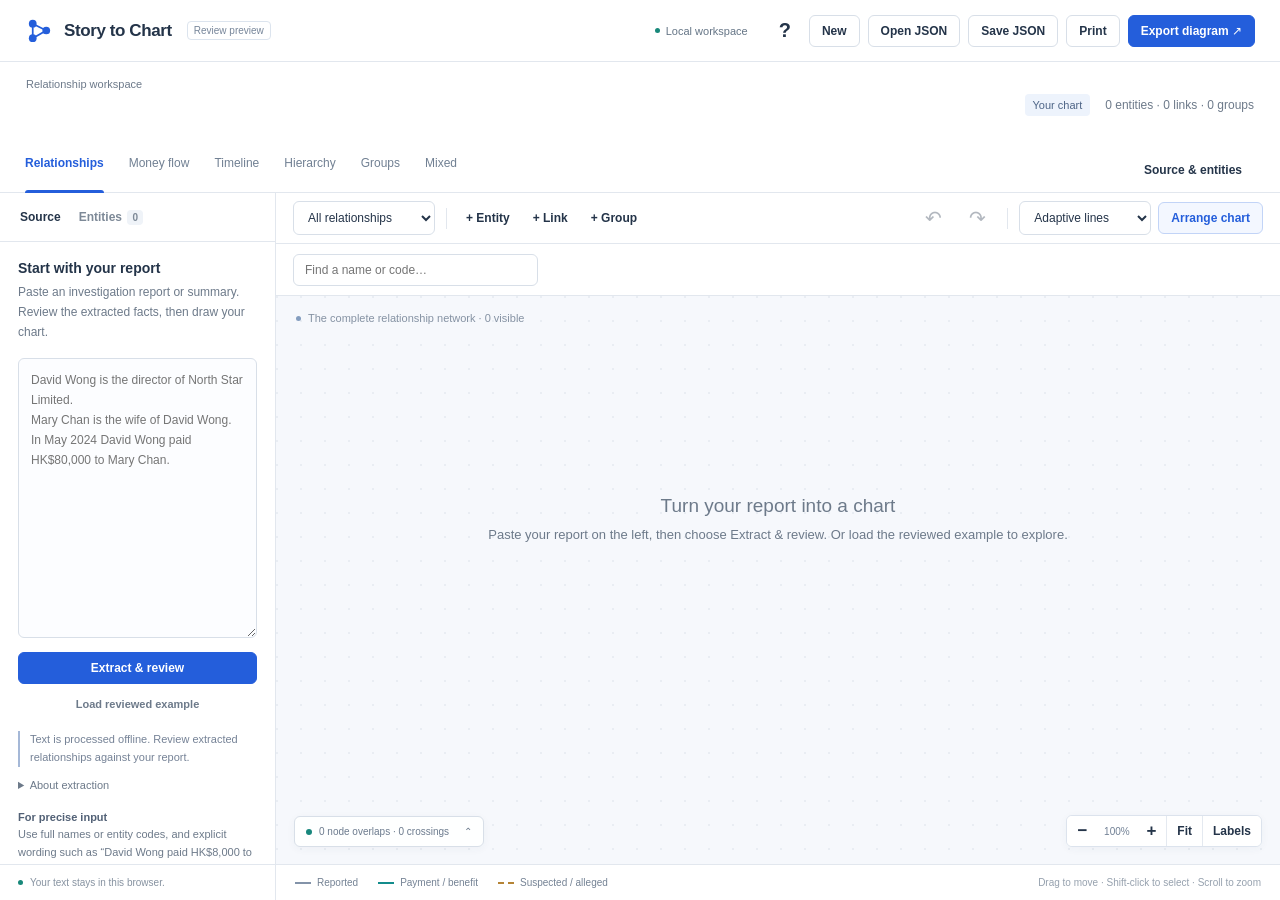
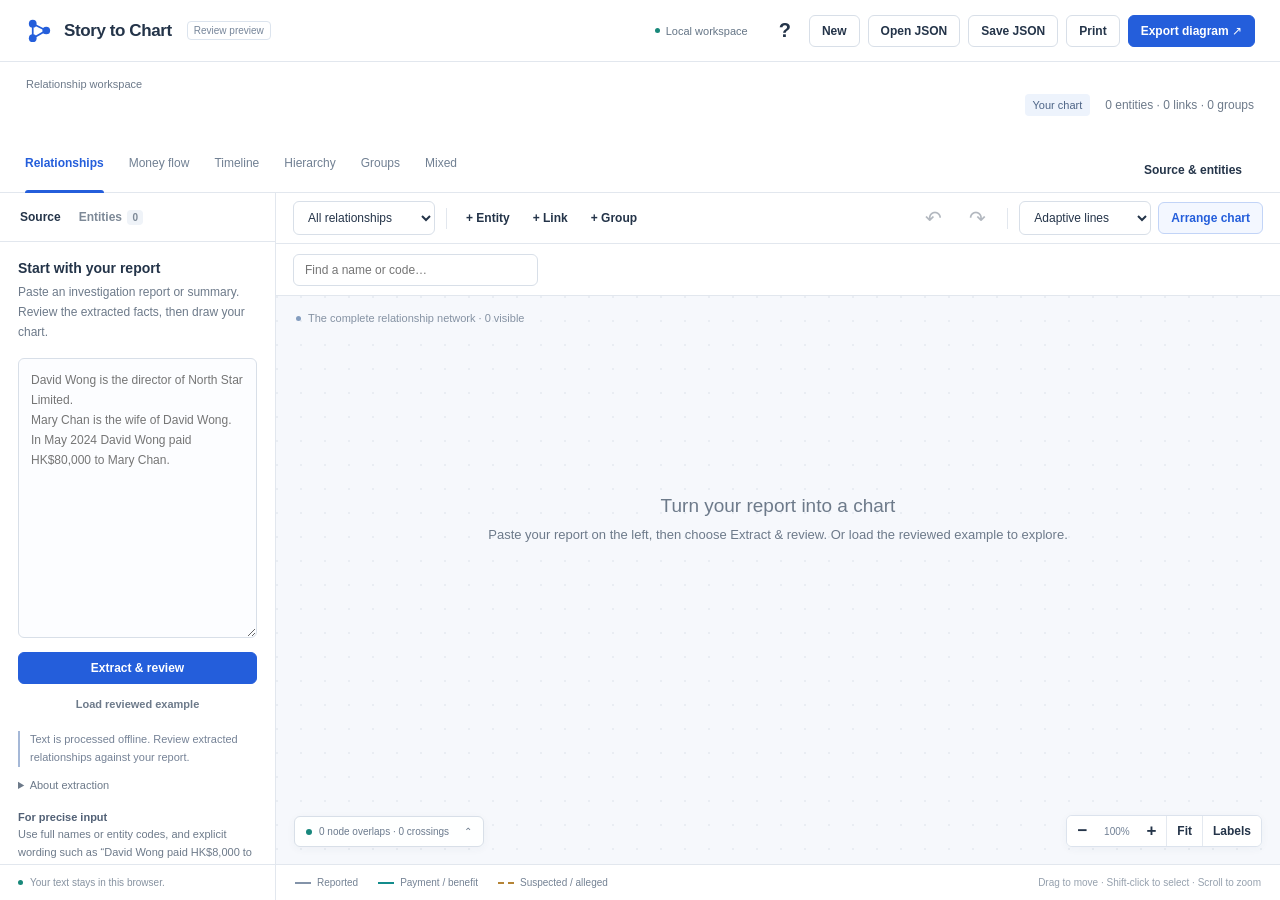
